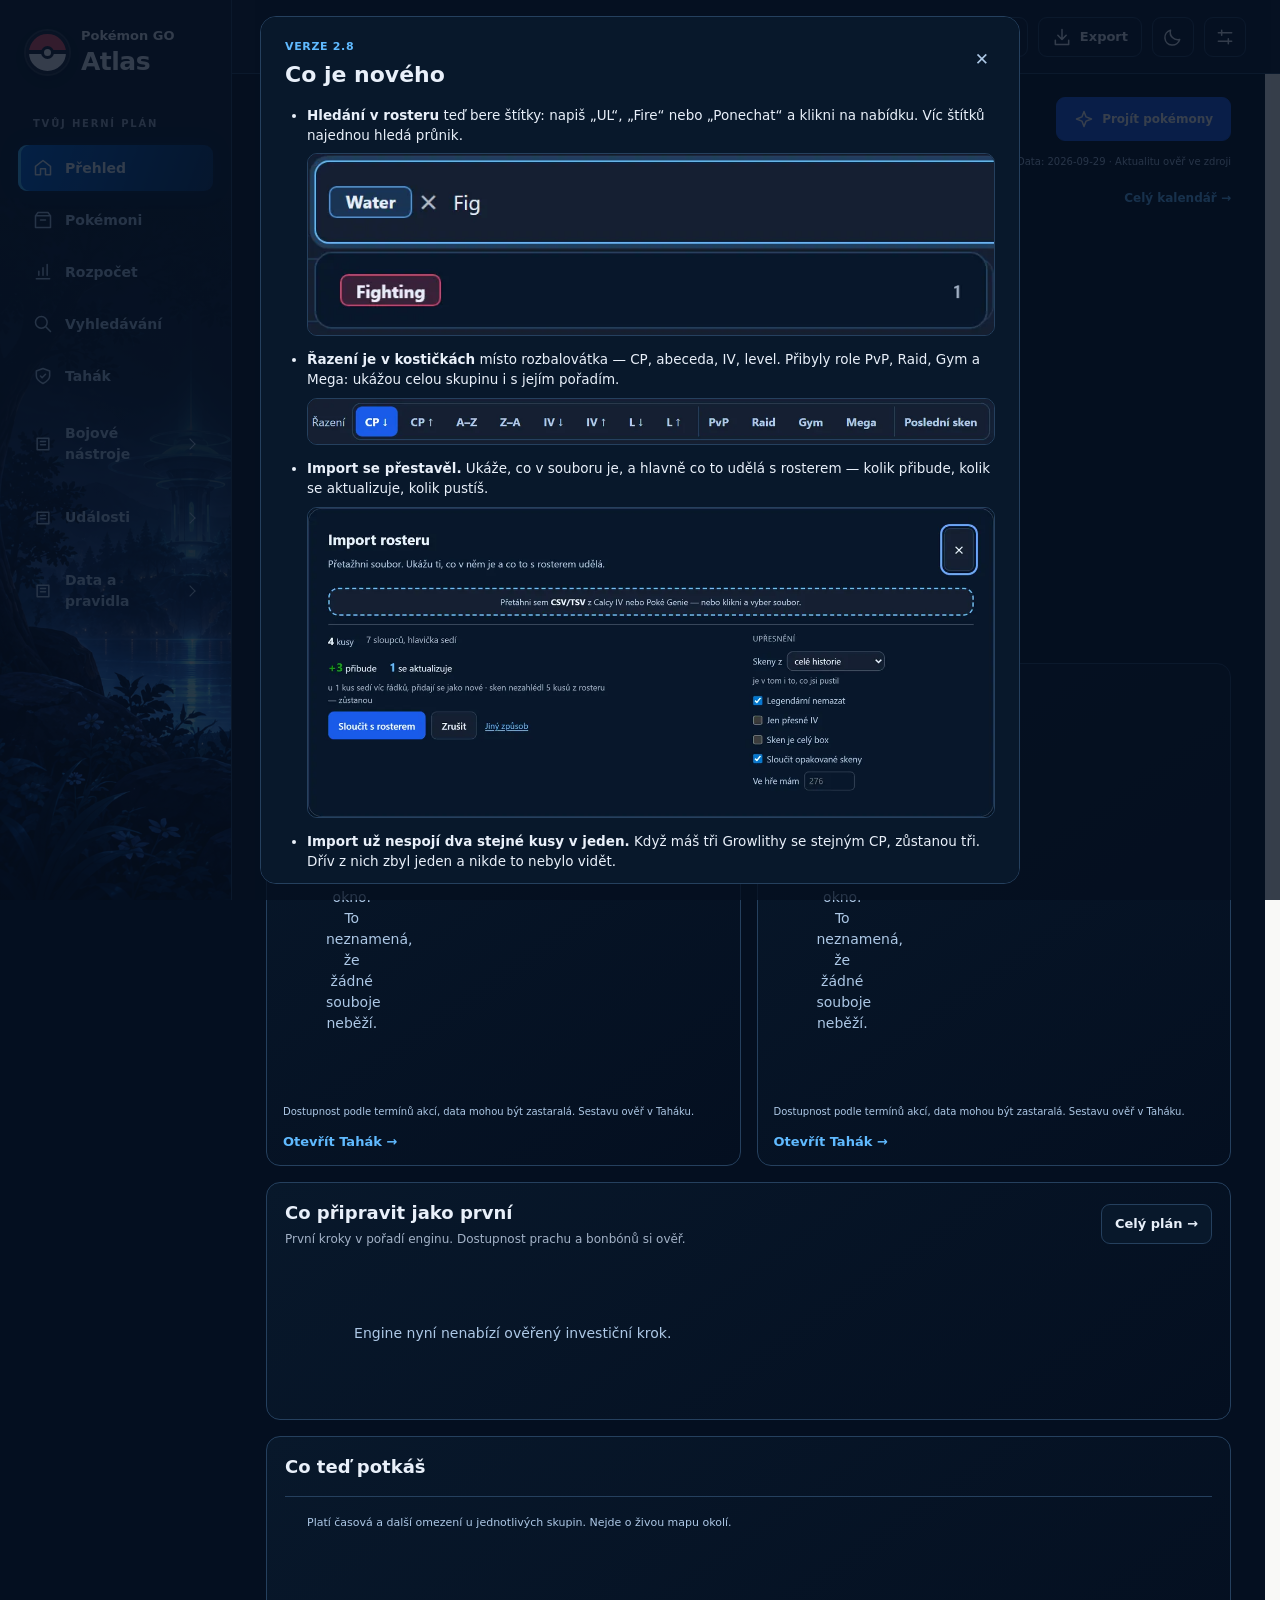
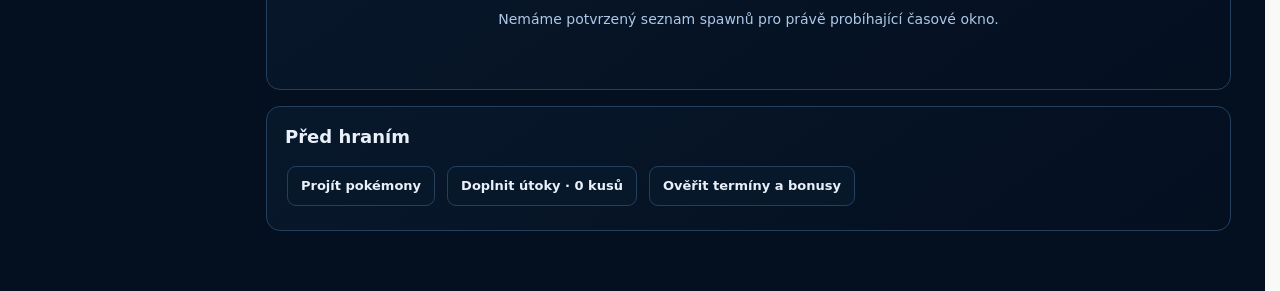
==== publish/index.html @ 09614b07 "appka 2026-09-29 12:29" ====
<!DOCTYPE html>
<html lang="cs">
<head>
<meta charset="UTF-8" />
<meta name="viewport" content="width=device-width, initial-scale=1" />
<title>Pokémon GO — Denní tracker</title>
<style>
  :root {
    color-scheme: light;
    --surface-1: #fcfcfb;
    --page: #f9f9f7;
    --text-primary: #0b0b0b;
    --text-secondary: #52514e;
    --text-muted: #898781;
    --grid: #e1e0d9;
    --baseline: #c3c2b7;
    --border: rgba(11,11,11,0.10);
    --series-1: #2a78d6;   /* blue - primary accent */
    --series-2: #eb6834;   /* orange */
    --series-3: #1baf7a;   /* aqua */
    --status-good: #0ca30c;
    --status-warning: #b9790a;
    --status-serious: #c05a34;
    --status-critical: #d03b3b;
    --good-bg: #e6f6e6;
    --warning-bg: #fdf3e0;
    --serious-bg: #fbe9e2;
    --critical-bg: #fbe6e6;
    --input-bg: #fffef8;
    --input-border: #d8d6cc;
  }
  @media (prefers-color-scheme: dark) {
    :root:where(:not([data-theme="light"])) {
      color-scheme: dark;
      --surface-1: #1a1a19;
      --page: #0d0d0d;
      --text-primary: #ffffff;
      --text-secondary: #c3c2b7;
      --text-muted: #898781;
      --grid: #2c2c2a;
      --baseline: #383835;
      --border: rgba(255,255,255,0.10);
      --series-1: #3987e5;
      --series-2: #d95926;
      --series-3: #199e70;
      --status-good: #0ca30c;
      --status-warning: #fab219;
      --status-serious: #ec835a;
      --status-critical: #e66767;
      --good-bg: #14301a;
      --warning-bg: #362b0e;
      --serious-bg: #3a2119;
      --critical-bg: #3a1616;
      --input-bg: #232320;
      --input-border: #3a3a37;
    }
  }
  * { box-sizing: border-box; }
  /* Bez tohohle se stránka posune o šířku posuvníku pokaždé, když je
     zrovna otevřená karta vyšší nebo nižší než okno. */
  html { scrollbar-gutter: stable; }
  html, body {
    margin: 0; padding: 0;
    background: var(--page);
    color: var(--text-primary);
    font-family: system-ui, -apple-system, "Segoe UI", sans-serif;
  }
  .app { max-width: min(2200px, 98vw); margin: 0 auto; padding: 20px 20px 60px; }
  #dataInfo p, footer p { max-width: 820px; }
  h1 { font-size: 22px; margin: 0 0 4px; color: var(--series-1); }
  .subtitle { color: var(--text-secondary); font-size: 14px; margin: 0 0 18px; line-height: 1.5; }
  .card {
    background: var(--surface-1);
    border: 1px solid var(--border);
    border-radius: 12px;
    padding: 16px 18px;
    margin-bottom: 16px;
  }
  .card h2 { font-size: 13px; text-transform: uppercase; letter-spacing: .04em; color: var(--text-muted); margin: 0 0 12px; font-weight: 700; }

  /* stat tiles */
  .tiles { display: grid; grid-template-columns: repeat(auto-fit, minmax(150px, 1fr)); gap: 12px; }
  .tile { border: 1px solid var(--border); border-radius: 10px; padding: 12px 14px; background: var(--surface-1); }
  .tile .val { font-size: 26px; font-weight: 700; font-variant-numeric: proportional-nums; }
  .tile .lbl { font-size: 12px; color: var(--text-secondary); margin-top: 2px; }
  .tile.good { border-left: 4px solid var(--status-good); }
  .tile.warning { border-left: 4px solid var(--status-warning); }
  .tile.critical { border-left: 4px solid var(--status-critical); }
  .tile.neutral { border-left: 4px solid var(--series-1); }

  /* settings */
  .tile { cursor: pointer; transition: transform .06s ease, box-shadow .06s ease; }
  .tile:hover { transform: translateY(-1px); box-shadow: 0 2px 6px rgba(0,0,0,.08); }
  .tile.active { outline: 2px solid var(--series-1); outline-offset: -2px; }
  .type-chips { display: flex; flex-wrap: wrap; gap: 5px; align-items: center; margin-top: 12px;
    padding-top: 12px; border-top: 1px solid var(--grid); }
  .chips-label { font-size: 12px; color: var(--text-secondary); margin-right: 4px; }
  .type-chip { font-size: 11.5px; padding: 3px 8px; border-radius: 999px; cursor: pointer;
    border: 1px solid var(--input-border); background: var(--input-bg); color: var(--text-primary); font-family: inherit; }
  .type-chip:hover { border-color: var(--series-1); }
  .type-chip.active { background: var(--series-1); border-color: var(--series-1); color: #fff; font-weight: 600; }
  .type-chip.boosted { border-color: var(--status-good); box-shadow: inset 0 -2px 0 var(--status-good); }
  .type-chip.empty { opacity: .4; }
  .type-chip.clear { border-style: dashed; color: var(--text-secondary); }
  .type-chip.mode { border-style: dashed; font-weight: 600; }
  .type-chip.mode.active { background: var(--series-3); border-color: var(--series-3); color: #fff; }
  .cheat-card > summary { cursor: pointer; font-weight: 700; font-size: 15px; color: var(--series-3); }
  #cheatBody .cs-wrap { max-width: none; padding: 0; }
  #cheatBody .cs-title { font-size: 14px; margin: 14px 0 6px; color: var(--series-1);
    border-bottom: 2px solid var(--grid); padding-bottom: 3px; }
  #cheatBody .cs-grid { display: grid; grid-template-columns: repeat(auto-fill, minmax(210px, 1fr)); gap: 8px; }
  #cheatBody .cs-type, #cheatBody .cs-raketa { background: var(--page); border: 1px solid var(--grid); border-radius: 8px; padding: 7px 9px; }
  #cheatBody .cs-type.cs-weak { border-color: var(--status-critical); }
  #cheatBody .cs-type-name { font-weight: 700; font-size: 13px; margin-bottom: 5px;
    display: flex; align-items: baseline; gap: 7px; flex-wrap: wrap; }
  /* Stupeň raidu jako odznáček — dřív se slepil se jménem („Dratini1-Star"). */
  #cheatBody .cs-tier { font-weight: 600; font-size: 10px; letter-spacing: .03em;
    text-transform: uppercase; color: var(--text-muted); padding: 1px 6px;
    border: 1px solid var(--grid); border-radius: 999px; white-space: nowrap; }
  #cheatBody .cs-warn { color: var(--status-critical); font-weight: 500; font-size: 11px; }
  /* Karta bosse: obrázek, jméno, stupeň a typy jako bubliny. */
  #cheatBody .cs-boss-hlava { display: flex; align-items: center; gap: 9px;
    margin-bottom: 7px; }
  #cheatBody .cs-boss-obr { width: 46px; height: 46px; flex: none;
    object-fit: contain; }
  #cheatBody .cs-boss-text { min-width: 0; }
  #cheatBody .cs-bosstypes { display: flex; align-items: center; gap: 5px;
    flex-wrap: wrap; margin-top: 3px; }
  /* Protikusy: řádek s pořadím, obrázkem a pruhem síly. */
  #cheatBody ol.cs-picks { list-style: none; padding: 0; margin: 0; }
  #cheatBody .cs-pick { display: flex; align-items: center; gap: 7px;
    padding: 4px 0; border-top: 1px solid var(--grid); margin: 0; }
  #cheatBody .cs-pick:first-child { border-top: 0; }
  #cheatBody .cs-rank { flex: none; width: 17px; height: 17px; border-radius: 50%;
    background: var(--grid); color: var(--text-secondary); font-size: 10.5px;
    font-weight: 700; display: flex; align-items: center; justify-content: center; }
  #cheatBody .cs-sprite { width: 30px; height: 30px; flex: none; object-fit: contain; }
  #cheatBody .cs-pick-telo { min-width: 0; flex: 1 1 auto; }
  #cheatBody .cs-pick-hlava { display: flex; align-items: baseline; gap: 6px;
    flex-wrap: wrap; }
  /* Pruh síly: rozdíl 100 % vs 59 % má být vidět, ne dopočítaný z čísla. */
  #cheatBody .cs-sila { display: flex; align-items: center; gap: 6px; margin-top: 3px; }
  #cheatBody .cs-track { flex: 1 1 auto; height: 4px; border-radius: 3px;
    background: var(--grid); overflow: hidden; }
  #cheatBody .cs-sila i { display: block; height: 100%; border-radius: 3px;
    background: var(--status-critical); }
  /* Karta Role: pruh zaplnění místo holých čísel, kusy s obrázkem.
     Barvy sedí se zbytkem appky — plná role zeleně, náplast žlutě. */
  .rozp-nazev { display: block; }
  .rozp-bar { display: block; max-width: 190px; height: 4px; margin-top: 5px;
    border-radius: 3px; background: var(--grid); overflow: hidden;
    display: flex; }
  .rozp-bar i { display: block; height: 100%; background: var(--series-1); }
  .rozp-bar u { display: block; height: 100%; background: var(--status-warning);
    opacity: .55; }
  .rozp-bar.plno i { background: var(--status-good); }
  .rozp-souhrn { float: right; padding: 1px 8px; border-radius: 999px;
    border: 1px solid var(--grid); font-size: 10.5px; font-weight: 600;
    color: var(--text-muted); }
  .rozp-souhrn.plno { color: var(--status-good); border-color: var(--status-good); }
  .rozp-kusy { display: flex; flex-wrap: wrap; gap: 4px 6px; }
  .rozp-kus { display: inline-flex; align-items: center; gap: 4px;
    padding: 1px 8px 1px 2px; border-radius: 999px; border: 1px solid var(--grid);
    background: var(--surface-1); font-size: 11.5px; white-space: nowrap; }
  .rozp-kus > b { font-weight: 600; }
  .rozp-sprite { width: 22px; height: 22px; object-fit: contain; flex: none; }
  .rozp-kus.je-naplast { border-color: var(--status-warning);
    background: color-mix(in srgb, var(--status-warning) 10%, var(--surface-1)); }
  .rozp-kus.je-naplast > i { font-size: 10px; font-style: normal;
    color: var(--status-warning); }
  .rozp-poradi { text-decoration: none; font-size: 10.5px; font-weight: 700;
    color: var(--text-muted); padding-left: 5px; }

  /* Ligy jako karty, ne mřížka textu. Řádek je jedna liga a má vlastní
     podklad, takže se dá číst po řádcích i při třech sloupcích. */
  .d-ligy-tab { border-collapse: separate; border-spacing: 0 6px; }
  .d-ligy-tab tbody tr, .d-ligy-tab tr:not(:first-child) { background: none; }
  .d-ligy-tab tr:not(:first-child) > th,
  .d-ligy-tab tr:not(:first-child) > td { padding: 6px 12px !important;
    border-bottom: 1px solid var(--grid); }
  #rosterTable .d-ligy-tab tr:first-child > th,
  .d-ligy-tab tr:first-child > th {
    padding-left: 12px !important; padding-right: 12px !important; }
  /* Pevná výška řádku. Bez ní měl jeden kus řádek na tři řádky textu
     a druhý na jeden, takže tabulka u každého kusu jinak vysoká. Co se sem
     nevejde, je v bublině při najetí. */
  .d-lg-in { height: 54px; display: flex; flex-direction: column;
    justify-content: center; gap: 1px; overflow: hidden; }
  .d-lg-cena { display: block; font-size: 11px; color: var(--text-muted);
    white-space: nowrap; overflow: hidden; text-overflow: ellipsis; }
  .d-lg-nazev { display: block; font-size: 13.5px; }
  /* Posun v žebříčku od minulé obnovy dat. Nahoru zeleně, dolů červeně —
     je to jediné místo, kde se dá poznat, že se verdikt změnil kvůli
     PvPoke, a ne kvůli tomu, že by si appka vymýšlela. */
  .d-ligy-tab .d-lg-posun { display: block; font-size: 10.5px; font-weight: 700;
    letter-spacing: .02em; }
  .d-ligy-tab .d-lg-posun.nahoru { color: var(--status-good); }
  .d-ligy-tab .d-lg-posun.dolu { color: var(--status-critical); }
  .d-ligy-tab .d-lg-cap { display: block; font-size: 10.5px;
    font-weight: 400; color: var(--text-muted); white-space: nowrap; }
  /* „Už přerostl" a spol.: stav, ne věta uprostřed prázdné buňky. */
  .d-ligy-tab td span.d-lg-stav { display: block; padding: 0; background: none;
    color: var(--text-secondary); font-size: 11.5px; line-height: 1.4; }

  /* Pokrytí jako bubliny typů. */
  .d-pokryti-radek { display: flex; align-items: baseline; gap: 8px;
    flex-wrap: wrap; margin: 8px 0; }
  .d-pokryti-radek > b { flex: 0 0 auto; font-size: 11.5px;
    text-transform: uppercase; letter-spacing: .03em; color: var(--text-muted); }
  .pk-vypis { display: flex; align-items: center; gap: 5px; flex-wrap: wrap; }
  .pk-kombinace { display: inline-flex; border-radius: 999px; overflow: hidden; }
  .pk-typ { padding: 1px 7px; font-size: 10.5px; font-weight: 700; color: #fff;
    background: var(--text-muted); white-space: nowrap; }
  .pk-zbytek[hidden] { display: none; }
  .pk-zbytek { display: contents; }
  .pk-vic { border: 1px dashed var(--grid); background: none; border-radius: 999px;
    padding: 1px 8px; font-size: 10.5px; color: var(--text-secondary);
    cursor: pointer; font-family: inherit; }
  .pk-vic:hover { color: var(--text-primary); border-color: var(--text-muted); }
  .pk-pozn { flex: 1 1 100%; font-size: 11px; color: var(--text-muted); }

  /* Pruh u role a u ligy — stejný jazyk jako v taháku a rozpočtu. */
  .d-role-bar { height: 4px; border-radius: 3px; background: var(--grid);
    overflow: hidden; margin: 6px 0 2px; }
  .d-role-bar i { display: block; height: 100%; background: var(--text-muted); }
  .d-role.good .d-role-bar i { background: var(--status-good); }
  .d-role.warning .d-role-bar i { background: var(--status-warning); }
  .d-role.evo .d-role-bar i { background: var(--series-1); }
  /* Je to flex-item v .d-lg-hlava, takže bez flex-basis vyjde 0 px. */
  .d-lg-bar { display: block; flex: 1 1 60px; max-width: 120px;
    height: 4px; border-radius: 3px; margin-top: 0;
    background: var(--grid); overflow: hidden; }
  .d-lg-bar i { display: block; height: 100%; background: var(--series-1); }

  /* Tým do právě běžících lig. */
  .lt-obal { display: grid; gap: 12px; margin-bottom: 16px;
    grid-template-columns: repeat(auto-fit, minmax(280px, 1fr)); }
  .lt-liga { border: 1px solid var(--grid); border-radius: 10px; padding: 10px 12px;
    background: var(--page); }
  .lt-liga.lt-brzy { opacity: .62; }
  .lt-hlava { display: flex; align-items: baseline; justify-content: space-between;
    gap: 8px; margin-bottom: 8px; }
  .lt-hlava b { font-size: 14px; }
  .lt-znacka { font-size: 10.5px; font-weight: 600; text-transform: uppercase;
    letter-spacing: .04em; color: var(--status-good); }
  .lt-brzy .lt-znacka { color: var(--text-muted); }
  .lt-tym { list-style: none; margin: 0; padding: 0; }
  .lt-kus { display: flex; align-items: center; gap: 8px; padding: 4px 0;
    border-top: 1px solid var(--grid); }
  .lt-kus:first-child { border-top: 0; }
  .lt-poradi { flex: none; width: 17px; height: 17px; border-radius: 50%;
    background: var(--grid); color: var(--text-secondary); font-size: 10.5px;
    font-weight: 700; display: flex; align-items: center; justify-content: center; }
  .lt-sprite { width: 30px; height: 30px; flex: none; object-fit: contain; }
  .lt-text { min-width: 0; display: flex; align-items: baseline; gap: 6px;
    flex-wrap: wrap; }
  .lt-cp { font-size: 11.5px; color: var(--text-secondary); }
  .lt-meta { flex: 1 1 100%; font-size: 10.5px; color: var(--text-muted); }

  /* Rozpočet: kus s obrázkem, role odznáčkem, kvalita pruhem. */
  .plan-krok { display: inline-block; margin-left: 6px; padding: 0 5px;
    border-radius: 999px; border: 1px solid var(--grid); font-size: 10px;
    color: var(--text-muted); }
  .plan-kus { display: flex; align-items: center; gap: 8px; }
  .plan-sprite { width: 32px; height: 32px; flex: none; object-fit: contain; }
  .plan-kus-text { min-width: 0; display: block; }
  .plan-kus-text b { display: block; }
  .plan-role { display: inline-block; padding: 2px 8px; border-radius: 999px;
    font-size: 11.5px; font-weight: 600; white-space: nowrap;
    border: 1px solid var(--grid); }
  .plan-role.je-raid { color: var(--status-critical);
    background: color-mix(in srgb, var(--status-critical) 12%, transparent); }
  /* Sloupec jen s obrázkem: bez názvu, bez řazení, jen ať je vidět,
     o koho jde. Uvnitř buňky se jménem to rozhazovalo zarovnání řádku. */
  #rosterTable td.col-obr, #rosterTable th.col-obr { padding: 2px 0 !important;
    text-align: center; }
  .roster-sprite { width: 26px; height: 26px; object-fit: contain;
    vertical-align: middle; }
  #zrusitFiltry:disabled { opacity: .4; cursor: default; }
  /* Hromadné doplňování útoků. Jeden kus přes celou obrazovku — cílem je
     projet jich padesát za sebou, ne hledat řádky v tabulce. */
  .rucni-box > .du-okno { width: min(760px, 100%); }
  .du-hlava { display: flex; align-items: flex-start; gap: 12px; margin-bottom: 8px; }
  .du-hlava .hint { display: block; margin-top: 2px; }
  .du-pocet { margin-left: auto; font-size: 12.5px; color: var(--text-muted);
    white-space: nowrap; }
  .du-pruh-obal { height: 4px; border-radius: 999px; background: var(--grid);
    overflow: hidden; margin-bottom: 14px; }
  .du-pruh-obal i { display: block; height: 100%; background: var(--status-good);
    transition: width .2s; }
  .du-kus { display: flex; gap: 14px; align-items: center; margin-bottom: 14px; }
  .du-kus h3 { margin: 0 0 2px; font-size: 19px; }
  .du-obr { width: 84px; height: 84px; flex: none; }
  .du-radek { font-size: 12.5px; color: var(--text-secondary); }
  .du-verdikt { margin-top: 4px; font-weight: 600; font-size: 13px; }
  .du-verdikt span { font-weight: 400; color: var(--text-muted); }
  .du-tip { font-size: 12px; color: var(--text-muted); margin-top: 3px; }
  .du-vybery { display: grid; gap: 10px;
    grid-template-columns: repeat(auto-fit, minmax(210px, 1fr)); }
  .du-popis { font-size: 11px; text-transform: uppercase; letter-spacing: .04em;
    color: var(--text-muted); margin-bottom: 3px; }

  /* Nově přidaný kus na chvíli probliká, ať je vidět, kam tabulka sjela. */
  tr.novy-kus > td { background: rgba(53,176,106,.16) !important; }
  tr.novy-kus > td:first-child { box-shadow: inset 3px 0 0 var(--status-good); }
  #zrusitFiltry.aktivni { border-color: var(--status-warning);
    color: var(--status-warning); }
  .filtr-pocet { color: var(--text-muted); font-size: 10.5px; }
  #hodnotaFiltrSeznam { max-height: 320px; overflow-y: auto; }
  .plan-poradi { display: block; margin-top: 3px; font-size: 10px;
    color: var(--text-muted); }
  .plan-role.je-pvp { color: var(--series-1);
    background: color-mix(in srgb, var(--series-1) 12%, transparent); }
  .plan-role.je-gym { color: var(--status-good);
    background: color-mix(in srgb, var(--status-good) 12%, transparent); }
  .plan-kval { display: flex; align-items: center; gap: 7px; justify-content: flex-end; }
  .plan-kval .plan-track { flex: 0 1 70px; height: 4px; border-radius: 3px;
    background: var(--grid); overflow: hidden; }
  .plan-kval i { display: block; height: 100%; background: var(--series-1); }
  .plan-kval em { font-style: normal; flex: none; }

  /* Druhý pruh: jak dlouho kus vydrží. Zelená jako HP ve statech kusu —
     appka má Útok červeně, Obranu modře a HP zeleně, tak ať to sedí. */
  #cheatBody .cs-vydrz i { background: var(--status-good); }
  #cheatBody .cs-varovani { margin-top: 6px; padding: 5px 7px; border-radius: 6px;
    font-size: 11.5px; line-height: 1.4; color: var(--status-warning);
    background: color-mix(in srgb, var(--status-warning) 12%, transparent);
    border-left: 3px solid var(--status-warning); }
  #cheatBody .cs-sila em { font-style: normal; font-size: 10.5px; flex: none;
    white-space: nowrap; color: var(--text-muted); }
  #cheatBody ol, #cheatBody .cs-flat { margin: 0; padding-left: 18px; font-size: 12.5px; }
  #cheatBody li { margin: 2px 0; line-height: 1.25; }
  #cheatBody .cs-flat { background: var(--page); border: 1px solid var(--grid); border-radius: 8px;
    padding: 7px 9px 7px 26px; list-style: disc; }
  #cheatBody .cs-cp { color: var(--text-secondary); font-size: 11.5px; }
  #cheatBody .cs-mv { display: block; color: var(--text-muted); font-size: 11px; }
  #cheatBody .cs-transfer { display: flex; flex-wrap: wrap; gap: 4px 8px; background: var(--page);
    border: 1px solid var(--grid); border-radius: 8px; padding: 8px 10px; font-size: 12px; }
  #cheatBody .cs-transfer span { white-space: nowrap; color: var(--text-secondary); }
  #cheatBody .cs-foot { color: var(--text-muted); font-size: 11px; margin-top: 14px; }
  .friend-card > summary { cursor: pointer; font-weight: 700; font-size: 15px; color: var(--series-2); }
  .share-box { margin-top: 12px; border-top: 1px solid var(--grid); padding-top: 10px; }
  .share-box > summary { cursor: pointer; font-weight: 600; font-size: 13px; color: var(--series-1); }
  .share-row { display: flex; gap: 8px; flex-wrap: wrap; margin: 8px 0; }
  .share-note { font-size: 12px; color: var(--text-muted); margin: 6px 0 0; }
  .share-note.warn { color: var(--status-warning); }
  #friendInput { width: 100%; max-width: 820px; min-height: 84px; padding: 8px 10px;
    border-radius: 6px; border: 1px solid var(--input-border); background: var(--input-bg);
    color: var(--text-primary); font-family: inherit; font-size: 13px; }
  .friend-tools { display: flex; align-items: center; gap: 8px; margin: 9px 0 12px; flex-wrap: wrap; }
  .friend-count { font-size: 12.5px; color: var(--text-muted); }
  #friendInput.drop { border-color: var(--series-1); background: color-mix(in srgb, var(--series-1) 8%, transparent); }
  .tp-intro { font-size: 12.5px; line-height: 1.55; color: var(--text-muted); margin: 4px 0 10px; }
  .tp-intro b { color: var(--text-primary); }
  .tp-list { display: flex; flex-direction: column; border: 1px solid var(--grid);
    border-radius: 8px; overflow: hidden; }
  .tp-row { display: grid; grid-template-columns: 26px 1fr 28px 1fr; align-items: center;
    gap: 8px; padding: 7px 10px; border-bottom: 1px solid var(--grid); font-size: 12.5px; }
  .tp-row:last-child { border-bottom: 0; }
  .tp-row:nth-child(even) { background: var(--page); }
  .tp-n { color: var(--text-muted); font-variant-numeric: tabular-nums; }
  .tp-side { display: flex; flex-direction: column; line-height: 1.3; }
  .tp-side em { font-style: normal; font-size: 10.5px; text-transform: uppercase;
    letter-spacing: .04em; color: var(--text-muted); }
  .tp-chtej { color: var(--status-good); font-weight: 600; }
  .tp-arrow { text-align: center; color: var(--text-muted); font-size: 15px; }
  .tp-spec { align-self: flex-start; margin-top: 2px; font-size: 10.5px; padding: 0 5px;
    border-radius: 4px; background: var(--status-warning); color: #1a1a1a; font-weight: 600; }
  .ev-ligy { width: 100%; border-collapse: collapse; font-size: 12.5px; margin-bottom: 6px; }
  .ev-ligy th, .ev-ligy td { padding: 4px 8px; text-align: left;
    border-bottom: 1px solid var(--grid); }
  .ev-ligy th { font-size: 11px; text-transform: uppercase; letter-spacing: .04em;
    color: var(--text-secondary); }
  .ev-liga-ted { background: color-mix(in srgb, var(--status-good) 12%, transparent); }
  /* Omezený formát není otevřená liga — ať to jde poznat i zběžně. */
  .ev-omezene { color: var(--text-muted); font-weight: 400; }
  .tp-note { font-size: 12px; line-height: 1.55; color: var(--text-muted); margin: 8px 0 0; }
  .tp-proc { font-size: 11.5px; line-height: 1.5; color: var(--text-muted);
    padding: 2px 0 8px 30px; border-bottom: 1px solid var(--grid); }
  .tp-varovani { color: var(--status-warning); }
  .trade-tools { align-items: center; }
  .trade-tools .hint { flex: 1 1 260px; margin: 0; }
  .tp-zed { border: 1px solid var(--status-critical); border-radius: 8px;
    padding: 8px 12px; margin: 10px 0; font-size: 12.5px; line-height: 1.55; }
  .tp-zed b { color: var(--status-critical); }
  .tp-zed ul { margin: 6px 0 0; padding-left: 18px; }
  .sp-grid { display: grid; grid-template-columns: repeat(auto-fit, minmax(280px, 1fr));
    gap: 10px; }
  .sp-list { display: flex; flex-direction: column; gap: 4px; margin-top: 6px; }
  .sp-row { display: grid; grid-template-columns: 104px 1fr; gap: 8px; align-items: center; }
  .sp-who { font-size: 12px; line-height: 1.3; display: flex; flex-direction: column; }
  .sp-who em { font-style: normal; font-size: 10.5px; color: var(--text-muted); }
  .fr-sum { display: flex; flex-wrap: wrap; gap: 8px; margin: 0 0 10px; }
  .fr-stat { background: var(--surface-1); border: 1px solid var(--grid); border-radius: 8px;
    padding: 6px 11px; display: flex; flex-direction: column; line-height: 1.25; }
  .fr-stat b { font-size: 17px; font-variant-numeric: tabular-nums; }
  .fr-stat span { font-size: 11px; color: var(--text-muted); }
  .fr-stat.good { border-color: var(--status-good); }
  .fr-stat.good b { color: var(--status-good); }
  .fr-stat.warn { border-color: var(--status-warning); }
  .fr-stat.warn b { color: var(--status-warning); }
  .friend-table td.fr-cmp { white-space: nowrap; }
  .friend-table td.fr-cmp b { font-weight: 600; }
  .friend-table td.fr-cmp.good b { color: var(--status-good); }
  .friend-table td.fr-cmp.bad b { color: var(--text-muted); }
  .friend-table td.fr-cmp.warn b { color: var(--status-warning); }
  .friend-table { border-collapse: collapse; font-size: 12.5px; width: max-content; min-width: 100%; }
  .friend-wrap { overflow: auto; max-height: 420px; border: 1px solid var(--grid); border-radius: 8px; }
  .friend-table th { position: sticky; top: 0; z-index: 2; background: var(--surface-1);
    text-align: left; padding: 6px 8px; border-bottom: 2px solid var(--baseline);
    font-size: 10.5px; text-transform: uppercase; letter-spacing: .03em; color: var(--text-secondary);
    white-space: nowrap; }
  .friend-table td { padding: 5px 8px; border-bottom: 1px solid var(--grid); white-space: normal;
    color: var(--text-secondary); }
  .friend-table tbody tr:nth-child(even) td { background: var(--page); }
  .tr-grid { display: grid; grid-template-columns: repeat(auto-fit, minmax(280px, 1fr)); gap: 12px;
    margin-top: 14px; }
  .tr-box { border: 1px solid var(--grid); border-radius: 8px; padding: 10px 12px;
    background: var(--surface-1); border-top: 3px solid var(--grid); }
  .tr-box.dej { border-top-color: var(--status-good); }
  .tr-box.chtej { border-top-color: var(--series-1); }
  .tr-box.lucky { border-top-color: var(--status-warning); }
  .tr-h { font-size: 12px; font-weight: 700; text-transform: uppercase; letter-spacing: .05em;
    color: var(--text-primary); margin-bottom: 4px; }
  .tr-p { font-size: 11.5px; color: var(--text-muted); line-height: 1.45; margin-bottom: 7px; }
  .tr-list { display: flex; flex-wrap: wrap; gap: 5px; }
  .tr-item { font-size: 12px; padding: 3px 9px; border-radius: 6px; background: var(--input-bg);
    border: 1px solid var(--grid); color: var(--text-primary); }
  .tr-empty { font-size: 12px; color: var(--text-muted); }
  .events-card > summary { cursor: pointer; font-weight: 700; font-size: 15px; color: var(--status-critical); }
  .ev-grid { display: grid; grid-template-columns: minmax(0, 1.25fr) minmax(0, 1fr); gap: 22px;
    align-items: start; }
  @media (max-width: 1100px) { .ev-grid { grid-template-columns: 1fr; } }
  .ev-grid .ev-h:first-child { margin-top: 0; }
  .ev-h { font-size: 12px; font-weight: 700; text-transform: uppercase; letter-spacing: .06em;
    color: var(--text-primary); margin: 14px 0 8px; padding-bottom: 4px; border-bottom: 2px solid var(--grid); }
  .ev-boss { border: 1px solid var(--grid); border-radius: 8px; margin-bottom: 8px; overflow: hidden; }
  .ev-boss-h { display: flex; align-items: baseline; gap: 9px; flex-wrap: wrap;
    padding: 8px 11px; background: var(--page); border-bottom: 1px solid var(--grid); }
  .ev-boss-h b { font-size: 14px; }
  .ev-tier { font-size: 11px; font-weight: 700; padding: 2px 8px; border-radius: 10px;
    background: var(--input-bg); border: 1px solid var(--grid); color: var(--text-secondary); }
  .ev-shiny { font-size: 11px; color: var(--status-warning); font-weight: 700; }
  .ev-cp { font-size: 11.5px; color: var(--text-muted); font-variant-numeric: tabular-nums; }
  .ev-pick { display: flex; align-items: baseline; gap: 10px; flex-wrap: wrap;
    padding: 6px 11px; border-bottom: 1px solid var(--grid); font-size: 12.5px; }
  .ev-pick:last-child { border-bottom: 0; }
  .ev-pick.best .ev-n { color: var(--status-good); }
  .ev-n { font-weight: 600; min-width: 150px; }
  .ev-m { color: var(--text-secondary); flex: 1 1 200px; }
  .ev-x { font-variant-numeric: tabular-nums; color: var(--text-muted); }
  .ev-none { padding: 7px 11px; font-size: 12.5px; color: var(--status-warning); }
  .ev-row { display: flex; align-items: baseline; gap: 10px; flex-wrap: wrap; padding: 5px 2px;
    border-bottom: 1px solid var(--grid); font-size: 12.5px; }
  .ev-row .ev-name { font-weight: 600; min-width: 260px; }
  .ev-row .ev-when { color: var(--text-muted); font-variant-numeric: tabular-nums; }
  .ev-desc { flex-basis: 100%; font-size: 11.5px; line-height: 1.5; color: var(--text-muted);
    margin-top: 3px; }
  .ev-desc a { color: var(--series-1); }
  .ev-row.ted .ev-name { color: var(--status-good); }
  .ev-foot { font-size: 11.5px; color: var(--text-muted); margin-top: 12px; line-height: 1.55; }
  .ev-stale { background: var(--warning-bg); border: 1px solid var(--status-warning);
    border-radius: 6px; padding: 8px 10px; margin-bottom: 10px; font-size: 12.5px; }
  .types-card > summary { cursor: pointer; font-weight: 700; font-size: 15px; color: var(--series-4, var(--series-1)); }
  .weather-row { display: flex; align-items: center; gap: 10px; flex-wrap: wrap; margin: 10px 0 12px; }
  .weather-row label { font-size: 12.5px; color: var(--text-secondary); }
  .weather-note { font-size: 12.5px; color: var(--status-good); }
  .type-table-wrap { overflow-x: auto; }
  /* Název typu na výšku — jinak by hlavička byla širší než celá tabulka. */
  #typeTable th.typ-hlavicka { padding: 6px 2px; vertical-align: bottom; }
  #typeTable th.typ-hlavicka span { writing-mode: vertical-rl;
    transform: rotate(180deg); font-size: 11px; font-weight: 600;
    letter-spacing: .02em; }
  /* Útočící typ musí zůstat vidět i po odrolování stranou. */
  #typeTable th.rowhead { position: sticky; left: 0; z-index: 1;
    background: var(--page); }
  /* Vybraný typ z hledáčku. */
  #typeTable .vybrany { box-shadow: inset 0 0 0 1px var(--series-1); }
  #typeTable th.rowhead.vybrany, #typeTable th.typ-hlavicka.vybrany {
    background: color-mix(in srgb, var(--series-1) 24%, var(--page)); }
  #typeTable td.x1 { color: var(--text-muted); opacity: .45; }
  .proh-utok { display: block; }
  .proh-utok .uv-pole { width: 100%; }
  .typ-hledacek { margin-bottom: 16px; }
  .typ-hledacek-h { font-size: 11px; text-transform: uppercase; letter-spacing: .05em;
    color: var(--text-muted); margin-bottom: 8px; }
  .typ-vyber { display: flex; flex-wrap: wrap; gap: 5px; margin-bottom: 12px; }
  .typ-vyber button { border: 1px solid transparent; border-radius: 999px;
    padding: 3px 11px; font: inherit; font-size: 11.5px; font-weight: 700;
    color: #fff; cursor: pointer; opacity: .55; }
  .typ-vyber button:hover { opacity: .85; }
  .typ-vyber button.aktivni { opacity: 1; box-shadow: 0 0 0 2px var(--page),
    0 0 0 4px currentColor; }
  .typ-odpoved { display: grid; gap: 10px;
    grid-template-columns: repeat(auto-fit, minmax(280px, 1fr)); }
  .typ-blok { border: 1px solid var(--grid); border-radius: 10px; padding: 10px 12px;
    background: var(--surface-1); }
  .typ-blok h4 { margin: 0 0 7px; font-size: 11px; text-transform: uppercase;
    letter-spacing: .04em; color: var(--text-muted); font-weight: 600; }
  .typ-blok .pk-vypis { gap: 5px; }
  .typ-blok .prazdne { color: var(--text-muted); font-size: 12px; font-style: italic; }
  /* Podsvícení řádku a sloupce: bez něj člověk v matici 18×18 ztratí stopu. */
  #typeTable td.zvyraznen, #typeTable th.zvyraznen {
    background: color-mix(in srgb, var(--series-1) 22%, transparent) !important; }
  #typeTable { border-collapse: collapse; font-size: 11px; }
  #typeTable th, #typeTable td { border: 1px solid var(--grid); padding: 3px 5px; text-align: center;
    white-space: nowrap; font-variant-numeric: tabular-nums; }
  #typeTable th.rowhead { text-align: left; font-weight: 600; padding-right: 8px; }
  #typeTable thead th { font-weight: 600; color: var(--text-secondary); }
  #typeTable td.x16 { background: color-mix(in srgb, var(--status-good) 26%, transparent); color: var(--text-primary); font-weight: 600; }
  #typeTable td.x06 { background: color-mix(in srgb, var(--status-warning) 22%, transparent); }
  #typeTable td.x04 { background: color-mix(in srgb, var(--status-critical) 26%, transparent); }
  #typeTable td.x1 { color: var(--text-muted); }
  #typeTable .boost { outline: 2px solid var(--status-good); outline-offset: -2px; }
  #typeTable th.boost { color: var(--status-good); }
  .gym-card > summary { cursor: pointer; font-weight: 700; font-size: 15px; color: var(--series-2); }
  .gym-card { border-color: color-mix(in srgb, var(--series-2) 30%, var(--border)); }
  .plan-card > summary { cursor: pointer; font-weight: 700; font-size: 15px; color: var(--series-1); }
  .plan-intro { font-size: 12.5px; color: var(--text-secondary); margin: 8px 0 12px; max-width: 820px; }
  .plan-head { font-size: 12px; text-transform: uppercase; letter-spacing: .03em; color: var(--text-muted);
    margin: 12px 0 4px; }
  .plan-grid { display: grid; grid-template-columns: minmax(0, 1.35fr) minmax(0, 1fr); gap: 22px; align-items: start; }
  @media (max-width: 1100px) { .plan-grid { grid-template-columns: 1fr; } }
  .plan-foot { font-size: 11.5px; color: var(--text-muted); margin: 8px 0 0; line-height: 1.5; }
  .plan-note.muted { color: var(--text-muted); }
  .plan-table { border-collapse: collapse; width: 100%; font-size: 13px; }
  /* Řádek, na který se dá kliknout, to musí dávat najevo. Sedmiprocentní
     nádech se na tmavém pozadí prakticky neprojevil, takže to vypadalo jako
     obyčejná tabulka a nikoho nenapadlo do ní klikat. */
  .plan-row { cursor: pointer; }
  .plan-row:hover td { background: color-mix(in srgb, var(--series-1) 18%, var(--surface-1)); }
  .plan-row:hover .plan-name { text-decoration: underline; text-underline-offset: 2px; }
  .plan-row td:first-child { box-shadow: inset 3px 0 0 transparent; }
  .plan-row:hover td:first-child { box-shadow: inset 3px 0 0 var(--series-1); }
  .plan-row:active td { background: color-mix(in srgb, var(--series-1) 28%, var(--surface-1)); }

  .plan-row td { padding: 5px 8px; border-bottom: 1px solid var(--grid); }
  .plan-name { font-weight: 600; width: 190px; }
  .plan-id { display: block; font-weight: 400; font-size: 11px; color: var(--text-muted);
    font-variant-numeric: tabular-nums; }
  .plan-note { color: var(--text-secondary); }
  .plan-note.warn { color: var(--status-warning); }
  .plan-cost { text-align: right; width: 130px; font-variant-numeric: tabular-nums; color: var(--text-secondary); }
  .plan-sum { font-size: 12.5px; color: var(--text-primary); margin-top: 12px; font-weight: 600; }
  .settings-card > summary { cursor: pointer; font-weight: 600; color: var(--text-secondary); font-size: 13px; }
  .settings-card[open] > summary { margin-bottom: 12px; }
  /* Mřížka, ne zalamovaný flex. Ve flexu měl každý řádek výšku podle
     nejvyššího políčka, takže rozbalení jedné vysvětlivky přeskládalo
     celý řádek a ostatní políčka odskočila jinam. V mřížce si každá buňka
     roste sama a sousedé se nehnou. */
  .settings-row { display: grid; gap: 16px; align-items: start;
    grid-template-columns: repeat(auto-fit, minmax(290px, 1fr)); }
  .setting { display: flex; flex-direction: column; gap: 4px; min-width: 0; }
  .setting label { font-size: 12.5px; color: var(--text-secondary); }
  .setting input { width: 100px; padding: 6px 8px; border-radius: 6px; border: 1px solid var(--input-border); background: var(--input-bg); color: var(--text-primary); font-size: 14px; }
  .setting .hint { font-size: 11.5px; color: var(--text-muted); }

  /* Složené vysvětlivky: vidět jsou dva řádky, zbytek na klik. */
  .hint.slozeno, .plan-intro.slozeno, .discard-intro.slozeno, .zal-warn div.slozeno,
  .card > p.slozeno, .type-note.slozeno, .cover-what.slozeno,
  .dust-jak.slozeno, .d-role-p.slozeno {
    display: block; line-height: 1.45; max-height: 2.9em;
    overflow: hidden; position: relative; }
  .hint.slozeno.cely, .plan-intro.slozeno.cely, .discard-intro.slozeno.cely,
  .zal-warn div.slozeno.cely, .card > p.slozeno.cely, .type-note.slozeno.cely,
  .cover-what.slozeno.cely, .d-role-p.slozeno.cely {
    max-height: none; }
  .hint.slozeno::after, .plan-intro.slozeno::after, .discard-intro.slozeno::after,
  .zal-warn div.slozeno::after, .card > p.slozeno::after, .type-note.slozeno::after,
  .dust-jak.slozeno::after, .d-role-p.slozeno::after,
  .cover-what.slozeno::after {
    content: ""; position: absolute; left: 0; right: 0; bottom: 0; height: 1.4em;
    background: linear-gradient(to bottom, transparent, var(--surface-1)); }
  .d-role-p.slozeno::after {
    background: linear-gradient(to bottom, transparent, var(--role-podklad)); }
  /* Uvnitř varování žádný přechod není. Leží na jantarovém podkladu,
     ne na barvě karty, takže to vypadalo jako šedý proužek přes text —
     a „víc“ stojí hned pod ním, takže přechod stejně nic neříká. */
  .zal-warn div.slozeno::after { display: none; }
  .card > p.slozeno.cely::after, .card > p.slozeno.rozbaleno::after,
  .type-note.slozeno.cely::after, .type-note.slozeno.rozbaleno::after,
  .hint.slozeno.cely::after, .hint.slozeno.rozbaleno::after,
  .plan-intro.slozeno.cely::after, .plan-intro.slozeno.rozbaleno::after,
  .discard-intro.slozeno.cely::after, .discard-intro.slozeno.rozbaleno::after,
  .zal-warn div.slozeno.cely::after, .zal-warn div.slozeno.rozbaleno::after,
  .d-role-p.slozeno.cely::after, .d-role-p.slozeno.rozbaleno::after,
  .cover-what.slozeno.cely::after, .cover-what.slozeno.rozbaleno::after,
  .dust-jak.slozeno.cely::after, .dust-jak.slozeno.rozbaleno::after {
    display: none; }
  .hint.slozeno.rozbaleno, .plan-intro.slozeno.rozbaleno,
  .discard-intro.slozeno.rozbaleno, .zal-warn div.slozeno.rozbaleno,
  .card > p.slozeno.rozbaleno, .type-note.slozeno.rozbaleno,
  .cover-what.slozeno.rozbaleno, .dust-jak.slozeno.rozbaleno,
  .d-role-p.slozeno.rozbaleno { max-height: none; }
  /* „Víc“ patří k textu, který rozbaluje. Odstavec pod sebou má vlastní
     spodní mezeru, takže tlačítko přistálo až za ní a vypadalo, že patří
     k něčemu jinému — záporným odsazením se přitiskne zpátky. */
  .vic-btn { align-self: flex-start; margin: -6px 0 0; padding: 1px 6px;
    font-size: 11px; font-weight: 600; color: var(--series-1); background: none;
    border: 0; border-radius: 5px; cursor: pointer; }
  .vic-btn:hover { background: var(--grid); }

  /* Sekce nastavení stojí VEDLE SEBE, každá jako vlastní sloupec.
     Pod sebou zabíraly metr obrazovky a pravá půlka stránky zůstávala
     prázdná — přitom to, co spolu souvisí, je právě v jedné sekci. */
  .nast-sekce { margin: 0; padding: 12px 14px; border-radius: 12px;
    border: 1px solid var(--grid); background: var(--surface-1); }
  .nast-hlava { display: flex; align-items: baseline; gap: 10px; flex-wrap: wrap;
    margin-bottom: 12px; }
  .nast-hlava b { font-size: 13px; text-transform: uppercase; letter-spacing: .04em;
    color: var(--text-primary); }
  .nast-hlava span { font-size: 12px; color: var(--text-muted); }
  /* Uvnitř sekce už se do sloupců nic neláme — sloupec je celá sekce. */
  .nast-mrizka { columns: auto; }
  .nast-mrizka .setting { min-width: 0; break-inside: avoid;
    margin: 0 0 16px; display: block; }
  .nast-mrizka .setting label { display: block; margin-bottom: 4px; }
  /* Zaškrtávací políčko patří k levému okraji jako všechna ostatní pole,
     ne doprostřed sloupce, kam ho posunula výchozí šířka `input`. */
  .setting-prepinac input[type="checkbox"] { width: auto; margin: 0;
    align-self: flex-start; }
  .nast-mrizka .setting input { margin-bottom: 4px; }

  /* toolbar */
  .toolbar { display: flex; gap: 10px; flex-wrap: wrap; align-items: center; }
  /* Skupiny v liště: denní práce vpředu, zbytek na klik. */
  .tb-radek { display: flex; gap: 8px; flex-wrap: wrap; align-items: center;
    flex: 1 1 100%; }
  .tb-radek[hidden] { display: none; }

  /* ================= TELEFON =================
   *
   * Tabulka rosteru má přes dvacet sloupců a 1810 px — na 390 px z ní zbyl
   * proužek a vodorovné šoupání. Pod 800 px se proto z každého řádku stává
   * karta: jméno, CP a IV nahoře, pod tím verdikt a jen ty role, které něco
   * říkají. Zbytek sloupců se schová — celý rozbor je po klepnutí, stejně
   * jako na počítači.
   */
  @media (max-width: 800px) {
    .app { padding: 0 8px 24px; }
    h1 { font-size: 18px; }
    .subtitle { display: none; }

    /* dlaždice: dvě vedle sebe, menší */
    .tiles { display: grid; grid-template-columns: 1fr 1fr; gap: 8px; }
    .tile { padding: 8px 10px; }
    .tile b, .tile .tile-num { font-size: 20px; }
    .tile.nula { display: none; }

    /* lišta pod prstem */
    .toolbar { gap: 6px; }
    .tb-radek { gap: 6px; }
    .toolbar button, .toolbar select, .toolbar input { min-height: 40px; }
    .tb-hledani input, .tb-hledani select { flex: 1 1 100%; }

    /* tabulka -> karty */
    #rosterTable, #rosterTable tbody, #rosterTable tr, #rosterTable td { display: block; }
    #rosterTable { width: 100%; min-width: 0 !important; }
    #rosterTable thead { display: none; }
    .table-wrap { overflow: visible; }
    #rosterTable tbody tr:not(.detail-row) {
      position: relative; margin: 0 0 8px; padding: 8px 11px;
      border: 1px solid var(--grid); border-radius: 12px;
      background: var(--surface-1); }
    /* Celá karta otevírá rozbor — klepací cíl bylo dřív jen samotné jméno. */
    #rosterTable tbody tr:not(.detail-row) { cursor: pointer; }
    #rosterTable tbody tr:nth-child(even of :not(.detail-row)) > td { background: none; }
    #rosterTable tbody td { position: static !important; padding: 0; border: 0;
      white-space: normal; }

    /* Co se na kartě ukazuje.
     *
     * Dřív jich bylo jedenáct a karta měřila v průměru 243 px — při 450 kusech
     * 130 obrazovek scrollování. Role (raid, gym, liga, vylepšit, evolvovat)
     * se z karty stěhují do detailu: verdikt je stejně shrnuje v podtitulku
     * („díra: Fighting 1/6“) a venku se roluje kvůli rozhodnutí, ne kvůli
     * rozpisu. Typy jdou pryč taky — na kartě zabíraly celý řádek a při
     * rozhodování „nechat/pustit“ neříkají nic, co by verdikt neuměl. */
    #rosterTable tbody td[data-col] { display: none; }
    #rosterTable tbody td[data-col="pokemon"],
    #rosterTable tbody td[data-col="cp"],
    #rosterTable tbody td[data-col="ivPct"],
    #rosterTable tbody td[data-col="keep"] { display: block; }

    /* Rozvržení karty: PEVNÁ mřížka, ne flex podle obsahu.
     *
     * Flex dával každé buňce šířku podle toho, co v ní zrovna bylo, takže
     * seznam nedržel žádnou svislou linku: CP začínalo u „Dusclops“ na
     * 190 px a u „Swamperta“ na 162, IV % pokaždé jinde a u delšího jména
     * s odznáčkem („Talonflame 100 %“) řádek přetekl a procento spadlo dolů.
     * Karta pak vypadala u každého kusu jinak. Mřížka drží sloupce stejné:
     *
     *     ☆ │ jméno + odznáčky │  CP  │ IV %
     *       │ verdikt a proč          │  koš
     *
     * Hvězdička je v prvním řádku, aby stála u jména; přes oba řádky se
     * vystředila mezi ně a vypadala, že patří k verdiktu.
     */
    #rosterTable tbody tr:not(.detail-row) {
      display: grid; align-items: center;
      grid-template-columns: minmax(0, 1fr) 74px 40px;
      /* První řádek drží výšku, i když kus žádný odznáček nemá — jinak byla
         karta s „LEG“ o pět pixelů vyšší než ta bez něj a seznam se vlnil. */
      grid-template-rows: minmax(42px, auto) auto;
      grid-template-areas:
        "jmeno cp   pct"
        "keep  keep kos";
      column-gap: 8px; row-gap: 2px; }
    #rosterTable tbody td { background: none !important; border: 0 !important;
      /* Svislá linka za jménem je oddělovač přišpendleného sloupce z tabulky.
         V kartě není co oddělovat a stála u každého kusu jinde — podle toho,
         jak dlouhé bylo jméno. Odsazení buňky řídí mřížka, ne tabulka. */
      box-shadow: none !important; padding: 0 !important; }
    #rosterTable tbody td .cell-sub { display: inline; margin-left: 4px;
      font-size: 11px; }
    #rosterTable tbody td[data-col="pokemon"] { grid-area: jmeno; align-self: start;
      font-size: 15px; font-weight: 600; min-width: 0; }
    /* Dlouhé jméno se usekne třemi tečkami. Když přetékalo, rozhodilo celou
       kartu — a to je horší než nedočíst poslední dvě písmena. */
    /* `.col-pokemon` v selektoru být musí: pravidlo, které jménu v tabulce
       dovoluje zalomení, stojí v souboru níž a při stejné síle vyhrává. */
    #rosterTable tbody td[data-col="pokemon"].col-pokemon,
    #rosterTable tbody td[data-col="pokemon"].col-pokemon .poke-name {
      white-space: nowrap; overflow: hidden; text-overflow: ellipsis; }
    #rosterTable tbody td[data-col="cp"] { grid-area: cp;
      font-size: 15px; font-weight: 600; text-align: right; }
    /* CP a rozpis IV pod sebou. Vedle sebe se u trojmístných hodnot stejně
       zalomily, jen pokaždé jinde. */
    #rosterTable tbody td[data-col="cp"] .cell-sub { display: block;
      margin-left: 0; }
    #rosterTable tbody td[data-col="ivPct"] { grid-area: pct;
      text-align: right; color: var(--text-secondary); }
    #rosterTable tbody td[data-col="keep"] { grid-area: keep; min-width: 0; }
    /* Koš je drobný a jede na řádku s verdiktem — na vlastním řádku z něj byla
       prázdná třetina karty. Mazat se na telefonu bude stejně výjimečně. */
    #rosterTable tbody tr:not(.detail-row) > td:last-child { grid-area: kos;
      text-align: right; opacity: .55; }
    #rosterTable tbody tr.detail-row > td { padding: 0; }
    #rosterTable tbody tr.detail-row { margin-bottom: 12px; }

    /* rozbor a vrstvy přes celou šířku */
    .d-detail, .detail-inner { padding: 10px; }
    .d-grid { grid-template-columns: 1fr; }
    .sd-vrstva, .discard-box.open { padding: 8px; }
    .bm-panel { padding: 12px; }

    /* Role a Rozpočet -> karty. Obě tabulky mají pevných šest resp. osm
       sloupců (495 a 548 px) a na telefonu roztahovaly celou stránku.
       Schovávat sloupce nechceme — v rozpočtu není zbytečný ani jeden —
       takže se řádek zalomí stejně jako v rosteru. Popisek se bere
       z `data-popis`, protože hlavička tabulky zmizí. */
    .rozp-tab, .rozp-tab tbody, .rozp-tab tr, .rozp-tab td,
    .dust-table, .dust-table tbody, .dust-table tr, .dust-table td { display: block; }
    .rozp-tab thead, .dust-table th { display: none; }
    .rozp-tab, .dust-table { width: 100%; }
    .rozp-tab tr:not(.rozp-sekce), .dust-table tr.plan-row {
      border: 1px solid var(--grid); border-radius: 12px;
      background: var(--surface-1); padding: 8px 10px; margin-bottom: 8px; }
    .rozp-tab td, .dust-table tr.plan-row td {
      border: 0; padding: 3px 0; display: flex; align-items: baseline;
      justify-content: space-between; gap: 10px; text-align: right; }
    .rozp-tab td[data-popis]::before, .dust-table td[data-popis]::before {
      content: attr(data-popis); flex: 0 0 auto; text-align: left;
      color: var(--text-muted); font-size: 10.5px; text-transform: uppercase;
      letter-spacing: .03em; }
    /* První buňka je nadpis karty — popisek ani zarovnání doprava nechce. */
    .rozp-tab td.rozp-role, .dust-table td.plan-name {
      display: block; text-align: left; font-size: 14px;
      border-bottom: 1px solid var(--grid); padding-bottom: 6px; margin-bottom: 4px; }
    /* Seznam kusů u role je sám o sobě mřížka — vedle popisku by se zlomil. */
    .rozp-tab td.rozp-kusy { display: block; text-align: left; }
    .rozp-tab td.rozp-kusy::before { display: block; margin-bottom: 3px; }
    /* `tr` v selektoru být musí: `width: 58px` na číselných buňkách stojí
       v souboru níž a při stejné síle vyhraje — popisek „Náplast“ s hodnotou
       se pak do 58 px nevešel a přetékal přes okraj karty. */
    .rozp-tab tr td.num, .rozp-tab tr th.num { width: auto; }
    .rozp-tab tr.rozp-sekce td { display: block; text-align: left; }
    .dust-table tr.dust-hranice td, .dust-table tr.dust-kopie-hranice td {
      display: block; text-align: left; }

    /* Tabulky v dokumentaci: dlouhé nedělitelné kusy textu (pokemon_evolutions,
       jména souboru) roztlacily tabulku nad sirku karty. `fixed` rozdeli
       sloupce podle karty a zbytek se zalomi. Žebříčky měly týž problém,
       jen o 29 px — a to stačilo na vodorovný posuvník přes celou kartu. */
    /* Pevné rozdělení šířky dělalo z pěti sloupců pět pruhů po 60 px —
       „Bug Bite + Bug Buzz“ se v nich lámalo na čtyři útržky. Sloupce se proto
       dělí podle obsahu; dlouhá slova se zalomí kdekoli (pravidlo níž). */
    #docsCard table, #patickaZdroje table, .ref-tables table {
      table-layout: auto; width: 100%; }
    .ref-tables table { font-size: 11px; }
    .ref-tables th, .ref-tables td { padding: 3px 4px; }
    /* Raidový žebříček: sestava útoků je nejdůležitější a nejdelší údaj,
       ale v pěti sloupcích na ni zbylo 119 px a lámala se na tři řádky.
       Dostane vlastní řádek pod jménem — tam má celou šířku karty. */
    #refRaidTable, #refRaidTable tbody,
    #refMegaTable, #refMegaTable tbody { display: block; }
    #refRaidTable tr, #refMegaTable tr { display: grid; align-items: baseline;
      grid-template-columns: 44px 20px minmax(0, 1fr) 46px;
      grid-template-areas: "typ cislo jmeno pct"
                           "typ sestava sestava sestava";
      column-gap: 6px; padding: 3px 0;
      border-bottom: 1px solid var(--grid); }
    #refRaidTable td, #refRaidTable th,
    #refMegaTable td, #refMegaTable th { border: 0; padding: 0; }
    #refRaidTable td:nth-child(1), #refRaidTable th:nth-child(1),
    #refMegaTable td:nth-child(1), #refMegaTable th:nth-child(1) { grid-area: typ;
      font-weight: 700; }
    #refRaidTable td:nth-child(2), #refRaidTable th:nth-child(2),
    #refMegaTable td:nth-child(2), #refMegaTable th:nth-child(2) { grid-area: cislo;
      color: var(--text-muted); }
    #refRaidTable td:nth-child(3), #refRaidTable th:nth-child(3),
    #refMegaTable td:nth-child(3), #refMegaTable th:nth-child(3) { grid-area: jmeno;
      min-width: 0; }
    #refRaidTable td:nth-child(4), #refRaidTable th:nth-child(4),
    #refMegaTable td:nth-child(4), #refMegaTable th:nth-child(4) { grid-area: sestava;
      color: var(--text-secondary); min-width: 0; }
    #refRaidTable td:nth-child(5), #refRaidTable th:nth-child(5),
    #refMegaTable td:nth-child(5), #refMegaTable th:nth-child(5) { grid-area: pct;
      text-align: right; }
    /* Tabulka zdrojů: počet řádků a datum stažení jsou účetnictví. Na 314 px
       z nich byly dva pruhy po 40 px, ve kterých se datum lámalo na tři řádky
       — a hlavní sloupec „Co z něj je“ o to místo přišel. */
    .zdroje-tab th:nth-child(n+3), .zdroje-tab td:nth-child(n+3) { display: none; }
    #docsCard table td, #docsCard table th,
    #patickaZdroje table td, #patickaZdroje table th,
    .ref-tables td, .ref-tables th {
      overflow-wrap: anywhere; word-break: break-word; }

    /* --- na telefonu se KONTROLUJE, nevysvětluje ---
     *
     * Mobilní verze je doplněk appky z prohlížeče: kouknout se, ověřit,
     * rozhodnout u boxu. Upravuje se u počítače, a tam ten výklad zůstává.
     * Změřeno na 375 px: Rozpočet 352 px vysvětlivek k políčkům, Nastavení
     * 597, Role 198 — všechno nad obsahem, kvůli kterému se karta otevírá.
     * Nic se neztrácí: celý výklad je v záložce „Odkud se to bere“, která
     * zůstává nedotčená — a to samé platí pro patičku se zdroji. */
    /* `.app` v selektoru být musí: složený text má `.plan-intro.slozeno`,
       a to je silnější než holé `.plan-intro` — výklad by zůstal vidět
       všude, kde už jednou proběhlo skládání. */
    .app .plan-intro, .app .discard-intro, .app .dust-jak, .app .type-note,
    .app .cover-what, .app .proh-hint, .app .cloud-navod,
    .app .setting .hint:not(.warn), .app .dust-input > .hint,
    .app .gantt-lista .hint,
    /* Holá vysvětlivka v kartě („Počítá se z herních dat…“) je výklad.
       Stavové hlášky (warn/ok/bad) jsou výsledek a zůstávají. */
    .app .card .hint:not(.warn):not(.ok):not(.bad),
    .app .ch-pozn, .app .ref-note,
    .app > .card > p, .app > .card > p.slozeno { display: none; }
    /* Rozbor kusu a čištění boxu jsou to, kvůli čemu se na telefon kouká —
       tam se neškrtá nic. */
    .app .detail-inner .hint, .app .bm-panel .hint,
    .app .proh-out .hint { display: block; }
    /* Dokumentace a patička jsou výjimka — tam je výklad ten obsah.
       Prázdná karta taky: bez věty „Napiš druh…“ by vypadala rozbitě. */
    #docsCard p, #patickaZdroje p, .empty-state p { display: block; }
    /* „Ve hře mám“: návod pryč, výsledek kontroly (zelený/žlutý) zůstává —
       to je přesně to, kvůli čemu se na telefon kouká. */
    .box-check .hint:not(.ok):not(.bad) { display: none; }
    /* Tlačítko „víc“ patří ke schovanému textu — samo by nemělo co rozbalit. */
    .card > .vic-btn, .setting > .vic-btn, .dust-input > .vic-btn { display: none; }

    /* Klávesové zkratky na telefonu nemají co dělat — zabíraly tři řádky
       pod tlačítky a jedno klepnutí navíc při každém kusu. */
    .bm-hint, .bm-btn kbd { display: none; }
  }

  /* Plovoucí okno nad hrou: úzké A nízké. Musí být obojí — nízké okno na
     počítači je pořád široké a tam se souhrn hodí. */
  @media (max-width: 800px) and (max-height: 720px) {
    h1 { display: none; }
    /* Souhrn je nástěnka, ne nástroj — v okénku nad hrou zabírá dvě obrazovky. */
    #souhrn { display: none !important; }
    .zal-warn { display: none !important; }
    /* Záložky zůstávají na očích, ať se dá přepnout bez scrollování nahoru. */
    .zal-lista { position: sticky; top: 0; z-index: 60; background: var(--page);
      padding-top: 2px; overflow-x: auto; flex-wrap: nowrap; }
    .zal-btn { padding: 6px 10px; font-size: 12px; }
    .card { padding: 8px; margin-bottom: 8px; }
    .card > h2, .card > summary { font-size: 13px; }
    /* „Ve hře mám" a razítko verze se vejdou jinam — tady kradou řádky. */
    #boxCheck, .build-line { display: none; }
    /* Z lišty zůstane jen to, co se v okénku nad hrou opravdu použije. */
    .tb-hlavni { flex-wrap: nowrap; overflow-x: auto; scrollbar-width: none; }
    .tb-hlavni::-webkit-scrollbar { display: none; }
    .tb-hlavni button { flex: 0 0 auto; }
    .toolbar { position: sticky; top: 34px; z-index: 55; background: var(--surface-1);
      padding-bottom: 6px; }
    /* Nadpis karty a stavové texty: v okénku nad hrou je jasné, na co koukáš. */
    .card.roster > h2 { display: none; }
    .save-state, .backup-state { display: none; }
    /* Hledání a filtr na jeden řádek, ať zbyde místo na kusy. */
    .map-box table { display: block; overflow-x: auto; max-width: 100%; }
    .map-grid { grid-template-columns: 1fr; }
    .map-item select { max-width: 100%; }
    #importBox textarea { min-height: 90px; }
    .tb-radek { min-width: 0; }
    .tb-hledani { flex-wrap: nowrap; min-width: 0; }
    /* width: 0 je nutná — samotné min-width: 0 flexu nestačí, select si drží
       šířku podle nejdelší volby („Jen k puštění — všechno, co si appka…"). */
    .tb-hledani input { flex: 1 1 40%; width: 0; min-width: 0; }
    .tb-hledani select { flex: 1 1 30%; width: 0; min-width: 0; font-size: 12px; }
  }

  @media (max-width: 500px) {
    .tile { padding: 6px 8px; }
    .zal-lista { font-size: 12px; }
  }
  .hled-box { position: relative; padding-right: 30px; }
  .hled-x { position: absolute; top: 6px; right: 8px; border: 0; background: none;
    color: var(--text-muted); font-size: 14px; line-height: 1; cursor: pointer;
    padding: 2px 4px; }
  .hled-x:hover { color: var(--text-primary); }
  .zal-btn.otevreno, .toolbar button.otevreno { border-color: var(--series-1);
    color: var(--series-1); }
  .tb-hledani { padding-top: 2px; }
  .tb-dalsi { padding-top: 8px; margin-top: 4px; border-top: 1px solid var(--grid); }
  .tb-vic { font-size: 12.5px; color: var(--text-secondary); }
  .tb-vic.otevreno { color: var(--text-primary); }
  .tb-radek .profile-box { margin-left: auto; }

  /* Dlaždice bez čísla nemají brát pozornost — jen říct, že je čisto. */
  .typ-text { display: block; font-weight: 600; line-height: 1.35;
    white-space: nowrap; }
  /* Kolečko s ikonou typu. Velikost jde s písmem, ať sedí i v detailu,
     kde je text větší než v tabulce. */
  .typ-ikona { width: 1.05em; height: 1.05em; vertical-align: -0.18em;
    margin-right: 3px; flex: none; }
  /* V odznáčku je pozadí barevné, takže kolečko musí být bílé — jinak
     splyne. Symbol se obarví na barvu odznáčku. */
  .d-type .typ-ikona .typ-ik-kruh, .pk-typ .typ-ikona .typ-ik-kruh,
  #typVyber button .typ-ikona .typ-ik-kruh { fill: rgba(255,255,255,.92); }
  .d-type .typ-ikona g, .pk-typ .typ-ikona g { fill: var(--typ-barva, currentColor); }
  /* Tlačítko výběru má barvu typu v pozadí i v `color`, takže se symbol
     obarví sám na tutéž barvu — kolečko je bílé, symbol barevný. */
  #typVyber button .typ-ikona g { fill: var(--typ-barva, currentColor); }
  #typVyber button .typ-ikona { width: 1.25em; height: 1.25em; }
  /* Druhý typ kombinace: stejně vybraný, jen s čárkovaným obrysem, ať je
     poznat, který je který, až se to bude odebírat. */
  #typVyber button.druhy { outline-style: dashed; }
  .typ-hledacek-pozn { display: block; margin-top: 3px; font-size: 12px;
    font-weight: 400; color: var(--text-secondary); }
  /* Sbalené sekce Taháku. Nadpis zůstává nadpisem, jen se dá klepnout. */
  .cs-sekce { margin: 0 0 6px; }
  .cs-sekce > summary { cursor: pointer; list-style: none; }
  .cs-sekce > summary::-webkit-details-marker { display: none; }
  .cs-sekce > summary::before { content: "▸ "; color: var(--text-muted); }
  .cs-sekce[open] > summary::before { content: "▾ "; }
  .cs-sekce > summary span { font-weight: 400; color: var(--text-muted); }
  .cs-hlaska { font-style: italic; color: var(--series-1); font-size: 12.5px;
    margin: 2px 0 4px; }
  .cs-sestava { display: flex; flex-wrap: wrap; gap: 4px 10px; margin-bottom: 5px;
    font-size: 11.5px; color: var(--text-secondary); }
  .cs-slot em { font-style: normal; color: var(--text-muted); }
  .ref-pvp-tab { width: 100%; font-size: 11.5px; }
  .ref-pvp-tab td:nth-child(1) { text-align: right; color: var(--text-muted); width: 34px; }
  .ref-pvp-tab td:nth-child(3) { text-align: right; width: 42px; }
  .ref-pvp-tab td:nth-child(4) { color: var(--text-secondary); }
  .ref-pvp-tab .d-lg-posun { display: inline; font-size: 10.5px; margin-left: 3px; }
  /* Barvy jako v detailu kusu. Dřív platily jen uvnitř .d-ligy-tab, takže
     v žebříčcích byly šipky bílé a nahoru/dolů se poznalo jen podle tvaru. */
  .ref-pvp-tab .d-lg-posun.nahoru { color: var(--status-good); }
  .ref-pvp-tab .d-lg-posun.dolu { color: var(--status-critical); }
  /* Pořadí mimo metu: informace, ne doporučení — proto tlumeně. */
  .d-ligy-tab td.d-lg-mimo { color: var(--text-secondary); text-align: left; }
  .d-ligy-tab td.d-lg-mimo b { font-size: 15px; color: var(--text-secondary); }
  .tile.nula { opacity: .45; }
  .tile.nula:hover { opacity: .8; }

  /* Zebra v tabulce. Buňky mají jeden až tři řádky (CP + staty, verdikt
     + podtitulek), takže výška řádků kolísá a oko ztrácí stopu napříč
     dvaceti sloupci. */
  #rosterTable tbody tr:nth-child(even of :not(.detail-row)) > td {
    background: var(--page); }
  #rosterTable tbody tr:hover:not(.detail-row) > td {
    background: color-mix(in srgb, var(--series-1) 12%, var(--surface-1)) !important; }
  #rosterTable tbody tr.detail-row:hover > td { background: none; }

  /* Nadpisy sekcí uvnitř rozborů ať mají stejný rukopis jako nadpisy karet. */
  .d-sec-h, .nast-hlava b { font-size: 12.5px; text-transform: uppercase;
    letter-spacing: .05em; color: var(--text-secondary); font-weight: 700; }
  button {
    font-family: inherit; font-size: 13.5px; font-weight: 600;
    padding: 8px 14px; border-radius: 8px; border: 1px solid var(--border);
    background: var(--surface-1); color: var(--text-primary); cursor: pointer;
  }
  button.primary { background: var(--series-1); color: #fff; border-color: var(--series-1); }
  button.danger { color: var(--status-critical); }
  button:hover { filter: brightness(0.96); }
  select { font-family: inherit; font-size: 13.5px; padding: 7px 10px; border-radius: 8px; border: 1px solid var(--input-border); background: var(--input-bg); color: var(--text-primary); }

  /* Smazané kusy jsou vrstva přes stránku, ne pruh v panelu. V panelu se
     tabulka musela vejít do jeho šířky a nešla číst. */
  .discard-box { display: none; }
  .discard-box.open { display: flex; position: fixed; inset: 0; z-index: 290;
    padding: 14px; align-items: center; justify-content: center;
    background: color-mix(in srgb, var(--page) 82%, transparent); }
  /* Bez stropu šířky: tabulka má přes dvacet sloupců a každý ubraný pixel
     je vodorovný posuvník navíc. Ten je u tabulky nejhorší možný — kolečko
     ho neovládá a řádek se čte po částech. */
  .discard-box.open > .db-panel { width: 100%; max-height: 100%;
    display: flex; flex-direction: column; gap: 10px; padding: 14px;
    border-radius: 14px; border: 1px solid var(--grid); background: var(--surface-1);
    box-shadow: 0 10px 40px rgba(0,0,0,.35); }
  /* Sloupce se přizpůsobí místu — v rosteru musí mít pevnou šířku, aby
     tabulka mezi překreslením neposkakovala, tady žádný takový důvod není. */
  .discard-box .discard-table { width: 100%; table-layout: auto; }
  .discard-box .discard-table th, .discard-box .discard-table td {
    white-space: normal; word-break: break-word; }
  .discard-box .discard-table .summary-cell { min-width: 0; }
  .db-hlava { display: flex; align-items: center; justify-content: space-between;
    gap: 12px; flex: 0 0 auto; font-size: 15px; }
  .db-x { background: none; border: 0; color: var(--text-muted); font-size: 18px;
    cursor: pointer; padding: 2px 8px; line-height: 1; }
  .db-x:hover { color: var(--text-primary); }
  .discard-intro { margin: 0 0 10px; font-size: 12.5px; color: var(--text-secondary); line-height: 1.5; }
  .discard-tools { display: flex; gap: 8px; align-items: center; flex-wrap: wrap; margin-bottom: 10px; }
  .discard-tools input[type="search"] { flex: 1 1 220px; min-width: 180px; }
  .discard-tools label { font-size: 12px; color: var(--text-muted); }
  #discardList { flex: 1 1 auto; min-height: 0; overflow: auto;
    border-top: 1px solid var(--grid); scrollbar-gutter: stable; }
  .discard-table { border-collapse: collapse; font-size: 12.5px; width: max-content; min-width: 100%; }
  .discard-table th { position: sticky; top: 0; z-index: 2; background: var(--surface-1);
    text-align: left; padding: 6px 8px; border-bottom: 2px solid var(--baseline);
    font-size: 10.5px; text-transform: uppercase; letter-spacing: .03em; color: var(--text-secondary);
    white-space: nowrap; }
  .discard-table td { padding: 5px 8px; border-bottom: 1px solid var(--grid); vertical-align: middle;
    white-space: nowrap; }
  .discard-table.compact td { white-space: normal; }
  .discard-table tbody tr:nth-child(even) td { background: var(--page); }
  .discard-table td.readonly, .discard-table td { color: var(--text-secondary); }
  .discard-table button { padding: 3px 10px; font-size: 12px; }
  .discard-row { display: flex; align-items: center; gap: 10px; padding: 6px 4px;
    border-bottom: 1px solid var(--grid); font-size: 12.5px; }
  .discard-row .d-name { font-weight: 600; min-width: 140px; }
  .discard-row .d-meta { color: var(--text-muted); flex: 1; min-width: 0; }
  .discard-row .d-cp { display: inline-block; min-width: 190px; font-variant-numeric: tabular-nums;
    color: var(--text-secondary); }
  .discard-row .d-rest { color: var(--text-muted); }
  .discard-row button { padding: 3px 10px; font-size: 12px; }
  .discard-empty { padding: 14px 4px; color: var(--text-muted); font-size: 12.5px; }
  .import-box { display: none; margin-top: 12px; }
  .import-box.open { display: block; }
  .import-box textarea {
    width: 100%; min-height: 90px; font-family: ui-monospace, monospace; font-size: 12.5px;
    padding: 10px; border-radius: 8px; border: 1px solid var(--input-border); background: var(--input-bg); color: var(--text-primary);
  }
  .import-box .actions { margin-top: 8px; display: flex; gap: 8px; }
  .import-note { font-size: 12px; color: var(--text-muted); margin-top: 6px; }
  /* Okno s novinkami ve verzi. */
  .novinky-plachta { position: fixed; inset: 0; z-index: 5000; display: flex;
    align-items: center; justify-content: center; padding: 16px;
    background: #061020cc; }
  .novinky-okno { width: min(760px, 100%); max-height: calc(100vh - 32px);
    overflow: auto; background: var(--surface-1); color: var(--text-primary);
    border: 1px solid var(--border); border-radius: 16px; padding: 22px 24px; }
  .novinky-hlava { display: flex; align-items: flex-start; justify-content: space-between;
    gap: 16px; margin-bottom: 14px; }
  .novinky-hlava h2 { margin: 2px 0 0; font-size: 22px; }
  .novinky-verze { font-size: 11px; font-weight: 700; letter-spacing: .06em;
    text-transform: uppercase; color: var(--series-1); }
  .novinky-krizek { background: none; border: 0; color: var(--text-secondary);
    font-size: 17px; cursor: pointer; padding: 4px 6px; }
  .novinky-seznam { margin: 0; padding-left: 20px; display: grid; gap: 9px;
    font-size: 13.5px; line-height: 1.5; }
  .novinky-seznam b { color: var(--text-primary); }
  .novinky-seznam li { margin-left: 2px; }
  /* Snímek k bodu. Je zmenšený na šířku okna — pořizuje se ve dvojnásobném
     rozlišení, aby text na něm nebyl rozmazaný. */
  .novinky-obrazek { display: block; margin: 8px 0 4px; }
  .novinky-obrazek img { display: block; max-width: 100%; height: auto;
    border: 1px solid var(--border); border-radius: 10px; }
  .novinky-pata { margin-top: 18px; display: flex; justify-content: flex-end; }

  /* table */
  /* Vodorovný posuvník potřebujeme jen když se tabulka nevejde. Nastavený
     natvrdo znamená, že prohlížeč dopočítá i overflow-y: auto — hlavička se pak
     lepí k rámečku místo ke stránce a uživatel má dva posuvníky. */
  /* Lišta s tlačítky se SCHVÁLNĚ nelepí. Lepit se má jen záhlaví tabulky —
     příkazy jsou věc, ke které se člověk vrátí jednou za čas, a když jich
     je pod záložkami přišpendlených několik řádků, ubírají místo tomu, kvůli
     čemu se scrolluje. */
  .card.roster .toolbar { background: var(--surface-1);
    padding: 8px 0 10px; margin-bottom: 0; }
  .card.roster { padding-top: 8px; }
  .card.roster h2 { margin-bottom: 4px; }
  /* Odsazení pod pruh se záložkami platí jen tehdy, když scrolluje STRÁNKA.
     Když si roster scrolluje ve vlastním okně (tabulka se nevejde do karty),
     lepí se záhlaví k tomu oknu — a pruh se záložkami je mimo něj, takže by
     odsazení udělalo jen mezeru. */
  #rosterTable thead #headerRow th { top: 0; }
  .table-wrap.fits #rosterTable thead #headerRow th { top: var(--zalozky-h, 0px); }
  /* Vnitřní scrollování je tu schválně, ale jen jako záchrana pro tabulku,
     která se do karty nevejde. Dokud se vejde (třída `fits`), scrolluje
     stránka a záhlaví se drží proti ní.
     POZOR na to, co se stane, když tabulka kartu přeroste: uvnitř rosteru
     naskočí svislý i vodorovný posuvník a `sticky` záhlaví se začne držet
     proti wrapu, ne proti stránce — tedy „ujede" doprostřed tabulky. Není to
     chyba téhle definice, ale signál, že jsou sloupce moc široké. Řeší se to
     zkrácením obsahu buněk (vysvětlení patří do bubliny), ne vypnutím
     scrollování: bez něj by vodorovně scrollovala celá stránka a rozbilo by
     se to na užších obrazovkách. */
  .table-wrap { overflow: auto; max-height: calc(100vh - 150px);
    border: 1px solid var(--border); border-radius: 10px; }
  .table-wrap.fits { overflow: visible; max-height: none; }
  #rosterTable { border-collapse: collapse; width: 100%; table-layout: fixed;
    font-size: 13px; min-width: var(--tabulka-min, 0); }
  #rosterTable thead th {
    position: sticky; top: 0; background: var(--surface-1); z-index: 2;
    text-align: left; padding: 8px 8px; border-bottom: 2px solid var(--baseline);
    font-size: 11px; text-transform: uppercase; letter-spacing: .03em; color: var(--text-secondary);
    white-space: nowrap;
  }
  #rosterTable thead th.sortable { cursor: pointer; }
  #rosterTable thead th.sortable:hover { color: var(--series-1); }
  #rosterTable tbody td { padding: 7px 8px; border-bottom: 1px solid var(--grid); vertical-align: middle; white-space: nowrap; }
  #rosterTable tbody tr:hover td { background: color-mix(in srgb, var(--series-1) 5%, transparent); }
  #rosterTable td input, #rosterTable td select { width: 100%; padding: 5px 6px; border-radius: 5px; border: 1px solid var(--input-border); background: var(--input-bg); color: var(--text-primary); font-size: 12.5px; font-family: inherit; }
  #rosterTable td.num input { text-align: right; font-variant-numeric: tabular-nums; }
  #rosterTable td.readonly { color: var(--text-secondary); font-variant-numeric: tabular-nums; }
  .col-pokemon input { min-width: 110px; font-weight: 600; }
  /* Značky patří pod jméno, ne za něj: za jménem si braly šířku sloupce
     a „Nidoran♀ LEG DMAX CUTE" pak nešlo přečíst ani jedno. */
  #rosterTable tbody td.col-pokemon { white-space: normal; }
  .col-pokemon .poke-name { display: block; font-weight: 600; }
  .col-pokemon .poke-tagy { display: flex; flex-wrap: wrap; gap: 3px; margin-top: 3px; }
  .col-pokemon .poke-tagy .rarity-chip { margin-left: 0; }
  /* Pohlaví za jménem: symbol z herního menu místo slova ve sloupci. */
  .poke-pohlavi { margin-left: 3px; font-weight: 800; font-size: .86em; }
  .poke-pohlavi.p-f { color: #f06fb4; }
  .poke-pohlavi.p-m { color: #6fa8ef; }
  .col-note input { min-width: 140px; }
  .col-move input { min-width: 100px; }
  /* zebra + přišpendlený první sloupec, ať se v 33 sloupcích neztratíš */
  #rosterTable tbody tr:nth-child(even of :not(.detail-row)) td {
    background: var(--page); }
  #rosterTable tbody tr:hover td { background: color-mix(in srgb, var(--series-1) 7%, var(--surface-1)); }
  #rosterTable thead #headerRow th:first-child,
  #rosterTable tbody td:first-child { position: sticky; left: 0; z-index: 1; }
  #rosterTable thead #headerRow th:nth-child(2),
  #rosterTable tbody td:nth-child(2) { position: sticky; left: var(--pin2, 34px);
    z-index: 1; box-shadow: 1px 0 0 var(--grid); }
  #rosterTable thead #headerRow th:first-child,
  #rosterTable thead #headerRow th:nth-child(2) { z-index: 3; background: var(--surface-1); }
  /* Filtr `of :not(.detail-row)` tu musí být stejně jako u zebry přes celý
     řádek, jinak se po otevření detailu parita rozejde a světlé zůstane
     jen jméno. */
  #rosterTable tbody tr:nth-child(odd of :not(.detail-row)) td:first-child,
  #rosterTable tbody tr:nth-child(odd of :not(.detail-row)) td:nth-child(2) {
    background: var(--surface-1); }
  #rosterTable tbody tr:nth-child(even of :not(.detail-row)) td:first-child,
  #rosterTable tbody tr:nth-child(even of :not(.detail-row)) td:nth-child(2) {
    background: var(--page); }
  #rosterTable tbody tr:hover td:first-child,
  #rosterTable tbody tr:hover td:nth-child(2) { background: color-mix(in srgb, var(--series-1) 7%, var(--surface-1)); }
  /* Nejistý sken (Calcy dal jen rozsah) — žlutě přímo na procentech, kterých
     se to týká. Musí to stát AŽ za zebrou a hoverem: ty malují pozadí na
     každé <td> a jsou specifičtější než holá třída. */
  #rosterTable tbody tr:not(.detail-row) td.iv-nejiste {
    background: color-mix(in srgb, var(--status-warning) 22%, transparent);
    color: var(--status-warning); font-weight: 700; }
  #rosterTable .summary-cell { white-space: normal; line-height: 1.35; }
  /* `width: auto` nechávalo na širokém okně vpravo mrtvý pruh. Se 100 %
     rozdá prohlížeč přebytek sloupcům podle jejich šířky, takže místo
     dostanou ty široké (Verdikt, Silný proti, Útoky), kde se text lomí. */
  #rosterTable.compact { width: 100%; }
  #rosterTable.compact tbody td { white-space: normal; }
  #rosterTable.compact .badge { white-space: nowrap; display: inline-block; line-height: 1.3;
    max-width: 100%; overflow: hidden; text-overflow: ellipsis; vertical-align: bottom; }
  /* Jediný verdikt, u kterého nese smysl až konec věty: „Zahodit – ale je
     Lucky". Ellipsis by z něj udělala „Zahodit – ale je…" a celá ta brzda by
     zmizela. Ostatní verdikty se zkracovat smí — „Zahodit – k…" pořád říká
     zahodit. Zlomený odznak je proto výjimka pro tenhle jediný případ a má
     stlačené řádkování, aby řádek vyrostl co nejmíň. */
  #rosterTable.compact td[data-col="keep"] .badge.b-lucky { white-space: normal;
    overflow: visible; text-overflow: clip; border-radius: 10px; text-align: center;
    padding: 2px 8px; line-height: 1.2; }

  /* roster je nejdůležitější karta — dostane víc místa i důraz */
  .card.roster { padding: 16px 14px; border-color: color-mix(in srgb, var(--series-1) 35%, var(--border)); }
  .card.roster > h2 { font-size: 16px; color: var(--series-1); }

  .del-btn:hover { color: var(--status-critical); }
  .del-btn { background: none; border: none; color: var(--text-muted); font-size: 14px; cursor: pointer; padding: 2px 6px; }

  /* badges */
  .badge { display: inline-flex; align-items: center; gap: 4px; padding: 3px 8px; border-radius: 999px; font-size: 11.5px; font-weight: 700; white-space: nowrap; }
  .badge.good { background: var(--good-bg); color: var(--status-good); }
  .badge.warning { background: var(--warning-bg); color: var(--status-warning); }
  .badge.serious { background: var(--serious-bg); color: var(--status-serious); }
  .badge.critical { background: var(--critical-bg); color: var(--status-critical); }
  .badge.muted { background: transparent; color: var(--text-muted); font-weight: 500; }
  .badge.no { background: transparent; color: var(--status-critical); font-weight: 700; padding: 0 2px; font-size: 13px; }
  .cell-sub { display: block; font-size: 10.5px; color: var(--text-muted); margin-top: 2px; line-height: 1.2;
    white-space: nowrap; overflow: hidden; text-overflow: ellipsis; }
  .summary-cell { color: var(--text-secondary); font-weight: 500; white-space: normal; min-width: 260px; }

  footer { margin-top: 20px; font-size: 12px; color: var(--text-muted); line-height: 1.6; }
  footer strong { color: var(--text-secondary); }

  .ref-note { font-size: 11.5px; color: var(--text-muted); margin: 4px 0 8px; max-width: 560px; line-height: 1.5; }
  details.ref-toggle summary { cursor: pointer; font-weight: 700; font-size: 13px; color: var(--series-1); }
  .ref-tables { display: grid; grid-template-columns: 1fr 1fr; gap: 16px; margin-top: 12px; }
  @media (max-width: 900px) { .ref-tables { grid-template-columns: 1fr; } }
  .ref-tables { overflow-x: auto; }
  .ref-tables table { width: 100%; font-size: 12px; }
  .ref-tables th, .ref-tables td { padding: 4px 6px; border-bottom: 1px solid var(--grid); text-align: left; }
  .empty-state p { margin: 6px 0; }
  .empty-state code { background: var(--input-bg); border: 1px solid var(--grid); border-radius: 4px; padding: 1px 4px; }
  .empty-state { padding: 40px; text-align: center; color: var(--text-muted); font-size: 13px; }
  /* prázdná tabulka po filtru vypadala jako rozbitá appka — musí říct proč */
  #rosterTable td.filter-empty { padding: 0; }
  #rosterTable td.filter-empty .inner { position: sticky; left: 0; display: block; box-sizing: border-box;
    width: 760px; max-width: 100%; padding: 26px 16px; color: var(--text-muted);
    white-space: normal; line-height: 1.55; }
  #rosterTable td.filter-empty button { margin-left: 8px; }
</style>
<style>
  /* --- doplňky k původnímu stylu (import souboru, mapování sloupců, stav uložení) --- */
  .profile-box { display: inline-flex; align-items: center; gap: 6px; padding-left: 10px; border-left: 1px solid var(--grid); }
  /* `hidden` samo o sobě nestačí — display: inline-flex výš je specifičtější
     než UA styl pro [hidden], takže „Profil:" zůstávalo v liště viset. */
  .profile-box[hidden] { display: none; }
  .profile-box label { font-size: 12px; color: var(--text-secondary); }
  .profile-box select { padding: 4px 6px; border: 1px solid var(--input-border); border-radius: 5px; background: var(--input-bg); }
  .profile-box button { font-size: 12px; padding: 4px 8px; }
  #searchInput { padding: 6px 10px; border: 1px solid var(--input-border); border-radius: 6px;
    background: var(--input-bg); font-family: inherit; font-size: 13px; min-width: 170px; }
  #searchInput:focus { outline: 2px solid var(--series-1); outline-offset: -1px; }
  .rarity-chip { display: inline-block; margin-left: 5px; padding: 0 4px; border-radius: 4px;
    font-size: 9.5px; font-weight: 700; letter-spacing: .02em; vertical-align: 1px; color: #fff; }
  .rarity-chip.r-L { background: var(--series-2); }
  .rarity-chip.r-M { background: var(--series-1); }
  .rarity-chip.r-U { background: var(--series-3); }
  .rarity-chip.r-D { background: #b5306e; }
  /* Žlutá jako u ostatních „pozor, tohle je tvoje rozhodnutí" prvků.
     Tmavý text, protože na žluté je bílá nečitelná. */
  .rarity-chip.r-C { background: #e8a317; color: #241a00; }
  /* Shiny je ve hře třpyt, ne barva — proto zlatý přechod a jemné pulzování.
     Kdo má zapnuté omezení pohybu, dostane jen statickou zlatou. */
  .rarity-chip.r-S:not(.vypnuto) { color: #2a1d00; border-color: transparent;
    background: linear-gradient(120deg, #f6d365 0%, #ffb648 45%, #ffe9a8 55%, #f0a91b 100%);
    background-size: 220% 100%; animation: shinyLesk 2.6s ease-in-out infinite;
    box-shadow: 0 0 6px rgba(255,190,60,.55); }
  @keyframes shinyLesk {
    0%, 100% { background-position: 0% 0; }
    50%      { background-position: 100% 0; }
  }
  @media (prefers-reduced-motion: reduce) {
    .rarity-chip.r-S:not(.vypnuto) { animation: none; }
  }
  .clickable-name { cursor: pointer; }
  .clickable-name:hover { text-decoration: underline; }
  #rosterTable tr.detail-row td { padding: 0; background: var(--page) !important; }
  #rosterTable tr.detail-row .detail-inner { background: var(--page); }
  /* Dva sloupce: vlastní detail a vedle něj evoluční řada. Šířka je
     capnutá na 100 % buňky, takže obsah nikdy nepřeteče tabulku — jinak
     zmizí režim „fits" a naskočí posuvníky uvnitř rosteru. */
  .detail-inner { position: sticky; left: 0; width: min(100%, 1440px); box-sizing: border-box;
    padding: 18px 20px; white-space: normal;
    display: flex; align-items: flex-start; gap: 16px; flex-wrap: wrap; }
  .detail-main { flex: 1 1 560px; min-width: 0; max-width: 1180px; }
  /* V detailu v tabulce je vpravo místa dost — řada tam může být velká
     a čitelná. V čištění boxu se drží úzká (viz .box-mode níž), tam by
     ukrajovala prostor rozboru. */
  .d-evo-side { flex: 0 1 380px; min-width: 330px; }
  .d-evo-side.sirsi { flex: 0 1 420px; min-width: 380px; }
  .detail-row .d-evo-kus img { width: 116px; height: 116px; }
  .detail-row .d-evo-kus b { font-size: 16px; }
  .detail-row .d-evo-kus i { font-size: 12.5px; }
  .detail-row .d-evo-kus { min-width: 130px; padding: 9px 10px; }
  .detail-row .d-evo-sip { font-size: 21px; }
  .detail-row .d-evo.husty .d-evo-kus img { width: 62px; height: 62px; }
  .detail-row .d-evo.husty .d-evo-kus b { font-size: 11.5px; }
  .detail-row .d-evo.husty .d-evo-kus { min-width: 0; }
/* Obě musí být zapsané jako `.d-evo-kus u.…`, jinak je přebije značka
     „MÁŠ" (`.d-evo-kus u`) a podmínka se vykreslí zeleně velkými písmeny.
     Verzálky a prostrkání se z ní taky ruší — je to věta, ne štítek. */
  .d-evo-kus u.d-evo-podminka, .d-evo-kus u.d-evo-bonus {
    display: block; margin: 3px auto 0; padding: 1px 5px; border-radius: 4px;
    max-width: 100%; text-decoration: none; font-size: 9.5px; font-weight: 700;
    line-height: 1.35; text-transform: uppercase; letter-spacing: .02em; }
  /* Překážka — než se to dá vyvinout, musíš pro to něco udělat. */
  .d-evo-kus u.d-evo-podminka { color: var(--status-warning);
    background: color-mix(in srgb, var(--status-warning) 15%, transparent); }
  /* Úleva, ne překážka — proto zeleně a ne žlutě. */
  .d-evo-kus u.d-evo-bonus { color: var(--status-good);
    background: color-mix(in srgb, var(--status-good) 15%, transparent); }
  .d-evo-side .d-box { margin: 0; }
  /* V prohlídce je řada rozcestník — jinde je to jen obrázek. */
  #prohOut .d-evo-kus { cursor: pointer; }
  #prohOut .d-evo-kus:hover { border-color: var(--series-1);
    background: color-mix(in srgb, var(--series-1) 10%, transparent); }
  #prohOut .d-evo-kus.tady { cursor: default; }
  #prohOut .d-evo-kus.tady:hover { border-color: var(--status-good);
    background: none; }
  /* Mimo široký režim (úzké okno) není na sloupec vedle místo — tam ať
     řada spadne pod rozbor. */
  #bmDetail .d-evo-side { margin-top: 10px; }
  .detail-title { display: flex; align-items: center; gap: 7px; flex-wrap: wrap; margin-bottom: 11px; }
  .detail-title .d-name { font-size: 21px; font-weight: 700; color: var(--text-primary); margin-right: 4px; }
  .d-type { font-size: 12px; font-weight: 700; color: #fff; padding: 3px 11px; border-radius: 11px;
    letter-spacing: .02em; }
  .d-flag { font-size: 12px; font-weight: 700; color: var(--text-primary); padding: 3px 11px;
    border-radius: 11px; border: 1px solid var(--border); }
  .detail-close { margin-left: auto; border: 0; background: none; color: var(--text-muted);
    cursor: pointer; font-size: 15px; padding: 2px 6px; }
  .detail-close:hover { color: var(--status-critical); }

  .d-verdict { border-radius: 8px; padding: 11px 14px; margin-bottom: 14px; font-size: 17px;
    border-left: 5px solid var(--text-muted); background: var(--surface-1); }
  .d-verdict.good { border-left-color: var(--status-good);
    background: color-mix(in srgb, var(--status-good) 12%, var(--surface-1)); }
  .d-verdict.warning { border-left-color: var(--status-warning);
    background: color-mix(in srgb, var(--status-warning) 12%, var(--surface-1)); }
  .d-verdict.critical { border-left-color: var(--status-critical);
    background: color-mix(in srgb, var(--status-critical) 12%, var(--surface-1)); }
  .d-verdict .d-sub { font-size: 13px; color: var(--text-muted); }
  .tip-pozn { margin-top: 6px; padding-top: 5px; border-top: 1px solid var(--grid);
    font-size: 11px; line-height: 1.45; color: var(--text-muted); }
  /* Vysvětlivky, které na počítači visí v bublině. Na telefonu se vypíšou. */
  .d-bubliny { display: grid; gap: 8px; margin: 0 0 14px; }
  .d-bublina { font-size: 12.5px; line-height: 1.5; color: var(--text-secondary); }
  .d-bublina b { display: block; font-size: 10.5px; text-transform: uppercase;
    letter-spacing: .03em; color: var(--text-muted); margin-bottom: 1px; }
  .d-why { font-size: 12.5px; line-height: 1.55; color: var(--text-secondary); margin-top: 5px; }

  .d-grid { display: grid; grid-template-columns: repeat(auto-fit, minmax(210px, 1fr)); gap: 10px;
    margin-bottom: 12px; }
  .d-box { background: var(--surface-1); border: 1px solid var(--grid); border-radius: 8px; padding: 9px 11px; }
  .d-box-h { font-size: 12px; font-weight: 700; text-transform: uppercase; letter-spacing: .06em;
    color: var(--text-primary); margin-bottom: 9px; }
  .d-sec-h { margin: 14px 0 7px; padding-bottom: 4px; border-bottom: 2px solid var(--grid); }
  .d-big { font-size: 27px; font-weight: 700; color: var(--text-primary); line-height: 1.1; }
  .d-note { font-size: 12px; color: var(--text-muted); margin-top: 5px; line-height: 1.45; }
  .d-bar { display: flex; align-items: center; gap: 9px; margin-bottom: 6px; font-size: 13px; }
  .d-bar-l { width: 58px; color: var(--text-secondary); }
  .d-bar-track { flex: 1; height: 11px; border-radius: 6px; background: var(--grid); overflow: hidden; }
  .d-bar-fill { display: block; height: 100%; border-radius: 6px; }
  .d-bar-v { width: 36px; text-align: right; font-variant-numeric: tabular-nums;
    font-weight: 600; color: var(--text-primary); }
  /* Pevna sirka drzi pruhy stejne dlouhe ve vsech bunkach, zarovnani doleva
     drzi cislo u pruhu. Zbytek te sirky je mezera k dalsi bunce. */
  .atlas-test .d-bar-v { width: 30px; text-align: left; }

  .d-roles { display: grid; grid-template-columns: repeat(auto-fit, minmax(215px, 1fr)); gap: 8px;
    margin-bottom: 12px; }
  .d-role { border: 1px solid var(--grid); border-radius: 8px; padding: 9px 12px;
    border-left: 5px solid var(--grid); --role-podklad: var(--surface-1);
    background: var(--role-podklad); }
  .d-role.good { border-left-color: var(--status-good);
    --role-podklad: color-mix(in srgb, var(--status-good) 10%, var(--surface-1));
    background: var(--role-podklad); }
  .d-role.warning { border-left-color: var(--status-warning);
    --role-podklad: color-mix(in srgb, var(--status-warning) 10%, var(--surface-1));
    background: var(--role-podklad); }
  .d-role.critical, .d-role.muted { border-left-color: var(--status-critical);
    --role-podklad: color-mix(in srgb, var(--status-critical) 7%, var(--surface-1));
    background: var(--role-podklad); }
  .d-role-h { font-size: 12px; font-weight: 700; text-transform: uppercase; letter-spacing: .06em;
    color: var(--text-primary); }
  .d-role-v { font-size: 15px; font-weight: 700; margin: 3px 0 4px; color: var(--status-good); }
  /* Karta na jeden řádek: nadpis a verdikt vedle sebe; karty stojí vedle sebe. */
  .d-role.d-role-radek { display: flex; align-items: baseline;
    flex-wrap: wrap; gap: 4px 10px; }
  .d-role.d-role-radek .d-role-v { margin: 0; }
  .d-role.warning .d-role-v { color: var(--status-warning); }
  .d-role.critical .d-role-v, .d-role.muted .d-role-v { color: var(--status-critical); }
  /* Druh, který pokédex nezná, se nesmí ztratit v tabulce mezi třemi sty
     řádky — po nové generaci je to první věc, kterou je potřeba vidět. */
  .neznamy-warn { margin: 12px 0; padding: 10px 14px; border-radius: 8px;
    border: 1px solid var(--status-warning); background: var(--warning-bg);
    color: var(--text-primary); font-size: 13px; line-height: 1.5; }
  .neznamy-warn b { color: var(--status-serious); }
  .neznamy-warn code { font-size: 12px; }

  .dust-jak { font-size: 12.5px; line-height: 1.55; color: var(--text-secondary);
    background: var(--surface-1); border-left: 3px solid var(--series-1);
    padding: 10px 14px; margin: 0 0 12px; border-radius: 0 8px 8px 0; }
  .dust-jak b { color: var(--text-primary); }
  .dust-vzorec { margin: 8px 0; font-size: 13.5px; color: var(--text-primary); }

  .dust-input { display: flex; align-items: center; gap: 8px; flex-wrap: wrap; margin: 0 0 10px; }
  .rozp-tab { width: 100%; border-collapse: collapse; font-size: 13px; }
  .rozp-tab th, .rozp-tab td { padding: 5px 8px; text-align: left;
    border-bottom: 1px solid var(--grid); vertical-align: top; }
  .rozp-tab th { font-size: 11px; text-transform: uppercase; letter-spacing: .04em;
    color: var(--text-secondary); }
  .rozp-tab td.num, .rozp-tab th.num { text-align: right; width: 58px;
    font-variant-numeric: tabular-nums; }
  .rozp-role { font-weight: 600; white-space: nowrap; }
  .rozp-plno { color: var(--status-good); font-weight: 700; }
  .rozp-chybi { color: var(--status-critical); font-weight: 700; }
  .rozp-kusy { color: var(--text-secondary); }
  .rozp-mezera, .rozp-mezera-vzor { color: var(--status-warning); font-weight: 600; }
  .rozp-nadjadro td { opacity: .72; }
  .rozp-sekce td { padding-top: 12px; font-weight: 700; border-bottom: none; }
  .typ-filtr { max-width: 260px; }
  .typ-filtr-mrizka { display: grid; grid-template-columns: 1fr 1fr; gap: 1px 8px; }
  .typ-filtr-rezim { margin-top: 6px; padding-top: 6px; border-top: 1px solid var(--grid); }
  .d-evo-stupen { display: flex; flex-wrap: wrap; gap: 8px; justify-content: center; }
  .d-evo-sip { text-align: center; color: var(--text-secondary); font-size: 17px;
    line-height: 1.1; margin: 1px 0; }
  .d-evo-kus { display: flex; flex-direction: column; align-items: center; gap: 2px;
    padding: 7px 8px; border-radius: 10px; min-width: 96px; }
  .d-evo-kus img { width: 84px; height: 84px; image-rendering: auto;
    filter: drop-shadow(0 1px 2px rgba(0,0,0,.35)); }
  .d-evo-kus b { font-size: 14px; font-weight: 700; text-align: center;
    color: var(--text-primary); line-height: 1.15; }
  .d-evo-kus i { font-size: 11.5px; font-style: normal; color: var(--text-secondary); }
  /* Větvená řada (Eevee má osm konců): menší dlaždice do mřížky, ať výška
     nepřeroste zbytek detailu. */
  .d-evo.husty .d-evo-stupen { display: grid; grid-template-columns: repeat(4, 1fr); gap: 2px; }
  .d-evo.husty .d-evo-kus { min-width: 0; padding: 4px 2px; }
  .d-evo.husty .d-evo-kus img { width: 46px; height: 46px; }
  .d-evo.husty .d-evo-kus b { font-size: 10.5px; }
  .d-evo.husty .d-evo-kus i { display: none; }
  .d-evo-kus u { font-size: 10px; text-decoration: none; color: var(--status-good);
    font-weight: 700; text-transform: uppercase; letter-spacing: .03em; }
  .d-evo-kus.tady { background: var(--page); outline: 1px solid var(--status-good); }
  .dust-input input { width: 130px; }
  .dust-input select { margin-left: 4px; }
  .profile-row .profile-controls { display: flex; gap: 6px; flex-wrap: wrap;
    align-items: center; margin-top: 4px; }
  .profile-row .profile-controls > * { margin: 0; }

  /* Vyhledávací řetězec do hry — musí jít označit a zkopírovat, proto input,
     ne odstavec. */
  .hled-box { margin: 8px 0 0; max-width: 620px; }
  .hled-radek { display: flex; gap: 6px; align-items: center; margin-bottom: 4px; }
  .hled-radek input { flex: 1 1 auto; font-family: ui-monospace, monospace;
    font-size: 12.5px; padding: 6px 8px; }
  .dust-cil-popis { margin-left: 14px; }
  .dust-table th { font-size: 11px; text-transform: uppercase; letter-spacing: .04em;
    color: var(--text-muted); text-align: left; padding: 4px 8px; }
  /* Číselné sloupce mají hodnoty vpravo, takže tam patří i nadpis — jinak
     nadpis visí nad prázdnem a čísla jsou o půl sloupce vedle. */
  .dust-table th.num { text-align: right; }
  .dust-table td.num { text-align: right; white-space: nowrap; }
  .dust-hranice td { padding: 8px; font-size: 12px; color: var(--status-warning);
    border-top: 2px dashed var(--status-warning); border-bottom: 2px dashed var(--status-warning); }
  .dust-mimo { opacity: .5; }
  .dust-kopie td { opacity: .72; }
  .dust-levneji { color: var(--status-warning); }
  .dust-kopie-hranice td { padding: 8px; font-size: 12px; color: var(--text-muted);
    border-top: 1px dashed var(--border-subtle, rgba(128,128,128,.4)); }
  .dust-rozpad { display: block; font-size: 10.5px; color: var(--text-muted);
    font-weight: 400; }
  /* XL bonbóny mají vlastní sloupec, protože je nejde utratit jako prach —
     každá evoluční řada má vlastní zásobu a často je právě ona ten brzdící
     limit, ne prach. */
  .dust-table td.dust-xl { color: var(--status-warning); font-weight: 600; }
  .dust-xl-prep { display: block; margin-top: 6px; font-size: 13px;
    color: var(--text-secondary); cursor: pointer; }
  .dust-xl-prep input { width: auto; margin-right: 6px; vertical-align: middle; }
  .dust-xl-table { margin-top: 4px; max-width: 420px; }

  /* Křivka prahu v nastavení — bez obrázku je „sleva 5 bodů" abstrakce. */
  /* Oba přepínače (DMAX i CUTE) vypadají ve vypnutém stavu stejně: průhledné
     s čárkovaným rámečkem a v téže velikosti. Barvu dostanou až zapnutím —
     jinak by pořád svítily a vypadaly jako stav, který platí. */
  /* 100 % má vlastní barvu, ať se neplete s ručními značkami. */
  .rarity-chip.r-H { background: var(--status-good); color: #fff; }
  /* Poslední naskenovaný kus — odtud se ve hře pokračuje. */
  .rarity-chip.r-SKEN { background: color-mix(in srgb, var(--series-3, #7aa2ff) 30%, transparent);
    color: var(--text-primary); border: 1px dashed var(--series-3, #7aa2ff); }
  /* Shadow: tmavě fialová se světlým písmem — ve hře má fialovou auru
     a mezi ostatními značkami je ten odstín volný. Purified naopak
     světlá s tmavým písmem, jak vypadá očištěný kus. */
  .rarity-chip.r-SH { background: #4b2a6b; color: #f0e6ff; }
  .rarity-chip.r-PU { background: #cfe0f5; color: #17263a; }
  /* Lucky je ve hře oranžové třpytky — tmavý text, na oranžové je bílá nečitelná. */
  .rarity-chip.r-L2 { background: #f08a24; color: #2a1600; }
  /* Stejná velikost jako přepínače vedle: ty jsou <button> s `font: inherit`,
     takže si berou písmo z titulku. Značky jsou <span>, musí to dostat taky —
     jinak byly LEG a MYT viditelně menší než DMAX, CUTE, SHINY a 100 %. */
  .rarity-chip.sto-znacka, .detail-title .rarity-chip { font: inherit; font-weight: 700;
    border: 1px solid transparent; }
  /* Značky vypadají jako typové štítky (Lukáš): stejný tvar i velikost,
     liší se jen barvou. V detailu 24 px jako .d-type (rámeček 1 px je
     započtený v paddingu, ať vypnutý přepínač s čárkovaným rámečkem
     neposkočí). */
  .rarity-chip { border-radius: 11px; padding: 0 6px; }
  .detail-title .rarity-chip { font-size: 12px; line-height: 18px; padding: 2px 10px;
    border-radius: 11px; letter-spacing: .02em; }
  .detail-title .d-type { line-height: 18px; }
  /* Proužek „ve hře jsem s ním něco udělal". Je pod jménem kusu schválně:
     když se člověk dívá na neaktuální údaje, má opravu mít po ruce hned. */
  .hra-pruh { display: inline-flex; flex-wrap: wrap; gap: 6px; align-items: center;
    margin-left: auto; font-size: 12px; }
  .hra-btn { font: inherit; cursor: pointer; padding: 3px 9px; border-radius: 999px;
    border: 1px solid var(--border); background: var(--input-bg);
    color: var(--text-secondary); }
  .hra-btn:hover { border-color: var(--status-good); color: var(--text-primary); }
  /* Výběr cíle evoluce: dlaždice s obrázkem, stejné jako v evoluční řadě. */
  .hra-vyber { display: grid; grid-template-columns: repeat(auto-fit, minmax(110px, 1fr));
    gap: 10px; }
  .hra-vyber-kus { display: flex; flex-direction: column; align-items: center; gap: 6px;
    padding: 10px 8px; border: 1px solid var(--grid); border-radius: 10px; cursor: pointer;
    background: var(--surface-1); color: var(--text-primary); font: inherit; }
  .hra-vyber-kus:hover { border-color: var(--status-good); }
  .hra-vyber-kus img { width: 64px; height: 64px; object-fit: contain; }
  .hra-vyber-kus b { font-size: 13px; }
  .hra-vyber-kus i { font-size: 10.5px; font-style: normal; color: var(--text-muted); }
  .d-evo-kus.evo-klikaci { cursor: pointer; }
  .d-evo-kus.evo-klikaci:hover { outline: 2px solid var(--status-good); }
  .dmax-prepinac, .cute-prepinac, .shiny-prepinac, .shadow-prepinac { cursor: pointer; font: inherit;
    border: 1px solid transparent; }
  .dmax-prepinac.vypnuto, .cute-prepinac.vypnuto, .shiny-prepinac.vypnuto,
  .shadow-prepinac.vypnuto {
    background: transparent; box-shadow: none;
    color: var(--text-muted); opacity: .75;
    border: 1px dashed var(--border-subtle, rgba(128,128,128,.45)); }
  .dmax-prepinac.vypnuto:hover, .cute-prepinac.vypnuto:hover,
  .shiny-prepinac.vypnuto:hover { opacity: 1; color: var(--text-secondary); }

  .prah-krivka { margin-top: 8px; max-width: 300px; }
  .prah-graf { display: block; width: 100%; height: auto; overflow: visible;
    stroke: var(--status-good); fill: var(--status-good); }
  .prah-graf path { fill: none; stroke-width: 2; stroke-linejoin: round;
    stroke-linecap: round; }
  .prah-hodnoty { display: flex; justify-content: space-between; gap: 4px;
    margin-top: 4px; font-size: 11px; color: var(--text-secondary);
    font-variant-numeric: tabular-nums; }
  .prah-hodnoty span { display: flex; flex-direction: column; align-items: center; }
  .prah-hodnoty b { color: var(--text-muted); font-weight: 600; }
  .prah-popis { margin-top: 6px; font-size: 11.5px; color: var(--text-muted);
    line-height: 1.45; }
  .prah-popis b { color: var(--text-primary); }

  /* Co chytat venku — dlaždice s obrázkem, aby se to dalo číst v mobilu
     jedním pohledem, ne luštit ze seznamu jmen. */
  .ch-h { font-size: 14px; margin: 18px 0 4px; color: var(--text-primary); }
  .ch-h:first-child { margin-top: 4px; }
  .ch-pozn { font-size: 12px; color: var(--text-muted); margin: 0 0 8px; line-height: 1.5; }
  .ch-disclaimer { margin-top: 18px; padding-top: 10px;
    border-top: 1px solid var(--border-subtle, rgba(128,128,128,.25)); }
  .ch-blok { margin: 0 0 12px; }
  .ch-blok-name { font-size: 12px; font-weight: 600; text-transform: uppercase;
    letter-spacing: .04em; color: var(--text-secondary); margin-bottom: 5px; }
  .ch-datum { font-weight: 400; text-transform: none; letter-spacing: 0;
    color: var(--text-muted); margin-left: 8px; }
  .ch-grid { display: grid; gap: 6px;
    grid-template-columns: repeat(auto-fill, minmax(190px, 1fr)); }
  /* Bloky (ligy, typy) stojí vedle sebe jako sloupce — pod sebou to bylo
     na výšku přes celou obrazovku a nešlo to porovnat jedním pohledem.
     auto-fit s minimem 230 px drží dva sloupce ještě na 500 px šířky,
     pod tím spadne do jednoho. */
  /* 188 px je změřené minimum, ne odhad: při 500 px šířky okna zbývá uvnitř
     karty 412 px, takže dva sloupce musí vyjít pod (412 − 12) / 2 = 200 px. */
  .ch-sloupce { display: grid; gap: 10px 12px; align-items: start;
    grid-template-columns: repeat(auto-fit, minmax(188px, 1fr)); }
  .ch-sloupce .ch-grid { grid-template-columns: 1fr; }
  .ch-sloupce .ch-blok { margin: 0; min-width: 0; }
  .ch-item { display: flex; align-items: center; gap: 8px; padding: 6px 8px;
    border: 1px solid var(--border-subtle, rgba(128,128,128,.25)); border-radius: 8px;
    background: var(--bg-elevated, transparent); }
  .ch-sprite { width: 40px; height: 40px; flex: 0 0 40px; image-rendering: pixelated; }
  .ch-text { display: flex; flex-direction: column; min-width: 0; font-size: 13px; }
  .ch-text b { color: var(--text-primary); }
  .ch-why { font-size: 11.5px; color: var(--text-secondary); }
  .ch-kde { font-size: 11px; color: var(--text-muted); }
  .ch-shiny { color: var(--status-warning); }
  .ch-nesty { font-size: 13px; line-height: 1.55; color: var(--text-secondary); }
  .ch-nesty p { margin: 0 0 6px; }
  .ch-nesty ul { margin: 0 0 6px; padding-left: 18px; }
  .ch-nesty li { margin: 3px 0; }
  .ch-rotace { padding: 8px 12px; border-radius: 8px;
    background: var(--bg-subtle, rgba(128,128,128,.08));
    color: var(--text-primary); display: inline-block; line-height: 1.4; }
  .ch-rotace b { font-size: 16px; font-variant-numeric: tabular-nums; }
  .ch-rotace-datum { color: var(--text-muted); font-size: 12px; }
  .ch-varovani { color: var(--text-muted); font-size: 12px; }

  /* Historie rozhodnutí — poznámka, ne výtka, takže tiše. */
  .bm-liga { display: flex; align-items: baseline; gap: 8px; font-size: 12.5px;
    color: var(--text-secondary); }
  .bm-liga .lg-chip { flex: 0 0 auto; }
  .bm-liga-text { min-width: 0; }
  .bm-liga-text b { color: var(--text-primary); }

  /* Místo na tři řádky. Delší vysvětlení verdikty nemají (změřeno přes
     30 druhů: 1, 2 nebo 3 řádky) a bez rezervy posouvalo čtyři boxy
     i řádek lig pokaždé jinam. */
  /* Pevná výška: karta nesmí měnit rozměry podle toho, jak dlouhý důvod
     zrovna vyjde. Co se nevejde, je v bublině při najetí. */
  .bm-why { min-height: 57px; max-height: 57px; overflow: hidden; }
  .bm-minule { margin: 8px 0 0; font-size: 12px; color: var(--text-muted);
    padding: 6px 8px; border-radius: 6px;
    background: var(--bg-subtle, rgba(128,128,128,.08)); }
  .bm-minule-jinak { color: var(--text-secondary); }
  /* Jeden řádek se čtyřmi údaji místo věty: kdy · co jsem radil · šipka · co
     jsi udělal. Šipka nese celou informaci „shodli jsme se, nebo ne". */
  .bm-minule { display: flex; align-items: center; gap: 8px; flex-wrap: wrap; }
  .bm-minule-kdy { font-variant-numeric: tabular-nums; opacity: .8; }
  .bm-minule-sip { font-weight: 700; }
  .bm-minule-jinak .bm-minule-sip { color: var(--status-warning); }
  .bm-minule-co { font-style: italic; }
  /* Prázdné místo se drží, ať karta nemění výšku podle toho, jestli kus
     historii má. Stejný důvod jako u řádku s ligami. */
  /* Prázdný řádek historie musí držet místo. S display:none byla karta bez
     historie o řádek nižší a všechno pod ní poskočilo. Nezlomitelná mezera
     dá přesně výšku jednoho řádku, aniž by se výška psala ručně v pixelech. */
  .bm-minule-prazdno { visibility: hidden; }
  .bm-minule-prazdno::before { content: "\00a0"; }
  /* Ligy na jednom řádku; když se jich sejde víc, radši se zúží, než aby
     se karta natáhla o druhý řádek. */
  /* Pevná výška i s posuvníkem: `overflow-x: auto` si jinak u kusu, který
     hraje víc lig, ukrojí dalších ~16 px a karta o ně povyroste. Posuvník
     se schová, jezdit se dá tahem. */
  .bm-ligy { display: flex; align-items: center; gap: 6px; flex-wrap: nowrap;
    overflow-x: auto; height: 40px; margin-top: 10px; scrollbar-width: none; }
  .bm-ligy::-webkit-scrollbar { display: none; }
  .bm-ligy .lg-chip { flex: 0 0 auto; }
  .bm-ligy-nic { font-size: 12px; color: var(--text-muted); }
  /* Prázdný pruh drží místo, ale nekreslí se — karta tak nemění výšku. */

  .bm-historie { margin: 0 0 10px; padding: 8px 10px; border-radius: 8px;
    background: var(--bg-subtle, rgba(128,128,128,.08)); font-size: 13px;
    line-height: 1.5; }
  .bm-historie ul { margin: 4px 0 0; padding-left: 18px; }
  .bm-historie li { margin: 3px 0; color: var(--text-secondary); }

  .d-pokryti { font-size: 12.5px; line-height: 1.55; }
  .d-pokryti-radek { margin: 3px 0; color: var(--text-secondary); }
  .d-pokryti-radek b { color: var(--text-primary); }
  .d-pokryti-pozor b { color: var(--status-warning); }

  .docs-card h3 { font-size: 14px; margin: 18px 0 6px; }
  .docs-card h3:first-of-type { margin-top: 10px; }
  .docs-card p, .docs-card li { font-size: 13px; line-height: 1.55; color: var(--text-secondary); }
  .docs-card p b, .docs-card li b { color: var(--text-primary); }
  .docs-card table { width: 100%; border-collapse: collapse; margin: 8px 0 4px; font-size: 12.5px; }
  .docs-card th, .docs-card td { text-align: left; padding: 5px 8px; border-bottom: 1px solid var(--grid);
    vertical-align: top; }
  .docs-card th { color: var(--text-muted); font-size: 11px; text-transform: uppercase;
    letter-spacing: .04em; font-weight: 700; }
  .docs-card code { font-size: 12px; background: var(--surface-1); padding: 1px 4px; border-radius: 3px; }
  .docs-vzorec { background: var(--surface-1); border-left: 3px solid var(--series-1);
    padding: 8px 12px; margin: 8px 0; font-size: 12.5px; line-height: 1.6; border-radius: 0 6px 6px 0; }
  .docs-card ul { margin: 6px 0; padding-left: 20px; }
  .docs-limit { border-left-color: var(--status-warning); }


  /* ---------- roster v cloudu ---------- */
  .cloud-stav { padding: 9px 12px; border-radius: 8px; font-size: 13px;
    background: var(--surface-2, var(--surface-1)); border: 1px solid var(--grid);
    margin-bottom: 10px; }
  .cloud-stav.on { border-color: var(--status-good); color: var(--status-good); }
  .cloud-stav.warn { border-color: var(--status-warning); color: var(--status-warning); }
  .zal-warn.zal-navrat { border-color: var(--status-good); }
  .cloud-akce { display: flex; flex-wrap: wrap; gap: 8px; margin-bottom: 10px; }
  .cloud-navod { margin: 6px 0 10px 18px; font-size: 13px; line-height: 1.6;
    color: var(--text-secondary); }
  /* Adresa přesměrování je jedno dlouhé slovo bez mezery — na telefonu
     vylezla z karty ven. Zalomit ji jde kdekoli, je to URL ke zkopírování. */
  .cloud-navod code { font-size: 12px; overflow-wrap: anywhere; }
  .cloud-id { display: block; font-size: 13px; font-weight: 600; }
  .cloud-id input { display: block; width: 100%; max-width: 420px; margin-top: 4px;
    padding: 8px 10px; font-family: inherit; font-size: 13px; }
  .cloud-nastaveni > summary { cursor: pointer; font-size: 13px; font-weight: 600;
    color: var(--text-secondary); padding: 6px 0; }

  /* Žebříček dnešních raid bossů. */
  .rb-zebricek { list-style: none; margin: 0 0 14px; padding: 0;
    display: grid; gap: 4px; }
  .rb-polozka { display: flex; align-items: center; gap: 9px;
    padding: 5px 9px; border-radius: 9px; border: 1px solid var(--grid);
    background: var(--surface-1); }
  .rb-polozka.rb-top { border-color: var(--status-good); }
  .rb-polozka.rb-slaby { opacity: .55; }
  .rb-poradi { flex: none; width: 20px; text-align: right; font-weight: 700;
    font-size: 12px; color: var(--text-muted); }
  .rb-obr { width: 30px; height: 30px; flex: none; }
  .rb-text { display: flex; flex-direction: column; gap: 1px; min-width: 0; }
  .rb-hlava { display: flex; align-items: center; gap: 6px; flex-wrap: wrap;
    font-size: 13.5px; }
  .rb-tier { font-size: 10.5px; color: var(--text-muted);
    text-transform: uppercase; letter-spacing: .03em; }
  .rb-shiny { color: var(--status-warning); font-size: 11px; }
  .rb-proc { font-size: 11.5px; color: var(--text-secondary); }

  /* ---------- kalendář akcí (Ganttův diagram) ---------- */
  .gantt { border: 1px solid var(--grid); border-radius: 10px; overflow: hidden;
    background: var(--surface-1); margin-bottom: 10px; }
  .gantt-lista { display: flex; flex-wrap: wrap; align-items: center; gap: 6px;
    padding: 8px 10px; border-bottom: 1px solid var(--grid); }
  .gantt-lista .hint { margin: 0; flex: 1 1 200px; }
  .gantt-zoom { border: 1px solid var(--grid); background: none; border-radius: 999px;
    padding: 5px 11px; font-size: 12px; font-weight: 600; cursor: pointer;
    color: var(--text-secondary); }
  .gantt-zoom.aktivni { background: var(--series-1); border-color: var(--series-1);
    color: #fff; }
  .gantt-plocha { overflow-x: auto; }
  .gantt-mrizka { position: relative; display: grid;
    grid-template-columns: var(--jmena, 152px) var(--sirka); align-items: stretch; }
  /* Jména musí zůstat na očích i po odscrollování doprava — jinak se u pruhu
     na konci týdne nedá poznat, ke které akci patří. */
  /* Jméno drží u HORNÍ hrany. Akce s víc pruhy tvoří jeden vysoký blok
     a vystředěný název v něm plaval mezi pruhy sousedních akcí. */
  .gantt-jmeno { position: sticky; left: 0; z-index: 4; background: var(--surface-1);
    border-right: 1px solid var(--grid); border-bottom: 1px solid var(--grid-weak, var(--grid));
    padding: 5px 8px; font-size: 11.5px; line-height: 1.25;
    display: flex; align-items: flex-start; overflow: hidden; }
  /* Useknuté jméno musí přiznat, že je useknuté — bez tří teček to vypadá,
     že se akce fakt jmenuje „Regirock, Regice, and Regist". */
  .gantt-jmeno-t { white-space: nowrap; overflow: hidden; text-overflow: ellipsis;
    min-width: 0; }
  .gantt-jmeno.vybrano { background: color-mix(in srgb, var(--series-1) 14%, transparent);
    font-weight: 700; }
  /* Druhý a další pruh téže akce — jméno nese jen ten první. */
  /* Čára se schovává mezi pruhy TÉŽE akce, ne pod jejím posledním — tam
     začíná další akce a bez linky se do ní výběr vizuálně přeléval. */
  .gantt-jmeno.spojeno { border-bottom-color: transparent; }
  .gantt-roh { position: sticky; left: 0; z-index: 5; }
  .gantt-osa { position: relative; height: 26px;
    border-bottom: 1px solid var(--grid); }
  .gantt-tick { position: absolute; top: 0; bottom: 0; padding-left: 4px;
    border-left: 1px solid var(--grid); font-size: 10px; color: var(--text-muted);
    display: flex; align-items: center; white-space: nowrap; }
  .gantt-tick.den { border-left-color: var(--text-muted); font-weight: 700; }
  .gantt-radek { position: relative; z-index: 2; height: 28px;
    border-bottom: 1px solid var(--grid-weak, var(--grid)); }
  .gantt-bar { position: absolute; top: 4px; height: 20px; border: 0; cursor: pointer;
    border-radius: 5px; padding: 0 6px; font-size: 10.5px; font-weight: 600;
    white-space: nowrap; overflow: hidden; text-overflow: ellipsis; text-align: left;
    /* NEPRŮHLEDNÉ schválně. Průsvitné pozadí (…, transparent) nechávalo čáru
       „teď" prosvítat skrz pruh a přeškrtávala text, i když ležela pod ním.
       Míchá se proto s barvou karty, ne s průhledností. */
    background: color-mix(in srgb, var(--bar) 30%, var(--surface-1));
    color: var(--text-primary); box-shadow: inset 2px 0 0 var(--bar); }
  .gantt-bar.bezi { background: color-mix(in srgb, var(--bar) 55%, var(--surface-1));
    box-shadow: inset 3px 0 0 var(--bar), 0 0 0 1px var(--bar); }
  .gantt-bar:hover { filter: brightness(1.08); }
  /* Čára jde POD pruhy: přeškrtnutý název akce se nedal přečíst. Že je pod
     nimi, nevadí — kde přesně je, ukazuje šipka v pravítku nad diagramem. */
  .gantt-ted { position: absolute; top: 0; bottom: 0; width: 2px; z-index: 1;
    background: var(--status-critical); margin-left: var(--jmena, 152px);
    pointer-events: none; }
  /* Oddělovač mezi jmény a plochou — tažením mění šířku sloupce. */
  .gantt-tahlo { position: absolute; top: 0; right: -3px; bottom: 0; width: 7px;
    cursor: col-resize; touch-action: none; }
  .gantt-tahlo:hover { background: color-mix(in srgb, var(--series-1) 40%, transparent); }
  .gantt-nav { display: inline-flex; gap: 2px; margin-right: 4px; }
  .gantt-sip { border: 1px solid var(--grid); background: none; cursor: pointer;
    padding: 5px 9px; font-size: 12px; font-weight: 600; color: var(--text-secondary);
    border-radius: 8px; }
  .gantt-sip.aktivni { color: var(--status-critical); border-color: var(--status-critical); }
  .gantt-detail { display: grid; gap: 8px; }
  .gantt-detail-h { display: flex; flex-wrap: wrap; align-items: center; gap: 10px;
    font-size: 14px; font-weight: 700; }
  .gantt-detail-h a { font-size: 12px; font-weight: 600; }
  .gantt-detail-h button { border: 1px solid var(--grid); background: none;
    border-radius: 999px; padding: 3px 10px; font-size: 11.5px; cursor: pointer;
    color: var(--text-secondary); }
  @media (max-width: 700px) {
    .gantt-jmeno { font-size: 10.5px; padding: 4px 6px; }
  }

  .lt-mimo { opacity: .6; }
  /* Čtyři ligy v Taháku vedle sebe — pod sebou to byly čtyři obrazovky. */
  #cheatBody .cs-ligy { display: grid; gap: 14px;
    grid-template-columns: repeat(auto-fit, minmax(220px, 1fr)); }
  #cheatBody .cs-ligy .cs-title { margin-top: 0; }

  /* ---------- časová osa akcí ---------- */
  .osa { display: grid; gap: 10px; margin: 0 0 14px; }
  .osa-okno { border: 1px solid var(--grid); border-left: 4px solid var(--grid);
    border-radius: 10px; padding: 6px 12px; background: var(--surface-1); }
  .osa-okno.ted { border-left-color: var(--status-good);
    background: color-mix(in srgb, var(--status-good) 6%, var(--surface-1)); }
  .osa-hlava { display: flex; flex-wrap: wrap; align-items: baseline; gap: 4px 10px;
    margin-bottom: 3px; }
  .osa-kdy { font-size: 11px; font-weight: 800; letter-spacing: .04em;
    text-transform: uppercase; color: var(--text-muted); }
  .osa-okno.ted .osa-kdy { color: var(--status-good); }
  .osa-akce { font-size: 13.5px; font-weight: 700; }
  .osa-do { font-size: 11.5px; color: var(--text-muted); }
  .osa-sekce { display: flex; flex-wrap: wrap; align-items: center; gap: 3px 6px;
    padding: 1px 0; }
  .osa-sekce-h { flex: 0 0 78px; font-size: 10px; font-weight: 700;
    letter-spacing: .03em; text-transform: uppercase; color: var(--text-muted); }
  .osa-kus { display: inline-flex; align-items: center; gap: 4px; padding: 1px 7px;
    border: 1px solid var(--grid); border-radius: 999px; font-size: 12px; }
  .osa-shiny { color: var(--status-warning); font-size: 11px; }
  .osa-z { font-size: 10px; font-weight: 700; }
  .osa-vic { font-size: 11px; color: var(--text-muted); }
  .osa-dalsi { margin-top: 2px; }
  .osa-dalsi > summary { cursor: pointer; font-size: 12px; font-weight: 600;
    color: var(--text-secondary); padding: 6px 2px; }
  .osa-dalsi[open] > summary { margin-bottom: 8px; }
  .osa-dalsi .osa-okno { margin-bottom: 8px; }
  .osa-mas { color: var(--text-muted); font-weight: 500; }
  /* Podnadpis („In 5 km Eggs“, „Throughout the Event“) sedí na stejném
     řádku jako položky, které uvozuje. Na vlastním řádku stál každý
     podnadpis jednu linku navíc a rozpis akce měl dvojnásobek řádků. */
  .osa-podnadpis { flex: 0 0 auto; font-size: 10.5px; color: var(--text-muted);
    margin: 0 2px 0 0; padding-right: 4px; border-right: 1px solid var(--grid);
    white-space: nowrap; }
  .osa-bonus { font-size: 12px; color: var(--text-secondary); }
  @media (max-width: 700px) {
    .osa-sekce-h { flex: 1 1 100%; }
    .osa-podnadpis { flex: 1 1 100%; border-right: 0; padding-right: 0; }
  }

  /* ---------- záložkové menu ---------- */
  .zal-lista { position: sticky; top: 0; z-index: 60; display: flex; gap: 2px;
    flex-wrap: wrap; padding: 8px 0 0; margin: 0 0 14px;
    background: var(--page); border-bottom: 1px solid var(--grid); }
  .zal-btn { border: 1px solid transparent; border-bottom: 0; background: none;
    cursor: pointer; padding: 8px 13px; border-radius: 8px 8px 0 0; font-size: 13px;
    font-weight: 600; color: var(--text-secondary); white-space: nowrap;
    position: relative; top: 1px; }
  .zal-btn:hover { background: var(--surface-1); color: var(--text-primary); }
  .zal-btn.aktivni { background: var(--surface-1); color: var(--text-primary);
    border-color: var(--grid); box-shadow: inset 0 2px 0 var(--series-1); }
  .zal-btn .zal-pocet { display: inline-block; margin-left: 6px; font-size: 11px;
    font-weight: 700; color: var(--text-muted); }
  /* Rozbalovátko zbylých záložek. Na počítači se všech patnáct vejde, takže
     tam nemá co dělat — ukáže se až pod 700 px. */
  .zal-vic { display: none; }

  /* Než se postaví menu, karty se nekreslí. Jinak problikne celý stoh
     patnácti karet pod sebou — na telefonu skoro metr obsahu, který se
     vzápětí schová. Místo po nich drží rezerva, ať stránka neposkakuje. */
  body.zal-nacita .app > .card, body.zal-nacita .app > footer,
  body.zal-nacita .app > .subtitle { display: none; }
  body.zal-nacita .app { min-height: 70vh; }

  /* Karta pod záložkou už není rozbalovací — je buď vidět celá, nebo vůbec. */
  body.zalozky .card.zal-skryta { display: none; }
  body.zalozky .card.zal-viditelna > summary { display: none; }
  body.zalozky .card.zal-viditelna { display: block; }

  /* Nadpis a odstavec nad menu zabíraly půl obrazovky a po prvním přečtení
     nemají co říct — v režimu záložek se scvrknou na jeden řádek. */
  body.zalozky > .app > h1 { font-size: 15px; margin: 0 0 2px; }
  body.zalozky > .app > .subtitle { display: none; }

  /* Ikona v liště. Na počítači se neukazuje — tam je pruh s textem v pořádku
     a ikony by z něj udělaly hádanku. */
  .zal-ico { display: none; }

  /* Nízké a úzké okno (příručka vedle běžící hry) si nechává pruh nahoře.
     Čtrnáct záložek se na 360 px nevejde, takže se v pruhu jezdí vodorovně —
     zalomit je do pěti řádků by ukrojilo třetinu obrazovky. */
  @media (max-width: 700px) and (max-height: 720px) {
    .zal-lista { flex-wrap: nowrap; overflow-x: auto; }
    .zal-btn { padding: 8px 10px; font-size: 12px; }
  }

  /* Spodní lišta jen na TELEFONU, ne v malém okně nad hrou.
     To okno je široké, ale nízké (příručka vedle běžící hry) — tam by lišta
     u spodní hrany ukrojila z mála místa, které zbývá na obsah, a ovládá se
     v něm myší. Telefon je naopak vysoký a ovládá se palcem. */
  @media (max-width: 700px) and (min-height: 721px) {
    /* Spodní lišta místo pruhu nahoře.
     *
     * Čtrnáct textových záložek v posuvném pruhu u horní hrany je vzor
     * z prohlížeče: palec tam nedosáhne a bez ikon se každá položka musí
     * přečíst. Lišta jde proto dolů, dostane ikony a zbytek se schová do
     * plachty, která vyjede zespodu. */
    body.zalozky { padding-bottom: 74px; }
    body.zal-otevreno { overflow: hidden; }
    .zal-lista { position: fixed; left: 0; right: 0; bottom: 0; top: auto;
      z-index: 90; margin: 0; padding: 4px 2px;
      padding-bottom: calc(4px + env(safe-area-inset-bottom, 0px));
      display: flex; flex-wrap: wrap; gap: 0; overflow: visible;
      background: var(--surface-1); border-top: 1px solid var(--grid);
      border-bottom: 0; box-shadow: 0 -2px 12px rgba(0, 0, 0, .10); }
    /* Ikony drží jednu čáru. Při vystředění sloupce vyjela ikona
       u „Konkrétního pokémona“ výš, protože jeho popisek je na dva řádky. */
    .zal-btn, .zal-vic { flex: 1 1 0; min-width: 0; display: flex;
      flex-direction: column; align-items: center; justify-content: flex-start;
      gap: 2px; padding: 5px 2px; min-height: 56px; border: 0; border-radius: 12px;
      background: none; font-size: 9.5px; font-weight: 600; line-height: 1.15;
      color: var(--text-muted); white-space: normal; text-align: center;
      cursor: pointer; position: static; }
    .zal-btn.aktivni, .zal-lista.navic-aktivni .zal-vic {
      background: color-mix(in srgb, var(--series-1) 12%, transparent);
      color: var(--series-1); box-shadow: none; border: 0; }
    .zal-ico { display: block; width: 22px; height: 22px; }
    .zal-txt { display: block; max-height: 2.4em; overflow: hidden; }
    .zal-btn .zal-pocet { position: absolute; margin: 0; }

    /* Sbalený stav = jen pět hlavních + „Další…“. */
    .zal-lista.sbaleno .zal-navic { display: none; }

    /* Rozbalený stav = plachta zespodu. Zbylé záložky ve třech sloupcích,
       ať se dá vybrat palcem a bez scrollování v liště. */
    .zal-lista:not(.sbaleno) { max-height: 76vh; overflow-y: auto;
      border-top-left-radius: 16px; border-top-right-radius: 16px;
      padding: 10px 8px calc(10px + env(safe-area-inset-bottom, 0px)); gap: 4px; }
    .zal-lista:not(.sbaleno) .zal-btn { flex: 0 0 calc(33.333% - 4px);
      align-items: center; }
    .zal-lista:not(.sbaleno) .zal-vic { flex: 1 1 100%; order: 99;
      min-height: 46px; flex-direction: row; gap: 8px;
      border: 1px solid var(--grid); color: var(--text-secondary); }
    .zal-kryt { display: none; }
    body.zal-otevreno .zal-kryt { display: block; position: fixed; inset: 0;
      z-index: 89; background: rgba(0, 0, 0, .35); }

    /* --- místo pro pokémony ---
     *
     * Změřeno na 375×812: první kus začínal až na 1408. pixelu, tedy skoro
     * dvě obrazovky scrollování přes souhrn (515 px), varování o záloze (240)
     * a lištu (425). Okénko nad hrou tuhle kázeň už mělo, telefon dostal jen
     * spodní lištu. Nic se nemaže — všechno je na klepnutí nebo posun do strany. */


    /* Mobilní verze je na kontrolu — co se dělá od stolu (přidávání kusů,
       import, export, zálohy, mazání, profil), se v liště neukazuje. */
    #addRowBtn, #toggleImportBtn, #exportBtn, #backupBtn,
    #backupNowBtn, #forgetDiscardedBtn, #clearBtn,
    #profilBtn, .profile-box { display: none; }

    /* Lišta se zalomí, neposouvá se do strany. Posuv byl sice úspornější,
       ale 1028 px tlačítek v okně 322 px znamená, že pět z osmi není vidět
       a nic to nenapoví. Co se na telefonu nepoužívá (ruční zápis, import,
       hromadné označení), je pod „Další…“ — zbytek se ve dvou řádcích vejde. */
    .tb-hlavni { flex-wrap: wrap; }
    .tb-hlavni button { flex: 0 1 auto; font-size: 12px; padding: 8px 10px; }
    /* Hledání má vlastní řádek, oba filtry se dělí o ten další. Ve třech
       sloupcích z nich zbylo „Zobraze⌄“ a „Zobrazit⌄“ — vypadaly stejně
       a nastavená hodnota nebyla vidět vůbec. */
    .tb-hledani { flex-wrap: wrap; min-width: 0; }
    /* width: 0 je nutná — samotné min-width: 0 flexu nestačí, select si drží
       šířku podle nejdelší volby. */
    .tb-hledani input { flex: 1 1 100%; width: 0; min-width: 0; }
    .tb-hledani select { flex: 1 1 calc(50% - 4px); width: 0; min-width: 0;
      font-size: 12px; }
    /* „Uloženo v prohlížeči“ i „Bez zálohy“ říká výš celý panel zálohy. */
    .save-state, .backup-state { display: none; }

    /* Počítadlo „Ve hře mám“ je kontrola, ne denní ovládání — políčka na jeden
       řádek, vysvětlivka pod ně. */
    /* Počítadlo „Ve hře mám“ se na 375 px lámalo do tří řádků. Zkrácené
       popisky („Ve hře … v gymech“) se vejdou na jeden. */
    .box-check { font-size: 11.5px; gap: 6px; margin-bottom: 6px; }
    .jen-siroko { display: none; }
    /* Šířka políček visí na id, takže `.box-check input` by prohrálo. */
    #boxCountRoster, #gymCountRoster { width: 52px; padding: 3px 5px; }
    .box-check .hint { flex: 1 1 100%; margin: 0; }
  }


  /* ---------- útoky ---------- */
  .col-move input.utok-nezna { border-color: var(--status-critical);
    background: color-mix(in srgb, var(--status-critical) 12%, transparent); }
  .col-move input.utok-preucit { border-color: var(--status-warning);
    background: color-mix(in srgb, var(--status-warning) 12%, transparent); }
  .col-move input.utok-elite { border-color: var(--status-warning); }

  /* Editor PLAVE nad tabulkou. Dokud byl vevnitř buňky, roztahoval sloupec
     Útoky do šířky i do výšky a celá tabulka poskakovala. Takhle se v buňce
     nezmění vůbec nic, jen se podbarví. */
  .utok-edit { position: fixed; z-index: 190; display: flex; flex-direction: column;
    gap: 4px; width: 196px; padding: 8px; border-radius: 8px;
    background: var(--surface-1); border: 1px solid var(--grid);
    box-shadow: 0 10px 30px rgba(0,0,0,.45); }
  .utok-edit-hlava { font-size: 11px; font-weight: 700; color: var(--text-secondary);
    display: flex; align-items: center; gap: 6px; }
  .utok-edit-zavrit { margin-left: auto; border: 0; background: none; cursor: pointer;
    color: var(--text-muted); font-size: 13px; line-height: 1; padding: 0 2px; }
  .utok-edit-zavrit:hover { color: var(--status-critical); }
  .utok-edit-napoveda { font-size: 10px; color: var(--text-muted); }
  td.utok-edit-otevreny { background: color-mix(in srgb, var(--series-1) 18%, transparent);
    box-shadow: inset 0 0 0 1px var(--series-1); }

  /* Buňka Útoky (i s textem „Sken je nedal") zarovnaná doleva jako ostatní.
     Vzhled visí na `col-moves`, které buňka dostane rovnou při vykreslení —
     NE na `utok-klik`, které se přidává až dodatečně. Dřív to na něm viselo
     a text mezi překreslením a doběhnutím té funkce poskočil o 8 px
     doprava a zase zpátky. Bylo to vidět při každém přepnutí značky. */
  td.col-moves, td.utok-klik, td.utok-edit-otevreny { text-align: left; }

  /* Barevná značka má podklad, takže oko čte její OKRAJ; „Sken je nedal" je
     bezbarvé, takže se čte až text — a ten kvůli vnitřnímu odsazení začínal
     o 8 px dál. Vypadalo to odsazeně, i když obě značky sedí na stejné
     souřadnici. U bezbarvé se odsazení ruší, ať lícují texty i okraje. */
  td.col-moves .badge.muted, td.utok-klik .badge.muted,
  td.utok-edit-otevreny .badge.muted { padding-left: 0; padding-right: 0; }
  td.utok-klik { cursor: pointer; }
  td.utok-klik:hover { background: color-mix(in srgb, var(--series-1) 10%, transparent); }

  /* pole = tlačítko s typovou barvou, ne holý <select> */
  .uv { position: relative; }
  .uv-pole { display: flex; align-items: center; gap: 6px; width: 100%;
    padding: 4px 6px; border-radius: 6px; cursor: pointer; text-align: left;
    border: 1px solid var(--input-border); background: var(--input-bg);
    color: var(--text-primary); font: inherit; font-size: 11.5px; }
  .uv-pole:hover { border-color: var(--series-1); }
  .uv-pole.otevreno { border-color: var(--series-1);
    box-shadow: 0 0 0 2px color-mix(in srgb, var(--series-1) 25%, transparent); }
  .uv-pole.prazdne { color: var(--text-muted); font-style: italic; }
  .uv-pole.utok-nezna { border-color: var(--status-critical);
    background: color-mix(in srgb, var(--status-critical) 12%, transparent); }
  .uv-pole.utok-preucit { border-color: var(--status-warning);
    background: color-mix(in srgb, var(--status-warning) 12%, transparent); }
  .uv-jmeno { flex: 1; overflow: hidden; text-overflow: ellipsis; white-space: nowrap; }
  .uv-sipka { flex: none; font-size: 9px; color: var(--text-muted); transition: transform .12s; }
  .uv-pole.otevreno .uv-sipka { transform: rotate(180deg); }

  .uv-tecka { flex: none; width: 9px; height: 9px; border-radius: 999px;
    box-shadow: inset 0 0 0 1px rgba(0,0,0,.25); }

  /* Ukotvený k OKNU, ne k buňce. Tabulka se roluje vodorovně a sloupec Útoky
     bývá až vpravo, takže seznam přilepený k buňce vytekl mimo obrazovku. */
  .uv-seznam { position: fixed; z-index: 200; width: max-content;
    min-width: 196px; max-width: min(340px, 92vw); max-height: 280px; overflow-y: auto;
    background: var(--surface-1); border: 1px solid var(--grid); border-radius: 8px;
    box-shadow: 0 8px 26px rgba(0,0,0,.45); padding: 4px; }
  /* Tři sloupce v pevném poměru: typ 40 %, název 40 %, síla 20 % vpravo.
     Flexbox to rovnal podle obsahu, takže se sloupce u každé položky lišily
     a seznam vypadal rozházeně. */
  /* 2fr : 2fr : 1fr je ten samý poměr 40/40/20, ale narozdíl od procent
     počítá s mezerami mezi sloupci — s procenty seznam přetékal o 9 px. */
  .uv-polozka { display: grid; grid-template-columns: 2fr 2fr 1fr;
    align-items: center; gap: 8px; width: 100%;
    padding: 5px 7px; border: 0; border-radius: 6px; background: none; cursor: pointer;
    color: var(--text-primary); font: inherit; font-size: 12px; text-align: left; }
  .uv-polozka:hover, .uv-polozka.zvyraznena {
    background: color-mix(in srgb, var(--series-1) 18%, transparent); }
  .uv-polozka.vybrana { box-shadow: inset 3px 0 0 var(--status-good); }
  .uv-polozka.vybrana .uv-nazev { font-weight: 700; }
  .uv-typ { justify-self: start; font-size: 9px; font-weight: 700; letter-spacing: .02em;
    padding: 2px 6px; border-radius: 999px; color: #fff; text-transform: uppercase;
    max-width: 100%; overflow: hidden; text-overflow: ellipsis; white-space: nowrap; }
  .uv-nazev { overflow: hidden; text-overflow: ellipsis; white-space: nowrap; }
  .uv-meta { justify-self: end; text-align: right; font-size: 10.5px;
    color: var(--text-muted); white-space: nowrap; }
  /* Řádek „nevyplněno" je delší než kterýkoli název útoku, takže by sám
     roztahoval sloupec se jmény. Dostane celou šířku a do mřížky nemluví. */
  .uv-polozka.uv-prazdna { grid-template-columns: 1fr; color: var(--text-muted);
    font-style: italic; }
  .uv-polozka.uv-prazdna .uv-nazev { text-align: left; }


  /* ---------- režim čištění boxu ---------- */
  .box-mode { position: fixed; inset: 0; z-index: 200; background: var(--page);
    display: flex; align-items: center; justify-content: center; padding: 16px; }
  .box-mode[hidden] { display: none; }
  /* Bez vynucené výšky. Konstantní rozměr drží samotný obsah — vysvětlení
     verdiktu i řádek historie mají rezervované místo, takže karta vyjde
     u každého kusu stejně vysoká a pod ligami nezbývá prázdná plocha.
     Rozbalený rozbor si výšku bere přes .box-mode.siroky. */
  .bm-panel { width: min(640px, 100%); height: min(760px, 100%);
    max-height: 100%; display: flex; flex-direction: column;
    gap: 12px; background: var(--surface-1); border: 1px solid var(--grid); border-radius: 14px;
    padding: 16px; box-shadow: 0 10px 40px rgba(0,0,0,.35); }
  .bm-top { display: flex; align-items: center; gap: 10px; flex: 0 0 auto; }
  .bm-actions, .bm-hint { flex: 0 0 auto; }
  /* Pruh o vrácení. Absolutně nad tlačítky, aby nezvětšil panel — jeho
     rozměry se mezi kusy nesmí měnit. Barva a rámeček jsou schválně
     křiklavé: přehlédnout se to nesmí, protože co se neudělá tady,
     neudělá se ani ve hře. */
  .bm-actions { position: relative; }
  .bm-vraceni { position: absolute; left: 0; right: 0; bottom: calc(100% + 10px);
    max-height: 46vh; overflow-y: auto; padding: 10px 12px; border-radius: 12px;
    background: var(--surface-1); color: var(--text-primary);
    border: 2px solid var(--status-warning);
    box-shadow: 0 -6px 24px rgba(0,0,0,.45), 0 0 0 4px color-mix(in srgb, var(--status-warning) 22%, transparent);
    animation: vraceniPrichod .18s ease-out; }
  .bm-vraceni[hidden] { display: none; }
  @keyframes vraceniPrichod {
    from { opacity: 0; transform: translateY(8px); }
    to   { opacity: 1; transform: none; }
  }
  .bm-vraceni-h { display: flex; align-items: center; gap: 8px; margin-bottom: 8px;
    font-size: 13px; font-weight: 800; color: var(--status-warning);
    text-transform: uppercase; letter-spacing: .03em; }
  .bm-vraceni-h i { font-style: normal; font-size: 17px; }
  .bm-vraceni-radek { display: flex; align-items: center; gap: 10px;
    padding: 7px 0; border-top: 1px solid var(--grid); }
  .bm-vraceni-radek:first-of-type { border-top: 0; }
  .bm-vraceni-radek img { width: 34px; height: 34px; object-fit: contain; flex: none; }
  .bm-vraceni-txt { flex: 1 1 auto; min-width: 0; font-size: 12.5px; line-height: 1.4; }
  .bm-vraceni-txt b { font-size: 14px; }
  .bm-vraceni-txt span { display: block; color: var(--text-secondary); }
  .bm-vraceni-btn { flex: none; padding: 7px 12px; border-radius: 9px; cursor: pointer;
    font-family: inherit; font-size: 12.5px; font-weight: 700;
    border: 2px solid var(--status-good); background: color-mix(in srgb, var(--status-good) 18%, transparent);
    color: var(--status-good); }
  .bm-vraceni-btn:hover { background: color-mix(in srgb, var(--status-good) 32%, transparent); }
  .bm-vraceni-ne { flex: none; padding: 7px 10px; border-radius: 9px; cursor: pointer;
    font-family: inherit; font-size: 12px; border: 1px solid var(--grid);
    background: none; color: var(--text-muted); }
  .bm-vraceni-ne:hover { color: var(--text-primary); border-color: var(--text-muted); }
  /* Opačný případ: kus, kterého sis nechal, ale mezitím o slot přišel.
     Stejný proužek, jen červený — ať se to nesplete s nabídkou na vrácení. */
  .bm-vraceni.bm-vypadli { border-color: var(--status-critical);
    box-shadow: 0 -6px 24px rgba(0,0,0,.45), 0 0 0 4px color-mix(in srgb, var(--status-critical) 22%, transparent); }
  .bm-vypadli .bm-vraceni-h { color: var(--status-critical); }
  .bm-vypadli .bm-vraceni-btn { border-color: var(--status-critical);
    background: color-mix(in srgb, var(--status-critical) 18%, transparent);
    color: var(--status-critical); }
  .bm-vypadli .bm-vraceni-btn:hover { background: color-mix(in srgb, var(--status-critical) 32%, transparent); }
  .bm-pos { font-size: 12.5px; font-weight: 700; color: var(--text-secondary); white-space: nowrap; }
  .bm-progress { flex: 1; height: 6px; background: var(--grid); border-radius: 3px; overflow: hidden; }
  .bm-progress span { display: block; height: 100%; background: var(--status-good); width: 0; }
  .bm-x { border: none; background: none; font-size: 18px; cursor: pointer; color: var(--text-muted); }
  .bm-x:hover { color: var(--text-primary); }
  #bmVicBtn.otevreno { color: var(--status-good); }
  /* Scrolluje se JEDNA prostřední část, ne každý blok zvlášť. Dřív měla
     .bm-body vlastní overflow a jako flex položka se při rozbaleném rozboru
     smrskla na nulovou výšku — karta pokémona zmizela a zbyl z ní jen rozbor.
     Tlačítka a záhlaví zůstávají pevně, ať se na ně nemusí scrollovat. */
  /* Místo na posuvník se drží pořád. Bez toho se rozbor u kusu s posuvníkem
     zúžil o jeho šířku a text mezi kusy poskakoval. */
  .bm-scroll { scrollbar-gutter: stable; flex: 1 1 auto; min-height: 0; overflow-y: auto; overflow-x: hidden;
    padding-right: 10px; }
  .bm-body { flex: 0 0 auto; }
  .bm-head { display: flex; align-items: center; gap: 12px; }
  /* Obrázek vyplní celý svůj rámeček. Rozměr rámečku zůstává, takže se nic
     okolo neposune — mění se jen velikost sprite uvnitř. */
  /* Herní obrázky jsou 256x256, takže se dají zvětšit bez rozmazání a
     `pixelated` u nich škodí. 112 px je kompromis pro případ, kdy se použije
     záloha z PokeAPI v nízkém rozlišení. */
  /* Obrázek vystředěný ve svém rámečku, ne přisátý ke spodku. Herní assety
     mají kolem sebe průhledný okraj a `object-fit: contain` sám o sobě je
     zarovnal dolů, takže malé druhy (Ducklett) vypadaly zastrčeně. */
  .bm-head { align-items: center; }
  .bm-head img { width: 190px; height: 190px; flex: none;
    object-fit: contain; object-position: center; align-self: center; }
  .bm-name { font-size: 20px; font-weight: 700; }
  /* V kartě čištění je jméno větší než v tabulce, takže by se odznáčky
     ztrácely. Zvětší se s ním, ať jsou všechny stejně čitelné. */
  .bm-name .rarity-chip { font-size: 11px; padding: 1px 6px; vertical-align: 2px; }
  .bm-sub { font-size: 12.5px; color: var(--text-secondary); margin-top: 2px; }
  .bm-hlava-text { min-width: 0; }
  /* Řádek pro typy má výšku i tehdy, když je prázdný — karta tak nemění
     velikost mezi druhy, u kterých se typ nepodařilo dohledat. */
  .bm-typy { display: flex; gap: 4px; flex-wrap: wrap; min-height: 22px;
    align-items: center; margin-top: 4px; }
  /* Verdikt je to jediné, kvůli čemu se na tuhle obrazovku člověk dívá — musí
     se dát přečíst koutkem oka, ne hledat mezi odznáčky. Proto pás přes celou
     šířku pod pokémonem, se sytou barvou vlevo a přechodem doprava, aby se
     text vpravo pořád dal číst. */
  .bm-verdikt { margin: 14px 0 0; padding: 12px 16px; border-radius: 10px;
    border-left: 5px solid var(--tonecolor, var(--text-muted));
    background: linear-gradient(90deg,
      color-mix(in srgb, var(--tonecolor, var(--grid)) 32%, transparent) 0%,
      color-mix(in srgb, var(--tonecolor, var(--grid)) 8%, transparent) 45%,
      transparent 100%); }
  .bm-verdikt.good     { --tonecolor: var(--status-good); }
  .bm-verdikt.warning  { --tonecolor: var(--status-warning); }
  .bm-verdikt.critical { --tonecolor: var(--status-critical); }
  /* Doplněk („FERALIGATR UL #17 · 97,6 %") patří na TÝŽ řádek jako verdikt.
     Dřív se lámal a procento zůstalo samo na dalším řádku. */
  .bm-verdikt-text { font-size: 26px; font-weight: 800; line-height: 1.15;
    letter-spacing: -.01em; color: var(--tonecolor, var(--text-primary));
    display: flex; align-items: baseline; gap: 8px; flex-wrap: wrap; }
  .bm-verdikt-text > .bm-verdikt-sub { white-space: nowrap; margin: 0; }
  .bm-verdikt-sub { font-size: 12px; font-weight: 700; text-transform: uppercase;
    letter-spacing: .05em; color: var(--text-muted); margin-bottom: 3px; }
  .bm-why { font-size: 13px; color: var(--text-secondary); line-height: 1.45;
    margin-top: 8px; }
  /* Text v krabici role se neláme na druhý řádek — celé znění je v rozboru. */
  .bm-roles > .bm-role span { display: block; white-space: nowrap;
    overflow: hidden; text-overflow: ellipsis; }
  @media (max-width: 560px) { .bm-verdikt-text { font-size: 21px; } }
  .bm-prepocet { margin: 6px 0 0; padding: 6px 9px; border-radius: 8px;
    font-size: 12px; line-height: 1.45; color: var(--series-1);
    background: color-mix(in srgb, var(--series-1) 12%, transparent);
    border: 1px solid color-mix(in srgb, var(--series-1) 40%, transparent); }
  .bm-souhrn-sekce { font-size: 12.5px; line-height: 1.6; margin: 10px 0;
    padding: 8px 12px; border-radius: 8px; background: var(--page); }
  .bm-roles { display: flex; gap: 8px; margin-top: 12px; flex-wrap: wrap; }
  .bm-role { flex: 1 1 120px; border: 1px solid var(--grid); border-radius: 8px; padding: 7px 9px; }
  .bm-role b { display: block; font-size: 10.5px; text-transform: uppercase;
    letter-spacing: .04em; color: var(--text-muted); }
  .bm-role span { font-size: 13px; font-weight: 600; }
  .bm-actions { display: flex; gap: 10px; }
  .bm-btn { flex: 1; padding: 14px 10px; border-radius: 10px; border: 2px solid var(--grid);
    background: var(--surface-1); font-size: 15px; font-weight: 700; cursor: pointer; }
  .bm-btn kbd { display: block; font-size: 11px; font-weight: 500; opacity: .7; margin-top: 3px; }
  .bm-drop { border-color: var(--status-critical); color: var(--status-critical); }
  .bm-keep { border-color: var(--status-good); color: var(--status-good); }
  .bm-btn.doporuceno { box-shadow: inset 0 0 0 2px currentColor; }
  .bm-hint { font-size: 11.5px; color: var(--text-muted); text-align: center; }
  /* Rozbalený rozbor je stejný obsah jako v tabulce, kde má k dispozici celou
     šířku stránky. V úzkém sloupci se z něj stane nekonečně dlouhý had, který
     se do okna nevejde — panel se proto při rozbalení roztáhne a rozbor běží
     do dvou sloupců, stejně jako v rosteru. */
  .bm-panel { transition: width .12s ease; }
  /* Panel je o evoluční řadu ŠIRŠÍ, ne užší: rozbor si drží svých 1080 px
     a dvousloupcové sázení, řada se přilepí vedle. Dřív dostala
     `column-count: 2` obě části a řada tím ukrojila půlku okna určenou
     pro rozbor — sloupce se totiž dělí mezi PŘÍMÉ potomky, a těmi jsou
     od zavedení řady jen dva bloky. */
  .box-mode.siroky .bm-panel { width: min(1720px, 100%); }
  /* S otevřeným rozborem jsou role i ligy o kus níž podrobněji. Dvakrát
     totéž jen ubírá výšku, kvůli které pak naskakuje posuvník. */
  .box-mode.siroky .bm-roles, .box-mode.siroky .bm-ligy { display: none; }
  /* Jméno a typ jsou v hlavičce karty ještě jednou, ale odznáčky DMAX,
     CUTE a SHINY jsou přepínače — ty musí zůstat, takže se schová jen ta
     zdvojená část. */
  .box-mode.siroky .bm-head img { width: 72px; height: 72px; }
  .box-mode.siroky .bm-detail .detail-title > .d-name,
  .box-mode.siroky .bm-detail .detail-title > .d-type { display: none; }
  /* „Co s ním teď" bývají jedna až tři krátké karty — vedle sebe. */
  .box-mode.siroky .d-roles-akce { grid-template-columns:
    repeat(auto-fit, minmax(190px, 1fr)); }
  .box-mode.siroky .d-role-p.slozeno:not(.rozbaleno) { max-height: 1.45em; }
  /* Tři krabice pod sebou nechávaly ligám úzký sloupec. Vedle sebe se vejdou
     a tabulka lig dostane celou šířku. */
  .box-mode.siroky .bm-vic .detail-main { column-count: auto; }
  /* Tři pevné sloupce: kus a čísla | co s ním | evoluční řada.
     Pevné proto, aby panel u každého kusu vypadal stejně a neposkakoval. */
  .box-mode.siroky .bm-detail .detail-main { display: grid; gap: 0 18px;
    grid-template-columns: minmax(0, 1.2fr) minmax(0, 1fr); align-items: start; }
  .dm-sl { min-width: 0; }
  .dm-sl > .d-sec-h:first-child { margin-top: 0; }
  .box-mode.siroky .bm-vic .d-grid { grid-template-columns:
    repeat(auto-fit, minmax(170px, 1fr)); }
  .box-mode.siroky .bm-detail { display: flex; align-items: flex-start;
    gap: 18px; flex-wrap: wrap; }
  .box-mode.siroky .bm-detail .detail-main { flex: 1 1 640px; min-width: 0;
    column-count: 2; column-gap: 22px; }
  .box-mode.siroky .bm-detail .detail-main > * { break-inside: avoid; }
  .box-mode.siroky .bm-detail .d-evo-side { flex: 0 0 250px; }
  .box-mode.siroky .bm-detail .d-evo-side.sirsi { flex: 0 0 300px; }
  @media (max-width: 900px) {
    .box-mode.siroky .bm-panel { width: min(680px, 100%); }
    .box-mode.siroky .bm-detail .detail-main { column-count: 1; }
  }

  /* Nadpis sekce se nesmí utrhnout na konec sloupce. Bez tohohle zůstalo
     „Na co je" samo dole v prvním sloupci a vypadalo jako prázdná sekce —
     jeho karty přetekly do druhého. */
  .box-mode .detail-main .d-sec-h { break-after: avoid; }
  /* Věta „sken útoky nedal…" je návod, ne údaj o kusu. Při procházení boxu
     se opakuje u každého druhého kusu a jen natahuje kartu. */
  .box-mode .d-moves .d-why { display: none; }

  /* Prohlídka — formulář a rozbor cizího kusu. */
  .proh-grid { display: grid; grid-template-columns: repeat(auto-fit, minmax(150px, 1fr));
    gap: 10px; align-items: end; }
  .proh-grid label { display: flex; flex-direction: column; gap: 4px; font-size: 12px;
    color: var(--text-secondary); min-width: 0; }
  .proh-grid input { width: 100%; }
  /* Šest čísel (druh, CP, level, tři IV) na jeden řádek, útoky pod nimi.
     Na širokém monitoru se vejde všech devět, na telefonu jde po dvou. */
  #prohlidkaCard .proh-grid { grid-template-columns: repeat(6, minmax(0, 1fr)); }
  #prohlidkaCard .proh-grid > .proh-utok { grid-column: span 2; }
  @media (min-width: 1700px) {
    #prohlidkaCard .proh-grid { grid-template-columns: repeat(9, minmax(0, 1fr)); }
    #prohlidkaCard .proh-grid > .proh-utok { grid-column: auto; }
  }
  @media (max-width: 900px) {
    #prohlidkaCard .proh-grid { grid-template-columns: repeat(3, minmax(0, 1fr)); }
    #prohlidkaCard .proh-grid > .proh-utok { grid-column: auto; }
  }
  @media (max-width: 520px) {
    #prohlidkaCard .proh-grid { grid-template-columns: repeat(2, minmax(0, 1fr)); }
    #prohlidkaCard .proh-grid > .proh-utok { grid-column: 1 / -1; }
  }
  /* Mřížka zarovnává buňky dolů, takže rozdílná výška pole zvedne jeho
     nadpis nad ostatní. Výběr útoku je vyšší než <input> — srovnají se. */
  .proh-grid input, .proh-grid .uv-pole { min-height: 26px; box-sizing: border-box; }
  .proh-out { margin-top: 14px; }
  .proh-out:empty { display: none; }
  /* Křížek zavírá řádek v tabulce rosteru — tady není co zavírat. */
  .proh-out .detail-close { display: none; }
  /* Rada „doplň útoky v zobrazení Vše" míří na řádek rosteru, který tu není. */
  .proh-out .d-moves .d-why { display: none; }
  /* Evoluční řada jede vedle rozboru, ne pod ním přes celou šířku. */
  .proh-out .detail-inner, .proh-out > div:first-child { min-width: 0; }
  .proh-out .d-evo-side { max-width: 300px; }

  /* Smazané kusy: řádek se dá rozkliknout na rozbor ve vrstvě. */
  .discard-table tr.rozklikatelny { cursor: pointer; }
  .discard-table tr.rozklikatelny:hover td { background: var(--grid); }
  .sd-vrstva { position: fixed; inset: 0; z-index: 300; padding: 24px;
    background: color-mix(in srgb, var(--page) 82%, transparent);
    display: flex; align-items: center; justify-content: center; }
  .sd-panel { width: min(1560px, 100%); max-height: 100%; display: flex;
    flex-direction: column; gap: 12px; background: var(--surface-1);
    border: 1px solid var(--grid); border-radius: 14px; padding: 16px;
    box-shadow: 0 10px 40px rgba(0,0,0,.35); }
  .sd-hlava { display: flex; align-items: center; justify-content: space-between;
    gap: 12px; flex: 0 0 auto; font-size: 15px; }
  .sd-x { background: none; border: 0; color: var(--text-muted); font-size: 18px;
    cursor: pointer; padding: 2px 8px; line-height: 1; }
  .sd-x:hover { color: var(--text-primary); }
  .sd-telo { flex: 1 1 auto; min-height: 0; overflow-y: auto;
    scrollbar-gutter: stable; }
  /* Křížek uvnitř rozboru zavírá řádek v TABULCE — tady ho zavírá ten nahoře. */
  .sd-telo .detail-close { display: none; }

  /* Našeptávač druhů. Nativní <datalist> umí jen holý seznam jmen —
     v pokédexu o 1387 položekách se v něm hledá špatně a není vidět,
     který druh to vůbec je. Tenhle ukáže obrázek a typy. */
  .druh-napoveda { position: fixed; z-index: 320; max-height: 300px;
    overflow-y: auto; width: max-content; min-width: 220px;
    max-width: min(360px, 92vw); padding: 4px; border-radius: 10px;
    background: var(--surface-1); border: 1px solid var(--grid);
    box-shadow: 0 10px 30px rgba(0, 0, 0, .45); }
  .druh-napoveda[hidden] { display: none; }
  .druh-polozka { display: flex; align-items: center; gap: 8px; width: 100%;
    padding: 5px 7px; border: 0; border-radius: 7px; background: none;
    cursor: pointer; color: var(--text-primary); font: inherit;
    font-size: 13px; text-align: left; }
  .druh-polozka:hover, .druh-polozka.zvyraznena {
    background: color-mix(in srgb, var(--series-1) 18%, transparent); }
  .druh-polozka img { width: 32px; height: 32px; flex: none;
    object-fit: contain; align-self: center; }
  .druh-polozka .dn-jmeno { flex: 1 1 auto; min-width: 0; overflow: hidden;
    text-overflow: ellipsis; white-space: nowrap; font-weight: 600; }
  .druh-polozka .dn-typy { flex: none; font-size: 10.5px;
    color: var(--text-muted); }

  /* Bublina ve stylu appky. */
  /* Dokud není vidět, nesmí nikde překážet — schovaná mimo obrazovku
     roztahovala na telefonu stránku do stran. */
  .tip-bublina:not(.vidno) { left: 0 !important; top: 0 !important;
    visibility: hidden; }
  .tip-bublina { position: fixed; z-index: 400; pointer-events: none;
    max-width: 320px; padding: 10px 12px; border-radius: 10px;
    background: var(--surface-1); border: 1px solid var(--grid);
    box-shadow: 0 8px 28px rgba(0,0,0,.45); font-size: 12.5px; line-height: 1.5;
    opacity: 0; transform: translateY(4px); transition: opacity .12s ease, transform .12s ease;     white-space: pre-line;
  }
  .tip-bublina.vidno { opacity: 1; transform: translateY(0); }
  /* Bublina se seznamem (liga: držitelé a „pod čarou") je širší — ve 320 px
     se řádek „Fennekin 440 CP #38 — kvalita 94,2 %, potřeba 95,3 %" lámal
     a procento zůstávalo samo na dalším řádku. */
  .tip-bublina:has(.tip-seznam) { max-width: min(460px, calc(100vw - 16px)); }
  .tip-hlava { font-weight: 700; font-size: 13.5px; margin-bottom: 6px;
    padding-bottom: 6px; border-bottom: 1px solid var(--grid); color: var(--text-primary); }
  /* Seznam utoku v bublině: odrážky pryč, typ jako malá plaketka. */
  .tip-utoky { margin: 4px 0 0; padding: 0; list-style: none; }
  .tip-navod { margin-top: 7px; font-size: 11px; color: var(--text-muted); }
  /* Nejlepší možná sestava u kusu bez útoků — hlavní sdělení bubliny,
     ne řádek v odstavci. */
  .tip-nej { font-weight: 700; font-size: 13.5px; color: var(--text-primary); }
  .tip-utoky li { margin-top: 5px; }
  .tip-typ { font-size: 10px; text-transform: uppercase; letter-spacing: .03em;
    opacity: .75; }
  .tip-hlava em { font-style: normal; font-size: 11px; font-weight: 600;
    color: var(--status-good); margin-left: 4px; }
  .tip-radek { display: flex; align-items: baseline; justify-content: space-between;
    gap: 14px; }
  .tip-radek + .tip-radek { margin-top: 3px; }
  .tip-co { color: var(--text-muted); white-space: nowrap; }
  .tip-hod { color: var(--text-secondary); text-align: right; }
  .tip-hod.dobre { color: var(--status-good); font-weight: 600; }
  .tip-hod.slabe { color: var(--text-muted); }

  /* Přeskládání záložek tažením. */
  .zal-lista.pretahuji { user-select: none; cursor: grabbing; }
  .zal-lista .zal-btn.tahnu { opacity: .65; transform: scale(.96);
    outline: 2px dashed var(--series-1); outline-offset: 2px; cursor: grabbing; }

  /* Prohlídka jen ze jména — karta o druhu. */
  .druh-detail { display: flex; align-items: flex-start; gap: 18px; flex-wrap: wrap; }
  .druh-karta { flex: 1 1 640px; min-width: 0; }
  .proh-hint { display: block; margin-top: 10px; }
  /* Karta druhu má stejné rozestupy jako rozbor kusu. */
  .druh-karta .detail-title { margin-bottom: 10px; }
  .druh-karta .d-verdict-row { margin-bottom: 14px; }
  /* Rozbor zůstává POD kartou (dva sloupce nastavuje pravidlo výš). Vedle
     karty sice ušetřil výšku, ale zúžil se na půlku a všechno v něm se lámalo
     do krátkých řádků — hůř se to čte než delší řádky přes celou šířku. */
  /* V rozbaleném stavu drží výšku okno, rezerva na tři řádky tu jen dělá díru. */
  .box-mode.siroky .bm-why { min-height: 0; max-height: 42px; }
  /* …a pevná výška okna, aby panel mezi kusy neměnil velikost. */
  .box-mode.siroky .bm-panel { height: 100%; }

  /* Křížek uvnitř rozboru zavírá řádek v TABULCE — tady by zavíral něco,
     co v čištění boxu vůbec není. Okno se zavírá křížkem nahoře. */
  #bmDetail .detail-close { display: none; }

  .bm-vic { margin-top: 10px; }
  .bm-vic summary { cursor: pointer; font-size: 12px; font-weight: 700;
    color: var(--series-1); list-style: none; padding: 6px 0; }
  .bm-vic summary::-webkit-details-marker { display: none; }
  .bm-vic summary::before { content: "▸ "; }
  .bm-vic[open] summary::before { content: "▾ "; }
  .bm-vic .d-box, .bm-vic .d-ligy-tab { font-size: 12px; }
  .bm-detail { border-top: 1px solid var(--grid); margin-top: 6px; padding-top: 8px; }

  /* potvrzení při zavírání rozdělané práce */
  .bm-zeptat { position: absolute; inset: 0; background: color-mix(in srgb,
      var(--page) 88%, transparent); display: flex; align-items: center;
    justify-content: center; padding: 18px; border-radius: 14px; z-index: 2; }
  .bm-zeptat-box { max-width: 380px; text-align: center; }
  .bm-zeptat-box h3 { margin: 0 0 6px; font-size: 16px; }
  .bm-zeptat-box p { font-size: 13px; color: var(--text-secondary); line-height: 1.5;
    margin: 0 0 14px; }
  .bm-zeptat-box .actions { display: flex; flex-direction: column; gap: 8px; }
  .bm-zeptat-box button { padding: 10px; border-radius: 8px; font-size: 13.5px;
    font-weight: 600; cursor: pointer; border: 1px solid var(--grid);
    background: var(--surface-1); }
  .bm-zeptat-box button.primary { border-color: var(--status-good);
    color: var(--status-good); }
  .bm-souhrn { font-size: 14px; line-height: 1.6; }
  .bm-souhrn b { font-size: 18px; }
  @media (max-width: 560px) {
    .bm-head img { width: 72px; height: 72px; }
    .bm-name { font-size: 17px; }
  }

  .d-role-pct { font-size: 11px; font-weight: 600; color: var(--text-secondary);
    white-space: nowrap; }
  .d-role-p { font-size: 12px; line-height: 1.5; color: var(--text-secondary); }

  .d-moves { display: flex; flex-wrap: wrap; gap: 6px; align-items: center; }
  /* Nejlepší útoky druhu ve vyhledávání: jeden řádek na roli. */
  .d-utoky-druh { display: flex; flex-direction: column; gap: 7px; }
  .d-utoky-radek { display: flex; flex-wrap: wrap; gap: 6px; align-items: center; }
  .d-utoky-role { min-width: 74px; font-size: 11px; font-weight: 700;
    text-transform: uppercase; letter-spacing: .03em; color: var(--text-muted); }
  .d-utoky-druh .d-note { margin-top: 2px; }
  /* Útok nese typ a jeho barvu jako všude jinde. Levý pruh říká posudek:
     zelený nech, žlutý zvaž, červený přeuč. Barva typu tím zůstane barvou
     typu — kdyby se obarvil celý štítek, splynulo by obojí. */
  .d-move { display: inline-flex; align-items: center; gap: 6px;
    font-size: 13px; font-weight: 600; padding: 4px 10px 4px 6px;
    border-radius: 6px; background: var(--input-bg);
    border: 1px solid var(--grid); color: var(--text-primary);
    border-left-width: 4px; cursor: help; }
  .d-move .d-type { font-size: 9px; padding: 2px 6px; }
  .d-move-jm { white-space: nowrap; }
  .d-move-elit { color: var(--status-warning); font-size: 12px; }
  .d-move-nej { border-left-color: var(--status-good); }
  .d-move-dobry { border-left-color: var(--series-1); }
  .d-move-preucit { border-left-color: var(--status-warning); }
  .d-move-nezna { border-left-color: var(--status-critical); }
  /* „Až po evoluci" není ani dobrý, ani k přeučení — je to počkej. */
  .d-move-poEvoluci { border-left-color: var(--series-3, #8e6bd6); }
  .d-sestavy { display: grid; gap: 10px 16px; margin: 6px 0 10px;
    grid-template-columns: repeat(auto-fit, minmax(230px, 1fr)); }
  .d-sestavy > div { border-left: 3px solid var(--grid); padding-left: 10px; }
  .d-sestavy > div:last-child { border-left-color: var(--series-3, #8e6bd6); }
  .d-moves .d-why { flex-basis: 100%; }
  .d-conflict { margin-top: 12px; border-radius: 8px; padding: 11px 14px; font-size: 13px;
    line-height: 1.55; border-left: 5px solid var(--status-warning);
    background: color-mix(in srgb, var(--status-warning) 12%, var(--surface-1)); }
  .d-conflict-grid { display: grid; grid-template-columns: repeat(auto-fit, minmax(230px, 1fr));
    gap: 12px; margin-top: 9px; }
  .d-conflict .d-role-v { color: var(--text-primary); }
  .clickable-name:hover { color: var(--series-1); text-decoration: underline; }
  .backup-state { font-size: 11.5px; color: var(--text-muted); margin-left: 10px; }
  .box-check { display: flex; gap: 7px; align-items: center; flex-wrap: wrap;
    font-size: 12.5px; margin-bottom: 8px; }
  .box-check label { color: var(--text-secondary); }
  #boxCountRoster, #gymCountRoster { width: 74px; padding: 3px 6px; font: inherit; text-align: right;
    background: var(--surface-1); color: var(--text-primary);
    border: 1px solid var(--grid); border-radius: 6px; }
  .box-check .hint { line-height: 1.45; }
  .box-check .hint.bad { color: var(--status-warning); }
  .box-check .hint.ok { color: var(--status-good); }
  .zal-warn { display: flex; gap: 12px; align-items: center; flex-wrap: wrap;
    background: color-mix(in srgb, var(--status-warning) 15%, transparent);
    border: 1px solid var(--status-warning); border-radius: 8px;
    padding: 10px 12px; margin-bottom: 10px; font-size: 13px; line-height: 1.5; }
  .zal-warn > div { flex: 1 1 340px; }
  .zal-warn button { flex: 0 0 auto; }
  /* Stav kusu v jednotlivých ligách. Barva nese význam, značka ho opakuje —
     ať se to dá číst i bez rozlišování odstínů. */
  /* V tabulce vždycky jeden pod druhým. Dva vedle sebe se sice vešly, ale
     řádek pak vypadal pokaždé jinak podle toho, jak dlouhá jsou jména lig. */
  .lg-row { display: flex; flex-direction: column; align-items: flex-start; gap: 3px; }
  .lg-varovani { font-size: 10.5px; font-weight: 600; color: var(--status-warning);
    line-height: 1.4; cursor: help; }
  /* Barvy stavů se jmenují --status-good / warning / serious / critical.
     Na čtrnácti místech tu stálo --status-success, což je proměnná, která
     v tématu není — a color-mix s neexistující proměnnou je neplatná
     deklarace, takže se zelená nevykreslila VŮBEC. Odznáček „hotový do ligy"
     tak byl bezbarvý, i když oranžová a modrá fungovaly. */
  /* Štítky důvodů u verdiktu. Jeden řádek — co se nevejde, je v „+N",
     takže řádek tabulky nemění výšku podle toho, kolik rolí kus drží. */
  /* Výška: odznak verdiktu + jeden řádek štítků se musí vejít do dvou
     řádků textu (test čitelnosti tabulky, nejvýš 56 px na řádek). */
  .dv-radek { display: flex; flex-wrap: nowrap; gap: 4px; margin-top: 2px;
    overflow: hidden; max-width: 100%; }
  .dv-chip { font-size: 11px; font-weight: 700; padding: 0 5px; border-radius: 5px;
    border: 1px solid transparent; white-space: nowrap; line-height: 1.4; cursor: help;
    flex: 0 0 auto;
    /* Podklad štítku je neprůhledný, aby vypadal stejně na kartě, ve verdiktu
       i v bublině. `--dv-podklad` se dá přepsat na kontejneru, kdyby někde
       byla jiná plocha. Vlastní barva textu brání dědění barvy verdiktu. */
    color: var(--text-primary); }
  .dv-liga { background: color-mix(in srgb, var(--series-1) 22%, var(--dv-podklad, var(--surface-1)));
    border-color: var(--series-1); color: var(--text-primary); }
  .dv-role { background: color-mix(in srgb, var(--status-good) 18%, var(--dv-podklad, var(--surface-1)));
    border-color: var(--status-good); color: var(--text-primary); }
  .dv-znacka { background: color-mix(in srgb, var(--status-warning) 18%, var(--dv-podklad, var(--surface-1)));
    border-color: var(--status-warning); color: var(--text-primary); }
  .dv-chip.dv-rezerva, .dv-chip.dv-naplast { border-style: dashed; }
  .dv-chip.dv-rezerva { border-color: var(--status-warning); }
  .dv-vic { background: var(--surface-2, var(--dv-podklad, var(--surface-1)));
    border-color: var(--grid); color: var(--text-primary); }
  .dv-chip[hidden] { display: none; }
  /* Pouštěný kus: kde se nevešel. Čárkovaný rámeček, tlumená výplň. */
  .dv-chip.dv-pod { border-style: dashed;
    background: var(--dv-podklad, var(--surface-1)); color: var(--text-secondary); }
  .dv-chip.dv-kvalita { border-color: var(--status-critical); }
  /* Posun v žebříčku uvnitř štítku ligy: nahoru zeleně, dolů červeně. */
  .dv-posun { font-style: normal; font-weight: 700; margin-left: 2px; }
  .dv-posun.nahoru { color: var(--status-good); }
  .dv-posun.dolu { color: var(--status-critical); }
  /* V detailu se štítky zalamují — místa je dost a „+N" by jen schovávalo. */
  .d-duvody .dv-radek { flex-wrap: wrap; overflow: visible; margin-top: 6px; }
  .d-duvody .dv-chip { font-size: 12px; line-height: 1.6; }
  .tip-oddel { border: 0; border-top: 1px solid var(--grid); margin: 8px 0; }
  .d-casy { margin-top: 14px; font-size: 11.5px; color: var(--text-muted); }
  .filtr-duvody { display: grid; grid-template-columns: repeat(2, minmax(0, 1fr));
    column-gap: 10px; max-height: 45vh; overflow-y: auto; }
  .lg-chip { font-size: 12px; font-weight: 700; padding: 1px 6px; border-radius: 5px;
    border: 1px solid transparent; white-space: nowrap; line-height: 1.6; cursor: help;
    letter-spacing: .01em; }
  .lg-chip .lg-znak { font-size: 13px; margin-left: 2px; }
  .lg-chip .lg-posun { font-size: 10.5px; margin-left: 3px; }
  .lg-chip .lg-posun.nahoru { color: var(--status-good); }
  .lg-chip .lg-posun.dolu { color: var(--status-critical); }
  .tip-seznam li.tip-ten { color: var(--text-primary); font-weight: 700; }
  .tip-seznam li.tip-ten::marker { color: var(--status-good); }
  /* Bublina u ligy: nadpis, posun v PvPoke a číslovaný seznam držitelů slotů.
     Dřív to byla jedna dlouhá věta s tečkami — nedalo se v ní nic najít. */
  .tip-podnadpis { margin: 7px 0 3px; font-size: 11px; font-weight: 800;
    letter-spacing: .04em; text-transform: uppercase; color: var(--text-muted); }
  .tip-radek { font-size: 12.5px; color: var(--text-secondary); }
  .tip-posun { margin-top: 5px; font-size: 12.5px; font-weight: 700; }
  .tip-posun.nahoru { color: var(--status-good); }
  .tip-posun.dolu { color: var(--status-critical); }
  .tip-seznam { margin: 0; padding-left: 18px; font-size: 12.5px; line-height: 1.55; }
  /* Kus, který do žádného z těch seznamů nepatří: stejný řádek, ale bez
     čísla — jeho pořadí je z jiného měřítka (mezi všemi kusy rosteru). */
  .tip-mimo { list-style: none; padding-left: 18px; }
  .tip-seznam li { margin: 0; }
  .tip-seznam em { font-style: normal; color: var(--text-muted); }
  .tip-znak { font-size: 11px; color: var(--text-muted); }
  .tip-znak.tip-rezerva { color: var(--status-warning); }
  .lg-ready { background: color-mix(in srgb, var(--status-good) 26%, transparent);
    border-color: var(--status-good); }
  .lg-up    { background: color-mix(in srgb, var(--status-warning) 26%, transparent);
    border-color: var(--status-warning); }
  .lg-moves { background: color-mix(in srgb, var(--status-warning) 16%, transparent);
    border-color: var(--status-warning); border-style: dashed; }
  .lg-evo   { background: color-mix(in srgb, var(--series-1) 26%, transparent);
    border-color: var(--series-1); }
  .lg-pres  { background: transparent; border-color: var(--grid);
    color: var(--text-muted); text-decoration: line-through; }
  .pvp-filtr { position: absolute; z-index: 40; background: var(--surface-1);
    border: 1px solid var(--grid); border-radius: 10px; padding: 10px 12px;
    box-shadow: 0 8px 24px rgba(0,0,0,.45); min-width: 172px; font-size: 12.5px; }
  .pvp-filtr[hidden] { display: none; }
  .pvp-filtr label { display: block; padding: 2px 0; cursor: pointer; white-space: nowrap; }
  .pvp-filtr input { margin-right: 6px; }
  .pvp-filtr-h { font-size: 10.5px; text-transform: uppercase; letter-spacing: .05em;
    color: var(--text-muted); margin: 6px 0 3px; }
  .pvp-filtr-h:first-child { margin-top: 0; }
  .pvp-filtr button { margin-top: 8px; width: 100%; }
  th.pvp-head { cursor: pointer; }
  /* Vlastní tlačítko, ne znak v textu — na malou šipku vedle řazení se klikalo
     špatně a místo filtru se řadila tabulka. */
  /* Šipka byla 8 px široká a místo filtru se trefovalo řazení. Klepací cíl
     je teď 22×20 px — sám znak zůstává stejně malý, jen kolem něj je
     místo, které patří tlačítku, ne záhlaví. */
  .pvp-filtr-ikona { display: inline-flex; align-items: center;
    justify-content: center; margin-left: 2px; padding: 0;
    min-width: 22px; height: 20px; border-radius: 5px;
    font: inherit; font-size: 11px; line-height: 1; vertical-align: middle;
    background: none; color: var(--text-muted); border: 0; cursor: pointer; }
  .pvp-filtr-ikona:hover { color: var(--text-primary);
    background: color-mix(in srgb, var(--series-1) 22%, transparent); }
  th.pvp-head.aktivni .pvp-filtr-ikona { color: var(--series-1); font-weight: 700; }
  th.pvp-head.aktivni { color: var(--series-1); }
  .d-verdict-row { display: flex; gap: 12px; align-items: flex-start; }
  .d-verdict-row .d-verdict { flex: 1 1 auto; }
  .d-sprite { width: 72px; height: 72px; image-rendering: pixelated; flex: 0 0 auto;
    align-self: flex-start; }
  .d-proc { color: var(--text-secondary); font-size: 11.5px; }
  .d-ligy-tab { width: 100%; border-collapse: collapse; font-size: 12.5px; margin-bottom: 4px; }
  #rosterTable .d-ligy-tab th, #rosterTable .d-ligy-tab td { text-align: left; padding: 6px 9px; vertical-align: top;
    border-bottom: 1px solid var(--grid); }
  .d-ligy-tab tr:first-child th { font-size: 10.5px; text-transform: uppercase;
    letter-spacing: .05em; color: var(--text-muted); }
  .d-ligy-tab td span { display: block; font-size: 11px; color: var(--text-muted); }
  /* Strop před evolucí: štítek a pak jeden údaj na stupeň. Dřív to byla
     jedna dlouhá věta, která se lámala přes tři řádky a splývala s cenou
     za vylepšení nad ní. */
  /* Ostatní buňky mají vertical-align: top kvůli víceřádkovému textu; křížek
     je jediný znak a nahoře u vysokého řádku vypadá odtržený. */
  .d-ligy-tab td.d-lg-x.d-lg-ne { color: var(--status-critical); font-size: 13px;
    font-weight: 700; text-align: center; vertical-align: middle; opacity: 1; }
  /* Nad tímhle CP už kus vyvinout nesmíš, jinak po evoluci ligu přeroste.
     Je to jeden krátký údaj, tak se vejde na jeden řádek buňky. */
  /* line-height musí pojmout i odsazení odznáčku, jinak se mu ustřihne
     spodek — buňka má pevnou výšku a přetečení ořezává. */
  .d-ligy-tab td span.d-lg-strop { display: block; margin: 0; padding: 0;
    border: 0; font-size: 10.5px; line-height: 1.65; color: var(--text-muted);
    white-space: nowrap; overflow: hidden; text-overflow: ellipsis; }
  .d-ligy-tab td .d-lg-strop em { font-style: normal; margin-left: 7px;
    white-space: nowrap; cursor: help; }
  .d-ligy-tab td .d-lg-strop em:first-child { margin-left: 0; }
  .d-ligy-tab td .d-lg-strop em b { font-size: 11px; font-weight: 700;
    margin-left: 3px; padding: 0 5px; border-radius: 5px;
    color: var(--status-warning);
    background: color-mix(in srgb, var(--status-warning) 20%, transparent); }
  .d-ligy-tab td b { font-size: 16px; }
  .d-lg-cap { display: block; font-weight: 400; font-size: 10.5px; color: var(--text-muted); }
  .d-lg-rank { font-size: 11px; color: var(--text-muted); }
  /* Podbarvení celé buňky + silný pruh vlevo. Selektory jsou schválně přes
     .d-ligy-tab, aby přebily střídavé podbarvení řádků rosteru — to sem
     prosakovalo a dělalo z toho nečitelnou šedou kaši. */
  /* Střídavé podbarvení řádků z rosteru sem nepatří — v detailu ruší. */
  #rosterTable .d-ligy-tab tr td, #rosterTable .d-ligy-tab tr th,
  #rosterTable .d-ligy-tab tbody tr:nth-child(even) td,
  #rosterTable .d-ligy-tab tbody tr:nth-child(odd) td,
  #rosterTable .d-ligy-tab tbody tr:nth-child(even) td:first-child,
  #rosterTable .d-ligy-tab tbody tr:nth-child(even) td:nth-child(2),
  #rosterTable .d-ligy-tab tbody tr:nth-child(odd) td:first-child,
  #rosterTable .d-ligy-tab tbody tr:nth-child(odd) td:nth-child(2) { background: none; }
  /* Barevný proužek je zaoblený a odsazený od textu, ať se procenta čtou. */
  /* Kotva pro barevný proužek ligy musí platit i mimo #rosterTable. V čištění
     boxu je detail vykreslený v panelu, ne v tabulce; bez position:relative se
     ::before ukotvil k celému panelu a protáhl se jako čára po jeho levé hraně. */
  .d-ligy-tab td { position: relative; padding-left: 20px !important; }
  /* Řádek ligy je vysoký podle nejdelší buňky; text zarovnaný nahoru pak
     visel v jiné výšce než křížek v buňce vedle. */
  #rosterTable .d-ligy-tab td, .d-ligy-tab td { vertical-align: middle; }
  /* Hlavička musí mít stejné odsazení jako buňka pod ní, jinak „Teď" a
     „Po evoluci" visí vlevo od textu, který popisují. */
  #rosterTable .d-ligy-tab th { padding-left: 20px !important; }
  #rosterTable .d-ligy-tab th:first-child,
  #rosterTable .d-ligy-tab td:first-child { padding-left: 9px !important; }
  /* Pevné šířky, ať tabulka neposkakuje mezi pokémony s evolucí a bez ní. */
  .d-ligy-tab { table-layout: fixed; width: 100%; }
  .d-ligy-tab th:nth-child(1), .d-ligy-tab td:nth-child(1) { width: 20%; }
  .d-ligy-tab th:nth-child(2), .d-ligy-tab td:nth-child(2) { width: 40%; }
  .d-ligy-tab th:nth-child(3), .d-ligy-tab td:nth-child(3) { width: 40%; }
  /* Když se kus už nevyvíjí, je sloupec jen jeden a musí zabrat zbytek. */
  .d-ligy-tab th:nth-child(2):last-child,
  .d-ligy-tab td:nth-child(2):last-child { width: 80%; }
  /* Pořadí druhu je hlavní údaj, kvalita kusu vedle něj. */
  .d-lg-hlava { display: flex; align-items: baseline; gap: 8px; flex-wrap: wrap; }
  .d-ligy-tab td b { font-size: 20px; line-height: 1.15; }
  .d-lg-pct { font-size: 12px !important; color: var(--text-secondary) !important; }
  .d-ligy-tab td.d-lg-slaby::before { content: ""; position: absolute; left: 0; top: 6px;
    bottom: 6px; width: 5px; border-radius: 3px; background: var(--status-critical); }
  /* Podklad buňky se schválně netónuje: stav nese proužek vlevo a barva
     čísla. Plocha pod textem dělala z tabulky mozaiku. */
  .d-ligy-tab td.d-lg-slaby b { color: var(--status-critical); }
  .d-lg-slabytext { color: var(--status-critical) !important; }
  .d-ligy-tab td.d-lg-ready::before, .d-ligy-tab td.d-lg-up::before,
  .d-ligy-tab td.d-lg-evo::before {
    content: ""; position: absolute; left: 0; top: 6px; bottom: 6px; width: 5px;
    border-radius: 3px; }
  .d-ligy-tab td.d-lg-ready::before { background: var(--status-good); }
  .d-ligy-tab td.d-lg-up::before { background: var(--status-warning); }
  .d-ligy-tab td.d-lg-evo::before { background: var(--series-1); }
  .d-ligy-tab td.d-lg-ready { background: color-mix(in srgb, var(--status-good) 15%, transparent) !important; }
  .d-ligy-tab td.d-lg-ready b { color: var(--status-good); }
  .d-ligy-tab td.d-lg-up { background: color-mix(in srgb, var(--status-warning) 15%, transparent) !important; }
  .d-ligy-tab td.d-lg-up b { color: var(--status-warning); }
  .d-ligy-tab td.d-lg-evo { background: color-mix(in srgb, var(--series-1) 15%, transparent) !important; }
  .d-ligy-tab td.d-lg-evo b { color: var(--series-1); }
  .d-ligy-tab td.d-lg-x { color: var(--text-muted); text-align: center; }
  .d-ligy-tab td.d-lg-x .d-lg-in { justify-content: center; }
  /* Nadpis formy nad její tabulkou lig. */
  .d-liga-forma { display: flex; align-items: center; gap: 7px;
    margin: 12px 0 2px; font-size: 13.5px; }
  .d-liga-forma:first-of-type { margin-top: 4px; }
  .d-liga-obr { width: 26px; height: 26px; }
  .d-liga-az { font-size: 11px; font-weight: 600; color: var(--text-muted);
    text-transform: uppercase; letter-spacing: .03em; }
  /* Odkazy na jiné formy téhož druhu. Vypadají jako text, ne jako
     tlačítka — patří do věty, ve které stojí. */
  .d-formy { margin-top: 3px; }
  .d-forma-odkaz { padding: 0; border: 0; background: none; font: inherit;
    color: var(--series-1); text-decoration: underline; cursor: pointer; }
  .d-forma-odkaz:hover { color: var(--text-primary); }
  .d-lg-varovani { color: var(--status-warning) !important; font-weight: 600; }
  /* „až po evoluci" má svou barvu i tady, ať to sedí s odznáčky v tabulce */
  .d-role.evo { border-color: var(--series-1);
    background: color-mix(in srgb, var(--series-1) 12%, transparent); }
  .d-role.evo .d-role-v { color: var(--series-1); }
  .d-ligy { display: flex; flex-wrap: wrap; gap: 8px; margin-bottom: 4px; }
  .d-liga { flex: 1 1 150px; background: var(--surface-1); border: 1px solid var(--grid);
    border-left-width: 3px; border-radius: 8px; padding: 8px 10px; }
  .d-liga-h { font-weight: 700; font-size: 13px; }
  .d-liga-rank { font-weight: 400; font-size: 11px; color: var(--text-muted); }
  .d-liga-pct { font-size: 20px; font-weight: 700; line-height: 1.15; }
  .d-liga-sub { font-size: 10.5px; color: var(--text-muted); margin-bottom: 4px; }
  .d-liga-stav { font-size: 12px; font-weight: 600; }
  .d-liga-krok { font-size: 11.5px; color: var(--text-secondary); }
  .d-liga-ready { border-left-color: var(--status-good); }
  .d-liga-ready .d-liga-stav { color: var(--status-good); }
  .d-liga-up, .d-liga-moves { border-left-color: var(--status-warning); }
  .d-liga-up .d-liga-stav, .d-liga-moves .d-liga-stav { color: var(--status-warning); }
  .d-liga-evo { border-left-color: var(--series-1); }
  .d-liga-evo .d-liga-stav { color: var(--series-1); }
  /* Verze je mimo přilepenou lištu: v ní zabírala celý řádek nad tabulkou
     pořád, a přitom je to údaj, který se čte jednou za čas (když se s někým
     porovnává, jestli má stejný soubor). Odroluje se pryč jako zbytek. */
  .build-line { padding: 2px 0 6px; }
  /* Zapnutý přepínač musí být poznat — jinak není jasné, proč pruh zmizel. */
  #skenPlanBtn.aktivni { border-color: var(--status-warning); color: var(--status-warning); }
  .scan-plan { margin: 0 0 10px; padding: 9px 11px; border-radius: 10px;
    border: 1px solid var(--border); background: var(--input-bg); }
  .scan-plan .sp-head { display: flex; align-items: baseline; gap: 8px;
    flex-wrap: wrap; margin-bottom: 6px; }
  .scan-plan .sp-when { font-size: 12px; color: var(--text-secondary); }
  .scan-plan .sp-radek { display: flex; gap: 6px; align-items: center; flex-wrap: wrap; }
  .scan-plan input { font-family: ui-monospace, "Cascadia Mono", Consolas, monospace;
    font-size: 15px; font-weight: 600; padding: 5px 9px; border-radius: 7px;
    border: 1px solid var(--input-border); background: var(--page);
    color: var(--text-primary); width: 15em; max-width: 100%; }
  .scan-plan .hint { display: block; margin-top: 6px; line-height: 1.5; }
  input.dopocteno { border-color: var(--status-good); font-style: italic; }
  /* Okno na přidání kusu. Není to vysouvací pruh v liště, ale skutečné okno
     přes stránku: přidávání je odbočka, ne práce v tabulce, a člověk se do něj
     má pustít, vyplnit ho a zas se vrátit. */
  .rucni-box:not([hidden]) { position: fixed; inset: 0; z-index: 300;
    display: flex; align-items: center; justify-content: center;
    margin: 0; padding: 16px; border: 0; border-radius: 0;
    background: color-mix(in srgb, var(--page) 78%, transparent); }
  .rucni-box > * { display: none; }
  .rucni-box > .rb-okno { display: block; width: min(620px, 100%);
    max-height: 100%; overflow-y: auto; padding: 20px 22px; border-radius: 16px;
    border: 1px solid var(--grid); background: var(--surface-1);
    box-shadow: 0 18px 56px rgba(0, 0, 0, .5); }
  .rucni-box .rb-head b { font-size: 17px; }
  /* Hláška appky — uprostřed stránky, nad vším ostatním. */
  .app-okno { position: fixed; inset: 0; z-index: 3000; display: flex;
    align-items: center; justify-content: center; padding: 20px;
    background: #050d1cc7; backdrop-filter: blur(2px); }
  .app-okno[hidden] { display: none; }
  .app-okno-panel { width: min(520px, 100%); background: var(--surface-1);
    border: 1px solid var(--border); border-radius: 14px; padding: 22px;
    box-shadow: 0 18px 50px #0006; }
  .app-okno-text { font-size: 14px; line-height: 1.6; white-space: pre-line; }
  .app-okno-vstup { display: block; margin-top: 14px; }
  .app-okno-vstup[hidden] { display: none; }
  .app-okno-vstup input { width: 100%; box-sizing: border-box; padding: 10px;
    background: var(--input-bg); color: var(--text-primary);
    border: 1px solid var(--border); border-radius: 8px; font: inherit; }
  .app-okno-akce { display: flex; justify-content: flex-end; gap: 10px; margin-top: 18px; }
  .app-okno-akce button { min-height: 40px; padding: 0 16px; }
  .rucni-box { margin: 0 0 10px; padding: 11px 13px; border-radius: 10px;
    border: 1px solid var(--border); background: var(--input-bg); }
  .rucni-box .rb-head { margin-bottom: 8px; }
  .rucni-box .rb-head .hint { display: block; margin-top: 3px; line-height: 1.5; }
  /* Mřížka, ne zalamovaný flex: pole měla každé jinou šířku a řádky
     se rozpadaly podle toho, jak dlouhý byl zrovna popisek. */
  .rucni-box .rb-grid { display: grid; gap: 10px 12px;
    grid-template-columns: repeat(auto-fit, minmax(140px, 1fr)); }
  .rucni-box label { display: flex; flex-direction: column; gap: 3px;
    font-size: 12px; color: var(--text-secondary); }
  .rucni-box input, .rucni-box select { width: 100%; box-sizing: border-box;
    padding: 7px 9px; border-radius: 8px; font-size: 14px;
    border: 1px solid var(--input-border); background: var(--page);
    color: var(--text-primary); width: 9em; }
  /* Značky vypadají a chovají se stejně jako v rozboru kusu: barevný
     odznáček, který se klepnutím rozsvítí. Zaškrtávací políčka tu byla
     cizorodá — nikde jinde v appce se značka takhle nezapíná. */
  .rucni-box .rb-znacky { display: flex; flex-wrap: wrap; gap: 6px;
    margin-top: 14px; }
  .rucni-box .rb-znacky input { display: none; }
  .rucni-box .rb-znacka { cursor: pointer; }
  .rucni-box .rb-znacka .rarity-chip { display: inline-block; opacity: .35;
    filter: grayscale(1); transition: opacity .12s, filter .12s; }
  .rucni-box .rb-znacka input:checked + .rarity-chip { opacity: 1;
    filter: none; }
  .rucni-box .rb-hlava-radek { display: flex; align-items: center; gap: 10px;
    margin-bottom: 12px; }
  /* Náhled byl tak malý, že se druh nedal poznat. */
  .rucni-box .rb-nahled { width: 80px; height: 80px; flex: none; }
  .rucni-box .rb-grid + .rb-grid { margin-top: 8px; }
  .rucni-box .rb-out { margin: 9px 0 4px; font-size: 13px; line-height: 1.5; }
  .rucni-box .rb-out.ok { color: var(--status-good); }
  .rucni-box .rb-out.warn { color: var(--status-warning); }
  .rucni-box .rb-out.bad { color: var(--text-secondary); }
  .rucni-box .rb-cps { display: inline-flex; gap: 5px; flex-wrap: wrap;
    margin-left: 6px; vertical-align: middle; }
  .rucni-box .rb-cps button { padding: 2px 8px; border-radius: 6px;
    border: 1px solid var(--input-border); background: var(--page);
    color: var(--text-primary); font-size: 13px; cursor: pointer; }
  .rucni-box .rb-cps button i { font-style: normal; color: var(--text-muted); }
  .rucni-box .rb-cps button:hover { border-color: var(--status-good); }
  .rucni-box .rb-cps button.tip { border-color: var(--status-good); font-weight: 700; }
  .scan-plan .sp-vic { margin-top: 6px; }
  .scan-plan .sp-vic summary { cursor: pointer; color: var(--text-secondary);
    font-weight: 600; }
  .scan-plan .sp-vic ul { margin: 6px 0 0; padding-left: 18px; }
  .scan-plan .sp-vic li { margin-bottom: 4px; }
  .scan-plan.stale { background: var(--warning-bg); }
  .scan-plan.stale input { border-color: var(--status-warning); }
  .build-stamp { font-size: 11.5px; color: var(--text-muted);
    white-space: nowrap; font-variant-numeric: tabular-nums; }
  .backup-state.on { color: var(--status-good); }
  .backup-state.warn { color: var(--status-warning); }
  .save-state { font-size: 12px; color: var(--text-muted); margin-left: auto; white-space: nowrap; }
  .save-state.saved { color: var(--status-good); }
  .dropzone {
    border: 2px dashed var(--input-border); border-radius: 8px; padding: 18px; text-align: center;
    color: var(--text-secondary); background: var(--input-bg); font-size: 13px; margin-bottom: 10px; cursor: pointer;
  }
  .dropzone.hot { border-color: var(--series-1); background: #eef5fd; color: var(--text-primary); }
  .dropzone strong { color: var(--text-primary); }
  .map-box { margin-top: 12px; border-top: 1px solid var(--grid); padding-top: 12px; }
  .map-grid { display: grid; grid-template-columns: repeat(auto-fill, minmax(230px, 1fr)); gap: 8px 14px; margin-top: 8px; }
  .map-item { display: flex; flex-direction: column; gap: 3px; font-size: 12px; }
  .map-item label { color: var(--text-secondary); }
  .map-item select { padding: 4px 6px; border: 1px solid var(--input-border); border-radius: 5px; background: var(--input-bg); }
  .map-item.auto label::after { content: " ✓"; color: var(--status-good); }
  .map-dedupe { display: block; margin-top: 10px; font-size: 12px; color: var(--text-secondary); }
  .map-dedupe input { margin-right: 6px; }
  /* Import ve třech zónách: co je v souboru, co to udělá, čím to upřesnit.
     Dlouhá vysvětlení jsou v bublinách u voleb — na ploše zůstávají čísla,
     protože rozhodnutí se dělá podle nich, ne podle vět o mechanice. */
  .imp-odkaz { background: none; border: 0; padding: 2px 0; margin: 0 0 8px;
    color: var(--series-1); font: inherit; font-size: 12px; cursor: pointer;
    text-decoration: underline; text-underline-offset: 2px; }
  .imp-pod { font-size: 12px; color: var(--text-muted); margin: 0 0 10px; max-width: 62ch; }
  .imp-mriz { display: grid; grid-template-columns: minmax(0, 1.3fr) minmax(210px, .7fr);
    gap: 10px 22px; align-items: start; }
  .imp-fakta { display: flex; flex-wrap: wrap; gap: 4px 18px; font-size: 12.5px;
    color: var(--text-secondary); font-variant-numeric: tabular-nums; }
  .imp-fakta b { color: var(--text-primary); font-size: 14.5px; font-weight: 650; }
  .imp-fakta .imp-slabe { color: var(--text-muted); }
  .imp-plan { margin-top: 14px; }
  .imp-plan-radek { display: flex; flex-wrap: wrap; gap: 6px 18px; font-size: 13px;
    font-variant-numeric: tabular-nums; }
  .imp-plan-radek b { font-size: 17px; font-weight: 650; margin-right: 3px; }
  .imp-plus b { color: var(--status-good); }
  .imp-zmena b { color: var(--series-1); }
  .imp-minus b { color: var(--status-critical); }
  .imp-plan-pozn { margin-top: 6px; font-size: 12px; color: var(--text-muted); max-width: 62ch; }
  .imp-akce { align-items: center; flex-wrap: wrap; }
  .imp-akce .imp-odkaz { margin: 0 0 0 4px; }
  .imp-jinak { display: flex; gap: 8px; margin-top: 8px; flex-wrap: wrap; }
  .imp-jinak[hidden] { display: none; }
  .imp-volby-hlava { font-size: 11px; text-transform: uppercase; letter-spacing: .04em;
    color: var(--text-muted); margin-bottom: 10px; }
  .imp-volba { display: flex; align-items: center; gap: 7px; margin-bottom: 9px;
    font-size: 12.5px; color: var(--text-secondary); cursor: help; }
  .imp-volba input[type=checkbox] { margin: 0; flex: 0 0 auto; }
  .imp-volba select { padding: 4px 6px; border: 1px solid var(--input-border);
    border-radius: 6px; background: var(--input-bg); color: var(--text-primary);
    font: inherit; font-size: 12.5px; }
  .imp-volba #boxCount { margin: 0; width: 72px; }
  .imp-pozn { font-size: 11.5px; color: var(--text-muted); margin: -4px 0 11px; }
  .imp-pozn:empty { display: none; }
  /* Po výběru souboru je dropzone jen zpáteční lístek, ne hlavní věc. */
  .import-box.ma-soubor .dropzone { padding: 9px; font-size: 12px; margin-bottom: 8px; }
  .import-box.ma-soubor > .actions { display: none; }
  @media (max-width: 760px) { .imp-mriz { grid-template-columns: 1fr; } }
  #boxCount { width: 78px; margin: 0 6px; padding: 3px 6px; font: inherit;
    background: var(--surface-1); color: var(--text-primary);
    border: 1px solid var(--grid); border-radius: 6px; }
  .scan-warn.scan-miss { background: color-mix(in srgb, var(--status-critical) 14%, transparent);
    border-color: var(--status-critical); }
  .scan-warn { margin-top: 8px; padding: 7px 10px; border-radius: 6px; font-size: 12.5px;
    background: var(--warning-bg); border: 1px solid var(--status-warning); color: var(--text-primary); }
  .map-preview { margin-top: 10px; font-size: 12px; color: var(--text-secondary); overflow-x: auto; }
  .map-preview table { border-collapse: collapse; font-size: 11px; }
  .map-preview th, .map-preview td { border: 1px solid var(--grid); padding: 2px 6px; white-space: nowrap; }
  #dataInfo h3 { font-size: 14px; margin: 0 0 8px; color: var(--text-primary); }
  #dataInfo p { margin: 8px 0; }
  #dataInfo code { background: var(--input-bg); border: 1px solid var(--grid); border-radius: 4px; padding: 1px 4px; }
  .src-table { border-collapse: collapse; font-size: 12px; margin-bottom: 10px; max-width: 780px; table-layout: auto; }
  .src-table td { white-space: normal; }
  .src-table th, .src-table td { border: 1px solid var(--grid); padding: 4px 8px; text-align: left; vertical-align: top; }
  .src-hard { color: var(--status-good); }
  .src-soft { color: var(--status-warning); }
  .stale-warn { background: var(--warning-bg); border: 1px solid var(--status-warning); color: var(--text-primary);
    border-radius: 6px; padding: 8px 10px; margin-bottom: 10px; font-size: 13px; }
  .gym-tools { display: flex; gap: 8px; align-items: center; flex-wrap: wrap; margin-bottom: 12px; }
  .gym-tools input[type="text"] { flex: 1 1 340px; min-width: 220px; }
  .gym-friend { margin: 4px 0 12px; }
  .gym-friend > summary { cursor: pointer; font-size: 12.5px; color: var(--series-2); font-weight: 600; }
  .gym-friend textarea { width: 100%; max-width: 640px; min-height: 62px; padding: 7px 9px;
    border-radius: 6px; border: 1px solid var(--input-border); background: var(--input-bg);
    color: var(--text-primary); font-family: inherit; font-size: 13px; }
  .gym-owner { font-size: 10.5px; font-weight: 700; padding: 1px 6px; border-radius: 8px;
    background: var(--series-2); color: #fff; margin-left: 6px; }
  .gym-max { display: flex; align-items: center; gap: 6px; font-size: 12.5px;
    color: var(--text-secondary); white-space: nowrap; cursor: pointer; }
  .gym-max input { width: auto; }
  .gym-rocketnote { background: color-mix(in srgb, var(--status-critical) 12%, transparent);
    border: 1px solid color-mix(in srgb, var(--status-critical) 45%, transparent);
    border-radius: 6px; padding: 8px 10px; margin-bottom: 10px; font-size: 12.5px; line-height: 1.55; }
  .gym-maxnote { background: color-mix(in srgb, #b5306e 14%, transparent);
    border: 1px solid color-mix(in srgb, #b5306e 45%, transparent);
    border-radius: 6px; padding: 7px 9px; margin-bottom: 10px; font-size: 12.5px; line-height: 1.5; }
  .gym-guess { background: color-mix(in srgb, var(--series-1) 12%, transparent);
    border: 1px solid color-mix(in srgb, var(--series-1) 40%, transparent);
    border-radius: 6px; padding: 7px 9px; margin-bottom: 10px; font-size: 12.5px; }
  .gym-unknown { background: var(--warning-bg); border: 1px solid var(--status-warning);
    border-radius: 6px; padding: 7px 9px; margin-bottom: 10px; font-size: 12.5px; }
  .gym-party { display: flex; align-items: baseline; gap: 10px; flex-wrap: wrap; margin-bottom: 8px; }
  .gym-party .t { font-size: 11.5px; color: var(--text-muted); }
  .gym-party-list { display: flex; flex-wrap: wrap; gap: 6px; margin-bottom: 14px; }
  .gym-party-item { border: 1px solid color-mix(in srgb, var(--series-1) 40%, var(--grid));
    border-radius: 6px; padding: 5px 9px; font-size: 12.5px; background: var(--page); }
  .gym-party-item { position: relative; padding-right: 24px; }
  .gym-party-item .t { display: block; font-size: 11px; color: var(--text-muted); }
  .gym-kill { position: absolute; top: 3px; right: 3px; padding: 0 4px; border: 0;
    background: none; color: var(--text-muted); cursor: pointer; font-size: 12px; line-height: 1.2; }
  .gym-kill:hover { color: var(--status-critical); }
  .gym-outbox { background: var(--warning-bg); border: 1px solid var(--status-warning);
    border-radius: 6px; padding: 7px 9px; margin-bottom: 10px; font-size: 12.5px; }
  .gym-outbox button { margin-left: 6px; padding: 2px 8px; font-size: 12px; }
  .gym-def { border: 1px solid var(--grid); border-radius: 8px; margin-bottom: 10px; overflow: hidden; }
  .gym-def-head { display: flex; align-items: baseline; gap: 8px; flex-wrap: wrap;
    padding: 7px 10px; background: var(--page); border-bottom: 1px solid var(--grid); }
  .gym-def-head b { font-size: 13.5px; }
  .gym-def-head .t { font-size: 11.5px; color: var(--text-muted); }
  .gym-pick { display: flex; align-items: baseline; gap: 10px; flex-wrap: wrap;
    padding: 6px 10px; border-bottom: 1px solid var(--grid); font-size: 12.5px; }
  .gym-pick:last-child { border-bottom: 0; }
  .gym-pick .n { font-weight: 600; min-width: 150px; }
  .gym-pick .m { color: var(--text-secondary); flex: 1 1 200px; }
  .gym-pick .x { font-variant-numeric: tabular-nums; color: var(--text-muted); }
  .gym-pick .x + .x { min-width: 210px; text-align: right; }
  .gym-pick.best .n { color: var(--status-good); }
  .gym-none { padding: 8px 10px; font-size: 12.5px; color: var(--status-warning); }
  .gym-sum { font-size: 12.5px; color: var(--text-secondary); margin: 10px 0; line-height: 1.5; }
  .setting-warn { display: none; margin-top: 5px; font-size: 12px; line-height: 1.4;
    background: var(--warning-bg); border: 1px solid var(--status-warning);
    border-radius: 5px; padding: 5px 7px; color: var(--text-primary); }
  .setting-warn.on { display: block; }
  .settings-foot { display: flex; align-items: center; gap: 10px; flex-wrap: wrap;
    margin-top: 12px; padding-top: 10px; border-top: 1px solid var(--grid); }
  .settings-foot .hint { flex: 1 1 320px; }
  .dup-pill { font-size: 11px; color: var(--text-secondary); }
  .dup-pill.best { color: var(--status-good); font-weight: 600; }
  .dup-pill.worse { color: var(--status-critical); }
  @media (max-width: 780px) {
    .settings-row { flex-direction: column; }
    .toolbar { flex-wrap: wrap; }
  }

  /* === ATLAS CSS START === */
/* Vytaženo z pokemon_tracker_TEST.html (tools/slouc_test.py). */
.atlas-test{--page:#f1f4f8;--surface-1:#fff;--text-primary:#172338;--text-secondary:#59697e;--text-muted:#68788c;--grid:#e1e8f1;--border:#e1e8f1;--series-1:#195be8;--input-bg:#f8fafc;--input-border:#d8e1ee;--atlas-soft:#edf3ff;--atlas-shadow:0 6px 24px #1f385907;font-family:'Segoe UI',system-ui,sans-serif;font-size:14px;line-height:1.5}
html[data-theme=dark] .atlas-test{color-scheme:dark;--page:#111927;--surface-1:#1b2638;--text-primary:#e9f0fa;--text-secondary:#b5c3d5;--text-muted:#a3b2c7;--grid:#344155;--border:#344155;--series-1:#8bb7ff;--input-bg:#152032;--input-border:#3c4d65;--atlas-soft:#243954;--good-bg:#173c30;--warning-bg:#40341b;--critical-bg:#44272e}
.atlas-test .app{margin:0 0 0 232px;max-width:none;width:auto;padding:108px 34px 60px;background:var(--page);min-height:100vh}.atlas-test .app>h1,.atlas-test .app>.subtitle,.atlas-test .zal-lista{display:none!important}.atlas-test .card{border:1px solid var(--border);background:var(--surface-1);box-shadow:var(--atlas-shadow);padding:24px;border-radius:14px}.atlas-test .card>summary{font-size:20px;letter-spacing:-.5px;text-transform:none;color:var(--text-primary);padding-bottom:16px}.atlas-test .card>h2{font-size:20px;text-transform:none;color:var(--text-primary);letter-spacing:-.5px}.atlas-test button,.atlas-test select,.atlas-test input{border-radius:9px}.atlas-test button{min-height:40px}.atlas-test button:focus-visible,.atlas-test a:focus-visible,.atlas-test summary:focus-visible{outline:3px solid #69a4ff;outline-offset:3px}.atlas-test .toolbar{gap:10px;padding:15px;background:var(--input-bg);border:1px solid var(--border);border-radius:12px}.atlas-test .toolbar button,.atlas-test .toolbar select{font-size:13px}.atlas-test .toolbar input[type=search]{min-width:210px}.atlas-test .primary{background:#195be8;color:#fff;border-color:#195be8}.atlas-test .table-wrap{border:1px solid var(--border);border-radius:12px}.atlas-test .atlas-icon{width:20px;height:20px;fill:none;stroke:currentColor;stroke-width:1.8;stroke-linecap:round;stroke-linejoin:round;flex-shrink:0}
.atlas-side{position:fixed;inset:0 auto 0 0;width:232px;z-index:85;background:var(--surface-1);border-right:1px solid var(--border);display:flex;flex-direction:column;padding:27px 18px}.atlas-brand{display:flex;align-items:center;gap:12px;font-size:23px;font-weight:750;letter-spacing:-.8px;padding:0 14px}.atlas-brand-mark{background:#195be8;color:white;width:37px;height:37px;display:grid;place-items:center;border-radius:12px}.atlas-brand span:last-child{font-weight:400;color:var(--text-secondary)}.atlas-nav-label{font-size:10px;font-weight:700;letter-spacing:1.8px;color:var(--text-muted);margin:38px 15px 14px}.atlas-nav{display:grid;gap:6px}.atlas-nav button{border:0;background:none;color:var(--text-secondary);display:flex;align-items:center;gap:12px;text-align:left;padding:13px 15px;font-size:14px;font-weight:600}.atlas-nav button.active{background:var(--atlas-soft);color:var(--series-1)}.atlas-nav button:hover{background:var(--atlas-soft)}.atlas-side-foot{margin-top:auto;font-size:12px;color:var(--text-secondary);padding:20px 12px 0}.atlas-side-foot strong{display:block;color:var(--text-primary);font-size:13px}.atlas-side-foot p{margin:9px 0}.atlas-test-badge{font-size:10px;letter-spacing:1px;color:#8a5206;background:#fff0d9;border-radius:5px;padding:3px 7px;font-weight:750}
.atlas-top{position:fixed;top:0;left:232px;right:0;height:74px;z-index:80;background:var(--surface-1);border-bottom:1px solid var(--border);display:flex;align-items:center;justify-content:space-between;gap:20px;padding:0 34px}.atlas-crumb{font-size:13px;color:var(--text-muted)}.atlas-crumb b{color:var(--text-primary);font-weight:600;margin-left:12px}.atlas-top-actions{display:flex;align-items:center;gap:10px}.atlas-top button,.atlas-mini-btn{display:inline-flex;align-items:center;justify-content:center;gap:8px;background:var(--surface-1);border:1px solid var(--border);font-size:13px;padding:9px 13px;color:var(--text-primary)}.atlas-top .atlas-icon-btn{width:42px;padding:8px}.atlas-heading{display:flex;align-items:center;justify-content:space-between;gap:20px;margin:0 0 25px}.atlas-heading h1{color:var(--text-primary);font-size:30px;letter-spacing:-1px;line-height:1.2;margin:0}.atlas-heading p{font-size:14px;color:var(--text-secondary);margin:8px 0 0}.atlas-eyebrow{font-size:10px;color:var(--text-muted);font-weight:700;letter-spacing:1.6px;margin-bottom:8px}.atlas-cta{display:inline-flex;align-items:center;gap:8px;padding:11px 17px;border:1px solid #195be8;border-radius:9px;background:#195be8;color:#fff;font-weight:650;white-space:nowrap}
.atlas-subnav{display:flex;gap:7px;overflow:auto;margin-bottom:23px;padding:2px}.atlas-subnav:empty{display:none}.atlas-subnav button{background:var(--surface-1);border:1px solid var(--border);color:var(--text-secondary);white-space:nowrap;padding:9px 15px;font-size:13px}.atlas-subnav button.active{background:var(--atlas-soft);border-color:var(--series-1);color:var(--series-1)}
.atlas-test[data-atlas-view=home] .app>.card,.atlas-test:not([data-atlas-view=home]) #atlasHome{display:none!important}.atlas-stats{display:grid;grid-template-columns:repeat(4,1fr);gap:16px;margin-bottom:24px}.atlas-stat{padding:20px;text-align:left;border:1px solid var(--border);border-radius:13px;background:var(--surface-1);color:var(--text-primary)}.atlas-stat>span{display:flex;align-items:center;justify-content:space-between;color:var(--text-secondary);font-size:13px}.atlas-stat strong{display:block;font-size:32px;line-height:1.5;margin-top:6px;font-variant-numeric:tabular-nums}.atlas-stat small{font-size:11px;color:var(--text-muted)}.atlas-dashboard{display:grid;grid-template-columns:minmax(0,1fr) 300px;gap:24px}.atlas-panel{border:1px solid var(--border);border-radius:14px;background:var(--surface-1);overflow:hidden;margin-bottom:22px}.atlas-panel-head{padding:22px;display:flex;justify-content:space-between;align-items:center;gap:15px}.atlas-panel-head h2{margin:0;font-size:18px;color:var(--text-primary)}.atlas-panel-head p{margin:4px 0 0;color:var(--text-muted);font-size:12px}.atlas-feature{background:#142c54;color:#fff;padding:27px;border-radius:14px;position:relative;overflow:hidden;min-height:235px;display:flex;align-items:center;margin-bottom:24px}.atlas-feature>div{max-width:65%;position:relative;z-index:2}.atlas-feature .atlas-eyebrow{color:#9fc2ff}.atlas-feature h2{font-size:26px;line-height:1.2;letter-spacing:-.6px;margin:0}.atlas-feature p{color:#c1d2ea;font-size:13px;line-height:1.6;margin:12px 0 17px;max-width:310px}.atlas-feature img{position:absolute;width:220px;height:220px;object-fit:contain;right:0;top:8px;filter:drop-shadow(0 12px 12px #0004)}.atlas-feature button{border:0;background:white;color:#1a3560;border-radius:8px;padding:10px 14px;font-weight:650}.atlas-small-note{padding:18px 22px;color:var(--text-secondary);font-size:12px;border-top:1px solid var(--border)}.atlas-coverage{padding:0 22px 22px}.atlas-cover-row{margin-top:17px}.atlas-cover-row>div{display:flex;justify-content:space-between;font-size:13px}.atlas-track{height:6px;border-radius:8px;background:var(--page);margin-top:8px;overflow:hidden}.atlas-track i{display:block;height:100%;background:var(--series-1);border-radius:8px}.atlas-task{display:flex;gap:13px;border-top:1px solid var(--border);padding:17px 22px;font-size:13px;color:var(--text-secondary)}.atlas-task strong{display:block;color:var(--text-primary);margin-bottom:4px}.atlas-task .atlas-icon{color:var(--series-1);margin-top:3px}
.atlas-roster{margin-top:20px;border:1px solid var(--border);border-radius:12px;overflow:hidden}.atlas-list-head{display:grid;grid-template-columns:minmax(200px,1.2fr) 90px minmax(130px,.8fr) minmax(170px,1fr) 30px;gap:16px;background:var(--input-bg);padding:13px 20px;font-size:10px;font-weight:700;letter-spacing:1px;color:var(--text-muted)}.atlas-row{display:grid;grid-template-columns:minmax(200px,1.2fr) 90px minmax(130px,.8fr) minmax(170px,1fr) 30px;gap:16px;align-items:center;width:100%;text-align:left;background:var(--surface-1);border:0;border-bottom:1px solid var(--border);padding:15px 20px;color:var(--text-primary);cursor:pointer}.atlas-row:hover{background:var(--atlas-soft)}.atlas-poke{display:flex;align-items:center;gap:13px;min-width:0}.atlas-poke img{width:56px;height:56px;object-fit:contain;border-radius:12px;background:var(--input-bg)}.atlas-poke b{display:block;font-size:14px}.atlas-poke small,.atlas-row small{display:block;color:var(--text-muted);font-size:12px;margin-top:4px;font-weight:400}.atlas-num{font-variant-numeric:tabular-nums;font-weight:650;font-size:14px}.atlas-pill{display:inline-flex;gap:5px;align-items:center;border-radius:6px;padding:4px 8px;background:var(--atlas-soft);color:var(--series-1);font-size:11px;font-weight:650}.atlas-pill.good{background:var(--good-bg);color:var(--status-good)}.atlas-pill.warning{background:var(--warning-bg);color:var(--status-warning)}.atlas-next{font-size:13px;line-height:1.6}.atlas-row .atlas-arrow{color:var(--text-muted)}.atlas-pagination{display:flex;align-items:center;justify-content:space-between;gap:12px;padding:15px 20px;font-size:12px;color:var(--text-secondary)}.atlas-pagination>div{display:flex;gap:8px}.atlas-empty{padding:45px;text-align:center;color:var(--text-secondary)}.atlas-compact .table-wrap:has(#rosterTable){display:none}.atlas-test:not(.atlas-compact) #atlasRoster{display:none}.atlas-mode{display:flex;align-items:center;justify-content:space-between;gap:12px;margin:18px 0 0;color:var(--text-muted);font-size:12px}.atlas-mode button{font-size:12px;background:var(--atlas-soft);color:var(--series-1);border:1px solid var(--border);padding:8px 12px}.atlas-compact #viewSelect{display:none}
.atlas-modal[hidden]{display:none!important}.atlas-modal{position:fixed;inset:0;z-index:1500}.atlas-backdrop{position:absolute;inset:0;background:#07152c66;backdrop-filter:blur(2px)}.atlas-drawer{position:absolute;right:0;top:0;bottom:0;background:var(--surface-1);width:min(740px,93vw);overflow:auto;box-shadow:-15px 0 50px #10244220}.atlas-drawer-header{position:sticky;top:0;z-index:4;background:var(--surface-1);border-bottom:1px solid var(--border);display:flex;align-items:center;justify-content:space-between;padding:15px 24px;color:var(--text-muted);font-size:11px;letter-spacing:1px}.atlas-drawer-header button{border:1px solid var(--border);background:var(--surface-1);color:var(--text-primary);width:42px}.atlas-detail-identity{display:flex;align-items:center;gap:22px;padding:25px;background:var(--input-bg)}.atlas-detail-identity img{width:150px;height:150px;object-fit:contain}.atlas-detail-identity h2{font-size:29px;line-height:1.2;margin:6px 0 10px;color:var(--text-primary)}.atlas-detail-identity p{font-size:13px;color:var(--text-secondary);margin:5px 0}.atlas-detail-content{padding:22px}.atlas-detail-content .detail-close{display:none}.atlas-detail-content .detail-inner{padding:0;max-width:none}.atlas-detail-content .detail-grid{grid-template-columns:1fr!important}.atlas-detail-content .detail-section,.atlas-detail-content .detail-box{background:var(--input-bg);border-radius:12px}.atlas-bottom{display:none}.atlas-notice{padding:12px 16px;border-radius:10px;border:1px solid var(--border);background:var(--atlas-soft);color:var(--text-secondary);font-size:12px;margin:16px 0}.atlas-test #cloudCard{display:none!important}.atlas-test .atlas-drawer *{max-width:100%}
#atlasHome .atlas-row{grid-template-columns:minmax(150px,1fr) 70px minmax(125px,1fr) 24px}#atlasHome .atlas-row .atlas-next{display:none}
@media(min-width:1600px){.atlas-test .app{padding-left:48px;padding-right:48px}.atlas-dashboard{grid-template-columns:minmax(0,1fr) 350px}}
@media(max-width:1200px){.atlas-dashboard{grid-template-columns:1fr}.atlas-aside{display:grid;grid-template-columns:1fr 1fr;gap:20px}.atlas-row,.atlas-list-head{grid-template-columns:minmax(175px,1.1fr) 75px minmax(110px,.8fr) 25px}.atlas-next,.atlas-list-head span:nth-child(4){display:none}.atlas-test .app{padding-left:22px;padding-right:22px}.atlas-stat{padding:15px}.atlas-feature img{right:6%}}
@media(max-width:960px){.atlas-side{width:78px;padding:25px 10px}.atlas-brand{padding:0;justify-content:center}.atlas-brand>span:not(.atlas-brand-mark),.atlas-nav-label,.atlas-nav button>span,.atlas-side-foot{display:none}.atlas-nav{margin-top:35px}.atlas-nav button{justify-content:center;padding:15px}.atlas-top{left:78px}.atlas-test .app{margin-left:78px}.atlas-top .atlas-status{display:none}}
@media(max-width:650px){.atlas-side{display:none}.atlas-test .app{margin:0;padding:90px 14px 105px}.atlas-top{left:0;height:64px;padding:0 15px;gap:8px}.atlas-crumb{font-size:15px;font-weight:700;color:var(--text-primary)}.atlas-crumb b{display:none}.atlas-top-actions{gap:6px}.atlas-top button{font-size:12px;padding:8px 10px;min-height:44px}.atlas-top button[data-click=exportBtn]{display:none}.atlas-top .atlas-icon-btn{width:44px}.atlas-heading{gap:12px;align-items:start;margin-bottom:20px}.atlas-heading h1{font-size:25px}.atlas-heading p{font-size:12px}.atlas-cta{padding:10px 12px;font-size:12px;min-height:44px}.atlas-stats{grid-template-columns:1fr 1fr;gap:10px;margin-bottom:18px}.atlas-stat{padding:14px}.atlas-stat>span{font-size:12px}.atlas-stat strong{font-size:27px}.atlas-stat small{font-size:10px}.atlas-feature{padding:22px;min-height:235px;margin-bottom:18px}.atlas-feature h2{font-size:23px}.atlas-feature>div{max-width:70%}.atlas-feature p{font-size:12px;max-width:180px}.atlas-feature img{width:150px;height:160px;right:-6px;top:40px}.atlas-feature button{font-size:12px;min-height:44px}.atlas-aside{display:block}.atlas-panel-head{padding:18px}.atlas-panel-head h2{font-size:16px}.atlas-row{grid-template-columns:minmax(0,1fr) 63px 20px;gap:8px;padding:14px}.atlas-row .atlas-decision{grid-column:1/3;padding-left:64px;margin-top:-6px}.atlas-row .atlas-arrow{grid-column:3;grid-row:1/3}.atlas-poke img{width:51px;height:51px}.atlas-poke b{font-size:14px}.atlas-num{text-align:right;font-size:13px}.atlas-row .atlas-decision small{display:inline;margin-left:5px;font-size:11px}.atlas-pill{font-size:10px}.atlas-list-head{display:none}.atlas-test .card{padding:16px}.atlas-test .card>summary,.atlas-test .card>h2{font-size:18px}.atlas-test .toolbar{padding:12px;gap:8px}.atlas-test .toolbar button,.atlas-test .toolbar select{min-height:44px}.atlas-mode{font-size:11px}.atlas-mode button{min-height:44px}.atlas-subnav{margin-bottom:18px}.atlas-subnav button{font-size:12px;min-height:44px}.atlas-bottom{position:fixed;left:0;right:0;bottom:0;display:flex;justify-content:space-around;gap:4px;padding:8px 6px max(8px,env(safe-area-inset-bottom));background:var(--surface-1);border-top:1px solid var(--border);z-index:100}.atlas-bottom button{display:flex;flex-direction:column;align-items:center;justify-content:center;gap:4px;background:none;border:0;color:var(--text-muted);padding:5px;min-width:56px;min-height:48px;font-size:10px}.atlas-bottom button.active{color:var(--series-1)}.atlas-drawer{width:100%}.atlas-drawer-header{padding:10px 17px}.atlas-drawer-header button{min-height:44px;width:44px}.atlas-detail-identity{padding:18px;gap:15px}.atlas-detail-identity img{width:115px;height:125px}.atlas-detail-identity h2{font-size:24px}.atlas-detail-content{padding:16px}.atlas-pagination{padding:13px}.atlas-pagination button{min-height:44px}.atlas-test .detail-grid{display:block}.atlas-test .detail-grid>*{margin-bottom:12px}}
@media(prefers-reduced-motion:reduce){.atlas-test *{scroll-behavior:auto!important;transition:none!important;animation:none!important}}
@media(max-width:650px){#atlasHome .atlas-row{grid-template-columns:minmax(0,1fr) 63px 20px}}
.atlas-mode-controls{display:flex;align-items:center;gap:9px}.atlas-mode-controls select{padding:9px 12px;border:1px solid var(--border);background:var(--surface-1);color:var(--text-primary);font-size:12px;min-height:40px}.atlas-test:not(.atlas-compact) #atlasSort{display:none}
.atlas-plan-summary{padding:20px;border:1px solid var(--border);border-radius:12px;background:var(--atlas-soft);margin-bottom:24px;color:var(--text-primary)}.atlas-plan-summary h3{margin:0 0 10px;font-size:19px}.atlas-plan-summary p{font-size:12px;line-height:1.7;color:var(--text-secondary)}.atlas-plan-cost{display:grid;grid-template-columns:repeat(3,1fr);gap:10px;margin:18px 0}.atlas-plan-cost strong{display:block;font-size:21px}.atlas-plan-cost small{font-size:11px;color:var(--text-secondary)}
@media(max-width:650px){.atlas-mode{flex-wrap:wrap}.atlas-mode-controls{width:100%;justify-content:space-between}.atlas-mode-controls>label{display:none}.atlas-mode-controls select{min-height:44px;min-width:0;flex:1}.atlas-mode-controls button{white-space:nowrap}}

.atlas-test #dustCard{padding:0;background:transparent;border:0;box-shadow:none}.atlas-test #dustCard>summary{display:none}.ab-layout{display:grid;grid-template-columns:minmax(0,1fr) 310px;gap:24px;align-items:start}.ab-wallet{padding:28px;border-radius:20px;background:linear-gradient(125deg,#102e59,#214883);color:#fff;margin-bottom:24px}.ab-wallet .atlas-eyebrow{color:#b5d4ff}.ab-wallet h2{font-size:25px;letter-spacing:-.6px;color:#fff;margin:6px 0}.ab-wallet p{color:#d2e0f4;margin:8px 0 24px}.ab-inputs{display:grid;grid-template-columns:1fr 1fr;gap:18px}.ab-inputs label{display:flex;flex-direction:column;gap:8px;font-size:12px;color:#dae8ff}.ab-inputs label:last-child{grid-column:1/-1}.atlas-test .ab-inputs input,.atlas-test .ab-inputs select{width:100%;min-width:0;max-width:none;background:#ffffff12;border:1px solid #ffffff40;color:#fff;padding:13px;min-height:48px;font-size:18px;font-variant-numeric:tabular-nums}.atlas-test .ab-inputs select{font-size:14px}.ab-inputs select option{background:#183763}.ab-inputs input::placeholder{color:#b4c9e7}#abLimits{margin-top:18px}#abLimits label{color:#dae8ff;font-size:13px;display:flex;align-items:center;gap:10px}#abLimits input{accent-color:#77bdff;width:18px;height:18px}.ab-candidates,.ab-summary{border:1px solid var(--border);background:var(--surface-1);border-radius:18px;overflow:hidden}.ab-title{padding:24px 24px 12px;display:flex;align-items:center;justify-content:space-between;gap:12px}.ab-title h2,.ab-summary h2{font-size:20px;letter-spacing:-.4px;margin:4px 0;color:var(--text-primary)}.ab-tools{display:flex;flex-wrap:wrap;align-items:end;gap:10px;padding:12px 24px}.ab-tools label{display:grid;gap:5px;font-size:11px;color:var(--text-secondary)}.ab-tools select{background:var(--input-bg);color:var(--text-primary);border:1px solid var(--border);padding:10px;min-height:42px}.ab-caption{font-size:12px;color:var(--text-secondary);line-height:1.7}.ab-candidates>.ab-caption{padding:0 24px 12px}.ab-candidate{display:grid;grid-template-columns:minmax(160px,1fr) auto;align-items:center;gap:14px;padding:22px 24px;border-top:1px solid var(--border);transition:background .15s}.ab-candidate.selected{background:var(--atlas-soft);box-shadow:inset 3px 0 var(--series-1)}.ab-pick{display:flex;align-items:center;gap:12px;cursor:pointer}.ab-pick input{width:20px;height:20px;flex-shrink:0;accent-color:#195be8}.ab-pick strong{font-size:16px;color:var(--text-primary)}.ab-candidate small{display:block;font-size:11px;color:var(--text-secondary);margin-top:4px;line-height:1.6}.ab-target{grid-column:1;grid-row:2;padding-left:32px;font-size:12px;color:var(--text-primary)}.ab-price{grid-column:2;grid-row:1;text-align:right}.ab-price strong{font-size:22px;letter-spacing:-.5px;font-variant-numeric:tabular-nums;color:var(--text-primary)}.ab-price span{display:block;font-size:11px;margin-top:6px;color:var(--text-secondary)}.ab-candidate>button{grid-column:2;grid-row:2;justify-self:end}.ab-summary{position:sticky;top:96px;padding:24px}.ab-total{padding:24px 0;margin:4px 0 12px;border-bottom:1px solid var(--border)}.ab-total>span{font-size:12px;color:var(--text-secondary)}.ab-total strong{display:block;font-size:38px;font-weight:700;letter-spacing:-1.4px;color:var(--text-primary);font-variant-numeric:tabular-nums}.ab-total small{font-size:12px;color:var(--text-secondary)}.ab-line{display:flex;justify-content:space-between;gap:12px;padding:9px 0;font-size:12px;color:var(--text-secondary)}.ab-line b{color:var(--text-primary);font-variant-numeric:tabular-nums}.ab-status{border-radius:10px;padding:14px;font-size:12px;line-height:1.7}.ab-status.ok{background:var(--atlas-soft);color:var(--series-1)}.ab-status.attention{background:var(--warning-bg);color:var(--status-warning)}.ab-disclaimer{border-top:1px solid var(--border);padding-top:17px;font-size:12px;color:var(--text-primary)}.ab-disclaimer p{color:var(--text-secondary);line-height:1.8}.ab-chosen{width:100%;display:flex;text-align:left;align-items:center;justify-content:space-between;gap:8px;border:0;border-top:1px solid var(--border);background:transparent;color:var(--text-primary);padding:12px 0;font-size:12px}.ab-chosen small{display:block;color:var(--text-secondary);font-size:10px;margin-top:5px}.ab-summary h3{font-size:13px;margin-top:22px}.atlas-budget-legacy{margin-top:24px;padding:20px;border:1px solid var(--border);border-radius:14px;background:var(--surface-1)}.atlas-budget-legacy>summary{cursor:pointer;font-size:13px;color:var(--text-secondary)}.atlas-test button:disabled{opacity:.45;cursor:not-allowed}
@media(max-width:1150px){.ab-layout{grid-template-columns:minmax(0,1fr)}.ab-summary{position:static;grid-row:1}.ab-total{padding:12px 0}.ab-total strong{font-size:32px}.ab-summary #abSelected{max-height:230px;overflow:auto}}
@media(max-width:650px){.ab-wallet{padding:20px;border-radius:16px}.ab-wallet h2{font-size:22px}.ab-wallet p{font-size:12px}.ab-inputs{gap:12px}.ab-inputs input{font-size:16px!important}.ab-title{padding:20px 16px 8px}.ab-title h2{font-size:18px}.ab-tools{padding:12px 16px}.ab-tools>label{flex:1;min-width:0}.ab-tools select{min-width:0;width:100%}.ab-tools button{min-height:44px}.ab-candidates>.ab-caption{padding:0 16px 12px}.ab-candidate{padding:18px 16px;gap:10px;grid-template-columns:minmax(0,1fr) auto}.ab-pick{gap:8px}.ab-pick strong{font-size:14px}.ab-price strong{font-size:19px}.ab-target{padding-left:28px}.ab-summary{padding:20px}.ab-layout{gap:18px}.ab-wallet{margin-bottom:18px}}

.atlas-section-guide[hidden]{display:none}.atlas-section-guide{padding:24px 28px;border-radius:16px;background:var(--surface-1);border:1px solid var(--border);margin-bottom:22px;position:relative;overflow:hidden}.atlas-section-guide:before{content:'';position:absolute;left:0;top:0;bottom:0;width:4px;background:var(--series-1)}.atlas-section-guide h2{font-size:24px;letter-spacing:-.6px;margin:5px 0;color:var(--text-primary)}.atlas-section-guide>p{font-size:14px;color:var(--text-secondary);margin:8px 0 16px}.atlas-guide-note{font-size:12px;line-height:1.8;color:var(--text-secondary);max-width:850px}.atlas-team-group{border:1px solid var(--border);border-radius:14px;background:var(--surface-1);margin:16px 0;overflow:hidden}.atlas-team-group>summary{padding:18px 22px;cursor:pointer;font-size:17px;font-weight:650;color:var(--text-primary);background:var(--input-bg)}.atlas-test #cheatBody .cs-grid{display:grid;grid-template-columns:repeat(auto-fit,minmax(min(100%,280px),1fr));gap:16px;padding:18px}.atlas-test #cheatBody .cs-type{padding:18px;background:var(--surface-1);border:1px solid var(--border);border-radius:13px;box-shadow:none}.atlas-test #cheatBody .cs-type-name{font-size:17px;letter-spacing:-.3px}.atlas-test #cheatBody .cs-pick{padding:12px 0;border-color:var(--border)}.atlas-test #cheatBody .cs-mv{font-size:12px;line-height:1.7;color:var(--text-secondary)}.atlas-test #eventsBody .rb-zebricek{display:grid;grid-template-columns:repeat(auto-fit,minmax(min(100%,300px),1fr));gap:12px;padding:0;list-style:none}.atlas-test #eventsBody .rb-polozka{border:1px solid var(--border);border-radius:13px;padding:18px;background:var(--input-bg);margin:0}.atlas-test #eventsBody .rb-poradi{font-size:17px;color:var(--series-1)}.atlas-test .ev-h,.atlas-test .ch-h{font-size:19px;letter-spacing:-.3px;padding-top:20px;margin-bottom:16px;color:var(--text-primary)}.atlas-test .ch-grid{display:grid;grid-template-columns:repeat(auto-fit,minmax(min(100%,270px),1fr));gap:14px}.atlas-test .ch-item{border:1px solid var(--border);border-radius:13px;padding:16px;background:var(--input-bg)}.atlas-test .ch-why,.atlas-test .ch-kde{font-size:12px;line-height:1.7}.atlas-test .settings-row{gap:18px}.atlas-test #settings-card input,.atlas-test #settings-card select{padding:10px;border:1px solid var(--border);background:var(--input-bg);color:var(--text-primary);min-height:44px}.atlas-test .type-table-wrap{overflow:auto;border:1px solid var(--border);border-radius:12px}.atlas-test #typeTable th,.atlas-test #typeTable td{padding:12px}.atlas-test #docsCard p{max-width:85ch;line-height:1.8}
@media(max-width:650px){.atlas-section-guide{padding:20px;margin-bottom:18px}.atlas-section-guide h2{font-size:21px}.atlas-section-guide>p{font-size:13px}.atlas-team-group>summary{font-size:16px;padding:16px}.atlas-test #cheatBody .cs-grid{padding:12px;gap:12px}.atlas-test #cheatBody .cs-type{padding:14px}.atlas-test #eventsBody .rb-polozka{padding:14px}.atlas-test #atlasSubnav{scroll-snap-type:x proximity}.atlas-test #atlasSubnav button{scroll-snap-align:start}}
.atlas-test[data-atlas-view=home] .atlas-section-guide,.atlas-test[data-atlas-view=roster] .atlas-section-guide,.atlas-test[data-atlas-view=invest] .atlas-section-guide{display:none}

.atlas-detail-jumps{display:flex;gap:7px;overflow:auto;padding:0 0 12px;margin-bottom:10px}.atlas-detail-jumps button{white-space:nowrap;font-size:12px}.atlas-detail-modern .detail-title{display:flex;flex-wrap:wrap;gap:8px;padding:14px 0;margin:0}.atlas-detail-modern .detail-title button{min-height:40px;padding:8px 12px;border-radius:8px}.atlas-detail-modern .d-verdict-row{margin:10px 0 20px}.atlas-detail-modern .d-verdict-row>img,.atlas-detail-modern .d-verdict-row>.poke-sprite{display:none}.atlas-detail-modern .d-verdict{padding:18px;border:1px solid var(--border);border-radius:12px;background:var(--input-bg)}.atlas-detail-modern .d-why{font-size:12px;line-height:1.8}.atlas-detail-section{border:1px solid var(--border);border-radius:13px;overflow:hidden;margin:12px 0;background:var(--surface-1);scroll-margin-top:75px}.atlas-detail-section>summary{cursor:pointer;padding:17px 18px;font-size:15px;font-weight:650;color:var(--text-primary);background:var(--input-bg)}.atlas-detail-section>div,.atlas-detail-section>table{margin:16px;width:calc(100% - 32px);max-width:calc(100% - 32px)!important}.atlas-detail-section>.atlas-mini-btn{margin:0 16px 16px}.atlas-move-status{padding:12px 16px;margin:16px;border-radius:10px;background:var(--atlas-soft);color:var(--text-secondary);font-size:12px;line-height:1.8}.atlas-detail-modern .d-roles{display:grid;grid-template-columns:1fr 1fr;gap:12px}.atlas-detail-modern .d-role{background:var(--input-bg);border:1px solid var(--border);border-radius:10px;padding:16px}.atlas-detail-modern .d-grid{display:grid;grid-template-columns:1fr;gap:12px}.atlas-detail-modern .d-box{border:1px solid var(--border);border-radius:10px;padding:16px;background:var(--input-bg)}.atlas-detail-modern .d-moves{line-height:1.9}.atlas-detail-modern .d-move{display:inline-block;padding:6px 10px;border:1px solid var(--border);border-radius:8px;background:var(--input-bg);margin:3px}.atlas-detail-modern .d-ligy-tab{font-size:12px}.atlas-detail-modern .d-ligy-tab td,.atlas-detail-modern .d-ligy-tab th{padding:10px 6px}.atlas-detail-modern .d-role-p{line-height:1.7}.atlas-detail-section[open]>summary{border-bottom:1px solid var(--border)}@media(max-width:650px){.atlas-detail-modern .d-roles{grid-template-columns:1fr}.atlas-detail-section>summary{padding:15px;font-size:14px}.atlas-detail-jumps button{min-height:44px}.atlas-detail-section>div,.atlas-detail-section>table{margin:12px;width:calc(100% - 24px);max-width:calc(100% - 24px)!important}.atlas-detail-modern .d-ligy-tab{display:block;overflow:auto}.atlas-detail-modern .detail-title button{min-height:44px}.atlas-detail-jumps{scrollbar-width:thin}}
.atlas-drawer-header{flex-wrap:wrap}.atlas-detail-paging{flex:0 0 100%;display:flex;align-items:center;justify-content:space-between;gap:12px;letter-spacing:normal;padding-top:8px}.atlas-drawer-header .atlas-detail-paging button{width:auto;font-size:12px;padding:8px 12px}.atlas-detail-paging span{font-size:12px}.atlas-verdict-first{margin:0 0 16px}.atlas-verdict-first>img{display:none}.atlas-verdict-first .d-verdict{padding:16px;border-radius:12px;border:1px solid var(--border);background:var(--input-bg);width:100%}.atlas-verdict-first .d-why{font-size:12px;line-height:1.7}.atlas-detail-section{scroll-margin-top:130px}.atlas-drawer{animation:atlas-slide-right .2s ease-out}@keyframes atlas-slide-right{from{transform:translateX(30px);opacity:.4}to{transform:translateX(0);opacity:1}}@media(max-width:650px){.atlas-drawer{top:3dvh;bottom:0;border-radius:20px 20px 0 0;animation:atlas-slide-up .22s ease-out;padding-bottom:env(safe-area-inset-bottom)}.atlas-drawer-header{padding-top:18px}.atlas-drawer-header:before{content:'';position:absolute;top:5px;left:calc(50% - 20px);width:40px;height:4px;border-radius:4px;background:var(--border)}.atlas-detail-identity{padding:14px 18px}.atlas-detail-identity img{width:88px;height:95px}.atlas-detail-identity h2{font-size:22px}.atlas-plan-summary{padding:16px;margin-bottom:16px}.atlas-plan-summary p{margin:8px 0}.atlas-plan-cost{margin:12px 0}.atlas-detail-content{padding-top:12px}}@keyframes atlas-slide-up{from{transform:translateY(45px);opacity:.4}to{transform:translateY(0);opacity:1}}@media(prefers-reduced-motion:reduce){.atlas-drawer{animation:none}}

.atlas-test .gantt-bar{min-height:0!important;height:20px!important;line-height:20px;padding:0 6px;border-radius:5px}.atlas-test .gantt-radek{min-height:28px}.atlas-test .tip-bublina{z-index:2200;max-width:min(430px,calc(100vw - 24px));padding:17px;border:1px solid var(--border);border-radius:14px;box-shadow:0 12px 40px #0005;background:var(--surface-1);color:var(--text-primary);font-size:12px;line-height:1.7}.atlas-drawer{width:min(1020px,85vw)}.atlas-detail-section{scroll-margin-top:140px}.atlas-verdict-first[data-verdict=good] .d-verdict{border-left:4px solid #299c70;background:color-mix(in srgb,#299c70 13%,var(--surface-1))}.atlas-verdict-first[data-verdict=warning] .d-verdict{border-left:4px solid #d39a23;background:color-mix(in srgb,#d39a23 13%,var(--surface-1))}.atlas-verdict-first[data-verdict=critical] .d-verdict{border-left:4px solid #d35b66;background:color-mix(in srgb,#d35b66 13%,var(--surface-1))}.atlas-verdict-first[data-verdict=collection] .d-verdict{border-left:4px solid #9c76d6;background:color-mix(in srgb,#9c76d6 13%,var(--surface-1))}.atlas-lucky-tag{background:var(--input-bg);color:var(--text-secondary);border:1px dashed var(--border)}.atlas-lucky-tag.active{background:#f1c664;color:#493007;border:1px solid #ba8a23}.atlas-row-editor{padding:22px;border-radius:14px;background:var(--surface-1);border:2px solid var(--series-1);margin-bottom:22px;scroll-margin-top:145px}.atlas-row-editor h3{font-size:22px;margin:5px 0 18px}.atlas-editor-grid{display:grid;grid-template-columns:repeat(3,minmax(0,1fr));gap:14px}.atlas-editor-grid label{display:grid;gap:6px;font-size:12px;color:var(--text-secondary)}.atlas-editor-grid input,.atlas-editor-grid select,.atlas-editor-grid textarea{width:100%;min-width:0;min-height:44px;padding:10px;background:var(--input-bg);color:var(--text-primary);border:1px solid var(--border);border-radius:8px;font-size:14px}.atlas-editor-note{grid-column:1/-1}.atlas-editor-grid textarea{min-height:65px}.atlas-editor-flags,.atlas-editor-actions{display:flex;flex-wrap:wrap;gap:18px;margin-top:18px}.atlas-editor-flags label{display:flex;align-items:center;gap:8px}.atlas-row-editor p{font-size:12px;line-height:1.7;color:var(--text-secondary)}.atlas-test #atlasSubnav{display:none}.atlas-side{overflow-y:auto}.atlas-menu-group{margin:5px 0}.atlas-menu-group>summary{display:flex;align-items:center;gap:12px;cursor:pointer;padding:13px 15px;color:var(--text-secondary);font-weight:600}.atlas-menu-group>summary:after{content:'⌄';margin-left:auto}.atlas-menu-group>div{border-left:1px solid var(--border);margin-left:23px;padding-left:8px}.atlas-menu-group>div button{font-size:12px;width:100%}.atlas-menu-group>div button svg{display:none}.atlas-side-foot{padding-bottom:14px}.atlas-menu-trigger,.atlas-menu-backdrop{display:none}.atlas-roster-commands{position:relative}.atlas-roster-commands>summary{list-style:none;cursor:pointer;padding:11px 15px;border:1px solid var(--border);border-radius:9px;background:var(--surface-1);font-size:13px}.atlas-roster-commands>div{position:absolute;top:calc(100% + 6px);right:0;z-index:110;width:240px;display:grid;gap:6px;padding:12px;background:var(--surface-1);border:1px solid var(--border);border-radius:12px;box-shadow:0 12px 30px #0003}.atlas-roster-commands button{text-align:left;white-space:normal}.atlas-roster-commands:not([open])>div{display:none}
@media(min-width:651px) and (max-width:960px){.atlas-side{width:220px;padding:22px 12px}.atlas-side .atlas-brand>span,.atlas-side .atlas-nav button>span{display:inline}.atlas-brand{justify-content:start}.atlas-nav{margin-top:20px}.atlas-nav button{justify-content:start}.atlas-top{left:220px}.atlas-test .app{margin-left:220px}}
@media(max-width:650px){.atlas-drawer{width:100%}.atlas-editor-grid{grid-template-columns:1fr 1fr}.atlas-row-editor{padding:16px}.atlas-menu-trigger{display:inline-flex!important}.atlas-top{gap:5px}.atlas-top .atlas-crumb{display:none}.atlas-menu-open .atlas-side{display:flex;width:270px;z-index:1200;box-shadow:8px 0 40px #0005}.atlas-menu-open .atlas-side .atlas-brand>span,.atlas-menu-open .atlas-side .atlas-nav button>span{display:inline}.atlas-menu-open .atlas-side .atlas-nav{margin-top:20px}.atlas-menu-open .atlas-side .atlas-nav button{justify-content:start}.atlas-menu-open .atlas-menu-backdrop{display:block;position:fixed;inset:0;z-index:1150;border:0;border-radius:0;background:#07152c88}.atlas-roster-commands>div{right:auto;left:0}.atlas-nav-label{display:none}}
.atlas-top .atlas-menu-trigger{display:none}
.atlas-evo-tooltip{position:fixed;z-index:2300;width:min(400px,calc(100vw - 24px));max-height:65dvh;overflow:auto;padding:20px;background:var(--surface-1);color:var(--text-primary);border:1px solid var(--border);border-radius:15px;box-shadow:0 16px 50px #0006;font-size:12px;line-height:1.8}.atlas-evo-tooltip[hidden]{display:none}.atlas-evo-tooltip>div+div{margin-top:10px}.atlas-evo-tip-open .tip-bublina{display:none!important}

#atlasHome .atlas-stats,.atlas-section-guide{display:none!important}
.atlas-test{--atlas-good:#36cc8e;--atlas-good-bg:#123f32;--atlas-critical:#ff7784;--atlas-critical-bg:#512632;--atlas-warning:#ffd06a;--atlas-warning-bg:#4c3a1d;--atlas-collection:#d6adff;--atlas-collection-bg:#372548}
html[data-theme=light] .atlas-test{--atlas-good:#087446;--atlas-good-bg:#dcf8e9;--atlas-critical:#b51e37;--atlas-critical-bg:#ffe4e8;--atlas-warning:#855100;--atlas-warning-bg:#fff0c2;--atlas-collection:#74409d;--atlas-collection-bg:#f2e5ff}
[data-verdict=good],[data-atlas-verdict=good]{--verdict-fg:var(--atlas-good);--verdict-bg:var(--atlas-good-bg)}[data-verdict=critical],[data-atlas-verdict=critical]{--verdict-fg:var(--atlas-critical);--verdict-bg:var(--atlas-critical-bg)}[data-verdict=warning],[data-atlas-verdict=warning]{--verdict-fg:var(--atlas-warning);--verdict-bg:var(--atlas-warning-bg)}[data-verdict=collection],[data-atlas-verdict=collection]{--verdict-fg:var(--atlas-collection);--verdict-bg:var(--atlas-collection-bg)}
.atlas-test .atlas-pill[data-verdict],.atlas-test td[data-atlas-verdict] .badge{color:var(--verdict-fg)!important;background:var(--verdict-bg)!important;border:1px solid color-mix(in srgb,var(--verdict-fg) 40%,transparent);font-weight:750}.atlas-test .atlas-verdict-first[data-verdict] .d-verdict{background:var(--verdict-bg)!important;border:1px solid var(--verdict-fg)!important;border-left:5px solid var(--verdict-fg)!important;color:var(--verdict-fg)!important}.atlas-verdict-first .d-verdict>b{color:inherit}.atlas-name-tag{display:inline-block;vertical-align:middle;padding:2px 5px;margin:3px 2px;border:1px solid var(--border);border-radius:5px;background:var(--atlas-soft);color:var(--series-1);font-size:9px;font-weight:700;letter-spacing:.4px}.atlas-name-tag.lucky{background:var(--atlas-warning-bg);color:var(--atlas-warning)}.atlas-name-tag.cute{background:var(--atlas-collection-bg);color:var(--atlas-collection)}
.atlas-brand{gap:12px;padding:0 8px;letter-spacing:0}.atlas-brand .atlas-brand-name{font-size:13px!important;line-height:1.35;font-weight:650!important;color:var(--text-primary)!important}.atlas-brand-name strong{display:block;font-size:25px;letter-spacing:-.5px}.atlas-ball-logo{position:relative;display:block;flex-shrink:0;width:43px;height:43px;border:3px solid #172338;border-radius:50%;background:linear-gradient(#ec5162 0 43%,#172338 43% 55%,#f4f7fc 55%);box-shadow:0 0 0 2px #ffffff26,0 5px 12px #0002}.atlas-ball-logo i{position:absolute;left:12px;top:12px;width:13px;height:13px;border:3px solid #172338;border-radius:50%;background:#fff}.atlas-menu-group>summary{display:grid;grid-template-columns:20px minmax(0,1fr) 12px;gap:12px;align-items:center;list-style:none}.atlas-menu-group>summary::-webkit-details-marker{display:none}.atlas-menu-group>summary:after{content:'';width:7px;height:7px;border-right:1.8px solid currentColor;border-bottom:1.8px solid currentColor;transform:rotate(-45deg);transition:transform .15s;margin:0}.atlas-menu-group[open]>summary:after{transform:rotate(45deg)}
.atlas-test .card.roster .toolbar{display:flex;align-items:center;flex-wrap:wrap;gap:9px}.atlas-test .card.roster .toolbar>br{display:none}.atlas-test .card.roster .toolbar button,.atlas-test .card.roster .toolbar select{min-height:42px}.atlas-test .card.roster .toolbar input[type=search]{flex:1;min-width:170px}.atlas-test .card.roster .toolbar>.hint{flex-basis:100%;margin:0;font-size:11px}.atlas-test .atlas-drawer{width:min(1400px,94vw)}.atlas-detail-columns{display:grid;grid-template-columns:minmax(0,1fr) 270px;gap:22px;align-items:start}.atlas-detail-column{min-width:0}.atlas-evolution-column{position:sticky;top:140px;min-width:0}.atlas-evolution-column>summary{font-size:14px}.atlas-evolution-column .d-evo-side{width:auto!important;max-width:100%!important}.atlas-evolution-column .d-evo{padding:14px}.atlas-evolution-column .d-evo-stupen{flex-wrap:wrap}.atlas-evolution-column .d-evo-kus img{width:70px;height:70px;object-fit:contain}.atlas-evo-tooltip{border:1px solid var(--series-1);box-shadow:0 20px 60px #0007;padding:22px}.atlas-evo-tooltip>div:first-child{font-size:16px;font-weight:750;border-bottom:1px solid var(--border);padding-bottom:10px}
@media(max-width:1000px){.atlas-detail-columns{grid-template-columns:1fr}.atlas-evolution-column{position:static}.atlas-test .atlas-drawer{width:96vw}}@media(max-width:650px){.atlas-test .atlas-drawer{width:100%}.atlas-name-tag{font-size:8px}.atlas-brand .atlas-brand-name{display:block!important}}
.atlas-roster-commandbar{display:flex;flex-wrap:wrap;align-items:center;gap:8px;padding:14px;background:var(--input-bg);border:1px solid var(--border);border-radius:12px;margin-top:14px}.atlas-roster-commandbar>button,.atlas-roster-commandbar input,.atlas-roster-commandbar select{min-height:42px;border:1px solid var(--border);border-radius:8px;padding:9px 11px;background:var(--surface-1);color:var(--text-primary);font-size:12px}.atlas-roster-commandbar #addRowBtn{background:#195be8;color:white}.atlas-roster-commandbar input{flex:1;min-width:130px;width:150px}.atlas-roster-commandbar select{width:155px}.atlas-roster-commandbar>button{white-space:nowrap}.atlas-roster-commandbar+.toolbar{margin-top:8px!important;padding:8px 14px!important;background:transparent!important;border:0!important}.atlas-roster-commandbar #boxModeBtn{font-size:12px}@media(max-width:650px){.atlas-roster-commandbar input{flex-basis:100%}.atlas-roster-commandbar select{flex:1}.atlas-roster-commandbar .atlas-roster-commands{width:100%}}
.atlas-poke small{display:flex;align-items:center;gap:16px;font-variant-numeric:tabular-nums}.atlas-level{display:inline-block;width:48px;flex:0 0 48px}.atlas-roster-tag,.atlas-type-label{display:inline-block;vertical-align:middle;margin:3px 2px;font-size:9px;line-height:1.4;padding:2px 6px}.atlas-type-label{border:1px solid var(--border);border-radius:12px;color:var(--text-secondary);font-weight:550}.atlas-test #viewSelect{display:none!important}
.atlas-detail-columns{padding-right:8px;box-sizing:border-box}.atlas-evolution-column,.atlas-evolution-column *{box-sizing:border-box}.atlas-evolution-column .d-evo-side{margin:0!important;min-width:0!important;float:none!important}.atlas-evolution-column .d-evo{width:100%;margin:0!important}.atlas-evolution-column .d-evo-stupen{justify-content:center;gap:8px}.atlas-evolution-column .d-evo-kus{max-width:100%}
.atlas-evo-tooltip{box-sizing:border-box!important;width:min(400px,calc(100vw - 32px))!important;max-width:calc(100vw - 32px)!important;max-height:calc(100dvh - 32px)!important;overflow:auto;overflow-wrap:anywhere}.__unused_tip .tip-radek{display:grid;grid-template-columns:1fr 1.4fr;gap:16px;padding:8px 0;border-bottom:1px solid var(--border);font-size:12px;font-weight:400}.__unused_tip .tip-hod{text-align:right;font-weight:650}.__unused_tip .dobre{color:var(--atlas-good)}.__unused_tip .slabe{color:var(--text-secondary)}
.atlas-import-dialog{width:min(980px,calc(100vw - 32px));max-height:calc(100dvh - 32px);box-sizing:border-box;overflow:auto;border:1px solid var(--border);border-radius:20px;padding:28px;background:var(--surface-1);color:var(--text-primary)}.atlas-import-dialog::backdrop{background:#061020b8;backdrop-filter:blur(5px)}.atlas-import-dialog>header{display:flex;justify-content:space-between;gap:16px;margin-bottom:24px}.atlas-import-dialog h2{margin:0 0 8px}.atlas-import-dialog header p{color:var(--text-secondary);margin:0}.atlas-import-dialog button{padding:10px 14px;border-radius:8px;border:1px solid var(--border);background:var(--input-bg);color:var(--text-primary);cursor:pointer}.atlas-import-dialog #importBox{margin:0;border:0;padding:0}.atlas-import-dialog .dropzone{padding:38px 20px;border:2px dashed var(--series-1);border-radius:14px}.atlas-import-dialog select{max-width:100%}.atlas-import-dialog .actions{display:flex;flex-wrap:wrap;gap:8px}@media(max-width:650px){.atlas-import-dialog{width:100%;max-width:100%;height:100dvh;max-height:100dvh;border-radius:0;padding:20px;margin:0}.atlas-detail-columns{padding-right:0}}/* Search: only league comparisons are centered. */
body[data-atlas-current-route=prohlidkaCard] #atlasHeading{justify-content:space-between;text-align:left}.atlas-test #prohlidkaCard,.atlas-test #prohlidkaCard .detail-main,.atlas-test #prohlidkaCard .detail-main *{text-align:left!important}.atlas-test #prohlidkaCard .detail-title{justify-content:flex-start}.atlas-test #prohlidkaCard .d-ligy-tab th,.atlas-test #prohlidkaCard .d-ligy-tab td,.atlas-test #prohlidkaCard .d-ligy-tab td *{text-align:center!important}
.atlas-test #prohlidkaCard .proh-grid>label:nth-child(-n+6){display:grid;gap:8px;color:var(--text-secondary);font-weight:600;font-size:12px;text-align:left}.atlas-test #prohlidkaCard .proh-grid>label:nth-child(-n+6)>input{box-sizing:border-box;width:100%;min-width:0;height:44px;padding:10px 12px;border:1px solid var(--border);border-radius:10px;background:var(--input-bg);color:var(--text-primary);font:inherit;font-size:14px;text-align:left;outline:none;box-shadow:0 2px 4px #00000008}.atlas-test #prohlidkaCard .proh-grid>label:nth-child(-n+6)>input:focus{border-color:var(--series-1);box-shadow:0 0 0 3px color-mix(in srgb,var(--series-1) 20%,transparent)}
.atlas-roster-type{display:inline-flex;gap:3px;align-items:center;margin:3px 2px;font-size:10px;padding:2px 6px;vertical-align:middle}.atlas-roster-type svg{width:12px;height:12px}
/* Same tooltip surface and typography as search; only placement is custom. */
.atlas-evo-tip-open .tip-bublina:not(.atlas-evo-tooltip){display:none!important}.atlas-evo-tip-open .atlas-evo-tooltip:not([hidden]){display:block!important}.atlas-test .atlas-evo-tooltip{pointer-events:auto;width:430px!important;max-width:calc(100vw - 32px)!important;padding:17px;border:1px solid var(--border);border-radius:14px;box-shadow:0 12px 40px #0005;background:var(--surface-1);font-size:12px;line-height:1.7;white-space:pre-line}.atlas-evo-tooltip>div:first-child{font-size:13.5px;font-weight:700;margin:0 0 6px;padding:0 0 6px;border-bottom:1px solid var(--grid)}.atlas-evo-tooltip>div+div{margin-top:0}.atlas-evo-tooltip .tip-radek{display:flex;align-items:baseline;justify-content:space-between;gap:14px;padding:0;border:0;font-size:12px;font-weight:400}.atlas-evo-tooltip .tip-radek+.tip-radek{margin-top:3px}.atlas-evo-tooltip .tip-hod{font-weight:400}.atlas-evo-tooltip .tip-hod.dobre{color:var(--status-good);font-weight:600}.atlas-evo-tooltip .tip-hod.slabe{color:var(--text-muted)}
.atlas-import-dialog #cancelImportBtn{display:none!important}.atlas-storage-fold{font-size:11px;color:var(--text-secondary)}.atlas-storage-fold>summary{cursor:pointer;padding:8px}.atlas-storage-fold[open]{flex-basis:100%}.atlas-test .card.roster>h2,.atlas-roster-commandbar+.toolbar>.hint{display:none}.atlas-roster-commandbar+.toolbar:empty{display:none!important}.atlas-compact #atlasTableEdit{display:none}.atlas-table-readonly #tbody input,.atlas-table-readonly #tbody select,.atlas-table-readonly #tbody textarea,.atlas-table-readonly #tbody .del-btn{display:none!important}.atlas-read-value{display:none}.atlas-table-readonly .atlas-read-value{display:inline;white-space:normal;font-size:12px}.atlas-table-readonly #tbody tr[data-row-id]{cursor:pointer}
.atlas-journey{display:grid;grid-template-columns:1fr 1fr;gap:16px;padding:18px;margin:0 0 18px;border:1px solid var(--border);border-radius:12px;background:var(--input-bg)}.atlas-journey-item{display:block;font-size:12px;line-height:1.5}.atlas-journey-item>small{display:block!important;font-size:10px;color:var(--text-muted);text-transform:uppercase;letter-spacing:.5px;margin:4px 0 2px}.atlas-next .atlas-journey-item{margin:0 0 6px}.atlas-next .atlas-journey-item>span{font-size:11px}.atlas-row .atlas-next{white-space:normal}@media(max-width:650px){.atlas-journey{grid-template-columns:1fr}.atlas-roster-type{font-size:9px}.atlas-row .atlas-next{display:block;grid-column:1/-1}.atlas-row .atlas-next .atlas-journey-item{display:inline-block;vertical-align:top;width:48%;padding-right:8px}}
/* Consistent search field dimensions, including the native move pickers. */
.atlas-test #prohlidkaCard .proh-grid{grid-template-columns:repeat(3,minmax(0,1fr));gap:16px}.atlas-test #prohlidkaCard .proh-grid>label{display:grid;gap:8px;align-content:start;min-width:0}.atlas-test #prohlidkaCard .proh-grid input,.atlas-test #prohlidkaCard .uv-pole{width:100%!important;min-width:0;box-sizing:border-box;height:44px!important;min-height:44px!important;max-height:44px;font-size:14px}.atlas-test #prohlidkaCard .uv-pole{padding:10px 12px;border-radius:10px}.atlas-test #prohlidkaCard .uv-obal{width:100%;min-width:0}
.atlas-test #cheatBody .cs-grid,.atlas-test #cheatBody .cs-ligy{display:block;padding:12px 16px}.atlas-test #cheatBody .cs-type,.atlas-test #cheatBody .cs-liga{padding:0;margin:8px 0;border:1px solid var(--border);border-radius:11px;overflow:hidden;background:var(--surface-1)}.atlas-team-item>summary{display:flex;align-items:center;justify-content:space-between;gap:14px;padding:14px 16px;cursor:pointer;list-style:none}.atlas-team-item>summary::-webkit-details-marker{display:none}.atlas-team-item>summary:after{content:'';width:7px;height:7px;border-bottom:2px solid currentColor;border-right:2px solid currentColor;transform:rotate(-45deg);flex-shrink:0}.atlas-team-item[open]>summary:after{transform:rotate(45deg)}.atlas-test #cheatBody .atlas-team-item>summary .cs-title,.atlas-test #cheatBody .atlas-team-item>summary .cs-type-name{padding:0;margin:0;font-size:14px;border:0}.atlas-test #cheatBody .atlas-team-item>summary .cs-boss-hlava{margin:0;display:flex;align-items:center;gap:12px}.atlas-test #cheatBody .atlas-team-item>summary .cs-boss-obr{width:42px;height:42px}.atlas-team-item>ol,.atlas-team-item>ul,.atlas-team-item>.cs-mv,.atlas-team-item>.cs-varovani{margin:0!important;padding:16px 24px!important;border-top:1px solid var(--border)}.atlas-test #cheatBody .cs-flat:has(>.atlas-team-item),.atlas-test #cheatBody .cs-flat>li:has(>.atlas-team-item){list-style:none}.atlas-test #cheatBody .atlas-team-group>.cs-flat{padding:12px 16px}.atlas-team-item>summary .cs-cp{margin-left:8px}
@media(max-width:650px){.atlas-test #prohlidkaCard .proh-grid{grid-template-columns:repeat(2,minmax(0,1fr));gap:12px}.atlas-test #cheatBody .cs-grid{padding:8px}.atlas-team-item>summary{padding:12px}.atlas-test #cheatBody .cs-ligy{padding:8px}}
.atlas-drawer-header{display:grid!important;grid-template-columns:1fr auto auto;gap:10px;align-items:center}.atlas-detail-paging{grid-column:1/-1}.atlas-drawer-header #atlasEditPokemon{width:auto;font-size:12px;padding:10px 14px;white-space:normal}.atlas-import-dialog #importBox[hidden]{display:none!important}.atlas-import-stats{display:grid;grid-template-columns:repeat(4,1fr);gap:12px;margin:8px 0 20px}.atlas-import-stats>div{display:grid;gap:5px;background:var(--input-bg);border:1px solid var(--border);border-radius:12px;padding:18px}.atlas-import-stats strong{font-size:28px;color:var(--series-1)}.atlas-import-stats span,.atlas-result-note{font-size:12px;color:var(--text-secondary);line-height:1.7}.atlas-result-note{grid-column:1/-1}.atlas-import-group{border:1px solid var(--border);border-radius:12px;margin:10px 0;overflow:hidden}.atlas-import-group>summary{cursor:pointer;padding:16px;font-weight:650}.atlas-import-group>summary>span{float:right;color:var(--series-1)}.atlas-import-group ul{list-style:none;padding:0 16px;max-height:320px;overflow:auto}.atlas-import-group li{display:flex;justify-content:space-between;gap:16px;padding:10px 0;border-top:1px solid var(--border);font-size:12px}.atlas-import-group li span{color:var(--text-secondary)}.atlas-import-group p{padding:0 16px 16px;font-size:12px;line-height:1.7}.atlas-import-message{white-space:pre-line}.atlas-result-actions{display:flex;gap:12px;justify-content:flex-end;margin-top:24px}.atlas-result-actions>button:first-child{background:#195be8;color:white}.atlas-replace-confirm{padding:24px;border:1px solid var(--border);border-radius:14px;background:var(--input-bg)}
@media(min-width:701px){.atlas-test:not(.atlas-compact) #rosterTable{width:var(--tabulka-min)!important;min-width:var(--tabulka-min)!important;table-layout:fixed!important}.atlas-test #rosterTable td{overflow-wrap:anywhere;white-space:normal}.atlas-test #rosterTable td .cell-sub{overflow:hidden;text-overflow:ellipsis}.atlas-test .table-wrap{max-width:100%;overflow-x:auto!important}}
@media(max-width:650px){.atlas-drawer-header{grid-template-columns:1fr auto}.atlas-drawer-header>span{grid-column:1/-1}.atlas-import-stats{grid-template-columns:1fr 1fr}.atlas-import-stats>div{padding:12px}}
.atlas-test .atlas-detail-modern .d-move-poEvoluci{border-left:4px solid #bd9aff;background:color-mix(in srgb,#bd9aff 12%,var(--input-bg))}.atlas-test .d-sestavy{display:grid;grid-template-columns:1fr 1fr;gap:14px}.atlas-test .d-sestavy>div{padding:16px;border:1px solid var(--border);border-radius:10px;background:var(--input-bg)}.atlas-test .d-sestavy>div:last-child{border-top:3px solid #bd9aff}.atlas-test .d-sestavy .d-role-v{font-size:15px;line-height:1.7}.atlas-role-summary{font-size:12px;white-space:normal;overflow-wrap:anywhere;color:var(--text-secondary);margin:8px 0 14px}.atlas-drawer-header .hra-pruh{grid-column:1/-1;margin:0;justify-content:flex-end}.atlas-drawer-header .hra-pruh button{width:auto;padding:8px 12px;min-height:38px;border-radius:8px;background:var(--input-bg);border:1px solid var(--border);color:var(--text-primary)}
.atlas-test .rucni-box:not([hidden]){display:flex!important;align-items:center;justify-content:center;position:fixed;inset:0;margin:0;padding:24px;z-index:2500;background:#07101ebd;backdrop-filter:blur(6px);border:0;border-radius:0;box-sizing:border-box}.atlas-test .rucni-box>.rb-okno{display:block;width:min(760px,100%);max-height:calc(100dvh - 48px);overflow:auto;box-sizing:border-box;padding:24px;background:var(--surface-1);border:1px solid var(--border);border-radius:18px;color:var(--text-primary);box-shadow:0 20px 60px #0005}.atlas-test .rucni-box input,.atlas-test .rucni-box select,.atlas-test .rucni-box .uv-pole{min-height:42px;border-radius:8px;background:var(--input-bg);color:var(--text-primary);border:1px solid var(--border);padding:9px 11px}.atlas-test .rucni-box button{min-height:40px;border-radius:8px}.atlas-test:has(.rucni-box:not([hidden])) .uv-seznam,.atlas-test:has(.rucni-box:not([hidden])) .druh-napoveda{z-index:2600}.atlas-test .rucni-box .actions{display:flex;gap:10px;flex-wrap:wrap}.atlas-test .rucni-box .rb-head{margin-bottom:20px}
@media(max-width:650px){.atlas-test .d-sestavy{grid-template-columns:1fr}.atlas-test .rucni-box:not([hidden]){padding:8px}.atlas-test .rucni-box>.rb-okno{max-height:calc(100dvh - 16px);padding:18px}.atlas-drawer-header .hra-pruh{justify-content:flex-start}.atlas-test .rucni-box .rb-grid{grid-template-columns:repeat(2,minmax(0,1fr))}}
/* Event-led overview */
.atlas-overview{display:grid;gap:24px}.atlas-overview-intro{display:flex;justify-content:space-between;align-items:center;gap:20px}.atlas-overview-intro h2{font-size:30px;margin:8px 0}.atlas-feed-note{font-size:12px;color:var(--text-secondary)}.atlas-week{display:grid;grid-template-columns:repeat(7,minmax(0,1fr));gap:8px;margin:0 20px 20px}.atlas-week button{display:grid;gap:6px;padding:14px 5px;border:1px solid var(--border);border-radius:12px;background:var(--surface-1);color:var(--text-primary);cursor:pointer}.atlas-week button[aria-pressed=true]{background:#2463d5;color:white;border-color:#8ab4ff}.atlas-week small{font-size:11px}.atlas-event-grid{display:grid;grid-template-columns:repeat(auto-fit,minmax(min(240px,100%),1fr));gap:14px;padding:0 20px 20px}.atlas-event-card{text-align:left;padding:20px;border:1px solid var(--border);border-radius:14px;background:var(--surface-1);color:var(--text-primary);cursor:pointer;min-width:0}.atlas-event-card:hover{border-color:#8ab4ff}.atlas-event-card h3{font-size:17px;margin:12px 0;line-height:1.4}.atlas-event-card p{font-size:12px;color:var(--text-secondary)}.atlas-event-status{font-size:11px;text-transform:uppercase;letter-spacing:.08em;color:var(--series-1)}.atlas-event-link{display:block;margin-top:20px;font-size:12px;color:var(--series-1)}.atlas-battle-columns{display:grid;grid-template-columns:1fr 1fr;gap:24px}.atlas-overview .atlas-panel>.atlas-mini-btn{margin:0 20px 20px}.atlas-event-dialog{width:min(960px,calc(100vw - 32px));max-height:calc(100dvh - 32px);padding:0;border:1px solid var(--border);border-radius:20px;background:var(--surface-1);color:var(--text-primary)}.atlas-event-dialog::backdrop{background:#060c19b8;backdrop-filter:blur(6px)}.atlas-event-dialog header{position:sticky;top:0;display:flex;align-items:flex-start;justify-content:space-between;gap:20px;padding:24px;background:var(--surface-1);border-bottom:1px solid var(--border);z-index:1}.atlas-event-dialog h2{margin:8px 0;font-size:24px}.atlas-event-body{padding:24px}.atlas-event-body details,.atlas-spawn-preview{padding:16px;border:1px solid var(--border);border-radius:12px;margin-bottom:14px}.atlas-spawn-preview{margin:0 20px 16px}.atlas-event-body summary,.atlas-spawn-preview summary{font-weight:700;cursor:pointer}.atlas-event-species{display:flex;flex-wrap:wrap;gap:12px;padding:16px 0}.atlas-event-species h4{width:100%;margin:10px 0 0}.atlas-event-specimen{display:flex;align-items:center;gap:8px;padding:10px;border-radius:10px;background:var(--surface-2);max-width:100%;overflow-wrap:anywhere}.atlas-event-specimen img{width:48px;height:48px;object-fit:contain}.atlas-event-specimen small{display:block;font-size:10px;color:var(--text-secondary)}.atlas-event-actions,.atlas-preflight{display:flex;flex-wrap:wrap;gap:12px}.atlas-preflight{padding:0 20px 24px}.atlas-plan-preview{display:grid;grid-template-columns:repeat(3,minmax(0,1fr));gap:14px;padding:0 20px 20px}.atlas-plan-card{display:flex;align-items:flex-start;gap:12px;text-align:left;padding:16px;background:var(--surface-1);color:var(--text-primary);border:1px solid var(--border);border-radius:14px}.atlas-plan-card>img{width:56px;height:56px;object-fit:contain}.atlas-plan-card h3{margin:0}.atlas-plan-card p{font-size:12px}.atlas-overview button:focus-visible{outline:3px solid #8ab4ff;outline-offset:3px}
@media(max-width:800px){.atlas-battle-columns,.atlas-plan-preview{grid-template-columns:1fr}.atlas-overview-intro{align-items:flex-start;flex-direction:column}.atlas-week{gap:4px;margin:0 10px 14px}.atlas-week b{font-size:11px}.atlas-week button{padding:10px 2px}.atlas-week small{font-size:9px}.atlas-event-dialog header,.atlas-event-body{padding:16px}.atlas-event-dialog h2{font-size:20px}.atlas-overview .atlas-panel-head{flex-wrap:wrap;gap:12px}.atlas-event-grid{padding:0 14px 14px}.atlas-overview-intro h2{font-size:26px}}
.atlas-event-art{display:flex;gap:10px}.atlas-event-art:empty{display:none}.atlas-event-art img{width:68px;height:68px;object-fit:contain}.atlas-plan-card>div{min-width:0;overflow-wrap:anywhere}
/* Keep the event sheet above the page without scrolling its background. */
body:has(#atlasEventDialog[open]){overflow:hidden}.atlas-event-card{background:linear-gradient(135deg,color-mix(in srgb,var(--series-1) 8%,var(--surface-1)),var(--surface-1));transition:border-color .15s ease}.atlas-event-card h3{overflow-wrap:anywhere}.atlas-battle-columns{align-items:start}.atlas-event-dialog .atlas-event-species img{flex-shrink:0}.atlas-feed-note{max-width:260px;line-height:1.6}
/* Claude 17. 9. (Lukas): stitky duvodu v kartach, lista zmen ve hre vedle Upravit, jeden nadpis evolucni rady. */
.atlas-row .atlas-decision{min-width:0}.atlas-row .atlas-decision .dv-radek{margin-top:4px}
.atlas-drawer-header{grid-template-columns:1fr auto auto auto}.atlas-drawer-header .hra-pruh{grid-column:auto;justify-content:flex-end}
@media(max-width:650px){.atlas-drawer-header{grid-template-columns:1fr auto auto}.atlas-drawer-header .hra-pruh{grid-column:1/-1;justify-content:flex-start}}
.atlas-evolution-column .d-evo>.d-box-h{display:none}
/* Claude 17. 9. (Lukas): veta o ulozeni pryc - zustava jen varovani, ze zaloha chybi. */
#saveState{display:none!important}#backupState{display:none!important}.atlas-test .tb-radek.tb-hledani{display:none!important}
/* Claude 17. 9. (Lukas): Vyhledavani - druh, CP, level a tri IV na jednom radku, utoky pod nimi; na sirokem monitoru vse v jednom radku. */
.atlas-test #prohlidkaCard .proh-grid{grid-template-columns:repeat(6,minmax(0,1fr))}.atlas-test #prohlidkaCard .proh-grid>.proh-utok{grid-column:span 2}
@media(min-width:1700px){.atlas-test #prohlidkaCard .proh-grid{grid-template-columns:repeat(9,minmax(0,1fr))}.atlas-test #prohlidkaCard .proh-grid>.proh-utok{grid-column:auto}}
@media(max-width:900px){.atlas-test #prohlidkaCard .proh-grid{grid-template-columns:repeat(3,minmax(0,1fr))}.atlas-test #prohlidkaCard .proh-grid>.proh-utok{grid-column:auto}}
@media(max-width:520px){.atlas-test #prohlidkaCard .proh-grid{grid-template-columns:repeat(2,minmax(0,1fr))}.atlas-test #prohlidkaCard .proh-grid>.proh-utok{grid-column:1/-1}}
.atlas-row-editor .atlas-utok-vyber .uv-pole{width:100%;min-height:44px;box-sizing:border-box}
/* Claude 17. 9.: seznam utoku (uv-seznam) musi byt nad oknem detailu (#atlasModal ma 1500). */
.uv-seznam{z-index:1600!important}
/* Claude 17. 9.: prazdna lista pod rosterem - zbyl v ni jen skryty vyber profilu; ukaze se, az se profil otevre. */
.atlas-test .card.roster .toolbar:not(:has(.profile-box:not([hidden]))){display:none!important}
/* Claude 17. 9. (2): detail — verdikt užší, vedle něj doporučený krok; staty vedle sebe; bez popisku řazení */
.atlas-mode{justify-content:flex-end}
.atlas-verdict-radek{display:grid;grid-template-columns:minmax(0,1fr) minmax(0,1fr);gap:12px;align-items:stretch;margin:0 0 16px}
.atlas-verdict-radek>.atlas-verdict-first{margin:0;display:flex}
.atlas-verdict-radek>.atlas-verdict-first .d-verdict{height:100%;box-sizing:border-box}
.atlas-krok .d-roles-akce{display:grid;grid-template-columns:1fr;gap:8px;margin:0;height:100%}
.atlas-krok .d-role{padding:12px 14px}
.atlas-detail-modern .d-role.d-role-radek{padding:10px 16px}
.atlas-detail-modern [data-detail-section=stats] .d-grid{grid-template-columns:repeat(auto-fit,minmax(190px,1fr))}
@media(max-width:650px){.atlas-verdict-radek{grid-template-columns:1fr}}
.atlas-verdict-radek:not(:has(.atlas-krok)){grid-template-columns:1fr}
/* Claude 17. 9. (3): značky (SHADOW, DMAX, 100%, CUTE, SHINY, LUCKY) stejně velké a stejného tvaru jako typové štítky — liší se jen barvou */
.atlas-test .atlas-row .atlas-roster-tag{font-size:10px;line-height:normal;padding:2px 6px;border-radius:11px}
.atlas-test .atlas-row .atlas-roster-type{font-size:10px}
.atlas-test .atlas-detail-modern .detail-title .rarity-chip,.atlas-test .atlas-detail-modern .detail-title .atlas-lucky-tag{min-height:0;font-size:12px;font-weight:700;line-height:18px;padding:2px 10px;border-radius:11px;letter-spacing:.02em}
/* Claude 17. 9. (4): staty/IV/strop v hlavičce vedle jména, kroky vedle sebe, herní využití v jednom řádku */
.atlas-detail-identity .atlas-ident-stats{margin:0 0 0 auto;display:grid;grid-template-columns:repeat(3,minmax(160px,210px));gap:10px;align-self:stretch;align-items:stretch}
.atlas-ident-stats .d-box{border:1px solid var(--border);border-radius:10px;padding:10px 12px;background:var(--surface-1);margin:0;min-width:0}
.atlas-ident-stats .d-box-h{font-size:10px;margin:0 0 6px}
.atlas-ident-stats .d-bar{margin:3px 0}
.atlas-ident-stats .d-big{font-size:22px;line-height:1.2}
.atlas-ident-stats .d-note{font-size:11px;margin:2px 0 0}
@media(max-width:1100px){.atlas-detail-identity{flex-wrap:wrap}.atlas-detail-identity .atlas-ident-stats{margin:0;width:100%;grid-template-columns:repeat(3,minmax(0,1fr))}}
@media(max-width:650px){.atlas-detail-identity .atlas-ident-stats{grid-template-columns:1fr}}
.atlas-krok .d-roles-akce{grid-template-columns:none;grid-auto-flow:column;grid-auto-columns:minmax(0,1fr);align-items:stretch}
@media(max-width:650px){.atlas-krok .d-roles-akce{grid-auto-flow:row;grid-template-columns:repeat(auto-fit,minmax(140px,1fr))}}
.atlas-test .atlas-detail-modern .atlas-vyuziti{grid-template-columns:repeat(4,minmax(0,1fr));align-items:stretch}
@media(max-width:900px){.atlas-test .atlas-detail-modern .atlas-vyuziti{grid-template-columns:repeat(2,minmax(0,1fr))}}
.atlas-test .atlas-detail-modern .atlas-vyuziti .d-role.d-role-radek{flex-direction:column;align-items:flex-start;gap:4px}
/* Claude 17. 9. (5): místo pro posuvník, LUCKY jako ostatní vypnuté značky, „silný proti" na řádku značek */
.atlas-drawer,.atlas-test #atlasDetailContent{scrollbar-gutter:stable}
.atlas-test .atlas-detail-modern .detail-title .atlas-lucky-tag:not(.active){background:transparent;color:var(--text-muted);border:1px dashed var(--border)}
.atlas-test .atlas-detail-modern .detail-title .atlas-vyhoda{margin-left:auto;display:inline-flex;align-items:center;flex-wrap:wrap;gap:6px}
.atlas-test .atlas-detail-modern .detail-title .atlas-vyhoda small{font-size:10px;letter-spacing:.06em;text-transform:uppercase;color:var(--text-muted)}
.atlas-test .atlas-detail-modern .detail-title .atlas-vyhoda .pk-typ{font-size:12px;font-weight:700;line-height:18px;padding:2px 10px;border-radius:11px;color:#fff;letter-spacing:.02em}
@media(max-width:650px){.atlas-test .atlas-detail-modern .detail-title .atlas-vyhoda{margin-left:0;width:100%}}
/* Claude 17. 9. (6): pevná výška bloků, ať detail při listování neskáče; menší „silný proti" */
.atlas-verdict-radek{min-height:104px}
.atlas-krok .d-role,.atlas-verdict-radek>.atlas-verdict-first .d-verdict{min-height:100%;box-sizing:border-box}
.atlas-test .atlas-detail-modern .atlas-vyuziti .d-role{min-height:90px;justify-content:flex-start}
.atlas-test .atlas-detail-modern .detail-title{min-height:52px;align-items:center}
.atlas-test .atlas-detail-modern .detail-title .atlas-vyhoda{gap:3px}
.atlas-test .atlas-detail-modern .detail-title .atlas-vyhoda small{margin-right:3px}
.atlas-test .atlas-detail-modern .detail-title .atlas-vyhoda .pk-typ{font-size:11px;line-height:16px;padding:1px 8px}
@media(min-width:901px){.atlas-evolution-column{min-height:520px}}
/* Claude 17. 9. (7): útoky a nejlepší sestava v hlavičce, evoluční sloupec bez prázdného místa */
.atlas-detail-identity .atlas-ident-utoky{flex:0 1 260px;min-width:190px;align-self:stretch;border:1px solid var(--border);border-radius:10px;padding:10px 12px;background:var(--surface-1);display:flex;flex-direction:column;gap:4px;overflow:hidden}
.atlas-ident-utoky .d-box-h{font-size:10px;margin:0}
.atlas-ident-utoky .d-moves{display:flex;flex-direction:column;align-items:flex-start;gap:4px;margin:0}
.atlas-ident-utoky .d-move{margin:0;font-size:11px;gap:5px}
.atlas-ident-utoky .d-move .d-type{font-size:10px;padding:1px 7px}
.atlas-ident-utoky .atlas-sestava{display:flex;align-items:baseline;gap:6px;font-size:11px;cursor:help}
.atlas-ident-utoky .atlas-sestava small{color:var(--text-muted);font-size:10px;text-transform:uppercase;letter-spacing:.04em;flex:0 0 auto}
.atlas-ident-utoky .atlas-sestava b{color:var(--text-secondary);font-weight:600;overflow:hidden;text-overflow:ellipsis;white-space:nowrap}
.atlas-detail-identity .atlas-ident-stats{margin-left:auto}
@media(max-width:1100px){.atlas-detail-identity .atlas-ident-utoky{margin-left:0;flex:1 1 100%}.atlas-detail-identity .atlas-ident-stats{margin-left:0}}
.atlas-evolution-column{display:flex;flex-direction:column}
.atlas-evolution-column>.d-evo-side{flex:1;display:flex;flex-direction:column}
.atlas-evolution-column>.d-evo-side>.d-evo{flex:1}
/* Pevná geometrie hlavičky: dlouhé jméno ani poznámka u statů nesmí měnit výšku ani šířky bloků. */
.atlas-test .atlas-detail-identity{height:200px;box-sizing:border-box;align-items:center}
.atlas-test .atlas-detail-identity .atlas-ident-text{flex:0 0 300px;min-width:0}
.atlas-test .atlas-detail-identity .atlas-ident-text h2{overflow-wrap:anywhere}
.atlas-test .atlas-detail-identity .atlas-ident-utoky{flex:0 0 260px;height:150px;align-self:center}
.atlas-test .atlas-detail-identity .atlas-ident-stats{height:150px;align-self:center}
.atlas-test .atlas-ident-stats .d-box{overflow:hidden}
@media(max-width:1100px){.atlas-test .atlas-detail-identity{height:auto}.atlas-test .atlas-detail-identity .atlas-ident-text{flex:1 1 240px}.atlas-test .atlas-detail-identity .atlas-ident-utoky{flex:1 1 100%;height:auto}.atlas-test .atlas-detail-identity .atlas-ident-stats{height:auto}}
/* Claude 17. 9. (8): obrázek v pevném okénku (engine ho po změření zvětšuje, jinak leze z hlavičky), útoky vpravo za statistikami */
.atlas-test .atlas-detail-identity .atlas-ident-obr{flex:0 0 150px;width:150px;height:150px;display:block;overflow:hidden;position:relative}
.atlas-test .atlas-detail-identity .atlas-ident-obr img{width:100%;height:100%;object-fit:contain}
.atlas-test .atlas-detail-identity .atlas-ident-utoky{margin-left:12px}
@media(max-width:1100px){.atlas-test .atlas-detail-identity .atlas-ident-utoky{margin-left:0}}
@media(max-width:900px){.atlas-test .atlas-detail-identity .atlas-ident-obr{flex:0 0 115px;width:115px;height:125px}}
@media(max-width:650px){.atlas-test .atlas-detail-identity .atlas-ident-obr{flex:0 0 88px;width:88px;height:95px}}
/* Claude 17. 9. (9): Ligy jsou napevno rozbalené, nadpis vypadá jako u ostatních sekcí */
.atlas-test .atlas-detail-modern .atlas-sekce-nadpis{padding:17px 18px;font-size:15px;font-weight:650;color:var(--text-primary);background:var(--input-bg);border-bottom:1px solid var(--border)}
@media(max-width:650px){.atlas-test .atlas-detail-modern .atlas-sekce-nadpis{padding:15px;font-size:14px}}
/* Claude 17. 9. (10): čištění boxu ukazuje stejný rozbor jako detail kusu */
.atlas-test .box-mode .bm-panel{width:min(1720px,100%)}
.atlas-test .bm-body>.bm-head,.atlas-test .bm-body>.bm-verdikt,.atlas-test .bm-body>.bm-why,.atlas-test .bm-body>.bm-roles,.atlas-test .bm-body>.bm-ligy,.atlas-test #bmVic{display:none!important}
.atlas-test .atlas-box-rozbor{margin:0 0 6px}
.atlas-test .atlas-box-rozbor .atlas-detail-identity{border-radius:13px;margin-bottom:12px}
.atlas-test .atlas-box-rozbor .atlas-detail-content,.atlas-test .atlas-box-obsah{display:block}
.atlas-test .atlas-box-rozbor .detail-close{display:none!important}
.atlas-test #boxMode .bm-top .hra-pruh{margin-left:auto;font-size:12px}
.atlas-test #boxMode .bm-top .hra-btn{padding:4px 10px}
/* Claude 17. 9. (11): čištění boxu bez posuvníku — část hned, zbytek po rozbalení (⛶) */
.atlas-test .box-mode .bm-panel{height:auto;max-height:100%}
.atlas-test .bm-scroll{scrollbar-width:none;scrollbar-gutter:auto}
.atlas-test .bm-scroll::-webkit-scrollbar{display:none}
.atlas-test .box-mode.siroky .atlas-box-rozbor .atlas-vyuziti{display:none}
.atlas-test .atlas-box-rozbor .atlas-evolution-column{min-height:0}
.atlas-test .atlas-box-rozbor .atlas-evolution-column .d-evo-kus img{width:52px;height:52px}
.atlas-test .atlas-box-rozbor .atlas-evolution-column .d-evo-kus{font-size:11px}
.atlas-test .atlas-box-rozbor .atlas-detail-columns{align-items:start}
/* Čištění boxu je menší plocha než plachta detailu — všechno o kus kompaktnější, ať se vejde bez posuvníku */
.atlas-test .atlas-box-rozbor .atlas-detail-identity{height:auto;padding:12px 14px;gap:14px;margin-bottom:10px}
.atlas-test .atlas-box-rozbor .atlas-ident-obr{flex:0 0 104px;width:104px;height:104px}
.atlas-test .atlas-box-rozbor .atlas-ident-text{flex:0 0 220px}
.atlas-test .atlas-box-rozbor .atlas-ident-text h2{font-size:22px;margin:2px 0 6px}
.atlas-test .atlas-box-rozbor .atlas-ident-text p{margin:2px 0;font-size:12px}
.atlas-test .atlas-box-rozbor .atlas-ident-stats,.atlas-test .atlas-box-rozbor .atlas-ident-utoky{height:auto}
.atlas-test .atlas-box-rozbor .atlas-ident-stats .d-box,.atlas-test .atlas-box-rozbor .atlas-ident-utoky{padding:8px 10px}
.atlas-test .atlas-box-rozbor .atlas-ident-stats .d-big{font-size:18px}
.atlas-test .atlas-box-rozbor .atlas-verdict-radek{min-height:0;margin-bottom:10px}
.atlas-test .atlas-box-rozbor .detail-title{min-height:0;padding:8px 0}
.atlas-test .atlas-box-rozbor .atlas-vyuziti .d-role{min-height:0;padding:8px 12px}
.atlas-test .atlas-box-rozbor .atlas-sekce-nadpis{padding:10px 14px;font-size:13px}
.atlas-test .atlas-box-rozbor .d-ligy-tab th,.atlas-test .atlas-box-rozbor .d-ligy-tab td{padding:5px 8px}
.atlas-test .atlas-box-rozbor .atlas-detail-section{margin:8px 0}
.atlas-test .atlas-box-rozbor .atlas-krok .d-role{padding:8px 12px}
/* Evoluční řada v boxu jen obrázky a jména (podrobnosti jsou v bublině), ať se rozbalený rozbor vejde bez posuvníku */
.atlas-test .atlas-box-rozbor .atlas-evolution-column .d-evo-kus img{width:40px;height:40px}
.atlas-test .atlas-box-rozbor .atlas-evolution-column .d-evo-kus i,
.atlas-test .atlas-box-rozbor .atlas-evolution-column .d-evo-kus u:not(:last-child),
.atlas-test .atlas-box-rozbor .atlas-evolution-column .d-note{display:none}
.atlas-test .atlas-box-rozbor .atlas-evolution-column .d-evo-stupen{gap:4px}
.atlas-test .atlas-box-rozbor .atlas-evolution-column .d-evo-sip{margin:2px 0;font-size:11px}
.atlas-test .atlas-box-rozbor .atlas-evolution-column .d-evo-kus{padding:4px 6px}
/* Rozbalený rozbor v boxu = druhá stránka: hlavička jen se jménem, verdikt a pod tím Ligy s evoluční řadou */
/* Rozbalený stav ukazuje VŠECHNO (Lukáš) — jen o kus menší, ať se vejde bez posuvníku. */
.atlas-test .box-mode.siroky .atlas-box-rozbor .atlas-vyuziti{display:grid}
/* Větvená řada (Eevee) v boxu: menší dlaždice, ať se rozbalený rozbor vejde i s osmi konci */
.atlas-test .atlas-box-rozbor .d-evo.husty .d-evo-kus img{width:30px;height:30px}
.atlas-test .atlas-box-rozbor .d-evo.husty .d-evo-kus{padding:2px 4px;font-size:10px}
.atlas-test .atlas-box-rozbor .d-evo.husty .d-evo-kus b{font-size:10px}
/* Na druhé stránce boxu stačí malá hlavička — místo patří Ligám a evoluci */
.atlas-test .box-mode.siroky .atlas-box-rozbor .atlas-detail-section{margin:6px 0}
.atlas-test .box-mode.siroky .atlas-box-rozbor .atlas-sekce-nadpis{padding:8px 12px}
.atlas-test .box-mode.siroky .atlas-box-rozbor .d-ligy-tab th,.atlas-test .box-mode.siroky .atlas-box-rozbor .d-ligy-tab td{padding:4px 8px}
body.atlas-box-otevreno{overflow:hidden}
.atlas-test .box-mode.siroky .atlas-box-rozbor .atlas-detail-identity{padding:8px 12px;margin-bottom:8px}
.atlas-test .box-mode.siroky .atlas-box-rozbor .atlas-vyuziti .d-role{padding:6px 10px;min-height:0}
.atlas-test .box-mode.siroky .atlas-box-rozbor .atlas-verdict-radek{margin-bottom:8px}
.atlas-test .box-mode.siroky .bm-actions .bm-btn{padding:10px}
.atlas-test .box-mode.siroky .atlas-box-rozbor .atlas-sekce-nadpis{padding:6px 12px}
.atlas-test .box-mode.siroky .atlas-box-rozbor .d-ligy-tab th,.atlas-test .box-mode.siroky .atlas-box-rozbor .d-ligy-tab td{padding:3px 8px}
.atlas-test .box-mode.siroky .atlas-box-rozbor .atlas-detail-columns{gap:10px}
.atlas-test .box-mode.siroky .atlas-box-rozbor .atlas-detail-section>div,.atlas-test .box-mode.siroky .atlas-box-rozbor .atlas-detail-section>table{margin:8px}
/* U větvené řady (Eevee) v rozbaleném boxu stačí obrázky — jména jsou v bublině */
.atlas-test .box-mode.siroky .atlas-box-rozbor .atlas-detail-section{margin:4px 0}
.atlas-test .box-mode.siroky .atlas-box-rozbor .atlas-vyuziti .d-role{padding:5px 10px}
.atlas-test .box-mode.siroky .bm-actions{padding-top:6px}
/* Claude 17. 9. (12): v rozbaleném boxu větší obrázek, staty blíž ke jménu a pořádně velká evoluční řada; přechod plynule */
.atlas-test .atlas-box-rozbor [data-detail-section=ligy],
.atlas-test .atlas-box-rozbor .atlas-evolution-column{transition:max-height .22s ease,opacity .18s ease}
.atlas-test .box-mode:not(.siroky) .atlas-box-rozbor [data-detail-section=ligy]{display:block;max-height:0;opacity:0;margin:0;border-width:0;overflow:hidden}
.atlas-test .box-mode.siroky .atlas-box-rozbor [data-detail-section=ligy]{max-height:460px;opacity:1}
.atlas-test .box-mode.siroky .atlas-box-rozbor .atlas-evolution-column{max-height:1200px;opacity:1}
.atlas-test .box-mode .bm-panel{transition:width .16s ease}
.atlas-test .atlas-box-rozbor .atlas-ident-obr{flex:0 0 120px;width:120px;height:120px}
.atlas-test .atlas-box-rozbor .atlas-ident-text{flex:0 0 210px}
.atlas-test .atlas-box-rozbor .atlas-ident-text h2{font-size:26px;margin:2px 0 6px}
.atlas-test .atlas-box-rozbor .atlas-ident-text p{font-size:13px;margin:3px 0}
.atlas-test .atlas-box-rozbor .atlas-ident-stats{margin-left:14px;grid-template-columns:repeat(3,minmax(130px,170px))}
.atlas-test .atlas-box-rozbor .atlas-ident-utoky{margin-left:10px;flex:0 1 230px}
.atlas-test .box-mode.siroky .atlas-box-rozbor .d-evo.husty .d-evo-kus b{font-size:10px}
.atlas-test .atlas-box-rozbor .atlas-krok .d-role-p{font-size:11px;white-space:normal}
/* Claude 17. 9. (13): evoluční řada jako vlastní sloupec panelu odshora dolů; hlavička se při rozbalení nemění */
.atlas-test .atlas-box-rozbor{display:grid;grid-template-columns:minmax(0,1fr) minmax(280px,340px);grid-template-rows:190px minmax(0,1fr);grid-template-areas:"hlavicka evoluce" "obsah evoluce";gap:0 12px}
.atlas-test .atlas-box-rozbor>.atlas-detail-identity{grid-area:hlavicka}
.atlas-test .atlas-box-rozbor>.atlas-box-obsah{grid-area:obsah;min-width:0}
.atlas-test .atlas-box-rozbor>.atlas-evolution-column{grid-area:evoluce;align-self:stretch;margin:0}
.atlas-test .box-mode.siroky .atlas-box-rozbor{grid-template-columns:minmax(0,1fr) minmax(280px,340px);grid-template-areas:"hlavicka evoluce" "obsah evoluce"}
.atlas-test .atlas-box-rozbor>.atlas-evolution-column>.d-evo-side{flex:1;min-height:0}
.atlas-test .atlas-box-rozbor>.atlas-evolution-column .d-evo{display:flex;flex-direction:column;justify-content:center;gap:2px}
.atlas-test .atlas-box-rozbor>.atlas-evolution-column .d-evo-kus img{width:76px;height:76px}
.atlas-test .atlas-box-rozbor>.atlas-evolution-column .d-evo.husty .d-evo-kus img{width:40px;height:40px}
/* užší staty, IV a strop, ať na evoluci zbude celý pravý sloupec */
.atlas-test .atlas-box-rozbor .atlas-ident-stats{grid-template-columns:repeat(3,minmax(140px,180px));gap:8px}
.atlas-test .atlas-box-rozbor .atlas-ident-utoky{flex:0 1 240px;min-width:200px}
.atlas-test .atlas-box-rozbor .atlas-ident-stats .d-box:last-child{min-width:0}
/* karty PvP, Raid, Gym a Mega na jeden řádek */
.atlas-test .atlas-box-rozbor .atlas-vyuziti .d-role-v{font-size:13px}
.atlas-test .atlas-box-rozbor .atlas-vyuziti .d-role-h{font-size:11px}
.atlas-test .atlas-box-rozbor .atlas-vyuziti .d-role{white-space:nowrap}
.atlas-test .atlas-box-rozbor .atlas-vyuziti .d-role-v{white-space:normal}
/* Sloupec evoluce v boxu: nadpis + zbytek přes celou výšku (grid je spolehlivější než flex u <details>) */
.atlas-test .atlas-box-rozbor>.atlas-evolution-column{display:grid;grid-template-rows:auto 1fr}
.atlas-test .atlas-box-rozbor>.atlas-evolution-column>.d-evo-side{height:100%;min-height:0;display:flex;flex-direction:column}
.atlas-test .atlas-box-rozbor>.atlas-evolution-column>.d-evo-side>.d-evo{flex:1;height:auto;display:flex;flex-direction:column;justify-content:space-evenly}
/* Ve statech v boxu musí zůstat vidět pruh, ne jen číslo */
.atlas-test .atlas-box-rozbor .atlas-ident-stats .d-bar{gap:6px;font-size:12px;margin-bottom:4px}
.atlas-test .atlas-box-rozbor .atlas-ident-stats .d-bar-l{width:46px}
.atlas-test .atlas-box-rozbor .atlas-ident-stats .d-bar-track{min-width:44px}
.atlas-test .atlas-box-rozbor .atlas-ident-stats{grid-template-columns:repeat(3,minmax(150px,190px))}
@media(max-width:900px){.atlas-test .atlas-box-rozbor{grid-template-columns:minmax(0,1fr);grid-template-areas:"hlavicka" "obsah" "evoluce"}}
/* Evoluce je v boxu vlastní sloupec panelu, takže obsah nesmí držet místo po ní */
.atlas-test .atlas-box-rozbor .atlas-detail-columns{grid-template-columns:minmax(0,1fr)}
/* Jméno v boxu se smí zúžit, ať se útoky vejdou celé (jinak je pravý okraj uříznutý) */
.atlas-test .atlas-box-rozbor .atlas-ident-text{flex:1 1 180px;min-width:150px}
.atlas-test .atlas-box-rozbor .atlas-detail-identity{flex-wrap:nowrap}
/* Astra: compact responsive roster tiles, detail remains the shared drawer. */
.atlas-test #atlasRoster{display:grid;grid-template-columns:repeat(auto-fill,minmax(min(250px,100%),1fr));gap:12px;border:0;overflow:visible;background:transparent;padding:3px;margin-top:16px}
.atlas-test:not(.atlas-compact) #atlasRoster{display:none}
#atlasRoster>.atlas-pagination,#atlasRoster>.atlas-empty,#atlasRoster>.atlas-small-note{grid-column:1/-1}
.atlas-test #atlasRoster .atlas-roster-tile{position:relative;display:flex;flex-direction:column;justify-content:flex-start;align-items:stretch;gap:12px;min-width:0;width:100%;min-height:218px;height:auto;padding:16px;border:1px solid var(--border);border-radius:16px;background:var(--surface-1);box-shadow:0 3px 10px #00000010;text-align:left;transition:transform .16s ease,border-color .16s ease,box-shadow .16s ease}
.atlas-test #atlasRoster .atlas-roster-tile:hover{transform:translateY(-2px);border-color:var(--series-1);box-shadow:0 8px 18px #00000024}
.atlas-test #atlasRoster .atlas-roster-tile:focus-visible{outline:3px solid var(--series-1);outline-offset:2px}
#atlasRoster .atlas-tile-heading{display:flex;justify-content:space-between;align-items:flex-start;gap:8px;min-height:35px}
#atlasRoster .atlas-tile-heading>b{font-size:14px;line-height:1.25;min-width:0;display:-webkit-box;-webkit-line-clamp:2;-webkit-box-orient:vertical;overflow:hidden}
#atlasRoster .atlas-num{display:flex;align-items:baseline;gap:4px;flex-shrink:0;font-size:17px;white-space:nowrap}
#atlasRoster .atlas-num small{display:inline;margin:0;font-size:10px}
#atlasRoster .atlas-tile-star{color:#edbc41;font-size:12px}
.atlas-test #atlasRoster .atlas-poke{display:flex;gap:10px;align-items:center;min-height:76px}
.atlas-test #atlasRoster .atlas-poke img{width:70px;height:70px;flex:0 0 70px;background:transparent;object-fit:contain;border-radius:0}
#atlasRoster .atlas-tile-info{min-width:0;display:flex;flex-direction:column;gap:9px}
#atlasRoster .atlas-tile-tags{display:flex;flex-wrap:wrap;gap:3px;align-items:center}
#atlasRoster .atlas-tile-tags .atlas-roster-type,#atlasRoster .atlas-tile-tags .atlas-roster-tag{margin:0!important}
#atlasRoster .atlas-tile-stats{display:flex;gap:12px;align-items:baseline;font-size:12px;font-variant-numeric:tabular-nums;color:var(--text-secondary)}
#atlasRoster .atlas-tile-stats b{font-size:14px;color:var(--text-primary)}
.atlas-test #atlasRoster .atlas-decision{margin-top:auto;display:block;min-width:0;padding-right:16px}
#atlasRoster .atlas-decision>.atlas-pill{margin-bottom:5px;max-width:100%;white-space:nowrap;overflow:hidden;text-overflow:ellipsis}
#atlasRoster .atlas-decision .dv-radek{width:100%;max-width:100%;min-width:0}
#atlasRoster .atlas-decision>small{white-space:nowrap;overflow:hidden;text-overflow:ellipsis;font-size:11px}
#atlasRoster .atlas-arrow{position:absolute;right:12px;bottom:17px}
#atlasRoster .atlas-pagination{padding:12px 0}
@media(max-width:600px){.atlas-test #atlasRoster{grid-template-columns:1fr;gap:10px}.atlas-test #atlasRoster .atlas-roster-tile{min-height:204px;height:auto}.atlas-test #atlasRoster .atlas-poke img{width:64px;height:64px;flex-basis:64px}}
@keyframes atlas-tile-drawer-in{from{opacity:0;transform:translateX(28px)}to{opacity:1;transform:translateX(0)}}
@keyframes atlas-tile-backdrop-in{from{opacity:0}to{opacity:1}}
#atlasModal:not([hidden])>.atlas-drawer{animation:atlas-tile-drawer-in .22s ease-out}
#atlasModal:not([hidden])>.atlas-backdrop{animation:atlas-tile-backdrop-in .18s ease-out}
@media(prefers-reduced-motion:reduce){.atlas-test #atlasRoster .atlas-roster-tile{transition:none}.atlas-test #atlasRoster .atlas-roster-tile:hover{transform:none}#atlasModal:not([hidden])>.atlas-drawer,#atlasModal:not([hidden])>.atlas-backdrop{animation:none}}
/* Stable metadata positions and a continuous roster viewport. */
#atlasRoster .atlas-tile-heading{align-items:baseline;min-height:24px}
#atlasRoster .atlas-tile-heading>b{display:block;white-space:nowrap;text-overflow:ellipsis;overflow:hidden;line-height:1.4}
.atlas-test #atlasRoster .atlas-poke{align-items:flex-start;min-height:92px}
#atlasRoster .atlas-tile-info{gap:8px;align-self:stretch;justify-content:flex-start;padding-top:4px}
#atlasRoster .atlas-tile-stats{flex-shrink:0;height:20px;white-space:nowrap}
#atlasRoster .atlas-tile-tags{align-content:flex-start;align-items:flex-start;min-height:39px;line-height:18px}
body.atlas-compact[data-atlas-view=roster]{overflow:hidden}
body.atlas-compact[data-atlas-view=roster] .card.roster{height:var(--atlas-roster-height,65dvh);min-height:0;display:flex;flex-direction:column;overflow:hidden}
.atlas-roster-fixed-controls{display:contents}
body.atlas-compact[data-atlas-view=roster] .atlas-roster-fixed-controls{display:block;flex:0 1 auto;min-height:0;max-height:52%;overflow:auto;scrollbar-width:thin}
body.atlas-compact[data-atlas-view=roster] #atlasRoster{flex:1 1 0;min-height:0;overflow-y:auto;overflow-x:hidden;align-content:start;scrollbar-gutter:stable;overscroll-behavior:contain;padding:4px 7px 12px 3px;scroll-padding:5px}
body.atlas-compact[data-atlas-view=roster] #atlasRoster .atlas-roster-tile{min-height:220px}
@media(prefers-reduced-motion:reduce){#atlasRoster{scroll-behavior:auto}}
/* Claude 19. 9.: po přesunu ovládání rosteru do .atlas-roster-fixed-controls (A-007) platí skrytí prázdné lišty dál
   (selektor výš je teď potomkový, .toolbar je v enginu jen jedna). Značky v dlaždici mají stejnou výšku, písmo
   a zaoblení jako typové štítky — Lukášovo pravidlo „vlastní štítky vypadají jako typy, jen jinou barvou". */
.atlas-test #atlasRoster .atlas-tile-tags .atlas-roster-type,.atlas-test #atlasRoster .atlas-tile-tags .atlas-roster-tag{box-sizing:border-box;display:inline-flex;align-items:center;height:20px;line-height:16px;padding:2px 7px;font-size:10px;border-radius:11px}
/* Claude 19. 9. (2): obsah boxu až k evoluční řadě, větší evoluce (a při rozbalení ještě větší),
   tabulka lig na střed, pevné místo pro dva typy, výraznější řádek CP · L · IV. */
.atlas-test .atlas-box-rozbor .detail-main{max-width:none;width:100%}
.atlas-test .atlas-box-rozbor>.atlas-evolution-column .d-evo-kus img{width:84px;height:84px}
.atlas-test .atlas-box-rozbor>.atlas-evolution-column .d-evo.husty .d-evo-kus img{width:46px;height:46px}
.atlas-test .box-mode.siroky .atlas-box-rozbor>.atlas-evolution-column .d-evo-kus img{width:104px;height:104px}
.atlas-test .box-mode.siroky .atlas-box-rozbor>.atlas-evolution-column .d-evo.husty .d-evo-kus img{width:62px;height:62px}
.atlas-test .atlas-box-rozbor>.atlas-evolution-column .d-evo-kus b{font-size:13px}
.atlas-test .atlas-box-rozbor .d-ligy-tab td,.atlas-test .atlas-box-rozbor .d-ligy-tab th{text-align:center;vertical-align:middle}
.atlas-test .atlas-box-rozbor .d-ligy-tab .d-lg-in{justify-content:center;align-items:center;text-align:center}
.atlas-test .atlas-box-rozbor .d-ligy-tab td:first-child{text-align:center}
.atlas-test .atlas-box-rozbor .detail-title .atlas-typ-mezera{visibility:hidden}
.atlas-test .atlas-box-rozbor .detail-title .d-type{min-width:92px;justify-content:center}
.atlas-ident-text .atlas-ident-radek{font-size:17px;font-weight:650;color:var(--text-primary);letter-spacing:.01em}
.atlas-test .atlas-box-rozbor .atlas-ident-text .atlas-ident-radek{font-size:18px}
/* Sestavy v útocích jsou chipy jako útoky kusu; boxy v hlavičce jsou stejně vysoké */
.atlas-ident-utoky .atlas-sestava{display:flex;flex-wrap:wrap;gap:4px;align-items:center}
.atlas-ident-utoky .atlas-sestava .d-move{margin:0;font-size:11px;gap:5px}
.atlas-ident-utoky .atlas-sestava .d-move .d-type{font-size:10px;padding:1px 7px}
.atlas-test .atlas-box-rozbor .atlas-detail-identity{align-items:stretch}
.atlas-test .atlas-box-rozbor .atlas-ident-obr{align-self:center}
/* Řádek CP · L · IV se nesmí lámat */
.atlas-test .atlas-box-rozbor .atlas-ident-text{flex:1 1 220px;min-width:200px}
.atlas-ident-text .atlas-ident-radek{white-space:nowrap}
/* Claude 19. 9. (3): štítky verdiktu v boxu na jeden řádek („+N"), ať má panel pořád stejnou výšku */
.atlas-test .atlas-box-rozbor .d-duvody .dv-radek{flex-wrap:nowrap;overflow:hidden}
/* Claude 19. 9. (4): pevná velikost panelu i bloků — mezi kusy se nesmí nic hýbat */
.atlas-test .box-mode:not(.siroky) .bm-panel{height:min(780px,100%)}
.atlas-test .box-mode.siroky .bm-panel{height:min(980px,100%)}
.atlas-test .atlas-box-rozbor>.atlas-detail-identity{height:190px}
.atlas-test .atlas-box-rozbor .detail-title{height:40px;min-height:0;overflow:hidden}
.atlas-test .atlas-box-rozbor .atlas-verdict-radek{height:120px;min-height:0}
.atlas-test .atlas-box-rozbor .atlas-vyuziti .d-role{height:58px;min-height:0;overflow:hidden}
.atlas-test .atlas-box-rozbor>.atlas-evolution-column{overflow:hidden}
.atlas-test .atlas-box-rozbor .atlas-ident-utoky{overflow:hidden}
/* Claude 20. 9.: box — větší šipky evoluce, vystředěné stupně, stejně vysoké boxy v hlavičce,
   stejná animace při rozbalení i sbalení a žádné poskakování mezi kusy. */
.atlas-test .atlas-box-rozbor .d-evo-sip{font-size:20px;line-height:1;margin:4px 0}
.atlas-test .box-mode.siroky .atlas-box-rozbor .d-evo-sip{font-size:26px;margin:6px 0}
.atlas-test .atlas-box-rozbor .d-evo-stupen{justify-content:center}
.atlas-test .atlas-box-rozbor .d-evo-kus img{opacity:1!important;transition:none!important}
.atlas-test .atlas-box-rozbor .atlas-ident-text{align-self:center;padding-top:6px}
.atlas-test .atlas-box-rozbor .atlas-ident-stats,.atlas-test .atlas-box-rozbor .atlas-ident-utoky{align-self:center;height:150px}
.atlas-test .atlas-box-rozbor .atlas-ident-stats .d-box{height:150px;box-sizing:border-box}
.atlas-test .atlas-box-rozbor .atlas-ident-utoky{box-sizing:border-box;overflow:hidden}
.atlas-ident-utoky .atlas-sestava-kdy{flex:0 0 34px;font-size:9px;text-transform:uppercase;letter-spacing:.04em;color:var(--text-muted)}
.atlas-ident-utoky .atlas-sestava{border-top:1px solid var(--border);padding-top:3px;margin-top:1px}
.atlas-ident-utoky .atlas-sestava:first-of-type{border-top:0;padding-top:0}
/* stejná animace v obou směrech */
.atlas-test .box-mode .bm-panel{transition:height .22s ease,width .22s ease}
.atlas-test .atlas-box-rozbor [data-detail-section=ligy],.atlas-test .atlas-box-rozbor .atlas-evolution-column{transition:max-height .22s ease,opacity .22s ease}
/* tabulka lig: i „slabý" stav má podbarvení a text se vejde na tři řádky */
.atlas-test .atlas-box-rozbor .d-ligy-tab td.d-lg-slaby{background:color-mix(in srgb,var(--status-critical) 15%,transparent)!important}
.atlas-test .atlas-box-rozbor .d-ligy-tab tr:last-child td{border-bottom:0!important}
/* Evoluční řada nesmí určovat výšku řádků mřížky (jinak se obsah posouval podle počtu stupňů) */
.atlas-test .atlas-box-rozbor>.atlas-evolution-column{min-height:0}
/* Útoky: čtyři řádky se musí vejít do stejně vysokého boxu jako staty */
.atlas-test .atlas-box-rozbor .atlas-ident-utoky .d-move{font-size:10px;gap:4px}
.atlas-test .atlas-box-rozbor .atlas-ident-utoky .d-move .d-type{font-size:9px;padding:0 6px}
.atlas-test .atlas-box-rozbor .atlas-ident-utoky .d-moves{gap:2px}
.atlas-test .atlas-box-rozbor .atlas-ident-utoky .atlas-sestava{gap:3px;padding-top:2px;margin-top:0}
/* Sestava se musí vejít na jeden řádek (dva chipy vedle sebe), jinak box přeteče */
.atlas-test .atlas-box-rozbor .atlas-ident-utoky{flex:0 1 310px;min-width:280px}
.atlas-test .atlas-box-rozbor .atlas-ident-utoky .atlas-sestava{flex-wrap:nowrap}
.atlas-test .atlas-box-rozbor .atlas-ident-utoky .d-move-jm{white-space:nowrap}
.atlas-test .atlas-box-rozbor .atlas-ident-utoky .d-moves{gap:1px}
.atlas-test .atlas-box-rozbor .atlas-ident-utoky .d-move{padding:1px 2px;line-height:1.25}
.atlas-test .atlas-box-rozbor .atlas-ident-utoky .atlas-sestava{padding-top:1px}
.atlas-test .box-mode.siroky .atlas-box-rozbor .atlas-vyuziti{margin-top:2px}
.atlas-test .box-mode.siroky .atlas-box-rozbor [data-detail-section=ligy]{margin:2px 0}
.atlas-test .box-mode.siroky .atlas-box-rozbor>.atlas-detail-identity{margin-bottom:2px}
/* Claude 20. 9. (2): tabulka lig v čištění boxu — pryč s pruhem kvality.
   V širokém detailu se vedle pořadí vejde, v úzkém sloupci boxu ukusoval
   místo a text se pak nevešel na tři řádky. Procento je hned vedle číslem. */
.atlas-test .atlas-box-rozbor .d-ligy-tab .d-lg-bar{display:none!important}
.atlas-test .atlas-box-rozbor .d-ligy-tab .d-lg-hlava{flex-wrap:nowrap;gap:6px}
/* Claude 20. 9. (3): hlavička rozboru a evoluční řada.
   - Staty, IV a strop jsou plovoucí texty, ne bubliny: tři rámečky vedle sebe
     dělaly z hlavičky mřížku a braly místo útokům. Blok stojí na střed vedle
     jména, takže je s ním v jedné ose.
   - Útoky: popisek vlevo, útoky pod sebou a všechny zarovnané na stejnou
     svislici. Ikona typu s názvem drží pohromadě a nikdy se nezalomí.
   - Evoluční stupeň má pevnou výšku, aby obrázky stály u každého kusu se
     stejným počtem stupňů na stejném místě. Větvené řady (Eevee) jsou mimo. */
/* Výška zůstává pevná (jinak blok mezi kusy poskakuje), obsah je uvnitř
   svisle na střed — tím sedí v jedné ose se jménem vlevo. */
.atlas-test .atlas-detail-identity .atlas-ident-stats{height:150px;align-self:center;gap:20px}
.atlas-test .atlas-ident-stats .d-box{border:0;background:none;padding:0;overflow:hidden;display:flex;flex-direction:column;justify-content:flex-start}
.atlas-test .atlas-ident-stats .d-box-h{margin:0 0 5px}
.atlas-test .atlas-detail-identity .atlas-ident-utoky{flex:0 0 330px;min-width:300px;height:150px;align-self:center}
.atlas-ident-utoky .atlas-sestava{display:grid;grid-template-columns:56px minmax(0,1fr);align-items:start;gap:0 6px;font-size:11px;cursor:help}
.atlas-ident-utoky .atlas-sestava-kdy{flex:0 0 auto;align-self:start;padding-top:3px;font-size:9px;text-transform:uppercase;letter-spacing:.04em;color:var(--text-muted)}
.atlas-ident-utoky .atlas-sestava-utoky{display:flex;flex-direction:column;align-items:flex-start;gap:2px;min-width:0;max-width:100%}
.atlas-ident-utoky .d-move{display:inline-flex;align-items:center;flex-wrap:nowrap;white-space:nowrap;max-width:100%;margin:0;gap:5px}
.atlas-ident-utoky .d-move .d-type{flex:0 0 auto;display:inline-flex;align-items:center;gap:3px;white-space:nowrap;font-size:10px;padding:1px 7px}
.atlas-ident-utoky .d-move-jm{overflow:hidden;text-overflow:ellipsis;white-space:nowrap;min-width:0}
/* Stupně se dělí o místo rovným dílem a obsah je v pruhu na střed. Pevná
   výška v pixelech se na nižším okně nevešla; takhle jsou pruhy vždycky
   stejné a obrázky stojí u každého kusu se stejným počtem stupňů stejně. */
.atlas-test .atlas-box-rozbor>.atlas-evolution-column .d-evo:not(.husty) .d-evo-stupen{flex:1 1 0;min-height:0;overflow:hidden}
/* Stupeň je těsný (obrázek + popisek pevné výšky) a v pruhu stojí na střed.
   Díky tomu sedí šipka přesně mezi obrázky a rámeček „tady jsi" obepíná
   jen kus, ne celý pruh. */
.atlas-test .atlas-box-rozbor>.atlas-evolution-column .d-evo:not(.husty) .d-evo-kus{display:flex;flex-direction:column;align-items:center;justify-content:flex-start;height:auto;overflow:visible}
.atlas-test .atlas-box-rozbor>.atlas-evolution-column .d-evo:not(.husty) .d-evo-stupen{display:flex;align-items:center;justify-content:center}
/* Řádek ligy má pevnou výšku i se třemi řádky textu — dřív se o pár pixelů
   natáhl a celá tabulka se posunula. */
.atlas-test .atlas-box-rozbor .d-ligy-tab .d-lg-in{height:52px;justify-content:center}
.atlas-test .atlas-box-rozbor .d-ligy-tab td b{font-size:16px;line-height:1.1}
.atlas-test .atlas-box-rozbor .d-ligy-tab .d-lg-cena,.atlas-test .atlas-box-rozbor .d-ligy-tab .d-lg-strop{font-size:9.5px;line-height:1.3}
.atlas-test .atlas-box-rozbor .d-ligy-tab tr:last-child td,.atlas-test .atlas-box-rozbor .d-ligy-tab tr:last-child th{border-bottom:0!important}
/* Herní využití: hodnota se nikdy nezalomí na druhý řádek. */
.atlas-test .atlas-box-rozbor .atlas-vyuziti .d-role-radek .d-role-v{white-space:nowrap;overflow:hidden;text-overflow:ellipsis;min-width:0}
/* Claude 20. 9. (4): rámeček kolem ikon v evoluční řadě.
   Engine každý sprite dorovnává vlastním scale, takže velký sprite přetekl
   svoje místo a mezi kusy to vypadalo, že ikony poskakují. */
.atlas-evo-ram{display:block;overflow:hidden;line-height:0;flex:0 0 auto}
.atlas-evo-ram img{display:block}
/* Claude 20. 9. (5): rozbor v boxu vyplní panel a hlavička se vejde.
   - Rozbor dřív končil tam, kde skončil text, a evoluční sloupec s ním:
     pruhy stupňů pak byly nízké, jména se ořezávala a výška se měnila kus
     od kusu. Teď se rozbor roztáhne na celou výšku panelu, takže je sloupec
     vždycky stejně vysoký.
   - Hlavička: jméno a staty jsou užší, aby se box útoků vešel vedle nich
     a nepodlézal evoluční sloupec. */
.atlas-test .box-mode .bm-scroll{display:flex;flex-direction:column}
.atlas-test .box-mode .bm-body{flex:1 1 auto;min-height:0;display:flex;flex-direction:column}
.atlas-test .box-mode .bm-body>.atlas-box-rozbor{flex:1 1 auto;min-height:0}
.atlas-test .atlas-box-rozbor .atlas-detail-identity{overflow:hidden}
.atlas-test .atlas-box-rozbor .atlas-detail-identity .atlas-ident-text{flex:0 0 172px}
.atlas-test .atlas-box-rozbor .atlas-detail-identity .atlas-ident-stats{flex:1 1 auto;min-width:0;margin-left:auto;grid-template-columns:minmax(0,1.15fr) minmax(0,1.15fr) minmax(0,.9fr);gap:12px}
.atlas-test .atlas-box-rozbor .atlas-detail-identity .atlas-ident-utoky{flex:0 0 268px;min-width:0;margin-left:12px}
/* Ve třetině šířky se musí zúžit proužek, ne číslo — popisek i hodnota
   se smršťovaly a „68" se ořízlo na „6". */
.atlas-test .atlas-box-rozbor .atlas-ident-stats .d-bar{gap:6px}
.atlas-test .atlas-box-rozbor .atlas-ident-stats .d-bar-l{flex:0 0 auto;width:46px}
.atlas-test .atlas-box-rozbor .atlas-ident-stats .d-bar-v{flex:0 0 auto;width:24px}
.atlas-test .atlas-box-rozbor .atlas-ident-stats .d-bar-track{flex:1 1 30px;min-width:24px}
.atlas-test .atlas-box-rozbor .atlas-ident-stats .d-box-h{white-space:nowrap}
/* Claude 20. 9. (6): hlavička zarovnaná nadpisy, útoky bez rámečku,
   evoluční řada s rámečkem jen kolem ikony a štítky verdiktu na dva řádky. */
/* Nadpisy všech čtyř sloupců stojí na jedné výšce; když má kus řádek navíc
   (shadow bonus), přiroste dolů, nadpis se nehne. */
/* Všechny čtyři sloupce začínají na stejné výšce od horního okraje hlavičky;
   výšku si drží obsah, takže se šest řádků útoků vejde celých. */
.atlas-test .atlas-detail-identity .atlas-ident-stats,
.atlas-test .atlas-detail-identity .atlas-ident-utoky{padding:20px 0 0;box-sizing:border-box;height:auto;max-height:156px;align-self:flex-start}
.atlas-test .atlas-detail-identity .atlas-ident-utoky{border:0;background:none;justify-content:flex-start}
.atlas-test .atlas-ident-utoky .d-box-h{margin:0 0 5px}
.atlas-test .atlas-ident-utoky .atlas-sestava{border-top:0;padding-top:0;margin-top:2px}
/* Dlouhé jméno se zmenší, místo aby se zlomilo na dva řádky. */
.atlas-test .atlas-ident-text h2.atlas-jmeno-dlouhe{font-size:22px;line-height:1.15;white-space:nowrap;overflow:hidden;text-overflow:ellipsis}
/* Zvýraznění „tady jsi" patří k obrázku, ne k celému pruhu stupně. */

/* Větvená řada: osamocený stupeň (Eevee) patří na střed nad své potomky. */
.atlas-test .d-evo.husty .d-evo-stupen>.d-evo-kus:only-child{grid-column:1/-1;justify-self:center}
/* Štítky verdiktu se smí zalomit na druhý řádek a rostou dolů. */
.atlas-test .atlas-box-rozbor .d-duvody .dv-radek[data-radku],
.atlas-test .d-duvody .dv-radek[data-radku],
.atlas-test .dv-radek[data-radku]{flex-wrap:wrap;overflow:visible;row-gap:4px}
.atlas-test .atlas-verdict-first .d-verdict{justify-content:flex-start}
/* Čtyři buňky dole: text se vždycky vejde, celý je v bublině. */
.atlas-test .atlas-vyuziti .d-role-radek .d-role-v{white-space:nowrap;overflow:hidden;text-overflow:ellipsis;min-width:0}
/* Poslední řádek tabulky lig nemá spodní linku ani v detailu. */
.atlas-test [data-detail-section=ligy] .d-ligy-tab tr:last-child>*{border-bottom:0!important}
/* Hláška o přepočtu: pevné místo nad tlačítky, obsah se kvůli ní nehne. */
/* Hlášky panelu stojí nad tlačítky mimo tok: nezaberou výšku, takže se kvůli
   nim nikdy nehne rozbor ani evoluční řada. Skládají se pod sebe, aby se
   přepočet a nabídka vrácení nikdy nepřekryly. */
.atlas-box-hlasky{position:absolute;left:0;right:0;bottom:calc(100% + 10px);display:flex;flex-direction:column;gap:8px;z-index:5}
.atlas-box-hlasky .bm-vraceni{position:static;bottom:auto;left:auto;right:auto}
.atlas-box-prepocet:empty{display:none}
.atlas-box-prepocet .bm-prepocet{margin:0;box-sizing:border-box;padding:6px 9px}
/* Claude 20. 9. (7): ikony v řadě o kus menší, aby se pod ně vešel i popisek
   („TADY JSI", podmínka evoluce) — pruh stupně je pevný a ořezával je. */
.atlas-test .atlas-box-rozbor>.atlas-evolution-column .d-evo-kus{gap:2px}
.atlas-test .atlas-box-rozbor>.atlas-evolution-column .d-evo-kus b{line-height:1.1}
.atlas-test .atlas-box-rozbor>.atlas-evolution-column .d-evo-kus u,
.atlas-test .atlas-box-rozbor>.atlas-evolution-column .d-evo-kus i{font-size:9px;line-height:1.25;padding:1px 4px}
.atlas-test .atlas-box-rozbor>.atlas-evolution-column .atlas-evo-ram{width:68px;height:68px}
.atlas-test .atlas-box-rozbor>.atlas-evolution-column .d-evo-kus img{width:68px;height:68px}
.atlas-test .box-mode.siroky .atlas-box-rozbor>.atlas-evolution-column .atlas-evo-ram{width:112px;height:112px}
.atlas-test .box-mode.siroky .atlas-box-rozbor>.atlas-evolution-column .d-evo-kus img{width:112px;height:112px}
.atlas-test .atlas-box-rozbor>.atlas-evolution-column .d-evo.husty .atlas-evo-ram{width:46px;height:46px}
.atlas-test .box-mode.siroky .atlas-box-rozbor>.atlas-evolution-column .d-evo.husty .atlas-evo-ram{width:62px;height:62px}
/* Nadpisy čtyř sloupců musí začínat na jedné výšce — staty měly navíc
   vlastní horní odsazení z doby, kdy byly v bublině. */
.atlas-test .atlas-box-rozbor .atlas-ident-stats>.d-box{padding:0}
/* Popisek řádku útoků nese jméno vyvinuté formy — delší se ořízne, celé je
   v bublině. */
.atlas-ident-utoky .atlas-sestava-kdy{overflow:hidden;text-overflow:ellipsis;white-space:nowrap}
/* Verdikt musí pojmout dva řádky štítků, aniž by přerostl do značek pod ním. */
.atlas-test .atlas-box-rozbor .atlas-verdict-first .d-verdict{overflow:hidden}
/* Claude 20. 9. (8): „Import dokončen" ukazuje kusy jako dlaždice s obrázkem
   místo holého seznamu — je to stejný pohled jako v rosteru. */
.atlas-import-tiles{display:grid;grid-template-columns:repeat(auto-fill,minmax(210px,1fr));gap:8px;padding:10px 0 4px;max-height:320px;overflow-y:auto}
.atlas-import-tile{display:flex;align-items:center;gap:10px;padding:8px 10px;border:1px solid var(--border);border-radius:10px;background:var(--surface-1);min-width:0}
.atlas-import-tile img{width:42px;height:42px;object-fit:contain;flex:0 0 auto}
.atlas-import-tile-txt{display:flex;flex-direction:column;gap:2px;min-width:0}
.atlas-import-tile-txt strong{font-size:13px;white-space:nowrap;overflow:hidden;text-overflow:ellipsis}
.atlas-import-tile-txt span{font-size:11px;color:var(--text-secondary);white-space:nowrap;overflow:hidden;text-overflow:ellipsis}
/* Claude 20. 9. (9): popisek stupně má pevnou výšku, rámeček obepíná kus,
   nadpisy hlavičky stojí na řádku s „Běžná forma" a verdikt má stejné barvy
   jako karty akcí a tlačítka dole. */
.atlas-evo-popis{display:flex;flex-direction:column;align-items:center;justify-content:flex-start;gap:1px;height:40px;overflow:hidden;text-align:center;width:100%}
/* Větvená řada má u každé formy podmínku na několik řádků — pevná výška
   popisku je tam na škodu, mřížka je zarovnaná i bez ní. */
.atlas-test .d-evo.husty .atlas-evo-popis{height:auto;overflow:visible}
.atlas-test .box-mode.siroky .atlas-box-rozbor>.atlas-evolution-column .atlas-evo-popis{height:46px}
.atlas-test .atlas-evolution-column .d-evo-kus.tady{outline:2px solid var(--status-good);background:var(--page);border-radius:12px;padding:5px 7px}
/* Šipka vyplní mezeru mezi stupni a její znak je v ní na střed. */
.atlas-test .atlas-box-rozbor>.atlas-evolution-column .d-evo:not(.husty) .d-evo-sip{display:flex;align-items:center;justify-content:center}
/* Nadpisy sloupců začínají na stejném řádku jako „Běžná forma · OZNAČENO". */
.atlas-test .atlas-detail-identity .atlas-ident-text{padding-top:20px;box-sizing:border-box;align-self:flex-start;height:auto}
.atlas-test .atlas-ident-text .atlas-eyebrow{margin:0 0 5px;line-height:1.25}
/* Šest řádků útoků se musí vejít celých. */
.atlas-ident-utoky .atlas-sestava-utoky{gap:1px}
.atlas-ident-utoky .d-move{line-height:1.3}
.atlas-ident-utoky .atlas-sestava{margin-top:1px}
/* Verdikt používá stejnou zelenou/oranžovou/červenou jako karty akcí
   a tlačítka „Pustit / Nechat" — tři odstíny téhož stavu mátly. */
.atlas-test .atlas-verdict-first[data-verdict=good]{--verdict-fg:var(--status-good);--verdict-bg:color-mix(in srgb,var(--status-good) 13%,var(--surface-1))}
.atlas-test .atlas-verdict-first[data-verdict=warning]{--verdict-fg:var(--status-warning);--verdict-bg:color-mix(in srgb,var(--status-warning) 13%,var(--surface-1))}
.atlas-test .atlas-verdict-first[data-verdict=critical]{--verdict-fg:var(--status-critical);--verdict-bg:color-mix(in srgb,var(--status-critical) 13%,var(--surface-1))}
/* Claude 20. 9. (10): jméno s CP na střed obrázku, větší šipky, útoky celé. */
/* Popisek formy drží horní řádek s nadpisy sloupců, jméno a CP jsou na střed
   vedle obrázku — obojí najednou jde jen tak, že popisek stojí mimo tok. */
.atlas-test .atlas-detail-identity .atlas-ident-text{align-self:stretch;position:relative;display:flex;flex-direction:column;justify-content:center;padding-top:0;height:auto}
.atlas-test .atlas-ident-text .atlas-eyebrow{position:absolute;top:20px;left:0;right:0;margin:0}
/* Šipka mezi stupni: starší pravidlo bylo specifičtější a drželo 11 px. */
.atlas-test .atlas-box-rozbor .atlas-evolution-column .d-evo-sip{font-size:28px;line-height:1;margin:4px 0}
.atlas-test .box-mode.siroky .atlas-box-rozbor .atlas-evolution-column .d-evo-sip{font-size:34px;margin:6px 0}
/* Šestý řádek útoků se o pixel nevešel. */
.atlas-test .atlas-detail-identity .atlas-ident-utoky{max-height:162px}
/* Claude 20. 9. (11): sloupce hlavičky bez zakulacení a s větší mezerou.
   Boxům zůstalo `border-radius:10px` z doby, kdy měly rámeček — s
   `overflow:hidden` to ukusovalo první písmeno nadpisu. */
.atlas-test .atlas-box-rozbor .atlas-ident-stats>.d-box{border-radius:0;overflow:visible}
.atlas-test .atlas-detail-identity .atlas-ident-utoky{border-radius:0}
.atlas-test .atlas-box-rozbor .atlas-detail-identity .atlas-ident-stats{gap:22px}
.atlas-test .atlas-box-rozbor .atlas-detail-identity .atlas-ident-utoky{margin-left:22px}
.atlas-test .atlas-box-rozbor .atlas-detail-identity .atlas-ident-text{flex:0 0 150px}
/* Claude 20. 9. (12): jediný pohled na roster, těsnější evoluční řada,
   větší rozestupy v hlavičce a poznámky v řadě pryč. */
/* Přepínač „Úplná tabulka / Stručné karty" je pryč, řazení se přesunulo
   do řádku příkazů — nad seznamem tím zmizel celý jeden pruh. */
.atlas-test .atlas-mode{display:none}
.atlas-test .atlas-roster-commandbar .atlas-mode-controls{display:flex;align-items:center;gap:7px}
.atlas-test .atlas-roster-commandbar .atlas-mode-controls label{font-size:12px;color:var(--text-secondary);white-space:nowrap}
.atlas-test .atlas-roster-commandbar .atlas-mode-controls select{min-height:42px}
.atlas-test .atlas-roster-commandbar [data-atlas-action=mode]{display:none}
/* Evoluční řada: mezi stupni menší mezera, ať se ohraničení vejde celé. */
.atlas-test .atlas-box-rozbor>.atlas-evolution-column .d-evo:not(.husty) .d-evo-sip{margin:0}
.atlas-test .atlas-box-rozbor>.atlas-evolution-column .d-evo:not(.husty){gap:0}
/* Větvená řada (Eevee): řádky od sebe, ať podmínka nezasahuje do ikony. */
.atlas-test .d-evo.husty .d-evo-stupen{row-gap:14px}
/* Hlavička: strop je užší, staty a IV dostanou víc místa a mezery vzrostou. */
.atlas-test .atlas-box-rozbor .atlas-detail-identity .atlas-ident-stats{gap:30px;grid-template-columns:minmax(0,1.2fr) minmax(0,1.2fr) minmax(0,.8fr)}
.atlas-test .atlas-box-rozbor .atlas-detail-identity .atlas-ident-utoky{margin-left:30px}
/* Jméno má pevnou výšku, takže menší písmo u dlouhého jména neposune CP. */
.atlas-test .atlas-ident-text h2{height:34px;display:flex;align-items:center;margin:0}
/* Poznámky v evoluční řadě („nevyvíjí se", „větví se") jsou v rozboru
   zbytečné — řadu je vidět. */
.atlas-test .atlas-evolution-column .d-evo>.d-note{display:none}
/* Claude 20. 9. (13): detail vypadá stejně jako rozbor v čištění boxu. */
/* Tabulka lig: slabé pořadí má červený tón, pruh kvality nezabírá místo
   a pod posledním řádkem nezůstane kus linky. */
.atlas-test .atlas-detail-modern .d-ligy-tab td.d-lg-slaby{background:color-mix(in srgb,var(--status-critical) 15%,transparent)!important}
.atlas-test .atlas-detail-modern .d-ligy-tab .d-lg-bar{display:none!important}
.atlas-test .atlas-detail-modern .d-ligy-tab .d-lg-hlava{flex-wrap:nowrap;gap:6px}
.atlas-test .atlas-detail-modern .d-ligy-tab tr:last-child>*{border-bottom:0!important}
.atlas-test .atlas-detail-modern [data-detail-section=ligy]{border-bottom:0}
/* Evoluční řada začíná u verdiktu a má pevnou výšku, takže se nezmenšuje
   podle toho, kolik stupňů řada má. */
.atlas-test .atlas-detail-modern .atlas-evolution-column{align-self:flex-start}
.atlas-test .atlas-detail-modern .atlas-evolution-column>.d-evo-side{height:var(--atlas-evo-vyska,520px)}
.atlas-test .atlas-detail-modern .atlas-evolution-column>.d-evo-side>.d-evo{height:100%;display:flex;flex-direction:column;justify-content:space-evenly}
.atlas-test .atlas-detail-modern .atlas-evolution-column .d-evo:not(.husty) .d-evo-stupen{flex:1 1 0;min-height:0;display:flex;align-items:center;justify-content:center}
.atlas-test .atlas-detail-modern .atlas-evolution-column .d-evo:not(.husty) .d-evo-kus{display:flex;flex-direction:column;align-items:center;justify-content:flex-start;height:auto}
.atlas-test .atlas-detail-modern .atlas-evolution-column .d-evo:not(.husty) .d-evo-sip{display:flex;align-items:center;justify-content:center;margin:0;font-size:28px;line-height:1}
/* Značky začínají na stejné svislici i u kusu s jedním typem. */
.atlas-test .atlas-detail-modern .detail-title .atlas-typ-mezera{visibility:hidden}
/* Evoluční sloupec lícuje s hlavičkou nahoře i se spodkem čtyř buněk dole. */
.atlas-test .atlas-box-rozbor>.atlas-evolution-column{align-self:stretch}
/* Claude 21. 9.: drobnosti v rosteru a v detailu. */
/* Šipka na dlaždici říkala „klikni a otevře se detail" — to je zřejmé
   a jen brala místo. */
.atlas-test #atlasRoster .atlas-roster-tile .atlas-arrow{display:none}
/* Nabídka „Správa rosteru" se rozbalovala uvnitř lišty příkazů, takže si
   vyrobila vlastní posuvník. Patří přes roster. */
.atlas-test .atlas-roster-fixed-controls,
.atlas-test .atlas-roster-commandbar{overflow:visible}
.atlas-test .atlas-roster-commands>div{z-index:400}
/* Claude 21. 9. (2): posuvník v seznamu dlaždic ve stylu appky. */
.atlas-test #atlasRoster{scrollbar-width:thin;scrollbar-color:var(--border) transparent}
.atlas-test #atlasRoster::-webkit-scrollbar{width:10px;height:10px}
.atlas-test #atlasRoster::-webkit-scrollbar-track{background:transparent}
.atlas-test #atlasRoster::-webkit-scrollbar-thumb{background:color-mix(in srgb,var(--text-secondary) 30%,transparent);border-radius:8px;border:2px solid transparent;background-clip:content-box}
.atlas-test #atlasRoster::-webkit-scrollbar-thumb:hover{background:color-mix(in srgb,var(--series-1) 55%,transparent);background-clip:content-box}
/* Astra: illustrated overview v2. All content styling is scoped to home. */
.atlas-side{background-image:linear-gradient(to bottom,var(--surface-1) 16%,color-mix(in srgb,var(--surface-1) 85%,transparent) 42%,color-mix(in srgb,var(--surface-1) 12%,transparent) 75%),url('atlas/assets/night-park-v1.png');background-size:100% 100%,auto 78%;background-position:center,left bottom;background-repeat:no-repeat}
.atlas-side-foot{background:linear-gradient(transparent,var(--surface-1));text-shadow:0 1px 5px var(--surface-1)}
html[data-theme=dark] .atlas-test[data-atlas-view=home]{--page:#040f20;--surface-1:#08182b;--border:#25405e;--series-1:#60baff;--text-secondary:#adc8e6}
.atlas-test[data-atlas-view=home] .app{padding-top:96px}
.atlas-test[data-atlas-view=home] .atlas-heading{margin-bottom:12px}
.atlas-test[data-atlas-view=home] .atlas-heading h1{font-size:clamp(28px,3vw,42px);font-weight:800;letter-spacing:-1.2px}
#atlasHome .atlas-overview{gap:16px;max-width:1500px;margin:auto}
#atlasHome .atlas-panel{margin-bottom:0;background:linear-gradient(145deg,var(--surface-1),var(--page));border-radius:14px}
#atlasHome .atlas-overview-intro{justify-content:flex-end;margin-bottom:-8px}
#atlasHome .atlas-feed-note{font-size:10px}
#atlasHome .atlas-panel-head{padding:16px 18px}
#atlasHome .atlas-overview-calendar{background:transparent;border:0;overflow:visible}
#atlasHome .atlas-overview-calendar>.atlas-panel-head{padding:0 0 14px}
#atlasHome .atlas-overview-calendar>.atlas-event-grid{grid-template-columns:repeat(3,minmax(0,1fr));padding:0;gap:16px}
#atlasHome .atlas-event-card{position:relative;isolation:isolate;min-height:360px;padding:0;overflow:hidden;display:flex;flex-direction:column;justify-content:flex-end;border-radius:14px;background:#030e20;color:#fff;border:1px solid #355577;transition:transform .2s ease,border-color .2s ease,box-shadow .2s ease}
#atlasHome .atlas-event-card:hover{transform:translateY(-4px);border-color:#6dcaff;box-shadow:0 14px 30px #0005}
#atlasHome .atlas-event-visual{position:absolute;inset:0;height:100%;width:100%;display:block;z-index:-2;container-type:size;overflow:hidden;--scene-x:100%;--scene-y:.48;background:#030e20}
#atlasHome [data-event-kind=max] .atlas-event-visual,#atlasHome [data-event-kind=raid] .atlas-event-visual{--scene-x:0%;--scene-y:.38}
#atlasHome [data-event-kind=research] .atlas-event-visual{--scene-x:50%;--scene-y:.62}
/* Each scene is 512x1024. Cover its viewport without stretching the atlas. */
#atlasHome .atlas-event-visual:after{content:'';position:absolute;width:max(100cqw,50cqh);height:max(100cqh,200cqw);left:calc((100cqw - max(100cqw,50cqh))/2);top:calc((100cqh - max(100cqh,200cqw))*var(--scene-y));background-image:url('atlas/assets/event-scenes-v2.png');background-size:300% 100%;background-position:var(--scene-x) center;z-index:-1;pointer-events:none}
#atlasHome .atlas-event-visual:before{content:'';position:absolute;inset:0;background:linear-gradient(180deg,#020a1600 24%,#030e2015 39%,#030e20e6 66%,#030e20 95%);z-index:1}
#atlasHome .atlas-event-status{position:absolute;left:14px;top:14px;background:#8aefb1;color:#071f22;border-radius:7px;padding:5px 9px;font-weight:800;font-size:10px;letter-spacing:.02em;z-index:3;box-shadow:0 3px 12px #0003}
#atlasHome [data-event-state=ending] .atlas-event-status{background:#ffe18a;color:#302009}
#atlasHome [data-event-state=upcoming] .atlas-event-status{background:#eea9ff;color:#2e1043}
#atlasHome .atlas-event-art{position:absolute;inset:37px 0 auto;display:flex;height:200px;justify-content:center;align-items:center;gap:0;z-index:0}
#atlasHome .atlas-event-art img{width:42%;height:195px;object-fit:contain;filter:drop-shadow(0 8px 12px #0008);margin:0 -5%}
#atlasHome .atlas-event-art img:only-child{width:85%;height:215px;margin:0}
#atlasHome .atlas-event-art img:nth-child(2){transform:translateY(-10px);z-index:1}
#atlasHome .atlas-event-copy{position:relative;display:flex;flex-direction:column;align-items:flex-start;min-height:174px;padding:20px;text-align:left;width:100%;box-sizing:border-box}
#atlasHome .atlas-event-category{font-size:9px;letter-spacing:.13em;text-transform:uppercase;color:#b9dafa;font-weight:700}
#atlasHome .atlas-event-card h3{font-size:21px;line-height:1.2;margin:6px 0 10px;font-weight:780;letter-spacing:-.5px;color:#fff}
#atlasHome .atlas-event-date{font-size:12px;color:#c2d9f2;margin-bottom:15px}
#atlasHome .atlas-event-link{display:inline-flex;gap:20px;align-items:center;margin-top:auto;padding:9px 18px;border-radius:22px;background:linear-gradient(#138aff,#0660e8);border:1px solid #4ba8ff;color:#fff;font-weight:650;font-size:12px;box-shadow:0 4px 15px #0063ff20}
#atlasHome .atlas-week{margin:14px 0 9px;gap:0;border:1px solid var(--border);border-radius:12px;overflow:hidden}
#atlasHome .atlas-week button{border:0;border-right:1px solid var(--border);border-radius:0;padding:7px 4px;gap:1px;background:var(--surface-1)}
#atlasHome .atlas-week button:last-child{border-right:0}
#atlasHome .atlas-week button[aria-pressed=true]{background:var(--atlas-soft);color:var(--series-1);box-shadow:inset 0 0 0 1px var(--series-1)}
#atlasHome .atlas-week small{font-size:9px}
#atlasHome .atlas-overview-calendar>.atlas-mini-btn{margin:0;background:transparent;border:0;color:var(--series-1);padding:0;min-height:28px}
#atlasHome .atlas-overview-calendar>.atlas-small-note{display:inline;margin-right:12px;font-size:11px}
#atlasHome .atlas-battle-columns{gap:16px;align-items:stretch}
#atlasHome .atlas-boss-grid{display:grid;grid-template-columns:repeat(3,minmax(0,1fr));gap:10px;padding:0 14px 12px}
#atlasHome .atlas-boss{display:flex;flex-direction:column;align-items:center;min-width:0;padding:8px 4px;border:1px solid transparent;background:transparent;color:var(--text-primary);cursor:pointer;text-align:center;border-radius:10px}
#atlasHome .atlas-boss:hover{background:var(--atlas-soft);border-color:var(--border)}
#atlasHome .atlas-boss-art{display:flex;justify-content:center;align-items:center;height:95px;width:100%;background:radial-gradient(ellipse at center,#2768b72b,transparent 70%)}
#atlasHome .atlas-boss-art img{width:100%;height:95px;object-fit:contain;filter:drop-shadow(0 6px 10px #255cb43b)}
#atlasHome .atlas-boss b{font-size:12px;line-height:1.3;overflow-wrap:anywhere;margin:5px 0}
#atlasHome .atlas-boss small{font-size:10px;color:var(--text-secondary)}
#atlasHome .atlas-battle-columns .atlas-small-note{font-size:10px;margin:0 16px 8px;line-height:1.4}
#atlasHome .atlas-battle-columns .atlas-mini-btn{border:0;background:transparent;color:var(--series-1);margin:0 12px 10px;padding:4px;min-height:28px}
#atlasHome .atlas-plan-preview{grid-template-columns:repeat(2,minmax(0,1fr));padding:0 16px 16px;gap:12px}
#atlasHome .atlas-plan-card{align-items:center;background:linear-gradient(120deg,var(--atlas-soft),var(--surface-1));padding:14px;gap:15px}
#atlasHome .atlas-plan-card>img{width:86px;height:92px}
#atlasHome .atlas-plan-card h3{font-size:17px;margin:0 0 5px}
#atlasHome .atlas-plan-card p{margin:0 0 6px;font-size:12px}
#atlasHome .atlas-plan-card b{font-size:12px}
#atlasHome .atlas-plan-open{display:block;margin-top:8px;color:var(--series-1);font-size:11px}
#atlasHome .atlas-home-spawns .atlas-spawn-preview{margin:0 16px 12px;padding:12px}
#atlasHome .atlas-home-spawns>.atlas-small-note{margin:0 18px 10px;font-size:11px}
@media(min-width:1650px){#atlasHome .atlas-event-card{min-height:400px}#atlasHome .atlas-event-art{height:240px}#atlasHome .atlas-event-art img{height:235px}}
@media(max-width:1100px){#atlasHome .atlas-event-copy{padding:15px}#atlasHome .atlas-event-card h3{font-size:18px}}
@media(max-width:650px){.atlas-test[data-atlas-view=home] .app{padding-top:84px}.atlas-test[data-atlas-view=home] .atlas-heading h1{font-size:27px}#atlasHome .atlas-overview-calendar>.atlas-event-grid{grid-template-columns:1fr;gap:10px}#atlasHome .atlas-event-card{min-height:330px}#atlasHome .atlas-event-copy{min-height:148px}#atlasHome .atlas-overview-calendar .atlas-event-card:not(:first-child){min-height:124px;display:block;padding-left:104px;background:#08182b}#atlasHome .atlas-overview-calendar .atlas-event-card:not(:first-child) .atlas-event-visual{width:108px}#atlasHome .atlas-overview-calendar .atlas-event-card:not(:first-child) .atlas-event-art{inset:24px 0 0;height:95px}#atlasHome .atlas-overview-calendar .atlas-event-card:not(:first-child) .atlas-event-art img{height:90px;width:50%;margin:0 -8%}#atlasHome .atlas-overview-calendar .atlas-event-card:not(:first-child) .atlas-event-copy{padding:12px;min-height:124px}#atlasHome .atlas-overview-calendar .atlas-event-card:not(:first-child) h3{font-size:15px;margin:4px 0 6px}#atlasHome .atlas-overview-calendar .atlas-event-card:not(:first-child) .atlas-event-category{font-size:8px}#atlasHome .atlas-overview-calendar .atlas-event-card:not(:first-child) .atlas-event-status{top:7px;left:5px;padding:4px;font-size:8px}#atlasHome .atlas-overview-calendar .atlas-event-card:not(:first-child) .atlas-event-link{border:0;background:none;padding:0;box-shadow:none;font-size:11px;color:#75c8ff}#atlasHome .atlas-event-date{font-size:10px;margin-bottom:8px}#atlasHome .atlas-week b{font-size:10px}#atlasHome .atlas-week small{font-size:8px}#atlasHome .atlas-plan-preview{grid-template-columns:1fr}#atlasHome .atlas-battle-columns{grid-template-columns:1fr}#atlasHome .atlas-panel-head{padding:14px}#atlasHome .atlas-plan-card>img{width:70px;height:80px}}
@media(prefers-reduced-motion:reduce){#atlasHome .atlas-event-card:hover{transform:none}}
/* Fluid desktop/tablet scale: no fixed mockup-width canvas. */
#atlasHome .atlas-overview{max-width:none;width:100%}
#atlasHome .atlas-boss-grid{margin-bottom:0}
#atlasHome .atlas-battle-columns .atlas-small-note{border:0;padding:0}
#atlasHome .atlas-boss b{font-size:clamp(12px,.9vw,16px)}
#atlasHome .atlas-boss small{font-size:clamp(10px,.75vw,12px)}
@media(min-width:1600px){#atlasHome .atlas-overview{gap:22px}#atlasHome .atlas-overview-calendar>.atlas-event-grid{gap:22px}#atlasHome .atlas-event-card{min-height:clamp(400px,24vw,520px)}#atlasHome .atlas-event-art{height:clamp(230px,15vw,310px)}#atlasHome .atlas-event-art img{height:100%}#atlasHome .atlas-event-copy{padding:26px;min-height:185px}#atlasHome .atlas-event-card h3{font-size:clamp(23px,1.5vw,32px)}#atlasHome .atlas-event-date{font-size:14px}#atlasHome .atlas-event-link{font-size:14px;padding:11px 22px}#atlasHome .atlas-panel-head h2{font-size:22px}#atlasHome .atlas-boss-art,#atlasHome .atlas-boss-art img{height:125px}#atlasHome .atlas-plan-card>img{width:110px;height:110px}#atlasHome .atlas-plan-card h3{font-size:21px}}
@media(min-width:651px) and (max-width:1050px){#atlasHome .atlas-overview-calendar>.atlas-event-grid{grid-template-columns:repeat(2,minmax(0,1fr))}#atlasHome .atlas-overview-calendar .atlas-event-card:first-child{grid-column:1/-1;min-height:340px}#atlasHome .atlas-overview-calendar .atlas-event-card:first-child .atlas-event-art{left:36%;height:230px}#atlasHome .atlas-overview-calendar .atlas-event-card:first-child .atlas-event-copy{width:64%;background:linear-gradient(90deg,#030e20cf,transparent)}#atlasHome .atlas-overview-calendar .atlas-event-card:not(:first-child){min-height:320px}#atlasHome .atlas-battle-columns{grid-template-columns:repeat(2,minmax(0,1fr))}#atlasHome .atlas-boss-grid{gap:3px;padding:0 8px 8px}#atlasHome .atlas-boss-art,#atlasHome .atlas-boss-art img{height:75px}}
@media(max-width:650px){#atlasHome .atlas-overview-calendar .atlas-event-card:first-child{min-height:350px}#atlasHome .atlas-event-art img:only-child{height:190px}#atlasHome .atlas-event-art{height:190px}#atlasHome .atlas-plan-card{padding:12px}#atlasHome .atlas-overview-calendar .atlas-event-card:not(:first-child) .atlas-event-copy{background:linear-gradient(90deg,#08182b40,#08182b 12%)}#atlasHome .atlas-preflight{gap:8px;padding:0 14px 16px}}
/* Claude 21. 9. (3): dodělávky v detailu — ligy, evoluční sloupec, útoky.
   Pozor na selektory: .atlas-evolution-column je SOUROZENEC .atlas-detail-modern
   uvnitř .atlas-detail-columns, ne jeho potomek. */
/* Pod tabulkou lig chyběla spodní linka, takže box nebyl uzavřený. Linka pod
   posledním řádkem zůstává pryč — tahle patří celé sekci. */
#atlasDetailContent .atlas-detail-modern [data-detail-section=ligy]{border-bottom:1px solid var(--border)}
/* Čtyři buňky pod ligami měly k tabulce moc blízko. */
#atlasDetailContent .atlas-detail-modern .d-roles.atlas-vyuziti{margin-top:22px}
/* Evoluční sloupec lícuje nahoře s verdiktem a dole se spodkem čtyř buněk —
   stejně jako v čištění boxu. Sticky pozice se tím ruší: sloupec je teď
   stejně vysoký jako obsah vedle, takže nemá kam „jezdit". */
#atlasDetailContent .atlas-detail-columns{align-items:stretch}
#atlasDetailContent .atlas-evolution-column{align-self:stretch;position:static;margin-top:0}
#atlasDetailContent .atlas-evolution-column>.d-evo-side{height:auto;flex:1}
#atlasDetailContent .atlas-evolution-column>.d-evo-side>.d-evo{height:100%}
/* Linka navíc: vnitřní box evoluční řady má vlastní rámeček hned pod linkou
   nadpisu, takže byly vidět dvě pod sebou. */
#atlasDetailContent .atlas-evolution-column .d-evo{border:0}
/* Šest útoků (má + teď + po evoluci) se do hlavičky nevešlo a poslední řádek
   se ořízl. Hlavička proto roste podle obsahu — a nikdy není nižší než dřív,
   takže ikona s jménem zůstává na svém místě. Minimum je o kousek vyšší,
   než co potřebuje běžný kus (154 px u kusu s jednou nabídnutou sestavou) —
   jinak by hlavička o ty čtyři pixely poskakovala při listování. */
.atlas-test .atlas-drawer .atlas-detail-identity{height:auto;min-height:210px}
.atlas-test .atlas-drawer .atlas-detail-identity .atlas-ident-utoky{height:auto;min-height:160px;max-height:none;overflow:visible}
.atlas-test .atlas-drawer .atlas-detail-identity .atlas-ident-stats{height:auto;min-height:160px}
/* Claude 21. 9. (4): evoluční řada, útoky, štítky, nadpisy. */
/* Text pod kusem v evoluční řadě (TADY JSI, „jen ve dne", cena v bonbónech)
   se ořezával: stupně si rovnoměrně dělily pevnou výšku sloupce a na popis
   pod obrázkem nezbylo. Stupeň proto roste podle obsahu a zbylé místo se
   rozdělí kolem nich. */
#atlasDetailContent .atlas-evolution-column .d-evo:not(.husty) .d-evo-stupen,
.atlas-test .atlas-box-rozbor .atlas-evolution-column .d-evo-stupen{flex:0 0 auto;min-height:0}
.atlas-test .atlas-evolution-column,
.atlas-test .atlas-evolution-column .d-evo,
.atlas-test .atlas-evolution-column .d-evo-kus{overflow:visible}
.atlas-test .atlas-evolution-column .d-evo-kus u.d-evo-podminka,
.atlas-test .atlas-evolution-column .d-evo-kus u.d-evo-bonus{white-space:normal}
/* Útoky v detailu byly vyšší než v čištění boxu, takže se šest řádků
   nevešlo. Kompaktní míra je stejná jako tam. */
.atlas-test .atlas-drawer .atlas-ident-utoky .d-move{font-size:10px;gap:4px;padding:1px 2px;line-height:1.25}
.atlas-test .atlas-drawer .atlas-ident-utoky .d-move .d-type{font-size:9px;padding:0 6px}
.atlas-test .atlas-drawer .atlas-ident-utoky .d-moves{gap:1px}
.atlas-test .atlas-drawer .atlas-ident-utoky .atlas-sestava{gap:3px;padding-top:1px;margin-top:0}
.atlas-test .atlas-drawer .atlas-ident-utoky .atlas-sestava-utoky{gap:1px}
/* Čištění boxu: tabulka lig byla zespodu otevřená a čtyři buňky pod ní
   nekončily ve stejné výšce jako evoluční řada vedle. */
.atlas-test .atlas-box-rozbor [data-detail-section=ligy]{border-bottom:1px solid var(--border)}
.atlas-test .atlas-box-rozbor>.atlas-box-obsah{display:flex;flex-direction:column}
.atlas-test .atlas-box-rozbor>.atlas-box-obsah>.atlas-detail-columns{flex:1;min-height:0}
.atlas-test .atlas-box-rozbor .atlas-detail-columns{align-items:stretch}
.atlas-test .atlas-box-rozbor>.atlas-box-obsah{overflow:hidden}
.atlas-test .atlas-box-rozbor .atlas-detail-column{display:flex;flex-direction:column;min-height:0}
.atlas-test .atlas-box-rozbor .atlas-detail-column>.detail-main{display:flex;flex-direction:column;flex:1;min-height:0}
.atlas-test .atlas-box-rozbor .detail-main>.d-roles.atlas-vyuziti{margin-top:auto;margin-bottom:0;padding-top:14px}
.atlas-test .atlas-box-rozbor .atlas-detail-column>.detail-main{margin-bottom:0;padding-bottom:0}
/* Rozvětvená řada (Eevee, Gardevoir) se v úzkém sloupci nevešla do šířky —
   rámeček posledního stupně přetékal ven z panelu. */
.atlas-test .atlas-evolution-column .d-evo-kus{min-width:0;max-width:100%}
.atlas-test .atlas-evolution-column .d-evo.husty .d-evo-stupen{flex-wrap:wrap;justify-content:center}
.atlas-test .atlas-evolution-column .d-evo.husty .d-evo-kus{flex:0 1 auto}
.atlas-test .atlas-evolution-column .d-evo-stupen>.d-evo-kus:not(:only-child){max-width:calc(50% - 6px)}
/* Nadpis stránky vypadá všude stejně jako na Přehledu. */
.atlas-test .atlas-heading{margin-bottom:12px}
.atlas-test .atlas-heading h1{font-size:clamp(28px,3vw,42px);font-weight:800;letter-spacing:-1.2px}
/* Popis pod ikonou (cena v bonbónech, TADY JSI, „jen ve dne") měl pevných
   40 px a přebytek se ořezával — z podmínky evoluce zbyl proužek. Výška se
   drží jako MINIMUM: ikony na sebe pořád lícují, delší popis tile povyrostí. */
.atlas-test .atlas-evo-popis{height:auto;min-height:40px;overflow:visible}
.atlas-test .box-mode.siroky .atlas-box-rozbor>.atlas-evolution-column .atlas-evo-popis{height:auto;min-height:46px}
/* Lišta „ve hře jsem s ním něco udělal" stojí v čištění boxu nad evoluční
   řadou. Dřív byla v pruhu postupu, takže se pruh u každého kusu zužoval
   podle toho, kolik tlačítek se zrovna nabízí. */
.atlas-test .atlas-box-rozbor{grid-template-areas:"hlavicka akce" "obsah evoluce"}
.atlas-test .box-mode.siroky .atlas-box-rozbor{grid-template-areas:"hlavicka akce" "obsah evoluce"}
.atlas-test .atlas-box-rozbor>.hra-pruh.atlas-hra-nad-evoluci{grid-area:akce;align-self:end;justify-self:stretch;display:flex;flex-wrap:wrap;gap:6px;margin:0 0 8px}
.atlas-test .atlas-box-rozbor>.hra-pruh.atlas-hra-nad-evoluci .hra-btn{flex:1 1 auto;min-height:36px;font-size:12px}
/* Otevřená nabídka „Správa rosteru" visí nad stránkou, ne uvnitř lišty —
   ta si v kompaktním režimu roluje, takže panel končil pod rosterem. */
.atlas-test .atlas-roster-commands[open]>div{z-index:3000;box-shadow:0 18px 44px #0007}
/* Úprava kusu stojí vedle plachty s detailem — detail se otevřením úprav
   nesmí posunout ani zúžit. Formulář je zároveň kompaktnější: dvě pole
   v řádku, menší rozestupy, bez zaškrtávátek (osobní značky se přepínají
   přímo v detailu) a bez vysvětlivky. */
.atlas-test #atlasRowEditor.atlas-editor-vedle{position:fixed;left:12px;top:92px;z-index:1600;
  max-height:calc(100vh - 116px);overflow:auto;margin:0;padding:16px;box-shadow:0 22px 60px #0008}
.atlas-test #atlasRowEditor.atlas-editor-vedle h3{font-size:18px;margin:4px 0 12px}
.atlas-test #atlasRowEditor.atlas-editor-vedle .atlas-editor-grid{grid-template-columns:1fr 1fr;gap:9px}
.atlas-test #atlasRowEditor.atlas-editor-vedle .atlas-editor-grid label{font-size:11px;gap:4px}
.atlas-test #atlasRowEditor.atlas-editor-vedle .atlas-editor-grid input,
.atlas-test #atlasRowEditor.atlas-editor-vedle .atlas-editor-grid select{min-height:36px;padding:7px 8px;font-size:13px}
.atlas-test #atlasRowEditor.atlas-editor-vedle .atlas-editor-grid textarea{min-height:48px;padding:7px 8px;font-size:13px}
.atlas-test #atlasRowEditor.atlas-editor-vedle .atlas-utok-vyber .uv-pole{min-height:36px}
.atlas-test #atlasRowEditor.atlas-editor-vedle .atlas-editor-actions{gap:10px;margin-top:12px;align-items:center}
.atlas-test #atlasRowEditor .atlas-editor-actions [role=status]{flex:1 1 100%;margin:0;font-size:11px}
@media(max-width:1100px){.atlas-test #atlasRowEditor.atlas-editor-vedle{position:static;width:auto!important;max-height:none}}
/* V čištění boxu má sloupec pevnou výšku (panel se nesmí natahovat), takže
   delší řada se do něj musí vejít i s popisem pod ikonou. Čím víc stupňů,
   tím menší ikony — text zůstává celý. */
.atlas-test .atlas-box-rozbor .atlas-evolution-column .d-evo{overflow:hidden}
.atlas-test .atlas-box-rozbor .atlas-evolution-column .d-evo:has(.d-evo-stupen:nth-child(5)) .atlas-evo-ram{width:56px;height:56px}
.atlas-test .atlas-box-rozbor .atlas-evolution-column .d-evo:has(.d-evo-stupen:nth-child(7)) .atlas-evo-ram{width:46px;height:46px}
.atlas-test .box-mode.siroky .atlas-box-rozbor>.atlas-evolution-column .d-evo:has(.d-evo-stupen:nth-child(5)) .atlas-evo-ram{width:72px;height:72px}
.atlas-test .box-mode.siroky .atlas-box-rozbor>.atlas-evolution-column .d-evo:has(.d-evo-stupen:nth-child(7)) .atlas-evo-ram{width:62px;height:62px}
.atlas-test .atlas-box-rozbor .atlas-evolution-column .d-evo-kus{padding-top:2px;padding-bottom:2px}
/* Claude 21. 9. (5): rozložení panelu čištění, štítky, nadpisy, tečky u útoků. */
/* Lišta akcí patří nad evoluční řadu, ale nesmí jí ubrat výšku: sedí ve
   stejné buňce mřížky u jejího horního okraje a řada začíná pod ní. */
.atlas-test .atlas-box-rozbor{grid-template-areas:"hlavicka evoluce" "obsah evoluce"}
.atlas-test .box-mode.siroky .atlas-box-rozbor{grid-template-areas:"hlavicka evoluce" "obsah evoluce"}
.atlas-test .atlas-box-rozbor>.hra-pruh.atlas-hra-nad-evoluci{grid-area:evoluce;align-self:start;justify-self:stretch;
  display:flex;flex-wrap:wrap;gap:6px;margin:0;z-index:2}
.atlas-test .atlas-box-rozbor>.atlas-evolution-column{margin-top:44px}
/* Ikony v řadě se tím pádem nemusí zmenšovat — sloupec je zase přes celý panel. */
.atlas-test .atlas-box-rozbor .atlas-evolution-column .d-evo:has(.d-evo-stupen:nth-child(5)) .atlas-evo-ram{width:68px;height:68px}
.atlas-test .atlas-box-rozbor .atlas-evolution-column .d-evo:has(.d-evo-stupen:nth-child(7)) .atlas-evo-ram{width:56px;height:56px}
.atlas-test .box-mode.siroky .atlas-box-rozbor>.atlas-evolution-column .d-evo:has(.d-evo-stupen:nth-child(5)) .atlas-evo-ram{width:112px;height:112px}
.atlas-test .box-mode.siroky .atlas-box-rozbor>.atlas-evolution-column .d-evo:has(.d-evo-stupen:nth-child(7)) .atlas-evo-ram{width:72px;height:72px}
/* Typ má pevnou šířku, takže osobní značky začínají u jednoho i dvou typů
   na stejné svislici. Dřív to řešila mezera, jenže ta byla užší než štítek. */
.atlas-test .detail-title .d-type{min-width:104px;justify-content:center;text-align:center}
.atlas-test .detail-title .d-type.atlas-typ-mezera{visibility:hidden}
/* Podmínka evoluce se nesmí lámat po slovech: je to jeden řádek na šířku
   dlaždice, celé znění je v bublině kusu. */
/* Rozvětvená řada (Eevee má osm cílů) se kreslí jako mřížka. V úzkém
   sloupci byly dlaždice 23 px široké a podmínka se lámala po slovech —
   dva sloupce jsou čitelné a text se vejde na šířku jména. */
.atlas-test .atlas-evolution-column .d-evo.husty .d-evo-stupen,
.atlas-test .atlas-evolution-column .d-evo-stupen:has(>.d-evo-kus:nth-child(4)){display:grid;grid-template-columns:repeat(2,minmax(0,1fr));gap:8px;justify-items:stretch}
.atlas-test .atlas-evolution-column .d-evo.husty .d-evo-kus{width:100%;max-width:none;box-sizing:border-box}
.atlas-test .atlas-box-rozbor .atlas-evolution-column .d-evo-kus u.d-evo-podminka{-webkit-line-clamp:2}
.atlas-test .atlas-evolution-column .d-evo-kus u.d-evo-podminka,
.atlas-test .atlas-evolution-column .d-evo-kus u.d-evo-bonus{white-space:normal;overflow-wrap:normal;
  display:-webkit-box;-webkit-line-clamp:3;-webkit-box-orient:vertical;overflow:hidden;max-width:100%}
/* Tečka u útoku říká, jak dobrý ten útok na tom kusu je. */
.atlas-utok-radek{display:flex;align-items:center;gap:6px;min-width:0}
.atlas-utok-tecka{flex:0 0 auto;width:8px;height:8px;border-radius:50%;background:var(--text-muted);
  box-shadow:0 0 0 1px #0004 inset}
.atlas-utok-tecka[data-stav=nej]{background:var(--status-good)}
.atlas-utok-tecka[data-stav=dobry]{background:var(--status-warning)}
.atlas-utok-tecka[data-stav=preucit]{background:var(--status-critical)}
.atlas-utok-tecka[data-stav=nezna]{background:var(--grid)}
/* Nadpis stránky vypadá všude jako na Přehledu — stejné odsazení shora
   i stejně tmavé pozadí pod ním. */
.atlas-test .app{padding-top:96px}
html[data-theme=dark] .atlas-test{--page:#040f20;--surface-1:#08182b;--border:#25405e;--series-1:#60baff;--text-secondary:#adc8e6}
/* „Projít box" v liště příkazů má stejnou modrou jako „+ Přidat pokémona". */
.atlas-test .atlas-roster-commandbar #boxModeBtn{background:#195be8;border-color:#195be8;color:#fff;font-weight:700}
.atlas-test .atlas-roster-commandbar #boxModeBtn .atlas-icon{stroke:#fff}
/* Zaoblení: sekce v detailu (evoluční řada) měla rohy naostro. */
.atlas-test .atlas-detail-section{border-radius:12px;overflow:hidden}
.atlas-test .atlas-detail-section>summary{border-radius:12px 12px 0 0}
/* Claude 22. 9.: panel čištění, editor kusu, štítky. */
/* Lišta akcí vyplňuje mezeru nad rozborem (tam nic není), takže evoluční
   řada může začít hned na horní hraně panelu a je o 44 px vyšší. */
.atlas-test .atlas-box-rozbor>.hra-pruh.atlas-hra-nad-evoluci{margin-top:-40px}
.atlas-test .atlas-box-rozbor>.atlas-evolution-column{margin-top:0}
/* Osm cílů Eevee se do pevné výšky panelu vejde jen s menšími ikonami
   a jednořádkovou podmínkou. V detailu, kde je místa dost, zůstává velká. */
.atlas-test .atlas-box-rozbor .atlas-evolution-column .d-evo.husty .atlas-evo-ram{width:44px;height:44px}
.atlas-test .atlas-box-rozbor .atlas-evolution-column .d-evo.husty .d-evo-kus b{font-size:10px}
.atlas-test .atlas-box-rozbor .atlas-evolution-column .d-evo.husty .atlas-evo-popis{min-height:0;gap:0}
.atlas-test .atlas-box-rozbor .atlas-evolution-column .d-evo.husty u.d-evo-podminka{-webkit-line-clamp:1;font-size:8.5px}
.atlas-test .atlas-box-rozbor .atlas-evolution-column .d-evo.husty .d-evo-stupen{gap:4px}
/* Editor kusu: zbytek plachty je při úpravách zamčený, ať nic netahá pozornost. */
.atlas-test.atlas-edituje .atlas-drawer{pointer-events:none;filter:brightness(.78) saturate(.85)}
.atlas-test.atlas-edituje #atlasRowEditor{pointer-events:auto}
.atlas-test.atlas-edituje .atlas-backdrop{pointer-events:none}
/* „+N" u schovaných typů v „silný proti". */
.atlas-vyhoda-vic{font-style:normal;font-size:10px;font-weight:700;color:var(--text-muted);
  border:1px dashed var(--border);border-radius:9px;padding:1px 6px;cursor:help}
/* Karty doporučeného kroku mají pevnou výšku: delší vysvětlení („Zvážit…")
   jinak roztáhlo celou řadu a posunulo všechno pod ní. */
.atlas-test .atlas-krok .d-roles-akce>.d-role{min-height:104px}
.atlas-test .atlas-krok .d-roles-akce>.d-role .d-role-p{display:-webkit-box;-webkit-line-clamp:2;-webkit-box-orient:vertical;overflow:hidden}
/* Na užším okně stačí typům menší pevná šířka — pořád lícují, ale nechají
   místo značkám a „silný proti" na stejném řádku. */
@media(max-width:1450px){.atlas-test .detail-title .d-type{min-width:84px}}
@media(max-width:1250px){.atlas-test .detail-title .d-type{min-width:0;padding-left:8px;padding-right:8px}}
/* Nabídka „Správa rosteru" je mimo tok VŽDY, ne až po otevření — jinak
   na jeden snímek rozhodí lištu a příkazy vedle ní probliknou. */
.atlas-test .atlas-roster-commands>div{position:fixed}
/* Pruh o záloze vypadá jako zbytek appky: zaoblený, s vlastním rámečkem
   a tlačítkem v barvě appky. */
.atlas-test .zal-warn{border-radius:12px;border:1px solid color-mix(in srgb,var(--status-warning) 45%,var(--border));
  background:color-mix(in srgb,var(--status-warning) 10%,var(--surface-1));padding:14px 16px;gap:12px}
.atlas-test .zal-warn button{border-radius:9px;min-height:40px}
.atlas-test .zal-warn button.primary{background:#195be8;border-color:#195be8;color:#fff}
/* Claude 22. 9. (2): lišta akcí, pevná výška verdiktu, responzivní hlavička. */
/* Lišta akcí se vešla jen taktak a shora se ořezávala. Tlačítka jsou menší,
   drží svou velikost a řadí se vedle sebe — ne že se roztahují přes celou
   šířku sloupce. */
.atlas-test .atlas-box-rozbor>.hra-pruh.atlas-hra-nad-evoluci{margin-top:-32px;justify-content:flex-end;gap:5px}
.atlas-test .atlas-box-rozbor>.hra-pruh.atlas-hra-nad-evoluci .hra-btn{flex:0 0 auto;min-height:26px;height:26px;
  padding:0 10px;font-size:11px;line-height:24px;white-space:nowrap}
/* Verdikt a doporučený krok mají v čištění pevnou výšku: dva řádky štítků
   je běžný stav a panel se kvůli nim nesmí přeskládat. */
.atlas-test .atlas-box-rozbor .atlas-verdict-radek{min-height:120px}
.atlas-test .atlas-box-rozbor .atlas-verdict-radek>.d-verdict-row,
.atlas-test .atlas-box-rozbor .atlas-verdict-radek .d-verdict,
.atlas-test .atlas-box-rozbor .atlas-krok .d-roles-akce>.d-role{height:120px;overflow:hidden}
/* V užším panelu čištění nemusí mít typ tak širokou rezervu. */
.atlas-test .atlas-box-rozbor .detail-title .d-type{min-width:84px}
/* Hlavička detailu se v užším okně zalomí místo toho, aby se útoky ořezaly. */
.atlas-test .atlas-drawer .atlas-detail-identity{flex-wrap:wrap}
.atlas-test .atlas-drawer .atlas-detail-identity .atlas-ident-text{flex:1 1 240px;min-width:0}
.atlas-test .atlas-drawer .atlas-detail-identity .atlas-ident-stats{flex:1 1 320px;min-width:0}
.atlas-test .atlas-drawer .atlas-detail-identity .atlas-ident-utoky{flex:1 1 300px;min-width:0}
/* Evoluční řada v detailu bez rámečku: různé druhy mají různě dlouhou řadu
   a poloprázdný box vypadal jako chyba. Zůstal nadpis a pod ním řada. */
#atlasDetailContent .atlas-evolution-column{border:0;background:none;overflow:visible}
#atlasDetailContent .atlas-evolution-column>summary{border-bottom:1px solid var(--border);
  padding-left:0;padding-right:0;background:none}
#atlasDetailContent .atlas-evolution-column .d-evo{background:none;padding:14px 0 0}
#atlasDetailContent .atlas-evolution-column>.d-evo-side{padding:0}
/* Poslední skenovaný kus: v rosteru ho pozná i oko, ne jen štítek. */
.atlas-test #atlasRoster .atlas-roster-tile:has(.rarity-chip.r-SKEN),
.atlas-test #atlasRoster .atlas-row:has(.rarity-chip.r-SKEN){outline:2px dashed var(--series-3,#7aa2ff);
  outline-offset:-2px;border-radius:14px}
/* Karta „poslední skenovaný kus" na Přehledu. */
.atlas-posledni-sken{margin-top:18px;padding:18px;border:1px solid var(--border);border-radius:14px;background:var(--surface-1)}
.atlas-posledni-sken h3{margin:0 0 12px;font-size:15px;color:var(--text-primary)}
.atlas-posledni-sken-telo{display:flex;align-items:center;gap:14px;flex-wrap:wrap}
.atlas-posledni-sken-telo img{width:64px;height:64px;object-fit:contain;flex:0 0 auto}
.atlas-posledni-sken-telo>div{flex:1 1 220px;min-width:0}
.atlas-posledni-sken-telo b{display:block;font-size:16px;color:var(--text-primary)}
.atlas-posledni-sken-telo span{font-size:12px;color:var(--text-muted)}
.atlas-posledni-sken-telo p{margin:6px 0 0;font-size:12px;color:var(--text-secondary)}
/* Po zalomení hlavičky se rámeček s ikonou přestal držet na středu. */
.atlas-test .atlas-drawer .atlas-detail-identity{align-items:center}
.atlas-test .atlas-drawer .atlas-detail-identity .atlas-ident-obr{align-self:center}
/* Sloupce hlavičky se musí umět zúžit, jinak se útoky překryjí se stropem.
   Mřížka staty/IV/strop proto nemá pevné šířky a při nedostatku místa se
   celý blok zalomí pod jméno. */
.atlas-test .atlas-drawer .atlas-detail-identity .atlas-ident-stats{grid-template-columns:repeat(3,minmax(0,1fr));gap:10px}
.atlas-test .atlas-drawer .atlas-detail-identity .atlas-ident-stats>.d-box{min-width:0}
.atlas-test .atlas-drawer .atlas-detail-identity .atlas-ident-utoky{flex:1 1 280px;margin-left:0}
/* Claude 22. 9. (3): dlaždice, odstranění kusu, sekce v čištění. */
/* V dlaždici jsou typy na svém řádku a osobní značky pod nimi — i u kusu
   s jedním typem, kde to dřív rozhodovala délka štítku. */
.atlas-test .atlas-roster-tile .atlas-tag-typy,
.atlas-test .atlas-roster-tile .atlas-tag-vlastni{display:flex;flex-wrap:wrap;gap:5px;flex-basis:100%}
.atlas-test .atlas-roster-tile .atlas-tag-vlastni{margin-top:4px}
/* Odstranění kusu je nevratné, tak ať tlačítko nevypadá jako ostatní. */
.atlas-test .atlas-smazat-btn{border-color:color-mix(in srgb,var(--status-critical) 55%,var(--border));
  color:var(--status-critical)}
.atlas-test .atlas-smazat-btn:hover{background:color-mix(in srgb,var(--status-critical) 14%,transparent)}
/* Claude 22. 9. (4): útoky pod sebou, nadpis evoluční řady, odstranění. */
/* Bez tečky zůstane její místo prázdné, ať útoky začínají na všech řádcích
   na stejné svislici. */
.atlas-utok-tecka.atlas-utok-mezera{background:none;box-shadow:none}
/* Evoluční řada je nadpis, ne přihrádka — šipka i klikání pryč. */
.atlas-test .atlas-evolution-column>summary{pointer-events:none;cursor:default;list-style:none}
.atlas-test .atlas-evolution-column>summary::-webkit-details-marker{display:none}
.atlas-test .atlas-evolution-column>summary::marker{content:""}
.atlas-test .atlas-evolution-column>summary::before{display:none!important}
/* Tlačítka v hlavičce detailu se musí vejít i s „Odstranit". */
.atlas-test .atlas-drawer-header{flex-wrap:wrap;gap:6px}
.atlas-test .atlas-drawer-header .atlas-mini-btn{padding:8px 11px;font-size:12px;white-space:nowrap}
.atlas-test .atlas-drawer-header .hra-pruh{flex-wrap:wrap;gap:6px}
/* Claude 22. 9. (5): detail bez rámečků. Místo krabic linky a barevné
   proužky — u různě dlouhého obsahu vypadal poloprázdný box jako chyba. */
#atlasDetailContent .atlas-detail-section[data-detail-section=ligy]{border:0;background:none;padding:0}
#atlasDetailContent .atlas-detail-section[data-detail-section=ligy] .atlas-sekce-nadpis{display:none}
#atlasDetailContent .d-ligy-tab{background:none}
/* Linka patří pod hlavičku sloupců, ne nad celou tabulku. */
#atlasDetailContent .d-ligy-tab tr:first-child>th{border-bottom:1px solid var(--border);padding-bottom:8px}
#atlasDetailContent .d-roles.atlas-vyuziti{gap:0;border-top:0;padding-top:0;margin-top:22px}
#atlasDetailContent .d-roles.atlas-vyuziti>.d-role{background:none;border:0;border-left:2px solid var(--border);
  border-radius:0;padding:2px 14px;min-height:0}
#atlasDetailContent .d-roles.atlas-vyuziti>.d-role.good{border-left-color:var(--status-good)}
#atlasDetailContent .d-roles.atlas-vyuziti>.d-role.warning{border-left-color:var(--status-warning)}
#atlasDetailContent .d-roles.atlas-vyuziti>.d-role.muted{border-left-color:var(--border)}
#atlasDetailContent .atlas-krok .d-roles-akce>.d-role{background:none;border:0;border-left:3px solid var(--border);
  border-radius:0;padding-left:14px}
/* Evoluční řada: popisek zůstává jako orientace, linka pod ním ne. */
#atlasDetailContent .atlas-evolution-column>summary{border-bottom:0;font-size:11px;letter-spacing:.08em;
  text-transform:uppercase;color:var(--text-muted);padding-bottom:2px}
/* Po zrušení rámečků skončily čtyři buňky výš než evoluční řada — teď je
   levý sloupec roztažený a buňky sedí na jeho spodku. */
#atlasDetailContent .atlas-detail-column{display:flex;flex-direction:column}
#atlasDetailContent .atlas-detail-column>.detail-main{display:flex;flex-direction:column;flex:1}
#atlasDetailContent .detail-main>.d-roles.atlas-vyuziti{margin-top:auto}
/* Claude 22. 9. (6): čitelná hlavička detailu. */
/* Staty a IV dostanou víc místa — pruhy na 40 px neukazovaly nic. Útoky
   se vejdou i tak, mají užší sloupec a jsou úplně vpravo. */
.atlas-test .atlas-drawer .atlas-detail-identity .atlas-ident-stats{flex:2 1 460px}
/* Blok UTOKY: 250 px bylo malo, "-> Thunder Shock" se do nej nevesel
   a orezal se. Roste doleva, takze zaroven zmizi prazdne misto za
   sekci STROP. */
.atlas-test .atlas-drawer .atlas-detail-identity .atlas-ident-utoky{flex:1 1 250px;min-width:190px}
.atlas-test .atlas-drawer .atlas-ident-stats .d-box{overflow:visible;border-radius:0}
.atlas-test .atlas-drawer .atlas-ident-utoky{border-radius:0}
/* Pruh statu ať roste s buňkou, ne aby zůstal na pevných pár pixelech. */
.atlas-test .atlas-drawer .atlas-ident-stats .d-bar{width:auto;min-width:56px;flex:1 1 auto}
.atlas-test .atlas-drawer .atlas-ident-stats .d-stat{display:flex;align-items:center;gap:8px}
.atlas-test .atlas-drawer .atlas-ident-stats .d-stat>span:last-child{flex:0 0 auto;min-width:30px;text-align:right}
/* Tlačítka v hlavičce detailu: „Odstranit" musí zůstat uvnitř plachty
   a křížek nesmí spadnout na vlastní řádek. Drobečková cesta se radši
   zkrátí — je to jen orientace. */
.atlas-test .atlas-drawer-header{padding-right:20px;flex-wrap:nowrap}
.atlas-test .atlas-drawer-header .atlas-crumb,
.atlas-test .atlas-drawer-header>span:first-child{min-width:0;overflow:hidden;text-overflow:ellipsis;white-space:nowrap}
.atlas-test .atlas-drawer-header .atlas-mini-btn{padding:8px 10px;font-size:11.5px;flex:0 0 auto}
.atlas-test .atlas-drawer-header .hra-pruh{flex:0 0 auto}
.atlas-test .atlas-drawer-header .atlas-detail-paging{flex-wrap:nowrap}
/* Křížek se svezl o řádek níž než ostatní tlačítka — všechno v hlavičce
   sedí na jedné ose, stránkování zůstává pod tím. */
.atlas-test .atlas-drawer-header>*{align-self:center}
.atlas-test .atlas-drawer-header .atlas-detail-paging{align-self:stretch;margin-top:4px}
/* Claude 22. 9. (7): hlavička, odstranění, náhrada útoku, rámeček buněk. */
/* Řádky statů blíž k sobě, mezi sloupci naopak víc místa. */
.atlas-test .atlas-drawer .atlas-ident-stats{gap:26px}
.atlas-test .atlas-drawer .atlas-ident-stats .d-box{display:flex;flex-direction:column;gap:4px}
.atlas-test .atlas-drawer .atlas-ident-stats .d-stat{margin:0;line-height:1.25}
.atlas-test .atlas-drawer .atlas-ident-stats .d-bar{margin:0;min-height:0;height:22px;align-items:center}
.atlas-test .atlas-drawer .atlas-ident-stats{align-items:start}
/* „Odstranit" přetékalo z tlačítka: v hlavičce mají tlačítka pevných 42 px
   (kvůli křížku), textová z toho musí ven. */
.atlas-test .atlas-drawer-header .atlas-mini-btn{width:auto}
/* U útoku, který není ten nejlepší, rovnou stojí, na co ho přeučit. */
.atlas-utok-lepsi{font-style:normal;font-size:10.5px;color:var(--text-muted);white-space:nowrap;cursor:help}
/* Čtyři buňky dole jsou čtyři samostatné odpovědi, ne položky seznamu —
   rámeček se jim vrací. Ligy a verdikt zůstávají bez něj. */
#atlasDetailContent .d-roles.atlas-vyuziti{gap:12px}
#atlasDetailContent .d-roles.atlas-vyuziti>.d-role{background:var(--input-bg);border:1px solid var(--border);
  border-left-width:3px;border-radius:12px;padding:12px 14px}
/* Claude 22. 9. (8): ještě těsnější staty a víc vzduchu mezi sloupci. */
.atlas-test .atlas-drawer .atlas-ident-stats{gap:34px}
.atlas-test .atlas-drawer .atlas-ident-stats .d-box{gap:2px}
.atlas-test .atlas-drawer .atlas-ident-stats .d-bar{height:20px}
/* Číslo se nesmí lepit na další sloupec — má svoje místo a odstup. */
.atlas-test .atlas-drawer .atlas-ident-stats .d-bar>span:last-child,
.atlas-test .atlas-drawer .atlas-ident-stats .d-bar>b:last-child{min-width:34px;text-align:right;padding-right:2px}
/* Štítky verdiktu se drží na jednom řádku (zbytek schová „+N"). */
#atlasDetailContent .atlas-verdict-first .d-duvody,
#atlasDetailContent .d-verdict .d-duvody{max-height:30px;overflow:hidden}
/* Vykřičník u nadpisu ÚTOKY: kus, u kterého appka útoky nezná. */
.atlas-utoky-chybi{display:inline-flex;align-items:center;justify-content:center;width:14px;height:14px;
  margin-left:6px;border-radius:50%;background:var(--status-critical);color:#fff;font-size:10px;
  font-weight:800;line-height:1;cursor:help;vertical-align:middle}
/* Claude 22. 9. (9): okno „Přidat pokémona" vypadá jako úprava kusu. */
.atlas-test #rucniBox .rb-okno{width:min(560px,100%);padding:18px;border:2px solid var(--series-1);
  border-radius:14px;background:var(--surface-1);box-shadow:0 22px 60px #0008}
.atlas-test #rucniBox .rb-hlava-radek{display:flex;align-items:center;gap:12px;margin-bottom:12px}
.atlas-test #rucniBox .rb-nahled{width:52px;height:52px;object-fit:contain;flex:0 0 auto}
.atlas-test #rucniBox .rb-head b{display:block;font-size:18px;font-weight:750;color:var(--text-primary);margin-bottom:2px}
.atlas-test #rucniBox .rb-head .hint{font-size:11px;color:var(--text-muted)}
.atlas-test #rucniBox .rb-grid{display:grid;grid-template-columns:1fr 1fr;gap:9px;margin-bottom:9px}
.atlas-test #rucniBox .rb-grid label{display:grid;gap:4px;font-size:11px;color:var(--text-secondary)}
.atlas-test #rucniBox .rb-grid input,
.atlas-test #rucniBox .rb-grid select{width:100%;box-sizing:border-box;min-height:36px;padding:7px 8px;
  background:var(--input-bg);color:var(--text-primary);border:1px solid var(--border);border-radius:8px;font-size:13px}
.atlas-test #rucniBox .rb-znacky{display:flex;flex-wrap:wrap;gap:10px;margin:10px 0 4px}
.atlas-test #rucniBox .rb-out{font-size:11.5px;color:var(--text-secondary);margin-top:6px}
.atlas-test #rucniBox .actions{display:flex;gap:10px;margin-top:14px}
.atlas-test #rucniBox .actions button{min-height:38px;border-radius:9px;padding:0 14px}
.atlas-test #rucniBox .actions button.primary{background:#195be8;border-color:#195be8;color:#fff}
/* Claude 22. 9. (10): čísla statů a IV sedí u pruhu, za nimi je vzduch. */
/* Dřív bylo číslo zarovnané doprava na pevných 36 px: od pruhu daleko,
   od kraje buňky natěsno. Teď hugne pruh a mezera je až za ním. */
.atlas-test .atlas-ident-stats .d-bar{gap:7px;padding-right:18px}
.atlas-test .atlas-ident-stats .d-bar-v{width:auto;min-width:24px;text-align:left}
/* Claude 22. 9. (11): jeden řádek štítků verdiktu je opravdu jeden. */
.atlas-test .d-duvody .dv-radek[data-radku="1"],
.atlas-test .dv-radek[data-radku="1"]{flex-wrap:nowrap;overflow:hidden;row-gap:0}
/* Claude 22. 9. (12): delsi pruhy statu, nadpis evoluce nad radou,
   rozbalena nabidka utoku nad oknem. */
/* Popisek uzsi a bunka sirsi = delsi barevny pruh, lepe je videt kolik chybi. */
.atlas-test .atlas-ident-stats .d-bar-l{width:44px}
/* Sirsi podil pro staty jen na okne, kde se hlavicka porad vejde na jeden
   radek. Uzsi okno by si blok utoku zalomilo dolu a nechalo v hlavicce diru. */
@media(min-width:1460px){
  .atlas-test .atlas-drawer .atlas-detail-identity .atlas-ident-stats{flex:0 1 50%;min-width:0}
  .atlas-test .atlas-drawer .atlas-detail-identity .atlas-ident-text{flex:1 1 190px;min-width:0}
}
/* Mezi 1330 a 1459 px uz hlavicka tolik mista nema, ale pruhy se daly
   prodlouzit aspon o sloupec se jmenem — utoky pritom zustanou na radku. */
@media(min-width:1330px) and (max-width:1459px){
  .atlas-test .atlas-drawer .atlas-detail-identity .atlas-ident-stats{flex:0 1 46%;min-width:0}
  .atlas-test .atlas-drawer .atlas-detail-identity .atlas-ident-text{flex:1 1 150px;min-width:0}
}
.atlas-test .atlas-drawer .atlas-ident-stats .d-box{padding:10px}
.atlas-test .atlas-ident-stats .d-bar{gap:7px;padding-right:26px}
.atlas-test .atlas-ident-stats .d-bar-v{width:28px}
/* Nadpis patri nad radu, ne k levemu okraji sloupce. */
#atlasDetailContent .atlas-evolution-column>summary{text-align:center}
/* Nabidka utoku je nad vsim krome hlasek appky: okno ,,Pridat pokemona"
   sedi na 2500, drivejsi pravidlo drzelo nabidku !important na 1600. */
.atlas-test .uv-seznam{z-index:2600!important}
/* Claude 22. 9. (13): hlavicka detailu na jednom radku, prikazy stejne
   oblecene, posuvnik v nabidce utoku jako jinde v appce. */
/* Mrizka 1fr auto auto posilala krizek na vlastni radek. Rada tlacitek
   se chova lip jako flex: co se nevejde, zalomi se az jako posledni. */
.atlas-test .atlas-drawer-header{display:flex!important;flex-wrap:wrap;align-items:center;gap:8px}
.atlas-test .atlas-drawer-header>span:first-child{margin-right:auto}
.atlas-test .atlas-drawer-header .atlas-detail-paging{flex:1 1 100%}
/* Vsechny prikazy v hlavicce vypadaji stejne — vcetne najeti mysi.
   „Upravit tohoto Pokemona" bylo tucne a tmavsi nez zbytek rady. */
.atlas-test .atlas-drawer-header button,
.atlas-test .atlas-drawer-header .hra-pruh button{background:var(--input-bg);border:1px solid var(--border);
  color:var(--text-primary);font-weight:400;transition:background .12s,border-color .12s}
.atlas-test .atlas-drawer-header button:hover,
.atlas-test .atlas-drawer-header .hra-pruh button:hover{background:color-mix(in srgb,var(--series-1) 16%,var(--input-bg));
  border-color:color-mix(in srgb,var(--series-1) 60%,var(--border))}
.atlas-test .atlas-drawer-header .atlas-smazat-btn:hover{background:color-mix(in srgb,var(--status-critical) 14%,var(--input-bg));
  border-color:color-mix(in srgb,var(--status-critical) 70%,var(--border))}
/* Nabidka utoku ma stejny posuvnik jako roster, ne systemovy sedy pruh. */
.atlas-test .uv-seznam{scrollbar-width:thin;scrollbar-color:var(--border) transparent}
.atlas-test .uv-seznam::-webkit-scrollbar{width:10px;height:10px}
.atlas-test .uv-seznam::-webkit-scrollbar-track{background:transparent}
.atlas-test .uv-seznam::-webkit-scrollbar-thumb{background:color-mix(in srgb,var(--text-secondary) 30%,transparent);
  border-radius:8px;border:2px solid transparent;background-clip:content-box}
.atlas-test .uv-seznam::-webkit-scrollbar-thumb:hover{background:color-mix(in srgb,var(--series-1) 55%,transparent);
  background-clip:content-box}
/* Strop ligy je soucast radku s cenou — nesmi z nej cnit vetsim pismem. */
.atlas-test .d-lg-cena .d-lg-varovani{font-size:inherit;line-height:inherit;letter-spacing:inherit}
/* Claude 22. 9. (14): siroka bublina „+N", stred krizku, box jako detail. */
/* Rolovat se v bubline neda (mys musi zustat na stitku), takze zadny
   posuvnik — dlouhy seznam se sazi do sloupcu vedle sebe. */
.atlas-test .tip-bublina.tip-siroka{max-width:calc(100vw - 28px);
  max-height:calc(100vh - 28px);overflow:hidden;column-width:290px;column-gap:26px;
  column-fill:auto;box-sizing:border-box}
/* Nadpis „Dalsi duvody" jde pres vsechny sloupce, kazdy stitek drzi
   pohromade v jednom sloupci — jinak se seznam roztrhl na pul. */
.atlas-test .tip-bublina.tip-siroka>.tip-hlava:first-child{column-span:all;margin-bottom:10px}
.atlas-test .tip-bublina.tip-siroka .tip-skupina{break-inside:avoid;margin:0 0 16px}
.atlas-test .tip-bublina.tip-siroka hr.tip-oddel{display:none}
/* Krizek sedel v tlacitku mimo stred — glyf ma vlastni pisemnou osu. */
.atlas-test .atlas-drawer-header button{display:inline-flex;align-items:center;
  justify-content:center;line-height:1}
/* Ikona rozbaleni meni glyf, a s nim i svou sirku — ukazatel postupu vedle
   ni pak poskakoval. Pevna sirka to drzi na miste. */
.atlas-test .bm-top .bm-x{flex:0 0 32px;width:32px;display:inline-flex;
  align-items:center;justify-content:center;line-height:1}
/* Rozbor v cisteni boxu vypada jako detail: bez ramecku kolem evolucni
   rady a lig, ctyri bunky s barevnym prouzkem vlevo misto celeho ramecku.
   Prikazy nad evolucni radou zustavaji, kde byly. */
.atlas-test .atlas-box-rozbor .atlas-evolution-column{border:0;background:none;overflow:visible}
.atlas-test .atlas-box-rozbor .atlas-evolution-column>summary{background:none;border-bottom:0;
  padding:17px 0 2px;text-align:center;font-size:11px;letter-spacing:.08em;
  text-transform:uppercase;color:var(--text-muted)}
.atlas-test .atlas-box-rozbor .atlas-evolution-column .d-evo{border:0;background:none;padding:14px 0 0}
.atlas-test .atlas-box-rozbor .atlas-evolution-column>.d-evo-side{padding:0}
.atlas-test .atlas-box-rozbor [data-detail-section=ligy]{border:0;background:none;padding:0}
.atlas-test .atlas-box-rozbor [data-detail-section=ligy] .atlas-sekce-nadpis{display:none}
.atlas-test .atlas-box-rozbor .d-ligy-tab{background:none}
.atlas-test .atlas-box-rozbor .d-ligy-tab tr:first-child>th{border-bottom:1px solid var(--border);padding-bottom:8px}
.atlas-test .atlas-box-rozbor .d-roles.atlas-vyuziti>.d-role{border:0;border-left:3px solid var(--border);
  border-radius:12px;padding:12px 14px}
.atlas-test .atlas-box-rozbor .d-roles.atlas-vyuziti>.d-role.good{border-left-color:var(--status-good)}
.atlas-test .atlas-box-rozbor .d-roles.atlas-vyuziti>.d-role.warning{border-left-color:var(--status-warning)}
.atlas-test .atlas-box-rozbor .d-roles.atlas-vyuziti>.d-role.muted{border-left-color:var(--border)}
/* Claude 23. 9. (15): rozbaleni rozboru uz nic neposouva a druhy verdikt
   v boxu vypada jako v detailu. */
/* Sbaleny a rozbaleny stav se lisily v odsazenich, takze se pri prepnuti
   cela tabulka lig i tlacitka posunula. Ted plati jedny rozmery v obou
   stavech; rozbaleni uz jen odkryje tabulku lig. Specificita (.box-mode
   dvakrat) musi prebit pravidla psana pro .box-mode.siroky. */
.atlas-test .box-mode.box-mode .atlas-box-rozbor .atlas-detail-identity{padding:8px 12px;margin-bottom:2px}
.atlas-test .box-mode.box-mode .atlas-box-rozbor .atlas-verdict-radek{margin-bottom:8px}
.atlas-test .box-mode.box-mode .atlas-box-rozbor .atlas-vyuziti>.d-role{padding:5px 10px}
.atlas-test .box-mode.box-mode .bm-actions{padding-top:6px}
.atlas-test .box-mode.box-mode .bm-actions .bm-btn{padding:10px}
.atlas-test .box-mode.box-mode .atlas-box-rozbor .atlas-evolution-column{margin:4px 0}
/* Vodorovne odsazeni zadne: tabulka lig ma zacinat i koncit tam, kde
   hlavicka kusu a ctyri bunky pod ni. Drive byla o 8 px zataZena dovnitr. */
.atlas-test .box-mode.box-mode .atlas-box-rozbor .atlas-detail-section>div,
.atlas-test .box-mode.box-mode .atlas-box-rozbor .atlas-detail-section>table{margin:8px 0;
  width:100%;max-width:100%!important}
/* Sprity v evolucni rade jsou stejne velke jako v detailu kusu — jedna
   velikost na obou mistech, at je to k poznani stejna vec. */
.atlas-test .box-mode.box-mode .atlas-box-rozbor>.atlas-evolution-column .atlas-evo-ram,
.atlas-test .box-mode.box-mode .atlas-box-rozbor>.atlas-evolution-column .d-evo-kus img{width:70px;height:70px}
.atlas-test .box-mode.box-mode .atlas-box-rozbor>.atlas-evolution-column .d-evo.husty .atlas-evo-ram,
.atlas-test .box-mode.box-mode .atlas-box-rozbor>.atlas-evolution-column .d-evo.husty .d-evo-kus img{width:48px;height:48px}
/* Ctyri bunky dole: nadpis nad hodnotou i ve sbalenem stavu. Sloupec se
   pri nizsi bunce zalamoval vedle sebe a vypadal jako jeden radek. */
.atlas-test .box-mode .atlas-box-rozbor .d-roles.atlas-vyuziti>.d-role{flex-wrap:nowrap}
/* Hlavicka kusu byla o 8 px sirsi nez verdikt pod ni — odsazeni sloupce. */
.atlas-test .box-mode .atlas-box-rozbor .atlas-detail-columns{padding-right:0}
/* Doporuceny krok (Vylepsit, Purifikovat, Tradovat) neni v detailu cely
   barevny — jen prouzek vlevo. V boxu to bylo cele zelene pole. */
.atlas-test .atlas-box-rozbor .atlas-krok .d-roles-akce>.d-role{background:none;border:0;
  border-left:3px solid var(--border);border-radius:0;padding:12px 14px}
.atlas-test .atlas-box-rozbor .atlas-krok .d-roles-akce>.d-role.good{border-left-color:var(--status-good)}
.atlas-test .atlas-box-rozbor .atlas-krok .d-roles-akce>.d-role.warning{border-left-color:var(--status-warning)}
.atlas-test .atlas-box-rozbor .atlas-krok .d-roles-akce>.d-role.muted{border-left-color:var(--border)}
/* Zbylé dva rozdíly mezi sbaleným a rozbaleným: odsazení sekcí a hustota
   tabulky lig. Obojí posouvalo obsah o pár pixelů nahoru a dolů. */
.atlas-test .box-mode.box-mode .atlas-box-rozbor .atlas-detail-section{margin:4px 0}
.atlas-test .box-mode.box-mode .atlas-box-rozbor .d-ligy-tab th,
.atlas-test .box-mode.box-mode .atlas-box-rozbor .d-ligy-tab td{padding:3px 8px}
.atlas-test .box-mode.box-mode .atlas-box-rozbor .atlas-sekce-nadpis{padding:6px 12px}
.atlas-test .box-mode.box-mode .atlas-box-rozbor .atlas-vyuziti{margin-top:2px}
.atlas-test .box-mode.box-mode .atlas-box-rozbor [data-detail-section=ligy]{margin:2px 0}
/* Sipka mezi stupni menila velikost, a tim posouvala sprity pod sebou. */
.atlas-test .box-mode.box-mode .atlas-box-rozbor .d-evo-sip{font-size:26px;margin:6px 0}
/* Posledni dva rozdily: mezera mezi sloupci a vyska popisku u stupnu. */
.atlas-test .box-mode.box-mode .atlas-box-rozbor .atlas-detail-columns{gap:10px}
.atlas-test .box-mode.box-mode .atlas-box-rozbor>.atlas-evolution-column .atlas-evo-popis{height:auto;min-height:46px}
/* Verdikt byl nalepeny primo na hlavicku kusu; v detailu je mezi nimi
   mezera. Rozestup je stejny v obou stavech, takze nic neposouva. */
.atlas-test .box-mode.box-mode .atlas-box-rozbor{row-gap:10px}
/* Panel si drzi stejnou vysku v obou stavech. Bez toho se pri rozbaleni
   prepocitalo svisle vystredeni a posunulo se uplne vsechno. */
.atlas-test .box-mode.box-mode .bm-panel{height:min(980px,100%)}
/* Claude 23. 9. (16): rozbor v boxu je vzdy cely, cervena u „Ne",
   sjednocene prikazy v rosteru a znacky, ktere neposkakuji. */
/* Typy maji pevne misto, takze vlastni znacky za nimi zacinaji u kazdeho
   kusu na stejnem miste. */
.atlas-test .atlas-typy-slot{display:inline-flex;gap:8px;align-items:center;
  flex:0 0 auto;min-width:230px}
/* Ctyri bunky dole: „Ne" ma cerveny text, tak ma mit i cerveny prouzek.
   Drive byl sedy jako u nerozhodnuteho stavu. */
#atlasDetailContent .d-roles.atlas-vyuziti>.d-role.muted,
#atlasDetailContent .d-roles.atlas-vyuziti>.d-role.critical,
.atlas-test .atlas-box-rozbor .d-roles.atlas-vyuziti>.d-role.muted,
.atlas-test .atlas-box-rozbor .d-roles.atlas-vyuziti>.d-role.critical{
  border-left-color:var(--status-critical)}
#atlasDetailContent .d-roles.atlas-vyuziti>.d-role.evo,
.atlas-test .atlas-box-rozbor .d-roles.atlas-vyuziti>.d-role.evo{border-left-color:var(--series-1)}
/* Prikazy nad rosterem: stejna velikost, rez i tvar. „Projit pokemony"
   bylo tucnejsi a „Sprava rosteru" vetsi a lehci nez zbytek rady. */
.atlas-test .atlas-roster-commands>summary,
.atlas-test #atlasRoster ~ * .atlas-mini-btn{font-size:12px;font-weight:600}
.atlas-test .atlas-roster-commands>summary{padding:9px 11px;border-radius:8px;
  font-size:12px;font-weight:600;min-height:42px;display:inline-flex;align-items:center}
.atlas-test .atlas-cta,
.atlas-test .atlas-roster-commandbar #boxModeBtn{font-size:12px;font-weight:600}
/* Okno pri odchodu z cisteni: prvni prikaz vypadal jako jediny „spravny".
   Vsechny tri jsou rovnocenne volby. */
.atlas-test .bm-zeptat .actions button,
.atlas-test .bm-zeptat .actions button.primary{background:var(--surface-1);
  color:var(--text-primary);border:1px solid var(--border);font-weight:600}
.atlas-test .bm-zeptat .actions button:hover{
  background:color-mix(in srgb,var(--series-1) 16%,var(--surface-1));
  border-color:color-mix(in srgb,var(--series-1) 60%,var(--border))}
/* Sloupce statu maji spodni hranici, aby se pri uzsim okne neslily do sebe.
   Blok utoku roste do zbytku radku (jako v detailu), takze zacina vzdycky
   na stejnem miste — s `flex:0 1 auto` se lepil doprava a posouval se
   podle delky nazvu utoku. */
.atlas-test .atlas-box-rozbor .atlas-detail-identity .atlas-ident-stats{
  grid-template-columns:repeat(3,minmax(96px,1fr));gap:10px}
.atlas-test .atlas-box-rozbor .atlas-ident-stats .d-box{min-width:0}
.atlas-test .atlas-box-rozbor .atlas-detail-identity .atlas-ident-utoky{flex:1 1 200px;min-width:0}
/* Panel drzi stejnou vysku u kazdeho kusu. Bez toho byl kus s tabulkou lig
   o stovky pixelu vyssi nez kus bez ni a panel mezi kusy poskakoval. */
.atlas-test .box-mode.box-mode .bm-panel{height:min(980px,100%)}
/* Calendar — week + event inspector, matching the September design. */
.atlas-test #eventsCard.atlas-calendar-host{padding:0;background:transparent;border:0}
.atlas-test #eventsCard.atlas-calendar-host>*:not(#atlasCalendar){display:none!important}
body:has(#eventsCard.atlas-active) #atlasHeading{display:none}
#atlasCalendar{--ac-bg:#061629;--ac-line:#243e59;--ac-blue:#0784ff;--ac-muted:#aac6e4;color:var(--text-primary);font-size:14px}
html[data-theme=dark] body:has(#atlasCalendar) [data-atlas-view=events]{background:#040f20}
#atlasCalendar button{cursor:pointer;color:inherit;font:inherit}
#atlasCalendar button:focus-visible{outline:3px solid #80d4ff;outline-offset:2px}
#atlasCalendar [data-kind=raid]{--ac-kind:#ff637f}
#atlasCalendar [data-kind=max]{--ac-kind:#c36df2}
#atlasCalendar [data-kind=catch]{--ac-kind:#6edf9a}
#atlasCalendar [data-kind=research]{--ac-kind:#ffcc66}
.ac-toolbar{display:flex;align-items:center;justify-content:space-between;gap:16px;margin-bottom:18px;flex-wrap:wrap}
.ac-toolbar h2{font-size:clamp(24px,2vw,34px);letter-spacing:-.7px;margin:0;text-transform:none;color:var(--text-primary)}
.ac-controls{display:flex;align-items:center;gap:7px;flex-wrap:wrap}
.ac-controls>button,.ac-views button{padding:9px 12px;min-height:40px;background:var(--surface-1);border:1px solid var(--border);border-radius:8px}
.ac-controls>b{font-size:13px;margin:0 8px}
.ac-views{display:flex;gap:0}
.ac-views button{border-radius:0}
.ac-views button:first-child{border-radius:8px 0 0 8px}
.ac-views button:last-child{border-radius:0 8px 8px 0}
#atlasCalendar [aria-pressed=true]{background:#056ee8;color:#fff;border-color:#1c9aff}
.ac-filters{display:flex;gap:8px;flex-wrap:wrap;margin:0 0 18px}
.ac-filters button{display:flex;gap:7px;align-items:center;background:var(--surface-1);border:1px solid var(--border);padding:7px 13px;border-radius:20px;min-height:36px;font-size:12px!important}
.ac-dot{width:9px;height:9px;border-radius:50%;background:var(--ac-kind)}
.ac-layout{display:grid;grid-template-columns:minmax(0,1fr) minmax(270px,23%);gap:18px;align-items:start}
.ac-content{min-width:0}
.ac-week{border:1px solid var(--border);border-radius:12px;overflow:hidden;background:var(--surface-1)}
.ac-days{display:grid;grid-template-columns:repeat(7,minmax(0,1fr));gap:0}
.ac-day{display:flex;flex-direction:column;align-items:center;justify-content:center;gap:3px;border:0;border-right:1px solid var(--border);border-radius:0!important;background:transparent;padding:11px 4px;min-width:0}
.ac-day span{font-size:12px}.ac-day b{font-size:17px}.ac-day small{font-size:10px;color:inherit}
.ac-day[aria-current=date]{box-shadow:inset 0 -2px #0a94ff}
.ac-section-label{padding:13px 12px 8px;font-size:12px;color:var(--text-secondary);border-top:1px solid var(--border)}
.ac-spans{display:grid;grid-template-columns:repeat(7,minmax(0,1fr));gap:7px 0;padding:3px 8px 12px}
.ac-span{min-height:30px!important;text-align:left;white-space:nowrap;overflow:hidden;text-overflow:ellipsis;background:color-mix(in srgb,var(--ac-kind) 32%,var(--surface-1));border:1px solid color-mix(in srgb,var(--ac-kind) 75%,var(--border));border-radius:8px;padding:5px 10px;font-size:12px!important}
.ac-span>span:last-child{float:right}
.ac-columns{display:grid;grid-template-columns:repeat(7,minmax(0,1fr));min-height:240px}
.ac-column{min-width:0;padding:6px;border-right:1px solid var(--border);display:flex;flex-direction:column;gap:8px;align-items:stretch}
.ac-column:last-child{border:0}
.ac-no-event{color:var(--text-muted);text-align:center;margin-top:15px;font-size:12px}
.ac-event{display:flex;flex-direction:column;align-items:stretch;min-width:0;padding:0;overflow:hidden;text-align:left;background:var(--surface-1);border:1px solid var(--border);border-radius:9px;transition:border-color .15s}
.ac-event:hover{border-color:var(--ac-kind)}
.ac-art{display:flex;align-items:center;justify-content:center;position:relative;isolation:isolate;overflow:hidden;height:110px;flex-shrink:0;background:#122542;container-type:size}
.ac-art:before{content:'';position:absolute;z-index:-1;inset:0;background:radial-gradient(ellipse at center,transparent,#051122aa)}
.ac-art:after{content:'';position:absolute;z-index:-2;width:max(100cqw,50cqh);height:max(100cqh,200cqw);left:calc((100cqw - max(100cqw,50cqh))/2);top:calc((100cqh - max(100cqh,200cqw))*.4);background:url('atlas/assets/event-scenes-v2.png') 100% center/300% 100%}
.ac-art[data-kind=raid]:after,.ac-art[data-kind=max]:after{background-position:0 center}
.ac-art[data-kind=research]:after{background-position:50% center;top:calc((100cqh - max(100cqh,200cqw))*.62)}
.ac-art img{object-fit:contain;width:65%;height:100%;margin:0 -8%;filter:drop-shadow(0 6px 10px #0007)}
.ac-art img:only-child{width:95%;margin:0}
.ac-event-text{display:flex;flex-direction:column;gap:7px;padding:10px;min-width:0}
.ac-event-text b{font-size:12px;line-height:1.35;overflow-wrap:anywhere}
.ac-event-text small{font-size:10px;color:var(--text-secondary)}
.ac-event-small .ac-art{height:85px}
.ac-event-small .ac-event-text{padding:8px 5px}
.ac-event-small .ac-event-text b{font-size:11px}
.ac-event-small .ac-event-text small{font-size:10px}
.ac-detail{position:sticky;top:90px;border:1px solid var(--border);border-radius:13px;padding:16px;background:linear-gradient(140deg,var(--surface-1),var(--page));min-width:0}
.ac-detail-heading{display:flex;align-items:start;justify-content:space-between;gap:10px;margin-bottom:14px}
.ac-detail-heading h2{font-size:17px;margin:0;text-transform:none;color:var(--text-primary);line-height:1.4}
.ac-detail-heading button{border:0;background:transparent;font-size:23px!important;min-height:30px;padding:0 5px}
.ac-detail>.ac-art{height:200px;border-radius:10px;margin-bottom:15px}
.ac-detail h3{font-size:23px;line-height:1.3;margin:10px 0;overflow-wrap:anywhere}
.ac-detail p{font-size:13px;line-height:1.6;color:var(--text-secondary)}
.ac-detail .ac-detail-time{font-size:15px;color:var(--text-primary)}
.ac-category{font-size:11px;font-weight:700;letter-spacing:.08em;text-transform:uppercase;color:var(--ac-kind)}
.ac-primary{background:linear-gradient(#148fff,#0063e9);border:1px solid #259bff;color:#fff!important;border-radius:9px;width:100%;padding:12px;min-height:44px;margin-top:10px;font-weight:700!important}
.ac-text-link{border:0;background:transparent;color:var(--series-1)!important;padding:10px 0;font-size:12px;cursor:pointer}
.ac-detail>.ac-text-link{width:100%}
.ac-detail .ac-event{margin:8px 0}
.ac-more{border:0;background:var(--atlas-soft);padding:7px;color:var(--series-1)!important;border-radius:7px;min-height:36px;font-size:11px!important}
.ac-empty{padding:12px;font-size:12px;color:var(--text-secondary);grid-column:1/-1}
.ac-source{font-size:11px;color:var(--text-muted);margin-top:18px}
.ac-unconfirmed{border:1px solid var(--border);border-radius:10px;padding:12px;margin-top:15px}
.ac-unconfirmed summary,.ac-also summary{cursor:pointer;font-size:13px}
.ac-unconfirmed .ac-event{display:inline-flex;width:180px;margin:10px 10px 0 0;vertical-align:top}
.ac-mobile-view{display:none}
.ac-month-labels,.ac-month{display:grid;grid-template-columns:repeat(7,minmax(0,1fr))}
.ac-month-labels span{text-align:center;padding:10px;font-size:12px}
.ac-month-day{min-height:130px;border:1px solid var(--border);padding:5px;min-width:0}
.ac-month-day .ac-day{width:100%;padding:4px;min-height:28px;flex-direction:row}
.ac-month-day .ac-day span,.ac-month-day .ac-day small{display:none}
.ac-month-event{display:block;width:100%;text-align:left;background:color-mix(in srgb,var(--ac-kind) 17%,var(--surface-1));border:0;border-left:3px solid var(--ac-kind);font-size:10px!important;min-height:26px;margin:4px 0;white-space:nowrap;overflow:hidden;text-overflow:ellipsis;padding:5px}
.ac-outside{opacity:.55}
.ac-agenda-day{padding:10px 0 20px}
.ac-agenda-day h3{font-size:18px;margin:8px 0 13px}
.ac-agenda-day>.ac-event{display:inline-flex;width:min(240px,100%);margin:0 10px 10px 0;vertical-align:top}
.ac-also{padding:13px;border:1px solid var(--border);border-radius:9px;margin-top:12px}
.ac-also .ac-event{width:100%;margin:10px 0 0;flex-direction:row}.ac-also .ac-art{width:90px;height:85px}
#atlasHome .ac-home-week-label{font-size:14px;margin:18px 0 10px}
#atlasHome .atlas-week{max-width:850px;margin-top:0}
#atlasHome .atlas-week small{color:#79d5ff}
.ac-home-program:empty{display:none}
.ac-home-program{margin-top:14px;padding:16px;background:var(--surface-1);border:1px solid var(--border);border-radius:12px}
.ac-home-program h3{margin:0 0 10px}
.ac-home-program button{display:flex;align-items:center;justify-content:space-between;gap:15px;width:100%;text-align:left;background:transparent;border:0;border-top:1px solid var(--border);padding:13px;color:var(--text-primary)}
.ac-home-program button span{font-size:12px;color:var(--text-secondary)}
@media(min-width:1700px){.ac-columns{min-height:320px}.ac-event-small .ac-art{height:130px}.ac-event-small .ac-event-text b{font-size:14px}.ac-detail>.ac-art{height:270px}.ac-day{padding:15px 4px}.ac-layout{gap:24px}.ac-detail{padding:22px}}
@media(max-width:1099px){.ac-layout{grid-template-columns:1fr}.ac-detail{display:none}.ac-toolbar{align-items:start}.ac-controls{width:100%}.ac-columns{min-height:220px}}
@media(max-width:700px){.ac-desktop-view{display:none}.ac-mobile-view{display:block}.ac-views{display:none}.ac-toolbar h2{font-size:25px}.ac-controls>b{font-size:12px;margin:0 3px}.ac-controls{gap:5px}.ac-controls>button{padding:7px 12px}.ac-filters{flex-wrap:nowrap;overflow-x:auto;padding-bottom:4px;gap:6px}.ac-filters button{white-space:nowrap;padding:7px 10px}.ac-days{gap:5px}.ac-day{border:1px solid var(--border);border-radius:8px!important;padding:8px 2px}.ac-day small{display:none}.ac-day b{font-size:16px}.ac-day span{font-size:10px}.ac-agenda-day>.ac-event{width:100%;margin:0 0 10px}.ac-agenda-day>.ac-event .ac-art{height:195px}.ac-event-text b{font-size:19px}.ac-event-text small{font-size:13px}.ac-event-text{padding:15px}.ac-also .ac-event-text b{font-size:13px}.ac-home-program button{align-items:start;flex-direction:column;gap:5px}.ac-source{line-height:1.6}}
@media(prefers-reduced-motion:reduce){.ac-event{transition:none}}
/* Calendar fidelity pass: compact chrome, continuous day columns, illustrated inspector. */
body.atlas-test[data-atlas-view="events"][data-atlas-current-route="eventsCard"] #atlasHeading{display:none}
#atlasCalendar{--page:#031426;--surface-1:#061b30;--border:#1c3d59;--text-primary:#f0f6ff;--text-secondary:#abc7e5;--text-muted:#7e9dbc;--series-1:#62bdff;--atlas-soft:#0b3053;color:var(--text-primary);background:radial-gradient(ellipse at 45% 85%,#0b2f4b66,transparent 70%),#031426;border:1px solid #224768;border-radius:16px;padding:22px;box-shadow:0 15px 60px #0002}
#atlasCalendar .ac-layout{grid-template-columns:minmax(0,1fr) minmax(250px,24%);gap:20px}
#atlasCalendar .ac-toolbar{gap:12px;margin:0 0 18px;align-items:center}
#atlasCalendar .ac-toolbar h2{font-size:clamp(23px,1.7vw,34px);font-weight:750;letter-spacing:-.6px}
#atlasCalendar .ac-controls{gap:5px}
#atlasCalendar .ac-controls>b{font-size:12px;margin:0 7px;color:#e3edff}
#atlasCalendar .ac-controls>button,#atlasCalendar .ac-views button{min-height:34px;padding:7px 10px;font-size:12px;background:linear-gradient(#0b2843,#06172b);border-color:#244967}
#atlasCalendar .ac-views [aria-pressed=true]{background:linear-gradient(#0789ff,#0059d8);box-shadow:inset 0 1px #55b1ff}
#atlasCalendar .ac-filters{margin-bottom:18px}
#atlasCalendar .ac-filters button{min-height:32px;font-size:12px;background:#041a2e;border-color:#294b65;padding:6px 13px}
#atlasCalendar .ac-filters [aria-pressed=true]{background:linear-gradient(#0789ff,#0062e6)}
#atlasCalendar .ac-week{border-radius:9px;background:repeating-linear-gradient(to right,transparent 0,transparent calc(100% / 7 - 1px),#183a53 calc(100% / 7 - 1px),#183a53 calc(100% / 7));border-color:#20425d}
#atlasCalendar .ac-day{min-height:67px;padding:10px 4px;display:grid;grid-template-columns:auto auto;gap:3px 4px;align-content:center;justify-content:center}
#atlasCalendar .ac-day span{grid-column:1/-1;font-size:12px;font-weight:600;text-transform:capitalize}
#atlasCalendar .ac-day b,#atlasCalendar .ac-day small{font-size:12px;font-weight:400;line-height:18px}
#atlasCalendar .ac-day[aria-pressed=true]{background:linear-gradient(#0750a0,#003874);box-shadow:inset 0 -2px #008dff}
#atlasCalendar .ac-section-label{padding:12px 8px 8px;color:#accfff;font-size:12px;background:#04172ba8}
#atlasCalendar .ac-spans{gap:6px 0;padding:2px 7px 9px}
#atlasCalendar .ac-span{height:29px;min-height:29px!important;padding:4px 9px;line-height:19px;border-radius:6px;display:block;white-space:nowrap;text-overflow:ellipsis;font-weight:650;background:linear-gradient(90deg,color-mix(in srgb,var(--ac-kind) 45%,#092240),color-mix(in srgb,var(--ac-kind) 26%,#092240));font-size:11px!important;color:#fff}
#atlasCalendar .ac-span:hover{filter:brightness(1.25)}
#atlasCalendar .ac-expand-spans{display:flex;width:100%;justify-content:space-between;background:#071b2e;border:0;border-top:1px solid #173b57;color:#8dc9ff;padding:7px 12px;font-size:11px}
#atlasCalendar .ac-columns{min-height:260px}
#atlasCalendar .ac-column{padding:7px 5px;border:0;gap:9px}
#atlasCalendar .ac-event{width:100%;border-color:#264c67;background:linear-gradient(#0a2942,#031528);border-radius:7px;box-shadow:0 5px 16px #0002}
#atlasCalendar .ac-event[aria-pressed=true]{background:#061d38;outline:2px solid #078bff;outline-offset:-1px;box-shadow:0 0 15px #006bff35}
#atlasCalendar .ac-event-small .ac-art{height:auto;aspect-ratio:1.25}
#atlasCalendar .ac-art img{width:75%;height:112%;max-height:none;align-self:center;margin:0 -12%;filter:drop-shadow(0 5px 12px #080616aa)}
#atlasCalendar .ac-art img:only-child{width:110%;height:115%;margin:0}
#atlasCalendar .ac-event-text{position:relative;gap:5px;padding:9px 7px 10px 25px}
#atlasCalendar .ac-event-text b{font-size:11px;line-height:1.4;font-weight:650}
#atlasCalendar .ac-event-text small{font-size:10px;line-height:1.4}
#atlasCalendar .ac-tile-kind{position:absolute;left:7px;top:8px;color:var(--ac-kind);font-size:16px}
#atlasCalendar .ac-detail{top:85px;padding:16px 14px;min-height:100%;background:radial-gradient(ellipse at bottom right,#12406845,transparent 60%),linear-gradient(140deg,#09233b,#031426);border-color:#2a4b68;border-radius:12px;box-shadow:0 8px 28px #0002}
#atlasCalendar .ac-detail-heading h2{text-transform:capitalize;font-size:19px}
#atlasCalendar .ac-detail>.ac-art{height:auto;aspect-ratio:1.4;border-radius:8px;margin-bottom:16px}
#atlasCalendar .ac-detail h3{font-size:clamp(21px,1.65vw,30px);margin:10px 0}
#atlasCalendar .ac-detail .ac-primary{margin-top:16px;border-radius:7px;font-size:14px}
#atlasCalendar .ac-detail>.ac-text-link{margin-top:6px}
#atlasCalendar .ac-source{margin-bottom:0;line-height:1.6}
#atlasCalendar .ac-no-event{opacity:.35}
#atlasCalendar .ac-unconfirmed{background:#06192c}
#atlasCalendar .ac-unconfirmed .ac-event{width:180px}
#atlasCalendar .ac-detail .ac-event{width:100%}
#atlasHome .atlas-overview-calendar .atlas-event-link{background:none;border:0;box-shadow:none;border-radius:0;padding:0;min-height:20px;font-size:0;position:absolute;right:18px;bottom:21px}
#atlasHome .atlas-overview-calendar .atlas-event-link>span{font-size:22px;color:#9ed5ff}
#atlasHome .atlas-overview-calendar .atlas-event-copy{padding:20px;min-height:140px}
#atlasHome .atlas-overview-calendar .atlas-event-card{border-radius:12px;min-height:clamp(330px,24vw,460px);text-align:left}
#atlasHome .atlas-overview-calendar .atlas-event-card h3{font-size:clamp(20px,1.6vw,29px);line-height:1.2;padding-right:12px}
#atlasHome .atlas-overview-calendar .atlas-event-date{font-size:13px;padding-right:22px}
#atlasHome .atlas-overview-calendar .atlas-event-art{inset:10px 0 auto;height:68%}
#atlasHome .atlas-overview-calendar .atlas-event-art img{height:100%;object-fit:contain;max-height:none}
#atlasHome .atlas-week{border:0;border-radius:0;gap:8px;max-width:650px;background:none;overflow:visible}
#atlasHome .atlas-week button{border:1px solid #284969;border-radius:8px;min-height:65px;background:#061b30;color:#dceaff}
#atlasHome .atlas-week button[aria-pressed=true]{background:linear-gradient(#034080,#002d60);box-shadow:inset 0 0 0 1px #009dff;color:white}
@media(min-width:1700px){#atlasCalendar{padding:28px}#atlasCalendar .ac-columns{min-height:340px}#atlasCalendar .ac-event-text b{font-size:13px}#atlasCalendar .ac-event-text small{font-size:12px}#atlasCalendar .ac-detail{padding:20px}#atlasCalendar .ac-span{font-size:13px!important;height:32px}#atlasCalendar .ac-day{min-height:78px}#atlasCalendar .ac-day b,#atlasCalendar .ac-day small{font-size:14px}}
@media(max-width:1099px){#atlasCalendar .ac-layout{grid-template-columns:1fr}#atlasCalendar{padding:16px}#atlasCalendar .ac-controls{width:auto}#atlasCalendar .ac-toolbar{align-items:center}#atlasCalendar .ac-detail{display:none}}
@media(max-width:700px){#atlasCalendar{padding:15px 10px;border-radius:12px}#atlasCalendar .ac-toolbar h2{font-size:25px}#atlasCalendar .ac-toolbar{justify-content:center}#atlasCalendar .ac-controls{justify-content:center;width:100%}#atlasCalendar .ac-day{display:flex;min-height:58px;gap:4px}#atlasCalendar .ac-day b{font-size:16px;font-weight:650}#atlasCalendar .ac-day small{display:none}#atlasCalendar .ac-filters{gap:5px}#atlasCalendar .ac-filters button{font-size:11px!important;padding:6px 10px}#atlasCalendar .ac-agenda-day>.ac-event .ac-art{height:235px;aspect-ratio:auto}#atlasCalendar .ac-agenda-day>.ac-event .ac-event-text{padding:15px 16px 18px 35px}#atlasCalendar .ac-agenda-day>.ac-event .ac-event-text b{font-size:20px}#atlasCalendar .ac-agenda-day>.ac-event .ac-event-text small{font-size:14px}#atlasCalendar .ac-tile-kind{left:12px;top:15px}#atlasCalendar .ac-also .ac-tile-kind{display:none}#atlasCalendar .ac-also .ac-event-text{padding:10px}#atlasCalendar .ac-also .ac-art{width:90px;height:85px;aspect-ratio:auto}#atlasHome .atlas-overview-calendar .atlas-event-card:not(:first-child){min-height:125px}#atlasHome .atlas-overview-calendar .atlas-event-card:not(:first-child) .atlas-event-art{height:100px;top:14px}#atlasHome .atlas-overview-calendar .atlas-event-card:not(:first-child) .atlas-event-copy{min-height:125px;padding:14px}#atlasHome .atlas-overview-calendar .atlas-event-card:not(:first-child) h3{font-size:16px}#atlasHome .atlas-overview-calendar .atlas-event-card:not(:first-child) .atlas-event-date{font-size:11px}#atlasHome .atlas-week{gap:5px}#atlasHome .atlas-week button{min-height:58px}}

#atlasCalendar .ac-detail-species{font-size:12px;margin-top:0;color:#afd5ff}
#atlasCalendar .ac-detail-heading h2{text-transform:none}
#atlasCalendar .ac-detail-heading h2:first-letter{text-transform:uppercase}
@media(min-width:1100px) and (max-width:1450px){#atlasCalendar .ac-layout{grid-template-columns:minmax(0,1fr) 245px;gap:14px}#atlasCalendar .ac-event-text{padding:8px 5px}#atlasCalendar .ac-tile-kind{display:none}#atlasCalendar .ac-event-text b{font-size:10px;overflow-wrap:normal;word-break:normal}#atlasCalendar .ac-controls{width:100%}#atlasCalendar .ac-toolbar h2{font-size:26px}}
/* Okno pri odchodu z cisteni lezi nad VSIM v panelu. Prikazy nad evolucni
   radou mely stejny z-index, takze zustaly svitit a daly se zmacknout. */
.atlas-test .box-mode .bm-zeptat{z-index:40}
.atlas-test .box-mode .atlas-box-rozbor>.hra-pruh{z-index:1}
/* Large event art uses species artwork; icons remain the final offline fallback. */
#atlasCalendar .ac-art img{width:62%;height:96%;margin:0 -6%;object-position:center}
#atlasCalendar .ac-art img:only-child{width:95%;height:98%;margin:0}
#atlasHome .atlas-overview-calendar .atlas-event-art{inset:10px 12px auto;height:65%;align-items:center;justify-content:center}
#atlasHome .atlas-overview-calendar .atlas-event-art img{width:48%;margin:0 -6%;height:100%;object-fit:contain;transform:none}
#atlasHome .atlas-overview-calendar .atlas-event-art img:only-child{width:90%;margin:0;height:100%;object-position:center}
@media(max-width:700px){#atlasCalendar .ac-filters{scrollbar-width:none}#atlasCalendar .ac-filters::-webkit-scrollbar{display:none}#atlasCalendar .ac-agenda-day+.ac-agenda-day>.ac-event{flex-direction:row}#atlasCalendar .ac-agenda-day+.ac-agenda-day>.ac-event .ac-art{width:92px;height:90px;flex-shrink:0}#atlasCalendar .ac-agenda-day+.ac-agenda-day>.ac-event .ac-event-text{padding:12px}#atlasCalendar .ac-agenda-day+.ac-agenda-day>.ac-event .ac-event-text b{font-size:14px}#atlasCalendar .ac-agenda-day+.ac-agenda-day>.ac-event .ac-event-text small{font-size:12px}#atlasCalendar .ac-agenda-day+.ac-agenda-day .ac-tile-kind{display:none}}
#atlasHome .atlas-overview-calendar .atlas-event-copy .atlas-event-status{position:static;align-self:flex-start;display:inline-flex;max-width:max-content;margin:0 0 9px;padding:6px 11px;font-size:10px;border-radius:20px}
#atlasHome .atlas-overview-calendar .atlas-event-category{display:none}
#atlasHome .atlas-overview-calendar .atlas-event-copy{min-height:144px;background:linear-gradient(transparent,#031226 42%)}
html[data-theme=dark] .atlas-test:is([data-atlas-view=home],[data-atlas-view=events]) .atlas-nav button.active{background:linear-gradient(110deg,#0065dc,#083367);box-shadow:inset 3px 0 #40bdff,0 0 20px #026eff20;color:#e7f5ff}
@media(max-width:650px){#atlasHome .atlas-overview-calendar .atlas-event-card:not(:first-child) .atlas-event-copy .atlas-event-status{font-size:9px;padding:4px 7px;margin-bottom:5px}}
@media(min-width:701px) and (max-width:1099px){#atlasCalendar[data-mode=week] .ac-desktop-view{display:none}#atlasCalendar[data-mode=week] .ac-mobile-view{display:block}#atlasCalendar .ac-mobile-view .ac-days{border:1px solid var(--border);border-radius:8px;overflow:hidden}#atlasCalendar .ac-mobile-view .ac-agenda-day>.ac-event{width:min(330px,100%)}#atlasCalendar .ac-mobile-view .ac-agenda-day>.ac-event .ac-art{height:200px}#atlasCalendar .ac-mobile-view .ac-event-text{padding:14px 14px 15px 33px}#atlasCalendar .ac-mobile-view .ac-event-text b{font-size:18px}#atlasCalendar .ac-mobile-view .ac-event-text small{font-size:13px}#atlasCalendar .ac-mobile-view .ac-tile-kind{left:12px;top:14px}#atlasCalendar .ac-also .ac-event-text b{font-size:13px}}

/* Claude 24. 9. (18): obrazky na Prehledu jsou mensi a nerostou s oknem.

   Vyska karty byla `clamp(330px,24vw,460px)` a obrazek v ni sedi na 65 %,
   takze na sirokem monitoru vysel art o tretinu vetsi nez na notebooku
   (248 -> 298 px) a pokemon scenu skoro vyplnil. Karta ma ted jednu vysku
   pro vsechny sirky a mensi, takze pokemon ve scene sedi misto aby ji
   prekryl. Pousti se jen jedna paka, vyska karty; obrazek si svych 65 %
   dopocita sam.

   Ikony bossu u Raidu a Max souboju rostly stejne (95 -> 125 px) a Sobble
   pak vedle sousedu pusobil nafouknute; drzi se taky jedne velikosti. */
#atlasHome .atlas-event-card,
#atlasHome .atlas-overview-calendar .atlas-event-card{min-height:292px}
#atlasHome .atlas-boss-art,
#atlasHome .atlas-boss-art img{height:100px}

/* Claude 24. 9. (19): cislo verze v zahlavi. Drobne a zasedle, ale vzdycky
   videt — pri hlaseni chyby je pak na kazdem snimku obrazovky poznat,
   jestli clovek kouka na novou verzi, nebo na tu z mezipameti. */
.atlas-verze-znacka{display:inline-block;margin:0 2px;padding:1px 6px;border-radius:999px;
  border:1px solid var(--border);background:var(--input-bg);color:var(--text-muted);
  font-size:10px;font-weight:700;letter-spacing:.4px;vertical-align:1px}

/* Claude 24. 9. (20): obrazky na Prehledu a v kalendari se nevystreduji.

   Appka umi spritum dopocitat obrys a doplnit jim `transform`, aby v rade
   kusu sedely stejne vysoko a stejne velke; zvetsit smi az 1,55x. To dava
   smysl u hernich ikonek v rosteru, ne u celostrankove ilustrace na karte
   udalosti — ta uz ramecek vyplnuje sama, takze se jen nafoukne a rozmaze.
   Projevilo se to jen na skutecnem profilu (s hotovymi merenimi), proto to
   v testech s prazdnym ulozistem nebylo videt: Sobble byl 155 px misto 100.

   Plati to na CELY Prehled a kalendar, ne jen na karty udalosti: tytez
   nafouknute sprity vylezly i na dlazdicich "Co pripravit jako prvni".
   Vystredovani ma smysl tam, kde kusy stoji v rade pod sebou (roster,
   detail) — tam zustava.

   Jeste horsi na tom bylo, ze vysledek zavisel na vyrovnavaci pameti
   mereni: v jednom profilu uz mereni bylo a obrazek se zvetsil, v druhem
   jeste ne a zustal. Tataz appka tak vypadala pokazde jinak.

   `!important` je tu naschval — prebiji `style="transform:..."`, ktery
   vystredovani zapisuje primo do znacky. */
#atlasHome img,
#atlasCalendar img{transform:none!important}

/* Claude 24. 9. (21): pata barva tecky u utoku.

   Engine hodnoti utoky peti stavy, vrstva znala jen ctyri — u toho pateho
   (`poEvoluci`, tedy "ted to neprecuj, evoluci se utoky losuji znovu")
   zustala tecka v zakladni barve a nedalo se poznat, jestli neco znamena.
   Modra je na "az po evoluci" zavedena i jinde v appce. */
.atlas-utok-tecka[data-stav=poEvoluci]{background:var(--series-1)}

/* Claude 24. 9. (22): uprava kusu v uzkem okne.

   Detail se pri upravach zasedl filtrem `brightness(.78)`. Filtr ale plati
   na cely podstrom — a kdyz se formular nevejde vedle plachty (uzke okno),
   lezi uvnitr ni. Zasedl se tedy i on sam a vypadal, ze nejde pouzit.

   Misto filtru je tu pritmiveni vrstvou: obsah zustava v puvodnich barvach,
   formular je nad ni a je plne citelny. Prikazy v hlavicce byly navic pri
   plne sytosti, prestoze na ne nejde kliknout — ted je pritmiveni prekryje
   taky, takze je videt, ze se s nimi nedá nic delat. */
.atlas-test.atlas-edituje .atlas-drawer{filter:none}
.atlas-test.atlas-edituje .atlas-drawer > *:not(#atlasDetailContent),
.atlas-test.atlas-edituje #atlasDetailContent > *:not(#atlasRowEditor){
  filter:brightness(.62) saturate(.7)}

/* Claude 24. 9. (23): dnesek v tydennim pruhu na Prehledu.

   Oznaceny byl jen VYBRANY den (modra plocha). Kdyz clovek vybral jiny den,
   dnesek zmizel bez stopy a dva modre spodni okraje vedle sebe se nedaly
   rozlisit bez legendy. Tecka uz nese "tenhle den ma akce", takze dnesek
   rekne rovnou slovem — cist se to da bez vysvetlivky. */
#atlasHome .atlas-week button[data-dnes] > span{color:var(--series-1);font-weight:700;letter-spacing:.3px}

/* Claude 24. 9. (24): Vyhledavani — hledani nahoru, udaje kusu do
   rozbalovatka, identita druhu s tim, co clovek chce vedet driv, nez
   se rozhodne jit na raid. Podle navrhu A-013.

   Puvodne stranka zacinala radou deviti poli pres celou sirku: devet
   stejne dulezite vypadajicich okenek, z nichz povinne je jedno. */
#prohlidkaCard .atlas-hledani-hlava{display:grid;gap:12px;margin:0 0 18px}
#prohlidkaCard .atlas-hledani-pole{display:flex;align-items:center;gap:10px;
  max-width:620px;padding:0 14px;border:1px solid var(--border);border-radius:12px;
  background:var(--input-bg)}
#prohlidkaCard .atlas-hledani-pole .atlas-icon{color:var(--text-muted);flex:none}
#prohlidkaCard .atlas-hledani-pole [data-hledani-slot]{flex:1;min-width:0}
#prohlidkaCard .atlas-hledani-pole input{width:100%;border:0;background:none;
  padding:14px 0;font-size:16px;color:var(--text-primary)}
#prohlidkaCard .atlas-hledani-pole input:focus{outline:none}
#prohlidkaCard .atlas-hledani-pole:focus-within{border-color:var(--series-1);
  box-shadow:0 0 0 3px color-mix(in srgb,var(--series-1) 22%,transparent)}
#prohlidkaCard .atlas-hledani-zrus{border:0;background:none;color:var(--text-muted);
  cursor:pointer;font-size:15px;padding:6px;min-height:auto}

#prohlidkaCard .atlas-hledani-rezim{display:flex;gap:8px;max-width:620px}
#prohlidkaCard .atlas-hledani-rezim button{flex:1;padding:11px 14px;border-radius:10px;
  border:1px solid var(--border);background:var(--surface-1);color:var(--text-secondary);
  font-weight:650;cursor:pointer}
#prohlidkaCard .atlas-hledani-rezim button[aria-pressed=true]{background:#195be8;
  border-color:#195be8;color:#fff}

/* Identita druhu: kdo to je vlevo, tri fakta vpravo. */
#prohlidkaCard .atlas-hledani-identita{display:grid;grid-template-columns:minmax(220px,1fr) auto;
  gap:22px;align-items:center;padding:18px 20px;margin:0 0 16px;
  border:1px solid var(--border);border-radius:14px;background:var(--surface-1)}
#prohlidkaCard .atlas-hledani-kdo{display:flex;align-items:center;gap:16px;min-width:0}
#prohlidkaCard .atlas-hledani-kdo img{width:84px;height:84px;object-fit:contain;flex:none}
#prohlidkaCard .atlas-hledani-kdo h3{margin:4px 0 8px;font-size:24px;letter-spacing:-.4px}
#prohlidkaCard .atlas-hledani-rezim-znacka{font-size:10px;font-weight:700;letter-spacing:.8px;
  text-transform:uppercase;color:var(--text-muted)}
#prohlidkaCard .atlas-hledani-typy{display:flex;flex-wrap:wrap;gap:6px}

#prohlidkaCard .atlas-hledani-fakta{display:flex;gap:26px;margin:0;flex-wrap:wrap}
#prohlidkaCard .atlas-hledani-fakta > div{min-width:110px}
#prohlidkaCard .atlas-hledani-fakta dt{font-size:10px;font-weight:700;letter-spacing:.7px;
  text-transform:uppercase;color:var(--text-muted)}
#prohlidkaCard .atlas-hledani-fakta dd{margin:3px 0 2px;font-size:20px;font-weight:700;
  font-variant-numeric:tabular-nums;color:var(--text-primary)}
#prohlidkaCard .atlas-hledani-fakta small{font-size:11px;color:var(--text-secondary)}
#prohlidkaCard .atlas-hledani-fakta > div[data-ano] dd{color:var(--status-good)}
#prohlidkaCard .atlas-hledani-boost{color:var(--series-1)}

/* Udaje kusu: nabidnou se, az kdyz je o ne zajem. */
#prohlidkaCard .atlas-hledani-udaje{border:1px solid var(--border);border-radius:12px;
  background:var(--surface-1);margin:0 0 18px}
#prohlidkaCard .atlas-hledani-udaje > summary{display:flex;gap:10px;align-items:baseline;
  flex-wrap:wrap;padding:14px 18px;cursor:pointer;color:var(--text-primary)}
#prohlidkaCard .atlas-hledani-udaje > summary span{font-size:12px;color:var(--text-secondary)}
#prohlidkaCard .atlas-hledani-udaje .proh-grid{padding:0 18px 18px}

/* Jmeno a typy uz nese pruh identity nahore; engine je kreslil znovu
   hned pod nim. Zustava to, co rika neco navic. */
#prohlidkaCard[data-atlas-hledani] .druh-karta .detail-title{display:none}
#prohlidkaCard[data-atlas-hledani] .atlas-hledani-udaje .actions{padding:0 18px 18px}

@media(max-width:900px){
  #prohlidkaCard .atlas-hledani-identita{grid-template-columns:1fr}
  #prohlidkaCard .atlas-hledani-fakta{gap:18px}
}

/* Claude 25. 9. (25): hledani v rosteru — stitky se skladaji do pole.

   Zacnes psat "Ice", pole nabidne stitek Ice, kliknes — a zustane v poli
   jako kosticka. Pak pises dal: dalsi stitek nebo jmeno druhu. Vic
   kosticek znamena PRUNIK.

   Filtr engine umel odjakziva, jen nabidka visela v hlavicce klasicke
   tabulky, kterou vzhledova vrstva nezobrazuje. */
/* Nabidka musi byt NAD rosterem: dlazdice kusu se kresli po ni, takze
   bez vlastniho kontextu prosvitaly skrz. */
.atlas-hledani-roster{position:relative;display:flex;align-items:center;gap:6px;
  flex-wrap:wrap;flex:1 1 260px;min-width:260px;padding:4px 8px;
  border:1px solid var(--input-border,var(--border));border-radius:9px;
  background:var(--input-bg)}
.atlas-hledani-roster:focus-within{border-color:var(--series-1);
  box-shadow:0 0 0 3px color-mix(in srgb,var(--series-1) 20%,transparent)}
.atlas-hledani-roster #searchInput{flex:1;min-width:120px;border:0;background:none;
  padding:5px 2px;color:var(--text-primary)}
.atlas-hledani-roster #searchInput:focus{outline:none}
.atlas-hledani-kostky{display:contents}
/* Kosticka v poli i polozka v nabidce nesou TYZ stitek jako detail.

   Obe rodiny stitku (dv-chip u verdiktu, rarity-chip u znacek) maji
   v appce ruzne odsazeni i svisle zarovnani — vedle sebe v jednom
   sloupci to pak neseldelo na jedne lince. Tady se srovnaji na spolecnou
   vysku a spolecny levy okraj; barvy a tvar si kazda nechava svoje. */
.atlas-kostka{display:inline-flex;align-items:center;gap:3px;white-space:nowrap}
.atlas-kostka .dv-chip,.atlas-kostka .rarity-chip,
.atlas-navrhy .dv-chip,.atlas-navrhy .rarity-chip{
  display:inline-flex;align-items:center;justify-content:center;
  height:20px;padding:0 9px;margin:0;font-size:11px;line-height:1;
  vertical-align:middle;box-sizing:border-box}
.atlas-kostka button{border:0;background:none;color:inherit;cursor:pointer;
  font-size:11px;line-height:1;padding:3px;min-height:auto;opacity:.75}
.atlas-kostka button:hover{opacity:1}

.atlas-navrhy{position:fixed;z-index:2000;max-height:290px;overflow:auto;padding:5px;
  border:1px solid var(--border);border-radius:11px;background:var(--surface-1);
  box-shadow:var(--atlas-shadow)}
.atlas-navrhy[hidden]{display:none}
.atlas-navrhy button{display:flex;align-items:center;gap:9px;width:100%;
  padding:8px 10px;border:0;border-radius:8px;background:none;cursor:pointer;
  color:var(--text-primary);text-align:left;min-height:auto}
.atlas-navrhy button:hover,.atlas-navrhy button[aria-selected=true]{background:var(--atlas-soft)}
.atlas-navrh-pocet{margin-left:auto;font-size:11px;color:var(--text-muted);
  font-variant-numeric:tabular-nums}

/* Claude 25. 9. (26): posuvnik appky plati vsude.

   Hezci posuvnik se doted lepil na jednotlive prvky (#atlasRoster,
   .uv-seznam) a kazdy novy scrollovaci panel na nej zapomnel. Tady je
   jednou pro celou appku; kdyz se zmeni, zmeni se vsude.

   Selektor je schvalne slaby (`.atlas-test ::-webkit-scrollbar`), takze
   misto, ktere si posuvnik schovava naschval, si to uhlida vlastnim
   specifictejsim pravidlem. */
.atlas-test{scrollbar-width:thin;scrollbar-color:color-mix(in srgb,var(--text-secondary) 30%,transparent) transparent}
.atlas-test ::-webkit-scrollbar{width:10px;height:10px}
.atlas-test ::-webkit-scrollbar-track{background:transparent}
.atlas-test ::-webkit-scrollbar-thumb{background:color-mix(in srgb,var(--text-secondary) 30%,transparent);
  border-radius:8px;border:2px solid transparent;background-clip:content-box}
.atlas-test ::-webkit-scrollbar-thumb:hover{background:color-mix(in srgb,var(--series-1) 55%,transparent);
  background-clip:content-box}

/* Claude 25. 9. (27): cislo verze je nahore v zahlavi — dole uz podruhe
   ani potreti netreba. */
.atlas-test #atlasVerze,
.atlas-test #buildStamp,
.atlas-test .build-line{display:none}

/* Claude 25. 9. (28): razeni jako kosticky.

   Roletka mela tri skupiny a pres dvacet radku; devadesat procent casu
   z nich clovek chce ctyri. Bezne razeni je proto videt rovnou, zbytek
   (cas, PvP ligy) zustava v roletce vedle. */
.atlas-razeni{display:flex;align-items:center;gap:8px;flex-wrap:wrap}
.atlas-razeni-rychle{display:flex;gap:4px;flex-wrap:wrap;padding:3px;
  border:1px solid var(--border);border-radius:10px;background:var(--input-bg)}
.atlas-razeni-rychle button{min-height:32px!important;padding:5px 10px!important;
  border:0!important;border-radius:7px!important;background:none!important;
  color:var(--text-secondary)!important;font-size:12px;font-weight:650;cursor:pointer;
  white-space:nowrap}
.atlas-razeni-rychle button:hover{background:var(--atlas-soft)!important}
.atlas-razeni-rychle button[aria-pressed=true]{background:#195be8!important;color:#fff!important}
.atlas-razeni .atlas-razeni-vic{max-width:190px}
.atlas-razeni.vic-aktivni .atlas-razeni-vic{border-color:var(--series-1)!important;
  color:var(--series-1)!important}

/* Claude 25. 9. (29): pata postranni listy pryc a doladeni razeni.

   V pate zbyl jen nazev profilu a pocet kusu — pocet je videt na samotnem
   rosteru a nazev profilu patri do Nastaveni. */
.atlas-test .atlas-side-foot{display:none}

/* Posledni sken je vyber jednoho kusu, ne razeni — stoji stranou. */
.atlas-razeni-rychle .atlas-razeni-sken{margin-left:4px;
  border-left:1px solid var(--border)!important;border-radius:0 7px 7px 0!important}
/* Kdyz radi hledany stitek, kosticky jsou jen nabidka, ne stav. */
.atlas-razeni.podle-stitku .atlas-razeni-rychle{opacity:.72}

/* Claude 25. 9. (30): verdikt jako stitek k vyhledani.

   Filtr mel na verdikt pet ruznych voleb; ve skutecnosti jsou stavy tri
   a clovek je zna z barev na karte. Stejne barvy nese i stitek. */
.rarity-chip.r-verdikt{color:#fff}
.rarity-chip.r-VP{background:var(--status-good)}
.rarity-chip.r-VN{background:var(--status-warning);color:#241a00}
.rarity-chip.r-VZ{background:var(--status-critical)}

/* Claude 25. 9. (31): role jako kosticky a pryc s "Zobrazit: vse".

   Roletka mela pres dvacet voleb a vsechny krome tri uz pokryvaji stitky
   v hledacim poli. "Zrusit filtry" vedle dela totez co volba "vse". */
.atlas-test #filterSelect{display:none}
.atlas-razeni-rychle button[disabled]{opacity:.42;cursor:not-allowed}
.atlas-razeni-rychle .atlas-razeni-role{margin-left:4px;
  border-left:1px solid var(--border)!important;border-radius:0!important}
.atlas-razeni-rychle .atlas-razeni-role + .atlas-razeni-role{margin-left:0;
  border-left:0!important}
.atlas-razeni-rychle button[aria-pressed=true].atlas-razeni-role{background:var(--series-1)!important}

/* Claude 25. 9. (32): import ve trech zonach.

   Dialog styluje vsechna tlacitka jako ramecky. Odkazy v nem ale maji
   vypadat jako odkazy — jinak by vedle "Sloucit s rosterem" stala dalsi
   dve stejne velka tlacitka a hierarchie rizika by zmizela. */
.atlas-import-dialog .imp-odkaz{padding:2px 0;border:0;background:none;
  color:var(--series-1);text-decoration:underline;text-underline-offset:2px;
  font-size:12px;border-radius:0}
.atlas-import-dialog .imp-jinak button{font-size:12.5px;padding:7px 11px}
.atlas-import-dialog .imp-volba{cursor:help}
.atlas-import-dialog .imp-fakta b{font-size:15px}

/* Claude 25. 9. (33): pohlavi jako znacka.

   Sken ho vozi jako slovo ve sloupci; na karte je citelnejsi symbol
   z herniho menu. U Nidorana to navic neni kosmetika, ale druh. */
.rarity-chip.r-f{background:#e75aa8;color:#fff;font-weight:700}
.rarity-chip.r-m{background:#4a8fe0;color:#fff;font-weight:700}

/* Claude 26. 9. (34): posledni sken rameckem, ne stitkem.

   "POSLEDNI SKEN" byl nejdelsi stitek ze vsech a s druhym uz se na radek
   nevesel — spadl pod nej a tlacil na verdikt. Pritom je to znacka jednoho
   jedineho kusu v celem rosteru; ramecek kolem dlazdice ji ukaze lip.
   Hledat se da dal: stitek SKEN v poli, kosticka u razeni, karta
   na Prehledu. */
.atlas-test #atlasRoster .atlas-roster-tile[data-sken]{
  border-color:var(--series-1);
  box-shadow:0 0 0 1px var(--series-1) inset,0 3px 10px #00000010}
.atlas-test #atlasRoster .atlas-roster-tile[data-sken]::after{
  content:"POSLEDNÍ SKEN";position:absolute;top:0;left:50%;
  transform:translate(-50%,-50%);background:var(--series-1);color:#fff;
  font-size:8.5px;font-weight:800;letter-spacing:.06em;padding:2px 8px;
  border-radius:9px;white-space:nowrap;pointer-events:none}

/* Podminka evoluce je veta, ne stitek: musi se zalomit a docist. Oriznuti
   po treti radce bralo cast textu a dlouhe slovo navic trcelo ze stran. */
.atlas-test .atlas-evolution-column .d-evo-kus u.d-evo-podminka,
.atlas-test .atlas-evolution-column .d-evo-kus u.d-evo-bonus{
  display:block;-webkit-line-clamp:none;overflow:visible;
  overflow-wrap:anywhere;word-break:normal}
/* V cisteni boxu ma karta pevnou vysku, tam oriznuti zustava — cele zneni
   je v bubline nad stitkem. */
.atlas-test .atlas-box-rozbor .atlas-evolution-column .d-evo-kus u.d-evo-podminka,
.atlas-test .atlas-box-rozbor .atlas-evolution-column .d-evo-kus u.d-evo-bonus{
  display:-webkit-box;-webkit-line-clamp:2;-webkit-box-orient:vertical;overflow:hidden}

/* Bublina musi byt nad vsim, co vrstva kresli.

   Engine ji dal z-index 400, coz stacilo v holé tabulce. Vrstva ale ma
   plachtu, upravy a vyber utoku az na 3000 — bublina "Elitni utok" se pod
   nimi kreslila a bylo z ni videt jen proužek. */
.atlas-test .tip-bublina{z-index:4000}

/* Claude 27. 9. (35): pohlavi za jmenem, ne mezi stitky.

   Stitky rikaji, co kus HRAJE — pohlavi je soucast toho, KDO to je (a u
   Nidorana rovnou druh). Patri proto ke jmenu, jako ve hre. */
.atlas-pohlavi{display:inline-block;vertical-align:baseline;font-weight:800;
  font-size:.82em;line-height:1;margin-left:.18em}
.atlas-pohlavi-f{color:#f06fb4}
.atlas-pohlavi-m{color:#6fa8ef}

/* Jmenovka "POSLEDNI SKEN" mela bilou na modre a spatne se cetla. */
.atlas-test #atlasRoster .atlas-roster-tile[data-sken]::after{
  background:var(--series-1);color:#04121f}

/* Podminka evoluce se orezavala i v cisteni boxu. Karta ma pevnou vysku,
   ale veta se vejde — je psana malym pismem a dlazdice ma dost mista. */
.atlas-test .atlas-box-rozbor .atlas-evolution-column .d-evo-kus u.d-evo-podminka,
.atlas-test .atlas-box-rozbor .atlas-evolution-column .d-evo-kus u.d-evo-bonus{
  display:block;-webkit-line-clamp:none;overflow:visible;overflow-wrap:anywhere}

/* Claude 28. 9. (36): jmenovka posledniho skenu a sirsi evolucni rada.

   Ovalek sedel pulkou nad okrajem dlazdice a ta ho orezala. Ted stoji
   celym telem uvnitr. */
.atlas-test #atlasRoster .atlas-roster-tile[data-sken]::after{
  top:6px;transform:translateX(-50%)}

/* Podminky evoluce jsou vety ("byt u stopu s Glacial Lure Module") a do
   uzke dlazdice se nevesly. Sloupec s evolucni radou je proto sirsi. */
.atlas-test .atlas-drawer .atlas-evolution-column{min-width:330px}
.atlas-test .atlas-evolution-column .d-evo.husty .d-evo-stupen{gap:6px 10px}
.atlas-test .atlas-evolution-column .d-evo-kus u.d-evo-podminka,
.atlas-test .atlas-evolution-column .d-evo-kus u.d-evo-bonus{
  max-width:none;width:100%;box-sizing:border-box}

/* Claude 28. 9. (37): blok UTOKY v hlavicce detailu.

   Mel pevnou sirku 260 px, radky se nesmely zalomit a co pretejkalo, to
   se orezalo — "-> Thunder Shock" konciloo v pulce. Ted blok roste doleva
   (zaroven tim zmizi prazdne misto za STROPem) a rada se v nouzi zalomi. */
.atlas-test .atlas-drawer .atlas-ident-utoky{overflow:visible}
/* Rada s utoky nesmela zalomit, takze "-> Volt Switch" vylezl z bloku ven
   a orezal se. Ted se v nouzi zalomi pod utoky. */

/* Sekce STATY je siroka a kdyz se zuzi, blok UTOKY se posune doleva k STROPu
   a ma vic mista na doporuceny utok. */
.atlas-test .atlas-drawer .atlas-detail-identity .atlas-ident-s{min-width:0}

/* Claude 28. 9. (38): prikazy "ve hre jsem s nim neco udelal" v cisteni.

   Pripinaly se na mrizku rozboru pres grid-area "akce", jenze ta oblast
   v mrizce neexistuje — prvek skoncil v implicitni stope u hlavicky a podle
   sirky okna zmizel. Ted je to prvni radek sloupce s evolucni radou. */
.atlas-test #boxMode .atlas-box-rozbor>.atlas-hra-nad-evoluci{
  grid-area:evoluce;align-self:start;justify-self:stretch;margin:0;z-index:2;
  display:flex;flex-wrap:wrap;gap:6px}
.atlas-test #boxMode .atlas-box-rozbor>.atlas-hra-nad-evoluci .hra-btn{
  flex:1 1 auto;min-height:34px;font-size:12px;white-space:nowrap}
/* Rada zacina pod listou, at se neprekryvaji. */
.atlas-test #boxMode .atlas-box-rozbor>.atlas-evolution-column{padding-top:44px}

/* Druhy nabity utok: radek s "+" se odlisi, at je videt, ze to kus zatim
   nema — je to navrh, ne stav. */
.atlas-test .atlas-sestava-plus .atlas-sestava-kdy{color:var(--series-1);font-size:12px;
  font-weight:800}
.atlas-test .atlas-sestava-plus .d-move{opacity:.85}

/* Claude 29. 9. (39): doporuceny utok se zalomi, ale nikdy neuseka.

   Radka hlavicky je na 1349 px plna: kdyby blok UTOKY vzal sirku navic,
   zalomi se pod ostatni sekce cely. Oriznuti teckami zbylo na "-> V..."
   a to uz je k nicemu. Zustava proto zalomeni pod utok, ke kteremu
   doporuceni patri; cele zneni je v bubline po najeti. */
.atlas-test .atlas-drawer .atlas-ident-utoky .atlas-utok-radek{flex-wrap:wrap;min-width:0}
.atlas-test .atlas-drawer .atlas-ident-utoky .atlas-utok-lepsi{min-width:0;margin-left:14px}
/* V cisteni boxu je blok siroky dost, tam se nezalamuje nic. */
.atlas-test #boxMode .atlas-ident-utoky .atlas-utok-radek{flex-wrap:nowrap}

/* Level se v upravach nezadava — dopocita se z CP a IV. Vypada proto jako
   udaj, ne jako policko k vyplneni. */
.atlas-test .atlas-editor-grid input.atlas-editor-dopocet{
  background:transparent;border-style:dashed;color:var(--text-secondary);
  cursor:default}

/* Claude 29. 9. (40): sipka k doporucenemu utoku podle toho, kde stoji.

   V plachte detailu se doporuceni zalomi pod utok, ke kteremu patri —
   tam ma sipka vest shora dolu a pak doprava (kolenem). V cisteni boxu
   stoji na temze radku vedle utoku, tam zustava vodorovna.

   Koleno je useknute shora: cely znak \21B3 je na radek moc vysoky a
   rameno by mirilo pod slovo. V okenku s `overflow:hidden` se z nej
   ukaze jen spodek, takze rameno miri na stred nazvu utoku. */
.atlas-test .atlas-utok-lepsi::before{content:"\2192\00a0"}
.atlas-test .atlas-drawer .atlas-ident-utoky .atlas-utok-lepsi::before{
  content:"\21B3";display:inline-block;overflow:hidden;
  width:10px;height:10px;margin-right:4px;
  font-size:16px;line-height:0;vertical-align:middle}
  /* === ATLAS CSS END === */
</style>
<link rel="manifest" href="manifest.webmanifest"><meta name="theme-color" content="#0d0d0d"><link rel="apple-touch-icon" href="ikona-192.png"><script>if("serviceWorker" in navigator){window.addEventListener("load",function(){navigator.serviceWorker.register("sw.js");});}</script></head>
<body>
<script>
/* Karty se v HTML kreslí pod sebou; menu ze záložek je postaví vedle sebe
   až po doběhnutí skriptu na konci stránky. Do té doby problikne celý stoh
   patnácti karet — na telefonu je to skoro metr obsahu, který za okamžik
   zmizí. Třída se dává TADY, ještě než se karty vůbec začnou parsovat,
   a záložky ji sundají, jakmile je hotovo.

   Skriptem, ne přímo v <body class>: bez JavaScriptu by se stránka
   nikdy neukázala. Pojistka na 6 sekund je pro případ, že by skript
   spadl dřív, než menu vznikne — obsah pak radši problikne, než aby
   zůstal navždycky schovaný. */
(function () {
  document.body.classList.add("zal-nacita");
  window.setTimeout(function () {
    document.body.classList.remove("zal-nacita");
  }, 6000);
})();
</script>
<div class="app">
  <h1>Pokémon GO — denní tracker &amp; doporučovací engine</h1>
  <p class="subtitle">
    Naimportuj export z Poké Genie / Calcy IV (soubor stačí přetáhnout sem) a appka u každého pokémona sama vyhodnotí,
    koho nechat, koho zahodit, koho vylepšit, evolvovat, mega-evolvovat, poslat do gymu, do raidu nebo do GO Battle League.
    Všechno se počítá přímo v prohlížeči — nic se nikam neodesílá. Roster se automaticky ukládá do tohohle prohlížeče,
    takže po zavření stránky o data nepřijdeš.
  </p>

  <details class="card settings-card">
    <summary>Nastavení prahů — IV, PvP potenciál, kopie (nastavíš jednou a zapomeneš)</summary>
    <!-- Kontrola počtu kusů. Stála nad rosterem, kde kradla řádek při každém
         otevření — přitom se vyplňuje jednou za čas. Patří k nastavení. -->
    <div class="box-check" id="boxCheck">
      <label for="boxCountRoster">Ve hře mám</label>
      <input type="number" id="boxCountRoster" min="0" max="9999" step="1" placeholder="?"
        autocomplete="off" title="Číslo z boxu ve hře (např. 49/300). Appka podle něj pozná, jestli roster sedí." />
      <label for="gymCountRoster">z toho v gymech</label>
      <input type="number" id="gymCountRoster" min="0" max="999" step="1" placeholder="0"
        autocomplete="off" title="Kusy nasazené v gymech. Calcy je při průchodu boxem nenaskenuje, takže v exportu chybí — appka je pak nehlásí jako díru." />
      <span class="hint" id="boxCheckNote"></span>
    </div>
    <div class="settings-row">
      <div class="setting">
        <label for="boxSekce">Sekce v čištění boxu</label>
        <select id="boxSekce">
          <option value="3" selected>Tři — hromadně, shadow, po jednom</option>
          <option value="2">Dvě — shadow zpátky do hromadně</option>
          <option value="1">Jedna — nedělit vůbec</option>
        </select>
        <span class="hint">Čištění jde rychleji, když je fronta rozdělená podle toho,
          co se dá ve hře udělat jedním tahem. <b>Hromadně</b> je všechno, co pustíš
          jedním výběrem. <b>Shadow</b> je zvlášť, protože je to jiná úvaha: očista
          stojí prach a bonbóny, a než se rozhodneš, chceš je vidět pohromadě
          (kusy se značkou 100 % nebo CUTE mezi ně nepatří — ty se nepouští).
          <b>Po jednom</b> jsou shiny, legendární a mytické, které hra do hromadného
          výběru nepustí. Při <b>dvou sekcích</b> se shadow vrátí mezi hromadné —
          zvlášť zůstane jen „po jednom“.</span>
      </div>
      <div class="setting">
        <label for="ivThresh">Práh „vysoké IV“ (%)</label>
        <input type="number" id="ivThresh" min="0" max="100" value="90" />
        <span class="hint">Používá se jako <b>tiebreak mezi kusy, které soupeří o tutéž roli</b>,
          a jako práh pro Master League (ta nemá CP limit, takže se tam hraje na syrovou sílu).
          <b>Sám o sobě kus neudrží</b> — Diglett s 91 % je pořád Diglett: to procento říká
          jen „nejlepší možný Dugtrio“, ne „užitečný pokémon“. O ponechání rozhoduje
          <b>rozpočet rolí</b> (záložka Role).</span>
        <span class="setting-warn" id="ivThreshWarn"></span>
      </div>
      <div class="setting">
        <label for="tradeThresh">Od jakého IV nechat kus na trade (%)</label>
        <input type="number" id="tradeThresh" min="0" max="100" value="80" />
        <span class="hint">Kus, který si appka nenechává, jde buď rovnou profesorovi,
          nebo kamarádovi. Výměna dá bonbóny oběma a při Lucky Friends z toho může
          být lucky kus — ale drží místo v boxu a spousta jich za to nestojí.
          Tohle říká, <b>od jakého IV se vyplácí počkat na kamaráda</b>. Nižší kusy
          appka posílá rovnou pryč. 0 = nabízet k tradu všechno.</span>
      </div>
      <div class="setting">
        <label for="spThresh">Práh PvP potenciálu — <b>procenta</b> (%)</label>
        <input type="number" id="spThresh" min="0" max="100" value="96" step="0.5" />
        <span class="hint">Kolik % z maxima svého druhu musí kus mít, aby ho engine bral jako PvP pick. Počítá se z IV, nepotřebuje ranky z Poké Genie. <b>Vyšší číslo = přísnější.</b> 96 % pustí i použitelné kusy, 98 % ≈ nejlepší 4 %, 100 % neprojde skoro nikdo.<br>
          Platí pro druh na <b>hranici tvého prahu pořadí</b>. Čím výš je druh v lize, tím míň se od kusu chce — o kolik, to nastavuje políčko pod tímhle a je u něj vidět křivka. Špičkový druh se vyplatí i v horším kuse, okrajový ani v perfektním.</span>
        <span class="setting-warn" id="spThreshWarn"></span>
      </div>
      <div class="setting">
        <label for="prachZaBod">Kolik prachu ti stojí za 1 bod IV</label>
        <input type="number" id="prachZaBod" min="0" max="1000000" value="50000" step="10000" />
        <span class="hint">Když máš od druhu víc kusů, rozhoduje o pořadí nejen IV,
          ale i <b>kolik stojí ten kus dotáhnout</b>. Kus na L35 je použitelný hned,
          kus na L8 až po statisících prachu — a rozdíl pár bodů IV je v souboji
          asi procento. Tímhle číslem říkáš, <b>kolik prachu je ti jeden bod IV
          navíc ještě hoden</b>. Pozor na to, jak cena roste: z L1 na strop stojí
          520 tis., z L30 taky ještě 400 tis. — <b>drahé je až posledních deset
          levelů</b>. Rozdíl mezi čerstvým a rozehraným kusem je proto malý,
          mezi rozehraným a skoro hotovým velký. <b>0 = rozhoduje jen IV.</b></span>
        <div id="prachKurz" class="prah-krivka"></div>
      </div>
      <div class="setting">
        <label for="prahSleva">Sleva za umístění v lize — <b>body</b></label>
        <input type="number" id="prahSleva" min="0" max="20" value="5" step="0.5" />
        <span class="hint">O kolik bodů klesne práh výš u druhu na <b>1. místě</b>.
          Mezi prvním místem a hranicí tvého prahu pořadí se to mění plynule.
          <b>0 = práh je pro všechny stejný</b> (jak to bylo dřív).
          Důvod, proč to tu je: appka všude jinde násobí „síla druhu × kvalita
          kusu“, takže Altaria na GL #3 se 94% kusem je jiná situace než
          okrajový druh s 94 %.</span>
        <div id="prahKrivka" class="prah-krivka"></div>
      </div>
      <div class="setting">
        <label for="rankThresh">Práh „elitní“ PvP rank — <b>pořadí</b>, ne %</label>
        <input type="number" id="rankThresh" min="1" value="100" />
        <span class="hint" id="rankThreshInfo"></span>
        <span class="hint">GL/UL/ML rank z Calcy / Poké Genie pod touto hodnotou = elitní PvP pick. Je to <b>pořadí kusu v rámci druhu</b> (1 = nejlepší možný), takže <b>menší číslo = přísnější</b>. Běžně 50–200.</span>
        <span class="setting-warn" id="rankThreshWarn"></span>
      </div>
      <div class="setting">
        <label for="keepCopies">Kolik kopií druhu si nechat</label>
        <input type="number" id="keepCopies" min="1" max="10" value="2" />
        <span class="hint">Zbylé horší kopie stejného druhu engine označí k zahození. Dvojka nechá od každého užitečného druhu zálohu; trojka už přidá skoro nic.</span>
      </div>
      <div class="setting">
        <label for="dmaxKeep">Kolik Dynamax kusů druhu držet</label>
        <input type="number" id="dmaxKeep" min="1" max="10" value="2" />
        <span class="hint">Dynamax kus jde získat jen z Max Battle, takže se dřív držely
          <b>všechny</b> bez ohledu na kvalitu. Tohle je jejich rozpočet: nejlepší kusy druhu
          si engine nechá vždy, zbylé posuzuje jako každý jiný kus. <b>Jedna</b> znamená
          „od druhu stačí ten nejlepší". Poslední Dmax kus druhu se nikdy nenabídne
          k vyhození — hra ho stejně nepustí.</span>
      </div>
      <div class="setting">
        <label for="dmaxSlotu">Kolik Dmax kusů na roli v Max Battle</label>
        <input type="number" id="dmaxSlotu" min="1" max="6" value="3" />
        <span class="hint">Do Max Battle se berou tři kusy, proto tři. Platí zvlášť
          na každý typ útočníka a zvlášť na tanky. <b>Veřejný žebříček Max Battle mety
          neexistuje</b>, takže se Dmax kusy měří tím, co jde spočítat z herních dat:
          poškozením v tom konkrétním typu (jako u raidů, každý typ zvlášť) a výdrží
          (jako u gymů). U kusu je to jeden štítek Dynamax, pořadí po typech je
          v jeho bublině.</span>
      </div>
      <div class="setting">
        <label for="roleThresh">Práh užitečnosti role (%)</label>
        <input type="number" id="roleThresh" min="10" max="100" value="50" />
        <span class="hint">Platí stejně pro raid i gym: <b>kolik procent</b> toho, co ve hře
          zvládne nejlepší možný kus, tenhle kus odvede. Počítá se z reálného DPS
          (raid) a z výdrže (gym), ne z IV napřímo — rozdíl mezi útokem 13 a 15
          je v praxi asi <b>1 %</b>, takže na tom verdikt viset nemá.
          <b>Shadow kus může u raidu přerůst 100 %</b>: měřítkem je nejlepší
          <b>běžný</b> kus druhu. Počítá se <b>obojí</b> — útok ×1,2 i to, že
          shadow schytá o pětinu víc (obrana ×1/1,2). Výsledek proto není
          +20 %, ale <b>+14,7 %</b> (1,2<sup>0,75</sup>). V gymu, kde se jen
          brání, zbude ze shadow jen ta srážka: <b>−17 %</b>.</span>
      </div>
      <div class="setting">
        <label for="rankLimit">Do kolikátého místa v lize brát druh vážně</label>
        <input type="number" id="rankLimit" min="5" max="500" value="50" />
        <span class="hint">Pořadí druhu v PvPoke žebříčku dané ligy. Do <b>#20</b> je
          skutečná meta, do <b>#50</b> solidní, do <b>#100</b> použitelné. Nad tímhle číslem
          appka ligu považuje za ztrátu času, i kdyby ten konkrétní kus měl 100 %.
          <b>Neříká, kolik kusů se drží</b> — to je 6 na ligu plus rezerva níž.
          Kdo se nevešel a proč, ukáže bublina u ligy („Nejblíž pod čarou").</span>
      </div>
      <div class="setting">
        <label for="ligaRezerva">Rezerva v lize — <b>kusů navíc</b> nad šest</label>
        <input type="number" id="ligaRezerva" min="0" max="30" value="6" step="1" />
        <span class="hint">Každá liga drží <b>6 druhů</b> (tým jsou tři, plus tři
          odpovědi). Rezerva přidá místa pro dobré kusy, které se do šestky zrovna
          nevešly — PvPoke přehazuje pořadí každý týden a za týden můžou být zpátky.
          Kus v rezervě se <b>nepouští</b> a vyvinout ho můžeš, ale <b>prach do něj
          appka neradí</b>. Jak přibude místa v boxu, číslo zvedni. <b>0 = jen šest</b>.</span>
      </div>
      <div class="setting setting-prepinac">
        <label for="pametPoradi">Paměť pořadí v PvPoke (30 dní)</label>
        <input type="checkbox" id="pametPoradi" checked />
        <span class="hint">O tom, jestli kus <b>nechat, nebo pustit</b>, rozhoduje
          nejlepší pořadí druhu za posledních 30 dní. Druh, který na týden spadne pod
          hranici, se tak hned nevyhodí; druh, který stoupne, se bere hned. O
          <b>prachu</b> rozhoduje dnešní pořadí. Kus, který drží jen paměť, je oranžově
          „Nechat – rezerva".</span>
      </div>
      <div class="setting">
        <label for="ligaVaha">Liga, která se zrovna nehraje — <b>váha</b> (%)</label>
        <input type="number" id="ligaVaha" min="0" max="100" value="60" step="5" />
        <span class="hint">Appka ví z Událostí, které ligy zrovna běží. Platí to
          <b>jen pro kartu „Prach jako rozpočet"</b>: kus do ligy, která se nehraje,
          jde v pořadí, co dotáhnout dřív, níž — o tolik procent. Na verdikt
          nechat/pustit to nesahá. <b>100 % = rotaci neřeš</b>, 0 % = takové
          kusy úplně dolů. Když zrovna běží jen omezený formát (Mega Edition,
          pojmenovaný cup), bere se to jako půl cesty mezi během a klidem.<br>
          Proč je to nastavení a ne pevné číslo: rozdíly v efektivitě jsou obrovské.
          Foongus z L1 na strop Little Cupu vyjde <b>desetkrát líp</b> než ligový
          kus na L6 — a i 40% srážka ho v pořadí neposune. Kde je hranice mezi
          „je to teď zbytečné“ a „za tu cenu je to jedno“, musíš říct ty.</span>
        <div id="ligaVahaInfo" class="prah-krivka"></div>
      </div>
    </div>
    <div class="settings-foot">
      <button id="resetSettingsBtn">Nastavit doporučené</button>
      <span class="hint">Vrátí <b>všechny</b> volby na výchozí kalibraci —
        i zaškrtávátka: 2 kopie, IV 90 %, váha nehrající ligy 60 %,
        PvP potenciál 96 % se slevou 5 bodů, elitní rank 100,
        <b>pořadí druhu v lize do #50</b>, práh užitečnosti role 50 %,
        50 tis. prachu za bod IV, 2 Dynamax kusy druhu a 3 na roli,
        dotahovat na L40, paměť smazaných 3 dny. O ponechání ale rozhoduje <b>rozpočet rolí</b> —
        prahy jen určují, kdo se o roli uchází a kdo ji drží jen jako náplast.</span>
    </div>
  </details>

  <details class="card rozpocet-card" id="rozpocetCard">
    <summary>Rozpočet rolí — kolik kusů čeho vlastně potřebuju</summary>
    <p class="plan-intro"><b>Ne „má hezká IV“, ale „drží místo v rozpočtu?“</b>
      Raid chce partu o šesti, liga tým o třech, gym uživí osm obránců,
      mega stačí jedna od druhu. Slot dostane ten, kdo je v té roli
      <b>nejsilnější</b> — IV rozhoduje až mezi rovnocennými.
      <span class="rozp-mezera-vzor">Žlutě</span> je <b>díra</b>: roli něco drží,
      ale jen proto, že lepší nemáš. Celý výklad je v „Odkud se to bere“.</p>
    <div id="rozpocetBody"></div>
  </details>

  <details class="card dust-card" id="dustCard">
    <summary>Prach jako rozpočet — co za něj koupit první</summary>
    <div class="dust-input">
      <label for="dustBudget">Kolik máš prachu:</label>
      <input type="number" id="dustBudget" min="0" step="1000" placeholder="např. 200000" />
      <span class="hint">Nech prázdné a ukáže se celé pořadí bez hranice.</span>
      <label for="cilLevel" class="dust-cil-popis">Kam kusy dotahovat:</label>
      <select id="cilLevel">
        <option value="40" selected>na L40 — bez XL bonbónů</option>
        <option value="50">na L50 — maximum</option>
      </select>
      <span class="hint">L40→L50 stojí 250 tis. prachu a 296 XL. Dotáhnout
        všechno na L40 je skoro vždycky lepší.</span>
      <label class="dust-xl-prep"><input type="checkbox" id="krokyPlan" checked />
        Plánovat po krocích (víc kusů najednou)</label>
      <span class="hint">Cesta se dělí na <b>L30</b> (odtud už do raidu)
        a <b>L40</b>. Do lig se nekrokuje — tam je hranicí cap ligy.
        U každé úrovně je i CP; jedno klepnutí na „Vylepšit“ je ve hře
        <b>půl levelu</b> (víc v dokumentaci).</span>
      <label class="dust-xl-prep" id="bezXLObal"><input type="checkbox" id="bezXL" />
        Jen to, na co nepotřebuju XL bonbóny</label>
      <span class="hint">XL se platí až nad L40 a jsou na každý druh zvlášť —
        proto přepínač, ne rozpočet.</span>
    </div>
    <div id="dustBody"></div>
    <!-- Zbytek po zrušené kartě „Kam dát prach". Ta vybírala jeden nejlepší
         kus na roli a NEPOČÍTALA s cenou, takže radila dotahovat kusy, které
         už hotové jsou. Rozpočet výš odpovídá na tutéž otázku podle přínosu
         na vynaložený prach. Bonbóny a Elitní TM jsou ale jiná měna než
         prach — ty se sem tedy přenesly. -->
    <div id="planBody"></div>
  </details>

  <details class="card cheat-card" id="cheatCard">
    <summary>Tahák na ven — koho na koho</summary>
    <div id="cheatBody"></div>
  </details>

  <details class="card catch-card" id="catchCard">
    <summary>Co chytat venku</summary>
    <p class="plan-intro">Ne „co je vzácné“, ale <b>co chybí zrovna tobě</b>: druhy, které
      by ti zalátaly díru v ligách nebo v raidech, a akce, které je zrovna pouštějí.
      U každého je vidět, proč tam je.</p>
    <div id="catchBody"></div>
  </details>

  <details class="card events-card" id="eventsCard">
    <summary>Události — kalendář a ligy</summary>
    <div id="eventsBody"></div>
  </details>

  <details class="card types-card" id="typesCard">
    <summary>Co na co platí — typy a dnešní počasí</summary>
    <div class="weather-row">
      <label for="weatherSelect">Dnešní počasí:</label>
      <select id="weatherSelect"><option value="">nevybráno</option></select>
      <span class="weather-note" id="weatherNote"></span>
    </div>
    <div class="typ-hledacek">
      <div class="typ-hledacek-h">Vyber typ a hned uvidíš, co na co platí
        <span class="typ-hledacek-pozn">klepni na druhý typ a spočítá se
        <b>kombinace</b> — u dvojtypů se násobky násobí, takže vzniknou
        i ×2,56 a ×0,39, které u jednoho typu neexistují</span></div>
      <div id="typVyber" class="typ-vyber"></div>
      <div id="typOdpoved" class="typ-odpoved"></div>
    </div>
    <!-- Celá matice 18×18 je referenční tabulka, ne to, kvůli čemu se karta
         otevírá. Nahoru patří výběr typu a odpověď na něj; matice je pod tím
         na jedno klepnutí, i s vysvětlením, jak se čte. -->
    <div class="typ-matice">
      <p class="plan-intro">Řádek = <b>útočící typ</b>, sloupec = <b>bránící typ</b>.
        Hodnoty v Pokémon GO: super efektivní <b>×1,6</b>, neefektivní
        <b>×0,625</b>, dvojitě neefektivní <b>×0,39</b>. Tečka znamená <b>×1</b>.
        U dvojtypů se násobí obojí: 1,6 × 1,6 = <b>×2,56</b>,
        1,6 × 0,625 = <b>×1</b>.</p>
      <div class="type-table-wrap"><table id="typeTable"></table></div>
    </div>
  </details>


  <details class="card" id="prohlidkaCard">
    <summary>Vyhledávání — co ten druh umí sám o sobě</summary>
    <div class="rb-grid proh-grid">
      <label>Pokémon<input id="prohName" list="prohNames" autocomplete="off"
        placeholder="Machamp" /></label>
      <label>CP<input id="prohCp" type="number" min="10" step="1" placeholder="2167" /></label>
      <label title="Nepovinné — z CP a IV se dopočítá sám.">Level<input id="prohLv"
        type="number" min="1" max="51" step="0.5" placeholder="dopočítá se" /></label>
      <label>IV útok<input id="prohA" type="number" min="0" max="15" step="1" /></label>
      <label>IV obrana<input id="prohD" type="number" min="0" max="15" step="1" /></label>
      <label>IV HP<input id="prohS" type="number" min="0" max="15" step="1" /></label>
      <label class="proh-utok">Rychlý útok<input id="prohF" list="prohFast" autocomplete="off"
        placeholder="nepovinné" /></label>
      <label class="proh-utok">Nabitý útok<input id="prohC1" list="prohCharged" autocomplete="off"
        placeholder="nepovinné" /></label>
      <label class="proh-utok">Druhý nabitý<input id="prohC2" list="prohCharged" autocomplete="off"
        placeholder="nepovinné" /></label>
    </div>
    <datalist id="prohNames"></datalist>
    <datalist id="prohFast"></datalist>
    <datalist id="prohCharged"></datalist>
    <div class="actions"><button id="prohClear">Vymazat</button></div>
    <div class="proh-out" id="prohOut"></div>
  </details>
  <details class="card cloud-card" id="cloudCard">
    <summary><b>Roster v cloudu</b> — přihlaš se a máš ho na počítači i v telefonu</summary>
    <p class="plan-intro">Roster i nastavení se ukládají do <b>tvého OneDrivu</b>,
      do vlastní složky <code>Aplikace/Pokémon GO tracker</code>. Nikam jinam se
      nic neposílá a appka nemá k ostatním souborům na disku přístup — oprávnění
      je jen na tuhle jednu složku. Přihlášení řeší Microsoft, appka tvoje heslo
      nikdy nevidí.</p>
    <div class="cloud-stav" id="cloudStav"></div>
    <p class="plan-intro" id="cloudProc"><b>Proč se musí něco registrovat:</b>
      Microsoft pouští k datům jen aplikace, které zná — jinak by se k tvému
      OneDrivu mohla přihlásit jakákoli stránka. Appka nemá server, takže
      registraci nemůže udělat za tebe; je zdarma, trvá dvě minuty a děláš ji
      jednou. <b>Než ji uděláš, funguje všechno ostatní beze změny</b> —
      záloha do složky i přenos souborem.</p>
    <div class="cloud-akce">
      <button class="primary" id="cloudLogin">Přihlásit se k OneDrivu</button>
      <button id="cloudStahnout">Stáhnout z cloudu</button>
      <button id="cloudNahrat">Nahrát do cloudu</button>
      <button class="danger" id="cloudOdhlasit">Odhlásit</button>
    </div>
    <details class="cloud-nastaveni" id="cloudNastaveni">
      <summary>Jednorázové nastavení — ID aplikace</summary>
      <p class="plan-intro">Microsoft chce vědět, která aplikace se ptá. Zaregistruj
        ji jednou u sebe (je to zdarma) a sem vlož vzniklé <b>ID aplikace</b>:</p>
      <ol class="cloud-navod">
        <li>Otevři <a href="https://entra.microsoft.com/#view/Microsoft_AAD_RegisteredApps/ApplicationsListBlade"
          target="_blank" rel="noopener">Microsoft Entra → Registrace aplikací</a>
          a dej <b>Nová registrace</b>.</li>
        <li>Jméno libovolné (třeba <code>Pokémon GO tracker</code>). Podporované
          typy účtů: <b>Osobní účty Microsoft</b>.</li>
        <li>Přesměrování: typ <b>Jednostránková aplikace (SPA)</b>, adresa
          <code id="cloudRedirect"></code>.</li>
        <li>Po vytvoření zkopíruj <b>ID aplikace (klienta)</b> a vlož ho sem.</li>
      </ol>
      <label class="cloud-id">ID aplikace:
        <input type="text" id="cloudClientId" placeholder="00000000-0000-0000-0000-000000000000"
          autocomplete="off" spellcheck="false" />
      </label>
      <p class="hint">Není to tajemství — u tohohle typu přihlášení je ID veřejný
        údaj a samo o sobě nikomu k ničemu není.</p>
    </details>
  </details>

  <details class="card friend-card" id="friendCard">
    <summary>Výměna s kamarádem — co má a co si tradovat</summary>
    <p class="plan-intro">Jeho kusy ve stejné tabulce jako tvůj roster, navíc
      se sloupcem <b>Proti tobě</b>. Nikam se nic neposílá.</p>

    <!-- Společná složka je hlavní cesta: nastaví se jednou a dál se roster
         načítá sám při otevření appky. Dřív byla schovaná pod rozbalovátkem
         až pod ručním vkládáním, takže ji nikdo nenašel a každý si CSV
         nahrával pořád dokola. -->
    <div id="shareBox"></div>

    <div class="friend-tools trade-tools">
      <label for="friendLevel">Jak dlouho jste kamarádi:</label>
      <select id="friendLevel">
        <option value="good">Good Friend (1 den)</option>
        <option value="great">Great Friend (7 dní)</option>
        <option value="ultra">Ultra Friend (30 dní)</option>
        <option value="best" selected>Best Friend (90 dní)</option>
      </select>
      <label><input type="checkbox" id="friendLucky" /> jsme <b>Lucky Friends</b></label>
      <span class="hint" id="friendLevelInfo"></span>
    </div>

    <div id="friendBody"></div>

    <details class="share-box" id="shareCard">
      <summary>Nemáme společnou složku — načíst ručně</summary>
      <textarea id="friendInput" rows="3" placeholder="Machamp 2100 15/14/13&#10;Tyranitar 3000 14/14/14&#10;…nebo sem rovnou vlož celý CSV export"></textarea>
      <div class="friend-tools">
        <button class="primary" id="friendFileBtn">Načíst jeho CSV soubor…</button>
        <input type="file" id="friendFile" accept=".csv,.txt,text/csv" hidden />
        <button id="friendGoBtn">Vyhodnotit vložený text</button>
        <button id="friendClearBtn">Vymazat</button>
        <span class="friend-count" id="friendCount"></span>
      </div>
    </details>

  </details>

  <div class="pvp-filtr typ-filtr" id="silnyFiltrPanel" hidden>
    <div class="pvp-filtr-h">Silný proti typu</div>
    <div id="silnyFiltrSeznam" class="typ-filtr-mrizka"></div>
    <label class="typ-filtr-rezim"><input type="checkbox" id="silnyFiltrOba" />
      musí bít proti všem zaškrtnutým</label>
    <button id="silnyFiltrReset">Zrušit filtr</button>
  </div>
  <div class="pvp-filtr typ-filtr" id="typFiltrPanel" hidden>
    <div class="pvp-filtr-h">Typ pokémona</div>
    <div id="typFiltrSeznam" class="typ-filtr-mrizka"></div>
    <label class="typ-filtr-rezim"><input type="checkbox" id="typFiltrOba" />
      musí mít <b>oba</b> zaškrtnuté typy</label>
    <button id="typFiltrReset">Zrušit filtr</button>
  </div>

  <div class="pvp-filtr" id="hodnotaFiltrPanel" hidden>
    <div class="pvp-filtr-h" id="hodnotaFiltrNadpis">Hodnoty</div>
    <div id="hodnotaFiltrSeznam"></div>
    <button id="hodnotaFiltrReset">Zrušit filtr</button>
  </div>

  <div class="pvp-filtr" id="znackaFiltrPanel" hidden>
    <div class="pvp-filtr-h">Značky</div>
    <label><input type="checkbox" data-znacka="L" /> Legendární</label>
    <label><input type="checkbox" data-znacka="M" /> Mytický</label>
    <label><input type="checkbox" data-znacka="U" /> Ultra Beast</label>
    <label><input type="checkbox" data-znacka="D" /> Dynamax</label>
    <label><input type="checkbox" data-znacka="C" /> CUTE</label>
    <label><input type="checkbox" data-znacka="H" /> 100&nbsp;%</label>
    <label><input type="checkbox" data-znacka="S" /> Shiny</label>
    <label><input type="checkbox" data-znacka="K" /> Lucky</label>
    <label><input type="checkbox" data-znacka="VP" /> Ponechat</label>
    <label><input type="checkbox" data-znacka="VN" /> Nechat</label>
    <label><input type="checkbox" data-znacka="VZ" /> Zahodit</label>
    <label><input type="checkbox" data-znacka="SH" /> Shadow</label>
    <label><input type="checkbox" data-znacka="PU" /> Purified</label>
    <label><input type="checkbox" data-znacka="SKEN" /> Poslední sken</label>
    <label class="typ-filtr-rezim"><input type="checkbox" id="znackaFiltrVse" />
      musí mít <b>všechny</b> zaškrtnuté značky</label>
    <button id="znackaFiltrReset">Zrušit filtr</button>
  </div>

  <div class="pvp-filtr" id="pvpFiltrPanel" hidden>
    <div class="pvp-filtr-h">Ligy</div>
    <label><input type="checkbox" data-liga="LC" /> Little Cup</label>
    <label><input type="checkbox" data-liga="GL" /> Great League</label>
    <label><input type="checkbox" data-liga="UL" /> Ultra League</label>
    <label><input type="checkbox" data-liga="ML" /> Master League</label>
    <div class="pvp-filtr-h">Stav</div>
    <label><input type="checkbox" data-stav="ready" /> ✓ hotový</label>
    <label><input type="checkbox" data-stav="up" /> ↑ chybí prach</label>
    <label><input type="checkbox" data-stav="moves" /> ⚔ chce přeučit</label>
    <label><input type="checkbox" data-stav="evo" /> ⇗ chce vyvinout</label>
    <button id="pvpFiltrReset">Zrušit filtr</button>
  </div>

  <div class="card roster">
    <h2>Roster</h2>
    <div class="zal-warn" id="zalWarn" style="display:none">
      <div>
        <b>Roster je jen v tomhle prohlížeči.</b>
        <span id="zalWarnText"></span>
      </div>
      <button class="primary" id="zalWarnBtn">Zálohovat do souboru…</button>
      <button id="zalWarnSoubor" style="display:none">Načíst ze souboru (CSV)…</button>
      <button class="primary" id="zalWarnZachrana" style="display:none">Načíst roster z úložiště</button>
    </div>
    <div class="toolbar">
      <button class="primary" id="addRowBtn">+ Přidat pokémona</button>
      <button id="doplnitBtn" title="Projde kusy, které si necháváš, a doplní
u nich útoky jeden po druhém">Doplnit útoky</button>
      <button id="toggleImportBtn">Importovat data</button>
      <button id="novinkyBtn" title="Co se v appce změnilo v téhle verzi.">Novinky</button>
      <button id="exportBtn">Exportovat CSV</button>
      <input type="search" id="searchInput" placeholder="Hledat pokémona…" autocomplete="off" />
      <button id="zrusitFiltry" title="Zruší hledání, filtry ve sloupcích i řazení">
        Zrušit filtry</button>
      <select id="viewSelect" title="Rozhodnutí = jen to podstatné. Vše = i sloupce ze skenu, které jdou editovat.">
        <option value="verdict">Zobrazení: Rozhodnutí</option>
        <option value="all">Zobrazení: Vše (editace)</option>
      </select>
      <select id="filterSelect">
        <option value="all">Zobrazit: vše</option>
        <option value="zmeneno">Jen kusy, kterým se právě změnil verdikt</option>
        <option value="keep">Jen ponechat</option>
        <option value="kPusteni">Jen k puštění — všechno, co si appka nenechává</option>
        <option value="discard">Jen „Zahodit“ (bez přebytečných kopií)</option>
        <option value="mezera">Jen díry — drží roli, ale jen než chytíš lepší</option>
        <option value="powerup">Jen vylepšit prioritně</option>
        <option value="raid">Jen raidoví útočníci</option>
        <option value="gym">Jen gymoví obránci</option>
        <option value="pvp">Jen PvP tým</option>
        <option value="pvpReady">PvP: hotoví (✓)</option>
        <option value="pvpUp">PvP: chce prach nebo přeučit (↑ ⚔)</option>
        <option value="pvpEvo">PvP: chce vyvinout (⇗)</option>
        <option value="pvpLC">PvP liga: Little Cup</option>
        <option value="pvpGL">PvP liga: Great</option>
        <option value="pvpUL">PvP liga: Ultra</option>
        <option value="pvpML">PvP liga: Master</option>
        <option value="mega">Jen mega kandidáti</option>
        <option value="dupes">Jen duplicity k zahození</option>
        <option value="trade">Jen na trade</option>
        <option value="rescan">Jen doskenovat s Appraisal</option>
        <option value="retrain">Jen přeučit útoky</option>
        <option value="purify">Jen purifikovat</option>
        <option value="rare">Jen legendární a mytičtí</option>
        <option value="dmax">Jen Dynamax</option>
        <option value="konflikt">Jen konflikt útoků (raid ≠ liga)</option>
        <option value="shadow">Jen shadow</option>
        <option value="purified">Jen purified</option>
      </select>
      <button id="backupBtn" title="Připojí složku na disku, do které se roster bude sám ukládat — jedna generace na den, takže včerejší stav zůstane."></button>
      <button id="backupNowBtn" title="Uloží snímek s časem v názvu. Nic nepřepíše — hodí se, až budeš s úklidem hotový.">Zálohovat teď</button>
      <button id="boxModeBtn" title="Projde kus po kusu přes celou obrazovku. Šipkami rozhodneš, tabulku k tomu nepotřebuješ.">Čistit box</button>
      <button class="danger" id="clearBtn">Vymazat vše</button>
      <button id="forgetDiscardedBtn" style="display:none" title="Co jsi tady smazal, se při importu nevrací. Tady se to dá prohlédnout a vrátit."></button>
      <span class="profile-box">
        <label for="profileSelect">Profil:</label>
        <select id="profileSelect" title="Každý profil má vlastní roster i nastavení"></select>
        <button id="newProfileBtn" title="Nový profil">+ nový</button>
        <button id="renameProfileBtn" title="Přejmenovat profil">přejmenovat</button>
        <button class="danger" id="delProfileBtn" title="Smazat celý profil">smazat profil</button>
      </span>
      <span class="save-state" id="saveState"></span>
      <span class="backup-state" id="backupState"></span>
    </div>
    <!-- Okno na přidání kusu. Dřív to bylo zvláštní tlačítko „+ Ručně“
         a „+ Přidat pokémona“ vkládalo prázdný řádek do tabulky, který se pak
         musel dovyplnit — a když se nedovyplnil, strašil v rosteru. Teď je
         jedna cesta: okno, vyplnit, přidat. -->
    <div class="rucni-box" id="rucniBox" hidden>
      <div class="rb-okno">
      <div class="rb-hlava-radek">
        <img class="rb-nahled" id="rbNahled" alt="" hidden />
        <div class="rb-head"><b>Přidat pokémona</b>
        <span class="hint">Jméno a CP stačí, level se dopočítá.</span></div>
      </div>
      <div class="rb-grid">
        <label>Pokémon<input id="rbName" list="rbNames" autocomplete="off"
          placeholder="Machamp" /></label>
        <label>CP<input id="rbCp" type="number" min="10" step="1" placeholder="2167" /></label>
        <label>IV útok<input id="rbA" type="number" min="0" max="15" step="1" /></label>
        <label>IV obrana<input id="rbD" type="number" min="0" max="15" step="1" /></label>
        <label>IV HP<input id="rbS" type="number" min="0" max="15" step="1" /></label>
        <label title="Nepovinné. Když CP nesedí na žádný level, pomůže to vybrat z možností.">V gymu (h)<input id="rbHod" type="number" min="0" max="2000" step="1"
          placeholder="12" /></label>
      </div>
      <!-- Útoky, forma a značky. Sken je u kusu z gymu nebo z Dynamax spotu
           nedá, takže jediná cesta, jak je mít, je doplnit je tady. -->
      <div class="rb-grid">
        <label>Rychlý útok<input id="rbFast" list="rbFastNames" autocomplete="off"
          placeholder="Counter" /></label>
        <label>Nabitý útok<input id="rbCh1" list="rbChargedNames" autocomplete="off"
          placeholder="Dynamic Punch" /></label>
        <label>Druhý nabitý<input id="rbCh2" list="rbChargedNames" autocomplete="off"
          placeholder="nepovinné" /></label>
        <label>Forma<select id="rbForma">
          <option value="">Normal</option>
          <option value="Shadow">Shadow</option>
          <option value="Purified">Purified</option>
          <option value="Lucky">Lucky</option>
        </select></label>
        <label>Poznámka<input id="rbNote" type="text" autocomplete="off"
          placeholder="nepovinné" /></label>
      </div>
      <div class="rb-znacky">
        <label class="rb-znacka" title="Dynamax — použitelný v Max Battles">
          <input type="checkbox" id="rbDmax" /><span class="rarity-chip r-D">DMAX</span></label>
        <label class="rb-znacka" title="Shiny — hra ho nepustí do hromadného výběru">
          <input type="checkbox" id="rbShiny" /><span class="rarity-chip r-S">SHINY</span></label>
        <label class="rb-znacka" title="CUTE — appka ho nikdy nenabídne k vyhození">
          <input type="checkbox" id="rbCute" /><span class="rarity-chip r-C">CUTE</span></label>
        <label class="rb-znacka" title="Označit hvězdičkou (jako oblíbený ve hře)">
          <input type="checkbox" id="rbStar" /><span class="rarity-chip r-L2">★</span></label>
      </div>
      <datalist id="rbNames"></datalist>
      <datalist id="rbFastNames"></datalist>
      <datalist id="rbChargedNames"></datalist>
      <div class="rb-out" id="rbOut"></div>
      <div class="actions">
        <button class="primary" id="rbAdd">Přidat do rosteru</button>
        <button id="rbCancel">Zrušit</button>
      </div>
      </div>
    </div>
    <!-- Okno: co se s kusem stalo ve hře. Vyvinutý nebo vylepšený kus dřív
         znamenal naskenovat ho znovu a naimportovat. Tohle je druhá cesta:
         říct appce, co se stalo, a nechat ji dopočítat zbytek. -->
    <!-- Vlastní hláška místo prohlížečového alert/confirm/prompt: stejný
         vzhled jako zbytek appky a okno stojí uprostřed stránky. -->
    <div class="app-okno" id="appOkno" hidden>
      <div class="app-okno-panel" role="dialog" aria-modal="true" aria-labelledby="appOknoText">
        <div class="app-okno-text" id="appOknoText"></div>
        <label class="app-okno-vstup" id="appOknoVstupBox" hidden>
          <input type="text" id="appOknoVstup" autocomplete="off" />
        </label>
        <div class="app-okno-akce">
          <button type="button" id="appOknoZrusit">Zrušit</button>
          <button type="button" class="primary" id="appOknoOk">OK</button>
        </div>
      </div>
    </div>
    <div class="rucni-box" id="hraBox" hidden>
      <div class="rb-okno">
        <div class="rb-head"><b id="hraNadpis">Co se s ním stalo ve hře?</b>
          <span class="hint" id="hraPopis"></span></div>
        <div id="hraTelo"></div>
        <div class="rb-out" id="hraOut"></div>
        <div class="actions">
          <button class="primary" id="hraUlozit">Uložit</button>
          <button id="hraZrusit">Zrušit</button>
        </div>
      </div>
    </div>
    <!-- Okno: doplnit útoky hromadně. Jeden kus přes celou obrazovku,
         tři výběry, další. -->
    <div class="rucni-box" id="doplnitBox" hidden>
      <div class="rb-okno du-okno" tabindex="-1">
        <div class="du-hlava">
          <div><b>Doplnit útoky</b>
            <span class="hint">Jen kusy, které si necháváš, v pořadí podle
              tabulky. Šipky nebo <b>A</b> a <b>D</b> posouvají, Esc zavře.</span></div>
          <span class="du-pocet" id="duPocet"></span>
          <button class="db-x" id="duZavrit" title="Zavřít (Esc)">&#10005;</button>
        </div>
        <div class="du-pruh-obal"><i id="duPruh"></i></div>
        <div id="duTelo"></div>
        <div class="actions">
          <button id="duZpet">&larr; Předchozí</button>
          <button class="primary" id="duDal">Další &rarr;</button>
        </div>
      </div>
    </div>
    <div class="discard-box" id="discardBox">
      <div class="db-panel">
      <div class="db-hlava"><b>Smazané kusy</b>
        <button class="db-x" id="discardClose" title="Zavřít (Esc)">&#10005;</button></div>
      <p class="discard-intro">
        Tyhle kusy jsi tady smazal, takže je import přeskakuje. <b>Vrátit</b> je dá rovnou zpátky
        do rosteru i s IV. U zápisů z dřívějška, kde se data neukládala, je místo toho
        <b>Odblokovat</b> — ty se vrátí až s dalším importem CSV.
      </p>
      <div class="discard-tools">
        <input type="search" id="discardSearch" placeholder="Hledat mezi smazanými…" autocomplete="off" />
        <label for="discardKeepDays">Paměť držet</label>
        <select id="discardKeepDays" title="Jak dlouho si pamatovat, žes kus smazal. Čím kratší, tím menší šance, že blokace sedne na nově chycený kus.">
          <option value="3" selected>3 dny</option>
          <option value="7">7 dní</option>
          <option value="14">14 dní</option>
          <option value="30">30 dní</option>
          <option value="60">60 dní</option>
          <option value="90">90 dní</option>
          <option value="0">navždy</option>
        </select>
        <button class="danger" id="forgetAllBtn">Zapomenout vše</button>
      </div>
      <div class="scan-warn scan-miss" id="discardWarn" style="display:none"></div>
      <div id="discardList"></div>
      </div>
    </div>

    <div class="import-box" id="importBox">
      <div class="dropzone" id="dropzone">
        Přetáhni sem <strong>CSV/TSV</strong> z Calcy IV nebo Poké Genie — nebo klikni a vyber soubor.
        <input type="file" id="fileInput" accept=".csv,.tsv,.txt,.json" style="display:none" />
      </div>
      <div class="actions">
        <button id="cancelImportBtn">Zrušit</button>
      </div>
      <!-- Tři zóny: co je v souboru (čísla), co to udělá (plán), čím to
           upřesnit (vpravo, s vysvětlením v bublině). Dřív to bylo přes dvě
           stě slov v jednom sloupci a rozhodnutí se v nich ztratilo. -->
      <div class="map-box" id="mapBox" style="display:none;">
        <div class="imp-mriz">
          <div class="imp-vlevo">
            <div class="imp-fakta" id="mapTitle"></div>
            <div class="scan-warn" id="mapWarn" style="display:none"></div>
            <div class="imp-plan" id="impPlan"></div>
            <div class="scan-warn" id="scanWindowWarn" style="display:none"></div>
            <div class="scan-warn scan-miss" id="scanMissWarn" style="display:none"></div>
            <div class="actions imp-akce">
              <button class="primary" id="mapMergeBtn" data-tip="Aktualizuje, co sedí, zbytek přidá. Ruční úpravy (Forma, poznámka) zůstanou.">Sloučit s rosterem</button>
              <button id="mapCancelBtn">Zrušit</button>
              <button type="button" class="imp-odkaz" id="impJinakBtn" aria-expanded="false"
                aria-controls="impJinak">Jiný způsob</button>
            </div>
            <!-- Obě zbylá slovesa jsou nevratná po svém: nahrazení zahodí
                 ruční úpravy, přidání udělá z každého kusu dva. Vedle
                 doporučeného tlačítka stejně velká být nemají. -->
            <div class="imp-jinak" id="impJinak" hidden>
              <button id="mapReplaceBtn" data-tip="Zahodí současný roster i ruční úpravy (Forma, poznámka, hvězdička) a nahradí ho tímhle souborem.">Nahradit roster</button>
              <button id="mapAppendBtn" data-tip="Přidá všechny řádky bez ohledu na to, co už v rosteru je — z každého kusu, který tam už máš, bude druhý.">Přidat vše</button>
            </div>
          </div>
          <div class="imp-vpravo">
            <div class="imp-volby-hlava">Upřesnění</div>
            <label class="imp-volba" data-tip="Z celé historie se naimportuje i to, co už jsi ve hře pustil. Kratší okno vezme jen poslední průchod boxem.">Skeny z
              <select id="scanWindow">
                <option value="0">celé historie</option>
                <option value="1">poslední hodiny</option>
                <option value="3">posledních 3 hodin</option>
                <option value="24">posledního dne</option>
                <option value="168">posledních 7 dní</option>
                <option value="720">posledních 30 dní</option>
              </select>
            </label>
            <div class="imp-pozn" id="scanWindowNote"></div>
            <label class="imp-volba" data-tip="Lunala, Deoxys a spol. se skenují špatně — Calcy je v boxu často přeskočí. Když se naskenují, přepíšou se jako všechno ostatní; když ne, zůstanou stát místo aby zmizely.">
              <input type="checkbox" id="keepRare" checked /> Legendární nemazat</label>
            <label class="imp-volba" data-tip="Calcy u nenaappraisovaného kusu vrací IV jen jako rozsah. Tohle takové skeny přeskočí a naimportuje jen doskenované kusy.">
              <input type="checkbox" id="onlyExact" /> Jen přesné IV</label>
            <label class="imp-volba" data-tip="Sken je pak autoritativní: co v něm není, jsi ve hře pustil — a co v něm je, máš, i kdybys to tady dřív smazal. Bez toho zůstanou v rosteru kusy, které už nemáš, a straší v rozpočtu rolí i v čištění boxu. Ručně zadané kusy z gymu a Dynamax spotu se nemažou nikdy — ty sken zachytit nemůže.">
              <input type="checkbox" id="celyBox" /> Sken je celý box</label>
            <label class="imp-volba" data-tip="Appraisal zapíše druhý sken téhož kusu. Tohle je spojí (stejný druh, CP, level i útoky) a nechá ten přesnější.">
              <input type="checkbox" id="dedupeScans" checked /> Sloučit opakované skeny</label>
            <label class="imp-volba" data-tip="Číslo z boxu ve hře, například 276/325. Podle něj appka pozná, jestli sken část boxu přeskočil.">Ve hře mám
              <input type="number" id="boxCount" min="0" max="9999" step="1" placeholder="276"
                autocomplete="off" /></label>
            <div class="imp-pozn" id="boxCountNote"></div>
          </div>
        </div>
      </div>
    </div>
    <!-- Hláška o neznámých druzích a nevyplněných řádcích patří K ROSTERU.
         Dokud stála mimo kartu, vezla se pod každou záložkou — takže v
         „Konkrétním pokémonovi“, kde se žádný roster nezobrazuje, visela
         žlutá výstraha o řádku, který není vidět. -->
    <div class="neznamy-warn" id="unknownWarn" style="display:none"></div>
    <!-- Ruční značka může vyhodit ze slotu kus, který už máš „projitý“. -->
    <div class="neznamy-warn verdikt-zmena" id="verdiktZmena" style="display:none"></div>
    <div class="table-wrap">
      <table id="rosterTable">
        <colgroup id="colgroup"></colgroup>
        <thead>
          <tr id="headerRow"></tr>
        </thead>
        <tbody id="tbody"></tbody>
      </table>
    </div>
    <div class="empty-state" id="emptyState" style="display:none;">
      <p><strong>Zatím tu nic není.</strong> Naimportuj export z Calcy IV — klikni na
        <strong>Importovat data</strong> nahoře a přetáhni na něj soubor <code>history_*.csv</code>.</p>
      <p>Nebo si appku nejdřív osahej: <button id="demoBtn">Načíst ukázková data</button>
        (tři pokémoni, klidně je pak smaž).</p>
    </div>
    <!-- Ražítko verze patří pod tabulku. Nad ní to byl na telefonu poslední
         řádek před prvním pokémonem — a je to údaj do patičky, ne něco, co
         se čte při rozhodování o kusech. -->
    <div class="build-line"><span class="build-stamp" id="buildStamp"></span></div>
  </div>


  <details class="card docs-card" id="docsCard">
    <summary><b>Odkud se to bere a jak se to počítá</b> — celý rozbor appky</summary>
    <div id="docsBody"></div>
  </details>

  <details class="ref-toggle card">
    <summary>Zobrazit referenční seznamy (TOP raidoví útočníci, gymoví obránci &amp; mega evoluce)</summary>
    <div class="ref-tables">
      <div>
        <h2 style="margin-top:12px;">TOP raidoví útočníci</h2>
        <table id="refRaidTable"></table>
      </div>
      <div>
        <h2 style="margin-top:12px;">TOP obránci gymů</h2>
        <table id="refGymTable"></table>
      </div>
      <div>
        <h2 style="margin-top:12px;">PvP žebříčky — top 100 v každé lize</h2>
        <p class="muted" style="margin:2px 0 6px;">Pořadí druhů z PvPoke.
        Rozbal si jen ligu, která tě zajímá — všechny čtyři najednou je
        přes čtyři stovky řádků.</p>
        <div id="refPvpTables"></div>
      </div>
      <div>
        <h2 style="margin-top:12px;">Mega / Primal evoluce podle typů</h2>
        <p class="muted" style="margin:2px 0 6px;">100&nbsp;% = nejlepší
        <b>běžný</b> (ne&#8209;mega) útočník toho typu. Přes 100&nbsp;% znamená,
        že ta mega typ vede — a to je jediný důvod, proč ji mít.</p>
        <table id="refMegaTable"></table>
      </div>
    </div>
  </details>

  <footer>
    <div id="dataInfo"></div>
    <p>Engine je heuristika — u hraničních případů (drahá XL Candy, level 45+) se vyplatí rozhodnout i sám.
    Vše se počítá v prohlížeči, nic se nikam neodesílá.</p>
  </footer>
</div>
  <div class="box-mode" id="boxMode" hidden>
    <div class="bm-panel" style="position:relative">
      <div id="bmZeptat"></div>
      <div class="bm-top">
        <span class="bm-pos" id="bmPos"></span>
        <div class="bm-progress"><span id="bmBar"></span></div>
        <button class="bm-x" id="bmClose" title="Konec (Esc)">&#10005;</button>
      </div>
      <div class="bm-scroll">
        <div class="bm-body" id="bmBody"></div>
        <details class="bm-vic" id="bmVic">
          <summary hidden>Celý rozbor</summary>
          <div class="bm-detail" id="bmDetail"></div>
        </details>
      </div>
      <div class="bm-actions" id="bmActions">
        <div class="bm-vraceni bm-vypadli" id="bmVypadli" hidden></div>
        <div class="bm-vraceni" id="bmVraceni" hidden></div>
        <button class="bm-btn bm-drop" id="bmDrop">Pustit<kbd>&#8595; nebo P</kbd></button>
        <button class="bm-btn bm-keep" id="bmKeep">Nechat<kbd>&#8594;</kbd></button>
      </div>
      <div class="bm-hint" id="bmHint">&#8594; nebo <kbd>D</kbd> nechat
        &middot; &#8595; nebo <kbd>S</kbd> pustit
        &middot; &#8592; nebo <kbd>A</kbd> o jednoho zpět
        &middot; mezerník nebo <kbd>W</kbd> přeskočit
        &middot; Esc konec<br>
        <span id="bmOrder"></span></div>
    </div>
  </div>

  <script>
(function () {
  "use strict";

  // === REFERENCE DATA START (generováno z data/reference.json — needitovat ručně, viz tools/sync_reference.py) ===
  var REFERENCE = {"raidAttackers":[{"type":"Fire","rank":1,"pokemon":"Charizard","form":"Mega Y","fastMove":"Fire Spin","chargedMove":"Blast Burn","priority":"Vysoká","matchNames":["charizard"],"matchName":"Charizard"},{"type":"Fire","rank":2,"pokemon":"Blaziken","form":"Mega","fastMove":"Fire Spin","chargedMove":"Blast Burn","priority":"Vysoká","matchNames":["blaziken"],"matchName":"Blaziken"},{"type":"Fire","rank":3,"pokemon":"Blacephalon","form":"Legendary/Mythical","fastMove":"Incinerate","chargedMove":"Mind Blown","priority":"Střední","matchNames":["blacephalon"],"matchName":"Blacephalon"},{"type":"Fire","rank":4,"pokemon":"Reshiram","form":"Legendary","fastMove":"Fire Fang","chargedMove":"Overheat","priority":"Střední","matchNames":["reshiram"],"matchName":"Reshiram"},{"type":"Water","rank":1,"pokemon":"Kyogre","form":"Primal","fastMove":"Waterfall","chargedMove":"Origin Pulse","priority":"Vysoká (jen pokud často raiduješ)","matchNames":["kyogre"],"matchName":"Kyogre"},{"type":"Water","rank":2,"pokemon":"Kyogre","form":"Běžná","fastMove":"Waterfall","chargedMove":"Hydro Pump","priority":"Vysoká","matchNames":["kyogre"],"matchName":"Kyogre"},{"type":"Water","rank":3,"pokemon":"Gyarados","form":"Mega","fastMove":"Waterfall","chargedMove":"Hydro Pump","priority":"Vysoká","matchNames":["gyarados"],"matchName":"Gyarados"},{"type":"Water","rank":4,"pokemon":"Feraligatr","form":"Community Day moveset","fastMove":"Water Gun","chargedMove":"Hydro Cannon","priority":"Střední","matchNames":["feraligatr"],"matchName":"Feraligatr"},{"type":"Grass","rank":1,"pokemon":"Sceptile","form":"Mega","fastMove":"Bullet Seed","chargedMove":"Frenzy Plant","priority":"Vysoká","matchNames":["sceptile"],"matchName":"Sceptile"},{"type":"Grass","rank":2,"pokemon":"Kartana","form":"Legendary/Mythical (Ultra Beast)","fastMove":"Razor Leaf","chargedMove":"Leaf Blade","priority":"Střední","matchNames":["kartana"],"matchName":"Kartana"},{"type":"Grass","rank":3,"pokemon":"Venusaur","form":"Mega","fastMove":"Vine Whip","chargedMove":"Frenzy Plant","priority":"Vysoká","matchNames":["venusaur"],"matchName":"Venusaur"},{"type":"Grass","rank":4,"pokemon":"Roserade","form":"Běžná","fastMove":"Bullet Seed","chargedMove":"Grass Knot","priority":"Nízká","matchNames":["roserade"],"matchName":"Roserade"},{"type":"Electric","rank":1,"pokemon":"Thundurus","form":"Therian, Shadow","fastMove":"Volt Switch","chargedMove":"Thunder","priority":"Vysoká","matchNames":["thundurus"],"matchName":"Thundurus"},{"type":"Electric","rank":2,"pokemon":"Regieleki","form":"Legendary","fastMove":"Volt Switch","chargedMove":"Thunder","priority":"Střední","matchNames":["regieleki"],"matchName":"Regieleki"},{"type":"Electric","rank":3,"pokemon":"Manectric","form":"Mega","fastMove":"Volt Switch","chargedMove":"Wild Charge","priority":"Střední","matchNames":["manectric"],"matchName":"Manectric"},{"type":"Electric","rank":4,"pokemon":"Zekrom","form":"Legendary","fastMove":"Charge Beam","chargedMove":"Wild Charge","priority":"Střední","matchNames":["zekrom"],"matchName":"Zekrom"},{"type":"Ice","rank":1,"pokemon":"Kyurem","form":"Black","fastMove":"Dragon Breath","chargedMove":"Freeze-Dry","priority":"Vysoká","matchNames":["kyurem"],"matchName":"Kyurem"},{"type":"Ice","rank":2,"pokemon":"Kyurem","form":"White","fastMove":"Dragon Breath","chargedMove":"Freeze-Dry","priority":"Vysoká","matchNames":["kyurem"],"matchName":"Kyurem"},{"type":"Ice","rank":3,"pokemon":"Glalie","form":"Mega","fastMove":"Frost Breath","chargedMove":"Avalanche","priority":"Nízká","matchNames":["glalie"],"matchName":"Glalie"},{"type":"Ice","rank":4,"pokemon":"Abomasnow","form":"Mega","fastMove":"Powder Snow","chargedMove":"Weather Ball (Ice)","priority":"Nízká","matchNames":["abomasnow"],"matchName":"Abomasnow"},{"type":"Fighting","rank":1,"pokemon":"Lucario","form":"Mega","fastMove":"Counter","chargedMove":"Aura Sphere","priority":"Vysoká","matchNames":["lucario"],"matchName":"Lucario"},{"type":"Fighting","rank":2,"pokemon":"Blaziken","form":"Mega","fastMove":"Counter","chargedMove":"Focus Blast","priority":"Vysoká","matchNames":["blaziken"],"matchName":"Blaziken"},{"type":"Fighting","rank":3,"pokemon":"Terrakion","form":"Legendary","fastMove":"Double Kick","chargedMove":"Sacred Sword","priority":"Střední","matchNames":["terrakion"],"matchName":"Terrakion"},{"type":"Fighting","rank":4,"pokemon":"Machamp","form":"Shadow","fastMove":"Counter","chargedMove":"Dynamic Punch","priority":"Střední","matchNames":["machamp"],"matchName":"Machamp"},{"type":"Poison","rank":1,"pokemon":"Beedrill","form":"Mega","fastMove":"Poison Jab","chargedMove":"Sludge Bomb","priority":"Nízká","matchNames":["beedrill"],"matchName":"Beedrill"},{"type":"Poison","rank":2,"pokemon":"Gengar","form":"Mega","fastMove":"Lick","chargedMove":"Sludge Bomb","priority":"Vysoká","matchNames":["gengar"],"matchName":"Gengar"},{"type":"Poison","rank":3,"pokemon":"Roserade","form":"Běžná","fastMove":"Poison Jab","chargedMove":"Sludge Bomb","priority":"Nízká","matchNames":["roserade"],"matchName":"Roserade"},{"type":"Poison","rank":4,"pokemon":"Nidoking","form":"Shadow","fastMove":"Poison Jab","chargedMove":"Sludge Wave","priority":"Nízká","matchNames":["nidoking"],"matchName":"Nidoking"},{"type":"Ground","rank":1,"pokemon":"Groudon","form":"Primal","fastMove":"Mud Shot","chargedMove":"Precipice Blades","priority":"Vysoká (jen časté raidy)","matchNames":["groudon"],"matchName":"Groudon"},{"type":"Ground","rank":2,"pokemon":"Garchomp","form":"Mega","fastMove":"Mud Shot","chargedMove":"Earthquake","priority":"Vysoká","matchNames":["garchomp"],"matchName":"Garchomp"},{"type":"Ground","rank":3,"pokemon":"Landorus","form":"Therian","fastMove":"Mud Shot","chargedMove":"Earthquake","priority":"Střední","matchNames":["landorus"],"matchName":"Landorus"},{"type":"Ground","rank":4,"pokemon":"Excadrill","form":"Shadow","fastMove":"Mud Slap","chargedMove":"Drill Run","priority":"Nízká","matchNames":["excadrill"],"matchName":"Excadrill"},{"type":"Flying","rank":1,"pokemon":"Pidgeot","form":"Mega","fastMove":"Wing Attack","chargedMove":"Brave Bird","priority":"Střední","matchNames":["pidgeot"],"matchName":"Pidgeot"},{"type":"Flying","rank":2,"pokemon":"Staraptor","form":"Shadow","fastMove":"Gust","chargedMove":"Brave Bird","priority":"Nízká","matchNames":["staraptor"],"matchName":"Staraptor"},{"type":"Flying","rank":3,"pokemon":"Moltres","form":"Shadow","fastMove":"Wing Attack","chargedMove":"Sky Attack","priority":"Střední","matchNames":["moltres"],"matchName":"Moltres"},{"type":"Flying","rank":4,"pokemon":"Honchkrow","form":"Shadow","fastMove":"Snarl","chargedMove":"Brave Bird","priority":"Nízká","matchNames":["honchkrow"],"matchName":"Honchkrow"},{"type":"Psychic","rank":1,"pokemon":"Mewtwo","form":"Běžná","fastMove":"Psycho Cut","chargedMove":"Psystrike","priority":"Vysoká","matchNames":["mewtwo"],"matchName":"Mewtwo"},{"type":"Psychic","rank":2,"pokemon":"Alakazam","form":"Mega/Shadow","fastMove":"Confusion","chargedMove":"Future Sight","priority":"Vysoká","matchNames":["alakazam"],"matchName":"Alakazam"},{"type":"Psychic","rank":3,"pokemon":"Deoxys","form":"Attack Forme","fastMove":"Zen Headbutt","chargedMove":"Psycho Boost","priority":"Střední","matchNames":["deoxys"],"matchName":"Deoxys"},{"type":"Psychic","rank":4,"pokemon":"Espeon","form":"Běžná","fastMove":"Confusion","chargedMove":"Future Sight","priority":"Nízká","matchNames":["espeon"],"matchName":"Espeon"},{"type":"Bug","rank":1,"pokemon":"Beedrill","form":"Mega","fastMove":"Bug Bite","chargedMove":"X-Scissor","priority":"Nízká","matchNames":["beedrill"],"matchName":"Beedrill"},{"type":"Bug","rank":2,"pokemon":"Pinsir","form":"Mega","fastMove":"Fury Cutter","chargedMove":"X-Scissor","priority":"Nízká","matchNames":["pinsir"],"matchName":"Pinsir"},{"type":"Bug","rank":3,"pokemon":"Genesect","form":"Mythical","fastMove":"Fury Cutter","chargedMove":"X-Scissor","priority":"Střední","matchNames":["genesect"],"matchName":"Genesect"},{"type":"Bug","rank":4,"pokemon":"Scizor","form":"Mega","fastMove":"Fury Cutter","chargedMove":"X-Scissor","priority":"Nízká","matchNames":["scizor"],"matchName":"Scizor"},{"type":"Rock","rank":1,"pokemon":"Diancie","form":"Mega","fastMove":"Rock Throw","chargedMove":"Rock Slide","priority":"Střední","matchNames":["diancie"],"matchName":"Diancie"},{"type":"Rock","rank":2,"pokemon":"Aerodactyl","form":"Mega/Shadow","fastMove":"Rock Throw","chargedMove":"Rock Slide","priority":"Nízká","matchNames":["aerodactyl"],"matchName":"Aerodactyl"},{"type":"Rock","rank":3,"pokemon":"Rampardos","form":"Shadow","fastMove":"Smack Down","chargedMove":"Rock Slide","priority":"Nízká","matchNames":["rampardos"],"matchName":"Rampardos"},{"type":"Rock","rank":4,"pokemon":"Terrakion","form":"Legendary","fastMove":"Smack Down","chargedMove":"Rock Slide","priority":"Střední","matchNames":["terrakion"],"matchName":"Terrakion"},{"type":"Ghost","rank":1,"pokemon":"Gengar","form":"Mega","fastMove":"Lick","chargedMove":"Shadow Ball","priority":"Vysoká","matchNames":["gengar"],"matchName":"Gengar"},{"type":"Ghost","rank":2,"pokemon":"Giratina","form":"Origin Forme","fastMove":"Shadow Claw","chargedMove":"Shadow Ball","priority":"Střední","matchNames":["giratina"],"matchName":"Giratina"},{"type":"Ghost","rank":3,"pokemon":"Mewtwo","form":"Shadow","fastMove":"Confusion","chargedMove":"Shadow Ball","priority":"Střední","matchNames":["mewtwo"],"matchName":"Mewtwo"},{"type":"Ghost","rank":4,"pokemon":"Chandelure","form":"Běžná","fastMove":"Hex","chargedMove":"Shadow Ball","priority":"Nízká","matchNames":["chandelure"],"matchName":"Chandelure"},{"type":"Dragon","rank":1,"pokemon":"Rayquaza","form":"Mega","fastMove":"Dragon Tail","chargedMove":"Outrage","priority":"Vysoká","matchNames":["rayquaza"],"matchName":"Rayquaza"},{"type":"Dragon","rank":2,"pokemon":"Salamence","form":"Mega/Shadow","fastMove":"Dragon Tail","chargedMove":"Outrage","priority":"Vysoká","matchNames":["salamence"],"matchName":"Salamence"},{"type":"Dragon","rank":3,"pokemon":"Dialga","form":"Origin/Běžná","fastMove":"Dragon Breath","chargedMove":"Draco Meteor","priority":"Vysoká","matchNames":["dialga"],"matchName":"Dialga"},{"type":"Dragon","rank":4,"pokemon":"Palkia","form":"Origin/Běžná","fastMove":"Dragon Tail","chargedMove":"Draco Meteor","priority":"Střední","matchNames":["palkia"],"matchName":"Palkia"},{"type":"Dark","rank":1,"pokemon":"Houndoom","form":"Mega","fastMove":"Snarl","chargedMove":"Foul Play","priority":"Nízká","matchNames":["houndoom"],"matchName":"Houndoom"},{"type":"Dark","rank":2,"pokemon":"Hydreigon","form":"Shadow","fastMove":"Bite","chargedMove":"Brutal Swing","priority":"Střední","matchNames":["hydreigon"],"matchName":"Hydreigon"},{"type":"Dark","rank":3,"pokemon":"Yveltal","form":"Legendary","fastMove":"Snarl","chargedMove":"Dark Pulse","priority":"Střední","matchNames":["yveltal"],"matchName":"Yveltal"},{"type":"Dark","rank":4,"pokemon":"Weavile","form":"Shadow","fastMove":"Snarl","chargedMove":"Foul Play","priority":"Nízká","matchNames":["weavile"],"matchName":"Weavile"},{"type":"Steel","rank":1,"pokemon":"Metagross","form":"Mega/Shadow","fastMove":"Bullet Punch","chargedMove":"Meteor Mash","priority":"Vysoká","matchNames":["metagross"],"matchName":"Metagross"},{"type":"Steel","rank":2,"pokemon":"Dialga","form":"Origin/Běžná","fastMove":"Metal Claw","chargedMove":"Iron Head","priority":"Vysoká","matchNames":["dialga"],"matchName":"Dialga"},{"type":"Steel","rank":3,"pokemon":"Melmetal","form":"Běžná","fastMove":"Thunder Shock","chargedMove":"Double Iron Bash","priority":"Střední","matchNames":["melmetal"],"matchName":"Melmetal"},{"type":"Steel","rank":4,"pokemon":"Lucario","form":"Mega/Shadow","fastMove":"Bullet Punch","chargedMove":"Flash Cannon","priority":"Střední","matchNames":["lucario"],"matchName":"Lucario"},{"type":"Fairy","rank":1,"pokemon":"Zacian","form":"Crowned Sword","fastMove":"Snarl","chargedMove":"Play Rough","priority":"Vysoká","matchNames":["zacian"],"matchName":"Zacian"},{"type":"Fairy","rank":2,"pokemon":"Gardevoir","form":"Mega","fastMove":"Charm","chargedMove":"Dazzling Gleam","priority":"Vysoká","matchNames":["gardevoir"],"matchName":"Gardevoir"},{"type":"Fairy","rank":3,"pokemon":"Xerneas","form":"Legendary","fastMove":"Zen Headbutt","chargedMove":"Moonblast","priority":"Střední","matchNames":["xerneas"],"matchName":"Xerneas"},{"type":"Fairy","rank":4,"pokemon":"Diancie","form":"Mega","fastMove":"Charm","chargedMove":"Moonblast","priority":"Nízká","matchNames":["diancie"],"matchName":"Diancie"},{"type":"Normal","rank":1,"pokemon":"Regigigas","form":"Legendary","fastMove":"Zen Headbutt","chargedMove":"Giga Impact","priority":"Nízká","matchNames":["regigigas"],"matchName":"Regigigas"},{"type":"Normal","rank":2,"pokemon":"Snorlax","form":"Shadow","fastMove":"Lick","chargedMove":"Body Slam","priority":"Nízká","matchNames":["snorlax"],"matchName":"Snorlax"}],"megaEvolutions":[{"pokemon":"Abomasnow","kind":"Mega","raidPriority":"Neznámá"},{"pokemon":"Absol","kind":"Mega","raidPriority":"Neznámá"},{"pokemon":"Aerodactyl","kind":"Mega","raidPriority":"Neznámá"},{"pokemon":"Aggron","kind":"Mega","raidPriority":"Neznámá"},{"pokemon":"Alakazam","kind":"Mega","raidPriority":"Neznámá"},{"pokemon":"Altaria","kind":"Mega","raidPriority":"Neznámá"},{"pokemon":"Ampharos","kind":"Mega","raidPriority":"Neznámá"},{"pokemon":"Audino","kind":"Mega","raidPriority":"Neznámá"},{"pokemon":"Banette","kind":"Mega","raidPriority":"Neznámá"},{"pokemon":"Beedrill","kind":"Mega","raidPriority":"Neznámá"},{"pokemon":"Blastoise","kind":"Mega","raidPriority":"Neznámá"},{"pokemon":"Blaziken","kind":"Mega","raidPriority":"Neznámá"},{"pokemon":"Camerupt","kind":"Mega","raidPriority":"Neznámá"},{"pokemon":"Charizard","kind":"Mega","raidPriority":"Neznámá"},{"pokemon":"Diancie","kind":"Mega","raidPriority":"Neznámá"},{"pokemon":"Gallade","kind":"Mega","raidPriority":"Neznámá"},{"pokemon":"Garchomp","kind":"Mega","raidPriority":"Neznámá"},{"pokemon":"Gardevoir","kind":"Mega","raidPriority":"Neznámá"},{"pokemon":"Gengar","kind":"Mega","raidPriority":"Neznámá"},{"pokemon":"Glalie","kind":"Mega","raidPriority":"Neznámá"},{"pokemon":"Groudon","kind":"Primal","raidPriority":"Neznámá"},{"pokemon":"Gyarados","kind":"Mega","raidPriority":"Neznámá"},{"pokemon":"Heracross","kind":"Mega","raidPriority":"Neznámá"},{"pokemon":"Houndoom","kind":"Mega","raidPriority":"Neznámá"},{"pokemon":"Kangaskhan","kind":"Mega","raidPriority":"Neznámá"},{"pokemon":"Kyogre","kind":"Primal","raidPriority":"Neznámá"},{"pokemon":"Latias","kind":"Mega","raidPriority":"Neznámá"},{"pokemon":"Latios","kind":"Mega","raidPriority":"Neznámá"},{"pokemon":"Lopunny","kind":"Mega","raidPriority":"Neznámá"},{"pokemon":"Lucario","kind":"Mega","raidPriority":"Neznámá"},{"pokemon":"Manectric","kind":"Mega","raidPriority":"Neznámá"},{"pokemon":"Mawile","kind":"Mega","raidPriority":"Neznámá"},{"pokemon":"Medicham","kind":"Mega","raidPriority":"Neznámá"},{"pokemon":"Metagross","kind":"Mega","raidPriority":"Neznámá"},{"pokemon":"Pidgeot","kind":"Mega","raidPriority":"Neznámá"},{"pokemon":"Pinsir","kind":"Mega","raidPriority":"Neznámá"},{"pokemon":"Rayquaza","kind":"Mega","raidPriority":"Neznámá"},{"pokemon":"Sableye","kind":"Mega","raidPriority":"Neznámá"},{"pokemon":"Salamence","kind":"Mega","raidPriority":"Neznámá"},{"pokemon":"Sceptile","kind":"Mega","raidPriority":"Neznámá"},{"pokemon":"Scizor","kind":"Mega","raidPriority":"Neznámá"},{"pokemon":"Sharpedo","kind":"Mega","raidPriority":"Neznámá"},{"pokemon":"Slowbro","kind":"Mega","raidPriority":"Neznámá"},{"pokemon":"Steelix","kind":"Mega","raidPriority":"Neznámá"},{"pokemon":"Swampert","kind":"Mega","raidPriority":"Neznámá"},{"pokemon":"Tyranitar","kind":"Mega","raidPriority":"Neznámá"},{"pokemon":"Venusaur","kind":"Mega","raidPriority":"Neznámá"}],"tradeEvolutions":[{"pokemon":"Kadabra","evolvesTo":"Alakazam"},{"pokemon":"Machoke","evolvesTo":"Machamp"},{"pokemon":"Graveler","evolvesTo":"Golem"},{"pokemon":"Haunter","evolvesTo":"Gengar"},{"pokemon":"Boldore","evolvesTo":"Gigalith"},{"pokemon":"Gurdurr","evolvesTo":"Conkeldurr"},{"pokemon":"Karrablast","evolvesTo":"Escavalier"},{"pokemon":"Shelmet","evolvesTo":"Accelgor"},{"pokemon":"Phantump","evolvesTo":"Trevenant"},{"pokemon":"Pumpkaboo","evolvesTo":"Gourgeist"}],"typeChart":{"Bug":{"Bug":1.0,"Dark":1.6,"Dragon":1.0,"Electric":1.0,"Fairy":0.625,"Fighting":0.625,"Fire":0.625,"Flying":0.625,"Ghost":0.625,"Grass":1.6,"Ground":1.0,"Ice":1.0,"Normal":1.0,"Poison":0.625,"Psychic":1.6,"Rock":1.0,"Steel":0.625,"Water":1.0},"Dark":{"Bug":1.0,"Dark":0.625,"Dragon":1.0,"Electric":1.0,"Fairy":0.625,"Fighting":0.625,"Fire":1.0,"Flying":1.0,"Ghost":1.6,"Grass":1.0,"Ground":1.0,"Ice":1.0,"Normal":1.0,"Poison":1.0,"Psychic":1.6,"Rock":1.0,"Steel":1.0,"Water":1.0},"Dragon":{"Bug":1.0,"Dark":1.0,"Dragon":1.6,"Electric":1.0,"Fairy":0.3906,"Fighting":1.0,"Fire":1.0,"Flying":1.0,"Ghost":1.0,"Grass":1.0,"Ground":1.0,"Ice":1.0,"Normal":1.0,"Poison":1.0,"Psychic":1.0,"Rock":1.0,"Steel":0.625,"Water":1.0},"Electric":{"Bug":1.0,"Dark":1.0,"Dragon":0.625,"Electric":0.625,"Fairy":1.0,"Fighting":1.0,"Fire":1.0,"Flying":1.6,"Ghost":1.0,"Grass":0.625,"Ground":0.3906,"Ice":1.0,"Normal":1.0,"Poison":1.0,"Psychic":1.0,"Rock":1.0,"Steel":1.0,"Water":1.6},"Fairy":{"Bug":1.0,"Dark":1.6,"Dragon":1.6,"Electric":1.0,"Fairy":1.0,"Fighting":1.6,"Fire":0.625,"Flying":1.0,"Ghost":1.0,"Grass":1.0,"Ground":1.0,"Ice":1.0,"Normal":1.0,"Poison":0.625,"Psychic":1.0,"Rock":1.0,"Steel":0.625,"Water":1.0},"Fighting":{"Bug":0.625,"Dark":1.6,"Dragon":1.0,"Electric":1.0,"Fairy":0.625,"Fighting":1.0,"Fire":1.0,"Flying":0.625,"Ghost":0.3906,"Grass":1.0,"Ground":1.0,"Ice":1.6,"Normal":1.6,"Poison":0.625,"Psychic":0.625,"Rock":1.6,"Steel":1.6,"Water":1.0},"Fire":{"Bug":1.6,"Dark":1.0,"Dragon":0.625,"Electric":1.0,"Fairy":1.0,"Fighting":1.0,"Fire":0.625,"Flying":1.0,"Ghost":1.0,"Grass":1.6,"Ground":1.0,"Ice":1.6,"Normal":1.0,"Poison":1.0,"Psychic":1.0,"Rock":0.625,"Steel":1.6,"Water":0.625},"Flying":{"Bug":1.6,"Dark":1.0,"Dragon":1.0,"Electric":0.625,"Fairy":1.0,"Fighting":1.6,"Fire":1.0,"Flying":1.0,"Ghost":1.0,"Grass":1.6,"Ground":1.0,"Ice":1.0,"Normal":1.0,"Poison":1.0,"Psychic":1.0,"Rock":0.625,"Steel":0.625,"Water":1.0},"Ghost":{"Bug":1.0,"Dark":0.625,"Dragon":1.0,"Electric":1.0,"Fairy":1.0,"Fighting":1.0,"Fire":1.0,"Flying":1.0,"Ghost":1.6,"Grass":1.0,"Ground":1.0,"Ice":1.0,"Normal":0.3906,"Poison":1.0,"Psychic":1.6,"Rock":1.0,"Steel":1.0,"Water":1.0},"Grass":{"Bug":0.625,"Dark":1.0,"Dragon":0.625,"Electric":1.0,"Fairy":1.0,"Fighting":1.0,"Fire":0.625,"Flying":0.625,"Ghost":1.0,"Grass":0.625,"Ground":1.6,"Ice":1.0,"Normal":1.0,"Poison":0.625,"Psychic":1.0,"Rock":1.6,"Steel":0.625,"Water":1.6},"Ground":{"Bug":0.625,"Dark":1.0,"Dragon":1.0,"Electric":1.6,"Fairy":1.0,"Fighting":1.0,"Fire":1.6,"Flying":0.3906,"Ghost":1.0,"Grass":0.625,"Ground":1.0,"Ice":1.0,"Normal":1.0,"Poison":1.6,"Psychic":1.0,"Rock":1.6,"Steel":1.6,"Water":1.0},"Ice":{"Bug":1.0,"Dark":1.0,"Dragon":1.6,"Electric":1.0,"Fairy":1.0,"Fighting":1.0,"Fire":0.625,"Flying":1.6,"Ghost":1.0,"Grass":1.6,"Ground":1.6,"Ice":0.625,"Normal":1.0,"Poison":1.0,"Psychic":1.0,"Rock":1.0,"Steel":0.625,"Water":0.625},"Normal":{"Bug":1.0,"Dark":1.0,"Dragon":1.0,"Electric":1.0,"Fairy":1.0,"Fighting":1.0,"Fire":1.0,"Flying":1.0,"Ghost":0.3906,"Grass":1.0,"Ground":1.0,"Ice":1.0,"Normal":1.0,"Poison":1.0,"Psychic":1.0,"Rock":0.625,"Steel":0.625,"Water":1.0},"Poison":{"Bug":1.0,"Dark":1.0,"Dragon":1.0,"Electric":1.0,"Fairy":1.6,"Fighting":1.0,"Fire":1.0,"Flying":1.0,"Ghost":0.625,"Grass":1.6,"Ground":0.625,"Ice":1.0,"Normal":1.0,"Poison":0.625,"Psychic":1.0,"Rock":0.625,"Steel":0.3906,"Water":1.0},"Psychic":{"Bug":1.0,"Dark":0.3906,"Dragon":1.0,"Electric":1.0,"Fairy":1.0,"Fighting":1.6,"Fire":1.0,"Flying":1.0,"Ghost":1.0,"Grass":1.0,"Ground":1.0,"Ice":1.0,"Normal":1.0,"Poison":1.6,"Psychic":0.625,"Rock":1.0,"Steel":0.625,"Water":1.0},"Rock":{"Bug":1.6,"Dark":1.0,"Dragon":1.0,"Electric":1.0,"Fairy":1.0,"Fighting":0.625,"Fire":1.6,"Flying":1.6,"Ghost":1.0,"Grass":1.0,"Ground":0.625,"Ice":1.6,"Normal":1.0,"Poison":1.0,"Psychic":1.0,"Rock":1.0,"Steel":0.625,"Water":1.0},"Steel":{"Bug":1.0,"Dark":1.0,"Dragon":1.0,"Electric":0.625,"Fairy":1.6,"Fighting":1.0,"Fire":0.625,"Flying":1.0,"Ghost":1.0,"Grass":1.0,"Ground":1.0,"Ice":1.6,"Normal":1.0,"Poison":1.0,"Psychic":1.0,"Rock":1.6,"Steel":0.625,"Water":0.625},"Water":{"Bug":1.0,"Dark":1.0,"Dragon":0.625,"Electric":1.0,"Fairy":1.0,"Fighting":1.0,"Fire":1.6,"Flying":1.0,"Ghost":1.0,"Grass":0.625,"Ground":1.6,"Ice":1.0,"Normal":1.0,"Poison":1.0,"Psychic":1.0,"Rock":1.6,"Steel":1.0,"Water":0.625}},"weather":[{"en":"Clear","cz":"Slunečno","types":["Grass","Ground","Fire"]},{"en":"Fog","cz":"Mlha","types":["Dark","Ghost"]},{"en":"Overcast","cz":"Zataženo","types":["Fairy","Fighting","Poison"]},{"en":"Partly Cloudy","cz":"Polojasno","types":["Normal","Rock"]},{"en":"Rainy","cz":"Déšť","types":["Water","Electric","Bug"]},{"en":"Snow","cz":"Sníh","types":["Ice","Steel"]},{"en":"Windy","cz":"Vítr","types":["Dragon","Flying","Psychic"]}]};
  // === REFERENCE DATA END ===

  // === POKEDEX START (generováno z data/pokedex.json — needitovat ručně) ===
  var POKEDEX = {"cpm":{"1":0.094,"1.5":0.13513743,"2":0.16639787,"2.5":0.19265091,"3":0.21573247,"3.5":0.23657265,"4":0.25572005,"4.5":0.27353038,"5":0.29024988,"5.5":0.30605738,"6":0.3210876,"6.5":0.33544503,"7":0.34921268,"7.5":0.36245774,"8":0.37523559,"8.5":0.38759241,"9":0.39956728,"9.5":0.41119355,"10":0.42250001,"10.5":0.43292641,"11":0.44310755,"11.5":0.45305995,"12":0.46279839,"12.5":0.47233608,"13":0.48168495,"13.5":0.49085581,"14":0.49985844,"14.5":0.50870176,"15":0.51739395,"15.5":0.52594251,"16":0.53435433,"16.5":0.54263576,"17":0.55079269,"17.5":0.5588306,"18":0.56675452,"18.5":0.57456915,"19":0.58227891,"19.5":0.58988791,"20":0.59740001,"20.5":0.60482366,"21":0.61215729,"21.5":0.61940411,"22":0.62656713,"22.5":0.63364918,"23":0.64065295,"23.5":0.64758097,"24":0.65443563,"24.5":0.66121927,"25":0.667934,"25.5":0.6745819,"26":0.68116492,"26.5":0.68768491,"27":0.69414365,"27.5":0.7005429,"28":0.70688421,"28.5":0.7131691,"29":0.71939909,"29.5":0.72557561,"30":0.7317,"30.5":0.73474102,"31":0.73776948,"31.5":0.74078558,"32":0.74378943,"32.5":0.74678122,"33":0.74976104,"33.5":0.7527291,"34":0.75568551,"34.5":0.75863037,"35":0.76156384,"35.5":0.76448607,"36":0.76739717,"36.5":0.77029727,"37":0.7731865,"37.5":0.77606495,"38":0.77893275,"38.5":0.78179006,"39":0.78463697,"39.5":0.78747358,"40":0.79030001,"40.5":0.79280001,"41":0.79530001,"41.5":0.79780001,"42":0.8003,"42.5":0.8028,"43":0.8053,"43.5":0.8078,"44":0.81029999,"44.5":0.81279999,"45":0.81529999,"45.5":0.81779999,"46":0.82029999,"46.5":0.82279999,"47":0.82529999,"47.5":0.82779999,"48":0.83029999,"48.5":0.83279999,"49":0.83529999,"49.5":0.83779999,"50":0.84029999},"powerup":[[1.0,200,1,0],[1.5,200,1,0],[2.0,200,1,0],[2.5,200,1,0],[3.0,400,1,0],[3.5,400,1,0],[4.0,400,1,0],[4.5,400,1,0],[5.0,600,1,0],[5.5,600,1,0],[6.0,600,1,0],[6.5,600,1,0],[7.0,800,1,0],[7.5,800,1,0],[8.0,800,1,0],[8.5,800,1,0],[9.0,1000,1,0],[9.5,1000,1,0],[10.0,1000,1,0],[10.5,1000,1,0],[11.0,1300,2,0],[11.5,1300,2,0],[12.0,1300,2,0],[12.5,1300,2,0],[13.0,1600,2,0],[13.5,1600,2,0],[14.0,1600,2,0],[14.5,1600,2,0],[15.0,1900,2,0],[15.5,1900,2,0],[16.0,1900,2,0],[16.5,1900,2,0],[17.0,2200,2,0],[17.5,2200,2,0],[18.0,2200,2,0],[18.5,2200,2,0],[19.0,2500,2,0],[19.5,2500,2,0],[20.0,2500,2,0],[20.5,2500,2,0],[21.0,3000,3,0],[21.5,3000,3,0],[22.0,3000,3,0],[22.5,3000,3,0],[23.0,3500,3,0],[23.5,3500,3,0],[24.0,3500,3,0],[24.5,3500,3,0],[25.0,4000,3,0],[25.5,4000,3,0],[26.0,4000,4,0],[26.5,4000,4,0],[27.0,4500,4,0],[27.5,4500,4,0],[28.0,4500,4,0],[28.5,4500,4,0],[29.0,5000,4,0],[29.5,5000,4,0],[30.0,5000,4,0],[30.5,5000,4,0],[31.0,6000,6,0],[31.5,6000,6,0],[32.0,6000,6,0],[32.5,6000,6,0],[33.0,7000,8,0],[33.5,7000,8,0],[34.0,7000,8,0],[34.5,7000,8,0],[35.0,8000,10,0],[35.5,8000,10,0],[36.0,8000,10,0],[36.5,8000,10,0],[37.0,9000,12,0],[37.5,9000,12,0],[38.0,9000,12,0],[38.5,9000,12,0],[39.0,10000,15,0],[39.5,10000,15,0],[40.0,10000,0,10],[40.5,10000,0,10],[41.0,11000,0,10],[41.5,11000,0,10],[42.0,11000,0,12],[42.5,11000,0,12],[43.0,12000,0,12],[43.5,12000,0,12],[44.0,12000,0,15],[44.5,12000,0,15],[45.0,13000,0,15],[45.5,13000,0,15],[46.0,13000,0,17],[46.5,13000,0,17],[47.0,14000,0,17],[47.5,14000,0,17],[48.0,14000,0,20],[48.5,14000,0,20],[49.0,15000,0,20],[49.5,15000,0,20]],"species":{"bulbasaur":[1,"Bulbasaur",["Grass","Poison"],118,111,128,1,"venusaur","",25,15],"ivysaur":[2,"Ivysaur",["Grass","Poison"],151,143,155,1,"venusaur","",100,27],"venusaur":[3,"Venusaur",["Grass","Poison"],198,189,190,0,"","",0,27],"charmander":[4,"Charmander",["Fire"],116,93,118,1,"charizard","",25,15],"charmeleon":[5,"Charmeleon",["Fire"],158,126,151,1,"charizard","",100,27],"charizard":[6,"Charizard",["Fire","Flying"],223,173,186,0,"","",0,27],"squirtle":[7,"Squirtle",["Water"],94,121,127,1,"blastoise","",25,15],"wartortle":[8,"Wartortle",["Water"],126,155,153,1,"blastoise","",100,27],"blastoise":[9,"Blastoise",["Water"],171,207,188,0,"","",0,27],"caterpie":[10,"Caterpie",["Bug"],55,55,128,1,"butterfree","",12,9],"metapod":[11,"Metapod",["Bug"],45,80,137,1,"butterfree","",50,27],"butterfree":[12,"Butterfree",["Bug","Flying"],167,137,155,0,"","",0,27],"weedle":[13,"Weedle",["Bug","Poison"],63,50,120,1,"beedrill","",12,9],"kakuna":[14,"Kakuna",["Bug","Poison"],46,75,128,1,"beedrill","",50,25],"beedrill":[15,"Beedrill",["Bug","Poison"],169,130,163,0,"","",0,27],"pidgey":[16,"Pidgey",["Normal","Flying"],85,73,120,1,"pidgeot","",12,9],"pidgeotto":[17,"Pidgeotto",["Normal","Flying"],117,105,160,1,"pidgeot","",50,25],"pidgeot":[18,"Pidgeot",["Normal","Flying"],166,154,195,0,"","",0,27],"rattata-alola":[19,"Rattata",["Dark","Normal"],103,70,102,1,"raticate-alola","",25,11],"rattata":[19,"Rattata",["Normal"],103,70,102,1,"raticate","",25,11],"raticate-alola":[20,"Raticate",["Dark","Normal"],135,154,181,0,"","",0,27],"raticate":[20,"Raticate",["Normal"],161,139,146,0,"","",0,27],"spearow":[21,"Spearow",["Normal","Flying"],112,60,120,1,"fearow","",50,9],"fearow":[22,"Fearow",["Normal","Flying"],182,133,163,0,"","",0,27],"ekans":[23,"Ekans",["Poison"],110,97,111,1,"arbok","",50,11],"arbok":[24,"Arbok",["Poison"],167,153,155,0,"","",0,27],"pikachu":[25,"Pikachu",["Electric"],112,96,111,1,"raichu","",50,27],"raichu-alola":[26,"Raichu",["Electric","Psychic"],201,154,155,0,"","",0,27],"raichu":[26,"Raichu",["Electric"],193,151,155,0,"","",0,27],"sandshrew-alola":[27,"Sandshrew",["Ice","Steel"],125,129,137,1,"sandslash-alola","",50,11],"sandshrew":[27,"Sandshrew",["Ground"],126,120,137,1,"sandslash","",50,11],"sandslash-alola":[28,"Sandslash",["Ice","Steel"],177,195,181,0,"","",0,27],"sandslash":[28,"Sandslash",["Ground"],182,175,181,0,"","",0,27],"nidoranf":[29,"Nidoran♀",["Poison"],86,89,146,1,"nidoqueen","",25,9],"nidorina":[30,"Nidorina",["Poison"],117,120,172,1,"nidoqueen","",100,25],"nidoqueen":[31,"Nidoqueen",["Poison","Ground"],180,173,207,0,"","",0,27],"nidoranm":[32,"Nidoran♂",["Poison"],105,76,130,1,"nidoking","",25,11],"nidorino":[33,"Nidorino",["Poison"],137,111,156,1,"nidoking","",100,25],"nidoking":[34,"Nidoking",["Poison","Ground"],204,156,191,0,"","",0,27],"clefairy":[35,"Clefairy",["Fairy"],107,108,172,1,"clefable","",50,27],"clefable":[36,"Clefable",["Fairy"],178,162,216,0,"","",0,27],"vulpix-alola":[37,"Vulpix",["Ice"],96,109,116,1,"ninetales-alola","",50,11],"vulpix":[37,"Vulpix",["Fire"],96,109,116,1,"ninetales","",50,11],"ninetales-alola":[38,"Ninetales",["Ice","Fairy"],170,193,177,0,"","",0,27],"ninetales":[38,"Ninetales",["Fire"],169,190,177,0,"","",0,27],"jigglypuff":[39,"Jigglypuff",["Normal","Fairy"],80,41,251,1,"wigglytuff","",50,27],"wigglytuff":[40,"Wigglytuff",["Normal","Fairy"],156,90,295,0,"","",0,27],"zubat":[41,"Zubat",["Poison","Flying"],83,73,120,1,"crobat","",25,11],"golbat":[42,"Golbat",["Poison","Flying"],161,150,181,1,"crobat","",100,27],"oddish":[43,"Oddish",["Grass","Poison"],131,112,128,1,"","",25,9],"gloom":[44,"Gloom",["Grass","Poison"],153,136,155,1,"","",100,27],"vileplume":[45,"Vileplume",["Grass","Poison"],202,167,181,0,"","",0,27],"paras":[46,"Paras",["Bug","Grass"],121,99,111,1,"parasect","",50,11],"parasect":[47,"Parasect",["Bug","Grass"],165,146,155,0,"","",0,27],"venonat":[48,"Venonat",["Bug","Poison"],100,100,155,1,"venomoth","",50,9],"venomoth":[49,"Venomoth",["Bug","Poison"],179,143,172,0,"","",0,27],"diglett-alola":[50,"Diglett",["Ground","Steel"],108,81,67,1,"dugtrio-alola","",50,11],"diglett":[50,"Diglett",["Ground"],109,78,67,1,"dugtrio","",50,11],"dugtrio-alola":[51,"Dugtrio",["Ground","Steel"],201,142,111,0,"","",0,27],"dugtrio":[51,"Dugtrio",["Ground"],167,136,111,0,"","",0,27],"meowth-alola":[52,"Meowth",["Dark"],99,78,120,1,"persian-alola","",50,11],"meowth-galar":[52,"Meowth",["Steel"],115,92,137,1,"perrserker-galar","",50,11],"meowth":[52,"Meowth",["Normal"],92,78,120,1,"persian","",50,11],"persian-alola":[53,"Persian",["Dark"],158,136,163,0,"","",0,27],"persian":[53,"Persian",["Normal"],150,136,163,0,"","",0,27],"psyduck":[54,"Psyduck",["Water"],122,95,137,1,"golduck","",50,11],"golduck":[55,"Golduck",["Water"],191,162,190,0,"","",0,27],"mankey":[56,"Mankey",["Fighting"],148,82,120,1,"annihilape","",50,11],"primeape":[57,"Primeape",["Fighting"],207,138,163,1,"annihilape","",100,27],"growlithe-hisui":[58,"Growlithe",["Fire","Rock"],142,92,155,1,"arcanine-hisui","",50,15],"growlithe":[58,"Growlithe",["Fire"],136,93,146,1,"arcanine","",50,15],"arcanine-hisui":[59,"Arcanine",["Fire","Rock"],232,165,216,0,"","",0,27],"arcanine":[59,"Arcanine",["Fire"],227,166,207,0,"","",0,27],"poliwag":[60,"Poliwag",["Water"],101,82,120,1,"","",25,9],"poliwhirl":[61,"Poliwhirl",["Water"],130,123,163,1,"","",100,25],"poliwrath":[62,"Poliwrath",["Water","Fighting"],182,184,207,0,"","",0,27],"abra":[63,"Abra",["Psychic"],195,82,93,1,"alakazam","",25,11],"kadabra":[64,"Kadabra",["Psychic"],232,117,120,1,"alakazam","",100,27],"alakazam":[65,"Alakazam",["Psychic"],271,167,146,0,"","",0,27],"machop":[66,"Machop",["Fighting"],137,82,172,1,"machamp","",25,11],"machoke":[67,"Machoke",["Fighting"],177,125,190,1,"machamp","",100,27],"machamp":[68,"Machamp",["Fighting"],234,159,207,0,"","",0,27],"bellsprout":[69,"Bellsprout",["Grass","Poison"],139,61,137,1,"victreebel","",25,11],"weepinbell":[70,"Weepinbell",["Grass","Poison"],172,92,163,1,"victreebel","",100,25],"victreebel":[71,"Victreebel",["Grass","Poison"],207,135,190,0,"","",0,27],"tentacool":[72,"Tentacool",["Water","Poison"],97,149,120,1,"tentacruel","",50,9],"tentacruel":[73,"Tentacruel",["Water","Poison"],166,209,190,0,"","",0,27],"geodude-alola":[74,"Geodude",["Rock","Electric"],132,132,120,1,"golem-alola","",25,11],"geodude":[74,"Geodude",["Rock","Ground"],132,132,120,1,"golem","",25,11],"graveler-alola":[75,"Graveler",["Rock","Electric"],164,164,146,1,"golem-alola","",100,27],"graveler":[75,"Graveler",["Rock","Ground"],164,164,146,1,"golem","",100,27],"golem-alola":[76,"Golem",["Rock","Electric"],211,198,190,0,"","",0,27],"golem":[76,"Golem",["Rock","Ground"],211,198,190,0,"","",0,27],"ponyta-galar":[77,"Ponyta",["Psychic"],170,127,137,1,"rapidash-galar","",50,11],"ponyta":[77,"Ponyta",["Fire"],170,127,137,1,"rapidash","",50,11],"rapidash-galar":[78,"Rapidash",["Psychic","Fairy"],207,162,163,0,"","",0,27],"rapidash":[78,"Rapidash",["Fire"],207,162,163,0,"","",0,27],"slowpoke-galar":[79,"Slowpoke",["Psychic"],109,98,207,1,"","",50,11],"slowpoke":[79,"Slowpoke",["Water","Psychic"],109,98,207,1,"","",50,11],"slowbro-galar":[80,"Slowbro",["Poison","Psychic"],182,156,216,0,"","",0,27],"slowbro":[80,"Slowbro",["Water","Psychic"],177,180,216,0,"","",0,27],"magnemite":[81,"Magnemite",["Electric","Steel"],165,121,93,1,"magnezone","",25,11],"magneton":[82,"Magneton",["Electric","Steel"],223,169,137,1,"magnezone","",100,27],"farfetchd-galar":[83,"Farfetch’d",["Fighting"],174,114,141,1,"sirfetchd-galar","",50,11],"farfetchd":[83,"Farfetch’d",["Normal","Flying"],124,115,141,0,"","",50,11],"doduo":[84,"Doduo",["Normal","Flying"],158,83,111,1,"dodrio","",50,11],"dodrio":[85,"Dodrio",["Normal","Flying"],218,140,155,0,"","",0,25],"seel":[86,"Seel",["Water"],85,121,163,1,"dewgong","",50,11],"dewgong":[87,"Dewgong",["Water","Ice"],139,177,207,0,"","",0,27],"grimer-alola":[88,"Grimer",["Poison","Dark"],135,90,190,1,"muk-alola","",50,15],"grimer":[88,"Grimer",["Poison"],135,90,190,1,"muk","",50,15],"muk-alola":[89,"Muk",["Poison","Dark"],190,172,233,0,"","",0,27],"muk":[89,"Muk",["Poison"],190,172,233,0,"","",0,27],"shellder":[90,"Shellder",["Water"],116,134,102,1,"cloyster","",50,15],"cloyster":[91,"Cloyster",["Water","Ice"],186,256,137,0,"","",0,27],"gastly":[92,"Gastly",["Ghost","Poison"],186,67,102,1,"gengar","",25,9],"haunter":[93,"Haunter",["Ghost","Poison"],223,107,128,1,"gengar","",100,27],"gengar":[94,"Gengar",["Ghost","Poison"],261,149,155,0,"","",0,27],"onix":[95,"Onix",["Rock","Ground"],85,232,111,1,"steelix","",50,11],"drowzee":[96,"Drowzee",["Psychic"],89,136,155,1,"hypno","",50,15],"hypno":[97,"Hypno",["Psychic"],144,193,198,0,"","",0,27],"krabby":[98,"Krabby",["Water"],181,124,102,1,"kingler","",50,9],"kingler":[99,"Kingler",["Water"],240,181,146,0,"","",0,27],"voltorb-hisui":[100,"Voltorb",["Electric","Grass"],109,111,120,1,"electrode-hisui","",50,11],"voltorb":[100,"Voltorb",["Electric"],109,111,120,1,"electrode","",50,11],"electrode-hisui":[101,"Electrode",["Electric","Grass"],176,176,155,0,"","",0,27],"electrode":[101,"Electrode",["Electric"],173,173,155,0,"","",0,27],"exeggcute":[102,"Exeggcute",["Grass","Psychic"],107,125,155,1,"exeggutor","",50,11],"exeggutor-alola":[103,"Exeggutor",["Grass","Dragon"],230,153,216,0,"","",0,27],"exeggutor":[103,"Exeggutor",["Grass","Psychic"],233,149,216,0,"","",0,27],"cubone":[104,"Cubone",["Ground"],90,144,137,1,"marowak","",50,11],"marowak-alola":[105,"Marowak",["Fire","Ghost"],144,186,155,0,"","",0,27],"marowak":[105,"Marowak",["Ground"],144,186,155,0,"","",0,27],"hitmonlee":[106,"Hitmonlee",["Fighting"],224,181,137,0,"","",0,27],"hitmonchan":[107,"Hitmonchan",["Fighting"],193,197,137,0,"","",0,27],"lickitung":[108,"Lickitung",["Normal"],108,137,207,1,"lickilicky","",100,11],"koffing":[109,"Koffing",["Poison"],119,141,120,1,"weezing","",50,11],"weezing-galar":[110,"Weezing",["Poison","Fairy"],174,197,163,0,"","",0,27],"weezing":[110,"Weezing",["Poison"],174,197,163,0,"","",0,27],"rhyhorn":[111,"Rhyhorn",["Ground","Rock"],140,127,190,1,"rhyperior","",25,11],"rhydon":[112,"Rhydon",["Ground","Rock"],222,171,233,1,"rhyperior","",100,27],"chansey":[113,"Chansey",["Normal"],60,128,487,1,"blissey","",50,27],"tangela":[114,"Tangela",["Grass"],183,169,163,1,"tangrowth","",100,11],"kangaskhan":[115,"Kangaskhan",["Normal"],181,165,233,0,"","",0,11],"horsea":[116,"Horsea",["Water"],129,103,102,1,"kingdra","",25,11],"seadra":[117,"Seadra",["Water"],187,156,146,1,"kingdra","",100,27],"goldeen":[118,"Goldeen",["Water"],123,110,128,1,"seaking","",50,9],"seaking":[119,"Seaking",["Water"],175,147,190,0,"","",0,25],"staryu":[120,"Staryu",["Water"],137,112,102,1,"starmie","",50,11],"starmie":[121,"Starmie",["Water","Psychic"],210,184,155,0,"","",0,27],"mrmime-galar":[122,"Mr. Mime",["Ice","Psychic"],183,169,137,1,"mrrime","",50,27],"mrmime":[122,"Mr. Mime",["Psychic","Fairy"],192,205,120,0,"","",50,27],"scyther":[123,"Scyther",["Bug","Flying"],218,170,172,1,"scizor","",50,11],"jynx":[124,"Jynx",["Ice","Psychic"],223,151,163,0,"","",0,27],"electabuzz":[125,"Electabuzz",["Electric"],198,158,163,1,"electivire","",100,27],"magmar":[126,"Magmar",["Fire"],206,154,163,1,"magmortar","",100,27],"pinsir":[127,"Pinsir",["Bug"],238,182,163,0,"","",0,11],"tauros":[128,"Tauros",["Normal"],198,183,181,0,"","",0,11],"tauros-paldeaaqua":[128,"Tauros",["Fighting","Water"],210,193,181,0,"","",0,11],"tauros-paldeablaze":[128,"Tauros",["Fighting","Fire"],210,193,181,0,"","",0,11],"tauros-paldeacombat":[128,"Tauros",["Fighting"],210,193,181,0,"","",0,11],"magikarp":[129,"Magikarp",["Water"],29,85,85,1,"gyarados","",400,11],"gyarados":[130,"Gyarados",["Water","Flying"],237,186,216,0,"","",0,27],"lapras":[131,"Lapras",["Water","Ice"],165,174,277,0,"","",0,11],"ditto":[132,"Ditto",["Normal"],91,91,134,0,"","",0,9],"eevee":[133,"Eevee",["Normal"],104,114,146,1,"","",25,15],"vaporeon":[134,"Vaporeon",["Water"],205,161,277,0,"","",0,27],"jolteon":[135,"Jolteon",["Electric"],232,182,163,0,"","",0,27],"flareon":[136,"Flareon",["Fire"],246,179,163,0,"","",0,27],"porygon":[137,"Porygon",["Normal"],153,136,163,1,"porygonz","",25,11],"omanyte":[138,"Omanyte",["Rock","Water"],155,153,111,1,"omastar","",50,15],"omastar":[139,"Omastar",["Rock","Water"],207,201,172,0,"","",0,27],"kabuto":[140,"Kabuto",["Rock","Water"],148,140,102,1,"kabutops","",50,15],"kabutops":[141,"Kabutops",["Rock","Water"],220,186,155,0,"","",0,27],"aerodactyl":[142,"Aerodactyl",["Rock","Flying"],221,159,190,0,"","",0,15],"snorlax":[143,"Snorlax",["Normal"],190,169,330,0,"","",0,27],"articuno-galar":[144,"Articuno",["Psychic","Flying"],250,197,207,0,"","L",0,11],"articuno":[144,"Articuno",["Ice","Flying"],192,236,207,0,"","L",0,11],"zapdos-galar":[145,"Zapdos",["Fighting","Flying"],252,189,207,0,"","L",0,11],"zapdos":[145,"Zapdos",["Electric","Flying"],253,185,207,0,"","L",0,11],"moltres-galar":[146,"Moltres",["Dark","Flying"],202,231,207,0,"","L",0,11],"moltres":[146,"Moltres",["Fire","Flying"],251,181,207,0,"","L",0,11],"dratini":[147,"Dratini",["Dragon"],119,91,121,1,"dragonite","",25,15],"dragonair":[148,"Dragonair",["Dragon"],163,135,156,1,"dragonite","",100,25],"dragonite":[149,"Dragonite",["Dragon","Flying"],263,198,209,0,"","",0,27],"mewtwo-a":[150,"Mewtwo",["Psychic"],182,278,214,0,"","L",0,11],"mewtwo":[150,"Mewtwo",["Psychic"],300,182,214,0,"","L",0,11],"mew":[151,"Mew",["Psychic"],210,210,225,0,"","M",0,8],"chikorita":[152,"Chikorita",["Grass"],92,122,128,1,"meganium","",25,15],"bayleef":[153,"Bayleef",["Grass"],122,155,155,1,"meganium","",100,27],"meganium":[154,"Meganium",["Grass"],168,202,190,0,"","",0,27],"cyndaquil":[155,"Cyndaquil",["Fire"],116,93,118,1,"typhlosion","",25,15],"quilava":[156,"Quilava",["Fire"],158,126,151,1,"typhlosion","",100,27],"typhlosion-hisui":[157,"Typhlosion",["Fire","Ghost"],238,172,177,0,"","",0,27],"typhlosion":[157,"Typhlosion",["Fire"],223,173,186,0,"","",0,27],"totodile":[158,"Totodile",["Water"],117,109,137,1,"feraligatr","",25,15],"croconaw":[159,"Croconaw",["Water"],150,142,163,1,"feraligatr","",100,27],"feraligatr":[160,"Feraligatr",["Water"],205,188,198,0,"","",0,27],"sentret":[161,"Sentret",["Normal"],79,73,111,1,"furret","",25,9],"furret":[162,"Furret",["Normal"],148,125,198,0,"","",0,25],"hoothoot":[163,"Hoothoot",["Normal","Flying"],67,88,155,1,"noctowl","",50,9],"noctowl":[164,"Noctowl",["Normal","Flying"],145,156,225,0,"","",0,27],"ledyba":[165,"Ledyba",["Bug","Flying"],72,118,120,1,"ledian","",25,11],"ledian":[166,"Ledian",["Bug","Flying"],107,179,146,0,"","",0,25],"spinarak":[167,"Spinarak",["Bug","Poison"],105,73,120,1,"ariados","",50,9],"ariados":[168,"Ariados",["Bug","Poison"],161,124,172,0,"","",0,27],"crobat":[169,"Crobat",["Poison","Flying"],194,178,198,0,"","",0,25],"chinchou":[170,"Chinchou",["Water","Electric"],106,97,181,1,"lanturn","",50,11],"lanturn":[171,"Lanturn",["Water","Electric"],146,137,268,0,"","",0,27],"pichu":[172,"Pichu",["Electric"],77,53,85,1,"raichu","",25,13],"cleffa":[173,"Cleffa",["Fairy"],75,79,137,1,"clefable","",25,13],"igglybuff":[174,"Igglybuff",["Normal","Fairy"],69,32,207,1,"wigglytuff","",25,13],"togepi":[175,"Togepi",["Fairy"],67,116,111,1,"togekiss","",25,13],"togetic":[176,"Togetic",["Fairy","Flying"],139,181,146,1,"togekiss","",100,27],"natu":[177,"Natu",["Psychic","Flying"],134,89,120,1,"xatu","",50,13],"xatu":[178,"Xatu",["Psychic","Flying"],192,146,163,0,"","",0,27],"mareep":[179,"Mareep",["Electric"],114,79,146,1,"ampharos","",25,15],"flaaffy":[180,"Flaaffy",["Electric"],145,109,172,1,"ampharos","",100,27],"ampharos":[181,"Ampharos",["Electric"],211,169,207,0,"","",0,27],"bellossom":[182,"Bellossom",["Grass"],169,186,181,0,"","",0,27],"marill":[183,"Marill",["Water","Fairy"],37,93,172,1,"azumarill","",25,27],"azumarill":[184,"Azumarill",["Water","Fairy"],112,152,225,0,"","",0,27],"sudowoodo":[185,"Sudowoodo",["Rock"],167,176,172,0,"","",0,27],"politoed":[186,"Politoed",["Water"],174,179,207,0,"","",0,27],"hoppip":[187,"Hoppip",["Grass","Flying"],67,94,111,1,"jumpluff","",25,9],"skiploom":[188,"Skiploom",["Grass","Flying"],91,120,146,1,"jumpluff","",100,25],"jumpluff":[189,"Jumpluff",["Grass","Flying"],118,183,181,0,"","",0,25],"aipom":[190,"Aipom",["Normal"],136,112,146,1,"ambipom","",100,11],"sunkern":[191,"Sunkern",["Grass"],55,55,102,1,"sunflora","",50,15],"sunflora":[192,"Sunflora",["Grass"],185,135,181,0,"","",0,27],"yanma":[193,"Yanma",["Bug","Flying"],154,94,163,1,"yanmega","",100,11],"wooper":[194,"Wooper",["Water","Ground"],75,66,146,1,"quagsire","",50,9],"wooper-paldea":[194,"Wooper",["Poison","Ground"],75,66,146,1,"clodsire","",50,9],"quagsire":[195,"Quagsire",["Water","Ground"],152,143,216,0,"","",0,27],"espeon":[196,"Espeon",["Psychic"],261,175,163,0,"","",0,27],"umbreon":[197,"Umbreon",["Dark"],126,240,216,0,"","",0,27],"murkrow":[198,"Murkrow",["Dark","Flying"],175,87,155,1,"honchkrow","",100,11],"slowking-galar":[199,"Slowking",["Poison","Psychic"],190,180,216,0,"","",0,27],"slowking":[199,"Slowking",["Water","Psychic"],177,180,216,0,"","",0,27],"misdreavus":[200,"Misdreavus",["Ghost"],167,154,155,1,"mismagius","",100,11],"unown-a":[201,"Unown",["Psychic"],136,91,134,0,"","",0,11],"unown-b":[201,"Unown",["Psychic"],136,91,134,0,"","",0,11],"unown-c":[201,"Unown",["Psychic"],136,91,134,0,"","",0,11],"unown-d":[201,"Unown",["Psychic"],136,91,134,0,"","",0,11],"unown-e":[201,"Unown",["Psychic"],136,91,134,0,"","",0,11],"unown-exclamationpoint":[201,"Unown",["Psychic"],136,91,134,0,"","",0,11],"unown-f":[201,"Unown",["Psychic"],136,91,134,0,"","",0,11],"unown-g":[201,"Unown",["Psychic"],136,91,134,0,"","",0,11],"unown-h":[201,"Unown",["Psychic"],136,91,134,0,"","",0,11],"unown-i":[201,"Unown",["Psychic"],136,91,134,0,"","",0,11],"unown-j":[201,"Unown",["Psychic"],136,91,134,0,"","",0,11],"unown-k":[201,"Unown",["Psychic"],136,91,134,0,"","",0,11],"unown-l":[201,"Unown",["Psychic"],136,91,134,0,"","",0,11],"unown-m":[201,"Unown",["Psychic"],136,91,134,0,"","",0,11],"unown-n":[201,"Unown",["Psychic"],136,91,134,0,"","",0,11],"unown-o":[201,"Unown",["Psychic"],136,91,134,0,"","",0,11],"unown-p":[201,"Unown",["Psychic"],136,91,134,0,"","",0,11],"unown-q":[201,"Unown",["Psychic"],136,91,134,0,"","",0,11],"unown-questionmark":[201,"Unown",["Psychic"],136,91,134,0,"","",0,11],"unown-r":[201,"Unown",["Psychic"],136,91,134,0,"","",0,11],"unown-s":[201,"Unown",["Psychic"],136,91,134,0,"","",0,11],"unown-t":[201,"Unown",["Psychic"],136,91,134,0,"","",0,11],"unown-u":[201,"Unown",["Psychic"],136,91,134,0,"","",0,11],"unown-v":[201,"Unown",["Psychic"],136,91,134,0,"","",0,11],"unown-w":[201,"Unown",["Psychic"],136,91,134,0,"","",0,11],"unown-x":[201,"Unown",["Psychic"],136,91,134,0,"","",0,11],"unown-y":[201,"Unown",["Psychic"],136,91,134,0,"","",0,11],"unown-z":[201,"Unown",["Psychic"],136,91,134,0,"","",0,11],"wobbuffet":[202,"Wobbuffet",["Psychic"],60,106,382,0,"","",0,27],"girafarig":[203,"Girafarig",["Normal","Psychic"],182,133,172,0,"","",0,11],"pineco":[204,"Pineco",["Bug"],108,122,137,1,"forretress","",50,15],"forretress":[205,"Forretress",["Bug","Steel"],161,205,181,0,"","",0,27],"dunsparce":[206,"Dunsparce",["Normal"],131,128,225,1,"","",50,9],"gligar":[207,"Gligar",["Ground","Flying"],143,184,163,1,"gliscor","",100,11],"steelix":[208,"Steelix",["Steel","Ground"],148,272,181,0,"","",0,27],"snubbull":[209,"Snubbull",["Fairy"],137,85,155,1,"granbull","",50,15],"granbull":[210,"Granbull",["Fairy"],212,131,207,0,"","",0,27],"qwilfish-hisui":[211,"Qwilfish",["Dark","Poison"],184,151,163,1,"overqwil","",50,15],"qwilfish":[211,"Qwilfish",["Water","Poison"],184,138,163,0,"","",50,15],"scizor":[212,"Scizor",["Bug","Steel"],236,181,172,0,"","",0,27],"shuckle":[213,"Shuckle",["Bug","Rock"],17,396,85,0,"","",0,11],"heracross":[214,"Heracross",["Bug","Fighting"],234,179,190,0,"","",0,11],"sneasel-hisui":[215,"Sneasel",["Fighting","Poison"],189,146,146,1,"sneasler","",100,11],"sneasel":[215,"Sneasel",["Dark","Ice"],189,146,146,1,"weavile","",100,11],"teddiursa":[216,"Teddiursa",["Normal"],142,93,155,1,"ursaluna","",50,9],"ursaring":[217,"Ursaring",["Normal"],236,144,207,1,"ursaluna","",100,27],"slugma":[218,"Slugma",["Fire"],118,71,120,1,"magcargo","",50,9],"magcargo":[219,"Magcargo",["Fire","Rock"],139,191,137,0,"","",0,27],"swinub":[220,"Swinub",["Ice","Ground"],90,69,137,1,"mamoswine","",25,11],"piloswine":[221,"Piloswine",["Ice","Ground"],181,138,225,1,"mamoswine","",100,27],"corsola-galar":[222,"Corsola",["Ghost"],116,182,155,1,"cursola","",50,9],"corsola":[222,"Corsola",["Water","Rock"],118,156,146,0,"","",50,9],"remoraid":[223,"Remoraid",["Water"],127,69,111,1,"octillery","",50,9],"octillery":[224,"Octillery",["Water"],197,141,181,0,"","",0,27],"delibird":[225,"Delibird",["Ice","Flying"],128,90,128,0,"","",0,11],"mantine":[226,"Mantine",["Water","Flying"],148,226,163,0,"","",0,27],"skarmory":[227,"Skarmory",["Steel","Flying"],148,226,163,0,"","",0,11],"houndour":[228,"Houndour",["Dark","Fire"],152,83,128,1,"houndoom","",50,15],"houndoom":[229,"Houndoom",["Dark","Fire"],224,144,181,0,"","",0,27],"kingdra":[230,"Kingdra",["Water","Dragon"],194,194,181,0,"","",0,25],"phanpy":[231,"Phanpy",["Ground"],107,98,207,1,"donphan","",50,11],"donphan":[232,"Donphan",["Ground"],214,185,207,0,"","",0,27],"porygon2":[233,"Porygon2",["Normal"],198,180,198,1,"porygonz","",100,27],"stantler":[234,"Stantler",["Normal"],192,131,177,0,"","",0,11],"smeargle":[235,"Smeargle",["Normal"],40,83,146,0,"","",0,0],"tyrogue":[236,"Tyrogue",["Fighting"],64,64,111,1,"","",25,13],"hitmontop":[237,"Hitmontop",["Fighting"],173,207,137,0,"","",0,25],"smoochum":[238,"Smoochum",["Ice","Psychic"],153,91,128,1,"jynx","",25,13],"elekid":[239,"Elekid",["Electric"],135,101,128,1,"electivire","",25,13],"magby":[240,"Magby",["Fire"],151,99,128,1,"magmortar","",25,13],"miltank":[241,"Miltank",["Normal"],157,193,216,0,"","",0,11],"blissey":[242,"Blissey",["Normal"],129,169,496,0,"","",0,25],"raikou":[243,"Raikou",["Electric"],241,195,207,0,"","L",0,11],"entei":[244,"Entei",["Fire"],235,171,251,0,"","L",0,11],"suicune":[245,"Suicune",["Water"],180,235,225,0,"","L",0,11],"larvitar":[246,"Larvitar",["Rock","Ground"],115,93,137,1,"tyranitar","",25,15],"pupitar":[247,"Pupitar",["Rock","Ground"],155,133,172,1,"tyranitar","",100,25],"tyranitar":[248,"Tyranitar",["Rock","Dark"],251,207,225,0,"","",0,27],"lugia":[249,"Lugia",["Psychic","Flying"],193,310,235,0,"","L",0,11],"hooh":[250,"Ho-Oh",["Fire","Flying"],239,244,214,0,"","L",0,11],"celebi":[251,"Celebi",["Psychic","Grass"],210,210,225,0,"","M",0,8],"treecko":[252,"Treecko",["Grass"],124,94,120,1,"sceptile","",25,11],"grovyle":[253,"Grovyle",["Grass"],172,120,137,1,"sceptile","",100,27],"sceptile":[254,"Sceptile",["Grass"],223,169,172,0,"","",0,25],"torchic":[255,"Torchic",["Fire"],130,87,128,1,"blaziken","",25,11],"combusken":[256,"Combusken",["Fire","Fighting"],163,115,155,1,"blaziken","",100,27],"blaziken":[257,"Blaziken",["Fire","Fighting"],240,141,190,0,"","",0,27],"mudkip":[258,"Mudkip",["Water"],126,93,137,1,"swampert","",25,11],"marshtomp":[259,"Marshtomp",["Water","Ground"],156,133,172,1,"swampert","",100,27],"swampert":[260,"Swampert",["Water","Ground"],208,175,225,0,"","",0,27],"poochyena":[261,"Poochyena",["Dark"],96,61,111,1,"mightyena","",50,13],"mightyena":[262,"Mightyena",["Dark"],171,132,172,0,"","",0,27],"zigzagoon-galar":[263,"Zigzagoon",["Dark","Normal"],58,80,116,1,"obstagoon-galar","",25,11],"zigzagoon":[263,"Zigzagoon",["Normal"],58,80,116,1,"linoone","",50,11],"linoone-galar":[264,"Linoone",["Dark","Normal"],142,128,186,1,"obstagoon-galar","",100,25],"linoone":[264,"Linoone",["Normal"],142,128,186,0,"","",100,25],"wurmple":[265,"Wurmple",["Bug"],75,59,128,1,"","",12,15],"silcoon":[266,"Silcoon",["Bug"],60,77,137,1,"beautifly","",50,25],"beautifly":[267,"Beautifly",["Bug","Flying"],189,98,155,0,"","",0,25],"cascoon":[268,"Cascoon",["Bug"],60,77,137,1,"dustox","",50,25],"dustox":[269,"Dustox",["Bug","Poison"],98,162,155,0,"","",0,25],"lotad":[270,"Lotad",["Water","Grass"],71,77,120,1,"ludicolo","",25,11],"lombre":[271,"Lombre",["Water","Grass"],112,119,155,1,"ludicolo","",100,25],"ludicolo":[272,"Ludicolo",["Water","Grass"],173,176,190,0,"","",0,27],"seedot":[273,"Seedot",["Grass"],71,77,120,1,"shiftry","",25,9],"nuzleaf":[274,"Nuzleaf",["Grass","Dark"],134,78,172,1,"shiftry","",100,27],"shiftry":[275,"Shiftry",["Grass","Dark"],200,121,207,0,"","",0,27],"taillow":[276,"Taillow",["Normal","Flying"],106,61,120,1,"swellow","",50,9],"swellow":[277,"Swellow",["Normal","Flying"],185,124,155,0,"","",0,27],"wingull":[278,"Wingull",["Water","Flying"],106,61,120,1,"pelipper","",50,15],"pelipper":[279,"Pelipper",["Water","Flying"],175,174,155,0,"","",0,27],"ralts":[280,"Ralts",["Psychic","Fairy"],79,59,99,1,"","",25,15],"kirlia":[281,"Kirlia",["Psychic","Fairy"],117,90,116,1,"","",100,27],"gardevoir":[282,"Gardevoir",["Psychic","Fairy"],237,195,169,0,"","",0,27],"surskit":[283,"Surskit",["Bug","Water"],93,87,120,1,"masquerain","",50,9],"masquerain":[284,"Masquerain",["Bug","Flying"],192,150,172,0,"","",0,25],"shroomish":[285,"Shroomish",["Grass"],74,110,155,1,"breloom","",50,9],"breloom":[286,"Breloom",["Grass","Fighting"],241,144,155,0,"","",0,27],"slakoth":[287,"Slakoth",["Normal"],104,92,155,1,"slaking","",25,9],"vigoroth":[288,"Vigoroth",["Normal"],159,145,190,1,"slaking","",100,25],"slaking":[289,"Slaking",["Normal"],290,166,284,0,"","",0,27],"nincada":[290,"Nincada",["Bug","Ground"],80,126,104,1,"ninjask","",50,9],"ninjask":[291,"Ninjask",["Bug","Flying"],199,112,156,0,"","",0,27],"shedinja":[292,"Shedinja",["Bug","Ghost"],153,73,1,0,"","",0,9],"whismur":[293,"Whismur",["Normal"],92,42,162,1,"exploud","",12,9],"loudred":[294,"Loudred",["Normal"],134,81,197,1,"exploud","",50,25],"exploud":[295,"Exploud",["Normal"],179,137,232,0,"","",0,25],"makuhita":[296,"Makuhita",["Fighting"],99,54,176,1,"hariyama","",50,15],"hariyama":[297,"Hariyama",["Fighting"],209,114,302,0,"","",0,27],"azurill":[298,"Azurill",["Normal","Fairy"],36,71,137,1,"azumarill","",25,13],"nosepass":[299,"Nosepass",["Rock"],82,215,102,1,"probopass","",50,11],"skitty":[300,"Skitty",["Normal"],84,79,137,1,"delcatty","",50,9],"delcatty":[301,"Delcatty",["Normal"],132,127,172,0,"","",0,27],"sableye":[302,"Sableye",["Dark","Ghost"],141,136,137,0,"","",0,15],"mawile":[303,"Mawile",["Steel","Fairy"],155,141,137,0,"","",0,11],"aron":[304,"Aron",["Steel","Rock"],121,141,137,1,"aggron","",25,15],"lairon":[305,"Lairon",["Steel","Rock"],158,198,155,1,"aggron","",100,27],"aggron":[306,"Aggron",["Steel","Rock"],198,257,172,0,"","",0,27],"meditite":[307,"Meditite",["Fighting","Psychic"],78,107,102,1,"medicham","",50,15],"medicham":[308,"Medicham",["Fighting","Psychic"],121,152,155,0,"","",0,27],"electrike":[309,"Electrike",["Electric"],123,78,120,1,"manectric","",50,11],"manectric":[310,"Manectric",["Electric"],215,127,172,0,"","",0,27],"plusle":[311,"Plusle",["Electric"],167,129,155,0,"","",0,11],"minun":[312,"Minun",["Electric"],147,150,155,0,"","",0,11],"volbeat":[313,"Volbeat",["Bug"],143,166,163,0,"","",0,11],"illumise":[314,"Illumise",["Bug"],143,166,163,0,"","",0,11],"roselia":[315,"Roselia",["Grass","Poison"],186,131,137,1,"roserade","",100,27],"gulpin":[316,"Gulpin",["Poison"],80,99,172,1,"swalot","",50,11],"swalot":[317,"Swalot",["Poison"],140,159,225,0,"","",0,27],"carvanha":[318,"Carvanha",["Water","Dark"],171,39,128,1,"sharpedo","",50,11],"sharpedo":[319,"Sharpedo",["Water","Dark"],243,83,172,0,"","",0,27],"wailmer":[320,"Wailmer",["Water"],136,68,277,1,"wailord","",400,15],"wailord":[321,"Wailord",["Water"],175,87,347,0,"","",0,25],"numel":[322,"Numel",["Fire","Ground"],119,79,155,1,"camerupt","",50,11],"camerupt":[323,"Camerupt",["Fire","Ground"],194,136,172,0,"","",0,27],"torkoal":[324,"Torkoal",["Fire"],151,203,172,0,"","",0,9],"spoink":[325,"Spoink",["Psychic"],125,122,155,1,"grumpig","",50,11],"grumpig":[326,"Grumpig",["Psychic"],171,188,190,0,"","",0,27],"spinda-00":[327,"Spinda",["Normal"],116,116,155,0,"","",0,10],"spinda-01":[327,"Spinda",["Normal"],116,116,155,0,"","",0,10],"spinda-02":[327,"Spinda",["Normal"],116,116,155,0,"","",0,10],"spinda-03":[327,"Spinda",["Normal"],116,116,155,0,"","",0,10],"spinda-04":[327,"Spinda",["Normal"],116,116,155,0,"","",0,10],"spinda-05":[327,"Spinda",["Normal"],116,116,155,0,"","",0,10],"spinda-06":[327,"Spinda",["Normal"],116,116,155,0,"","",0,10],"spinda-07":[327,"Spinda",["Normal"],116,116,155,0,"","",0,10],"spinda-08":[327,"Spinda",["Normal"],116,116,155,0,"","",0,10],"spinda-09":[327,"Spinda",["Normal"],116,116,155,0,"","",0,10],"spinda-10":[327,"Spinda",["Normal"],116,116,155,0,"","",0,10],"spinda-11":[327,"Spinda",["Normal"],116,116,155,0,"","",0,10],"spinda-12":[327,"Spinda",["Normal"],116,116,155,0,"","",0,10],"spinda-13":[327,"Spinda",["Normal"],116,116,155,0,"","",0,10],"spinda-14":[327,"Spinda",["Normal"],116,116,155,0,"","",0,10],"spinda-15":[327,"Spinda",["Normal"],116,116,155,0,"","",0,10],"spinda-16":[327,"Spinda",["Normal"],116,116,155,0,"","",0,10],"spinda-17":[327,"Spinda",["Normal"],116,116,155,0,"","",0,10],"spinda-18":[327,"Spinda",["Normal"],116,116,155,0,"","",0,10],"spinda-19":[327,"Spinda",["Normal"],116,116,155,0,"","",0,10],"trapinch":[328,"Trapinch",["Ground"],162,78,128,1,"flygon","",25,11],"vibrava":[329,"Vibrava",["Ground","Dragon"],134,99,137,1,"flygon","",100,27],"flygon":[330,"Flygon",["Ground","Dragon"],205,168,190,0,"","",0,27],"cacnea":[331,"Cacnea",["Grass"],156,74,137,1,"cacturne","",50,11],"cacturne":[332,"Cacturne",["Grass","Dark"],221,115,172,0,"","",0,27],"swablu":[333,"Swablu",["Normal","Flying"],76,132,128,1,"altaria","",400,15],"altaria":[334,"Altaria",["Dragon","Flying"],141,201,181,0,"","",0,27],"zangoose":[335,"Zangoose",["Normal"],222,124,177,0,"","",0,11],"seviper":[336,"Seviper",["Poison"],196,118,177,0,"","",0,11],"lunatone":[337,"Lunatone",["Rock","Psychic"],178,153,207,0,"","",0,11],"solrock":[338,"Solrock",["Rock","Psychic"],178,153,207,0,"","",0,11],"barboach":[339,"Barboach",["Water","Ground"],93,82,137,1,"whiscash","",50,11],"whiscash":[340,"Whiscash",["Water","Ground"],151,141,242,0,"","",0,27],"corphish":[341,"Corphish",["Water"],141,99,125,1,"crawdaunt","",50,9],"crawdaunt":[342,"Crawdaunt",["Water","Dark"],224,142,160,0,"","",0,27],"baltoy":[343,"Baltoy",["Ground","Psychic"],77,124,120,1,"claydol","",50,11],"claydol":[344,"Claydol",["Ground","Psychic"],140,229,155,0,"","",0,27],"lileep":[345,"Lileep",["Rock","Grass"],105,150,165,1,"cradily","",50,11],"cradily":[346,"Cradily",["Rock","Grass"],152,194,200,0,"","",0,25],"anorith":[347,"Anorith",["Rock","Bug"],176,100,128,1,"armaldo","",50,11],"armaldo":[348,"Armaldo",["Rock","Bug"],222,174,181,0,"","",0,25],"feebas":[349,"Feebas",["Water"],29,85,85,1,"milotic","",100,15],"milotic":[350,"Milotic",["Water"],192,219,216,0,"","",0,25],"castform":[351,"Castform",["Normal"],139,139,172,0,"","",0,9],"castform-rainy":[351,"Castform",["Water"],139,139,172,0,"","",0,9],"castform-snowy":[351,"Castform",["Ice"],139,139,172,0,"","",0,9],"castform-sunny":[351,"Castform",["Fire"],139,139,172,0,"","",0,9],"kecleon":[352,"Kecleon",["Normal"],161,189,155,0,"","",0,9],"shuppet":[353,"Shuppet",["Ghost"],138,65,127,1,"banette","",50,15],"banette":[354,"Banette",["Ghost"],218,126,162,0,"","",0,27],"duskull":[355,"Duskull",["Ghost"],70,162,85,1,"dusknoir","",25,15],"dusclops":[356,"Dusclops",["Ghost"],124,234,120,1,"dusknoir","",100,27],"tropius":[357,"Tropius",["Grass","Flying"],136,163,223,0,"","",0,9],"chimecho":[358,"Chimecho",["Psychic"],175,170,181,0,"","",0,25],"absol":[359,"Absol",["Dark"],246,120,163,0,"","",0,11],"wynaut":[360,"Wynaut",["Psychic"],41,86,216,1,"wobbuffet","",25,13],"snorunt":[361,"Snorunt",["Ice"],95,95,137,1,"","",100,15],"glalie":[362,"Glalie",["Ice"],162,162,190,0,"","",0,27],"spheal":[363,"Spheal",["Ice","Water"],95,90,172,1,"walrein","",25,11],"sealeo":[364,"Sealeo",["Ice","Water"],137,132,207,1,"walrein","",100,25],"walrein":[365,"Walrein",["Ice","Water"],182,176,242,0,"","",0,27],"clamperl":[366,"Clamperl",["Water"],133,135,111,1,"","",50,9],"huntail":[367,"Huntail",["Water"],197,179,146,0,"","",0,25],"gorebyss":[368,"Gorebyss",["Water"],211,179,146,0,"","",0,25],"relicanth":[369,"Relicanth",["Water","Rock"],162,203,225,0,"","",0,9],"luvdisc":[370,"Luvdisc",["Water"],81,128,125,0,"","",0,15],"bagon":[371,"Bagon",["Dragon"],134,93,128,1,"salamence","",25,11],"shelgon":[372,"Shelgon",["Dragon"],172,155,163,1,"salamence","",100,25],"salamence":[373,"Salamence",["Dragon","Flying"],277,168,216,0,"","",0,27],"beldum":[374,"Beldum",["Steel","Psychic"],96,132,120,1,"metagross","",25,11],"metang":[375,"Metang",["Steel","Psychic"],138,176,155,1,"metagross","",100,27],"metagross":[376,"Metagross",["Steel","Psychic"],257,228,190,0,"","",0,27],"regirock":[377,"Regirock",["Rock"],179,309,190,0,"","L",0,11],"regice":[378,"Regice",["Ice"],179,309,190,0,"","L",0,11],"registeel":[379,"Registeel",["Steel"],143,285,190,0,"","L",0,11],"latias":[380,"Latias",["Dragon","Psychic"],228,246,190,0,"","L",0,11],"latios":[381,"Latios",["Dragon","Psychic"],268,212,190,0,"","L",0,11],"kyogre":[382,"Kyogre",["Water"],270,228,205,0,"","L",0,11],"groudon":[383,"Groudon",["Ground"],270,228,205,0,"","L",0,11],"rayquaza":[384,"Rayquaza",["Dragon","Flying"],284,170,213,0,"","L",0,11],"jirachi":[385,"Jirachi",["Steel","Psychic"],210,210,225,0,"","M",0,9],"deoxys-attack":[386,"Deoxys",["Psychic"],414,46,137,0,"","M",0,11],"deoxys-defense":[386,"Deoxys",["Psychic"],144,330,137,0,"","M",0,11],"deoxys":[386,"Deoxys",["Psychic"],345,115,137,0,"","M",0,11],"deoxys-speed":[386,"Deoxys",["Psychic"],230,218,137,0,"","M",0,11],"turtwig":[387,"Turtwig",["Grass"],119,110,146,1,"torterra","",25,11],"grotle":[388,"Grotle",["Grass"],157,143,181,1,"torterra","",100,27],"torterra":[389,"Torterra",["Grass","Ground"],202,188,216,0,"","",0,27],"chimchar":[390,"Chimchar",["Fire"],113,86,127,1,"infernape","",25,11],"monferno":[391,"Monferno",["Fire","Fighting"],158,105,162,1,"infernape","",100,27],"infernape":[392,"Infernape",["Fire","Fighting"],222,151,183,0,"","",0,25],"piplup":[393,"Piplup",["Water"],112,102,142,1,"empoleon","",25,11],"prinplup":[394,"Prinplup",["Water"],150,139,162,1,"empoleon","",100,27],"empoleon":[395,"Empoleon",["Water","Steel"],210,186,197,0,"","",0,27],"starly":[396,"Starly",["Normal","Flying"],101,58,120,1,"staraptor","",25,11],"staravia":[397,"Staravia",["Normal","Flying"],142,94,146,1,"staraptor","",100,25],"staraptor":[398,"Staraptor",["Normal","Flying"],234,140,198,0,"","",0,27],"bidoof":[399,"Bidoof",["Normal"],80,73,153,1,"bibarel","",50,11],"bibarel":[400,"Bibarel",["Normal","Water"],162,119,188,0,"","",0,25],"kricketot":[401,"Kricketot",["Bug"],45,74,114,1,"kricketune","",50,11],"kricketune":[402,"Kricketune",["Bug"],160,100,184,0,"","",0,25],"shinx":[403,"Shinx",["Electric"],117,64,128,1,"luxray","",25,15],"luxio":[404,"Luxio",["Electric"],159,95,155,1,"luxray","",100,25],"luxray":[405,"Luxray",["Electric"],232,156,190,0,"","",0,25],"budew":[406,"Budew",["Grass","Poison"],91,109,120,1,"roserade","",25,13],"roserade":[407,"Roserade",["Grass","Poison"],243,185,155,0,"","",0,27],"cranidos":[408,"Cranidos",["Rock"],218,71,167,1,"rampardos","",50,11],"rampardos":[409,"Rampardos",["Rock"],295,109,219,0,"","",0,25],"shieldon":[410,"Shieldon",["Rock","Steel"],76,195,102,1,"bastiodon","",50,11],"bastiodon":[411,"Bastiodon",["Rock","Steel"],94,286,155,0,"","",0,27],"burmy-plant":[412,"Burmy",["Bug"],53,83,120,1,"","",50,11],"burmy-sandy":[412,"Burmy",["Bug"],53,83,120,1,"","",50,11],"burmy-trash":[412,"Burmy",["Bug"],53,83,120,1,"","",50,11],"wormadam-plant":[413,"Wormadam",["Bug","Grass"],141,180,155,0,"","",0,25],"wormadam-sandy":[413,"Wormadam",["Bug","Ground"],141,180,155,0,"","",0,25],"wormadam-trash":[413,"Wormadam",["Bug","Steel"],127,175,155,0,"","",0,25],"mothim":[414,"Mothim",["Bug","Flying"],185,98,172,0,"","",0,25],"combee":[415,"Combee",["Bug","Flying"],59,83,102,1,"vespiquen","",50,11],"vespiquen":[416,"Vespiquen",["Bug","Flying"],149,190,172,0,"","",0,25],"pachirisu":[417,"Pachirisu",["Electric"],94,172,155,0,"","",0,9],"buizel":[418,"Buizel",["Water"],132,67,146,1,"floatzel","",50,11],"floatzel":[419,"Floatzel",["Water"],221,114,198,0,"","",0,27],"cherubi":[420,"Cherubi",["Grass"],108,92,128,1,"","",50,9],"cherrim-overcast":[421,"Cherrim",["Grass"],170,153,172,0,"","",0,25],"cherrim-sunny":[421,"Cherrim",["Grass"],170,153,172,0,"","",0,25],"shellos-eastsea":[422,"Shellos",["Water"],103,105,183,1,"gastrodon-eastsea","",50,11],"shellos-westsea":[422,"Shellos",["Water"],103,105,183,1,"gastrodon-westsea","",50,11],"gastrodon-eastsea":[423,"Gastrodon",["Water","Ground"],169,143,244,0,"","",0,25],"gastrodon-westsea":[423,"Gastrodon",["Water","Ground"],169,143,244,0,"","",0,25],"ambipom":[424,"Ambipom",["Normal"],205,143,181,0,"","",0,25],"drifloon":[425,"Drifloon",["Ghost","Flying"],117,80,207,1,"drifblim","",50,11],"drifblim":[426,"Drifblim",["Ghost","Flying"],180,102,312,0,"","",0,27],"buneary":[427,"Buneary",["Normal"],130,105,146,1,"lopunny","",50,11],"lopunny":[428,"Lopunny",["Normal"],156,194,163,0,"","",0,27],"mismagius":[429,"Mismagius",["Ghost"],211,187,155,0,"","",0,25],"honchkrow":[430,"Honchkrow",["Dark","Flying"],243,103,225,0,"","",0,25],"glameow":[431,"Glameow",["Normal"],109,82,135,1,"purugly","",50,9],"purugly":[432,"Purugly",["Normal"],172,133,174,0,"","",0,25],"chingling":[433,"Chingling",["Psychic"],114,94,128,1,"chimecho","",50,13],"stunky":[434,"Stunky",["Poison","Dark"],121,90,160,1,"skuntank","",50,11],"skuntank":[435,"Skuntank",["Poison","Dark"],184,132,230,0,"","",0,27],"bronzor":[436,"Bronzor",["Steel","Psychic"],43,154,149,1,"bronzong","",50,11],"bronzong":[437,"Bronzong",["Steel","Psychic"],161,213,167,0,"","",0,27],"bonsly":[438,"Bonsly",["Rock"],124,133,137,1,"sudowoodo","",50,13],"mimejr":[439,"Mime Jr.",["Psychic","Fairy"],125,142,85,1,"mrmime","",50,13],"happiny":[440,"Happiny",["Normal"],25,77,225,1,"blissey","",25,13],"chatot":[441,"Chatot",["Normal","Flying"],183,91,183,0,"","",0,9],"spiritomb":[442,"Spiritomb",["Ghost","Dark"],169,199,137,0,"","",0,8],"gible":[443,"Gible",["Dragon","Ground"],124,84,151,1,"garchomp","",25,11],"gabite":[444,"Gabite",["Dragon","Ground"],172,125,169,1,"garchomp","",100,25],"garchomp":[445,"Garchomp",["Dragon","Ground"],261,193,239,0,"","",0,25],"munchlax":[446,"Munchlax",["Normal"],137,117,286,1,"snorlax","",50,13],"riolu":[447,"Riolu",["Fighting"],127,78,120,1,"lucario","",50,13],"lucario":[448,"Lucario",["Fighting","Steel"],236,144,172,0,"","",0,25],"hippopotas":[449,"Hippopotas",["Ground"],124,118,169,1,"hippowdon","",50,13],"hippowdon":[450,"Hippowdon",["Ground"],201,191,239,0,"","",0,27],"skorupi":[451,"Skorupi",["Poison","Bug"],93,151,120,1,"drapion","",50,11],"drapion":[452,"Drapion",["Poison","Dark"],180,202,172,0,"","",0,27],"croagunk":[453,"Croagunk",["Poison","Fighting"],116,76,134,1,"toxicroak","",50,11],"toxicroak":[454,"Toxicroak",["Poison","Fighting"],211,133,195,0,"","",0,27],"carnivine":[455,"Carnivine",["Grass"],187,136,179,0,"","",0,9],"finneon":[456,"Finneon",["Water"],96,116,135,1,"lumineon","",50,9],"lumineon":[457,"Lumineon",["Water"],142,170,170,0,"","",0,27],"mantyke":[458,"Mantyke",["Water","Flying"],105,179,128,1,"mantine","",50,13],"snover":[459,"Snover",["Grass","Ice"],115,105,155,1,"abomasnow","",50,11],"abomasnow":[460,"Abomasnow",["Grass","Ice"],178,158,207,0,"","",0,27],"weavile":[461,"Weavile",["Dark","Ice"],243,171,172,0,"","",0,25],"magnezone":[462,"Magnezone",["Electric","Steel"],238,205,172,0,"","",0,25],"lickilicky":[463,"Lickilicky",["Normal"],161,181,242,0,"","",0,25],"rhyperior":[464,"Rhyperior",["Ground","Rock"],241,190,251,0,"","",0,25],"tangrowth":[465,"Tangrowth",["Grass"],207,184,225,0,"","",0,25],"electivire":[466,"Electivire",["Electric"],249,163,181,0,"","",0,25],"magmortar":[467,"Magmortar",["Fire"],247,172,181,0,"","",0,25],"togekiss":[468,"Togekiss",["Fairy","Flying"],225,217,198,0,"","",0,27],"yanmega":[469,"Yanmega",["Bug","Flying"],231,156,200,0,"","",0,25],"leafeon":[470,"Leafeon",["Grass"],216,219,163,0,"","",0,25],"glaceon":[471,"Glaceon",["Ice"],238,205,163,0,"","",0,27],"gliscor":[472,"Gliscor",["Ground","Flying"],185,222,181,0,"","",0,25],"mamoswine":[473,"Mamoswine",["Ice","Ground"],247,146,242,0,"","",0,25],"porygonz":[474,"Porygon-Z",["Normal"],264,150,198,0,"","",0,25],"gallade":[475,"Gallade",["Psychic","Fighting"],237,195,169,0,"","",0,27],"probopass":[476,"Probopass",["Rock","Steel"],135,275,155,0,"","",0,25],"dusknoir":[477,"Dusknoir",["Ghost"],180,254,128,0,"","",0,25],"froslass":[478,"Froslass",["Ice","Ghost"],171,150,172,0,"","",0,25],"rotom-fan":[479,"Rotom",["Electric","Flying"],204,219,137,0,"","",0,9],"rotom-frost":[479,"Rotom",["Electric","Ice"],204,219,137,0,"","",0,9],"rotom-heat":[479,"Rotom",["Electric","Fire"],204,219,137,0,"","",0,9],"rotom-mow":[479,"Rotom",["Electric","Grass"],204,219,137,0,"","",0,9],"rotom":[479,"Rotom",["Electric","Ghost"],185,159,137,0,"","",0,9],"rotom-wash":[479,"Rotom",["Electric","Water"],204,219,137,0,"","",0,9],"uxie":[480,"Uxie",["Psychic"],156,270,181,0,"","L",0,11],"mesprit":[481,"Mesprit",["Psychic"],212,212,190,0,"","L",0,11],"azelf":[482,"Azelf",["Psychic"],270,151,181,0,"","L",0,11],"dialga":[483,"Dialga",["Steel","Dragon"],275,211,205,0,"","L",0,11],"dialga-origin":[483,"Dialga",["Steel","Dragon"],270,225,205,0,"","L",0,11],"palkia":[484,"Palkia",["Water","Dragon"],280,215,189,0,"","L",0,11],"palkia-origin":[484,"Palkia",["Water","Dragon"],286,223,189,0,"","L",0,11],"heatran":[485,"Heatran",["Fire","Steel"],251,213,209,0,"","L",0,11],"regigigas":[486,"Regigigas",["Normal"],287,210,221,0,"","L",0,2],"giratina-altered":[487,"Giratina",["Ghost","Dragon"],187,225,284,0,"","L",0,11],"giratina-origin":[487,"Giratina",["Ghost","Dragon"],225,187,284,0,"","L",0,11],"cresselia":[488,"Cresselia",["Psychic"],152,258,260,0,"","L",0,11],"phione":[489,"Phione",["Water"],162,162,190,0,"","M",0,0],"manaphy":[490,"Manaphy",["Water"],210,210,225,0,"","M",0,0],"darkrai":[491,"Darkrai",["Dark"],285,198,172,0,"","M",0,11],"shaymin-land":[492,"Shaymin",["Grass"],210,210,225,0,"","M",0,9],"shaymin-sky":[492,"Shaymin",["Grass","Flying"],261,166,225,0,"","M",0,9],"arceus-bug":[493,"Arceus",["Bug"],238,238,237,0,"","M",0,0],"arceus-dark":[493,"Arceus",["Dark"],238,238,237,0,"","M",0,0],"arceus-dragon":[493,"Arceus",["Dragon"],238,238,237,0,"","M",0,0],"arceus-electric":[493,"Arceus",["Electric"],238,238,237,0,"","M",0,0],"arceus-fairy":[493,"Arceus",["Fairy"],238,238,237,0,"","M",0,0],"arceus-fighting":[493,"Arceus",["Fighting"],238,238,237,0,"","M",0,0],"arceus-fire":[493,"Arceus",["Fire"],238,238,237,0,"","M",0,0],"arceus-flying":[493,"Arceus",["Flying"],238,238,237,0,"","M",0,0],"arceus-ghost":[493,"Arceus",["Ghost"],238,238,237,0,"","M",0,0],"arceus-grass":[493,"Arceus",["Grass"],238,238,237,0,"","M",0,0],"arceus-ground":[493,"Arceus",["Ground"],238,238,237,0,"","M",0,0],"arceus-ice":[493,"Arceus",["Ice"],238,238,237,0,"","M",0,0],"arceus":[493,"Arceus",["Normal"],238,238,237,0,"","M",0,0],"arceus-poison":[493,"Arceus",["Poison"],238,238,237,0,"","M",0,0],"arceus-psychic":[493,"Arceus",["Psychic"],238,238,237,0,"","M",0,0],"arceus-rock":[493,"Arceus",["Rock"],238,238,237,0,"","M",0,0],"arceus-steel":[493,"Arceus",["Steel"],238,238,237,0,"","M",0,0],"arceus-water":[493,"Arceus",["Water"],238,238,237,0,"","M",0,0],"victini":[494,"Victini",["Psychic","Fire"],210,210,225,0,"","M",0,0],"snivy":[495,"Snivy",["Grass"],88,107,128,1,"serperior","",25,11],"servine":[496,"Servine",["Grass"],122,152,155,1,"serperior","",100,25],"serperior":[497,"Serperior",["Grass"],161,204,181,0,"","",0,25],"tepig":[498,"Tepig",["Fire"],115,85,163,1,"emboar","",25,11],"pignite":[499,"Pignite",["Fire","Fighting"],173,106,207,1,"emboar","",100,25],"emboar":[500,"Emboar",["Fire","Fighting"],235,127,242,0,"","",0,25],"oshawott":[501,"Oshawott",["Water"],117,85,146,1,"samurott","",25,11],"dewott":[502,"Dewott",["Water"],159,116,181,1,"samurott","",100,25],"samurott-hisui":[503,"Samurott",["Water","Dark"],218,152,207,0,"","",0,25],"samurott":[503,"Samurott",["Water"],212,157,216,0,"","",0,25],"patrat":[504,"Patrat",["Normal"],98,73,128,1,"watchog","",50,9],"watchog":[505,"Watchog",["Normal"],165,139,155,0,"","",0,25],"lillipup":[506,"Lillipup",["Normal"],107,86,128,1,"stoutland","",25,9],"herdier":[507,"Herdier",["Normal"],145,126,163,1,"stoutland","",100,27],"stoutland":[508,"Stoutland",["Normal"],206,182,198,0,"","",0,27],"purrloin":[509,"Purrloin",["Dark"],98,73,121,1,"liepard","",50,11],"liepard":[510,"Liepard",["Dark"],187,106,162,0,"","",0,27],"pansage":[511,"Pansage",["Grass"],104,94,137,1,"simisage","",50,11],"simisage":[512,"Simisage",["Grass"],206,133,181,0,"","",0,25],"pansear":[513,"Pansear",["Fire"],104,94,137,1,"simisear","",50,11],"simisear":[514,"Simisear",["Fire"],206,133,181,0,"","",0,25],"panpour":[515,"Panpour",["Water"],104,94,137,1,"simipour","",50,9],"simipour":[516,"Simipour",["Water"],206,133,181,0,"","",0,25],"munna":[517,"Munna",["Psychic"],111,92,183,1,"musharna","",50,11],"musharna":[518,"Musharna",["Psychic"],183,166,253,0,"","",0,25],"pidove":[519,"Pidove",["Normal","Flying"],98,80,137,1,"unfezant","",12,11],"tranquill":[520,"Tranquill",["Normal","Flying"],144,107,158,1,"unfezant","",50,27],"unfezant":[521,"Unfezant",["Normal","Flying"],226,146,190,0,"","",0,25],"blitzle":[522,"Blitzle",["Electric"],118,64,128,1,"zebstrika","",50,11],"zebstrika":[523,"Zebstrika",["Electric"],211,136,181,0,"","",0,25],"roggenrola":[524,"Roggenrola",["Rock"],121,110,146,1,"gigalith","",50,11],"boldore":[525,"Boldore",["Rock"],174,143,172,1,"gigalith","",200,27],"gigalith":[526,"Gigalith",["Rock"],226,201,198,0,"","",0,25],"woobat":[527,"Woobat",["Psychic","Flying"],107,85,163,1,"swoobat","",50,11],"swoobat":[528,"Swoobat",["Psychic","Flying"],161,119,167,0,"","",0,25],"drilbur":[529,"Drilbur",["Ground"],154,85,155,1,"excadrill","",50,11],"excadrill":[530,"Excadrill",["Ground","Steel"],255,129,242,0,"","",0,27],"audino":[531,"Audino",["Normal"],114,163,230,0,"","",0,11],"timburr":[532,"Timburr",["Fighting"],134,87,181,1,"conkeldurr","",50,11],"gurdurr":[533,"Gurdurr",["Fighting"],180,134,198,1,"conkeldurr","",200,25],"conkeldurr":[534,"Conkeldurr",["Fighting"],243,158,233,0,"","",0,25],"tympole":[535,"Tympole",["Water"],98,78,137,1,"seismitoad","",25,11],"palpitoad":[536,"Palpitoad",["Water","Ground"],128,109,181,1,"seismitoad","",100,27],"seismitoad":[537,"Seismitoad",["Water","Ground"],188,150,233,0,"","",0,25],"throh":[538,"Throh",["Fighting"],172,160,260,0,"","",0,9],"sawk":[539,"Sawk",["Fighting"],231,153,181,0,"","",0,9],"sewaddle":[540,"Sewaddle",["Bug","Grass"],96,124,128,1,"leavanny","",25,11],"swadloon":[541,"Swadloon",["Bug","Grass"],115,162,146,1,"leavanny","",100,25],"leavanny":[542,"Leavanny",["Bug","Grass"],205,165,181,0,"","",0,25],"venipede":[543,"Venipede",["Bug","Poison"],83,99,102,1,"scolipede","",25,11],"whirlipede":[544,"Whirlipede",["Bug","Poison"],100,173,120,1,"scolipede","",100,27],"scolipede":[545,"Scolipede",["Bug","Poison"],203,175,155,0,"","",0,25],"cottonee":[546,"Cottonee",["Grass","Fairy"],71,111,120,1,"whimsicott","",50,11],"whimsicott":[547,"Whimsicott",["Grass","Fairy"],164,176,155,0,"","",0,27],"petilil":[548,"Petilil",["Grass"],119,91,128,1,"lilligant","",50,11],"lilligant-hisui":[549,"Lilligant",["Grass","Fighting"],208,159,172,0,"","",0,25],"lilligant":[549,"Lilligant",["Grass"],214,155,172,0,"","",0,25],"basculin-bluestriped":[550,"Basculin",["Water"],189,129,172,0,"","",0,9],"basculin-redstriped":[550,"Basculin",["Water"],189,129,172,0,"","",0,9],"basculin-whitestriped":[550,"Basculin",["Water"],189,129,172,0,"","",0,9],"sandile":[551,"Sandile",["Ground","Dark"],132,69,137,1,"krookodile","",25,9],"krokorok":[552,"Krokorok",["Ground","Dark"],155,90,155,1,"krookodile","",100,25],"krookodile":[553,"Krookodile",["Ground","Dark"],229,158,216,0,"","",0,25],"darumaka-galar":[554,"Darumaka",["Ice"],153,86,172,1,"darmanitan-galarianstandard","",50,11],"darumaka":[554,"Darumaka",["Fire"],153,86,172,1,"darmanitan","",50,11],"darmanitan-galarianstandard":[555,"Darmanitan",["Ice"],263,114,233,0,"","",0,25],"darmanitan-galarianzen":[555,"Darmanitan",["Ice","Fire"],323,123,233,0,"","",0,25],"darmanitan":[555,"Darmanitan",["Fire"],263,114,233,0,"","",0,25],"darmanitan-zen":[555,"Darmanitan",["Fire","Psychic"],243,202,233,0,"","",0,25],"maractus":[556,"Maractus",["Grass"],201,130,181,0,"","",0,9],"dwebble":[557,"Dwebble",["Bug","Rock"],118,128,137,1,"crustle","",50,11],"crustle":[558,"Crustle",["Bug","Rock"],188,200,172,0,"","",0,25],"scraggy":[559,"Scraggy",["Dark","Fighting"],132,132,137,1,"scrafty","",50,11],"scrafty":[560,"Scrafty",["Dark","Fighting"],163,222,163,0,"","",0,25],"sigilyph":[561,"Sigilyph",["Psychic","Flying"],204,167,176,0,"","",0,9],"yamask-galar":[562,"Yamask",["Ground","Ghost"],95,141,116,1,"runerigus-galar","",50,11],"yamask":[562,"Yamask",["Ghost"],95,141,116,1,"cofagrigus","",50,11],"cofagrigus":[563,"Cofagrigus",["Ghost"],163,237,151,0,"","",0,25],"tirtouga":[564,"Tirtouga",["Water","Rock"],134,146,144,1,"carracosta","",50,9],"carracosta":[565,"Carracosta",["Water","Rock"],192,197,179,0,"","",0,25],"archen":[566,"Archen",["Rock","Flying"],213,89,146,1,"archeops","",50,9],"archeops":[567,"Archeops",["Rock","Flying"],292,139,181,0,"","",0,25],"trubbish":[568,"Trubbish",["Poison"],96,122,137,1,"garbodor","",50,11],"garbodor":[569,"Garbodor",["Poison"],181,164,190,0,"","",0,27],"zorua-hisui":[570,"Zorua",["Normal","Ghost"],162,79,111,1,"zoroark-hisui","",50,9],"zorua":[570,"Zorua",["Dark"],153,78,120,1,"zoroark","",50,9],"zoroark-hisui":[571,"Zoroark",["Normal","Ghost"],261,128,146,0,"","",0,25],"zoroark":[571,"Zoroark",["Dark"],250,127,155,0,"","",0,25],"minccino":[572,"Minccino",["Normal"],98,80,146,1,"cinccino","",50,9],"cinccino":[573,"Cinccino",["Normal"],198,130,181,0,"","",0,27],"gothita":[574,"Gothita",["Psychic"],98,112,128,1,"gothitelle","",25,11],"gothorita":[575,"Gothorita",["Psychic"],137,153,155,1,"gothitelle","",100,27],"gothitelle":[576,"Gothitelle",["Psychic"],176,205,172,0,"","",0,25],"solosis":[577,"Solosis",["Psychic"],170,83,128,1,"reuniclus","",25,11],"duosion":[578,"Duosion",["Psychic"],208,103,163,1,"reuniclus","",100,25],"reuniclus":[579,"Reuniclus",["Psychic"],214,148,242,0,"","",0,25],"ducklett":[580,"Ducklett",["Water","Flying"],84,96,158,1,"swanna","",50,11],"swanna":[581,"Swanna",["Water","Flying"],182,132,181,0,"","",0,25],"vanillite":[582,"Vanillite",["Ice"],118,106,113,1,"vanilluxe","",25,11],"vanillish":[583,"Vanillish",["Ice"],151,138,139,1,"vanilluxe","",100,25],"vanilluxe":[584,"Vanilluxe",["Ice"],218,184,174,0,"","",0,25],"deerling-autumn":[585,"Deerling",["Normal","Grass"],115,100,155,1,"sawsbuck-autumn","",50,9],"deerling-spring":[585,"Deerling",["Normal","Grass"],115,100,155,1,"sawsbuck-spring","",50,9],"deerling-summer":[585,"Deerling",["Normal","Grass"],115,100,155,1,"sawsbuck-summer","",50,9],"deerling-winter":[585,"Deerling",["Normal","Grass"],115,100,155,1,"sawsbuck-winter","",50,9],"sawsbuck-autumn":[586,"Sawsbuck",["Normal","Grass"],198,146,190,0,"","",0,25],"sawsbuck-spring":[586,"Sawsbuck",["Normal","Grass"],198,146,190,0,"","",0,25],"sawsbuck-summer":[586,"Sawsbuck",["Normal","Grass"],198,146,190,0,"","",0,25],"sawsbuck-winter":[586,"Sawsbuck",["Normal","Grass"],198,146,190,0,"","",0,25],"emolga":[587,"Emolga",["Electric","Flying"],158,127,146,0,"","",0,11],"karrablast":[588,"Karrablast",["Bug"],137,87,137,1,"escavalier","",200,9],"escavalier":[589,"Escavalier",["Bug","Steel"],223,187,172,0,"","",0,25],"foongus":[590,"Foongus",["Grass","Poison"],97,91,170,1,"amoonguss","",50,11],"amoonguss":[591,"Amoonguss",["Grass","Poison"],155,139,249,0,"","",0,27],"frillish":[592,"Frillish",["Water","Ghost"],115,134,146,1,"jellicent","",50,11],"jellicent":[593,"Jellicent",["Water","Ghost"],159,178,225,0,"","",0,25],"alomomola":[594,"Alomomola",["Water"],138,131,338,0,"","",0,11],"joltik":[595,"Joltik",["Bug","Electric"],110,98,137,1,"galvantula","",50,11],"galvantula":[596,"Galvantula",["Bug","Electric"],201,128,172,0,"","",0,27],"ferroseed":[597,"Ferroseed",["Grass","Steel"],82,155,127,1,"ferrothorn","",50,11],"ferrothorn":[598,"Ferrothorn",["Grass","Steel"],158,223,179,0,"","",0,25],"klink":[599,"Klink",["Steel"],98,121,120,1,"klinklang","",25,11],"klang":[600,"Klang",["Steel"],150,174,155,1,"klinklang","",100,25],"klinklang":[601,"Klinklang",["Steel"],199,214,155,0,"","",0,25],"tynamo":[602,"Tynamo",["Electric"],105,78,111,1,"eelektross","",25,11],"eelektrik":[603,"Eelektrik",["Electric"],156,130,163,1,"eelektross","",100,27],"eelektross":[604,"Eelektross",["Electric"],217,152,198,0,"","",0,25],"elgyem":[605,"Elgyem",["Psychic"],148,100,146,1,"beheeyem","",50,11],"beheeyem":[606,"Beheeyem",["Psychic"],221,163,181,0,"","",0,25],"litwick":[607,"Litwick",["Ghost","Fire"],108,98,137,1,"chandelure","",25,11],"lampent":[608,"Lampent",["Ghost","Fire"],169,115,155,1,"chandelure","",100,27],"chandelure":[609,"Chandelure",["Ghost","Fire"],271,182,155,0,"","",0,25],"axew":[610,"Axew",["Dragon"],154,101,130,1,"haxorus","",25,11],"fraxure":[611,"Fraxure",["Dragon"],212,123,165,1,"haxorus","",100,25],"haxorus":[612,"Haxorus",["Dragon"],284,172,183,0,"","",0,25],"cubchoo":[613,"Cubchoo",["Ice"],128,74,146,1,"beartic","",50,11],"beartic":[614,"Beartic",["Ice"],233,152,216,0,"","",0,25],"cryogonal":[615,"Cryogonal",["Ice"],190,218,190,0,"","",0,11],"shelmet":[616,"Shelmet",["Bug"],72,140,137,1,"accelgor","",200,9],"accelgor":[617,"Accelgor",["Bug"],220,120,190,0,"","",0,25],"stunfisk-galar":[618,"Stunfisk",["Ground","Steel"],144,171,240,0,"","",0,11],"stunfisk":[618,"Stunfisk",["Ground","Electric"],144,171,240,0,"","",0,11],"mienfoo":[619,"Mienfoo",["Fighting"],160,98,128,1,"mienshao","",50,9],"mienshao":[620,"Mienshao",["Fighting"],258,127,163,0,"","",0,25],"druddigon":[621,"Druddigon",["Dragon"],213,170,184,0,"","",0,11],"golett":[622,"Golett",["Ground","Ghost"],127,92,153,1,"golurk","",50,11],"golurk":[623,"Golurk",["Ground","Ghost"],222,154,205,0,"","",0,27],"pawniard":[624,"Pawniard",["Dark","Steel"],154,114,128,1,"kingambit","",50,9],"bisharp":[625,"Bisharp",["Dark","Steel"],232,176,163,1,"kingambit","",100,25],"bouffalant":[626,"Bouffalant",["Normal"],195,182,216,0,"","",0,9],"rufflet":[627,"Rufflet",["Normal","Flying"],150,97,172,1,"braviary","",50,6],"braviary-hisui":[628,"Braviary",["Psychic","Flying"],213,137,242,0,"","",0,27],"braviary":[628,"Braviary",["Normal","Flying"],232,152,225,0,"","",0,27],"vullaby":[629,"Vullaby",["Dark","Flying"],105,139,172,1,"mandibuzz","",50,9],"mandibuzz":[630,"Mandibuzz",["Dark","Flying"],129,205,242,0,"","",0,25],"heatmor":[631,"Heatmor",["Fire"],204,129,198,0,"","",0,9],"durant":[632,"Durant",["Bug","Steel"],217,188,151,0,"","",0,11],"deino":[633,"Deino",["Dark","Dragon"],116,93,141,1,"hydreigon","",25,11],"zweilous":[634,"Zweilous",["Dark","Dragon"],159,135,176,1,"hydreigon","",100,25],"hydreigon":[635,"Hydreigon",["Dark","Dragon"],256,188,211,0,"","",0,25],"larvesta":[636,"Larvesta",["Bug","Fire"],156,107,146,1,"volcarona","",400,9],"volcarona":[637,"Volcarona",["Bug","Fire"],264,189,198,0,"","",0,25],"cobalion":[638,"Cobalion",["Steel","Fighting"],192,229,209,0,"","L",0,11],"terrakion":[639,"Terrakion",["Rock","Fighting"],260,192,209,0,"","L",0,11],"virizion":[640,"Virizion",["Grass","Fighting"],192,229,209,0,"","L",0,11],"tornadus-incarnate":[641,"Tornadus",["Flying"],266,164,188,0,"","L",0,11],"tornadus-therian":[641,"Tornadus",["Flying"],238,189,188,0,"","L",0,11],"thundurus-incarnate":[642,"Thundurus",["Electric","Flying"],266,164,188,0,"","L",0,11],"thundurus-therian":[642,"Thundurus",["Electric","Flying"],295,161,188,0,"","L",0,11],"reshiram":[643,"Reshiram",["Dragon","Fire"],275,211,205,0,"","L",0,11],"zekrom":[644,"Zekrom",["Dragon","Electric"],275,211,205,0,"","L",0,11],"landorus-incarnate":[645,"Landorus",["Ground","Flying"],261,182,205,0,"","L",0,11],"landorus-therian":[645,"Landorus",["Ground","Flying"],289,179,205,0,"","L",0,11],"kyurem-black":[646,"Kyurem",["Dragon","Ice"],310,183,245,0,"","L",0,11],"kyurem":[646,"Kyurem",["Dragon","Ice"],246,170,245,0,"","L",0,11],"kyurem-white":[646,"Kyurem",["Dragon","Ice"],310,183,245,0,"","L",0,11],"keldeo-ordinary":[647,"Keldeo",["Water","Fighting"],260,192,209,0,"","M",0,9],"keldeo-resolute":[647,"Keldeo",["Water","Fighting"],260,192,209,0,"","M",0,9],"meloetta-aria":[648,"Meloetta",["Normal","Psychic"],250,225,225,0,"","M",0,9],"meloetta-pirouette":[648,"Meloetta",["Normal","Fighting"],269,188,225,0,"","M",0,9],"genesect":[649,"Genesect",["Bug","Steel"],252,199,174,0,"","M",0,11],"chespin":[650,"Chespin",["Grass"],110,106,148,1,"chesnaught","",25,11],"quilladin":[651,"Quilladin",["Grass"],146,156,156,1,"chesnaught","",100,25],"chesnaught":[652,"Chesnaught",["Grass","Fighting"],201,204,204,0,"","",0,25],"fennekin":[653,"Fennekin",["Fire"],116,102,120,1,"delphox","",25,11],"braixen":[654,"Braixen",["Fire"],171,130,153,1,"delphox","",100,25],"delphox":[655,"Delphox",["Fire","Psychic"],230,189,181,0,"","",0,25],"froakie":[656,"Froakie",["Water"],122,84,121,1,"greninja","",25,11],"frogadier":[657,"Frogadier",["Water"],168,114,144,1,"greninja","",100,25],"greninja":[658,"Greninja",["Water","Dark"],223,152,176,0,"","",0,25],"bunnelby":[659,"Bunnelby",["Normal"],68,72,116,1,"diggersby","",50,11],"diggersby":[660,"Diggersby",["Normal","Ground"],112,155,198,0,"","",0,27],"fletchling":[661,"Fletchling",["Normal","Flying"],95,80,128,1,"talonflame","",25,11],"fletchinder":[662,"Fletchinder",["Fire","Flying"],145,110,158,1,"talonflame","",100,27],"talonflame":[663,"Talonflame",["Fire","Flying"],176,155,186,0,"","",0,25],"scatterbug-archipelago":[664,"Scatterbug",["Bug"],63,63,116,1,"vivillon-archipelago","",25,9],"scatterbug-continental":[664,"Scatterbug",["Bug"],63,63,116,1,"vivillon-continental","",25,9],"scatterbug-elegant":[664,"Scatterbug",["Bug"],63,63,116,1,"vivillon-elegant","",25,9],"scatterbug-fancy":[664,"Scatterbug",["Bug"],63,63,116,1,"vivillon-fancy","",25,9],"scatterbug-garden":[664,"Scatterbug",["Bug"],63,63,116,1,"vivillon-garden","",25,9],"scatterbug-highplains":[664,"Scatterbug",["Bug"],63,63,116,1,"vivillon-highplains","",25,9],"scatterbug-icysnow":[664,"Scatterbug",["Bug"],63,63,116,1,"vivillon-icysnow","",25,9],"scatterbug-jungle":[664,"Scatterbug",["Bug"],63,63,116,1,"vivillon-jungle","",25,9],"scatterbug-marine":[664,"Scatterbug",["Bug"],63,63,116,1,"vivillon-marine","",25,9],"scatterbug-meadow":[664,"Scatterbug",["Bug"],63,63,116,1,"vivillon-meadow","",25,9],"scatterbug-modern":[664,"Scatterbug",["Bug"],63,63,116,1,"vivillon-modern","",25,9],"scatterbug-monsoon":[664,"Scatterbug",["Bug"],63,63,116,1,"vivillon-monsoon","",25,9],"scatterbug-ocean":[664,"Scatterbug",["Bug"],63,63,116,1,"vivillon-ocean","",25,9],"scatterbug-pokeball":[664,"Scatterbug",["Bug"],63,63,116,1,"vivillon-pokeball","",25,9],"scatterbug-polar":[664,"Scatterbug",["Bug"],63,63,116,1,"vivillon-polar","",25,9],"scatterbug-river":[664,"Scatterbug",["Bug"],63,63,116,1,"vivillon-river","",25,9],"scatterbug-sandstorm":[664,"Scatterbug",["Bug"],63,63,116,1,"vivillon-sandstorm","",25,9],"scatterbug-savanna":[664,"Scatterbug",["Bug"],63,63,116,1,"vivillon-savanna","",25,9],"scatterbug-sun":[664,"Scatterbug",["Bug"],63,63,116,1,"vivillon-sun","",25,9],"scatterbug-tundra":[664,"Scatterbug",["Bug"],63,63,116,1,"vivillon-tundra","",25,9],"spewpa-archipelago":[665,"Spewpa",["Bug"],48,89,128,1,"vivillon-archipelago","",100,25],"spewpa-continental":[665,"Spewpa",["Bug"],48,89,128,1,"vivillon-continental","",100,25],"spewpa-elegant":[665,"Spewpa",["Bug"],48,89,128,1,"vivillon-elegant","",100,25],"spewpa-fancy":[665,"Spewpa",["Bug"],48,89,128,1,"vivillon-fancy","",100,25],"spewpa-garden":[665,"Spewpa",["Bug"],48,89,128,1,"vivillon-garden","",100,25],"spewpa-highplains":[665,"Spewpa",["Bug"],48,89,128,1,"vivillon-highplains","",100,25],"spewpa-icysnow":[665,"Spewpa",["Bug"],48,89,128,1,"vivillon-icysnow","",100,25],"spewpa-jungle":[665,"Spewpa",["Bug"],48,89,128,1,"vivillon-jungle","",100,25],"spewpa-marine":[665,"Spewpa",["Bug"],48,89,128,1,"vivillon-marine","",100,25],"spewpa-meadow":[665,"Spewpa",["Bug"],48,89,128,1,"vivillon-meadow","",100,25],"spewpa-modern":[665,"Spewpa",["Bug"],48,89,128,1,"vivillon-modern","",100,25],"spewpa-monsoon":[665,"Spewpa",["Bug"],48,89,128,1,"vivillon-monsoon","",100,25],"spewpa-ocean":[665,"Spewpa",["Bug"],48,89,128,1,"vivillon-ocean","",100,25],"spewpa-pokeball":[665,"Spewpa",["Bug"],48,89,128,1,"vivillon-pokeball","",100,25],"spewpa-polar":[665,"Spewpa",["Bug"],48,89,128,1,"vivillon-polar","",100,25],"spewpa-river":[665,"Spewpa",["Bug"],48,89,128,1,"vivillon-river","",100,25],"spewpa-sandstorm":[665,"Spewpa",["Bug"],48,89,128,1,"vivillon-sandstorm","",100,25],"spewpa-savanna":[665,"Spewpa",["Bug"],48,89,128,1,"vivillon-savanna","",100,25],"spewpa-sun":[665,"Spewpa",["Bug"],48,89,128,1,"vivillon-sun","",100,25],"spewpa-tundra":[665,"Spewpa",["Bug"],48,89,128,1,"vivillon-tundra","",100,25],"vivillon-archipelago":[666,"Vivillon",["Bug","Flying"],176,103,190,0,"","",0,25],"vivillon-continental":[666,"Vivillon",["Bug","Flying"],176,103,190,0,"","",0,25],"vivillon-elegant":[666,"Vivillon",["Bug","Flying"],176,103,190,0,"","",0,25],"vivillon-fancy":[666,"Vivillon",["Bug","Flying"],176,103,190,0,"","",0,25],"vivillon-garden":[666,"Vivillon",["Bug","Flying"],176,103,190,0,"","",0,25],"vivillon-highplains":[666,"Vivillon",["Bug","Flying"],176,103,190,0,"","",0,25],"vivillon-icysnow":[666,"Vivillon",["Bug","Flying"],176,103,190,0,"","",0,25],"vivillon-jungle":[666,"Vivillon",["Bug","Flying"],176,103,190,0,"","",0,25],"vivillon-marine":[666,"Vivillon",["Bug","Flying"],176,103,190,0,"","",0,25],"vivillon-meadow":[666,"Vivillon",["Bug","Flying"],176,103,190,0,"","",0,25],"vivillon-modern":[666,"Vivillon",["Bug","Flying"],176,103,190,0,"","",0,25],"vivillon-monsoon":[666,"Vivillon",["Bug","Flying"],176,103,190,0,"","",0,25],"vivillon-ocean":[666,"Vivillon",["Bug","Flying"],176,103,190,0,"","",0,25],"vivillon-pokeball":[666,"Vivillon",["Bug","Flying"],176,103,190,0,"","",0,25],"vivillon-polar":[666,"Vivillon",["Bug","Flying"],176,103,190,0,"","",0,25],"vivillon-river":[666,"Vivillon",["Bug","Flying"],176,103,190,0,"","",0,25],"vivillon-sandstorm":[666,"Vivillon",["Bug","Flying"],176,103,190,0,"","",0,25],"vivillon-savanna":[666,"Vivillon",["Bug","Flying"],176,103,190,0,"","",0,25],"vivillon-sun":[666,"Vivillon",["Bug","Flying"],176,103,190,0,"","",0,25],"vivillon-tundra":[666,"Vivillon",["Bug","Flying"],176,103,190,0,"","",0,25],"litleo":[667,"Litleo",["Fire","Normal"],139,112,158,1,"pyroar","",50,11],"pyroar":[668,"Pyroar",["Fire","Normal"],221,149,200,0,"","",0,25],"flabebe-blue":[669,"Flabebe",["Fairy"],108,120,127,1,"florges-blue","",25,9],"flabebe-orange":[669,"Flabebe",["Fairy"],108,120,127,1,"florges-orange","",25,9],"flabebe-red":[669,"Flabebe",["Fairy"],108,120,127,1,"florges-red","",25,9],"flabebe-white":[669,"Flabebe",["Fairy"],108,120,127,1,"florges-white","",25,9],"flabebe-yellow":[669,"Flabebe",["Fairy"],108,120,127,1,"florges-yellow","",25,9],"floette-blue":[670,"Floette",["Fairy"],136,151,144,1,"florges-blue","",100,25],"floette-orange":[670,"Floette",["Fairy"],136,151,144,1,"florges-orange","",100,25],"floette-red":[670,"Floette",["Fairy"],136,151,144,1,"florges-red","",100,25],"floette-white":[670,"Floette",["Fairy"],136,151,144,1,"florges-white","",100,25],"floette-yellow":[670,"Floette",["Fairy"],136,151,144,1,"florges-yellow","",100,25],"florges-blue":[671,"Florges",["Fairy"],212,244,186,0,"","",0,25],"florges-orange":[671,"Florges",["Fairy"],212,244,186,0,"","",0,25],"florges-red":[671,"Florges",["Fairy"],212,244,186,0,"","",0,25],"florges-white":[671,"Florges",["Fairy"],212,244,186,0,"","",0,25],"florges-yellow":[671,"Florges",["Fairy"],212,244,186,0,"","",0,25],"skiddo":[672,"Skiddo",["Grass"],123,102,165,1,"gogoat","",50,9],"gogoat":[673,"Gogoat",["Grass"],196,146,265,0,"","",0,25],"pancham":[674,"Pancham",["Fighting"],145,107,167,1,"pangoro","",50,11],"pangoro":[675,"Pangoro",["Fighting","Dark"],226,146,216,0,"","",0,25],"furfrou-dandy":[676,"Furfrou",["Normal"],164,167,181,0,"","",0,11],"furfrou-debutante":[676,"Furfrou",["Normal"],164,167,181,0,"","",0,11],"furfrou-diamond":[676,"Furfrou",["Normal"],164,167,181,0,"","",0,11],"furfrou-heart":[676,"Furfrou",["Normal"],164,167,181,0,"","",0,11],"furfrou-kabuki":[676,"Furfrou",["Normal"],164,167,181,0,"","",0,11],"furfrou-lareine":[676,"Furfrou",["Normal"],164,167,181,0,"","",0,11],"furfrou-matron":[676,"Furfrou",["Normal"],164,167,181,0,"","",0,11],"furfrou-natural":[676,"Furfrou",["Normal"],164,167,181,0,"","",0,11],"furfrou-pharaoh":[676,"Furfrou",["Normal"],164,167,181,0,"","",0,11],"furfrou-star":[676,"Furfrou",["Normal"],164,167,181,0,"","",0,11],"espurr":[677,"Espurr",["Psychic"],120,114,158,1,"meowstic","",50,11],"meowstic":[678,"Meowstic",["Psychic"],166,167,179,0,"","",0,25],"honedge":[679,"Honedge",["Steel","Ghost"],135,139,128,1,"aegislash-shield","",25,0],"doublade":[680,"Doublade",["Steel","Ghost"],188,206,153,1,"aegislash-shield","",100,0],"aegislash-blade":[681,"Aegislash",["Steel","Ghost"],272,97,155,0,"","",0,0],"aegislash-shield":[681,"Aegislash",["Steel","Ghost"],97,272,155,0,"","",0,0],"spritzee":[682,"Spritzee",["Fairy"],110,113,186,1,"aromatisse","",50,11],"aromatisse":[683,"Aromatisse",["Fairy"],173,150,226,0,"","",0,25],"swirlix":[684,"Swirlix",["Fairy"],109,119,158,1,"slurpuff","",50,11],"slurpuff":[685,"Slurpuff",["Fairy"],168,163,193,0,"","",0,25],"inkay":[686,"Inkay",["Dark","Psychic"],98,95,142,1,"malamar","",50,11],"malamar":[687,"Malamar",["Dark","Psychic"],177,165,200,0,"","",0,25],"binacle":[688,"Binacle",["Rock","Water"],96,120,123,1,"barbaracle","",50,11],"barbaracle":[689,"Barbaracle",["Rock","Water"],194,205,176,0,"","",0,25],"skrelp":[690,"Skrelp",["Poison","Water"],109,109,137,1,"dragalge","",50,11],"dragalge":[691,"Dragalge",["Poison","Dragon"],177,207,163,0,"","",0,25],"clauncher":[692,"Clauncher",["Water"],108,117,137,1,"clawitzer","",50,11],"clawitzer":[693,"Clawitzer",["Water"],221,171,174,0,"","",0,25],"helioptile":[694,"Helioptile",["Electric","Normal"],115,78,127,1,"heliolisk","",50,11],"heliolisk":[695,"Heliolisk",["Electric","Normal"],219,168,158,0,"","",0,25],"tyrunt":[696,"Tyrunt",["Rock","Dragon"],158,123,151,1,"tyrantrum","",50,9],"tyrantrum":[697,"Tyrantrum",["Rock","Dragon"],227,191,193,0,"","",0,25],"amaura":[698,"Amaura",["Rock","Ice"],124,109,184,1,"aurorus","",50,9],"aurorus":[699,"Aurorus",["Rock","Ice"],186,163,265,0,"","",0,25],"sylveon":[700,"Sylveon",["Fairy"],203,205,216,0,"","",0,25],"hawlucha":[701,"Hawlucha",["Fighting","Flying"],195,153,186,0,"","",0,0],"dedenne":[702,"Dedenne",["Electric","Fairy"],164,134,167,0,"","",0,11],"carbink":[703,"Carbink",["Rock","Fairy"],95,285,137,0,"","",0,9],"goomy":[704,"Goomy",["Dragon"],101,112,128,1,"goodra","",25,9],"sliggoo":[705,"Sliggoo",["Dragon"],159,176,169,1,"goodra","",100,25],"goodra":[706,"Goodra",["Dragon"],220,242,207,0,"","",0,25],"klefki":[707,"Klefki",["Steel","Fairy"],160,179,149,0,"","",0,0],"phantump":[708,"Phantump",["Ghost","Grass"],125,103,125,1,"trevenant","",200,11],"trevenant":[709,"Trevenant",["Ghost","Grass"],201,154,198,0,"","",0,25],"pumpkaboo-average":[710,"Pumpkaboo",["Ghost","Grass"],121,123,135,1,"gourgeist-average","",200,11],"pumpkaboo-large":[710,"Pumpkaboo",["Ghost","Grass"],120,122,144,1,"gourgeist-large","",200,11],"pumpkaboo-small":[710,"Pumpkaboo",["Ghost","Grass"],122,124,127,1,"gourgeist-small","",200,11],"pumpkaboo-super":[710,"Pumpkaboo",["Ghost","Grass"],118,120,153,1,"gourgeist-super","",200,11],"gourgeist-average":[711,"Gourgeist",["Ghost","Grass"],175,213,163,0,"","",0,9],"gourgeist-large":[711,"Gourgeist",["Ghost","Grass"],179,206,181,0,"","",0,9],"gourgeist-small":[711,"Gourgeist",["Ghost","Grass"],171,219,146,0,"","",0,9],"gourgeist-super":[711,"Gourgeist",["Ghost","Grass"],182,200,198,0,"","",0,9],"bergmite":[712,"Bergmite",["Ice"],117,120,146,1,"avalugg","",50,11],"avalugg-hisui":[713,"Avalugg",["Ice","Rock"],214,238,216,0,"","",0,25],"avalugg":[713,"Avalugg",["Ice"],196,240,216,0,"","",0,25],"noibat":[714,"Noibat",["Flying","Dragon"],83,73,120,1,"noivern","",400,9],"noivern":[715,"Noivern",["Flying","Dragon"],205,175,198,0,"","",0,25],"xerneas":[716,"Xerneas",["Fairy"],250,185,246,0,"","L",0,11],"yveltal":[717,"Yveltal",["Dark","Flying"],250,185,246,0,"","L",0,11],"zygarde-complete":[718,"Zygarde",["Dragon","Ground"],184,207,389,0,"","L",0,0],"zygarde-completefiftypercent":[718,"Zygarde",["Dragon","Ground"],203,232,239,0,"","L",0,0],"zygarde-completetenpercent":[718,"Zygarde",["Dragon","Ground"],205,173,144,0,"","L",0,0],"zygarde-fiftypercent":[718,"Zygarde",["Dragon","Ground"],203,232,239,0,"","L",0,0],"zygarde-tenpercent":[718,"Zygarde",["Dragon","Ground"],205,173,144,0,"","L",0,0],"diancie":[719,"Diancie",["Rock","Fairy"],190,285,137,0,"","M",0,0],"hoopa-confined":[720,"Hoopa",["Psychic","Ghost"],261,187,173,0,"","M",0,0],"hoopa-unbound":[720,"Hoopa",["Psychic","Dark"],311,191,173,0,"","M",0,0],"volcanion":[721,"Volcanion",["Fire","Water"],252,216,190,0,"","M",0,0],"rowlet":[722,"Rowlet",["Grass","Flying"],102,99,169,1,"decidueye","",25,9],"dartrix":[723,"Dartrix",["Grass","Flying"],142,139,186,1,"decidueye","",100,25],"decidueye-hisui":[724,"Decidueye",["Grass","Fighting"],213,174,204,0,"","",0,25],"decidueye":[724,"Decidueye",["Grass","Ghost"],210,179,186,0,"","",0,25],"litten":[725,"Litten",["Fire"],128,79,128,1,"incineroar","",25,9],"torracat":[726,"Torracat",["Fire"],174,103,163,1,"incineroar","",100,25],"incineroar":[727,"Incineroar",["Fire","Dark"],214,175,216,0,"","",0,25],"popplio":[728,"Popplio",["Water"],120,103,137,1,"primarina","",25,11],"brionne":[729,"Brionne",["Water"],168,145,155,1,"primarina","",100,25],"primarina":[730,"Primarina",["Water","Fairy"],232,195,190,0,"","",0,25],"pikipek":[731,"Pikipek",["Normal","Flying"],136,59,111,1,"toucannon","",25,9],"trumbeak":[732,"Trumbeak",["Normal","Flying"],159,100,146,1,"toucannon","",100,25],"toucannon":[733,"Toucannon",["Normal","Flying"],222,146,190,0,"","",0,25],"yungoos":[734,"Yungoos",["Normal"],122,56,134,1,"gumshoos","",50,9],"gumshoos":[735,"Gumshoos",["Normal"],194,113,204,0,"","",0,25],"grubbin":[736,"Grubbin",["Bug"],115,85,132,1,"vikavolt","",25,11],"charjabug":[737,"Charjabug",["Bug","Electric"],145,161,149,1,"vikavolt","",100,25],"vikavolt":[738,"Vikavolt",["Bug","Electric"],254,158,184,0,"","",0,25],"crabrawler":[739,"Crabrawler",["Fighting"],150,104,132,1,"crabominable","",50,9],"crabominable":[740,"Crabominable",["Fighting","Ice"],231,138,219,0,"","",0,25],"oricorio-baile":[741,"Oricorio",["Fire","Flying"],196,145,181,0,"","",0,9],"oricorio-pau":[741,"Oricorio",["Psychic","Flying"],196,145,181,0,"","",0,9],"oricorio-pompom":[741,"Oricorio",["Electric","Flying"],196,145,181,0,"","",0,9],"oricorio-sensu":[741,"Oricorio",["Ghost","Flying"],196,145,181,0,"","",0,9],"cutiefly":[742,"Cutiefly",["Bug","Fairy"],110,81,120,1,"ribombee","",50,9],"ribombee":[743,"Ribombee",["Bug","Fairy"],198,146,155,0,"","",0,25],"rockruff":[744,"Rockruff",["Rock"],117,78,128,1,"","",50,11],"lycanroc-dusk":[745,"Lycanroc",["Rock"],234,139,181,0,"","",0,25],"lycanroc-midday":[745,"Lycanroc",["Rock"],231,140,181,0,"","",0,25],"lycanroc-midnight":[745,"Lycanroc",["Rock"],218,152,198,0,"","",0,25],"wishiwashi-school":[746,"Wishiwashi",["Water"],255,242,128,0,"","",0,0],"wishiwashi-solo":[746,"Wishiwashi",["Water"],46,43,128,0,"","",0,0],"mareanie":[747,"Mareanie",["Poison","Water"],98,110,137,1,"toxapex","",50,11],"toxapex":[748,"Toxapex",["Poison","Water"],114,273,137,0,"","",0,25],"mudbray":[749,"Mudbray",["Ground"],175,121,172,1,"mudsdale","",50,9],"mudsdale":[750,"Mudsdale",["Ground"],214,174,225,0,"","",0,25],"dewpider":[751,"Dewpider",["Water","Bug"],72,117,116,1,"araquanid","",50,9],"araquanid":[752,"Araquanid",["Water","Bug"],126,219,169,0,"","",0,25],"fomantis":[753,"Fomantis",["Grass"],100,64,120,1,"lurantis","",50,9],"lurantis":[754,"Lurantis",["Grass"],192,169,172,0,"","",0,25],"morelull":[755,"Morelull",["Grass","Fairy"],108,119,120,1,"shiinotic","",50,11],"shiinotic":[756,"Shiinotic",["Grass","Fairy"],154,168,155,0,"","",0,25],"salandit":[757,"Salandit",["Poison","Fire"],136,80,134,1,"salazzle","",50,9],"salazzle":[758,"Salazzle",["Poison","Fire"],228,130,169,0,"","",0,25],"stufful":[759,"Stufful",["Normal","Fighting"],136,95,172,1,"bewear","",400,9],"bewear":[760,"Bewear",["Normal","Fighting"],226,141,260,0,"","",0,25],"bounsweet":[761,"Bounsweet",["Grass"],55,69,123,1,"tsareena","",25,9],"steenee":[762,"Steenee",["Grass"],78,94,141,1,"tsareena","",100,25],"tsareena":[763,"Tsareena",["Grass"],222,195,176,0,"","",0,25],"comfey":[764,"Comfey",["Fairy"],165,215,139,0,"","",0,0],"oranguru":[765,"Oranguru",["Normal","Psychic"],168,192,207,0,"","",0,11],"passimian":[766,"Passimian",["Fighting"],222,160,225,0,"","",0,9],"wimpod":[767,"Wimpod",["Bug","Water"],67,74,93,1,"golisopod","",400,11],"golisopod":[768,"Golisopod",["Bug","Water"],218,226,181,0,"","",0,25],"sandygast":[769,"Sandygast",["Ghost","Ground"],120,118,146,1,"palossand","",50,9],"palossand":[770,"Palossand",["Ghost","Ground"],178,178,198,0,"","",0,25],"pyukumuku":[771,"Pyukumuku",["Water"],97,224,146,0,"","",0,0],"typenull":[772,"Type: Null",["Normal"],184,184,216,1,"silvally","L",200,0],"silvally-bug":[773,"Silvally",["Bug"],198,198,216,0,"","L",0,0],"silvally-dark":[773,"Silvally",["Dark"],198,198,216,0,"","L",0,0],"silvally-dragon":[773,"Silvally",["Dragon"],198,198,216,0,"","L",0,0],"silvally-electric":[773,"Silvally",["Electric"],198,198,216,0,"","L",0,0],"silvally-fairy":[773,"Silvally",["Fairy"],198,198,216,0,"","L",0,0],"silvally-fighting":[773,"Silvally",["Fighting"],198,198,216,0,"","L",0,0],"silvally-fire":[773,"Silvally",["Fire"],198,198,216,0,"","L",0,0],"silvally-flying":[773,"Silvally",["Flying"],198,198,216,0,"","L",0,0],"silvally-ghost":[773,"Silvally",["Ghost"],198,198,216,0,"","L",0,0],"silvally-grass":[773,"Silvally",["Grass"],198,198,216,0,"","L",0,0],"silvally-ground":[773,"Silvally",["Ground"],198,198,216,0,"","L",0,0],"silvally-ice":[773,"Silvally",["Ice"],198,198,216,0,"","L",0,0],"silvally":[773,"Silvally",["Normal"],198,198,216,0,"","L",0,0],"silvally-poison":[773,"Silvally",["Poison"],198,198,216,0,"","L",0,0],"silvally-psychic":[773,"Silvally",["Psychic"],198,198,216,0,"","L",0,0],"silvally-rock":[773,"Silvally",["Rock"],198,198,216,0,"","L",0,0],"silvally-steel":[773,"Silvally",["Steel"],198,198,216,0,"","L",0,0],"silvally-water":[773,"Silvally",["Water"],198,198,216,0,"","L",0,0],"minior-blue":[774,"Minior",["Rock","Flying"],218,131,155,0,"","",0,0],"minior-green":[774,"Minior",["Rock","Flying"],218,131,155,0,"","",0,0],"minior-indigo":[774,"Minior",["Rock","Flying"],218,131,155,0,"","",0,0],"minior-orange":[774,"Minior",["Rock","Flying"],218,131,155,0,"","",0,0],"minior-red":[774,"Minior",["Rock","Flying"],218,131,155,0,"","",0,0],"minior-violet":[774,"Minior",["Rock","Flying"],218,131,155,0,"","",0,0],"minior-yellow":[774,"Minior",["Rock","Flying"],218,131,155,0,"","",0,0],"komala":[775,"Komala",["Normal"],216,165,163,0,"","",0,9],"turtonator":[776,"Turtonator",["Fire","Dragon"],165,215,155,0,"","",0,11],"togedemaru":[777,"Togedemaru",["Electric","Steel"],190,145,163,0,"","",0,11],"mimikyu-busted":[778,"Mimikyu",["Ghost","Fairy"],177,199,146,0,"","",0,0],"mimikyu-disguised":[778,"Mimikyu",["Ghost","Fairy"],177,199,146,0,"","",0,0],"bruxish":[779,"Bruxish",["Water","Psychic"],208,145,169,0,"","",0,11],"drampa":[780,"Drampa",["Normal","Dragon"],231,164,186,0,"","",0,9],"dhelmise":[781,"Dhelmise",["Ghost","Grass"],233,179,172,0,"","",0,9],"jangmoo":[782,"Jangmo-o",["Dragon"],102,108,128,1,"kommoo","",25,9],"hakamoo":[783,"Hakamo-o",["Dragon","Fighting"],145,162,146,1,"kommoo","",100,25],"kommoo":[784,"Kommo-o",["Dragon","Fighting"],222,240,181,0,"","",0,25],"tapukoko":[785,"Tapu Koko",["Electric","Fairy"],250,181,172,0,"","L",0,11],"tapulele":[786,"Tapu Lele",["Psychic","Fairy"],259,208,172,0,"","L",0,11],"tapubulu":[787,"Tapu Bulu",["Grass","Fairy"],249,215,172,0,"","L",0,11],"tapufini":[788,"Tapu Fini",["Water","Fairy"],189,254,172,0,"","L",0,11],"cosmog":[789,"Cosmog",["Psychic"],54,57,125,1,"","L",25,0],"cosmoem":[790,"Cosmoem",["Psychic"],54,242,125,1,"","L",100,0],"solgaleo":[791,"Solgaleo",["Psychic","Steel"],255,191,264,0,"","L",0,0],"lunala":[792,"Lunala",["Psychic","Ghost"],255,191,264,0,"","L",0,0],"nihilego":[793,"Nihilego",["Rock","Poison"],249,210,240,0,"","U",0,11],"buzzwole":[794,"Buzzwole",["Bug","Fighting"],236,196,216,0,"","U",0,9],"pheromosa":[795,"Pheromosa",["Bug","Fighting"],316,85,174,0,"","U",0,9],"xurkitree":[796,"Xurkitree",["Electric"],330,144,195,0,"","U",0,9],"celesteela":[797,"Celesteela",["Steel","Flying"],207,199,219,0,"","U",0,11],"kartana":[798,"Kartana",["Grass","Steel"],323,182,139,0,"","U",0,11],"guzzlord":[799,"Guzzlord",["Dark","Dragon"],188,99,440,0,"","U",0,11],"necrozma-dawnwings":[800,"Necrozma",["Psychic","Ghost"],277,220,200,0,"","L",0,9],"necrozma-duskmane":[800,"Necrozma",["Psychic","Steel"],277,220,200,0,"","L",0,9],"necrozma":[800,"Necrozma",["Psychic"],251,195,219,0,"","L",0,9],"necrozma-ultra":[800,"Necrozma",["Psychic","Dragon"],337,196,200,0,"","L",0,9],"magearna":[801,"Magearna",["Steel","Fairy"],246,225,190,0,"","M",0,0],"marshadow":[802,"Marshadow",["Fighting","Ghost"],265,190,207,0,"","M",0,0],"poipole":[803,"Poipole",["Poison"],145,133,167,1,"naganadel","U",200,0],"naganadel":[804,"Naganadel",["Poison","Dragon"],263,159,177,0,"","U",0,0],"stakataka":[805,"Stakataka",["Rock","Steel"],213,298,156,0,"","U",0,9],"blacephalon":[806,"Blacephalon",["Fire","Ghost"],315,148,142,0,"","U",0,9],"zeraora":[807,"Zeraora",["Electric"],252,177,204,0,"","M",0,0],"meltan":[808,"Meltan",["Steel"],118,99,130,1,"melmetal","M",400,9],"melmetal":[809,"Melmetal",["Steel"],226,190,264,0,"","M",0,25],"grookey":[810,"Grookey",["Grass"],122,91,137,1,"rillaboom","",25,9],"thwackey":[811,"Thwackey",["Grass"],165,134,172,1,"rillaboom","",100,25],"rillaboom":[812,"Rillaboom",["Grass"],239,168,225,0,"","",0,25],"scorbunny":[813,"Scorbunny",["Fire"],132,79,137,1,"cinderace","",25,0],"raboot":[814,"Raboot",["Fire"],170,125,163,1,"cinderace","",100,0],"cinderace":[815,"Cinderace",["Fire"],238,163,190,0,"","",0,0],"sobble":[816,"Sobble",["Water"],132,79,137,1,"inteleon","",25,0],"drizzile":[817,"Drizzile",["Water"],186,113,163,1,"inteleon","",100,0],"inteleon":[818,"Inteleon",["Water"],262,142,172,0,"","",0,0],"skwovet":[819,"Skwovet",["Normal"],95,86,172,1,"greedent","",50,9],"greedent":[820,"Greedent",["Normal"],160,156,260,0,"","",0,25],"rookidee":[821,"Rookidee",["Flying"],88,67,116,1,"corviknight","",25,9],"corvisquire":[822,"Corvisquire",["Flying"],129,110,169,1,"corviknight","",100,25],"corviknight":[823,"Corviknight",["Flying","Steel"],163,192,221,0,"","",0,25],"blipbug":[824,"Blipbug",["Bug"],46,67,93,1,"orbeetle","",25,0],"dottler":[825,"Dottler",["Bug","Psychic"],87,157,137,1,"orbeetle","",100,0],"orbeetle":[826,"Orbeetle",["Bug","Psychic"],156,240,155,0,"","",0,0],"nickit":[827,"Nickit",["Dark"],85,82,120,1,"thievul","",50,0],"thievul":[828,"Thievul",["Dark"],172,164,172,0,"","",0,0],"gossifleur":[829,"Gossifleur",["Grass"],70,104,120,1,"eldegoss","",50,0],"eldegoss":[830,"Eldegoss",["Grass"],148,211,155,0,"","",0,0],"wooloo":[831,"Wooloo",["Normal"],76,97,123,1,"dubwool","",50,9],"dubwool":[832,"Dubwool",["Normal"],159,198,176,0,"","",0,25],"chewtle":[833,"Chewtle",["Water"],114,85,137,1,"drednaw","",50,0],"drednaw":[834,"Drednaw",["Water","Rock"],213,164,207,0,"","",0,0],"yamper":[835,"Yamper",["Electric"],80,90,153,1,"boltund","",50,0],"boltund":[836,"Boltund",["Electric"],197,131,170,0,"","",0,0],"rolycoly":[837,"Rolycoly",["Rock"],73,91,102,1,"coalossal","",25,0],"carkol":[838,"Carkol",["Rock","Fire"],114,157,190,1,"coalossal","",100,0],"coalossal":[839,"Coalossal",["Rock","Fire"],146,198,242,0,"","",0,0],"applin":[840,"Applin",["Grass","Dragon"],71,116,120,1,"","",200,0],"flapple":[841,"Flapple",["Grass","Dragon"],214,144,172,0,"","",0,0],"appletun":[842,"Appletun",["Grass","Dragon"],178,146,242,0,"","",0,0],"silicobra":[843,"Silicobra",["Ground"],103,123,141,1,"sandaconda","",50,0],"sandaconda":[844,"Sandaconda",["Ground"],202,207,176,0,"","",0,0],"cramorant":[845,"Cramorant",["Flying","Water"],173,163,172,0,"","",0,0],"arrokuda":[846,"Arrokuda",["Water"],118,72,121,1,"barraskewda","",50,0],"barraskewda":[847,"Barraskewda",["Water"],258,127,156,0,"","",0,0],"toxel":[848,"Toxel",["Electric","Poison"],97,65,120,1,"","",400,9],"toxtricity-amped":[849,"Toxtricity",["Electric","Poison"],224,140,181,0,"","",0,9],"toxtricity-lowkey":[849,"Toxtricity",["Electric","Poison"],224,140,181,0,"","",0,9],"sizzlipede":[850,"Sizzlipede",["Fire","Bug"],118,90,137,1,"centiskorch","",50,0],"centiskorch":[851,"Centiskorch",["Fire","Bug"],220,158,225,0,"","",0,0],"clobbopus":[852,"Clobbopus",["Fighting"],121,103,137,1,"grapploct","",50,0],"grapploct":[853,"Grapploct",["Fighting"],209,162,190,0,"","",0,0],"sinistea-antique":[854,"Sinistea",["Ghost"],134,96,120,1,"polteageist-antique","",400,9],"sinistea-phony":[854,"Sinistea",["Ghost"],134,96,120,1,"polteageist-phony","",50,9],"polteageist-antique":[855,"Polteageist",["Ghost"],248,189,155,0,"","",0,25],"polteageist-phony":[855,"Polteageist",["Ghost"],248,189,155,0,"","",0,25],"hatenna":[856,"Hatenna",["Psychic"],98,93,123,1,"hatterene","",25,9],"hattrem":[857,"Hattrem",["Psychic"],153,133,149,1,"hatterene","",100,25],"hatterene":[858,"Hatterene",["Psychic","Fairy"],237,182,149,0,"","",0,25],"impidimp":[859,"Impidimp",["Dark","Fairy"],103,69,128,1,"grimmsnarl","",25,9],"morgrem":[860,"Morgrem",["Dark","Fairy"],145,102,163,1,"grimmsnarl","",100,25],"grimmsnarl":[861,"Grimmsnarl",["Dark","Fairy"],227,139,216,0,"","",0,25],"obstagoon-galar":[862,"Obstagoon",["Dark","Normal"],180,194,212,0,"","",0,25],"perrserker-galar":[863,"Perrserker",["Steel"],195,162,172,0,"","",0,25],"cursola":[864,"Cursola",["Ghost"],253,182,155,0,"","",0,9],"sirfetchd-galar":[865,"Sirfetch’d",["Fighting"],248,176,158,0,"","",0,25],"mrrime-galar":[866,"Mr. Rime",["Ice","Psychic"],212,179,190,0,"","",0,0],"runerigus-galar":[867,"Runerigus",["Ground","Ghost"],163,237,151,0,"","",0,25],"milcery":[868,"Milcery",["Fairy"],90,97,128,1,"alcremie","",50,0],"alcremie":[869,"Alcremie",["Fairy"],203,203,163,0,"","",0,0],"falinks":[870,"Falinks",["Fighting"],193,170,163,0,"","",0,9],"pincurchin":[871,"Pincurchin",["Electric"],176,161,134,0,"","",0,0],"snom":[872,"Snom",["Ice","Bug"],76,59,102,1,"frosmoth","",400,0],"frosmoth":[873,"Frosmoth",["Ice","Bug"],230,155,172,0,"","",0,0],"stonjourner":[874,"Stonjourner",["Rock"],222,182,225,0,"","",0,0],"eiscue-ice":[875,"Eiscue",["Ice"],148,195,181,0,"","",0,0],"eiscue-noice":[875,"Eiscue",["Ice"],173,139,181,0,"","",0,0],"indeedee-female":[876,"Indeedee",["Psychic","Normal"],184,184,172,0,"","",0,9],"indeedee-male":[876,"Indeedee",["Psychic","Normal"],208,166,155,0,"","",0,9],"morpeko-fullbelly":[877,"Morpeko",["Electric","Dark"],192,121,151,0,"","",0,9],"morpeko-hangry":[877,"Morpeko",["Electric","Dark"],192,121,151,0,"","",0,9],"cufant":[878,"Cufant",["Steel"],140,91,176,1,"copperajah","",50,0],"copperajah":[879,"Copperajah",["Steel"],226,126,263,0,"","",0,0],"dracozolt":[880,"Dracozolt",["Electric","Dragon"],195,165,207,0,"","",0,0],"arctozolt":[881,"Arctozolt",["Electric","Ice"],190,166,207,0,"","",0,0],"dracovish":[882,"Dracovish",["Water","Dragon"],175,185,207,0,"","",0,0],"arctovish":[883,"Arctovish",["Water","Ice"],171,185,207,0,"","",0,0],"duraludon":[884,"Duraludon",["Steel","Dragon"],239,185,172,0,"","",0,9],"dreepy":[885,"Dreepy",["Dragon","Ghost"],117,61,99,1,"dragapult","",25,0],"drakloak":[886,"Drakloak",["Dragon","Ghost"],163,105,169,1,"dragapult","",100,0],"dragapult":[887,"Dragapult",["Dragon","Ghost"],266,170,204,0,"","",0,0],"zacian-crownedsword":[888,"Zacian",["Fairy","Steel"],332,240,192,0,"","L",0,11],"zacian-hero":[888,"Zacian",["Fairy"],254,236,192,0,"","L",0,11],"zamazenta-crownedshield":[889,"Zamazenta",["Fighting","Steel"],250,292,192,0,"","L",0,11],"zamazenta-hero":[889,"Zamazenta",["Fighting"],254,236,192,0,"","L",0,11],"eternatus":[890,"Eternatus",["Poison","Dragon"],278,192,268,0,"","L",0,0],"kubfu":[891,"Kubfu",["Fighting"],170,112,155,1,"","L",200,0],"urshifu-rapidstrike":[892,"Urshifu",["Fighting","Water"],254,177,225,0,"","L",0,0],"urshifu-singlestrike":[892,"Urshifu",["Fighting","Dark"],254,177,225,0,"","L",0,0],"zarude":[893,"Zarude",["Dark","Grass"],242,215,233,0,"","M",0,0],"regieleki":[894,"Regieleki",["Electric"],250,125,190,0,"","L",0,9],"regidrago":[895,"Regidrago",["Dragon"],202,101,400,0,"","L",0,11],"glastrier":[896,"Glastrier",["Ice"],246,223,225,0,"","L",0,0],"spectrier":[897,"Spectrier",["Ghost"],273,146,205,0,"","L",0,0],"calyrex-icerider":[898,"Calyrex",["Psychic","Ice"],268,246,205,0,"","L",0,0],"calyrex":[898,"Calyrex",["Psychic","Grass"],162,162,225,0,"","L",0,0],"calyrex-shadowrider":[898,"Calyrex",["Psychic","Ghost"],324,194,205,0,"","L",0,0],"wyrdeer":[899,"Wyrdeer",["Normal","Psychic"],206,145,230,0,"","",0,9],"kleavor":[900,"Kleavor",["Bug","Rock"],253,174,172,0,"","",0,9],"ursaluna":[901,"Ursaluna",["Ground","Normal"],243,181,277,0,"","",0,0],"sneasler":[903,"Sneasler",["Fighting","Poison"],259,158,190,0,"","",0,9],"overqwil":[904,"Overqwil",["Dark","Poison"],222,171,198,0,"","",0,9],"enamorus-incarnate":[905,"Enamorus",["Fairy","Flying"],281,162,179,0,"","L",0,0],"enamorus-therian":[905,"Enamorus",["Fairy","Flying"],250,201,179,0,"","L",0,0],"sprigatito":[906,"Sprigatito",["Grass"],116,99,120,1,"meowscarada","",25,9],"floragato":[907,"Floragato",["Grass"],157,128,156,1,"meowscarada","",100,25],"meowscarada":[908,"Meowscarada",["Grass","Dark"],233,153,183,0,"","",0,25],"fuecoco":[909,"Fuecoco",["Fire"],112,96,167,1,"skeledirge","",25,9],"crocalor":[910,"Crocalor",["Fire"],162,134,191,1,"skeledirge","",100,25],"skeledirge":[911,"Skeledirge",["Fire","Ghost"],207,178,232,0,"","",0,25],"quaxly":[912,"Quaxly",["Water"],120,86,146,1,"quaquaval","",25,9],"quaxwell":[913,"Quaxwell",["Water"],162,123,172,1,"quaquaval","",100,25],"quaquaval":[914,"Quaquaval",["Water","Fighting"],236,159,198,0,"","",0,25],"lechonk":[915,"Lechonk",["Normal"],81,79,144,1,"","",50,9],"oinkologne-female":[916,"Oinkologne",["Normal"],169,162,251,0,"","",0,25],"oinkologne":[916,"Oinkologne",["Normal"],186,153,242,0,"","",0,25],"tarountula":[917,"Tarountula",["Bug"],70,77,111,1,"spidops","",25,0],"spidops":[918,"Spidops",["Bug"],139,166,155,0,"","",0,0],"nymble":[919,"Nymble",["Bug"],81,65,107,1,"lokix","",50,9],"lokix":[920,"Lokix",["Bug","Dark"],199,144,174,0,"","",0,25],"pawmi":[921,"Pawmi",["Electric"],95,45,128,1,"pawmot","",25,9],"pawmo":[922,"Pawmo",["Electric","Fighting"],147,82,155,1,"pawmot","",100,25],"pawmot":[923,"Pawmot",["Electric","Fighting"],232,141,172,0,"","",0,25],"tandemaus":[924,"Tandemaus",["Normal"],98,90,137,1,"","",50,9],"maushold-familyoffour":[925,"Maushold",["Normal"],159,157,179,0,"","",0,25],"maushold-familyofthree":[925,"Maushold",["Normal"],159,157,179,0,"","",0,25],"fidough":[926,"Fidough",["Fairy"],102,126,114,1,"dachsbun","",50,9],"dachsbun":[927,"Dachsbun",["Fairy"],159,212,149,0,"","",0,25],"smoliv":[928,"Smoliv",["Grass","Normal"],100,89,121,1,"arboliva","",25,9],"dolliv":[929,"Dolliv",["Grass","Normal"],137,131,141,1,"arboliva","",100,25],"arboliva":[930,"Arboliva",["Grass","Normal"],219,189,186,0,"","",0,25],"squawkabilly-blue":[931,"Squawkabilly",["Normal","Flying"],185,105,193,0,"","",0,0],"squawkabilly-green":[931,"Squawkabilly",["Normal","Flying"],185,105,193,0,"","",0,0],"squawkabilly-white":[931,"Squawkabilly",["Normal","Flying"],185,105,193,0,"","",0,0],"squawkabilly-yellow":[931,"Squawkabilly",["Normal","Flying"],185,105,193,0,"","",0,0],"nacli":[932,"Nacli",["Rock"],95,108,146,1,"garganacl","",25,0],"naclstack":[933,"Naclstack",["Rock"],105,160,155,1,"garganacl","",100,0],"garganacl":[934,"Garganacl",["Rock"],171,212,225,0,"","",0,0],"charcadet":[935,"Charcadet",["Fire"],92,74,120,1,"","",50,9],"armarouge":[936,"Armarouge",["Fire","Psychic"],234,185,198,0,"","",0,25],"ceruledge":[937,"Ceruledge",["Fire","Ghost"],239,189,181,0,"","",0,25],"tadbulb":[938,"Tadbulb",["Electric"],104,73,156,1,"bellibolt","",50,9],"bellibolt":[939,"Bellibolt",["Electric"],184,165,240,0,"","",0,25],"wattrel":[940,"Wattrel",["Electric","Flying"],105,75,120,1,"kilowattrel","",50,0],"kilowattrel":[941,"Kilowattrel",["Electric","Flying"],221,132,172,0,"","",0,0],"maschiff":[942,"Maschiff",["Dark"],140,108,155,1,"mabosstiff","",50,0],"mabosstiff":[943,"Mabosstiff",["Dark"],230,168,190,0,"","",0,0],"shroodle":[944,"Shroodle",["Poison","Normal"],124,70,120,1,"grafaiai","",50,0],"grafaiai":[945,"Grafaiai",["Poison","Normal"],199,149,160,0,"","",0,0],"bramblin":[946,"Bramblin",["Grass","Ghost"],121,64,120,1,"brambleghast","",50,0],"brambleghast":[947,"Brambleghast",["Grass","Ghost"],228,144,146,0,"","",0,0],"toedscool":[948,"Toedscool",["Ground","Grass"],97,149,120,1,"toedscruel","",50,0],"toedscruel":[949,"Toedscruel",["Ground","Grass"],166,209,190,0,"","",0,0],"klawf":[950,"Klawf",["Rock"],184,185,172,0,"","",0,0],"capsakid":[951,"Capsakid",["Grass"],118,76,137,1,"scovillain","",50,0],"scovillain":[952,"Scovillain",["Grass","Fire"],216,130,163,0,"","",0,0],"rellor":[953,"Rellor",["Bug"],86,108,121,1,"rabsca","",50,0],"rabsca":[954,"Rabsca",["Bug","Psychic"],201,178,181,0,"","",0,0],"flittle":[955,"Flittle",["Psychic"],105,60,102,1,"espathra","",50,0],"espathra":[956,"Espathra",["Psychic"],204,127,216,0,"","",0,0],"tinkatink":[957,"Tinkatink",["Fairy","Steel"],85,110,137,1,"tinkaton","",25,9],"tinkatuff":[958,"Tinkatuff",["Fairy","Steel"],109,145,163,1,"tinkaton","",100,25],"tinkaton":[959,"Tinkaton",["Fairy","Steel"],155,196,198,0,"","",0,25],"wiglett":[960,"Wiglett",["Water"],109,52,67,1,"wugtrio","",50,9],"wugtrio":[961,"Wugtrio",["Water"],205,136,111,0,"","",0,25],"bombirdier":[962,"Bombirdier",["Flying","Dark"],198,172,172,0,"","",0,9],"finizen":[963,"Finizen",["Water"],90,80,172,1,"palafin","",50,0],"palafin-hero":[964,"Palafin",["Water"],322,196,225,0,"","",0,0],"palafin-zero":[964,"Palafin",["Water"],143,144,225,0,"","",0,0],"varoom":[965,"Varoom",["Steel","Poison"],123,107,128,1,"revavroom","",50,0],"revavroom":[966,"Revavroom",["Steel","Poison"],229,168,190,0,"","",0,0],"cyclizar":[967,"Cyclizar",["Dragon","Normal"],205,142,172,0,"","",0,0],"orthworm":[968,"Orthworm",["Steel"],161,219,172,0,"","",0,0],"glimmet":[969,"Glimmet",["Rock","Poison"],187,104,134,1,"glimmora","",50,0],"glimmora":[970,"Glimmora",["Rock","Poison"],246,177,195,0,"","",0,0],"greavard":[971,"Greavard",["Ghost"],105,106,137,1,"houndstone","",50,0],"houndstone":[972,"Houndstone",["Ghost"],186,195,176,0,"","",0,0],"flamigo":[973,"Flamigo",["Flying","Fighting"],227,145,193,0,"","",0,0],"cetoddle":[974,"Cetoddle",["Ice"],119,80,239,1,"cetitan","",50,9],"cetitan":[975,"Cetitan",["Ice"],208,123,347,0,"","",0,25],"veluza":[976,"Veluza",["Water","Psychic"],196,139,207,0,"","",0,0],"dondozo":[977,"Dondozo",["Water"],176,178,312,0,"","",0,9],"tatsugiri-curly":[978,"Tatsugiri",["Dragon","Water"],226,166,169,0,"","",0,0],"tatsugiri-droopy":[978,"Tatsugiri",["Dragon","Water"],226,166,169,0,"","",0,0],"tatsugiri-stretchy":[978,"Tatsugiri",["Dragon","Water"],226,166,169,0,"","",0,0],"annihilape":[979,"Annihilape",["Fighting","Ghost"],220,178,242,0,"","",0,25],"clodsire":[980,"Clodsire",["Poison","Ground"],127,151,277,0,"","",0,9],"farigiraf":[981,"Farigiraf",["Normal","Psychic"],209,136,260,0,"","",0,0],"dudunsparce-three":[982,"Dudunsparce",["Normal"],188,150,268,0,"","",0,25],"dudunsparce-two":[982,"Dudunsparce",["Normal"],188,150,268,0,"","",0,25],"kingambit":[983,"Kingambit",["Dark","Steel"],238,203,225,0,"","",0,25],"greattusk":[984,"Great Tusk",["Ground","Fighting"],249,209,251,0,"","",0,0],"screamtail":[985,"Scream Tail",["Fairy","Psychic"],139,234,251,0,"","",0,0],"brutebonnet":[986,"Brute Bonnet",["Grass","Dark"],232,190,244,0,"","",0,0],"fluttermane":[987,"Flutter Mane",["Ghost","Fairy"],280,235,146,0,"","",0,0],"slitherwing":[988,"Slither Wing",["Bug","Fighting"],261,193,198,0,"","",0,0],"sandyshocks":[989,"Sandy Shocks",["Electric","Ground"],244,195,198,0,"","",0,0],"irontreads":[990,"Iron Treads",["Ground","Steel"],227,216,207,0,"","",0,0],"ironbundle":[991,"Iron Bundle",["Ice","Water"],266,211,148,0,"","",0,0],"ironhands":[992,"Iron Hands",["Fighting","Electric"],245,177,319,0,"","",0,0],"ironjugulis":[993,"Iron Jugulis",["Dark","Flying"],249,179,214,0,"","",0,0],"ironmoth":[994,"Iron Moth",["Fire","Poison"],281,196,190,0,"","",0,0],"ironthorns":[995,"Iron Thorns",["Rock","Electric"],250,200,225,0,"","",0,0],"frigibax":[996,"Frigibax",["Dragon","Ice"],134,86,163,1,"baxcalibur","",25,9],"arctibax":[997,"Arctibax",["Dragon","Ice"],173,128,207,1,"baxcalibur","",100,25],"baxcalibur":[998,"Baxcalibur",["Dragon","Ice"],254,168,229,0,"","",0,25],"gimmighoul":[999,"Gimmighoul",["Ghost"],140,76,128,0,"","",0,9],"gholdengo":[1000,"Gholdengo",["Steel","Ghost"],252,190,202,0,"","",0,9],"wochien":[1001,"Wo-Chien",["Dark","Grass"],186,242,198,0,"","L",0,0],"chienpao":[1002,"Chien-Pao",["Dark","Ice"],261,167,190,0,"","L",0,0],"tinglu":[1003,"Ting-Lu",["Dark","Ground"],194,203,321,0,"","L",0,0],"chiyu":[1004,"Chi-Yu",["Dark","Fire"],269,221,146,0,"","L",0,0],"roaringmoon":[1005,"Roaring Moon",["Dragon","Dark"],280,196,233,0,"","",0,0],"ironvaliant":[1006,"Iron Valiant",["Fairy","Fighting"],279,171,179,0,"","",0,0],"koraidon-apex":[1007,"Koraidon",["Fighting","Dragon"],263,223,205,0,"","L",0,0],"miraidon-ultimate":[1008,"Miraidon",["Electric","Dragon"],263,223,205,0,"","L",0,0],"walkingwake":[1009,"Walking Wake",["Water","Dragon"],233,171,203,0,"","L",0,0],"ironleaves":[1010,"Iron Leaves",["Grass","Psychic"],236,194,189,0,"","L",0,0],"dipplin":[1011,"Dipplin",["Grass","Dragon"],173,184,190,1,"hydrapple","",400,0],"poltchageist-artisan":[1012,"Poltchageist",["Grass","Ghost"],134,96,120,1,"sinistcha-masterpiece","",400,0],"poltchageist-counterfeit":[1012,"Poltchageist",["Grass","Ghost"],134,96,120,1,"sinistcha-unremarkable","",50,0],"sinistcha-masterpiece":[1013,"Sinistcha",["Grass","Ghost"],225,191,174,0,"","",0,0],"sinistcha-unremarkable":[1013,"Sinistcha",["Grass","Ghost"],225,191,174,0,"","",0,0],"okidogi":[1014,"Okidogi",["Poison","Fighting"],220,191,186,0,"","L",0,0],"munkidori":[1015,"Munkidori",["Poison","Psychic"],238,157,186,0,"","L",0,0],"fezandipiti":[1016,"Fezandipiti",["Poison","Fairy"],169,208,186,0,"","L",0,0],"ogerpon":[1017,"Ogerpon",["Grass"],219,178,173,0,"","L",0,0],"archaludon":[1018,"Archaludon",["Steel","Dragon"],250,215,207,0,"","",0,0],"hydrapple":[1019,"Hydrapple",["Grass","Dragon"],216,186,235,0,"","",0,0],"gougingfire":[1020,"Gouging Fire",["Fire","Dragon"],205,208,213,0,"","L",0,0],"ragingbolt":[1021,"Raging Bolt",["Electric","Dragon"],235,165,245,0,"","L",0,0],"ironboulder":[1022,"Iron Boulder",["Rock","Psychic"],227,195,189,0,"","L",0,0],"ironcrown":[1023,"Iron Crown",["Steel","Psychic"],221,200,189,0,"","L",0,0],"terapagos":[1024,"Terapagos",["Normal"],126,165,207,0,"","L",0,0],"pecharunt":[1025,"Pecharunt",["Poison","Ghost"],164,248,186,0,"","M",0,0],"unown":[201,"Unown",["Psychic"],136,91,134,0,"","",0,11],"spinda":[327,"Spinda",["Normal"],116,116,155,0,"","",0,10],"burmy":[412,"Burmy",["Bug"],53,83,120,1,"","",50,11],"wormadam":[413,"Wormadam",["Bug","Grass"],141,180,155,0,"","",0,25],"cherrim":[421,"Cherrim",["Grass"],170,153,172,0,"","",0,25],"shellos":[422,"Shellos",["Water"],103,105,183,1,"gastrodon-eastsea","",50,11],"gastrodon":[423,"Gastrodon",["Water","Ground"],169,143,244,0,"","",0,25],"giratina":[487,"Giratina",["Ghost","Dragon"],187,225,284,0,"","L",0,11],"shaymin":[492,"Shaymin",["Grass"],210,210,225,0,"","M",0,9],"basculin":[550,"Basculin",["Water"],189,129,172,0,"","",0,9],"deerling":[585,"Deerling",["Normal","Grass"],115,100,155,1,"sawsbuck-autumn","",50,9],"sawsbuck":[586,"Sawsbuck",["Normal","Grass"],198,146,190,0,"","",0,25],"tornadus":[641,"Tornadus",["Flying"],266,164,188,0,"","L",0,11],"thundurus":[642,"Thundurus",["Electric","Flying"],266,164,188,0,"","L",0,11],"landorus":[645,"Landorus",["Ground","Flying"],261,182,205,0,"","L",0,11],"keldeo":[647,"Keldeo",["Water","Fighting"],260,192,209,0,"","M",0,9],"meloetta":[648,"Meloetta",["Normal","Psychic"],250,225,225,0,"","M",0,9],"scatterbug":[664,"Scatterbug",["Bug"],63,63,116,1,"vivillon-archipelago","",25,9],"spewpa":[665,"Spewpa",["Bug"],48,89,128,1,"vivillon-archipelago","",100,25],"vivillon":[666,"Vivillon",["Bug","Flying"],176,103,190,0,"","",0,25],"flabebe":[669,"Flabebe",["Fairy"],108,120,127,1,"florges-blue","",25,9],"floette":[670,"Floette",["Fairy"],136,151,144,1,"florges-blue","",100,25],"florges":[671,"Florges",["Fairy"],212,244,186,0,"","",0,25],"furfrou":[676,"Furfrou",["Normal"],164,167,181,0,"","",0,11],"aegislash":[681,"Aegislash",["Steel","Ghost"],272,97,155,0,"","",0,0],"pumpkaboo":[710,"Pumpkaboo",["Ghost","Grass"],121,123,135,1,"gourgeist-average","",200,11],"gourgeist":[711,"Gourgeist",["Ghost","Grass"],175,213,163,0,"","",0,9],"zygarde":[718,"Zygarde",["Dragon","Ground"],203,232,239,0,"","L",0,0],"hoopa":[720,"Hoopa",["Psychic","Ghost"],261,187,173,0,"","M",0,0],"oricorio":[741,"Oricorio",["Fire","Flying"],196,145,181,0,"","",0,9],"lycanroc":[745,"Lycanroc",["Rock"],234,139,181,0,"","",0,25],"wishiwashi":[746,"Wishiwashi",["Water"],46,43,128,0,"","",0,0],"minior":[774,"Minior",["Rock","Flying"],218,131,155,0,"","",0,0],"mimikyu":[778,"Mimikyu",["Ghost","Fairy"],177,199,146,0,"","",0,0],"toxtricity":[849,"Toxtricity",["Electric","Poison"],224,140,181,0,"","",0,9],"sinistea":[854,"Sinistea",["Ghost"],134,96,120,1,"polteageist-antique","",400,9],"polteageist":[855,"Polteageist",["Ghost"],248,189,155,0,"","",0,25],"obstagoon":[862,"Obstagoon",["Dark","Normal"],180,194,212,0,"","",0,25],"perrserker":[863,"Perrserker",["Steel"],195,162,172,0,"","",0,25],"sirfetchd":[865,"Sirfetch’d",["Fighting"],248,176,158,0,"","",0,25],"mrrime":[866,"Mr. Rime",["Ice","Psychic"],212,179,190,0,"","",0,0],"runerigus":[867,"Runerigus",["Ground","Ghost"],163,237,151,0,"","",0,25],"eiscue":[875,"Eiscue",["Ice"],148,195,181,0,"","",0,0],"indeedee":[876,"Indeedee",["Psychic","Normal"],184,184,172,0,"","",0,9],"morpeko":[877,"Morpeko",["Electric","Dark"],192,121,151,0,"","",0,9],"zacian":[888,"Zacian",["Fairy","Steel"],332,240,192,0,"","L",0,11],"zamazenta":[889,"Zamazenta",["Fighting","Steel"],250,292,192,0,"","L",0,11],"urshifu":[892,"Urshifu",["Fighting","Water"],254,177,225,0,"","L",0,0],"enamorus":[905,"Enamorus",["Fairy","Flying"],281,162,179,0,"","L",0,0],"maushold":[925,"Maushold",["Normal"],159,157,179,0,"","",0,25],"squawkabilly":[931,"Squawkabilly",["Normal","Flying"],185,105,193,0,"","",0,0],"palafin":[964,"Palafin",["Water"],143,144,225,0,"","",0,0],"tatsugiri":[978,"Tatsugiri",["Dragon","Water"],226,166,169,0,"","",0,0],"dudunsparce":[982,"Dudunsparce",["Normal"],188,150,268,0,"","",0,25],"koraidon":[1007,"Koraidon",["Fighting","Dragon"],263,223,205,0,"","L",0,0],"miraidon":[1008,"Miraidon",["Electric","Dragon"],263,223,205,0,"","L",0,0],"poltchageist":[1012,"Poltchageist",["Grass","Ghost"],134,96,120,1,"sinistcha-masterpiece","",400,0],"sinistcha":[1013,"Sinistcha",["Grass","Ghost"],225,191,174,0,"","",0,0]},"mega":{"venusaur":[["Mega Venusaur",241,246,190,["Grass","Poison"],40,"Mega"]],"charizard":[["Mega Charizard X",273,213,186,["Fire","Dragon"],40,"Mega"],["Mega Charizard Y",319,212,186,["Fire","Flying"],40,"Mega"]],"blastoise":[["Mega Blastoise",264,237,188,["Water"],40,"Mega"]],"beedrill":[["Mega Beedrill",303,148,163,["Bug","Poison"],20,"Mega"]],"pidgeot":[["Mega Pidgeot",280,175,195,["Normal","Flying"],20,"Mega"]],"alakazam":[["Mega Alakazam",367,207,146,["Psychic"],40,"Mega"]],"slowbro":[["Mega Slowbro",224,259,216,["Water","Psychic"],20,"Mega"]],"gengar":[["Mega Gengar",349,199,155,["Ghost","Poison"],40,"Mega"]],"kangaskhan":[["Mega Kangaskhan",246,210,233,["Normal"],40,"Mega"]],"pinsir":[["Mega Pinsir",305,231,163,["Bug","Flying"],40,"Mega"]],"gyarados":[["Mega Gyarados",292,247,216,["Water","Dark"],60,"Mega"]],"aerodactyl":[["Mega Aerodactyl",292,210,190,["Rock","Flying"],40,"Mega"]],"ampharos":[["Mega Ampharos",294,203,207,["Electric","Dragon"],40,"Mega"]],"steelix":[["Mega Steelix",212,327,181,["Steel","Ground"],40,"Mega"]],"scizor":[["Mega Scizor",279,250,172,["Bug","Steel"],40,"Mega"]],"heracross":[["Mega Heracross",334,223,190,["Bug","Fighting"],40,"Mega"]],"houndoom":[["Mega Houndoom",289,194,181,["Dark","Fire"],20,"Mega"]],"tyranitar":[["Mega Tyranitar",309,276,225,["Rock","Dark"],60,"Mega"]],"sceptile":[["Mega Sceptile",320,186,172,["Grass","Dragon"],40,"Mega"]],"blaziken":[["Mega Blaziken",329,168,190,["Fire","Fighting"],40,"Mega"]],"swampert":[["Mega Swampert",283,218,225,["Water","Ground"],40,"Mega"]],"gardevoir":[["Mega Gardevoir",326,229,169,["Psychic","Fairy"],40,"Mega"]],"sableye":[["Mega Sableye",151,216,137,["Dark","Ghost"],20,"Mega"]],"mawile":[["Mega Mawile",188,217,137,["Steel","Fairy"],40,"Mega"]],"aggron":[["Mega Aggron",247,331,172,["Steel"],40,"Mega"]],"medicham":[["Mega Medicham",205,179,155,["Fighting","Psychic"],20,"Mega"]],"manectric":[["Mega Manectric",286,179,172,["Electric"],20,"Mega"]],"sharpedo":[["Mega Sharpedo",289,144,172,["Water","Dark"],40,"Mega"]],"camerupt":[["Mega Camerupt",253,183,172,["Fire","Ground"],40,"Mega"]],"altaria":[["Mega Altaria",222,218,181,["Dragon","Fairy"],60,"Mega"]],"banette":[["Mega Banette",312,160,162,["Ghost"],20,"Mega"]],"absol":[["Mega Absol",314,130,163,["Dark"],40,"Mega"]],"glalie":[["Mega Glalie",252,168,190,["Ice"],40,"Mega"]],"salamence":[["Mega Salamence",310,251,216,["Dragon","Flying"],60,"Mega"]],"metagross":[["Mega Metagross",300,289,190,["Steel","Psychic"],60,"Mega"]],"latias":[["Mega Latias",289,297,190,["Dragon","Psychic"],60,"Mega"]],"latios":[["Mega Latios",335,241,190,["Dragon","Psychic"],60,"Mega"]],"kyogre":[["Primal Kyogre",353,268,218,["Water"],80,"Primal"]],"groudon":[["Primal Groudon",353,268,218,["Ground","Fire"],80,"Primal"]],"rayquaza":[["Mega Rayquaza",377,210,227,["Dragon","Flying"],80,"Mega"]],"lopunny":[["Mega Lopunny",282,214,163,["Normal","Fighting"],40,"Mega"]],"garchomp":[["Mega Garchomp",339,222,239,["Dragon","Ground"],60,"Mega"]],"lucario":[["Mega Lucario",310,175,172,["Fighting","Steel"],40,"Mega"]],"abomasnow":[["Mega Abomasnow",240,191,207,["Grass","Ice"],40,"Mega"]],"gallade":[["Mega Gallade",326,230,169,["Psychic","Fighting"],40,"Mega"]],"audino":[["Mega Audino",147,239,230,["Normal","Fairy"],40,"Mega"]],"diancie":[["Mega Diancie",342,235,137,["Rock","Fairy"],60,"Mega"]],"malamar":[["Mega Malamar",208,222,200,["Dark","Psychic"],40,"Mega"]]},"evoluce":{"abra":["kadabra"],"aipom":["ambipom"],"amaura":["aurorus"],"anorith":["armaldo"],"applin":["appletun","dipplin","flapple"],"archen":["archeops"],"arctibax":["baxcalibur"],"aron":["lairon"],"arrokuda":["barraskewda"],"axew":["fraxure"],"azurill":["marill"],"bagon":["shelgon"],"baltoy":["claydol"],"barboach":["whiscash"],"bayleef":["meganium"],"beldum":["metang"],"bellsprout":["weepinbell"],"bergmite":["avalugg"],"bidoof":["bibarel"],"binacle":["barbaracle"],"bisharp":["kingambit"],"blipbug":["dottler"],"blitzle":["zebstrika"],"boldore":["gigalith"],"bonsly":["sudowoodo"],"bounsweet":["steenee"],"braixen":["delphox"],"bramblin":["brambleghast"],"brionne":["primarina"],"bronzor":["bronzong"],"budew":["roselia"],"buizel":["floatzel"],"bulbasaur":["ivysaur"],"buneary":["lopunny"],"bunnelby":["diggersby"],"burmy-plant":["mothim","wormadam-plant"],"burmy-sandy":["mothim","wormadam-sandy"],"burmy-trash":["mothim","wormadam-trash"],"cacnea":["cacturne"],"capsakid":["scovillain"],"carkol":["coalossal"],"carvanha":["sharpedo"],"cascoon":["dustox"],"caterpie":["metapod"],"cetoddle":["cetitan"],"chansey":["blissey"],"charcadet":["armarouge","ceruledge"],"charjabug":["vikavolt"],"charmander":["charmeleon"],"charmeleon":["charizard"],"cherubi":["cherrim-overcast","cherrim-sunny"],"chespin":["quilladin"],"chewtle":["drednaw"],"chikorita":["bayleef"],"chimchar":["monferno"],"chinchou":["lanturn"],"chingling":["chimecho"],"clamperl":["gorebyss","huntail"],"clauncher":["clawitzer"],"clefairy":["clefable"],"cleffa":["clefairy"],"clobbopus":["grapploct"],"combee":["vespiquen"],"combusken":["blaziken"],"corphish":["crawdaunt"],"corsola-galar":["cursola"],"corvisquire":["corviknight"],"cosmoem":["lunala","solgaleo"],"cosmog":["cosmoem"],"cottonee":["whimsicott"],"crabrawler":["crabominable"],"cranidos":["rampardos"],"croagunk":["toxicroak"],"crocalor":["skeledirge"],"croconaw":["feraligatr"],"cubchoo":["beartic"],"cubone":["marowak"],"cufant":["copperajah"],"cutiefly":["ribombee"],"cyndaquil":["quilava"],"dartrix":["decidueye"],"darumaka":["darmanitan"],"darumaka-galar":["darmanitan-galarianstandard"],"deerling-autumn":["sawsbuck-autumn"],"deerling-spring":["sawsbuck-spring"],"deerling-summer":["sawsbuck-summer"],"deerling-winter":["sawsbuck-winter"],"deino":["zweilous"],"dewott":["samurott"],"dewpider":["araquanid"],"diglett":["dugtrio"],"diglett-alola":["dugtrio-alola"],"dipplin":["hydrapple"],"doduo":["dodrio"],"dolliv":["arboliva"],"dottler":["orbeetle"],"doublade":["aegislash-shield"],"dragonair":["dragonite"],"drakloak":["dragapult"],"dratini":["dragonair"],"dreepy":["drakloak"],"drifloon":["drifblim"],"drilbur":["excadrill"],"drizzile":["inteleon"],"drowzee":["hypno"],"ducklett":["swanna"],"dunsparce":["dudunsparce-three","dudunsparce-two"],"duosion":["reuniclus"],"dusclops":["dusknoir"],"duskull":["dusclops"],"dwebble":["crustle"],"eelektrik":["eelektross"],"eevee":["espeon","flareon","glaceon","jolteon","leafeon","sylveon","umbreon","vaporeon"],"ekans":["arbok"],"electabuzz":["electivire"],"electrike":["manectric"],"elekid":["electabuzz"],"elgyem":["beheeyem"],"espurr":["meowstic"],"exeggcute":["exeggutor"],"farfetchd-galar":["sirfetchd-galar"],"feebas":["milotic"],"fennekin":["braixen"],"ferroseed":["ferrothorn"],"fidough":["dachsbun"],"finizen":["palafin"],"finneon":["lumineon"],"flaaffy":["ampharos"],"flabebe-blue":["floette-blue"],"flabebe-orange":["floette-orange"],"flabebe-red":["floette-red"],"flabebe-white":["floette-white"],"flabebe-yellow":["floette-yellow"],"fletchinder":["talonflame"],"fletchling":["fletchinder"],"flittle":["espathra"],"floette-blue":["florges-blue"],"floette-orange":["florges-orange"],"floette-red":["florges-red"],"floette-white":["florges-white"],"floette-yellow":["florges-yellow"],"floragato":["meowscarada"],"fomantis":["lurantis"],"foongus":["amoonguss"],"fraxure":["haxorus"],"frigibax":["arctibax"],"frillish":["jellicent"],"froakie":["frogadier"],"frogadier":["greninja"],"fuecoco":["crocalor"],"gabite":["garchomp"],"gastly":["haunter"],"geodude":["graveler"],"geodude-alola":["graveler-alola"],"gible":["gabite"],"glameow":["purugly"],"gligar":["gliscor"],"glimmet":["glimmora"],"gloom":["bellossom","vileplume"],"golbat":["crobat"],"goldeen":["seaking"],"golett":["golurk"],"goomy":["sliggoo"],"gossifleur":["eldegoss"],"gothita":["gothorita"],"gothorita":["gothitelle"],"graveler":["golem"],"graveler-alola":["golem-alola"],"greavard":["houndstone"],"grimer":["muk"],"grimer-alola":["muk-alola"],"grookey":["thwackey"],"grotle":["torterra"],"grovyle":["sceptile"],"growlithe":["arcanine"],"growlithe-hisui":["arcanine-hisui"],"grubbin":["charjabug"],"gulpin":["swalot"],"gurdurr":["conkeldurr"],"hakamoo":["kommoo"],"happiny":["chansey"],"hatenna":["hattrem"],"hattrem":["hatterene"],"haunter":["gengar"],"helioptile":["heliolisk"],"herdier":["stoutland"],"hippopotas":["hippowdon"],"honedge":["doublade"],"hoothoot":["noctowl"],"hoppip":["skiploom"],"horsea":["seadra"],"houndour":["houndoom"],"igglybuff":["jigglypuff"],"impidimp":["morgrem"],"inkay":["malamar"],"ivysaur":["venusaur"],"jangmoo":["hakamoo"],"jigglypuff":["wigglytuff"],"joltik":["galvantula"],"kabuto":["kabutops"],"kadabra":["alakazam"],"kakuna":["beedrill"],"karrablast":["escavalier"],"kirlia":["gallade","gardevoir"],"klang":["klinklang"],"klink":["klang"],"koffing":["weezing"],"krabby":["kingler"],"kricketot":["kricketune"],"krokorok":["krookodile"],"kubfu":["urshifu-rapidstrike","urshifu-singlestrike"],"lairon":["aggron"],"lampent":["chandelure"],"larvesta":["volcarona"],"larvitar":["pupitar"],"lechonk":["oinkologne","oinkologne-female"],"ledyba":["ledian"],"lickitung":["lickilicky"],"lileep":["cradily"],"lillipup":["herdier"],"linoone-galar":["obstagoon-galar"],"litleo":["pyroar"],"litten":["torracat"],"litwick":["lampent"],"lombre":["ludicolo"],"lotad":["lombre"],"loudred":["exploud"],"luxio":["luxray"],"machoke":["machamp"],"machop":["machoke"],"magby":["magmar"],"magikarp":["gyarados"],"magmar":["magmortar"],"magnemite":["magneton"],"magneton":["magnezone"],"makuhita":["hariyama"],"mankey":["primeape"],"mantyke":["mantine"],"mareanie":["toxapex"],"mareep":["flaaffy"],"marill":["azumarill"],"marshtomp":["swampert"],"maschiff":["mabosstiff"],"meditite":["medicham"],"meltan":["melmetal"],"meowth":["persian"],"meowth-alola":["persian-alola"],"meowth-galar":["perrserker-galar"],"metang":["metagross"],"metapod":["butterfree"],"mienfoo":["mienshao"],"milcery":["alcremie"],"mimejr":["mrmime"],"minccino":["cinccino"],"misdreavus":["mismagius"],"monferno":["infernape"],"morelull":["shiinotic"],"morgrem":["grimmsnarl"],"mrmime-galar":["mrrime"],"mudbray":["mudsdale"],"mudkip":["marshtomp"],"munchlax":["snorlax"],"munna":["musharna"],"murkrow":["honchkrow"],"nacli":["naclstack"],"naclstack":["garganacl"],"natu":["xatu"],"nickit":["thievul"],"nidoranf":["nidorina"],"nidoranm":["nidorino"],"nidorina":["nidoqueen"],"nidorino":["nidoking"],"nincada":["ninjask"],"noibat":["noivern"],"nosepass":["probopass"],"numel":["camerupt"],"nuzleaf":["shiftry"],"nymble":["lokix"],"oddish":["gloom"],"omanyte":["omastar"],"onix":["steelix"],"oshawott":["dewott"],"palpitoad":["seismitoad"],"pancham":["pangoro"],"panpour":["simipour"],"pansage":["simisage"],"pansear":["simisear"],"paras":["parasect"],"patrat":["watchog"],"pawmi":["pawmo"],"pawmo":["pawmot"],"pawniard":["bisharp"],"petilil":["lilligant"],"phanpy":["donphan"],"phantump":["trevenant"],"pichu":["pikachu"],"pidgeotto":["pidgeot"],"pidgey":["pidgeotto"],"pidove":["tranquill"],"pignite":["emboar"],"pikachu":["raichu"],"pikipek":["trumbeak"],"piloswine":["mamoswine"],"pineco":["forretress"],"piplup":["prinplup"],"poipole":["naganadel"],"poliwag":["poliwhirl"],"poliwhirl":["politoed","poliwrath"],"poltchageist-artisan":["sinistcha-masterpiece"],"poltchageist-counterfeit":["sinistcha-unremarkable"],"ponyta":["rapidash"],"ponyta-galar":["rapidash-galar"],"poochyena":["mightyena"],"popplio":["brionne"],"porygon":["porygon2"],"porygon2":["porygonz"],"primeape":["annihilape"],"prinplup":["empoleon"],"psyduck":["golduck"],"pumpkaboo-average":["gourgeist-average"],"pumpkaboo-large":["gourgeist-large"],"pumpkaboo-small":["gourgeist-small"],"pumpkaboo-super":["gourgeist-super"],"pupitar":["tyranitar"],"purrloin":["liepard"],"quaxly":["quaxwell"],"quaxwell":["quaquaval"],"quilava":["typhlosion"],"quilladin":["chesnaught"],"qwilfish-hisui":["overqwil"],"raboot":["cinderace"],"ralts":["kirlia"],"rattata":["raticate"],"rattata-alola":["raticate-alola"],"rellor":["rabsca"],"remoraid":["octillery"],"rhydon":["rhyperior"],"rhyhorn":["rhydon"],"riolu":["lucario"],"rockruff":["lycanroc-dusk","lycanroc-midday","lycanroc-midnight"],"roggenrola":["boldore"],"rolycoly":["carkol"],"rookidee":["corvisquire"],"roselia":["roserade"],"rowlet":["dartrix"],"rufflet":["braviary"],"salandit":["salazzle"],"sandile":["krokorok"],"sandshrew":["sandslash"],"sandshrew-alola":["sandslash-alola"],"sandygast":["palossand"],"scatterbug-archipelago":["spewpa-archipelago"],"scatterbug-continental":["spewpa-continental"],"scatterbug-elegant":["spewpa-elegant"],"scatterbug-fancy":["spewpa-fancy"],"scatterbug-garden":["spewpa-garden"],"scatterbug-highplains":["spewpa-highplains"],"scatterbug-icysnow":["spewpa-icysnow"],"scatterbug-jungle":["spewpa-jungle"],"scatterbug-marine":["spewpa-marine"],"scatterbug-meadow":["spewpa-meadow"],"scatterbug-modern":["spewpa-modern"],"scatterbug-monsoon":["spewpa-monsoon"],"scatterbug-ocean":["spewpa-ocean"],"scatterbug-pokeball":["spewpa-pokeball"],"scatterbug-polar":["spewpa-polar"],"scatterbug-river":["spewpa-river"],"scatterbug-sandstorm":["spewpa-sandstorm"],"scatterbug-savanna":["spewpa-savanna"],"scatterbug-sun":["spewpa-sun"],"scatterbug-tundra":["spewpa-tundra"],"scorbunny":["raboot"],"scraggy":["scrafty"],"scyther":["scizor"],"seadra":["kingdra"],"sealeo":["walrein"],"seedot":["nuzleaf"],"seel":["dewgong"],"sentret":["furret"],"servine":["serperior"],"sewaddle":["swadloon"],"shelgon":["salamence"],"shellder":["cloyster"],"shellos-eastsea":["gastrodon-eastsea"],"shellos-westsea":["gastrodon-westsea"],"shelmet":["accelgor"],"shieldon":["bastiodon"],"shinx":["luxio"],"shroodle":["grafaiai"],"shroomish":["breloom"],"shuppet":["banette"],"silcoon":["beautifly"],"silicobra":["sandaconda"],"sinistea-antique":["polteageist-antique"],"sinistea-phony":["polteageist-phony"],"sizzlipede":["centiskorch"],"skiddo":["gogoat"],"skiploom":["jumpluff"],"skitty":["delcatty"],"skorupi":["drapion"],"skrelp":["dragalge"],"skwovet":["greedent"],"slakoth":["vigoroth"],"sliggoo":["goodra"],"slowpoke":["slowbro","slowking"],"slowpoke-galar":["slowbro-galar","slowking-galar"],"slugma":["magcargo"],"smoliv":["dolliv"],"smoochum":["jynx"],"sneasel":["weavile"],"sneasel-hisui":["sneasler"],"snivy":["servine"],"snom":["frosmoth"],"snorunt":["froslass","glalie"],"snover":["abomasnow"],"snubbull":["granbull"],"sobble":["drizzile"],"solosis":["duosion"],"spearow":["fearow"],"spewpa-archipelago":["vivillon-archipelago"],"spewpa-continental":["vivillon-continental"],"spewpa-elegant":["vivillon-elegant"],"spewpa-fancy":["vivillon-fancy"],"spewpa-garden":["vivillon-garden"],"spewpa-highplains":["vivillon-highplains"],"spewpa-icysnow":["vivillon-icysnow"],"spewpa-jungle":["vivillon-jungle"],"spewpa-marine":["vivillon-marine"],"spewpa-meadow":["vivillon-meadow"],"spewpa-modern":["vivillon-modern"],"spewpa-monsoon":["vivillon-monsoon"],"spewpa-ocean":["vivillon-ocean"],"spewpa-pokeball":["vivillon-pokeball"],"spewpa-polar":["vivillon-polar"],"spewpa-river":["vivillon-river"],"spewpa-sandstorm":["vivillon-sandstorm"],"spewpa-savanna":["vivillon-savanna"],"spewpa-sun":["vivillon-sun"],"spewpa-tundra":["vivillon-tundra"],"spheal":["sealeo"],"spinarak":["ariados"],"spoink":["grumpig"],"sprigatito":["floragato"],"spritzee":["aromatisse"],"squirtle":["wartortle"],"staravia":["staraptor"],"starly":["staravia"],"staryu":["starmie"],"steenee":["tsareena"],"stufful":["bewear"],"stunky":["skuntank"],"sunkern":["sunflora"],"surskit":["masquerain"],"swablu":["altaria"],"swadloon":["leavanny"],"swinub":["piloswine"],"swirlix":["slurpuff"],"tadbulb":["bellibolt"],"taillow":["swellow"],"tandemaus":["maushold-familyoffour","maushold-familyofthree"],"tangela":["tangrowth"],"tarountula":["spidops"],"teddiursa":["ursaring"],"tentacool":["tentacruel"],"tepig":["pignite"],"thwackey":["rillaboom"],"timburr":["gurdurr"],"tinkatink":["tinkatuff"],"tinkatuff":["tinkaton"],"tirtouga":["carracosta"],"toedscool":["toedscruel"],"togepi":["togetic"],"togetic":["togekiss"],"torchic":["combusken"],"torracat":["incineroar"],"totodile":["croconaw"],"toxel":["toxtricity-amped","toxtricity-lowkey"],"tranquill":["unfezant"],"trapinch":["vibrava"],"treecko":["grovyle"],"trubbish":["garbodor"],"trumbeak":["toucannon"],"turtwig":["grotle"],"tympole":["palpitoad"],"tynamo":["eelektrik"],"typenull":["silvally"],"tyrogue":["hitmonchan","hitmonlee","hitmontop"],"tyrunt":["tyrantrum"],"ursaring":["ursaluna"],"vanillish":["vanilluxe"],"vanillite":["vanillish"],"varoom":["revavroom"],"venipede":["whirlipede"],"venonat":["venomoth"],"vibrava":["flygon"],"vigoroth":["slaking"],"voltorb":["electrode"],"voltorb-hisui":["electrode-hisui"],"vullaby":["mandibuzz"],"vulpix":["ninetales"],"vulpix-alola":["ninetales-alola"],"wailmer":["wailord"],"wartortle":["blastoise"],"wattrel":["kilowattrel"],"weedle":["kakuna"],"weepinbell":["victreebel"],"whirlipede":["scolipede"],"whismur":["loudred"],"wiglett":["wugtrio"],"wimpod":["golisopod"],"wingull":["pelipper"],"woobat":["swoobat"],"wooloo":["dubwool"],"wooper":["quagsire"],"wooper-paldea":["clodsire"],"wurmple":["cascoon","silcoon"],"wynaut":["wobbuffet"],"yamask":["cofagrigus"],"yamask-galar":["runerigus-galar"],"yamper":["boltund"],"yanma":["yanmega"],"yungoos":["gumshoos"],"zigzagoon":["linoone"],"zigzagoon-galar":["linoone-galar"],"zorua":["zoroark"],"zorua-hisui":["zoroark-hisui"],"zubat":["golbat"],"zweilous":["hydreigon"],"farfetchd":["sirfetchd-galar"],"mrmime":["mrrime"],"qwilfish":["overqwil"],"corsola":["cursola"],"linoone":["obstagoon-galar"],"burmy":["mothim","wormadam-plant"],"shellos":["gastrodon-eastsea"],"deerling":["sawsbuck-autumn"],"scatterbug":["spewpa-archipelago"],"spewpa":["vivillon-archipelago"],"flabebe":["floette-blue"],"floette":["florges-blue"],"pumpkaboo":["gourgeist-average"],"sinistea":["polteageist-antique"],"poltchageist":["sinistcha-masterpiece"]},"evoPozadavky":{"gloom":{"bellossom":{"item":"Sun Stone"}},"poliwhirl":{"politoed":{"item":"King's Rock"}},"kadabra":{"alakazam":{"tradeZdarma":1}},"machoke":{"machamp":{"tradeZdarma":1}},"graveler-alola":{"golem-alola":{"tradeZdarma":1}},"graveler":{"golem":{"tradeZdarma":1}},"slowpoke":{"slowking":{"item":"King's Rock"}},"magneton":{"magnezone":{"lure":"Magnetic Lure Module"}},"haunter":{"gengar":{"tradeZdarma":1}},"onix":{"steelix":{"item":"Metal Coat"}},"lickitung":{"lickilicky":{"item":"Sinnoh Stone"}},"rhydon":{"rhyperior":{"item":"Sinnoh Stone"}},"tangela":{"tangrowth":{"item":"Sinnoh Stone"}},"seadra":{"kingdra":{"item":"Dragon Scale"}},"scyther":{"scizor":{"item":"Metal Coat"}},"electabuzz":{"electivire":{"item":"Sinnoh Stone"}},"magmar":{"magmortar":{"item":"Sinnoh Stone"}},"eevee":{"espeon":{"km":10.0,"buddy":1,"den":1},"umbreon":{"km":10.0,"buddy":1,"noc":1},"leafeon":{"lure":"Mossy Lure Module"},"glaceon":{"lure":"Glacial Lure Module"},"sylveon":{"ukol":"získat 70 srdíček jako buddy"}},"porygon":{"porygon2":{"item":"Upgrade"}},"togetic":{"togekiss":{"item":"Sinnoh Stone"}},"aipom":{"ambipom":{"item":"Sinnoh Stone"}},"sunkern":{"sunflora":{"item":"Sun Stone"}},"yanma":{"yanmega":{"item":"Sinnoh Stone"}},"murkrow":{"honchkrow":{"item":"Sinnoh Stone"}},"misdreavus":{"mismagius":{"item":"Sinnoh Stone"}},"gligar":{"gliscor":{"item":"Sinnoh Stone"}},"sneasel-hisui":{"sneasler":{"den":1,"km":7.0}},"sneasel":{"weavile":{"item":"Sinnoh Stone"}},"piloswine":{"mamoswine":{"item":"Sinnoh Stone"}},"porygon2":{"porygonz":{"item":"Sinnoh Stone"}},"kirlia":{"gallade":{"item":"Sinnoh Stone","pohlavi":"Male"}},"nosepass":{"probopass":{"lure":"Magnetic Lure Module"}},"roselia":{"roserade":{"item":"Sinnoh Stone"}},"feebas":{"milotic":{"km":20.0}},"dusclops":{"dusknoir":{"item":"Sinnoh Stone"}},"snorunt":{"froslass":{"item":"Sinnoh Stone","pohlavi":"Female"}},"burmy-plant":{"wormadam-plant":{"pohlavi":"Female"},"mothim":{"pohlavi":"Male"}},"burmy-sandy":{"wormadam-sandy":{"pohlavi":"Female"},"mothim":{"pohlavi":"Male"}},"burmy-trash":{"wormadam-trash":{"pohlavi":"Female"},"mothim":{"pohlavi":"Male"}},"combee":{"vespiquen":{"pohlavi":"Female"}},"bonsly":{"sudowoodo":{"km":15.0}},"mimejr":{"mrmime":{"km":15.0}},"happiny":{"chansey":{"km":15.0}},"pansage":{"simisage":{"item":"Unova Stone"}},"pansear":{"simisear":{"item":"Unova Stone"}},"panpour":{"simipour":{"item":"Unova Stone"}},"munna":{"musharna":{"item":"Unova Stone"}},"boldore":{"gigalith":{"tradeZdarma":1}},"woobat":{"swoobat":{"km":1.0}},"gurdurr":{"conkeldurr":{"tradeZdarma":1}},"cottonee":{"whimsicott":{"item":"Sun Stone"}},"petilil":{"lilligant":{"item":"Sun Stone"}},"minccino":{"cinccino":{"item":"Unova Stone"}},"karrablast":{"escavalier":{"tradeZdarma":1}},"eelektrik":{"eelektross":{"item":"Unova Stone"}},"lampent":{"chandelure":{"item":"Unova Stone"}},"shelmet":{"accelgor":{"tradeZdarma":1}},"litleo":{"pyroar":{"pohlavi":"Female"}},"espurr":{"meowstic":{"pohlavi":"Female"}},"inkay":{"malamar":{"vzhuruNohama":1}},"helioptile":{"heliolisk":{"item":"Sun Stone"}},"tyrunt":{"tyrantrum":{"den":1}},"amaura":{"aurorus":{"noc":1}},"sliggoo":{"goodra":{"lure":"Rainy Lure Module"}},"phantump":{"trevenant":{"tradeZdarma":1}},"pumpkaboo-average":{"gourgeist-average":{"tradeZdarma":1}},"pumpkaboo-large":{"gourgeist-large":{"tradeZdarma":1}},"pumpkaboo-small":{"gourgeist-small":{"tradeZdarma":1}},"pumpkaboo-super":{"gourgeist-super":{"tradeZdarma":1}},"yungoos":{"gumshoos":{"den":1}},"charjabug":{"vikavolt":{"lure":"Magnetic Lure Module"}},"crabrawler":{"crabominable":{"lure":"Glacial Lure Module"}},"rockruff":{"lycanroc-midday":{"den":1},"lycanroc-midnight":{"noc":1}},"fomantis":{"lurantis":{"den":1}},"salandit":{"salazzle":{"pohlavi":"Female"}},"cosmoem":{"solgaleo":{"den":1},"lunala":{"noc":1}},"applin":{"appletun":{"item":"Sweet Apple"},"flapple":{"item":"Tart Apple"},"dipplin":{"item":"Syrupy Apple"}},"snom":{"frosmoth":{"noc":1,"ukol":"získat 10 srdíček jako buddy"}},"lechonk":{"oinkologne":{"pohlavi":"Male"},"oinkologne-female":{"pohlavi":"Female"}},"pawmo":{"pawmot":{"km":25.0}},"primeape":{"annihilape":{"ukol":"porazit 30 pokémonů typu Ghost nebo Psychic"}},"slowpoke-galar":{"slowbro-galar":{"ukol":"chytit 30 pokémonů typu Poison"},"slowking-galar":{"ukol":"chytit 30 pokémonů typu Psychic"}},"farfetchd-galar":{"sirfetchd-galar":{"ukol":"trefit 10× Excellent hod"}},"qwilfish-hisui":{"overqwil":{"ukol":"vyhrát 10 raidů"}},"yamask-galar":{"runerigus-galar":{"ukol":"vyhrát 10 raidů"}},"bisharp":{"kingambit":{"ukol":"vyhrát 15 raidů s pokémonem typu Dark nebo Steel"}},"floette-blue":{"florges-blue":{"ukol":"získat 20 srdíček jako buddy"}},"floette-orange":{"florges-orange":{"ukol":"získat 20 srdíček jako buddy"}},"floette-red":{"florges-red":{"ukol":"získat 20 srdíček jako buddy"}},"floette-white":{"florges-white":{"ukol":"získat 20 srdíček jako buddy"}},"floette-yellow":{"florges-yellow":{"ukol":"získat 20 srdíček jako buddy"}},"pancham":{"pangoro":{"ukol":"chytit 32 pokémonů typu Dark"}},"spritzee":{"aromatisse":{"ukol":"použít vonnou tyčinku"}},"swirlix":{"slurpuff":{"ukol":"nakrmit ho 25×"}},"poipole":{"naganadel":{"ukol":"chytit 20 pokémonů typu Dragon"}},"kubfu":{"urshifu-singlestrike":{"ukol":"vyhrát 30 raidů nebo Max Battles s pokémonem typu Dark"},"urshifu-rapidstrike":{"ukol":"vyhrát 30 raidů nebo Max Battles s pokémonem typu Water"}},"charcadet":{"armarouge":{"ukol":"porazit 30 pokémonů typu Psychic"},"ceruledge":{"ukol":"porazit 30 pokémonů typu Ghost"}},"dipplin":{"hydrapple":{"ukol":"chytit 7 pokémonů typu Dragon"}},"farfetchd":{"sirfetchd-galar":{"ukol":"trefit 10× Excellent hod"}},"qwilfish":{"overqwil":{"ukol":"vyhrát 10 raidů"}},"burmy":{"wormadam-plant":{"pohlavi":"Female"},"mothim":{"pohlavi":"Male"}},"floette":{"florges-blue":{"ukol":"získat 20 srdíček jako buddy"}},"pumpkaboo":{"gourgeist-average":{"tradeZdarma":1}}},"buddyKm":{"bulbasaur":3.0,"ivysaur":3.0,"venusaur":3.0,"charmander":3.0,"charmeleon":3.0,"charizard":3.0,"squirtle":3.0,"wartortle":3.0,"blastoise":3.0,"caterpie":1.0,"metapod":1.0,"butterfree":1.0,"weedle":1.0,"kakuna":1.0,"beedrill":1.0,"pidgey":1.0,"pidgeotto":1.0,"pidgeot":1.0,"rattata":1.0,"rattata-alola":1.0,"raticate":1.0,"raticate-alola":1.0,"spearow":1.0,"fearow":1.0,"ekans":3.0,"arbok":3.0,"pikachu":1.0,"raichu":1.0,"raichu-alola":1.0,"sandshrew":3.0,"sandshrew-alola":3.0,"sandslash":3.0,"sandslash-alola":3.0,"nidorina":3.0,"nidoqueen":3.0,"nidorino":3.0,"nidoking":3.0,"clefairy":1.0,"clefable":1.0,"vulpix":3.0,"vulpix-alola":3.0,"ninetales":3.0,"ninetales-alola":3.0,"jigglypuff":1.0,"wigglytuff":1.0,"zubat":1.0,"golbat":1.0,"oddish":3.0,"gloom":3.0,"vileplume":3.0,"paras":3.0,"parasect":3.0,"venonat":3.0,"venomoth":3.0,"diglett":3.0,"diglett-alola":3.0,"dugtrio":3.0,"dugtrio-alola":3.0,"meowth":3.0,"meowth-alola":3.0,"meowth-galar":3.0,"persian":3.0,"persian-alola":3.0,"psyduck":3.0,"golduck":3.0,"mankey":3.0,"primeape":3.0,"growlithe":3.0,"growlithe-hisui":3.0,"arcanine":3.0,"arcanine-hisui":3.0,"poliwag":3.0,"poliwhirl":3.0,"poliwrath":3.0,"abra":3.0,"kadabra":3.0,"alakazam":3.0,"machop":3.0,"machoke":3.0,"machamp":3.0,"bellsprout":3.0,"weepinbell":3.0,"victreebel":3.0,"tentacool":3.0,"tentacruel":3.0,"geodude":1.0,"geodude-alola":1.0,"graveler":1.0,"graveler-alola":1.0,"golem":1.0,"golem-alola":1.0,"ponyta":3.0,"ponyta-galar":3.0,"rapidash":3.0,"rapidash-galar":3.0,"slowpoke":3.0,"slowpoke-galar":3.0,"slowbro":3.0,"slowbro-galar":3.0,"magnemite":3.0,"magneton":3.0,"farfetchd":3.0,"farfetchd-galar":3.0,"doduo":3.0,"dodrio":3.0,"seel":3.0,"dewgong":3.0,"grimer":3.0,"grimer-alola":3.0,"muk":3.0,"muk-alola":3.0,"shellder":3.0,"cloyster":3.0,"gastly":3.0,"haunter":3.0,"gengar":3.0,"onix":5.0,"drowzee":3.0,"hypno":3.0,"krabby":3.0,"kingler":3.0,"voltorb":3.0,"voltorb-hisui":3.0,"electrode":3.0,"electrode-hisui":3.0,"exeggcute":3.0,"exeggutor":3.0,"exeggutor-alola":3.0,"cubone":3.0,"marowak":3.0,"marowak-alola":3.0,"hitmonlee":5.0,"hitmonchan":5.0,"lickitung":3.0,"koffing":3.0,"weezing":3.0,"weezing-galar":3.0,"rhyhorn":3.0,"rhydon":3.0,"chansey":5.0,"tangela":3.0,"kangaskhan":3.0,"horsea":3.0,"seadra":3.0,"goldeen":3.0,"seaking":3.0,"staryu":3.0,"starmie":3.0,"mrmime":5.0,"mrmime-galar":5.0,"scyther":5.0,"jynx":5.0,"electabuzz":5.0,"magmar":5.0,"pinsir":5.0,"tauros":3.0,"tauros-paldeaaqua":3.0,"tauros-paldeablaze":3.0,"tauros-paldeacombat":3.0,"magikarp":1.0,"gyarados":1.0,"lapras":5.0,"ditto":3.0,"eevee":5.0,"vaporeon":5.0,"jolteon":5.0,"flareon":5.0,"porygon":3.0,"omanyte":5.0,"omastar":5.0,"kabuto":5.0,"kabutops":5.0,"aerodactyl":5.0,"snorlax":5.0,"articuno":20.0,"articuno-galar":20.0,"zapdos":20.0,"zapdos-galar":20.0,"moltres":20.0,"moltres-galar":20.0,"dratini":5.0,"dragonair":5.0,"dragonite":5.0,"mewtwo":20.0,"mewtwo-a":20.0,"mew":20.0,"chikorita":3.0,"bayleef":3.0,"meganium":3.0,"cyndaquil":3.0,"quilava":3.0,"typhlosion":3.0,"typhlosion-hisui":3.0,"totodile":3.0,"croconaw":3.0,"feraligatr":3.0,"sentret":1.0,"furret":1.0,"hoothoot":1.0,"noctowl":1.0,"ledyba":1.0,"ledian":1.0,"spinarak":1.0,"ariados":1.0,"crobat":1.0,"chinchou":3.0,"lanturn":3.0,"pichu":1.0,"cleffa":1.0,"igglybuff":1.0,"togepi":3.0,"togetic":3.0,"natu":3.0,"xatu":3.0,"mareep":5.0,"flaaffy":5.0,"ampharos":5.0,"bellossom":3.0,"marill":3.0,"azumarill":3.0,"sudowoodo":5.0,"politoed":3.0,"hoppip":3.0,"skiploom":3.0,"jumpluff":3.0,"aipom":3.0,"sunkern":3.0,"sunflora":3.0,"yanma":3.0,"wooper":3.0,"wooper-paldea":3.0,"quagsire":3.0,"espeon":5.0,"umbreon":5.0,"murkrow":3.0,"slowking":3.0,"slowking-galar":3.0,"misdreavus":3.0,"unown":5.0,"unown-a":5.0,"unown-b":5.0,"unown-c":5.0,"unown-d":5.0,"unown-e":5.0,"unown-exclamationpoint":5.0,"unown-f":5.0,"unown-g":5.0,"unown-h":5.0,"unown-i":5.0,"unown-j":5.0,"unown-k":5.0,"unown-l":5.0,"unown-m":5.0,"unown-n":5.0,"unown-o":5.0,"unown-p":5.0,"unown-q":5.0,"unown-questionmark":5.0,"unown-r":5.0,"unown-s":5.0,"unown-t":5.0,"unown-u":5.0,"unown-v":5.0,"unown-w":5.0,"unown-x":5.0,"unown-y":5.0,"unown-z":5.0,"wobbuffet":3.0,"girafarig":3.0,"pineco":5.0,"forretress":5.0,"dunsparce":3.0,"gligar":5.0,"steelix":5.0,"snubbull":3.0,"granbull":3.0,"qwilfish":3.0,"qwilfish-hisui":3.0,"scizor":5.0,"shuckle":3.0,"heracross":3.0,"sneasel":3.0,"sneasel-hisui":3.0,"teddiursa":3.0,"ursaring":3.0,"slugma":1.0,"magcargo":1.0,"swinub":3.0,"piloswine":3.0,"corsola":3.0,"corsola-galar":3.0,"remoraid":1.0,"octillery":1.0,"delibird":5.0,"mantine":5.0,"skarmory":5.0,"houndour":3.0,"houndoom":3.0,"kingdra":3.0,"phanpy":3.0,"donphan":3.0,"porygon2":3.0,"stantler":3.0,"smeargle":3.0,"tyrogue":5.0,"hitmontop":5.0,"smoochum":5.0,"elekid":5.0,"magby":5.0,"miltank":5.0,"blissey":5.0,"raikou":20.0,"entei":20.0,"suicune":20.0,"larvitar":5.0,"pupitar":5.0,"tyranitar":5.0,"lugia":20.0,"hooh":20.0,"celebi":20.0,"treecko":3.0,"grovyle":3.0,"sceptile":3.0,"torchic":3.0,"combusken":3.0,"blaziken":3.0,"mudkip":3.0,"marshtomp":3.0,"swampert":3.0,"poochyena":1.0,"mightyena":1.0,"zigzagoon":1.0,"zigzagoon-galar":1.0,"linoone":1.0,"linoone-galar":1.0,"wurmple":1.0,"silcoon":1.0,"beautifly":1.0,"cascoon":1.0,"dustox":1.0,"lotad":3.0,"lombre":3.0,"ludicolo":3.0,"seedot":3.0,"nuzleaf":3.0,"shiftry":3.0,"taillow":1.0,"swellow":1.0,"wingull":3.0,"pelipper":3.0,"ralts":5.0,"kirlia":5.0,"gardevoir":5.0,"surskit":1.0,"masquerain":1.0,"shroomish":3.0,"breloom":3.0,"slakoth":5.0,"vigoroth":5.0,"slaking":5.0,"nincada":5.0,"ninjask":5.0,"shedinja":5.0,"whismur":1.0,"loudred":1.0,"exploud":1.0,"makuhita":3.0,"hariyama":3.0,"azurill":3.0,"nosepass":3.0,"skitty":3.0,"delcatty":3.0,"sableye":5.0,"mawile":5.0,"aron":1.0,"lairon":1.0,"aggron":1.0,"meditite":3.0,"medicham":3.0,"electrike":3.0,"manectric":3.0,"plusle":3.0,"minun":3.0,"volbeat":3.0,"illumise":3.0,"roselia":3.0,"gulpin":1.0,"swalot":1.0,"carvanha":3.0,"sharpedo":3.0,"wailmer":1.0,"wailord":1.0,"numel":3.0,"camerupt":3.0,"torkoal":3.0,"spoink":1.0,"grumpig":1.0,"spinda":3.0,"spinda-00":3.0,"spinda-01":3.0,"spinda-02":3.0,"spinda-03":3.0,"spinda-04":3.0,"spinda-05":3.0,"spinda-06":3.0,"spinda-07":3.0,"spinda-08":3.0,"spinda-09":3.0,"spinda-10":3.0,"spinda-11":3.0,"spinda-12":3.0,"spinda-13":3.0,"spinda-14":3.0,"spinda-15":3.0,"spinda-16":3.0,"spinda-17":3.0,"spinda-18":3.0,"spinda-19":3.0,"trapinch":5.0,"vibrava":5.0,"flygon":5.0,"cacnea":3.0,"cacturne":3.0,"swablu":1.0,"altaria":1.0,"zangoose":3.0,"seviper":3.0,"lunatone":3.0,"solrock":3.0,"barboach":1.0,"whiscash":1.0,"corphish":3.0,"crawdaunt":3.0,"baltoy":3.0,"claydol":3.0,"lileep":3.0,"cradily":3.0,"anorith":3.0,"armaldo":3.0,"feebas":5.0,"milotic":5.0,"castform":5.0,"castform-rainy":5.0,"castform-snowy":5.0,"castform-sunny":5.0,"kecleon":5.0,"shuppet":3.0,"banette":3.0,"duskull":3.0,"dusclops":3.0,"tropius":5.0,"chimecho":5.0,"absol":5.0,"wynaut":3.0,"snorunt":3.0,"glalie":3.0,"spheal":3.0,"sealeo":3.0,"walrein":3.0,"clamperl":3.0,"huntail":3.0,"gorebyss":3.0,"relicanth":5.0,"luvdisc":3.0,"bagon":5.0,"shelgon":5.0,"salamence":5.0,"beldum":5.0,"metang":5.0,"metagross":5.0,"regirock":20.0,"regice":20.0,"registeel":20.0,"latias":20.0,"latios":20.0,"kyogre":20.0,"groudon":20.0,"rayquaza":20.0,"jirachi":20.0,"deoxys":20.0,"deoxys-attack":20.0,"deoxys-defense":20.0,"deoxys-speed":20.0,"turtwig":3.0,"grotle":3.0,"torterra":3.0,"chimchar":3.0,"monferno":3.0,"infernape":3.0,"piplup":3.0,"prinplup":3.0,"empoleon":3.0,"starly":1.0,"staravia":1.0,"staraptor":1.0,"bidoof":1.0,"bibarel":1.0,"kricketot":1.0,"kricketune":1.0,"shinx":5.0,"luxio":5.0,"luxray":5.0,"budew":3.0,"roserade":3.0,"cranidos":5.0,"rampardos":5.0,"shieldon":5.0,"bastiodon":5.0,"burmy":1.0,"burmy-plant":1.0,"burmy-sandy":1.0,"burmy-trash":1.0,"wormadam":1.0,"wormadam-plant":1.0,"wormadam-sandy":1.0,"wormadam-trash":1.0,"mothim":1.0,"combee":3.0,"vespiquen":3.0,"pachirisu":5.0,"buizel":3.0,"floatzel":3.0,"cherubi":1.0,"cherrim":1.0,"cherrim-overcast":1.0,"cherrim-sunny":1.0,"shellos":3.0,"shellos-eastsea":3.0,"shellos-westsea":3.0,"gastrodon":3.0,"gastrodon-eastsea":3.0,"gastrodon-westsea":3.0,"ambipom":3.0,"drifloon":5.0,"drifblim":5.0,"buneary":3.0,"lopunny":3.0,"mismagius":3.0,"honchkrow":3.0,"glameow":3.0,"purugly":3.0,"chingling":5.0,"stunky":3.0,"skuntank":3.0,"bronzor":3.0,"bronzong":3.0,"bonsly":5.0,"mimejr":5.0,"happiny":5.0,"chatot":5.0,"spiritomb":5.0,"gible":5.0,"gabite":5.0,"garchomp":5.0,"munchlax":5.0,"riolu":5.0,"lucario":5.0,"hippopotas":3.0,"hippowdon":3.0,"skorupi":5.0,"drapion":5.0,"croagunk":3.0,"toxicroak":3.0,"carnivine":5.0,"finneon":3.0,"lumineon":3.0,"mantyke":5.0,"snover":3.0,"abomasnow":3.0,"weavile":3.0,"magnezone":3.0,"lickilicky":3.0,"rhyperior":3.0,"tangrowth":3.0,"electivire":5.0,"magmortar":5.0,"togekiss":3.0,"yanmega":3.0,"leafeon":5.0,"glaceon":5.0,"gliscor":5.0,"mamoswine":3.0,"porygonz":3.0,"gallade":5.0,"probopass":3.0,"dusknoir":3.0,"froslass":3.0,"rotom":5.0,"rotom-fan":5.0,"rotom-frost":5.0,"rotom-heat":5.0,"rotom-mow":5.0,"rotom-wash":5.0,"uxie":20.0,"mesprit":20.0,"azelf":20.0,"dialga":20.0,"dialga-origin":20.0,"palkia":20.0,"palkia-origin":20.0,"heatran":20.0,"regigigas":20.0,"giratina":20.0,"giratina-altered":20.0,"giratina-origin":20.0,"cresselia":20.0,"phione":20.0,"manaphy":20.0,"darkrai":20.0,"shaymin":20.0,"shaymin-land":20.0,"shaymin-sky":20.0,"arceus":20.0,"arceus-bug":20.0,"arceus-dark":20.0,"arceus-dragon":20.0,"arceus-electric":20.0,"arceus-fairy":20.0,"arceus-fighting":20.0,"arceus-fire":20.0,"arceus-flying":20.0,"arceus-ghost":20.0,"arceus-grass":20.0,"arceus-ground":20.0,"arceus-ice":20.0,"arceus-poison":20.0,"arceus-psychic":20.0,"arceus-rock":20.0,"arceus-steel":20.0,"arceus-water":20.0,"victini":20.0,"snivy":3.0,"servine":3.0,"serperior":3.0,"tepig":3.0,"pignite":3.0,"emboar":3.0,"oshawott":3.0,"dewott":3.0,"samurott":3.0,"samurott-hisui":3.0,"patrat":1.0,"watchog":1.0,"lillipup":1.0,"herdier":1.0,"stoutland":1.0,"purrloin":1.0,"liepard":1.0,"pansage":3.0,"simisage":3.0,"pansear":3.0,"simisear":3.0,"panpour":3.0,"simipour":3.0,"munna":3.0,"musharna":3.0,"pidove":1.0,"tranquill":1.0,"unfezant":1.0,"blitzle":3.0,"zebstrika":3.0,"roggenrola":3.0,"boldore":3.0,"gigalith":3.0,"woobat":1.0,"swoobat":1.0,"drilbur":3.0,"excadrill":3.0,"audino":3.0,"timburr":5.0,"gurdurr":5.0,"conkeldurr":5.0,"tympole":3.0,"palpitoad":3.0,"seismitoad":3.0,"throh":5.0,"sawk":5.0,"sewaddle":1.0,"swadloon":1.0,"leavanny":1.0,"venipede":1.0,"whirlipede":1.0,"scolipede":1.0,"cottonee":1.0,"whimsicott":1.0,"petilil":1.0,"lilligant":1.0,"lilligant-hisui":1.0,"basculin":1.0,"basculin-bluestriped":1.0,"basculin-redstriped":1.0,"basculin-whitestriped":1.0,"sandile":5.0,"krokorok":5.0,"krookodile":5.0,"darumaka":3.0,"darumaka-galar":3.0,"darmanitan":3.0,"darmanitan-galarianstandard":3.0,"darmanitan-galarianzen":3.0,"darmanitan-zen":3.0,"maractus":1.0,"dwebble":1.0,"crustle":1.0,"scraggy":3.0,"scrafty":3.0,"sigilyph":5.0,"yamask":3.0,"yamask-galar":3.0,"cofagrigus":3.0,"tirtouga":5.0,"carracosta":5.0,"archen":5.0,"archeops":5.0,"trubbish":3.0,"garbodor":3.0,"zorua":5.0,"zorua-hisui":5.0,"zoroark":5.0,"zoroark-hisui":5.0,"minccino":3.0,"cinccino":3.0,"gothita":3.0,"gothorita":3.0,"gothitelle":3.0,"solosis":3.0,"duosion":3.0,"reuniclus":3.0,"ducklett":3.0,"swanna":3.0,"vanillite":3.0,"vanillish":3.0,"vanilluxe":3.0,"deerling":3.0,"deerling-autumn":3.0,"deerling-spring":3.0,"deerling-summer":3.0,"deerling-winter":3.0,"sawsbuck":3.0,"sawsbuck-autumn":3.0,"sawsbuck-spring":3.0,"sawsbuck-summer":3.0,"sawsbuck-winter":3.0,"emolga":1.0,"karrablast":3.0,"escavalier":3.0,"foongus":3.0,"amoonguss":3.0,"frillish":3.0,"jellicent":3.0,"alomomola":5.0,"joltik":3.0,"galvantula":3.0,"ferroseed":3.0,"ferrothorn":3.0,"klink":5.0,"klang":5.0,"klinklang":5.0,"tynamo":1.0,"eelektrik":1.0,"eelektross":1.0,"elgyem":3.0,"beheeyem":3.0,"litwick":5.0,"lampent":5.0,"chandelure":5.0,"axew":5.0,"fraxure":5.0,"haxorus":5.0,"cubchoo":3.0,"beartic":3.0,"cryogonal":5.0,"shelmet":3.0,"accelgor":3.0,"stunfisk":5.0,"stunfisk-galar":5.0,"mienfoo":3.0,"mienshao":3.0,"druddigon":5.0,"golett":5.0,"golurk":5.0,"pawniard":5.0,"bisharp":5.0,"bouffalant":3.0,"rufflet":5.0,"braviary":5.0,"braviary-hisui":5.0,"vullaby":5.0,"mandibuzz":5.0,"heatmor":3.0,"durant":3.0,"deino":5.0,"zweilous":5.0,"hydreigon":5.0,"larvesta":5.0,"volcarona":5.0,"cobalion":20.0,"terrakion":20.0,"virizion":20.0,"tornadus":20.0,"tornadus-incarnate":20.0,"tornadus-therian":20.0,"thundurus":20.0,"thundurus-incarnate":20.0,"thundurus-therian":20.0,"reshiram":20.0,"zekrom":20.0,"landorus":20.0,"landorus-incarnate":20.0,"landorus-therian":20.0,"kyurem":20.0,"kyurem-black":20.0,"kyurem-white":20.0,"keldeo":20.0,"keldeo-ordinary":20.0,"keldeo-resolute":20.0,"meloetta":20.0,"meloetta-aria":20.0,"meloetta-pirouette":20.0,"genesect":20.0,"chespin":3.0,"quilladin":3.0,"chesnaught":3.0,"fennekin":3.0,"braixen":3.0,"delphox":3.0,"froakie":3.0,"frogadier":3.0,"greninja":3.0,"bunnelby":1.0,"diggersby":1.0,"fletchling":1.0,"fletchinder":1.0,"talonflame":1.0,"scatterbug":1.0,"scatterbug-archipelago":1.0,"scatterbug-continental":1.0,"scatterbug-elegant":1.0,"scatterbug-fancy":1.0,"scatterbug-garden":1.0,"scatterbug-highplains":1.0,"scatterbug-icysnow":1.0,"scatterbug-jungle":1.0,"scatterbug-marine":1.0,"scatterbug-meadow":1.0,"scatterbug-modern":1.0,"scatterbug-monsoon":1.0,"scatterbug-ocean":1.0,"scatterbug-pokeball":1.0,"scatterbug-polar":1.0,"scatterbug-river":1.0,"scatterbug-sandstorm":1.0,"scatterbug-savanna":1.0,"scatterbug-sun":1.0,"scatterbug-tundra":1.0,"spewpa":1.0,"spewpa-archipelago":1.0,"spewpa-continental":1.0,"spewpa-elegant":1.0,"spewpa-fancy":1.0,"spewpa-garden":1.0,"spewpa-highplains":1.0,"spewpa-icysnow":1.0,"spewpa-jungle":1.0,"spewpa-marine":1.0,"spewpa-meadow":1.0,"spewpa-modern":1.0,"spewpa-monsoon":1.0,"spewpa-ocean":1.0,"spewpa-pokeball":1.0,"spewpa-polar":1.0,"spewpa-river":1.0,"spewpa-sandstorm":1.0,"spewpa-savanna":1.0,"spewpa-sun":1.0,"spewpa-tundra":1.0,"vivillon":1.0,"vivillon-archipelago":1.0,"vivillon-continental":1.0,"vivillon-elegant":1.0,"vivillon-fancy":1.0,"vivillon-garden":1.0,"vivillon-highplains":1.0,"vivillon-icysnow":1.0,"vivillon-jungle":1.0,"vivillon-marine":1.0,"vivillon-meadow":1.0,"vivillon-modern":1.0,"vivillon-monsoon":1.0,"vivillon-ocean":1.0,"vivillon-pokeball":1.0,"vivillon-polar":1.0,"vivillon-river":1.0,"vivillon-sandstorm":1.0,"vivillon-savanna":1.0,"vivillon-sun":1.0,"vivillon-tundra":1.0,"litleo":3.0,"pyroar":3.0,"flabebe":3.0,"flabebe-blue":3.0,"flabebe-orange":3.0,"flabebe-red":3.0,"flabebe-white":3.0,"flabebe-yellow":3.0,"floette":3.0,"floette-blue":3.0,"floette-orange":3.0,"floette-red":3.0,"floette-white":3.0,"floette-yellow":3.0,"florges":3.0,"florges-blue":3.0,"florges-orange":3.0,"florges-red":3.0,"florges-white":3.0,"florges-yellow":3.0,"skiddo":3.0,"gogoat":3.0,"pancham":3.0,"pangoro":3.0,"furfrou":5.0,"furfrou-dandy":5.0,"furfrou-debutante":5.0,"furfrou-diamond":5.0,"furfrou-heart":5.0,"furfrou-kabuki":5.0,"furfrou-lareine":5.0,"furfrou-matron":5.0,"furfrou-natural":5.0,"furfrou-pharaoh":5.0,"furfrou-star":5.0,"espurr":3.0,"meowstic":3.0,"honedge":5.0,"doublade":5.0,"aegislash":5.0,"aegislash-blade":5.0,"aegislash-shield":5.0,"spritzee":3.0,"aromatisse":3.0,"swirlix":3.0,"slurpuff":3.0,"inkay":3.0,"malamar":3.0,"binacle":3.0,"barbaracle":3.0,"skrelp":3.0,"dragalge":3.0,"clauncher":3.0,"clawitzer":3.0,"helioptile":3.0,"heliolisk":3.0,"tyrunt":5.0,"tyrantrum":5.0,"amaura":5.0,"aurorus":5.0,"sylveon":5.0,"hawlucha":5.0,"dedenne":3.0,"carbink":5.0,"goomy":5.0,"sliggoo":5.0,"goodra":5.0,"klefki":3.0,"phantump":5.0,"trevenant":5.0,"pumpkaboo":5.0,"pumpkaboo-average":5.0,"pumpkaboo-large":5.0,"pumpkaboo-small":5.0,"pumpkaboo-super":5.0,"gourgeist":5.0,"gourgeist-average":5.0,"gourgeist-large":5.0,"gourgeist-small":5.0,"gourgeist-super":5.0,"bergmite":3.0,"avalugg":3.0,"avalugg-hisui":3.0,"noibat":5.0,"noivern":5.0,"xerneas":20.0,"yveltal":20.0,"zygarde":20.0,"zygarde-complete":20.0,"zygarde-completefiftypercent":20.0,"zygarde-completetenpercent":20.0,"zygarde-fiftypercent":20.0,"zygarde-tenpercent":20.0,"diancie":20.0,"hoopa":20.0,"hoopa-confined":20.0,"hoopa-unbound":20.0,"volcanion":20.0,"rowlet":3.0,"dartrix":3.0,"decidueye":3.0,"decidueye-hisui":3.0,"litten":3.0,"torracat":3.0,"incineroar":3.0,"popplio":3.0,"brionne":3.0,"primarina":3.0,"pikipek":1.0,"trumbeak":1.0,"toucannon":1.0,"yungoos":1.0,"gumshoos":1.0,"grubbin":1.0,"charjabug":1.0,"vikavolt":1.0,"crabrawler":3.0,"crabominable":3.0,"oricorio":3.0,"oricorio-baile":3.0,"oricorio-pau":3.0,"oricorio-pompom":3.0,"oricorio-sensu":3.0,"cutiefly":1.0,"ribombee":1.0,"rockruff":5.0,"lycanroc":5.0,"lycanroc-dusk":5.0,"lycanroc-midday":5.0,"lycanroc-midnight":5.0,"wishiwashi":1.0,"wishiwashi-school":1.0,"wishiwashi-solo":1.0,"mareanie":3.0,"toxapex":3.0,"mudbray":3.0,"mudsdale":3.0,"dewpider":3.0,"araquanid":3.0,"fomantis":3.0,"lurantis":3.0,"morelull":3.0,"shiinotic":3.0,"salandit":3.0,"salazzle":3.0,"stufful":1.0,"bewear":1.0,"bounsweet":3.0,"steenee":3.0,"tsareena":3.0,"comfey":3.0,"oranguru":3.0,"passimian":3.0,"wimpod":1.0,"golisopod":1.0,"sandygast":3.0,"palossand":3.0,"pyukumuku":3.0,"typenull":20.0,"silvally":20.0,"silvally-bug":20.0,"silvally-dark":20.0,"silvally-dragon":20.0,"silvally-electric":20.0,"silvally-fairy":20.0,"silvally-fighting":20.0,"silvally-fire":20.0,"silvally-flying":20.0,"silvally-ghost":20.0,"silvally-grass":20.0,"silvally-ground":20.0,"silvally-ice":20.0,"silvally-poison":20.0,"silvally-psychic":20.0,"silvally-rock":20.0,"silvally-steel":20.0,"silvally-water":20.0,"minior":3.0,"minior-blue":3.0,"minior-green":3.0,"minior-indigo":3.0,"minior-orange":3.0,"minior-red":3.0,"minior-violet":3.0,"minior-yellow":3.0,"komala":3.0,"turtonator":5.0,"togedemaru":3.0,"mimikyu":5.0,"mimikyu-busted":5.0,"mimikyu-disguised":5.0,"bruxish":3.0,"drampa":5.0,"dhelmise":5.0,"jangmoo":5.0,"hakamoo":5.0,"kommoo":5.0,"tapukoko":20.0,"tapulele":20.0,"tapubulu":20.0,"tapufini":20.0,"cosmog":20.0,"cosmoem":20.0,"solgaleo":20.0,"lunala":20.0,"nihilego":20.0,"buzzwole":20.0,"pheromosa":20.0,"xurkitree":20.0,"celesteela":20.0,"kartana":20.0,"guzzlord":20.0,"necrozma":20.0,"necrozma-dawnwings":20.0,"necrozma-duskmane":20.0,"necrozma-ultra":20.0,"magearna":20.0,"marshadow":20.0,"poipole":20.0,"naganadel":20.0,"stakataka":20.0,"blacephalon":20.0,"zeraora":20.0,"meltan":20.0,"melmetal":20.0,"grookey":3.0,"thwackey":3.0,"rillaboom":3.0,"scorbunny":3.0,"raboot":3.0,"cinderace":3.0,"sobble":3.0,"drizzile":3.0,"inteleon":3.0,"skwovet":1.0,"greedent":1.0,"rookidee":1.0,"corvisquire":1.0,"corviknight":1.0,"blipbug":1.0,"dottler":1.0,"orbeetle":1.0,"nickit":1.0,"thievul":1.0,"gossifleur":3.0,"eldegoss":3.0,"wooloo":3.0,"dubwool":3.0,"chewtle":3.0,"drednaw":3.0,"yamper":1.0,"boltund":1.0,"rolycoly":3.0,"carkol":3.0,"coalossal":3.0,"applin":5.0,"flapple":5.0,"appletun":5.0,"silicobra":3.0,"sandaconda":3.0,"cramorant":3.0,"arrokuda":3.0,"barraskewda":3.0,"toxel":5.0,"toxtricity":5.0,"toxtricity-amped":5.0,"toxtricity-lowkey":5.0,"sizzlipede":5.0,"centiskorch":5.0,"clobbopus":3.0,"grapploct":3.0,"sinistea":3.0,"sinistea-antique":3.0,"sinistea-phony":3.0,"polteageist":3.0,"polteageist-antique":3.0,"polteageist-phony":3.0,"hatenna":5.0,"hattrem":5.0,"hatterene":5.0,"impidimp":5.0,"morgrem":5.0,"grimmsnarl":5.0,"obstagoon":3.0,"perrserker":3.0,"cursola":3.0,"sirfetchd":3.0,"mrrime":5.0,"runerigus":3.0,"milcery":3.0,"alcremie":3.0,"falinks":5.0,"pincurchin":5.0,"snom":5.0,"frosmoth":5.0,"stonjourner":5.0,"eiscue":5.0,"eiscue-ice":5.0,"eiscue-noice":5.0,"indeedee":3.0,"indeedee-female":3.0,"indeedee-male":3.0,"morpeko":3.0,"morpeko-fullbelly":3.0,"morpeko-hangry":3.0,"cufant":5.0,"copperajah":5.0,"dracozolt":5.0,"arctozolt":5.0,"dracovish":5.0,"arctovish":5.0,"duraludon":5.0,"dreepy":5.0,"drakloak":5.0,"dragapult":5.0,"zacian":20.0,"zacian-crownedsword":20.0,"zacian-hero":20.0,"zamazenta":20.0,"zamazenta-crownedshield":20.0,"zamazenta-hero":20.0,"eternatus":20.0,"kubfu":20.0,"urshifu":20.0,"urshifu-rapidstrike":20.0,"urshifu-singlestrike":20.0,"zarude":20.0,"regieleki":20.0,"regidrago":20.0,"glastrier":20.0,"spectrier":20.0,"calyrex":20.0,"calyrex-icerider":20.0,"calyrex-shadowrider":20.0,"wyrdeer":5.0,"kleavor":5.0,"ursaluna":3.0,"sneasler":5.0,"overqwil":5.0,"enamorus":20.0,"enamorus-incarnate":20.0,"enamorus-therian":20.0,"sprigatito":3.0,"floragato":3.0,"meowscarada":3.0,"fuecoco":3.0,"crocalor":3.0,"skeledirge":3.0,"quaxly":3.0,"quaxwell":3.0,"quaquaval":3.0,"lechonk":1.0,"oinkologne":1.0,"oinkologne-female":1.0,"tarountula":1.0,"spidops":1.0,"nymble":1.0,"lokix":1.0,"pawmi":3.0,"pawmo":3.0,"pawmot":3.0,"tandemaus":1.0,"maushold":1.0,"maushold-familyoffour":1.0,"maushold-familyofthree":1.0,"fidough":3.0,"dachsbun":3.0,"smoliv":3.0,"dolliv":3.0,"arboliva":3.0,"squawkabilly":3.0,"squawkabilly-blue":3.0,"squawkabilly-green":3.0,"squawkabilly-white":3.0,"squawkabilly-yellow":3.0,"nacli":5.0,"naclstack":5.0,"garganacl":5.0,"charcadet":5.0,"armarouge":5.0,"ceruledge":5.0,"tadbulb":1.0,"bellibolt":1.0,"wattrel":1.0,"kilowattrel":1.0,"maschiff":3.0,"mabosstiff":3.0,"shroodle":3.0,"grafaiai":3.0,"bramblin":5.0,"brambleghast":5.0,"toedscool":3.0,"toedscruel":3.0,"klawf":3.0,"capsakid":3.0,"scovillain":3.0,"rellor":5.0,"rabsca":5.0,"flittle":3.0,"espathra":3.0,"tinkatink":3.0,"tinkatuff":3.0,"tinkaton":3.0,"wiglett":3.0,"wugtrio":3.0,"bombirdier":5.0,"finizen":5.0,"palafin":5.0,"palafin-hero":5.0,"palafin-zero":5.0,"varoom":3.0,"revavroom":3.0,"cyclizar":3.0,"orthworm":5.0,"glimmet":3.0,"glimmora":3.0,"greavard":3.0,"houndstone":3.0,"flamigo":3.0,"cetoddle":3.0,"cetitan":3.0,"veluza":3.0,"dondozo":5.0,"tatsugiri":5.0,"tatsugiri-curly":5.0,"tatsugiri-droopy":5.0,"tatsugiri-stretchy":5.0,"annihilape":3.0,"clodsire":3.0,"farigiraf":3.0,"dudunsparce":3.0,"dudunsparce-three":3.0,"dudunsparce-two":3.0,"kingambit":5.0,"greattusk":20.0,"screamtail":20.0,"brutebonnet":20.0,"fluttermane":20.0,"slitherwing":20.0,"sandyshocks":20.0,"irontreads":20.0,"ironbundle":20.0,"ironhands":20.0,"ironjugulis":20.0,"ironmoth":20.0,"ironthorns":20.0,"frigibax":5.0,"arctibax":5.0,"baxcalibur":5.0,"gimmighoul":5.0,"gholdengo":5.0,"wochien":20.0,"chienpao":20.0,"tinglu":20.0,"chiyu":20.0,"roaringmoon":20.0,"ironvaliant":20.0,"koraidon":20.0,"koraidon-apex":20.0,"miraidon":20.0,"miraidon-ultimate":20.0,"walkingwake":20.0,"ironleaves":20.0,"dipplin":5.0,"poltchageist":3.0,"poltchageist-artisan":3.0,"poltchageist-counterfeit":3.0,"sinistcha":3.0,"sinistcha-masterpiece":3.0,"sinistcha-unremarkable":3.0,"okidogi":20.0,"munkidori":20.0,"fezandipiti":20.0,"ogerpon":20.0,"archaludon":5.0,"hydrapple":5.0,"gougingfire":20.0,"ragingbolt":20.0,"ironboulder":20.0,"ironcrown":20.0,"terapagos":20.0,"pecharunt":20.0}};
  // === POKEDEX END ===

  // === META START (PvP žebříčky z PvPoke — generováno tools/build_meta.py) ===
  var META = {"leagues":{"little":{"skrelp":[1,95.9,"Skrelp",["ACID","AQUA_TAIL","SLUDGE_BOMB"],["WATER_GUN","ACID","SLUDGE_BOMB","AQUA_TAIL"]],"ducklett":[2,93.0,"Ducklett",["WING_ATTACK","BRAVE_BIRD","AERIAL_ACE"],["WING_ATTACK","WATER_GUN","BRAVE_BIRD","AERIAL_ACE"]],"fomantis":[4,89.4,"Fomantis",["FURY_CUTTER","LEAF_BLADE","TRAILBLAZE"],["LEAFAGE","FURY_CUTTER","LEAF_BLADE"]],"pumpkaboo":[5,88.9,"Pumpkaboo (Super)",["ASTONISH","GRASS_KNOT","FOUL_PLAY"],["RAZOR_LEAF","ASTONISH","SHADOW_SNEAK","GRASS_KNOT","FOUL_PLAY"]],"foongus":[6,88.6,"Foongus",["ASTONISH","BODY_SLAM","GRASS_KNOT"],["FEINT_ATTACK","ASTONISH","GRASS_KNOT","BODY_SLAM"]],"frillish":[7,87.6,"Frillish",["HEX","NIGHT_SHADE","ICE_BEAM"],["HEX","BUBBLE","NIGHT_SHADE","ICE_BEAM"]],"dewpider":[8,87.3,"Dewpider",["BUG_BITE","MIRROR_COAT","BUBBLE_BEAM"],["INFESTATION","BUG_BITE","WATER_PULSE","MIRROR_COAT","BUBBLE_BEAM"]],"binacle":[15,85.8,"Binacle",["MUD_SLAP","ANCIENT_POWER","CROSS_CHOP"],["SCRATCH","MUD_SLAP","DIG","CROSS_CHOP","ANCIENT_POWER"]],"litwick":[16,85.6,"Litwick",["ASTONISH","MYSTICAL_FIRE","FLAME_CHARGE"],["EMBER","ASTONISH","MYSTICAL_FIRE"]],"carvanha":[17,84.9,"Carvanha",["BITE","AQUA_JET","POISON_FANG"],["SNARL","BITE","POISON_FANG","CRUNCH","AQUA_JET"]],"lileep":[18,84.8,"Lileep",["ACID","ANCIENT_POWER","GRASS_KNOT"],["INFESTATION","BULLET_SEED","ACID","GRASS_KNOT","ANCIENT_POWER"]],"tentacool":[20,82.8,"Tentacool",["POISON_STING","WRAP","WATER_PULSE"],["POISON_STING","BUBBLE","WRAP","WATER_PULSE"]],"shellos":[22,81.4,"Shellos",["MUD_SLAP","BODY_SLAM","MUD_BOMB"],["MUD_SLAP","HIDDEN_POWER","HIDDEN_POWER","HIDDEN_POWER","HIDDEN_POWER","HIDDEN_POWER","HIDDEN_POWER","HIDDEN_POWER","HIDDEN_POWER","HIDDEN_POWER","WATER_PULSE","MUD_BOMB","BODY_SLAM"]],"wooper":[23,81.1,"Wooper",["MUD_SHOT","MUD_BOMB","BODY_SLAM"],["WATER_GUN","MUD_SHOT","MUD_BOMB","BODY_SLAM"]],"ferroseed":[24,80.9,"Ferroseed",["TACKLE","IRON_HEAD","FLASH_CANNON"],["TACKLE","METAL_CLAW","IRON_HEAD"]],"budew":[26,80.6,"Budew",["RAZOR_LEAF","GRASS_KNOT","ENERGY_BALL"],["RAZOR_LEAF","HIDDEN_POWER","HIDDEN_POWER","HIDDEN_POWER","HIDDEN_POWER","HIDDEN_POWER","HIDDEN_POWER","HIDDEN_POWER","HIDDEN_POWER","HIDDEN_POWER","HIDDEN_POWER","HIDDEN_POWER","HIDDEN_POWER","HIDDEN_POWER","HIDDEN_POWER","HIDDEN_POWER","GRASS_KNOT"]],"seel":[27,80.5,"Seel",["LICK","AQUA_TAIL","ICY_WIND"],["WATER_GUN","LICK","ICE_SHARD","ICY_WIND","AQUA_TAIL","AQUA_JET"]],"barboach":[32,79.8,"Barboach",["MUD_SHOT","MUD_BOMB","AQUA_TAIL"],["WATER_GUN","MUD_SHOT","MUD_BOMB","ICE_BEAM","AQUA_TAIL"]],"grookey":[34,77.9,"Grookey",["RAZOR_LEAF","GRASS_KNOT","ENERGY_BALL"],["SCRATCH","RAZOR_LEAF","GRASS_KNOT"]],"chikorita":[35,77.8,"Chikorita",["VINE_WHIP","BODY_SLAM","GRASS_KNOT"],["VINE_WHIP","TACKLE","MAGICAL_LEAF","GRASS_KNOT","BODY_SLAM"]],"fennekin":[38,77.4,"Fennekin",["EMBER","PSYSHOCK","FLAME_CHARGE"],["EMBER","PSYSHOCK","FLAME_CHARGE"]],"chinchou":[39,76.7,"Chinchou",["SPARK","THUNDERBOLT","BUBBLE_BEAM"],["SPARK","BUBBLE","THUNDERBOLT"]],"tirtouga":[40,76.7,"Tirtouga",["WATER_GUN","ANCIENT_POWER","BODY_SLAM"],["WATER_GUN","BITE","SURF","BODY_SLAM","ANCIENT_POWER"]],"vulpix":[41,76.4,"Vulpix",["EMBER","WEATHER_BALL_FIRE","BODY_SLAM"],["QUICK_ATTACK","EMBER","WEATHER_BALL_FIRE","BODY_SLAM"]],"cottonee":[42,76.3,"Cottonee",["CHARM","GRASS_KNOT","SEED_BOMB"],["RAZOR_LEAF","CHARM","SEED_BOMB","GRASS_KNOT"]],"litleo":[43,76.3,"Litleo",["INCINERATE","CRUNCH","FLAME_CHARGE"],["TACKLE","INCINERATE","FIRE_FANG","EMBER","FLAME_CHARGE","CRUNCH"]],"oddish":[44,76.3,"Oddish",["RAZOR_LEAF","SLUDGE_BOMB","SEED_BOMB"],["RAZOR_LEAF","ACID","SLUDGE_BOMB","SEED_BOMB","MOONBLAST"]],"sewaddle":[45,76.3,"Sewaddle",["BUG_BITE","SEED_BOMB","SILVER_WIND"],["STRUGGLE_BUG","BUG_BITE","SILVER_WIND","SEED_BOMB","ENERGY_BALL"]],"surskit":[46,76.3,"Surskit",["BUG_BITE","AQUA_JET","SIGNAL_BEAM"],["BUG_BITE","BUBBLE","SIGNAL_BEAM","AQUA_JET"]],"slowpoke":[47,76.2,"Slowpoke",["CONFUSION","PSYSHOCK","WATER_PULSE"],["WATER_GUN","CONFUSION","PSYSHOCK"]],"mantyke":[48,75.5,"Mantyke",["BUBBLE","AERIAL_ACE","ICE_BEAM"],["TACKLE","BUBBLE","AERIAL_ACE"]],"omanyte":[49,75.5,"Omanyte",["MUD_SHOT","ROCK_TOMB","ROCK_BLAST"],["WATER_GUN","MUD_SHOT","ROCK_TOMB","ROCK_BLAST","ANCIENT_POWER"]],"larvesta":[51,75.2,"Larvesta",["BUG_BITE","BUG_BUZZ","FLAME_CHARGE"],["EMBER","BUG_BITE","FLAME_CHARGE","BUG_BUZZ"]],"snivy":[52,74.9,"Snivy",["VINE_WHIP","SEED_BOMB","WRAP"],["VINE_WHIP","TACKLE","WRAP","SEED_BOMB","RETURN","ENERGY_BALL"]],"phantump":[53,74.8,"Phantump",["ASTONISH","SHADOW_BALL","SEED_BOMB"],["TACKLE","ASTONISH","SHADOW_BALL","SEED_BOMB","FOUL_PLAY"]],"salandit":[54,74.8,"Salandit",["POISON_JAB","POISON_FANG","FLAMETHROWER"],["POISON_JAB","EMBER","POISON_FANG","FLAMETHROWER","DRAGON_PULSE"]],"turtwig":[55,74.8,"Turtwig",["RAZOR_LEAF","BODY_SLAM","SEED_BOMB"],["TACKLE","RAZOR_LEAF","SEED_BOMB","ENERGY_BALL","BODY_SLAM"]],"paras":[56,74.7,"Paras",["BUG_BITE","X_SCISSOR","CROSS_POISON"],["BUG_BITE","X_SCISSOR","SEED_BOMB","CROSS_POISON"]],"bounsweet":[57,74.6,"Bounsweet",["RAZOR_LEAF","ENERGY_BALL","DRAINING_KISS"],["RAZOR_LEAF","CHARM","ENERGY_BALL"]],"pansage":[59,74.5,"Pansage",["VINE_WHIP","CRUNCH","SEED_BOMB"],["VINE_WHIP","SEED_BOMB","CRUNCH"]],"rowlet":[60,74.4,"Rowlet",["LEAFAGE","SEED_BOMB","ENERGY_BALL"],["TACKLE","RAZOR_LEAF","MAGICAL_LEAF","LEAFAGE","SEED_BOMB","ENERGY_BALL"]],"mareanie":[61,74.2,"Mareanie",["POISON_STING","SLUDGE_WAVE","BRINE"],["POISON_STING","BITE","SLUDGE_WAVE","BRINE"]],"wailmer":[62,74.2,"Wailmer",["ROLLOUT","BODY_SLAM","SCALD"],["WATER_GUN","ROLLOUT","SCALD","BODY_SLAM"]],"tepig":[65,73.6,"Tepig",["EMBER","BODY_SLAM","FLAME_CHARGE"],["TACKLE","EMBER","FLAME_CHARGE","BODY_SLAM"]],"sizzlipede":[67,73.2,"Sizzlipede",["BUG_BITE","CRUNCH","BUG_BUZZ"],["EMBER","BUG_BITE","CRUNCH","BUG_BUZZ"]],"wingull":[68,73.2,"Wingull",["QUICK_ATTACK","AIR_CUTTER","WATER_PULSE"],["WATER_GUN","QUICK_ATTACK","AIR_CUTTER"]],"hoppip":[71,72.9,"Hoppip",["BULLET_SEED","GRASS_KNOT","SEED_BOMB"],["TACKLE","BULLET_SEED","SEED_BOMB","RETURN","GRASS_KNOT","DAZZLING_GLEAM"]],"seedot":[72,72.8,"Seedot",["BULLET_SEED","GRASS_KNOT","FOUL_PLAY"],["QUICK_ATTACK","BULLET_SEED","GRASS_KNOT","FOUL_PLAY"]],"bulbasaur":[73,72.5,"Bulbasaur",["VINE_WHIP","POWER_WHIP","SLUDGE_BOMB"],["VINE_WHIP","TACKLE","SLUDGE_BOMB","SEED_BOMB","POWER_WHIP"]],"cyndaquil":[77,71.6,"Cyndaquil",["EMBER","SWIFT","FLAME_CHARGE"],["TACKLE","EMBER","SWIFT","FLAME_CHARGE"]],"poliwag":[79,71.5,"Poliwag",["MUD_SHOT","MUD_BOMB","BODY_SLAM"],["MUD_SHOT","BUBBLE","MUD_BOMB","BODY_SLAM"]],"chespin":[80,71.4,"Chespin",["VINE_WHIP","SEED_BOMB","BODY_SLAM"],["VINE_WHIP","SEED_BOMB","BODY_SLAM"]],"shroomish":[81,71.4,"Shroomish",["BULLET_SEED","GRASS_KNOT","SEED_BOMB"],["TACKLE","BULLET_SEED","SEED_BOMB","GRASS_KNOT"]],"kabuto":[82,70.7,"Kabuto",["MUD_SHOT","ROCK_TOMB","ANCIENT_POWER"],["SCRATCH","MUD_SHOT","ROCK_TOMB","AQUA_JET","ANCIENT_POWER"]],"magby":[83,70.4,"Magby",["KARATE_CHOP","FIRE_PUNCH","BRICK_BREAK"],["KARATE_CHOP","EMBER","FIRE_PUNCH","BRICK_BREAK"]],"treecko":[84,70.2,"Treecko",["BULLET_SEED","GRASS_KNOT","AERIAL_ACE"],["BULLET_SEED","GRASS_KNOT","AERIAL_ACE"]]},"great":{"melmetal":[1,94.5,"Melmetal",["THUNDER_SHOCK","DOUBLE_IRON_BASH","DYNAMIC_PUNCH"],["THUNDER_SHOCK","DOUBLE_IRON_BASH","DYNAMIC_PUNCH","SUPER_POWER","ROCK_SLIDE"]],"altaria":[2,93.0,"Altaria",["DRAGON_BREATH","MOONBLAST","FLAMETHROWER"],["DRAGON_BREATH","PECK","MOONBLAST","SKY_ATTACK","DRAGON_PULSE","FLAMETHROWER"]],"cramorant":[4,92.4,"Cramorant",["PECK","DIVE","FLY"],[]],"tinkaton":[5,92.2,"Tinkaton",["FAIRY_WIND","GIGATON_HAMMER","BULLDOZE"],["FAIRY_WIND","GIGATON_HAMMER","BULLDOZE","PLAY_ROUGH","HEAVY_SLAM"]],"mimikyu":[6,92.1,"Mimikyu (Busted)",["SHADOW_CLAW","SHADOW_SNEAK","PLAY_ROUGH"],["SHADOW_CLAW","HEX","SHADOW_SNEAK","PLAY_ROUGH","THUNDER"]],"corviknight":[7,92.0,"Corviknight",["SAND_ATTACK","AIR_CUTTER","IRON_HEAD"],["SAND_ATTACK","AIR_SLASH","STEEL_WING","AIR_CUTTER","IRON_HEAD","PAYBACK"]],"corsola-galar":[8,91.8,"Corsola (Galarian)",["ASTONISH","NIGHT_SHADE","POWER_GEM"],["ASTONISH","TACKLE","NIGHT_SHADE","POWER_GEM","ROCK_BLAST"]],"florges":[11,91.4,"Florges",["FAIRY_WIND","CHILLING_WATER","MOONBLAST"],["FAIRY_WIND","VINE_WHIP","TACKLE","MOONBLAST","DISARMING_VOICE","CHILLING_WATER","TRAILBLAZE"]],"ninetales":[13,91.3,"Ninetales",["EMBER","WEATHER_BALL_FIRE","ENERGY_BALL"],["EMBER","FIRE_SPIN","FEINT_ATTACK","WEATHER_BALL_FIRE","PSYSHOCK","ENERGY_BALL","SCORCHING_SANDS"]],"quagsire":[14,91.2,"Quagsire",["MUD_SHOT","AQUA_TAIL","STONE_EDGE"],["MUD_SHOT","WATER_GUN","AQUA_TAIL","MUD_BOMB","STONE_EDGE"]],"thievul":[15,90.9,"Thievul",["SUCKER_PUNCH","NIGHT_SLASH","ICY_WIND"],["SUCKER_PUNCH","SNARL","QUICK_ATTACK","NIGHT_SLASH","ICY_WIND"]],"araquanid":[16,90.8,"Araquanid",["INFESTATION","WATER_PULSE","MIRROR_COAT"],["INFESTATION","BUG_BITE","WATER_PULSE","MIRROR_COAT","BUG_BUZZ"]],"clodsire":[17,90.8,"Clodsire",["POISON_STING","EARTHQUAKE","STONE_EDGE"],["POISON_STING","MUD_SHOT","EARTHQUAKE","STONE_EDGE","SLUDGE_BOMB","MEGAHORN","WATER_PULSE"]],"marowak":[19,90.6,"Marowak",["MUD_SLAP","BONE_CLUB","ROCK_SLIDE"],["MUD_SLAP","BONE_CLUB","ROCK_SLIDE"]],"stunfisk":[20,90.6,"Stunfisk",["THUNDER_SHOCK","MUD_BOMB","DISCHARGE"],["THUNDER_SHOCK","MUD_SHOT","DISCHARGE","MUD_BOMB","MUDDY_WATER"]],"vigoroth":[21,90.6,"Vigoroth",["SCRATCH","BODY_SLAM","BULLDOZE"],["SCRATCH","COUNTER","BODY_SLAM","ROCK_SLIDE","BRICK_BREAK","BULLDOZE"]],"jellicent":[22,90.5,"Jellicent",["HEX","SURF","SHADOW_BALL"],["HEX","BUBBLE","SURF","SHADOW_BALL","ICE_BEAM"]],"empoleon":[23,90.4,"Empoleon",["METAL_SOUND","HYDRO_CANNON","DRILL_PECK"],["METAL_SOUND","WATERFALL","METAL_CLAW","STEEL_WING","HYDRO_CANNON","DRILL_PECK"]],"fearow":[25,90.4,"Fearow",["PECK","DRILL_PECK","DRILL_RUN"],["PECK","DRILL_PECK","DRILL_RUN","TWISTER","FLY"]],"mantine":[26,90.3,"Mantine",["WING_ATTACK","TWISTER","WATER_PULSE"],["WING_ATTACK","BUBBLE","BULLET_SEED","TWISTER","WATER_PULSE","AERIAL_ACE","ICE_BEAM"]],"snorlax":[27,90.3,"Snorlax",["PSYWAVE","BODY_SLAM","EARTHQUAKE"],["PSYWAVE","LICK","BODY_SLAM","SUPER_POWER","EARTHQUAKE","OUTRAGE","HEAVY_SLAM"]],"umbreon":[28,90.3,"Umbreon",["SNARL","DARK_PULSE","LAST_RESORT"],["SNARL","FEINT_ATTACK","FOUL_PLAY","DARK_PULSE"]],"feraligatr":[30,90.2,"Feraligatr",["SHADOW_CLAW","HYDRO_CANNON","ICE_BEAM"],["SHADOW_CLAW","WATERFALL","BITE","ICE_FANG","WATER_GUN","HYDRO_CANNON","CRUNCH"]],"annihilape":[31,90.1,"Annihilape",["LOW_KICK","RAGE_FIST","ICE_PUNCH"],["LOW_KICK","COUNTER","CLOSE_COMBAT","RAGE_FIST","ICE_PUNCH","NIGHT_SLASH","SHADOW_BALL"]],"azumarill":[32,90.1,"Azumarill",["BUBBLE","ICE_BEAM","PLAY_ROUGH"],["BUBBLE","ICE_BEAM","PLAY_ROUGH","HYDRO_PUMP"]],"deoxys-defense":[33,90.1,"Deoxys (Defense)",["LOW_KICK","PSYCHO_BOOST","THUNDERBOLT"],["LOW_KICK","COUNTER","PSYCHO_BOOST","ROCK_SLIDE"]],"electrode-hisui":[34,90.1,"Electrode (Hisuian)",["THUNDER_SHOCK","WILD_CHARGE","ENERGY_BALL"],["THUNDER_SHOCK","WILD_CHARGE","ENERGY_BALL","SWIFT"]],"rillaboom":[35,90.1,"Rillaboom",["SCRATCH","DRUM_BEATING","EARTH_POWER"],["SCRATCH","DRUM_BEATING","EARTH_POWER"]],"sableye":[36,90.1,"Sableye",["SHADOW_CLAW","FOUL_PLAY","POWER_GEM"],["SHADOW_CLAW","FEINT_ATTACK","FOUL_PLAY","POWER_GEM","SHADOW_SNEAK","DRAIN_PUNCH","DAZZLING_GLEAM"]],"lapras":[39,90.0,"Lapras",["PSYWAVE","SPARKLING_ARIA","ICE_BEAM"],["PSYWAVE","ICE_SHARD","WATER_GUN","FROST_BREATH","SPARKLING_ARIA","ICE_BEAM","SURF"]],"charjabug":[41,89.9,"Charjabug",["VOLT_SWITCH","X_SCISSOR","DISCHARGE"],["VOLT_SWITCH","BUG_BITE","SPARK","X_SCISSOR","DISCHARGE","CRUNCH"]],"malamar":[42,89.9,"Malamar",["PSYWAVE","SUPER_POWER","FOUL_PLAY"],["PSYWAVE","PSYCHO_CUT","PECK","FOUL_PLAY","SUPER_POWER"]],"furret":[43,89.8,"Furret",["SUCKER_PUNCH","SWIFT","TRAILBLAZE"],["SUCKER_PUNCH","QUICK_ATTACK","SWIFT","TRAILBLAZE","BRICK_BREAK","DIG"]],"guzzlord":[44,89.8,"Guzzlord",["DRAGON_TAIL","BRUTAL_SWING","SLUDGE_BOMB"],["DRAGON_TAIL","SNARL","BRUTAL_SWING","DRAGON_CLAW"]],"carbink":[46,89.7,"Carbink",["ROCK_THROW","ROCK_SLIDE","MOONBLAST"],["ROCK_THROW","TACKLE","ROCK_SLIDE","MOONBLAST","POWER_GEM"]],"dondozo":[49,89.6,"Dondozo",["WATERFALL","SURF","OUTRAGE"],["WATERFALL","WATER_GUN","LIQUIDATION","SURF","OUTRAGE"]],"hippowdon":[50,89.6,"Hippowdon",["SAND_ATTACK","WEATHER_BALL_ROCK","EARTH_POWER"],["SAND_ATTACK","BITE","ICE_FANG","THUNDER_FANG","FIRE_FANG","WEATHER_BALL_ROCK","EARTH_POWER","BODY_SLAM"]],"mandibuzz":[51,89.6,"Mandibuzz",["SNARL","DARK_PULSE","SHADOW_BALL"],["SNARL","AIR_SLASH","FOUL_PLAY","AERIAL_ACE","SHADOW_BALL","DARK_PULSE"]],"morpeko":[52,89.6,"Morpeko (Hangry)",["THUNDER_SHOCK","AURA_WHEEL_ELECTRIC","PSYCHIC_FANGS"],["THUNDER_SHOCK","BITE","AURA_WHEEL_ELECTRIC"]],"forretress":[53,89.5,"Forretress",["VOLT_SWITCH","SAND_TOMB","ROCK_TOMB"],["VOLT_SWITCH","BUG_BITE","ROCK_TOMB","SAND_TOMB","MIRROR_SHOT","HEAVY_SLAM","EARTHQUAKE"]],"medicham":[54,89.5,"Medicham",["PSYCHO_CUT","ICE_PUNCH","DYNAMIC_PUNCH"],["PSYCHO_CUT","COUNTER","DYNAMIC_PUNCH","ICE_PUNCH"]],"jumpluff":[55,89.4,"Jumpluff",["FAIRY_WIND","ENERGY_BALL","ACROBATICS"],["FAIRY_WIND","INFESTATION","BULLET_SEED","ENERGY_BALL","ACROBATICS","AERIAL_ACE","DAZZLING_GLEAM"]],"kingdra":[57,89.3,"Kingdra",["DRAGON_BREATH","SURF","SWIFT"],["DRAGON_BREATH","WATERFALL","WATER_GUN","SURF","SWIFT","OUTRAGE"]],"blastoise":[58,89.2,"Blastoise",["BITE","HYDRO_CANNON","SKULL_BASH"],["ROLLOUT","BITE","WATER_GUN","HYDRO_CANNON"]],"diggersby":[59,89.2,"Diggersby",["MUD_SHOT","FIRE_PUNCH","SCORCHING_SANDS"],["MUD_SHOT","QUICK_ATTACK","SCORCHING_SANDS","FIRE_PUNCH","RETURN"]],"turtonator":[64,89.1,"Turtonator",["INCINERATE","BRUTAL_SWING","DRAGON_CLAW"],["INCINERATE","EMBER","FIRE_SPIN","BRUTAL_SWING","DRAGON_CLAW","FLAMETHROWER","OVERHEAT"]],"pachirisu":[65,89.0,"Pachirisu",["VOLT_SWITCH","THUNDERBOLT","THUNDER_PUNCH"],["VOLT_SWITCH","SPARK","THUNDER_PUNCH","HYPER_FANG"]],"cradily":[66,88.9,"Cradily",["ACID","ROCK_TOMB","GRASS_KNOT"],["INFESTATION","ACID","BULLET_SEED","ROCK_TOMB","ROCK_SLIDE","GRASS_KNOT","BULLDOZE"]],"ninetales-alola":[68,88.9,"Ninetales (Alolan)",["POWDER_SNOW","WEATHER_BALL_ICE","CHILLING_WATER"],["POWDER_SNOW","CHARM","FEINT_ATTACK","WEATHER_BALL_ICE","PSYSHOCK","CHILLING_WATER"]],"dewgong":[69,88.8,"Dewgong",["ICE_SHARD","ICY_WIND","DRILL_RUN"],["ICE_SHARD","FROST_BREATH","AQUA_JET","DRILL_RUN","ICY_WIND"]],"moltres-galar":[71,88.8,"Moltres (Galarian)",["SUCKER_PUNCH","FLY","BRAVE_BIRD"],["SUCKER_PUNCH","WING_ATTACK","BRAVE_BIRD","FLY","PAYBACK","ANCIENT_POWER"]],"spidops":[72,88.7,"Spidops",["SHADOW_CLAW","LUNGE","ROCK_TOMB"],["SHADOW_CLAW","BUG_BITE","COUNTER","LUNGE","ROCK_TOMB","X_SCISSOR","GRASS_KNOT"]],"doublade":[74,88.5,"Doublade",["SHADOW_CLAW","SACRED_SWORD","IRON_HEAD"],["SHADOW_CLAW","PSYCHO_CUT","TACKLE","SACRED_SWORD","IRON_HEAD"]],"dusclops":[76,88.3,"Dusclops",["HEX","ICE_PUNCH","SHADOW_PUNCH"],["HEX","FEINT_ATTACK","SHADOW_PUNCH","ICE_PUNCH","FIRE_PUNCH"]],"swampert":[78,88.3,"Swampert",["MUD_SHOT","HYDRO_CANNON","EARTHQUAKE"],["MUD_SHOT","WATER_GUN","HYDRO_CANNON","SLUDGE","EARTHQUAKE"]],"aegislash":[80,88.2,"Aegislash (Blade)",["PSYCHO_CUT","SHADOW_BALL","GYRO_BALL"],["PSYCHO_CUT"]],"dunsparce":[82,88.1,"Dunsparce",["BITE","DRILL_RUN","ROCK_SLIDE"],["ROLLOUT","ASTONISH","BITE","DRILL_RUN","ROCK_SLIDE"]],"seismitoad":[83,88.1,"Seismitoad",["MUD_SHOT","EARTH_POWER","ICY_WIND"],["MUD_SHOT","BUBBLE","EARTH_POWER","ICY_WIND","MUDDY_WATER","SLUDGE_BOMB"]],"talonflame":[84,88.0,"Talonflame",["INCINERATE","FLY","BRAVE_BIRD"],["INCINERATE","PECK","FIRE_SPIN","BRAVE_BIRD","FLY","FLAME_CHARGE"]],"dragonair":[85,87.9,"Dragonair",["DRAGON_BREATH","AQUA_TAIL","DRAGON_PULSE"],["DRAGON_BREATH","AQUA_TAIL","WRAP","BODY_SLAM","DRAGON_PULSE"]],"stunfisk-galar":[86,87.8,"Stunfisk (Galarian)",["MUD_SHOT","ROCK_SLIDE","EARTHQUAKE"],["MUD_SHOT","METAL_CLAW","ROCK_SLIDE","EARTHQUAKE","MUDDY_WATER","FLASH_CANNON"]],"gourgeist":[88,87.6,"Gourgeist (Large)",["INCINERATE","SHADOW_BALL","SEED_BOMB"],["INCINERATE","HEX","SHADOW_BALL","SEED_BOMB","FOUL_PLAY"]],"registeel":[89,87.6,"Registeel",["LOCK_ON","FLASH_CANNON","FOCUS_BLAST"],["LOCK_ON","METAL_CLAW","FLASH_CANNON","FOCUS_BLAST","ZAP_CANNON","RETURN"]],"grumpig":[91,87.5,"Grumpig",["PSYWAVE","DYNAMIC_PUNCH","SHADOW_BALL"],["PSYWAVE","EXTRASENSORY","CHARGE_BEAM","DYNAMIC_PUNCH","MIRROR_COAT","SHADOW_BALL"]],"clefable":[93,87.3,"Clefable",["FAIRY_WIND","MOONBLAST","METEOR_MASH"],["FAIRY_WIND","CHARM","CHARGE_BEAM","METEOR_MASH","MOONBLAST","SWIFT"]],"dusknoir":[94,87.3,"Dusknoir",["ASTONISH","DYNAMIC_PUNCH","SHADOW_PUNCH"],["HEX","ASTONISH","SHADOW_PUNCH","DYNAMIC_PUNCH","DARK_PULSE"]],"oranguru":[96,87.3,"Oranguru",["CONFUSION","BRUTAL_SWING","TRAILBLAZE"],["CONFUSION","BRUTAL_SWING","TRAILBLAZE","FUTURE_SIGHT","PSYCHIC","FOUL_PLAY"]],"regidrago":[97,87.3,"Regidrago",["DRAGON_BREATH","DRAGON_ENERGY","VICE_GRIP"],["DRAGON_BREATH","BITE","DRAGON_ENERGY","VICE_GRIP"]],"sealeo":[98,87.3,"Sealeo",["POWDER_SNOW","SURF","BODY_SLAM"],["POWDER_SNOW","WATER_GUN","SURF","BODY_SLAM","AURORA_BEAM"]],"muk-alola":[100,87.2,"Muk (Alolan)",["POISON_JAB","BRUTAL_SWING","ICE_PUNCH"],["POISON_JAB","BITE","SNARL","BRUTAL_SWING","ICE_PUNCH"]],"wartortle":[101,87.2,"Wartortle",["BITE","AQUA_JET","ICE_BEAM"],["BITE","WATER_GUN","AQUA_JET","ICE_BEAM"]],"hydreigon":[103,87.1,"Hydreigon",["DRAGON_BREATH","BRUTAL_SWING","FLY"],["DRAGON_BREATH","BITE","BRUTAL_SWING","FLY","DRAGON_PULSE"]],"samurott":[105,86.9,"Samurott",["FURY_CUTTER","HYDRO_CANNON","MEGAHORN"],["FURY_CUTTER","WATERFALL","HYDRO_CANNON","RAZOR_SHELL","MEGAHORN"]],"seaking":[106,86.9,"Seaking",["PECK","DRILL_RUN","ICY_WIND"],["PECK","WATERFALL","POISON_JAB","DRILL_RUN","ICY_WIND","WATER_PULSE","MEGAHORN"]],"castform":[107,86.8,"Castform (Sunny)",["EMBER","WEATHER_BALL_FIRE","SOLAR_BEAM"],["EMBER","TACKLE","WEATHER_BALL_FIRE"]],"goodra":[108,86.8,"Goodra",["DRAGON_BREATH","AQUA_TAIL","THUNDER_PUNCH"],["DRAGON_BREATH","WATER_GUN","AQUA_TAIL","THUNDER_PUNCH","POWER_WHIP"]],"wigglytuff":[109,86.8,"Wigglytuff",["CHARM","ICY_WIND","SWIFT"],["CHARM","FEINT_ATTACK","SWIFT","DISARMING_VOICE","ICY_WIND"]],"miltank":[111,86.7,"Miltank",["ROLLOUT","BODY_SLAM","HIGH_HORSEPOWER"],["ROLLOUT","TACKLE","BODY_SLAM","HIGH_HORSEPOWER","ICE_BEAM","THUNDERBOLT","GYRO_BALL"]],"bellibolt":[112,86.5,"Bellibolt",["THUNDER_SHOCK","ZAP_CANNON","PARABOLIC_CHARGE"],["THUNDER_SHOCK","SUCKER_PUNCH","WATER_GUN","DISCHARGE","PARABOLIC_CHARGE","ZAP_CANNON"]],"oinkologne":[113,86.5,"Oinkologne (Female)",["TAKE_DOWN","BODY_SLAM","TRAILBLAZE"],["TAKE_DOWN","MUD_SLAP","TACKLE","BODY_SLAM","TRAILBLAZE","DIG"]],"toxapex":[114,86.5,"Toxapex",["BITE","BRINE","SLUDGE_WAVE"],["POISON_JAB","BITE","BRINE","SLUDGE_WAVE"]],"drapion":[115,86.4,"Drapion",["POISON_STING","CRUNCH","AQUA_TAIL"],["POISON_STING","INFESTATION","BITE","ICE_FANG","AQUA_TAIL","CRUNCH","SLUDGE_BOMB"]],"shelgon":[117,86.4,"Shelgon",["DRAGON_BREATH","TWISTER","FLAMETHROWER"],["DRAGON_BREATH","EMBER","TWISTER","CRUNCH","FLAMETHROWER"]],"persian":[118,86.3,"Persian",["SCRATCH","NIGHT_SLASH","POWER_GEM"],["SCRATCH","FEINT_ATTACK","NIGHT_SLASH","POWER_GEM","RETURN","FOUL_PLAY","PLAY_ROUGH"]],"aromatisse":[119,86.2,"Aromatisse",["FAIRY_WIND","MOONBLAST","PSYSHOCK"],["FAIRY_WIND","CHARM","CHARGE_BEAM","MOONBLAST","PSYSHOCK","THUNDERBOLT","DRAINING_KISS"]],"pelipper":[120,86.2,"Pelipper",["WING_ATTACK","WEATHER_BALL_WATER","HURRICANE"],["WING_ATTACK","WATER_GUN","WEATHER_BALL_WATER","HURRICANE"]],"morgrem":[121,86.1,"Morgrem",["SUCKER_PUNCH","FOUL_PLAY","PLAY_ROUGH"],["SUCKER_PUNCH","BITE","FOUL_PLAY","DARK_PULSE","PLAY_ROUGH"]],"walrein":[122,86.1,"Walrein",["POWDER_SNOW","ICICLE_SPEAR","EARTHQUAKE"],["POWDER_SNOW","WATERFALL","FROST_BREATH","ICICLE_SPEAR","WATER_PULSE"]],"cresselia":[123,86.0,"Cresselia",["PSYCHO_CUT","GRASS_KNOT","MOONBLAST"],["CONFUSION","PSYCHO_CUT","MOONBLAST","GRASS_KNOT","FUTURE_SIGHT","AURORA_BEAM"]],"torkoal":[125,85.9,"Torkoal",["EMBER","FLAME_WHEEL","OVERHEAT"],["EMBER","FIRE_SPIN","FLAME_WHEEL","OVERHEAT","EARTHQUAKE"]],"milotic":[126,85.8,"Milotic",["WATERFALL","AQUA_TAIL","WRAP"],["WATERFALL","DRAGON_TAIL","AQUA_TAIL","WRAP"]],"lickilicky":[129,85.7,"Lickilicky",["ROLLOUT","BODY_SLAM","SHADOW_BALL"],["ROLLOUT","LICK","BODY_SLAM","SHADOW_BALL","EARTHQUAKE"]],"piloswine":[130,85.7,"Piloswine",["POWDER_SNOW","ICICLE_SPEAR","HIGH_HORSEPOWER"],["POWDER_SNOW","ICE_SHARD","AVALANCHE","ICICLE_SPEAR","BULLDOZE","HIGH_HORSEPOWER","STONE_EDGE"]],"sliggoo":[131,85.6,"Sliggoo",["DRAGON_BREATH","BODY_SLAM","DRAGON_PULSE"],["DRAGON_BREATH","WATER_GUN","TACKLE","BODY_SLAM","DRAGON_PULSE","WATER_PULSE","MUDDY_WATER","SLUDGE_WAVE"]],"gligar":[132,85.5,"Gligar",["WING_ATTACK","NIGHT_SLASH","DIG"],["WING_ATTACK","FURY_CUTTER","NIGHT_SLASH","AERIAL_ACE","DIG"]],"orthworm":[133,85.5,"Orthworm",["MUD_SLAP","ROCK_TOMB","IRON_HEAD"],["MUD_SLAP","IRON_TAIL","ROCK_TOMB","IRON_HEAD","EARTHQUAKE"]],"steelix":[134,85.5,"Steelix",["THUNDER_FANG","PSYCHIC_FANGS","CRUNCH"],["DRAGON_TAIL","THUNDER_FANG","PSYCHIC_FANGS","EARTHQUAKE","CRUNCH","HEAVY_SLAM"]],"klefki":[136,85.3,"Klefki",["ASTONISH","FOUL_PLAY","DRAINING_KISS"],["ASTONISH","TACKLE","FOUL_PLAY","DRAINING_KISS","FLASH_CANNON"]],"toucannon":[137,85.3,"Toucannon",["PECK","BEAK_BLAST","DRILL_PECK"],["PECK","BULLET_SEED","BEAK_BLAST","DRILL_PECK","ROCK_BLAST"]],"politoed":[138,85.2,"Politoed",["MUD_SHOT","WEATHER_BALL_WATER","ICE_BEAM"],["MUD_SHOT","BUBBLE","WEATHER_BALL_WATER"]],"spiritomb":[139,85.2,"Spiritomb",["SUCKER_PUNCH","ROCK_TOMB","SHADOW_BALL"],["SUCKER_PUNCH","FEINT_ATTACK","ROCK_TOMB","SHADOW_BALL","OMINOUS_WIND"]],"sandslash-alola":[141,85.1,"Sandslash (Alolan)",["POWDER_SNOW","ICE_PUNCH","DRILL_RUN"],["POWDER_SNOW","SHADOW_CLAW","METAL_CLAW","ICE_PUNCH","DRILL_RUN","GYRO_BALL","AERIAL_ACE"]],"crustle":[143,85.0,"Crustle",["FURY_CUTTER","X_SCISSOR","ROCK_WRECKER"],["FURY_CUTTER","SMACK_DOWN","ROCK_WRECKER","X_SCISSOR","ROCK_SLIDE","ROCK_BLAST"]],"cofagrigus":[146,84.9,"Cofagrigus",["SHADOW_CLAW","SHADOW_BALL","ENERGY_BALL"],["SHADOW_CLAW","ASTONISH","SHADOW_BALL","ENERGY_BALL","DARK_PULSE"]],"ledian":[147,84.9,"Ledian",["ROLLOUT","DYNAMIC_PUNCH","ACROBATICS"],["ROLLOUT","BUG_BITE","COUNTER","DYNAMIC_PUNCH","ACROBATICS","SILVER_WIND","AERIAL_ACE"]],"swalot":[149,84.9,"Swalot",["INFESTATION","SLUDGE","ICE_BEAM"],["INFESTATION","MUD_SHOT","SLUDGE","ICE_BEAM"]],"zweilous":[150,84.9,"Zweilous",["DRAGON_BREATH","BODY_SLAM","DARK_PULSE"],["DRAGON_BREATH","BITE","DARK_PULSE","BODY_SLAM","DRAGON_PULSE"]],"dragalge":[151,84.8,"Dragalge",["ACID","AQUA_TAIL","OUTRAGE"],["DRAGON_TAIL","ACID","WATER_GUN","AQUA_TAIL","SLUDGE_BOMB","OUTRAGE"]],"emolga":[152,84.8,"Emolga",["THUNDER_SHOCK","ACROBATICS","DISCHARGE"],["THUNDER_SHOCK","QUICK_ATTACK","ACROBATICS","DISCHARGE","AERIAL_ACE"]],"mawile":[154,84.8,"Mawile",["FAIRY_WIND","VICE_GRIP","IRON_HEAD"],["FAIRY_WIND","ASTONISH","BITE","ICE_FANG","FIRE_FANG","VICE_GRIP","IRON_HEAD","PLAY_ROUGH"]],"raikou":[155,84.8,"Raikou",["THUNDER_SHOCK","WILD_CHARGE","AURA_SPHERE"],["VOLT_SWITCH","THUNDER_SHOCK","WILD_CHARGE","AURA_SPHERE","SHADOW_BALL"]],"aurorus":[157,84.7,"Aurorus",["POWDER_SNOW","WEATHER_BALL_ICE","METEOR_BEAM"],["POWDER_SNOW","ROCK_THROW","WEATHER_BALL_ICE","METEOR_BEAM","ANCIENT_POWER"]],"flamigo":[158,84.7,"Flamigo",["PECK","UPPER_HAND","BRAVE_BIRD"],["PECK","DOUBLE_KICK","WING_ATTACK","UPPER_HAND","BRAVE_BIRD","AERIAL_ACE"]],"ursaluna":[160,84.7,"Ursaluna",["SCRATCH","THUNDER_PUNCH","HIGH_HORSEPOWER"],["SCRATCH","TACKLE","SMACK_DOWN","SWIFT","HIGH_HORSEPOWER","ICE_PUNCH","THUNDER_PUNCH","TRAILBLAZE","FIRE_PUNCH","AERIAL_ACE"]],"dubwool":[161,84.6,"Dubwool",["TAKE_DOWN","BODY_SLAM","WILD_CHARGE"],["DOUBLE_KICK","TAKE_DOWN","TACKLE","WILD_CHARGE","BODY_SLAM","PAYBACK"]],"golisopod":[162,84.6,"Golisopod",["FURY_CUTTER","X_SCISSOR","AQUA_JET"],["FURY_CUTTER","SHADOW_CLAW","WATERFALL","METAL_CLAW","AQUA_JET","X_SCISSOR","RAZOR_SHELL"]],"lanturn":[163,84.6,"Lanturn",["WATER_GUN","SURF","THUNDERBOLT"],["WATER_GUN","SPARK","CHARGE_BEAM","SURF","THUNDERBOLT"]],"metang":[164,84.6,"Metang",["FURY_CUTTER","PSYSHOCK","GYRO_BALL"],["FURY_CUTTER","METAL_CLAW","PSYSHOCK","GYRO_BALL"]],"raichu":[165,84.6,"Raichu",["VOLT_SWITCH","VOLT_TACKLE","TRAILBLAZE"],["VOLT_SWITCH","THUNDER_SHOCK","SPARK","VOLT_TACKLE","BRICK_BREAK"]],"togekiss":[166,84.6,"Togekiss",["PECK","PSYSHOCK","AURA_SPHERE"],["PECK","CHARM","AIR_SLASH","AURA_SPHERE","PSYSHOCK","DAZZLING_GLEAM","AERIAL_ACE","ANCIENT_POWER"]],"bastiodon":[168,84.5,"Bastiodon",["SMACK_DOWN","STONE_EDGE","FLAMETHROWER"],["SMACK_DOWN","IRON_TAIL","STONE_EDGE","FLAMETHROWER","FLASH_CANNON"]],"kommoo":[169,84.5,"Kommo-o",["DRAGON_TAIL","CLANGING_SCALES","UPPER_HAND"],["DRAGON_TAIL","METAL_SOUND","POISON_JAB","CLANGING_SCALES","CLOSE_COMBAT","UPPER_HAND"]],"lickitung":[170,84.5,"Lickitung",["LICK","BODY_SLAM","POWER_WHIP"],["LICK","WRAP","BODY_SLAM","POWER_WHIP"]],"qwilfish-hisui":[171,84.5,"Qwilfish (Hisuian)",["POISON_STING","AQUA_TAIL","DARK_PULSE"],["POISON_STING","POISON_JAB","DARK_PULSE","AQUA_TAIL","SLUDGE_BOMB","SHADOW_BALL","ICE_BEAM"]],"togetic":[172,84.5,"Togetic",["FAIRY_WIND","HEAT_WAVE","DRAINING_KISS"],["FAIRY_WIND","EXTRASENSORY","HIDDEN_POWER","PSYSHOCK","DRAINING_KISS","HEAT_WAVE","AERIAL_ACE","ANCIENT_POWER"]],"marowak-alola":[174,84.4,"Marowak (Alolan)",["FIRE_SPIN","BONE_CLUB","SHADOW_BONE"],["HEX","FIRE_SPIN","SHADOW_BONE","FLAME_WHEEL","BONE_CLUB"]],"maushold":[176,84.4,"Maushold",["TAKE_DOWN","SWIFT","CRUNCH"],["TAKE_DOWN","MUD_SHOT","BULLET_SEED","SWIFT","CRUNCH"]],"ludicolo":[178,84.2,"Ludicolo",["ASTONISH","WEATHER_BALL_WATER","ENERGY_BALL"],["BUBBLE","ASTONISH","RAZOR_LEAF","WEATHER_BALL_WATER","ENERGY_BALL"]],"wormadam":[179,84.2,"Wormadam (Trash)",["SUCKER_PUNCH","BUG_BUZZ","IRON_HEAD"],["SUCKER_PUNCH","METAL_SOUND","BUG_BITE","CONFUSION","IRON_HEAD","BUG_BUZZ"]],"dewott":[181,84.1,"Dewott",["FURY_CUTTER","AQUA_TAIL","X_SCISSOR"],["FURY_CUTTER","WATER_GUN","AQUA_TAIL","X_SCISSOR"]],"greedent":[184,84.0,"Greedent",["BITE","BODY_SLAM","TRAILBLAZE"],["BITE","MUD_SHOT","BULLET_SEED","TACKLE","BODY_SLAM","TRAILBLAZE","CRUNCH"]],"latias":[185,84.0,"Latias",["DRAGON_BREATH","AURA_SPHERE","MIST_BALL"],["DRAGON_BREATH","AURA_SPHERE","MIST_BALL","OUTRAGE"]],"skarmory":[186,84.0,"Skarmory",["AIR_SLASH","BRAVE_BIRD","DRILL_RUN"],["AIR_SLASH","STEEL_WING","BRAVE_BIRD","DRILL_RUN","SKY_ATTACK"]],"dartrix":[187,83.9,"Dartrix",["PECK","BRAVE_BIRD","ENERGY_BALL"],["PECK","LEAFAGE","MAGICAL_LEAF","BRAVE_BIRD","ENERGY_BALL","SEED_BOMB"]],"throh":[188,83.9,"Throh",["LOW_KICK","BRICK_BREAK","BODY_SLAM"],["LOW_KICK","BRICK_BREAK","BODY_SLAM","FOCUS_BLAST"]],"bronzong":[189,83.8,"Bronzong",["CONFUSION","PSYSHOCK","BULLDOZE"],["CONFUSION","METAL_SOUND","FEINT_ATTACK","PSYSHOCK","WEATHER_BALL_WATER","BULLDOZE","HEAVY_SLAM","PAYBACK"]],"greninja":[191,83.8,"Greninja",["WATER_SHURIKEN","HYDRO_CANNON","BRUTAL_SWING"],["WATER_SHURIKEN","BUBBLE","FEINT_ATTACK","HYDRO_CANNON","BRUTAL_SWING"]],"hakamoo":[192,83.8,"Hakamo-o",["DRAGON_TAIL","BRICK_BREAK","ROCK_TOMB"],["DRAGON_TAIL","TACKLE","BRICK_BREAK","ROCK_TOMB","DRAGON_CLAW"]],"lumineon":[193,83.8,"Lumineon",["GUST","AQUA_TAIL","SILVER_WIND"],["GUST","WATERFALL","WATER_GUN","AQUA_TAIL","SILVER_WIND"]],"tentacruel":[195,83.8,"Tentacruel",["ACID","SCALD","PAYBACK"],["ACID","POISON_STING","POISON_JAB","SCALD","PAYBACK","SLUDGE_WAVE"]],"kecleon":[197,83.7,"Kecleon",["SUCKER_PUNCH","THUNDER_PUNCH","DYNAMIC_PUNCH"],["SUCKER_PUNCH","LICK","DYNAMIC_PUNCH","FOUL_PLAY","THUNDER_PUNCH","ICE_BEAM","FLAMETHROWER","AERIAL_ACE","SHADOW_SNEAK"]],"lopunny":[198,83.7,"Lopunny",["LOW_KICK","THUNDER_PUNCH","TRIPLE_AXEL"],["LOW_KICK","DOUBLE_KICK","TRIPLE_AXEL","THUNDER_PUNCH","FIRE_PUNCH","SHADOW_BALL","FOCUS_BLAST"]],"runerigus":[199,83.7,"Runerigus",["SHADOW_CLAW","SHADOW_BALL","ROCK_TOMB"],["SHADOW_CLAW","ASTONISH","SAND_TOMB","BRUTAL_SWING","SHADOW_BALL","ROCK_TOMB"]],"poliwrath":[200,83.6,"Poliwrath",["MUD_SHOT","ICY_WIND","DYNAMIC_PUNCH"],["MUD_SHOT","BUBBLE","COUNTER","DYNAMIC_PUNCH","SCALD","ICE_PUNCH"]]},"ultra":{"tinkaton":[1,94.4,"Tinkaton",["FAIRY_WIND","GIGATON_HAMMER","BULLDOZE"],["FAIRY_WIND","GIGATON_HAMMER","BULLDOZE","PLAY_ROUGH","HEAVY_SLAM"]],"corviknight":[2,94.0,"Corviknight",["SAND_ATTACK","AIR_CUTTER","IRON_HEAD"],["SAND_ATTACK","AIR_SLASH","STEEL_WING","AIR_CUTTER","IRON_HEAD","PAYBACK"]],"melmetal":[5,92.7,"Melmetal",["THUNDER_SHOCK","DOUBLE_IRON_BASH","DYNAMIC_PUNCH"],["THUNDER_SHOCK","DOUBLE_IRON_BASH","DYNAMIC_PUNCH","SUPER_POWER","ROCK_SLIDE"]],"virizion":[6,92.3,"Virizion",["DOUBLE_KICK","LEAF_BLADE","SACRED_SWORD"],["DOUBLE_KICK","QUICK_ATTACK","LEAF_BLADE","SACRED_SWORD","CLOSE_COMBAT","STONE_EDGE"]],"zygarde":[7,92.2,"Zygarde (Complete Forme)",["DRAGON_TAIL","CRUNCH","BULLDOZE"],["DRAGON_TAIL","BITE","BULLDOZE","CRUNCH","OUTRAGE"]],"empoleon":[8,92.1,"Empoleon",["METAL_SOUND","HYDRO_CANNON","DRILL_PECK"],["METAL_SOUND","WATERFALL","METAL_CLAW","STEEL_WING","HYDRO_CANNON","DRILL_PECK"]],"mimikyu":[10,92.1,"Mimikyu (Busted)",["SHADOW_CLAW","SHADOW_SNEAK","PLAY_ROUGH"],["SHADOW_CLAW","HEX","SHADOW_SNEAK","PLAY_ROUGH","THUNDER"]],"snorlax":[11,92.1,"Snorlax",["PSYWAVE","BODY_SLAM","EARTHQUAKE"],["PSYWAVE","LICK","SUPER_POWER","BODY_SLAM","EARTHQUAKE","OUTRAGE","HEAVY_SLAM"]],"florges":[12,92.0,"Florges",["FAIRY_WIND","CHILLING_WATER","DISARMING_VOICE"],["FAIRY_WIND","VINE_WHIP","TACKLE","MOONBLAST","DISARMING_VOICE","CHILLING_WATER","TRAILBLAZE"]],"moltres-galar":[13,91.9,"Moltres (Galarian)",["SUCKER_PUNCH","FLY","BRAVE_BIRD"],["SUCKER_PUNCH","WING_ATTACK","BRAVE_BIRD","FLY","PAYBACK","ANCIENT_POWER"]],"feraligatr":[15,91.5,"Feraligatr",["SHADOW_CLAW","HYDRO_CANNON","ICE_BEAM"],["SHADOW_CLAW","WATERFALL","BITE","ICE_FANG","WATER_GUN","HYDRO_CANNON","CRUNCH"]],"jellicent":[16,91.2,"Jellicent",["HEX","SURF","SHADOW_BALL"],["HEX","BUBBLE","SHADOW_BALL","SURF","ICE_BEAM"]],"giratina-altered":[17,91.0,"Giratina (Altered)",["DRAGON_BREATH","ANCIENT_POWER","SHADOW_FORCE"],["DRAGON_BREATH","SHADOW_CLAW","DRAGON_CLAW","SHADOW_SNEAK","ANCIENT_POWER","SHADOW_FORCE","RETURN"]],"cramorant":[18,90.9,"Cramorant",["PECK","DIVE","FLY"],[]],"guzzlord":[19,90.9,"Guzzlord",["DRAGON_TAIL","BRUTAL_SWING","SLUDGE_BOMB"],["DRAGON_TAIL","SNARL","BRUTAL_SWING","DRAGON_CLAW"]],"skeledirge":[20,90.7,"Skeledirge",["INCINERATE","TORCH_SONG","SHADOW_BALL"],["INCINERATE","HEX","BITE","BLAST_BURN","TORCH_SONG","SHADOW_BALL","DISARMING_VOICE","CRUNCH"]],"rillaboom":[21,90.6,"Rillaboom",["SCRATCH","DRUM_BEATING","EARTH_POWER"],["SCRATCH","DRUM_BEATING","EARTH_POWER"]],"lapras":[22,90.5,"Lapras",["PSYWAVE","SPARKLING_ARIA","ICE_BEAM"],["PSYWAVE","ICE_SHARD","WATER_GUN","FROST_BREATH","SPARKLING_ARIA","ICE_BEAM","SURF"]],"dusknoir":[24,90.3,"Dusknoir",["ASTONISH","DYNAMIC_PUNCH","SHADOW_PUNCH"],["HEX","ASTONISH","SHADOW_PUNCH","DYNAMIC_PUNCH","DARK_PULSE"]],"ninetales-alola":[25,90.3,"Ninetales (Alolan)",["POWDER_SNOW","WEATHER_BALL_ICE","CHILLING_WATER"],["POWDER_SNOW","CHARM","FEINT_ATTACK","WEATHER_BALL_ICE","PSYSHOCK","CHILLING_WATER","DAZZLING_GLEAM"]],"dondozo":[26,90.2,"Dondozo",["WATERFALL","SURF","OUTRAGE"],["WATERFALL","WATER_GUN","LIQUIDATION","SURF","OUTRAGE"]],"registeel":[28,90.2,"Registeel",["LOCK_ON","FLASH_CANNON","FOCUS_BLAST"],["LOCK_ON","METAL_CLAW","FLASH_CANNON","FOCUS_BLAST","ZAP_CANNON","RETURN"]],"blastoise":[29,90.0,"Blastoise",["BITE","HYDRO_CANNON","SKULL_BASH"],["ROLLOUT","BITE","WATER_GUN","HYDRO_CANNON"]],"forretress":[31,89.9,"Forretress",["VOLT_SWITCH","ROCK_TOMB","SAND_TOMB"],["VOLT_SWITCH","BUG_BITE","ROCK_TOMB","SAND_TOMB","MIRROR_SHOT","HEAVY_SLAM","EARTHQUAKE"]],"regidrago":[33,89.8,"Regidrago",["DRAGON_BREATH","DRAGON_ENERGY","VICE_GRIP"],["DRAGON_BREATH","BITE","DRAGON_ENERGY","VICE_GRIP"]],"ninetales":[34,89.5,"Ninetales",["EMBER","WEATHER_BALL_FIRE","ENERGY_BALL"],["EMBER","FIRE_SPIN","FEINT_ATTACK","WEATHER_BALL_FIRE","PSYSHOCK","ENERGY_BALL","SCORCHING_SANDS"]],"cresselia":[35,89.4,"Cresselia",["PSYCHO_CUT","GRASS_KNOT","MOONBLAST"],["PSYCHO_CUT","CONFUSION","MOONBLAST","GRASS_KNOT","FUTURE_SIGHT","AURORA_BEAM"]],"muk-alola":[36,89.4,"Muk (Alolan)",["POISON_JAB","BRUTAL_SWING","ICE_PUNCH"],["POISON_JAB","BITE","SNARL","BRUTAL_SWING","ICE_PUNCH"]],"clefable":[37,89.2,"Clefable",["FAIRY_WIND","METEOR_MASH","DRAINING_KISS"],["FAIRY_WIND","CHARM","CHARGE_BEAM","METEOR_MASH","MOONBLAST","SWIFT"]],"talonflame":[38,89.2,"Talonflame",["INCINERATE","FLY","BRAVE_BIRD"],["INCINERATE","PECK","FIRE_SPIN","BRAVE_BIRD","FLY","FLAME_CHARGE"]],"walrein":[40,89.1,"Walrein",["POWDER_SNOW","ICICLE_SPEAR","EARTHQUAKE"],["POWDER_SNOW","WATERFALL","ICICLE_SPEAR","WATER_PULSE","EARTHQUAKE"]],"deoxys-defense":[42,89.0,"Deoxys (Defense)",["LOW_KICK","PSYCHO_BOOST","THUNDERBOLT"],["LOW_KICK","COUNTER","PSYCHO_BOOST","ROCK_SLIDE"]],"runerigus":[43,89.0,"Runerigus",["SHADOW_CLAW","ROCK_TOMB","SHADOW_BALL"],["SHADOW_CLAW","ASTONISH","SAND_TOMB","BRUTAL_SWING","SHADOW_BALL","ROCK_TOMB"]],"steelix":[44,89.0,"Steelix",["THUNDER_FANG","PSYCHIC_FANGS","EARTHQUAKE"],["DRAGON_TAIL","THUNDER_FANG","PSYCHIC_FANGS","EARTHQUAKE","CRUNCH","HEAVY_SLAM"]],"seaking":[45,88.9,"Seaking",["PECK","DRILL_RUN","ICY_WIND"],["PECK","WATERFALL","POISON_JAB","DRILL_RUN","ICY_WIND","WATER_PULSE","MEGAHORN"]],"swampert":[48,88.7,"Swampert",["MUD_SHOT","HYDRO_CANNON","EARTHQUAKE"],["MUD_SHOT","WATER_GUN","HYDRO_CANNON","SLUDGE","EARTHQUAKE"]],"toucannon":[49,88.7,"Toucannon",["PECK","BEAK_BLAST","DRILL_PECK"],["PECK","BULLET_SEED","BEAK_BLAST","DRILL_PECK","ROCK_BLAST"]],"primarina":[51,88.6,"Primarina",["WATERFALL","HYDRO_CANNON","MOONBLAST"],["WATERFALL","CHARM","HYDRO_CANNON","MOONBLAST","DISARMING_VOICE"]],"ampharos":[52,88.5,"Ampharos",["VOLT_SWITCH","BRUTAL_SWING","TRAILBLAZE"],["VOLT_SWITCH","CHARGE_BEAM","THUNDER_PUNCH","BRUTAL_SWING","TRAILBLAZE","POWER_GEM","DRAGON_PULSE","FOCUS_BLAST"]],"bellibolt":[57,88.3,"Bellibolt",["SUCKER_PUNCH","PARABOLIC_CHARGE","ZAP_CANNON"],["THUNDER_SHOCK","SUCKER_PUNCH","WATER_GUN","DISCHARGE","PARABOLIC_CHARGE","ZAP_CANNON"]],"seismitoad":[58,88.3,"Seismitoad",["MUD_SHOT","EARTH_POWER","ICY_WIND"],["MUD_SHOT","BUBBLE","EARTH_POWER","ICY_WIND","MUDDY_WATER","SLUDGE_BOMB"]],"annihilape":[59,88.2,"Annihilape",["LOW_KICK","RAGE_FIST","ICE_PUNCH"],["LOW_KICK","COUNTER","CLOSE_COMBAT","RAGE_FIST","ICE_PUNCH","SHADOW_BALL","NIGHT_SLASH"]],"miltank":[60,88.2,"Miltank",["ROLLOUT","BODY_SLAM","HIGH_HORSEPOWER"],["ROLLOUT","TACKLE","BODY_SLAM","HIGH_HORSEPOWER","ICE_BEAM","THUNDERBOLT","GYRO_BALL"]],"togekiss":[61,88.2,"Togekiss",["PECK","PSYSHOCK","AURA_SPHERE"],["PECK","CHARM","AIR_SLASH","AURA_SPHERE","PSYSHOCK","DAZZLING_GLEAM","AERIAL_ACE","ANCIENT_POWER"]],"malamar":[62,88.1,"Malamar",["PSYWAVE","SUPER_POWER","FOUL_PLAY"],["PSYWAVE","PSYCHO_CUT","PECK","FOUL_PLAY","SUPER_POWER"]],"samurott":[65,88.0,"Samurott",["FURY_CUTTER","HYDRO_CANNON","MEGAHORN"],["FURY_CUTTER","WATERFALL","HYDRO_CANNON","RAZOR_SHELL"]],"kingdra":[66,87.9,"Kingdra",["DRAGON_BREATH","SURF","SWIFT"],["DRAGON_BREATH","WATERFALL","WATER_GUN","SURF","SWIFT","OUTRAGE"]],"golisopod":[69,87.7,"Golisopod",["FURY_CUTTER","X_SCISSOR","AQUA_JET"],["FURY_CUTTER","SHADOW_CLAW","WATERFALL","METAL_CLAW","AQUA_JET","X_SCISSOR","RAZOR_SHELL","AERIAL_ACE"]],"turtonator":[70,87.7,"Turtonator",["INCINERATE","BRUTAL_SWING","DRAGON_CLAW"],["INCINERATE","EMBER","FIRE_SPIN","BRUTAL_SWING","DRAGON_CLAW","FLAMETHROWER","OVERHEAT"]],"milotic":[71,87.6,"Milotic",["WATERFALL","AQUA_TAIL","WRAP"],["DRAGON_TAIL","WATERFALL","AQUA_TAIL","WRAP"]],"bombirdier":[72,87.5,"Bombirdier",["SUCKER_PUNCH","FLY","DRILL_RUN"],["SUCKER_PUNCH","WING_ATTACK","DRILL_RUN","FLY","ROCK_TOMB","PAYBACK"]],"gyarados":[75,87.4,"Gyarados",["DRAGON_BREATH","AQUA_TAIL","TWISTER"],["DRAGON_BREATH","WATERFALL","DRAGON_TAIL","BITE","AQUA_TAIL","TWISTER","CRUNCH"]],"oranguru":[76,87.4,"Oranguru",["CONFUSION","BRUTAL_SWING","TRAILBLAZE"],["CONFUSION","BRUTAL_SWING","TRAILBLAZE","FUTURE_SIGHT","PSYCHIC","FOUL_PLAY"]],"oinkologne":[77,87.3,"Oinkologne (Female)",["TAKE_DOWN","BODY_SLAM","TRAILBLAZE"],["TAKE_DOWN","MUD_SLAP","TACKLE","BODY_SLAM","TRAILBLAZE","DIG"]],"cradily":[78,87.2,"Cradily",["ACID","ROCK_TOMB","GRASS_KNOT"],["INFESTATION","ACID","BULLET_SEED","ROCK_TOMB","ROCK_SLIDE","GRASS_KNOT","BULLDOZE"]],"articuno":[79,87.1,"Articuno",["POWDER_SNOW","ICY_WIND","HURRICANE"],["POWDER_SNOW","ICE_SHARD","FROST_BREATH","TRIPLE_AXEL","HURRICANE","ANCIENT_POWER","ICY_WIND"]],"orthworm":[80,87.1,"Orthworm",["MUD_SLAP","IRON_HEAD","ROCK_TOMB"],["MUD_SLAP","IRON_TAIL","ROCK_TOMB","IRON_HEAD","EARTHQUAKE"]],"aromatisse":[82,87.0,"Aromatisse",["FAIRY_WIND","MOONBLAST","PSYSHOCK"],["FAIRY_WIND","CHARM","CHARGE_BEAM","MOONBLAST","PSYSHOCK","THUNDERBOLT","DRAINING_KISS"]],"tentacruel":[83,87.0,"Tentacruel",["ACID","SCALD","PAYBACK"],["ACID","POISON_STING","POISON_JAB","SCALD","PAYBACK","SLUDGE_WAVE","BLIZZARD"]],"cofagrigus":[85,86.9,"Cofagrigus",["SHADOW_CLAW","SHADOW_BALL","ENERGY_BALL"],["SHADOW_CLAW","ASTONISH","SHADOW_BALL","DARK_PULSE","ENERGY_BALL"]],"genesect":[88,86.7,"Genesect (Shock)",["FURY_CUTTER","MAGNET_BOMB","TECHNO_BLAST_SHOCK"],["FURY_CUTTER","METAL_CLAW","MAGNET_BOMB","X_SCISSOR","TECHNO_BLAST_SHOCK"]],"drapion":[90,86.6,"Drapion",["POISON_STING","CRUNCH","AQUA_TAIL"],["POISON_STING","INFESTATION","BITE","ICE_FANG","AQUA_TAIL","CRUNCH","SLUDGE_BOMB"]],"piloswine":[92,86.5,"Piloswine",["POWDER_SNOW","ICICLE_SPEAR","HIGH_HORSEPOWER"],["POWDER_SNOW","ICE_SHARD","ICICLE_SPEAR","AVALANCHE","BULLDOZE","HIGH_HORSEPOWER","STONE_EDGE"]],"cobalion":[94,86.4,"Cobalion",["DOUBLE_KICK","SACRED_SWORD","STONE_EDGE"],["DOUBLE_KICK","METAL_CLAW","SACRED_SWORD","CLOSE_COMBAT","IRON_HEAD","STONE_EDGE"]],"doublade":[95,86.4,"Doublade",["SHADOW_CLAW","SACRED_SWORD","IRON_HEAD"],["SHADOW_CLAW","PSYCHO_CUT","TACKLE","SACRED_SWORD","IRON_HEAD"]],"hippowdon":[96,86.4,"Hippowdon",["SAND_ATTACK","WEATHER_BALL_ROCK","EARTH_POWER"],["SAND_ATTACK","BITE","ICE_FANG","THUNDER_FANG","FIRE_FANG","WEATHER_BALL_ROCK","EARTH_POWER","BODY_SLAM"]],"zapdos":[97,86.4,"Zapdos",["THUNDER_SHOCK","DRILL_PECK","THUNDERBOLT"],["THUNDER_SHOCK","CHARGE_BEAM","DRILL_PECK","HEAT_WAVE","THUNDERBOLT"]],"gastrodon":[98,86.3,"Gastrodon",["MUD_SLAP","BODY_SLAM","EARTH_POWER"],["MUD_SLAP","HIDDEN_POWER","EARTH_POWER","BODY_SLAM","WATER_PULSE"]],"lickilicky":[100,86.1,"Lickilicky",["ROLLOUT","BODY_SLAM","SHADOW_BALL"],["ROLLOUT","LICK","BODY_SLAM","SHADOW_BALL","EARTHQUAKE"]],"sandslash-alola":[101,86.1,"Sandslash (Alolan)",["POWDER_SNOW","ICE_PUNCH","DRILL_RUN"],["POWDER_SNOW","SHADOW_CLAW","METAL_CLAW","DRILL_RUN","ICE_PUNCH","GYRO_BALL","AERIAL_ACE"]],"sylveon":[102,86.1,"Sylveon",["FAIRY_WIND","DRAINING_KISS","SHADOW_BALL"],["FAIRY_WIND","QUICK_ATTACK","CHARM","MOONBLAST","PSYSHOCK","SHADOW_BALL","DRAINING_KISS"]],"charizard":[103,86.0,"Charizard",["DRAGON_BREATH","BLAST_BURN","AIR_CUTTER"],["EMBER","DRAGON_BREATH","WING_ATTACK","FIRE_SPIN","AIR_SLASH","BLAST_BURN","AIR_CUTTER","DRAGON_CLAW"]],"crustle":[105,85.9,"Crustle",["FURY_CUTTER","X_SCISSOR","ROCK_WRECKER"],["FURY_CUTTER","SMACK_DOWN","ROCK_WRECKER","X_SCISSOR","ROCK_SLIDE","ROCK_BLAST"]],"kyurem":[106,85.9,"Kyurem",["DRAGON_BREATH","GLACIATE","DRAGON_CLAW"],["DRAGON_BREATH","GLACIATE","DRAGON_CLAW"]],"grumpig":[108,85.8,"Grumpig",["PSYWAVE","DYNAMIC_PUNCH","SHADOW_BALL"],["PSYWAVE","EXTRASENSORY","CHARGE_BEAM","DYNAMIC_PUNCH","MIRROR_COAT","SHADOW_BALL"]],"aurorus":[110,85.7,"Aurorus",["POWDER_SNOW","WEATHER_BALL_ICE","METEOR_BEAM"],["POWDER_SNOW","ROCK_THROW","WEATHER_BALL_ICE","METEOR_BEAM"]],"ludicolo":[112,85.6,"Ludicolo",["ASTONISH","WEATHER_BALL_WATER","ENERGY_BALL"],["ASTONISH","BUBBLE","RAZOR_LEAF","WEATHER_BALL_WATER","ENERGY_BALL"]],"politoed":[113,85.6,"Politoed",["MUD_SHOT","WEATHER_BALL_WATER","EARTHQUAKE"],["MUD_SHOT","BUBBLE","WEATHER_BALL_WATER"]],"raikou":[114,85.6,"Raikou",["THUNDER_SHOCK","WILD_CHARGE","AURA_SPHERE"],["VOLT_SWITCH","THUNDER_SHOCK","WILD_CHARGE","AURA_SPHERE","SHADOW_BALL"]],"slurpuff":[115,85.6,"Slurpuff",["FAIRY_WIND","DRAINING_KISS","ENERGY_BALL"],["FAIRY_WIND","CHARM","TACKLE","DRAINING_KISS","ENERGY_BALL","FLAMETHROWER"]],"kommoo":[118,85.5,"Kommo-o",["DRAGON_TAIL","CLANGING_SCALES","UPPER_HAND"],["DRAGON_TAIL","METAL_SOUND","POISON_JAB","CLANGING_SCALES","CLOSE_COMBAT","UPPER_HAND"]],"umbreon":[119,85.5,"Umbreon",["SNARL","DARK_PULSE","LAST_RESORT"],["SNARL","FEINT_ATTACK","FOUL_PLAY","DARK_PULSE"]],"weezing-galar":[120,85.5,"Weezing (Galarian)",["FAIRY_WIND","BRUTAL_SWING","SLUDGE"],["FAIRY_WIND","TACKLE","SLUDGE","BRUTAL_SWING","PLAY_ROUGH","OVERHEAT"]],"latias":[121,85.4,"Latias",["DRAGON_BREATH","MIST_BALL","AURA_SPHERE"],["DRAGON_BREATH","CHARM","AURA_SPHERE","MIST_BALL","OUTRAGE"]],"mewtwo":[122,85.4,"Mewtwo (Armored)",["CONFUSION","PSYSTRIKE","DYNAMIC_PUNCH"],["CONFUSION","PSYSTRIKE","DYNAMIC_PUNCH","ROCK_SLIDE"]],"nidoqueen":[123,85.4,"Nidoqueen",["MUD_SLAP","POISON_FANG","EARTH_POWER"],["POISON_STING","MUD_SLAP","POISON_JAB","BITE","EARTH_POWER","POISON_FANG","STONE_EDGE"]],"stunfisk-galar":[128,85.3,"Stunfisk (Galarian)",["MUD_SHOT","ROCK_SLIDE","EARTHQUAKE"],["MUD_SHOT","METAL_CLAW","ROCK_SLIDE","EARTHQUAKE","MUDDY_WATER","FLASH_CANNON"]],"dragalge":[129,85.2,"Dragalge",["DRAGON_TAIL","AQUA_TAIL","OUTRAGE"],["DRAGON_TAIL","ACID","WATER_GUN","AQUA_TAIL","OUTRAGE","SLUDGE_BOMB","FOCUS_BLAST"]],"rapidash":[130,85.2,"Rapidash",["INCINERATE","WILD_CHARGE","DRILL_RUN"],["INCINERATE","EMBER","LOW_KICK","FIRE_SPIN","WILD_CHARGE","DRILL_RUN","HEAT_WAVE"]],"mantine":[131,85.1,"Mantine",["WING_ATTACK","TWISTER","WATER_PULSE"],["WING_ATTACK","BUBBLE","BULLET_SEED","TWISTER","WATER_PULSE","AERIAL_ACE","ICE_BEAM"]],"stunfisk":[132,85.1,"Stunfisk",["THUNDER_SHOCK","MUD_BOMB","DISCHARGE"],["THUNDER_SHOCK","MUD_SHOT","DISCHARGE","MUD_BOMB","MUDDY_WATER"]],"flamigo":[135,84.9,"Flamigo",["PECK","UPPER_HAND","BRAVE_BIRD"],["PECK","DOUBLE_KICK","WING_ATTACK","UPPER_HAND","BRAVE_BIRD","AERIAL_ACE"]],"mandibuzz":[136,84.8,"Mandibuzz",["SNARL","DARK_PULSE","SHADOW_BALL"],["SNARL","AIR_SLASH","FOUL_PLAY","AERIAL_ACE","SHADOW_BALL","DARK_PULSE"]],"drifblim":[137,84.7,"Drifblim",["HEX","ICY_WIND","SHADOW_BALL"],["HEX","ASTONISH","SHADOW_BALL","ICY_WIND","MYSTICAL_FIRE","OMINOUS_WIND"]],"pelipper":[138,84.7,"Pelipper",["WING_ATTACK","WEATHER_BALL_WATER","HURRICANE"],["WING_ATTACK","WATER_GUN","WEATHER_BALL_WATER","HURRICANE"]],"bronzong":[139,84.6,"Bronzong",["CONFUSION","WEATHER_BALL_WATER","BULLDOZE"],["CONFUSION","METAL_SOUND","FEINT_ATTACK","PSYSHOCK","WEATHER_BALL_WATER","BULLDOZE","HEAVY_SLAM","PAYBACK"]],"hawlucha":[141,84.6,"Hawlucha",["LOW_KICK","FLYING_PRESS","AERIAL_ACE"],["LOW_KICK","POISON_JAB","FLYING_PRESS","AERIAL_ACE"]],"ursaluna":[142,84.6,"Ursaluna",["SCRATCH","THUNDER_PUNCH","HIGH_HORSEPOWER"],["SCRATCH","TACKLE","SWIFT","HIGH_HORSEPOWER","ICE_PUNCH","FIRE_PUNCH","THUNDER_PUNCH","TRAILBLAZE","AERIAL_ACE"]],"abomasnow":[143,84.5,"Abomasnow",["POWDER_SNOW","WEATHER_BALL_ICE","ENERGY_BALL"],["POWDER_SNOW","LEAFAGE","WEATHER_BALL_ICE","ENERGY_BALL"]],"lugia":[144,84.5,"Lugia",["DRAGON_TAIL","AEROBLAST","EARTH_POWER"],["DRAGON_TAIL","EXTRASENSORY","FLY","EARTH_POWER"]],"dodrio":[146,84.3,"Dodrio",["PECK","DRILL_PECK","BRAVE_BIRD"],["PECK","DRILL_PECK","BRAVE_BIRD","TRAILBLAZE"]],"yveltal":[147,84.2,"Yveltal",["SUCKER_PUNCH","DARK_PULSE","OBLIVION_WING"],["GUST","SUCKER_PUNCH","SNARL","OBLIVION_WING","DARK_PULSE"]],"greedent":[148,84.1,"Greedent",["BITE","BODY_SLAM","TRAILBLAZE"],["MUD_SHOT","BITE","BULLET_SEED","TACKLE","BODY_SLAM","TRAILBLAZE","CRUNCH"]],"victreebel":[149,84.1,"Victreebel",["SUCKER_PUNCH","LEAF_BLADE","SLUDGE_BOMB"],["ACID","SUCKER_PUNCH","MAGICAL_LEAF","LEAF_BLADE"]],"goodra":[150,83.9,"Goodra",["DRAGON_BREATH","AQUA_TAIL","POWER_WHIP"],["DRAGON_BREATH","WATER_GUN","AQUA_TAIL","THUNDER_PUNCH","POWER_WHIP","DRACO_METEOR"]],"grimmsnarl":[151,83.9,"Grimmsnarl",["SUCKER_PUNCH","FOUL_PLAY","DRAINING_KISS"],["SUCKER_PUNCH","LOW_KICK","BITE","FOUL_PLAY","DRAINING_KISS","DARK_PULSE"]],"kingambit":[152,83.9,"Kingambit",["LOW_KICK","FOUL_PLAY","IRON_HEAD"],["LOW_KICK","METAL_SOUND","SNARL","METAL_CLAW","FOUL_PLAY","IRON_HEAD","X_SCISSOR","DARK_PULSE"]],"spiritomb":[153,83.9,"Spiritomb",["SUCKER_PUNCH","SHADOW_BALL","ROCK_TOMB"],["SUCKER_PUNCH","FEINT_ATTACK","SHADOW_BALL","ROCK_TOMB","OMINOUS_WIND"]],"trevenant":[154,83.9,"Trevenant",["SHADOW_CLAW","SHADOW_BALL","SEED_BOMB"],["SHADOW_CLAW","SUCKER_PUNCH","SHADOW_BALL","FOUL_PLAY","SEED_BOMB"]],"dudunsparce":[159,83.7,"Dudunsparce",["ASTONISH","DRILL_RUN","ROCK_SLIDE"],["ROLLOUT","DRAGON_TAIL","ASTONISH","BITE","DRILL_RUN","BODY_SLAM","ROCK_SLIDE"]],"electrode-hisui":[161,83.6,"Electrode (Hisuian)",["THUNDER_SHOCK","WILD_CHARGE","ENERGY_BALL"],["THUNDER_SHOCK","WILD_CHARGE","ENERGY_BALL","SWIFT"]],"centiskorch":[163,83.5,"Centiskorch",["EMBER","HEAT_WAVE","LUNGE"],["EMBER","BUG_BITE","HEAT_WAVE","LUNGE","CRUNCH"]],"thievul":[164,83.5,"Thievul",["SUCKER_PUNCH","NIGHT_SLASH","ICY_WIND"],["SUCKER_PUNCH","SNARL","QUICK_ATTACK","NIGHT_SLASH","ICY_WIND"]],"jirachi":[166,83.4,"Jirachi",["CONFUSION","DOOM_DESIRE","AURA_SPHERE"],["CONFUSION","CHARGE_BEAM","DOOM_DESIRE","AURA_SPHERE"]],"nidoking":[167,83.4,"Nidoking",["POISON_STING","AVALANCHE","EARTH_POWER"],["POISON_STING","FURY_CUTTER","DOUBLE_KICK","POISON_JAB","AVALANCHE","EARTH_POWER","SAND_TOMB","MEGAHORN"]],"zeraora":[174,83.3,"Zeraora",["VOLT_SWITCH","PLASMA_FISTS","DYNAMIC_PUNCH"],["VOLT_SWITCH","SPARK","PLASMA_FISTS","WILD_CHARGE","DYNAMIC_PUNCH"]],"blaziken":[175,83.2,"Blaziken",["EMBER","AURA_SPHERE","BLAST_BURN"],["EMBER","FIRE_SPIN","COUNTER","AURA_SPHERE","BLAZE_KICK","BRAVE_BIRD"]],"electivire":[178,83.1,"Electivire",["THUNDER_SHOCK","WILD_CHARGE","ICE_PUNCH"],["THUNDER_SHOCK","LOW_KICK","WILD_CHARGE","ICE_PUNCH","THUNDER_PUNCH"]],"skarmory":[179,83.1,"Skarmory",["AIR_SLASH","BRAVE_BIRD","DRILL_RUN"],["AIR_SLASH","STEEL_WING","BRAVE_BIRD","DRILL_RUN","SKY_ATTACK"]],"tapufini":[180,83.1,"Tapu Fini",["WATER_GUN","SURF","NATURES_MADNESS"],["WATER_GUN","HIDDEN_POWER","HIDDEN_POWER","HIDDEN_POWER","HIDDEN_POWER","HIDDEN_POWER","HIDDEN_POWER","HIDDEN_POWER","HIDDEN_POWER","HIDDEN_POWER","HIDDEN_POWER","HIDDEN_POWER","HIDDEN_POWER","HIDDEN_POWER","HIDDEN_POWER","HIDDEN_POWER","HIDDEN_POWER","NATURES_MADNESS","SURF","ICE_BEAM","MOONBLAST"]],"scizor":[181,83.0,"Scizor",["FURY_CUTTER","NIGHT_SLASH","TRAILBLAZE"],["FURY_CUTTER","BULLET_PUNCH","NIGHT_SLASH","X_SCISSOR","IRON_HEAD","TRAILBLAZE"]],"galvantula":[182,82.9,"Galvantula",["VOLT_SWITCH","LUNGE","DISCHARGE"],["VOLT_SWITCH","FURY_CUTTER","LUNGE","DISCHARGE","CROSS_POISON","ENERGY_BALL"]],"toedscruel":[185,82.9,"Toedscruel",["MUD_SLAP","SEED_BOMB","EARTH_POWER"],["MUD_SLAP","MUD_SHOT","EARTH_POWER","WRAP","SEED_BOMB"]],"regice":[186,82.8,"Regice",["LOCK_ON","THUNDER","BLIZZARD"],["LOCK_ON","FROST_BREATH","BLIZZARD","EARTHQUAKE","THUNDER","FOCUS_BLAST","RETURN"]],"cetitan":[187,82.7,"Cetitan",["POWDER_SNOW","ICICLE_SPEAR","SUPER_POWER"],["POWDER_SNOW","ICE_SHARD","ICICLE_SPEAR","AVALANCHE","SUPER_POWER","BODY_SLAM"]],"gourgeist":[188,82.7,"Gourgeist (Super)",["INCINERATE","SHADOW_BALL","SEED_BOMB"],["INCINERATE","HEX","SHADOW_BALL","FOUL_PLAY","SEED_BOMB"]],"gogoat":[189,82.6,"Gogoat",["VINE_WHIP","LEAF_BLADE","ROCK_SLIDE"],["VINE_WHIP","LEAF_BLADE","ROCK_SLIDE","BRICK_BREAK"]],"grafaiai":[190,82.6,"Grafaiai",["SCRATCH","POISON_FANG","FOUL_PLAY"],["SCRATCH","POISON_JAB","MUD_SLAP","FOUL_PLAY","POISON_FANG"]],"mew":[194,82.5,"Mew",["SHADOW_CLAW","PSYSHOCK","WILD_CHARGE"],["VOLT_SWITCH","SHADOW_CLAW","INFESTATION","DRAGON_TAIL","SNARL","WATERFALL","POISON_JAB","CHARGE_BEAM","WILD_CHARGE","PSYSHOCK","DARK_PULSE","ENERGY_BALL","ROCK_SLIDE","BULLDOZE","SURF","FLAME_CHARGE","ICE_BEAM"]],"overqwil":[195,82.5,"Overqwil",["POISON_JAB","AQUA_TAIL","DARK_PULSE"],["POISON_STING","POISON_JAB","DARK_PULSE","AQUA_TAIL","SLUDGE_BOMB","SHADOW_BALL","ICE_BEAM"]],"pangoro":[196,82.5,"Pangoro",["KARATE_CHOP","CLOSE_COMBAT","NIGHT_SLASH"],["KARATE_CHOP","LOW_KICK","SNARL","BULLET_PUNCH","CLOSE_COMBAT","NIGHT_SLASH","ROCK_SLIDE"]],"bellossom":[198,82.4,"Bellossom",["ACID","LEAF_BLADE","DAZZLING_GLEAM"],["ACID","BULLET_SEED","MAGICAL_LEAF","LEAF_BLADE"]],"hydreigon":[199,82.4,"Hydreigon",["DRAGON_BREATH","BRUTAL_SWING","DRAGON_PULSE"],["DRAGON_BREATH","BITE","BRUTAL_SWING","FLY","DRAGON_PULSE"]]},"master":{"palkia-origin":[1,98.7,"Palkia (Origin)",["DRAGON_BREATH","AQUA_TAIL","SPACIAL_REND"],["DRAGON_BREATH","DRAGON_TAIL","AQUA_TAIL","SPACIAL_REND"]],"zacian":[2,97.8,"Zacian (Crowned Sword)",["METAL_CLAW","CLOSE_COMBAT","BEHEMOTH_BLADE"],["METAL_CLAW","AIR_SLASH","CLOSE_COMBAT","BEHEMOTH_BLADE","PLAY_ROUGH"]],"zygarde":[3,94.4,"Zygarde (Complete Forme)",["DRAGON_TAIL","CRUNCH","BULLDOZE"],["DRAGON_TAIL","BITE","BULLDOZE","CRUNCH","OUTRAGE"]],"metagross":[4,94.3,"Metagross",["SHADOW_CLAW","METEOR_MASH","EARTHQUAKE"],["SHADOW_CLAW","FURY_CUTTER","BULLET_PUNCH","METEOR_MASH","EARTHQUAKE"]],"kyurem-white":[5,94.2,"Kyurem (White)",["DRAGON_BREATH","FUSION_FLARE","ICE_BURN"],["DRAGON_BREATH","ICE_FANG","FUSION_FLARE","ICE_BURN","DRAGON_PULSE","ANCIENT_POWER","FOCUS_BLAST"]],"xerneas":[6,94.2,"Xerneas",["GEOMANCY","CLOSE_COMBAT","MOONBLAST"],["GEOMANCY","CLOSE_COMBAT","MOONBLAST"]],"kyogre":[7,94.0,"Kyogre",["WATERFALL","AVALANCHE","ORIGIN_PULSE"],["WATERFALL","AVALANCHE","SURF","ORIGIN_PULSE","THUNDER"]],"dialga-origin":[8,93.9,"Dialga (Origin)",["DRAGON_BREATH","ROAR_OF_TIME","IRON_HEAD"],["DRAGON_BREATH","METAL_CLAW","ROAR_OF_TIME","IRON_HEAD","THUNDER"]],"reshiram":[9,93.9,"Reshiram",["DRAGON_BREATH","FUSION_FLARE","DRACO_METEOR"],["DRAGON_BREATH","FIRE_FANG","FUSION_FLARE","CRUNCH","STONE_EDGE"]],"ursaluna":[10,93.0,"Ursaluna",["SCRATCH","ICE_PUNCH","HIGH_HORSEPOWER"],["SCRATCH","TACKLE","HIGH_HORSEPOWER","SWIFT","ICE_PUNCH","FIRE_PUNCH","TRAILBLAZE","THUNDER_PUNCH"]],"eternatus":[11,92.8,"Eternatus",["DRAGON_TAIL","DYNAMAX_CANNON","FLAMETHROWER"],["DRAGON_TAIL","POISON_JAB","DYNAMAX_CANNON","FLAMETHROWER","SLUDGE_BOMB"]],"kyurem-black":[13,92.7,"Kyurem (Black)",["DRAGON_TAIL","FREEZE_SHOCK","FUSION_BOLT"],["DRAGON_TAIL","SHADOW_CLAW","FUSION_BOLT","FREEZE_SHOCK","OUTRAGE","STONE_EDGE","IRON_HEAD"]],"lugia":[14,92.4,"Lugia",["DRAGON_TAIL","AEROBLAST","EARTH_POWER"],["DRAGON_TAIL","EXTRASENSORY","FLY","EARTH_POWER"]],"lunala":[15,92.3,"Lunala",["SHADOW_CLAW","SHADOW_BALL","MOONBLAST"],["SHADOW_CLAW","CONFUSION","SHADOW_BALL","MOONBLAST"]],"zamazenta":[16,92.3,"Zamazenta (Crowned Shield)",["ICE_FANG","CLOSE_COMBAT","BEHEMOTH_BASH"],["METAL_CLAW","ICE_FANG","CLOSE_COMBAT","BEHEMOTH_BASH","MOONBLAST"]],"necrozma":[18,91.7,"Necrozma (Dawn Wings)",["SHADOW_CLAW","DARK_PULSE","MOONGEIST_BEAM"],["SHADOW_CLAW","PSYCHO_CUT","METAL_CLAW","MOONGEIST_BEAM","DARK_PULSE","IRON_HEAD","OUTRAGE","FUTURE_SIGHT"]],"zekrom":[20,90.5,"Zekrom",["DRAGON_BREATH","OUTRAGE","FUSION_BOLT"],["DRAGON_BREATH","CHARGE_BEAM","WILD_CHARGE","OUTRAGE","CRUNCH","FUSION_BOLT"]],"hooh":[24,89.5,"Ho-Oh",["INCINERATE","BRAVE_BIRD","SACRED_FIRE"],["INCINERATE","BRAVE_BIRD","SACRED_FIRE","EARTHQUAKE"]],"groudon":[26,88.8,"Groudon",["DRAGON_TAIL","FIRE_PUNCH","PRECIPICE_BLADES"],["MUD_SHOT","DRAGON_TAIL","PRECIPICE_BLADES","FIRE_PUNCH"]],"melmetal":[28,88.5,"Melmetal",["THUNDER_SHOCK","DOUBLE_IRON_BASH","DYNAMIC_PUNCH"],["THUNDER_SHOCK","DOUBLE_IRON_BASH","DYNAMIC_PUNCH","SUPER_POWER","ROCK_SLIDE"]],"keldeo":[29,88.4,"Keldeo (Resolute)",["LOW_KICK","SECRET_SWORD","AQUA_JET"],["LOW_KICK","POISON_JAB","SECRET_SWORD","AQUA_JET"]],"garchomp":[30,87.7,"Garchomp",["DRAGON_TAIL","TWISTER","EARTH_POWER"],["DRAGON_TAIL","MUD_SHOT","TWISTER","EARTH_POWER","SAND_TOMB"]],"palkia":[33,86.2,"Palkia",["DRAGON_BREATH","AQUA_TAIL","FIRE_BLAST"],["DRAGON_BREATH","DRAGON_TAIL","AQUA_TAIL","DRACO_METEOR"]],"rillaboom":[34,86.2,"Rillaboom",["SCRATCH","DRUM_BEATING","EARTH_POWER"],["SCRATCH","DRUM_BEATING","EARTH_POWER"]],"yveltal":[37,85.9,"Yveltal",["SUCKER_PUNCH","DARK_PULSE","OBLIVION_WING"],["SUCKER_PUNCH","GUST","SNARL","DARK_PULSE","OBLIVION_WING","FOCUS_BLAST"]],"florges":[39,85.7,"Florges",["FAIRY_WIND","MOONBLAST","CHILLING_WATER"],["FAIRY_WIND","VINE_WHIP","TACKLE","MOONBLAST","DISARMING_VOICE","CHILLING_WATER","TRAILBLAZE"]],"landorus-therian":[40,85.7,"Landorus (Therian)",["MUD_SHOT","SANDSEAR_STORM","STONE_EDGE"],["MUD_SHOT","EXTRASENSORY","SANDSEAR_STORM","SUPER_POWER","BULLDOZE","STONE_EDGE"]],"solgaleo":[41,85.7,"Solgaleo",["FIRE_SPIN","PSYCHIC_FANGS","IRON_HEAD"],["FIRE_SPIN","PSYCHIC_FANGS","IRON_HEAD","FLAMETHROWER"]],"meloetta":[43,85.0,"Meloetta (Aria)",["CONFUSION","PSYSHOCK","DAZZLING_GLEAM"],["CONFUSION","QUICK_ATTACK","PSYSHOCK","DAZZLING_GLEAM","THUNDERBOLT"]],"dialga":[44,84.2,"Dialga",["DRAGON_BREATH","IRON_HEAD","DRACO_METEOR"],["DRAGON_BREATH","METAL_CLAW","IRON_HEAD","DRACO_METEOR","THUNDER"]],"primarina":[45,84.1,"Primarina",["WATERFALL","MOONBLAST","HYDRO_CANNON"],["WATERFALL","CHARM","HYDRO_CANNON","MOONBLAST","DISARMING_VOICE"]],"kyurem":[46,83.9,"Kyurem",["DRAGON_BREATH","GLACIATE","DRAGON_CLAW"],["DRAGON_BREATH","GLACIATE","DRAGON_CLAW"]],"gholdengo":[47,83.8,"Gholdengo",["HEX","SHADOW_BALL","FOCUS_BLAST"],["HEX","ASTONISH","SHADOW_BALL","POWER_GEM","DAZZLING_GLEAM","FOCUS_BLAST"]],"latios":[49,83.6,"Latios",["DRAGON_BREATH","AURA_SPHERE","LUSTER_PURGE"],["DRAGON_BREATH","AURA_SPHERE","LUSTER_PURGE","DRAGON_CLAW"]],"giratina-altered":[50,83.5,"Giratina (Altered)",["DRAGON_BREATH","DRAGON_CLAW","SHADOW_SNEAK"],["DRAGON_BREATH","SHADOW_CLAW","SHADOW_SNEAK","DRAGON_CLAW","ANCIENT_POWER","SHADOW_FORCE"]],"goodra":[55,82.6,"Goodra",["DRAGON_BREATH","AQUA_TAIL","DRACO_METEOR"],["DRAGON_BREATH","WATER_GUN","AQUA_TAIL","THUNDER_PUNCH","POWER_WHIP","DRACO_METEOR"]],"gyarados":[57,81.9,"Gyarados",["DRAGON_BREATH","AQUA_TAIL","CRUNCH"],["DRAGON_BREATH","DRAGON_TAIL","WATERFALL","BITE","AQUA_TAIL","TWISTER","CRUNCH"]],"togekiss":[58,81.8,"Togekiss",["PECK","DAZZLING_GLEAM","AURA_SPHERE"],["PECK","CHARM","AIR_SLASH","AURA_SPHERE","PSYSHOCK","DAZZLING_GLEAM","AERIAL_ACE","ANCIENT_POWER"]],"tapulele":[59,81.6,"Tapu Lele",["ASTONISH","PSYSHOCK","NATURES_MADNESS"],["CONFUSION","ASTONISH","NATURES_MADNESS","PSYSHOCK","MOONBLAST"]],"enamorus-therian":[60,81.1,"Enamorus (Therian)",["FAIRY_WIND","MYSTICAL_FIRE","MOONBLAST"],["FAIRY_WIND","ASTONISH","MOONBLAST","FLY","EARTH_POWER","MYSTICAL_FIRE"]],"jirachi":[61,81.1,"Jirachi",["CONFUSION","DOOM_DESIRE","AURA_SPHERE"],["CONFUSION","CHARGE_BEAM","DOOM_DESIRE","AURA_SPHERE"]],"latias":[62,81.1,"Latias",["DRAGON_BREATH","AURA_SPHERE","MIST_BALL"],["DRAGON_BREATH","AURA_SPHERE","MIST_BALL","OUTRAGE"]],"mewtwo":[65,80.6,"Mewtwo",["PSYCHO_CUT","PSYSTRIKE","SHADOW_BALL"],["PSYCHO_CUT","CONFUSION","COUNTER","PSYSTRIKE","SHADOW_BALL","ICE_BEAM","FLAMETHROWER","FOCUS_BLAST"]],"dragonite":[66,80.4,"Dragonite",["DRAGON_BREATH","THUNDER_PUNCH","SUPER_POWER"],["DRAGON_BREATH","DRAGON_TAIL","SUPER_POWER","THUNDER_PUNCH","DRAGON_CLAW","HURRICANE"]],"sylveon":[67,80.2,"Sylveon",["FAIRY_WIND","DRAINING_KISS","SHADOW_BALL"],["FAIRY_WIND","QUICK_ATTACK","CHARM","MOONBLAST","SHADOW_BALL","PSYSHOCK","DRAINING_KISS"]],"rhyperior":[69,80.0,"Rhyperior",["MUD_SLAP","DRILL_RUN","ROCK_WRECKER"],["MUD_SLAP","SMACK_DOWN","DRILL_RUN","ROCK_WRECKER","SUPER_POWER"]],"genesect":[70,79.9,"Genesect (Shock)",["FURY_CUTTER","MAGNET_BOMB","TECHNO_BLAST_SHOCK"],["FURY_CUTTER","METAL_CLAW","MAGNET_BOMB","X_SCISSOR","TECHNO_BLAST_SHOCK"]],"urshifu":[74,79.6,"Urshifu (Single Strike)",["SUCKER_PUNCH","DYNAMIC_PUNCH","PAYBACK"],["SUCKER_PUNCH","COUNTER","CLOSE_COMBAT","BRICK_BREAK","PAYBACK","DYNAMIC_PUNCH"]],"baxcalibur":[75,79.5,"Baxcalibur",["DRAGON_BREATH","GLAIVE_RUSH","AVALANCHE"],["DRAGON_BREATH","ICE_FANG","GLAIVE_RUSH","AVALANCHE"]],"kingambit":[78,79.1,"Kingambit",["LOW_KICK","FOUL_PLAY","IRON_HEAD"],["LOW_KICK","METAL_SOUND","SNARL","METAL_CLAW","FOUL_PLAY","IRON_HEAD","X_SCISSOR","DARK_PULSE"]],"hydreigon":[80,78.6,"Hydreigon",["DRAGON_BREATH","BRUTAL_SWING","FLY"],["DRAGON_BREATH","BITE","BRUTAL_SWING","FLY","DRAGON_PULSE"]],"volcanion":[81,78.4,"Volcanion",["INCINERATE","SCALD","EARTH_POWER"],["INCINERATE","TAKE_DOWN","EARTH_POWER","SCALD","OVERHEAT","SLUDGE_BOMB"]],"tyranitar":[83,78.1,"Tyranitar",["DRAGON_BREATH","BRUTAL_SWING","STONE_EDGE"],["DRAGON_BREATH","BITE","SMACK_DOWN","BRUTAL_SWING","STONE_EDGE"]],"golisopod":[84,77.8,"Golisopod",["FURY_CUTTER","AQUA_JET","X_SCISSOR"],["FURY_CUTTER","SHADOW_CLAW","WATERFALL","METAL_CLAW","AQUA_JET","X_SCISSOR","RAZOR_SHELL"]],"raikou":[85,77.8,"Raikou",["THUNDER_SHOCK","AURA_SPHERE","WILD_CHARGE"],["VOLT_SWITCH","THUNDER_SHOCK","AURA_SPHERE","WILD_CHARGE","SHADOW_BALL"]],"heatran":[86,77.7,"Heatran",["FIRE_SPIN","MAGMA_STORM","EARTH_POWER"],["FIRE_SPIN","BUG_BITE","MAGMA_STORM","EARTH_POWER","IRON_HEAD","STONE_EDGE"]],"zapdos":[87,77.7,"Zapdos",["THUNDER_SHOCK","DRILL_PECK","THUNDERBOLT"],["THUNDER_SHOCK","CHARGE_BEAM","DRILL_PECK","HEAT_WAVE","THUNDERBOLT","ANCIENT_POWER"]],"snorlax":[90,77.4,"Snorlax",["PSYWAVE","BODY_SLAM","EARTHQUAKE"],["PSYWAVE","LICK","SUPER_POWER","BODY_SLAM","EARTHQUAKE","OUTRAGE"]],"zamazenta-hero":[92,77.0,"Zamazenta (Hero)",["ICE_FANG","CLOSE_COMBAT","CRUNCH"],["SNARL","QUICK_ATTACK","ICE_FANG","METAL_CLAW","CLOSE_COMBAT","CRUNCH","MOONBLAST"]],"annihilape":[93,76.9,"Annihilape",["COUNTER","RAGE_FIST","ICE_PUNCH"],["LOW_KICK","COUNTER","CLOSE_COMBAT","RAGE_FIST","SHADOW_BALL","NIGHT_SLASH","ICE_PUNCH"]],"zacian-hero":[96,76.8,"Zacian (Hero)",["QUICK_ATTACK","WILD_CHARGE","PLAY_ROUGH"],["SNARL","QUICK_ATTACK","FIRE_FANG","METAL_CLAW","CLOSE_COMBAT","WILD_CHARGE","PLAY_ROUGH","IRON_HEAD"]],"kommoo":[97,76.6,"Kommo-o",["DRAGON_TAIL","CLANGING_SCALES","UPPER_HAND"],["DRAGON_TAIL","METAL_SOUND","POISON_JAB","CLANGING_SCALES","CLOSE_COMBAT","UPPER_HAND"]],"landorus-incarnate":[98,76.6,"Landorus (Incarnate)",["MUD_SHOT","EARTH_POWER","ROCK_SLIDE"],["MUD_SHOT","EARTH_POWER","ROCK_SLIDE"]],"kartana":[99,76.5,"Kartana",["FURY_CUTTER","LEAF_BLADE","SACRED_SWORD"],["FURY_CUTTER","LEAF_BLADE","SACRED_SWORD","NIGHT_SLASH"]],"victini":[100,76.1,"Victini",["CONFUSION","V_CREATE","PSYSHOCK"],["CONFUSION","QUICK_ATTACK","V_CREATE","PSYSHOCK"]],"rayquaza":[103,75.8,"Rayquaza",["DRAGON_TAIL","BREAKING_SWIPE","DRAGON_ASCENT"],["DRAGON_TAIL","AIR_SLASH","DRAGON_ASCENT","OUTRAGE","ANCIENT_POWER"]],"swampert":[104,75.8,"Swampert",["MUD_SHOT","HYDRO_CANNON","EARTHQUAKE"],["MUD_SHOT","WATER_GUN","HYDRO_CANNON","EARTHQUAKE","SLUDGE"]],"hippowdon":[105,75.7,"Hippowdon",["SAND_ATTACK","WEATHER_BALL_ROCK","EARTH_POWER"],["SAND_ATTACK","BITE","ICE_FANG","THUNDER_FANG","FIRE_FANG","EARTH_POWER","WEATHER_BALL_ROCK","BODY_SLAM"]],"mamoswine":[106,75.7,"Mamoswine",["POWDER_SNOW","ICICLE_SPEAR","HIGH_HORSEPOWER"],["POWDER_SNOW","MUD_SLAP","AVALANCHE","ICICLE_SPEAR","BULLDOZE","HIGH_HORSEPOWER","STONE_EDGE"]],"dondozo":[107,75.6,"Dondozo",["WATERFALL","SURF","OUTRAGE"],["WATERFALL","WATER_GUN","LIQUIDATION","OUTRAGE","SURF"]],"zeraora":[108,75.5,"Zeraora",["VOLT_SWITCH","PLASMA_FISTS","DYNAMIC_PUNCH"],["VOLT_SWITCH","SPARK","DYNAMIC_PUNCH","PLASMA_FISTS","WILD_CHARGE"]],"giratina-origin":[109,75.3,"Giratina (Origin)",["DRAGON_TAIL","SHADOW_BALL","OMINOUS_WIND"],["SHADOW_CLAW","DRAGON_TAIL","SHADOW_BALL","DRAGON_PULSE","OMINOUS_WIND"]],"conkeldurr":[110,75.1,"Conkeldurr",["FORCE_PALM","DYNAMIC_PUNCH","BRUTAL_SWING"],["FORCE_PALM","COUNTER","POISON_JAB","DYNAMIC_PUNCH","BRUTAL_SWING","STONE_EDGE"]],"tapubulu":[112,74.5,"Tapu Bulu",["BULLET_SEED","GRASS_KNOT","NATURES_MADNESS"],["BULLET_SEED","NATURES_MADNESS","GRASS_KNOT"]],"zarude":[113,74.5,"Zarude",["BITE","DARK_PULSE","ENERGY_BALL"],["BITE","VINE_WHIP","DARK_PULSE","ENERGY_BALL"]],"salamence":[114,74.4,"Salamence",["DRAGON_TAIL","BRUTAL_SWING","FLY"],["DRAGON_TAIL","BITE","FIRE_FANG","BRUTAL_SWING","FLY","OUTRAGE"]],"avalugg":[116,74.2,"Avalugg",["BITE","ICY_WIND","EARTHQUAKE"],["BITE","ICE_FANG","AVALANCHE","CRUNCH","EARTHQUAKE","BODY_SLAM","MIRROR_COAT"]],"cobalion":[117,74.1,"Cobalion",["DOUBLE_KICK","SACRED_SWORD","STONE_EDGE"],["DOUBLE_KICK","METAL_CLAW","SACRED_SWORD","CLOSE_COMBAT","IRON_HEAD","STONE_EDGE"]],"virizion":[119,73.9,"Virizion",["DOUBLE_KICK","LEAF_BLADE","SACRED_SWORD"],["DOUBLE_KICK","QUICK_ATTACK","LEAF_BLADE","SACRED_SWORD","CLOSE_COMBAT","STONE_EDGE"]],"tapufini":[120,73.5,"Tapu Fini",["WATER_GUN","SURF","NATURES_MADNESS"],["WATER_GUN","HIDDEN_POWER","HIDDEN_POWER","HIDDEN_POWER","HIDDEN_POWER","HIDDEN_POWER","HIDDEN_POWER","HIDDEN_POWER","HIDDEN_POWER","HIDDEN_POWER","HIDDEN_POWER","HIDDEN_POWER","HIDDEN_POWER","HIDDEN_POWER","HIDDEN_POWER","NATURES_MADNESS","SURF","MOONBLAST"]],"zapdos-galar":[122,73.3,"Zapdos (Galarian)",["LOW_KICK","FLY","BRAVE_BIRD"],["LOW_KICK","COUNTER","CLOSE_COMBAT","BRAVE_BIRD","FLY"]],"avalugg-hisui":[124,72.9,"Avalugg (Hisuian)",["POWDER_SNOW","ROCK_SLIDE","ICY_WIND"],["POWDER_SNOW","BITE","ICY_WIND","ROCK_SLIDE","CRUNCH","BLIZZARD"]],"articuno":[126,72.7,"Articuno",["POWDER_SNOW","ICY_WIND","HURRICANE"],["POWDER_SNOW","ICE_SHARD","FROST_BREATH","TRIPLE_AXEL","HURRICANE","ANCIENT_POWER","ICY_WIND"]],"enamorus-incarnate":[127,72.5,"Enamorus (Incarnate)",["FAIRY_WIND","FLY","DAZZLING_GLEAM"],["FAIRY_WIND","ASTONISH","FLY","DAZZLING_GLEAM","GRASS_KNOT"]],"thundurus-therian":[128,72.0,"Thundurus (Therian)",["VOLT_SWITCH","WILDBOLT_STORM","FOCUS_BLAST"],["VOLT_SWITCH","BITE","WILDBOLT_STORM","FOCUS_BLAST"]],"blacephalon":[130,71.8,"Blacephalon",["INCINERATE","MIND_BLOWN","SHADOW_BALL"],["INCINERATE","ASTONISH","MIND_BLOWN","SHADOW_BALL"]],"mew":[131,71.8,"Mew",["SHADOW_CLAW","PSYSHOCK","WILD_CHARGE"],["VOLT_SWITCH","SHADOW_CLAW","DRAGON_TAIL","INFESTATION","SNARL","WATERFALL","POISON_JAB","CHARGE_BEAM","WILD_CHARGE","PSYSHOCK","DARK_PULSE","BULLDOZE","ROCK_SLIDE","ENERGY_BALL","SURF","FLAME_CHARGE","ICE_BEAM","DRAGON_CLAW","DAZZLING_GLEAM"]],"darkrai":[132,71.7,"Darkrai",["SUCKER_PUNCH","FOUL_PLAY","SHADOW_BALL"],["SUCKER_PUNCH","SNARL","FEINT_ATTACK","FOUL_PLAY","SHADOW_BALL","DARK_PULSE","FOCUS_BLAST"]],"moltres":[133,71.7,"Moltres",["WING_ATTACK","FLY","HEAT_WAVE"],["WING_ATTACK","FIRE_SPIN","FLY","HEAT_WAVE","ANCIENT_POWER","OVERHEAT"]],"skeledirge":[134,71.7,"Skeledirge",["INCINERATE","TORCH_SONG","SHADOW_BALL"],["INCINERATE","HEX","BITE","BLAST_BURN","TORCH_SONG","SHADOW_BALL","DISARMING_VOICE","CRUNCH"]],"cresselia":[135,71.5,"Cresselia",["PSYCHO_CUT","MOONBLAST","GRASS_KNOT"],["PSYCHO_CUT","CONFUSION","MOONBLAST","GRASS_KNOT","FUTURE_SIGHT"]],"regidrago":[137,71.0,"Regidrago",["DRAGON_BREATH","DRAGON_ENERGY","VICE_GRIP"],["DRAGON_BREATH","BITE","DRAGON_ENERGY","VICE_GRIP"]],"quaquaval":[138,70.9,"Quaquaval",["LOW_KICK","CLOSE_COMBAT","HYDRO_CANNON"],["LOW_KICK","WING_ATTACK","WATER_GUN","CLOSE_COMBAT","HYDRO_CANNON"]],"terrakion":[140,70.5,"Terrakion",["DOUBLE_KICK","SACRED_SWORD","ROCK_SLIDE"],["DOUBLE_KICK","SMACK_DOWN","SACRED_SWORD","CLOSE_COMBAT","ROCK_SLIDE"]],"armarouge":[141,70.4,"Armarouge",["INCINERATE","PSYSHOCK","HEAT_WAVE"],["INCINERATE","EMBER","PSYSHOCK","HEAT_WAVE"]],"xurkitree":[142,70.4,"Xurkitree",["THUNDER_SHOCK","DISCHARGE","DAZZLING_GLEAM"],["THUNDER_SHOCK","SPARK","DISCHARGE","DAZZLING_GLEAM","POWER_WHIP"]],"milotic":[143,70.3,"Milotic",["WATERFALL","AQUA_TAIL","WRAP"],["DRAGON_TAIL","WATERFALL","AQUA_TAIL","WRAP"]],"centiskorch":[145,70.1,"Centiskorch",["EMBER","HEAT_WAVE","LUNGE"],["EMBER","BUG_BITE","LUNGE","HEAT_WAVE","CRUNCH"]]}},"shadow":{"little":{"carvanha":[3,89.9,"Carvanha (Shadow)",["BITE","AQUA_JET","POISON_FANG"],["SNARL","POISON_FANG","CRUNCH","AQUA_JET"]],"foongus":[10,87.2,"Foongus (Shadow)",["ASTONISH","GRASS_KNOT","BODY_SLAM"],["FEINT_ATTACK","ASTONISH","GRASS_KNOT","BODY_SLAM"]],"ducklett":[13,86.4,"Ducklett (Shadow)",["WING_ATTACK","BRAVE_BIRD","AERIAL_ACE"],["WING_ATTACK","WATER_GUN","BRAVE_BIRD","AERIAL_ACE"]],"lileep":[14,86.3,"Lileep (Shadow)",["ACID","ANCIENT_POWER","GRASS_KNOT"],["INFESTATION","BULLET_SEED","ACID","GRASS_KNOT","ANCIENT_POWER"]],"litwick":[19,84.1,"Litwick (Shadow)",["ASTONISH","MYSTICAL_FIRE","FLAME_CHARGE"],["EMBER","ASTONISH","MYSTICAL_FIRE"]],"barboach":[21,82.4,"Barboach (Shadow)",["MUD_SHOT","MUD_BOMB","AQUA_TAIL"],["WATER_GUN","MUD_SHOT","MUD_BOMB","ICE_BEAM","AQUA_TAIL"]],"tentacool":[25,80.9,"Tentacool (Shadow)",["POISON_STING","WRAP","WATER_PULSE"],["POISON_STING","BUBBLE","WRAP","WATER_PULSE"]],"wooper":[28,80.3,"Wooper (Shadow)",["MUD_SHOT","MUD_BOMB","BODY_SLAM"],["WATER_GUN","MUD_SHOT","MUD_BOMB","BODY_SLAM"]],"turtwig":[29,80.2,"Turtwig (Shadow)",["RAZOR_LEAF","BODY_SLAM","SEED_BOMB"],["TACKLE","RAZOR_LEAF","SEED_BOMB","ENERGY_BALL","BODY_SLAM"]],"chikorita":[30,79.9,"Chikorita (Shadow)",["VINE_WHIP","GRASS_KNOT","BODY_SLAM"],["VINE_WHIP","TACKLE","MAGICAL_LEAF","GRASS_KNOT","BODY_SLAM"]],"oddish":[31,79.9,"Oddish (Shadow)",["RAZOR_LEAF","SLUDGE_BOMB","SEED_BOMB"],["RAZOR_LEAF","ACID","SLUDGE_BOMB","SEED_BOMB","MOONBLAST"]],"wailmer":[33,78.1,"Wailmer (Shadow)",["ROLLOUT","BODY_SLAM","SCALD"],["WATER_GUN","ROLLOUT","SCALD","BODY_SLAM"]],"cyndaquil":[36,77.8,"Cyndaquil (Shadow)",["EMBER","SWIFT","FLAME_CHARGE"],["TACKLE","EMBER","SWIFT","FLAME_CHARGE"]],"slowpoke":[37,77.6,"Slowpoke (Shadow)",["CONFUSION","PSYSHOCK","WATER_PULSE"],["WATER_GUN","CONFUSION","PSYSHOCK"]],"numel":[50,75.3,"Numel (Shadow)",["EMBER","STOMP","BULLDOZE"],["TACKLE","EMBER","STOMP","BULLDOZE"]],"vulpix":[58,74.6,"Vulpix (Shadow)",["EMBER","WEATHER_BALL_FIRE","BODY_SLAM"],["QUICK_ATTACK","EMBER","WEATHER_BALL_FIRE","BODY_SLAM"]],"hoppip":[63,74.0,"Hoppip (Shadow)",["BULLET_SEED","GRASS_KNOT","SEED_BOMB"],["TACKLE","BULLET_SEED","SEED_BOMB","GRASS_KNOT","DAZZLING_GLEAM"]],"seedot":[64,73.8,"Seedot (Shadow)",["BULLET_SEED","FOUL_PLAY","GRASS_KNOT"],["QUICK_ATTACK","BULLET_SEED","GRASS_KNOT","FOUL_PLAY"]],"snivy":[66,73.4,"Snivy (Shadow)",["VINE_WHIP","SEED_BOMB","WRAP"],["VINE_WHIP","TACKLE","WRAP","SEED_BOMB","ENERGY_BALL"]],"growlithe":[69,73.0,"Growlithe (Shadow)",["EMBER","BODY_SLAM","FLAMETHROWER"],["EMBER","BITE","FLAMETHROWER","BODY_SLAM"]],"omanyte":[70,73.0,"Omanyte (Shadow)",["MUD_SHOT","ROCK_TOMB","ROCK_BLAST"],["WATER_GUN","MUD_SHOT","ROCK_TOMB","ROCK_BLAST","ANCIENT_POWER"]],"ferroseed":[74,72.5,"Ferroseed (Shadow)",["TACKLE","IRON_HEAD","FLASH_CANNON"],["TACKLE","METAL_CLAW","IRON_HEAD"]],"tepig":[75,72.4,"Tepig (Shadow)",["EMBER","BODY_SLAM","FLAME_CHARGE"],["TACKLE","EMBER","FLAME_CHARGE","BODY_SLAM"]],"poliwag":[76,72.2,"Poliwag (Shadow)",["MUD_SHOT","BODY_SLAM","MUD_BOMB"],["MUD_SHOT","BUBBLE","MUD_BOMB","BODY_SLAM"]],"exeggcute":[78,71.5,"Exeggcute (Shadow)",["CONFUSION","SEED_BOMB","ANCIENT_POWER"],["CONFUSION","BULLET_SEED","SEED_BOMB","PSYCHIC","ANCIENT_POWER"]]},"great":{"ninetales":[3,93.0,"Ninetales (Shadow)",["EMBER","WEATHER_BALL_FIRE","ENERGY_BALL"],["EMBER","FIRE_SPIN","WEATHER_BALL_FIRE","PSYSHOCK","ENERGY_BALL"]],"altaria":[9,91.7,"Altaria (Shadow)",["DRAGON_BREATH","MOONBLAST","FLAMETHROWER"],["DRAGON_BREATH","PECK","MOONBLAST","SKY_ATTACK","DRAGON_PULSE","FLAMETHROWER"]],"corviknight":[10,91.4,"Corviknight (Shadow)",["SAND_ATTACK","AIR_CUTTER","IRON_HEAD"],["SAND_ATTACK","AIR_SLASH","STEEL_WING","AIR_CUTTER","IRON_HEAD","PAYBACK"]],"quagsire":[12,91.4,"Quagsire (Shadow)",["MUD_SHOT","AQUA_TAIL","STONE_EDGE"],["MUD_SHOT","WATER_GUN","AQUA_TAIL","MUD_BOMB","STONE_EDGE"]],"sableye":[18,90.7,"Sableye (Shadow)",["SHADOW_CLAW","FOUL_PLAY","DRAIN_PUNCH"],["SHADOW_CLAW","FEINT_ATTACK","FOUL_PLAY","POWER_GEM","SHADOW_SNEAK","DRAIN_PUNCH","DAZZLING_GLEAM"]],"empoleon":[24,90.4,"Empoleon (Shadow)",["METAL_SOUND","HYDRO_CANNON","DRILL_PECK"],["METAL_SOUND","WATERFALL","METAL_CLAW","HYDRO_CANNON","DRILL_PECK"]],"araquanid":[29,90.2,"Araquanid (Shadow)",["INFESTATION","WATER_PULSE","MIRROR_COAT"],["INFESTATION","BUG_BITE","WATER_PULSE","MIRROR_COAT","BUG_BUZZ"]],"vigoroth":[37,90.1,"Vigoroth (Shadow)",["SCRATCH","BRICK_BREAK","ROCK_SLIDE"],["SCRATCH","COUNTER","BODY_SLAM","ROCK_SLIDE","BRICK_BREAK","BULLDOZE"]],"annihilape":[38,90.0,"Annihilape (Shadow)",["LOW_KICK","RAGE_FIST","ICE_PUNCH"],["LOW_KICK","COUNTER","CLOSE_COMBAT","RAGE_FIST","ICE_PUNCH","SHADOW_BALL","NIGHT_SLASH"]],"snorlax":[40,90.0,"Snorlax (Shadow)",["PSYWAVE","BODY_SLAM","SUPER_POWER"],["PSYWAVE","LICK","BODY_SLAM","SUPER_POWER","EARTHQUAKE","OUTRAGE","HEAVY_SLAM"]],"malamar":[45,89.8,"Malamar (Shadow)",["PSYWAVE","FOUL_PLAY","SUPER_POWER"],["PSYWAVE","PSYCHO_CUT","PECK","FOUL_PLAY","SUPER_POWER"]],"charjabug":[47,89.7,"Charjabug (Shadow)",["VOLT_SWITCH","X_SCISSOR","DISCHARGE"],["VOLT_SWITCH","BUG_BITE","SPARK","X_SCISSOR","DISCHARGE","CRUNCH"]],"forretress":[48,89.7,"Forretress (Shadow)",["VOLT_SWITCH","SAND_TOMB","ROCK_TOMB"],["VOLT_SWITCH","BUG_BITE","ROCK_TOMB","SAND_TOMB","MIRROR_SHOT","HEAVY_SLAM","EARTHQUAKE"]],"hydreigon":[56,89.3,"Hydreigon (Shadow)",["DRAGON_BREATH","BRUTAL_SWING","FLY"],["DRAGON_BREATH","BITE","BRUTAL_SWING","FLY","DRAGON_PULSE"]],"feraligatr":[60,89.2,"Feraligatr (Shadow)",["SHADOW_CLAW","HYDRO_CANNON","ICE_BEAM"],["SHADOW_CLAW","WATERFALL","BITE","ICE_FANG","WATER_GUN","HYDRO_CANNON","CRUNCH"]],"hippowdon":[61,89.2,"Hippowdon (Shadow)",["SAND_ATTACK","WEATHER_BALL_ROCK","EARTH_POWER"],["SAND_ATTACK","BITE","ICE_FANG","THUNDER_FANG","FIRE_FANG","WEATHER_BALL_ROCK","EARTH_POWER","BODY_SLAM"]],"kingdra":[62,89.2,"Kingdra (Shadow)",["DRAGON_BREATH","SURF","SWIFT"],["DRAGON_BREATH","WATERFALL","WATER_GUN","SURF","SWIFT","OUTRAGE"]],"lapras":[63,89.1,"Lapras (Shadow)",["PSYWAVE","SPARKLING_ARIA","ICE_BEAM"],["PSYWAVE","ICE_SHARD","WATER_GUN","FROST_BREATH","SPARKLING_ARIA","ICE_BEAM","SURF"]],"dragonair":[67,88.9,"Dragonair (Shadow)",["DRAGON_BREATH","WRAP","AQUA_TAIL"],["DRAGON_BREATH","AQUA_TAIL","WRAP","BODY_SLAM","DRAGON_PULSE"]],"dusclops":[70,88.8,"Dusclops (Shadow)",["HEX","ICE_PUNCH","SHADOW_PUNCH"],["HEX","FEINT_ATTACK","SHADOW_PUNCH","ICE_PUNCH","FIRE_PUNCH"]],"ninetales-alola":[73,88.6,"Ninetales (Alolan) (Shadow)",["POWDER_SNOW","WEATHER_BALL_ICE","CHILLING_WATER"],["POWDER_SNOW","CHARM","WEATHER_BALL_ICE","PSYSHOCK","CHILLING_WATER"]],"dusknoir":[75,88.4,"Dusknoir (Shadow)",["ASTONISH","DYNAMIC_PUNCH","SHADOW_PUNCH"],["HEX","ASTONISH","SHADOW_PUNCH","DYNAMIC_PUNCH","DARK_PULSE"]],"marowak":[77,88.3,"Marowak (Shadow)",["MUD_SLAP","BONE_CLUB","ROCK_SLIDE"],["MUD_SLAP","BONE_CLUB","ROCK_SLIDE"]],"swampert":[79,88.3,"Swampert (Shadow)",["MUD_SHOT","HYDRO_CANNON","EARTHQUAKE"],["MUD_SHOT","WATER_GUN","HYDRO_CANNON","SLUDGE","EARTHQUAKE"]],"jumpluff":[81,88.2,"Jumpluff (Shadow)",["FAIRY_WIND","ENERGY_BALL","ACROBATICS"],["FAIRY_WIND","INFESTATION","BULLET_SEED","ENERGY_BALL","ACROBATICS","AERIAL_ACE","DAZZLING_GLEAM"]],"steelix":[87,87.7,"Steelix (Shadow)",["THUNDER_FANG","PSYCHIC_FANGS","CRUNCH"],["DRAGON_TAIL","THUNDER_FANG","PSYCHIC_FANGS","EARTHQUAKE","CRUNCH","HEAVY_SLAM"]],"shelgon":[92,87.5,"Shelgon (Shadow)",["DRAGON_BREATH","TWISTER","FLAMETHROWER"],["DRAGON_BREATH","EMBER","TWISTER","CRUNCH","FLAMETHROWER"]],"drapion":[99,87.2,"Drapion (Shadow)",["POISON_STING","CRUNCH","AQUA_TAIL"],["POISON_STING","INFESTATION","BITE","ICE_FANG","AQUA_TAIL","CRUNCH","SLUDGE_BOMB"]],"talonflame":[104,87.1,"Talonflame (Shadow)",["INCINERATE","FLAME_CHARGE","FLY"],["INCINERATE","PECK","FIRE_SPIN","BRAVE_BIRD","FLY","FLAME_CHARGE"]],"gligar":[110,86.7,"Gligar (Shadow)",["WING_ATTACK","NIGHT_SLASH","DIG"],["WING_ATTACK","FURY_CUTTER","NIGHT_SLASH","AERIAL_ACE","DIG"]],"muk-alola":[116,86.4,"Muk (Alolan) (Shadow)",["POISON_JAB","BRUTAL_SWING","ICE_PUNCH"],["POISON_JAB","BITE","SNARL","BRUTAL_SWING","ICE_PUNCH"]],"politoed":[124,85.9,"Politoed (Shadow)",["MUD_SHOT","WEATHER_BALL_WATER","ICE_BEAM"],["MUD_SHOT","BUBBLE","WEATHER_BALL_WATER"]],"murkrow":[127,85.8,"Murkrow (Shadow)",["PECK","DRILL_PECK","FOUL_PLAY"],["PECK","FEINT_ATTACK","DRILL_PECK","FOUL_PLAY"]],"greninja":[128,85.7,"Greninja (Shadow)",["WATER_SHURIKEN","HYDRO_CANNON","BRUTAL_SWING"],["WATER_SHURIKEN","BUBBLE","FEINT_ATTACK","HYDRO_CANNON","BRUTAL_SWING"]],"wartortle":[135,85.5,"Wartortle (Shadow)",["BITE","AQUA_JET","ICE_BEAM"],["BITE","WATER_GUN","AQUA_JET","ICE_BEAM"]],"toucannon":[140,85.2,"Toucannon (Shadow)",["PECK","BEAK_BLAST","DRILL_PECK"],["PECK","BULLET_SEED","BEAK_BLAST","DRILL_PECK","ROCK_BLAST"]],"walrein":[142,85.1,"Walrein (Shadow)",["POWDER_SNOW","ICICLE_SPEAR","EARTHQUAKE"],["POWDER_SNOW","WATERFALL","ICICLE_SPEAR","WATER_PULSE"]],"houndoom":[144,85.0,"Houndoom (Shadow)",["INCINERATE","FOUL_PLAY","TRAILBLAZE"],["INCINERATE","SNARL","FIRE_FANG","FOUL_PLAY","TRAILBLAZE","FLAMETHROWER"]],"milotic":[145,85.0,"Milotic (Shadow)",["WATERFALL","AQUA_TAIL","WRAP"],["WATERFALL","DRAGON_TAIL","AQUA_TAIL","WRAP"]],"persian":[148,84.9,"Persian (Shadow)",["SCRATCH","NIGHT_SLASH","POWER_GEM"],["SCRATCH","FEINT_ATTACK","NIGHT_SLASH","POWER_GEM","FOUL_PLAY","PLAY_ROUGH"]],"giratina-altered":[153,84.8,"Giratina (Altered) (Shadow)",["DRAGON_BREATH","DRAGON_CLAW","SHADOW_SNEAK"],["DRAGON_BREATH","SHADOW_CLAW","DRAGON_CLAW","SHADOW_SNEAK","ANCIENT_POWER","SHADOW_FORCE"]],"sealeo":[156,84.8,"Sealeo (Shadow)",["POWDER_SNOW","SURF","BODY_SLAM"],["POWDER_SNOW","WATER_GUN","SURF","BODY_SLAM","AURORA_BEAM"]],"metang":[159,84.7,"Metang (Shadow)",["FURY_CUTTER","PSYSHOCK","GYRO_BALL"],["FURY_CUTTER","METAL_CLAW","PSYSHOCK","GYRO_BALL"]],"zweilous":[167,84.6,"Zweilous (Shadow)",["DRAGON_BREATH","BODY_SLAM","DARK_PULSE"],["DRAGON_BREATH","BITE","DARK_PULSE","BODY_SLAM","DRAGON_PULSE"]],"cofagrigus":[173,84.4,"Cofagrigus (Shadow)",["SHADOW_CLAW","SHADOW_BALL","ENERGY_BALL"],["SHADOW_CLAW","ASTONISH","SHADOW_BALL","ENERGY_BALL","DARK_PULSE"]],"marowak-alola":[175,84.4,"Marowak (Alolan) (Shadow)",["FIRE_SPIN","SHADOW_BONE","BONE_CLUB"],["HEX","FIRE_SPIN","FLAME_WHEEL","SHADOW_BONE","BONE_CLUB"]],"qwilfish":[177,84.4,"Qwilfish (Shadow)",["POISON_STING","AQUA_TAIL","SHADOW_BALL"],["POISON_STING","WATER_GUN","AQUA_TAIL","SHADOW_BALL"]],"blastoise":[180,84.1,"Blastoise (Shadow)",["BITE","HYDRO_CANNON","SKULL_BASH"],["ROLLOUT","BITE","WATER_GUN","HYDRO_CANNON"]],"sandslash-alola":[182,84.1,"Sandslash (Alolan) (Shadow)",["POWDER_SNOW","ICE_PUNCH","DRILL_RUN"],["POWDER_SNOW","SHADOW_CLAW","METAL_CLAW","ICE_PUNCH","DRILL_RUN","GYRO_BALL","AERIAL_ACE"]],"weezing-galar":[183,84.1,"Weezing (Galarian) (Shadow)",["FAIRY_WIND","SLUDGE","BRUTAL_SWING"],["FAIRY_WIND","SLUDGE","BRUTAL_SWING","PLAY_ROUGH","OVERHEAT"]],"dragonite":[190,83.8,"Dragonite (Shadow)",["DRAGON_BREATH","THUNDER_PUNCH","SUPER_POWER"],["DRAGON_BREATH","DRAGON_TAIL","SUPER_POWER","THUNDER_PUNCH","HURRICANE","DRAGON_CLAW"]],"machamp":[194,83.8,"Machamp (Shadow)",["KARATE_CHOP","CROSS_CHOP","ROCK_SLIDE"],["KARATE_CHOP","BULLET_PUNCH","COUNTER","CLOSE_COMBAT","CROSS_CHOP","ROCK_SLIDE","DYNAMIC_PUNCH"]],"abomasnow":[196,83.7,"Abomasnow (Shadow)",["POWDER_SNOW","WEATHER_BALL_ICE","ENERGY_BALL"],["POWDER_SNOW","LEAFAGE","WEATHER_BALL_ICE","ENERGY_BALL"]]},"ultra":{"snorlax":[3,93.7,"Snorlax (Shadow)",["PSYWAVE","BODY_SLAM","EARTHQUAKE"],["PSYWAVE","LICK","BODY_SLAM","SUPER_POWER","EARTHQUAKE","OUTRAGE","HEAVY_SLAM"]],"corviknight":[4,93.4,"Corviknight (Shadow)",["SAND_ATTACK","AIR_CUTTER","PAYBACK"],["SAND_ATTACK","AIR_SLASH","STEEL_WING","AIR_CUTTER","IRON_HEAD","PAYBACK"]],"empoleon":[9,92.1,"Empoleon (Shadow)",["METAL_SOUND","HYDRO_CANNON","DRILL_PECK"],["METAL_SOUND","WATERFALL","METAL_CLAW","HYDRO_CANNON","DRILL_PECK"]],"feraligatr":[14,91.7,"Feraligatr (Shadow)",["SHADOW_CLAW","HYDRO_CANNON","ICE_BEAM"],["SHADOW_CLAW","WATERFALL","BITE","ICE_FANG","WATER_GUN","HYDRO_CANNON","CRUNCH"]],"lapras":[23,90.5,"Lapras (Shadow)",["PSYWAVE","SPARKLING_ARIA","ICE_BEAM"],["PSYWAVE","ICE_SHARD","WATER_GUN","FROST_BREATH","SPARKLING_ARIA","ICE_BEAM","SURF","DRAGON_PULSE"]],"dusknoir":[27,90.2,"Dusknoir (Shadow)",["ASTONISH","DYNAMIC_PUNCH","SHADOW_PUNCH"],["HEX","ASTONISH","SHADOW_PUNCH","DYNAMIC_PUNCH","DARK_PULSE"]],"ninetales-alola":[30,90.0,"Ninetales (Alolan) (Shadow)",["POWDER_SNOW","WEATHER_BALL_ICE","CHILLING_WATER"],["POWDER_SNOW","CHARM","WEATHER_BALL_ICE","PSYSHOCK","CHILLING_WATER","DAZZLING_GLEAM"]],"giratina-altered":[32,89.9,"Giratina (Altered) (Shadow)",["DRAGON_BREATH","ANCIENT_POWER","SHADOW_SNEAK"],["DRAGON_BREATH","SHADOW_CLAW","DRAGON_CLAW","SHADOW_SNEAK","ANCIENT_POWER","SHADOW_FORCE"]],"forretress":[39,89.1,"Forretress (Shadow)",["VOLT_SWITCH","ROCK_TOMB","SAND_TOMB"],["VOLT_SWITCH","BUG_BITE","ROCK_TOMB","SAND_TOMB","MIRROR_SHOT","HEAVY_SLAM","EARTHQUAKE"]],"walrein":[41,89.1,"Walrein (Shadow)",["POWDER_SNOW","ICICLE_SPEAR","EARTHQUAKE"],["POWDER_SNOW","WATERFALL","ICICLE_SPEAR","WATER_PULSE","EARTHQUAKE"]],"cresselia":[46,88.7,"Cresselia (Shadow)",["PSYCHO_CUT","GRASS_KNOT","MOONBLAST"],["CONFUSION","PSYCHO_CUT","MOONBLAST","GRASS_KNOT","FUTURE_SIGHT","AURORA_BEAM"]],"steelix":[47,88.7,"Steelix (Shadow)",["THUNDER_FANG","PSYCHIC_FANGS","CRUNCH"],["DRAGON_TAIL","THUNDER_FANG","PSYCHIC_FANGS","EARTHQUAKE","CRUNCH","HEAVY_SLAM","BREAKING_SWIPE"]],"milotic":[50,88.6,"Milotic (Shadow)",["WATERFALL","AQUA_TAIL","WRAP"],["DRAGON_TAIL","WATERFALL","AQUA_TAIL","WRAP"]],"cradily":[53,88.5,"Cradily (Shadow)",["ACID","ROCK_TOMB","GRASS_KNOT"],["INFESTATION","ACID","BULLET_SEED","ROCK_TOMB","ROCK_SLIDE","GRASS_KNOT","BULLDOZE"]],"malamar":[54,88.5,"Malamar (Shadow)",["PSYWAVE","FOUL_PLAY","SUPER_POWER"],["PSYWAVE","PSYCHO_CUT","PECK","FOUL_PLAY","SUPER_POWER"]],"ampharos":[55,88.4,"Ampharos (Shadow)",["VOLT_SWITCH","BRUTAL_SWING","TRAILBLAZE"],["VOLT_SWITCH","CHARGE_BEAM","BRUTAL_SWING","THUNDER_PUNCH","TRAILBLAZE","POWER_GEM","DRAGON_PULSE","FOCUS_BLAST"]],"talonflame":[56,88.4,"Talonflame (Shadow)",["INCINERATE","FLY","BRAVE_BIRD"],["INCINERATE","PECK","FIRE_SPIN","BRAVE_BIRD","FLY","FLAME_CHARGE"]],"toucannon":[63,88.1,"Toucannon (Shadow)",["PECK","BEAK_BLAST","DRILL_PECK"],["PECK","BULLET_SEED","BEAK_BLAST","DRILL_PECK","ROCK_BLAST"]],"ninetales":[64,88.0,"Ninetales (Shadow)",["EMBER","WEATHER_BALL_FIRE","ENERGY_BALL"],["EMBER","FIRE_SPIN","WEATHER_BALL_FIRE","PSYSHOCK","ENERGY_BALL","SCORCHING_SANDS"]],"gyarados":[67,87.8,"Gyarados (Shadow)",["DRAGON_BREATH","AQUA_TAIL","TWISTER"],["DRAGON_BREATH","WATERFALL","DRAGON_TAIL","BITE","AQUA_TAIL","TWISTER","CRUNCH"]],"muk-alola":[68,87.8,"Muk (Alolan) (Shadow)",["POISON_JAB","BRUTAL_SWING","ICE_PUNCH"],["POISON_JAB","BITE","SNARL","BRUTAL_SWING","ICE_PUNCH"]],"kingdra":[73,87.5,"Kingdra (Shadow)",["DRAGON_BREATH","SURF","SWIFT"],["DRAGON_BREATH","WATERFALL","WATER_GUN","SURF","SWIFT","OUTRAGE"]],"annihilape":[74,87.4,"Annihilape (Shadow)",["LOW_KICK","RAGE_FIST","ICE_PUNCH"],["LOW_KICK","COUNTER","CLOSE_COMBAT","RAGE_FIST","ICE_PUNCH","SHADOW_BALL","NIGHT_SLASH"]],"piloswine":[81,87.1,"Piloswine (Shadow)",["POWDER_SNOW","ICICLE_SPEAR","HIGH_HORSEPOWER"],["POWDER_SNOW","ICE_SHARD","AVALANCHE","ICICLE_SPEAR","BULLDOZE","HIGH_HORSEPOWER","STONE_EDGE"]],"blastoise":[84,86.9,"Blastoise (Shadow)",["BITE","HYDRO_CANNON","SKULL_BASH"],["ROLLOUT","BITE","WATER_GUN","HYDRO_CANNON"]],"politoed":[86,86.8,"Politoed (Shadow)",["MUD_SHOT","WEATHER_BALL_WATER","EARTHQUAKE"],["MUD_SHOT","BUBBLE","WEATHER_BALL_WATER"]],"tentacruel":[87,86.8,"Tentacruel (Shadow)",["ACID","SCALD","PAYBACK"],["ACID","POISON_STING","POISON_JAB","SCALD","PAYBACK","SLUDGE_WAVE","BLIZZARD"]],"swampert":[89,86.7,"Swampert (Shadow)",["MUD_SHOT","HYDRO_CANNON","EARTHQUAKE"],["MUD_SHOT","WATER_GUN","HYDRO_CANNON","SLUDGE","EARTHQUAKE"]],"hippowdon":[91,86.6,"Hippowdon (Shadow)",["SAND_ATTACK","WEATHER_BALL_ROCK","EARTH_POWER"],["SAND_ATTACK","BITE","ICE_FANG","THUNDER_FANG","FIRE_FANG","WEATHER_BALL_ROCK","EARTH_POWER","BODY_SLAM"]],"raikou":[93,86.5,"Raikou (Shadow)",["THUNDER_SHOCK","WILD_CHARGE","AURA_SPHERE"],["VOLT_SWITCH","THUNDER_SHOCK","WILD_CHARGE","AURA_SPHERE","SHADOW_BALL"]],"samurott":[99,86.3,"Samurott (Shadow)",["FURY_CUTTER","HYDRO_CANNON","MEGAHORN"],["FURY_CUTTER","WATERFALL","HYDRO_CANNON","RAZOR_SHELL","MEGAHORN"]],"cofagrigus":[104,86.0,"Cofagrigus (Shadow)",["SHADOW_CLAW","SHADOW_BALL","ENERGY_BALL"],["SHADOW_CLAW","ASTONISH","SHADOW_BALL","DARK_PULSE","ENERGY_BALL"]],"greninja":[107,85.8,"Greninja (Shadow)",["WATER_SHURIKEN","HYDRO_CANNON","BRUTAL_SWING"],["WATER_SHURIKEN","BUBBLE","FEINT_ATTACK","HYDRO_CANNON","BRUTAL_SWING"]],"grumpig":[109,85.8,"Grumpig (Shadow)",["PSYWAVE","DYNAMIC_PUNCH","SHADOW_BALL"],["PSYWAVE","EXTRASENSORY","CHARGE_BEAM","DYNAMIC_PUNCH","MIRROR_COAT","SHADOW_BALL"]],"zapdos":[111,85.7,"Zapdos (Shadow)",["THUNDER_SHOCK","DRILL_PECK","THUNDERBOLT"],["THUNDER_SHOCK","CHARGE_BEAM","DRILL_PECK","HEAT_WAVE","THUNDERBOLT"]],"weezing-galar":[116,85.6,"Weezing (Galarian) (Shadow)",["FAIRY_WIND","BRUTAL_SWING","SLUDGE"],["FAIRY_WIND","SLUDGE","BRUTAL_SWING","PLAY_ROUGH","OVERHEAT"]],"articuno":[117,85.5,"Articuno (Shadow)",["POWDER_SNOW","ICY_WIND","HURRICANE"],["POWDER_SNOW","ICE_SHARD","FROST_BREATH","TRIPLE_AXEL","HURRICANE","ANCIENT_POWER","ICY_WIND"]],"rapidash":[124,85.4,"Rapidash (Shadow)",["INCINERATE","WILD_CHARGE","DRILL_RUN"],["INCINERATE","EMBER","LOW_KICK","FIRE_SPIN","WILD_CHARGE","DRILL_RUN","HEAT_WAVE"]],"charizard":[125,85.3,"Charizard (Shadow)",["DRAGON_BREATH","BLAST_BURN","AIR_CUTTER"],["EMBER","DRAGON_BREATH","WING_ATTACK","FIRE_SPIN","AIR_SLASH","BLAST_BURN","AIR_CUTTER","DRAGON_CLAW"]],"hydreigon":[126,85.3,"Hydreigon (Shadow)",["DRAGON_BREATH","BRUTAL_SWING","FLY"],["DRAGON_BREATH","BITE","BRUTAL_SWING","FLY","DRAGON_PULSE"]],"sandslash-alola":[127,85.3,"Sandslash (Alolan) (Shadow)",["POWDER_SNOW","ICE_PUNCH","DRILL_RUN"],["POWDER_SNOW","SHADOW_CLAW","METAL_CLAW","DRILL_RUN","ICE_PUNCH","GYRO_BALL","AERIAL_ACE"]],"abomasnow":[134,84.9,"Abomasnow (Shadow)",["POWDER_SNOW","WEATHER_BALL_ICE","ENERGY_BALL"],["POWDER_SNOW","LEAFAGE","WEATHER_BALL_ICE","ENERGY_BALL"]],"drapion":[140,84.6,"Drapion (Shadow)",["POISON_STING","AQUA_TAIL","CRUNCH"],["POISON_STING","INFESTATION","BITE","ICE_FANG","AQUA_TAIL","CRUNCH","SLUDGE_BOMB"]],"trevenant":[145,84.4,"Trevenant (Shadow)",["SHADOW_CLAW","SHADOW_BALL","SEED_BOMB"],["SHADOW_CLAW","SUCKER_PUNCH","SHADOW_BALL","FOUL_PLAY","SEED_BOMB"]],"crustle":[155,83.8,"Crustle (Shadow)",["FURY_CUTTER","X_SCISSOR","ROCK_WRECKER"],["FURY_CUTTER","SMACK_DOWN","ROCK_WRECKER","X_SCISSOR","ROCK_SLIDE","ROCK_BLAST"]],"latias":[157,83.8,"Latias (Shadow)",["DRAGON_BREATH","MIST_BALL","AURA_SPHERE"],["DRAGON_BREATH","AURA_SPHERE","MIST_BALL","OUTRAGE"]],"scizor":[158,83.8,"Scizor (Shadow)",["FURY_CUTTER","NIGHT_SLASH","TRAILBLAZE"],["FURY_CUTTER","BULLET_PUNCH","NIGHT_SLASH","X_SCISSOR","IRON_HEAD","TRAILBLAZE"]],"starmie":[160,83.7,"Starmie (Shadow)",["PSYWAVE","AQUA_JET","POWER_GEM"],["PSYWAVE","WATER_GUN","AQUA_JET","POWER_GEM","ICE_BEAM"]],"aurorus":[162,83.5,"Aurorus (Shadow)",["POWDER_SNOW","WEATHER_BALL_ICE","METEOR_BEAM"],["POWDER_SNOW","ROCK_THROW","WEATHER_BALL_ICE","METEOR_BEAM"]],"throh":[165,83.5,"Throh (Shadow)",["LOW_KICK","BRICK_BREAK","BODY_SLAM"],["LOW_KICK","BRICK_BREAK","BODY_SLAM","FOCUS_BLAST"]],"ursaluna":[169,83.4,"Ursaluna (Shadow)",["SCRATCH","THUNDER_PUNCH","HIGH_HORSEPOWER"],["SCRATCH","TACKLE","SWIFT","HIGH_HORSEPOWER","ICE_PUNCH","FIRE_PUNCH","THUNDER_PUNCH","TRAILBLAZE","AERIAL_ACE"]],"blaziken":[170,83.3,"Blaziken (Shadow)",["EMBER","AURA_SPHERE","BLAST_BURN"],["EMBER","FIRE_SPIN","COUNTER","AURA_SPHERE","BLAZE_KICK","BRAVE_BIRD"]],"machamp":[171,83.3,"Machamp (Shadow)",["KARATE_CHOP","CROSS_CHOP","ROCK_SLIDE"],["KARATE_CHOP","BULLET_PUNCH","COUNTER","CLOSE_COMBAT","CROSS_CHOP","ROCK_SLIDE","DYNAMIC_PUNCH"]],"nidoqueen":[172,83.3,"Nidoqueen (Shadow)",["MUD_SLAP","POISON_FANG","EARTH_POWER"],["POISON_STING","MUD_SLAP","POISON_JAB","BITE","EARTH_POWER","POISON_FANG","STONE_EDGE"]],"victreebel":[173,83.3,"Victreebel (Shadow)",["SUCKER_PUNCH","LEAF_BLADE","ACID_SPRAY"],["ACID","SUCKER_PUNCH","MAGICAL_LEAF","LEAF_BLADE"]],"houndoom":[176,83.2,"Houndoom (Shadow)",["INCINERATE","FOUL_PLAY","TRAILBLAZE"],["INCINERATE","SNARL","FIRE_FANG","FOUL_PLAY","TRAILBLAZE","FLAMETHROWER","CRUNCH"]],"amoonguss":[177,83.1,"Amoonguss (Shadow)",["ASTONISH","FOUL_PLAY","GRASS_KNOT"],["ASTONISH","FEINT_ATTACK","FOUL_PLAY","GRASS_KNOT","SLUDGE_BOMB"]],"skarmory":[184,82.9,"Skarmory (Shadow)",["AIR_SLASH","BRAVE_BIRD","DRILL_RUN"],["AIR_SLASH","STEEL_WING","BRAVE_BIRD","DRILL_RUN","SKY_ATTACK"]],"bellossom":[191,82.5,"Bellossom (Shadow)",["ACID","LEAF_BLADE","DAZZLING_GLEAM"],["ACID","BULLET_SEED","MAGICAL_LEAF","LEAF_BLADE"]],"electivire":[192,82.5,"Electivire (Shadow)",["THUNDER_SHOCK","WILD_CHARGE","ICE_PUNCH"],["THUNDER_SHOCK","LOW_KICK","WILD_CHARGE","ICE_PUNCH","THUNDER_PUNCH"]],"typhlosion":[197,82.5,"Typhlosion (Shadow)",["INCINERATE","BLAST_BURN","THUNDER_PUNCH"],["INCINERATE","EMBER","SHADOW_CLAW","BLAST_BURN","THUNDER_PUNCH"]],"meganium":[200,82.4,"Meganium (Shadow)",["VINE_WHIP","FRENZY_PLANT","EARTHQUAKE"],["VINE_WHIP","MAGICAL_LEAF","FRENZY_PLANT","EARTHQUAKE"]]},"master":{"reshiram":[12,92.8,"Reshiram (Shadow)",["DRAGON_BREATH","FUSION_FLARE","DRACO_METEOR"],["DRAGON_BREATH","FIRE_FANG","FUSION_FLARE","CRUNCH","STONE_EDGE"]],"ursaluna":[17,92.2,"Ursaluna (Shadow)",["SCRATCH","ICE_PUNCH","HIGH_HORSEPOWER"],["SCRATCH","HIGH_HORSEPOWER","SWIFT","ICE_PUNCH","FIRE_PUNCH","TRAILBLAZE","THUNDER_PUNCH"]],"marshadow":[19,90.6,"Marshadow",["SHADOW_CLAW","CLOSE_COMBAT","ICE_PUNCH"],["SHADOW_CLAW","SUCKER_PUNCH","COUNTER","POISON_JAB","CLOSE_COMBAT","ICE_PUNCH","ROCK_SLIDE","FIRE_PUNCH"]],"lugia":[22,90.1,"Lugia (Shadow)",["DRAGON_TAIL","AEROBLAST","EARTH_POWER"],["DRAGON_TAIL","EXTRASENSORY","FLY","EARTH_POWER"]],"palkia":[23,89.8,"Palkia (Shadow)",["DRAGON_BREATH","AQUA_TAIL","DRACO_METEOR"],["DRAGON_BREATH","DRAGON_TAIL","AQUA_TAIL","DRACO_METEOR"]],"garchomp":[25,88.8,"Garchomp (Shadow)",["DRAGON_TAIL","TWISTER","EARTH_POWER"],["DRAGON_TAIL","MUD_SHOT","TWISTER","EARTH_POWER","SAND_TOMB"]],"metagross":[27,88.8,"Metagross (Shadow)",["SHADOW_CLAW","METEOR_MASH","EARTHQUAKE"],["SHADOW_CLAW","BULLET_PUNCH","FURY_CUTTER","METEOR_MASH","EARTHQUAKE"]],"gyarados":[31,87.6,"Gyarados (Shadow)",["DRAGON_BREATH","AQUA_TAIL","TWISTER"],["DRAGON_BREATH","DRAGON_TAIL","WATERFALL","BITE","AQUA_TAIL","TWISTER","CRUNCH"]],"kyogre":[32,86.8,"Kyogre (Shadow)",["WATERFALL","AVALANCHE","ORIGIN_PULSE"],["WATERFALL","AVALANCHE","SURF","ORIGIN_PULSE","THUNDER"]],"latios":[36,86.1,"Latios (Shadow)",["DRAGON_BREATH","AURA_SPHERE","LUSTER_PURGE"],["DRAGON_BREATH","AURA_SPHERE","LUSTER_PURGE","DRAGON_CLAW"]],"giratina-altered":[38,85.8,"Giratina (Altered) (Shadow)",["DRAGON_BREATH","DRAGON_CLAW","SHADOW_SNEAK"],["SHADOW_CLAW","DRAGON_BREATH","DRAGON_CLAW","SHADOW_SNEAK","ANCIENT_POWER","SHADOW_FORCE"]],"dialga":[42,85.0,"Dialga (Shadow)",["DRAGON_BREATH","IRON_HEAD","DRACO_METEOR"],["DRAGON_BREATH","METAL_CLAW","IRON_HEAD","DRACO_METEOR","THUNDER"]],"dragonite":[48,83.6,"Dragonite (Shadow)",["DRAGON_BREATH","THUNDER_PUNCH","SUPER_POWER"],["DRAGON_BREATH","DRAGON_TAIL","SUPER_POWER","THUNDER_PUNCH","DRAGON_CLAW","HURRICANE"]],"mewtwo":[51,83.5,"Mewtwo (Shadow)",["PSYCHO_CUT","PSYSTRIKE","SHADOW_BALL"],["PSYCHO_CUT","CONFUSION","PSYSTRIKE","SHADOW_BALL","ICE_BEAM","FLAMETHROWER"]],"groudon":[52,83.4,"Groudon (Shadow)",["DRAGON_TAIL","FIRE_PUNCH","PRECIPICE_BLADES"],["MUD_SHOT","DRAGON_TAIL","PRECIPICE_BLADES","FIRE_PUNCH"]],"hydreigon":[53,83.2,"Hydreigon (Shadow)",["DRAGON_BREATH","BRUTAL_SWING","FLY"],["DRAGON_BREATH","BITE","BRUTAL_SWING","FLY","DRAGON_PULSE"]],"hooh":[54,82.8,"Ho-Oh (Shadow)",["INCINERATE","BRAVE_BIRD","SACRED_FIRE"],["INCINERATE","BRAVE_BIRD","SACRED_FIRE","EARTHQUAKE"]],"latias":[56,82.1,"Latias (Shadow)",["DRAGON_BREATH","AURA_SPHERE","MIST_BALL"],["DRAGON_BREATH","AURA_SPHERE","MIST_BALL","OUTRAGE"]],"tyranitar":[63,80.8,"Tyranitar (Shadow)",["DRAGON_BREATH","BRUTAL_SWING","STONE_EDGE"],["DRAGON_BREATH","BITE","SMACK_DOWN","BRUTAL_SWING","STONE_EDGE"]],"conkeldurr":[64,80.7,"Conkeldurr (Shadow)",["FORCE_PALM","DYNAMIC_PUNCH","BRUTAL_SWING"],["FORCE_PALM","COUNTER","POISON_JAB","DYNAMIC_PUNCH","BRUTAL_SWING","STONE_EDGE"]],"rhyperior":[68,80.1,"Rhyperior (Shadow)",["MUD_SLAP","DRILL_RUN","ROCK_WRECKER"],["MUD_SLAP","SMACK_DOWN","DRILL_RUN","ROCK_WRECKER","SUPER_POWER"]],"heatran":[71,79.9,"Heatran (Shadow)",["FIRE_SPIN","MAGMA_STORM","EARTH_POWER"],["FIRE_SPIN","BUG_BITE","MAGMA_STORM","EARTH_POWER","IRON_HEAD","STONE_EDGE"]],"raikou":[73,79.6,"Raikou (Shadow)",["THUNDER_SHOCK","WILD_CHARGE","AURA_SPHERE"],["VOLT_SWITCH","THUNDER_SHOCK","AURA_SPHERE","WILD_CHARGE","SHADOW_BALL"]],"salamence":[76,79.5,"Salamence (Shadow)",["DRAGON_TAIL","BRUTAL_SWING","FLY"],["DRAGON_TAIL","BITE","FIRE_FANG","BRUTAL_SWING","FLY","OUTRAGE"]],"darkrai":[77,79.3,"Darkrai (Shadow)",["SUCKER_PUNCH","FOUL_PLAY","SHADOW_BALL"],["SUCKER_PUNCH","SNARL","FEINT_ATTACK","FOUL_PLAY","SHADOW_BALL","DARK_PULSE","FOCUS_BLAST"]],"snorlax":[79,78.9,"Snorlax (Shadow)",["PSYWAVE","BODY_SLAM","EARTHQUAKE"],["PSYWAVE","LICK","SUPER_POWER","BODY_SLAM","EARTHQUAKE","OUTRAGE"]],"zapdos":[88,77.7,"Zapdos (Shadow)",["THUNDER_SHOCK","DRILL_PECK","HEAT_WAVE"],["THUNDER_SHOCK","CHARGE_BEAM","DRILL_PECK","HEAT_WAVE","THUNDERBOLT","ANCIENT_POWER"]],"hippowdon":[89,77.5,"Hippowdon (Shadow)",["SAND_ATTACK","WEATHER_BALL_ROCK","EARTH_POWER"],["SAND_ATTACK","BITE","ICE_FANG","FIRE_FANG","THUNDER_FANG","EARTH_POWER","WEATHER_BALL_ROCK","BODY_SLAM"]],"annihilape":[91,77.0,"Annihilape (Shadow)",["COUNTER","RAGE_FIST","ICE_PUNCH"],["LOW_KICK","COUNTER","CLOSE_COMBAT","RAGE_FIST","SHADOW_BALL","NIGHT_SLASH","ICE_PUNCH"]],"mamoswine":[94,76.9,"Mamoswine (Shadow)",["POWDER_SNOW","HIGH_HORSEPOWER","ICICLE_SPEAR"],["POWDER_SNOW","MUD_SLAP","AVALANCHE","ICICLE_SPEAR","BULLDOZE","HIGH_HORSEPOWER","STONE_EDGE"]],"landorus-incarnate":[102,76.0,"Landorus (Incarnate) (Shadow)",["MUD_SHOT","EARTH_POWER","ROCK_SLIDE"],["MUD_SHOT","EARTH_POWER","ROCK_SLIDE","OUTRAGE"]],"swampert":[118,74.0,"Swampert (Shadow)",["MUD_SHOT","HYDRO_CANNON","EARTHQUAKE"],["MUD_SHOT","WATER_GUN","HYDRO_CANNON","SLUDGE","EARTHQUAKE"]],"chesnaught":[121,73.3,"Chesnaught (Shadow)",["LOW_KICK","SUPER_POWER","FRENZY_PLANT"],["LOW_KICK","VINE_WHIP","SUPER_POWER","FRENZY_PLANT","THUNDER_PUNCH"]],"sneasler":[125,72.9,"Sneasler (Shadow)",["SHADOW_CLAW","CLOSE_COMBAT","X_SCISSOR"],["SHADOW_CLAW","POISON_JAB","CLOSE_COMBAT"]],"thundurus-incarnate":[129,71.9,"Thundurus (Incarnate) (Shadow)",["THUNDER_SHOCK","THUNDER_PUNCH","BRICK_BREAK"],["THUNDER_SHOCK","ASTONISH","BRICK_BREAK","THUNDER_PUNCH","CRUNCH"]],"gigalith":[136,71.1,"Gigalith (Shadow)",["LOCK_ON","METEOR_BEAM","SUPER_POWER"],["LOCK_ON","MUD_SLAP","SMACK_DOWN","METEOR_BEAM","SUPER_POWER","ROCK_SLIDE"]],"delphox":[144,70.2,"Delphox (Shadow)",["SCRATCH","PSYSHOCK","BLAST_BURN"],["SCRATCH","FIRE_SPIN","PSYSHOCK","BLAST_BURN","MYSTICAL_FIRE"]]}},"poradiDrive":{"datum":"2026-09-12","ligy":{"great":{"tinkaton":1,"corsola-galar":3,"corviknight":4,"cramorant":5,"quagsire":7,"altaria":8,"melmetal":9,"empoleon":10,"mantine":11,"ninetales":12,"snorlax":13,"florges":15,"thievul":16,"mimikyu":18,"feraligatr":19,"jellicent":20,"araquanid":22,"furret":23,"azumarill":24,"clodsire":25,"fearow":26,"vigoroth":27,"deoxys-defense":28,"marowak":29,"annihilape":30,"malamar":33,"electrode-hisui":35,"lapras":37,"umbreon":38,"dondozo":39,"guzzlord":40,"mandibuzz":41,"kingdra":45,"hippowdon":46,"sableye":48,"jumpluff":49,"blastoise":50,"carbink":52,"forretress":55,"moltres-galar":56,"spidops":57,"turtonator":59,"charjabug":60,"cradily":61,"diggersby":62,"ninetales-alola":63,"swampert":65,"dewgong":67,"rillaboom":70,"doublade":71,"aegislash":72,"dusclops":73,"dragonair":75,"seismitoad":77,"gourgeist":78,"grumpig":83,"regidrago":85,"registeel":86,"morpeko":88,"clefable":89,"dunsparce":91,"hydreigon":92,"dusknoir":93,"oranguru":94,"samurott":95,"aromatisse":97,"goodra":98,"stunfisk-galar":99,"seaking":100,"pachirisu":103,"cresselia":104,"golisopod":105,"muk-alola":106,"wigglytuff":107,"morgrem":108,"shelgon":109,"wartortle":110,"castform":111,"oinkologne":112,"stunfisk":113,"pelipper":114,"sealeo":117,"sliggoo":118,"flamigo":119,"miltank":121,"togekiss":123,"walrein":124,"orthworm":125,"toxapex":126,"crustle":128,"gligar":129,"milotic":130,"spiritomb":131,"qwilfish-hisui":133,"cofagrigus":137,"persian":139,"steelix":140,"zweilous":141,"metang":142,"wormadam":143,"skarmory":145,"throh":146,"toucannon":147,"klefki":150,"lickilicky":155,"bellibolt":156,"dartrix":157,"dewott":158,"ludicolo":159,"lumineon":160,"kommoo":161,"latias":162,"dubwool":163,"hakamoo":164,"ledian":165,"piloswine":166,"aurorus":168,"mawile":169,"politoed":170,"greninja":171,"lanturn":172,"poliwrath":173,"raikou":174,"sandslash-alola":175,"togetic":176,"torkoal":180,"emolga":181,"swalot":182,"runerigus":186,"dragalge":187,"raichu":189,"bastiodon":194,"greedent":197,"maushold":200}}},"poradiPamet":{"dni":30,"od":"2026-09-11","snimku":2,"ligy":{"great":{"abomasnow":[183,"2026-09-11"],"aegislash":[72,"2026-09-11"],"annihilape":[30,"2026-09-11"],"aromatisse":[97,"2026-09-11"],"azumarill":[24,"2026-09-11"],"blastoise":[50,"2026-09-11"],"clefable":[89,"2026-09-11"],"cofagrigus":[137,"2026-09-11"],"corsola-galar":[3,"2026-09-11"],"corviknight":[4,"2026-09-11"],"cradily":[61,"2026-09-11"],"cresselia":[104,"2026-09-11"],"crustle":[128,"2026-09-11"],"dartrix":[157,"2026-09-11"],"deoxys-defense":[28,"2026-09-11"],"dewgong":[67,"2026-09-11"],"dewott":[158,"2026-09-11"],"dondozo":[39,"2026-09-11"],"doublade":[71,"2026-09-11"],"dragonair":[75,"2026-09-11"],"dusclops":[73,"2026-09-11"],"dusknoir":[93,"2026-09-11"],"empoleon":[10,"2026-09-11"],"feraligatr":[19,"2026-09-11"],"flamigo":[119,"2026-09-11"],"furret":[23,"2026-09-11"],"gligar":[129,"2026-09-11"],"golisopod":[105,"2026-09-11"],"goodra":[98,"2026-09-11"],"gourgeist":[78,"2026-09-11"],"greninja":[171,"2026-09-11"],"grumpig":[83,"2026-09-11"],"guzzlord":[40,"2026-09-11"],"hakamoo":[164,"2026-09-11"],"hawlucha":[198,"2026-09-11"],"hippowdon":[46,"2026-09-11"],"hydreigon":[92,"2026-09-11"],"jellicent":[20,"2026-09-11"],"jumpluff":[49,"2026-09-11"],"kingdra":[45,"2026-09-11"],"kommoo":[161,"2026-09-11"],"lapras":[37,"2026-09-11"],"latias":[162,"2026-09-11"],"linoone":[199,"2026-09-11"],"ludicolo":[159,"2026-09-11"],"lumineon":[160,"2026-09-11"],"malamar":[33,"2026-09-11"],"mandibuzz":[41,"2026-09-11"],"mantine":[11,"2026-09-11"],"metang":[142,"2026-09-11"],"moltres-galar":[56,"2026-09-11"],"morgrem":[108,"2026-09-11"],"ninetales":[12,"2026-09-11"],"ninetales-alola":[63,"2026-09-11"],"oinkologne":[112,"2026-09-11"],"oranguru":[94,"2026-09-11"],"orthworm":[125,"2026-09-11"],"overqwil":[177,"2026-09-11"],"pelipper":[114,"2026-09-11"],"poliwrath":[173,"2026-09-11"],"primarina":[188,"2026-09-11"],"quagsire":[7,"2026-09-11"],"qwilfish-hisui":[133,"2026-09-11"],"regidrago":[85,"2026-09-11"],"registeel":[86,"2026-09-11"],"runerigus":[186,"2026-09-11"],"samurott":[95,"2026-09-11"],"seaking":[100,"2026-09-11"],"seismitoad":[77,"2026-09-11"],"shelgon":[109,"2026-09-11"],"skarmory":[145,"2026-09-11"],"sliggoo":[118,"2026-09-11"],"snorlax":[13,"2026-09-11"],"spidops":[57,"2026-09-11"],"spiritomb":[131,"2026-09-11"],"swampert":[65,"2026-09-11"],"sylveon":[192,"2026-09-11"],"throh":[146,"2026-09-11"],"tinkaton":[1,"2026-09-11"],"togekiss":[123,"2026-09-11"],"turtonator":[59,"2026-09-11"],"volbeat":[193,"2026-09-11"],"wigglytuff":[107,"2026-09-11"],"wobbuffet":[153,"2026-09-11"],"wormadam":[143,"2026-09-11"],"zweilous":[141,"2026-09-11"]}},"shadow":{"great":{"abomasnow":[191,"2026-09-11"],"annihilape":[31,"2026-09-11"],"cofagrigus":[154,"2026-09-11"],"diggersby":[196,"2026-09-11"],"dragonair":[58,"2026-09-11"],"drapion":[90,"2026-09-11"],"dusclops":[68,"2026-09-11"],"empoleon":[14,"2026-09-11"],"feraligatr":[32,"2026-09-11"],"giratina-altered":[138,"2026-09-11"],"greninja":[120,"2026-09-11"],"grumpig":[185,"2026-09-11"],"hippowdon":[53,"2026-09-11"],"hydreigon":[51,"2026-09-11"],"jumpluff":[80,"2026-09-11"],"kingdra":[47,"2026-09-11"],"malamar":[36,"2026-09-11"],"marowak":[74,"2026-09-11"],"metang":[144,"2026-09-11"],"milotic":[132,"2026-09-11"],"murkrow":[122,"2026-09-11"],"ninetales":[2,"2026-09-11"],"ninetales-alola":[69,"2026-09-11"],"quagsire":[6,"2026-09-11"],"rapidash":[190,"2026-09-11"],"samurott":[151,"2026-09-11"],"swampert":[66,"2026-09-11"],"talonflame":[102,"2026-09-11"],"toucannon":[134,"2026-09-11"],"weezing-galar":[167,"2026-09-11"],"zweilous":[149,"2026-09-11"]}}},"poradiVse":{"little":{"growlithe-hisui":[85,69.9],"deerling":[86,69.8],"staryu":[87,69.8],"fuecoco":[88,69.5],"growlithe":[93,68.3],"pansear":[94,68.2],"gossifleur":[95,68.1],"sunkern":[96,68.1],"houndour":[97,67.9],"tympole":[98,67.8],"morelull":[99,67.7],"clauncher":[100,67.4],"darumaka":[101,67.1],"slugma":[103,66.9],"buizel":[104,66.8],"voltorb-hisui":[106,66.6],"charcadet":[107,66.5],"oshawott":[108,66.4],"exeggcute":[109,66.3],"applin":[110,66.0],"quaxly":[112,66.0],"smoliv":[114,65.8],"ponyta":[115,65.6],"piplup":[116,64.7],"basculin":[118,64.6],"torchic":[119,64.6],"numel":[120,64.5],"litten":[121,64.2],"chimchar":[123,64.0],"charmander":[127,63.6],"spheal":[128,63.6],"popplio":[129,63.5],"psyduck":[130,63.1],"cherubi":[131,62.8],"squirtle":[133,62.0],"cacnea":[134,61.1],"clamperl":[135,60.5],"totodile":[136,60.3],"finneon":[138,60.2],"scorbunny":[139,60.2],"goldeen":[141,59.8],"tangela":[142,59.6],"panpour":[143,59.1],"remoraid":[144,59.1],"mudkip":[145,59.0],"wiglett":[146,59.0],"froakie":[148,58.4],"snover":[149,57.9],"sprigatito":[150,57.8],"bellsprout":[151,57.7],"shellder":[152,57.4],"lotad":[153,57.3],"corphish":[157,54.4],"petilil":[158,53.9],"krabby":[160,51.7],"sobble":[161,51.6],"wimpod":[162,51.3],"horsea":[164,43.5],"feebas":[165,40.3],"skiddo":[166,38.3],"magikarp":[167,7.9]},"great":{"linoone":[203,83.5],"sylveon":[204,83.5],"rapidash":[206,83.4],"amoonguss":[207,83.3],"abomasnow":[208,83.2],"nidoqueen":[209,83.2],"overqwil":[210,83.2],"wobbuffet":[212,83.2],"cetitan":[214,83.1],"magcargo":[215,83.1],"ampharos":[217,83.0],"noctowl":[218,83.0],"pidgeot":[220,82.9],"weezing-galar":[222,82.9],"articuno":[223,82.8],"croconaw":[224,82.8],"probopass":[226,82.8],"raichu-alola":[227,82.8],"gastrodon":[230,82.5],"bombirdier":[232,82.4],"grafaiai":[236,82.4],"zeraora":[238,82.3],"solrock":[240,82.2],"toxtricity":[242,82.2],"primarina":[244,82.1],"machamp":[245,82.0],"pangoro":[246,82.0],"slurpuff":[248,82.0],"hawlucha":[249,81.9],"coalossal":[251,81.8],"lunatone":[253,81.8],"dodrio":[255,81.7],"fletchinder":[256,81.7],"charizard":[258,81.6],"murkrow":[261,81.6],"hypno":[264,81.5],"rufflet":[265,81.5],"starmie":[266,81.5],"dedenne":[268,81.3],"jirachi":[270,81.3],"regirock":[274,81.3],"gyarados":[276,81.2],"klang":[277,81.2],"gliscor":[279,81.1],"volbeat":[281,81.1],"quaquaval":[283,81.0],"blaziken":[286,80.9],"mightyena":[290,80.9],"munchlax":[291,80.9],"nidorina":[292,80.9],"pawmot":[293,80.9],"scizor":[294,80.9],"armarouge":[296,80.8],"claydol":[297,80.8],"swanna":[299,80.8],"zapdos":[300,80.8],"arctibax":[301,80.7],"dudunsparce":[302,80.7],"hippopotas":[305,80.6],"grimmsnarl":[306,80.5],"houndoom":[307,80.5],"tinkatuff":[308,80.5],"toedscruel":[309,80.5],"bellossom":[311,80.4],"raticate-alola":[312,80.4],"gogoat":[317,80.3],"gurdurr":[318,80.3],"audino":[321,80.2],"cetoddle":[322,80.2],"trumbeak":[326,80.2],"vespiquen":[327,80.2],"victreebel":[328,80.2],"wailmer":[330,80.2],"qwilfish":[332,80.1],"timburr":[334,80.1],"amaura":[335,80.0],"centiskorch":[336,80.0],"lileep":[337,80.0],"skuntank":[338,80.0],"typhlosion":[339,80.0],"dragonite":[340,79.9],"lokix":[341,79.8],"kingambit":[344,79.7],"salazzle":[346,79.7],"servine":[347,79.7],"uxie":[349,79.7],"victini":[350,79.7],"electrode":[351,79.6],"golbat":[352,79.6],"teddiursa":[353,79.6],"trevenant":[354,79.6],"aipom":[355,79.5],"magnezone":[359,79.5],"spinda":[360,79.5],"arbok":[361,79.4],"drifblim":[362,79.4],"mew":[363,79.4],"urshifu":[365,79.4],"slowbro":[367,79.3],"drampa":[368,79.1],"electivire":[369,79.1],"froslass":[370,79.1],"samurott-hisui":[371,79.1],"whiscash":[373,79.1],"gallade":[374,79.0],"genesect":[375,79.0],"kangaskhan":[376,78.9],"naclstack":[377,78.9],"nidoking":[378,78.9],"serperior":[379,78.9],"shiinotic":[380,78.9],"skeledirge":[381,78.9],"whimsicott":[382,78.9],"ariados":[383,78.8],"chesnaught":[384,78.8],"pawniard":[388,78.8],"wailord":[389,78.8],"conkeldurr":[390,78.7],"galvantula":[391,78.7],"primeape":[392,78.7],"camerupt":[393,78.6],"crobat":[395,78.6],"meganium":[397,78.6],"squawkabilly":[399,78.6],"delphox":[400,78.5],"incineroar":[402,78.5],"orbeetle":[403,78.5],"garganacl":[404,78.4],"ursaring":[408,78.3],"furfrou":[409,78.2],"lurantis":[411,78.2],"togedemaru":[412,78.2],"marshtomp":[415,78.0],"persian-alola":[416,78.0],"sandslash":[417,78.0],"tropius":[418,78.0],"venusaur":[419,78.0],"vullaby":[420,78.0],"farfetchd-galar":[422,77.9],"magneton":[424,77.9],"frillish":[425,77.8],"latios":[426,77.8],"slowking-galar":[428,77.8],"dhelmise":[429,77.7],"glalie":[430,77.7],"sandshrew-alola":[431,77.7],"girafarig":[432,77.6],"zoroark-hisui":[435,77.6],"blacephalon":[436,77.5],"dachsbun":[437,77.5],"muk":[440,77.5],"flygon":[443,77.4],"heracross":[446,77.4],"grimer":[448,77.3],"scrafty":[449,77.3],"tapufini":[450,77.3],"barbaracle":[451,77.2],"mamoswine":[452,77.2],"pumpkaboo":[453,77.2],"avalugg-hisui":[454,77.1],"magnemite":[458,77.1],"salamence":[459,77.1],"thundurus-incarnate":[460,77.1],"decidueye-hisui":[462,77.0],"vikavolt":[464,77.0],"mismagius":[465,76.9],"relicanth":[466,76.9],"farfetchd":[469,76.7],"hitmonlee":[470,76.7],"meowscarada":[473,76.6],"zygarde":[476,76.6],"aerodactyl":[477,76.5],"drilbur":[478,76.5],"ferrothorn":[479,76.5],"garchomp":[480,76.5],"illumise":[481,76.5],"hariyama":[483,76.4],"litleo":[484,76.4],"lucario":[485,76.4],"machoke":[489,76.2],"aggron":[490,76.1],"toxicroak":[493,76.1],"golurk":[494,76.0],"perrserker":[497,76.0],"quaxwell":[498,76.0],"roserade":[499,76.0],"avalugg":[500,75.9],"baxcalibur":[501,75.9],"kartana":[503,75.9],"druddigon":[506,75.7],"lairon":[507,75.7],"machop":[508,75.7],"bruxish":[509,75.6],"grimer-alola":[510,75.6],"zapdos-galar":[511,75.6],"kilowattrel":[514,75.4],"lampent":[516,75.3],"larvesta":[517,75.3],"suicune":[518,75.3],"vaporeon":[519,75.3],"graveler-alola":[521,75.2],"palossand":[522,75.2],"swoobat":[523,75.2],"golem-alola":[524,75.1],"kabutops":[527,75.0],"slowbro-galar":[528,75.0],"haunter":[530,74.9],"crocalor":[532,74.8],"excadrill":[534,74.8],"giratina-origin":[535,74.8],"barraskewda":[536,74.7],"emboar":[541,74.6],"quilladin":[544,74.6],"rapidash-galar":[545,74.6],"rayquaza":[546,74.5],"sirfetchd":[547,74.5],"tyranitar":[548,74.5],"dipplin":[549,74.4],"torterra":[551,74.4],"xatu":[552,74.4],"braixen":[553,74.3],"flapple":[554,74.3],"gabite":[555,74.3],"honchkrow":[556,74.3],"pancham":[558,74.3],"electabuzz":[560,74.2],"kabuto":[562,74.2],"scolipede":[563,74.2],"decidueye":[566,74.1],"passimian":[568,74.1],"slowpoke":[569,74.1],"eelektrik":[570,74.0],"leavanny":[573,74.0],"magmar":[574,74.0],"pawmo":[575,74.0],"regice":[576,74.0],"hitmontop":[577,73.9],"stoutland":[578,73.9],"escavalier":[580,73.8],"lugia":[582,73.8],"sceptile":[585,73.7],"typhlosion-hisui":[587,73.7],"beedrill":[589,73.6],"tauros":[593,73.6],"gigalith":[594,73.5],"palpitoad":[596,73.5],"regieleki":[598,73.5],"weezing":[599,73.5],"comfey":[600,73.4],"mienshao":[603,73.4],"sandshrew":[605,73.4],"chansey":[607,73.3],"corvisquire":[608,73.3],"gengar":[609,73.3],"manectric":[611,73.2],"sawk":[614,73.1],"alomomola":[617,72.9],"cinderace":[618,72.9],"aron":[621,72.8],"chimecho":[622,72.8],"bibarel":[626,72.7],"celesteela":[627,72.7],"pignite":[629,72.6],"charmeleon":[630,72.5],"frigibax":[631,72.5],"gholdengo":[632,72.5],"magmortar":[634,72.5],"monferno":[635,72.5],"zebstrika":[636,72.5],"axew":[637,72.4],"vibrava":[638,72.4],"wyrdeer":[639,72.4],"bewear":[640,72.3],"combusken":[641,72.3],"staravia":[646,72.3],"venomoth":[647,72.3],"chatot":[648,72.2],"houndstone":[650,72.2],"kleavor":[651,72.2],"mienfoo":[652,72.2],"bayleef":[655,72.1],"articuno-galar":[656,72.0],"cacturne":[657,72.0],"fraxure":[658,72.0],"celebi":[660,71.9],"misdreavus":[661,71.9],"purugly":[662,71.9],"heatran":[664,71.8],"hydrapple":[666,71.7],"magby":[667,71.7],"moltres":[668,71.7],"crawdaunt":[670,71.6],"golett":[671,71.6],"ceruledge":[673,71.5],"obstagoon":[674,71.5],"pyroar":[675,71.5],"floatzel":[677,71.4],"metagross":[678,71.4],"rhyperior":[679,71.4],"shiftry":[681,71.4],"sneasler":[682,71.4],"golduck":[685,71.1],"growlithe-hisui":[686,71.0],"tirtouga":[688,70.9],"elekid":[689,70.8],"flareon":[690,70.7],"slowpoke-galar":[691,70.7],"luxray":[692,70.6],"drifloon":[694,70.5],"hattrem":[695,70.5],"parasect":[697,70.5],"grotle":[698,70.4],"huntail":[699,70.4],"kricketune":[701,70.4],"carkol":[703,70.3],"swadloon":[705,70.3],"tyrunt":[706,70.3],"corsola":[707,70.1],"cryogonal":[708,70.1],"staraptor":[710,70.1],"ponyta":[712,70.0],"seviper":[713,70.0],"landorus-incarnate":[715,69.8],"sandaconda":[716,69.8],"sawsbuck":[717,69.8],"darumaka":[718,69.7],"heatmor":[719,69.7],"durant":[722,69.6],"hatterene":[723,69.6],"mudsdale":[724,69.6],"pinsir":[725,69.6],"scyther":[726,69.6],"smoochum":[727,69.6],"slowking":[730,69.5],"spritzee":[731,69.5],"tyrantrum":[732,69.5],"growlithe":[733,69.4],"haxorus":[734,69.4],"volcanion":[735,69.4],"weepinbell":[736,69.4],"zangoose":[737,69.4],"arcanine":[739,69.2],"beartic":[741,69.2],"geodude-alola":[742,69.2],"pidgeotto":[743,69.2],"armaldo":[744,69.1],"rotom":[745,69.1],"espurr":[747,69.0],"mantyke":[749,68.9],"stufful":[752,68.9],"tangrowth":[753,68.9],"swellow":[754,68.8],"hooh":[756,68.7],"absol":[758,68.6],"espathra":[759,68.6],"bouffalant":[761,68.4],"grapploct":[763,68.3],"sneasel-hisui":[764,68.3],"quilava":[766,68.2],"mrmime":[767,68.1],"torracat":[768,68.1],"watchog":[769,68.1],"jolteon":[770,68.0],"leafeon":[771,68.0],"buneary":[772,67.9],"grovyle":[773,67.9],"stunky":[776,67.9],"appletun":[777,67.8],"dolliv":[780,67.7],"thwackey":[783,67.7],"floette":[784,67.6],"masquerain":[785,67.6],"porygon":[786,67.6],"ivysaur":[788,67.5],"zoroark":[791,67.5],"exploud":[792,67.4],"noivern":[793,67.4],"karrablast":[795,67.3],"bergmite":[797,67.2],"polteageist":[798,67.2],"houndour":[799,67.1],"loudred":[800,67.1],"vanillish":[801,67.1],"chandelure":[802,67.0],"buzzwole":[806,66.9],"hitmonchan":[807,66.9],"maschiff":[808,66.9],"eldegoss":[809,66.8],"gloom":[810,66.8],"prinplup":[811,66.8],"poliwhirl":[814,66.7],"meowstic":[815,66.6],"oddish":[816,66.6],"basculin":[817,66.5],"delcatty":[818,66.4],"omanyte":[819,66.4],"darmanitan":[820,66.3],"minun":[822,66.3],"mudbray":[823,66.3],"skrelp":[824,66.3],"gumshoos":[827,66.2],"koffing":[829,66.2],"bisharp":[830,66.1],"floragato":[831,66.1],"gothitelle":[832,66.1],"mankey":[833,66.1],"poipole":[834,66.1],"cloyster":[836,66.0],"sharpedo":[839,65.9],"cherrim":[841,65.7],"scraggy":[842,65.7],"linoone-galar":[843,65.6],"nidorino":[844,65.6],"totodile":[846,65.6],"donphan":[847,65.5],"shellos":[849,65.4],"drakloak":[851,65.3],"frosmoth":[852,65.3],"espeon":[854,65.2],"anorith":[856,65.1],"exeggutor-alola":[857,65.1],"mesprit":[858,65.1],"entei":[859,65.0],"klawf":[860,65.0],"inteleon":[861,64.9],"honedge":[864,64.8],"krookodile":[865,64.8],"kubfu":[866,64.8],"beautifly":[867,64.7],"dustox":[868,64.6],"raboot":[869,64.6],"garbodor":[871,64.4],"sandygast":[873,64.4],"sudowoodo":[874,64.4],"herdier":[875,64.3],"ninjask":[876,64.3],"darumaka-galar":[877,64.2],"tentacool":[879,64.2],"gothorita":[881,64.1],"mabosstiff":[882,64.1],"diancie":[884,63.9],"falinks":[885,63.9],"omastar":[887,63.8],"dugtrio":[892,63.7],"klinklang":[893,63.7],"snover":[894,63.7],"heliolisk":[895,63.6],"flaaffy":[898,63.5],"luxio":[899,63.5],"ribombee":[902,63.4],"banette":[903,63.2],"bonsly":[904,63.2],"onix":[906,63.2],"revavroom":[907,63.2],"porygon2":[909,63.0],"sneasel":[910,63.0],"exeggutor":[912,62.9],"duraludon":[913,62.8],"brionne":[914,62.7],"cursola":[915,62.7],"rhyhorn":[916,62.7],"krokorok":[918,62.6],"alakazam":[919,62.3],"lycanroc":[920,62.3],"breloom":[922,62.1],"graveler":[923,62.1],"silicobra":[925,62.1],"blissey":[928,61.9],"goldeen":[932,61.7],"seel":[938,61.6],"carnivine":[939,61.5],"arboliva":[941,61.4],"musharna":[942,61.4],"weavile":[944,61.3],"snubbull":[946,61.1],"mrmime-galar":[948,61.0],"ponyta-galar":[950,60.8],"drowzee":[952,60.7],"toedscool":[953,60.7],"fuecoco":[955,60.6],"kingler":[957,60.6],"nuzleaf":[958,60.6],"eelektross":[960,60.5],"infernape":[961,60.5],"simisage":[962,60.5],"glimmora":[964,60.4],"jynx":[965,60.4],"cubone":[966,60.3],"pupitar":[967,60.3],"vileplume":[969,60.3],"trapinch":[972,60.2],"yanma":[973,60.2],"carracosta":[974,60.1],"simipour":[976,60.1],"pineco":[978,59.9],"simisear":[979,59.9],"oricorio":[981,59.8],"skorupi":[982,59.8],"exeggcute":[985,59.6],"gardevoir":[986,59.6],"lilligant-hisui":[988,59.6],"glimmet":[991,59.4],"ambipom":[993,59.3],"boldore":[994,59.2],"dugtrio-alola":[995,59.2],"tsareena":[997,59.2],"stonjourner":[999,59.1],"shaymin-land":[1000,58.9],"tranquill":[1001,58.9],"phanpy":[1004,58.7],"dwebble":[1006,58.5],"whirlipede":[1010,58.5],"granbull":[1011,58.4],"dragapult":[1012,58.3],"archen":[1013,58.1],"clamperl":[1014,58.1],"mrrime":[1015,57.9],"raticate":[1017,57.7],"liepard":[1018,57.6],"archeops":[1019,57.5],"crabominable":[1021,57.3],"deerling":[1022,57.3],"eevee":[1023,57.3],"chinchou":[1024,57.1],"braviary":[1027,56.8],"plusle":[1029,56.8],"azelf":[1030,56.7],"swirlix":[1033,56.6],"cinccino":[1034,56.5],"arcanine-hisui":[1035,56.3],"tatsugiri":[1036,56.3],"vivillon":[1039,56.1],"yanmega":[1040,56.1],"geodude":[1042,56.0],"lombre":[1044,55.9],"popplio":[1045,55.9],"vanilluxe":[1047,55.9],"boltund":[1049,55.7],"indeedee":[1050,55.7],"clauncher":[1051,55.6],"tangela":[1052,55.6],"rowlet":[1053,55.5],"elgyem":[1054,55.4],"corphish":[1056,54.9],"mothim":[1057,54.9],"sunflora":[1061,54.6],"beheeyem":[1063,54.4],"nosepass":[1064,54.2],"bulbasaur":[1065,54.1],"drizzile":[1066,54.1],"krabby":[1068,53.7],"octillery":[1069,53.4],"stantler":[1071,53.1],"komala":[1072,52.8],"seadra":[1074,52.4],"piplup":[1077,52.1],"golem":[1079,51.7],"chespin":[1080,51.5],"varoom":[1081,51.3],"maractus":[1083,51.1],"rhydon":[1085,50.9],"accelgor":[1086,50.8],"braviary-hisui":[1088,50.6],"frogadier":[1090,50.5],"gorebyss":[1091,50.5],"crabrawler":[1092,50.4],"sigilyph":[1093,50.2],"glaceon":[1094,50.1],"roselia":[1095,50.1],"roggenrola":[1097,49.7],"rampardos":[1098,49.6],"shaymin-sky":[1100,49.2],"stakataka":[1101,49.2],"wugtrio":[1102,49.1],"clawitzer":[1103,49.0],"naganadel":[1104,49.0],"unfezant":[1108,48.5],"deoxys-speed":[1109,48.1],"ferroseed":[1110,48.1],"tornadus-incarnate":[1111,48.0],"hoopa":[1115,46.7],"turtwig":[1116,46.7],"dottler":[1118,46.3],"flabebe":[1119,46.2],"reuniclus":[1120,45.4],"munna":[1121,45.2],"kadabra":[1123,44.5],"porygonz":[1125,43.4],"lilligant":[1126,43.1],"cranidos":[1129,42.1],"meltan":[1130,41.8],"butterfree":[1132,40.9],"skiddo":[1134,40.3],"duosion":[1136,38.0],"solosis":[1137,37.3],"clobbopus":[1139,34.1],"regigigas":[1140,32.0],"spoink":[1142,30.4],"clefairy":[1143,24.5],"unown":[1144,24.4],"slaking":[1145,10.9]},"ultra":{"quaquaval":[201,82.4],"typhlosion":[202,82.4],"regirock":[204,82.3],"armarouge":[205,82.2],"coalossal":[206,82.2],"gliscor":[207,82.2],"skuntank":[208,82.2],"starmie":[210,82.2],"venusaur":[211,82.2],"meganium":[212,82.1],"palossand":[213,82.1],"perrserker":[214,82.1],"raichu-alola":[215,82.1],"decidueye":[217,82.0],"incineroar":[218,82.0],"throh":[221,82.0],"flygon":[222,81.9],"raichu":[223,81.9],"camerupt":[224,81.8],"chesnaught":[225,81.7],"dhelmise":[226,81.7],"slowbro":[228,81.7],"wailord":[229,81.7],"avalugg":[230,81.6],"greninja":[232,81.6],"reshiram":[233,81.6],"crobat":[234,81.5],"giratina-origin":[235,81.5],"mamoswine":[236,81.5],"keldeo":[237,81.4],"toxtricity":[238,81.4],"victini":[239,81.4],"dialga-origin":[240,81.3],"houndoom":[241,81.3],"machamp":[242,81.3],"pawmot":[243,81.3],"amoonguss":[245,81.2],"xerneas":[249,81.1],"decidueye-hisui":[251,81.0],"ferrothorn":[252,81.0],"palkia-origin":[254,81.0],"heracross":[255,80.9],"primeape":[258,80.9],"lokix":[260,80.8],"palkia":[261,80.8],"conkeldurr":[262,80.7],"garganacl":[263,80.7],"lurantis":[264,80.7],"pidgeot":[266,80.6],"torterra":[270,80.5],"uxie":[271,80.5],"altaria":[272,80.4],"delphox":[274,80.3],"golurk":[275,80.3],"morpeko":[276,80.3],"roserade":[277,80.3],"samurott-hisui":[279,80.2],"aggron":[284,80.0],"lucario":[290,79.9],"lunatone":[291,79.8],"torkoal":[293,79.8],"gholdengo":[294,79.6],"gurdurr":[295,79.6],"toxicroak":[297,79.6],"sandslash":[300,79.5],"scrafty":[301,79.5],"fearow":[303,79.4],"solrock":[304,79.4],"blacephalon":[307,79.3],"latios":[310,79.3],"magnezone":[311,79.3],"poliwrath":[312,79.2],"metagross":[314,79.1],"hooh":[318,78.7],"muk":[319,78.7],"urshifu":[320,78.7],"garchomp":[321,78.6],"serperior":[323,78.6],"barbaracle":[324,78.5],"drampa":[325,78.4],"magneton":[326,78.4],"vikavolt":[327,78.4],"scolipede":[328,78.3],"hariyama":[330,78.2],"honchkrow":[333,78.1],"leavanny":[334,78.1],"qwilfish-hisui":[335,78.1],"slowbro-galar":[336,78.1],"stoutland":[337,78.1],"clodsire":[338,78.0],"enamorus-therian":[339,78.0],"baxcalibur":[343,77.9],"kilowattrel":[344,77.9],"suicune":[345,77.9],"dialga":[346,77.8],"dewgong":[348,77.7],"hitmonlee":[349,77.7],"shelgon":[350,77.7],"dragonite":[353,77.4],"volcanion":[355,77.3],"arctibax":[356,77.2],"zapdos-galar":[357,77.2],"glalie":[358,77.1],"dubwool":[359,77.0],"bruxish":[360,76.9],"gigalith":[362,76.9],"klefki":[363,76.9],"noctowl":[364,76.9],"relicanth":[366,76.9],"salamence":[367,76.9],"sinistcha":[368,76.9],"solgaleo":[369,76.9],"ceruledge":[370,76.8],"salazzle":[371,76.8],"xatu":[372,76.8],"gallade":[375,76.5],"kartana":[378,76.4],"ursaring":[379,76.4],"avalugg-hisui":[380,76.3],"sandaconda":[381,76.3],"zoroark-hisui":[382,76.3],"mismagius":[383,76.2],"orbeetle":[384,76.2],"whiscash":[385,76.2],"vaporeon":[387,76.0],"wyrdeer":[388,76.0],"druddigon":[390,75.9],"rayquaza":[394,75.8],"sceptile":[395,75.8],"sliggoo":[396,75.8],"tapulele":[397,75.8],"cinderace":[398,75.7],"magmar":[401,75.6],"regieleki":[402,75.6],"dipplin":[403,75.5],"escavalier":[404,75.5],"lanturn":[405,75.5],"swanna":[406,75.5],"tauros":[407,75.4],"alomomola":[408,75.3],"dachsbun":[409,75.3],"heatran":[410,75.3],"meloetta":[411,75.3],"emboar":[413,75.2],"hypno":[414,75.2],"aerodactyl":[416,75.0],"mudsdale":[418,75.0],"durant":[423,74.9],"kabutops":[424,74.9],"machoke":[425,74.9],"zekrom":[426,74.9],"barraskewda":[427,74.8],"landorus-therian":[428,74.8],"froslass":[429,74.7],"kyogre":[431,74.7],"sawsbuck":[432,74.7],"tyranitar":[433,74.7],"chimecho":[435,74.6],"enamorus-incarnate":[436,74.6],"excadrill":[437,74.6],"slowking":[439,74.6],"zebstrika":[440,74.6],"celesteela":[441,74.4],"rapidash-galar":[442,74.4],"articuno-galar":[443,74.3],"bouffalant":[444,74.3],"vespiquen":[445,74.3],"hitmontop":[447,74.2],"quagsire":[448,74.2],"golem-alola":[451,74.1],"slowking-galar":[454,74.1],"typhlosion-hisui":[459,74.0],"golduck":[461,73.9],"meowscarada":[462,73.9],"moltres":[463,73.9],"tangrowth":[464,73.9],"zamazenta":[466,73.9],"electrode":[467,73.8],"cacturne":[468,73.7],"pyroar":[470,73.7],"qwilfish":[471,73.7],"weezing":[472,73.7],"comfey":[473,73.6],"tapukoko":[474,73.6],"hydrapple":[476,73.5],"rhyperior":[477,73.5],"swalot":[478,73.5],"gengar":[479,73.4],"kecleon":[480,73.4],"thundurus-therian":[481,73.4],"whimsicott":[482,73.4],"claydol":[483,73.3],"electabuzz":[484,73.3],"sawk":[486,73.3],"thundurus-incarnate":[492,73.2],"appletun":[493,73.1],"cryogonal":[494,73.1],"hatterene":[495,73.1],"obstagoon":[496,73.1],"mienshao":[499,73.0],"celebi":[500,72.9],"togedemaru":[502,72.9],"houndstone":[503,72.8],"jolteon":[504,72.8],"sirfetchd":[505,72.8],"staraptor":[507,72.8],"donphan":[508,72.7],"bewear":[510,72.6],"flapple":[511,72.6],"magmortar":[512,72.6],"noivern":[513,72.6],"passimian":[514,72.6],"zangoose":[520,72.4],"necrozma":[521,72.3],"eternatus":[522,72.1],"lunala":[524,72.1],"masquerain":[525,72.1],"sneasler":[526,72.1],"darkrai":[527,72.0],"gothitelle":[528,72.0],"rotom":[529,72.0],"tapubulu":[530,72.0],"darmanitan":[531,71.9],"floatzel":[534,71.7],"scyther":[535,71.7],"pinsir":[538,71.6],"ribombee":[540,71.4],"bisharp":[541,71.3],"crawdaunt":[542,71.3],"buzzwole":[543,71.1],"furfrou":[544,71.1],"girafarig":[545,71.1],"tornadus-therian":[547,71.0],"venomoth":[548,71.0],"vigoroth":[549,70.9],"entei":[551,70.8],"huntail":[553,70.7],"landorus-incarnate":[554,70.7],"shiftry":[555,70.7],"araquanid":[557,70.6],"beartic":[559,70.6],"exploud":[560,70.6],"kleavor":[561,70.6],"mrmime":[563,70.2],"cloyster":[565,70.1],"espathra":[566,70.1],"tyrantrum":[568,70.1],"heatmor":[569,70.0],"krookodile":[571,69.9],"vileplume":[576,69.5],"duraludon":[577,69.4],"golbat":[578,69.4],"probopass":[579,69.3],"zacian-hero":[580,69.2],"kangaskhan":[581,69.1],"klawf":[582,69.1],"luxray":[583,69.1],"squawkabilly":[584,69.1],"flareon":[586,68.9],"groudon":[588,68.9],"zarude":[592,68.7],"haxorus":[594,68.6],"armaldo":[596,68.4],"octillery":[597,68.4],"terrakion":[598,68.4],"mightyena":[599,68.3],"aegislash":[601,68.1],"dedenne":[602,68.1],"falinks":[603,68.1],"fraxure":[604,68.1],"grapploct":[605,68.0],"kyurem-white":[606,68.0],"polteageist":[607,68.0],"wigglytuff":[608,68.0],"zweilous":[609,67.9],"lairon":[610,67.8],"maushold":[611,67.8],"absol":[613,67.7],"leafeon":[614,67.7],"eelektross":[617,67.6],"gligar":[618,67.6],"kyurem-black":[620,67.4],"porygon2":[621,67.4],"hitmonchan":[622,67.3],"mesprit":[623,67.3],"tsareena":[624,67.3],"heliolisk":[626,67.2],"infernape":[627,67.2],"marowak-alola":[628,67.2],"zoroark":[629,67.2],"banette":[630,67.1],"lopunny":[631,67.1],"blissey":[632,67.0],"marowak":[634,67.0],"shiinotic":[635,67.0],"diancie":[640,66.7],"garbodor":[641,66.7],"granbull":[642,66.7],"espeon":[645,66.5],"exeggutor-alola":[646,66.5],"gardevoir":[648,66.3],"weavile":[652,66.1],"arbok":[653,66.0],"arboliva":[654,66.0],"gumshoos":[662,65.7],"kingler":[663,65.7],"manectric":[664,65.7],"mabosstiff":[665,65.6],"vanilluxe":[666,65.6],"ambipom":[667,65.5],"musharna":[668,65.5],"braviary":[669,65.4],"tropius":[671,65.3],"xurkitree":[674,65.1],"seviper":[677,65.0],"sneasel-hisui":[678,65.0],"alakazam":[679,64.9],"cursola":[680,64.9],"omastar":[681,64.8],"simisear":[682,64.8],"munchlax":[683,64.6],"revavroom":[684,64.6],"meowstic":[685,64.5],"oricorio":[687,64.3],"simipour":[688,64.2],"volbeat":[689,64.2],"dragapult":[690,64.1],"jumpluff":[696,63.9],"metang":[697,63.9],"cherrim":[698,63.8],"zamazenta-hero":[699,63.8],"accelgor":[700,63.7],"jynx":[702,63.7],"breloom":[703,63.4],"lycanroc":[704,63.3],"klinklang":[706,63.1],"lumineon":[708,63.0],"sharpedo":[709,63.0],"inteleon":[710,62.9],"togetic":[712,62.9],"klang":[714,62.7],"exeggutor":[715,62.4],"crocalor":[717,62.2],"carnivine":[718,62.1],"basculin":[719,62.0],"komala":[720,61.9],"sudowoodo":[722,61.7],"pignite":[723,61.6],"simisage":[724,61.6],"beedrill":[725,61.5],"dartrix":[726,61.5],"mrrime":[727,61.3],"stakataka":[729,61.0],"nihilego":[730,60.9],"tatsugiri":[731,60.9],"indeedee":[734,60.8],"misdreavus":[735,60.5],"lilligant-hisui":[736,60.4],"furret":[737,60.3],"reuniclus":[739,60.2],"tangela":[740,60.0],"zacian":[742,59.9],"clawitzer":[743,59.8],"crabominable":[745,59.7],"hoopa":[746,59.7],"carracosta":[747,59.6],"frosmoth":[749,59.5],"chandelure":[750,59.3],"wormadam":[757,59.0],"arcanine":[758,58.9],"gabite":[759,58.9],"parasect":[761,58.7],"sneasel":[763,58.7],"stonjourner":[764,58.7],"gorebyss":[765,58.6],"toxapex":[766,58.6],"yanmega":[767,58.6],"sealeo":[768,58.5],"cinccino":[769,58.3],"purugly":[770,58.3],"graveler-alola":[771,58.2],"beheeyem":[772,58.1],"boltund":[773,58.1],"tornadus-incarnate":[774,58.1],"eldegoss":[775,57.9],"dunsparce":[778,57.3],"marshtomp":[779,57.2],"azelf":[780,57.1],"magcargo":[781,57.1],"glaceon":[784,56.9],"braviary-hisui":[787,56.5],"archeops":[789,56.3],"illumise":[790,56.2],"shaymin-sky":[791,55.9],"grotle":[792,55.8],"unfezant":[793,55.8],"mrmime-galar":[795,55.4],"thwackey":[796,55.2],"golem":[797,55.1],"bibarel":[798,55.0],"volcarona":[799,54.8],"mudbray":[801,54.7],"boldore":[804,54.5],"naganadel":[806,54.2],"sigilyph":[807,54.2],"rhydon":[808,54.1],"sunflora":[809,53.9],"glimmora":[810,53.6],"arcanine-hisui":[811,53.5],"raticate-alola":[812,52.9],"azumarill":[813,52.8],"brionne":[814,52.8],"carbink":[815,52.8],"maractus":[816,52.7],"porygonz":[817,52.3],"seadra":[818,52.1],"stantler":[821,51.5],"graveler":[827,50.1],"deoxys-speed":[831,48.6],"audino":[832,47.7],"bastiodon":[833,47.7],"lilligant":[837,41.4],"rampardos":[838,41.0],"regigigas":[839,36.6],"shaymin-land":[841,28.2],"chansey":[842,23.2],"slaking":[843,14.4]},"master":{"cetitan":[147,69.8],"delphox":[148,69.7],"grimmsnarl":[150,69.4],"buzzwole":[152,69.0],"moltres-galar":[154,69.0],"aggron":[158,68.2],"celebi":[159,68.2],"entei":[161,67.9],"excadrill":[162,67.9],"gallade":[165,67.4],"feraligatr":[166,67.3],"chandelure":[167,67.2],"tapukoko":[168,67.2],"machamp":[169,67.0],"gigalith":[170,66.9],"torterra":[171,66.9],"ceruledge":[172,66.8],"chesnaught":[173,66.8],"walrein":[174,66.8],"golurk":[175,66.6],"heracross":[177,66.5],"pangoro":[179,66.3],"haxorus":[181,65.9],"charizard":[182,65.8],"dhelmise":[184,65.5],"regirock":[185,65.3],"thundurus-incarnate":[187,64.8],"empoleon":[189,64.5],"suicune":[193,64.2],"nihilego":[196,63.7],"sneasler":[198,63.0],"typhlosion-hisui":[199,63.0],"dragapult":[200,62.9],"decidueye-hisui":[201,62.8],"gogoat":[202,62.8],"krookodile":[203,62.7],"sirfetchd":[204,62.7],"passimian":[206,62.4],"mudsdale":[210,61.5],"lapras":[211,61.3],"guzzlord":[212,60.8],"bewear":[213,60.7],"magnezone":[214,60.7],"vaporeon":[218,60.5],"regice":[219,60.3],"incineroar":[221,60.1],"scizor":[222,60.1],"celesteela":[223,60.0],"hydrapple":[224,59.9],"throh":[227,59.7],"vikavolt":[228,59.6],"sinistcha":[230,59.3],"samurott-hisui":[231,59.2],"overqwil":[232,59.1],"roserade":[233,59.1],"typhlosion":[235,59.1],"darmanitan":[236,59.0],"escavalier":[237,59.0],"decidueye":[238,58.8],"hoopa":[239,58.8],"sandaconda":[241,58.6],"kingdra":[242,58.4],"hariyama":[244,58.3],"electivire":[246,58.0],"cinderace":[248,57.6],"aurorus":[249,57.5],"samurott":[251,57.1],"arcanine":[253,56.8],"articuno-galar":[254,56.8],"emboar":[255,56.7],"regigigas":[256,56.7],"donphan":[258,56.6],"seismitoad":[262,56.2],"volcarona":[263,56.2],"venusaur":[264,56.1],"bellibolt":[265,55.9],"tauros":[266,55.9],"magmortar":[267,55.7],"drampa":[270,55.5],"muk-alola":[271,55.5],"ampharos":[272,55.4],"corviknight":[273,55.4],"beartic":[274,55.3],"cursola":[276,55.1],"polteageist":[277,55.1],"ursaring":[279,55.0],"registeel":[280,54.9],"pinsir":[281,54.5],"gourgeist":[282,54.2],"aerodactyl":[283,54.0],"tornadus-therian":[284,54.0],"toedscruel":[287,53.9],"garganacl":[288,53.8],"gardevoir":[291,53.5],"espeon":[292,53.3],"flareon":[294,53.1],"shaymin-sky":[295,53.1],"stakataka":[296,53.1],"kangaskhan":[297,52.9],"tornadus-incarnate":[300,52.5],"barbaracle":[302,52.3],"golem-alola":[303,52.2],"muk":[304,52.1],"tangrowth":[305,52.1],"tentacruel":[306,52.1],"slowbro":[307,52.0],"exeggutor-alola":[309,51.7],"poliwrath":[311,51.6],"bisharp":[314,51.3],"alakazam":[315,51.1],"steelix":[316,51.0],"cryogonal":[317,50.9],"weavile":[319,50.5],"duraludon":[320,50.3],"tsareena":[321,50.3],"gliscor":[322,50.2],"blastoise":[323,49.9],"pyroar":[324,49.9],"diancie":[326,49.4],"mesprit":[327,49.4],"tyrantrum":[331,49.1],"kleavor":[334,48.7],"archeops":[336,48.1],"mabosstiff":[337,48.0],"leafeon":[338,47.9],"revavroom":[340,47.7],"slowking-galar":[341,47.7],"arboliva":[342,47.6],"glaceon":[344,47.5],"stoutland":[345,47.4],"stonjourner":[346,47.0],"lickilicky":[347,46.9],"oranguru":[348,46.8],"jolteon":[349,46.7],"oinkologne":[351,46.3],"obstagoon":[352,46.2],"armaldo":[353,46.0],"dudunsparce":[356,45.7],"mrrime":[357,45.5],"braviary":[360,45.3],"rhydon":[361,45.3],"crobat":[363,45.1],"coalossal":[364,45.0],"uxie":[366,44.9],"azelf":[367,44.7],"druddigon":[368,44.7],"porygonz":[369,44.5],"slowking":[370,44.5],"vanilluxe":[371,44.5],"crabominable":[372,44.1],"relicanth":[373,44.1],"exeggutor":[374,43.8],"luxray":[375,43.6],"wyrdeer":[377,43.1],"bouffalant":[378,42.8],"umbreon":[379,42.8],"arcanine-hisui":[380,42.5],"noivern":[381,42.4],"omastar":[382,42.4],"glimmora":[384,41.5],"golem":[385,41.3],"deoxys-defense":[387,41.0],"reuniclus":[388,40.9],"miltank":[389,40.7],"naganadel":[391,39.2],"yanmega":[393,38.3],"musharna":[394,37.7],"porygon2":[396,37.3],"blissey":[397,36.4],"klinklang":[398,35.9],"carracosta":[399,35.5],"rampardos":[401,33.7],"braviary-hisui":[402,32.8],"deoxys-speed":[403,30.6],"slaking":[404,29.1],"shaymin-land":[406,21.0]}},"poradiVseShadow":{"little":{"tirtouga":[89,69.2],"piplup":[90,68.9],"oshawott":[91,68.6],"darumaka":[92,68.3],"bulbasaur":[102,67.0],"treecko":[105,66.7],"chimchar":[111,66.0],"houndour":[113,65.9],"psyduck":[117,64.7],"cacnea":[122,64.0],"charmander":[124,63.9],"spheal":[125,63.8],"torchic":[126,63.7],"squirtle":[132,62.2],"bellsprout":[137,60.2],"snover":[140,60.0],"shellder":[147,58.5],"totodile":[154,57.2],"mudkip":[155,55.7],"corphish":[156,55.6],"tangela":[159,53.0],"horsea":[163,45.5],"magikarp":[168,6.7]},"great":{"charizard":[201,83.5],"grumpig":[202,83.5],"diggersby":[205,83.4],"rapidash":[211,83.2],"raikou":[216,83.1],"ampharos":[219,82.9],"piloswine":[221,82.9],"mawile":[225,82.8],"zapdos":[229,82.7],"samurott":[231,82.5],"cradily":[233,82.4],"dewgong":[234,82.4],"machoke":[237,82.3],"blaziken":[239,82.2],"throh":[241,82.2],"aurorus":[243,82.1],"skarmory":[247,82.0],"victreebel":[250,81.9],"crustle":[252,81.8],"trumbeak":[257,81.7],"gyarados":[259,81.6],"latias":[260,81.6],"starmie":[262,81.6],"electivire":[263,81.5],"pidgeot":[267,81.4],"fletchinder":[269,81.3],"ledian":[271,81.3],"mightyena":[272,81.3],"primeape":[273,81.3],"scizor":[275,81.3],"amaura":[278,81.1],"gurdurr":[280,81.1],"hypno":[282,81.0],"teddiursa":[284,81.0],"typhlosion":[285,81.0],"drifblim":[287,80.9],"gallade":[288,80.9],"magnemite":[289,80.9],"trevenant":[295,80.9],"poliwrath":[298,80.8],"nidoqueen":[303,80.7],"ursaluna":[304,80.7],"bastiodon":[310,80.4],"registeel":[313,80.4],"aipom":[314,80.3],"amoonguss":[315,80.3],"arbok":[316,80.3],"probopass":[319,80.3],"tentacruel":[320,80.3],"dewott":[323,80.2],"mamoswine":[324,80.2],"vikavolt":[329,80.2],"croconaw":[331,80.1],"salamence":[333,80.1],"magneton":[342,79.8],"swanna":[343,79.8],"palkia":[345,79.7],"thundurus-incarnate":[348,79.7],"bellossom":[356,79.5],"cresselia":[357,79.5],"gliscor":[358,79.5],"ursaring":[364,79.4],"electrode":[366,79.3],"timburr":[372,79.1],"conkeldurr":[385,78.8],"magnezone":[386,78.8],"nidorina":[387,78.8],"claydol":[394,78.6],"golbat":[396,78.6],"sandshrew-alola":[398,78.6],"drilbur":[401,78.5],"hitmonlee":[405,78.4],"marshtomp":[406,78.4],"hippopotas":[407,78.3],"latios":[410,78.2],"aerodactyl":[413,78.1],"wobbuffet":[414,78.1],"whiscash":[421,78.0],"lileep":[423,77.9],"slowbro":[427,77.8],"nidoking":[433,77.6],"noctowl":[434,77.6],"gengar":[438,77.5],"hariyama":[439,77.5],"shiinotic":[441,77.5],"venusaur":[442,77.5],"flygon":[444,77.4],"girafarig":[445,77.4],"golurk":[447,77.3],"crobat":[455,77.1],"delphox":[456,77.1],"excadrill":[457,77.1],"chesnaught":[461,77.0],"sceptile":[463,77.0],"skuntank":[467,76.9],"wailmer":[468,76.9],"lampent":[471,76.7],"camerupt":[472,76.6],"servine":[474,76.6],"xatu":[475,76.6],"galvantula":[482,76.4],"zebstrika":[486,76.4],"toxicroak":[487,76.3],"kabutops":[488,76.2],"garchomp":[491,76.1],"machop":[492,76.1],"lugia":[495,76.0],"muk":[496,76.0],"froslass":[502,75.9],"reshiram":[504,75.9],"sawk":[505,75.8],"braixen":[512,75.5],"articuno":[515,75.3],"crawdaunt":[520,75.2],"grimer":[525,75.1],"golem-alola":[526,75.0],"beedrill":[529,74.9],"sandslash":[531,74.9],"emboar":[533,74.8],"mismagius":[537,74.7],"regirock":[538,74.7],"aggron":[539,74.6],"charmeleon":[540,74.6],"ferrothorn":[542,74.6],"magmar":[543,74.6],"magmortar":[550,74.4],"kabuto":[557,74.3],"bewear":[559,74.2],"gabite":[561,74.2],"tyranitar":[564,74.2],"grimer-alola":[567,74.1],"electabuzz":[571,74.0],"haxorus":[572,74.0],"fraxure":[581,73.8],"monferno":[583,73.7],"suicune":[586,73.7],"axew":[588,73.6],"golett":[590,73.6],"honchkrow":[591,73.6],"scyther":[592,73.6],"graveler-alola":[595,73.5],"quilladin":[597,73.5],"landorus-incarnate":[601,73.4],"meganium":[602,73.4],"raticate-alola":[604,73.4],"scolipede":[606,73.4],"shiftry":[610,73.3],"cacturne":[612,73.1],"glalie":[613,73.1],"combusken":[615,73.0],"lairon":[616,73.0],"heatran":[619,72.9],"armaldo":[620,72.8],"houndour":[623,72.8],"pinsir":[624,72.8],"wailord":[625,72.8],"rhyperior":[628,72.7],"haunter":[633,72.5],"dialga":[642,72.3],"drifloon":[643,72.3],"gigalith":[644,72.3],"misdreavus":[645,72.3],"escavalier":[649,72.2],"ponyta":[653,72.2],"obstagoon":[659,72.0],"slowpoke":[663,71.9],"venomoth":[665,71.8],"absol":[669,71.6],"vibrava":[676,71.5],"serperior":[680,71.4],"corvisquire":[683,71.3],"moltres":[684,71.3],"sneasler":[687,71.0],"bibarel":[693,70.5],"hitmontop":[696,70.5],"karrablast":[700,70.4],"torterra":[702,70.4],"growlithe":[704,70.3],"darumaka":[709,70.1],"golduck":[711,70.0],"weezing":[714,70.0],"pignite":[720,69.7],"anorith":[721,69.6],"geodude-alola":[728,69.5],"sandshrew":[729,69.5],"arcanine":[740,69.2],"staravia":[746,69.1],"bayleef":[748,68.9],"metagross":[750,68.9],"pidgeotto":[751,68.9],"tyrantrum":[755,68.8],"staraptor":[757,68.7],"grotle":[760,68.5],"tyrunt":[762,68.4],"luxray":[765,68.2],"mewtwo":[774,67.9],"oddish":[775,67.9],"sharpedo":[778,67.8],"aron":[779,67.7],"purugly":[781,67.7],"sneasel-hisui":[782,67.7],"chandelure":[787,67.5],"mankey":[789,67.5],"quilava":[790,67.5],"tangrowth":[794,67.4],"ambipom":[796,67.2],"darmanitan":[803,67.0],"regice":[804,67.0],"stufful":[805,67.0],"slowking":[812,66.8],"watchog":[813,66.8],"grovyle":[821,66.3],"stunky":[825,66.3],"tirtouga":[826,66.3],"hitmonchan":[828,66.2],"sneasel":[835,66.1],"alakazam":[837,65.9],"garbodor":[838,65.9],"linoone-galar":[840,65.8],"omanyte":[845,65.6],"donphan":[850,65.3],"totodile":[853,65.3],"exploud":[855,65.2],"dugtrio":[862,64.8],"hooh":[863,64.8],"entei":[870,64.5],"exeggutor":[878,64.2],"exeggutor-alola":[880,64.1],"omastar":[888,63.8],"poliwhirl":[889,63.8],"koffing":[896,63.6],"rhyhorn":[897,63.6],"ivysaur":[901,63.4],"noivern":[905,63.2],"gloom":[908,63.1],"snover":[911,63.0],"tentacool":[917,62.7],"prinplup":[921,62.3],"loudred":[924,62.1],"nuzleaf":[926,62.0],"snubbull":[927,62.0],"granbull":[929,61.9],"cloyster":[930,61.8],"luxio":[931,61.8],"gothitelle":[933,61.7],"nidorino":[934,61.7],"weavile":[935,61.7],"accelgor":[936,61.6],"cubone":[937,61.6],"skorupi":[940,61.5],"swellow":[943,61.4],"kyogre":[945,61.2],"dugtrio-alola":[947,61.0],"flaaffy":[949,60.8],"vileplume":[951,60.8],"banette":[954,60.6],"graveler":[956,60.6],"onix":[959,60.6],"geodude":[963,60.4],"archen":[970,60.2],"infernape":[975,60.1],"gothorita":[977,60.0],"weepinbell":[980,59.9],"archeops":[983,59.7],"groudon":[984,59.7],"heliolisk":[987,59.6],"seel":[989,59.6],"exeggcute":[990,59.5],"manectric":[992,59.4],"trapinch":[996,59.2],"liepard":[998,59.1],"drowzee":[1003,58.7],"kingler":[1005,58.6],"gardevoir":[1007,58.5],"porygon2":[1008,58.5],"pupitar":[1009,58.5],"dwebble":[1020,57.5],"pineco":[1025,57.1],"corphish":[1026,56.9],"rampardos":[1031,56.6],"sudowoodo":[1032,56.6],"carracosta":[1041,56.0],"krabby":[1043,56.0],"raticate":[1046,55.9],"boldore":[1048,55.7],"porygon":[1055,55.4],"reuniclus":[1058,54.9],"tranquill":[1059,54.9],"whirlipede":[1067,54.1],"chespin":[1070,53.1],"nosepass":[1073,52.8],"golem":[1075,52.3],"rhydon":[1076,52.3],"tangela":[1078,51.9],"stantler":[1082,51.2],"phanpy":[1087,50.7],"roggenrola":[1089,50.6],"kadabra":[1096,50.0],"unfezant":[1099,49.5],"piplup":[1105,48.9],"frogadier":[1106,48.6],"seadra":[1107,48.6],"cranidos":[1113,47.6],"tornadus-incarnate":[1114,47.6],"bulbasaur":[1117,46.6],"turtwig":[1122,44.6],"porygonz":[1124,44.4],"ferroseed":[1127,42.7],"butterfree":[1131,41.6],"duosion":[1133,40.5],"solosis":[1135,40.1],"regigigas":[1138,34.6],"spoink":[1141,30.8],"slaking":[1146,7.8]},"ultra":{"slowbro":[209,82.2],"conkeldurr":[216,82.0],"mamoswine":[219,82.0],"nidoking":[220,82.0],"lugia":[227,81.7],"drifblim":[231,81.6],"registeel":[244,81.3],"primeape":[247,81.2],"venusaur":[248,81.1],"crobat":[250,81.0],"gliscor":[253,81.0],"magneton":[256,80.9],"pidgeot":[257,80.9],"marshadow":[265,80.7],"toxicroak":[267,80.6],"galvantula":[268,80.5],"golurk":[269,80.5],"chesnaught":[273,80.4],"gurdurr":[278,80.2],"ursaring":[280,80.2],"magnezone":[281,80.1],"thundurus-incarnate":[282,80.1],"delphox":[285,80.0],"latios":[286,80.0],"skuntank":[287,80.0],"ferrothorn":[288,79.9],"hitmonlee":[289,79.9],"poliwrath":[292,79.8],"honchkrow":[296,79.6],"muk":[298,79.5],"reshiram":[299,79.5],"dragonite":[302,79.4],"vikavolt":[305,79.4],"altaria":[306,79.3],"camerupt":[308,79.3],"gallade":[309,79.3],"scolipede":[313,79.2],"salamence":[315,79.1],"flygon":[316,79.0],"gengar":[317,78.7],"sandslash":[322,78.6],"torterra":[329,78.3],"regirock":[331,78.2],"arcanine":[332,78.1],"hariyama":[340,78.0],"palkia":[341,78.0],"shelgon":[342,78.0],"garchomp":[347,77.8],"xatu":[351,77.7],"machoke":[352,77.5],"swanna":[354,77.3],"excadrill":[361,76.9],"regice":[365,76.9],"aggron":[373,76.7],"wailord":[374,76.7],"zebstrika":[376,76.5],"electabuzz":[377,76.4],"mismagius":[386,76.1],"dialga":[389,75.9],"metagross":[391,75.9],"qwilfish":[392,75.9],"magmar":[393,75.8],"dewgong":[399,75.6],"electrode":[400,75.6],"sceptile":[412,75.3],"whiscash":[415,75.1],"escavalier":[417,75.0],"quagsire":[419,75.0],"sawk":[420,75.0],"darkrai":[422,74.9],"glalie":[430,74.7],"aerodactyl":[434,74.6],"hypno":[438,74.6],"golem-alola":[446,74.2],"scyther":[449,74.2],"golduck":[450,74.1],"kabutops":[452,74.1],"serperior":[453,74.1],"emboar":[455,74.0],"heatran":[456,74.0],"magmortar":[457,74.0],"staraptor":[458,74.0],"tyranitar":[460,74.0],"crawdaunt":[469,73.7],"cacturne":[475,73.5],"rhyperior":[485,73.3],"suicune":[487,73.3],"bewear":[488,73.2],"landorus-incarnate":[489,73.2],"moltres":[490,73.2],"sneasler":[491,73.2],"pinsir":[497,73.1],"hooh":[498,73.0],"obstagoon":[501,72.9],"slowking":[506,72.8],"hitmontop":[509,72.7],"gigalith":[516,72.5],"tangrowth":[517,72.5],"chandelure":[518,72.4],"froslass":[519,72.4],"girafarig":[523,72.1],"haxorus":[532,71.9],"weezing":[533,71.9],"claydol":[536,71.6],"fraxure":[539,71.4],"noctowl":[546,71.0],"vigoroth":[550,70.9],"absol":[552,70.7],"shiftry":[556,70.7],"araquanid":[558,70.6],"venomoth":[562,70.6],"mewtwo":[567,70.1],"probopass":[570,70.0],"darmanitan":[574,69.8],"donphan":[575,69.6],"noivern":[585,69.0],"golbat":[587,68.9],"mightyena":[589,68.9],"hitmonchan":[590,68.8],"gothitelle":[591,68.7],"exploud":[593,68.6],"armaldo":[595,68.5],"zweilous":[615,67.7],"cloyster":[616,67.6],"shiinotic":[619,67.5],"ambipom":[625,67.2],"kingler":[633,67.0],"garbodor":[636,66.9],"kyogre":[637,66.9],"banette":[638,66.8],"arbok":[639,66.7],"marowak-alola":[643,66.7],"luxray":[644,66.6],"vileplume":[649,66.3],"omastar":[650,66.1],"sharpedo":[655,66.0],"alakazam":[656,65.9],"marowak":[658,65.8],"weavile":[659,65.8],"entei":[660,65.7],"gardevoir":[661,65.7],"lairon":[670,65.4],"groudon":[673,65.1],"exeggutor-alola":[675,65.0],"exeggutor":[676,65.0],"sneasel-hisui":[686,64.5],"heliolisk":[691,64.1],"metang":[692,64.1],"porygon2":[693,64.1],"manectric":[694,64.0],"tyrantrum":[695,64.0],"accelgor":[701,63.7],"infernape":[705,63.1],"jumpluff":[711,62.9],"granbull":[716,62.3],"gligar":[721,61.7],"gabite":[728,61.0],"beedrill":[741,59.9],"pignite":[744,59.8],"archeops":[751,59.2],"graveler-alola":[753,59.1],"reuniclus":[755,59.1],"sneasel":[756,59.1],"misdreavus":[760,58.8],"sealeo":[762,58.7],"carracosta":[776,57.6],"purugly":[777,57.6],"marshtomp":[782,57.1],"tangela":[786,56.6],"tornadus-incarnate":[788,56.5],"sudowoodo":[794,55.6],"bibarel":[800,54.7],"grotle":[802,54.6],"unfezant":[803,54.6],"golem":[819,51.7],"raticate-alola":[820,51.5],"rhydon":[822,51.3],"graveler":[823,51.0],"boldore":[825,50.6],"stantler":[826,50.6],"porygonz":[829,48.8],"rampardos":[834,46.8],"seadra":[835,46.7],"bastiodon":[836,46.0],"regigigas":[840,33.9],"slaking":[844,12.1]},"master":{"machamp":[146,69.9],"articuno":[149,69.5],"moltres":[151,69.3],"gallade":[153,69.0],"excadrill":[155,68.9],"haxorus":[156,68.7],"milotic":[157,68.3],"aggron":[160,68.1],"golurk":[163,67.7],"feraligatr":[164,67.4],"torterra":[176,66.6],"aurorus":[178,66.3],"magnezone":[180,66.1],"chandelure":[183,65.7],"entei":[186,64.8],"gliscor":[188,64.6],"walrein":[190,64.5],"bewear":[191,64.3],"regirock":[192,64.2],"empoleon":[194,64.1],"electivire":[195,64.0],"scizor":[197,63.2],"charizard":[205,62.4],"emboar":[207,62.1],"vikavolt":[208,61.9],"hariyama":[209,61.6],"cresselia":[215,60.5],"magmortar":[216,60.5],"pinsir":[217,60.5],"kingdra":[220,60.2],"ursaring":[225,59.9],"suicune":[226,59.7],"typhlosion":[229,59.4],"throh":[234,59.1],"lapras":[240,58.6],"darmanitan":[243,58.3],"muk-alola":[247,57.8],"escavalier":[250,57.4],"aerodactyl":[252,56.8],"venusaur":[257,56.7],"samurott":[259,56.5],"gardevoir":[260,56.3],"regice":[261,56.3],"tangrowth":[268,55.7],"ampharos":[269,55.5],"tornadus-incarnate":[275,55.2],"corviknight":[278,55.0],"weavile":[285,54.0],"donphan":[286,53.9],"alakazam":[290,53.6],"archeops":[293,53.2],"golem-alola":[299,52.7],"steelix":[301,52.4],"tyrantrum":[308,51.8],"exeggutor-alola":[310,51.6],"registeel":[313,51.4],"poliwrath":[318,50.9],"slowbro":[328,49.4],"luxray":[329,49.1],"obstagoon":[330,49.1],"armaldo":[332,48.9],"blastoise":[333,48.7],"tentacruel":[335,48.7],"muk":[339,47.7],"crobat":[343,47.6],"exeggutor":[350,46.5],"rhydon":[354,45.9],"noivern":[358,45.5],"regigigas":[359,45.4],"omastar":[362,45.2],"porygonz":[365,45.0],"arcanine":[376,43.3],"slowking":[383,41.9],"reuniclus":[386,41.3],"golem":[390,40.6],"rampardos":[392,39.2],"porygon2":[395,37.6],"carracosta":[400,34.2],"slaking":[405,23.5]}}};
  // === META END ===

  // === MOVES START (generováno tools/build_moves.py) ===
  var MOVES = {"fastNames":["Fury Cutter","Bug Bite","Bite","Sucker Punch","Dragon Breath","Thunder Shock","Spark","Low Kick","Karate Chop","Ember","Wing Attack","Peck","Lick","Shadow Claw","Vine Whip","Razor Leaf","Mud Shot","Ice Shard","Frost Breath","Quick Attack","Scratch","Tackle","Pound","Cut","Poison Jab","Acid","Psycho Cut","Rock Throw","Metal Claw","Bullet Punch","Water Gun","Splash","Mud Slap","Zen Headbutt","Confusion","Poison Sting","Bubble","Feint Attack","Steel Wing","Fire Fang","Rock Smash","Transform","Counter","Powder Snow","Charge Beam","Volt Switch","Dragon Tail","Air Slash","Infestation","Struggle Bug","Astonish","Hex","Iron Tail","Fire Spin","Bullet Seed","Extrasensory","Snarl","Hidden Power","Take Down","Waterfall","Yawn","Present","Smack Down","Charm","Lock On","Thunder Fang","Ice Fang","Gust","Incinerate","Fairy Wind","Double Kick","Magical Leaf","Rollout","Water Shuriken","Leafage","Geomancy","Force Palm","Water Gun Blastoise","Psywave","Metal Sound","Sand Attack"],"fast":[["Bug",4,8,500],["Bug",5,6,500],["Dark",6,4,500],["Dark",5,6,500],["Dragon",6,4,500],["Electric",4,7,500],["Electric",4,6,500],["Fighting",5,5,500],["Fighting",10,13,1000],["Fire",10,10,1000],["Flying",10,11,1000],["Flying",10,10,1000],["Ghost",5,6,500],["Ghost",6,4,500],["Grass",6,5,500],["Grass",13,7,1000],["Ground",4,6,500],["Ice",10,10,1000],["Ice",11,9,1000],["Normal",10,13,1000],["Normal",6,4,500],["Normal",5,5,500],["Normal",6,5,500],["Normal",5,5,500],["Poison",13,9,1000],["Poison",11,10,1000],["Psychic",4,7,500],["Rock",13,8,1000],["Steel",6,5,500],["Steel",10,11,1000],["Water",5,5,500],["Water",0,17,1500],["Ground",19,13,1500],["Psychic",11,9,1000],["Psychic",19,14,1500],["Poison",4,6,500],["Water",10,12,1000],["Dark",11,10,1000],["Steel",14,8,1000],["Fire",13,9,1000],["Fighting",17,12,1500],["Normal",0,0,2000],["Fighting",13,9,1000],["Ice",6,15,1000],["Electric",7,14,1000],["Electric",13,20,1500],["Dragon",14,8,1000],["Flying",12,8,1000],["Bug",9,13,1000],["Bug",15,15,1500],["Ghost",7,13,1000],["Ghost",8,13,1000],["Steel",14,6,1000],["Fire",13,9,1000],["Grass",7,13,1000],["Psychic",11,11,1000],["Dark",11,13,1000],["Normal",15,15,1500],["Normal",7,8,1000],["Water",13,7,1000],["Normal",0,13,1500],["Normal",6,23,1500],["Rock",13,7,1000],["Fairy",20,11,1500],["Normal",2,10,500],["Electric",10,13,1000],["Ice",12,20,1500],["Flying",25,20,2000],["Fire",32,22,2500],["Fairy",9,13,1000],["Fighting",10,13,1000],["Grass",17,17,1500],["Rock",15,19,1500],["Water",9,14,1000],["Grass",6,4,500],["Fairy",20,14,1500],["Fighting",10,16,1000],["Water",10,6,1000],["Psychic",4,7,500],["Steel",4,6,500],["Ground",4,7,500]],"chargedNames":["Wrap","Hyper Beam","Dark Pulse","Sludge","Vice Grip","Flame Wheel","Megahorn","Flamethrower","Dig","Cross Chop","Psybeam","Earthquake","Stone Edge","Ice Punch","Heart Stamp","Discharge","Flash Cannon","Drill Peck","Ice Beam","Blizzard","Heat Wave","Aerial Ace","Drill Run","Petal Blizzard","Mega Drain","Bug Buzz","Poison Fang","Night Slash","Bubble Beam","Submission","Low Sweep","Aqua Jet","Aqua Tail","Seed Bomb","Psyshock","Ancient Power","Rock Tomb","Rock Slide","Power Gem","Shadow Sneak","Shadow Punch","Ominous Wind","Shadow Ball","Magnet Bomb","Iron Head","Parabolic Charge","Thunder Punch","Thunder","Thunderbolt","Twister","Dragon Pulse","Dragon Claw","Disarming Voice","Draining Kiss","Dazzling Gleam","Moonblast","Play Rough","Cross Poison","Sludge Bomb","Sludge Wave","Gunk Shot","Bone Club","Bulldoze","Mud Bomb","Signal Beam","X Scissor","Flame Charge","Flame Burst","Fire Blast","Brine","Water Pulse","Scald","Hydro Pump","Psychic","Psystrike","Icy Wind","Giga Drain","Fire Punch","Solar Beam","Leaf Blade","Power Whip","Air Cutter","Hurricane","Brick Break","Swift","Horn Attack","Stomp","Hyper Fang","Body Slam","Rest","Struggle","Scald Blastoise","Hydro Pump Blastoise","Wrap Green","Wrap Pink","Close Combat","Dynamic Punch","Focus Blast","Aurora Beam","Wild Charge","Zap Cannon","Avalanche","Brave Bird","Sky Attack","Sand Tomb","Rock Blast","Silver Wind","Night Shade","Gyro Ball","Heavy Slam","Overheat","Grass Knot","Energy Ball","Futuresight","Mirror Coat","Outrage","Crunch","Foul Play","Surf","Draco Meteor","Doom Desire","Psycho Boost","Origin Pulse","Precipice Blades","Weather Ball Fire","Weather Ball Ice","Weather Ball Rock","Weather Ball Water","Frenzy Plant","Blast Burn","Hydro Cannon","Last Resort","Meteor Mash","Skull Bash","Acid Spray","Earth Power","Crabhammer","Lunge","Crush Claw","Octazooka","Mirror Shot","Super Power","Fell Stinger","Leaf Tornado","Leech Life","Drain Punch","Shadow Bone","Muddy Water","Blaze Kick","Razor Shell","Power Up Punch","Giga Impact","Frustration","Return","Synchronoise","Horn Drill","Fissure","Sacred Sword","Flying Press","Aura Sphere","Payback","Rock Wrecker","Aeroblast","Techno Blast Normal","Techno Blast Burn","Techno Blast Chill","Techno Blast Water","Techno Blast Shock","Fly","V Create","Leaf Storm","Tri Attack","Feather Dance","Weather Ball Normal","Psychic Fangs","Sacred Fire","Icicle Spear","Acrobatics","Luster Purge","Mist Ball","Brutal Swing","Seed Flare","Obstruct","Shadow Force","Meteor Beam","Fusion Bolt","Fusion Flare","Poltergeist","High Horsepower","Glaciate","Breaking Swipe","Boomburst","Double Iron Bash","Myst Fire","Liquidation","Dragon Ascent","Magma Storm","Spacial Rend","Oblivion Wing","Natures Madness","Triple Axel","Trailblaze","Scorching Sands","Roar Of Time","Bleakwind Storm","Sandsear Storm","Wildbold Storm","Spirit Shackle","Volt Tackle","Darkest Lariat","Sunsteel Strike","Moongeist Beam","Aura Wheel Electric","High Jump Kick","Sparkling Aria","Rage Fist","Flower Trick","Freeze Shock","Ice Burn","Torch Song","Behemoth Blade","Behemoth Bash","Upper Hand","Thunder Cage","Dynamax Cannon","Clanging Scales","Crush Grip","Dragon Energy","Aqua Step","Chilling Water","Secret Sword","Beak Blast","Dive","Drum Beating","Gigaton Hammer","Glaive Rush","Mind Blown","Mystical Fire","Plasma Fists","Pyro Ball","Snipe Shot","Techno Blast (Douse)","Wildbolt Storm"],"charged":[["Normal",60,33,3000],["Normal",150,100,4000],["Dark",80,50,3000],["Poison",50,33,2000],["Normal",35,33,2000],["Fire",55,50,2500],["Bug",105,100,2000],["Fire",65,50,2000],["Ground",100,50,4500],["Fighting",50,50,1500],["Psychic",65,50,3000],["Ground",140,100,3500],["Rock",105,100,2500],["Ice",50,33,2000],["Psychic",40,33,2000],["Electric",65,33,2500],["Steel",100,100,2500],["Flying",70,33,2500],["Ice",95,50,3500],["Ice",130,100,3000],["Fire",95,100,3000],["Flying",55,33,2500],["Ground",85,50,3000],["Grass",110,100,2500],["Grass",25,50,2500],["Bug",95,50,3500],["Poison",30,33,1500],["Dark",45,33,2000],["Water",45,33,2000],["Fighting",55,50,2000],["Fighting",40,33,2000],["Water",45,33,2500],["Water",50,33,2000],["Grass",55,33,2000],["Psychic",60,33,2500],["Rock",70,33,3500],["Rock",65,50,3000],["Rock",75,50,2500],["Rock",80,50,3000],["Ghost",50,33,3000],["Ghost",35,33,1500],["Ghost",55,33,2500],["Ghost",100,50,3000],["Steel",75,33,3000],["Steel",60,50,2000],["Electric",70,50,3000],["Electric",50,33,2000],["Electric",100,100,2500],["Electric",80,50,2500],["Dragon",50,33,3000],["Dragon",90,50,3500],["Dragon",45,33,1500],["Fairy",70,33,4000],["Fairy",60,50,2500],["Fairy",100,50,3500],["Fairy",130,100,4000],["Fairy",90,50,3000],["Poison",40,33,1500],["Poison",85,50,2500],["Poison",105,100,3000],["Poison",130,100,3000],["Ground",40,33,1500],["Ground",80,50,3500],["Ground",60,33,2500],["Bug",75,50,3000],["Bug",45,33,1500],["Fire",70,33,4000],["Fire",70,50,2500],["Fire",140,100,4000],["Water",65,50,2500],["Water",65,50,3000],["Water",75,50,3500],["Water",135,100,3500],["Psychic",95,50,3000],["Psychic",95,50,2500],["Ice",65,33,3500],["Grass",50,100,4000],["Fire",50,33,2000],["Grass",180,100,5000],["Grass",70,33,2500],["Grass",90,50,2500],["Flying",55,50,2500],["Flying",105,100,2500],["Fighting",40,33,1500],["Normal",65,50,3000],["Normal",45,33,2000],["Normal",50,50,1500],["Normal",80,50,2500],["Normal",50,33,2000],["Normal",50,33,2000],["Normal",35,0,2000],["Water",50,100,4500],["Water",90,100,4500],["Normal",25,33,3000],["Normal",25,33,3000],["Fighting",105,100,2500],["Fighting",85,50,2500],["Fighting",140,100,3500],["Ice",80,50,3500],["Electric",90,50,2500],["Electric",140,100,3500],["Ice",85,50,2500],["Flying",130,100,2000],["Flying",80,50,2000],["Ground",60,33,4000],["Rock",50,33,2000],["Bug",65,33,3500],["Ghost",60,50,2500],["Steel",85,50,3500],["Steel",70,50,2000],["Fire",160,100,4000],["Grass",90,50,2500],["Grass",90,50,4000],["Psychic",115,100,2500],["Psychic",60,50,2500],["Dragon",110,50,4000],["Dark",65,33,3000],["Dark",70,50,2000],["Water",60,50,1500],["Dragon",150,100,3500],["Steel",65,33,1500],["Psychic",70,50,4000],["Water",120,100,1500],["Ground",120,100,1500],["Fire",55,33,1500],["Ice",55,33,1500],["Rock",55,33,1500],["Water",55,33,1500],["Grass",100,50,2500],["Fire",120,50,3500],["Water",90,50,2000],["Normal",90,50,3000],["Steel",100,50,2500],["Normal",130,100,3000],["Poison",20,50,3000],["Ground",100,50,3500],["Water",85,50,2000],["Bug",55,33,3000],["Normal",0,0,2000],["Water",55,50,2500],["Steel",50,33,2500],["Fighting",85,50,3000],["Bug",45,33,2000],["Grass",45,33,3000],["Bug",0,0,2500],["Fighting",50,33,2500],["Ghost",85,50,3000],["Water",45,33,2000],["Fire",40,33,1000],["Water",55,33,1500],["Fighting",50,33,2000],["Normal",200,100,4500],["Normal",10,33,2000],["Normal",25,33,500],["Psychic",80,50,2500],["Normal",9000,25,2000],["Ground",9001,25,3000],["Fighting",50,33,1000],["Fighting",115,50,2500],["Fighting",100,50,2000],["Dark",95,100,2000],["Rock",110,50,3500],["Flying",180,100,3500],["Normal",120,100,2000],["Fire",120,100,2000],["Ice",120,100,2000],["Water",120,100,2000],["Electric",120,100,2000],["Flying",90,50,2000],["Fire",105,33,3000],["Grass",130,100,2500],["Normal",75,50,2500],["Flying",35,50,3000],["Normal",55,33,1500],["Psychic",25,33,1000],["Fire",120,100,2500],["Ice",55,33,2000],["Flying",100,100,2000],["Psychic",100,100,1500],["Psychic",105,100,2000],["Dark",65,33,2000],["Grass",115,100,2500],["Dark",20,33,1500],["Ghost",140,100,2000],["Rock",140,100,2000],["Electric",140,100,2000],["Fire",140,100,2000],["Ghost",140,100,3500],["Ground",105,100,1500],["Ice",160,100,2500],["Dragon",45,33,1000],["Normal",150,100,2500],["Steel",70,33,2000],["Fire",60,33,2000],["Water",70,33,3000],["Flying",140,50,3500],["Fire",75,33,2500],["Dragon",160,100,2500],["Flying",85,50,2000],["Fairy",90,50,2000],["Ice",60,33,2000],["Grass",65,50,2000],["Ground",90,50,3000],["Dragon",160,100,2000],["Flying",150,100,2500],["Ground",150,100,2500],["Electric",150,100,2500],["Ghost",70,33,2500],["Electric",90,33,3500],["Dark",80,50,2000],["Steel",230,100,3000],["Ghost",230,100,3000],["Electric",100,45,2700],["Fighting",90,100,1500],["Water",85,33,3000],["Ghost",100,50,3000],["Grass",75,33,2700],["Ice",160,100,1500],["Ice",90,50,2000],["Fire",100,50,3500],["Steel",200,100,3500],["Steel",125,50,1500],["Fighting",50,33,2000],["Electric",220,100,3300],["Dragon",215,100,1500],["Dragon",120,100,3300],["Normal",210,100,1800],["Dragon",155,50,3300],["Water",55,33,3500],["Water",65,33,3500],["Fighting",120,50,2000],["Flying",0,0,0],["Water",0,0,0],["Grass",0,0,0],["Steel",0,0,0],["Dragon",0,0,0],["Fire",0,0,0],["Fire",0,0,0],["Electric",0,0,0],["Fire",0,0,0],["Water",0,0,0],["Water",0,0,0],["Electric",0,0,0]],"pvpFast":[[3,4,1],[4,3,1],[4,2,1],[8,7,2],[3,4,1],[4,9,2],[5,7,2],[4,5,2],[5,9,2],[4,9,2],[5,7,2],[6,8,2],[3,3,1],[6,8,2],[5,8,2],[9,4,2],[4,8,2],[9,10,3],[7,5,2],[5,8,2],[4,2,1],[3,3,1],[4,4,2],[3,2,1],[7,7,2],[6,8,2],[3,9,2],[8,5,2],[5,7,2],[8,7,2],[3,3,1],[0,12,4],[12,10,3],[8,6,3],[16,14,4],[4,9,2],[8,11,3],[6,6,2],[7,5,2],[8,6,2],[9,7,3],[0,0,3],[8,6,2],[5,8,2],[5,11,3],[14,16,4],[9,12,3],[9,9,3],[6,12,3],[9,8,3],[12,10,3],[7,13,3],[10,7,3],[11,10,3],[5,13,3],[8,10,3],[5,13,3],[9,8,3],[5,8,3],[12,8,3],[0,12,4],[3,12,3],[12,8,3],[13,8,3],[1,5,1],[8,6,2],[8,6,2],[16,12,4],[20,20,5],[4,9,2],[8,12,3],[10,10,3],[7,13,3],[6,14,3],[6,8,2],[4,13,3],[13,10,3],null,[3,4,1],[5,8,2],[2,4,1]],"pvpCharged":[[60,45,1],[150,80,0],[80,50,0],[70,40,0],[40,40,0],[80,45,0],[110,55,0],[90,55,0],[70,50,0],[55,35,0],[70,60,0],[110,65,0],[100,55,0],[60,40,0],[40,40,0],[55,40,0],[110,70,0],[70,40,0],[90,55,0],[140,75,0],[95,75,0],[60,45,0],[80,45,0],[110,65,0],[25,55,0],[100,60,1],[45,40,1],[50,35,1],[25,40,1],[60,50,0],[40,40,0],[70,40,0],[55,35,0],[55,40,0],[70,40,0],[60,45,1],[80,50,1],[75,45,0],[85,50,0],[50,45,0],[55,35,0],[45,45,1],[100,55,0],[70,45,0],[70,50,0],[70,45,1],[60,40,0],[100,60,0],[90,55,0],[45,45,0],[90,55,0],[80,50,0],[70,45,0],[60,55,0],[90,55,0],[110,60,1],[90,60,0],[50,35,1],[80,50,0],[110,65,0],[130,75,0],[55,35,0],[45,45,1],[60,40,0],[75,55,1],[65,40,0],[65,50,1],[70,55,0],[140,80,0],[60,50,0],[80,50,0],[85,50,1],[130,75,0],[75,55,1],[90,45,0],[60,45,1],[50,80,0],[60,40,0],[150,80,0],[70,35,0],[90,50,0],[45,35,1],[110,65,0],[40,40,1],[55,35,0],[40,35,0],[55,40,0],[80,50,0],[55,35,0],[50,35,0],[35,100,0],[50,80,0],[90,80,0],[25,45,0],[25,45,0],[100,45,1],[90,45,0],[150,75,0],[80,60,0],[100,45,1],[150,80,1],[90,45,0],[130,55,1],[75,50,0],[25,40,1],[50,40,0],[60,45,1],[70,45,0],[80,50,0],[70,50,0],[130,55,1],[90,50,0],[90,55,1],[110,65,0],[60,55,0],[110,60,0],[70,45,1],[60,40,0],[75,45,0],[150,65,1],[80,40,0],[70,35,1],[130,60,0],[130,60,0],[60,35,0],[60,35,0],[60,35,0],[60,35,0],[100,45,0],[110,50,0],[80,40,0],[90,55,0],[100,50,0],[130,75,1],[20,45,1],[90,55,1],[85,50,1],[60,45,1],null,[50,50,1],[35,35,1],[85,40,1],[20,35,1],[45,40,1],null,[20,40,1],[80,45,1],[35,35,1],[60,40,0],[35,35,1],[20,35,1],[150,80,0],[10,70,0],[130,70,0],[80,50,0],null,null,[60,35,0],[90,40,0],[80,40,0],[110,60,0],[110,50,0],[170,75,1],[120,55,0],[120,55,0],[120,55,0],[120,55,0],[120,55,0],[80,45,0],[95,40,1],[130,55,1],[65,50,1],[35,50,1],[60,35,0],[40,35,1],[130,65,1],[65,40,0],[110,55,0],[120,60,1],[120,60,1],[55,35,0],[130,75,1],[15,40,1],[120,90,0],[120,60,1],[90,45,0],[90,45,0],[150,75,0],[100,60,0],[60,40,1],[50,50,1],[150,70,0],[55,35,0],null,[70,45,1],[150,70,1],[65,40,0],[95,50,0],[85,50,0],[80,50,1],[60,45,1],[65,45,1],[80,50,1],[150,65,0],[60,45,1],[60,45,1],null,[50,40,1],[90,50,1],[120,60,0],[135,65,0],[135,65,0],null,[110,55,1],[80,45,0],[50,35,1],[30,35,1],[120,60,1],[120,60,1],[70,45,1],[100,55,0],[80,45,0],[70,40,1],[60,40,1],null,[120,45,1],[110,50,0],[100,45,0],null,null,null,[110,55,1],[50,40,0],[60,35,1],[130,60,0],[90,40,1],[90,35,1],[60,45,1],[60,35,0],[75,40,0],[65,35,1],[120,55,0],[60,45,1]],"learn":{"bulbasaur":[[14,21],[58,33,80],[],[]],"ivysaur":[[15,14],[58,78,80],[],[]],"venusaur":[[15,14],[58,23,78,3],[],[128]],"charmander":[[9,20],[66,67,7],[],[]],"charmeleon":[[9,39],[77,67,7],[20],[]],"charizard":[[53,47],[68,51,110,81],[9,10,4],[129,7]],"squirtle":[[36,21],[31,32,70],[],[]],"wartortle":[[30,2],[31,18,72],[],[]],"blastoise":[[30,2,72],[16,18,72,133],[],[130]],"caterpie":[[1,21],[90],[],[]],"metapod":[[1,21],[90],[],[]],"butterfree":[[49,34],[25,73,64],[1],[]],"weedle":[[1,35],[90],[],[]],"kakuna":[[1,35],[90],[],[]],"beedrill":[[48,24,35],[58,21,65,142],[1],[22]],"pidgey":[[19,21],[49,21,81],[],[]],"pidgeotto":[[10,38],[49,21,81],[],[]],"pidgeot":[[47,38],[82,21,102,172,49,20],[10,67],[81]],"rattata-alola":[[21,19],[116,87,42],[],[]],"rattata":[[21,19],[8,87,88,116,42],[],[]],"raticate-alola":[[2,19],[116,87,1],[],[]],"raticate":[[2,19],[8,87,1,116],[],[]],"spearow":[[11,19],[21,17,103],[],[49]],"fearow":[[11,38],[21,22,103,168,17],[],[49]],"ekans":[[35,25],[0,26,58],[],[60]],"arbok":[[2,25,46,35],[2,59,60,134,180,0],[],[]],"pikachu":[[5,19],[15,48,99],[61],[118,47]],"raichu-alola":[[45,6,5],[73,46,99,111,201,118,34,208],[],[]],"raichu":[[45,6,63,5],[83,46,99,133,201,118,73,111,34,208],[],[47]],"sandshrew-alola":[[28,43],[19,108,27],[],[]],"sandshrew":[[20,16,80,28,43],[8,37,104,19,108,27],[],[36]],"sandslash-alola":[[28,43],[19,108,62,13,22,21],[13],[]],"sandslash":[[28,16,80,43],[11,36,62,202,19,108,13,22,21],[13],[27]],"nidoranf":[[2,35],[26,88,58],[],[]],"nidorina":[[2,35],[26,8,58,48],[],[]],"nidoqueen":[[24,2,35,32],[11,59,12,135,26],[],[]],"nidoranm":[[11,35],[85,88,58],[],[]],"nidorino":[[24,35],[85,8,58,18],[],[]],"nidoking":[[24,52,70,35],[11,59,6,135,104,101],[0],[]],"clefairy":[[22,33],[52,88,55,84],[],[]],"clefable":[[44,33,63,69],[54,73,55,132,84,53],[22],[]],"vulpix-alola":[[33,43],[2,18,19,125],[],[]],"vulpix":[[19,9,33,43],[88,7,66,124,2,18,19,125],[],[]],"ninetales-alola":[[37,43,63],[54,18,19,34,125,229],[],[]],"ninetales":[[37,53,43,63],[20,110,78,34,124,202,54,18,19,125,112],[9],[68,7]],"jigglypuff":[[22,37],[52,108,54,84],[],[56,88]],"wigglytuff":[[22,37,63],[54,1,56,18,52,75,84],[],[]],"zubat":[[19,2],[26,81,84],[],[58]],"golbat":[[10,2],[42,81,26],[],[41]],"oddish":[[15,25],[33,58,55],[],[]],"gloom":[[15,25],[23,58,55],[],[]],"vileplume":[[15,25],[23,78,55,58],[],[]],"paras":[[20,1],[57,65,33],[],[]],"parasect":[[49,0],[57,65,78],[1],[]],"venonat":[[1,34],[26,10,64],[],[]],"venomoth":[[48,34,78],[106,73,25,26],[1],[]],"diglett-alola":[[32,28,80],[8,63,36],[],[]],"diglett":[[32,20,16,28,80],[8,63,36],[],[]],"dugtrio-alola":[[28,32,80],[11,63,44],[],[]],"dugtrio":[[3,32,16,28,80],[11,63,12,44],[],[]],"meowth-alola":[[20,2],[27,2,117,201],[],[]],"meowth-galar":[[20,28,79],[27,108,8,201],[],[]],"meowth":[[20,2,28,79],[27,2,117,201,108,8],[],[88]],"persian-alola":[[20,37],[117,2,56,160,201],[],[]],"persian":[[20,37],[117,38,56,160,2,201],[],[27]],"psyduck":[[30,33],[10,32,9],[],[]],"golduck":[[30,34],[73,72,18,28,154,9,194],[],[]],"mankey":[[8,20],[9,30,83],[],[]],"primeape":[[7,42],[95,30,27,13],[8],[9,215]],"growlithe-hisui":[[9,2],[37,116,7],[],[]],"growlithe":[[9,2],[5,88,7,37,116],[],[]],"arcanine-hisui":[[39,56,40],[37,99,116,7],[],[]],"arcanine":[[39,56,65,40],[68,99,116,7,174,202,37],[2],[62]],"poliwag":[[36,16],[28,63,88],[],[]],"poliwhirl":[[36,16],[70,63,28],[],[71]],"poliwrath":[[36,40,16],[72,96,13,150,71,75],[42],[29]],"abra":[[33,44],[34,64,42],[],[]],"kadabra":[[26,34],[10,54,42],[],[]],"alakazam":[[26,34],[113,97,42,77],[42],[54,73]],"machop":[[40,8],[30,83,9],[7],[]],"machoke":[[7,8],[29,83,96],[],[9]],"machamp":[[29,42],[109,96,95,37,9],[8],[12,29,160]],"bellsprout":[[14,25],[80,58,0],[],[]],"weepinbell":[[54,25],[80,58,33],[15],[]],"victreebel":[[15,25,3],[79,58,78,143,134],[71],[]],"tentacool":[[36,35],[28,70,0],[],[]],"tentacruel":[[25,24,35],[72,59,19,134,71,160],[],[]],"geodude-alola":[[27,45],[37,36,48],[],[]],"geodude":[[27,21,45],[37,36,8,48],[],[]],"graveler-alola":[[27,45],[48,12,105],[],[]],"graveler":[[27,32,16,45],[8,12,105,48],[],[37]],"golem-alola":[[27,45],[12,105,99],[72],[]],"golem":[[27,32,16,45],[12,105,11,35,99],[72],[]],"ponyta-galar":[[7,26],[56,10,84],[],[]],"ponyta":[[21,9,7,26],[66,5,86,56,10,84],[],[68]],"rapidash-galar":[[7,26,69],[56,73,88,6,188],[],[99]],"rapidash":[[7,53,68,26,69],[68,22,20,66,202,56,73,88,6,188],[9],[99]],"slowpoke-galar":[[34,52],[118,34,73],[],[]],"slowpoke":[[30,34,52],[70,34,73,118],[],[]],"slowbro-galar":[[34,24],[97,73,58,71,180,145],[],[118]],"slowbro":[[30,34,24],[70,73,18,71,145,97,58,180],[],[118]],"magnemite":[[6,5,45,79],[15,43,48],[],[]],"magneton":[[6,44,5,45,79],[100,43,16,15],[],[]],"farfetchd-galar":[[40,0],[83,102,79],[],[]],"farfetchd":[[47,0,40],[21,81,79,83,102],[23],[]],"doduo":[[11,19],[17,21,102],[],[84]],"dodrio":[[37,38,11],[17,21,102,201],[],[81]],"seel":[[17,12],[98,75,32],[30],[31]],"dewgong":[[18,52],[98,70,19,22,194],[17],[31,75]],"grimer-alola":[[24,2],[116,60,58],[],[]],"grimer":[[24,32,2,25],[3,63,58,116,60],[],[]],"muk-alola":[[2,24,56],[2,60,59,134,180,13],[],[]],"muk":[[48,24,2,56,25],[2,60,59,46,134],[12],[]],"shellder":[[17,21],[28,70,75,149],[],[]],"cloyster":[[18,17],[98,72,101,75,194,149],[],[19]],"gastly":[[12,50],[107,2,58],[3],[41]],"haunter":[[13,50],[40,2,58,42,13],[12],[]],"gengar":[[3,51,13],[42,97,58,145],[12],[59,2,73,40]],"onix":[[27,21],[104,12,109,190],[],[44,37]],"drowzee":[[22,34],[10,34,73],[],[]],"hypno":[[33,34],[113,73,97,77,13,46,42],[],[34]],"krabby":[[36,16],[4,28,70,149],[],[]],"kingler":[[36,28],[4,65,70,136,149],[16],[]],"voltorb-hisui":[[44,21],[84,48,112],[],[]],"voltorb":[[6,21,44],[15,48,108,84,112],[],[64]],"electrode-hisui":[[5,21],[84,99,112],[],[]],"electrode":[[6,45,5],[15,48,1,117,84,99,112],[21],[]],"exeggcute":[[34,54],[33,73,35],[],[]],"exeggutor-alola":[[54,46],[33,50,78],[],[119]],"exeggutor":[[54,55,34,46],[33,73,78,50],[33],[119]],"cubone":[[32,40],[61,8,62],[],[]],"marowak-alola":[[51,40,53],[61,42,68,5],[],[146]],"marowak":[[32,40,51,53],[61,8,11,37,42,68,5],[],[146]],"hitmonlee":[[7,40,70],[95,30,12,148],[],[86,83]],"hitmonchan":[[29,42],[77,13,46,95,150],[40],[83]],"lickitung":[[12,33],[1,86,80,0],[],[88]],"koffing":[[21,48,25],[3,58,2],[],[]],"weezing-galar":[[21,69],[3,1,56,110,180],[],[]],"weezing":[[21,48,72,69,25],[58,42,2,48,3,1,56,110,180],[],[]],"rhyhorn":[[32,40],[62,85,86],[],[]],"rhydon":[[32,40],[118,11,12,190],[],[6]],"chansey":[[22,33],[73,1,54,10],[],[]],"tangela":[[14,48],[111,58,78],[],[80]],"kangaskhan":[[32,7],[116,11,115,150],[],[83,86]],"horsea":[[30,36],[28,50,16],[],[]],"seadra":[[30,4],[98,50,72],[],[19]],"goldeen":[[11,16],[70,85,32],[],[]],"seaking":[[11,59],[18,70,6],[24],[75,22]],"staryu":[[21,30,19],[84,28,38],[],[]],"starmie":[[57,30,78,19],[72,38,73,47,18,10,118,31],[21],[]],"mrmime-galar":[[34,33],[10,73,13,200],[],[]],"mrmime":[[34,33,71,78],[10,73,42,13,200],[],[]],"scyther":[[0,47],[27,65,21,201],[38],[25]],"jynx":[[18,34],[53,101,34,97],[22],[13]],"electabuzz":[[5,7],[46,48,47],[],[]],"magmar":[[9,8],[68,77,7,202],[],[]],"pinsir":[[40,1,0],[4,65,95,141],[],[29]],"tauros":[[21,33,70],[85,44,11,201,31,95,66],[],[]],"magikarp":[[31],[90],[],[]],"gyarados":[[2,59,4],[72,116,115,49],[46],[50,32]],"lapras":[[18,30,78],[72,118,19,133,214],[17],[50,18]],"ditto":[[41],[90],[],[]],"eevee":[[19,21],[8,84],[],[131,88]],"vaporeon":[[30],[70,72,32,194],[],[131,71]],"jolteon":[[5,45],[15,48,47],[],[131,100]],"flareon":[[9,53],[68,7,110],[],[131,20,141]],"porygon":[[44,57,19],[78,1,100],[21,33],[64,10,15]],"omanyte":[[30,16],[35,28,105],[],[36,69]],"omastar":[[16,30],[35,72,105],[27],[37]],"kabuto":[[20,16],[35,31,36],[],[]],"kabutops":[[16,40,59],[35,70,12,31],[0],[]],"aerodactyl":[[38,2,27,4],[35,44,1,37,135,180],[],[]],"snorlax":[[33,12,78],[109,1,11,115,133,88,141],[60],[]],"articuno-galar":[[34,26],[113,35,102,168],[],[]],"articuno":[[18,17,34,26,43],[18,75,19,35,200,113,102,168],[],[82]],"zapdos-galar":[[42,7],[95,35,102,168],[],[]],"zapdos":[[44,42],[100,48,47,35,17,95,102,168,20],[5],[]],"moltres-galar":[[3,10],[160,35,102,168],[],[]],"moltres":[[53,10,3],[68,20,110,35,160,102,168],[],[103]],"dratini":[[4,52],[0,49,32],[],[]],"dragonair":[[4,52],[0,32,50,88],[],[]],"dragonite":[[46,38,4],[82,1,115,51,141,46],[],[119,50]],"mewtwo":[[26,34,52,42],[73,48,18,97,7,96,37,11,113],[],[74,42,1]],"mew":[[22,38,44,13,45,49,18,46,48,24,40,56,23,59],[73,35,51,34,18,19,1,78,48,47,66,30,110,97,112,12,108,62,37,111,16,99,2,54,118],[],[]],"chikorita":[[14,21,71],[112,111,88],[],[]],"bayleef":[[15,21,71],[112,111,35],[],[]],"meganium":[[15,14,71],[23,78,11],[],[128]],"cyndaquil":[[9,21],[66,84,7],[],[]],"quilava":[[9,21],[66,8,7],[],[]],"typhlosion-hisui":[[51,9],[77,99,42,110,107],[],[]],"typhlosion":[[9,13,68,51],[68,110,78,46,77,99,42,107],[],[129]],"totodile":[[30,20],[116,31,70],[],[]],"croconaw":[[30,20],[116,13,70],[],[]],"feraligatr":[[59,2,66,13],[116,72,18],[30],[130]],"sentret":[[20,19],[8,83,111],[],[]],"furret":[[19,3],[8,83,1,84,201],[],[]],"hoothoot":[[37,11],[21,103,107],[],[]],"noctowl":[[10,55],[73,103,107,42],[],[]],"ledyba":[[21,1],[106,84,21],[],[]],"ledian":[[49,1,42,72],[25,106,21,96,177],[],[]],"spinarak":[[35,1],[27,64,57],[],[]],"ariados":[[35,48],[39,6,57,137,201,117],[],[]],"crobat":[[47,2,67],[42,81,58,26,57],[],[]],"chinchou":[[36,6],[70,48,28],[],[]],"lanturn":[[30,44,6],[72,48,47,118],[],[]],"pichu":[[5],[48,52,46],[],[]],"cleffa":[[22,33],[111,34,64,84],[],[73,88]],"igglybuff":[[22,37],[99,42,73,84],[],[88]],"togepi":[[57,11],[35,34,54],[33],[]],"togetic":[[55,57,69],[35,54,21,53,34,20],[38,33],[]],"natu":[[11,19],[107,34,17],[],[]],"xatu":[[47,37,11],[41,113,21,34,42],[],[]],"mareep":[[21,5],[88,48,15,201],[],[]],"flaaffy":[[21,44],[38,48,15,201],[],[]],"ampharos":[[44,45],[100,97,47,38,46,180,201],[],[50]],"bellossom":[[15,25,54,71],[79,23,54],[],[]],"marill":[[21,36],[28,32,88],[],[]],"azumarill":[[40,36],[56,72,18],[],[]],"sudowoodo":[[27,42],[12,11,37,36,184,201],[],[]],"politoed":[[16,36],[72,19,118,127,71],[],[11,18]],"hoppip":[[21,54],[111,54,33],[],[]],"skiploom":[[21,54],[111,54,112],[],[]],"jumpluff":[[48,54,69],[112,54,78,21],[],[177]],"aipom":[[20,50],[30,84,21],[],[]],"sunkern":[[15,23],[112,111,33],[],[]],"sunflora":[[15,54],[78,23,58,170],[],[]],"yanma":[[19,10],[35,21,106],[],[]],"wooper":[[30,16,24],[63,8,88,59],[],[]],"wooper-paldea":[[24,16],[59,8,88],[],[]],"quagsire":[[30,16],[58,11,12,134,63,145],[],[32]],"espeon":[[34,33],[10,73,113,174],[],[131,42]],"umbreon":[[37,56],[2,117],[],[131,73]],"murkrow":[[11,37],[17,117,2],[],[]],"slowking-galar":[[51,34,25],[113,42,59,71,34],[],[118]],"slowking":[[30,34,51,25],[19,73,68,71,113,42,59,34],[],[118]],"misdreavus":[[50,51,78],[39,2,41],[],[]],"wobbuffet":[[42,31,63],[114],[],[]],"girafarig":[[21,34,70],[73,48,114,174,201],[],[]],"pineco":[[21,1],[108,36,104],[],[]],"forretress":[[1,49,45],[109,11,36,104,140],[],[]],"dunsparce":[[2,50,72],[8,37,22],[],[]],"gligar":[[0,10],[8,21,27],[],[]],"steelix":[[52,46,65],[11,109,116,174,190],[],[]],"snubbull":[[21,2],[116,54,83],[],[]],"granbull":[[2,56,63],[116,56,95],[],[]],"qwilfish-hisui":[[35,24],[32,18,58,2,42],[],[]],"qwilfish":[[35,30,24],[32,18,59,134,142,71,58,2,42],[],[]],"scizor":[[29,0],[65,44,27,201],[],[]],"shuckle":[[49,27],[105,12,108],[],[]],"heracross":[[42,49,0],[6,95,11,105,222,36],[],[]],"sneasel-hisui":[[40,24],[21,95,65],[],[]],"sneasel":[[17,37,40,24],[101,13,117,200,21,95,65],[],[]],"teddiursa":[[20,12],[9,116,56,201,84],[],[]],"ursaring":[[28,42,13],[95,1,56,201,84],[],[]],"slugma":[[9,27],[67,66,37],[],[]],"magcargo":[[9,27,68],[20,110,12,36],[],[]],"swinub":[[21,43],[75,88,37],[],[]],"piloswine":[[17,43],[101,62,12,188,176],[],[]],"corsola-galar":[[21,50],[105,38,107],[],[]],"corsola":[[21,36,50],[105,38,28,107],[],[]],"remoraid":[[30,16],[98,70,105],[],[]],"octillery":[[30,16,64],[60,70,98,134,139],[],[]],"delibird":[[61],[13,75,21,168,200],[],[]],"mantine":[[36,10,54],[70,18,21,28,49],[],[]],"skarmory":[[38,47],[102,103,16,22],[],[]],"houndour":[[37,9],[116,7,2],[],[]],"houndoom":[[56,39,68],[116,68,117,7,201],[],[]],"kingdra":[[59,4],[72,19,115,139,84,118],[30],[]],"phanpy":[[21,40],[62,37,88,201],[],[]],"donphan":[[21,42,32,63],[11,109,56,88,201],[],[]],"porygon2":[[57,44,64],[78,1,100,171],[],[]],"stantler":[[21,33],[86,99,6],[],[]],"smeargle":[[],[],[],[]],"tyrogue":[[40,21],[83,37,30],[],[]],"hitmontop":[[40,42],[95,108,12,200],[],[]],"smoochum":[[43,22],[18,13,34],[18],[]],"elekid":[[5,7],[46,83,15],[],[48]],"magby":[[9,8],[83,77,67],[],[7]],"miltank":[[21,33,72],[86,88,108,48,18,188],[],[]],"blissey":[[22,33],[73,1,54],[],[99]],"raikou":[[5,45],[47,48,99,42,159],[],[]],"entei":[[53,39],[7,68,110,44,66,202],[],[]],"suicune":[[55,56,66,30],[72,28,70,18,71],[57],[]],"larvitar":[[2,40],[86,116,35],[],[]],"pupitar":[[2,40],[8,116,35],[],[]],"tyranitar":[[2,52,4],[68,116,12,180],[62],[]],"lugia":[[55,46],[103,72,113,168,135],[],[162]],"hooh":[[55,38,57,68],[102,68,78],[],[11,175]],"celebi":[[34,44],[1,73,54,33,170,159],[71],[]],"treecko":[[22,54],[112,21,111],[],[]],"grovyle":[[19,54],[79,21,111],[],[]],"sceptile":[[0,54],[79,21,11,51,190],[],[128]],"torchic":[[20,9],[66,7,36],[],[]],"combusken":[[11,9],[66,7,37],[],[]],"blaziken":[[42,53,9],[97,110,102,148,159],[],[129,12]],"mudkip":[[21,30],[8,3,86],[],[]],"marshtomp":[[16,30],[63,3,118],[],[]],"swampert":[[16,30],[11,59,118,147,3],[],[130]],"poochyena":[[21,56],[116,8,26],[],[]],"mightyena":[[2,39,65,66,3],[116,56,26],[],[]],"zigzagoon-galar":[[21,58],[8,88,84],[],[]],"zigzagoon":[[21,40,80,58],[8,111,48,88,84],[],[]],"linoone-galar":[[56,12],[8,88,60],[],[]],"linoone":[[13,21,80,56,12],[8,111,47,84,88,60],[],[]],"wurmple":[[21,1],[90],[],[]],"silcoon":[[35,1],[90],[],[]],"beautifly":[[49,48],[106,81,25],[],[]],"cascoon":[[35,1],[90],[],[]],"dustox":[[49,34],[106,58,25],[],[]],"lotad":[[30,15],[28,112,71],[],[]],"lombre":[[36,15],[28,18,111,71],[],[]],"ludicolo":[[36,15,50],[72,19,78,18,112,170,71,127],[],[]],"seedot":[[54,19],[112,111,117],[],[]],"nuzleaf":[[15,37],[79,111,117],[],[]],"shiftry":[[15,37,56],[79,82,117,143],[54],[]],"taillow":[[11,19],[21],[],[]],"swellow":[[10,38],[21,102,103],[],[]],"wingull":[[30,19],[70,81,18],[],[]],"pelipper":[[30,10],[72,82,19,127],[],[]],"ralts":[[34,44],[34,52,39],[],[]],"kirlia":[[34,44,71],[73,52,39,200,53],[],[]],"gardevoir":[[34,44,63,71],[73,54,42,200],[],[154]],"surskit":[[36,1],[31,28,64],[],[]],"masquerain":[[48,47],[81,41,106,28,137],[],[]],"shroomish":[[21,54],[33,111,112],[],[]],"breloom":[[42,54,76],[96,33,58],[],[111]],"slakoth":[[60],[88,27,83],[],[]],"vigoroth":[[20,42],[88,62,83,37],[],[]],"slaking":[[60],[1,56,11],[],[88]],"nincada":[[20,1],[27,25,21],[],[]],"ninjask":[[0,28],[42,25,21],[],[]],"shedinja":[[1,13],[39,21,8],[49],[]],"whismur":[[22,50],[86,52,7],[],[]],"loudred":[[2,40],[86,52,7],[],[]],"exploud":[[2,50],[116,52,68,191],[],[]],"makuhita":[[40,21],[109,30,9,222],[],[]],"hariyama":[[42,29,76],[109,95,96,141,222],[],[]],"azurill":[[31,36],[28,18,88],[],[]],"nosepass":[[27,6],[105,37,48],[],[]],"skitty":[[37,21],[8,52,99],[],[]],"delcatty":[[37,33,63],[56,52,99],[],[]],"sableye":[[13,37],[38,117,39,54,145],[],[]],"mawile":[[2,50,66,39,69],[56,4,44,150],[],[]],"aron":[[21,28,79],[44,36,88],[],[]],"lairon":[[28,52,79],[88,37,109,36],[],[]],"aggron":[[46,52,62,79],[47,12,109,36,184,83],[],[]],"meditite":[[34,40],[13,34,30],[],[]],"medicham":[[26,42],[13,73,96,150],[],[]],"electrike":[[19,6],[48,15,84],[],[]],"manectric":[[56,44,65],[47,99,67,110,174],[],[]],"plusle":[[6,19],[48,15,84,111],[],[]],"minun":[[6,19],[48,15,84,111],[],[]],"volbeat":[[49,21,48],[64,25,48,137],[],[]],"illumise":[[49,21,48],[106,25,54,42],[],[]],"roselia":[[24,15,71],[23,58,54],[],[]],"gulpin":[[22,40],[3,60,18],[],[]],"swalot":[[40,48,16],[60,58,18,134,3],[],[]],"carvanha":[[2,56],[31,116,26],[],[]],"sharpedo":[[2,59],[72,116,26],[],[]],"wailmer":[[31,30,72],[109,70,88,71],[],[]],"wailord":[[33,30,72],[118,19,1,71],[],[]],"numel":[[9,21],[62,20,86],[],[]],"camerupt":[[9,40,68],[11,110,78,135,36,202],[],[]],"torkoal":[[53,9],[110,78,11,5],[],[]],"spoink":[[31,33],[10,42,114],[],[]],"grumpig":[[44,55,78],[73,42,114,96],[],[]],"trapinch":[[16,49,80],[104,8,116,202],[],[]],"vibrava":[[16,4,80],[104,62,25,202],[],[]],"flygon":[[16,46,80],[11,51,12,191,202,104,49],[],[135]],"cacnea":[[35,3,80],[111,83,33,160,201],[],[]],"cacturne":[[24,3,80],[2,96,111,160,201],[],[]],"swablu":[[11,50],[52,21,18],[],[]],"altaria":[[11,4],[103,54,50,7],[],[55]],"zangoose":[[0,13],[95,27,8],[],[]],"seviper":[[24,52],[26,116,0],[],[]],"lunatone":[[27,34,78],[73,37,55,125],[],[]],"solrock":[[27,34,78],[73,37,78,124],[],[]],"barboach":[[30,16],[32,18,63,71],[],[]],"whiscash":[[30,16],[70,19,63,71],[],[]],"corphish":[[36,40],[4,28,31,149,71],[],[]],"crawdaunt":[[59,56],[4,28,27,136,149,71],[],[]],"baltoy":[[34,55],[108,10,8],[],[]],"claydol":[[55,34,32],[108,73,11,135,18,42,36,202],[],[]],"lileep":[[25,48,54],[111,114,35],[],[]],"cradily":[[25,48,54],[111,62,12,37,36],[],[]],"anorith":[[49,20],[57,31,35],[],[]],"armaldo":[[0,49],[57,70,105,194],[],[]],"feebas":[[31,21],[114],[],[]],"milotic":[[59,46],[118,19,1,0,32],[],[]],"castform":[[21,51,9,30,43],[82,112,126,173,124,78,68,127,47,72,125,18,19],[],[]],"kecleon":[[12,3],[117,7,47,18,21,39,96,46],[],[]],"shuppet":[[37,50],[41,107,39],[],[]],"banette":[[51,13],[42,54,47],[],[]],"duskull":[[51,50],[41,107,39],[],[]],"dusclops":[[51,37],[40,13,77,187],[],[]],"tropius":[[47,15],[86,21,79,180],[],[]],"chimecho":[[55,50],[112,42,34],[],[]],"absol":[[26,56],[2,47,6,160],[],[180]],"wynaut":[[31,42],[114],[],[]],"snorunt":[[43,51],[101,75,42],[],[]],"glalie":[[17,18,72,43],[101,108,42],[],[]],"spheal":[[30,40],[98,88,70],[],[]],"sealeo":[[30,43],[98,88,70,118],[],[]],"walrein":[[59,18],[19,11,70],[43],[176]],"clamperl":[[30],[88,18,70],[],[]],"huntail":[[30,2],[116,18,32],[],[]],"gorebyss":[[30,34],[53,73,70],[],[]],"relicanth":[[30,33],[35,32,72],[],[]],"luvdisc":[[30,31],[53,70,31],[],[]],"bagon":[[2,9],[7,49,116],[],[]],"shelgon":[[9,4],[7,50,49,116],[],[]],"salamence":[[46,39,2],[68,72,119,168,180,116],[],[115]],"beldum":[[58],[44],[],[]],"metang":[[33,28,0],[73,108,34],[],[]],"metagross":[[29,33,0],[73,16,11],[13],[132]],"regirock":[[27,40,64],[12,100,97],[],[11]],"regice":[[18,40,64],[19,11,97],[],[47]],"registeel":[[28,40,64],[16,1,97],[],[100]],"latias":[[4,33,63],[73,115,47,159],[],[179]],"latios":[[4,33],[73,51,78,159],[],[178]],"kyogre":[[59],[72,19,47,118,101],[],[122]],"groudon":[[16,46],[11,68,78],[],[77,123]],"rayquaza":[[47,46],[115,21,35,195],[],[82,190]],"jirachi":[[34,44],[54,73,120,159],[],[]],"deoxys-attack":[[33,24],[121,100,2],[],[]],"deoxys-defense":[[33,42,7],[121,48,37],[],[]],"deoxys":[[33,44,24,42],[121,48,1,100,2,37,84],[],[]],"deoxys-speed":[[33,44],[121,48,84],[],[]],"turtwig":[[21,15],[112,33,88],[],[]],"grotle":[[2,15],[112,78,88],[],[]],"torterra":[[2,15,32],[12,78,11,104],[],[128]],"chimchar":[[9,20],[5,7,66],[],[]],"monferno":[[9,40],[5,7,30],[],[]],"infernape":[[53,40],[78,7,95],[],[129]],"piplup":[[36,22],[28,17,75],[],[]],"prinplup":[[36,28],[28,72,75],[],[]],"empoleon":[[59,28,38,79],[72,19,16,17],[],[130]],"starly":[[21,19,80],[21,102,168],[],[]],"staravia":[[10,19,80],[21,102,20,168],[],[]],"staraptor":[[10,19,80],[102,20,95,168],[67],[]],"bidoof":[[21,58],[87,116,111],[],[42,48,18,141]],"bibarel":[[30,58,72],[87,1,118],[],[]],"kricketot":[[49,1],[90],[],[]],"kricketune":[[49,0],[25,65,21],[],[]],"shinx":[[21,6],[15,48,84],[],[]],"luxio":[[6,2],[48,99,116],[],[]],"luxray":[[6,56,57],[1,99,116],[],[174]],"budew":[[57,15],[112,111],[],[]],"roserade":[[24,15,71,35],[78,58,54,111,170],[54],[124]],"cranidos":[[33,58],[36,35,62],[],[]],"rampardos":[[33,62],[37,115,7],[],[]],"shieldon":[[21,52],[36,35,109],[],[]],"bastiodon":[[62,52],[12,7,16],[],[]],"mothim":[[47,1],[10,21,25],[],[]],"combee":[[1],[25],[],[]],"vespiquen":[[1,35,0,47],[25,38,65,142,64],[],[]],"pachirisu":[[6,45],[47,48,46,87],[],[]],"buizel":[[30,19],[31,70,84],[],[]],"floatzel":[[30,59],[31,72,84,194],[],[]],"cherubi":[[21,54],[54,23,33],[],[]],"ambipom":[[20,50],[30,1,21],[],[]],"drifloon":[[51,50],[41,75,42],[],[]],"drifblim":[[51,50],[41,75,42,237],[],[]],"buneary":[[22,19],[77,84],[],[]],"lopunny":[[22,7,70],[77,1,97,200,46,42],[],[]],"mismagius":[[3,51,71,78],[42,2,54,237],[],[]],"honchkrow":[[11,56],[102,73,2,103],[],[]],"glameow":[[20,19],[56,48,21],[],[]],"purugly":[[20,13],[56,47,21],[],[]],"chingling":[[33,50],[0,42,34],[],[]],"stunky":[[20,2],[116,7,58,201],[],[]],"skuntank":[[24,2],[116,7,58,201],[],[]],"bronzor":[[21,34],[108,34,109,160],[],[]],"bronzong":[[37,34,79],[16,73,109,62,34,160,127],[],[]],"bonsly":[[27,42],[36,11,37],[],[]],"mimejr":[[34,22],[10,73,34],[],[]],"happiny":[[22,33],[73],[],[]],"chatot":[[11,38],[107,103,20],[],[]],"spiritomb":[[37,3],[39,41,42,36],[],[]],"gible":[[58,16],[8,49,88],[],[]],"gabite":[[58,16],[8,49,7],[],[]],"garchomp":[[46,16],[115,11,68,104,190,49],[],[135]],"munchlax":[[21,12],[60,88,62],[],[]],"riolu":[[42,19],[83,30,9,148,46],[],[]],"lucario":[[42,29],[16,42,95,150,159,148,46,132],[76],[]],"hippopotas":[[21,2,80],[8,36,88],[],[]],"hippowdon":[[39,2,65,66,80],[11,12,88,135,126,202],[],[]],"skorupi":[[35,48],[57,32,58],[],[]],"drapion":[[35,48,2,66],[116,32,58,142],[],[]],"croagunk":[[35,24,16],[83,30,58],[],[]],"toxicroak":[[24,42,16,35],[96,63,58,42,145],[],[]],"carnivine":[[2,14],[80,112,116],[],[]],"finneon":[[22,30],[70,18,106],[],[]],"lumineon":[[59,30,67],[70,19,106,32],[],[]],"mantyke":[[36,21],[70,18,21],[],[]],"snover":[[43,17,74],[18,112,86],[],[]],"abomasnow":[[43,15,74],[19,112,115,125,75],[],[]],"weavile":[[17,37,56],[101,97,117,200],[],[]],"magnezone":[[6,44,45,79],[100,99,16,140],[],[]],"lickilicky":[[12,33,72],[1,11,78,42],[],[88]],"rhyperior":[[32,62],[118,11,12,133,141,190,22],[],[161]],"tangrowth":[[14,48],[35,58,78,80,37],[],[]],"electivire":[[5,7],[46,99,47,13],[],[7]],"magmortar":[[53,8],[83,77,68,73,202],[],[48]],"togekiss":[[47,57,63,11],[35,54,21,7,34],[],[159]],"yanmega":[[1,10],[35,21,25],[],[]],"leafeon":[[15,19],[78,79,112],[54],[131]],"glaceon":[[17,18],[101,75,18],[],[131,70]],"gliscor":[[0,10,80],[11,21,27,104,177],[],[]],"mamoswine":[[32,43],[101,62,12,188,176],[],[35]],"porygonz":[[57,44,64],[78,1,100,19],[],[171]],"gallade":[[34,7,63,26],[95,73,79,157],[],[154]],"probopass":[[27,6],[43,37,48,100],[],[]],"dusknoir":[[51,50],[41,73,2,187,40,96],[],[42]],"froslass":[[43,51],[101,116,42,200],[],[]],"rotom":[[50,5,47],[41,48,47,170,110,72,19],[],[]],"uxie":[[34,55],[113,84,47],[],[]],"mesprit":[[34,55],[113,84,19],[],[]],"azelf":[[34,55],[113,84,68],[],[]],"dialga":[[4,28],[119,44,47],[],[]],"dialga-origin":[[4,28],[119,44,47,203],[],[]],"palkia":[[4,46],[119,68,72,32],[],[]],"palkia-origin":[[4,46],[119,68,72,32,197],[],[]],"heatran":[[53,1],[68,44,12,7,135],[],[196]],"regigigas":[[33,57],[151,97,47],[],[226]],"giratina-altered":[[4,13,46],[51,35,39,50,41,42],[],[183]],"giratina-origin":[[46,13],[50,41,42],[],[183]],"cresselia":[[26,34],[98,55,113],[],[111]],"phione":[[59,36],[28,70,118],[],[]],"manaphy":[[59,36],[28,73,118],[],[]],"darkrai":[[56,37,3],[97,42,2,117],[],[58]],"shaymin-land":[[57,33,71],[112,111,78,181],[],[]],"shaymin-sky":[[57,33,71],[112,111,78,181],[],[]],"arceus":[[52,13],[113,1,115],[],[]],"victini":[[34,19],[110,97,73,169,34],[],[]],"snivy":[[21,14],[112,33,0],[],[]],"servine":[[52,14],[111,143,0],[],[]],"serperior":[[52,14],[111,143,21],[],[128]],"tepig":[[21,9],[66,7,88],[],[]],"pignite":[[21,9],[66,7,36],[],[]],"emboar":[[7,9],[20,37,97,66],[],[129]],"oshawott":[[21,30],[32,70,27],[],[]],"dewott":[[0,30],[32,70,65],[],[]],"samurott-hisui":[[59,0,56],[149,75,65,2,157],[],[]],"samurott":[[0,59,56],[72,19,6,149,194,75,65,2],[],[130]],"patrat":[[21,2],[8,87,111],[],[]],"watchog":[[7,2],[116,87,111],[],[]],"lillipup":[[21,58,80],[48,36,8],[],[]],"herdier":[[12,58,80],[48,56,8],[],[]],"stoutland":[[12,58,66,80],[99,56,116],[],[]],"purrloin":[[20,3],[27,56,2],[],[]],"liepard":[[63,56],[60,56,2,160],[],[]],"pansage":[[20,14],[112,33,116],[],[]],"simisage":[[2,14],[78,111,116],[],[]],"pansear":[[20,53],[67,66,116],[],[]],"simisear":[[2,53],[7,68,116],[],[]],"panpour":[[20,30],[118,70,116],[],[]],"simipour":[[2,30],[118,72,116],[],[]],"munna":[[33,44],[10,54,34],[],[]],"musharna":[[33,44],[113,54,34],[],[]],"pidove":[[19,47],[20,21,81],[],[]],"tranquill":[[47,38],[20,21,103],[],[]],"unfezant":[[47,38],[20,1,103],[],[]],"blitzle":[[19,6],[66,15,48],[],[]],"zebstrika":[[7,6],[66,15,99],[],[]],"roggenrola":[[21,62],[62,105,12],[],[]],"boldore":[[32,62],[37,62,12],[],[]],"gigalith":[[32,62,64],[37,78,141,109],[],[184]],"woobat":[[34,47],[81,21,34],[],[]],"swoobat":[[34,47],[73,21,113,174,168],[],[]],"drilbur":[[20,32],[36,8,22],[],[]],"excadrill":[[28,32,16],[37,11,22,44,202],[],[]],"audino":[[22,33,44],[52,54,1,88],[],[]],"timburr":[[7,22],[30,83,36],[],[]],"gurdurr":[[7,24],[30,83,12],[],[]],"conkeldurr":[[42,24,76],[96,97,12],[],[180]],"tympole":[[16,36],[70,63,59],[],[]],"palpitoad":[[16,36],[70,135,59],[],[]],"seismitoad":[[16,36],[147,135,58,75],[],[]],"throh":[[7,33],[97,30,88,83],[],[]],"sawk":[[7,24],[97,30,88,83],[],[]],"sewaddle":[[49,1],[112,33,106],[],[]],"swadloon":[[49,1],[112,25,106],[],[]],"leavanny":[[15,1],[79,65,106,170],[13],[]],"venipede":[[1,35],[64,58,108],[],[]],"whirlipede":[[1,35],[64,58,108],[],[]],"scolipede":[[1,24,35],[6,58,108,65,32],[],[]],"cottonee":[[63,15],[112,33,111],[],[]],"whimsicott":[[63,15,69],[111,82,55,33],[],[]],"petilil":[[63,57],[112,33],[],[]],"lilligant-hisui":[[71,54],[23,95,78,222],[],[]],"lilligant":[[63,57,71,54],[23,1,78,95,222],[],[]],"sandile":[[2,32],[8,116,62],[],[]],"krokorok":[[2,32],[11,116,62],[],[]],"krookodile":[[56,32],[11,116,115,83,104],[],[]],"darumaka-galar":[[21,66],[13,18],[],[]],"darumaka":[[21,39,66],[77,66,13,18],[],[]],"maractus":[[54,24],[21,23,78],[],[]],"dwebble":[[23,62],[105,65,36],[],[]],"crustle":[[0,62],[105,65,37,161],[],[]],"scraggy":[[40,37],[134,83,117,46,222],[],[]],"scrafty":[[42,56],[134,150,117,46,222],[],[]],"sigilyph":[[47,33],[81,10,35,64],[],[]],"yamask-galar":[[50],[107,36],[],[]],"yamask":[[50,33],[42,2,41,107,36],[],[]],"cofagrigus":[[50,33,13],[42,2,73,112],[],[]],"tirtouga":[[30,2],[118,35,88],[],[]],"carracosta":[[30,27],[118,35,88,194],[],[]],"archen":[[19,10],[51,35,116],[],[]],"archeops":[[38,10],[51,35,116],[],[]],"trubbish":[[22,58],[60,33],[],[]],"garbodor":[[48,58],[134,33,60,88],[],[]],"zorua-hisui":[[20,56],[117,42,2,107],[],[]],"zorua":[[20,37,56],[117,21,2,107,42],[],[]],"zoroark-hisui":[[13,56],[117,58,7,42,84],[],[]],"zoroark":[[13,56,3],[117,58,7,107,42],[],[]],"minccino":[[22,63],[84,48,32],[],[]],"cinccino":[[22,63],[1,48,32],[],[]],"gothita":[[22,34],[10,34,73],[],[]],"gothorita":[[22,34],[10,113,73],[],[]],"gothitelle":[[63,34],[37,113,73],[],[]],"solosis":[[57,33],[34,107,47],[],[]],"duosion":[[57,33],[34,107,47],[],[]],"reuniclus":[[57,33],[113,42,47,34],[63],[]],"ducklett":[[30,10],[21,28,102],[],[]],"swanna":[[30,47,67],[18,28,82,168,31],[],[]],"vanillite":[[43,50],[75,18,64],[],[]],"vanillish":[[18,50],[75,18,64],[],[]],"vanilluxe":[[18,50],[19,16,64],[],[101]],"emolga":[[5,19],[15,21,48,177],[],[]],"karrablast":[[11,0],[64,65,22,21],[],[]],"escavalier":[[42,1],[6,134,22,21],[],[149]],"foongus":[[50,37],[112,88,111],[],[]],"amoonguss":[[50,37],[117,58,111],[],[]],"frillish":[[36,51],[107,18,41],[],[]],"jellicent":[[36,51],[42,18,28,118],[],[]],"alomomola":[[59,57],[72,19,73],[],[]],"joltik":[[44,3],[57,25,15],[],[]],"galvantula":[[45,0],[57,25,15,112,137],[],[]],"ferroseed":[[21,28],[108,16,44],[],[]],"ferrothorn":[[54,28],[80,16,134,47,140],[],[]],"klink":[[45,44,79],[4,15,100],[],[]],"klang":[[5,44,79],[4,48,100],[],[]],"klinklang":[[5,44,79],[1,16,100,140],[],[]],"tynamo":[[21,6],[90],[],[]],"eelektrik":[[25,6],[116,48,15],[],[]],"eelektross":[[25,6],[116,48,134,51,194],[45],[]],"elgyem":[[34,50],[10,2,73],[],[]],"beheeyem":[[34,50],[37,2,73],[],[]],"litwick":[[50,9],[66,67,20,237],[],[]],"lampent":[[50,9],[112,67,20],[],[]],"chandelure":[[51,53,68,50],[112,42,110,66],[],[187]],"axew":[[20,52],[51,32,50],[],[]],"fraxure":[[46,52],[51,32,27],[],[]],"haxorus":[[46,42],[51,118,27,11],[],[190]],"cubchoo":[[43,63],[13,75,56],[],[]],"beartic":[[43,63],[13,118,56,194],[],[]],"cryogonal":[[17,18],[98,27,78,70,200],[],[]],"shelmet":[[25,48],[25,88,64],[],[]],"accelgor":[[25,48,73],[25,134,64,97],[],[112]],"stunfisk-galar":[[16,28],[11,16,147,37],[],[]],"stunfisk":[[5,16,28],[63,15,147,11,16,37],[],[]],"mienfoo":[[7,22],[83,30,97,145],[],[213]],"mienshao":[[7,24,76],[83,111,12,148,180,145],[],[]],"druddigon":[[46,2],[51,27,1,36],[],[]],"golett":[[50,32],[40,83,107],[],[]],"golurk":[[50,32],[40,96,135,187],[],[]],"pawniard":[[20,0],[27,44,65],[],[]],"bisharp":[[56,28],[2,44,65,97],[],[]],"bouffalant":[[33,16],[6,86,133,11],[],[]],"rufflet":[[11,10],[21,102,36,168],[],[]],"braviary-hisui":[[47,33],[54,102,73,41,168],[],[]],"braviary":[[38,47,33],[20,102,37,95,168,54,73,41],[],[]],"vullaby":[[37,47],[2,102,117],[],[]],"mandibuzz":[[56,47],[2,21,117,42],[],[]],"heatmor":[[12,53],[7,46,150],[],[]],"durant":[[1,28],[65,44,12],[],[]],"deino":[[21,4],[50,116,88],[],[]],"zweilous":[[2,4],[50,2,88],[],[]],"hydreigon":[[2,4],[50,2,16,168],[],[180]],"larvesta":[[9,1],[66,25,5],[],[]],"volcarona":[[53,1],[110,25,78,82],[],[]],"cobalion":[[28,33,70],[95,44,12],[],[157]],"terrakion":[[62,33,70],[95,11,37],[],[157]],"virizion":[[19,33,70],[95,79,12],[],[157]],"tornadus-incarnate":[[2,47,50,67],[111,2,1,82,20,73,97],[],[204]],"tornadus-therian":[[50,67],[20,73,97,82],[],[204]],"thundurus-incarnate":[[50,5,2,45],[116,47,83,46,59,97,48],[],[242]],"thundurus-therian":[[2,45],[59,47,97,48],[],[242]],"reshiram":[[4,39],[116,110,119,12],[],[186]],"zekrom":[[4,44],[115,99,16,116],[],[185]],"landorus-incarnate":[[16,27,55],[135,115,37,97,11,62,12,141],[],[205]],"landorus-therian":[[16,55],[11,62,12,141],[],[205]],"kyurem-black":[[46,13],[44,19,12,115,185,217],[],[]],"kyurem":[[4,38,46,13,66],[51,19,119,44,12,115,185,50,35,97,186],[],[189]],"kyurem-white":[[4,38,66],[50,19,35,97,186,218],[],[]],"genesect":[[28,0],[65,43,1,167,100,165,18,241,60,164,7],[],[163]],"chespin":[[58,14],[108,33,88],[],[]],"quilladin":[[7,14],[108,112,88],[],[]],"chesnaught":[[7,14,62],[108,112,141,78,46],[],[128]],"fennekin":[[20,9],[34,7,66],[],[]],"braixen":[[20,9],[34,7,66],[],[]],"delphox":[[20,53,33],[73,7,66,68,34,237],[],[129]],"froakie":[[22,36],[70,21,118],[],[]],"frogadier":[[22,36],[70,21,118],[],[]],"greninja":[[37,36,73],[27,21,118,72,180],[],[130]],"bunnelby":[[32,19],[8,62,11],[],[]],"diggersby":[[16,19],[8,1,11,77,202],[],[]],"fletchling":[[11,19],[21,20,84,168],[],[]],"fletchinder":[[11,9,38],[21,20,66,168],[],[]],"talonflame":[[11,53,38],[102,68,66,82,168],[68],[]],"litleo":[[39,21,9,68],[66,7,116],[],[]],"pyroar":[[39,58,9,68],[66,78,2,110],[],[]],"flabebe-white":[[14,21],[54,23,73],[],[]],"floette-white":[[14,21],[54,23,73],[],[]],"florges-white":[[14,21,15,69],[55,23,73,52,201],[],[229]],"skiddo":[[33,40],[83,33,37],[],[]],"gogoat":[[33,40,14],[83,79,33,37],[],[]],"pancham":[[7,21],[30,116,88],[],[]],"pangoro":[[7,56,29,8],[95,27,44,37],[],[]],"espurr":[[34,20],[34,112,73],[],[]],"meowstic":[[34,3,71,63],[73,112,48,42],[],[]],"honedge":[[26,21],[44,108],[],[]],"doublade":[[26,21,13],[44,108,157],[],[]],"spritzee":[[63,44],[53,48],[],[]],"aromatisse":[[63,44,69],[55,48,73,53,34],[],[]],"swirlix":[[21],[53,112],[],[]],"slurpuff":[[21,63,69],[56,112,7,53],[],[]],"inkay":[[11,21,78],[10,27],[],[]],"malamar":[[11,26,78],[10,117,141,1],[],[]],"binacle":[[20,32],[35,9,8],[],[]],"barbaracle":[[30,32,0],[133,9,12,111,149],[],[]],"skrelp":[[30,25],[32,70,49,58],[],[]],"dragalge":[[30,25,46],[72,32,115,60,97,58],[],[]],"clauncher":[[30,62],[70,136,31],[],[]],"clawitzer":[[30,62],[70,2,18,136],[],[]],"helioptile":[[19,5],[45,62,48],[],[]],"heliolisk":[[19,45,32],[45,62,48,111,190],[],[]],"tyrunt":[[46,21],[86,35,51,36],[],[]],"tyrantrum":[[46,63,27],[116,12,115,11,184,36],[],[]],"amaura":[[43,18],[125,35,98,48],[],[]],"aurorus":[[43,18,27],[125,35,19,48,1,184],[],[]],"sylveon":[[63,19,69],[55,54,53,42],[],[131,34]],"hawlucha":[[7,24],[158,21,65,150],[],[]],"dedenne":[[21,5],[15,56,45],[],[]],"carbink":[[21,27],[37,55,38],[],[]],"goomy":[[30,21],[50,59,147],[],[]],"sliggoo":[[30,21,4],[50,59,147,70,88],[],[]],"goodra":[[30,4],[119,59,147,80,32],[],[46]],"klefki":[[50,21],[16,56,53,117],[],[]],"phantump":[[50,21],[33,42,117],[],[]],"trevenant":[[13,3],[33,42,117],[],[]],"bergmite":[[2,21],[116,75,114],[],[]],"avalugg-hisui":[[2,21,43],[116,37,19,75],[],[]],"avalugg":[[2,66,21,43],[116,101,11,88,114,75,37,19],[],[]],"noibat":[[10,2],[50,81,20],[],[]],"noivern":[[47,2],[119,82,20,73],[],[191]],"xerneas":[[21,33],[55,6,95,151,47],[75],[]],"yveltal":[[3,56,67],[2,82,97,1,73],[],[198]],"diancie":[[21,27],[37,55,38],[],[]],"volcanion":[[68,30,58],[72,110,135,58,71],[],[]],"rowlet":[[21,15,74,71],[33,112],[],[]],"dartrix":[[11,15,74,71],[33,112,102],[],[]],"decidueye-hisui":[[71,26],[201,112,159,21,107],[],[]],"decidueye":[[50,15,74,71,26],[39,112,102,207,201,159,21,107],[],[128]],"litten":[[20,9],[7,66,116],[],[]],"torracat":[[2,9],[7,66,116],[],[]],"incineroar":[[56,39,70],[68,66,2,148,209,180,145],[],[129]],"popplio":[[22,30],[31,70,32],[],[]],"brionne":[[63,30],[31,70,52],[],[]],"primarina":[[63,59],[73,72,55,52,214],[],[130]],"pikipek":[[11,40],[17,21,103],[],[]],"trumbeak":[[11,40],[17,105,103],[],[]],"toucannon":[[11,40,54],[17,105,16,231],[],[]],"yungoos":[[21,2],[87,116,36],[],[]],"gumshoos":[[58,2],[87,116,36],[],[]],"grubbin":[[1,6],[65,4,116],[],[]],"charjabug":[[1,6],[65,15,116],[45],[]],"vikavolt":[[1,6,32],[65,15,116,168],[45],[]],"crabrawler":[[40,36],[150,136,160,83],[],[]],"crabominable":[[40,36],[150,136,160,13,83],[],[]],"cutiefly":[[69,49],[54,25],[],[]],"ribombee":[[69,49,63],[54,25,53],[],[]],"rockruff":[[21,27],[12,36,116,201],[],[]],"mareanie":[[35,2],[69,60,59],[],[]],"toxapex":[[24,2],[69,60,59],[],[]],"mudbray":[[32,40],[62,88,11],[],[]],"mudsdale":[[32,40],[62,88,11,109],[],[]],"dewpider":[[48,1],[70,28,114],[],[]],"araquanid":[[48,1],[25,28,114,70],[],[]],"fomantis":[[15,0,74],[79,112,111,201],[],[]],"lurantis":[[15,0,74],[79,170,141,65,201],[],[]],"morelull":[[50],[54,33],[],[]],"shiinotic":[[50],[55,33,58],[],[]],"salandit":[[9,24],[26,7,50],[],[]],"salazzle":[[68,24],[26,68,50,59],[],[]],"stufful":[[21,58],[141,83,86],[],[]],"bewear":[[21,7,13],[141,160,86],[],[145]],"bounsweet":[[15,63],[112,53],[],[]],"steenee":[[15,63],[112,53,111,200],[],[]],"tsareena":[[15,63,71],[112,53,111,86,200],[],[213]],"comfey":[[14,57],[23,111,53],[],[]],"oranguru":[[34,33,60],[73,117,113,201,180],[],[]],"passimian":[[42,40,58],[83,95,141,180,145],[],[]],"wimpod":[[49],[25],[],[]],"golisopod":[[0,28,59,13],[65,31,21,194,149],[],[]],"sandygast":[[50,16,80],[104,42,135,202],[],[]],"palossand":[[50,16,80],[104,42,135,202],[],[]],"pyukumuku":[[42],[114],[],[]],"typenull":[[21,58],[171,44,21],[],[]],"silvally":[[21,58,2],[171,44,21,65],[],[]],"komala":[[72,60],[56,62,160],[],[]],"turtonator":[[9,53,68],[110,7,50,16,180,51],[],[]],"togedemaru":[[5,6],[142,99,108],[],[]],"bruxish":[[30,34,2],[174,32,116,34],[],[]],"drampa":[[4,55],[115,50,168,84],[],[]],"dhelmise":[[50,13,79],[80,42,109,0,180],[],[]],"jangmoo":[[21,46],[51,83,50],[],[]],"hakamoo":[[21,46],[51,83,50,36],[],[]],"kommoo":[[24,46,79],[51,95,7,191,83,222],[],[225]],"tapukoko":[[45,19],[48,54,102,47],[],[199]],"tapulele":[[34,50],[34,55,97,113,53],[],[199]],"tapubulu":[[54,40],[111,54,6,78],[],[199]],"tapufini":[[30,57],[118,55,18,72],[],[199]],"cosmog":[[31],[90],[],[]],"cosmoem":[[31],[90],[],[]],"solgaleo":[[33,53],[44,174,78,7],[],[]],"lunala":[[34,47,13],[42,73,55,113],[],[]],"nihilego":[[25,22,24],[38,60,58,37],[],[]],"buzzwole":[[42,24],[150,142,137,141],[],[]],"pheromosa":[[1,7],[97,25,137,95],[],[]],"xurkitree":[[5,6],[15,47,80,54],[],[]],"celesteela":[[47,62],[44,88,109,62],[],[]],"kartana":[[47,15,0],[79,65,27,21,157],[],[]],"guzzlord":[[56,46],[180,51,116,58],[],[]],"necrozma":[[28,26,13],[2,113,44,115,210,211],[],[]],"magearna":[[31],[90],[],[]],"marshadow":[[3,42,24,13],[95,77,46,13,37],[],[]],"poipole":[[24,11],[58,59,142],[],[]],"naganadel":[[24,47],[58,177,142,50,51],[],[]],"stakataka":[[27,58],[16,12,62],[],[]],"blacephalon":[[68,50],[42,110,237,236],[],[]],"zeraora":[[6,45],[46,15,99,238,96],[],[]],"meltan":[[5],[16,48],[],[]],"melmetal":[[5],[16,48,1,37,141,96],[],[192]],"grookey":[[20,15],[112,111],[],[]],"thwackey":[[20,15],[112,111],[],[]],"rillaboom":[[20,15],[112,111,135,233,128],[],[]],"scorbunny":[[21,53],[66,7],[],[]],"raboot":[[21,53],[66,7],[],[]],"cinderace":[[21,53],[66,7,97,239,129],[],[]],"sobble":[[22,30],[70,118],[],[]],"drizzile":[[22,30],[70,118],[],[]],"inteleon":[[22,30],[70,118,42,240,130],[],[]],"skwovet":[[21,2,54],[88,116,201],[],[]],"greedent":[[21,2,54,16],[88,116,201],[],[]],"rookidee":[[11,47,80],[103,160],[],[]],"corvisquire":[[11,47,80],[103,160],[],[]],"corviknight":[[38,47,80],[103,160],[],[44,81]],"blipbug":[[49],[90],[],[]],"dottler":[[49,34],[25,73],[],[]],"orbeetle":[[49,34,26],[25,73,34],[],[]],"nickit":[[3,56,19],[27,56],[],[]],"thievul":[[3,56,19],[27,56,75],[],[]],"gossifleur":[[15,54],[112,111],[],[]],"eldegoss":[[15,54],[112,111],[],[]],"wooloo":[[21,58],[99,160,86],[],[]],"dubwool":[[21,58,70],[99,160,88],[],[]],"chewtle":[[30,2],[88,118],[],[]],"drednaw":[[59,2],[88,118,105,116],[],[]],"yamper":[[6,2],[116,47],[],[]],"boltund":[[6,2],[116,47],[],[]],"rolycoly":[[62,21],[105,37],[],[]],"carkol":[[62,68,21],[105,37,66],[],[]],"coalossal":[[62,68,53],[105,37,66],[],[]],"applin":[[50],[90],[],[]],"flapple":[[54,4],[50,168,115,33],[],[]],"appletun":[[54,50],[50,112,115,33],[],[]],"silicobra":[[32,16],[8,62,135,0],[],[]],"sandaconda":[[32,16],[8,62,135,0],[],[]],"cramorant":[[11,30],[17,168,72,118,232],[],[]],"arrokuda":[[59,2,11],[116,31,95],[],[]],"barraskewda":[[59,2,11],[116,31,95],[],[]],"toxel":[[25],[150],[],[]],"sizzlipede":[[1,9],[20,25,116],[],[]],"centiskorch":[[1,9],[20,25,116,137],[],[]],"clobbopus":[[40],[83,141,13],[],[]],"grapploct":[[40,59],[83,141,13,118],[],[]],"hatenna":[[34,63],[34,73,54],[],[]],"hattrem":[[34,63],[34,73,54],[],[]],"hatterene":[[34,63,26],[34,73,54,80],[],[]],"impidimp":[[2,3],[117,2,56],[],[]],"morgrem":[[2,3],[117,2,56],[],[]],"grimmsnarl":[[2,3,7],[117,2,56,150,53],[],[]],"obstagoon-galar":[[42,12],[9,27,1,60],[],[182]],"perrserker-galar":[[28,13,79],[44,95,56,117,201],[],[]],"cursola":[[21,50],[105,38,107],[],[]],"sirfetchd-galar":[[42,0],[95,102,79,27],[],[]],"mrrime-galar":[[34,33,17],[10,73,13,75,200],[],[]],"runerigus-galar":[[50,13],[42,104,36,180],[],[]],"milcery":[[21,63],[54],[],[]],"alcremie":[[21,63],[54,34,112],[],[]],"falinks":[[40,42],[141,83,6],[],[]],"pincurchin":[[5,30,24],[15,48,28],[],[]],"snom":[[43,49],[75,25],[],[]],"frosmoth":[[43,1],[75,25,18,82],[],[]],"stonjourner":[[27],[12,37,86],[],[]],"cufant":[[21,40],[44,8,56],[],[]],"copperajah":[[21,40],[44,8,56,109],[],[]],"dracozolt":[[46,5],[15,50,35],[],[]],"arctozolt":[[43,5],[15,101,35],[],[]],"dracovish":[[4,30],[69,50,35],[],[]],"arctovish":[[43,30],[69,101,35],[],[]],"duraludon":[[46,28],[16,51,1],[],[]],"dreepy":[[50,19],[90],[],[]],"drakloak":[[50,46],[50,42,115],[],[]],"dragapult":[[50,46],[50,42,115,190],[],[]],"zacian-crownedsword":[[28,47,56,19,39],[56,95,151,44,99,220],[],[]],"zacian-hero":[[28,56,19,39],[56,44,99,95],[],[]],"zamazenta-crownedshield":[[28,66,56,19],[55,95,151,44,116,221],[],[]],"zamazenta-hero":[[28,56,19,66],[55,44,116,95],[],[]],"eternatus":[[46,24],[58,50,7],[],[224]],"kubfu":[[40,42],[83,96,95],[],[]],"zarude":[[14,2],[80,112,2],[],[]],"regieleki":[[5,64,45],[1,47,100],[],[223]],"regidrago":[[2],[1,115,50,190,4],[4],[227]],"glastrier":[[21,58],[101,75,62],[],[]],"spectrier":[[21,58],[42,117,62],[],[]],"calyrex-icerider":[[34,58],[34,73,112,101],[],[]],"calyrex":[[22,34,58],[34,73,112,101,42],[],[]],"calyrex-shadowrider":[[34,58],[34,73,112,42],[],[]],"wyrdeer":[[21,33,34],[86,99,6,73],[],[]],"kleavor":[[19,47,0],[65,37,12,201],[],[]],"ursaluna":[[21,40,20,62],[77,46,21,13,201,84,56],[],[188]],"sneasler":[[40,24,13],[21,95,65],[],[]],"overqwil":[[35,24],[32,18,58,2,42],[],[]],"enamorus-incarnate":[[50,33,69],[54,168,111],[],[]],"enamorus-therian":[[50,33,69,55],[54,168,111,55,135,237],[],[]],"sprigatito":[[74,63],[111,56,112],[],[]],"floragato":[[74,63],[111,56,112],[],[]],"meowscarada":[[74,63],[111,56,112,27,216],[],[128]],"fuecoco":[[68,2],[7,52,116],[],[]],"crocalor":[[68,2],[7,52,116],[],[]],"skeledirge":[[68,2,51],[7,52,116,42,219],[],[129]],"quaxly":[[30,10],[31,21,194],[],[]],"quaxwell":[[30,10],[31,21,194],[],[]],"quaquaval":[[30,10,7],[31,21,194,95,228],[],[130]],"lechonk":[[21,58],[8,201,88],[],[]],"oinkologne":[[21,58,32],[8,201,88],[],[]],"tarountula":[[1,49],[65,111,137],[],[]],"spidops":[[1,42,13],[65,111,137,36],[],[]],"nymble":[[1,49],[65,201,25],[],[]],"lokix":[[1,3,42],[65,201,25,2],[],[]],"pawmi":[[6,44,5],[48,15,99],[],[]],"pawmo":[[6,44,5],[48,15,99,46],[],[]],"pawmot":[[6,44,7,5],[48,15,99,95,46],[],[83]],"tandemaus":[[58,16,54],[84,56,116],[],[]],"fidough":[[63,2],[88,56,174],[],[]],"dachsbun":[[63,2,39],[88,56,174],[],[]],"smoliv":[[15,21],[33,112,135,201],[],[]],"dolliv":[[15,21,71],[33,112,135,201],[],[]],"arboliva":[[15,21,71],[33,112,135,201],[],[]],"squawkabilly-white":[[11,47],[21,102,168],[],[]],"nacli":[[27,16],[105,36,35],[],[]],"naclstack":[[62,16],[105,36,35],[],[]],"garganacl":[[62,16],[105,36,35],[],[]],"charcadet":[[9,68],[66,20,7],[],[]],"armarouge":[[9,68],[66,20,7,34],[],[]],"ceruledge":[[9,68],[66,20,7,42],[],[]],"tadbulb":[[5,30],[45,15,100],[],[]],"bellibolt":[[5,30,3],[45,15,100],[],[]],"wattrel":[[5,11],[177,21,48],[],[]],"kilowattrel":[[5,47],[177,21,48],[],[]],"maschiff":[[56,2],[116,160,8,174],[],[]],"mabosstiff":[[56,2],[116,160,8,174],[],[]],"shroodle":[[32,24],[134,26,58],[],[]],"grafaiai":[[32,24,20],[134,26,58,117],[],[]],"bramblin":[[50,54],[39,107,80],[],[]],"brambleghast":[[51,54],[39,107,80],[],[]],"toedscool":[[32,16],[135,33,0],[],[]],"toedscruel":[[32,16],[135,33,0,134],[],[]],"klawf":[[27,32],[37,36,62],[],[]],"capsakid":[[74,15],[170,111,33],[],[]],"scovillain":[[74,39],[170,111,110,7],[],[]],"rellor":[[1,49],[8,25,137],[],[]],"rabsca":[[1,34],[8,25,137,10],[],[]],"flittle":[[11,34],[10,34,73],[],[]],"espathra":[[11,34],[10,34,73,54],[],[]],"tinkatink":[[69,40],[56,16],[],[]],"tinkatuff":[[69,40],[56,16],[],[]],"tinkaton":[[69,40],[56,16,62,109,234],[],[]],"wiglett":[[30,32],[194,8,118],[],[]],"wugtrio":[[30,32],[194,8,118],[],[]],"bombirdier":[[10,27,3],[160,21,168,36,22],[],[]],"finizen":[[59,63],[31,70,75],[],[]],"palafin-hero":[[59,63,42],[31,70,75,145,177],[],[]],"varoom":[[12,24,79],[134,60,108],[],[]],"revavroom":[[12,24,79],[134,60,108,110],[],[]],"cyclizar":[[46,58],[51,88,201],[],[]],"orthworm":[[52,32],[36,11,44],[],[]],"glimmet":[[27,62],[54,38,59],[],[]],"glimmora":[[27,62],[54,38,59,184],[],[]],"greavard":[[12,2],[42,8,174],[],[]],"houndstone":[[12,2],[42,8,174,56],[],[]],"flamigo":[[10,70,11],[21,102,95,222],[],[]],"cetoddle":[[17,21,43],[88,101,109],[],[]],"cetitan":[[17,21,43],[88,101,109,176,141],[],[]],"veluza":[[66,33],[70,174,22,116],[],[]],"dondozo":[[59,30],[115,118,72,194],[],[]],"annihilape":[[7,42],[95,30,27,13,42],[],[215]],"clodsire":[[35,16],[58,11,12,134,70],[],[6]],"farigiraf":[[21,34,70],[73,48,114,174],[],[]],"kingambit":[[56,28,79,7],[2,44,65,97,117],[],[]],"greattusk":[[31],[90],[],[]],"screamtail":[[31],[90],[],[]],"brutebonnet":[[31],[90],[],[]],"fluttermane":[[31],[90],[],[]],"slitherwing":[[31],[90],[],[]],"sandyshocks":[[31],[90],[],[]],"irontreads":[[31],[90],[],[]],"ironbundle":[[31],[90],[],[]],"ironhands":[[31],[90],[],[]],"ironjugulis":[[31],[90],[],[]],"ironmoth":[[31],[90],[],[]],"ironthorns":[[31],[90],[],[]],"frigibax":[[4,66],[51,101,115,75],[],[]],"arctibax":[[4,66],[51,101,115,75],[],[]],"baxcalibur":[[4,66],[51,101,115,19,75,235],[],[]],"gimmighoul":[[50],[42],[],[]],"gholdengo":[[50,51],[42,54,97,38],[],[]],"wochien":[[71,56],[2,111,170],[],[]],"chienpao":[[43,56],[2,101,19],[],[]],"tinglu":[[16,56],[2,62,11],[],[]],"chiyu":[[68,56],[2,66,5],[],[]],"roaringmoon":[[31],[90],[],[]],"ironvaliant":[[31],[90],[],[]],"walkingwake":[[31],[90],[],[]],"ironleaves":[[31],[90],[],[]],"dipplin":[[54,46,72],[50,115,33],[],[]],"okidogi":[[24,76],[141,222,58],[],[]],"munkidori":[[24,34],[113,73,58],[],[]],"fezandipiti":[[24,63],[55,52,58],[],[]],"ogerpon":[[14,71,70],[80,111,56],[],[]],"archaludon":[[46,28],[16,51,1],[],[]],"hydrapple":[[54,46,72],[50,115,33],[],[]],"gougingfire":[[31],[90],[],[]],"ragingbolt":[[31],[90],[],[]],"ironboulder":[[31],[90],[],[]],"ironcrown":[[31],[90],[],[]],"terapagos":[[58],[90],[],[]],"pecharunt":[[50],[42,60,187],[],[]],"unown":[[57],[90],[],[]],"spinda":[[3,26],[8,36,75],[],[]],"burmy":[[21,1],[90],[],[]],"wormadam":[[34,1,3,79],[10,112,25,44,62],[],[]],"cherrim":[[15,54],[54,1,78,124],[],[]],"shellos":[[32,57],[70,63,88],[],[]],"gastrodon":[[32,57],[70,135,88,11],[],[]],"giratina":[[4,13,46],[51,35,39,50,41,42],[],[183]],"shaymin":[[57,33,71],[112,111,78,181],[],[]],"basculin":[[21,30],[31,32,147],[],[]],"darmanitan":[[21,66,68,39],[110,101,141,13,37,97,73],[],[]],"deerling":[[21,58],[112,33,99,201],[],[]],"sawsbuck":[[37,58],[6,78,99,1,201],[],[]],"tornadus":[[2,47,50,67],[111,2,1,82,20,73,97],[],[204]],"thundurus":[[50,5,2,45],[116,47,83,46,59,97,48],[],[242]],"landorus":[[16,27,55],[135,115,37,97,11,62,12,141],[],[205]],"keldeo":[[24,7],[31,95,72,65,157,230],[],[]],"meloetta":[[19,34],[34,48,54,1],[],[]],"scatterbug":[[1,21],[90],[],[]],"spewpa":[[49],[90],[],[]],"vivillon":[[67,49],[25,21,112,82],[],[]],"flabebe":[[14,21],[54,23,73],[],[]],"floette":[[14,21],[54,23,73],[],[]],"florges":[[14,21,15,69],[55,23,73,52,201],[],[229]],"furfrou":[[58,2,3,80],[118,2,111],[],[]],"aegislash":[[26,47],[16,108,42],[],[]],"pumpkaboo":[[50,15],[111,39,117],[],[]],"gourgeist":[[51,15,68],[33,42,117,68,187],[],[]],"zygarde":[[46,2,33],[115,11,116,1,62],[],[]],"hoopa":[[34,50],[42,10,73,2],[],[]],"oricorio":[[22,47],[21,81,82],[],[]],"lycanroc":[[3,42,27],[12,44,116,201,22,174],[],[]],"wishiwashi":[[30,59,52],[69,118,32],[],[]],"minior":[[72,58],[38,35,177],[],[]],"mimikyu":[[13,63,51],[39,56,42,47],[],[]],"toxtricity":[[25,6,24],[134,15,99,150,84],[],[]],"sinistea":[[50,3],[42,2,73],[],[]],"polteageist":[[50,3,51],[42,2,73],[],[]],"obstagoon":[[42,12],[9,27,1,60],[],[182]],"perrserker":[[28,13,79],[44,95,56,117,201],[],[]],"sirfetchd":[[42,0],[95,102,79,27],[],[]],"mrrime":[[34,33,17],[10,73,13,75,200],[],[]],"runerigus":[[50,13],[42,104,36,180],[],[]],"eiscue":[[43],[75,125,118],[],[]],"indeedee":[[55],[10,73,112,42],[],[]],"morpeko":[[44,2,5],[33,115,212,174],[],[]],"zacian":[[28,47,56,19,39],[56,95,151,44,99,220],[],[]],"zamazenta":[[28,66,56,19],[55,95,151,44,116,221],[],[]],"urshifu":[[40,42,59,3],[83,96,95,31,160],[],[]],"enamorus":[[50,33,69],[54,168,111],[],[]],"maushold":[[58,16,54],[84,56,116],[],[]],"squawkabilly":[[11,47],[21,102,168],[],[]],"palafin":[[59,63,42],[31,70,75,145,177],[],[]],"tatsugiri":[[58,30],[115,118,72,147],[],[]],"dudunsparce":[[2,50,72,46],[8,37,22,88],[],[]],"koraidon":[[40,46],[151,51,95,115],[],[]],"miraidon":[[5,4],[1,50,47,115],[],[]],"poltchageist":[[50,71],[42,112,187],[],[]],"sinistcha":[[50,71],[42,112,187],[],[]]}};
  // === MOVES END ===

  // === RAKETA START (sestavy Týmu GO Rocket — generováno tools/build_raketa.py) ===
  var RAKETA = {"grunti":[{"typ":"Normal","hlaska":"Normal does not mean weak.","sloty":[["Porygon","Hoothoot","Teddiursa"],["Loudred","Starly","Stufful"],["Kangaskhan","Ursaring","Swellow"]]},{"typ":"Fire","hlaska":"Do you know how hot Pokémon fire breath can get?","sloty":[["Ponyta","Torchic","Litwick"],["Magmar","Camerupt","Blaziken"],["Magmortar","Darmanitan (Standard Mode)","Delphox"]]},{"typ":"Water","hlaska":"These waters are treacherous!","sloty":[["Krabby","Tentacool","Mudkip"],["Swampert","Sharpedo","Dewpider"],["Tentacruel","Walrein","Greninja"]]},{"typ":"Water","hlaska":"These waters are treacherous!","sloty":[["Magikarp","Feebas"],["Magikarp"],["Magikarp","Gyarados"]]},{"typ":"Electric","hlaska":"Get ready to be shocked!","sloty":[["Voltorb","Shinx","Helioptile"],["Alolan Geodude","Voltorb","Electabuzz"],["Ampharos","Luxray","Galvantula"]]},{"typ":"Grass","hlaska":"Don't tangle with us!","sloty":[["Tangela","Treecko","Phantump"],["Sceptile","Lileep","Morelull"],["Cradily","Chesnaught","Trevenant"]]},{"typ":"Ice","hlaska":"You're gonna be frozen in your tracks.","sloty":[["Seel","Delibird","Spheal"],["Alolan Ninetales","Sealeo","Froslass"],["Glalie","Froslass","Aurorus"]]},{"typ":"Fighting","hlaska":"This buff physique isn't just for show!","sloty":[["Machop","Mankey","Timburr"],["Hitmonlee","Hitmonchan","Hitmontop"],["Infernape","Conkeldurr","Annihilape"]]},{"typ":"Poison","hlaska":"Coiled and ready to strike!","sloty":[["Zubat","Oddish","Qwilfish"],["Nidorina","Nidorino","Galarian Weezing"],["Weezing","Toxicroak","Amoonguss"]]},{"typ":"Ground","hlaska":"You'll be defeated into the ground!","sloty":[["Rhyhorn","Gligar","Trapinch"],["Gligar","Claydol","Vibrava"],["Flygon","Hippowdon","Golurk"]]},{"typ":"Flying","hlaska":"Battle against my Flying-type Pokémon!","sloty":[["Taillow","Swablu","Rookidee"],["Zubat","Gligar","Scyther"],["Dragonite","Swanna","Toucannon"]]},{"typ":"Psychic","hlaska":"Are you scared of psychics that use unseen power?","sloty":[["Drowzee","Wobbuffet","Ralts"],["Drowzee","Wobbuffet","Duosion"],["Gallade","Reuniclus","Malamar"]]},{"typ":"Bug","hlaska":"Go, my super bug Pokémon!","sloty":[["Weedle","Venonat","Grubbin"],["Pinsir","Anorith","Dewpider"],["Scizor","Scolipede","Vikavolt"]]},{"typ":"Rock","hlaska":"Let's rock and roll!","sloty":[["Onix","Kabuto","Cranidos"],["Graveler","Cranidos","Shieldon"],["Golem","Tyrantrum","Aurorus"]]},{"typ":"Ghost","hlaska":"Ke...ke...ke...ke...ke...ke!","sloty":[["Gastly","Duskull","Yamask"],["Sableye","Dusclops","Cofagrigus"],["Gengar","Froslass","Cofagrigus"]]},{"typ":"Dragon","hlaska":"ROAR! ...How'd that sound?","sloty":[["Dratini","Deino","Noibat"],["Alolan Exeggutor","Dragonair","Gabite"],["Dragonite","Salamence","Garchomp"]]},{"typ":"Dark","hlaska":"Wherever there is light, there is also shadow.","sloty":[["Alolan Rattata","Poochyena","Carvanha"],["Sneasel","Houndour","Absol"],["Liepard","Hydreigon"]]},{"typ":"Steel","hlaska":"You're no match for my iron will!","sloty":[["Alolan Sandshrew","Aron","Beldum"],["Skarmory","Lairon","Metang"],["Alolan Sandslash","Aggron","Probopass"]]},{"typ":"Fairy","hlaska":"Check out my cute Pokémon!","sloty":[["Alolan Vulpix","Snubbull","Ralts"],["Galarian Weezing","Snubbull","Kirlia"],["Alolan Ninetales","Galarian Weezing","Granbull"]]},{"typ":"Misc","hlaska":"Don't bother—I've already won.","sloty":[["Lapras","Snorlax"],["Poliwrath","Snorlax","Gardevoir"],["Gyarados","Snorlax","Dragonite"]]},{"typ":"Misc","hlaska":"Don't bother—I've already won.","sloty":[["Bulbasaur","Charmander","Squirtle"],["Ivysaur","Charmeleon","Wartortle"],["Venusaur","Charizard","Blastoise"]]}],"vudci":[{"jmeno":"Arlo","sloty":[["Tyrunt"],["Slowbro","Steelix","Golurk"],["Charizard","Alakazam","Scizor"]]},{"jmeno":"Cliff","sloty":[["Axew"],["Galarian Weezing","Snorlax","Golurk"],["Tyranitar","Camerupt","Gallade"]]},{"jmeno":"Sierra","sloty":[["Amaura"],["Blastoise","Flygon","Ferrothorn"],["Houndoom","Steelix","Milotic"]]},{"jmeno":"Decoy Grunt","sloty":[["Bellsprout"],["Raticate","Weepinbell"],["Raticate","Snorlax"]]},{"jmeno":"Giovanni","sloty":[["Persian"],["Nidoking","Kangaskhan","Rhyperior"],["Reshiram"]]}]};
  // === RAKETA END ===

  // === EVENTS START
  var EVENTS = {"events":[["LEGO Stores and Pokémon GO","event","Event","2026-08-03T10:00","2026-09-30T23:59","https://leekduck.com/events/lego-pokemon-go-2026/",[],[["2026-08-03T10:00","2026-09-30T23:59",{"novinky":[["How stamp rallies work",-1],["Pikachu",1],["Berries and Poké Balls",-1],["Razz Berry ×5",0],["Poké Ball ×10",0],["Pinap Berry ×5",0],["Nanab Berry ×5",0]],"raid":[["Appearing in 1-Star Raids",-1],["Pikachu",1]]}]]],["Twilight Trails","season","Season","2026-09-08T10:00","2026-12-01T10:00","https://leekduck.com/events/season-24-twilight-trails/",[],[["2026-09-08T10:00","2026-12-01T10:00",{"bonus":[["Rank 1",-1],["One guaranteed Candy XL when trading Pokémon for Trainers level 31 and above",0],["One additional Candy for trading Pokémon",0],["Rank 25",-1],["Increased limits on opening Gifts, receiving Gifts from PokéStop and Gym Photo Discs, and storing Gifts",0],["Rank 50",-1],["2× Daily Adventure Incense duration",0],["Rank 75",-1],["Increased XP and Stardust from hatching Eggs",0]],"novinky":[["Pokémon Debuts",-1],["Maschiff",0],["Mabosstiff",0],["Max Pokémon Debuts",-1],["Rhyhorn",1],["Sneasel",1],["Uxie",1],["Mesprit",1],["Azelf",1],["Sizzlipede",1]],"vejce":[["In 2 km Eggs",-1],["Elekid",1],["Magby",1],["Azurill",1],["In 5 km Eggs",-1],["Mime Jr.",1],["Munchlax",1],["Larvesta",1],["Sizzlipede",1],["Snom",1],["Indeedee (Male)",1],["Indeedee (Female)",1],["Fidough",1],["Maschiff",0],["In 5 km Eggs from Adventure Sync Rewards",-1],["Tyrogue",1],["Sableye",1],["Budew",1],["In 7 km Eggs",-1],["Galarian Meowth",1],["Galarian Zigzagoon",1],["Galarian Stunfisk",0],["In 7 km Eggs From Route Rewards",-1],["Galarian Slowpoke",1],["Hisuian Sneasel",1],["Galarian Corsola",1],["In 10 km Eggs",-1],["Dratini",1],["Honedge",1],["Impidimp",1],["In 10 km Eggs from Adventure Sync Rewards",-1],["Bagon",1],["Druddigon",1],["Drampa",1]]}]]],["Shadow Thundurus (Incarnate Forme) in Shadow Raids","raid-battles","Raid Battles","2026-09-09T06:00","2026-10-06T22:00","https://leekduck.com/events/shadow-thundurus-incarnate-forme-in-shadow-raids-september-2026/",[],[["2026-09-09T06:00","2026-10-06T22:00",{"raid":[["Appearing in 5-Star Shadow Raids",-1],["Thundurus (Incarnate)",1]],"shiny":[["Thundurus (Incarnate)",0]]}]]],["Mega Malamar in Mega Raids","raid-battles","Raid Battles","2026-09-23T06:00","2026-09-29T22:00","https://leekduck.com/events/mega-malamar-in-mega-raids-september-2026/",[],[["2026-09-23T06:00","2026-09-29T22:00",{"raid":[["Mega Malamar",1]],"shiny":[["Malamar",0],["Mega Malamar",0]]}]]],["Xurkitree, Pheromosa, and Buzzwole in 5-star Raid Battles","raid-battles","Raid Battles","2026-09-23T06:00","2026-09-29T22:00","https://leekduck.com/events/xurkitree-pheromosa-buzzwole-in-5-star-raid-battles-september-2026/",[],[["2026-09-23T06:00","2026-09-29T22:00",{"raid":[["Buzzwole",1],["Pheromosa",1],["Xurkitree",1]],"shiny":[["Buzzwole",0],["Pheromosa",0],["Xurkitree",0]]}]]],["Choose Your Path: Twilight Trails","choose-your-path","Choose Your Path","2026-09-23T10:00","2026-09-28T20:00","https://leekduck.com/events/choose-your-path-twilight-trails-2026/",[],[["2026-09-23T10:00","2026-09-28T20:00",{"novinky":[["Choose a Path",-1],["Explore (PokéStops): 5× XP for spinning PokéStops",0],["Catch (Candy): 2× Candy for catching Pokémon",0],["Battle (Team GO Rocket): Extra Mysterious Components from Team GO Rocket Grunts",0],["Daily Bonus Choices",-1],["Catch (Stardust): 2× Stardust for catching Pokémon",0]],"vyzkum":[["Field Research",-1],["Rare Candy ×1",0]]}]]],["adidas × Pokémon Timed Research","research","Research","2026-09-25T10:00","2027-01-15T20:00","https://leekduck.com/events/pokemon-x-adidas-2026/",[],[]],["Pokémon TCG: 30th Celebration","event","Event","2026-09-27T10:00","2026-10-20T22:00","https://leekduck.com/events/pokemon-tcg-30th-celebration/",[],[["2026-09-27T10:00","2026-10-20T22:00",{"raid":[["Appearing in Mega Raids",-1],["Mega Gengar",1]]}]]],["Dynamax Sobble during Max Monday","max-mondays","Max Mondays","2026-09-28T06:00","2026-09-28T21:00","https://leekduck.com/events/max-mondays-2026-09-28/",[],[["2026-09-28T06:00","2026-09-28T21:00",{"raid":[["Sobble",1]]}]]],["Harvest Festival 2026: Applin Picking","event","Event","2026-09-29T10:00","2026-10-05T20:00","https://leekduck.com/events/harvest-festival-2026/",[],[["2026-09-29T10:00","2026-10-05T20:00",{"bonus":[["Increased chance to encounter Shiny Smoliv",0],["Tier 1 Bonus – Starting at Rank 1",-1],["Applin will have an increased chance of holding Tart Apples, Sweet Apples, or Syrupy Apples when caught",0],["Tier 2 Bonus – Starting at Rank 10",-1],["Mossy Lure Modules activated during the event will last for one hour",0],["Tier 3 Bonus – Starting at Rank 20",-1],["More Stardust from defeating Team GO Rocket Grunts and Leaders",0]],"novinky":[["Apples",-1],["Flower Crown Cottonee",1],["Skiddo",1],["Applin",1],["Lechonk",1]],"spawn":[["Shroomish",1],["Foongus",1],["Skwovet",1],["Lechonk",1],["Smoliv",1],["Snorlax",1],["Applin",1]],"vyzkum":[["Field Research Task Encounters",-1],["Smoliv",1],["Applin",1],["Tart Apple ×1",0]],"shiny":[["Shiny Debut",-1],["Applin",0],["Flapple",0],["Appletun",0],["Dipplin",0],["Hydrapple",0],["Increased Shiny Chance",-1],["Smoliv",0],["Dolliv",0],["Arboliva",0]]}]]],["Mega Victreebel in Mega Raids","raid-battles","Raid Battles","2026-09-30T06:00","2026-10-06T22:00","https://leekduck.com/events/mega-victreebel-in-mega-raids-september-2026/",[],[["2026-09-30T06:00","2026-10-06T22:00",{"raid":[["Mega Victreebel",1]],"shiny":[["Victreebel",0],["Mega Victreebel",0]]}]]],["Xerneas in 5-star Raid Battles","raid-battles","Raid Battles","2026-09-30T06:00","2026-10-06T22:00","https://leekduck.com/events/xerneas-in-5-star-raid-battles-september-2026/",[],[["2026-09-30T06:00","2026-10-06T22:00",{"raid":[["Xerneas",1]],"shiny":[["Xerneas",0]]}]]],["Xerneas Raid Hour","raid-hour","Raid Hour","2026-09-30T18:00","2026-09-30T19:00","https://leekduck.com/events/raidhour20260930/",[],[]],["Seedot Spotlight Hour","pokemon-spotlight-hour","Pokémon Spotlight Hour","2026-10-01T18:00","2026-10-01T19:00","https://leekduck.com/events/pokemonspotlighthour2026-10-01/",[["Seedot",1]],[["2026-10-01T18:00","2026-10-01T19:00",{"spawn":[["Seedot",1]]}]]],["Harvest Festival: Taken Over","event","Event","2026-10-02T00:00","2026-10-05T20:00","https://leekduck.com/events/harvest-festival-taken-over-2026/",[],[["2026-10-02T00:00","2026-10-05T20:00",{"bonus":[["Increased chance to encounter Shiny Slugma",0],["More Team GO Rocket appearances at PokéStops and in balloons",0],["Use a Charged TM to remove Frustration from Shadow Pokémon",0],["Wider Attack, Defense, and HP variance for Pokémon caught in one-star and three-star Shadow Raids during the event",0]],"novinky":[["Save Shadow Zekrom!",-1],["Zekrom",1]],"spawn":[["Koffing",1],["Slugma",1],["Numel",1],["Magmar",1]],"vyzkum":[["Field Research Tasks",-1],["Mysterious Component ×?",0]],"shiny":[["Shiny Shroodle Debut",-1],["Shroodle",0],["Grafaiai",0],["Increased Shiny Chance",-1],["Slugma",0]]}]]],["Patterns of the Wild","event","Event","2026-10-02T10:00","2026-10-02T20:00","https://leekduck.com/events/patterns-of-the-wild-2026/",[],[["2026-10-02T10:00","2026-10-02T20:00",{"bonus":[["Incense will last for two hours",0],["Increased chance to encounter Pikachu wearing a batik shirt and other event-themed Pokémon while using Incense",0],["Increased chance to encounter Shiny featured wild Pokémon",0]],"novinky":[["Pikachu with a Special Background",-1],["Batik Shirt Pikachu",1]],"spawn":[["Caterpie",1],["Batik Shirt Pikachu",1],["Oddish",1],["Gloom",1],["Bellsprout",1],["Ledyba",1],["Ledian",1],["Hoppip",1],["Skiploom",1],["Sunkern",1],["Wurmple",1]],"vyzkum":[["Timed Research Encounters",-1],["Batik Shirt Pikachu",1],["Oddish",1],["Ledyba",1],["Hoppip",1]],"shiny":[["Caterpie",0],["Batik Shirt Pikachu",0],["Oddish",0],["Gloom",0],["Bellsprout",0],["Ledyba",0],["Ledian",0],["Hoppip",0],["Skiploom",0],["Sunkern",0],["Wurmple",0]]}]]],["Gigantamax Cinderace Max Battle Day","max-battles","Max Battles","2026-10-03T14:00","2026-10-03T17:00","https://leekduck.com/events/gigantamax-cinderace-max-battle-day-2026/",[],[["2026-10-03T14:00","2026-10-03T17:00",{"bonus":[["Max Particle collection limit increased to 1,600",0],["All Power Spots will host Gigantamax Battles",0],["Power Spots will refresh more frequently",0],["Additional Power Spots will be active",0],["8× Max Particles from Power Spots",0],["Up to three Special Trades for the day",0],["From October 2 at 5:00 p.m. to October 3 at 8:00 p.m. PDT (GMT −7), the daily Remote Raid limit will increase from 10 to 20",0],["2× Max Particles from exploring*",0],["1/4 Adventuring distance to receive Max Particles**",0],["Event Ticket",-1],["2× XP from Max Battles",0]],"novinky":[["Featured Pokémon",-1],["Gigantamax Cinderace",1]],"shiny":[["Gigantamax Cinderace",0]]}]]],["World Space Week 2026","event","Event","2026-10-04T00:00","2026-10-10T23:59","https://leekduck.com/events/world-space-week-2026/",[],[]],["Dynamax Sizzlipede during Max Monday","max-mondays","Max Mondays","2026-10-05T06:00","2026-10-05T21:00","https://leekduck.com/events/max-mondays-2026-10-05/",[],[["2026-10-05T06:00","2026-10-05T21:00",{"raid":[["Sizzlipede",1]]}]]],["Mega Blastoise in Mega Raids","raid-battles","Raid Battles","2026-10-07T06:00","2026-10-13T22:00","https://leekduck.com/events/mega-blastoise-in-mega-raids-october-2026/",[],[["2026-10-07T06:00","2026-10-13T22:00",{"raid":[["Mega Blastoise",1]],"shiny":[["Blastoise",0],["Mega Blastoise",0]]}]]],["Yveltal in 5-star Raid Battles","raid-battles","Raid Battles","2026-10-07T06:00","2026-10-13T22:00","https://leekduck.com/events/yveltal-in-5-star-raid-battles-october-2026/",[],[["2026-10-07T06:00","2026-10-13T22:00",{"raid":[["Yveltal",1]],"shiny":[["Yveltal",0]]}]]],["Shadow Landorus (Incarnate Forme) in Shadow Raids","raid-battles","Raid Battles","2026-10-07T06:00","2026-11-03T22:00","https://leekduck.com/events/shadow-landorus-incarnate-forme-in-shadow-raids-october-2026/",[],[["2026-10-07T06:00","2026-11-03T22:00",{"raid":[["Appearing in 5-Star Shadow Raids",-1],["Landorus (Incarnate)",1]],"shiny":[["Landorus (Incarnate)",0]]}]]],["Yveltal Raid Hour","raid-hour","Raid Hour","2026-10-07T18:00","2026-10-07T19:00","https://leekduck.com/events/raidhour20261007/",[],[]],["Elgyem Spotlight Hour","pokemon-spotlight-hour","Pokémon Spotlight Hour","2026-10-08T18:00","2026-10-08T19:00","https://leekduck.com/events/pokemonspotlighthour2026-10-08/",[["Elgyem",1]],[["2026-10-08T18:00","2026-10-08T19:00",{"spawn":[["Elgyem",1]]}]]],["Zorua Community Day","community-day","Community Day","2026-10-10T14:00","2026-10-10T17:00","https://leekduck.com/events/october-communityday2026/",[],[["2026-10-10T14:00","2026-10-10T17:00",{"bonus":[["Increased Spawns",0],["3x Catch XP",0],["3-hour Incense",0],["1-hour Lures*",0],["2x Catch Candy",0],["2x Chance for Trainers level 31 and up to receive Candy XL from catching Pokémon",0],["One additional Special Trade can be made for a maximum of two for the day*",0],["Trades made will require 50% less Stardust*",0]],"novinky":[["Photobomb",-1],["Zorua",1]],"spawn":[["Zorua",1]],"vyzkum":[["Field Research Tasks",-1],["Stardust ×500",1],["Zorua",1]],"shiny":[["Zorua",0],["Zoroark",0]]}]]],["Dynamax Rookidee during Max Monday","max-mondays","Max Mondays","2026-10-12T06:00","2026-10-12T21:00","https://leekduck.com/events/max-mondays-2026-10-12/",[],[["2026-10-12T06:00","2026-10-12T21:00",{"raid":[["Rookidee",1]]}]]],["Fall Marathon: Buddy Trek","event","Event","2026-10-13T10:00","2026-10-19T20:00","https://leekduck.com/events/fall-marathon-buddy-trek-2026/",[],[["2026-10-13T10:00","2026-10-16T10:00",{"spawn":[["Galarian Ponyta",1],["Hoppip",1],["Electrike",1],["Dwebble",1],["Bramblin",0]]}],["2026-10-13T10:00","2026-10-19T20:00",{"novinky":[["Pokémon Debut",-1],["Bramblin",0],["Mega Manectric",-1],["Mega Manectric",1]],"spawn":[["Wild Encounters",-1],["Ponyta",1],["Doduo",1],["Electrike",1],["Blitzle",1],["Skarmory",1]],"vyzkum":[["Field Research Task Rewards",-1],["Doduo",1],["Electrike",1],["Bramblin",0]],"shiny":[["Hisuian Growlithe",0],["Electrike",0]]}],["2026-10-16T10:00","2026-10-19T20:00",{"spawn":[["Hisuian Growlithe",1],["Nincada",1],["Electrike",1],["Helioptile",1],["Bramblin",0]]}]]],["Dialga in 5-star Raid Battles","raid-battles","Raid Battles","2026-10-14T06:00","2026-10-20T22:00","https://leekduck.com/events/dialga-in-5-star-raid-battles-october-2026/",[],[["2026-10-14T06:00","2026-10-20T22:00",{"raid":[["Dialga",1]],"shiny":[["Dialga",0]]}]]],["Mega Dragonite in Mega Raids","raid-battles","Raid Battles","2026-10-14T06:00","2026-10-20T22:00","https://leekduck.com/events/mega-dragonite-in-mega-raids-october-2026/",[],[["2026-10-14T06:00","2026-10-20T22:00",{"raid":[["Mega Dragonite",1]],"shiny":[["Dragonite",0],["Mega Dragonite",0]]}]]],["Dialga Raid Hour","raid-hour","Raid Hour","2026-10-14T18:00","2026-10-14T19:00","https://leekduck.com/events/raidhour20261014/",[],[]],["Stufful Spotlight Hour","pokemon-spotlight-hour","Pokémon Spotlight Hour","2026-10-15T18:00","2026-10-15T19:00","https://leekduck.com/events/pokemonspotlighthour2026-10-15/",[["Stufful",1]],[["2026-10-15T18:00","2026-10-15T19:00",{"spawn":[["Stufful",1]]}]]],["Sandile Hatch Day","event","Event","2026-10-17T11:00","2026-10-17T17:00","https://leekduck.com/events/sandile-hatch-day-2026/",[],[["2026-10-17T11:00","2026-10-17T17:00",{"bonus":[["2× Candy from hatching Eggs*",0],["1/2 Egg Hatch Distance*",0],["Increased chance of hatching Shiny Sandile",0],["Increased chance of receiving 2 km Eggs from spinning PokéStops",0],["Ticketed Bonus",-1],["1/4 Egg Hatch Distance*",0]],"novinky":[["Featured Pokémon",-1],["Sandile",1]],"shiny":[["Sandile",0],["Krokorok",0],["Krookodile",0]]}]]],["Dynamax Sneasel during Max Monday","max-mondays","Max Mondays","2026-10-19T06:00","2026-10-19T21:00","https://leekduck.com/events/max-mondays-2026-10-19/",[],[["2026-10-19T06:00","2026-10-19T21:00",{"raid":[["Sneasel",1]]}]]],["Mega Charizard X and Mega Charizard Y in Mega Raids","raid-battles","Raid Battles","2026-10-21T06:00","2026-10-27T22:00","https://leekduck.com/events/mega-charizard-x-mega-charizard-y-in-mega-raids-october-2026/",[],[["2026-10-21T06:00","2026-10-27T22:00",{"raid":[["Mega Charizard X",1],["Mega Charizard Y",1]],"shiny":[["Charizard",0],["Mega Charizard X",0],["Mega Charizard Y",0]]}]]],["Palkia in 5-star Raid Battles","raid-battles","Raid Battles","2026-10-21T06:00","2026-10-27T22:00","https://leekduck.com/events/palkia-in-5-star-raid-battles-october-2026/",[],[["2026-10-21T06:00","2026-10-27T22:00",{"raid":[["Palkia",1]],"shiny":[["Palkia",0]]}]]],["Palkia Raid Hour","raid-hour","Raid Hour","2026-10-21T18:00","2026-10-21T19:00","https://leekduck.com/events/raidhour20261021/",[],[]],["Morelull Spotlight Hour","pokemon-spotlight-hour","Pokémon Spotlight Hour","2026-10-22T18:00","2026-10-22T19:00","https://leekduck.com/events/pokemonspotlighthour2026-10-22/",[["Morelull",1]],[["2026-10-22T18:00","2026-10-22T19:00",{"spawn":[["Morelull",1]]}]]],["Dynamax Max Battle Day","max-battles","Max Battles","2026-10-24T14:00","2026-10-24T17:00","https://leekduck.com/events/max-battle-day-october-24-2026/",[],[]],["Dynamax Sableye during Max Monday","max-mondays","Max Mondays","2026-10-26T06:00","2026-10-26T21:00","https://leekduck.com/events/max-mondays-2026-10-26/",[],[["2026-10-26T06:00","2026-10-26T21:00",{"raid":[["Sableye",1]]}]]],["Halloween 2026 Part I","event","Event","2026-10-27T10:00","2026-10-31T20:00","https://leekduck.com/events/halloween-2026-part-1/",[],[]],["Giratina (Origin Forme) in 5-star Raid Battles","raid-battles","Raid Battles","2026-10-28T06:00","2026-11-03T22:00","https://leekduck.com/events/giratina-origin-forme-in-5-star-raid-battles-october-2026/",[],[["2026-10-28T06:00","2026-11-03T22:00",{"raid":[["Giratina (Origin)",1]],"shiny":[["Giratina (Origin)",0]]}]]],["Mega Sableye in Mega Raids","raid-battles","Raid Battles","2026-10-28T06:00","2026-11-03T22:00","https://leekduck.com/events/mega-sableye-in-mega-raids-october-2026/",[],[["2026-10-28T06:00","2026-11-03T22:00",{"raid":[["Mega Sableye",1]],"shiny":[["Sableye",0],["Mega Sableye",0]]}]]],["Giratina (Origin Forme) Raid Hour","raid-hour","Raid Hour","2026-10-28T18:00","2026-10-28T19:00","https://leekduck.com/events/raidhour20261028/",[],[]],["Gastly Spotlight Hour","pokemon-spotlight-hour","Pokémon Spotlight Hour","2026-10-29T18:00","2026-10-29T19:00","https://leekduck.com/events/pokemonspotlighthour2026-10-29/",[["Gastly",1]],[["2026-10-29T18:00","2026-10-29T19:00",{"spawn":[["Gastly",1]]}]]],["Super Mega Raid Day","raid-day","Raid Day","2026-10-31T14:00","2026-10-31T17:00","https://leekduck.com/events/super-mega-raid-day-october-2026/",[],[]],["Halloween 2026 Part II","event","Event","2026-11-01T10:00","2026-11-05T20:00","https://leekduck.com/events/halloween-2026-part-2/",[],[]],["Pokémon GO Wild Area 2026: Sendai • Tohoku","wild-area","Wild Area","2026-11-06T01:00","2026-11-08T09:00","https://leekduck.com/events/pokemon-go-wild-area-2026-sendai-japan/",[],[["2026-11-06T01:00","2026-11-08T09:00",{"bonus":[["Ticket Holder Bonuses",-1],["Increased chance to encounter Shiny Pokémon",0],["1/2 Hatch Distance for Eggs placed in Incubators during the event",0],["Up to 10 free Raid Passes per day from Gyms",0],["3/4 Max Particle cost for unlocking and powering up Max Moves",0],["Daily Max Particle collection limit increased to 8,000",0],["Increased Max Particles from Power Spots and exploration",0],["Increased chance of 10 km Eggs from PokéStops and Gyms",0],["Lure Modules last for 2 hours",0],["Incense, excluding Daily Adventure Incense, lasts for 2 hours",0],["2× Candy for catching Pokémon",0],["Party Play lasts for 8 hours",0],["Chance to encounter mighty Pokémon on Routes",0],["3 GO Snapshot surprise encounters per day",0],["Chance to get GO Safari Balls from PokéStops and Gyms",0],["Trading Bonuses",-1],["Up to 6 Special Trades per day",0],["1/2 Stardust cost for trades",0]],"novinky":[["Hisuian Sliggoo and Hisuian Goodra Debut",-1],["Hisuian Sliggoo",1],["Hisuian Goodra",1]],"spawn":[["Solid as Steel Hour",-1],["Alolan Sandshrew",1],["Alolan Diglett",1],["Magnemite",1],["Shellder",1],["Onix",1],["Porygon",1],["Shuckle",1],["Skarmory",1],["Nosepass",1],["Aron",1],["Beldum",1],["Piplup",1],["Shieldon",1],["Bronzor",1],["Lucario",1],["Drilbur",1],["Ferroseed",1],["Klink",1],["Galarian Stunfisk",0],["Durant",1],["Hisuian Sliggoo",1],["Rookidee",1],["Tinkatink",1],["Orthworm",1],["Daring as Dragons Hour",-1],["Charmander",1],["Magikarp",1],["Dratini",1],["Gligar",1],["Trapinch",1],["Swablu",1],["Barboach",1],["Bagon",1],["Gible",1],["Tynamo",1],["Axew",1],["Heatmor",1],["Deino",1],["Skrelp",1],["Tyrunt",1],["Amaura",1],["Goomy",1],["Noibat",1],["Turtonator",1],["Jangmo-o",1],["Applin",1],["Sizzlipede",1],["Frigibax",1],["Mighty Pokémon",-1],["Modern Jacket Machamp",1],["Alolan Exeggutor",1],["Lapras",1],["Azumarill",1],["Scizor",1],["Kingdra",1],["Aggron",1],["Flygon",1],["Walrein",1],["Metagross",1],["Empoleon",1],["Bastiodon",1],["Magnezone",1],["Conkeldurr",1],["Ferrothorn",1],["Haxorus",1],["Hydreigon",1],["Goodra",1],["Noivern",1],["Kommo-o",1],["Tinkaton",1],["Clodsire",1],["Incense Encounters",-1],["Ticket Holder Incense Encounters",-1],["Unown A",1],["Unown D",1],["Unown E",1],["Unown I",1],["Unown N",1],["Unown S",1],["Latias",1],["Latios",1]],"vejce":[["10 km Eggs",-1],["Honedge",1],["Klefki",1],["Drampa",1],["Duraludon",1]],"raid":[["Three-Star Raids",-1],["Modern Jacket Machamp",1],["Max Battles",-1],["Dialga",1],["Palkia",1]],"shiny":[["Hisuian Sliggoo",0],["Hisuian Goodra",0]]}]]],["Pokémon GO Wild Area 2026: Mexico City","wild-area","Wild Area","2026-11-06T16:00","2026-11-09T00:00","https://leekduck.com/events/pokemon-go-wild-area-2026-mexico-city/",[],[["2026-11-06T16:00","2026-11-09T00:00",{"bonus":[["Ticket Holder Bonuses",-1],["Increased chance to encounter Shiny Pokémon",0],["1/2 Hatch Distance for Eggs placed in Incubators during the event",0],["Up to 10 free Raid Passes per day from Gyms",0],["3/4 Max Particle cost for unlocking and powering up Max Moves",0],["Daily Max Particle collection limit increased to 8,000",0],["Increased Max Particles from Power Spots and exploration",0],["Increased chance of 10 km Eggs from PokéStops and Gyms",0],["Lure Modules last for 2 hours",0],["Incense, excluding Daily Adventure Incense, lasts for 2 hours",0],["2× Candy for catching Pokémon",0],["Party Play lasts for 8 hours",0],["Chance to encounter mighty Pokémon on Routes",0],["3 GO Snapshot surprise encounters per day",0],["Chance to get GO Safari Balls from PokéStops and Gyms",0],["Trading Bonuses",-1],["Up to 6 Special Trades per day",0],["1/2 Stardust cost for trades",0]],"novinky":[["Hisuian Sliggoo and Hisuian Goodra Debut",-1],["Hisuian Sliggoo",1],["Hisuian Goodra",1]],"spawn":[["Solid as Steel Hour",-1],["Alolan Sandshrew",1],["Alolan Diglett",1],["Magnemite",1],["Shellder",1],["Onix",1],["Porygon",1],["Shuckle",1],["Skarmory",1],["Nosepass",1],["Aron",1],["Beldum",1],["Piplup",1],["Shieldon",1],["Bronzor",1],["Lucario",1],["Drilbur",1],["Ferroseed",1],["Klink",1],["Galarian Stunfisk",0],["Durant",1],["Hisuian Sliggoo",1],["Rookidee",1],["Tinkatink",1],["Orthworm",1],["Daring as Dragons Hour",-1],["Charmander",1],["Magikarp",1],["Dratini",1],["Gligar",1],["Trapinch",1],["Swablu",1],["Barboach",1],["Bagon",1],["Gible",1],["Tynamo",1],["Axew",1],["Heatmor",1],["Deino",1],["Skrelp",1],["Tyrunt",1],["Amaura",1],["Goomy",1],["Noibat",1],["Turtonator",1],["Jangmo-o",1],["Applin",1],["Sizzlipede",1],["Frigibax",1],["Mighty Pokémon",-1],["Modern Jacket Machamp",1],["Alolan Exeggutor",1],["Azumarill",1],["Scizor",1],["Kingdra",1],["Aggron",1],["Flygon",1],["Walrein",1],["Metagross",1],["Empoleon",1],["Bastiodon",1],["Magnezone",1],["Conkeldurr",1],["Ferrothorn",1],["Haxorus",1],["Hydreigon",1],["Hawlucha",1],["Goodra",1],["Noivern",1],["Kommo-o",1],["Tinkaton",1],["Clodsire",1],["Incense Encounters",-1],["Ticket Holder Incense Encounters",-1],["Unown C",1],["Unown E",1],["Unown I",1],["Unown M",1],["Unown O",1],["Unown X",1],["Latias",1],["Latios",1]],"vejce":[["10 km Eggs",-1],["Honedge",1],["Klefki",1],["Drampa",1],["Duraludon",1]],"raid":[["Three-Star Raids",-1],["Modern Jacket Machamp",1],["Max Battles",-1],["Dialga",1],["Palkia",1]],"shiny":[["Hisuian Sliggoo",0],["Hisuian Goodra",0]]}]]],["Pokémon GO Wild Area 2026: Global","wild-area","Wild Area","2026-11-14T10:00","2026-11-15T18:00","https://leekduck.com/events/pokemon-go-wild-area-2026-global/",[],[["2026-11-14T10:00","2026-11-15T18:00",{"bonus":[["Bonuses for All Trainers",-1],["Chance to get GO Safari Balls from PokéStops and Gyms",0],["Up to 3 free Raid Passes per day from Gyms",0],["Daily Max Particle collection limit increased to 1,600",0],["3 GO Snapshot surprise encounters per day",0],["Party Play lasts for 8 hours",0],["Chance to encounter mighty Pokémon on Routes",0],["Additional Ticket Holder Bonuses",-1],["Increased chance to encounter Shiny Pokémon",0],["Daily Max Particle collection limit increased to 3,200",0],["Increased Max Particles from Power Spots and exploration",0],["Up to 6 free Raid Passes per day from Gyms",0],["2× Candy for catching Pokémon",0],["2× Incense duration",0],["Increased chance of 10 km Eggs from PokéStops and Gyms",0],["6 GO Snapshot surprise encounters per day",0],["Lure Modules last for 2 hours",0],["Trading Bonuses",-1],["Up to 6 Special Trades per day",0],["1/2 Stardust cost for trades",0]],"spawn":[["Solid as Steel Hour",-1],["Alolan Sandshrew",1],["Alolan Diglett",1],["Magnemite",1],["Shellder",1],["Onix",1],["Porygon",1],["Shuckle",1],["Skarmory",1],["Nosepass",1],["Aron",1],["Beldum",1],["Piplup",1],["Shieldon",1],["Bronzor",1],["Lucario",1],["Drilbur",1],["Ferroseed",1],["Klink",1],["Galarian Stunfisk",0],["Durant",1],["Rookidee",1],["Tinkatink",1],["Daring as Dragons Hour",-1],["Charmander",1],["Magikarp",1],["Dratini",1],["Gligar",1],["Trapinch",1],["Swablu",1],["Barboach",1],["Bagon",1],["Gible",1],["Tynamo",1],["Axew",1],["Heatmor",1],["Deino",1],["Skrelp",1],["Tyrunt",1],["Amaura",1],["Goomy",1],["Noibat",1],["Turtonator",1],["Jangmo-o",1],["Sizzlipede",1],["Frigibax",1]],"vejce":[["10 km Eggs",-1],["Honedge",1],["Klefki",1],["Drampa",1],["Duraludon",1]],"raid":[["Three-Star Raids",-1],["Modern Jacket Machamp",1]],"utoky":[["Machamp wearing a modern jacket",-1],["Modern Jacket Machamp",0],["Flygon",-1],["Flygon",0],["Metagross",-1],["Metagross",0],["Magnezone",-1],["Magnezone",0],["Haxorus",-1],["Haxorus",0],["Hydreigon",-1],["Hydreigon",0],["Tinkaton",-1],["Tinkaton",0]]}],["2026-11-14T10:00","2026-11-15T18:00",{"spawn":[["Alolan Exeggutor",1],["Scizor",1],["Flygon",1],["Walrein",1],["Metagross",1],["Empoleon",1],["Magnezone",1],["Conkeldurr",1],["Haxorus",1]],"raid":[["Dialga",1]]}],["2026-11-15T00:00","2026-11-15T18:00",{"spawn":[["Azumarill",1],["Kingdra",1],["Aggron",1],["Ferrothorn",1],["Hydreigon",1],["Goodra",1],["Noivern",1],["Tinkaton",1],["Clodsire",1],["Incense Encounters",-1],["Alolan Exeggutor",1],["Scizor",1],["Flygon",1],["Empoleon",1],["Magnezone",1],["Conkeldurr",1],["Ticket Holder Incense Encounters",-1],["Unown D",1],["Unown I",1],["Unown L",1],["Unown W",1],["Latias",1],["Latios",1]],"raid":[["Palkia",1]]}]]],["November Community Day","community-day","Community Day","2026-11-21T14:00","2026-11-21T17:00","https://leekduck.com/events/november-communityday2026/",[],[]],["Super Mega Raid Day","raid-day","Raid Day","2026-11-28T14:00","2026-11-28T17:00","https://leekduck.com/events/super-mega-raid-day-november-2026/",[],[]],["Pokémon GO Tour: Alola - Kaohsiung 2027","pokemon-go-tour","Pokémon GO Tour","2027-02-18T16:00","2027-02-21T15:59","https://leekduck.com/events/pokemon-go-tour-alola-kaohsiung-2027/",[],[]],["Pokémon GO Tour: Alola - Los Angeles 2027","pokemon-go-tour","Pokémon GO Tour","2027-02-19T08:00","2027-02-22T07:59","https://leekduck.com/events/pokemon-go-tour-alola-los-angeles-2027/",[],[]],["Pokémon GO Tour: Alola - Global 2027","pokemon-go-tour","Pokémon GO Tour","2027-02-27T00:00","2027-02-28T23:59","https://leekduck.com/events/pokemon-go-tour-alola-global-2027/",[],[]]],"raids":[["Dratini","1-Star Raids",["Dragon"],[529,574],[661,717],1],["Larvitar","1-Star Raids",["Rock","Ground"],[548,594],[686,743],1],["Bagon","1-Star Raids",["Dragon"],[612,660],[765,826],1],["Deino","1-Star Raids",["Dark","Dragon"],[560,606],[701,758],1],["Hisuian Typhlosion","3-Star Raids",["Fire","Ghost"],[1632,1710],[2041,2138],1],["Hisuian Samurott","3-Star Raids",["Water","Dark"],[1525,1601],[1907,2001],1],["Hisuian Decidueye","3-Star Raids",["Grass","Fighting"],[1579,1655],[1974,2069],1],["Xurkitree","5-Star Raids",["Electric"],[2155,2249],[2695,2812],1],["Pheromosa","5-Star Raids",["Bug","Fighting"],[1538,1624],[1922,2030],1],["Buzzwole","5-Star Raids",["Bug","Fighting"],[1894,1977],[2368,2472],1],["Mega Malamar","Mega Raids",["Dark","Psychic"],[1279,1347],[1599,1685],1],["Shadow Machop","1-Star Raids",["Fighting"],[638,730],[798,913],1],["Shadow Bellsprout","1-Star Raids",["Grass","Poison"],[506,590],[633,738],1],["Shadow Torchic","1-Star Raids",["Fire"],[541,624],[677,781],1],["Shadow Bagon","1-Star Raids",["Dragon"],[575,660],[719,826],1],["Shadow Alolan Sandslash","3-Star Raids",["Ice","Steel"],[1266,1390],[1582,1737],1],["Shadow Quagsire","3-Star Raids",["Water","Ground"],[1025,1138],[1282,1423],1],["Shadow Lampent","3-Star Raids",["Ghost","Fire"],[871,976],[1089,1220],1],["Shadow Thundurus (Incarnate)","5-Star Raids",["Electric","Flying"],[1762,1911],[2203,2389],1]],"ligy":[["Ultra League, Master League: Mega Edition, and Retro Cup: Great League Edition | Twilight…","2026-09-22T20:00","2026-09-29T20:00",["UL"],"https://leekduck.com/events/gbl-twilight-trails_ultra-league_master-league-mega-edition_retro-cup-great-league-edition/",[["Master League: Mega Edition","ML"],["Retro Cup: Great League Edition","GL"]]],["Master League and Mega Color Cup: Great League Edition | Twilight Trails","2026-09-29T20:00","2026-10-06T20:00",["ML"],"https://leekduck.com/events/gbl-twilight-trails_master-league_mega-color-cup-great-league-edition/",[["Mega Color Cup: Great League Edition","GL"]]],["Great League: Mega Edition, Ultra League: Mega Edition, and Master League: Mega Edition |…","2026-10-06T20:00","2026-10-13T20:00",[],"https://leekduck.com/events/gbl-twilight-trails_great-league-mega-edition_ultra-league-mega-edition_master-league-mega-edition-split-2/",[["Great League: Mega Edition","GL"],["Ultra League: Mega Edition","UL"],["Master League: Mega Edition","ML"]]],["Great League, Ultra League: Mega Edition, and Little Cup | Twilight Trails","2026-10-13T20:00","2026-10-20T20:00",["LC","GL"],"https://leekduck.com/events/gbl-twilight-trails_great-league_ultra-league-mega-edition_little-cup/",[["Ultra League: Mega Edition","UL"]]],["Ultra League, Master League: Mega Edition, and Fantasy Cup: Great League Edition | Twilig…","2026-10-20T20:00","2026-10-27T20:00",["UL"],"https://leekduck.com/events/gbl-twilight-trails_ultra-league_master-league-mega-edition_fantasy-cup-great-league-edition/",[["Master League: Mega Edition","ML"],["Fantasy Cup: Great League Edition","GL"]]],["Master League and Mega Halloween Cup: Great League Edition | Twilight Trails","2026-10-27T21:00","2026-11-03T21:00",["ML"],"https://leekduck.com/events/gbl-twilight-trails_master-league_mega-halloween-cup-great-league-edition/",[["Mega Halloween Cup: Great League Edition","GL"]]],["Great League: Mega Edition, Ultra League: Mega Edition, and Master League: Mega Edition |…","2026-11-03T21:00","2026-11-10T21:00",[],"https://leekduck.com/events/gbl-twilight-trails_great-league-mega-edition_ultra-league-mega-edition_master-league-mega-edition-split-3/",[["Great League: Mega Edition","GL"],["Ultra League: Mega Edition","UL"],["Master League: Mega Edition","ML"]]],["Great League, Ultra League: Mega Edition, and 2026 GO LAIC Cup | Twilight Trails","2026-11-10T21:00","2026-11-17T21:00",["GL"],"https://leekduck.com/events/gbl-twilight-trails_great-league_ultra-league-mega-edition_2026-go-laic-cup/",[["Ultra League: Mega Edition","UL"],["2026 GO LAIC Cup",""]]],["Ultra League, Master League: Mega Edition, and 2026 GO LAIC Cup | Twilight Trails","2026-11-18T21:00","2026-11-25T21:00",["UL"],"https://leekduck.com/events/gbl-twilight-trails_ultra-league_master-league-mega-edition_2026-go-laic-cup/",[["Master League: Mega Edition","ML"],["2026 GO LAIC Cup",""]]],["Master League and Mega Catch Cup: Great League Edition | Twilight Trails","2026-11-24T21:00","2026-12-01T21:00",["ML"],"https://leekduck.com/events/gbl-twilight-trails_master-league_mega-catch-cup-great-league-edition/",[["Mega Catch Cup: Great League Edition","GL"]]]]};
  // === EVENTS END ===

  // Razítko sestavení. Bez něj se u sdíleného souboru nedá poznat, jestli má
  // druhý člověk poslední verzi, nebo si otevírá starou kopii z cache.
  // Přepisuje ho tools/sync_reference.py.
  // === SPRITES START (generováno z data/sprites.json — needitovat ručně)
  var SPRITES = {"rattata-alola":10091,"raticate-alola":10092,"raichu-alola":10100,"sandshrew-alola":10101,"sandslash-alola":10102,"vulpix-alola":10103,"ninetales-alola":10104,"diglett-alola":10105,"dugtrio-alola":10106,"meowth-alola":10107,"meowth-galar":10161,"persian-alola":10108,"growlithe-hisui":10229,"arcanine-hisui":10230,"geodude-alola":10109,"graveler-alola":10110,"golem-alola":10111,"ponyta-galar":10162,"rapidash-galar":10163,"slowpoke-galar":10164,"slowbro-galar":10165,"farfetchd-galar":10166,"grimer-alola":10112,"muk-alola":10113,"voltorb-hisui":10231,"electrode-hisui":10232,"exeggutor-alola":10114,"marowak-alola":10115,"weezing-galar":10167,"mrmime-galar":10168,"articuno-galar":10169,"zapdos-galar":10170,"moltres-galar":10171,"typhlosion-hisui":10233,"wooper-paldea":10253,"slowking-galar":10172,"qwilfish-hisui":10234,"sneasel-hisui":10235,"corsola-galar":10173,"zigzagoon-galar":10174,"linoone-galar":10175,"castform-rainy":10014,"castform-snowy":10015,"castform-sunny":10013,"deoxys-attack":10001,"deoxys-defense":10002,"deoxys-speed":10003,"wormadam-sandy":10004,"wormadam-trash":10005,"rotom-fan":10011,"rotom-frost":10010,"rotom-heat":10008,"rotom-mow":10012,"rotom-wash":10009,"dialga-origin":10245,"palkia-origin":10246,"giratina-origin":10007,"shaymin-sky":10006,"samurott-hisui":10236,"lilligant-hisui":10237,"basculin-bluestriped":10016,"basculin-whitestriped":10247,"darumaka-galar":10176,"darmanitan-zen":10017,"yamask-galar":10179,"zorua-hisui":10238,"zoroark-hisui":10239,"stunfisk-galar":10180,"braviary-hisui":10240,"tornadus-therian":10019,"thundurus-therian":10020,"landorus-therian":10021,"kyurem-black":10022,"kyurem-white":10023,"keldeo-resolute":10024,"meloetta-pirouette":10018,"aegislash-blade":10026,"pumpkaboo-large":10028,"pumpkaboo-small":10027,"pumpkaboo-super":10029,"gourgeist-large":10031,"gourgeist-small":10030,"gourgeist-super":10032,"avalugg-hisui":10243,"zygarde-complete":10120,"zygarde-completetenpercent":10181,"zygarde-tenpercent":10181,"hoopa-unbound":10086,"decidueye-hisui":10244,"oricorio-pau":10124,"oricorio-pompom":10123,"oricorio-sensu":10125,"lycanroc-dusk":10152,"lycanroc-midnight":10126,"wishiwashi-school":10127,"minior-blue":10140,"minior-green":10139,"minior-indigo":10141,"minior-orange":10137,"minior-red":10136,"minior-violet":10142,"minior-yellow":10138,"mimikyu-busted":10143,"necrozma-dawnwings":10156,"necrozma-duskmane":10155,"necrozma-ultra":10157,"toxtricity-lowkey":10184,"eiscue-noice":10185,"indeedee-female":10186,"morpeko-hangry":10187,"zacian-crownedsword":10188,"zamazenta-crownedshield":10189,"urshifu-rapidstrike":10191,"calyrex-icerider":10193,"calyrex-shadowrider":10194,"enamorus-therian":10249,"oinkologne-female":10254,"maushold-familyofthree":10257,"palafin-hero":10256,"tatsugiri-droopy":10258,"tatsugiri-stretchy":10259};
  // === SPRITES END ===

  /* Číslo verze appky. Test má vždycky vyšší než produkce — co je
     v testu, to produkce teprve dostane. Zapéká `tools/sync_reference.py`
     z `data/verze.json`, posouvá `tools/verze.py`. */
  // === VERZE START
  var VERZE = "2.8";
  // === VERZE END ===
  /* Novinky ve verzi. Po překlopení produkce se ukážou jednou — co se
     změnilo, lidsky. Zapéká `tools/sync_reference.py` z `data/novinky.json`. */
  // === NOVINKY START
  var NOVINKY = {"_meta":{"popis":"Novinky pro uzivatele, jednou na verzi. Po preklopeni produkce se okno ukaze jednou samo; na testu jde otevrit tlacitkem.","pravidlo":"Piseme to, co clovek pozna pri praci s appkou, ne co se zmenilo v kodu. Kratke vety, zadne nazvy funkci.","obrazky":"Bod muze byt veta, nebo {text, obrazek}. `obrazek` je jmeno souboru v data/novinky_obrazky bez pripony; snimky vyrabi tools/novinky_snimky.mjs, do WebP prevadi tools/novinky_obrazky.py."},"2.8":{"nadpis":"Co je nového","body":[{"text":"**Hledání v rosteru** teď bere štítky: napiš „UL“, „Fire“ nebo „Ponechat“ a klikni na nabídku. Víc štítků najednou hledá průnik.","obrazek":"[data-uri]"},{"text":"**Řazení je v kostičkách** místo rozbalovátka — CP, abeceda, IV, level. Přibyly role PvP, Raid, Gym a Mega: ukážou celou skupinu i s jejím pořadím.","obrazek":"[data-uri]"},{"text":"**Import se přestavěl.** Ukáže, co v souboru je, a hlavně co to udělá s rosterem — kolik přibude, kolik se aktualizuje, kolik pustíš.","obrazek":"[data-uri]"},"**Import už nespojí dva stejné kusy v jeden.** Když máš tři Growlithy se stejným CP, zůstanou tři. Dřív z nich zbyl jeden a nikde to nebylo vidět.","**Nidoran** se zase pozná. Samice a samec jsou dva různé druhy s vlastní evoluční řadou; bez značky ve jméně ho appka neznala vůbec.","**Nové nastavení: od jakého IV nechat kus na trade** (výchozí 80 %). Slabší pouštěné kusy appka pošle rovnou profesorovi.","**Vyvinout, nebo vyměnit?** U kusu, kterému výměna dá evoluci zdarma, appka poradí jen jedno: když vyvinutá forma drží roli, vyvíjí se; když ne, mění se.","**Elitní TM už není povinnost.** Když je lepší útok jen za něj a kus má to nejlepší bez něj, svítí oranžová místo červené a bublina řekne, o kolik přicházíš.","**Hvězdička zmizela** — na „tenhle je můj oblíbený“ je značka CUTE. Označení z dřívějška se neztratilo, jen ho appka neukazuje.",{"text":"**Druhý nabitý útok**: u kusu, který hraje ligu, je pod „+“ útok, který se vyplatí dokoupit.","obrazek":"[data-uri]"},"**Level v úpravách se dopočítá** z CP a IV. Když na zadaná čísla žádný level nesedí, appka řekne, že taková kombinace ve hře není."]}};
  // === NOVINKY END ===
  /* Počasí, které boostuje jednotlivé typy. Boostnutý útok dává víc
     poškození a chycený kus je o pět levelů výš (raid L20 → L25). */
  // === POCASI START
  var POCASI = {"Clear":["Grass","Ground","Fire"],"Fog":["Dark","Ghost"],"Overcast":["Fairy","Fighting","Poison"],"Partly Cloudy":["Normal","Rock"],"Rainy":["Water","Electric","Bug"],"Snow":["Ice","Steel"],"Windy":["Dragon","Flying","Psychic"]};
  // === POCASI END ===
  // === BUILD START
  var BUILD = "2026-09-29 12:29";
  // === BUILD END ===

  // === DATA INFO START (stáří dat) ===
  var DATA_INFO = {"pokedex":"2026-09-24","meta":"2026-09-29","metaTop":200,"reference":"2026-08","moves":"2026-09-21","events":"2026-09-29","raketa":"2026-09-29"};
  // === DATA INFO END ===

  // ---------- pomocné ----------
  function num(v) { var n = parseFloat(String(v === undefined || v === null ? "" : v).replace(",", ".")); return isNaN(n) ? null : n; }

  function deaccent(s) {
    return String(s === undefined || s === null ? "" : s).normalize("NFD").replace(/[\u0300-\u036f]/g, "");
  }


  // ---------- IV schované v přezdívce ----------
  // Poké Genie i Calcy IV umí ZDARMA přejmenovat pokémona ve hře tak, aby si nesl
  // svoje IV v přezdívce ("Metagross 15/14/13 93%"). Placený CSV export pak není
  // potřeba — stačí jména dostat sem (opsat, nebo vytáhnout ze screenshotu).
  var IV_TRIPLET = /(?:^|[^0-9])(1[0-5]|[0-9])\s*[\/\-.]\s*(1[0-5]|[0-9])\s*[\/\-.]\s*(1[0-5]|[0-9])(?:[^0-9]|$)/;
  var IV_PERCENT = /(100|\d{1,2}(?:[.,]\d)?)\s*%/;

  /** Vytáhne z volného textu IV trojici a/nebo procenta a vrátí i jméno bez nich. */
  function parseNickname(text) {
    var s = String(text === undefined || text === null ? "" : text);
    var out = { ivAtk: null, ivDef: null, ivSta: null, ivPct: null, name: s };

    var trip = s.match(IV_TRIPLET);
    if (trip) {
      out.ivAtk = trip[1];
      out.ivDef = trip[2];
      out.ivSta = trip[3];
      s = s.replace(trip[0], " ");
    }
    var pct = s.match(IV_PERCENT);
    if (pct) {
      out.ivPct = pct[1].replace(",", ".");
      s = s.replace(pct[0], " ");
    }

    // zbytky po přejmenovacích šablonách: hvězdičky, samostatná čísla, oddělovače
    s = s.replace(/[★*✨]/g, " ")
      .replace(/(?:^|\s)(?:L|lvl|level)\s*\d+(?:[.,]5)?(?=\s|$)/gi, " ")
      .replace(/(?:^|\s)\d+(?:[.,]\d+)?(?=\s|$)/g, " ")
      .replace(/[\/|_-]+\s*$/, " ")
      .replace(/\s+/g, " ")
      .trim();
    out.name = s;
    return out;
  }

  /** Jméno druhu bez statů z přejmenování — ať se „Metagross 15/14/13" pořád najde. */
  // Kosmetické popisy formy, které se musí zahodit dřív, než se hledá skutečná
  // forma — jinak z „Basculin White Striped" vznikne forma White.
  // Formy, které mění jen vzhled (a u Oricoria typ, ale pokédex je vede pod jedním
   // klíčem). Bez tohohle Calcy pošle „Oricorio Pom-Pom" a druh se nedohledá.
  // Formy, které mění POUZE vzhled — ty se z názvu strhnou, aby se druh dohledal.
  // Oricorio, Castform a Wormadam tu schválně NEJSOU: mění podle formy i typ.
  // Dřív to znamenalo, že je appka neznala vůbec (žádné typy, žádné role,
  // verdikt Zahodit). Dnes jsou v pokédexu jako samostatné záznamy — build
  // skript si formy vybírá podle toho, čím se od základní liší — takže se
  // jejich jméno nesmí zkomolit, aby se ten záznam našel.
  // Flag "i", protože Calcy píše formy s velkým písmenem.
  var COSMETIC_RE = new RegExp([
    "\\b(blue|red|white|green|orange|yellow|brown|pink|purple)?[ -]*striped\\b",
    "\\bstriped\\b",
    "\\bforms?\\?",                              // Calcy u nejistého skenu píše „Form?"
    "\\b(spring|summer|autumn|winter)\\b",       // Deerling / Sawsbuck
    "\\b(east|west)([ -]sea)?\\b"                 // Shellos / Gastrodon
  ].join("|"), "gi");

  function cleanName(name) {
    var parsed = parseNickname(name);
    var out = parsed.name || String(name === undefined || name === null ? "" : name);
    return out.replace(COSMETIC_RE, " ").replace(/\s+/g, " ").trim();
  }

  /** Normalizace názvu druhu pro matchování a počítání kopií:
   *  "Shadow Metagross" / "Metagross (Mega)" -> "metagross" */
  /* Nidoran♀ (#29) a Nidoran♂ (#32) jsou dva RŮZNÉ druhy, ne dvě pohlaví
     jednoho: jiné staty, jiná evoluční řada (Nidoqueen vs. Nidoking). Je to
     jediný případ ve hře, kdy značka pohlaví patří ke JMÉNU DRUHU, a ne ke
     kusu — všude jinde je to údaj o kuse a ve jménu jen překážel. */
  var JE_NIDORAN = /^\s*nidoran/i;

  /** Jméno Nidorana se značkou podle sloupce Pohlaví. Ostatní druhy vrací
   *  beze změny. */
  function jmenoSPohlavim(jmeno, pohlavi) {
    var holy = String(jmeno === undefined || jmeno === null ? "" : jmeno)
      .replace(/[♀♂]/g, "").replace(/\s+/g, " ").trim();
    if (!JE_NIDORAN.test(holy)) return jmeno;
    var g = genderOf(pohlavi);
    if (!g) return holy;
    return holy + " " + (g === "f" ? "♀" : "♂");
  }

  function speciesKey(name) {
    var raw = deaccent(cleanName(name)).toLowerCase();
    // Bez tohohle by si appka oba Nidorany počítala jako kopie jednoho druhu.
    if (JE_NIDORAN.test(raw)) raw = raw.replace(/♀/g, " f").replace(/♂/g, " m");
    // „Mega Mewtwo Y" → po odstranění „mega" zbyde „mewtwo y" a druh se nedohledá.
    // Písmeno varianty patří k mega formě, ne k druhu — Mewtwo, Charizard
    // a Mewtwo Y jsou jeden a ten samý pokémon.
    if (/\b(mega|primal)\b/.test(raw)) raw = raw.replace(/\s+[xy]\s*$/, "");
    return raw
      .replace(/\(.*?\)/g, " ")
      .replace(/\b(shadow|purified|lucky|mega|primal|apex|dynamax|gigantamax)\b/g, " ")
      .replace(/\b(alolan|galarian|hisuian|paldean|alola|galar|hisui|paldea)\b/g, " ")
      .replace(/[^a-z0-9\s'.-]/g, " ")
      .replace(/\s+/g, " ")
      .trim();
  }

  // ---------- indexy nad referenčními daty ----------
  var RAID_BY = {}, MEGA_BY = {};

  /** Normalizace jména na klíč pokédexu (bez rozlišování forem). */
  function dexKeyRaw(name) {
    return deaccent(name).toLowerCase().replace(/♀/g, "f").replace(/♂/g, "m").replace(/[^a-z0-9]/g, "");
  }

  function indexRows(list, target, valueFn) {
    list.forEach(function (r) {
      var names = r.matchNames && r.matchNames.length ? r.matchNames : [speciesKey(r.pokemon)];
      names.forEach(function (n) {
        var key = speciesKey(n);
        if (!key) return;
        if (!target[key]) target[key] = [];
        target[key].push(valueFn ? valueFn(r) : r);
      });
    });
  }

  indexRows(REFERENCE.raidAttackers, RAID_BY);
  // gymDefenders se sem SCHVÁLNĚ neindexují: gymRoleFor si obránce počítá
  // sám z výdrže přes všech 1110 druhů a ruční osmičku ignoruje (byla v ní
  // i Dialga, kterou do gymu dát nejde). Do appky se ta část dat proto už
  // ani nebalí.
  indexRows(REFERENCE.megaEvolutions, MEGA_BY);

  // druhy, které se po vytradování vyvinou zadarmo
  var TRADE_BY = {};
  (REFERENCE.tradeEvolutions || []).forEach(function (t) {
    TRADE_BY[dexKeyRaw(t.pokemon)] = t;
  });
  // Ruční PvP lišty z reference.json se nepoužívaly na nic: plnily jen
  // příznak `listedInPvp`, který nikdo nečetl. O tom, kdo v které lize
  // hraje, rozhoduje PvPoke žebříček (meta.json).

  // ---------- pokédex (herní data: typy, base staty, evoluce, mega) ----------
  var CPM_LEVELS = Object.keys(POKEDEX.cpm)
    .map(function (l) { return [parseFloat(l), POKEDEX.cpm[l]]; })
    .sort(function (a, b) { return a[0] - b[0]; });

  // slova ve jméně, která znamenají jinou formu s jinými staty/typy
  // Barvy typů jako ve hře — v rozboru se pak dá typ poznat na první pohled,
  // bez čtení. Obrázky pokémonů appka nemá: musela by je stahovat, a to je
  // proti tomu, že běží offline z disku a nikam nechodí.
  var TYPE_COLORS = {
    Normal: "#9099a1", Fire: "#ff9d55", Water: "#4d90d5", Electric: "#f4d23c",
    Grass: "#63bc5a", Ice: "#73cec0", Fighting: "#ce4069", Poison: "#ab6ac8",
    Ground: "#d97845", Flying: "#8fa9de", Psychic: "#f97176", Bug: "#90c12c",
    Rock: "#c7b78b", Ghost: "#5269ac", Dragon: "#0b6dc3", Dark: "#5a5465",
    Steel: "#5a8ea1", Fairy: "#ec8fe6"
  };


  /* Symbol typu do kolečka. Souřadnice jsou ve čtverci 24×24 se středem
     v (12,12); tvary jsou schválně tlusté a jednoduché, protože se kreslí
     ve velikosti 13 px a jemné detaily by se slily. */
  /* Symboly typů: github.com/partywhale/pokemon-type-icons
     MIT License, Copyright (c) 2022 James Watkins.
     Ruční SVG rekonstrukce herních typových symbolů — herní assety od
     Nianticu volné nejsou, tahle sada ano. Regeneruje tools/build_typ_ikony.py. */
  // === TYPE ICONS START (generováno z data/type_icons.json — needitovat ručně) ===
  var TYPE_ICONS = {"viewBox":"0 0 256 256","ikony":{"Normal":"<path d=\"M129.76,204.09c-52.17,.13-86.62-49.01-69.05-96.43,1.58-4.26,2.06-8.18,.3-12.54-4.35-10.76-2.11-20.35,6.4-28.13,8.6-7.86,18.65-8.56,28.73-3.56,4.11,2.04,7.65,1.76,11.48,.67,13.45-3.84,26.89-3.86,40.31-.09,5.01,1.41,9.29,.9,14.31-1.24,9.79-4.16,19.59-3.35,27.74,4.64,8.34,8.17,9.92,17.82,5.48,28.33-1.7,4.02-1.86,7.6-.29,11.52,13.45,33.52-1.47,71.64-33.35,88.74-10.47,5.62-21.72,8.21-32.05,8.08Z\"/><path d=\"M77.28,133.16c-1.34-26.26,21.93-51.19,50.24-51.09,28.36,.09,50.55,22.02,51.35,50.13,.68,24.05-19.28,50.72-50.39,51.16-27.94,.4-51.07-22.27-51.2-50.2Z\"/>","Fire":"<path d=\"M101.14,196.71c-18.04-4.97-32.15-33.23-26.12-56.44,2.47-9.5,6.73-18.04,13.15-25.42,5.67-6.52,11.56-12.86,17.44-19.19,16.45-17.72,16.84-21.84,3.67-40.92,16.66-6.33,35.79,6.81,36.26,24.87,.23,8.92-3.12,16.84-6.55,24.78-2.86,6.61-3.94,13.22,1.46,21.46,.78-7.78,.25-13.98,5.16-19.12,5.44-5.7,9.99-7.61,18.26-5.74-8,6.58-6.97,10.9,6.52,29.92,12.34,17.41,15.7,32.35,6.6,48.54-9.75,17.35-30.86,27.88-50.31,24.97,1.32-2.15,5-3.89,7.7-5.48,12.95-7.61,14.91-19.54,4.94-30.71-3.31-3.71-7.06-7.04-10.68-10.47-14.71-13.95-16.33-16.83-20.12-36.25-20.01,10.96-23.87,46.75-7.38,75.23Z\"/>","Water":"<path d=\"M128.35,206.24c-34.24,.13-56.14-32.39-43.8-64.78,4.18-10.98,10.78-20.6,16.8-30.49,9.43-15.5,15.71-32.11,19.91-49.63,.54-2.25,.94-4.58,1.88-6.66,.93-2.07,2.13-4.29,5.02-4.17,2.83,.12,3.84,2.41,4.87,4.44,.74,1.45,1.09,3.12,1.41,4.73,4.46,22.12,13.91,42.06,26.04,60.93,7.77,12.08,14.46,24.58,14.13,39.75-.57,26.48-19.82,45.79-46.27,45.89Z\"/><path d=\"M129.16,193.51c-13.8-1.05-25.57-4.53-32.92-16.53-1.35-2.2-3.13-5.02-1.71-7.44,1.88-3.21,4.73-.71,7.03,.08,17.88,6.19,35.7,6.17,53.52-.27,2.06-.75,4.33-2.73,6.36-.43,1.92,2.18,.05,4.41-.92,6.39-6.52,13.39-18.86,16.49-31.35,18.19Z\"/>","Electric":"<path d=\"M112.94,205.87c-4.35-1.07-3.09-4.21-2.41-6.43,3.08-10.15,6.21-20.3,9.82-30.28,2.33-6.45,1.96-10.95-4.46-15.2-10.8-7.15-20.8-15.48-31.36-23-6.61-4.71-7.92-10.03-3.8-17.02,11.64-19.74,23.22-39.49,36.68-58.1,5.15-7.12,10.27-8.11,17.65-3.53,11.82,7.34,23.91,14.25,36.04,21.07,7.09,3.99,7.59,8.15,2.06,14.06-8.19,8.74-15.62,18.2-24.02,26.73-5.23,5.31-4.13,8.76,.94,12.93,6.41,5.28,12.52,10.94,18.74,16.46,3.68,3.27,4.04,6.56,.24,10.13-17.7,16.64-35.35,33.33-53.04,49.98-.94,.89-2.12,1.53-3.08,2.21Z\"/>","Grass":"<path d=\"M194.3,86.12c2.2-2.13,1.76,4.2,1.52,6.15-4.07,32.61-8.97,65.08-16.15,97.16-1.92,8.61-3.33,9.71-12.1,9.84-9.68,.14-19.35,.06-28.95,.04-1.7,0-2.85-1.73-2.2-3.3,15.94-38.11,37.34-90.03,57.88-109.89Z\"/><path d=\"M121.47,180.64c-.83-23.74,2.05-37.16,5.01-68.66,.12-1.32,.59-2.57,1.15-3.77,3.53-7.48,17.34-36.24,25.36-46.17,1.68-2.08,5.01-.95,5.18,1.71,.11,1.78,.04,3.44-.03,5.22-.89,20.31-3.29,40.49-6.19,60.6-.56,3.86-2.22,7.68-3.97,11.23-5.73,11.62,1.08-2.28-17.76,34.57-1.19,2.34-2.12,5.3-4.33,6.98-1.8,1.37-4.34,.55-4.42-1.7Z\"/><path d=\"M116.82,86.12c2.2-2.13,1.76,4.2,1.52,6.15-4.07,32.61-8.97,65.08-16.15,97.16-1.92,8.61-3.33,9.71-12.1,9.84-9.68,.14-19.35,.06-28.95,.04-1.7,0-2.85-1.73-2.2-3.3,15.94-38.11,37.34-90.03,57.88-109.89Z\"/>","Ice":"<path d=\"M110.36,60.61c6.05-5.88,11.4-11.09,17.77-17.29,5.97,6.13,11.17,11.47,17.14,17.59-4.92,5.79-9.31,10.96-14.74,17.36,12.8,7.44,26.4,16.32,40.07,24.27v-23.26h24.01c0,7.81,.09,16.68,.09,25.33-21.7,0-5.65,.26-22.24,.26,0,15.36,.44,31.53,.44,47.51h21.79v24.18h-23.94v-21.88c-13.22,7.56-27.06,15.34-40.38,22.95,5.13,5.9,9.4,10.79,14.9,17.11-5.37,5.66-10.66,11.23-17.36,18.29-5.96-6.39-11.21-12.02-17.12-18.36,4.98-5.7,9.44-10.8,14.84-16.97-13.25-7.61-27-15.35-40.37-23.03v22.22h-24.05v-24.46h22.03c0-15.56-.08-32.89-.08-48.86l-22.05-.08v-24.22h24.22c0,21.72,0,2.88,0,21.24,13.09-7.41,26.69-14.32,40.16-21.95-5.03-5.96-9.38-11.12-15.15-17.95Z\"/><path d=\"M96.46,140.79v-32.06c12.55-7.16,12.55-6.81,27.27-15.03l6.03,7.93c-22.64,12.82,.71-.29-22.64,12.82v26.34h-10.66Z\"/>","Fighting":"<path d=\"M187.37,155.46c.55,.18,.95,.71,1.01,1.29,1.74,16.71-.12,19.56-15.05,25.28-18.32,7.01-37.09,12.47-56.28,16.61-6.49,1.4-12.82,1.23-18.55-1.56-9.55-4.66-18.43-10.58-26.79-17.18-2.9-2.29-4.35-5.25-4.45-8.92-.16-5.96,.32-11.94,0-17.9-.29-5.3,1.7-8.26,7.01-8.25,13.98,.02,27.96,0,41.94,.07,2.73,.01,5.69,.39,6.17,3.76,.85,6.07,5.16,6,9.64,6,14.98-.02,29.96-.02,44.94,.04,3.34,.01,6.74-.4,10.4,.77Z\"/><path d=\"M66.79,97c0-7.65-.17-15.31,.05-22.96,.23-8.25,1.29-9.16,9.29-9.49,12.35-.52,13.55,.62,13.57,13.24,.03,14.31,.11,28.62-.05,42.92-.1,8.6-2.14,10.41-10.71,10.59-9.27,.18-11.82-1.83-12.08-10.34-.24-7.98-.05-15.97-.05-23.96,0,0-.01,0-.02,0Z\"/><path d=\"M162.9,146.55c-6.65,0-13.31-.04-19.96,.01-6.12,.05-9.28-2.95-9.44-9.04-.09-3.32-.23-6.66,0-9.97,.36-5.39,3.15-8.73,8.81-8.76,13.64-.08,27.28,.01,40.91-.04,4.22-.02,5.58,2.08,6.03,6.1,2.32,20.72,1.48,21.77-19.36,21.77-2.33,0-4.66,0-6.99,0,0-.02,0-.05,0-.07Z\"/><path d=\"M122.79,98.15c0,7.98,.25,15.96-.07,23.93-.3,7.37-2.74,9.14-11.13,9.21-8.7,.07-11.35-1.5-11.5-8.78-.36-16.61-.09-33.23-.15-49.85-.02-5.98,3.01-8.41,8.72-8.11,1.33,.07,2.66-.04,3.99,0,8.85,.21,9.91,1.08,10.13,9.67,.2,7.97,.04,15.95,.04,23.93,0,0-.02,0-.03,0Z\"/><path d=\"M189.2,87.77c0,5.64,0,11.27,0,16.91,0,4.05-1.9,6.18-6.11,5.93-.66-.04-1.33,0-1.99,.03q-14.85,.61-14.86-14.08c0-7.3-.1-14.6,.04-21.89,.17-9.07,1.26-10.04,10.57-10.2,1.66-.03,3.32,.07,4.97,.05,4.94-.05,7.33,2.49,7.37,7.32,.04,5.31,0,10.61,0,15.92Z\"/><path d=\"M156.1,88.09c0,5.33-.1,10.66,.03,15.99,.12,4.68-2.05,6.48-6.64,6.51-19.31,.12-16.06,.62-16.34-14.77-.14-7.66,.11-15.33,.03-22.99-.06-5.9,2.76-8.56,8.59-8.29,2.33,.11,4.66,.06,6.99,.05,5.03-.01,7.23,2.72,7.26,7.5,.03,5.33,0,10.66,0,15.99h.06Z\"/>","Poison":"<circle cx=\"159.37\" cy=\"123.2\" r=\"16.8\"/><circle cx=\"102.45\" cy=\"86.6\" r=\"28.2\"/><path d=\"M197.45,191.55c2.36-1.5,3.12-3.08,3.28-4.91,.05-.38,.08-.77,.08-1.18,0-.27-.03-.52-.06-.76-.16-2.7-1.26-4.54-8.23-6.81-1.21-.39-2.54-.78-3.97-1.17-7.9-2.37-15.56-3.78-24.24-4.53-3.43-.44-6.99-.84-10.63-1.18-1.71-.52-2.31-1.28-2.72-2.44-.55-2.95-1.65-5.7-3.19-8.15-3.79-6.49-9.84-10.25-17.82-10.82-.49-.04-.98-.07-1.48-.08-.04,0-.08,0-.12,0-.03,0-.05,0-.08,0-.09,0-.18,0-.27,0-.27,0-.53,.01-.8,.02-9.24,.17-16.18,4.64-19.99,12.7-.62,1.22-1.15,2.49-1.55,3.82-.93,2.47-1.59,3.97-3.63,4.86-4.92,.42-9.65,.95-14.1,1.57-4.28,.46-8.51,1.21-12.7,2.17-5.5,1.14-10.17,2.43-13.73,3.8-.53,.19-1.04,.4-1.54,.63-4.26,1.9-4.63,3.67-4.66,5.88-.02,.26-.05,.52-.04,.8,0,.16,.03,.31,.04,.47,.06,2.53,.72,4.56,5.71,6.64,.94,.41,1.93,.76,2.94,1.08,1.65,.55,3.48,1.08,5.48,1.59,8.46,2.29,17.02,3.57,25.62,4.37,10.22,1.13,21.52,1.79,32.87,1.8,0,0,0,0,.01,0,0,0,0,0,0,0,.03,0,.06,0,.09,0,10.47,0,20.99-.59,30.65-1.59,10.15-.84,20.2-2.3,30.08-5.18,.46-.13,.91-.26,1.35-.39,.09-.03,.17-.05,.26-.08,2.29-.71,4.79-1.49,6.76-2.73,.08-.05,.16-.1,.25-.15,.02-.02,.05-.03,.07-.05Z\"/>","Ground":"<path d=\"M126.23,184.84c-2.52-.77-6.4-1.66-10.06-3.12-16.93-6.77-33.8-13.68-50.68-20.59-1.52-.62-2.94-1.54-4.37-2.37-7.42-4.3-7.7-9.21-.2-12.86,20.58-10.01,41.94-18.12,63.61-25.43,2.66-.9,5.15-.6,7.77,.29,21.03,7.14,41.73,15.08,61.78,24.65,.9,.43,1.91,.68,2.71,1.23,4.81,3.35,4.98,8.12-.08,11.12-4.54,2.69-9.52,4.66-14.4,6.73-16.16,6.86-32.34,13.7-49,19.3-1.91,.64-3.72,1.37-7.09,1.04Z\"/><path d=\"M127.56,209.93c-4.2,0-16.12-4.16-23.83-7.01-14.62-5.41-29.03-11.48-43.23-17.96-.67-.3-3.56-1.99-5.19-2.94-5.04-2.9-5.41-3.74-2.57-9.25,1.9-3.68,2.7-3.31,7.75-.99,16.01,7.32,32.38,13.67,48.71,20.15s21.09,6.87,37.52,.04c15.91-6.61,31.68-13.54,47.8-19.73,4.87-1.87,6.88-3.86,9.14,1.33,1.81,4.15,3.83,5.53-3.76,8.84-16.74,7.31-33.07,15.45-50.36,21.36-7.2,2.46-17.23,6.15-21.98,6.15Z\"/><path d=\"M93.59,71.19q0,14.24-14.1,14.23c-1.33,0-2.65,.02-3.98-.02-8.78-.28-9.26-.78-9.52-9.97q-.51-18.04,17.68-17.63c9.44,.22,9.76,.54,9.92,10.4,.02,.99,0,1.99,0,2.98Z\"/><path d=\"M185.3,87.72c-.14,10.17-.34,10.34-11.99,10.25-10-.08-10.24-.37-10.14-12.06,.09-10.18,.35-10.41,11.95-10.24,10.14,.15,10.34,.38,10.18,12.05Z\"/><path d=\"M119.38,99.54c.04,8.09-1.04,9.17-9.13,9.18-8.19,0-9.46-1.21-9.42-8.99,.04-7.6,.99-8.41,9.78-8.36,8.16,.05,8.74,.59,8.78,8.16Z\"/>","Flying":"<path d=\"M151.78,148.43c-15.72,18.66-36.72,18.54-56.82,20.49-.88,.09-1.72,.46-2.36,1.09-10.27,10.09-15.84,24.13-28,33.64-.55,.43-1.39,.2-1.63-.45-2.25-6.09-1.57-11.4-.81-16.39,4.26-28.02,11.13-55.4,21.88-81.66,5.83-14.23,15.13-24.51,31.59-27.2,24.36-3.98,47.33-13.03,70.58-20.97,2.96-1.01,6.05-1.96,9.13-.76,.97,.38,1.74,1.18,2.02,2.18,.91,3.25-.92,5.89-2.54,8.68-13.5,23.36-34.25,37.51-58.92,46.81-3.54,1.33-7.9,2.81-10.91,5.61-.32,.3-.08,.86,.35,.88,17.48,.74,32.76-5.7,48.82-9.24,.55-.12,1.04,.45,.84,.98-7.05,17.94-23.79,26.99-39.9,32.15-6.3,2.02-9.35,2.46-20.33,3.46-.37,.03-.41,.49-.11,.57,15.87,4,21.78-.55,36.34-1.55,.83-.06,1.3,1.02,.77,1.66Z\"/>","Psychic":"<path d=\"M197.45,99.74c.29,5.25-2.01,9.75-4.39,14.13-5,9.21-4.92,18.19-.37,27.66,10.23,21.3,3.62,33.41-19.59,35.57-11.16,1.04-19.22,5.65-25.41,15.11-11.71,17.9-27.71,17.77-39.56-.25-5.98-9.09-13.76-13.73-24.55-14.79-24.07-2.36-30.54-13.99-20.14-35.92,4.32-9.12,4.22-17.7-.14-26.79-10.21-21.31-3.62-33.41,19.59-35.57,11.15-1.04,19.23-5.65,25.41-15.11,11.49-17.58,27.83-17.94,38.95-.54,7.09,11.09,16.73,15.07,29.13,16.03,13.9,1.08,21.17,8.75,21.06,20.48Z\"/><path d=\"M174.57,154.66c-20.78,1.82-35.45,9.96-46.37,26.9-11.55-16.67-26-25.21-45.7-26.81,6.99-17.87,8.75-34.96-.85-53,19.9-2.33,34.97-10.36,46.4-26.96,11.3,16.3,25.74,24.84,45.44,26.44-6.94,17.88-8.77,34.96,1.08,53.42Z\"/>","Bug":"<path d=\"M57.84,144.71c-.01-17.4,1.6-28.85,6.39-39.68,3.81-8.63,8.14-10.12,15.18-4.54,9.56,7.57,20.13,12.71,32,15.35,6.4,1.43,8.85,5.18,6.73,11.74-7.23,22.39-14.49,44.78-21.4,67.27-2.38,7.73-5.96,7.47-11.48,3.27-19.56-14.89-27.26-35.22-27.42-53.41Z\"/><path d=\"M198.18,140.28c-.2,22.43-7.79,41.62-25.21,56.25-8.51,7.14-11.15,6.33-14.39-3.8-6.75-21.15-13.17-42.41-20.18-63.48-2.61-7.83-.79-11.92,7.38-13.71,11.17-2.45,21.18-7.45,30.21-14.58,7.71-6.09,11.86-4.82,15.86,4.29,4.91,11.17,6.33,22.98,6.33,35.02Z\"/><path d=\"M127.91,105.03c-15.42,.42-28.7-4.76-40.56-14.1-6.17-4.85-7.07-9.34-1.07-15.53,23.76-24.54,59.04-24.66,83.13-.34,6.45,6.51,5.42,11.16-1.15,16.22-11.96,9.2-25.27,14.31-40.34,13.75Z\"/><path d=\"M128.4,179.08c4.03-.22,7.65-.37,11.27-.64,4.75-.35,6.18,2.6,7.01,6.54,.84,3.97-.53,6.29-4.39,7.43-9.41,2.78-18.79,2.72-28.22,.13-4.4-1.21-5.59-3.84-4.63-8.17,.94-4.23,3.05-6.32,7.53-5.92,3.94,.35,7.89,.44,11.44,.63Z\"/><path d=\"M127.89,170.73c-4.86-.9-12.01,1.45-11.66-7,.31-7.45,5.28-9.23,12.43-9.21,7.21,.02,11.05,3,11.1,9.52,.07,8.37-7.16,5.71-11.86,6.69Z\"/>","Rock":"<path d=\"M199.67,98.23l-19.62-19.62,3.55,23.38c.03,.19-.2,.31-.34,.17l-29.18-29.18c-.14-.14-.02-.37,.17-.34l23.38,3.55-19.87-19.87s-.09-.06-.14-.06h-59.26c-.05,0-.1,.02-.14,.06l-41.9,41.9s-.06,.09-.06,.14v59.26c0,.05,.02,.1,.06,.14l19.53,19.53-9.71-45.05c-.04-.19,.2-.32,.34-.18l57.77,57.77c.14,.14,.01,.38-.18,.34l-45.05-9.71,19.21,19.21s.09,.06,.14,.06h59.26c.05,0,.1-.02,.14-.06l19.24-19.24-45.14,9.75c-.19,.04-.32-.2-.18-.34l57.76-57.76c.14-.14,.38-.01,.34,.18l-9.75,45.14,19.64-19.64s.06-.09,.06-.14v-59.26c0-.05-.02-.1-.06-.14Z\"/>","Ghost":"<path d=\"M181.32,129.18c17.5-2.25,26.94,4.31,29.63,19.92,.35,2.02,.89,4.09-.95,5.51-1.82,1.4-3.97,.9-5.49-.53-3.43-3.21-6.15-2.85-9.23,.65-11.43,13.03-11.49,12.97-25.61,3.67-7.23,9.3-13.4,19.53-22.16,27.76-15.24,14.32-23.93,14.36-39.14-.12-8.5-8.1-14.85-17.81-21.86-27.6-1.34,.61-2.63,.92-3.57,1.67-11.08,8.95-12.51,8.86-20.73-3.02-3.01-4.34-5.61-7.7-10.89-2.9-1.55,1.41-3.7,1.79-5.46,.27-1.77-1.53-1.11-3.56-.73-5.56,2.91-15.53,11.6-21.56,29.88-19.95-1.56-21.61,3.65-40.79,21.04-55.13,10.2-8.4,21.88-12.33,35.08-11.62,30.09,1.6,48.84,26.36,50.2,66.98Z\"/><path d=\"M97.2,100.05c-.05-3.76,.1-7.72,4.2-9.25,4.1-1.54,6.94,1.39,9.36,4.16,5.03,5.76,7.53,12.61,6.59,20.2-.85,6.86-5.98,8.61-11.33,4.15-5.97-4.98-8.66-11.56-8.82-19.25Z\"/><path d=\"M158.77,100.6c-.26,7.31-2.96,13.47-8.42,18.46-2.1,1.92-4.32,3.3-7.12,2.5-3.33-.96-4.53-3.86-4.71-6.94-.42-7.24,1.69-13.82,6.43-19.33,2.59-3.02,5.62-6.37,10.14-4.27,3.89,1.81,3.8,5.86,3.69,9.59Z\"/>","Dragon":"<path d=\"M170.93,124.41c.8,15.21-5.05,28.07-14.96,38.95-4.86,5.34-7.13,10.82-7.01,17.85,.07,4.3-.64,8.63-1.21,12.91-1.48,11.17-7.97,16.55-19.79,16.53-11.81-.02-18.2-5.38-19.75-16.59-.18-1.32-.43-2.65-.42-3.97,.07-12.31-3.37-22.68-11.93-32.43-14.25-16.22-14.56-45.3-2.66-60.49,5.82-7.42,4.65-17.14,7.55-25.58,2.37-6.9,4.02-14.05,6.07-21.06,.48-1.65,1.51-3.06,3.48-3,2.02,.06,2.71,1.6,3.11,3.3,1.8,7.77,4.05,15.47,5.23,23.33,.95,6.31,4.94,5.95,9.39,5.97,4.5,.02,8.42,.25,9.35-6.03,1.11-7.53,3.32-14.9,5.03-22.34,.45-1.96,.74-4.19,3.34-4.19,2.43,0,3.15,1.99,3.71,4,1.88,6.72,3.88,13.4,5.7,20.14,3.01,11.13,4.22,22.74,11.59,32.51,4.31,5.71,3.98,13.22,4.18,20.21Z\"/><path d=\"M194.2,95.93c16.78,17.37,18.87,64.53-8.22,85.49-5.83-6.35-8.44-14.77-13.52-21.58-.65-.87-.74-2.88-.18-3.82,5.41-9,4.95-20.46,12.96-28.54,7.84-7.92,9.39-18.61,8.97-31.55Z\"/><path d=\"M141.47,153.95c6.61-10.7,12.32-19.93,18.62-30.12,5.76,18.39-.34,28.8-18.62,30.12Z\"/><path d=\"M61.68,95.93c-16.78,17.37-18.87,64.53,8.22,85.49,5.83-6.35,8.44-14.77,13.52-21.58,.65-.87,.74-2.88,.18-3.82-5.41-9-4.95-20.46-12.96-28.54-7.84-7.92-9.39-18.61-8.97-31.55Z\"/><path d=\"M115.46,153.95c-6.61-10.7-12.32-19.93-18.62-30.12-5.76,18.39,.34,28.8,18.62,30.12Z\"/>","Dark":"<path d=\"M74.46,84.24c7.49,7.56,17.75,14.95,27.04,16.93-1.38,2.84-1.88,5.07-2.37,8.23-2.78,17.82-1.19,34.63,12.15,48.3,10.06,10.31,23.45,10.28,33.51-.09,13.29-13.71,14.91-30.51,12.01-48.33-.43-2.62-1.93-9.15-1.88-9.24,.1-.18,0-.08,1-.38,6.48-1.51,18.62-7.99,26.05-15.5,15.36,11.88,23.65,36.91,14.18,56.85-12.94,27.24-43.16,51.76-81.43,43.96-29.15-5.94-49.04-24.49-57.95-53.21-4.14-13.33,1.67-35.98,17.7-47.52Z\"/><path d=\"M139.92,124.38c-.27,5.3-.79,12.61-6.05,18.45-4.12,4.57-7.96,4.83-11.66-.03-7.43-9.75-7.46-20.89-4.48-32.19,1.96-7.42,2.86-7.9,10.26-7.9,7.41,0,7.97,.58,10.38,7.85,1.28,3.88,1.58,7.78,1.56,13.83Z\"/>","Steel":"<path d=\"M117.24,93.22c2.6,13.41,4.78,24.66,7.26,37.43-22.73,6.49-44.68,12.75-69.68,19.88,9.84-30.35,18.66-57.52,27.59-85.05h89.4c.95,2.01,2.13,4.49,3.84,8.09-19.64,6.61-38.27,12.88-58.41,19.65Z\"/><path d=\"M200.8,150.53c-14.91,10.77-28.49,20.58-44.8,32.36-7.75-27.52-14.82-52.63-22.38-79.5,16.5-5.26,30.78-9.82,46.8-14.93,6.96,21.21,13.5,41.12,20.38,62.07Z\"/><path d=\"M143.47,191.59c-5.22,3.98-10.06,7.68-15.77,12.03-19.71-14.37-38.84-28.32-61.19-44.61,22.17-6.41,40.89-11.82,61.12-17.66,5.46,17.32,10.48,33.22,15.85,50.24Z\"/><circle cx=\"97.05\" cy=\"80.81\" r=\"7.64\"/><circle cx=\"161.67\" cy=\"116.95\" r=\"10.41\"/>","Fairy":"<path d=\"M168.54,132.61c3.77,6.74,7.72,12.55,9.17,19.5,2.22,10.62-1.21,14.8-11.95,15.74-7.15,.63-10.23,.58-23.99-6.3-.72,12.68,10.42,26.54,7.56,40.13-.3,1.42-2.11,1.88-3.1,.81-10.72-11.57-11.42-26.96-18.23-40.53-6.59,13.45-7.73,28.65-17.98,40.71-.94,1.1-2.77,.71-3.11-.7-3.31-13.62,7.93-26.82,7.68-39.39-4.82,3.96-16,5.77-22.74,5.34-12.59-.8-15.97-5-13.2-17.17,1.5-6.62,5.97-11.71,8.57-18.3-7.97-5.14-16.04-9.4-21.66-17.39-10.4-14.76-10.88-31.08-9.17-47.77,.67-6.56,6.56-8.82,12.68-9,22.43-.65,42.31,4.56,55.63,24.61q.69,1.04,3.11,5.35,2.46-3.75,3.18-4.86c13.12-20.16,32.89-25.76,55.37-25.1,9.84,.29,13.27,4.35,13.86,14.36,.99,16.72-1.38,32.29-12.39,45.93-5.05,6.25-12.22,8.98-19.28,14.02Z\"/><path d=\"M128.01,97.38c3.43,10.49,11.99,18.83,23.75,18.89-4.1,10.72-12.19,14.1-21.2,14.91-10.89,.98-20.09-2.8-26.74-14.02,11.02-1.56,20.04-8.95,24.18-19.79Z\"/>"}};
  // === TYPE ICONS END ===

  /**
   * Kolečko se symbolem typu. Prázdný řetězec u typu, který neznáme.
   *
   * Symboly jsou zapečené v TYPE_ICONS (viz tools/build_typ_ikony.py);
   * kolečko si appka kreslí sama, aby mělo přesně tu barvu typu, kterou
   * používá všude jinde.
   */
  function typIkonaHtml(typ) {
    var symbol = (TYPE_ICONS.ikony || {})[typ];
    if (!symbol) return "";
    var barva = TYPE_COLORS[typ] || "#888";
    var vb = TYPE_ICONS.viewBox || "0 0 256 256";
    var r = (parseFloat(String(vb).split(/\s+/)[2]) || 256) / 2;
    return '<svg class="typ-ikona" style="--typ-barva:' + barva + '"'
      + ' viewBox="' + vb + '" aria-hidden="true" focusable="false">'
      + '<circle class="typ-ik-kruh" cx="' + r + '" cy="' + r + '" r="' + r
      + '" fill="' + barva + '"/>'
      + '<g fill="#fff">' + symbol + "</g></svg>";
  }

  var FORM_WORDS = {
    alolan: "alola", alola: "alola", galarian: "galar", galar: "galar",
    hisuian: "hisui", hisui: "hisui", paldean: "paldea", paldea: "paldea",
    therian: "therian", incarnate: "incarnate", origin: "origin", altered: "altered",
    attack: "attack", defense: "defense", speed: "speed", black: "black", white: "white",
    sky: "sky", land: "land", hero: "hero"
  };

  // Regexy forem se kompilují jednou. Uvnitř `dexKey` jich vznikalo dvacet
  // při KAŽDÉM volání — a `dexKey` se volá statisíckrát za jeden přepočet.
  var FORM_WORD_RE = Object.keys(FORM_WORDS).map(function (w) {
    return { re: new RegExp("\\b" + w + "\\b"), hodnota: FORM_WORDS[w] };
  });
  // Výsledek závisí jen na jméně a na datech, která se po načtení nemění,
  // takže se dá zapamatovat. Jména se v rosteru opakují (400 kusů, ~20 druhů)
  // a tohle byla nejdražší funkce celého přepočtu.
  var dexKeyCache = new Map();

  /** Klíč do pokédexu. Musí odpovídat funkcím norm()/dex_key() v tools/build_pokedex.py. */
  function dexKey(name) {
    var cacheKlic = String(name === undefined || name === null ? "" : name);
    if (dexKeyCache.has(cacheKlic)) return dexKeyCache.get(cacheKlic);
    var vysledek = dexKeyVypocet(cacheKlic);
    // Pojistka proti nekonečnému růstu u překlepů v ručně psaných jménech.
    if (dexKeyCache.size > 5000) dexKeyCache.clear();
    dexKeyCache.set(cacheKlic, vysledek);
    return vysledek;
  }

  function dexKeyVypocet(name) {
    // Calcy píše velikost Zygarda procenty, herní data slovem. Přeložit se to
    // musí DŘÍV než přes cleanName — ten z názvu odstraňuje čísla (kvůli
    // přejmenování typu „Metagross 15/14/13") a „10 %" by spolkl, takže by
    // z Zygarda 10 % vyšel obyčejný Zygarde se staty Complete formy.
    var vstup = String(name === undefined || name === null ? "" : name)
      .replace(/\b10\s*%/, " tenpercent")
      .replace(/\b50\s*%/, " fiftypercent")
      .replace(/\b100\s*%/, " complete");
    var raw = deaccent(cleanName(vstup)).toLowerCase().replace(/♀/g, "f").replace(/♂/g, "m");
    raw = raw.replace(/\b(shadow|purified|lucky|mega|primal)\b/g, " ");
    var suffix = "";
    for (var fi = 0; fi < FORM_WORD_RE.length; fi++) {
      var fw = FORM_WORD_RE[fi];
      if (fw.re.test(raw)) { suffix = fw.hodnota; raw = raw.replace(fw.re, " "); break; }
    }

    // Dřív se všechna slova slepila dohromady a zkusil se jen výsledek:
    // „Squawkabilly Blue" -> „squawkabillyblue", což v pokédexu není, a druh
    // tím pádem NEEXISTOVAL — bez typů, bez statů, bez rolí, verdikt Zahodit.
    // Stejně dopadl „Frillish ♂" (-> frillishm), „Oricorio Baile" i
    // „Mega Mewtwo Y". Teď se jméno zkracuje zprava, dokud se druh nenajde:
    // celé -> bez poslední části -> bez dvou … Nová forma se tím vyřeší sama,
    // protože spadne na svůj základní druh místo do prázdna.
    var slova = raw.split(/\s+/).filter(Boolean);
    if (!slova.length) return "";
    var ocistit = function (x) { return x.replace(/[^a-z0-9]/g, ""); };
    for (var n = slova.length; n >= 1; n--) {
      var kandidat = ocistit(slova.slice(0, n).join(""));
      if (!kandidat) continue;
      if (suffix && POKEDEX.species[kandidat + "-" + suffix]) return kandidat + "-" + suffix;
      // zbytek jména může být vlastní forma s jinými typy nebo staty:
      // „Oricorio Baile" -> oricorio-baile, „Zygarde 10%" -> zygarde-tenpercent
      var zbytek = ocistit(slova.slice(n).join(""));
      if (zbytek && POKEDEX.species[kandidat + "-" + zbytek]) return kandidat + "-" + zbytek;
      if (POKEDEX.species[kandidat]) return kandidat;
    }
    // Nenašlo se nic — vrátí se nejúplnější varianta, ať je v hlídce na
    // neznámé druhy vidět přesně to, co Calcy poslala.
    var cely = slova.join("").replace(/[^a-z0-9]/g, "");
    return suffix ? cely + "-" + suffix : cely;
  }

  // Druhy, které se vyvíjejí jen v jednom pohlaví — v herních datech to není,
  // ale bez toho by appka radila evolvovat samce Combee (to nejde).
  var GENDER_LOCKED = { combee: "f", salandit: "f" };

  /** Pohlaví kusu, ať přišlo ze skenu (`gender`), nebo z ruční volby
   *  (`pohlavi`). Ruční má přednost — člověk ví víc než sken. */
  function pohlaviKusu(r) {
    if (!r) return null;
    return genderOf(r.pohlavi) || genderOf(r.gender);
  }

  function genderOf(value) {
    var v = String(value === undefined || value === null ? "" : value).trim().toLowerCase();
    if (v === "♀" || v === "f" || v === "female" || v === "samice") return "f";
    if (v === "♂" || v === "m" || v === "male" || v === "samec") return "m";
    return null;
  }

  function dexByKey(key) {
    var e = POKEDEX.species[key];
    if (!e) return null;
    return { id: e[0], name: e[1], types: e[2], a: e[3], d: e[4], s: e[5], canEvolve: e[6] === 1,
      finalKey: e[7] || "", rarity: e[8] || "", evoCandy: e[9] || 0, shiny: e[10] || 0 };
  }

  function dexEntry(name) {
    return dexByKey(dexKey(name));
  }

  /**
   * Druhy s VĚTVENOU evolucí.
   *
   * Herní data u nich finální formu neuvádějí — jednoznačná totiž není.
   * Appka tím pádem nevěděla, čím se ten kus stane, a posílala pryč věci,
   * které patří do rosteru: Cosmoga (→ Lunala), Ralts (→ Gardevoir, jeden
   * z nejlepších Fairy útočníků), Eevee, Snorunta. Pro rozpočet se proto
   * berou VŠECHNY možné finální formy a z nich se použije ta nejlepší —
   * což je i správně: ty formy si vybíráš ty, ne hra.
   *
   * Seznam je odvozený z evolučního grafu v herních datech
   * (data/raw/pokemon_evolutions.json), ne psaný ručně.
   */
  var VETVENE_EVOLUCE = {
    oddish: ["bellossom", "vileplume"],
    gloom: ["bellossom", "vileplume"],
    poliwag: ["politoed", "poliwrath"],
    poliwhirl: ["politoed", "poliwrath"],
    slowpoke: ["slowbro", "slowking"],
    eevee: ["espeon", "flareon", "glaceon", "jolteon", "leafeon", "sylveon",
            "umbreon", "vaporeon"],
    dunsparce: ["dudunsparce"],
    tyrogue: ["hitmonchan", "hitmonlee", "hitmontop"],
    wurmple: ["beautifly", "dustox"],
    ralts: ["gallade", "gardevoir"],
    kirlia: ["gallade", "gardevoir"],
    snorunt: ["froslass", "glalie"],
    clamperl: ["gorebyss", "huntail"],
    cherubi: ["cherrim"],
    rockruff: ["lycanroc"],
    cosmog: ["lunala", "solgaleo"],
    cosmoem: ["lunala", "solgaleo"],
    applin: ["appletun", "flapple", "hydrapple"],
    toxel: ["toxtricity"],
    kubfu: ["urshifu"],
    lechonk: ["oinkologne"],
    tandemaus: ["maushold"],
    charcadet: ["armarouge", "ceruledge"],
    burmy: ["mothim", "wormadam"]
  };

  /** Všechny formy, kterými se kus ještě může stát (prázdné = je finální). */
  function moznaFinale(b) {
    if (!b || !b.dex) return [];
    if (b.dex.finalKey) return [b.dex.finalKey];
    if (!b.dex.canEvolve) return [];
    var k = dexKey(b.row.pokemon);
    return VETVENE_EVOLUCE[k] || VETVENE_EVOLUCE[k.split("-")[0]] || [];
  }

  /**
   * Mega formy podle KLÍČE druhu (megaFormsFor bere jméno).
   * Potřeba proto, aby se dala zjistit mega u formy, kterou kus teprve bude.
   */
  function megaFormsForKey(key) {
    var list = POKEDEX.mega[String(key || "").split("-")[0]];
    if (!list) return null;
    return list.map(function (m) {
      return { name: m[0], a: m[1], d: m[2], s: m[3], types: m[4], energy: m[5], kind: m[6] };
    });
  }

  /**
   * Nejbližší článek evoluční řady, který se po výměně vyvine ZDARMA.
   *
   * Abra sama trade evolucí není — je jí až Kadabra. Appka se dívala jen na
   * ten kus, co držíš, takže o té možnosti mlčela: „vyvin za 25 bonbónů na
   * Kadabru a pak si ji vyměňte" je přitom nejlevnější cesta k Alakazamovi,
   * jaká ve hře existuje. Prochází se dopředu evolučním grafem.
   */
  function tradeEvoVRade(b) {
    if (!b || !b.row || b.isFinalEvo !== false) return null;
    var g = POKEDEX.evoluce || {};
    var k = dexKey(b.row.pokemon);
    var primy = TRADE_BY[k] || TRADE_BY[k.split("-")[0]];
    if (primy) return { t: primy, kroku: 0, pres: null };
    var fronta = (g[k] || g[k.split("-")[0]] || []).slice();
    var videl = {}, kroku = 1;
    while (fronta.length && kroku < 4) {
      var dalsi = [];
      for (var i = 0; i < fronta.length; i++) {
        var x = fronta[i];
        if (videl[x]) continue;
        videl[x] = true;
        var t = TRADE_BY[x] || TRADE_BY[x.split("-")[0]];
        if (t) {
          var d = dexByKey(x);
          return { t: t, kroku: kroku, pres: d ? d.name : x, presKlic: x,
            bonbony: d ? d.evoCandy : 0 };
        }
        (g[x] || []).forEach(function (y) { dalsi.push(y); });
      }
      fronta = dalsi;
      kroku++;
    }
    return null;
  }

  function megaFormsFor(name) {
    var list = POKEDEX.mega[dexKey(name).split("-")[0]];
    if (!list) return null;
    return list.map(function (m) {
      return { name: m[0], a: m[1], d: m[2], s: m[3], types: m[4], energy: m[5], kind: m[6] };
    });
  }

  /** CP podle herního vzorce: floor(Atk * sqrt(Def) * sqrt(Sta) * CPM^2 / 10), minimum 10. */
  function cpAt(dex, iva, ivd, ivs, cpm) {
    var cp = Math.floor((dex.a + iva) * Math.sqrt(dex.d + ivd) * Math.sqrt(dex.s + ivs) * cpm * cpm / 10);
    return cp < 10 ? 10 : cp;
  }

  /**
   * Level zpětně z CP a IV.
   *
   * K čemu to je: pokémona nasazeného v gymu nebo v Dynamax power spotu
   * Calcy nenaskenuje celý — appraisal přečte (útok/obrana/HP i procenta),
   * ale nespojí si ho se jménem a levelem. Jméno i CP jsou přitom na
   * obrazovce vidět, takže zbývá level — a ten je z CP a IV dopočitatelný,
   * protože CP je funkce (base staty, IV, CPM levelu) a nic jiného.
   *
   * CP roste s levelem monotónně, ale zaokrouhluje se dolů, takže dva
   * sousední půl-levely můžou dát stejné CP. Případů je proto vždycky
   * souvislý úsek; vrací se celý, ať se dá přiznat, když je víc než jeden.
   */
  function levelZCP(name, cp, iva, ivd, ivs) {
    var dex = dexEntry(name);
    cp = +cp;
    if (!dex || !(cp > 0)) return null;
    var a = +iva, d = +ivd, st = +ivs;
    if (!(a >= 0 && a <= 15 && d >= 0 && d <= 15 && st >= 0 && st <= 15)) return null;
    var kand = [];
    for (var i = 0; i < CPM_LEVELS.length; i++) {
      if (cpAt(dex, a, d, st, CPM_LEVELS[i][1]) === cp) kand.push(CPM_LEVELS[i][0]);
    }
    if (!kand.length) return null;
    return { level: kand[0], vse: kand, jednoznacne: kand.length === 1 };
  }

  /**
   * Platná CP daného kusu kolem zadaného čísla.
   *
   * K čemu: pokémon nasazený v gymu má CP SNÍŽENÉ motivací (srdíčko klesá,
   * a s ním i zobrazené CP — u kusů pod 3000 CP o 1 % za hodinu). Zadané
   * CP tedy nemusí odpovídat žádnému levelu, i když je opsané správně.
   * Skutečné CP je pak VYŠŠÍ než to na obrazovce.
   *
   * Změřeno na reálném případu: Lickitung 2/3/15 ukazoval v gymu CP 128,
   * jenže platná CP jsou 126 (L4), 145 (L4,5) a 163 (L5) — 145 po zhruba
   * dvanácti hodinách motivačního propadu dá právě 128.
   *
   * Vrací pár možností pod a nad, ať se dá rovnou vybrat místo hádání.
   */
  function blizkaCP(name, cp, iva, ivd, ivs, podKolik, nadKolik) {
    var dex = dexEntry(name);
    if (!dex) return null;
    var a = +iva, d = +ivd, st = +ivs;
    if (!(a >= 0 && a <= 15 && d >= 0 && d <= 15 && st >= 0 && st <= 15)) return null;
    var pod = [], nad = [], videl = {};
    for (var i = 0; i < CPM_LEVELS.length; i++) {
      var c = cpAt(dex, a, d, st, CPM_LEVELS[i][1]);
      if (videl[c]) continue;              // sousední půl-levely dávají totéž
      videl[c] = true;
      if (c < cp) pod.push({ cp: c, level: CPM_LEVELS[i][0] });
      else if (c > cp) nad.push({ cp: c, level: CPM_LEVELS[i][0] });
    }
    return { pod: pod.slice(-podKolik), nad: nad.slice(0, nadKolik) };
  }

  /**
   * Odhad, o kolik motivace srazila CP za daný čas v gymu.
   *
   * VĚDOMĚ JEN ODHAD, a líp to nejde:
   *  - propad nejsou ploché „x % za hodinu"; podle rozborů je to křivka
   *    závislá na CP kusu, se zlomem kolem 2300 CP (nad ním ~10 %/h,
   *    pod ním řádově 1 %/h)
   *  - jeden úspěšný útok na gym sebere motivaci naráz o ~28 %
   *  - jedna bobule od kohokoli ji zase vrátí nahoru
   *
   * Čas tedy na výpočet nestačí, ale stačí na VÝBĚR z možností: platná CP
   * jsou od sebe 13–14 %, takže i hrubý odhad obvykle trefí právě jedno.
   * Proto se z toho nikdy nedělá jistota — appka zvýrazní nejbližší
   * a ostatní nechá vidět.
   *
   * Spodní mez je 20 % původního CP; níž hra defendera nepustí.
   */
  function odhadPropadu(hodin, cpZobrazene) {
    if (!(hodin > 0)) return null;
    var rychlost = cpZobrazene >= 2300 ? 0.10 : 0.01;   // podíl za hodinu
    return Math.min(0.8, rychlost * hodin);
  }

  /** Buňky, po jejichž změně má smysl zkusit dopočítat level. */
  var DOPOCET_LEVELU = ["pokemon", "cp", "ivAtk", "ivDef", "ivSta"];

  /** Index nejvyššího levelu, na kterém se pokémon ještě vejde do CP limitu ligy (-1 = nevejde). */
  function bestLevelIndex(dex, iva, ivd, ivs, cap) {
    var lo = 0, hi = CPM_LEVELS.length - 1, ans = -1;
    while (lo <= hi) {
      var mid = (lo + hi) >> 1;
      if (cpAt(dex, iva, ivd, ivs, CPM_LEVELS[mid][1]) <= cap) { ans = mid; lo = mid + 1; }
      else { hi = mid - 1; }
    }
    return ans;
  }

  /** Stat product = standardní míra kvality PvP kusu (Atk x Def x zaokrouhlené HP). */
  function statProduct(dex, iva, ivd, ivs, cpm) {
    return (dex.a + iva) * cpm * ((dex.d + ivd) * cpm) * Math.floor((dex.s + ivs) * cpm);
  }

  var spMaxCache = {};
  /** Nejlepší dosažitelný stat product druhu v dané lize (maximum přes kombinace IV). */
  function speciesMaxSP(key, dex, cap) {
    var cacheKey = key + "|" + cap;
    if (spMaxCache[cacheKey] !== undefined) return spMaxCache[cacheKey];
    var best = 0;
    // Celá mřížka, všech 4096 kombinací. Dřív se Def a Sta procházely jen
    // od 8 výš s odůvodněním, že optimum má vždycky vysoké Def/Sta. Jenže to
    // ale není pravda vždy: nižší stat drží CP při zemi a tím pustí kus o půl
    // levelu výš, což u malých druhů pod 500 CP obsah stat productu přebije.
    // Výsledek se cachuje na (druh, cap), takže se to počítá jednou.
    for (var a = 0; a <= 15; a++) {
      for (var d = 0; d <= 15; d++) {
        for (var s = 0; s <= 15; s++) {
          var idx = bestLevelIndex(dex, a, d, s, cap);
          if (idx < 0) continue;
          var sp = statProduct(dex, a, d, s, CPM_LEVELS[idx][1]);
          if (sp > best) best = sp;
        }
      }
    }
    spMaxCache[cacheKey] = best;
    return best;
  }

  // Ligy s CP limitem. Master (bez limitu) se tu neřeší — stat product tam
  // nedává smysl. Pořadí = od nejmenšího limitu, kvůli výpisům.
  var LEAGUES = [
    { label: "LC", cap: 500, meta: "little", nazev: "Little Cup" },
    { label: "GL", cap: 1500, meta: "great", nazev: "Great League" },
    { label: "UL", cap: 2500, meta: "ultra", nazev: "Ultra League" }
  ];
  /* ------------------------------------------------------------- ROZPOČET
   *
   * Do téhle chvíle appka soudila každý kus samostatně: „má IV nad prahem",
   * „je v seznamu raidových útočníků", „hraje v lize". Jenže to neodpovídá
   * na otázku, kterou roster ve skutečnosti řeší — KOLIK kusů dané role
   * vlastně potřebuju. Pak se stane, že sedmý Water kus je „Ponechat",
   * protože má hezké IV, a jediná Fairy v celém rosteru je „Zahodit",
   * protože ho nemá.
   *
   * Proto se po ohodnocení kusů rozdají SLOTY: 6 útočníků na každý pokrývaný
   * typ (parta do raidu), 6 druhů do každé ligy, 8 obránců na gym, jeden kus
   * na každou megu, která za to stojí. Kus se slotem se drží. Kus bez slotu
   * jde pryč, i kdyby měl 97 % IV. A kus, který slot drží jen proto, že lepší
   * není, dostane příznak MEZERA: drží se dál, ale appka rovnou říká, že je
   * to náplast a čím ho nahradit.
   *
   * Pořadí typů = greedy pokrytí přes 192 legendárních/mytických/UB druhů:
   * kolik z nich má proti danému typu slabinu. Prvních osm pokryje 95 %
   * bossů, všech deset 100 %. Normal v seznamu není, protože není správnou
   * odpovědí ani na jednoho bosse z těch 192.
   */
  var TYPY_POKRYTI = ["Ice", "Ground", "Ghost", "Fairy", "Fighting",
                      "Steel", "Fire", "Dark", "Rock", "Electric"];
  /**
   * Sloty se rozdávají na VŠECHNY útočné typy, ne jen na těch deset.
   *
   * Pokrytí je argument o tom, kam investovat napřed — ne o tom, co zahodit.
   * Kartana je jeden z nejsilnějších útočníků ve hře, jenže Grass v desítce
   * není, takže by ji appka poslala do koše. To je přesně ta chyba, kterou
   * si uživatel, který verdikty poslouchá bez vlastního úsudku, nemá jak
   * ohlídat. Špičkový útočník jakéhokoli typu proto slot dostane; do jádra
   * se prostě nepočítá.
   *
   * Normal chybí schválně: proti žádnému z 192 legendárních, mytických
   * a Ultra Beast druhů není správnou odpovědí. Snorlax a spol. se drží jako
   * obránci gymů, ne jako útočníci.
   */
  // Počítá se až při prvním volání: ALL_TYPES vzniká z typové tabulky níž
  // v souboru, takže tady nahoře ještě neexistuje.
  var typyRaidCache = null;
  function typyRaid() {
    if (!typyRaidCache) {
      typyRaidCache = TYPY_POKRYTI.concat(ALL_TYPES.filter(function (t) {
        return t !== "Normal" && TYPY_POKRYTI.indexOf(t) === -1;
      }));
    }
    return typyRaidCache;
  }
  var TYPU_V_JADRU = 8;      // prvních osm = 95 % bossů, zbytek dorovnává na 100
  var SLOTU_NA_TYP = 6;      // do raidu jde parta o šesti
  // Typy mimo pokrytí dostávají jen tři sloty. Šest by znamenalo, že si
  // uživatel drží šest Water útočníků (nejméně užitečný typ, správnou
  // odpovědí je na 7,8 % bossů), zatímco Steel má nulu. Tři stačí na to,
  // aby se špičkový kus nezahodil, a víc místa neberou.
  var SLOTU_MIMO_POKRYTI = 3;
  var SLOTU_NA_LIGU = 6;     // 3 do týmu + 3 odpovědi na to, co tě láme
  // Kdo se do ligy nevešel, ač druh v limitu pořadí je — po lize, nejlepší
  // druh první. Bublina z toho odpoví na „proč mám v LC jen šest kusů".
  var ligaPodCarou = {};
  /** Pořadí kusu mezi VŠEMI, co o danou roli soupeří — jen pro bubliny.
   *  Klíč je „pvp:GL", „raid:Ice", „gym" nebo „dmax:Ice". Držitelé a kusy
   *  pod čarou jsou jen špička; tohle řekne, jak daleko je i ten zbytek. */
  var poradiVsech = {};
  function zapisPoradi(klic, seznam, idKusu) {
    if (!seznam || !seznam.length) return;
    poradiVsech[klic] = poradiVsech[klic] || {};
    var m = poradiVsech[klic];
    seznam.forEach(function (x, i) {
      var id = idKusu ? idKusu(x) : x;
      if (id !== undefined && id !== null && m[id] === undefined) {
        m[id] = { poradi: i + 1, celkem: seznam.length };
      }
    });
  }
  function poradiVseHtml(klic, kusId) {
    if (kusId === undefined || kusId === null) return "";
    var v = (poradiVsech[klic] || {})[kusId];
    if (!v) return "";
    return '<div class="tip-pozn">V celém rosteru je ' + v.poradi + ". z " + v.celkem + ".</div>";
  }
  // Pořadí Dmax kusů v Max Battle — všichni kandidáti po typech a tank, ne
  // jen ti se slotem. Bublina štítku „Dynamax" z toho ukáže pořadí ve všech
  // typech, kde kus figuruje.
  var maxPoradi = { typy: {}, typyVse: {}, tank: [], slotu: 3 };
  // Kdo drží který slot („raid:Fire", "gym", "pvp:GL"…), seřazené podle
  // pořadí. Skládá se jednou za přepočet — bubliny štítků u verdiktu z něj
  // čtou seznam držitelů, aniž by každá procházela celý roster.
  var slotyIndex = {};
  var SLOTU_GYM = 8;
  // Kolik procent špičky svého typu musí kus dělat, aby se bral jako pořádné
  // řešení, ne jako náplast. Je to tatáž hranice, kterou appka jinde označuje
  // jako prioritu „Střední" — pod ní ještě zraňuje, ale roli neuzavírá.
  //
  // O tom, kdo se vůbec o raidový slot uchází, rozhoduje žebříček appky
  // (top 30 svého typu a aspoň polovina poškození špičky, viz raidRankIndex).
  // Původně tu byl vlastní odhad podle base útoku finální evoluce — jenže ten
  // neuměl útoky, a tím pádem ani rozdíl mezi Lapras s Ice Beamem a bez něj.
  var ROLE_SOLIDNI = 0.7;

  function leagueByLabel(l) {
    for (var i = 0; i < LEAGUES.length; i++) if (LEAGUES[i].label === l) return LEAGUES[i];
    return null;
  }
  /** Záznam druhu v žebříčku dané ligy (LC/GL/UL). */
  function metaIn(b, label) { return (b.metaCap && b.metaCap[label]) || null; }

  // Strop, na který se přepočítává „CP na L…". L40 byl strop do roku 2020;
  // dnes se dá jít výš (XL bonbóny), takže se bere nejvyšší level, který data
  // znají. Po obnovení pokédexu se číslo posune samo, nemusí se sahat do kódu.
  var CPM_STROP = (function () {
    var max = 40;
    CPM_LEVELS.forEach(function (r) { if (r[0] > max) max = r[0]; });
    return max;
  })();

  var CPM_40 = (function () {
    for (var i = 0; i < CPM_LEVELS.length; i++) {
      if (CPM_LEVELS[i][0] === CPM_STROP) return CPM_LEVELS[i][1];
    }
    return CPM_LEVELS[CPM_LEVELS.length - 1][1];
  })();

  /** Kolik stojí vylepšení z aktuálního levelu na cílový (výchozí 40).
   *  Přesně tohle je otázka „mám do něj sypat prach?". */
  /** Násobky ceny podle stavu kusu.
   *
   *  Herní pravidla: <b>Lucky</b> stojí půlku PRACHU (bonbóny se nemění),
   *  <b>Purified</b> 90 % prachu i bonbónů, <b>Shadow</b> 120 % obojího.
   *  Shadow a Purified se vylučují, Lucky se s nimi násobí — lucky purified
   *  vyjde na 0,45 prachu.
   *
   *  Bez tohohle appka u lucky kusu hlásila dvojnásobek toho, co ve hře
   *  opravdu zaplatíš, a podle ceny se rozhoduje, do koho sypat prach. */
  function cenoveNasobky(forma, jmeno) {
    var f = deaccent(String(forma || "")).toLowerCase();
    var n = deaccent(String(jmeno || "")).toLowerCase();
    var prach = 1, bonbon = 1, duvody = [];
    if (f.indexOf("shadow") > -1) { prach *= 1.2; bonbon *= 1.2; duvody.push("shadow +20 %"); }
    else if (f.indexOf("purified") > -1) { prach *= 0.9; bonbon *= 0.9; duvody.push("purified −10 %"); }
    // Lucky se v rosteru drží ve stejném políčku jako shadow/purified, takže
    // se u purifikovaného kusu ztratí. Ve jméně ale bývá — Calcy ho tam píše.
    if (f.indexOf("lucky") > -1 || /\blucky\b/.test(n)) {
      prach *= 0.5;
      duvody.push("lucky = půlka prachu");
    }
    return { prach: prach, bonbon: bonbon, duvod: duvody.join(", ") };
  }

  /** Bonbóny se počítají po krocích a zaokrouhlují, protože hra účtuje každý
   *  power up zvlášť. Prach vychází vždy celý: všechny hodnoty v tabulce jsou
   *  násobky dvou set, takže ×0,9 i ×1,2 zůstane celé číslo. */
  function upgradeCost(fromLevel, toLevel, forma, jmeno) {
    var from = num(fromLevel);
    if (from === null) return null;
    var to = toLevel || CPM_STROP;
    var m = cenoveNasobky(forma, jmeno);
    var zaokrouhli = function (x, nas) {
      if (!x) return 0;
      var v = Math.round(x * nas);
      return v < 1 ? 1 : v;
    };
    var dust = 0, candy = 0, xl = 0, steps = 0;
    (POKEDEX.powerup || []).forEach(function (row) {
      if (row[0] >= from && row[0] < to) {
        dust += Math.round(row[1] * m.prach);
        candy += zaokrouhli(row[2], m.bonbon);
        xl += zaokrouhli(row[3], m.bonbon);
        steps++;
      }
    });
    return steps ? { dust: dust, candy: candy, xl: xl, to: to,
      nasobek: m.prach, duvodCeny: m.duvod } : null;
  }

  function formatDust(n) {
    // Nad milion je „13340 tis." nečitelné — hra sama v takových číslech mluví
    // v milionech a rozpočet na dotažení celého rosteru se tam běžně dostane.
    if (n >= 1000000) return String(Math.round(n / 100000) / 10).replace(".", ",") + " mil.";
    if (n >= 1000) return Math.round(n / 1000) + " tis.";
    return String(n);
  }

  /** Kolik CP by kus měl na levelu 40 — jeho strop bez XL bonbónů.
   *  U nevyvinutých počítá i strop po evoluci (IV se evolucí nemění),
   *  protože jinak vypadá 100% Bagon jako slaboch. */
  function cpAtL40(name, iva, ivd, ivs) {
    var dex = dexEntry(name);
    if (!dex || iva === null || ivd === null || ivs === null) return null;
    var out = { cp: cpAt(dex, iva, ivd, ivs, CPM_40), evolved: null, evolvedName: "" };
    if (dex.canEvolve && dex.finalKey) {
      var fin = POKEDEX.species[dex.finalKey];
      if (fin) {
        var finDex = { a: fin[3], d: fin[4], s: fin[5] };
        out.evolved = cpAt(finDex, iva, ivd, ivs, CPM_40);
        out.evolvedName = fin[1];
      }
    }
    return out;
  }

  /** Jak blízko je tenhle kus teoretickému maximu svého druhu v dané lize (0–1). */
  /** Potenciál kusu v jednotlivých ligách.
   *
   *  `nynejsiLevel` je klíčový: level pokémona jde jen NAHORU. Když je kus už
   *  nad optimálním levelem pro ligu, do té ligy se nikdy nevejde a nabízet ji
   *  je nesmysl — Gyarados s 2 628 CP se do Great League (cap 1 500) nedostane,
   *  i když by z něj na L15,5 byl 95% kus. Takové ligy se vrací s
   *  `prerostl: true` a jako doporučení se neberou. */
  /** Krátký popis cesty do ligy: na jaký level, za kolik, s jakým CP.
   *  Patří do sloupce, který je vidět v zobrazení Rozhodnutí — samotné „96 %"
   *  neřekne, že se pro to musí kus vylepšit na L18 za 29 tisíc prachu. */
  function cestaDoLigy(p) {
    if (!p) return "";
    if (p.prerostl) return "přerostl — je na L" + p.odsud + ", vejde se jen do L" + p.level;
    if (p.odsud !== null && p.odsud < p.level) {
      var c = p.cena;
      return "vylepši na L" + p.level + " → " + p.cp + " CP"
        + (c ? " · " + formatDust(c.dust) + " prachu + " + c.candy + " bonbónů"
            + (c.xl ? " + " + c.xl + " XL" : "") : "");
    }
    return "je na levelu pro tuhle ligu (L" + p.level + ", " + p.cp + " CP)";
  }

  /** Nejlepší reálná cesta konkrétního kusu do konkrétní ligy.
   *
   *  Klíčové je, že se počítá i s EVOLUCÍ. Mareanie se do Great League vejde
   *  jako Mareanie na L45 s 897 CP — jenže cílem není vejít se, ale být co
   *  nejblíž capu, a to znamená nejdřív se vyvinout na Toxapex a teprve pak
   *  vylepšovat. Stejně tak Skwovet sám v žádné lize nehraje, ale Greedent ano.
   *  IV se evolucí nemění, takže se to dá spočítat dopředu.
   *
   *  Vrací null, když se do ligy nedá dostat žádnou cestou — typicky když je kus
   *  už nad cílovým levelem (level jde jen nahoru), a pak nemá smysl ho do té
   *  ligy vůbec nabízet.
   */
  function ligovaCesta(name, iva, ivd, ivs, nynejsiLevel, lg, forma) {
    if (iva === null || ivd === null || ivs === null) return null;
    var ted = num(nynejsiLevel);
    var zakladni = dexEntry(name);
    if (!zakladni) return null;

    var varianty = [{ key: dexKey(name), dex: zakladni, evoluce: false, candy: 0, jmeno: cleanName(name) }];
    if (zakladni.canEvolve && zakladni.finalKey) {
      var fin = dexByKey(zakladni.finalKey);
      if (fin) {
        varianty.push({ key: zakladni.finalKey, dex: fin, evoluce: true,
          candy: zakladni.evoCandy || 0, jmeno: fin.name || zakladni.finalKey });
      }
    }

    var nej = null;
    varianty.forEach(function (v) {
      var idx = bestLevelIndex(v.dex, iva, ivd, ivs, lg.cap);
      if (idx < 0) return;                       // ani na L1 se do capu nevejde
      var cilLevel = CPM_LEVELS[idx][0];
      if (ted !== null && ted > cilLevel) return;  // přerostl — level dolů nejde
      var max = speciesMaxSP(v.key, v.dex, lg.cap);
      if (!max) return;
      var cpm = CPM_LEVELS[idx][1];
      var kandidat = {
        league: lg.label,
        jmeno: v.jmeno,
        evoluce: v.evoluce,
        evoCandy: v.candy,
        level: cilLevel,
        cp: cpAt(v.dex, iva, ivd, ivs, cpm),
        pct: statProduct(v.dex, iva, ivd, ivs, cpm) / max,
        cena: (ted !== null && ted < cilLevel) ? upgradeCost(ted, cilLevel, forma, name) : null,
        odsud: ted,
        // Jeden power up od vypadnutí z ligy — level dolů nejde, takže je to
        // nevratné. Tohle je informace, kterou potřebuješ PŘED vylepšením.
        doStropu: (ted !== null && ted <= cilLevel) ? Math.round((cilLevel - ted) * 2) / 2 : null,
        odsudBlizko: ted !== null && ted <= cilLevel && (cilLevel - ted) <= 1
      };
      // POZOR: pct je normalizované ke KAŽDÉMU DRUHU ZVLÁŠŤ — „98 % nejlepšího
      // Dwebbla" a „76 % nejlepšího Crustla" nejsou srovnatelná čísla. Kdyby
      // rozhodovalo jen pct, vyhrál by Dwebble, který v té lize vůbec nehraje,
      // a verdikt („nechat na evoluci na Crustla") by si se sloupcem PvP
      // odporoval. Rozhoduje proto nejdřív to, jestli je ten druh v lize vůbec
      // hodnocený; pct je až druhé kritérium mezi rovnocennými.
      var zaznam = metaZaznam(v.key, lg.meta, forma);
      kandidat.hodnoceny = !!zaznam;
      // Pořadí a skóre DRUHU v té lize. Skóre z PvPoke (0-100) je přesně to,
      // co „jak dobrý je ten druh" znamená — a je porovnatelné napříč ligami.
      kandidat.rank = zaznam ? zaznam[0] : null;
      kandidat.skore = zaznam ? zaznam[1] : null;
      var lepsi = !nej
        || (kandidat.hodnoceny && !nej.hodnoceny)
        || (kandidat.hodnoceny === nej.hodnoceny && kandidat.pct > nej.pct);
      if (lepsi) nej = kandidat;
    });
    return nej;
  }

  /** Věta „co s tím udělat", ať je vidět celá cesta a ne jen procento. */
  function popisCesty(c) {
    if (!c) return "";
    var kroky = [];
    if (c.evoluce) kroky.push("vyvin na " + c.jmeno + (c.evoCandy ? " (" + c.evoCandy + " bonbónů)" : ""));
    if (c.odsud !== null && c.odsud < c.level) {
      kroky.push("vylepši na L" + c.level);
    } else if (!c.evoluce) {
      kroky.push("je na levelu pro tuhle ligu (L" + c.level + ")");
    }
    var text = kroky.join(", ") + " → " + c.cp + " CP";
    if (c.cena) {
      text += " · " + formatDust(c.cena.dust) + " prachu + "
        + (c.cena.candy + (c.evoCandy || 0)) + " bonbónů"
        + (c.cena.xl ? " + " + c.cena.xl + " XL" : "");
    } else if (c.evoCandy) {
      text += " · " + c.evoCandy + " bonbónů";
    }
    return text;
  }

  /** Rozpad po ligách pro OBĚ formy zvlášť — tak, jak se na to člověk ptá:
   *  „co s ním je teď" a „co z něj bude po evoluci".
   *
   *  Dřív se počítala jen jedna varianta na ligu (ta lepší), a když druh hrál
   *  jednu ligu sám a jinou až po evoluci (Ducklett je LC #2, Swanna je UL #30),
   *  jedna z nich se ztratila a odznáček si odporoval s kartou PvP. */
  function ligyPodrobne(name, iva, ivd, ivs, nynejsiLevel, forma) {
    if (iva === null || ivd === null || ivs === null) return [];
    var zakl = dexEntry(name);
    if (!zakl) return [];
    var ted = num(nynejsiLevel);
    var finKey = zakl.canEvolve && zakl.finalKey ? zakl.finalKey : "";
    var fin = finKey ? dexByKey(finKey) : null;

    function proVariantu(dex, key, lg, jeEvo) {
      if (!dex) return null;
      var idx = bestLevelIndex(dex, iva, ivd, ivs, lg.cap);
      if (idx < 0) return { nevejde: true, jeEvo: jeEvo };
      var cil = CPM_LEVELS[idx][0];
      // Strop pro kus PŘED evolucí.
      //
      // Evoluce level nemění, takže omezení je na LEVEL — ale ve hře se čte
      // CP. Proto se spočítá, jaké CP má současná forma na tom nejvyšším
      // levelu, kde se vyvinutá ještě vejde pod cap. Nad to už se vylepšovat
      // nesmí: po evoluci by kus ligu přerostl a level dolů nejde.
      //
      // Tohle je peníze: bonbóny na evoluci se vrátit nedají a přerostlý kus
      // do ligy nikdy nepůjde.
      var cpPredEvoluci = jeEvo ? cpAt(zakl, iva, ivd, ivs, CPM_LEVELS[idx][1]) : null;
      // Totéž pro každý mezistupeň — ten, kdo už evolvoval jednou, čte ve hře
      // jiné číslo než ten, kdo drží základ.
      var mezistupne = [];
      if (jeEvo) {
        cestaKFinale(dexKey(name), finKey).forEach(function (mk) {
          var md = dexByKey(mk);
          if (md) mezistupne.push({ jmeno: md.name || mk,
            cp: cpAt(md, iva, ivd, ivs, CPM_LEVELS[idx][1]) });
        });
      }
      var max = speciesMaxSP(key, dex, lg.cap);
      if (!max) return null;
      var cpm = CPM_LEVELS[idx][1];
      // Stejný fallback jako u metaOf: formy se v žebříčku často vedou pod
      // základním druhem. „Mimikyu Disguised" má klíč mimikyu-disguised,
      // ale PvPoke ho vede jako „Mimikyu (Busted)" pod mimikyu — bez tohohle
      // vyšlo v tabulce „tuhle ligu nehraje", zatímco odznáčky nahoře
      // ukazovaly GL #5 a UL #1. Dva zdroje, dvě různé odpovědi.
      var rank = metaZaznam(key, lg.meta, forma)
        || metaZaznam(String(key).split("-")[0], lg.meta, forma);
      return {
        jeEvo: jeEvo,
        jmeno: dex.name || key,
        level: cil,
        cp: cpAt(dex, iva, ivd, ivs, cpm),
        pct: statProduct(dex, iva, ivd, ivs, cpm) / max,
        rank: rank ? rank[0] : null,
        cpPredEvoluci: cpPredEvoluci,
        mezistupne: mezistupne,
        jmenoZakladu: zakl.name || dexKey(name),
        prerostl: ted !== null && ted > cil,
        cena: (ted !== null && ted < cil) ? upgradeCost(ted, cil, forma, name) : null,
        // Kus na cílovém levelu (nebo těsně pod ním) je jeden power up od toho,
        // aby z téhle ligy vypadl navždycky — level dolů nejde.
        doStropu: (ted !== null && ted <= cil) ? Math.round((cil - ted) * 2) / 2 : null,
        odsudBlizko: ted !== null && ted <= cil && (cil - ted) <= 1
      };
    }

    return LEAGUES.map(function (lg) {
      return {
        liga: lg.label, nazev: lg.nazev, cap: lg.cap, meta: lg.meta,
        ted: proVariantu(zakl, dexKey(name), lg, false),
        po: fin ? proVariantu(fin, finKey, lg, true) : null
      };
    });
  }

  function pvpPotential(name, iva, ivd, ivs, nynejsiLevel, forma) {
    var dex = dexEntry(name);
    if (!dex || iva === null || ivd === null || ivs === null) return null;
    var key = dexKey(name);
    var ted = num(nynejsiLevel);
    var out = [];
    LEAGUES.forEach(function (lg) {
      var idx = bestLevelIndex(dex, iva, ivd, ivs, lg.cap);
      if (idx < 0) return; // ani na levelu 1 se do ligy nevejde
      var cpm = CPM_LEVELS[idx][1];
      var max = speciesMaxSP(key, dex, lg.cap);
      if (!max) return;
      var cilLevel = CPM_LEVELS[idx][0];
      out.push({
        league: lg.label,
        pct: statProduct(dex, iva, ivd, ivs, cpm) / max,
        level: cilLevel,
        cp: cpAt(dex, iva, ivd, ivs, cpm),
        prerostl: ted !== null && ted > cilLevel,
        odsud: ted,
        cena: (ted !== null && ted < cilLevel) ? upgradeCost(ted, cilLevel, forma, name) : null
      });
    });
    return out.length ? out : null;
  }

  /** Stat product v lize, ale počítaný pro cílovou evoluci — IV se evolucí nemění,
   *  takže „jaký ligový Grumpig z tohohle Spoinka bude" jde spočítat předem. */
  function potentialForKey(key, iva, ivd, ivs, league) {
    var dex = dexByKey(key);
    if (!dex || iva === null || ivd === null || ivs === null) return null;
    var lg = null;
    LEAGUES.forEach(function (l) { if (l.label === league) lg = l; });
    if (!lg) return null;
    var idx = bestLevelIndex(dex, iva, ivd, ivs, lg.cap);
    if (idx < 0) return null;
    var max = speciesMaxSP(key, dex, lg.cap);
    if (!max) return null;
    return statProduct(dex, iva, ivd, ivs, CPM_LEVELS[idx][1]) / max;
  }

  /** Priorita mega evoluce pro raidy — z referenčního seznamu, jinak odhad z útoku mega formy. */
  /**
   * Priorita megy — jen z ohodnoceného seznamu, nikdy odhadem.
   *
   * Dřív tu byla záchranná formulka „útok >= 280 -> Vysoká". Změřeno proti
   * ohodnocenému seznamu se rozcházela u 26 ze 47 meg: udělala by „Vysokou"
   * z Mega Absola, Banette, Pinsira i Sharpeda a naopak srazila Mega
   * Venusaura. Samotný útok o užitečnosti megy nerozhoduje — rozhoduje typ,
   * s čím soupeří a jestli je vůbec k dispozici.
   *
   * A od zavedení rozpočtu to není kosmetika: „Vysoká" znamená, že si appka
   * kvůli té meze nechá i nevyvinutý kus. Hádat to je horší než přiznat,
   * že to nevíme — proto se u neohodnocené megy vrací "Neznámá" a slot
   * nedostane. Nová mega se tak projeví jako úkol doplnit data, ne jako
   * tiché špatné doporučení.
   */
  /**
   * Jak moc se ta mega vyplatí — POČÍTANÉ, ne opsané.
   *
   * Dřív to byla ručně psaná hodnota v referenčním seznamu. Stárla s každým
   * balance patchem a nešlo z ní poznat proč: Mega Heracross v ní měla
   * „nízkou" prioritu, přestože je to nejsilnější Bug útočník ve hře, kdežto
   * Mega Steelix „střední", i když je v Steelu až šestá. Teď se to bere
   * z žebříčku mega forem, který appka umí spočítat ze statů mega formy
   * a útoků druhu — a ten seznam zůstává jen jako záchrana pro formy,
   * kterým žebříček nedokáže přiřadit ani jeden použitelný útok.
   *
   * Měřítko: pořadí mezi megami TÉHOŽ typu a podíl na špičce toho typu mezi
   * běžnými druhy. Počítá se jen typ, na který mega dává auru (má ho sama) —
   * mega, která typ mlátí cizími útoky, partě nepomůže.
   *   vysoká  = nejlepší mega svého typu a zároveň silnější než nejlepší
   *             běžný útočník toho typu; megovat ji ten typ opravdu povýší
   *   střední = nejlepší mega svého typu (aura se jinak nedá dostat)
   *             nebo druhá volba typu s aspoň 85 % špičky
   *   nízká   = zbytek; kvůli takové meze se kus držet nemá
   */
  var megaPrioCache = null;

  function megaPrioMapa() {
    if (megaPrioCache) return megaPrioCache;
    megaPrioCache = {};
    var zeb = megaRanking();
    var nej = {};
    Object.keys(zeb).forEach(function (typ) {
      zeb[typ].forEach(function (e, i) {
        if (!e.aura) return;
        var z = { rank: i + 1, podil: e.podil };
        var m = nej[e.key];
        if (!m || z.rank < m.rank || (z.rank === m.rank && z.podil > m.podil)) nej[e.key] = z;
      });
    });
    Object.keys(nej).forEach(function (k) {
      var z = nej[k];
      // Nejlepší mega svého typu nikdy nespadne na „nízkou". Aura pomáhá
      // útokům typu megy a jiná mega toho typu neexistuje — kdyby se pustila,
      // nemáš tomu typu čím dát +30 %. Mega Metagross je ve Steelu až na
      // 82 % špičky běžných druhů, ale je to JEDINÁ ocelová mega, co za
      // něco stojí.
      megaPrioCache[k] = (z.rank === 1 && z.podil >= 1) ? "Vysoká"
        : (z.rank === 1 || (z.rank <= 2 && z.podil >= 0.85)) ? "Střední" : "Nízká";
    });
    return megaPrioCache;
  }

  function megaPriority(name, forms) {
    var klic = dexKey(name).split("-")[0];
    var spocteno = megaPrioMapa()[klic];
    if (spocteno) return spocteno;
    var ref = MEGA_BY[speciesKey(name)];
    if (ref && ref[0] && ref[0].raidPriority) return ref[0].raidPriority;
    return "Neznámá";
  }

  // ---------- typová efektivita a counter mód ----------
  var TYPE_CHART = REFERENCE.typeChart || {};
  var ALL_TYPES = Object.keys(TYPE_CHART);

  /** Násobek poškození útoku typu `atk` proti obránci typu `def`. */
  function typeMult(atk, def) {
    var row = TYPE_CHART[atk];
    var v = row ? row[def] : undefined;
    return typeof v === "number" ? v : 1;
  }

  /** Typy, proti kterým je útok daného typu super efektivní. */
  function superEffectiveOf(atk) {
    var out = [];
    ALL_TYPES.forEach(function (d) { if (typeMult(atk, d) > 1) out.push(d); });
    return out;
  }

  function strongFromTypes(types) {
    var out = [];
    (types || []).forEach(function (t) {
      superEffectiveOf(t).forEach(function (target) {
        if (out.indexOf(target) === -1) out.push(target);
      });
    });
    return out;
  }


  /** Kombinace typů, které ve hře opravdu existují (Fire/Ice nikdo nemá, tak
   *  nemá cenu ji nabízet). Bere se z pokédexu, takže se to samo doplňuje. */
  var realneKombinaceCache = null;

  function realneKombinace() {
    if (realneKombinaceCache) return realneKombinaceCache;
    var videno = {}, out = [];
    Object.keys(POKEDEX.species).forEach(function (k) {
      var e = POKEDEX.species[k];
      if (!e || !e[2] || !e[2].length) return;
      // Zygarde Complete a spol. se ve hře nechytají — kombinace typů, kterou
      // má jen nedostupná forma, nemá cenu nabízet jako cíl counterů.
      var t = e[2].slice().sort();
      var klic = t.join("/");
      if (videno[klic]) { videno[klic].push(e[1]); return; }
      videno[klic] = [e[1]];
      out.push({ klic: klic, typy: t, druhy: videno[klic] });
    });
    realneKombinaceCache = out;
    return out;
  }

  /** Reálné pokrytí útočných typů proti VŠEM existujícím kombinacím.
   *
   *  Dřív se „silný proti" počítalo jen proti čistým typům, takže to lhalo
   *  oběma směry: Fighting je proti Ice super efektivní, ale proti Ice/Flying
   *  to Flying vyruší na 1,0 — a naopak Rock proti Ice/Flying dělá 2,56×,
   *  což se v seznamu čistých typů nikde neobjeví.
   *
   *  Vrací tři skupiny: dvojnásobné slabiny (>= 2,5x), obyčejné výhody
   *  a případy, kde se výhoda vyruší nebo obrátí. */
  function pokrytiKombinaci(attackTypes) {
    var typy = (attackTypes || []).filter(Boolean);
    if (!typy.length) return null;
    var dvojity = [], vyhoda = [], vyrusene = [];
    realneKombinace().forEach(function (k) {
      var nej = 0, nejTyp = "";
      typy.forEach(function (a) {
        var m = offenseVs(a, k.typy);
        if (m > nej) { nej = m; nejTyp = a; }
      });
      // jestli aspoň jeden můj typ je proti nějakému z těch typů super efektivní,
      // ale výsledek to nezvedne nad 1, znamená to, že to druhý typ vyrušil
      var slibovano = typy.some(function (a) {
        return k.typy.some(function (t) { return typeMult(a, t) > 1; });
      });
      var zaznam = { klic: k.klic, mult: nej, typ: nejTyp, pocet: k.druhy.length,
        priklad: k.druhy[0] };
      if (nej >= 2.5) dvojity.push(zaznam);
      else if (nej > 1) vyhoda.push(zaznam);
      else if (slibovano) vyrusene.push(zaznam);
    });
    var podlePoctu = function (a, b) { return b.pocet - a.pocet; };
    dvojity.sort(podlePoctu); vyhoda.sort(podlePoctu); vyrusene.sort(podlePoctu);
    return { dvojity: dvojity, vyhoda: vyhoda, vyrusene: vyrusene,
      kombinaci: realneKombinace().length };
  }

  /** Věta do bubliny / detailu. */
  function pokrytiText(attackTypes) {
    var p = pokrytiKombinaci(attackTypes);
    if (!p) return "";
    // Kombinace typů („Rock/Water") jako dvě barevné bubliny vedle sebe.
    // Prostý výčet oddělený čárkami se nedal číst: čtyřicet položek v jedné
    // větě, ve které se navíc lomítkem mísily dvojtypy.
    var bublina = function (x) {
      var kusy = String(x.klic).split("/");
      return '<span class="pk-kombinace">' + kusy.map(function (t) {
        var b = TYPE_COLORS[t.trim()];
        return '<span class="pk-typ"' + (b ? ' style="background:' + b + '"' : "")
          + ">" + escHtml(t.trim()) + "</span>";
      }).join("") + "</span>";
    };
    var seznam = function (list, n) {
      var h2 = '<span class="pk-vypis">'
        + list.slice(0, n).map(bublina).join("");
      if (list.length > n) {
        // Zbytek je schovaný, ale dostupný — u čtyřiceti kombinací je výčet
        // spíš doklad než informace.
        h2 += '<span class="pk-zbytek" hidden>'
          + list.slice(n).map(bublina).join("") + "</span>"
          + '<button type="button" class="pk-vic">a další ' + (list.length - n)
          + "</button>";
      }
      return h2 + "</span>";
    };
    var h = "";
    var typy = (attackTypes || []).filter(Boolean);
    // Výhoda jako SAMOTNÉ typy, po útočném typu. Dvojtypy tu dřív byly taky,
    // jenže jen opakovaly totéž: dvojtyp s jedním z těchto typů schytá 1,6×,
    // se dvěma typy z téhož řádku 2,56× — výjimkou jsou jen ty, kde druhý
    // typ odolá, a ty jsou zvlášť v „Výhoda se vyruší".
    var radkuVyhody = 0;
    typy.forEach(function (a) {
      var slabe = ALL_TYPES.filter(function (typ) { return typeMult(a, typ) > 1; });
      if (!slabe.length) return;
      radkuVyhody++;
      h += '<div class="d-pokryti-radek"><b>Výhoda'
        + (typy.length > 1 ? " — " + escHtml(a) + " útok" : "") + "</b>"
        + seznam(slabe.map(function (typ) { return { klic: typ }; }), 18) + "</div>";
    });
    if (radkuVyhody) {
      h += '<div class="d-pokryti-radek"><span class="pk-pozn">dvojtyp s jedním z těchto typů'
        + " schytá 1,6&times;, se dvěma typy z téhož řádku 2,56&times;</span></div>";
    }
    if (p.vyrusene.length) {
      h += '<div class="d-pokryti-radek d-pokryti-pozor"><b>Výhoda se vyruší</b>'
        + seznam(p.vyrusene, 6)
        + '<span class="pk-pozn">jeden typ je proti útoku slabý, druhý odolá'
        + " — výsledek je 1&times; nebo míň</span></div>";
    }
    return h;
  }

  function strongAgainst(dex) {
    return dex && dex.types ? strongFromTypes(dex.types) : [];
  }

  /** Kolik násobně ublížím bossovi daných typů útokem typu `atk`. */
  function offenseVs(atk, bossTypes) {
    var m = 1;
    bossTypes.forEach(function (bt) { m *= typeMult(atk, bt); });
    return m;
  }

  /** Kolik násobně schytám od bosse daných typů (bere se jeho nejsilnější typ). */
  function damageTakenFrom(bossTypes, myTypes) {
    var worst = 0;
    bossTypes.forEach(function (bt) {
      var m = 1;
      (myTypes || []).forEach(function (mt) { m *= typeMult(bt, mt); });
      if (m > worst) worst = m;
    });
    return worst || 1;
  }

  /** Jak dobrý je tenhle kus proti bossovi vybraných typů.
   *  Bere DPS movesetu, typovou výhodu útoku a to, kolik sám schytá. */
  /** CPM pro daný level. Bez levelu se bere střed tabulky — u ručně přidaného
   *  řádku není z čeho počítat a nula by ten kus vyřadila úplně. */
  /** CP, které ten kus bude mít na dané úrovni.
   *
   *  Ve hře žádný level vidět není — u pokémona svítí CP a oblouk. „L20 → L30"
   *  tedy sice říká, co se má stát, ale ne jak to poznat; CP ano.
   *  `dexPro` je druh, na který se ptáme: u cíle, kterého se dosáhne až
   *  evolucí, je to vyvinutá forma, ne ta dnešní.
   */
  function planCp(b, uroven, dexPro) {
    var d = dexPro || (b && b.dex);
    if (!d || !b || b.atk === null || b.def === null || b.sta === null) return null;
    if (uroven === null || uroven === undefined || isNaN(uroven)) return null;
    return cpAt(d, b.atk, b.def, b.sta, cpmAtLevel(uroven));
  }

  /** „L30 (2100 CP)" — a když CP spočítat nejde, jen „L30". */
  function planUroven(b, uroven, dexPro) {
    // Na dnešní úrovni se bere CP ze skenu, ne dopočítané: level bývá
    // v exportu zaokrouhlený, takže by se lišilo o pár jednotek — a číslo,
    // které nesedí s tím ve hře, je horší než žádné. Neplatí, když se kus
    // po cestě vyvíjí; to už je jiný druh.
    var dnesni = (!dexPro || dexPro === (b && b.dex)) && b && b.levelNum === uroven
      && num(b.row && b.row.cp);
    var cp = dnesni || planCp(b, uroven, dexPro);
    return "L" + uroven + (cp ? " (" + cp + " CP)" : "");
  }

  function cpmAtLevel(lvl) {
    if (lvl === null || lvl === undefined || isNaN(lvl)) return 0.6;
    var best = CPM_LEVELS[0];
    for (var i = 0; i < CPM_LEVELS.length; i++) {
      if (CPM_LEVELS[i][0] <= lvl) best = CPM_LEVELS[i];
      else break;
    }
    return best[1];
  }

  /** Síla kusu proti konkrétnímu obránci:
   *    útok na jeho levelu × DPS sestavy × typová výhoda ÷ √(přijaté poškození)
   *
   *  Odmocnina u obrany schválně — odolnost boj prodlužuje, ale vlastní
   *  poškození ho zkracuje přímo, takže útok váží víc.
   *
   *  Útok se bere **na aktuálním levelu** (přes CPM), ne ze základních statů.
   *  Bez toho vycházel 234 CP kus stejně jako vylevelovaný a typová výhoda
   *  ×1,6 pak přebila i čtyřnásobně silnějšího pokémona. */
  function counterScore(b, bossTypes) {
    if (!bossTypes.length || !b.dex) return null;
    var mr = b.moveRating;
    var set = mr && mr.current ? mr.current : (mr ? mr.best : null);
    if (!set) return null;

    // Typy se berou ze sestavy, kterou u toho kusu opravdu ukazujeme. Dřív se
    // u odhadu vzaly typy druhu, takže Cacnea se sestavou Sucker Punch + Payback
    // (obojí Dark) dostala bonus ×1,6 za Grass, který v těch útocích není.
    //
    // Každý útok má svůj vlastní násobek a poškození se skládá až z nich.
    // `off` zůstává jako popisný údaj do bubliny („útok je super efektivní"),
    // do skóre se ale nenásobí — to by byl ten starý plošný bonus.
    var offF = offenseVs(set.fast.type, bossTypes);
    var offC = offenseVs(set.charged.type, bossTypes);
    var off = Math.max(offF, offC);
    if (!off) return null;
    var dpsProti = cycleDps(b.dex.types, set.fast, set.charged, offF, offC);
    if (!dpsProti) return null;

    var taken = damageTakenFrom(bossTypes, b.dex.types);
    var shadow = b.row.forma === "Shadow";
    var cpm = cpmAtLevel(b.levelNum);
    var atkStat = (b.dex.a + (b.atk === null ? 0 : b.atk)) * cpm * (shadow ? 1.2 : 1);
    // Výdrž kusu, ne jen typu. Bez ní vyhrávalo sklo na nízkém levelu:
    // Lucario za 582 CP se dostalo před Mewtwo za 2570 CP, protože se
    // počítalo jen poškození za vteřinu. V raidu ale padne dřív, než ho
    // stihne udělat, a každý omdlelý kus je ztracený čas.
    // Stejný tvar jako raidScore() ve zbytku appky — čtvrtá odmocnina
    // ze součinu obrany a HP, takže výdrž rozhoduje, ale nepřebije útok.
    var defStat = (b.dex.d + (b.def === null ? 0 : b.def)) * cpm * (shadow ? 1 / 1.2 : 1);
    var hpStat = (b.dex.s + (b.sta === null ? 0 : b.sta)) * cpm;
    var vydrz = (defStat > 0 && hpStat > 0) ? vydrzFaktor(defStat, hpStat) : 1;
    return {
      // Shadow se do skóre promítá dvakrát: +20 % útok v `atkStat` a nižší
      // obrana v `defStat` (a tím i ve `vydrz`). Dřív se navíc přičítala
      // penalizace i do jmenovatele, takže se ta nevýhoda počítala dvakrát
      // a shadow útočníci padali v pořadí counterů níž, než kam patří.
      score: dpsProti * (atkStat / 100) * vydrz / Math.sqrt(taken),
      // DPS už s typovou účinností KAŽDÉHO útoku. Proti `moveset.dps`
      // (bez ní) je z toho vidět, že se bonus nerozlil na celé poškození.
      dpsProti: dpsProti,
      off: off,
      offF: offF,
      offC: offC,
      taken: taken,
      vydrz: vydrz,
      // Doba přežití AŽ NA konstantu (útok bosse), která je pro všechny tvoje
      // kusy stejná — proto se dá porovnávat mezi nimi, ale ne vyjádřit
      // v sekundách. Obrana snižuje příchozí poškození, HP prodlužuje život,
      // typová nevýhoda obojí ničí.
      prezije: (defStat > 0 && hpStat > 0) ? (defStat * hpStat) / taken : 0,
      shadow: shadow,
      moveset: set,
      guessed: !(mr && mr.current)
    };
  }

  // ---------- útoky ----------
  // Pokémon se skvělými IV a špatným movesetem je k ničemu. Tady se počítá DPS
  // jednoho cyklu (n rychlých útoků + nabitý) a porovnává se s nejlepším
  // movesetem, který se ten druh může naučit.
  function moveKey(n) {
    return deaccent(n).toLowerCase().replace(/[^a-z0-9]/g, "");
  }

  var FAST_IDX = {}, CHARGED_IDX = {};
  (MOVES.fastNames || []).forEach(function (n, i) { FAST_IDX[moveKey(n)] = i; });
  (MOVES.chargedNames || []).forEach(function (n, i) { CHARGED_IDX[moveKey(n)] = i; });

  // Doba 0 ms je smluvená značka z buildu: ten útok zná PvPoke, ale herní data
  // (pogoapi) ne, takže z něj máme jen PvP čísla. Raidové DPS se bez doby
  // spočítat nedá — a nula NENÍ odpověď. Kdyby se s ní počítalo, Cramorant
  // s Dive by vyšel jako kus se zkaženou sestavou, přitom je to útok, který mu
  // PvPoke sám doporučuje. Proto se takový útok z raidových výpočtů vynechá
  // a appka u něj řekne, že raidovou hodnotu nezná.
  function raidZnamy(m) { return !!(m && m[3] > 0); }

  function fastMove(i) {
    var m = MOVES.fast[i];
    if (!m) return null;
    var pv = (MOVES.pvpFast || [])[i];
    return { name: MOVES.fastNames[i], type: m[0], power: m[1], energy: m[2],
      dur: m[3] / 1000, raidZnamy: raidZnamy(m), pvpPower: pv ? pv[0] : 0 };
  }
  function chargedMove(i) {
    var m = MOVES.charged[i];
    if (!m) return null;
    var pv = (MOVES.pvpCharged || [])[i];
    return { name: MOVES.chargedNames[i], type: m[0], power: m[1], energy: m[2],
      dur: m[3] / 1000, raidZnamy: raidZnamy(m), pvpPower: pv ? pv[0] : 0 };
  }
  function fastByName(n) { var i = FAST_IDX[moveKey(n)]; return i === undefined ? null : fastMove(i); }
  function chargedByName(n) { var i = CHARGED_IDX[moveKey(n)]; return i === undefined ? null : chargedMove(i); }

  // PvP má vlastní čísla: počítá se na tahy (1 tah = 0,5 s), ne na sekundy,
  // a síla i energie se od raidových hodnot liší. Typ útoku je stejný, proto
  // se bere z raidové tabulky a v PvP tabulce se neopakuje.
  function pvpFastMove(i) {
    var m = (MOVES.pvpFast || [])[i], base = MOVES.fast[i];
    return m && base ? { name: MOVES.fastNames[i], type: base[0], power: m[0], energy: m[1], turns: m[2] } : null;
  }
  function pvpChargedMove(i) {
    var m = (MOVES.pvpCharged || [])[i], base = MOVES.charged[i];
    return m && base ? { name: MOVES.chargedNames[i], type: base[0], power: m[0], energy: m[1], buff: m[2] === 1 } : null;
  }
  function pvpFastByName(n) { var i = FAST_IDX[moveKey(n)]; return i === undefined ? null : pvpFastMove(i); }
  function pvpChargedByName(n) { var i = CHARGED_IDX[moveKey(n)]; return i === undefined ? null : pvpChargedMove(i); }

  function learnset(key) {
    var l = MOVES.learn[key] || MOVES.learn[String(key).split("-")[0]];
    if (!l) return null;
    return {
      fast: l[0].concat(l[2]), charged: l[1].concat(l[3]),
      eliteFast: l[2], eliteCharged: l[3]
    };
  }

  /** DPS movesetu podle běžně používaného vzorce (vážený průměr přes energii).
   *  Obranu protivníka nezapočítává — slouží k porovnání movesetů mezi sebou. */
  /** DPS cyklu. `nasF` a `nasC` jsou typové násobky proti konkrétnímu
   *  obránci — každý útok má svůj vlastní.
   *
   *  Dřív se vzal vyšší násobek z rychlého a nabitého a aplikoval se na
   *  CELÉ DPS. Sestava, kde je super efektivní jen jeden ze dvou útoků,
   *  tím dostala bonus i na tu půlku poškození, která ho nemá, a v pořadí
   *  counterů předběhla kus, který bije super efektivně obojím.
   *  Energie se násobkem nemění — nabíjí se stejně rychle. */
  function cycleDps(types, f, c, nasF, nasC) {
    if (!f || !c || !f.energy || !f.dur || !c.dur || !c.energy) return 0;
    var mf = (nasF === undefined || nasF === null) ? 1 : nasF;
    var mc = (nasC === undefined || nasC === null) ? 1 : nasC;
    var stabF = types.indexOf(f.type) !== -1 ? 1.2 : 1;
    var stabC = types.indexOf(c.type) !== -1 ? 1.2 : 1;
    var fdps = f.power * stabF * mf / f.dur, feps = f.energy / f.dur;
    var cdps = c.power * stabC * mc / c.dur, ceps = c.energy / c.dur;
    var denom = ceps + feps;
    return denom > 0 ? (fdps * ceps + cdps * feps) / denom : 0;
  }

  /** Poškození za tah v PvP. Cyklus = „nabíjej rychlým útokem, dokud nemáš na
   *  nabitý, pak ho vypal". Nabitý útok v PvP proběhne prakticky okamžitě,
   *  takže se do délky cyklu nepočítá — na rozdíl od raidů, kde má animaci. */
  function pvpCycleDpt(types, f, c) {
    if (!f || !c || !f.energy || !f.turns || !c.energy) return 0;
    var stabF = types.indexOf(f.type) !== -1 ? 1.2 : 1;
    var stabC = types.indexOf(c.type) !== -1 ? 1.2 : 1;
    var uses = Math.ceil(c.energy / f.energy);
    var turns = uses * f.turns;
    if (!turns) return 0;
    return (uses * f.power * stabF + c.power * stabC) / turns;
  }

  /** Doporučená PvP sestava a seznam útoků, které simulace reálně používá —
   *  obojí z PvPoke (data/meta.json). Vlastní výpočet tohle nahradit nemůže:
   *  neumí ocenit štíty (nabitý útok se dá zablokovat) ani buffy — Power Up
   *  Punch má poškození na energii 0,57 a vyšel by jako odpad, přestože je to
   *  Medichamova podpisová schopnost. PvPoke souboje simuluje. */
  function recMoveset(entry) {
    var ids = entry && entry[3];
    if (!ids || !ids.length) return null;
    function label(id) {
      var f = fastByName(id);
      if (f) return f.name;
      var c = chargedByName(id);
      if (c) return c.name;
      return String(id).toLowerCase().replace(/_/g, " ");
    }
    var fastName = label(ids[0]);
    var chargedNames = ids.slice(1).map(label);
    return {
      fastName: fastName,
      chargedNames: chargedNames,
      text: fastName + " + " + chargedNames.join(" / "),
      // útoky, které simulace používá aspoň 40 % toho, co ten nejpoužívanější;
      // starší meta.json seznam nemá, tak se vezme aspoň doporučená sestava
      okKeys: (entry[4] || ids).map(moveKey)
    };
  }

  var bestPvpMoveCache = {};

  /** Nejlepší PvP sestava druhu. Na rozdíl od raidů se tu netlačí na shodu typů
   *  — v lize se bije do všeho, co přijde, takže rozhoduje samotný výkon. */
  function bestPvpMoveset(dex, key) {
    if (!dex) return null;
    if (bestPvpMoveCache[key] !== undefined) return bestPvpMoveCache[key];
    var l = learnset(key);
    var best = null;
    if (l) {
      l.fast.forEach(function (fi) {
        var f = pvpFastMove(fi);
        if (!f) return;
        l.charged.forEach(function (ci) {
          var c = pvpChargedMove(ci);
          if (!c) return;
          var dpt = pvpCycleDpt(dex.types, f, c);
          if (!best || dpt > best.dpt) best = { dpt: dpt, fast: f, charged: c };
        });
      });
    }
    bestPvpMoveCache[key] = best;
    return best;
  }

  /** Jak dobrou PvP sestavu ten konkrétní kus má oproti tomu, co by mít mohl.
   *  Buffy/debuffy se nepočítají — jsou pravděpodobnostní a závisí na situaci;
   *  u sestavy, která je má, se to aspoň napíše. */
  function pvpMovesetRating(row, dex, key) {
    if (!dex) return null;
    var best = bestPvpMoveset(dex, key);
    if (!best) return null;

    var f = row.fastMove ? pvpFastByName(row.fastMove) : null;
    var owned = [row.charged1, row.charged2].filter(Boolean)
      .map(pvpChargedByName).filter(Boolean);

    var current = null;
    if (f) {
      owned.forEach(function (c) {
        var dpt = pvpCycleDpt(dex.types, f, c);
        if (!current || dpt > current.dpt) current = { dpt: dpt, fast: f, charged: c };
      });
    }

    return {
      best: best,
      current: current,
      pct: current && best.dpt > 0 ? current.dpt / best.dpt : null,
      // druhý nabitý útok je v PvP zásadní (návnada + rána), ale hodnotit dvojice
      // pořádně by znamenalo modelovat štíty — tady se to aspoň připomene
      secondCharged: owned.length > 1,
      known: !!current
    };
  }

  var bestMoveCache = {};
  var ELITE_PENALTY = 0.98;   // elitní útok musí být aspoň o 2 % lepší, jinak nemá cenu pálit Elite TM

  /** Nejlepší moveset druhu.
   *  Přednost mají dvojice, kde rychlý i nabitý útok mají stejný typ — v raidu
   *  se totiž typová výhoda počítá u obou útoků. Samotné DPS je zavádějící:
   *  Fury Cutter (Bug) vyjde Metagrossovi líp než Bullet Punch, ale proti
   *  Fairy bossovi je Steel dvojice nesrovnatelně lepší. */
  function bestMoveset(dex, key) {
    if (bestMoveCache[key] !== undefined) return bestMoveCache[key];
    var l = learnset(key);
    var bestSame = null, bestAny = null;
    if (l && l.fast.length && l.charged.length) {
      l.fast.forEach(function (fi) {
        var f = fastMove(fi);
        if (!f) return;
        l.charged.forEach(function (ci) {
          var c = chargedMove(ci);
          if (!c) return;
          var isElite = l.eliteFast.indexOf(fi) !== -1 || l.eliteCharged.indexOf(ci) !== -1;
          var raw = cycleDps(dex.types, f, c);
          var score = isElite ? raw * ELITE_PENALTY : raw;
          var entry = { dps: raw, score: score, fast: f, charged: c, elite: isElite, sameType: f.type === c.type };
          if (!bestAny || score > bestAny.score) bestAny = entry;
          if (entry.sameType && (!bestSame || score > bestSame.score)) bestSame = entry;
        });
      });
    }
    var best = bestSame || bestAny;
    bestMoveCache[key] = best;
    return best;
  }

  var bestBezElitCache = {};
  /** Nejlepší sestava, kterou kus zvládne BEZ elitního TM.
   *
   *  Elitní TM je vzácný — pár kusů za rok. Když je nejlepší útok jen za něj,
   *  není to chyba k opravě, ale strop toho kusu; appka to musí umět říct
   *  jinak než červenou „přeuč to".
   */
  function bestMovesetBezElite(dex, key) {
    if (bestBezElitCache[key] !== undefined) return bestBezElitCache[key];
    var l = learnset(key);
    var best = null;
    if (dex && l && l.fast.length && l.charged.length) {
      l.fast.forEach(function (fi) {
        if (l.eliteFast.indexOf(fi) !== -1) return;
        var f = fastMove(fi);
        if (!f) return;
        l.charged.forEach(function (ci) {
          if (l.eliteCharged.indexOf(ci) !== -1) return;
          var c = chargedMove(ci);
          if (!c) return;
          var raw = cycleDps(dex.types, f, c);
          if (!best || raw > best.dps) best = { dps: raw, fast: f, charged: c };
        });
      });
    }
    bestBezElitCache[key] = best;
    return best;
  }

  var bestByTypeCache = {};
  /** Nejlepší moveset zvlášť pro každý typ útoku, který se druh může naučit.
   *  Tyranitar je špičkový Dark i Rock útočník — dávat mu jedno „nejlepší"
   *  by znamenalo tvrdit, že Rock moveset je špatný, což není pravda. */
  function bestMovesetsByType(dex, key) {
    if (bestByTypeCache[key] !== undefined) return bestByTypeCache[key];
    var l = learnset(key);
    var byType = {};
    if (l && l.fast.length && l.charged.length) {
      l.fast.forEach(function (fi) {
        var f = fastMove(fi);
        if (!f) return;
        l.charged.forEach(function (ci) {
          var c = chargedMove(ci);
          if (!c) return;
          var isElite = l.eliteFast.indexOf(fi) !== -1 || l.eliteCharged.indexOf(ci) !== -1;
          var raw = cycleDps(dex.types, f, c);
          var score = isElite ? raw * ELITE_PENALTY : raw;
          var t = c.type;
          var entry = { dps: raw, score: score, fast: f, charged: c, elite: isElite, type: t, sameType: f.type === c.type };
          var cur = byType[t];
          // v rámci typu vyhrává dvojice se shodným typem rychlého útoku
          if (!cur || (entry.sameType && !cur.sameType) || (entry.sameType === cur.sameType && score > cur.score)) {
            byType[t] = entry;
          }
        });
      });
    }
    bestByTypeCache[key] = byType;
    return byType;
  }

  /** Jak dobrý je moveset, který ten kus reálně má. */
  function movesetRating(row, dex, key) {
    if (!dex) return null;
    var best = bestMoveset(dex, key);
    if (!best) return null;

    var f = row.fastMove ? fastByName(row.fastMove) : null;
    var candidates = [row.charged1, row.charged2].filter(Boolean)
      .map(chargedByName).filter(Boolean);

    // elitní útoky se nedají získat běžným TM — u kusu, který je má, to je
    // informace sama o sobě (přeučením by o ně přišel)
    var l = learnset(key);
    var eliteFastNames = l ? l.eliteFast.map(function (i) { return moveKey(MOVES.fastNames[i]); }) : [];
    var eliteChargedNames = l ? l.eliteCharged.map(function (i) { return moveKey(MOVES.chargedNames[i]); }) : [];

    var current = null, jenPvpSestava = false;
    if (f && candidates.length) {
      candidates.forEach(function (c) {
        var dps = cycleDps(dex.types, f, c);
        var elite = eliteFastNames.indexOf(moveKey(f.name)) !== -1
          || eliteChargedNames.indexOf(moveKey(c.name)) !== -1;
        if (!current || dps > current.dps) {
          current = { dps: dps, fast: f, charged: c, elite: elite,
            jenPvp: !f.raidZnamy || !c.raidZnamy };
        }
      });
      // Když ani jedna dvojice nemá raidová čísla, není to nula — je to
      // neznámo. Rozdíl je podstatný: nula znamená „přeučit", neznámo znamená
      // „k raidům se k tomu nemám co vyjádřit".
      jenPvpSestava = !!(current && current.jenPvp && current.dps === 0);
    }

    // férové srovnání: jestli mám Rock moveset, porovnávám se s nejlepším Rock
    // movesetem — ne s nejlepším vůbec, který může být jiného typu
    var byType = bestMovesetsByType(dex, key);
    var bestForRole = current ? (byType[current.charged.type] || best) : best;
    var betterRole = null;
    if (current && bestForRole !== best && best.dps > bestForRole.dps * 1.05) betterRole = best;

    return {
      best: best,
      bestForRole: bestForRole,
      betterRole: betterRole,
      byType: byType,
      current: current,
      pct: (current && !jenPvpSestava && bestForRole.dps > 0) ? current.dps / bestForRole.dps : null,
      pctGlobal: (current && !jenPvpSestava && best.dps > 0) ? current.dps / best.dps : null,
      jenPvp: jenPvpSestava,
      known: !!current
    };
  }

  /** Typy útoků, které ten kus reálně má (přesnější než typy druhu). */
  function moveTypes(rating) {
    if (!rating || !rating.current) return null;
    var out = [rating.current.fast.type];
    if (out.indexOf(rating.current.charged.type) === -1) out.push(rating.current.charged.type);
    return out;
  }

  // ---------- sloupce ----------
  var COLS = [
    // Obrázek. Nemá název ani obsah k řazení — je to jen záchytný bod pro oko.
    { key: "obrazek", label: "", readonly: true, cls: "col-obr", wv: 34, w: 34 },
    { key: "pokemon", label: "Pokémon", type: "text", cls: "col-pokemon", wv: 128, w: 130 },
    // Shiny je tu proto, aby šel označit ručně — do skenu z Calcy IV se
    // nedostane (v exportu ten sloupec vůbec není) a přitom je to jediná
    // věc, kvůli které má smysl vyměňovat kus, co oba znáte.
    { key: "dynamax", label: "Dynamax", type: "select", options: ["Ano", "Ne"], w: 96 },
    { key: "cute", label: "CUTE", type: "select", options: ["Ano", "Ne"], w: 88 },
    { key: "shiny", label: "SHINY", type: "select", options: ["Ano", "Ne"], w: 92 },
    { key: "finalEvo", label: "Fin. evoluce? (auto)", type: "select", options: ["Ano", "Ne"], w: 120 },
    { key: "cp", desc: true, label: "CP", type: "number", num: true, wv: 74, w: 78 },
    { key: "level", desc: true, label: "Level", type: "number", num: true, step: "0.5", w: 78 },
    { key: "ivAtk", desc: true, label: "IV Atk", type: "number", num: true, min: 0, max: 15, w: 68 },
    { key: "ivDef", desc: true, label: "IV Def", type: "number", num: true, min: 0, max: 15, w: 68 },
    { key: "ivSta", desc: true, label: "IV Sta", type: "number", num: true, min: 0, max: 15, w: 68 },
    { key: "ivPct", desc: true, label: "IV %", readonly: true, wv: 40, w: 60 },
    { key: "types", label: "Typy", readonly: true, wv: 78, w: 110 },
    { key: "cpMax", desc: true, label: "CP na stropu dat", readonly: true, lv: "CP max", wv: 56, w: 90,
      popis: "Přepočítané CP na nejvyšší level, pro který má appka data." },
    { key: "strong", label: "Silný proti typům", readonly: true, lv: "Silný proti", wv: 106, w: 190 },
    { key: "fastMove", label: "Rychlý útok", type: "text", cls: "col-move", w: 120 },
    { key: "charged1", label: "Nabitý 1", type: "text", cls: "col-move", w: 120 },
    { key: "charged2", label: "Nabitý 2", type: "text", cls: "col-move", w: 120 },
    { key: "lcRank", label: "LC Rank", type: "number", num: true, w: 78 },
    { key: "glRank", label: "GL Rank", type: "number", num: true, w: 78 },
    { key: "ulRank", label: "UL Rank", type: "number", num: true, w: 78 },
    { key: "mlRank", label: "ML Rank", type: "number", num: true, w: 78 },
    { key: "buddy", label: "Buddy", type: "select", options: ["Ano", "Ne"], w: 84 },
    { key: "note", label: "Poznámka", type: "text", cls: "col-note", w: 170 },
    /* Pohlaví mění jen obrázek (samec a samice se u části druhů liší).
       Do rozhodování nevstupuje — appka podle něj nic nepočítá. */
    { key: "pohlavi", label: "Pohlaví", type: "select", options: ["", "Samec", "Samice"], w: 96 },
    { key: "copies", label: "Kopie", readonly: true, wv: 52, w: 92 },
    { key: "raid", label: "Raid útočník", readonly: true, w: 150 },
    { key: "gym", label: "Gym obránce", readonly: true, w: 100 },
    { key: "keep", label: "Ponechat/Zahodit", readonly: true, lv: "Verdikt", wv: 150, w: 190 },
    { key: "powerup", label: "Vylepšit", readonly: true, lv: "Vylepšit", wv: 120, w: 200 },
    { key: "evolve", label: "Evolvovat", readonly: true, wv: 84, w: 110 },
    { key: "mega", label: "Mega evoluce", readonly: true, lv: "Mega", wv: 86, w: 150 },
    { key: "gymRec", label: "Do gymu", readonly: true, lv: "Gym", wv: 64, w: 110 },
    { key: "raidRec", label: "Do raidu", readonly: true, lv: "Raid", wv: 110, w: 130 },
    { key: "pvpRec", label: "PvP tým", readonly: true, wv: 110, w: 172 },
    { key: "pvpPot", label: "PvP potenciál (z IV)", readonly: true, w: 230 },
    { key: "moves", label: "Útoky", readonly: true, cls: "col-moves", wv: 150, w: 210 },
    { key: "trade", label: "Tradovat", readonly: true, wv: 94, w: 220 },
    { key: "purify", label: "Purifikovat", readonly: true, wv: 100, w: 190 },
    { key: "summary", label: "Shrnutí", readonly: true, summary: true, w: 360 }
  ];
  // V režimu „Rozhodnutí" se schovají sloupce, které se jen vyplňují ze skenu —
  // 33 sloupců se nedá číst, verdikt se ztrácí mezi vstupy.
  var DETAIL_ONLY = ["dynamax", "cute", "shiny", "finalEvo", "level", "lcRank", "ivAtk", "ivDef", "ivSta", "fastMove", "charged1", "charged2",
    "glRank", "ulRank", "mlRank", "buddy", "note", "raid", "gym", "pvpPot", "summary"];
  var LEFT_SIDE = ["pokemon", "dynamax", "cute", "shiny", "finalEvo", "cp", "level", "ivAtk", "ivDef", "ivSta", "ivPct",
    "types", "cpMax", "strong", "fastMove", "charged1", "charged2", "lcRank", "glRank", "ulRank", "mlRank", "buddy", "note"];
  // Zaškrtávací filtr nad sloupcem PvP. Prázdná množina = neomezovat.
  // Ligy a stavy se kombinují jako AND: „Great League" + „hotoví" = jen kusy,
  // které jsou hotové do GL, ne sjednocení obou seznamů.
  var pvpFiltr = { ligy: {}, stavy: {} };
  // Filtr na vlastní typy pokémona. „oba" znamená AND — na hledání
  // konkrétní dvojice (Water/Flying) je to jediné, co pomůže.
  var typFiltr = { typy: {}, oba: false };
  /* Filtr na sloupec „Silný proti“. Odpovídá na jinou otázku než filtr
     na vlastní typy: ne „kdo je Water“, ale „koho mám na Water bosse“.
     `oba` = kus musí být silný proti VŠEM zaškrtnutým typům (dvojtypy). */
  var silnyFiltr = { typy: {}, oba: false };
  var znackaFiltr = { znacky: {}, vse: false };
  /* Sloupce, kde má filtr na hodnotu smysl: pár možností a rozhoduje se
     podle nich, co s kusem dál. */
  var FILTR_SLOUPCE = ["keep", "evolve", "mega", "gym", "gymRec", "raid",
    "raidRec", "trade", "purify", "powerup"];
  var hodnotaFiltr = {};
  // Filtr podle štítků důvodů u verdiktu („GL", „Fire", „Gym", „CUTE",
  // „Rezerva"…). Kus projde, když má aspoň jeden vybraný.
  /* Role: „ukaz mi vsechny, kdo hraji PvP / chodi do raidu / brani gym“.
     Neni to stitek — stitek je jedna liga nebo jeden typ, tohle je cela
     skupina najednou a nese si vlastni poradi. */
  var roleFiltr = "";
  function roleFiltrAktivni() { return !!roleFiltr; }
  function roleDuvody(c, role) {
    return (c && c.duvody || []).filter(function (d) { return d.druh === role; });
  }
  function roleFiltrProjde(c) {
    if (!roleFiltr) return true;
    /* „Mega" je jiná otázka než ostatní role: ne „kdo mi tu roli DRŽÍ",
       ale „kdo z mých kusů mega formu vůbec má". Slot v rozpočtu dostává
       jen mega, která za to stojí — tohle ukáže i zbytek. */
    if (roleFiltr === "mega") return !!(c && c.isMega);
    return roleDuvody(c, roleFiltr).length > 0;
  }
  /* Klic pro razeni uvnitr role: [skupina, poradi]. U PvP jsou skupiny
     ligy od nejnizsi po nejvyssi, u raidu typy podle abecedy. */
  function roleKlic(c) {
    /* U megy se řadí podle typu MEGA FORMY a v typu stojí nahoru ten kus,
       kterému rozpočet megu dal — za ním zbytek toho typu. */
    if (roleFiltr === "mega") {
      var typy = (c && c.megaTypy) || [];
      var poradiPrio = { "Vysoká": 1, "Střední": 2, "Nízká": 3 };
      return { skupina: 0, typ: String(typy[0] || "\uffff"),
        poradi: (c && c.megaDrzi) ? 0 : (poradiPrio[c && c.mega] || 4) };
    }
    var nej = null;
    roleDuvody(c, roleFiltr).forEach(function (d) {
      var s = String(d.stitek || "");
      var m = /(\d+)\s*\/\s*\d+/.exec(s) || /#\s*(\d+)/.exec(s);
      var kandidat = {
        skupina: roleFiltr === "pvp"
          ? (LIGA_PORADI[d.filtr] === undefined ? 9 : LIGA_PORADI[d.filtr])
          : 0,
        typ: String(d.filtr || ""),
        poradi: m ? Number(m[1]) : 9999
      };
      if (!nej || lepsiRole(kandidat, nej)) nej = kandidat;
    });
    return nej || { skupina: 99, typ: "￿", poradi: 9999 };
  }
  /* Kus, ktery pokryva vic typu, stoji v seznamu jednou — u toho typu, kde
     je nejdal vpredu. Moltres je Flying 1/3 a Fire 3/6, takze patri
     k Flying; drive rozhodovala abeceda a stal u Fire. U lig rozhoduje
     nejdriv liga (LC -> ML), protoze tak jdou ligy za sebou i v seznamu. */
  function lepsiRole(a, b) {
    if (a.skupina !== b.skupina) return a.skupina < b.skupina;
    if (roleFiltr !== "pvp" && a.poradi !== b.poradi) return a.poradi < b.poradi;
    if (a.typ !== b.typ) return a.typ < b.typ;
    return a.poradi < b.poradi;
  }

  var duvodFiltr = {};
  /* Průnik místo sjednocení: „kdo mi drží Fire A ZÁROVEŇ hraje GL“.
     Bez toho se dal vybrat jen jeden štítek, aby odpověď dávala smysl. */
  var duvodFiltrVse = false;
  function duvodFiltrAktivni() { return Object.keys(duvodFiltr).length > 0; }
  function duvodFiltrProjde(c) {
    if (!duvodFiltrAktivni()) return true;
    var k = stitkyKusu(c);
    var chce = Object.keys(duvodFiltr);
    return duvodFiltrVse
      ? chce.every(function (x) { return !!k[x]; })
      : chce.some(function (x) { return !!k[x]; });
  }

  /** Běží na tabulce nějaké omezení? Vyhledávání, typy, PvP, hodnoty sloupců
   *  i řazení — všechno, co může schovat řádek nebo změnit pořadí. */
  function nejakeOmezeni() {
    return !!(search || typeFilter || typFiltrAktivni() || silnyFiltrAktivni()
      || pvpFiltrAktivni()
      || hodnotaFiltrAktivni() || znackaFiltrAktivni() || duvodFiltrAktivni()
      || roleFiltrAktivni()
      // Oba výběry nad tabulkou taky filtrují. Dokud se nepočítaly,
      // zůstávalo tlačítko „Zrušit filtry“ šedé a nedalo se jimi kliknout.
      || (typeof filterMode === "string" && filterMode !== "all")
      || (typeof viewMode === "string" && viewMode !== "verdict")
      || sortKey || sortKey2);
  }

  function zrusitVsechnyFiltry() {
    search = "";
    var hledej = document.getElementById("searchInput");
    if (hledej) hledej.value = "";
    typeFilter = null;
    typFiltr.typy = {}; typFiltr.oba = false;
    silnyFiltr.typy = {}; silnyFiltr.oba = false;
    pvpFiltr.ligy = {}; pvpFiltr.stavy = {};
    znackaFiltr.znacky = {}; znackaFiltr.vse = false;
    hodnotaFiltr = {};
    duvodFiltr = {}; duvodFiltrVse = false; roleFiltr = "";
    sortKey = null; sortKey2 = null;
    // Oba výběry nad tabulkou jsou taky filtr — tlačítko je nechávalo stát,
    // takže po „Zrušit filtry“ zůstalo třeba „Jen k puštění“ a vypadalo to,
    // že se nezrušilo nic.
    filterMode = "all";
    viewMode = "verdict";
    var vf = document.getElementById("filterSelect");
    if (vf) vf.value = "all";
    var vv = document.getElementById("viewSelect");
    if (vv) vv.value = "verdict";
    Array.prototype.forEach.call(document.querySelectorAll(".pvp-filtr"),
      function (p) { p.hidden = true; });
    renderHeader();
    renderBody();
    renderTiles();
  }

  /** Hodnoty jako „Ano 3/8 ⚠" nebo „Water 1/3" nesou i číslo slotu, takže
   *  by každý kus měl vlastní položku. Do nabídky jde jen jejich hlava —
   *  u raidu tím vyjde filtr podle typu, což je přesně, co je potřeba. */
  function hodnotaKlic(v) {
    var t = String(v === null || v === undefined ? "" : v).trim();
    if (!t) return "—";
    var m = /^(\S+)\s+\d+\/\d+/.exec(t);
    return m ? m[1] : t;
  }

  function hodnotaFiltrAktivni(klic) {
    if (klic) return !!(hodnotaFiltr[klic] && Object.keys(hodnotaFiltr[klic]).length);
    return Object.keys(hodnotaFiltr).some(function (k) {
      return Object.keys(hodnotaFiltr[k]).length > 0;
    });
  }

  function hodnotaFiltrProjde(c) {
    return !Object.keys(hodnotaFiltr).some(function (k) {
      var chce = hodnotaFiltr[k];
      if (!chce || !Object.keys(chce).length) return false;
      return !chce[hodnotaKlic(c[k])];
    });
  }
  function znackaFiltrAktivni() { return Object.keys(znackaFiltr.znacky).length > 0; }

  /** Které značky ten kus má. Stejný seznam, jaký se kreslí za jménem. */
  function znackyKusu(c) {
    var z = [];
    if (c.rarity) z.push(c.rarity);       // L / M / U
    if (c.dynamax) z.push("D");
    if (c.cute) z.push("C");
    if (c.stoProcent) z.push("H");
    if (c.shiny) z.push("S");
    if (c.lucky) z.push("K");
    if (c.keep) {
      if (c.keepTone === "good") z.push("VP");
      else if (c.keepTone === "warning") z.push("VN");
      else z.push("VZ");
    }
    if (c.forma === "Shadow") z.push("SH");
    if (c.forma === "Purified") z.push("PU");
    // Poslední naskenovaný kus — odsud se pokračuje při dalším skenování.
    if (c.posledniSken) z.push("SKEN");
    return z;
  }

  function znackaFiltrProjde(c) {
    if (!znackaFiltrAktivni()) return true;
    var chce = Object.keys(znackaFiltr.znacky);
    var ma = znackyKusu(c);
    var shod = chce.filter(function (k) { return ma.indexOf(k) !== -1; }).length;
    return znackaFiltr.vse ? shod === chce.length : shod > 0;
  }
  function typFiltrAktivni() { return Object.keys(typFiltr.typy).length > 0; }
  function silnyFiltrAktivni() { return Object.keys(silnyFiltr.typy).length > 0; }

  function pvpFiltrAktivni() {
    return Object.keys(pvpFiltr.ligy).length > 0 || Object.keys(pvpFiltr.stavy).length > 0;
  }

  var LIGA_ZNAK = { ready: "✓", up: "↑", moves: "⚔", evo: "⇗" };

  function ligaPopis(l) {
    return {
      ready: "hotový — pošli ho tam teď",
      up: "správný kus, chybí prach (vylepšit na L" + l.level + " → " + l.cp + " CP)",
      moves: "správný kus, chce přeučit útoky",
      evo: "sám nehraje — hraje až " + (l.jmeno || "jeho evoluce")
    }[l.stav] || "";
  }

  /** Odznáčky lig. Kreslí je tabulka i čištění boxu — kdyby to byly dva kusy
   *  kódu, rozejdou se a člověk uvidí u téhož kusu jinou ligu než před chvílí. */
  function ligoveChipy(ligy) {
    return (ligy || []).map(function (l) {
      var znak = LIGA_ZNAK[l.stav] || "";
      /* Bublina místo holého `title`: odznáček je jediné místo, kde se dá
         rovnou odpovědět na „proč se mi tenhle #8 nevejde" — sloty té ligy
         drží konkrétní kusy, tak ať jsou vidět. Skládá to `bublinaLigy`,
         takže tabulka i čištění boxu ukazují totéž. */
      // Jen to, co seznam držitelů pod tím neukazuje: stav a kvalitu kusu.
      // PvPoke # a „rezerva" stojí přímo v řádku tohohle kusu (Lukáš).
      var uvod = (l.rezerva ? "v rezervě — prach zatím ne" : ligaPopis(l))
        + (l.pct !== null && l.pct !== undefined
            ? " · kvalita kusu " + (Math.round(l.pct * 1000) / 10) + " %" : "");
      /* Posun v PvPoke přímo na odznáčku, ne až v bublině: verdikt se kusu
         mění, i když se s ním nic nestalo, a šipka je jediné, co to prozradí
         bez najetí myší. */
      var ligaKlic = ligaKlicZeZkratky(l.liga);
      var pos = l.klic && ligaKlic ? posunVLize(l.klic, ligaKlic) : null;
      return '<span class="lg-chip lg-' + l.stav + '" data-tip="'
        + escHtml(bublinaLigy(l.liga, l.klic || null, uvod, l.kusId)) + '">'
        + l.liga + (l.rank ? " #" + l.rank : "")
        + (pos ? '<span class="lg-posun ' + (pos.rozdil > 0 ? "nahoru" : "dolu") + '">'
            + (pos.rozdil > 0 ? "▲" : "▼") + Math.abs(pos.rozdil) + "</span>" : "")
        + '<span class="lg-znak">' + znak + "</span></span>";
    }).join("");
  }

  /* Předpisy filtrů. Dlaždice nahoře i rozbalovací filtr sahají na TENHLE
   * seznam, takže nemůžou měřit každý něco jiného.
   *
   * Dřív to byly dva nezávislé výrazy a rozešly se: dlaždice „Mega kandidáti"
   * počítala mega === "Ano", jenže ta hodnota se dávno jmenuje jinak
   * (Vysoká/Střední/Nízká), takže ukazovala vždycky nulu — a filtr pod ní
   * přitom vracel jedenáct řádků. Stejně se rozcházely „Duplicity k zahození",
   * „Zahodit / zvážit" a „PvP tým".
   */
  // Kusy, kterým poslední ruční změna překlopila verdikt. Drží se jen do
  // další změny — je to upozornění, ne stav.
  var zmeneneIds = {};

  var FILTRY = {
    all: function () { return true; },
    zmeneno: function (c, r) { return !!zmeneneIds[r.id]; },
    keep: function (c) { return !!c.keepGood; },
    // Všechno, co si appka nenechává: zahodit, zahodit-kopie i „zvážit".
    // Přesně ta množina, se kterou se jde čistit box — a pro kterou se
    // generuje hledání do hry.
    kPusteni: function (c) { return !c.keepGood; },
    // Kusy, které roli drží, ale jen než přijde lepší. Je to seznam „co
    // nahradit", ne „co pustit" — proto vlastní filtr i dlaždice.
    mezera: function (c) { return !!c.jeMezera; },
    // Horší kopie mají vlastní dlaždici, takže se sem nepletou dvakrát.
    discard: function (c) { return !c.keepGood && !c.worseCopy; },
    dupes: function (c) { return !!c.worseCopy; },
    star: function (c, r) { return !!(r && r.star); },
    nostar: function (c, r) { return !(r && r.star); },
    powerup: function (c) { return c.powerupTone === "good"; },
    raid: function (c) { return c.raidRec !== "Ne" && c.raidRec !== "Slabý"; },
    // gymRec je teď „Ano 2/8" (pořadí ve slotu), ne holé „Ano".
    gym: function (c) { return String(c.gymRec).indexOf("Ano") === 0; },
    // Ligová role, ne text verdiktu — bere se podle odznáčků, takže sem patří
    // i kus, který ligu odehraje až po vylepšení nebo evoluci.
    pvp: function (c) { return (c.pvpLigy || []).length > 0; },
    pvpReady: function (c) { return (c.pvpLigy || []).some(function (l) { return l.stav === "ready"; }); },
    pvpUp: function (c) { return (c.pvpLigy || []).some(function (l) { return l.stav === "up" || l.stav === "moves"; }); },
    pvpEvo: function (c) { return (c.pvpLigy || []).some(function (l) { return l.stav === "evo"; }); },
    pvpLC: function (c) { return (c.pvpLigy || []).some(function (l) { return l.liga === "LC"; }); },
    pvpGL: function (c) { return (c.pvpLigy || []).some(function (l) { return l.liga === "GL"; }); },
    pvpUL: function (c) { return (c.pvpLigy || []).some(function (l) { return l.liga === "UL"; }); },
    pvpML: function (c) { return (c.pvpLigy || []).some(function (l) { return l.liga === "ML"; }); },
    mega: function (c) { return !!c.megaKandidat; },
    trade: function (c) { return !!c.tradeFree; },
    rescan: function (c) { return c.rescanTone !== "muted"; },
    retrain: function (c) { return c.movesTone === "critical" || !!c.pvpRetrain; }
  };

  /** Projde kus filtrem sloupců? Ligy i stavy musí sedět na TÉŽE lize.
   *
   *  Filtry na Typy a Silný proti se sem přidaly později a šlo se rovnou
   *  za ně — funkce totiž začínala „když není zapnutý ligový filtr, pusť
   *  všechno" a tím se obě nové větve přeskočily. Klikat šlo, jen se nikdy
   *  nic neodfiltrovalo. Zkratka je proto až za nimi. */
  function pvpFiltrProjde(c) {
    if (typFiltrAktivni()) {
      var chceTypy = Object.keys(typFiltr.typy);
      var maTypy = (c.typesList || []);
      var shod = chceTypy.filter(function (t) { return maTypy.indexOf(t) !== -1; }).length;
      if (typFiltr.oba ? shod < chceTypy.length : shod === 0) return false;
    }
    if (silnyFiltrAktivni()) {
      // `strongAll` je čárkou oddělený seznam typů, proti kterým ten kus bije.
      var chceProti = Object.keys(silnyFiltr.typy);
      var biji = String(c.strongAll || "").split(",").map(function (x) {
        return x.trim();
      });
      var shodP = chceProti.filter(function (t) { return biji.indexOf(t) !== -1; }).length;
      if (silnyFiltr.oba ? shodP < chceProti.length : shodP === 0) return false;
    }
    if (!pvpFiltrAktivni()) return true;
    var ligy = (c && c.pvpLigy) || [];
    var chceLigy = Object.keys(pvpFiltr.ligy);
    var chceStavy = Object.keys(pvpFiltr.stavy);
    return ligy.some(function (l) {
      if (chceLigy.length && !pvpFiltr.ligy[l.liga]) return false;
      if (chceStavy.length && !pvpFiltr.stavy[l.stav]) return false;
      return true;
    });
  }

  var viewMode = "verdict";
  var typeFilter = null;
  var search = "";
  var lastBase = [], pomocnyBase = [];
  /* Prohlídka cizího kusu: rozbor běží nad seznamem o jednom kuse, takže by
     každý slot vyšel „1. z 6" a věty o rozpočtu by lhaly. S tímhle příznakem
     říkají role to, co platí o druhu a kusu samotném — procenta špičky. */
  var soloProhlidka = false;
  var lastVisibleIds = [];   // pořadí řádků tak, jak je zrovna vidět v tabulce
  var counterMode = false;
  var bossTypes = [];
  var discarded = [];   // klíče skenů, které jsem už jednou smazal (= ve hře transferoval)

  function visibleCols() {
    if (viewMode === "all") return COLS;
    return COLS.filter(function (c) { return DETAIL_ONLY.indexOf(c.key) === -1; });
  }

  // Řadit jde podle KAŽDÉHO sloupce. Dřív to byl ruční výčet a osmnáct
  // sloupců v něm chybělo — mimo jiné level, jednotlivá IV, útoky, forma
  // i poznámka. Odvozuje se proto z COLS, aby nový sloupec nemohl vzniknout
  // jako neřaditelný jen tím, že ho někdo zapomene dopsat.
  var SORTABLE = {};
  COLS.forEach(function (c) { SORTABLE[c.key] = true; });
  delete SORTABLE.obrazek;   // podle obrázku není co řadit
  // Řazení podle pořadí v jedné konkrétní lize — sloupec k tomu není, ale
  // vrstva Atlas ho nabízí v rozbalovátku („Great League: nejlepší první").
  ["liga:LC", "liga:GL", "liga:UL", "liga:ML"].forEach(function (k) { SORTABLE[k] = true; });
  // Podle data skenu a chycení — „co je nového" bez skenování celého boxu.
  SORTABLE.scanDate = true;
  SORTABLE.catchDate = true;
  var INPUT_KEYS = COLS.filter(function (c) { return !c.readonly; }).map(function (c) { return c.key; });

  // ---------- stav ----------
  var STORAGE_KEY = "pgo_tracker_v1";
  var rows = [];
  var rowSeq = 0;
  var sortKey = null, sortDir = 1;
  var sortKey2 = null, sortDir2 = 1;
  var filterMode = "all";
  var pending = null; // rozpracovaný import (parsed data + mapování)

  /** Je tohle ID v rosteru už použité? */
  function idObsazeno(id) {
    for (var i = 0; i < rows.length; i++) if (rows[i].id === id) return true;
    return false;
  }

  function newRow(vals) {
    var r = {};
    INPUT_KEYS.forEach(function (k) { r[k] = ""; });
    if (vals) Object.keys(vals).forEach(function (k) { if (vals[k] !== undefined) r[k] = vals[k]; });

    // Značka pohlaví ve jméně („Jellicent ♂", „Frillish (Female)") je údaj
    // o KUSU, ne o druhu: patří do vlastního sloupce, odkud si ji vezme
    // obrázek. Ve jméně jen rozbíjela vyhledávání i nadpis.
    if (typeof r.pokemon === "string" && /[♀♂]|\((?:fe)?male\)/i.test(r.pokemon)) {
      var zena = /♀/.test(r.pokemon) || /\(female\)/i.test(r.pokemon);
      if (!r.pohlavi) r.pohlavi = zena ? "Samice" : "Samec";
      r.pokemon = r.pokemon.replace(/[♀♂]/g, "")
        .replace(/\((?:fe)?male\)/ig, "")
        .replace(/\s+/g, " ").trim();
    }
    // U Nidorana je značka součástí jména druhu. Bez ní ho herni data neznají
    // vůbec — žádné typy, staty ani role. Doplni se zpětně i kusům, kterým ji
    // sebral dřívější import.
    if (typeof r.pokemon === "string" && JE_NIDORAN.test(r.pokemon)) {
      r.pokemon = jmenoSPohlavim(r.pokemon, r.pohlavi || r.gender);
    }

    // ID se dřív přidělilo z čítače a HNED se přepsalo tím, co přišlo v datech.
    // Čítač se přitom posunul jen o počet řádků — takže v rosteru, kde se
    // mazalo (zbylo třeba r1, r5, r9), skončil na třech a další nový řádek
    // dostal r4, r5 … a nakonec r9, které už někdo měl.
    //
    // Dva řádky se stejným ID jsou tichá katastrofa: `analyze()` vrací mapu
    // podle ID, takže jeden řádek začne ukazovat rozbor toho druhého — jméno
    // vlastní, ale typy, CP max i verdikt cizí. Přesně tak to vypadalo
    // u Karrablasta a Bellsprouta.
    var m = /^r(\d+)$/.exec(String(r.id || ""));
    if (m) {
      rowSeq = Math.max(rowSeq, +m[1]);
      if (!idObsazeno(r.id)) return r;      // přinesené ID je volné, bereme ho
    }
    do { rowSeq += 1; r.id = "r" + rowSeq; } while (idObsazeno(r.id));
    return r;
  }

  function seedExamples() {
    // CP musí sedět s levelem a IV, jinak si appka sama se sebou odporuje:
    // 12/14/15 dává na L24,5 rovných 1082 CP, ne 1489 (to je až L37,5).
    // S nesmyslným řádkem hlásila „cíl L37,5 → 1490 CP" a zároveň
    // „vylepšit za 448 tis. prachu", přestože kus na tom CP už byl.
    rows.push(newRow({ pokemon: "Azumarill", forma: "Lucky", finalEvo: "Ano", cp: 1082, level: 24.5, ivAtk: 12, ivDef: 14, ivSta: 15, fastMove: "Bubble", charged1: "Ice Beam", charged2: "Play Rough", glRank: 3, ulRank: 8, buddy: "Ne", note: "Ukázkový řádek" }));
    rows.push(newRow({ pokemon: "Registeel", forma: "Normal", finalEvo: "Ano", cp: 1498, level: 30.5, ivAtk: 15, ivDef: 15, ivSta: 14, fastMove: "Lock On", charged1: "Flash Cannon", charged2: "Focus Blast", glRank: 1, ulRank: 5, buddy: "Ano", note: "Ukázkový řádek" }));
    rows.push(newRow({ pokemon: "Pidgey", forma: "Normal", finalEvo: "Ne", cp: 289, level: 12, ivAtk: 3, ivDef: 5, ivSta: 2, fastMove: "Tackle", charged1: "Aerial Ace", buddy: "Ne", note: "Nízké IV — kandidát na transfer" }));
  }

  // ---------- perzistence a profily (localStorage) ----------
  // Každý profil má vlastní roster i prahy, takže si víc lidí na jednom počítači
  // (nebo jeden člověk s víc účty) neleze do dat.
  var STORAGE_KEY = "pgo_tracker_v1";      // starý formát: jeden roster
  var STORAGE_KEY_V2 = "pgo_tracker_v2";   // { active: "…", profiles: { "…": {...} } }
  var DEFAULT_PROFILE = "Můj roster";
  // Zapnuté: na jednom notebooku můžou mít dva lidi každý svůj roster.
  // Přepínač je nahoře v liště. Každý profil má vlastní roster, prahy, smazané
  // kusy i vlastní připojené soubory (záloha, sdílení) — viz klicHandle níž.
  var PROFILES_ENABLED = true;

  /* Pohlaví: buď ze jména (Calcy píše „Jellicent ♂"), nebo ručně v úpravě
     kusu. Používá se jen pro obrázek — samec a samice mají u některých
     druhů jinou ikonu. */
  var SETTING_IDS = ["ivThresh", "tradeThresh", "rankThresh", "keepCopies", "spThresh", "discardKeepDays", "weatherSelect", "boxCountRoster", "gymCountRoster", "rankLimit", "ligaRezerva", "pametPoradi", "roleThresh", "dmaxKeep", "dmaxSlotu", "krokyPlan", "dustBudget", "keepRare", "bezXL", "prahSleva", "prachZaBod", "cilLevel", "ligaVaha", "boxSekce"];
  var saveTimer = null, saveFlashTimer = null;
  var activeProfile = DEFAULT_PROFILE;

  // ---------- záloha do souboru na disku ----------
  // localStorage smaže „Cookies and other site data" v prohlížeči. Soubor na
  // disku ne. Uživatel jednou vybere soubor a od té chvíle se do něj roster
  // ukládá sám při každé změně. Odkaz na soubor (handle) leží v IndexedDB —
  // ten se smaže spolu s daty webu, ale samotný soubor zůstane a dá se
  // naimportovat zpátky.
  var HANDLE_DB = "pgo_backup", HANDLE_KEY = "handle";
  var backupHandle = null, backupTimer = null, backupErr = "";

  /** Klíč k uloženému souboru. Se zapnutými profily je pro každý profil
   *  vlastní — jinak by druhý profil přepisoval zálohu toho prvního.
   *  Výchozí profil si klíč nechává holý, aby po zapnutí profilů nezmizela
   *  složka se zálohou, kterou už má člověk připojenou. */
  function klicHandle(zaklad) {
    if (!PROFILES_ENABLED || activeProfile === DEFAULT_PROFILE) return zaklad;
    return zaklad + "@" + activeProfile;
  }

  function idbHandle(mode, value, key) {
    var klic = klicHandle(key || HANDLE_KEY);
    return new Promise(function (resolve) {
      if (typeof indexedDB === "undefined") return resolve(null);
      var req = indexedDB.open(HANDLE_DB, 1);
      req.onupgradeneeded = function () { req.result.createObjectStore("h"); };
      req.onerror = function () { resolve(null); };
      req.onsuccess = function () {
        var db = req.result;
        var tx = db.transaction("h", mode === "put" ? "readwrite" : "readonly");
        var st = tx.objectStore("h");
        var r = mode === "put" ? st.put(value, klic) : st.get(klic);
        r.onsuccess = function () { resolve(mode === "put" ? true : r.result || null); };
        r.onerror = function () { resolve(null); };
      };
    });
  }

  /** Dokud roster nemá soubor na disku, žije jen v localStorage — a ten zmizí
   *  s vymazáním dat prohlížeče, jiným prohlížečem i jinou složkou, ze které se
   *  appka otevře. Tichá poznámka v liště na to byla málo: ANet o roster přišla
   *  přesně takhle, protože zálohu si nikdo nezapnul dřív, než ji potřeboval. */
  /** Roster proti počtu z boxu. Bez tohohle se dá měsíc koukat na roster, kde je
   *  141 kusů, mít jich ve hře 49 a vůbec o tom nevědět — příznak, že se někdy
   *  naimportovala celá historie skenů včetně dávno puštěných kusů. */
  function renderBoxCheck() {
    var inp = document.getElementById("boxCountRoster");
    var note = document.getElementById("boxCheckNote");
    if (!inp || !note) return;
    var v = parseInt(inp.value, 10);
    if (!isFinite(v) || v <= 0) {
      note.className = "hint";
      note.textContent = "— napiš číslo z boxu ve hře a appka pohlídá, že roster sedí";
      return;
    }
    // Kusy nasazené v gymech se do boxu počítají, ale Calcy je při průchodu
    // nenaskenuje (nejsou v seznamu k projetí), takže v exportu chybí. Bez
    // tohohle by appka hlásila díru u někoho, kdo má prostě pět obránců venku.
    var vGymu = parseInt((document.getElementById("gymCountRoster") || {}).value, 10);
    if (!isFinite(vGymu) || vGymu < 0) vGymu = 0;
    var ocekavano = v - vGymu;
    var rozdil = rows.length - ocekavano;
    var vGymuText = vGymu ? " (" + v + " ve hře minus " + vGymu + " v gymech)" : "";
    if (rozdil === 0) {
      note.className = "hint ok";
      note.textContent = "sedí — v rosteru je přesně " + ocekavano + " kusů" + vGymuText;
    } else if (rozdil > 0) {
      note.className = "hint bad";
      note.textContent = "v rosteru je o " + rozdil + " kusů víc (" + rows.length + ")"
        + vGymuText + ". Nejspíš se naimportovala celá historie skenů včetně těch,"
        + " které jsi už pustil. Naimportuj poslední sken znovu s oknem"
        + " „poslední hodiny“ a dej Nahradit roster.";
    } else {
      note.className = "hint bad";
      note.textContent = "v rosteru je o " + (-rozdil) + " kusů míň (" + rows.length + ")"
        + vGymuText + "."
        + (!vGymu ? " Nemáš někoho nasazeného v gymu? Ty Calcy při průchodu boxem"
            + " nenaskenuje — napiš jejich počet vedle." : "")
        + " Jinak jich sken tolik nezachytil — projdi box pomaleji a exportuj znovu,"
        + " pak Sloučit s rosterem.";
    }
  }

  /** Prázdný roster a přitom připojená složka se zálohou.
   *
   *  Nastane po přechodu mezi kopiemi appky (soubor na disku ↔ webová adresa):
   *  každá má vlastní localStorage, takže ta druhá vypadá prázdně a člověk si
   *  myslí, že o data přišel. Data přitom leží ve složce vedle.
   *
   *  Nabízí se, nikdy se nenačítá samo — přepsat roster bez zeptání je přesně
   *  ta věc, kterou appka dělat nesmí. */
  /** Kde appka data hledá a co v úložišti je. Když roster zmizí, tohle je
   *  první otázka: jiná adresa = jiné úložiště prohlížeče. */
  var zachranaUdelana = false;
  var zachranaHlaska = "";
  /* Záchrana se nabízí jen při startu. Potom je prázdný roster vědomý stav
     (nový profil, přepnutí, úmyslné vymazání) a sahat do jiného profilu by
     bylo proti uživateli. */
  var startHotov = false;

  /** Postaví řádky z uloženého profilu — každý zvlášť, aby jeden vadný
   *  nesebral celý roster. */
  function postavitRadky(ulozene) {
    var ok = 0, spadlo = 0;
    (Array.isArray(ulozene) ? ulozene : []).forEach(function (r) {
      try {
        var novy = newRow(r);
        if (!novy || typeof novy.pokemon !== "string") throw new Error("řádek bez jména druhu");
        rows.push(novy);
        ok++;
      } catch (e) {
        spadlo++;
        if (!nactenoChyba) nactenoChyba = (e && e.message) ? e.message : String(e);
      }
    });
    return { ok: ok, spadlo: spadlo };
  }

  /** Profil, ve kterém data OPRAVDU jsou. Když aktivní profil ukazuje na
   *  prázdno a plný roster leží vedle, je tohle přesně ta chvíle, kdy appka
   *  vypadá, že o data přišla. */
  function nejplnejsiProfil(store) {
    var profily = (store && store.profiles) || {};
    var jmeno = "", nejvic = 0;
    Object.keys(profily).forEach(function (n) {
      var pr = profily[n];
      var kolik = (pr && Array.isArray(pr.rows)) ? pr.rows.length : 0;
      if (kolik > nejvic) { nejvic = kolik; jmeno = n; }
    });
    return jmeno ? { jmeno: jmeno, kusu: nejvic, profil: profily[jmeno] } : null;
  }

  /** Roster v úložišti jiné kopie appky (ostrá versus testovací). Každá kopie
   *  má vlastní klíč, takže „appka je prázdná, ale data tu byla" může znamenat
   *  jen tohle: otevřel se jiný soubor. */
  function cizeUloziste() {
    if (!STORAGE_CTE) return null;
    var nej = null;
    try {
      for (var i = 0; i < window.localStorage.length; i++) {
        var klic = window.localStorage.key(i);
        if (!klic || klic === STORAGE_KEY_V2) continue;
        if (klic.length < 10 || klic.slice(klic.length - 10) !== "tracker_v2") continue;
        var st = null;
        try { st = JSON.parse(window.localStorage.getItem(klic) || "null"); }
        catch (e) { st = null; }
        var pr = st && st.profiles ? nejplnejsiProfil(st) : null;
        if (pr && (!nej || pr.kusu > nej.kusu)) {
          nej = { klic: klic, jmeno: pr.jmeno, kusu: pr.kusu, profil: pr.profil };
        }
      }
    } catch (e) { /* nevadí, jen se nic nenabídne */ }
    return nej;
  }

  /** Prázdná appka nad plným úložištěm = druhý pokus o načtení.
   *  `znovu` = ruční pokus tlačítkem (ten se smí opakovat). */
  function zachranitRoster(znovu) {
    if ((zachranaUdelana && !znovu) || startHotov || rows.length || !STORAGE_CTE) return false;
    var nej = nejplnejsiProfil(loadStore());
    if (!nej) return false;   // není co zachraňovat, zkusí se zas příště
    zachranaUdelana = true;
    var v = postavitRadky(nej.profil.rows);
    if (!v.ok) { rows = []; return false; }
    activeProfile = nej.jmeno;
    nactenoPreskoceno = v.spadlo;
    zachranaHlaska = "Roster se při načtení nepodařilo otevřít, ale v úložišti byl —"
      + " appka ho vzala znovu a dostala " + v.ok + " kusů"
      + (v.spadlo ? " (" + v.spadlo + " se nepovedlo)" : "") + ".";
    return true;
  }

  function kdeJsouData() {
    var zaklad = kdeJsouDataZaklad();
    var c = cizeUloziste();
    return c
      ? zaklad + " · POZOR: v úložišti jiné kopie appky (" + c.klic + ") leží "
        + c.kusu + " kusů — nejspíš jsi otevřel jiný soubor s appkou."
      : zaklad;
  }

  function kdeJsouDataZaklad() {
    var kde = ((STORAGE_OK && !zapisNejde) ? ""
        : "ZÁPIS NEJDE (" + (zapisNejde || STORAGE_CHYBA || "?")
          + ") — změny se neuloží · ")
      + "Úložiště prohlížeče pro: " + (location.origin === "null"
      ? "soubor na disku (" + (location.pathname || "").split("/").pop() + ")"
      : location.origin);
    if (nactenoChyba) {
      kde = "Načtení selhalo: " + nactenoChyba
        + (nactenoPreskoceno ? " (přeskočeno " + nactenoPreskoceno + " kusů)" : "")
        + " · " + kde;
    }
    try {
      var raw = window.localStorage.getItem(STORAGE_KEY_V2);
      if (!raw) return kde + " · v tomhle úložišti není uložený žádný roster.";
      var st = JSON.parse(raw);
      var jmena = Object.keys(st.profiles || {});
      var kusu = jmena.map(function (n) {
        var pr = st.profiles[n];
        return n + ": " + (pr && Array.isArray(pr.rows) ? pr.rows.length : 0);
      }).join(", ");
      return kde + " · v úložišti: " + (kusu || "nic")
        + (st.ulozeno ? " · naposledy uloženo " + st.ulozeno : "")
        + (idbFunguje ? " · velké úložiště (IndexedDB) funguje" : "");
    } catch (e) {
      return kde + " · obsah úložiště se nepodařilo přečíst (" + (e && e.name) + ").";
    }
  }

  var zalNabidnuto = false;
  /** Prázdný roster: vždycky nabídnout i obyčejný výběr souboru. Výběr složky
   *  žádné soubory neukazuje, takže to vypadalo, že appka CSV nebere. */
  function nabidnoutSoubor() {
    var b2 = document.getElementById("zalWarnSoubor");
    var box = document.getElementById("zalWarn");
    if (!b2 || !box) return;
    if (rows.length) { b2.style.display = "none"; return; }
    box.style.display = "";
    b2.style.display = "";
    b2.onclick = function () {
      // Otevře se přesně to, co funguje i z horní lišty („Import CSV").
      // Vzhledová vrstva si klik na tohle tlačítko odchytí a ukáže svoje
      // okno; bez vrstvy se rozbalí panel enginu. Vlastní `fileInput.click()`
      // tady nestačil — soubor se načetl, ale nabídka „sloučit / nahradit"
      // zůstala schovaná.
      var tl = document.getElementById("toggleImportBtn");
      if (tl) tl.click();
    };
  }

  function nabidnoutZalohu() {
    nabidnoutSoubor();
    if (zalNabidnuto || rows.length || !dirHandle) return;
    zalNabidnuto = true;
    dirHandle.getFileHandle("roster.csv")
      .then(function (h) { return h.getFile(); })
      .then(function (f) { return f.text(); })
      .then(function (text) {
        var radku = String(text || "").trim().split("\n").length - 1;
        if (radku < 1) return;
        // Prázdný roster nemá co přepsat, takže se záloha načte sama.
        // Dřív se jen nabízela — jenže po nepovedeném startu (jiná kopie
        // appky, vyčištěné úložiště prohlížeče) vypadala appka prázdná
        // a uživatel měl za to, že o data přišel. Ptát se má smysl jen
        // tehdy, když je co ztratit.
        if (!rows.length) {
          startImport(text);
          finishImport("merge");
          appHlaska("Roster v prohlížeči byl prázdný, takže se sám načetl"
            + " ze zálohy ve složce (" + radku + " kusů).");
          return;
        }
        var box = document.getElementById("zalWarn");
        var txt = document.getElementById("zalWarnText");
        if (!box || !txt) return;
        box.style.display = "";
        box.className = "zal-warn zal-navrat";
        txt.innerHTML = "<b>Roster je prázdný, ale ve složce se zálohou leží "
          + radku + " kusů.</b> Nejspíš jsi otevřel jinou kopii appky —"
          + " každá má vlastní úložiště prohlížeče a ta druhá o data nepřišla."
          + " Načíst zálohu sem?";
        var b = document.getElementById("zalWarnBtn");
        if (!b) return;
        b.style.display = "";
        b.textContent = "Načíst zálohu (" + radku + " kusů)";
        b.dataset.navrat = "1";
        b.onclick = function () {
          startImport(text);
          box.style.display = "none";
        };
      })
      .catch(function () { /* soubor tam není — nic se nenabízí */ });
  }

  /** Zdroj dat pro záchranu: vlastní úložiště, jinak úložiště jiné kopie
   *  appky. Vrací null, když v prohlížeči opravdu nic není. */
  function zdrojZachrany() {
    if (rows.length || !STORAGE_CTE || startHotov) return null;
    var vlastni = nejplnejsiProfil(loadStore());
    if (vlastni) return { zdroj: vlastni, cizi: false };
    var cizi = cizeUloziste();
    return cizi ? { zdroj: cizi, cizi: true } : null;
  }

  /** Načte roster ze zdroje záchrany. Vrací počet postavených kusů. */
  function nactiZeZachrany(z) {
    if (!z || rows.length) return 0;
    var v = postavitRadky(z.zdroj.profil.rows);
    if (!v.ok) { rows = []; return 0; }
    if (!z.cizi) activeProfile = z.zdroj.jmeno;
    nactenoPreskoceno = v.spadlo;
    renderBody();
    persist(true);
    appHlaska("Načteno " + v.ok + " kusů"
      + (z.cizi ? " z úložiště jiné kopie appky (přenesl se roster, ne nastavení)" : "")
      + (v.spadlo ? " — " + v.spadlo + " se nepovedlo postavit" : "") + ".");
    return v.ok;
  }

  /** Appka je prázdná, ale v prohlížeči roster leží: zeptat se oknem.
   *  Pruh nad rosterem vzhledová vrstva schovává, tohle okno stojí nad vším
   *  a je to poslední jistá cesta zpátky k datům. */
  var zachranaNabidnuta = false;
  function nabidnoutZachranuOknem() {
    if (zachranaNabidnuta) return;
    var z = zdrojZachrany();
    if (!z) return;
    zachranaNabidnuta = true;
    appPotvrdit("V prohlížeči je uložený roster (" + z.zdroj.kusu + " kusů"
      + (z.cizi ? " v úložišti jiné kopie appky" : "") + "), ale appka ho"
      + " nenačetla.\n\nNačíst ho teď?",
      function () { nactiZeZachrany(z); }, "Načíst roster");
  }

  /** Prázdná appka a někde v prohlížeči přitom roster leží: nabídnout ho
   *  tlačítkem. Automatika může selhat z důvodu, na který jsme nepřišli —
   *  tohle je ruční cesta zpátky k datům, která funguje vždycky. */
  function nabidnoutZachranu() {
    var b = document.getElementById("zalWarnZachrana");
    var box = document.getElementById("zalWarn");
    if (!b || !box) return;
    if (rows.length) { b.style.display = "none"; return; }
    var vlastni = nejplnejsiProfil(loadStore());
    var cizi = vlastni ? null : cizeUloziste();
    var zdroj = vlastni || cizi;
    if (!zdroj) { b.style.display = "none"; return; }
    box.style.display = "";
    b.style.display = "";
    b.textContent = "Načíst roster z úložiště (" + zdroj.kusu + " kusů)";
    b.onclick = function () {
      if (!nactiZeZachrany({ zdroj: zdroj, cizi: !vlastni }) && !rows.length) {
        appHlaska("Z úložiště se nepodařilo postavit ani jeden kus"
          + (nactenoChyba ? " (" + nactenoChyba + ")" : "") + ".");
      }
    };
  }

  function renderZalWarn() {
    var box = document.getElementById("zalWarn");
    if (!box) return;
    var txt = document.getElementById("zalWarnText");
    // pozor: zálohou je i připojená SLOŽKA, nejen jeden soubor — jinak panel
    // straší i toho, kdo má zálohu nastavenou lépe než dřív.
    // Přihlášený cloud je záloha taky — a na telefonu jediná možná.
    if (!rows.length) {
      // Prázdný roster: místo schovaného pruhu se nabídne načtení ze souboru.
      // Uživatel po nepovedeném načtení potřebuje hlavně cestu zpátky k datům.
      if (txt) {
        txt.innerHTML = "Roster je prázdný. Pokud tu data byla, <b>neukládej nic"
          + " a zkus obnovit stránku (F5)</b> — teprve pak načti zálohu."
          + '<br><span class="hint">' + escHtml(kdeJsouData()) + "</span>";
      }
      nabidnoutZachranu();
      nabidnoutSoubor();
      return;
    }
    if (backupHandle || dirHandle || cloudToken()) {
      box.style.display = "none"; return;
    }
    box.style.display = "";
    var umiSlozku = typeof window.showDirectoryPicker === "function";
    // Na telefonu jedna věta. Záloha se stejně dělá u počítače — prohlížeče
    // v telefonu psát na disk neumí — a tenhle roster je jen kopie k nahlédnutí.
    if (jeMobil()) {
      txt.textContent = " Zálohu si udělej u počítače.";
      var bm = document.getElementById("zalWarnBtn");
      if (bm) bm.style.display = "none";
      return;
    }
    txt.textContent = typeof window.showSaveFilePicker === "function"
      ? "Máš v něm " + kusu(rows.length) + " a nikde jinde nejsou. Vymazání dat prohlížeče,"
        + " jiný prohlížeč i otevření appky z jiné složky znamená, že je neuvidíš."
        + (umiSlozku
            ? " Vyber si složku na disku a od té chvíle se do ní roster ukládá sám,"
              + " jedna generace na den. Dej ji do OneDrivu — vlastní složku,"
              + " ne sdílenou — a dostaneš se k ní i z telefonu: soubor"
              + " roster.csv je tam vždycky ten nejnovější."
            : " Vyber si soubor na disku a od té chvíle se do něj roster ukládá sám.")
      : "Tenhle prohlížeč neumí ukládat na disk — aspoň si pravidelně dávej"
        + " Exportovat CSV, jinak o roster přijdeš.";
    var b = document.getElementById("zalWarnBtn");
    if (b) {
      b.style.display = typeof window.showSaveFilePicker === "function" ? "" : "none";
      b.textContent = umiSlozku ? "Zálohovat do složky…" : "Zálohovat do souboru…";
    }
    // Skládání dlouhých vysvětlivek na tenhle text míří od začátku, jenže ho
    // změřilo ještě PRÁZDNÝ — vyplňuje se až tady. Vyhodnotilo ho tedy jako
    // krátký, označilo „celý“ a složení už nikdy nepřišlo: na telefonu z toho
    // bylo 240 px varování nad každým otevřením rosteru. Po naplnění se
    // rozhodnutí dělá znovu.
    var vnitrek = box.querySelector("div");
    if (vnitrek) {
      vnitrek.classList.remove("slozeno", "cely", "rozbaleno");
      var starePrepnuti = box.querySelector(".vic-btn");
      if (starePrepnuti) starePrepnuti.remove();
      slozitVysvetlivky(box);
    }
  }

  function renderBackupBtn() {
    renderZalWarn();
    var b = document.getElementById("backupBtn");
    var st = document.getElementById("backupState");
    if (!b || !st) return;
    if (typeof window.showSaveFilePicker !== "function") {
      b.style.display = "none";
      st.textContent = "";
      return;
    }
    b.style.display = "";
    var snap = document.getElementById("backupNowBtn");
    if (snap) snap.style.display = "";
    nabidnoutZalohu();
    if (dirHandle) {
      b.textContent = "Záloha: složka " + (dirHandle.name || "");
      st.className = "backup-state" + (backupErr ? " warn" : " on");
      st.textContent = backupErr ? "Záloha selhala: " + backupErr
        : (rucniStav || "Zálohuje se do složky, jedna generace na den ✓"
            + (vSynchronizovane(dirHandle)
                ? " — v telefonu otevři roster.csv a dej Nahradit roster" : ""));
      // Sdílená složka je jediná, kam tahle záloha nesmí: veze celý roster
      // včetně poznámek a tu složku vidí i druhá strana.
      if (jeSdilena(dirHandle)) {
        st.className = "backup-state warn";
        st.textContent = "Tohle je SDÍLENÁ složka — uvidí ji i druhá strana."
          + " Přepni zálohu do vlastní; na výměnu rosteru je samostatné"
          + " tlačítko, které posílá jen jméno, CP, IV a útoky.";
      }
    } else if (zalCekaSlozka) {
      b.textContent = "Obnovit zálohu do složky " + (zalCekaSlozka.name || "");
      b.dataset.slozka = "1";
      st.className = "backup-state warn";
      st.textContent = "Záloha je nastavená, ale prohlížeč chce potvrdit přístup ke složce";
    } else if (backupHandle) {
      b.textContent = "Záloha: " + (backupHandle.name || "soubor");
      st.className = "backup-state" + (backupErr ? " warn" : " on");
      st.className = "backup-state warn";
      st.textContent = backupErr ? "Záloha selhala: " + backupErr
        : (rucniStav || "Jeden přepisovaný soubor — klikni a přepni na složku,"
          + " ať máš i včerejší stav");
    } else {
      b.textContent = typeof window.showDirectoryPicker === "function"
        ? "Zálohovat do složky…" : "Zálohovat do souboru…";
      st.className = "backup-state warn";
      st.textContent = rucniStav || "Bez zálohy — vymazání dat prohlížeče by roster smazalo";
    }
  }

  // Jeden pořád přepisovaný soubor je zrcadlo, ne záloha: když se roster rozbije
  // (naimportuje se celá historie skenů, něco se hromadně smaže), zápis ten
  // rozbitý stav věrně uloží a předchozí je nenávratně pryč. Proto se vedle
  // aktuálního souboru drží **jedna generace na den** — ta dnešní se během dne
  // přepisuje, ale včerejší a starší zůstávají nedotčené.
  var ZAL_GENERACI = 30;
  var dirHandle = null, dnesniGenerace = "";

  function p2(n) { return (n < 10 ? "0" : "") + n; }

  function dnesniDatum() {
    var d = new Date();
    return d.getFullYear() + "-" + p2(d.getMonth() + 1) + "-" + p2(d.getDate());
  }

  /** Název zálohy: datum, čas a počet kusů.
   *  Datum je vepředu schválně — složka se pak řadí chronologicky a hledá se
   *  v ní podle „kdy to ještě bylo v pořádku". Počet kusů na konci je to, podle
   *  čeho se pozná rozbitý stav na první pohled (49ks vs. 300ks). */
  function jmenoZalohy(oznaceni) {
    var d = new Date();
    return "roster-" + (oznaceni ? oznaceni + "-" : "")
      + dnesniDatum() + "_" + p2(d.getHours()) + p2(d.getMinutes()) + p2(d.getSeconds())
      + "-" + rows.length + "ks.csv";
  }

  function zapisSoubor(handle, text) {
    return handle.createWritable().then(function (w) {
      return w.write("\ufeff" + text).then(function () { return w.close(); });
    });
  }

  /** Uklidí generace starší než ZAL_GENERACI dní, ať složka nebobtná donekonečna. */
  function uklidGenerace(slozka) {
    if (!slozka.values) return Promise.resolve();
    var jmena = [];
    return (function projdi(it) {
      return it.next().then(function (r) {
        if (r.done) return;
        if (r.value && r.value.kind === "file" && /^roster-\d{4}-\d{2}-\d{2}\.csv$/.test(r.value.name)) {
          jmena.push(r.value.name);
        }
        return projdi(it);
      });
    })(slozka.values()[Symbol.asyncIterator]()).then(function () {
      jmena.sort();
      var navic = jmena.slice(0, Math.max(0, jmena.length - ZAL_GENERACI));
      return Promise.all(navic.map(function (n) {
        return slozka.removeEntry(n).catch(function () { /* nevadí */ });
      }));
    }).catch(function () { /* výpis složky není kritický */ });
  }

  /** Nastavení do přenositelného souboru. Roster v něm schválně NENÍ —
   *  ten veze `roster.csv` a dvě kopie téhož by se rozešly. */
  function nastaveniText() {
    var settings = {};
    SETTING_IDS.forEach(function (id) {
      var el = document.getElementById(id);
      if (!el) return;
      settings[id] = el.type === "checkbox" ? (el.checked ? "1" : "0") : el.value;
    });
    return JSON.stringify({
      pgoNastaveni: 1,
      verze: BUILD,
      ulozeno: new Date().toISOString().slice(0, 16),
      profil: activeProfile,
      settings: settings
    }, null, 1);
  }

  function zapsatZalohu() {
    var text = csvText();

    if (dirHandle) {
      var dnes = dnesniDatum();
      return dirHandle.getFileHandle("roster.csv", { create: true })
        .then(function (h) { return zapisSoubor(h, text); })
        .then(function () {
          return dirHandle.getFileHandle("roster-" + dnes + ".csv", { create: true });
        })
        .then(function (h) { return zapisSoubor(h, text); })
        // Nastavení vedle rosteru: v telefonu je localStorage vlastní, takže
        // bez tohohle by tam appka počítala s výchozími prahy a u stejného
        // kusu vypsala jiný verdikt než počítač.
        .then(function () {
          return dirHandle.getFileHandle("nastaveni.json", { create: true });
        })
        .then(function (h) { return zapisSoubor(h, nastaveniText()); })
        .then(function () {
          var novyDen = dnesniGenerace && dnesniGenerace !== dnes;
          dnesniGenerace = dnes;
          backupErr = "";
          renderBackupBtn();
          if (novyDen || !dnesniGenerace) return uklidGenerace(dirHandle);
        })
        .catch(function (e) {
          backupErr = (e && e.name) || "chyba";
          renderBackupBtn();
        });
    }

    if (!backupHandle) return;
    zapisSoubor(backupHandle, text).then(function () {
      backupErr = "";
      renderBackupBtn();
    }).catch(function (e) {
      backupErr = (e && e.name) || "chyba";
      renderBackupBtn();
    });
  }

  /** Ruční snímek s časem v názvu. Denní generace se během dne přepisuje, takže
   *  „hotovo, tohle si ulož" potřebuje vlastní soubor, který nic nepřepíše. */
  function zalohovatTed() {
    var jmeno = jmenoZalohy("");
    var text = csvText();

    if (dirHandle) {
      return dirHandle.getFileHandle(jmeno, { create: true })
        .then(function (h) { return zapisSoubor(h, text); })
        .then(function () {
          backupErr = "";
          rucniStav = "Uloženo: " + jmeno;
          renderBackupBtn();
        })
        .catch(function (e) {
          backupErr = (e && e.name) || "chyba";
          renderBackupBtn();
        });
    }
    // Bez připojené SLOŽKY nemá appka kam zapsat — do libovolného místa na disku
    // sahat nesmí, a handle na jeden soubor umí přepsat jenom ten jeden soubor.
    // Zbývá stažení přes prohlížeč. Uživatel to musí vědět, jinak ten soubor
    // marně hledá ve složce se zálohami.
    var blob = new Blob(["\ufeff" + text], { type: "text/csv;charset=utf-8;" });
    var a = document.createElement("a");
    a.href = URL.createObjectURL(blob);
    a.download = jmeno;
    document.body.appendChild(a);
    a.click();
    document.body.removeChild(a);
    URL.revokeObjectURL(a.href);
    rucniStav = "Staženo mezi Stažené soubory jako " + jmeno + " — "
      + (backupHandle
          ? "máš nastavený jen jeden soubor, ne složku. Klikni na tlačítko zálohy"
            + " a vyber složku, ať snímky padají rovnou do ní."
          : "není připojená zálohovací složka. Klikni na „Zálohovat do složky…“.");
    renderBackupBtn();
  }

  var rucniStav = "", zalCekaSlozka = null;

  /** Snímek stavu PŘED destruktivní akcí — „nahradit roster", hromadné mazání,
   *  vymazání všeho. Uživatel si zálohu před úklidem dá málokdy a rozbitý import
   *  pozná až za týden; tohle mu ten okamžik uloží samo. Do složky, protože ta
   *  jediná umí držet víc souborů vedle sebe.
   *  Nikdy nic neblokuje: bez složky se prostě nic nestane. */
  function snimekPred(akce) {
    if (!dirHandle || !rows.length) return Promise.resolve(false);
    var jmeno = jmenoZalohy("pred-" + akce);
    var text = csvText();
    return dirHandle.getFileHandle(jmeno, { create: true })
      .then(function (h) { return zapisSoubor(h, text); })
      .then(function () {
        rucniStav = "Uložen snímek před akcí: " + jmeno;
        renderBackupBtn();
        return true;
      })
      .catch(function () { return false; });
  }

  /** Složky, které z appky dělají cestu do telefonu. Jméno je jediné, co
   *  prohlížeč o vybrané složce prozradí — celou cestu schválně nedá. */
  var SYNC_SLOZKY = /^(onedrive|dropbox|google drive|disk google|icloud|nextcloud)/i;
  /** Sdílená složka s kamarádkou. Tam patří jen roster na výměnu (jméno, CP,
   *  IV, útoky), ne celá záloha i s poznámkami. */
  var SDILENE_SLOZKY = /share$/i;

  function vSynchronizovane(h) {
    return !!h && SYNC_SLOZKY.test(String(h.name || ""));
  }

  function jeSdilena(h) {
    return !!h && SDILENE_SLOZKY.test(String(h.name || ""));
  }

  /* ---------- roster v cloudu (OneDrive) ----------
   *
   * Záloha do složky řeší vymazaný prohlížeč na počítači, ale ne v telefonu —
   * Android složku připojit neumí. Tohle je druhá polovina: přihlášení
   * k vlastnímu OneDrivu, odkud si roster vezme kterékoli zařízení.
   *
   * Bezpečnostně je to nejskromnější varianta, jaká jde: `Files.ReadWrite.AppFolder`
   * pouští appku VÝHRADNĚ do její vlastní složky (`Aplikace/Pokémon GO tracker`),
   * takže ke zbytku disku se nedostane. Přihlášení běží přes OAuth 2.0 s PKCE,
   * což je postup pro stránky bez serveru — v souboru není žádné tajemství,
   * jen veřejné ID aplikace.
   */
  var CLOUD_ID = "pgo_cloud_client_id";
  var CLOUD_TOKEN = "pgo_cloud_token";
  var CLOUD_PKCE = "pgo_cloud_pkce";
  var CLOUD_SOUBOR = "roster.json";
  var CLOUD_SCOPE = "Files.ReadWrite.AppFolder offline_access User.Read";
  var CLOUD_AUTH = "https://login.microsoftonline.com/consumers/oauth2/v2.0/";
  var CLOUD_GRAPH = "https://graph.microsoft.com/v1.0/me/drive/special/approot:/";
  var cloudStav = "";
  var cloudTimer = null;
  var cloudPosledni = null;   // co jsme naposledy viděli v cloudu

  function cloudAdresa() {
    // Přesměrování musí být přesně ta adresa, na které appka běží — bez
    // dotazu a bez kotvy, jinak ji Microsoft odmítne.
    return window.location.origin + window.location.pathname;
  }

  function cloudLzeSePrihlasit() {
    return window.location.protocol === "https:"
      || window.location.hostname === "localhost";
  }

  /* ID registrované aplikace. Není to tajemství — u jednostránkové appky
     s PKCE je veřejné z principu, protože ho stejně vidí každý v adrese
     přihlašovacího okna. Zapsané rovnou v appce znamená, že se každý
     (Anet, kdokoli další) jen přihlásí svým účtem a má svůj roster ve
     SVÉM OneDrivu — nikdo nic nenastavuje. Vlastní ID zadané v Nastavení
     má přednost, kdyby si někdo chtěl zaregistrovat vlastní. */
  var CLOUD_ID_VYCHOZI = "";

  function cloudClientId() {
    try { return ((localStorage.getItem(CLOUD_ID) || CLOUD_ID_VYCHOZI) || "").trim(); }
    catch (e) { return CLOUD_ID_VYCHOZI; }
  }

  function cloudToken() {
    try { return JSON.parse(localStorage.getItem(CLOUD_TOKEN) || "null"); }
    catch (e) { return null; }
  }

  function cloudUlozToken(t) {
    try {
      if (t) localStorage.setItem(CLOUD_TOKEN, JSON.stringify(t));
      else localStorage.removeItem(CLOUD_TOKEN);
    } catch (e) { /* soukromé okno — přihlášení nepřežije zavření */ }
  }

  function cloudNahodnyText(n) {
    var pole = new Uint8Array(n);
    window.crypto.getRandomValues(pole);
    return cloudBase64Url(pole);
  }

  function cloudBase64Url(buf) {
    var b = "";
    var pole = new Uint8Array(buf);
    for (var i = 0; i < pole.length; i++) b += String.fromCharCode(pole[i]);
    return window.btoa(b).replace(/\+/g, "-").replace(/\//g, "_").replace(/=+$/, "");
  }

  function cloudPrihlasit() {
    // Tlačítko nesmí nikdy jen mlčet. Když to nejde, musí říct proč — dřív
    // bylo v kopii ze souboru `disabled` a klepnutí nedělalo vůbec nic.
    if (!cloudLzeSePrihlasit()) {
      cloudStav = "Tahle kopie appky je otevřená ze souboru na disku a odtud"
        + " přihlášení nefunguje (Microsoft ho pouští jen z webové adresy)."
        + " Otevři appku přes lukas-riha.github.io/pokemon-go-app.";
      renderCloud();
      appHlaska(cloudStav);
      return;
    }
    var id = cloudClientId();
    if (!id) {
      var det = document.getElementById("cloudNastaveni");
      if (det) det.open = true;
      cloudStav = "Chybí ID aplikace — vyplň ho v rozbalovátku „Jednorázové"
        + " nastavení“ pod tlačítky. Bez něj Microsoft neví, která aplikace"
        + " se ptá, a přihlášení odmítne.";
      renderCloud();
      var vst = document.getElementById("cloudClientId");
      if (vst) { vst.scrollIntoView({ block: "center" }); vst.focus(); }
      return;
    }
    var verifier = cloudNahodnyText(48);
    var stav = cloudNahodnyText(12);
    try { sessionStorage.setItem(CLOUD_PKCE, JSON.stringify({ verifier: verifier, stav: stav })); }
    catch (e) { /* bez session storage se přihlásit nedá */ }
    window.crypto.subtle.digest("SHA-256", new TextEncoder().encode(verifier))
      .then(function (hash) {
        var url = CLOUD_AUTH + "authorize?client_id=" + encodeURIComponent(id)
          + "&response_type=code&redirect_uri=" + encodeURIComponent(cloudAdresa())
          + "&scope=" + encodeURIComponent(CLOUD_SCOPE)
          + "&code_challenge=" + cloudBase64Url(hash) + "&code_challenge_method=S256"
          + "&state=" + stav;
        window.location.href = url;
      });
  }

  /** Návrat z přihlašovací stránky. Kód v adrese se vymění za token. */
  function cloudDokoncitPrihlaseni() {
    var q = new URLSearchParams(window.location.search);
    var kod = q.get("code");
    if (!kod) {
      if (q.get("error")) {
        cloudStav = "Přihlášení se nepovedlo: " + (q.get("error_description") || q.get("error"));
        renderCloud();
        historieUklidUrl();
      }
      return Promise.resolve(false);
    }
    var ulozene = null;
    try { ulozene = JSON.parse(sessionStorage.getItem(CLOUD_PKCE) || "null"); }
    catch (e) { ulozene = null; }
    historieUklidUrl();
    if (!ulozene || ulozene.stav !== q.get("state")) {
      // Nesouhlasí `state` — buď je to starý odkaz, nebo někdo zkouší podstrčit
      // cizí kód. V obou případech se s tím nic nedělá.
      cloudStav = "Přihlášení neprošlo kontrolou. Zkus to znovu.";
      renderCloud();
      return Promise.resolve(false);
    }
    return cloudVymenit({ grant_type: "authorization_code", code: kod,
      redirect_uri: cloudAdresa(), code_verifier: ulozene.verifier });
  }

  function historieUklidUrl() {
    // Kód nesmí zůstat v adrese: dá se z historie znovu použít.
    try {
      window.history.replaceState({}, "", cloudAdresa());
    } catch (e) { /* nevadí */ }
  }

  function cloudVymenit(data) {
    var telo = new URLSearchParams(data);
    telo.set("client_id", cloudClientId());
    telo.set("scope", CLOUD_SCOPE);
    return window.fetch(CLOUD_AUTH + "token", {
      method: "POST",
      headers: { "Content-Type": "application/x-www-form-urlencoded" },
      body: telo.toString()
    }).then(function (r) { return r.json(); }).then(function (t) {
      if (!t || !t.access_token) {
        cloudStav = "Token se nepodařilo získat" + (t && t.error ? ": " + t.error : "") + ".";
        renderCloud();
        return false;
      }
      cloudUlozToken({ access: t.access_token, refresh: t.refresh_token || null,
        plati: Date.now() + (t.expires_in || 3600) * 1000 - 60000 });
      cloudStav = "";
      renderCloud();
      return true;
    }).catch(function (e) {
      cloudStav = "Síť nedostupná: " + (e && e.message ? e.message : "chyba");
      renderCloud();
      return false;
    });
  }

  /** Platný přístupový token, nebo null. Obnovuje se sám. */
  function cloudPlatnyToken() {
    var t = cloudToken();
    if (!t) return Promise.resolve(null);
    if (t.plati > Date.now()) return Promise.resolve(t.access);
    if (!t.refresh) { cloudUlozToken(null); return Promise.resolve(null); }
    return cloudVymenit({ grant_type: "refresh_token", refresh_token: t.refresh })
      .then(function (ok) { return ok ? (cloudToken() || {}).access || null : null; });
  }

  function cloudSnimekText() {
    var snap = currentSnapshot();
    return JSON.stringify({
      pgoCloud: 1, verze: BUILD, profil: activeProfile,
      ulozeno: new Date().toISOString(),
      zarizeni: (navigator.userAgentData && navigator.userAgentData.platform)
        || (navigator.platform || "?"),
      snapshot: snap
    });
  }

  function cloudNahrat(tise) {
    return cloudPlatnyToken().then(function (token) {
      if (!token) return false;
      return window.fetch(CLOUD_GRAPH + CLOUD_SOUBOR + ":/content", {
        method: "PUT",
        headers: { Authorization: "Bearer " + token, "Content-Type": "application/json" },
        body: cloudSnimekText()
      }).then(function (r) {
        if (!r.ok) throw new Error("HTTP " + r.status);
        cloudPosledni = new Date().toISOString();
        cloudStav = "Uloženo do cloudu " + new Date().toLocaleTimeString();
        renderCloud();
        return true;
      });
    }).catch(function (e) {
      cloudStav = "Uložení do cloudu selhalo: " + (e && e.message ? e.message : "chyba");
      renderCloud();
      if (!tise) appHlaska(cloudStav);
      return false;
    });
  }

  function cloudStahnout(tise) {
    return cloudPlatnyToken().then(function (token) {
      if (!token) return null;
      return window.fetch(CLOUD_GRAPH + CLOUD_SOUBOR + ":/content", {
        headers: { Authorization: "Bearer " + token }
      }).then(function (r) {
        if (r.status === 404) return null;          // v cloudu ještě nic není
        if (!r.ok) throw new Error("HTTP " + r.status);
        return r.json();
      });
    }).then(function (d) {
      if (!d || !d.pgoCloud || !d.snapshot) {
        if (!tise) appHlaska("V cloudu zatím nic není. Nahraj tam roster tlačítkem"
          + " „Nahrát do cloudu“.");
        return null;
      }
      return d;
    }).catch(function (e) {
      cloudStav = "Stažení selhalo: " + (e && e.message ? e.message : "chyba");
      renderCloud();
      if (!tise) appHlaska(cloudStav);
      return null;
    });
  }

  /** Ruční „Stáhnout“ — vždycky se ptá, protože přepisuje celý roster. */
  function cloudStahnoutARozbalit() {
    cloudStahnout(false).then(function (d) {
      if (!d) return;
      var kolik = (d.snapshot.rows || []).length;
      appPotvrdit("V cloudu je roster o " + kolik + " kusech,"
        + " uložený " + new Date(d.ulozeno).toLocaleString()
        + (d.zarizeni ? " (" + d.zarizeni + ")" : "") + ".\n\nNahradit jím"
        + " tenhle roster (" + rows.length + " kusů)? Současný se přepíše.",
        function () {
          povolPrazdnyZapis();
          applySnapshot(d.snapshot);
          cloudPosledni = d.ulozeno;
          renderHeader();
          renderBody();
          persist();
          cloudStav = "Načteno z cloudu (" + kolik + " kusů)";
          renderCloud();
        }, "Nahradit");
    });
  }

  /** Po startu: když je v cloudu novější roster, nabídne ho. Nikdy sám
   *  nepřepisuje — data jsou uživatelova, ne appčina. */
  function cloudZkontrolovat() {
    if (!cloudToken()) return;
    cloudStahnout(true).then(function (d) {
      if (!d) return;
      cloudPosledni = d.ulozeno;
      var mistni = 0;
      try { mistni = Date.parse(localStorage.getItem("pgo_cloud_sync") || 0) || 0; }
      catch (e) { mistni = 0; }
      var vzdaleny = Date.parse(d.ulozeno) || 0;
      if (vzdaleny <= mistni) return;
      var kolik = (d.snapshot.rows || []).length;
      appPotvrdit("V cloudu je novější roster (" + kolik + " kusů, uložený "
          + new Date(d.ulozeno).toLocaleString()
          + (d.zarizeni ? " z " + d.zarizeni : "") + ").\n\nNačíst ho? Tenhle"
          + " roster (" + rows.length + " kusů) se přepíše.",
        function () {
          povolPrazdnyZapis();
          applySnapshot(d.snapshot);
          renderHeader();
          renderBody();
          persist();
          cloudStav = "Načteno z cloudu (" + kolik + " kusů)";
          renderCloud();
        }, "Načíst");
    });
  }

  /** Změna se do cloudu ukládá se zpožděním — jinak by se psalo po každém
   *  písmenu v poznámce. */
  function naplanovatCloud() {
    if (!cloudToken()) return;
    window.clearTimeout(cloudTimer);
    cloudTimer = window.setTimeout(function () {
      cloudNahrat(true).then(function (ok) {
        if (!ok) return;
        try { localStorage.setItem("pgo_cloud_sync", new Date().toISOString()); }
        catch (e) { /* nevadí */ }
      });
    }, 4000);
  }

  function cloudOdhlasit() {
    cloudUlozToken(null);
    cloudStav = "Odhlášeno. Data v cloudu zůstala.";
    renderCloud();
  }

  function renderCloud() {
    var box = document.getElementById("cloudStav");
    if (!box) return;
    var el = document.getElementById("cloudRedirect");
    if (el) el.textContent = cloudAdresa();
    var vst = document.getElementById("cloudClientId");
    if (vst && !vst.value) vst.value = cloudClientId();
    var prihlasen = !!cloudToken();
    var lze = cloudLzeSePrihlasit();
    box.className = "cloud-stav" + (prihlasen ? " on" : "");
    box.textContent = cloudStav || (prihlasen
      ? "Přihlášeno. Roster se ukládá do OneDrivu při každé změně."
      : (lze ? "Nepřihlášeno — roster je jen v tomhle prohlížeči."
          : "Z kopie na disku se přihlásit nejde. Otevři appku z webové adresy."));
    var l = document.getElementById("cloudLogin");
    // Vypnuté tlačítko mlčí; tohle radši klikne a vysvětlí, proč to nejde.
    if (l) { l.style.display = prihlasen ? "none" : ""; l.disabled = false; }
    var proc = document.getElementById("cloudProc");
    if (proc) proc.style.display = prihlasen ? "none" : "";
    if (!lze) box.className = "cloud-stav warn";
    ["cloudStahnout", "cloudNahrat", "cloudOdhlasit"].forEach(function (id) {
      var b = document.getElementById(id);
      if (b) b.style.display = prihlasen ? "" : "none";
    });
  }

  function pripojitSlozku() {
    if (typeof window.showDirectoryPicker !== "function") return;
    window.showDirectoryPicker({ mode: "readwrite" }).then(function (h) {
      dirHandle = h;
      backupHandle = null;
      return idbHandle("put", h, "zaloha_slozka");
    }).then(function () {
      zapsatZalohu();
      renderBackupBtn();
    }).catch(function () { /* dialog zavřen */ });
  }

  /** Zápis se sdružuje — při psaní do buňky by se jinak psalo na disk po každém znaku. */
  function naplanovatVse() {
    naplanovatCloud();
    naplanovatZalohu();
    naplanovatSdileni();
    naplanovatSnimek();
  }

  function naplanovatZalohu() {
    if (!backupHandle && !dirHandle) return;
    window.clearTimeout(backupTimer);
    backupTimer = window.setTimeout(zapsatZalohu, 1500);
  }

  var shareTimer = null;
  function naplanovatSdileni() {
    if (!shareMy) return;
    window.clearTimeout(shareTimer);
    shareTimer = window.setTimeout(zapsatSdileny, 1500);
  }

  function pripojitZalohu() {
    window.showSaveFilePicker({
      suggestedName: "pokemon_go_zaloha.csv",
      types: [{ description: "CSV", accept: { "text/csv": [".csv"] } }]
    }).then(function (h) {
      backupHandle = h;
      return idbHandle("put", h);
    }).then(function () {
      zapsatZalohu();
      renderBackupBtn();
    }).catch(function () { /* uživatel dialog zavřel */ });
  }

  /** Po znovuotevření stránky se oprávnění k souboru musí potvrdit kliknutím. */
  function obnovitZalohu() {
    if (typeof window.showSaveFilePicker !== "function") return;
    idbHandle("get", null, "zaloha_slozka").then(function (h) {
      if (!h || !h.queryPermission) return;
      return h.queryPermission({ mode: "readwrite" }).then(function (st) {
        if (st === "granted") { dirHandle = h; renderBackupBtn(); return; }
        zalCekaSlozka = h;
        renderBackupBtn();
      });
    });
    idbHandle("get").then(function (h) {
      if (!h || !h.queryPermission) return;
      h.queryPermission({ mode: "readwrite" }).then(function (stav) {
        if (stav === "granted") { backupHandle = h; renderBackupBtn(); return; }
        // bez uživatelského gesta se o oprávnění žádat nedá — nabídne se tlačítkem
        var b = document.getElementById("backupBtn");
        if (!b) return;
        b.textContent = "Obnovit zálohu do " + (h.name || "souboru");
        b.dataset.obnovit = "1";
        document.getElementById("backupState").className = "backup-state warn";
        document.getElementById("backupState").textContent =
          "Záloha je nastavená, ale prohlížeč chce potvrdit přístup k souboru";
      });
    });
  }

  // ---------- výměna rosterů přes sdílenou složku ----------
  // Posílat si CSV mailem je otrava a stejně to zastará. Když oba mají tu samou
  // OneDrive složku namapovanou na disku, stačí, aby si do ní každý nechal appku
  // psát vlastní roster a četl ten druhý soubor. Synchronizaci řeší OneDrive,
  // appka jen zapisuje a čte. Handle na oba soubory leží v IndexedDB vedle zálohy.
  var SHARE_MY = "sdileny_muj", SHARE_HIS = "sdileny_kamarad";
  var shareMy = null, shareHis = null, shareHisText = "", shareHisInfo = "", shareErr = "";
  // Kromě jednoho souboru se dá sledovat celá SLOŽKA a brát z ní nejnovější
  // CSV. Vzniklo to z reálné situace: ANet svůj roster do sdílené složky
  // uložila, jenže pod jménem se zálohovacím razítkem — a appka koukala
  // natvrdo na „pokemon_roster.csv", který byl tři dny starý. Na jménu
  // souboru nemá záležet; když do složky přistane něco novějšího, ať se to
  // prostě vezme.
  var shareHisDir = null;
  var SHARE_HIS_DIR = "shareHisDir";

  /** Všechny CSV soubory v adresáři (bez zanořování — sdílená složka je plochá). */
  function csvVeSlozce(dir) {
    var it = dir.values();
    var out = [];
    function dalsi() {
      return it.next().then(function (r) {
        if (r.done) return out;
        if (r.value.kind === "file" && /\.csv$/i.test(r.value.name)) out.push(r.value);
        return dalsi();
      });
    }
    return dalsi();
  }

  /** Nejčerstvější CSV ve složce — { handle, file } nebo null. */
  function nejnovejsiCsv(dir) {
    return csvVeSlozce(dir).then(function (list) {
      if (!list.length) return null;
      return Promise.all(list.map(function (h) {
        return h.getFile().then(function (f) { return { handle: h, file: f }; },
          function () { return null; });
      })).then(function (paru) {
        paru = paru.filter(Boolean);
        if (!paru.length) return null;
        paru.sort(function (a, b) { return b.file.lastModified - a.file.lastModified; });
        return paru[0];
      });
    });
  }

  function zapsatSdileny() {
    if (!shareMy) return;
    shareMy.createWritable().then(function (w) {
      return w.write("\ufeff" + csvText()).then(function () { return w.close(); });
    }).then(function () { shareErr = ""; renderShare(); })
      .catch(function (e) { shareErr = (e && e.name) || "chyba"; renderShare(); });
  }

  function nabidnoutSdileni() {
    window.showSaveFilePicker({
      suggestedName: "pokemon_roster.csv",
      types: [{ description: "CSV", accept: { "text/csv": [".csv"] } }]
    }).then(function (h) {
      shareMy = h;
      return idbHandle("put", h, SHARE_MY);
    }).then(function () { zapsatSdileny(); renderShare(); })
      .catch(function () { /* dialog zavřen */ });
  }

  /** Přečte kamarádův soubor a rovnou přepočítá jeho rozbor. */
  function nacistKamarada(tiche) {
    var zdroj;
    if (shareHisDir) {
      zdroj = nejnovejsiCsv(shareHisDir).then(function (nej) {
        if (!nej) throw new Error("ve složce není žádné CSV");
        return { file: nej.file, jmeno: nej.handle.name, zeSlozky: true };
      });
    } else if (shareHis) {
      zdroj = shareHis.getFile().then(function (f) {
        return { file: f, jmeno: shareHis.name || "soubor", zeSlozky: false };
      });
    } else {
      return Promise.resolve(false);
    }
    return zdroj.then(function (z) {
      return z.file.text().then(function (t) {
        var zmena = t !== shareHisText;
        shareHisText = t;
        shareHisInfo = z.jmeno + " · "
          + new Date(z.file.lastModified).toLocaleString("cs-CZ")
          + (z.zeSlozky ? " (nejnovější ve složce)" : "");
        shareErr = "";
        renderShare();
        if (zmena || !tiche) renderFriend();
        return zmena;
      });
    }).catch(function (e) {
      shareErr = (e && (e.message || e.name)) || "nejde přečíst";
      renderShare();
      return false;
    });
  }

  /** Složka, ze které se čte roster KAMARÁDA — jen pro čtení a nic nezapisuje.
   *  Jmenovala se stejně jako ta zálohovací o dvě stě řádků výš, a protože
   *  deklarace funkcí se vytahují nahoru, přebila ji: tlačítko „Zálohovat do
   *  složky" pak otevíralo tenhle výběr v režimu jen pro čtení a záloha se
   *  nikdy nepřipojila. */
  function pripojitSlozkuKamarada() {
    if (typeof window.showDirectoryPicker !== "function") {
      shareErr = "tenhle prohlížeč neumí vybrat složku (jde to v Chrome a Edge)";
      renderShare();
      return;
    }
    window.showDirectoryPicker({ mode: "read" }).then(function (d) {
      shareHisDir = d;
      shareHis = null;
      return idbHandle("put", d, SHARE_HIS_DIR);
    }).then(function () { return nacistKamarada(false); })
      .catch(function () { /* dialog zavřen */ });
  }

  function pripojitKamarada() {
    if (typeof window.showOpenFilePicker !== "function") return;
    window.showOpenFilePicker({
      types: [{ description: "CSV", accept: { "text/csv": [".csv"] } }],
      multiple: false
    }).then(function (hs) {
      shareHis = hs[0];
      return idbHandle("put", hs[0], SHARE_HIS);
    }).then(function () { return nacistKamarada(false); })
      .catch(function () { /* dialog zavřen */ });
  }

  /** Po znovuotevření stránky se oprávnění k souborům musí potvrdit kliknutím. */
  function obnovitSdileni() {
    if (typeof window.showSaveFilePicker !== "function") return;
    idbHandle("get", null, SHARE_MY).then(function (h) {
      if (!h || !h.queryPermission) return;
      return h.queryPermission({ mode: "readwrite" }).then(function (st) {
        if (st === "granted") { shareMy = h; renderShare(); }
        else { shareMy = null; shareCekaMuj = h; renderShare(); }
      });
    });
    idbHandle("get", null, SHARE_HIS_DIR).then(function (d) {
      if (!d || !d.queryPermission) return null;
      return d.queryPermission({ mode: "read" }).then(function (st) {
        if (st === "granted") { shareHisDir = d; return nacistKamarada(true); }
        shareHisDir = null; shareCekaJeho = d; renderShare();
        return null;
      });
    }).then(function () {
      if (shareHisDir || shareCekaJeho) return;   // složka má přednost
      return idbHandle("get", null, SHARE_HIS).then(function (h) {
        if (!h || !h.queryPermission) return;
        return h.queryPermission({ mode: "read" }).then(function (st) {
          if (st === "granted") { shareHis = h; return nacistKamarada(true); }
          shareHis = null; shareCekaJeho = h; renderShare();
        });
      });
    });
  }

  var shareCekaMuj = null, shareCekaJeho = null;

  // Vlastní roster se do sdíleného souboru zapisuje sám při každé změně, ale
  // ten kamarádův se dosud četl jen při otevření stránky. OneDrive stahuje
  // nové verze na pozadí, takže se stávalo, že appka měla hodinu starý stav
  // a nikdo o tom nevěděl. Kouká se proto na soubor sama každou minutu —
  // je to jen čtení lokálního souboru, nic po síti.
  var SHARE_INTERVAL_MS = 60000;
  var shareHlidka = null;

  function spustitHlidkuSdileni() {
    if (shareHlidka) window.clearInterval(shareHlidka);
    shareHlidka = window.setInterval(function () {
      if ((!shareHis && !shareHisDir) || document.hidden) return;   // na skryté kartě nemá cenu
      nacistKamarada(true);
    }, SHARE_INTERVAL_MS);
  }

  // po návratu na kartu se koukneme hned, ať se nečeká na další tik
  document.addEventListener("visibilitychange", function () {
    if (!document.hidden && (shareHis || shareHisDir)) nacistKamarada(true);
  });

  function povolitSdileni() {
    var p = [];
    if (shareCekaMuj) {
      p.push(shareCekaMuj.requestPermission({ mode: "readwrite" }).then(function (st) {
        if (st === "granted") { shareMy = shareCekaMuj; shareCekaMuj = null; zapsatSdileny(); }
      }));
    }
    if (shareCekaJeho) {
      p.push(shareCekaJeho.requestPermission({ mode: "read" }).then(function (st) {
        if (st !== "granted") return;
        // Čekat může soubor i celá složka — musí se to rozlišit, jinak by
        // se adresář uložil do proměnné pro jeden soubor a getFile() na něm
        // spadl hned při prvním čtení.
        if (shareCekaJeho.kind === "directory") shareHisDir = shareCekaJeho;
        else shareHis = shareCekaJeho;
        shareCekaJeho = null;
        return nacistKamarada(false);
      }));
    }
    Promise.all(p).then(renderShare);
  }

  // ---------- snímek do mobilu: soubor a automatický zápis ----------
  var MOBIL_HANDLE = "snimek_mobil";
  var mobilHandle = null, mobilErr = "", mobilKdy = "", mobilTimer = null;

  function zapsatSnimek() {
    if (!mobilHandle) return;
    var text;
    try {
      text = JSON.stringify(snimekMobil());
    } catch (e) {
      mobilErr = "výpočet selhal"; renderMobil(); return;
    }
    mobilHandle.createWritable().then(function (w) {
      return w.write(text).then(function () { return w.close(); });
    }).then(function () {
      mobilErr = "";
      mobilKdy = new Date().toLocaleTimeString("cs-CZ",
        { hour: "2-digit", minute: "2-digit" });
      renderMobil();
    }).catch(function (e) {
      mobilErr = (e && e.name) || "chyba"; renderMobil();
    });
  }

  /** Zápis se sdružuje stejně jako u zálohy — jinak by se psalo po každém znaku. */
  function naplanovatSnimek() {
    if (!mobilHandle) return;
    window.clearTimeout(mobilTimer);
    mobilTimer = window.setTimeout(zapsatSnimek, 1500);
  }

  function nabidnoutSnimek() {
    window.showSaveFilePicker({
      suggestedName: "roster_mobil.txt",
      types: [{ description: "Snímek", accept: { "text/plain": [".txt", ".json"] } }]
    }).then(function (h) {
      mobilHandle = h;
      return idbHandle("put", h, MOBIL_HANDLE);
    }).then(function () { zapsatSnimek(); renderMobil(); })
      .catch(function () { /* dialog zavřen */ });
  }

  function renderMobil() {
    var box = document.getElementById("mobilBox");
    if (!box) return;
    if (typeof window.showSaveFilePicker !== "function") {
      box.innerHTML = '<p class="share-note">Tenhle prohlížeč neumí sahat na soubory.'
        + " Funguje to v Chrome a Edge.</p>";
      return;
    }
    box.innerHTML = "";
    var radek = document.createElement("div");
    radek.className = "share-row";
    var b1 = document.createElement("button");
    b1.id = "mobilBtn";
    b1.textContent = mobilHandle
      ? "Snímek → " + (mobilHandle.name || "soubor") : "Vybrat soubor pro snímek…";
    b1.className = mobilHandle ? "" : "primary";
    b1.addEventListener("click", nabidnoutSnimek);
    radek.appendChild(b1);
    if (mobilHandle) {
      var b2 = document.createElement("button");
      b2.textContent = "Zapsat teď";
      b2.addEventListener("click", zapsatSnimek);
      radek.appendChild(b2);
    }
    box.appendChild(radek);
    var stav = document.createElement("p");
    stav.className = "share-note";
    stav.textContent = mobilErr
      ? "Zápis selhal (" + mobilErr + ") — zkus soubor vybrat znovu."
      : (mobilHandle
        ? (mobilKdy ? "Naposledy zapsáno v " + mobilKdy + "." : "Připraveno.")
          + " Zapisuje se sám při každé změně rosteru."
        : "Zatím nevybráno.");
    box.appendChild(stav);
  }

  /** Po znovuotevření stránky chce prohlížeč přístup potvrdit kliknutím. */
  function obnovitSnimek() {
    if (typeof window.showSaveFilePicker !== "function") return;
    idbHandle("get", null, MOBIL_HANDLE).then(function (h) {
      if (!h || !h.queryPermission) return;
      return h.queryPermission({ mode: "readwrite" }).then(function (st) {
        if (st === "granted") { mobilHandle = h; renderMobil(); }
      });
    }).catch(function () { });
  }

  function renderShare() {
    var box = document.getElementById("shareBox");
    if (!box) return;
    if (typeof window.showSaveFilePicker !== "function") {
      box.innerHTML = '<p class="share-note">Tenhle prohlížeč neumí sahat na soubory —'
        + " sdílení přes složku tady nepůjde. Funguje to v Chrome a Edge.</p>";
      return;
    }
    box.innerHTML = "";
    var radek = document.createElement("div");
    radek.className = "share-row";

    var b1 = document.createElement("button");
    b1.id = "shareMyBtn";
    b1.textContent = shareMy ? "Můj roster → " + (shareMy.name || "soubor") : "Sdílet můj roster…";
    b1.className = shareMy ? "" : "primary";
    b1.addEventListener("click", nabidnoutSdileni);
    radek.appendChild(b1);

    var b2 = document.createElement("button");
    b2.id = "shareHisBtn";
    b2.textContent = shareHis ? "Kamarád: " + (shareHis.name || "soubor") : "Načíst kamarádův soubor…";
    b2.className = shareHis ? "" : "primary";
    b2.addEventListener("click", pripojitKamarada);
    radek.appendChild(b2);

    var b2b = document.createElement("button");
    b2b.id = "shareDirBtn";
    b2b.textContent = shareHisDir ? "Složka: " + (shareHisDir.name || "složka")
      : "…nebo sledovat celou složku";
    b2b.title = "Appka si z té složky vezme vždycky nejnovější CSV —"
      + " nezáleží pak na tom, jak kamarád soubor pojmenuje.";
    b2b.addEventListener("click", pripojitSlozkuKamarada);
    radek.appendChild(b2b);

    if (shareHis || shareHisDir) {
      var b3 = document.createElement("button");
      b3.id = "shareReloadBtn";
      b3.textContent = "Načíst znovu";
      b3.addEventListener("click", function () { nacistKamarada(false); });
      radek.appendChild(b3);
    }
    box.appendChild(radek);

    if (shareCekaMuj || shareCekaJeho) {
      var perm = document.createElement("button");
      perm.className = "primary";
      perm.id = "sharePermBtn";
      perm.textContent = "Potvrdit přístup ke sdíleným souborům";
      perm.addEventListener("click", povolitSdileni);
      box.appendChild(perm);
    }

    var st = document.createElement("p");
    st.className = "share-note" + (shareErr ? " warn" : "");
    if (shareErr) st.textContent = "Sdílení hlásí chybu: " + shareErr;
    else if (shareHisInfo) st.textContent = "Kamarádův roster: " + shareHisInfo
      + " · kontroluje se sám každou minutu"
      + (shareMy ? " · tvůj se do složky zapisuje sám při každé změně" : "");
    else st.innerHTML = "Vyber soubory v té společné složce (musí být na OneDrivu —"
      + " jinak se k sobě data nedostanou). Tvůj se do ní bude zapisovat sám při"
      + " každé změně, jeho se sám kontroluje každou minutu.<br>"
      + "<b>Doporučeně u kamaráda:</b> místo jednoho souboru zvol"
      + " <b>„sledovat celou složku“</b> — pak si appka vždycky vezme to"
      + " nejnovější CSV, co v ní je, a nezáleží, jestli ti tam druhý uloží"
      + " sdílený roster, export nebo zálohu.";
    box.appendChild(st);
  }

  /* Proč zápis nejde — kvóta (plné úložiště) versus zakázané ukládání. */
  var STORAGE_CHYBA = "";
  function zkusitZapis() {
    try {
      window.localStorage.setItem("__pgo_probe", "1");
      window.localStorage.removeItem("__pgo_probe");
      STORAGE_CHYBA = "";
      return true;
    } catch (e) {
      STORAGE_CHYBA = (e && e.name) ? e.name : String(e);
      return false;
    }
  }
  /* Kolik místa se při startu uvolnilo zahozením vlastních pamětí. */
  var UVOLNENO_PRI_STARTU = 0;
  var STORAGE_OK = (function () {
    if (zkusitZapis()) return true;
    // Plno. Vlastní vyrovnávací paměti jdou stranou — jsou dopočitatelné
    // a nesmí uživateli držet roster jako rukojmí.
    UVOLNENO_PRI_STARTU = uvolnitMisto();
    return UVOLNENO_PRI_STARTU ? zkusitZapis() : false;
  })();
  /* Číst jde skoro vždycky, i když zápis padá na kvótu. Data v prohlížeči
     zůstávají — appka je musí najít a ukázat, i když k nim nesmí připsat. */
  var STORAGE_CTE = (function () {
    try { window.localStorage.getItem("__pgo_probe"); return true; }
    catch (e) { return false; }
  })();
  /** Kolik místa co v úložišti zabírá — bez toho se plná kvóta neřeší. */
  function mistoVUlozisti() {
    var polozky = [], celkem = 0;
    if (!STORAGE_CTE) return { celkem: 0, polozky: polozky };
    try {
      for (var i = 0; i < window.localStorage.length; i++) {
        var k = window.localStorage.key(i);
        var v = window.localStorage.getItem(k) || "";
        var b = (k.length + v.length) * 2;   // UTF-16, jak to počítá prohlížeč
        celkem += b;
        polozky.push({ klic: k, bajtu: b });
      }
    } catch (e) { /* nevadí, jen se neporadí */ }
    polozky.sort(function (a, b) { return b.bajtu - a.bajtu; });
    return { celkem: celkem, polozky: polozky };
  }
  function kb(b) { return Math.round(b / 1024) + " kB"; }
  var STORAGE_WARN = "Prohlížeč tady neumožňuje ukládání — otevři soubor přímo z disku a data si zálohuj přes Exportovat CSV.";

  function setSaveState(text, ok) {
    var el = document.getElementById("saveState");
    el.textContent = text;
    el.className = "save-state" + (ok ? " saved" : "");
  }

  function loadStore() {
    var store = { active: DEFAULT_PROFILE, profiles: {} };
    if (!STORAGE_CTE) return store;
    try {
      var raw = window.localStorage.getItem(STORAGE_KEY_V2);
      if (raw) {
        var parsed = JSON.parse(raw);
        if (parsed && parsed.profiles) return parsed;
      }
      // migrace ze starého formátu bez profilů
      var old = window.localStorage.getItem(STORAGE_KEY);
      if (old) {
        var data = JSON.parse(old);
        if (data && Array.isArray(data.rows)) {
          store.profiles[DEFAULT_PROFILE] = data;
          return store;
        }
      }
    } catch (e) { /* poškozený obsah bereme jako prázdno */ }
    return store;
  }

  var IDB_DB = "pgo_uloziste", IDB_STORE = "stav";
  var idbSpojeni = null;
  /* Funguje velké úložiště? Rozhoduje o tom, jak zní hláška, když
     localStorage odmítne zapsat. */
  var idbFunguje = false;

  function idbOtevri() {
    if (idbSpojeni) return idbSpojeni;
    idbSpojeni = new Promise(function (res, rej) {
      try {
        if (!window.indexedDB) { rej(new Error("prohlížeč nemá IndexedDB")); return; }
        var r = window.indexedDB.open(IDB_DB, 1);
        r.onupgradeneeded = function () {
          if (!r.result.objectStoreNames.contains(IDB_STORE)) {
            r.result.createObjectStore(IDB_STORE);
          }
        };
        r.onsuccess = function () { idbFunguje = true; res(r.result); };
        r.onerror = function () { rej(r.error || new Error("IndexedDB se neotevřela")); };
        r.onblocked = function () { rej(new Error("IndexedDB je zablokovaná jinou záložkou")); };
      } catch (e) { rej(e); }
    });
    idbSpojeni.catch(function () { /* bez velkého úložiště se dá žít dál */ });
    return idbSpojeni;
  }

  /** Uloží celý stav do velkého úložiště. Text, ne objekt: co se uloží, je
   *  přesně to, co by šlo i do localStorage — žádné překvapení z klonování. */
  function idbUloz(store) {
    var zaznam = { text: JSON.stringify(store), ms: Date.now() };
    return idbOtevri().then(function (db) {
      return new Promise(function (res, rej) {
        var tx = db.transaction(IDB_STORE, "readwrite");
        tx.objectStore(IDB_STORE).put(zaznam, STORAGE_KEY_V2);
        tx.oncomplete = function () { res(true); };
        tx.onerror = function () { rej(tx.error); };
        tx.onabort = function () { rej(tx.error); };
      });
    });
  }

  function idbNacti() {
    return idbOtevri().then(function (db) {
      return new Promise(function (res, rej) {
        var tx = db.transaction(IDB_STORE, "readonly");
        var q = tx.objectStore(IDB_STORE).get(STORAGE_KEY_V2);
        q.onsuccess = function () { res(q.result || null); };
        q.onerror = function () { rej(q.error); };
      });
    });
  }

  /** Zápis do velkého úložiště na pozadí. Nikdy nesmí shodit ukládání —
   *  je to pojistka, ne hlavní cesta. */
  function idbUlozNaPozadi(store) {
    try {
      idbUloz(store).catch(function () { /* nevadí, localStorage to nese */ });
    } catch (e) { /* nevadí */ }
  }

  function saveStore(store) {
    if (!STORAGE_OK) {
      // Poslední pokus: uvolnit vlastní paměti a zkusit to znovu.
      if (uvolnitMisto() && zkusitZapis()) { STORAGE_OK = true; }
      else { setSaveState(STORAGE_WARN, false); zapisSelhal(STORAGE_CHYBA); return false; }
    }
    var text = JSON.stringify(store);
    try {
      window.localStorage.setItem(STORAGE_KEY_V2, text);
      return true;
    } catch (e) {
      // Došlo místo. Než se vzdáme, zahodíme vlastní vyrovnávací paměti —
      // ty se dopočítají, roster ne.
      var uvolneno = uvolnitMisto();
      if (uvolneno) {
        try {
          window.localStorage.setItem(STORAGE_KEY_V2, text);
          setSaveState("Uloženo v prohlížeči — uvolnilo se " + kb(uvolneno)
            + " místa po vyrovnávací paměti obrázků", true);
          return true;
        } catch (e2) { /* ani tak se to nevešlo */ }
      }
      setSaveState("Uložení selhalo (" + (e && e.name ? e.name : "chyba") + ") — exportuj CSV", false);
      zapisSelhal(e && e.name ? e.name : String(e));
      return false;
    }
  }

  /* Že se neukládá, se řekne jednou za sezení — ale oknem, ne do lišty.
     Tohle je ta nejhorší tichá porucha, jakou appka může mít: všechno
     vypadá, že jede, a po obnovení stránky je změna pryč. */
  var zapisSelhalOhlaseno = false;
  function zapisSelhal(duvod) {
    if (zapisSelhalOhlaseno) return;
    zapisSelhalOhlaseno = true;
    zapisNejde = duvod || "?";
    try {
      var misto = mistoVUlozisti();
      var nejvetsi = misto.polozky.slice(0, 3).map(function (x) {
        return x.klic + " " + kb(x.bajtu);
      }).join(", ");
      appHlaska("Prohlížeč nedokázal roster uložit do rychlého úložiště ("
        + zapisNejde + ")."
        + (misto.celkem ? "\n\nV něm je obsazeno " + kb(misto.celkem)
            + (nejvetsi ? " — nejvíc zabírá: " + nejvetsi : "") : "")
        + "\n\nStránky otevřené z disku (file://) sdílí jedno úložiště o 5 MB,"
        + " takže ho mohla zaplnit i úplně jiná stránka."
        + (idbFunguje
            ? "\n\nRoster je i tak v bezpečí: ukládá se zároveň do velkého"
              + " úložiště (IndexedDB), které tenhle strop nemá, a odtud se"
              + " po obnovení stránky načte."
            : "\n\nDokud se to nespraví, žádná změna nepřežije obnovení"
              + " stránky (F5). Udělej si hned zálohu do souboru — data,"
              + " která teď vidíš, tím zachráníš."));
    } catch (e) { /* aspoň to nespadne */ }
  }
  var zapisNejde = "";
  /* Uz se doba pameti smazanych jednou zkratila z 30 na 3 dny? */
  var pametZkracena = false;

  function currentSnapshot() {
    var settings = {};
    SETTING_IDS.forEach(function (id) {
      var el = document.getElementById(id);
      if (!el) return;
      // zaškrtávátko nese stav v .checked, ne v .value
      settings[id] = el.type === "checkbox" ? (el.checked ? "1" : "0") : el.value;
    });
    return { v: 2, rows: rows, settings: settings, filterMode: filterMode, sortKey: sortKey,
      sortDir: sortDir, discarded: discarded, rucniUtoky: rucniUtoky, historie: historie,
      pametZkracena: pametZkracena };
  }

  /* Prázdný roster se přes uložený neprázdný NIKDY nepřepíše sám od sebe.
     Dřív to hlídalo jen zavření záložky, jenže zapsat umí každá akce —
     a stačí jedno nepovedené načtení (rozepsaný soubor, jiný prohlížeč,
     výjimka při startu), aby se data, která nikdo mazat nechtěl, ztratila.
     Úmyslné vyprázdnění (Vymazat vše, přepnutí profilu, setRows) si o zápis
     řekne přes `povolPrazdnyZapis()`. */
  /* Sáhl uživatel od startu na data? Rozhoduje o tom, jestli se smí stav
     přepsat tím, co dorazí z velkého úložiště. */
  var zmenenoOdStartu = false;
  var prazdnyZapisPovolen = false;
  function povolPrazdnyZapis() { prazdnyZapisPovolen = true; }
  /* Když načtení uloženého stavu spadne, appka běží prázdná. V takovém stavu
     se nesmí uložit vůbec nic — jinak se prázdný roster zapíše přes data,
     která v prohlížeči pořád jsou. */
  var zapisZamcen = false;
  /* Co se pokazilo při načtení. Ukazuje se v pruhu nad rosterem, protože
     lištu uložení vzhledová vrstva schovává. */
  var nactenoChyba = "";
  var nactenoPreskoceno = 0;

  function writeState() {
    if (zapisZamcen) {
      setSaveState("Neuloženo — načtení uloženého stavu selhalo."
        + " Obnov stránku (F5), ať se o data nepřijde.", false);
      return;
    }
    naplanovatVse();
    var smiPrazdny = prazdnyZapisPovolen;
    prazdnyZapisPovolen = false;
    var store = loadStore();
    store.active = activeProfile;
    var snap = currentSnapshot();
    if (!snap.rows.length && !smiPrazdny) {
      // Appka je prázdná, a nikdo o to nepožádal. Uložené řádky se nechají
      // být — zapíše se kolem nich jen nastavení. Roster se takhle nedá
      // ztratit ani nešťastným zavřením stránky.
      var stary = store.profiles[activeProfile];
      var ulozene = (stary && Array.isArray(stary.rows)) ? stary.rows : [];
      if (ulozene.length) {
        snap.rows = ulozene;
        snap.discarded = stary.discarded || snap.discarded;
        store.profiles[activeProfile] = snap;
        saveStore(store);
        setSaveState("Neuloženo — roster v prohlížeči zůstal nedotčený ("
          + ulozene.length + " kusů), appka ho teď nemá načtený."
          + " Obnov stránku (F5).", false);
        return;
      }
      if (!stary) {
        // Profil v úložišti vůbec není. Zakládat ho prázdný a přepnout na něj
        // `active` by znamenalo, že se appka příště otevře na prázdnu — a
        // uložený roster zůstane ležet stranou pod jiným jménem.
        setSaveState("Neuloženo — roster je prázdný.", false);
        return;
      }
    }
    store.profiles[activeProfile] = snap;
    // Razítko pomáhá poznat, jestli se v tomhle úložišti vůbec kdy ukládalo.
    try { store.ulozeno = new Date().toISOString().slice(0, 16).replace("T", " "); }
    catch (e) { /* nevadí */ }
    store.ulozenoMs = Date.now();
    // Do velkého úložiště se píše vždycky — právě kvůli chvílím, kdy
    // localStorage odmítne (plno, zamčené ukládání).
    idbUlozNaPozadi(store);
    zmenenoOdStartu = true;
    if (!saveStore(store)) return;
    var label = PROFILES_ENABLED ? " — profil „" + activeProfile + "“" : "";
    setSaveState("Uloženo v prohlížeči" + label + " ✓", true);
    window.clearTimeout(saveFlashTimer);
    saveFlashTimer = window.setTimeout(function () {
      setSaveState("Uloženo v prohlížeči" + label, false);
    }, 1500);
  }

  /** persist(true) = zapsat hned (import, přidání/smazání řádku, změna profilu).
   *  persist() = odložený zápis, aby psaní do buňky nepsalo do storage na každý znak. */
  /* ----------------------------------------------------------------
   * Hlášky appky místo prohlížečových oken.
   *
   * `confirm` v prohlížeči zastaví běh a vrátí true/false — vlastní okno to
   * neumí, takže se pokračování předává jako funkce. Volající proto místo
   * „když nepotvrdí, skonči" píše „potvrdí-li, udělej tohle".
   * ---------------------------------------------------------------- */
  var appOknoHotovo = null;
  function appOknoZavri(potvrzeno, hodnota) {
    var box = document.getElementById("appOkno");
    if (box) box.hidden = true;
    var akce = appOknoHotovo;
    appOknoHotovo = null;
    if (akce && potvrzeno) akce(hodnota);
  }
  function appOknoOtevri(text, volby) {
    volby = volby || {};
    var box = document.getElementById("appOkno");
    if (!box) {   // bez okna radši prohlížečová hláška než ticho
      if (volby.potvrdit && !window.confirm(text)) return;
      if (!volby.potvrdit) window.alert(text);
      if (volby.ok) volby.ok(volby.vstup);
      return;
    }
    if (box.parentElement !== document.body) document.body.appendChild(box);
    document.getElementById("appOknoText").textContent = text;
    var vstupBox = document.getElementById("appOknoVstupBox");
    var vstup = document.getElementById("appOknoVstup");
    vstupBox.hidden = volby.vstup === undefined || volby.vstup === null;
    if (!vstupBox.hidden) vstup.value = volby.vstup;
    document.getElementById("appOknoZrusit").hidden = !volby.potvrdit;
    document.getElementById("appOknoOk").textContent = volby.okText || "OK";
    appOknoHotovo = volby.ok || null;
    box.hidden = false;
    (vstupBox.hidden ? document.getElementById("appOknoOk") : vstup).focus();
  }
  /** Oznámení — jen potvrdit přečtení. */
  function appHlaska(text, po) { appOknoOtevri(text, { ok: po }); }
  /** Otázka ano/ne. `po` se zavolá jen při potvrzení. */
  function appPotvrdit(text, po, okText) {
    appOknoOtevri(text, { potvrdit: true, ok: po, okText: okText });
  }
  /** Otázka s textovým polem. `po` dostane zadaný text. */
  function appDotaz(text, vychozi, po) {
    appOknoOtevri(text, { potvrdit: true, vstup: vychozi === undefined ? "" : vychozi, ok: po });
  }

  function persist(immediate) {
    if (!STORAGE_OK) { setSaveState(STORAGE_WARN, false); return; }
    window.clearTimeout(saveTimer);
    if (immediate) { writeState(); return; }
    saveTimer = window.setTimeout(writeState, 300);
  }

  // pojistka: zavření/skrytí stránky nesmí sežrat rozepsanou změnu
  window.addEventListener("beforeunload", function () {
    if (!STORAGE_OK) return;
    // ...ale prázdný roster se přes uložený neprázdný NIKDY nepíše. Kdyby se
    // appka z jakéhokoli důvodu načetla prázdná (jiná složka, jiný prohlížeč,
    // chyba při čtení), zavřením záložky by se ta data teprve doopravdy ztratila.
    if (!rows.length && ulozenychRadku() > 0) return;
    writeState();
  });

  /** Kolik řádků leží v úložišti pro aktivní profil. */
  function ulozenychRadku() {
    try {
      var st = loadStore();
      var p = st.profiles ? st.profiles[activeProfile] : null;
      return p && Array.isArray(p.rows) ? p.rows.length : 0;
    } catch (e) { return 0; }
  }
  window.addEventListener("pagehide", function () { if (STORAGE_OK) writeState(); });

  /** Výchozí hodnota prvku. U <select> žádný atribut value není — bere se
   *  z <option selected>, jinak by nastavení spadlo na prázdno. */
  function defaultSettingValue(el) {
    if (el.tagName === "SELECT") {
      var opt = el.querySelector("option[selected]");
      return opt ? opt.value : (el.options[0] ? el.options[0].value : "");
    }
    return el.getAttribute("value");
  }

  /**
   * Vrátí jednu volbu na výchozí hodnotu.
   *
   * Musí to být jedno místo, protože zaškrtávátko se nastavuje JINAK než
   * číslo: `el.value = ...` u checkboxu nedělá vůbec nic. Tlačítko "Nastavit
   * doporučené" proto tři přepínače (plánovat
   * po krocích, nechat legendární při nahrazení, jen bez XL) nechávalo tak,
   * jak byly — a stejnou dírou si je profily přetahovaly mezi sebou.
   */
  function nastavVychozi(el) {
    if (!el) return;
    if (el.type === "checkbox") { el.checked = el.defaultChecked; return; }
    el.value = defaultSettingValue(el);
  }

  /** Prahy jdou nastavit tak, že engine přestane cokoli propouštět. Radši to
   *  rovnou napiš, než aby uživatel hledal, proč mu zbylo dvacet pokémonů. */
  function renderSettingWarnings() {
    function warn(id, text) {
      var el = document.getElementById(id + "Warn");
      if (!el) return;
      el.textContent = text || "";
      el.className = "setting-warn" + (text ? " on" : "");
    }
    var sp = num(document.getElementById("spThresh").value);
    warn("spThresh", sp !== null && sp >= 99
      ? "Tohle je procentní práh — při " + sp + " % projde jen prakticky dokonalý kus a PvP doporučení zmizí. Doporučeno 96." : "");

    var rank = num(document.getElementById("rankThresh").value);
    warn("rankThresh", rank !== null && (rank < 20 || rank > 1000)
      ? "Tady se čeká pořadí kusu (1 = nejlepší), ne procenta. " + (rank < 20
        ? "Při " + rank + " projde jen pár kusů." : "Při " + rank + " projde skoro všechno.") + " Doporučeno 100." : "");

    var iv = num(document.getElementById("ivThresh").value);
    warn("ivThresh", iv !== null && iv >= 99
      ? "Při " + iv + " % se za „vysoké IV“ počítá jen stoprocentní kus. Doporučeno 90." : "");
  }

  function resetSettings() {
    SETTING_IDS.forEach(function (id) {
      nastavVychozi(document.getElementById(id));
    });
  }

  function applySnapshot(snap) {
    // POZOR: tahle funkce běží i při startu appky, takže se v ní pojistka
    // proti zápisu prázdného rosteru NESMÍ vypínat. Vědomé přepnutí profilu
    // si o povolení řekne samo (viz volající).
    // Staví se POSTUPNĚ do prázdného pole, aby kontrola volného ID viděla
    // řádky vytvořené o kus výš. Dvě věci naráz: duplicita uvnitř jedné
    // dávky se odhalí, a řádky, které kolidovat nemůžou, si nechají své ID.
    rows = [];
    nactenoPreskoceno = 0;
    (snap && Array.isArray(snap.rows) ? snap.rows : []).forEach(function (r) {
      // Jediný řádek, na kterém `newRow` spadne (neznámý druh, rozbitá
      // hodnota z jiné verze), dřív shodil načtení celého profilu — appka
      // pak naběhla prázdná, i když v úložišti data byla.
      try {
        var novy = newRow(r);
        // Pojistka na data z jiné verze: bez jména druhu se na řádku zlomí
        // celý výpočet a start appky s ním.
        if (!novy || typeof novy.pokemon !== "string") throw new Error("řádek bez jména druhu");
        rows.push(novy);
      } catch (e) {
        nactenoPreskoceno++;
        if (!nactenoChyba) nactenoChyba = (e && e.message ? e.message : String(e));
      }
    });
    SETTING_IDS.forEach(function (id) {
      var el = document.getElementById(id);
      // Zrušená volba (nebo jiná verze appky) = políčko neexistuje. Bez téhle
      // pojistky by se na tom načtení celého profilu zastavilo.
      if (!el) return;
      if (snap && snap.settings && snap.settings[id] !== undefined && snap.settings[id] !== "") {
        if (el.type === "checkbox") el.checked = snap.settings[id] === "1" || snap.settings[id] === true;
        else el.value = snap.settings[id];
      }
      else nastavVychozi(el);
    });
    pametZkracena = !!(snap && snap.pametZkracena);
    if (!pametZkracena) {
      var pamet = document.getElementById("discardKeepDays");
      if (pamet && pamet.value === "30") pamet.value = "3";
      pametZkracena = true;
    }
    discarded = normalizeDiscarded(snap && snap.discarded);
    rucniUtoky = (snap && snap.rucniUtoky && typeof snap.rucniUtoky === "object")
      ? snap.rucniUtoky : {};
    historie = (snap && Array.isArray(snap.historie)) ? snap.historie : [];
    proberUtoky();
    filterMode = (snap && snap.filterMode) || "all";
    document.getElementById("filterSelect").value = filterMode;
    sortKey = (snap && snap.sortKey) || null;
    sortDir = (snap && snap.sortDir) || 1;
  }

  function profileNames(store) {
    var names = Object.keys(store.profiles);
    if (!names.length) names = [DEFAULT_PROFILE];
    return names;
  }

  function renderProfiles() {
    var store = loadStore();
    var names = profileNames(store);
    if (names.indexOf(activeProfile) === -1) names.push(activeProfile);
    var sel = document.getElementById("profileSelect");
    sel.innerHTML = "";
    names.forEach(function (n) {
      var o = document.createElement("option");
      o.value = n; o.textContent = n;
      if (n === activeProfile) o.selected = true;
      sel.appendChild(o);
    });
  }

  function switchProfile(name) {
    writeState();                       // uložit, co je rozdělané
    var store = loadStore();
    activeProfile = name;
    store.active = name;
    if (!store.profiles[name]) store.profiles[name] = currentSnapshot(), store.profiles[name].rows = [];
    saveStore(store);
    povolPrazdnyZapis();   // vědomé přepnutí profilu
    applySnapshot(store.profiles[name]);
    // Připojené soubory patří profilu — po přepnutí se zapomenou a načtou
    // znovu ty jeho, jinak by nový profil psal do cizí zálohy.
    backupHandle = null; dirHandle = null; tahakHandle = null;
    shareMy = null; shareHis = null; shareHisText = ""; shareHisInfo = "";
    renderProfiles();
    renderHeader();
    renderBody();
    persist(true);
    obnovitZalohu();
    obnovitTahak();
    renderPrahKrivka();
    renderShare();
    obnovitSdileni();
  }

  function createProfile(name) {
    name = String(name || "").trim();
    if (!name) return false;
    var store = loadStore();
    if (store.profiles[name]) { appHlaska("Profil „" + name + "“ už existuje."); return false; }
    writeState();
    store = loadStore();
    activeProfile = name;
    store.active = name;
    store.profiles[name] = { v: 2, rows: [], settings: {}, filterMode: "all", sortKey: null, sortDir: 1 };
    saveStore(store);
    povolPrazdnyZapis();   // vědomé přepnutí profilu
    applySnapshot(store.profiles[name]);
    renderProfiles();
    renderHeader();
    renderBody();
    return true;
  }

  function renameProfile(newName) {
    newName = String(newName || "").trim();
    if (!newName || newName === activeProfile) return false;
    var store = loadStore();
    if (store.profiles[newName]) { appHlaska("Profil „" + newName + "“ už existuje."); return false; }
    store.profiles[newName] = store.profiles[activeProfile] || currentSnapshot();
    delete store.profiles[activeProfile];
    activeProfile = newName;
    store.active = newName;
    saveStore(store);
    renderProfiles();
    persist(true);
    return true;
  }

  function deleteProfile() {
    var store = loadStore();
    var names = profileNames(store);
    if (names.length <= 1) { appHlaska("Poslední profil smazat nejde — použij „Vymazat vše“."); return false; }
    delete store.profiles[activeProfile];
    var next = profileNames(store)[0];
    activeProfile = next;
    store.active = next;
    saveStore(store);
    povolPrazdnyZapis();   // vědomé přepnutí profilu
    applySnapshot(store.profiles[next]);
    renderProfiles();
    renderHeader();
    renderBody();
    return true;
  }

  /** Načte uložený stav aktivního profilu. Vrací true, když se něco našlo. */
  function restore() {
    var store = loadStore();
    var names = Object.keys(store.profiles);
    if (!names.length) return false;
    activeProfile = store.profiles[store.active] ? store.active : names[0];
    applySnapshot(store.profiles[activeProfile]);
    return true;
  }

  // ---------- engine ----------
  /** Držet shadow / lucky / purified / dynamax i tehdy, když ten druh nic nehraje?
   *  Zapnuté = sbírka forem (nic se z nich nezahodí). Vypnuté = shadow Rattata
   *  je pořád Rattata. Na reálném rosteru je v tom rozdíl 16 vs. 6 ponechaných. */
  function keepAllForms() {
    // Volba „Shadow a Lucky držet vždy" se zrušila (20. 9. 2026): sbírka forem
    // držela i kusy, které nic nehrají, a rozhodování to jen ředilo.
    // Shadow, lucky a purified se počítají jako běžné kusy.
    return false;
  }

  // Výchozí sleva za umístění v lize, v podílu. Dá se přenastavit v Nastavení
  // (políčko „Sleva za umístění v lize"); tahle hodnota se použije jen tehdy,
  // když se práh počítá mimo kontext nastavení.
  var PRAH_SLEVA = 0.05;

  /** Práh kvality kusu pro druh na daném místě v žebříčku.
   *
   *  Lineárně: první místo dostane plnou slevu, druh na hranici tvého prahu
   *  pořadí žádnou. Bez pořadí (Master League, neznámý rank) se nic nemění —
   *  slevu si nemá z čeho odvodit.
   *
   *  Proč vůbec: zbytek appky násobí „síla druhu × kvalita kusu" (u raidů
   *  i gymů), jen tenhle práh byl placatý. Altaria GL #3 se 94% kusem propadla
   *  stejně jako úplně okrajový druh s 94 %, i když je to o třídu jiná situace.
   */
  function prahProRank(zaklad, rank, limitPoradi, sleva) {
    var s = (sleva === undefined || sleva === null) ? PRAH_SLEVA : Math.max(0, sleva);
    if (!s) return zaklad;
    if (rank === null || rank === undefined || !(rank > 0)) return zaklad;
    var strop = (limitPoradi && limitPoradi < 9999) ? limitPoradi : 100;
    if (strop <= 1) return Math.max(0, zaklad - s);
    var podil = Math.min(1, Math.max(0, (rank - 1) / (strop - 1)));
    return Math.max(0, zaklad - s * (1 - podil));
  }

  /** Nakreslí, co ta tři čísla dohromady znamenají.
   *
   *  Bez obrázku je "sleva 5 bodů" abstrakce, u které nikdo netuší, jestli je
   *  moc nebo málo. Takhle je rovnou vidět, co se od kusu chce u druhu na
   *  prvním místě a co u druhu na hranici žebříčku.
   */
  /** Kolik kusů zrovna projde prahem „elitní PvP rank".
   *
   *  Bez toho vypadá to políčko jako mrtvé: podmínka je záměrně úzká (rank
   *  z Calcy platí jen tam, kde ten druh ligu opravdu hraje), takže se čísla
   *  v tabulce po změně skoro nehnou a člověk si myslí, že se nic neděje.
   */
  function renderRankInfo() {
    var box = document.getElementById("rankThreshInfo");
    if (!box) return;
    var base = lastBase || [];
    if (!base.length) { box.textContent = ""; return; }
    var elite = base.filter(function (b) { return b.elitePvp; });
    var sRankem = base.filter(function (b) {
      return b.bestRank !== null && b.bestRank !== undefined;
    }).length;
    if (!sRankem) {
      box.textContent = "V rosteru nemá rank z Calcy ani jeden kus — tohle"
        + " nastavení teď nemá na co působit.";
      box.className = "hint warn";
      return;
    }
    box.className = "hint";
    box.textContent = "Teď tím projde " + sklonuj(elite.length, "kus", "kusy", "kusů")
      + " z " + sRankem + ", které rank mají"
      + (elite.length
          ? ": " + elite.slice(0, 4).map(function (b) {
              return b.row.pokemon + " #" + b.bestRank;
            }).join(", ") + (elite.length > 4 ? " a další" : "")
          : ". Rank sám nestačí — druh musí tu ligu i opravdu hrát,"
            + " jinak je skvělý kus k ničemu.");
  }

  /** Co ten kurz znamená a koho v rosteru přehodí.
   *
   *  Samotné „100 000 za bod" nikomu nic neřekne. Tady je vidět převod na
   *  konkrétní částky a hlavně to podstatné: u kterých druhů se kvůli němu
   *  změnilo pořadí kopií.
   */
  /** Ukáže, co váha nehrající ligy udělá — na kusech, které máš. */
  function renderLigaVaha() {
    var el = document.getElementById("ligaVahaInfo");
    if (!el) return;
    var stav = ligyStav();
    var bezi = [], mimo = [];
    ["LC", "GL", "UL", "ML"].forEach(function (z) {
      if (stav[z]) bezi.push(z); else mimo.push(z);
    });
    if (!bezi.length) {
      el.innerHTML = '<span class="hint">Rozpis lig se nepodařilo načíst —'
        + " rotace se teď nebere v potaz vůbec.</span>";
      return;
    }
    var v = Math.round(getSettings().ligaVaha * 100);
    el.innerHTML = '<div class="prah-popis">Teď běží <b>' + bezi.join(", ") + "</b>"
      + (mimo.length ? ", nehraje se <b>" + mimo.join(", ") + "</b>" : "")
      + ". Kus do nehrající ligy má v pořadí váhu <b>" + v + " %</b>"
      + (v === 100 ? " — tedy stejnou jako ostatní." : ".") + "</div>";
  }

  function renderPrachKurz() {
    var box = document.getElementById("prachKurz");
    if (!box) return;
    var s = getSettings();
    if (!s.prachZaBod) {
      box.innerHTML = '<div class="prah-popis">Kurz je vypnutý — o pořadí kopií'
        + " rozhoduje <b>jen IV</b>, cena dotažení se nepočítá vůbec."
        + " Zapnutý kurz to nezakáže: jen říká, <b>o kolik bodů IV</b> musí"
        + " být kus na nízkém levelu lepší, aby hotový kus ještě předběhl."
        + " Čím menší číslo, tím víc cena váží.</div>";
      return;
    }
    // Ukázat to na skutečných levelech. „4 body = 400 tis." nikomu nepomůže;
    // „kus na L20 proti kusu na L40" je otázka, kterou člověk opravdu řeší.
    var dvojice = [[10, 30], [20, 40], [30, 45]];
    var radky = dvojice.map(function (par) {
      var a = (upgradeCost(par[0], CPM_STROP) || {}).dust || 0;
      var b = (upgradeCost(par[1], CPM_STROP) || {}).dust || 0;
      var body = Math.abs(a - b) / s.prachZaBod;
      return "<span><b>L" + par[0] + " vs L" + par[1] + "</b>"
        + (Math.round(body * 10) / 10) + " b. IV</span>";
    }).join("");

    // Koho to v rosteru reálně přehodilo — bez toho je to jen abstraktní číslo.
    var prehozeni = [];
    (lastBase || []).forEach(function (b) {
      if (!b.dikyPrachu) return;
      prehozeni.push(b.row.pokemon + " " + (b.row.cp || "?") + " CP"
        + " (místo " + (b.dikyPrachu.row.cp || "?") + " CP)");
    });

    box.innerHTML = '<div class="prah-hodnoty">' + radky + "</div>"
      + '<div class="prah-popis">O kolik bodů IV musí být <b>horší</b> kus na'
      + " vyšším levelu, aby ho ten na nižším ještě předběhl.<br>"
      + (prehozeni.length
          ? "V tvém rosteru kvůli tomu <b>"
            + sklonuj(prehozeni.length, "druh přeskočil", "druhy přeskočily", "druhů přeskočilo")
            + "</b> na jinou první kopii: " + prehozeni.slice(0, 4).join(", ")
            + (prehozeni.length > 4 ? " a další" : "") + "."
          : "V tvém rosteru zatím nic nepřehazuje — u žádného druhu není rozdíl"
            + " v ceně dotažení tak velký, aby převážil rozdíl v IV.")
      + "</div>";
  }

  function renderPrahKrivka() {
    var box = document.getElementById("prahKrivka");
    if (!box) return;
    var s = getSettings();
    var zaklad = s.spThresh, limit = (s.rankLimit && s.rankLimit < 9999) ? s.rankLimit : 100;
    var sleva = s.prahSleva;

    var body = [];
    var kroky = [1, Math.round(limit * 0.1), Math.round(limit * 0.25),
                 Math.round(limit * 0.5), limit];
    kroky = kroky.filter(function (r, i) { return r >= 1 && kroky.indexOf(r) === i; });
    kroky.forEach(function (r) {
      body.push({ rank: r, prah: prahProRank(zaklad, r, limit, sleva) });
    });

    var minP = Math.max(0, zaklad - sleva), maxP = zaklad;
    var rozsah = Math.max(0.001, maxP - minP);
    var W = 260, H = 54, P = 4;

    var cara = body.map(function (b, i) {
      var x = P + (W - 2 * P) * (body.length === 1 ? 0 : i / (body.length - 1));
      var y = P + (H - 2 * P) * (1 - (b.prah - minP) / rozsah);
      return (i ? "L" : "M") + x.toFixed(1) + " " + y.toFixed(1);
    }).join(" ");

    var tecky = body.map(function (b, i) {
      var x = P + (W - 2 * P) * (body.length === 1 ? 0 : i / (body.length - 1));
      var y = P + (H - 2 * P) * (1 - (b.prah - minP) / rozsah);
      return '<circle cx="' + x.toFixed(1) + '" cy="' + y.toFixed(1) + '" r="3"/>';
    }).join("");

    var tabulka = body.map(function (b) {
      return "<span><b>#" + b.rank + "</b>"
        + (Math.round(b.prah * 1000) / 10) + " %</span>";
    }).join("");

    box.innerHTML = (sleva > 0
        ? '<svg viewBox="0 0 ' + W + " " + H + '" class="prah-graf" role="img"'
          + ' aria-label="práh podle pořadí druhu">'
          + '<path d="' + cara + '"/>' + tecky + "</svg>"
        : "")
      + '<div class="prah-hodnoty">' + tabulka + "</div>"
      + '<div class="prah-popis">' + (sleva > 0
        ? "Druh na 1. místě v lize potřebuje kus na <b>"
          + (Math.round(minP * 1000) / 10) + " %</b>, druh na #" + limit
          + " až na <b>" + (Math.round(maxP * 1000) / 10) + " %</b>."
        : "Sleva je vypnutá — práh <b>" + (Math.round(zaklad * 1000) / 10)
          + " %</b> platí pro každý druh stejně, ať je v lize první nebo poslední.")
      + "</div>";
  }

  /** Hodnota z nastavení — v prohlídce vždycky ta VÝCHOZÍ.
   *
   *  Prohlídka odpovídá na obecnou otázku „co ten kus umí". Kdyby se do ní
   *  promítly tvoje prahy, řekla by o témže kusu něco jiného tobě a něco
   *  jinému člověku — a přestala by být informací o pokémonovi. Bere se
   *  proto to, co je v políčku napsané jako výchozí (defaultValue), takže
   *  se odpověď nemění podle toho, jak máš appku vyladěnou.
   */
  function nastaveniHodnota(id) {
    var el = document.getElementById(id);
    if (!el) return "";
    if (el.type === "checkbox") return soloProhlidka ? el.defaultChecked : el.checked;
    return soloProhlidka ? el.defaultValue : el.value;
  }

  function getSettings() {
    return {
      ivThresh: (num(nastaveniHodnota("ivThresh")) || 0) / 100,
      // Od jakého IV se vyplácí držet pouštěný kus na trade místo transferu.
      tradeThresh: (function () {
        var v = num(nastaveniHodnota("tradeThresh"));
        return (v === null ? 80 : Math.max(0, Math.min(100, v))) / 100;
      })(),
      rankThresh: num(nastaveniHodnota("rankThresh")) || 0,
      spThresh: (num(nastaveniHodnota("spThresh")) || 0) / 100,
      // sleva se zadává v bodech (5 = pět procentních bodů), počítá se v podílu
      prahSleva: Math.max(0, num(nastaveniHodnota("prahSleva")) || 0) / 100,
      // 0 = dotažení se do pořadí kopií nepočítá, rozhoduje jen IV
      prachZaBod: Math.max(0, num(nastaveniHodnota("prachZaBod")) || 0),
      // Kam se kusy dotahují. L40 je praktický cíl — nad ním se platí XL
      // a posledních deset levelů stojí víc než celá cesta z L1 na L30.
      cilLevel: Math.min(CPM_STROP,
        num(nastaveniHodnota("cilLevel")) || CPM_STROP),
      // Váha ligy, která se zrovna nehraje. 1 = rotace se neřeší.
      ligaVaha: (function () {
        var v = num(nastaveniHodnota("ligaVaha"));
        return v === null ? 0.6 : Math.max(0, Math.min(100, v)) / 100;
      })(),
      // do kolikátého místa v lize se druh bere vážně (0 = neomezovat)
      rankLimit: num(nastaveniHodnota("rankLimit")) || 9999,
      // kolik míst navíc nad šest drží každá liga — rezerva, do které se neinvestuje
      ligaRezerva: (function () {
        var v = num(nastaveniHodnota("ligaRezerva"));
        return v === null ? 6 : Math.max(0, Math.min(30, Math.round(v)));
      })(),
      // o nechat/pustit rozhoduje nejlepší pořadí za 30 dní (META.poradiPamet)
      pametPoradi: document.getElementById("pametPoradi")
        ? !!nastaveniHodnota("pametPoradi") : true,
      // společný práh pro raid i gym, v podílu (0-1) toho, co zvládne špička
      roleThresh: (num(nastaveniHodnota("roleThresh")) || 50) / 100,
      keepCopies: Math.max(1, num(nastaveniHodnota("keepCopies")) || 1),
      // Dmax kusy mají vlastní strop: nejde je porovnávat s běžnými kopiemi,
      // protože se dají získat jen z Max Battle.
      dmaxKeep: Math.max(1, num(nastaveniHodnota("dmaxKeep")) || 2),
      // kolik Dmax kusů drží roli v Max Battle (na typ i na tank)
      dmaxSlotu: Math.max(1, num(nastaveniHodnota("dmaxSlotu")) || 3),
      // rozpad plánu na kroky po pěti levelech (viz karta Rozpočet)
      kroky: (function () {
        var el = document.getElementById("krokyPlan");
        if (!el) return true;
        return soloProhlidka ? el.defaultChecked : el.checked;
      })()
    };
  }

  function bestRankOf(r) {
    var best = null;
    [["LC", r.lcRank], ["GL", r.glRank], ["UL", r.ulRank], ["ML", r.mlRank]].forEach(function (pair) {
      var v = num(pair[1]);
      if (v === null || v <= 0) return;
      if (!best || v < best.rank) best = { rank: v, league: pair[0] };
    });
    return best;
  }

  /** Kompletní analýza celého rosteru najednou — kvůli počítání kopií musí vidět všechny řádky. */
  /**
   * Jak dobrý je kus jako útočník daného typu — jako podíl na špičce toho typu.
   * Bere se z žebříčku, který si appka počítá sama z reálného DPS (top 30
   * svého typu, aspoň polovina poškození špičky).
   *
   * Nevyvinutý kus se posuzuje podle toho, čím se stane: Togepi sám v žádném
   * žebříčku není, Togekiss ano. Bez tohohle by appka nevyvinuté kusy
   * vyhazovala a divila se, že nemá Fairy útočníky.
   */
  function raidRoliVTypu(b, typ) {
    var idx = raidRankIndex();
    var dk = dexKey(b.row.pokemon);
    var nej = null;
    var vezmi = function (list, poEvoluci, jako) {
      (list || []).forEach(function (e) {
        if (e.type !== typ) return;
        // Jméno formy, kterou se to musí stát, patří do popisu slotu:
        // „drží místo do raidu" bez něj vypadá, že to platí pro tenhle kus.
        if (!nej || e.pct > nej.pct) nej = { pct: e.pct, poEvoluci: poEvoluci, jako: jako || "" };
      });
    };
    vezmi(idx[dk] || idx[dk.split("-")[0]], false);
    // Vlastní zařazení se nesmí brát jako konečné: Machop je v žebříčku
    // Fighting taky (kolem poloviny špičky), takže by se počítal jako Machop
    // a ne jako Machamp, kterým se stane. Bere se proto to lepší z obojího.
    if (b.isFinalEvo === false) {
      moznaFinale(b).forEach(function (fk) {
        var fd = dexByKey(fk);
        vezmi(idx[fk], true, fd ? fd.name : "");
      });
    }
    return nej;
  }

  /** Nejlepší potenciál kusu v dané lize (v %, null když se tam nevejde). */
  function potVLize(b, label) {
    var v = null;
    (b.pvpPot || []).forEach(function (pp) {
      if (pp.league === label && !pp.prerostl) v = pp.pct;
    });
    return v;
  }

  /**
   * Poslední slovo při shodě. Kdekoli se kusy řadí podle síly, může vyjít
   * remíza — dva Snorlaxi 15/15/15 mají naprosto stejnou výdrž, dva Garchompi
   * stejný ligový rank. Bez tohohle rozhodlo POŘADÍ V ROSTERU, tedy náhoda:
   * gymový slot 5. a 6. si ty dva kusy prohodily jen podle toho, který se
   * naskenoval dřív, a u ligy jeden slot dostal a druhý ne.
   *
   * Pořadí je tedy: vyšší level (dotáhnout ho na strop stojí míň prachu),
   * pak vyšší IV, pak vyšší CP. Co je stejné i v tomhle, je opravdu
   * zaměnitelné — a rozhodne id, aby byl výsledek aspoň pokaždé stejný.
   */
  function priShode(x, y) {
    var xl = x.levelNum || 0, yl = y.levelNum || 0;
    if (xl !== yl) return yl - xl;
    var xi = x.ivPct === null || x.ivPct === undefined ? -1 : x.ivPct;
    var yi = y.ivPct === null || y.ivPct === undefined ? -1 : y.ivPct;
    if (xi !== yi) return yi - xi;
    var xc = x.cp || 0, yc = y.cp || 0;
    if (xc !== yc) return yc - xc;
    return String((x.row && x.row.id) || "").localeCompare(String((y.row && y.row.id) || ""));
  }

  /**
   * Rozdá sloty rozpočtu. Volá se až po seskupení kopií, protože potřebuje
   * vidět celý roster najednou — o tom, jestli je kus zbytečný, nerozhoduje
   * on sám, ale to, kolik lepších kusů na tutéž práci už mám.
   */
  function pridelSloty(base, s) {
    base.forEach(function (b) { b.sloty = []; b.podCarou = []; });
    // Musí se vynulovat na ZAČÁTKU: raidová pořadí se zapisují dřív než
    // ligová, a reset uprostřed je předtím mazal.
    poradiVsech = {};
    // Pořadí v lize je zvláštní průchod přes VŠECHNY kusy. Rozpočet bere jen
    // druhy do limitu pořadí a od druhu jeden kus — na otázku „kolikátý
    // doopravdy jsem" by z toho odpověď nevyšla.
    // `LEAGUES` Master League neobsahuje — přidává se všude zvlášť.
    LEAGUES.concat([{ label: "ML", meta: "master" }]).forEach(function (lg) {
      var vsichni = [];
      base.forEach(function (b) {
        var c2 = (b.cesty || {})[lg.label];
        var rank = (c2 && c2.rank !== null && c2.rank !== undefined) ? c2.rank : null;
        var pct = (c2 && typeof c2.pct === "number") ? c2.pct : (b.ivPct || 0);
        // `cesty` se počítá jen pro LEAGUES — Master League v nich není.
        // Pořadí druhu se tam vezme rovnou ze žebříčku.
        if (rank === null) {
          var lp = ligovePoradi(dexKey(b.row.pokemon), lg.meta);
          if (lp && lp.rank) rank = lp.rank;
        }
        if (rank === null) return;
        vsichni.push({ b: b, rank: rank, pct: pct });
      });
      vsichni.sort(function (x, y) {
        return (x.rank - y.rank) || (y.pct - x.pct) || priShode(x.b, y.b);
      });
      zapisPoradi("pvp:" + lg.label, vsichni, function (x) { return x.b.row.id; });
    });
    // Strop kopií se tu ZÁMĚRNĚ neuplatňuje. Je od redundance — a kus, který
    // dělá práci, jakou žádná lepší kopie neumí, redundantní není: třetí
    // Metagross může být jediný, co smí bránit gym, protože shadow kopie
    // nad ním tam nesmí. Verdikt strop uplatní až potom, a to jen na kusy,
    // které žádný slot nedostaly.

    // ------------------------------------------------------------ RAIDY
    typyRaid().forEach(function (typ, iTyp) {
      var slotu = iTyp < TYPY_POKRYTI.length ? SLOTU_NA_TYP : SLOTU_MIMO_POKRYTI;
      var kand = [];
      base.forEach(function (b) {
        var role = raidRoliVTypu(b, typ);
        if (!role) return;
        // Shadow má o pětinu vyšší útok a schytá o pětinu víc. Žebříček je
        // po DRUZÍCH, takže v něm ten rozdíl není a přidává se tady — stejným
        // číslem, jakým se počítá procento u kusu.
        var sila = role.pct * (jeShadowForma(b.row.forma) ? SHADOW_RAID : 1);
        var mezera = sila < ROLE_SOLIDNI;
        // Náplast má smysl jen tam, kde pokrytí opravdu potřebuju. U typů
        // mimo desítku by to znamenalo držet každého Pidgeyho, protože
        // Pidgeot je 56 % špičky Flying — a to je přesně ta hromada, kterou
        // se rozpočet snaží rozpustit. Mimo pokrytí se tedy drží jen kusy,
        // které roli opravdu uzavírají.
        if (mezera && iTyp >= TYPY_POKRYTI.length) return;
        kand.push({ b: b, pct: sila, poEvoluci: role.poEvoluci,
          jako: role.jako || "",
          mezera: mezera,
          // O pořadí rozhoduje podíl na špičce typu; IV je jen tiebreak mezi
          // kusy, které na tom jinak jsou stejně, a level rozsoudí i shodu
          // IV. Bez levelu vyhrával ten, kdo byl v rosteru dřív: dva stejné
          // Machampy 15/14/13 na L20 a L35 mají stejnou sílu i IV, takže si
          // slot vzal ten první zapsaný — a appka pak pouštěla ten vyšší,
          // který je silnější teď a levnější dotáhnout.
          skore: sila * 1000 + (b.ivPct || 0) + (b.levelNum || 0) / 100000 });
      });
      kand.sort(function (x, y) { return (y.skore - x.skore) || priShode(x.b, y.b); });
      zapisPoradi("raid:" + typ, kand, function (k) { return k.b.row.id; });
      // Dva nezávislé stropy. CELKEM smí druh držet tolik slotů, kolik je
      // strop kopií (parta o šesti se dá poskládat ze tří druhů po dvou
      // kusech, ale ne ze tří kopií jednoho). NÁPLAST k tomu smí být jen
      // jedna: díru zalepenou sourozencem nemá cenu lepit podruhé.
      //
      // Musí to být dva čítače, ne jeden. S jedním se stalo tohle: shadow
      // Machamp (útok ×1,2, tedy nad hranicí) si vzal slot jako pořádný kus,
      // čítač druhu vyskočil na 1 — a obyčejný Machamp hned za ním narazil
      // na strop pro náplasti a vypadl úplně, i když se do stropu kopií
      // pohodlně vešel.
      var videlDruh = {}, videlNaplast = {};
      var vsichniRaid = kand;
      kand = kand.filter(function (k) {
        var g = k.b.groupKey;
        if ((videlDruh[g] || 0) >= Math.max(1, s.keepCopies)) return false;
        if (k.mezera && (videlNaplast[g] || 0) >= 1) return false;
        videlDruh[g] = (videlDruh[g] || 0) + 1;
        if (k.mezera) videlNaplast[g] = (videlNaplast[g] || 0) + 1;
        k.prijat = true;
        return true;
      });
      // Kdo slot nedostal, dostane aspoň své místo v pořadí — štítek „pod
      // čarou" u verdiktu Zahodit. Kus vyřazený stropem kopií stojí tam,
      // kam by ho síla zařadila.
      // Kus vyřazený stropem kopií nesmí dostat číslo, které drží jiný kus
      // („Psychic 3/3" u Mewtwa, zatímco třetí je Lunala) — stojí pod čarou,
      // silou by byl na místě `silou`.
      var poziceRaid = 0;
      vsichniRaid.forEach(function (k) {
        var poradi = k.prijat ? ++poziceRaid : poziceRaid + 1;
        if (k.prijat && poradi <= slotu) return;
        k.b.podCarou.push({ druh: "raid", typ: typ, silou: poradi,
          poradi: k.prijat ? poradi : Math.max(poradi, slotu + 1), celkem: slotu, pct: k.pct,
          jmeno: k.b.row.pokemon, cp: k.b.row.cp || "",
          poEvoluci: !!k.poEvoluci, jako: k.jako || "", duvod: k.prijat ? "plno" : "kopie" });
      });
      kand.slice(0, slotu).forEach(function (k, i) {
        k.b.sloty.push({
          druh: "raid", klic: "raid:" + typ, typ: typ,
          poradi: i + 1, celkem: slotu,
          jadro: iTyp < TYPU_V_JADRU,
          mezera: k.mezera, pct: k.pct, poEvoluci: k.poEvoluci, jako: k.jako || "",
          popis: typ + " do raidu, " + (i + 1) + ". z " + slotu
            + " (" + Math.round(k.pct * 100) + " % špičky)"
            + (k.poEvoluci
                ? " — ale až jako " + (k.jako || "vyvinutá forma")
                  + "; dokud ho nevyvineš, do raidu se nepoužije"
                : "")
        });
      });
    });

    // -------------------------------------------------------------- LIGY
    // Do týmu jdou tři RŮZNÉ druhy, takže se sloty počítají po druzích.
    // Druhá kopie téhož druhu má smysl jen tehdy, když hraje jinou ligu
    // (jiný CP cap = jiný level = fyzicky jiný kus) — a to vyjde samo,
    // protože každá liga si vybírá zvlášť.
    var LIGY_VSE = LEAGUES.map(function (l) { return { label: l.label, nazev: l.nazev }; })
      .concat([{ label: "ML", nazev: "Master League" }]);
    ligaPodCarou = {};
    LIGY_VSE.forEach(function (lg) {
      var podleDruhu = {};
      base.forEach(function (b) {
        var m = lg.label === "ML" ? b.metaML : metaIn(b, lg.label);
        // Druh, který za kus v lize OPRAVDU nastoupí. Podle něj se kusy
        // porovnávají: Rookidee s budoucím Corviknightem a hotový Corviknight
        // jsou v téže lize tentýž druh a o jedno místo se přetahují. Dřív se
        // porovnávalo podle vlastního druhu kusu, takže oba drželi každý svůj
        // slot a vytlačili druh, který by v týmu opravdu chyběl.
        var mKlic = null;
        if (!m && lg.label === "ML" && b.isFinalEvo === false) {
          // Nejlepší (nejnižší rank) z možných finálních forem.
          moznaFinale(b).forEach(function (fk) {
            var e = metaZaznam(fk, "master", b.row.forma);
            if (e && (!m || e[0] < m[0])) { m = e; mKlic = fk; }
          });
        }
        // Do téže ligy vedou dvě cesty: kus jak je teď, a kus po evoluci.
        // Bere se ta lepší — jinak o Primeapeovi rozhoduje jeho vlastní
        // číslo (UL #14, 90,5 %) a ne to, čím se stane (Annihilape UL #11,
        // 97,7 %). Druh, který hraje až po evoluci, do rozpočtu patří taky:
        // jinak by appka pustila Marill a čekala Azumarilla z nebe.
        var kandidati = [];
        var ligaKlic = ligaKlicZeZkratky(lg.label);
        if (m) {
          kandidati.push({ rank: m[0], poEvoluci: false, hraje: mKlic || b.groupKey,
            pct: lg.label === "ML" ? b.ivPct : potVLize(b, lg.label) });
        } else if (s.pametPoradi) {
          // Druh z mety vypadl úplně (není ani v ořezané tabulce), ale za
          // posledních 30 dní v ní byl dost vysoko — o šanci přijít nesmí
          // jen proto, že dnešní tabulka končí o kus dřív.
          var pmVen = pametPoradi(b.groupKey, ligaKlic, b.row.forma);
          if (pmVen && pmVen.rank <= s.rankLimit) {
            var tedVse = ligovePoradi(b.groupKey, ligaKlic, b.row.forma);
            kandidati.push({ rank: tedVse && tedVse.rank ? tedVse.rank : 9999,
              poEvoluci: false, hraje: b.groupKey,
              pct: lg.label === "ML" ? b.ivPct : potVLize(b, lg.label) });
          }
        }
        (b.evoMetaVse || []).forEach(function (k) {
          if (k.league === lg.label) {
            kandidati.push({ rank: k.rank, pct: k.pct, poEvoluci: true,
              hraje: k.klic || b.groupKey });
          }
        });
        var nejC = null;
        kandidati.forEach(function (k) {
          if (k.pct === null || k.rank === null) return;
          // Práh se musí počítat pro každou cestu zvlášť — mají jiný rank,
          // takže i jinou slevu za umístění.
          var projde = function (r) {
            return lg.label === "ML"
              ? k.pct >= s.ivThresh
              : k.pct >= prahProRank(s.spThresh, r, s.rankLimit, s.prahSleva);
          };
          // O nechat/pustit rozhoduje nejlepší pořadí za 30 dní. Dnešní
          // pořadí zůstává v `rank` — podle něj se řadí a ukazuje.
          var pm = s.pametPoradi ? pametPoradi(k.hraje, ligaKlic, b.row.forma) : null;
          if (pm && pm.rank >= k.rank) pm = null;
          var rankR = pm ? pm.rank : k.rank;
          if (rankR > s.rankLimit) return;
          var ok = projde(rankR);
          // Paměť zachraňuje jen DOBRÉ kusy: náplast, která by dnes ligu
          // nehrála vůbec, se kvůli minulému týdnu držet nemá.
          if (k.rank > s.rankLimit && !ok) return;
          var jenPamet = !!pm && ok && (k.rank > s.rankLimit || !projde(k.rank));
          var lepsi = !nejC
            || (ok !== nejC.ok ? ok
              : (jenPamet !== nejC.jenPamet ? !jenPamet : k.pct > nejC.pct));
          if (lepsi) {
            nejC = { rank: k.rank, pct: k.pct, ok: ok, poEvoluci: k.poEvoluci, hraje: k.hraje,
              jenPamet: jenPamet, pamet: pm };
          }
        });
        if (!nejC) return;
        var rank = nejC.rank, pct = nejC.pct, prahOK;
        // Master League nemá CP limit, takže se tam nehraje na stat product,
        // ale na syrovou sílu — prahem je práh vysokého IV. Spočítané je to
        // už u kandidáta výš.
        prahOK = nejC.ok;
        // V Master League se náplasti nedrží. Nemá CP limit, takže se tam
        // hraje na syrovou sílu a kus se musí dotáhnout na L50 — čtvrt milionu
        // prachu a 296 XL. Držet průměrný kus „než přijde lepší" tam znamená
        // držet ho navždycky: Magikarp se slabým IV je jako budoucí ML Gyarados
        // (#32) bezcenný, i když ten druh v žebříčku opravdu je.
        if (lg.label === "ML" && !prahOK) return;
        var druh = nejC.hraje || b.groupKey;
        var g = podleDruhu[druh];
        // Kus, který už jednu ligu obsluhuje, se pro druhou bere až jako
        // druhá volba. Každá liga má jiný CP cap, tedy jiný cílový level —
        // jeden kus fyzicky nemůže hrát obojí. Cramorant je GL #13 i UL #27
        // a jsou to dva různé kusy; bez tohohle by appka nechala jen jeden
        // a druhou ligu nechala prázdnou.
        var uzHraje = (b.sloty || []).some(function (sl) { return sl.druh === "pvp"; });
        var zaznam = { b: b, rank: rank, pct: pct, prahOK: prahOK, uzHraje: uzHraje,
          poEvoluci: nejC.poEvoluci, jenPamet: nejC.jenPamet, pamet: nejC.pamet, hraje: druh };
        if (!g) { podleDruhu[druh] = zaznam; return; }
        if (uzHraje !== g.uzHraje) {
          if (!uzHraje) podleDruhu[druh] = zaznam;
          return;
        }
        if (zaznam.jenPamet !== g.jenPamet) {
          if (!zaznam.jenPamet) podleDruhu[druh] = zaznam;
          return;
        }
        if (pct !== g.pct) {
          if (pct > g.pct) podleDruhu[druh] = zaznam;
          return;
        }
        if (priShode(b, g.b) < 0) podleDruhu[druh] = zaznam;
      });
      var kand = Object.keys(podleDruhu).map(function (k) { return podleDruhu[k]; });
      // Napřed druhy, které v lize opravdu něco znamenají (nižší rank),
      // a mezi stejnými rankem lepší kus.
      // Druh držený jen pamětí jde až za ty, které dnes platí — dostane
      // místo, jen když na něj zbude.
      kand.sort(function (x, y) {
        if (x.prahOK !== y.prahOK) return x.prahOK ? -1 : 1;
        if (x.jenPamet !== y.jenPamet) return x.jenPamet ? 1 : -1;
        if (x.rank !== y.rank) return x.rank - y.rank;
        return (y.pct - x.pct) || priShode(x.b, y.b);
      });
      // Šest míst + rezerva. Rezerva je jen pro dobré kusy, které se do
      // šestky nevešly — náplast (kus pod prahem) patří jen do šestky, jinak
      // by rezerva box zaplnila průměrem.
      var celkemLiga = SLOTU_NA_LIGU + (s.ligaRezerva || 0);
      var obsazeno = 0;
      // Pořadí mezi všemi kusy, co o tu ligu soupeří — do bubliny na konec,
      // aby bylo vidět, jak daleko kus je, i když není ani pod čarou.

      kand.forEach(function (k) {
        var vRezerve = obsazeno >= SLOTU_NA_LIGU;
        if (obsazeno >= celkemLiga || (vRezerve && !k.prahOK)) {
          (ligaPodCarou[lg.label] = ligaPodCarou[lg.label] || []).push({
            id: k.b.row.id, jmeno: k.b.row.pokemon, cp: k.b.row.cp || "", rank: k.rank,
            pct: k.pct, poEvoluci: !!k.poEvoluci,
            prah: lg.label === "ML" ? s.ivThresh
              : prahProRank(s.spThresh, k.rank, s.rankLimit, s.prahSleva),
            duvod: k.prahOK ? "plno" : "prah"
          });
          return;
        }
        obsazeno++;
        var rez = vRezerve || k.jenPamet;
        var i = obsazeno - 1;
        k.b.sloty.push({
          druh: "pvp", klic: "pvp:" + lg.label, typ: lg.label, nazev: lg.nazev,
          poradi: i + 1, celkem: celkemLiga, jadro: !rez,
          rank: k.rank, mezera: !k.prahOK, poEvoluci: k.poEvoluci, pct: k.pct, hraje: k.hraje,
          // rezerva = nechat, vyvinout smí, prach ne
          rezerva: rez, rezervaDuvod: k.jenPamet ? "pamet" : (vRezerve ? "misto" : ""),
          pamet: k.pamet ? { rank: k.pamet.rank, datum: k.pamet.datum } : null,
          popis: lg.nazev + " #" + k.rank + (k.poEvoluci ? " (po evoluci)" : "")
            + ", " + (i + 1) + ". z " + celkemLiga
            + (k.jenPamet ? " — drží ho paměť (#" + k.pamet.rank + " ještě "
                + kratkeDatum(k.pamet.datum) + ")"
              : (vRezerve ? " — rezerva" : ""))
        });
      });
    });

    // --------------------------------------------------------------- GYM
    // Do gymu se počítá i to, čím se kus teprve stane — stejně jako u raidů.
    // Bez toho měl Flabébé ve sloupci GYM „Po vývinu" (Florges obránce je),
    // ale ve verdiktu o gymu ani slovo, protože se o slot vůbec neucházel.
    // gymPct už s vyvinutou formou počítá, chyběla jen tahle podmínka.
    var gymKand = base.filter(function (b) {
      return !b.gymBlock && (b.isGymRef || (b.gymRole && b.gymRole.poEvoluci));
    });
    // Shadow drží gymový slot až za běžnou kopií téhož druhu: obrana
    // −17 % znamená, že v gymu vydrží míň, i když je to jinak týž pokémon.
    // Srážka obrany je od téhle chvíle už v gymPct, takže pořadí i sloupec
    // čtou totéž číslo. Dřív ji měl jen tenhle výpočet pořadí a ve sloupci
    // GYM svítilo u shadow kusu procento, jako by tu srážku neměl.
    var gymSila = function (b) { return b.gymPct || 0; };
    gymKand.sort(function (x, y) {
      var d = gymSila(y) - gymSila(x);
      return d || priShode(x, y);
    });
    zapisPoradi("gym", gymKand, function (b) { return b.row.id; });
    // Stejný strop na kopie jako u raidů: osm gymových slotů se nemá zaplnit
    // osmi Blissey. Bez tohohle si druhá kopie téhož druhu brala slot, i když
    // uživatel má v nastavení strop kopií — a pak se držela jako „díra",
    // přestože ji lepší sourozenec plně nahrazuje.
    var videlGym = {}, videlGymNaplast = {};
    var vsichniGym = gymKand, prijatGym = {};
    gymKand = gymKand.filter(function (b) {
      var g = b.groupKey;
      if ((videlGym[g] || 0) >= Math.max(1, s.keepCopies)) return false;
      // A náplast (kus pod prahem užitečnosti) smí od druhu držet jen jedna —
      // stejné pravidlo jako u raidů. Díru zalepenou sourozencem nemá cenu
      // lepit podruhé.
      var mezera = (b.gymPct || 0) < s.roleThresh;
      if (mezera && (videlGymNaplast[g] || 0) >= 1) return false;
      videlGym[g] = (videlGym[g] || 0) + 1;
      if (mezera) videlGymNaplast[g] = (videlGymNaplast[g] || 0) + 1;
      prijatGym[b.row.id] = true;
      return true;
    });
    var poziceGym = 0;
    vsichniGym.forEach(function (b) {
      var prijat = !!prijatGym[b.row.id];
      var poradi = prijat ? ++poziceGym : poziceGym + 1;
      if (prijat && poradi <= SLOTU_GYM) return;
      var gymPoEvo = !!(b.gymRole && b.gymRole.poEvoluci);
      b.podCarou.push({ druh: "gym", typ: "Gym", silou: poradi,
        poradi: prijat ? poradi : Math.max(poradi, SLOTU_GYM + 1), celkem: SLOTU_GYM,
        jmeno: b.row.pokemon, cp: b.row.cp || "",
        poEvoluci: gymPoEvo,
        jako: gymPoEvo && b.dex && b.dex.finalKey ? ((dexByKey(b.dex.finalKey) || {}).name || "") : "",
        pct: b.gymPct || 0, duvod: prijat ? "plno" : "kopie" });
    });
    gymKand.slice(0, SLOTU_GYM).forEach(function (b, i) {
      b.sloty.push({
        druh: "gym", klic: "gym", poradi: i + 1, celkem: SLOTU_GYM, jadro: true,
        mezera: (b.gymPct || 0) < s.roleThresh, pct: b.gymPct || 0,
        popis: "obránce na gym, " + (i + 1) + ". z " + SLOTU_GYM
          + " (" + Math.round((b.gymPct || 0) * 100) + " % špičky)"
      });
    });

    // ------------------------------------------------------- MAX BATTLES
    //
    // Dmax kus jde získat jen z Max Battle, takže se nedá „dochytat" — proto
    // vlastní rozpočet. Veřejný žebříček Max Battle mety ale NEEXISTUJE
    // (pogoapi, pvpoke ani ScrapedDuck ho nemají), takže se Dmax kusy měří
    // tím, co appka spočítat umí z herních dat: poškozením podle typu
    // (stejný model jako u raidů) a výdrží (stejný model jako u gymů).
    //
    // Do Max Battle se berou tři kusy, takže tři sloty na typ i na tank.
    var dmaxKusy = base.filter(function (b) { return b.dynamax; });
    maxPoradi = { typy: {}, typyVse: {}, tank: [], slotu: s.dmaxSlotu };
    var maxZaznam = function (b, pct) {
      return { id: b.row.id, jmeno: b.row.pokemon, cp: b.row.cp || "", pct: pct || 0 };
    };
    if (dmaxKusy.length) {
      var dmaxTypy = {}, dmaxTypyVse = {};
      dmaxKusy.forEach(function (b) {
        (b.raidTypes || []).forEach(function (typ) {
          if (!dmaxTypy[typ]) dmaxTypy[typ] = [];
          dmaxTypy[typ].push(b);
        });
        // Do POŘADÍ (jen pro bublinu) se počítá každý Dmax kus podle svých
        // útočných typů, i když na raid v tom typu nestačí.
        var typyProPoradi = (b.raidTypes && b.raidTypes.length)
          ? b.raidTypes
          : ((b.dex && b.dex.types) || []);
        typyProPoradi.forEach(function (typ) {
          if (!dmaxTypyVse[typ]) dmaxTypyVse[typ] = [];
          dmaxTypyVse[typ].push(b);
        });
      });
      // Síla se počítá PRO TEN TYP, ne jedním číslem na kus. `raidPct` je
      // podíl druhu na špičce jeho NEJLEPŠÍHO typu krát kvalita kusu —
      // u Garchompa tak vycházel Dragon i Ground na 83 %, i když druh je
      // v každém z nich jinde. Kvalita kusu (útok, výdrž, shadow) se vezme
      // z `raidPct` jako poměr a přenásobí podílem druhu v tom typu.
      var silaVTypu = function (b, typ) {
        var role = raidRoliVTypu(b, typ);
        if (!role) return b.raidPct || 0;
        var kvalita = (b.raidSpeciesPct && b.raidPct !== null)
          ? b.raidPct / b.raidSpeciesPct : 1;
        return role.pct * kvalita;
      };
      // Pořadí přes všechny Dmax kusy toho typu — počítá se PŘED vyřazením
      // kopií druhu, jinak druhá kopie v bublině žádné pořadí neměla.
      Object.keys(dmaxTypyVse).forEach(function (typ) {
        var vse = dmaxTypyVse[typ].slice().sort(function (x, y) {
          return (silaVTypu(y, typ) - silaVTypu(x, typ)) || priShode(x, y);
        });
        zapisPoradi("dmax:" + typ, vse, function (b) { return b.row.id; });
        maxPoradi.typyVse[typ] = vse.map(function (b) { return maxZaznam(b, silaVTypu(b, typ)); });
      });
      Object.keys(dmaxTypy).forEach(function (typ) {
        var kand = dmaxTypy[typ].slice().sort(function (x, y) {
          return (silaVTypu(y, typ) - silaVTypu(x, typ)) || priShode(x, y);
        });

        // od druhu jen jeden kus na typ: tři sloty se nemají zaplnit
        // třemi kusy téhož druhu, když Max Battle chce partu
        var videl = {};
        kand = kand.filter(function (b) {
          if (videl[b.groupKey]) return false;
          videl[b.groupKey] = 1;
          return true;
        });
        maxPoradi.typy[typ] = kand.map(function (b) { return maxZaznam(b, silaVTypu(b, typ)); });
        kand.slice(0, s.dmaxSlotu).forEach(function (b, i) {
          var sila = silaVTypu(b, typ);
          b.sloty.push({
            druh: "dmax", klic: "dmax:" + typ, typ: typ, poradi: i + 1,
            celkem: s.dmaxSlotu, jadro: true,
            mezera: sila < s.roleThresh, pct: sila,
            popis: "Max útočník na " + typ + ", " + (i + 1) + ". z " + s.dmaxSlotu
              + " (" + Math.round(sila * 100) + " % špičky toho typu)"
          });
        });
      });
      // tank do Max Battle: rozhoduje výdrž, stejně jako u obránce gymu
      var tanci = dmaxKusy.filter(function (b) { return b.gymPct; })
        .sort(function (x, y) {
          return ((y.gymPct || 0) - (x.gymPct || 0)) || priShode(x, y);
        });
      var videlT = {};
      tanci = tanci.filter(function (b) {
        if (videlT[b.groupKey]) return false;
        videlT[b.groupKey] = 1;
        return true;
      });
      maxPoradi.tank = tanci.map(function (b) { return maxZaznam(b, b.gymPct); });
      tanci.slice(0, s.dmaxSlotu).forEach(function (b, i) {
        b.sloty.push({
          druh: "dmax", klic: "dmax:tank", typ: "tank", poradi: i + 1,
          celkem: s.dmaxSlotu, jadro: true,
          mezera: (b.gymPct || 0) < s.roleThresh, pct: b.gymPct || 0,
          popis: "Max tank, " + (i + 1) + ". z " + s.dmaxSlotu
            + " (" + Math.round((b.gymPct || 0) * 100) + " % výdrže špičky)"
        });
      });
    }

    // -------------------------------------------------------------- MEGA
    // Mega je TRVALÉ odemčení druhu a energie se sbírá per druh, takže stačí
    // jeden kus. Megy s nízkou raidovou prioritou slot nedostávají — držet
    // kus kvůli meze, kterou nikdy nepoužiješ, je jen zabrané místo.
    var megaNej = {};
    base.forEach(function (b) {
      if (!b.megaEntry) return;
      if (b.megaEntry.raidPriority === "Nízká") return;
      // Neohodnocená mega (nová ve hře, seznam ji ještě nezná) slot nedostane
      // — appka si na to ale postěžuje v panelu „Odkud se to bere".
      if (b.megaEntry.raidPriority === "Neznámá") return;
      // U kusu, který se na tu megu teprve musí vyvinout, je laťka výš: cesta
      // stojí bonbóny (Magikarp na Gyaradose 400) a teprve pak mega energii.
      // U priority „Střední" se to nevyplatí držet dopředu — u „Vysoká" ano,
      // protože mega je TRVALÉ odemčení druhu a těch je jen patnáct.
      if (b.megaEntry.poEvoluci && b.megaEntry.raidPriority !== "Vysoká") return;
      /* Přednost má kus, který už nějaký slot drží — raid, ligu nebo gym.
         Mega je jen odemknutí druhu, takže může jít „svezmo“ na kusu,
         který si stejně necháváš. Dokud se vybíralo čistě podle IV, mohl
         slot připadnout JINÉMU kusu téhož druhu — a v rosteru pak zbyly
         dva: jeden do ligy, druhý „na megu“. Mega se přitom dá použít
         na kterémkoli kusu toho druhu, takže druhý byl navíc. */
      var g = megaNej[b.groupKey];
      var maSlot = (b.sloty || []).length > 0;
      if (!g) { megaNej[b.groupKey] = b; return; }
      var gMaSlot = (g.sloty || []).length > 0;
      if (maSlot !== gMaSlot) {
        if (maSlot) megaNej[b.groupKey] = b;
        return;
      }
      /* Mezi kusy, které jsou na tom jinak stejně, rozhoduje POŘADÍ KOPIÍ,
         ne samotné IV %. Dva Houndoomi po 82 % měli IV % na desetinu shodné,
         takže porovnání `>` neudělalo nic a megu dostal ten, co byl dřív
         v poli — kus za 1026 CP, kdežto ten za 1249 CP se pouštěl. Pořadí
         kopií přitom umí přesně to, co tu chybělo: IV i cenu dotažení
         na strop, takže při shodném IV vyhraje ten, co je výš levelem. */
      if ((b.dupIndex || 999) < (g.dupIndex || 999)) megaNej[b.groupKey] = b;
    });
    /* Držitel megy je JEDEN výpočet pro celou appku. Dřív si sloupec Mega
       určoval „lepší kopii“ sám (podle pořadí kopií a nejlepšího raidového
       kusu), takže uměl napsat „Lepší kopie“ u kusu, který megu podle
       rozpočtu drží — a ve verdiktu u něj zároveň stálo „mega“. */
    base.forEach(function (b) {
      var drzitel = b.groupKey ? megaNej[b.groupKey] : null;
      b.megaDrzi = !!drzitel && drzitel === b;
      b.megaLepsiKopie = !!drzitel && drzitel !== b;
    });
    Object.keys(megaNej).forEach(function (k) {
      var b = megaNej[k];
      b.sloty.push({
        druh: "mega", klic: "mega:" + k, poradi: 1, celkem: 1, jadro: true,
        mezera: false, poEvoluci: !!b.megaEntry.poEvoluci,
        popis: "mega " + (b.megaEntry.names || "")
          + (b.megaEntry.poEvoluci ? " (až po evoluci na " + b.megaEntry.pres + ")" : "")
          + " — jeden kus stačí"
      });
    });

    // ------------------------------------------- shrnutí pro kartu i verdikt
    slotyIndex = {};
    base.forEach(function (b) {
      (b.sloty || []).forEach(function (sl) {
        (slotyIndex[sl.klic] = slotyIndex[sl.klic] || []).push({ b: b, sl: sl });
      });
    });
    Object.keys(slotyIndex).forEach(function (k) {
      slotyIndex[k].sort(function (x, y) { return x.sl.poradi - y.sl.poradi; });
    });
    base.forEach(function (b) {
      // Hlavní slot = ten nejcennější. Nejdřív ne-mezery, pak jádro pokrytí,
      // pak lepší pořadí v rámci slotu.
      var nej = null;
      b.sloty.forEach(function (sl) {
        if (!nej) { nej = sl; return; }
        if (!!sl.mezera !== !!nej.mezera) { if (!sl.mezera) nej = sl; return; }
        if (!!sl.rezerva !== !!nej.rezerva) { if (!sl.rezerva) nej = sl; return; }
        if (!!sl.jadro !== !!nej.jadro) { if (sl.jadro) nej = sl; return; }
        if (sl.poradi < nej.poradi) nej = sl;
      });
      b.slotHlavni = nej;
      b.maSlot = !!nej;
      // Kus drží JEN mezery = drží se, ale je to náplast.
      b.jenMezera = !!nej && b.sloty.every(function (sl) { return sl.mezera; });
      // Kus drží jen rezervu ligy (nebo ho drží jen paměť pořadí) a nic
      // pořádného vedle: nechat, vyvinout smí, prach ne.
      b.jenRezerva = !!nej && b.sloty.some(function (sl) { return sl.rezerva; })
        && b.sloty.every(function (sl) { return sl.rezerva || sl.mezera; });
    });
  }

  /** Krátký popisek slotu pod verdikt v tabulce. */
  /**
   * Zkratka hlavní role do odznáčku u verdiktu.
   *
   * Kus může držet víc slotů zároveň — Garchomp bývá raidový útočník,
   * mistrovská liga, obránce gymu a ještě mega. Odznáček se vejde jen jeden,
   * takže se k němu připisuje, kolik rolí je ještě vedle. Bez toho vypadal
   * kus drženy kvůli čtyřem věcem, jako by ho držela jen ta jedna, co se
   * zrovna vešla — a „MEGA" pak čtete jako „jinak k ničemu".
   */
  function slotZkratka(b) {
    if (!b.slotHlavni) return "";
    var dalsi = Math.max(0, (b.sloty || []).length - 1);
    var pricti = dalsi ? " +" + dalsi : "";
    return slotZkratkaHlavni(b) + pricti;
  }
  function slotZkratkaHlavni(b) {
    var sl = b.slotHlavni;
    if (sl.druh === "raid") return sl.typ + " " + sl.poradi + "/" + sl.celkem
      + (sl.poEvoluci ? " po evo" : "");
    if (sl.druh === "pvp") return sl.typ + " #" + sl.rank;
    if (sl.druh === "gym") return "gym " + sl.poradi + "/" + sl.celkem;
    if (sl.druh === "dmax") return "Max " + (sl.typ === "tank" ? "tank" : sl.typ)
      + " " + sl.poradi + "/" + sl.celkem;
    return "mega";
  }

  /** Všechny role kusu vypsané do věty. */
  function slotVety(b) {
    return (b.sloty || []).map(function (sl) { return sl.popis; }).join(", ");
  }

  /** Čím kus nahradit, až se objeví něco lepšího.
   *
   *  Bere se ze SPOČÍTANÉHO žebříčku, ne z ručního seznamu v reference.json.
   *  Ten je ze srpna a jméno v něm zastarává s každým balance patchem i s novou
   *  generací — a je to jediné místo, kde appka uživateli říká „shánět tohle".
   *  Spočítaný žebříček je ze stejných dat jako zbytek rozhodování, takže se
   *  aspoň nemůže rozejít sám se sebou.
   *
   *  Jsou to ZÁKLADNÍ formy, ne megy: mega je dočasné zesílení druhu, který
   *  stejně musíš mít, kdežto tady jde o radu „tohle chytej". Ruční seznam
   *  psal „Mega Lucario", což se jako cíl lovu chytit nedá.
   *
   *  Jména se odduplikují: Landorus Incarnate a Therian jsou dva klíče, ale
   *  ve hře je to jedno jméno a „Landorus, Groudon, Landorus" nedává smysl. */
  var nejUtocniciCache = null;
  function nejUtocniciNaTyp() {
    if (nejUtocniciCache) return nejUtocniciCache;
    var podleTypu = {};
    var idx = raidRankIndex();
    Object.keys(idx).forEach(function (k) {
      (idx[k] || []).forEach(function (e) {
        (podleTypu[e.type] = podleTypu[e.type] || []).push({ klic: k, rank: e.rank });
      });
    });
    var out = {};
    Object.keys(podleTypu).forEach(function (t) {
      var videno = {}, jmena = [];
      podleTypu[t].sort(function (a, b) { return a.rank - b.rank; }).forEach(function (x) {
        if (jmena.length >= 3) return;
        var d = dexByKey(x.klic);
        var jm = (d && d.name) || x.klic;
        if (videno[jm]) return;
        videno[jm] = true;
        jmena.push(jm);
      });
      out[t] = jmena;
    });
    nejUtocniciCache = out;
    return out;
  }

  function cimNahradit(sl) {
    if (!sl || sl.druh !== "raid") return "";
    var nej = nejUtocniciNaTyp()[sl.typ];
    return nej && nej.length ? nej.join(", ") : "";
  }

  /* Jeden přepočet celého rosteru stojí u 400 kusů ~65 ms a po každé změně
     se volal čtyřikrát: tabulka, dlaždice, přehled a detail si ho každý
     vyžádal zvlášť. Výsledek závisí jen na rosteru, nastavení a seznamu
     puštěných kusů — otisk z nich se udělá řádově rychleji než celý výpočet,
     takže se opakované volání vrátí z paměti.

     POZOR: `analyze(list)` se zvláštním seznamem (zkouška „co kdyby") přepíše
     i globální stav (`poradiVsech`, `maxPoradi`, `ligaPodCarou`, `b.sloty`).
     Po něm se proto paměť zahazuje, aby další volání stav zase srovnalo. */
  var analyzaCache = null, analyzaOtisk = "";
  function analyzaOtiskDat() {
    try {
      // Nestačí `getSettings()`: část přepínačů (třeba „Shadow a Lucky držet
      // vždy") čte výpočet přímo z políčka a v tom objektu není. Otisk proto
      // bere celý seznam nastavení podle id.
      var nast = SETTING_IDS.map(function (id) { return id + "=" + nastaveniHodnota(id); }).join(";");
      // Counter mód a typy bosse patří do otisku taky: skóre proti bossovi
      // se počítá uvnitř téhož výpočtu. Bez nich se přepnutí módu „schovalo“
      // za vyrovnávací paměť — tabulka se neseřadila a sloupec hlásil
      // „Ne“ u všech, dokud se nezměnilo něco jiného.
      return JSON.stringify(rows) + "|" + nast + "|" + JSON.stringify(discarded)
        + "|" + (soloProhlidka ? "1" : "0")
        + "|" + (counterMode ? bossTypes.join(",") : "");
    } catch (e) { return ""; }
  }
  function analyze(list) {
    if (list) { analyzaCache = null; analyzaOtisk = ""; return analyzeVypocet(list); }
    var otisk = analyzaOtiskDat();
    if (otisk && otisk === analyzaOtisk && analyzaCache) return analyzaCache;
    // BEZ argumentu: `analyzeVypocet(rows)` by se uvnitř tvářilo jako
    // pomocný výpočet a neuložilo by `lastBase`, na kterém stojí detail.
    analyzaCache = analyzeVypocet();
    analyzaOtisk = otisk;
    return analyzaCache;
  }

  /** Kus s nejnovějším datem skenu. Null, když data skenu nejsou. */
  var posledniSkenRadek = null;
  function najitPosledniSken(seznam) {
    var nej = null, nejCas = -1;
    (seznam || []).forEach(function (r) {
      var cas = parseScanTime(r.scanDate);
      if (cas === null || cas === undefined) return;
      if (cas > nejCas) { nejCas = cas; nej = r; }
    });
    return nej;
  }

  function analyzeVypocet(list) {
    var s = getSettings();
    var zdroj = list || rows;
    posledniSkenRadek = najitPosledniSken(zdroj);

    var base = zdroj.map(function (r) {
      var atk = num(r.ivAtk), def = num(r.ivDef), sta = num(r.ivSta);
      var ivPct = (atk !== null && def !== null && sta !== null) ? (atk + def + sta) / 45 : null;
      if (ivPct === null && r.ivPctIn) {
        var manual = num(r.ivPctIn);
        if (manual !== null) ivPct = manual > 1 ? manual / 100 : manual;
      }
      var ivMin = num(r.ivPctMin), ivMax = num(r.ivPctMax);
      var ivUncertain = ivMin !== null && ivMax !== null && (ivMax - ivMin) > 2;
      // Purifikace dá +2 ke každému IV, ale nejvýš na 15. U shadow kusu je
      // tohle to, co z něj reálně půjde vytáhnout.
      var ivPurified = null;
      if (r.forma === "Shadow" && atk !== null && def !== null && sta !== null) {
        ivPurified = (Math.min(15, atk + 2) + Math.min(15, def + 2)
          + Math.min(15, sta + 2)) / 45;
      }

      var key = speciesKey(r.pokemon);
      var raidEntries = raidRolesFor(r.pokemon);
      // Do gymu bránit nejde postavit MEGA forma. Shadow ano — to je
      // dlouho neplatný předpoklad, který tady byl natvrdo a bral ti
      // obránce. Legendární a mytičtí v seznamu obránců nejsou vůbec,
      // takže je netřeba hlídat zvlášť.
      //
      // „Smí bránit" ale není „je dobrý obránce": shadow má o 17 % nižší
      // obranu, takže v gymu vydrží míň. Promítá se to do pořadí kandidátů
      // níž, ne do způsobilosti.
      var gymBlock = /^(mega|primal) /i.test(r.pokemon || "") ? "mega" : "";
      var gymRole = gymBlock ? null : gymRoleFor(r.pokemon);
      var gymEntries = gymRole ? [gymRole] : [];
      var rankInfo = bestRankOf(r);
      var rank = rankInfo ? rankInfo.rank : null;

      // herní data: typy, base staty, jestli se ještě umí vyvinout, mega formy
      var dex = dexEntry(r.pokemon);
      var forms = megaFormsFor(r.pokemon);
      var megaPoEvoluci = null;
      // Charmander mega nemá, Charizard ano. Appka se dívala jen na kus,
      // takže u Charmandera i Belduma psala „nemá mega formu" — a odebírala
      // tím důvod si je nechat. Mega je přitom TRVALÉ odemčení druhu, takže
      // se sbírá právě přes takovéhle kusy.
      if (!forms && dex && dex.canEvolve) {
        var kandidatiMega = dex.finalKey ? [dex.finalKey]
          : (VETVENE_EVOLUCE[dexKey(r.pokemon)]
             || VETVENE_EVOLUCE[dexKey(r.pokemon).split("-")[0]] || []);
        kandidatiMega.forEach(function (fk) {
          if (megaPoEvoluci) return;
          var f2 = megaFormsForKey(fk);
          if (f2) megaPoEvoluci = { forms: f2, klic: fk };
        });
      }
      var megaZdroj = forms || (megaPoEvoluci && megaPoEvoluci.forms);
      var megaJmeno = forms ? r.pokemon
        : (megaPoEvoluci ? (dexByKey(megaPoEvoluci.klic) || {}).name : "");
      var megaEntry = megaZdroj ? {
        kind: megaZdroj[0].kind,
        // Mega forma umí mít jiné typy než základ (Mega Charizard X je
        // Fire/Dragon, Mega Gyarados Water/Dark) — a podle typu megy se
        // rozhoduje, na co ji zapnout.
        typy: megaZdroj[0].types || [],
        raidPriority: megaPriority(megaJmeno, megaZdroj),
        names: megaZdroj.map(function (m) { return m.name; }).join(" / "),
        energy: megaZdroj[0].energy,
        // Až po evoluci — musí být vidět, že to není hotová věc.
        poEvoluci: !forms,
        pres: forms ? null : megaJmeno
      } : null;

      // „finální evoluce?" se bere z pokédexu; ruční volba uživatele má přednost
      var manualFinal = r.finalEvo === "Ano" ? true : (r.finalEvo === "Ne" ? false : null);
      var isFinalEvo = manualFinal !== null ? manualFinal : (dex ? !dex.canEvolve : null);
      var lockedTo = GENDER_LOCKED[dexKey(r.pokemon).split("-")[0]];
      var gender = genderOf(r.gender);
      var evoBlockedByGender = !!lockedTo && !!gender && gender !== lockedTo;

      // PvP potenciál spočítaný z IV — funguje i bez ranků z Poké Genie
      var moveRating = movesetRating(r, dex, dexKey(r.pokemon));
      var pvpMoveRating = pvpMovesetRating(r, dex, dexKey(r.pokemon));

      var pot = pvpPotential(r.pokemon, atk, def, sta, r.level, r.forma);
      // reálná cesta do každé ligy (včetně evoluce); null = nedosažitelná
      var ligyVse = ligyPodrobne(r.pokemon, atk, def, sta, r.level, r.forma);
      var cesty = {};
      LEAGUES.forEach(function (lg) {
        cesty[lg.label] = ligovaCesta(r.pokemon, atk, def, sta, r.level, lg, r.forma);
      });
      var bestPot = null;
      if (pot) {
        pot.forEach(function (p) { if (!bestPot || p.pct > bestPot.pct) bestPot = p; });
      }
      // Vysoký stat product má i druh, který do ligy vůbec nepatří (Metagross v Great League
      // vyjde na 96 %, a přesto je to nesmysl). Jako signál se proto bere jen u druhů,
      // které v té lize podle referenčního seznamu opravdu hrají.
      // Kdo je v které lize meta, se bere z PvPoke žebříčků (data/meta.json),
      // ne z ručního seznamu — ten stárne s každým balance patchem.
      var dkey = dexKey(r.pokemon);
      var dbase = dkey.split("-")[0];
      // Shadow kus se hledá v shadow tabulce; když tam není, platí běžná.
      function metaOf(league) {
        return metaZaznam(dkey, league, r.forma)
          || metaZaznam(dbase, league, r.forma) || null;
      }
      var metaCap = {};
      LEAGUES.forEach(function (lg) { metaCap[lg.label] = metaOf(lg.meta); });
      var metaLC = metaCap.LC, metaGL = metaCap.GL, metaUL = metaCap.UL;
      var metaML = metaOf("master");
      // Nevyvinutý kus může být cenný tím, čím se stane: Spoink sám nehraje nikde,
      // ale Grumpig je v Great League #44. Do žebříčků a plánů podle ligy takový
      // kus nepatří (CP i stat product by se počítaly ze špatných statů) — drží ho
      // jen ochrana před zahozením a doporučení „vyvinout".
      var evoMeta = null, evoMetaVse = [];
      // Větvená evoluce nemá v datech finalKey, takže se sem musí dosadit
      // všechny možné formy — jinak by Ralts (→ Gardevoir) nebo Eevee
      // v ligách neexistovali vůbec.
      var finalyProLigy = (dex && isFinalEvo === false)
        ? (dex.finalKey ? [dex.finalKey]
            : (VETVENE_EVOLUCE[dkey] || VETVENE_EVOLUCE[dbase] || []))
        : [];
      // Tenhle seznam se plní VŽDYCKY, když se kus ještě může vyvinout.
      // Dřív jen u druhů, které samy nehrají žádnou ligu — a to je špatně:
      // Primeape hraje Ultra sám (#14, kvalita kusu 90,5 %), ale Annihilape
      // je tamtéž #11 s kvalitou 97,7 %. Appka se dívala jen na Primeapea,
      // kus jí vyšel pod prahem a poslala ho pryč — přestože vedle v tabulce
      // sama psala, že po evoluci je to skoro dokonalý ligový kus.
      if (finalyProLigy.length) {
        [["great", "GL"], ["ultra", "UL"]].forEach(function (pair) {
          finalyProLigy.forEach(function (fk) {
            var e = metaZaznam(fk, pair[0], r.forma);
            if (!e) return;
            var pct = potentialForKey(fk, atk, def, sta, pair[1]);
            if (pct === null) return;
            // Z několika možných forem se do jedné ligy počítá ta nejlepší.
            var uz = null;
            evoMetaVse.forEach(function (x) { if (x.league === pair[1]) uz = x; });
            if (uz && uz.rank <= e[0]) return;
            if (uz) evoMetaVse.splice(evoMetaVse.indexOf(uz), 1);
            evoMetaVse.push({ league: pair[1], rank: e[0], name: e[2], pct: pct, klic: fk,
              vLimitu: e[0] <= s.rankLimit });
          });
        });

        // …a hlavně jen tehdy, když se ta vyvinutá forma do ligy VEJDE. Kus na
        // vysokém levelu se pod cap nedostane (level jde jen nahoru), takže
        // „nechat na evoluci na Crustla do Great" u kusu na L30 je nesmysl —
        // a přesně tím si verdikt odporoval se sloupcem PvP.
        // …a hlavně jen tehdy, když se ta vyvinutá forma do ligy VEJDE. Kus na
        // vysokém levelu se pod cap nedostane (level jde jen nahoru), takže
        // „nechat na evoluci na Crustla do Great" u kusu na L30 je nesmysl.
        // Filtruje se to DŘÍV, než se vybere ta jediná liga do verdiktu —
        // jinak by výběr mohl padnout na ligu, kam se kus stejně nedostane,
        // a verdikt by pak zněl „nevyvíjet", i když jiná liga otevřená je.
        evoMetaVse = evoMetaVse.filter(function (k) {
          var c = cesty[k.league];
          return !!(c && c.evoluce);
        });
        // Vybírat ligu podle nejvyššího procenta byla chyba: Spoink vyšel
        // na Grumpiga v Ultře na 99,4 %, jenže Grumpig je v Ultře až #105 —
        // liga, kterou ten druh nehraje. Great (#41, 95,3 %) tím prohrála
        // a lepší z dvojice Spoinků pak nedostal roli vůbec, zatímco horší
        // ano. Napřed proto rozhoduje, jestli je druh v té lize vážně braný.
        // Verdikt „Ponechat – evolvovat" má pořád znamenat „sám nehraje nic,
        // hraje až vyvinutá forma". U druhu, který nějakou ligu hraje i teď,
        // se proto nenastavuje — o toho se postará normální ligový slot.
        if (!metaLC && !metaGL && !metaUL) {
          evoMetaVse.forEach(function (k) {
            if (!evoMeta || (k.vLimitu !== evoMeta.vLimitu ? k.vLimitu : k.pct > evoMeta.pct)) {
              evoMeta = k;
            }
          });
        }
        // Držet kus kvůli evoluci má cenu jen tehdy, když z něj opravdu bude
        // ligový kus — z 22% Pidgeyho ligový Pidgeot nebude. Práh se řídí tím,
        // jak dobrá ta vyvinutá forma v lize je: u Altarie (GL #3) stojí za to
        // i slabší kus, u druhu na hranici žebříčku ne.
        //
        // Napřed ale musí ten druh v lize vůbec něco znamenat. Tahle kontrola
        // tu chyběla, a bylo to vidět: Froakie se držel na „Greninja GL #127
        // — 99,2 %", zatímco Wailmer na LC #33 šel pryč. Obojí je nad prahem
        // pořadí (#25), jenže u evoluce se kontrolovalo jenom procento kusu.
        // Vysoké procento u druhu, který ligu nehraje, znamená jen „nejlepší
        // možný kus něčeho k ničemu".
        if (evoMeta && evoMeta.rank > s.rankLimit) evoMeta = null;
        if (evoMeta && evoMeta.pct < prahProRank(s.spThresh, evoMeta.rank, s.rankLimit, s.prahSleva)) {
          evoMeta = null;
        }
      }
      var strongPot = null;
      if (pot) {
        pot.forEach(function (p) {
          if (strongPot) return;
          var m = metaCap[p.league];
          if (!m) return;
          if (p.pct < prahProRank(s.spThresh, m[0], s.rankLimit, s.prahSleva)) return;
          strongPot = p;
        });
      }
      var listedInPvp = !!(metaLC || metaGL || metaUL || metaML);
      // Master League nemá CP limit, takže se pro ni stat product nepočítá —
      // „hraje v lize" se proto posuzuje jen podle Great/Ultra ligy
      var listedCapped = !!(metaLC || metaGL || metaUL);

      // Lucky se vylepšuje za poloviční prach a má minimum 12/12/12 IV.
      // Calcy ho píše do příznaku, ruční řádek často jen do jména.
      var jeLucky = r.forma === "Lucky" || /\blucky\b/i.test(r.pokemon || "");

      var ivExact = (!ivUncertain && atk !== null && def !== null && sta !== null
        && atk % 1 === 0 && def % 1 === 0 && sta % 1 === 0) ? (atk + "/" + def + "/" + sta) : null;

      return {
        row: r,
        key: key,
        levelNum: num(r.level),
        ivExact: ivExact,
        // pro počítání kopií se regionální/bojové formy rozlišují (galarský Farfetch'd
        // je jiný pokémon než běžný), pro referenční seznamy naopak ne
        groupKey: dexKey(r.pokemon) || key,
        atk: atk, def: def, sta: sta, cp: num(r.cp),
        ivPct: ivPct,
        ivPoPurifikaci: ivPurified,
        // Práh platí na to nejlepší, co z kusu jde udělat. U shadow je to
        // hodnota PO očištění — to je jistá, nevratná a levná operace,
        // ne sázka jako vylepšení nebo evoluce.
        highIV: (ivPurified !== null ? ivPurified : ivPct) !== null
          && (ivPurified !== null ? ivPurified : ivPct) >= s.ivThresh,
        highIVAzPoPurifikaci: ivPurified !== null && ivPct !== null
          && ivPct < s.ivThresh && ivPurified >= s.ivThresh,
        ivUncertain: ivUncertain,
        ivRange: ivUncertain ? (Math.round(ivMin * 10) / 10 + "–" + Math.round(ivMax * 10) / 10 + " %") : null,
        specialForm: ["Shadow", "Lucky", "Purified"].indexOf(r.forma) !== -1 || jeLucky,
        lucky: jeLucky,
        // Název formy do vět. `row.forma` bývá u lucky ze jména prázdný
        // a bez téhle náhrady by se psalo " forma zůstane" s dírou na začátku.
        formaText: r.forma || (jeLucky ? "Lucky" : ""),
        dynamax: r.dynamax === "Ano",
        // Ryze osobní značka: „tenhle se mi líbí". Do žádného výpočtu
        // nevstupuje, jen na konci zabrání tomu, aby ho appka poslala pryč.
        cute: r.cute === "Ano",
        // Dokonalý kus (15/15/15). Chová se jako CUTE — nepouští se a nemění —
        // jen se nenastavuje ručně, plyne z IV. Podmínka na jistá IV je
        // podstatná: sken, který dá jen rozsah, o 100 % nic neříká.
        stoProcent: !ivUncertain && atk === 15 && def === 15 && sta === 15,
        // Shiny se ze skenu nepozná — Calcy ho v exportu nemá. Je to ruční
        // značka jako CUTE, ale chová se jinak: kus pouštět jde, jen ho hra
        // nepustí do hromadného výběru.
        shiny: r.shiny === "Ano" || r.forma === "Shiny",
        bestRank: rank,
        bestRankLeague: rankInfo ? rankInfo.league : null,
        // Rank z Calcy / Poké Genie je pořadí V RÁMCI DRUHU („20. nejlepší možný
        // Elgyem"), ne napříč hrou. Bez kontroly, že ten druh v lize vůbec hraje,
        // by „elitní PvP kus" byl i naprostý odpad — a chránil by se před stropem
        // kopií. Stejnou pojistku má i stat product výš.
        // …a hlavně: hraje ten druh TU KONKRÉTNÍ ligu? Ducklett má z Calcy
        // skvělý UL rank, ale v Ultře nehraje — hraje Little Cup. Kontrola „hraje
        // aspoň jednu ligu" proto nestačí, karta PvP pak mluvila o UL, zatímco
        // odznáčky (z PvPoke) o LC.
        // Do verdiktu se počítá jen liga, kde ten druh sedí pod prahem pořadí.
        // Skvělý kus druhu, který je v lize až dvoustý, není důvod ho držet.
        elitePvp: rank !== null && s.rankThresh > 0 && rank <= s.rankThresh && listedCapped
          && !!(rankInfo && metaCap[rankInfo.league]
            && metaCap[rankInfo.league][0] <= s.rankLimit),
        raidTypes: raidEntries.map(function (e) { return e.type; }),
        raidPriority: raidEntries.length ? raidEntries[0].priority : null,
        isGymRef: gymEntries.length > 0 && !(gymRole && gymRole.poEvoluci),
        gymRole: gymRole,
        gymBlock: gymBlock,
        // podíl DRUHU na špičce své role (bez vlivu IV toho kusu)
        raidSpeciesPct: (raidEntries.length && typeof raidEntries[0].pct === "number")
          ? raidEntries[0].pct : null,
        // role z ručního seznamu (mega formy) - podíl neznáme, ale seznam za druh ručí
        raidFromList: raidEntries.length > 0 && typeof raidEntries[0].pct !== "number",
        gymSpeciesPct: gymRole ? gymRole.pct : null,
        dex: dex,
        isFinalEvo: isFinalEvo,
        finalEvoAuto: manualFinal === null && dex !== null,
        evoBlockedByGender: evoBlockedByGender,
        megaEntry: megaEntry,
        pvpPot: pot,
        cesty: cesty,
        ligyVse: ligyVse,
        bestPot: bestPot,
        strongPot: strongPot,
        listedCapped: listedCapped,
        evoMeta: evoMeta,
        // Všechny ligy, do kterých se kus po evoluci hodí — rozpočet si z nich
        // vybírá sám podle toho, kterou ligu zrovna obsazuje.
        evoMetaVse: evoMetaVse,
        metaCap: metaCap, metaLC: metaLC, metaGL: metaGL, metaUL: metaUL, metaML: metaML,
        strongPvp: !!(strongPot && metaCap[strongPot.league]
          && metaCap[strongPot.league][0] <= s.rankLimit),
        effAtk: dex && atk !== null ? dex.a + atk : null,
        // skutečné staty na aktuálním levelu — CP je jen jejich slepenec,
        // v souboji rozhoduje tohle
        staty: (function () {
          if (!dex || atk === null || def === null || sta === null) return null;
          var cpm = cpmAtLevel(num(r.level));
          var shadowMult = r.forma === "Shadow";
          return {
            a: Math.round((dex.a + atk) * cpm * (shadowMult ? 1.2 : 1)),
            d: Math.round((dex.d + def) * cpm * (shadowMult ? 0.8333 : 1)),
            hp: Math.floor((dex.s + sta) * cpm),
            shadow: shadowMult
          };
        })(),
        cpMax: cpAtL40(r.pokemon, atk, def, sta),
        cost: upgradeCost(r.level, CPM_STROP, r.forma, r.pokemon),
        moveRating: moveRating,
        pvpMoves: pvpMoveRating,
        strongTypes: moveTypes(moveRating) ? strongFromTypes(moveTypes(moveRating)) : strongAgainst(dex),
        strongFromMoves: !!moveTypes(moveRating)
      };
    });

    // Jednotná škála rolí: kolik procent toho, co ve hře zvládne nejlepší možný
    // kus, odvede tenhle. Podíl DRUHU na špičce role x kvalita KUSU na svůj druh.
    // Musí se spočítat tady, protože z toho vybírá i „nejlepší kus do gymu".
    base.forEach(function (b) {
      // Kvalita kusu se skládá stejně jako skóre druhu: útok naplno,
      // výdrž se čtvrtou odmocninou.
      b.raidPct = null;
      if (b.raidSpeciesPct !== null && b.atk !== null && b.dex && b.dex.a) {
        /* Shadow má ve hře útok +20 % a obranu −17 %. Gymový rozpočet tu
           srážku obrany počítal odjakživa, raidový ten bonus k útoku NE —
           takže Shadow Tyranitar a běžný Tyranitar vycházeli na stejných
           100 % a o slot rozhodl až tiebreak. Přitom je to jediný rozdíl,
           kvůli kterému se shadow kus drží.
           Procento smí přerůst 100 %: měřítkem je nejlepší BĚŽNÝ kus druhu
           a shadow je prostě lepší. Zastropovat to by tu informaci zahodilo. */
        var shadow = jeShadowForma(b.row.forma);
        var utok = (b.dex.a + b.atk) * (shadow ? 1.2 : 1) / (b.dex.a + 15);
        var vydrz = (b.def !== null && b.sta !== null && b.dex.d && b.dex.s)
          ? vydrzFaktor((b.dex.d + b.def) * (shadow ? SHADOW_GYM : 1), b.dex.s + b.sta)
            / vydrzFaktor(b.dex.d + 15, b.dex.s + 15)
          : 1;
        b.raidPct = b.raidSpeciesPct * utok * vydrz;
      }
      var gd = b.dex;
      if (b.gymRole && b.gymRole.poEvoluci && b.dex && b.dex.finalKey) {
        gd = dexByKey(b.dex.finalKey) || b.dex;
      }
      // Shadow v gymu vydrží MÍŇ — obrana ×1/1,2. Patří to sem, ne až do
      // řazení: jinak sloupec GYM u shadow kusu ukazoval procento bez srážky.
      b.gymPct = (b.gymSpeciesPct !== null && b.def !== null && b.sta !== null && gd && gd.d && gd.s)
        ? b.gymSpeciesPct * ((gd.d + b.def) * (gd.s + b.sta))
          / ((gd.d + 15) * (gd.s + 15))
          * (jeShadowForma(b.row.forma) ? SHADOW_GYM : 1)
        : null;
    });

    // --- seskupení podle druhu (kolik kopií daného pokémona mám) ---
    var groups = {};
    base.forEach(function (b) {
      if (!b.groupKey) { b.copies = 1; b.dupIndex = 1; return; }
      if (!groups[b.groupKey]) groups[b.groupKey] = [];
      groups[b.groupKey].push(b);
    });

    // Cena dotažení na strop levelů. Slouží jen k porovnání kopií TÉHOŽ druhu
    // mezi sebou, takže nezáleží na tom, že skutečný cíl může být níž — u všech
    // kopií je stejný, a rozdíl mezi nimi je přesně to, co se hledá.
    var doStropu = function (b) {
      if (!b.levelNum) return 0;
      var c = upgradeCost(b.levelNum, CPM_STROP, b.row.forma, b.row.pokemon);
      return (c && c.dust) || 0;
    };

    Object.keys(groups).forEach(function (key) {
      var g = groups[key];
      // Pořadí kvality: elitní PvP > lepší PvP rank > (IV mínus cena dotažení)
      //
      // Samotné IV nestačilo. Kus s 15/14/14 na L8 vyhrál nad 14/13/13 na L30,
      // jenže první se používat nedá, dokud do něj nespadne půl milionu prachu,
      // a rozdíl v souboji je asi procento. Cena dotažení se proto přepočítá
      // na body IV kurzem z nastavení — při 100 tis. za bod musí být kus
      // o 4 body lepší, aby ospravedlnil o 400 tis. dražší cestu.
      // Kurz 0 vrací staré chování, kde rozhodovalo jen IV.
      var skore = function (b) {
        var iv = (b.ivPct === null ? 0 : b.ivPct) * 100;
        if (!s.prachZaBod) return iv;
        return iv - doStropu(b) / s.prachZaBod;
      };
      var ordered = g.slice().sort(function (a, b) {
        if (a.elitePvp !== b.elitePvp) return a.elitePvp ? -1 : 1;
        // Calcy rank se tu SCHVÁLNĚ nepoužívá — appka to má napsané i v sekci
        // „odkud se co bere": je to druhý výpočet z týchž IV, ne nezávislý
        // zdroj. Přesto tu roky rozhodoval jako první kritérium, a to i proti
        // IV: Solrock za 153 CP s IV 27 % byl první kopií před Solrockem
        // za 1018 CP s IV 62 %, protože měl lepší rank v lize, kterou ten druh
        // nehraje. Kód a dokumentace si odporovaly a věřilo se tomu horšímu.
        var sa = skore(a), sb = skore(b);
        if (sa !== sb) return sb - sa;
        var ia = a.ivPct === null ? -1 : a.ivPct;
        var ib = b.ivPct === null ? -1 : b.ivPct;
        if (ia !== ib) return ib - ia;
        return (b.cp || 0) - (a.cp || 0);
      });
      ordered.forEach(function (b, i) { b.dupIndex = i + 1; b.copies = g.length; });

      // Dmax kusy mají vlastní pořadí. Nejde je házet do jednoho pytle s běžnými
      // kopiemi: Dmax Machamp s horšími IV je pro Max Battle použitelný, kdežto
      // lepší běžný Machamp tam nejde vůbec. Pořadí se počítá jen mezi Dmax
      // kusy téhož druhu, stejným kritériem jako u kopií.
      var dmaxKusy = ordered.filter(function (b) { return b.dynamax; });
      dmaxKusy.forEach(function (b, i) {
        b.dmaxIndex = i + 1;
        b.dmaxCopies = dmaxKusy.length;
      });

      // Kontrafaktuál: jak by kopie stály, kdyby se cena dotažení nepočítala.
      // Bez toho nejde poctivě říct, co kurz způsobil — první kopie může mít
      // horší IV i proto, že o ní rozhodl Calcy rank, a tvrdit, že to udělal
      // kurz, by byla lež.
      ordered.forEach(function (b) { b.dikyPrachu = false; });
      if (s.prachZaBod && g.length > 1) {
        var bezPrachu = g.slice().sort(function (a, b) {
          if (a.elitePvp !== b.elitePvp) return a.elitePvp ? -1 : 1;
          var ia = a.ivPct === null ? -1 : a.ivPct;
          var ib = b.ivPct === null ? -1 : b.ivPct;
          if (ia !== ib) return ib - ia;
          return (b.cp || 0) - (a.cp || 0);
        });
        if (bezPrachu[0] !== ordered[0]) {
          ordered[0].dikyPrachu = bezPrachu[0];
        }
      }

      // Stejný druh se stejnými přesnými IV, ale jiným CP/levelem je skoro jistě
      // ten samý kus naskenovaný před vylepšením a po něm — ne druhá kopie.
      // (IV se vylepšováním nemění, CP ano.)
      ordered.forEach(function (b, i) {
        b.maybeSameMon = false;
        if (!b.ivExact) return;
        for (var j = 0; j < i; j++) {
          var o = ordered[j];
          if (o.ivExact === b.ivExact && (o.cp !== b.cp || o.levelNum !== b.levelNum)) { b.maybeSameMon = true; return; }
        }
      });

      // nejlepší kopie pro jednotlivé role (aby se nezahodil jediný raidový/gymový kus)
      function pick(filterFn, scoreFn) {
        var cands = g.filter(filterFn);
        if (!cands.length) return null;
        return cands.slice().sort(function (a, b) {
          return (scoreFn(b) - scoreFn(a)) || priShode(a, b);
        })[0];
      }
      // při shodě vyhrává vyšší level — je levnější dotáhnout ho na L40
      var bestRaid = pick(function (b) { return b.raidTypes.length > 0; },
        function (b) { return (b.atk || 0) * 1000 + (b.ivPct || 0) * 10 + (b.levelNum || 0) / 100; });
      var bestGym = pick(function (b) { return b.isGymRef && b.gymPct !== null && b.gymPct >= s.roleThresh; },
        function (b) { return ((b.def || 0) + (b.sta || 0)) * 1000 + (b.ivPct || 0) * 10 + (b.levelNum || 0) / 100; });
      var bestPvp = pick(function (b) { return b.bestRank !== null; }, function (b) { return -b.bestRank; });
      // Do Great a Ultra ligy se hodí jiné IV, takže jeden druh může mít dva
      // smysluplné kusy. Chrání se nejlepší kus pro každou ligu zvlášť — ne každý,
      // kdo se do ligy „hodí". Jinak si u druhu s 24 kusy necháš půlku.
      function potIn(b, lg) {
        var v = null;
        (b.pvpPot || []).forEach(function (pp) { if (pp.league === lg && !pp.prerostl) v = pp.pct; });
        return v;
      }
      var keepers = [];
      LEAGUES.forEach(function (lg) {
        var best = pick(function (b) { return !!metaIn(b, lg.label) && potIn(b, lg.label) !== null; },
          function (b) { return potIn(b, lg.label); });
        if (best && keepers.indexOf(best) === -1) keepers.push(best);
      });
      // druh, který hraje až po evoluci: nechává se jeden, ten nejlepší
      if (!keepers.length && g.some(function (b) { return !!b.evoMeta; })) {
        var bestEvo = pick(function (b) { return !!b.evoMeta; }, function (b) { return b.evoMeta.pct; });
        if (bestEvo) keepers.push(bestEvo);
      }
      if (bestPvp && !keepers.length) keepers.push(bestPvp);
      g.forEach(function (b) {
        b.bestOfSpecies = ordered[0] === b ? null : ordered[0];   // kdo je z toho druhu nejlepší
        b.isBestRaid = bestRaid === b;
        b.isBestGym = bestGym === b;
        b.isBestPvp = bestPvp === b;
        b.pvpKeeper = keepers.indexOf(b) !== -1;
      });
    });

    // Rozpočet se rozdává až tady: potřebuje vidět celý roster i pořadí kopií.
    pridelSloty(base, s);

    // --- doporučení ---
    base.forEach(function (b) {
      var r = b.row;
      var eliteRaidGym = b.raidTypes.length > 0 || b.isGymRef || !!b.metaML;
      var tradeEvo = TRADE_BY[dexKey(r.pokemon)] || TRADE_BY[dexKey(r.pokemon).split("-")[0]] || null;
      // …a co je trade evolucí až o stupeň dál (Abra → Kadabra → Alakazam).
      var tradeRada = tradeEvo ? null : tradeEvoVRade(b);
      var tradeEvoPending = !!tradeEvo && b.isFinalEvo === false && r.forma !== "Shadow";
      /* Kus, který drží slot v rozpočtu AŽ PO EVOLUCI. Počítá se takhle
         brzo proto, že o tom musí vědět i verdikt: u takového kusu je
         evoluce dražší než sleva za výměnu, takže se nenabízí na trade. */
      var slotyPoEvo = (b.sloty || []).filter(function (sl) { return sl.poEvoluci; });
      var maSlotPoEvo = slotyPoEvo.length > 0;
      /* Skutečná role po evoluci, ne náplast ani rezerva. Rozdíl je důležitý
         u výměny: kvůli místu, které kus drží jen „než chytíš lepšího",
         nemá cenu přicházet o evoluci zdarma. */
      var drziRoliPoEvo = slotyPoEvo.some(function (sl) {
        return !sl.mezera && !sl.rezerva;
      });
      // nejistý sken, který ještě může vyjít dobře → nemá cenu soudit teď
      var mohlBy = num(r.ivPctMax);
      var rescanWorth = b.ivUncertain && (b.listedCapped || eliteRaidGym || !!b.megaEntry
        || (mohlBy !== null && mohlBy / 100 >= s.ivThresh));
      // Rozhoduje jen stat product (≥ práh potenciálu) v lize, kde je druh pod
      // prahem pořadí. Calcy IV rank se schválně nepoužívá: počítá si ho Calcy
      // ze STEJNÝCH IV, ze kterých si stat product počítám sám — je to druhý
      // výpočet téhož vstupu, ne nezávislý zdroj. Když Calcy přečte IV špatně,
      // jsou špatně obě čísla, takže pojistka to není; a když se rozejdou, je to
      // skoro vždy tím, že Calcy rank je pro jinou ligu. Ta podmínka pak jen
      // vyhazovala dobré kusy kvůli neshodě lig.
      var goodPvp = b.strongPvp;
      // Sloupec PvP musí soudit stejně jako verdikt, jinak si zase odporují.
      b.pvpOk = goodPvp;
      var listedPot = null, listedPrah = s.spThresh, listedRank = null, listedLiga = null;
      if (b.listedCapped && b.pvpPot) {
        b.pvpPot.forEach(function (pp) {
          if (pp.prerostl) return;   // do téhle ligy se ten kus už nikdy nevejde
          // Ligu hledá metaIn, ne natvrdo psané GL/UL. Dřív tu byl výraz
          // `pp.league === "GL" ? b.metaGL : b.metaUL`, který Little Cup neznal:
          // kus jako Ferroseed LC #24 na 96 % a přesně na cílovém levelu tím
          // propadl až na „Zahodit" s odůvodněním „nehraje v žádné lize" —
          // přitom sloupec PvP vedle správně hlásil LC #24. Sloupec používá
          // metaIn odjakživa, verdikt ne, a rozcházely se.
          var m = metaIn(b, pp.league);
          if (m && (listedPot === null || pp.pct > listedPot)) {
            listedPot = pp.pct;
            listedPrah = prahProRank(s.spThresh, m[0], s.rankLimit, s.prahSleva);
            listedRank = m[0];
            listedLiga = pp.league;
          }
        });
      }
      // Nejlepší pořadí, jakého ten kus VŮBEC může dosáhnout — přes všechny
      // ligy a včetně vyvinuté formy. `listedRank` výš se dívá jen na druh,
      // který držíš teď, takže u Dusclopse viděl GL #45 a o Dusknoirovi
      // v UL na #24 nevěděl; důvod zahození pak tvrdil něco jiného, než
      // co bylo vidět v tabulce lig hned vedle.
      var nejlepsiRank = null, nejlepsiLiga = null, nejlepsiPoEvo = false;
      (b.ligyVse || []).forEach(function (L) {
        [[L.ted, false], [L.po, true]].forEach(function (par) {
          var v = par[0];
          // Liga, kterou kus přerostl (nebo se do ní nevejde ani na L1), se
          // do důvodu nepočítá — dřív tu stálo „Great League #31, což by
          // stačilo" u kusu, který má 1756 CP.
          if (!v || !v.rank || v.prerostl || v.nevejde) return;
          if (nejlepsiRank === null || v.rank < nejlepsiRank) {
            nejlepsiRank = v.rank;
            nejlepsiLiga = L.nazev || L.liga;
            nejlepsiPoEvo = par[1];
          }
        });
      });
      // Práh se bere ten posunutý podle pořadí, jinak by "těsně pod prahem"
      // znamenalo u špičkového druhu něco jiného než v samotném verdiktu.
      var nearMiss = listedPot !== null && listedPot >= (listedPrah - 0.02);
      // Strop kopií smí obejít jen role, kterou by ztráta toho kusu opravdu
      // poškodila — a vždy jen nejlepší kus druhu. Samotné „vysoké IV" nestačí:
      // 91% Elgyem je pořád Elgyem a lepšího už máš.
      // Shadow a Dynamax jsou vlastnosti KUSU, ne důvod, proč ten druh držet.
      // Shadow Rattata je pořád Rattata. Dokud ten druh nemá roli (raid, liga,
      // gym, vzácnost) nebo aspoň slušné IV, nesmí obcházet strop kopií — jinak
      // se z nich stane sbírka: na reálném rosteru bylo shadow 16 z 16 ponecháno.
      // Útoky se do verdiktu schválně nepočítají — dají se přeučit, IV ne.
      // Jediná výjimka je ELITNÍ (legacy) útok: ten se běžným TM nezíská, jen
      // za Elite TM, kterých je pár za rok. Kus, který takový útok má a taky
      // ho k něčemu využije, je nenahraditelný a nesmí padnout jako „horší
      // kopie". Podmínka „a taky ho využije" tam je proto, aby elitní útok na
      // nesmyslné sestavě nechránil kdeco.
      b.maElitni = !!(b.moveRating && b.moveRating.current && b.moveRating.current.elite
        && b.moveRating.pct !== null && b.moveRating.pct >= 0.9);

      b.formaStojiZa = keepAllForms() || !!(b.raidTypes && b.raidTypes.length) || !!b.strongPvp
        || !!b.elitePvp || !!b.isGymRef || !!b.metaML || !!(b.dex && b.dex.rarity)
        || !!b.highIV || !!b.megaEntry;
      var overLimit = b.copies > 1 && b.dupIndex > s.keepCopies;
      var sameMonWarning = overLimit && b.maybeSameMon;
      // Co se transferovat NEDÁ a co jen s přepínačem — tohle appka dlouho
      // měla špatně a držela natvrdo úplně všechno vzácné:
      //
      //   mytičtí (Mew, Celebi…)  — profesorovi je poslat NEJDE vůbec
      //   legendární, Ultra Beast — JDOU: jednotlivě vždycky, hromadně po
      //                             zapnutí „Expanded Group Transfer"
      //                             (Poké Ball → Nastavení)
      //
      // Držet legendárku natvrdo znamenalo, že u tří Lunal appka mlčela
      // a nedokázala říct, která je nejhorší — přitom hra transfer dovolí.
      var RARITY_LABEL = { L: "legendární", M: "mytický", U: "Ultra Beast" };
      var rarity = b.dex ? b.dex.rarity : "";
      // Jen tohle je skutečný zámek. Zbytek se posuzuje jako každý jiný kus.
      // Kromě mytických sem patří i pár druhů, které mají vlastní výjimku —
      // Zygarde se skládá z buněk na trasách a hra ho nepustí ani do transferu,
      // ani do tradu, ani do Pokémon HOME. S evolucí (10 % → 50 % → Complete)
      // to nesouvisí, zamčené jsou všechny formy.
      var nejdeTransfer = rarity === "M" || DRUHY_BEZ_TRANSFERU[speciesKey(r.pokemon)];
      // Nevratné a znovu se shání těžko — u verdiktu se to musí připomenout.
      var vzacnyTransfer = rarity === "L" || rarity === "U";

      // Do worseCopy patří rarity a dynamax TAKY. Verdikt je totiž zachrání
      // (obojí má vlastní větev nad „Zahodit – kopie"), ale příznak zůstával
      // zapnutý — a dlaždice „Duplicity k zahození" pak ukazovala Lunalu
      // a Woolooa s verdiktem „Ponechat“. Filtr sliboval kusy k zahození
      // a nabídl kusy, které appka sama drží.
      // Strop kopií je teď tvrdý. Dřív ho přebíjelo „drží roli" (protectedRow),
      // jenže o tom, jestli kus roli drží, rozhoduje od téhle verze rozpočet —
      // a kopie nad stropem se o sloty vůbec neucházejí. Kdyby se výjimka
      // nechala, appka by u třetí kopie napsala Ponechat a nikde by nešlo
      // dohledat, kolikátá to vlastně je.
      // Elitní (legacy) sestava je jediná výjimka, která přežívá strop kopií
      // i bez slotu: takové útoky se běžným TM nezískají a přeučením zmizí
      // navždy. To je stejná kategorie jako shadow forma — vlastnost, kterou
      // lepší kopie prostě nemá a nikdy mít nebude.
      // Dmax kus je z tohohle vyňatý jen do svého stropu — nad ním je to
      // obyčejná horší kopie a nic ho držet nemá.
      var worseCopy = overLimit && !b.maSlot && !b.maElitni && !b.maybeSameMon
        && !nejdeTransfer && !(b.dynamax && (b.dmaxIndex || 1) <= s.dmaxKeep);
      // Nad limitem, ale drží ho role. Bez tohohle vypadá roster jako by strop
      // kopií nefungoval: nastaveno 2, v tabulce tři kusy a nikde proč.
      var nadLimitemChranen = overLimit && !worseCopy && !b.maybeSameMon;

      // na co se to vyvine — do vysvětlivek u „vyvinout" i u „ponechat"
      var evoTargetName = "";
      if (b.dex && b.dex.finalKey) {
        var t = dexByKey(b.dex.finalKey);
        if (t) evoTargetName = t.name;
      }

      var keepGood, keepLabel, keepTone, keepTitle = "", keepSubLate = "";
      // Věta se přilepí k důvodu, ať je u KAŽDÉHO takového kusu vidět, že je
      // nad stropem a proč přesto zůstává.
      var nadLimitemVeta = nadLimitemChranen
        ? " Je to " + b.dupIndex + ". kopie a strop máš " + s.keepCopies
          + " — zůstává navíc, protože drží roli, kterou lepší kopie nepokrývá."
        : "";
      // Řádek bez jména vznikl tlačítkem „+ Přidat pokémona" a nedovyplnil se.
      // Není to kus, o kterém se má rozhodovat — je to rozdělaná práce.
      if (!String(r.pokemon || "").trim()) {
        keepGood = true;          // ať nespadne mezi „k puštění"
        keepLabel = "Nevyplněné";
        keepTone = "muted";
        keepSubLate = "doplň jméno";
        keepTitle = "Tenhle řádek nemá jméno pokémona, takže se o něm nedá nic"
          + " spočítat. Vznikl tlačítkem „+ Přidat pokémona“ — buď ho dovyplň"
          + " (v zobrazení „Vše“), nebo ho smaž košem na konci řádku.";
      } else if (nejdeTransfer) {
        keepGood = true;
        keepLabel = "Ponechat";
        keepTone = "good";
        keepTitle = (rarity === "M"
            ? "Mytické se profesorovi poslat nedají vůbec"
            : "Tenhle druh má vlastní výjimku a hra ho k transferu nenabídne"
              + " (Zygarde nejde ani tradovat, ani poslat do Pokémon HOME)")
          + " — držet si ho tedy není rozhodnutí, je to jediná možnost.";
        keepTitle += nadLimitemVeta;
      } else if (b.dynamax && (b.dmaxIndex || 1) <= s.dmaxKeep) {
        // Dmax kus jde získat jen z Max Battle, takže se nedá „dochytat" jako
        // běžný kus — proto vlastní rozpočet místo tvrdého „držet všechny".
        // Do stropu se drží, nad ním se posuzuje jako kdokoliv jiný.
        keepGood = true;
        keepLabel = "Ponechat";
        keepTone = "good";
        // Když k tomu drží i roli, musí to být vidět — podtitulek verdiktu
        // má vždycky odpovědět „proč zrovna tenhle", ne jen „proč vůbec".
        keepSubLate = b.maSlot ? slotZkratka(b) : "Dynamax "
          + (b.dmaxIndex || 1) + "/" + s.dmaxKeep;
        keepTitle = "Dynamax kus jde získat jen z Max Battle."
          + ((b.dmaxCopies || 1) > 1
            ? " Je " + (b.dmaxIndex || 1) + ". nejlepší z " + b.dmaxCopies
              + " Dmax kusů toho druhu a strop máš " + s.dmaxKeep + "."
            : " Jediný Dmax kus toho druhu — hra ho stejně nepustí do transferu.")
          + (b.maSlot ? " K tomu drží místo v rozpočtu: " + slotVety(b) + "." : "")
          + nadLimitemVeta;
      } else if (sameMonWarning) {
        keepGood = true;
        keepLabel = "Duplikát?";
        keepTone = "warning";
        keepTitle = "Stejný druh se stejnými přesnými IV, ale jiným CP — nejspíš tentýž kus"
          + " naskenovaný před vylepšením a po něm, ne druhá kopie. Zkontroluj to, než ho pustíš.";
      } else if (worseCopy) {
        keepGood = false;
        keepLabel = "Zahodit – kopie";
        keepTone = "critical";
        keepTitle = "Je to " + b.copies + " a lepších kusů toho druhu si necháváš " + s.keepCopies
          + ". Tenhle nedrží žádnou roli, kterou by lepší kopie neuměla."
          + (vzacnyTransfer
              ? " POZOR: je to " + (RARITY_LABEL[rarity] || "vzácný kus")
                + " — transfer je nevratný a znovu ho chytíš jen v raidu."
                + " Hromadně půjde poslat až po zapnutí „Expanded Group Transfer“"
                + " (ve hře Poké Ball → Nastavení); jednotlivě jde vždycky."
              : "");
      } else if (tradeEvoPending && !drziRoliTed(b) && !drziRoliPoEvo) {
        // Jen u kusu, který žádné pořádné místo v rozpočtu nedrží — a ani ho
        // nezíská evolucí. „Ponechat – trade" znamená „dej ho kamarádovi"
        // a výměna IV přehází; u kusu, který drží ligu (nebo ji bude držet,
        // až ho vyvineš), by ta rada stála víc než ušetřených 100 bonbónů.
        keepGood = true;
        keepLabel = "Ponechat – trade";
        keepTone = "good";
        // Podtitulek musí říct důvod i tady — „Ponechat – trade" bez něj
        // nechává čtenáře hádat, na co ten trade je.
        keepSubLate = "evoluce zdarma" + (evoTargetName ? " → " + evoTargetName : "");
        keepTitle = "Vyměněný kus se vyvine za nula bonbónů"
          + (evoTargetName ? " (" + evoTargetName + ")" : "")
          + " — ušetříte 100 bonbónů a je to jisté. Nech si ho na výměnu."
          + (b.maSlot ? " Roli drží jen jako náplast, takže se o nic nepřijde." : "");
      } else if (b.maSlot && b.jenRezerva) {
        // Rezerva ligy nebo paměť pořadí. PvPoke přehazuje pořadí každý
        // týden: kus, který se do šestky zrovna nevešel nebo na pár dní
        // spadl pod hranici, se nepouští — ale ani se do něj nesype prach,
        // dokud se nevrátí. Vyvinout ho smí (stojí jen bonbóny).
        var rs = (b.sloty || []).filter(function (sl) { return sl.rezerva; })[0];
        keepGood = true;
        keepLabel = "Nechat – rezerva";
        keepTone = "warning";
        keepSubLate = rs.typ + " #" + rs.rank
          + (rs.rezervaDuvod === "pamet" && rs.pamet ? " · bylo #" + rs.pamet.rank
            : " · " + rs.poradi + ". z " + rs.celkem);
        keepTitle = (rs.rezervaDuvod === "pamet" && rs.pamet
            ? rs.nazev + " ho dnes má na #" + rs.rank + ", ale ještě "
              + kratkeDatum(rs.pamet.datum) + " byl na #" + rs.pamet.rank + ". Pořadí"
              + " v PvPoke skáče každý týden, takže se kus nepouští hned — drží ho"
              + " paměť pořadí (nejlepší místo za posledních 30 dní)."
            : "Do šesti míst v " + rs.nazev + " se nevešel (je " + rs.poradi + ". z "
              + rs.celkem + "), drží ho rezerva. Pořadí v PvPoke se mění každý týden"
              + " a za týden může být zpátky v šestce.")
          + (b.evoMeta || evoTargetName
            ? " Vyvinout ho klidně můžeš, prach do něj zatím nesypej."
            : " Prach do něj zatím nesypej.");
      } else if (b.maSlot && b.evoMeta && b.pvpKeeper && !b.jenMezera
                 && (b.sloty || []).some(function (sl) { return sl.druh === "pvp"; })) {
        // Podmínka na PvP slot je tu proto, aby odůvodnění sedělo s důvodem.
        // Froakie drží místo jako Dark útočník (Greninja je Water/Dark),
        // ale appka u něj psala „nechat na evoluci do Great League" — mluvila
        // o roli, kterou ten kus vůbec nemá.
        keepGood = true;
        keepLabel = "Ponechat – evolvovat";
        keepTone = "good";
        // Podstatné je, KAM po evoluci patří a JAK DOBRÝ by tam byl. Že se
        // IV evolucí nemění nebo že sloupec Evolvovat má Ano, uživatel vidí
        // vedle — v poznámce to jen zabíralo tři řádky.
        keepTitle = "Sám v žádné lize nehraje, po evoluci ano: " + b.evoMeta.name
          + " je v " + (leagueByLabel(b.evoMeta.league) || {}).nazev
          + " na #" + b.evoMeta.rank + " a tenhle kus by z něj udělal "
          + (Math.round(b.evoMeta.pct * 1000) / 10) + " % nejlepšího možného."
          + (b.ivPct !== null && b.ivPct < 0.8
            ? " Nízké IV tu nevadí — v lize s CP limitem je slabý útok výhoda,"
              + " vejde se víc obrany a HP."
            : "");
      } else if (b.maSlot && !b.jenMezera) {
        // Kus drží místo v rozpočtu. Tohle je od téhle verze JEDINÝ důvod,
        // proč si běžný kus nechat — vysoké IV samo o sobě už nestačí.
        // Diglett s 91 % je pořád Diglett: to procento říká jen „nejlepší
        // možný Dugtrio", ne „užitečný pokémon".
        keepGood = true;
        keepLabel = "Ponechat";
        keepTone = "good";
        keepSubLate = slotZkratka(b);
        keepTitle = "Drží místo v rozpočtu: " + slotVety(b) + "."
          + nadLimitemVeta
          // Trade evoluce se u něj nabízí, ale je to past: výměnou by roli
          // ztratil. Musí to být vidět, protože sloupec Tradovat říká „Ne"
          // a bez vysvětlení to vypadá, že appka o slevě neví.
          + (tradeEvoPending && drziRoliTed(b)
              ? " Vyvinout zdarma přes výměnu by šlo, ale nevyplatí se to:"
                + " výměna IV přehází a je nevratná, takže bys o tenhle kus"
                + " i o jeho místo přišel. Sto bonbónů je levnější."
              : "");
      } else if (b.maSlot) {
        // Slot drží, ale jen proto, že lepší materiál není. Držet se má —
        // jinak by ta role zůstala nepokrytá — ale musí být vidět, že je to
        // náplast, a čím ji nahradit.
        keepGood = true;
        keepLabel = "Nechat zatím";
        keepTone = "warning";
        keepSubLate = "díra: " + slotZkratka(b);
        var cim = cimNahradit(b.slotHlavni);
        keepTitle = "Nic lepšího na tuhle roli nemáš, tak drží místo: "
          + slotVety(b) + ". Sám za moc nestojí — je to náplast, ne řešení."
          + (cim ? " Až chytíš " + cim + " (nebo cokoli s vyšším útokem),"
                 + " tenhle pusť." : " Až chytíš lepší kus, tenhle pusť.")
          + nadLimitemVeta;
      } else if (b.maElitni) {
        // Slot nedostal, ale nese elitní (legacy) sestavu. Ta se přeučením
        // ztratí nenávratně a běžným TM se nezíská, takže tenhle kus umí něco,
        // co lepší kopie neumí — a to je přesně důvod, proč slot nerozhoduje
        // úplně o všem.
        keepGood = true;
        keepLabel = "Ponechat";
        keepTone = "good";
        keepSubLate = "elitní útok";
        keepTitle = "Nedrží roli v rozpočtu, ale má elitní útok, který se"
          + " běžným TM nezíská a přeučením by zmizel nenávratně."
          + nadLimitemVeta;
      } else if (rescanWorth) {
        // Nejistý sken se nedá soudit. Verdikt proto zní „nechat" — ne proto,
        // že kus za něco stojí, ale proto, že se to zatím neví.
        keepGood = true;
        keepLabel = "Nechat – doskenuj";
        keepTone = "warning";
        if (b.ivRange) keepSubLate = "sken dal " + b.ivRange;
        keepTitle = "Sken je nejednoznačný (" + (b.ivRange || "?") + ") a při horní"
          + " hranici by ten kus roli udržel. Přeskenuj ho s otevřeným Appraisal;"
          + " pak už appka rozhodne sama.";
      } else if (nearMiss) {
        // Druh do ligy patří, tenhle kus je pod prahem a slot nedostal.
        // Dřív tu stálo „Zvážit – slabý kus" a nechávalo se to na uživateli.
        // Jenže když kus slot nedostal, znamená to jednu ze dvou věcí, a obě
        // umí appka doložit sama: buď má lepší kus téhož druhu, nebo je ten
        // druh mimo šestku, kterou do ligy potřebuje. Není co zvažovat.
        keepGood = false;
        keepLabel = "Zahodit";
        keepTone = "critical";
        var lepsi = b.bestOfSpecies;
        // O tom, jestli je druh „moc nízko", rozhoduje nejlepší dosažitelné
        // pořadí — ne to dnešní.
        var prilisNizko = nejlepsiRank !== null && nejlepsiRank > s.rankLimit;
        keepSubLate = lepsi
          ? "lepší máš: " + (lepsi.row.cp ? lepsi.row.cp + " CP" : lepsi.row.pokemon)
          : (prilisNizko ? "druh je až #" + nejlepsiRank : "mimo šestku do ligy");
        keepTitle = "Ten druh do ligy patří, jen tenhle kus je pod prahem ("
          + (listedPot !== null ? Math.round(listedPot * 1000) / 10 + " %" : "?")
          + " z maxima druhu). "
          + (lepsi
            ? "Lepší kus toho druhu už v rosteru máš: " + lepsi.row.pokemon
              + (lepsi.row.cp ? " " + lepsi.row.cp + " CP" : "")
              + (lepsi.ivPct !== null ? ", IV " + Math.round(lepsi.ivPct * 100) + " %" : "")
              + " — tenhle pusť."
            // Bez lepší kopie jsou možné dvě příčiny a nesmí se plést: buď je
            // ten druh v lize tak nízko, že ho appka vůbec nebere vážně, nebo
            // je v žebříčku dost vysoko, ale šestku do ligy plní lepší druhy.
            : (prilisNizko
                ? "Nejlíp je na tom v " + (nejlepsiLiga || "lize") + " na #"
                  + nejlepsiRank + (nejlepsiPoEvo ? " (až po evoluci)" : "")
                  + ", a ty bereš vážně jen prvních #" + s.rankLimit
                  + ". Pod tou hranicí je liga ztráta času i s dobrým kusem."
                : "Nejlíp je na tom v " + (nejlepsiLiga || "lize") + " na #"
                  + nejlepsiRank + (nejlepsiPoEvo ? " (až po evoluci)" : "")
                  + ", což by stačilo — jenže do ligy jde " + SLOTU_NA_LIGU
                  + " druhů a na tenhle se nedostalo, lepší už máš.")
              + " Pusť ho.");
      } else {
        keepGood = false;
        keepLabel = "Zahodit";
        keepTone = "critical";
        // Důvod se skládá z toho, co u toho kusu OPRAVDU platí. Dřív to byla
        // jedna hotová věta včetně „nehraje v žádné lize" — jenže tu appka
        // psala i u kusu, který v lize je a jen je to slabý exemplář
        // (Ferroseed LC #24 na 92 %). Tvrdit uživateli něco, co vedle v tabulce
        // sám vidí jinak, je horší než nenapsat nic.
        var proc = [];
        if (!b.raidTypes.length) proc.push("není v seznamu raidových útočníků");
        if (!b.isGymRef) proc.push("není mezi gymovými obránci");
        // Sloupec pvpRec se počítá až níž, takže se liga bere rovnou z dat.
        var vLize = null;
        ["LC", "GL", "UL", "ML"].forEach(function (lg) {
          var m = metaIn(b, lg) || (lg === "ML" ? b.metaML : null);
          if (!vLize && m) vLize = lg + " #" + m[0];
        });
        // Vyvinutá forma se musí do věty dostat taky. `metaIn` se ptá jen na
        // držený druh, takže Piplup „nehraje v žádné lize" — a vedle v kartě
        // PvP přitom svítilo „Po evoluci – UL #8". Dvě různé odpovědi na
        // tutéž otázku jsou horší než žádná.
        var poEvo = b.evoMeta
          ? b.evoMeta.name + " " + b.evoMeta.league + " #" + b.evoMeta.rank
          : null;
        if (vLize) {
          proc.push("druh v lize je (" + vLize + "), ale tenhle kus je pod tvým prahem");
        } else if (poEvo) {
          proc.push("sám v žádné lize nehraje a slot po evoluci (" + poEvo
            + ") drží lepší kusy");
        } else {
          proc.push("nehraje v žádné lize");
        }
        if (!b.megaEntry) proc.push("nemá mega formu ani po evoluci");
        if (b.ivPct !== null) proc.push("IV " + Math.round(b.ivPct * 100) + " % je pod tvým prahem");
        keepTitle = "Nedrží žádnou roli: " + proc.join(", ")
          + (b.isFinalEvo === false && !poEvo
            ? " a ani po evoluci by to nic nezměnilo" : "") + ".";
        // „Proč si mám nechat kus se 40 % a pustit ten s 80 %?“ Bez téhle věty
        // to vypadá jako chyba. Roli drží shadow kopie, protože shadow má
        // o pětinu vyšší útok — a to je u raidu víc než IV, které rozhoduje
        // až mezi kusy, co jsou na tom jinak stejně.
        var lepsiJinak = (lastBase || []).filter(function (x) {
          return x !== b && x.groupKey === b.groupKey
            && (x.sloty || []).length > 0 && (x.ivPct || 0) < (b.ivPct || 0);
        })[0];
        if (lepsiJinak) {
          keepTitle += " Roli drží jiný kus téhož druhu s NIŽŠÍM IV ("
            + Math.round((lepsiJinak.ivPct || 0) * 100) + " %)"
            + (lepsiJinak.row.forma === "Shadow"
                ? " — je to shadow, a ten má o 20 % vyšší útok, což u raidu"
                  + " rozhoduje víc než IV"
                : " — má lepší útoky nebo lepší pořadí v lize")
            + ". IV je až tiebreak mezi kusy, které jsou na tom jinak stejně.";
        }
      }

      var powerup, powerupTone, powerupNote = "";
      if (worseCopy) { powerup = "Ne"; powerupNote = "vylepši lepší kopii"; powerupTone = "muted"; }
      else if (goodPvp || (eliteRaidGym && (b.isBestRaid || b.isBestGym))) { powerup = "Ano"; powerupNote = "vysoká priorita"; powerupTone = "good"; }
      else if (eliteRaidGym || b.highIV) { powerup = "Zvážit"; powerupTone = "warning"; }
      else { powerup = "Ne"; powerupTone = "muted"; }
      // u kusů, do kterých se má investovat, rovnou kolik to stojí
      var powerupSub = "";
      // cíl je stejný jako u sloupce CP — natvrdo psané L40 už neplatilo
      if (b.cost && powerupTone !== "muted") {
        powerupSub = formatDust(b.cost.dust) + " → L" + (b.cost.to || CPM_STROP);
      }
      else if (powerupNote) powerupSub = powerupNote;

      var evolve, evolveTone, evolveTitle = "", evolveSub = "";
      /* Kus, který drží slot v rozpočtu AŽ PO EVOLUCI. U něj je evoluce celý
         důvod, proč si ho necháváš — a přesně to sloupec Evolvovat popíral:
         u Combuskena stálo „Drží místo v rozpočtu: Fighting 5. z 6 — ale až
         jako Blaziken" a o dvě buňky vedle „Nemá to pro co, ani vyvinutý by
         tenhle kus žádnou roli nedržel". */
      // Eevee, Ralts a spol. mají víc konců řetězce, takže jednoznačný cíl není
      var hrajeTed = (b.ligyVse || []).some(function (L) { return L.ted && L.ted.rank; });
      var hrajePo = (b.ligyVse || []).some(function (L) { return L.po && L.po.rank; });
      var evoZhorsi = hrajeTed && !hrajePo && !eliteRaidGym && !b.metaML;
      var evoCil = evoTargetName ? "Vyvine se na " + evoTargetName + ". "
        : (b.isFinalEvo === false ? "Vyvíjí se dál, ale do víc možných forem. " : "");
      if (b.evoBlockedByGender) {
        evolve = "Jen ♀"; evolveTone = "muted";
        evolveTitle = "Tenhle druh se vyvíjí jen u jednoho pohlaví a tenhle kus ho nemá.";
      } else if (b.isFinalEvo === null) {
        evolve = "Nevím"; evolveTone = "muted";
        evolveTitle = "Druh se nepodařilo dohledat v pokédexu — doplň si to ručně ve sloupci „Fin. evoluce?“.";
      } else if (b.isFinalEvo) {
        // „Finální" dává smysl jen tam, kde nějaká řada je — Alakazam je
        // finální evoluce Abry. U druhu, který se nevyvíjí vůbec (Absol,
        // Aerodactyl, Lapras), to zní, jako by se tam odněkud vyvinul.
        var maRadu = !!evoLinie(dexKey(r.pokemon));
        evolve = maRadu ? "Finální" : "Nevyvíjí se";
        evolveTone = "muted";
        evolveTitle = maRadu
          ? "Tenhle druh je konec své evoluční řady — dál už se nevyvíjí."
          : "Tenhle druh evoluci nemá vůbec: ani se z něčeho nevyvíjí,"
            + " ani se na nic nevyvine. Bonbóny u něj mají cenu jen na vylepšování.";
      } else if (worseCopy) {
        evolve = "Ne – kopie"; evolveTone = "muted";
        evolveTitle = evoCil + "Bonbóny ale dej lepší kopii toho druhu, ne tomuhle kusu.";
      }
      // Evoluce může kus o ligu PŘIPRAVIT. Wailmer hraje Little Cup, Wailord
      // nehraje nic — vyvinout ho znamená zahodit jediné, k čemu byl dobrý.
      // Platí to jen pro kusy, které drží místo kvůli PvP; kdo je raidový
      // útočník nebo gymový obránce, ten evolucí získá vyšší staty.
      else if (evoZhorsi) {
        // Ne „radši ne" — evoluce je tady prostě špatně a je nevratná.
        evolve = "Ne"; evolveTone = "critical";
        evolveSub = "vyvinutá forma ligu nehraje";
        var ligyTed = (b.ligyVse || []).filter(function (L) { return L.ted && L.ted.rank; })
          .map(function (L) { return L.nazev; }).join(", ");
        evolveTitle = "Tenhle druh hraje " + (ligyTed || "ligu")
          + ", ale vyvinutá forma nehraje žádnou ligu. Evolucí bys o to jediné, k čemu"
          + " je dobrý, přišel — a zpátky to nejde."
          + (evoCil ? " " + evoCil : "");
      } else if ((b.specialForm && b.formaStojiZa) || goodPvp || eliteRaidGym || b.highIV
          || maSlotPoEvo || (b.evoMeta && b.pvpKeeper)) {
        evolve = "Ano"; evolveTone = "good";
        // kus, který bez evoluce nemá smysl, si zaslouží jiný tón — jinak to
        // vypadá stejně jako „vyplatí se" u kusu, co roli drží už teď
        if (b.evoMeta && b.pvpKeeper) { evolveTone = "warning"; evolveSub = "jinak k ničemu"; }
        else if (b.dex && b.dex.evoCandy) evolveSub = b.dex.evoCandy + " bonbónů";
        else if (maSlotPoEvo) evolveSub = "bez toho roli nezastane";
        // Drží slot jen výhledově. Dokud ho nevyvineš, je to místo v boxu
        // za něco, co zatím nehraje — to si zaslouží oranžovou, ne zelenou.
        // Cena v bonbónech je ale důležitější údaj, takže zůstává v podřádku
        // a „až po evoluci" nese tón a bublina.
        if (maSlotPoEvo && !eliteRaidGym && !goodPvp) evolveTone = "warning";
        var proc = [];
        if (maSlotPoEvo) {
          proc.push("drží místo v rozpočtu až jako "
            + (slotyPoEvo[0].jako || evoTargetName || "vyvinutá forma"));
        }
        if (b.evoMeta && b.pvpKeeper) proc.push(b.evoMeta.name + " hraje "
          + (leagueByLabel(b.evoMeta.league) || {}).nazev + " (#" + b.evoMeta.rank + ")");
        if (goodPvp) proc.push("v lize hraje už tenhle druh");
        if (b.raidTypes.length) proc.push("je to raidový útočník");
        if (b.isGymRef) proc.push("je to gymový obránce");
        if (b.specialForm) proc.push(b.formaText + " forma zůstane i po evoluci");
        if (b.highIV && b.ivPct !== null) {
          proc.push("IV " + Math.round(b.ivPct * 100) + " %"
            + (b.highIVAzPoPurifikaci
                ? " (po purifikaci " + Math.round(b.ivPoPurifikaci * 100) + " %)" : "")
            + " se evolucí nemění");
        }
        if (b.maElitni) proc.push("má elitní útok, o který by přeučením přišel");
        evolveTitle = evoCil + (proc.length ? "Vyplatí se: " + proc.join(", ") + "." : "")
          + (b.dex && b.dex.evoCandy ? " Stojí to " + b.dex.evoCandy + " bonbónů." : "")
          + " Evolucí se IV nemění, jen staty porostou.";
      } else {
        evolve = "Ne"; evolveTone = "muted";
        evolveTitle = evoCil + "Nemá to pro co — ani vyvinutý by tenhle kus žádnou roli nedržel."
          + " Bonbóny nech na něco lepšího.";
      }

      var mega, megaTone, megaSub = "";
      if (!b.megaEntry) { mega = "Ne"; megaTone = "muted"; }
      // Megu drží někdo jiný z téhož druhu — a je to TEN kus, kterému ji dal
      // rozpočet, ne nezávisle dopočítaná „nejlepší kopie".
      else if (b.megaLepsiKopie) { mega = "Lepší kopie"; megaTone = "muted"; }
      // Druh, kterému rozpočet mega slot vůbec nedává (nízká nebo neznámá
      // priorita): držitel neexistuje, takže se řadí aspoň podle kopií.
      else if (!b.megaDrzi && b.dupIndex > 1 && !b.isBestRaid) { mega = "Lepší kopie"; megaTone = "muted"; }
      else {
        // Priorita je to, podle čeho se rozhoduje — musí být vidět i u kusu,
        // který se ještě musí vyvinout. Dřív se u něj psalo jen „Nejdřív
        // evolvovat" a informace, jestli ta mega vůbec za něco stojí, zmizela.
        mega = b.megaEntry.kind === "Primal" ? "Primal" : b.megaEntry.raidPriority;
        megaSub = b.megaEntry.poEvoluci
          ? "až po evoluci na " + b.megaEntry.pres
          : (b.isFinalEvo === false ? "nejdřív evolvovat"
             : (b.megaEntry.kind === "Primal" ? b.megaEntry.raidPriority.toLowerCase()
                // Mega se veze na kusu, který si necháváš kvůli jiné roli.
                // Bez téhle věty vypadá slot u horší kopie jako chyba.
                : (b.megaDrzi && b.dupIndex > 1 ? "veze se na roli"
                   // „Nízká priorita" je jasné i bez slova priorita a karta se
                   // pak vejde na jeden řádek.
                   : (b.megaDrzi ? "" : "priorita"))));
        megaTone = b.megaEntry.raidPriority === "Vysoká" ? "good"
          : b.megaEntry.raidPriority === "Střední" ? "warning" : "muted";
        if (b.megaEntry.raidPriority === "Neznámá") megaSub = "seznam ji ještě nezná";
      }

      // ------------------------------------------------ jednotná škála rolí
      // Obě role teď měří TOTÉŽ: kolik procent toho, co ve hře zvládne nejlepší
      // možný kus, odvede tenhle. Skládá se ze dvou nezávislých částí:
      //   podíl DRUHU na špičce role  x  kvalita KUSU na svůj druh.
      // Raid = reálné DPS (cyklus útoků x útočný stat), ne „IV útok >= 13".
      // Rozdíl mezi útokem 13 a 15 je u druhu se základním útokem 200 asi 1 %,
      // takže na tom nesmí viset, jestli kus zahodit.
      // Level se schválně nepočítá — ten se dá dokoupit prachem, IV ne.
      var raidPct = b.raidPct, gymPct = b.gymPct;
      var pct1 = function (v) { return v === null ? "?" : Math.round(v * 100) + " %"; };

      // Sloupce RAID a GYM se berou ze STEJNÉHO zdroje jako verdikt — z
      // rozdělených slotů. Dřív měly vlastní výpočet z `b.raidTypes`, což je
      // zařazení KUSU, ne toho, čím se stane. Starly tak měl ve verdiktu
      // „Ponechat · Flying 1/3“ a ve sloupci RAID křížek: verdikt počítal
      // se Staraptorem, sloupec se Starlym. Dvě čísla o téže věci, každé
      // jiné — a uživatel logicky nevěděl, čemu věřit.
      var raidSloty = (b.sloty || []).filter(function (sl) { return sl.druh === "raid"; });
      var gymSlot = null;
      (b.sloty || []).forEach(function (sl) { if (sl.druh === "gym") gymSlot = sl; });

      var raidRec = "Ne";
      if (raidSloty.length) {
        // V buňce jen ten hlavní slot a případně „+1" — sloupec musí zůstat
        // na dva řádky, jinak se roztáhne celá tabulka. Výčet všech rolí je
        // v bublině.
        var hlavni = raidSloty[0];
        raidSloty.forEach(function (sl) {
          if (sl.poradi < hlavni.poradi) hlavni = sl;
        });
        raidRec = soloProhlidka
          ? hlavni.typ
          : hlavni.typ + " " + hlavni.poradi + "/" + hlavni.celkem
            + (hlavni.mezera ? " ⚠" : "")
            + (raidSloty.length > 1 ? " +" + (raidSloty.length - 1) : "");
      }

      var gymRec = "Ne";
      if (gymSlot) {
        gymRec = soloProhlidka
          ? (b.gymRole && b.gymRole.poEvoluci ? "Po vývinu" : "Ano")
          : (b.gymRole && b.gymRole.poEvoluci ? "Po vývinu " : "Ano ")
            + gymSlot.poradi + "/" + gymSlot.celkem + (gymSlot.mezera ? " ⚠" : "");
      } else if (b.gymRole && b.gymRole.poEvoluci) {
        // Sám o sobě obránce není, ale jeho finální forma ano. Slot nedostal,
        // takže verdikt o gymu nemluví — a sloupec to musí říct stejně.
        gymRec = "Po vývinu";
      }

      var gymPoradi = b.gymRole && b.gymRole.poradi
        ? " V žebříčku obránců je #" + b.gymRole.poradi
          + " (Def x HP dělené průměrným příchozím násobkem typů)."
          + (jeShadowForma(b.row.forma)
              ? " Jako shadow má ale o 17 % nižší obranu, takže v gymu"
                + " vydrží míň než běžná kopie téhož druhu."
              : "")
        : "";
      var gymTitle = b.gymBlock === "mega"
        ? "Mega forma v gymu bránit nemůže."
        : gymSlot
        ? (b.gymRole && b.gymRole.poEvoluci
            ? "Sám o sobě v gymu nic nevydrží, ale " + b.gymRole.name
              + " je dobrý obránce — a drží místo v gymovém rozpočtu: "
              + gymSlot.poradi + ". z " + gymSlot.celkem + "."
            : "")
          + (b.gymRole && b.gymRole.poEvoluci ? "" :
            "Drží místo v gymovém rozpočtu: " + gymSlot.poradi + ". z " + gymSlot.celkem)
          + ". Víc obránců nemá smysl — strop je 50 mincí denně a šest"
          + " obsazených gymů ho vybere za hodinu a půl." + gymPoradi
        : b.gymRole && b.gymRole.poEvoluci
        ? "Sám o sobě v gymu nic nevydrží, ale " + b.gymRole.name + " je dobrý"
          + " obránce. Slot v rozpočtu ale nedrží, takže ho verdikt jako"
          + " obránce nepočítá — kdyby ano, psal by to." + gymPoradi
        : b.isGymRef
        ? (gymRec === "Ano" ? "Dobrý gymový obránce a z tvých kusů toho druhu má nejvyšší Def+HP." + gymPoradi
          : gymRec === "Záloha" ? "Do gymu se ten druh hodí, ale máš lepší kus téhož druhu." + gymPoradi
          : "Druh je dobrý obránce, ale tenhle kus zvládne jen " + pct1(gymPct)
            + " toho, co nejlepší obránce ve hře — tvůj práh je "
            + Math.round(s.roleThresh * 100) + " %." + gymPoradi)
        : "Tenhle druh v gymu nic nevydrží — na obranu se hodí vysoká obrana a HP, ne útok.";

      var raidTitle = soloProhlidka
        ? (b.raidTypes.length
            ? "Do raidů se hodí na " + b.raidTypes.filter(function (t, i, a) {
                return a.indexOf(t) === i; }).join(", ") + ". Odvede " + pct1(raidPct)
              + " toho, co nejlepší útočník na ten typ."
            : "Mezi raidové útočníky nepatří — na bosse existují výrazně silnější druhy.")
        : raidSloty.length
        ? "Drží místo v raidovém rozpočtu: " + raidSloty.map(function (sl) {
              return sl.typ + " " + sl.poradi + ". z " + sl.celkem
                + " (" + Math.round(sl.pct * 100) + " % špičky toho typu"
                + (sl.poEvoluci ? ", až po evoluci" : "") + ")"
                + (sl.mezera ? " — jen jako náplast, dokud nechytneš lepšího" : "");
            }).join("; ")
          + ". Šest slotů mají typy, které appka pokrývá přednostně"
          + " (spočítané podle toho, proti kolika bossům se hodí);"
          + " ostatní typy mají tři — špičkový útočník se nezahazuje,"
          + " ale hromadit se jich šest nemá smysl."
        : (b.raidTypes.length
            ? "Druh do raidů patří, ale na žádný typ se nedostal do rozpočtu —"
              + " lepší útočníky už máš. Odvede " + pct1(raidPct)
              + " toho, co nejlepší útočník na ten typ."
            : "Není mezi raidovými útočníky — na bosse existují výrazně"
              + " silnější druhy.");

      // musí se spočítat PŘED bublinou, jinak do ní nedorazí
      var procText = b.copies > 1 ? procTenhle(b, base) : "";
      var copiesTitle = b.copies > 1
        ? (procText ? procText + ". " : "")
          + "Máš " + b.copies + " kusů tohohle druhu; tenhle je v pořadí kvality " + b.dupIndex
          // Calcy rank se v pořadí kopií SCHVÁLNĚ nepoužívá (je to druhý výpočet
          // z týchž IV) — tenhle popisek to roky tvrdil a odporoval kódu.
          + ". Řadí se podle elitního útoku do ligy, pak podle IV mínus cena"
          + " dotažení na strop, pak podle IV a nakonec podle CP."
          + " Kolik si jich nechat, je v Nastavení (teď " + s.keepCopies + ")."
        : "Tenhle druh máš jen jednou.";

      var megaTitle = !b.megaEntry
        ? "Tenhle druh mega evoluci nemá."
        : b.megaEntry.raidPriority === "Neznámá"
        ? "Mega forma: " + b.megaEntry.names + ". V ohodnoceném seznamu ale zatím"
          + " není — nejspíš přibyla do hry nedávno. Appka radši přizná, že to"
          + " neví, než aby prioritu odhadla: o užitečnosti megy nerozhoduje"
          + " samotný útok, ale typ a to, s čím soupeří. Kvůli téhle meze si"
          + " proto zatím nic nedrží. Doplní se obnovením dat."
        : "Mega forma: " + b.megaEntry.names
          + (b.megaEntry.poEvoluci ? " (až po evoluci na " + b.megaEntry.pres + ")" : "")
          + ". Mega boost pomáhá celé skupině v raidu a je na IV nezávislý, "
          + "takže stačí JEDEN kus druhu. Slot dostane přednostně ten, co si "
          + "necháváš kvůli jiné roli — mega se na něm sveze a druhý kus"
          + " nezabírá místo. Teprve mezi kusy bez role rozhoduje pořadí kopií."
          + (b.megaDrzi ? " Tenhle kus megu drží." : "")
          + (b.megaLepsiKopie ? " Megu tohohle druhu drží jiný kus." : "");

      function metaTag(league) {
        var m = metaIn(b, league);
        return m ? "#" + m[0] : "";
      }
      var pvpRec = "Ne", pvpSub = "", pvpTone = null, pvpCesta = "", pvpLiga = null;
      // Pod doporučením se ukazuje CESTA: na jaký level a za kolik. Samotné
      // procento svádí k tomu, že je kus do ligy hotový — přitom se pro to musí
      // vylepšit, a někdy to stojí 300 tisíc prachu.
      /** Jednoslovně, co ještě ten kus do ligy potřebuje. */
      function coChybi(c) {
        if (!c) return "";
        if (c.evoluce && c.odsud !== null && c.odsud < c.level) return "vyvinout + vylepšit";
        if (c.evoluce) return "vyvinout";
        if (c.odsud !== null && c.odsud < c.level) return "vylepšit na L" + c.level;
        return "připraven";
      }

      function potProLigu(label) {
        return (b.cesty || {})[label] || null;
      }
      /** Stav kusu v každé lize, kterou ten druh (nebo jeho evoluce) hraje.
       *
       *  Čtyři různé situace, které se do jedné barvy nevejdou:
       *    ready — je to ten správný kus a je hotový, pošli ho tam teď
       *    up    — správný kus, chybí prach (a případně přeučit útoky)
       *    evo   — sám ten druh v lize nehraje, hraje až jeho evoluce
       *    pres  — přerostl cap, do téhle ligy se už nikdy nedostane
       *  Ligy, které ten druh nehraje vůbec, se nevypisují. */
      function ligoveStavy() {
        var out = [];
        LEAGUES.forEach(function (lg) {
          var hrajeSam = !!metaIn(b, lg.label);
          // Evoluce se musí brát v úvahu i tehdy, když ten druh sám nějakou
          // ligu hraje. Ducklett je LC #2 a Swanna UL #30 — dřív se ukázala
          // jen LC, protože evoMeta se počítá jen u druhů bez vlastní ligy,
          // a karta PvP pak mluvila o UL, kterou odznáčky neznaly.
          var lp = (b.ligyVse || []).filter(function (x) { return x.liga === lg.label; })[0];
          var hrajeEvo = !!(b.evoMeta && b.evoMeta.league === lg.label)
            || !!(lp && lp.po && lp.po.rank && !lp.po.prerostl && !lp.po.nevejde);
          if (!hrajeSam && !hrajeEvo) return;
          // Liga, do které se kus nevejde, se nevypisuje vůbec — „přerostl"
          // je informace, kterou u každého řádku nikdo číst nechce.
          var c = (b.cesty || {})[lg.label];
          if (!c) return;
          var stav;
          if (c.evoluce) stav = "evo";
          else if (c.odsud !== null && c.odsud < c.level) stav = "up";
          else if (pvpRetrain) stav = "moves";
          else stav = "ready";
          var listed = metaIn(b, lg.label);
          // Jméno bere přednostně ze žebříčku, protože nese i variantu
          // („Blaziken (Shadow)", „Oinkologne (Female)") — jinak by verdikt
          // a odznáček mluvily o tomtéž kusu jinak.
          var jmenoCile = c.jmeno;
          if (stav === "evo" && b.evoMeta && b.evoMeta.league === lg.label) {
            jmenoCile = b.evoMeta.name;
          } else if (stav === "evo" && lp && lp.po && lp.po.jmeno) {
            jmenoCile = lp.po.jmeno;
          }
          out.push({ liga: lg.label, stav: stav, pct: c.pct, level: c.level, cp: c.cp,
            jmeno: jmenoCile, evoluce: c.evoluce,
            // Klíč DRUHU, o kterém ten odznáček mluví — u stavu „evo" je to
            // vyvinutá forma. Z něj se v bublině dohledá posun v PvPoke.
            klic: dexKey(stav === "evo" && jmenoCile ? jmenoCile : b.row.pokemon),
            // Kus, kterému odznáček patří — bublina ho v seznamu držitelů
            // zvýrazní, ať je hned vidět, jestli mezi těmi šesti je.
            kusId: b.row.id,
            // v téhle lize drží jen rezervu (nebo ho drží paměť pořadí) —
            // odznáček pak nesmí radit prach, když verdikt říká „zatím ne"
            rezerva: (b.sloty || []).some(function (sl) {
              return sl.druh === "pvp" && sl.typ === lg.label && sl.rezerva;
            }),
            // varuje se jen u ligy, kterou ten druh OPRAVDU hraje — jinak by to
            // svítilo u každého kusu a nikdo by si toho nevšímal
            varovani: !!(c.odsudBlizko && c.cena === null && !c.evoluce && metaIn(b, lg.label)),
            doStropu: c.doStropu,
            // Rank se řídí STAVEM odznáčku, ne tím, jestli druh ligu hraje
            // i sám. Dřív se evoluční rank bral jen u druhu, který tu ligu
            // sám nehraje — takže Lickitung (GL #124) s odznáčkem „po vývinu"
            // ukazoval 124 místo jedničky, kterou má Lickilicky. Verdikt
            // přitom mluvil správně o #1 a ta dvě čísla si odporovala.
            rank: stav === "evo"
              ? ((b.evoMeta && b.evoMeta.league === lg.label) ? b.evoMeta.rank
                  : ((lp && lp.po) ? lp.po.rank : null))
              : (listed ? listed[0] : null) });
        });
        return out;
      }

      /** Barva ve sloupci PvP.
       *
       *  Zelená = do ligy je hotový, můžeš ho tam poslat teď.
       *  Žlutá  = do ligy patří, ale ještě něco chce (evoluci, prach, přeučit).
       *  Šedá   = nehraje.
       *
       *  Dřív byla zelená nedosažitelná (test hledal slovo „hlavní" v poli, kde
       *  nikdy nebylo), takže bylo žluté úplně všechno, co hraje — a z barvy
       *  nešlo poznat vůbec nic. */
      /** Kterou ligu doporučit jako hlavní.
       *
       *  Dřív vyhrávala liga s nejvyšším procentem — a Azumarill s 1489 CP, který
       *  je do Great League hotový, tak dostal doporučení do Ultra za 376 tisíc
       *  prachu. Liga, kde nemusíš investovat nic, proto vyhrává, pokud za tou
       *  nejlepší nezaostává o víc než PRAH_READY. Odznáčky u řádku ukazují
       *  všechny ligy dál, takže o té vyšší se pořád ví.
       */
      var PRAH_READY = 0.06;
      function hlavniLiga() {
        var l = ligoveStavy();
        if (!l.length) return null;
        // Když kus DRŽÍ ligový slot v rozpočtu, je to ta liga. Rozpočet je
        // jediné místo, které rozhoduje o ponechání, takže karta i verdikt
        // musí mluvit o tomtéž.
        //
        // Dřív si karta vybírala ligu sama podle kvality kusu, kdežto slot
        // se přiděluje podle pořadí v žebříčku. U Mimikyu (GL #5 kvalita
        // 94,7 %, UL #1) z toho vyšlo, že verdikt posílá do Ultra a karta
        // „NA CO JE“ hned vedle doporučovala Great.
        var slot = (b.sloty || []).filter(function (sl) { return sl.druh === "pvp"; })[0];
        if (slot) {
          var zeSlotu = l.filter(function (x) { return x.liga === slot.typ; })[0];
          if (zeSlotu) return zeSlotu;
        }
        var nej = l.slice().sort(function (a, z) { return (z.pct || 0) - (a.pct || 0); })[0];
        var hotove = l.filter(function (x) { return x.stav === "ready"; })
          .sort(function (a, z) { return (z.pct || 0) - (a.pct || 0); })[0];
        if (hotove && nej && hotove !== nej && (nej.pct - hotove.pct) <= PRAH_READY) return hotove;
        return nej;
      }

      function pvpToneFinal() {
        if (pvpTone) return pvpTone;                  // přeučení má přednost
        var hl = hlavniLiga();
        if (!hl) return "muted";
        return hl.stav === "ready" ? "good" : "warning";
      }

      // Doporučit ligu, do které se ten kus nevejde, nemá smysl — ani když má
      // skvělý IV rank. Rank platí pro druh, ne pro tenhle přerostlý kus.
      if (b.pvpOk && b.elitePvp && potProLigu(b.bestRankLeague)) {
        pvpLiga = b.bestRankLeague;
        pvpRec = "Ano – " + (b.bestRankLeague || "PvP");
        pvpSub = (b.isBestPvp ? "hlavní" : "záloha") + " · "
          + coChybi(potProLigu(b.bestRankLeague));
        pvpCesta = popisCesty(potProLigu(b.bestRankLeague));
      }
      else if (b.pvpOk && b.strongPvp && potProLigu(b.strongPot.league)) {
        pvpLiga = b.strongPot.league;
        pvpRec = "Ano – " + b.strongPot.league;
        pvpSub = Math.round(b.strongPot.pct * 1000) / 10 + " % · "
          + coChybi(potProLigu(b.strongPot.league));
        pvpCesta = popisCesty(potProLigu(b.strongPot.league));
      }
      // Kus, který sám nic nehraje, ale po evoluci ano — verdikt to říká
      // („Ponechat – evolvovat: Greedent UL #120"), tak to musí být i tady.
      // Holý IV rank je proti tomu bezcenná informace, takže jde až za to.
      else if (b.evoMeta && b.cesty && b.cesty[b.evoMeta.league]) {
        var cEvo = b.cesty[b.evoMeta.league];
        pvpLiga = b.evoMeta.league;
        pvpRec = "Po evoluci – " + b.evoMeta.league;
        pvpSub = (Math.round(cEvo.pct * 1000) / 10) + " % · " + coChybi(cEvo);
        pvpCesta = popisCesty(cEvo);
      }
      else if (b.listedCapped && b.pvpPot) {
        var listedPot = null;
        b.pvpPot.forEach(function (pp) {
          if (listedPot || pp.prerostl) return;   // přerostlou ligu nenabízet
          if (metaIn(b, pp.league)) listedPot = pp;
        });
        if (listedPot) {
          pvpLiga = listedPot.league;
          pvpRec = listedPot.league + " " + Math.round(listedPot.pct * 1000) / 10 + " %";
          pvpSub = "pod prahem";
          pvpCesta = popisCesty(potProLigu(listedPot.league));
        }
      } else if (b.metaML) {
        pvpRec = "ML #" + b.metaML[0];
      }

      // Rozpočet je jediná autorita nad tím, kterou ligu ten kus hraje —
      // podle něj se rozhoduje o ponechání a to je verdikt, který uživatel
      // provádí. Větve výš si ligu vybíraly každá po svém (nejlepší IV rank,
      // nejvyšší kvalita kusu, evoluce), takže se s verdiktem rozcházely:
      // Mimikyu drželo slot Ultra League #1, ale karta „NA CO JE“ vedle
      // doporučovala Great, protože tam má vyšší kvalitu kusu.
      //
      // Přepíná se jen LIGA, ne to, co se má udělat — cesta (vylepšit,
      // evolvovat, přeučit) se dopočítá znovu pro tu správnou ligu.
      // Kus může držet slot ve víc ligách naráz (Mimikyu je GL #5 i UL #1).
      // Karta má mluvit o té LEPŠÍ, tedy s nižším pořadím v žebříčku —
      // stejně jako odznáček u verdiktu.
      var pvpSlot = (b.sloty || []).filter(function (sl) {
        return sl.druh === "pvp";
      }).sort(function (x, y) {
        return (x.rank === null ? 9999 : x.rank) - (y.rank === null ? 9999 : y.rank);
      })[0];
      // Slot držený jen jako náplast („mezera“ — nic lepšího zatím není)
      // není doporučení. Bez tohohle by průměrný kus meta druhu dostal
      // sebevědomé „Ano – UL“, přestože ho appka drží jen do doby,
      // než přijde lepší.
      var pvpNaplast = null;
      if (pvpSlot && pvpSlot.mezera) { pvpNaplast = pvpSlot; pvpSlot = null; }
      var jinaLiga = pvpSlot && pvpLiga && pvpSlot.typ !== pvpLiga;
      // I když liga sedí, musí sedět i to, jestli se tam kus dostane až
      // po evoluci — Lickitung drží GL #1 jako Lickilicky, ale karta o tom
      // mlčela a psala jen kvalitu současného kusu.
      var jinaCesta = pvpSlot && pvpSlot.poEvoluci
        && pvpRec.indexOf("Po evoluci") !== 0;
      if (pvpSlot && (jinaLiga || jinaCesta) && potProLigu(pvpSlot.typ)) {
        var cSlot = potProLigu(pvpSlot.typ);
        pvpLiga = pvpSlot.typ;
        pvpRec = (pvpSlot.poEvoluci ? "Po evoluci – " : "Ano – ") + pvpSlot.typ;
        pvpSub = Math.round((cSlot.pct || 0) * 1000) / 10 + " % · " + coChybi(cSlot);
        pvpCesta = popisCesty(cSlot);
      }

      // Doteď byl PvP jediná role, kde se moveset vůbec neřešil: kus s parádními
      // IV a nepoužitelnými útoky prošel jako dobrý pick.
      var pvpRetrain = false, pvpTitle = "";
      var wantMoves = pvpRec.indexOf("Ano") === 0 || pvpRec.indexOf("ML #") === 0;
      // sestava se posuzuje podle ligy, do které ten kus doporučujeme
      var pvpEntry = null;
      if (b.strongPvp && b.strongPot) pvpEntry = metaIn(b, b.strongPot.league);
      if (!pvpEntry) pvpEntry = b.metaLC || b.metaGL || b.metaUL || b.metaML;
      var rec = recMoveset(pvpEntry);
      var haveFast = r.fastMove ? moveKey(r.fastMove) : "";
      var haveCharged = [r.charged1, r.charged2].filter(Boolean).map(moveKey);

      if (rec) {
        if (!haveFast && !haveCharged.length) {
          pvpTitle = "Útoky nejsou vyplněné. PvPoke pro tenhle druh doporučuje " + rec.text + ".";
        } else {
          var fastBad = !!haveFast && rec.okKeys.indexOf(haveFast) === -1;
          var chargedBad = haveCharged.length > 0 && !haveCharged.some(function (k) {
            return rec.okKeys.indexOf(k) !== -1;
          });
          var bits = [];
          if (fastBad) bits.push("rychlý útok " + r.fastMove);
          if (chargedBad) bits.push("nabitý útok " + [r.charged1, r.charged2].filter(Boolean).join(" ani "));
          if (bits.length) {
            pvpTitle = "Simulace skoro nepoužívá " + bits.join(" a ")
              + ". PvPoke doporučuje " + rec.text + ".";
          } else if (!haveCharged.length) {
            pvpTitle = "Rychlý útok sedí, nabitý není vyplněný. PvPoke doporučuje " + rec.text + ".";
          } else if (!haveFast) {
            pvpTitle = "Nabitý útok sedí, rychlý není vyplněný. PvPoke doporučuje " + rec.text + ".";
          } else {
            pvpTitle = "Útoky sedí, PvPoke je v simulaci používá. Nejlepší sestava: " + rec.text + ".";
          }
          if (haveCharged.length === 1) {
            pvpTitle += " Druhý nabitý útok chybí — v lize se hodí jako návnada na štít.";
          }
          if (wantMoves && (fastBad || chargedBad)) {
            pvpRetrain = true;
            pvpSub = "přeučit na " + rec.text;
            pvpTone = "warning";
          } else if (wantMoves && haveCharged.length === 1 && !pvpSub) {
            pvpSub = "chybí 2. nabitý útok";
          }
        }
      } else if (b.pvpMoves && b.pvpMoves.known) {
        // druh, který PvPoke v žebříčku nemá — zbývá jen vlastní odhad, a ten
        // se do verdiktu nepromítá, protože neumí ocenit štíty ani buffy
        var pm = b.pvpMoves;
        pvpTitle = "Odhad: " + pm.current.fast.name + " + " + pm.current.charged.name
          + " je " + Math.round(pm.pct * 100) + " % nejsilnější sestavy podle poškození za tah ("
          + pm.best.fast.name + " + " + pm.best.charged.name
          + "). PvPoke tenhle druh v žebříčku nemá, takže se štíty ani buffy nepočítají.";
      }

      // Raid a liga chtějí od stejného pokémona jinou sestavu a rychlý útok je
      // jen jeden. Gyarados: na raid Waterfall (STAB), na Ultra League Dragon
      // Breath (víc energie a pokrytí Dragonů). Když se to rozchází, musí to
      // appka říct — jinak si to uživatel poskládá ze dvou sloupců špatně.
      var konfliktSestav = null;
      (function () {
        var jeRaid = raidRec !== "Ne" && raidRec !== "Slabý" && raidRec !== "Slabý útok";
        var jePvp = pvpRec.indexOf("Ano") === 0;
        if (!jeRaid || !jePvp || !rec) return;
        var mrr = b.moveRating;
        var raidSet = mrr && (mrr.bestForRole || mrr.best);
        if (!raidSet) return;
        if (moveKey(raidSet.fast.name) === moveKey(rec.fastName)) return;   // rychlý útok sedí obojímu
        konfliktSestav = {
          raid: raidSet.fast.name + " + " + raidSet.charged.name,
          pvp: rec.text,
          liga: (b.strongPot && b.strongPot.league) || b.bestRankLeague || "lize"
        };
        // „přeučit" samo o sobě je tady zavádějící — přeučením by přišel
        // o raidovou sestavu. Musí být vidět, že je to volba, ne oprava.
        if (pvpRetrain) pvpSub = "do ligy přeučit — na raid nech";
      })();

      // Náplast se nesmí ztratit úplně. Slot držený jen proto, že nic lepšího
      // není, nesmí vyrobit sebevědomé „Ano – GL" (od toho je pvpSlot = null
      // výš), ale ani prázdné „Ne": verdikt u takového kusu říká „Nechat zatím,
      // díra: GL #24" a sloupec vedle tvrdil opak — bez jediného slova proč.
      if (pvpNaplast && pvpRec === "Ne") {
        var cN = potProLigu(pvpNaplast.typ);
        pvpLiga = pvpNaplast.typ;
        pvpRec = "Náplast – " + pvpNaplast.typ;
        pvpTone = "warning";
        pvpSub = cN ? Math.round((cN.pct || 0) * 1000) / 10 + " % · " + coChybi(cN)
          : "nic lepšího nemáš";
        if (cN && !pvpCesta) pvpCesta = popisCesty(cN);
        pvpTitle = "Do " + pvpNaplast.typ + " drží místo jen proto, že nic lepšího"
          + " nemáš — je to náplast, ne doporučení. Až chytíš lepší kus toho druhu,"
          + " tenhle pusť." + (pvpTitle ? " " + pvpTitle : "");
      }

      var potText = "–";
      if (b.pvpPot) {
        // Samotné procento neřekne, co s tím. Do ligy se kus dostane až na
        // konkrétním levelu — a když už je nad ním, nedostane se tam nikdy,
        // protože level jde jen nahoru.
        // Ukazují se jen ligy, do kterých se ten kus reálně dá dostat — včetně
        // evoluce. Do které se nevejde, se nevypisuje vůbec: „přerostl" je
        // informace, kterou nikdo nepotřebuje číst u každého kusu.
        potText = LEAGUES.map(function (lg) {
          var c = (b.cesty || {})[lg.label];
          if (!c) return "";
          return lg.label + " " + (Math.round(c.pct * 1000) / 10) + "% (" + popisCesty(c) + ")";
        }).filter(Boolean).join(" · ");
        if (!potText) potText = "do žádné ligy se už nevejde (level jde jen nahoru)";
        if (!b.listedCapped) potText += " · druh není v PvPoke top " + (DATA_INFO.metaTop || "?");
      }

      // CUTE je poslední slovo nad verdiktem. Řetěz výš doběhne normálně — když si kus
      // appka nechává kvůli roli, zůstane u něj ten důvod, protože je
      // užitečnější. Teprve když by šel pryč, přepíše se verdikt.
      //
      // Schválně až tady a ne nahoře: kdyby to bylo první větví, přebilo by
      // to i „Ponechat — Fighting 1/6“ a člověk by u kusu, který drží roli,
      // četl jen „Protože CUTE“.
      // Shiny se vyplatí spíš vytradovat než pustit — jenže bez Best Friends
      // (180 dní) stojí výměna 800 tisíc prachu u neregistrovaného druhu,
      // takže to není „udělej hned". Proto ne zelená a ne červená: oranžová
      // „nechat zatím“, ať to nezapadne mezi odpad, ale ani to netlačí.
      var shinyZachranil = false;
      if (b.shiny && !keepGood) {
        shinyZachranil = true;
        keepGood = true;
        keepLabel = "Nechat zatím";
        keepTone = "warning";
        keepSubLate = "shiny — na trade";
        keepTitle = "Shiny se pouštět nevyplatí — dá se vytradovat a druhý"
          + " člověk ho ocení. Pozor ale na cenu: bez Best Friends (180 dní)"
          + " stojí výměna neregistrovaného druhu 800 tisíc prachu, takže"
          + " s tím nespěchej. Hra ho navíc nepustí do hromadného výběru.";
      }

      // Dokonalý kus se nepouští, i kdyby v rozpočtu místo neměl. Je to
      // stejná pojistka jako CUTE, jen ji nastavují IV, ne uživatel.
      var stoZachranil = false;
      if (b.stoProcent && !keepGood) {
        stoZachranil = true;
        keepGood = true;
        keepLabel = "Ponechat";
        keepTone = "good";
        keepSubLate = "Protože 100%";
        keepTitle = "Dokonalý kus — 15/15/15. Appka ho nikdy nenabídne"
          + " k vyhození ani k výměně. Jiný důvod ho tu nedrží: v rozpočtu"
          + " místo nemá.";
      }

      var cuteZachranil = false;
      if (b.cute && !keepGood) {
        cuteZachranil = true;
        keepGood = true;
        keepLabel = "Ponechat";
        keepTone = "good";
        keepSubLate = "Protože CUTE";
        keepTitle = "Označil sis ho jako CUTE, takže ho appka nikdy nenabídne"
          + " k vyhození. Jiný důvod ho tu nedrží — bez té značky by šel pryč.";
      }

      // Lucky, který má jít pryč, se nesmí ztratit v červené hromadě.
      // Rozhodnutí se ale NEMĚNÍ: keepGood zůstává false, kus jde do transferu
      // i do všech seznamů jako každý jiný odpad. Mění se jenom barva a nadpis
      // — lucky se vylepšuje za poloviční prach, IV má aspoň 12/12/12 a znovu
      // ho nevyrobíš (vzniká jen výměnou a jestli z ní lucky bude, se dopředu
      // neví). Ať se u něj člověk aspoň jednou zastaví. Důvod k puštění
      // zůstává v podtitulku i v tooltipu beze změny.
      var luckyVarovani = false;
      if (b.lucky && !keepGood) {
        luckyVarovani = true;
        // Slovo „kopie" žilo jen v nadpisu a ten se tady přepisuje. Bez téhle
        // záchrany by u třetího Pidgeye nezbylo nikde napsané, PROČ jde pryč.
        if (!keepSubLate && keepLabel.indexOf("kopie") > -1) keepSubLate = "horší kopie";
        keepLabel = "Zahodit – ale je Lucky";
        keepTone = "warning";
        keepTitle = (keepTitle || "Nedrží žádnou roli.")
          + " Žlutě proto, že je LUCKY: vylepšení stojí poloviční prach"
          + " a znovu ho nevyrobíš. Rozhodnutí to nemění.";
      }

      // --- tradování ---
      //
      // Sloupec musí ctít verdikt. Dřív u kusu, který appka sama drží jako
      // raidového útočníka, svítilo „Zvážit — přehodí IV" — tedy návod, jak
      // o něj přijít. Výměna totiž IV přehází a druh odejde k druhému:
      // kus, který uzavírá roli, se nenabízí NIKDY.
      var blokVymeny = nelzeVymenit(b);
      // Evoluce zdarma je úplně jiná kategorie než „stejně ho pouštíš, tak
      // ho radši vyměň". Dlaždice „Na trade" i seznam „nechat" mají znamenat
      // jen tu první — jinak by se do nich sesypal všechen odpad.
      var tradeFree = false;
      var trade, tradeTone, tradeSub = "", tradeTitle = "";
      if (blokVymeny) {
        trade = "Nejde"; tradeSub = "nejde";
        tradeTitle = blokVymeny.charAt(0).toUpperCase() + blokVymeny.slice(1) + ".";
        tradeTone = "muted";
      } else if (drziRoliTed(b)) {
        // Role má přednost před slevou na bonbóny. Výměna IV přehází a kus
        // odejde k druhému — sto ušetřených bonbónů za ligový kus nestojí.
        trade = "Ne";
        tradeSub = "drží roli";
        tradeTitle = "Drží místo v rozpočtu (" + slotVety(b) + "), takže"
          + " ho nenabízej"
          + (tradeEvo ? " — i když by se po výměně vyvinul zdarma na "
              + tradeEvo.evolvesTo + ". Výměna IV přehází a je nevratná,"
              + " takže bys o ten kus i o jeho místo přišel; sto bonbónů"
              + " je levnější." : ". Výměna je nevratná a IV se u ní přehází.");
        tradeTone = "muted";
      } else if (tradeEvo && b.isFinalEvo === false && drziRoliPoEvo) {
        /* Vyvinout, nebo vyměnit? Obojí najednou nejde. Výměna vyvine zdarma
           (sto bonbónů), ale kus odejde k druhému a IV se přehází. Když
           vyvinutá forma drží místo v rozpočtu, je ta role dražší než sto
           bonbónů — pak se vyvíjí a výměna se zavírá. */
        trade = "Ne";
        tradeSub = "radši vyvinout";
        tradeTitle = "Po výměně by se vyvinul zdarma na " + tradeEvo.evolvesTo
          + ", jenže vyvinutý ti drží místo v rozpočtu (" + slotVety(b) + ")."
          + " Výměnou bys o něj i o to místo přišel — sto bonbónů je levnější"
          + " než shánět náhradu.";
        tradeTone = "muted";
      } else if (tradeEvo && b.isFinalEvo === false) {
        trade = "Ano";
        tradeFree = true;
        tradeSub = "→ " + tradeEvo.evolvesTo;
        tradeTitle = "Po vytradování se vyvine zdarma na " + tradeEvo.evolvesTo
          + " — ušetříte 100 bonbónů a je to jisté. Tohle je nejlepší důvod"
          + " k výměně, jaký ve hře existuje.";
        tradeTone = "good";
      } else if (tradeRada) {
        // Kus sám trade evolucí není, ale je jí něco dál v jeho řadě.
        // Abra → (25 bonbónů) → Kadabra → výměna → Alakazam zdarma.
        // Tahle informace v appce úplně chyběla: u Abry svítilo jen „stejně
        // ho pouštíš", což je o něčem jiném — a ta nejlevnější cesta
        // k Alakazamovi zůstala neřečená.
        trade = "Po evoluci";
        tradeFree = true;
        tradeSub = "→ " + tradeRada.t.evolvesTo;
        tradeTitle = "Nejlevnější cesta k " + tradeRada.t.evolvesTo + ", jakou máš:"
          + " vyvin ho na " + tradeRada.pres
          + (tradeRada.bonbony ? " (" + tradeRada.bonbony + " bonbónů)" : "")
          + " a teprve pak si ho vyměňte — poslední krok je pak ZDARMA místo"
          + " za 100 bonbónů. Vyměňte si ten druh navzájem, ať o něj ani jeden"
          + " nepřijde. Pozor: vyvinout se musí PŘED výměnou, jinak sleva"
          + " nepadne.";
        tradeTone = "good";
      } else if (keepGood && !b.maSlot) {
        // Drží ho něco jiného než role — dynamax (hra poslední kus nepustí),
        // mytický zámek, elitní sestava. Nabízet k výměně kus, který si appka
        // o řádek vedle nechává, je rozpor; tahle větev ho zavírá pro celou
        // tu skupinu, ne jen pro role.
        trade = "Ne";
        tradeSub = "necháváš";
        tradeTitle = "Tenhle kus si podle verdiktu necháváš (" + keepLabel
          + "), takže ho nemá smysl nabízet — výměna je nevratná a IV se u ní"
          + " přehází.";
        tradeTone = "muted";
      } else if (b.maSlot && !b.jenMezera) {
        trade = "Ne";
        tradeSub = "drží roli";
        tradeTitle = "Tenhle kus drží místo v tvém rozpočtu (" + slotZkratka(b)
          + "). Výměnou o něj přijdeš — IV se přehází a druh jde k druhému."
          + " Nabízet ho nemá smysl.";
        tradeTone = "muted";
      } else if (b.maSlot && b.ivPct !== null && b.ivPct < 0.7) {
        trade = "Zvážit";
        tradeSub = "stejný druh";
        tradeTitle = "Roli drží jen jako náplast a IV má slabá ("
          + Math.round(b.ivPct * 100) + " %), takže přehození může jen pomoct —"
          + " při Best Friends nespadne pod 5/5/5. ALE: vyměňte si tenhle druh"
          + " NAVZÁJEM (oba dáte svého slabého), jinak o tu roli přijdeš."
          + " Za jiný druh ho nedávej.";
        tradeTone = "warning";
      } else if (b.stoProcent) {
        // Výměna IV přehází a je nevratná — u dokonalého kusu je to ta
        // nejdražší možná chyba.
        trade = "Ne";
        tradeSub = "100%";
        tradeTitle = "Dokonalý kus. Výměna IV přehází a je nevratná, takže"
          + " tenhle se nevyměňuje za nic.";
        tradeTone = "muted";
      } else if (b.cute) {
        trade = "Ne";
        tradeSub = "CUTE";
        tradeTitle = "Označil sis ho jako CUTE. Výměna je nevratná a IV se při ní"
          + " přehází, takže ho appka nenabízí ani k tradu.";
        tradeTone = "muted";
      } else if (!keepGood && (b.ivPct === null || b.ivPct >= s.tradeThresh)) {
        trade = "Ano";
        tradeSub = "nech na trade";
        tradeTitle = "Tenhle kus si podle rozpočtu nenecháváš, ale na výměnu je dost"
          + " dobrý (" + (b.ivPct === null ? "IV neznáme" : Math.round(b.ivPct * 100) + " % IV")
          + ", práh je " + Math.round(s.tradeThresh * 100) + " %). Výměna je lepší než"
          + " transfer: bonbóny dostanete oba, druhý může získat nový druh do pokédexu"
          + " a při Lucky Friends z toho může být lucky kus.";
        tradeTone = "good";
      } else if (!keepGood) {
        // Držet v boxu každý pouštěný kus kvůli tradu nejde — místo je dražší
        // než těch pár bonbónů navíc. Práh říká, kde je hranice.
        trade = "Ne";
        tradeSub = "rovnou pusť";
        tradeTitle = "Na výměnu je slabý (" + Math.round((b.ivPct || 0) * 100)
          + " % IV, práh je " + Math.round(s.tradeThresh * 100) + " %), a držet ho"
          + " v boxu kvůli pár bonbónům navíc se nevyplatí. Pusť ho profesorovi."
          + " Práh změníš v nastavení.";
        tradeTone = "muted";
      } else {
        trade = "Ne";
        tradeTone = "muted";
      }

      // --- vylepšit ani evoluce nesmí odporovat verdiktu ---
      // „Zahodit" a vedle toho „vylepšit: Ano" je totéž svinstvo jako
      // u evoluce: prach by šel do kusu, který druhý den pustíš. Řeší se to
      // až tady, protože verdikt se po výpočtu rolí ještě dolaďuje.
      if (keepLabel.indexOf("Zahodit") === 0 && powerup !== "Ne") {
        powerup = "Ne";
        powerupTone = "muted";
        // Cena dotažení se tu nesmí nechat: u kusu, který pouštíš, je to
        // číslo, které svádí k útratě.
        powerupSub = "pouštíš ho";
      }

      // --- evoluce nesmí odporovat verdiktu ---
      // „Zahodit" a vedle toho „evolvovat: Ano" je protimluv: bonbóny by šly
      // do kusu, který se druhý den pustí. Rozhodovalo o tom mimo jiné vysoké
      // IV, jenže vysoké IV samo o sobě není důvod k evoluci — říká jen, že
      // se evolucí nic nezkazí. Rozhoduje se to až tady, protože verdikt se
      // ještě po evolučním bloku dolaďuje.
      /* Druhá strana téhož rozhodnutí: vyvinutý kus nic nehraje, takže
         jediná hodnota, kterou má, je ta sleva na bonbónech. Pak se mění
         a evoluce se zavírá — jinak by appka radila obojí naráz a jedno
         z toho by muselo být špatně. */
      if (evolve === "Ano" && tradeFree && !drziRoliPoEvo && tradeEvo) {
        evolveTitle = "Vyvinutá forma ti nedrží žádné místo v rozpočtu, takže"
          + " jediné, co z toho kusu je, je sleva na bonbónech: po výměně se"
          + " vyvine ZDARMA. Vyvinout ho teď za "
          + ((b.dex && b.dex.evoCandy) || 100) + " bonbónů by ta sleva propadla."
          + (evolveTitle ? " Jinak by platilo: " + evolveTitle : "");
        evolve = "Ne – až po výměně";
        evolveTone = "muted";
        evolveSub = "";
      }

      if (evolve === "Ano" && keepLabel.indexOf("Zahodit") === 0) {
        evolveTitle = "Tenhle kus se podle rozpočtu pouští, takže bonbóny by"
          + " přišly nazmar. Kdyby sis ho nechával, platilo by tohle: "
          + (evolveTitle || "evoluce by se vyplatila.");
        evolve = "Ne – pouštíš ho";
        evolveTone = "muted";
        evolveSub = "";
      }

      // Sestava formy, kterou se kus teprve stane. Počítá se JEDNOU: prochází
      // možné finální formy a u každé skládá nejlepší dvojici útoků, takže
      // dvakrát na kus se to při čtyřech stech kusech pozná na době přepočtu.
      var finKus = finalniSestava(b);

      // --- vyplatí se doskenovat s Appraisal? ---
      // Přesná IV mají cenu jen tam, kde se podle nich rozhoduje. U odpadu ne.
      var rescan = "Ne", rescanTone = "muted", rescanTitle = "";
      if (r.zGymu) {
        // Ručně zadaný kus z gymu / Dmax spotu. Nemá útoky ani otisk
        // (výška, váha) a CP mohlo být snížené motivací, takže i „hotový"
        // řádek je pořád jen náhradní řešení, dokud ho Calcy nevidí.
        rescan = "Až se vrátí";
        rescanTone = "warning";
        rescanTitle = "Přidal sis ho ručně z gymu nebo z Dynamax spotu."
          + " Appka u něj nezná útoky a CP mohlo být snížené motivací."
          + " Až ho najdeš doma v boxu, naskenuj ho Calcy a naimportuj —"
          + " sken se s tímhle řádkem sám spáruje a značka zmizí.";
      } else if (b.ivUncertain) {
        var zajimavy = rescanWorth;
        if (zajimavy && !worseCopy) {
          rescan = "Ano";
          rescanTone = "warning";
          rescanTitle = mohlBy !== null ? "Sken je nejistý, IV můžou být až " + Math.round(mohlBy) + " %."
            : "Sken je nejistý.";
        } else {
          rescan = "Ne";
          rescanTone = "muted";
          rescanTitle = "Sken je sice nejistý, ale na verdikt to nic nezmění.";
        }
      }

      // --- útoky ---
      var moves = "–", movesTone = "muted", movesTitle = "", movesSub = "";
      var mr = b.moveRating;
      if (mr) {
        var setTxt = function (m) { return m.fast.name + " + " + m.charged.name + (m.elite ? " (Elite TM)" : ""); };
        var role = mr.current ? mr.current.charged.type : null;
        var roleTxt = mr.bestForRole ? setTxt(mr.bestForRole) : "";
        var alt = mr.betterRole ? " Jako " + mr.betterRole.charged.type + " útočník by byl silnější: " + setTxt(mr.betterRole) + "." : "";

        // Kolik z té sestavy je vlastně špatně.
        //
        // Dřív se hodnotila sestava jako celek, takže Sudowoodo s Rock Throw
        // (což JE jeho nejlepší rychlý útok) a Rock Tomb dostal červené
        // „Přeučit" — jako by se mělo přeučit obojí. Přitom stačí vyměnit
        // nabitý útok. Když jedna půlka sedí, je to žluté a řekne se která.
        var kolikSedi = function (cil) {
          if (!mr.current || !cil) return { rychly: false, nabity: false, kolik: 0 };
          var rychly = mr.current.fast.name === cil.fast.name;
          var nabity = mr.current.charged.name === cil.charged.name;
          return { rychly: rychly, nabity: nabity, kolik: (rychly ? 1 : 0) + (nabity ? 1 : 0) };
        };
        var popisPreuceni = function (cil) {
          var sh = kolikSedi(cil);
          if (sh.kolik === 0) {
            return { label: "Přeučit", tone: "critical", sub: setTxt(cil),
              veta: "Přeučit oboje na " + setTxt(cil) + "." };
          }
          if (sh.rychly) {
            return { label: "Přeučit nabitý", tone: "warning", sub: cil.charged.name,
              veta: "Rychlý útok " + mr.current.fast.name + " je ten nejlepší, jaký může mít"
                + " — stačí vyměnit nabitý za " + cil.charged.name + "." };
          }
          return { label: "Přeučit rychlý", tone: "warning", sub: cil.fast.name,
            veta: "Nabitý útok " + mr.current.charged.name + " je v pořádku"
              + " — stačí vyměnit rychlý za " + cil.fast.name + "." };
        };
        if (!mr.known) {
          // Ve hře má útoky každý kus — tohle znamená, že je nezná APPKA:
          // Calcy u části skenů zapíše nabitý útok jako „-" a bez něj se
          // moveset ohodnotit nedá.
          // Krátce. Důležitá je jediná věc: co si má nastavit. Výklad o tom,
          // že sken útoky nezachytil a jak se bez nich počítá role, jen
          // přehlušil to jméno.
          moves = "Sken je nedal";
          movesTone = "muted";
          movesTitle = "Doplň útoky klepnutím na tuhle buňku.";
        } else if (mr.jenPvp) {
          // Sestava stojí na útoku, který známe jen z PvPoke — herní data
          // (a s nimi doba trvání) k němu chybí. Do raidů se k tomu tedy nemáme
          // co vyjádřit; mlčet je správnější než tvrdit „0 %“ a poslat kus
          // přeučit. V ligách se s ním počítá normálně, hodnoty tam jsou.
          moves = "Jen pro ligy";
          movesSub = setTxt(mr.current);
          movesTone = "muted";
          movesTitle = "Má " + setTxt(mr.current) + ". Útok "
            + (mr.current.charged.raidZnamy ? mr.current.fast.name : mr.current.charged.name)
            + " je v Pokémon GO nový a herní data k němu zatím nemají dobu trvání,"
            + " takže se z něj raidové DPS spočítat nedá — proto tu není procento."
            + " Do lig se s ním počítá normálně, PvP hodnoty známe."
            + " Nejlepší raidový moveset, který se může naučit: " + setTxt(mr.best) + ".";
        } else if (mr.pctGlobal !== null && mr.pctGlobal < 0.85) {
          // i kdyby byl ve své roli špičkový, celkově je jinde o třídu lepší
          var pg = popisPreuceni(mr.best);
          moves = pg.label;
          movesSub = pg.sub;
          movesTone = pg.tone;
          movesTitle = "Má " + setTxt(mr.current) + " — to je jen " + Math.round(mr.pctGlobal * 100)
            + " % jeho nejlepšího movesetu (" + setTxt(mr.best) + "). " + pg.veta
            + (mr.best.elite ? " Pozor: vyžaduje Elite TM." : "");
        } else if (mr.pct >= 0.95) {
          moves = "Top " + role;
          movesSub = mr.betterRole ? "lepší jako " + mr.betterRole.charged.type : "";
          movesTone = mr.betterRole ? "warning" : "good";
          movesTitle = "Má " + setTxt(mr.current) + " — " + Math.round(mr.pct * 100) + " % nejlepšího " + role + " movesetu." + alt;
        } else if (mr.pct >= 0.85) {
          moves = Math.round(mr.pct * 100) + " % " + role;
          movesSub = mr.bestForRole.fast.name + " + " + mr.bestForRole.charged.name;
          movesTone = "warning";
          movesTitle = "Má " + setTxt(mr.current) + ". Nejlepší " + role + ": " + roleTxt + "." + alt;
        } else {
          var pr = popisPreuceni(mr.bestForRole);
          moves = pr.label;
          movesSub = pr.sub;
          movesTone = pr.tone;
          movesTitle = "Má jen " + Math.round(mr.pct * 100) + " % nejlepšího " + role + " movesetu ("
            + setTxt(mr.current) + "). " + pr.veta
            + (mr.bestForRole.elite ? " Pozor: vyžaduje Elite TM." : "") + alt;
        }
      }

      // --- shadow: nechat, nebo purifikovat? ---
      // Purifikace je nevratná: dá +2 ke každému IV, zlevní vylepšení a evoluci,
      // ale sebere shadow bonus +20 % útoku. Pro raidy se proto skoro nikdy
      // nevyplatí, pro PvP a levné dotažení naopak ano.
      var purify = "Ne", purifyTone = "muted", purifySub = "", keepSub = keepSubLate;
      // Podtitulek verdiktu musí odpovídat na jedinou otázku: PROČ zrovna
      // tenhle kus zůstává, nebo jde pryč. Tyhle řádky ho dřív přepisovaly
      // něčím jiným — vzácností, dynamaxem, poznámkou o purifikaci — a pak
      // pod verdiktem „Ponechat" stálo u Cosmoga jen „legendární" a u Deina
      // dokonce „shadow bonus tu k ničemu". To o důvodu neříká nic; že je kus
      // legendární, je vidět na štítku u jména, a purifikace má vlastní
      // sloupec. Doplňují se proto jen tehdy, když verdikt sám nic neřekl.
      //
      // U mytického je to zámek, u legendárního a Ultra Beasta jen varování —
      // ten se pustit dá, jen je to nevratné.
      // Kus, který drží jen značka (CUTE) nebo dokonalé IV, žádnou roli
      // nezastává. Do prachového plánu proto nepatří: sype se do role,
      // a tenhle žádnou nemá.
      var jenZnamka = cuteZachranil || stoZachranil;
      // …a proto se do něj ani nesype prach. Dokonalé IV samo o sobě
      // roli nedělá, což appka píše všude jinde — jen sloupec Vylepšit
      // na to zapomínal a u 100% Rattaty svítilo „Zvážit".
      if (jenZnamka) {
        powerup = "Ne";
        powerupTone = "muted";
        powerupSub = cuteZachranil ? "drží ho značka, ne role"
          : "drží ho dokonalé IV, ne role";
      }
      // Rezerva ligy a paměť pořadí: nechat, ale prach až se vrátí do šestky.
      var jenRezerva = keepGood && keepLabel === "Nechat – rezerva";
      if (jenRezerva) {
        powerup = "Ne";
        powerupTone = "muted";
        powerupSub = "rezerva — prach zatím ne";
      }
      if (cuteZachranil) keepSub = "Protože CUTE";
      // Nad prahem je až po očištění — bez téhle věty vypadá verdikt jako
      // chyba: v tabulce svítí IV pod prahem a kus se přesto nechává.
      else if (b.highIVAzPoPurifikaci) keepSub = "po purifikaci "
        + Math.round(b.ivPoPurifikaci * 100) + " % IV";
      else if (nejdeTransfer) keepSub = (RARITY_LABEL[rarity] || "vzácný") + " — nejde transferovat";
      else if (vzacnyTransfer && !keepGood) keepSub = RARITY_LABEL[rarity]
        + " — transfer je nevratný";
      else if (!keepSub && rarity) keepSub = RARITY_LABEL[rarity];
      // Nad stropem to nesmí znít jako důvod k držení — u verdiktu „Zahodit"
      // vedle sebe stálo „jen z Max Battles", což si odporovalo.
      else if (!keepSub && b.dynamax) keepSub = (b.dmaxCopies || 1) > 1
        ? "Dynamax #" + (b.dmaxIndex || 1) + " z " + b.dmaxCopies
        : "Dynamax — jen z Max Battles";
      else if (!keepSub && b.evoMeta && b.pvpKeeper) keepSub = b.evoMeta.name + " " + b.evoMeta.league + " #" + b.evoMeta.rank
        + " · " + (Math.round(b.evoMeta.pct * 1000) / 10) + " %";
      if (r.forma === "Shadow") {
        var raidWorth = b.raidTypes.length > 0
          || (b.moveRating && b.moveRating.best && shareOfCeiling(
              raidScore(b.moveRating.best.dps, b.dex, b.atk, b.def, b.sta),
              b.moveRating.best.charged.type) || {}).pct >= 0.6;
        if (raidWorth) {
          purify = "Nechat";
          purifySub = "+20 % útok";
          purifyTone = "good";
        } else if (b.highIVAzPoPurifikaci) {
          // Tohle je jediný případ, kdy purifikace rozhoduje o tom, jestli
          // si kus vůbec necháš — musí být vidět o kolik jde.
          purify = "Ano";
          purifySub = Math.round(b.ivPct * 100) + " % → "
            + Math.round(b.ivPoPurifikaci * 100) + " % IV";
          purifyTone = "good";
        } else if (b.listedCapped) {
          purify = "Ano";
          purifySub = "do PvP";
          // „Ano" je zelené jako u ostatních akcí; oranžová patří „Zvážit".
          purifyTone = "good";
        } else {
          purify = "Ano";
          // Dřív tu stálo „do raidů nepatří" — to říká, proč shadow bonus
          // nepotřebuješ, ne co ti purifikace dá. Tohle je srozumitelnější.
          // Delší text se do sloupce nevešel a ustřihl se v půlce slova.
          // Celé vysvětlení je v bublině.
          purifySub = "bonus nevyužiješ";
          // Zelená patří ke každému „Ano" — oranžová je vyhrazená pro
          // „Zvážit". Že shadow bonus nevyužiješ je důvod, PROČ purifikovat,
          // ne varování.
          purifyTone = "good";
        }
        // keepSub se tu SCHVÁLNĚ nepřepisuje. Dřív se sem kopíroval popisek
        // o purifikaci a u shadow kusu pak pod verdiktem „Ponechat" stálo
        // „shadow bonus tu k ničemu" — což o důvodu ponechání neříká nic.
        // Podtitulek verdiktu musí vždycky odpovídat na „proč si ho nechávám
        // / proč ho pouštím"; purifikace má vlastní sloupec.
      } else if (r.forma === "Purified") {
        purify = "Hotovo";
        purifyTone = "muted";
      }

      // Verdikt nesmí stát na purifikaci, kterou appka zároveň nedoporučuje.
      // U shadow kusu se práh vysokých IV měří hodnotou PO očištění, takže
      // se do podtitulku dostalo „po purifikaci 100 % IV" — a vedle toho ve
      // sloupci Purifikace stálo „Nechat". Dvě věty, které si odporují,
      // i když každá zvlášť platí. Důvodem ponechání je role, ne očištění.
      // Podtitulek verdiktu musí odpovídat verdiktu. U puštěného kusu se do
      // něj dostávaly důvody, proč si ho NECHAT: „Zahodit – kopie / po
      // purifikaci 100 % IV" nebo „Zahodit – kopie / Dynamax #3 z 5". Každá
      // věta zvlášť platí, dohromady si odporují — a čte se to jako chyba
      // rozhodnutí. Proč jde kus pryč, řekne bublina u verdiktu.
      // Do seznamu patří i sestava po evoluci („Empoleon UL #8 · 97,5 %").
      // Ta se zapisuje u kusu, kterého si appka všimla jako nejlepšího
      // budoucího ligovníka svého druhu — jenže chránit ho to nezačne:
      // o ponechání rozhoduje slot v rozpočtu. Když slot nedostane, spadne
      // pod strop kopií a v tabulce pak stálo „Zahodit – kopie" a hned pod
      // tím „Empoleon UL #8 · 97,5 %", jako by se vyhazoval osmý nejlepší
      // kus Ultra ligy.
      if (keepLabel.indexOf("Zahodit") === 0
          && (/po purifikaci|vysoké IV|Dynamax/.test(String(keepSub || ""))
              || (b.evoMeta && String(keepSub || "").indexOf(b.evoMeta.name) === 0))) {
        keepSub = keepLabel.indexOf("kopie") > -1 ? "horší kopie" : "";
      }

      if (purify === "Nechat" && String(keepSub || "").indexOf("po purifikaci") === 0) {
        // U puštěného kusu nesmí v podtitulku stát důvod, proč si ho necháváš
        // — „Zahodit / vysoké IV" je protimluv stejně jako ten původní.
        // Proč se pouští, řekne bublina u verdiktu.
        keepSub = keepLabel.indexOf("Zahodit") === 0 ? "" : (slotZkratka(b) || "vysoké IV");
        keepTitle += " Práh vysokých IV se u shadow kusu měří hodnotou po"
          + " očištění (+2 ke každému IV), ale očistit ho nemá cenu: jako"
          + " shadow má o 20 % vyšší útok a ten je cennější než ta IV.";
      }

      var dupText = b.copies > 1 ? ("#" + b.dupIndex + " z " + b.copies) : "jediný kus";

      var parts = [
        (r.pokemon || "(bez jména)") + " — " + keepLabel,
        "kopie: " + dupText,
        "vylepšit: " + powerup,
        "evolvovat: " + evolve
      ];
      if (b.megaEntry) parts.push("mega: " + mega);
      parts.push("gym: " + gymRec, "raid: " + raidRec, "PvP: " + pvpRec);
      if (movesTone !== "muted") parts.push("útoky: " + moves);
      if (tradeTone !== "muted") parts.push("trade: " + trade);
      if (rescanTone !== "muted") parts.push("doskenovat s Appraisal: " + rescan);

      if (sameMonWarning) {
        parts.unshift("POZOR: stejná IV jako jiný kus, ale jiné CP — nejspíš tentýž pokémon naskenovaný před vylepšením i po něm");
      }
      if (b.ivUncertain) {
        parts.unshift("POZOR: sken nejednoznačný (" + b.ivRange + "), přeskenuj s otevřeným Appraisal");
      }

      b.out = {
        ivPct: b.ivPct,
        ivUncertain: b.ivUncertain,
        ivRange: b.ivRange,
        types: b.dex && b.dex.types.length ? b.dex.types.join(" / ") : "–",
        // Pole navíc k textu — filtr na sloupec Typy potřebuje typy jako
        // seznam, ne jako slepenec s lomítkem.
        typesList: (b.dex && b.dex.types) || [],
        staty: b.staty,
        rarity: b.dex ? b.dex.rarity : "",
        dynamax: b.dynamax,
        cute: b.cute,
        stoProcent: b.stoProcent,
        /* Poslední kus, který prošel skenováním — od něj se pokračuje. */
        posledniSken: b.row === posledniSkenRadek,
        /* Forma (Shadow / Purified / Lucky) — filtr podle značek na ni
           dřív nedosáhl, protože ji výsledek výpočtu vůbec nenesl. */
        forma: (b.row && b.row.forma) || "",
        lucky: !!b.lucky,
        shiny: b.shiny,
        cpMax: b.cpMax,
        strongTypes: b.strongTypes,
        strong: b.strongTypes.length
          ? (b.strongTypes.length > 4 ? b.strongTypes.slice(0, 4).join(", ") + " +" + (b.strongTypes.length - 4)
                                      : b.strongTypes.join(", "))
          : "–",
        strongAll: b.strongTypes.join(", "),
        pokryti: pokrytiKombinaci(b.strongFromMoves ? moveTypes(b.moveRating) : (b.dex ? b.dex.types : [])),
        copies: dupText, procKopie: procText,
        copiesTone: b.copies === 1 ? "" : (b.dupIndex === 1 ? "best" : "worse"),
        raid: b.raidTypes.length ? ("Ano – " + b.raidTypes.filter(function (t, i, a) { return a.indexOf(t) === i; }).join(", ")) : "Ne",
        gym: b.isGymRef ? "Ano" : "Ne",
        keep: keepLabel, keepGood: keepGood, keepTone: keepTone, luckyVarovani: luckyVarovani, keepTitle: keepTitle, worseCopy: worseCopy, keepSub: keepSub,
        // Drží roli, ale jen jako náplast — dlaždice i filtr „Díry v pokrytí"
        // z toho dělají seznam toho, co se má při chytání hledat.
        jeMezera: keepGood && !!b.jenMezera,
        // drží jen rezerva ligy nebo paměť pořadí: nechat, vyvinout smí, prach ne
        jeRezerva: jenRezerva,
        // Důvody verdiktu jako štítky: sloty rozpočtu + značky. U pouštěného
        // kusu jen značky (Lucky), sloty nemá.
        duvody: seradDuvody(sloucMax(duvodyZeSlotu(b).concat(duvodyZnacky(b, {
          nejdeTransfer: !!nejdeTransfer, mytic: rarity === "M",
          dmaxDrzi: !!(b.dynamax && (b.dmaxIndex || 1) <= s.dmaxKeep), dmaxKeep: s.dmaxKeep,
          keepLabel: keepLabel, keepGood: !!keepGood, shinyZachranil: shinyZachranil,
          stoZachranil: stoZachranil, cuteZachranil: cuteZachranil })), b, s)),
        // Pouštěný kus: kde se nevešel (liga s pořadím, kvalita, raid typ,
        // gym, Dynamax) — štítky „pod čarou" místo věty.
        podCarou: keepGood ? [] : podCarouKusu(b, s),
        powerup: powerup, powerupTone: powerupTone, powerupSub: powerupSub,
        jenZnamka: jenZnamka,
        cost: b.cost,
        costText: b.cost ? (formatDust(b.cost.dust) + " prachu + " + b.cost.candy + " bonbónů do L40"
          + (b.cost.xl ? " (+" + b.cost.xl + " XL)" : "")) : "",
        // Krátká verze do kartičky „Vylepšit": musí se vejít na jeden řádek,
        // jinak kartička roste a detail při listování skáče.
        costKratce: b.cost ? ("L40 · " + formatDust(b.cost.dust) + " + " + b.cost.candy + " candy"
          + (b.cost.xl ? " + " + b.cost.xl + " XL" : "")) : "",
        evolve: evolve, evolveTone: evolveTone, evolveTitle: evolveTitle, evolveSub: evolveSub,
        gymTitle: gymTitle, raidTitle: raidTitle, copiesTitle: copiesTitle, megaTitle: megaTitle, finalEvoAuto: b.finalEvoAuto,
        mega: mega, megaTone: megaTone, megaSub: megaSub, isMega: !!b.megaEntry,
        megaTypy: b.megaEntry ? (b.megaEntry.typy || []) : [],
        // Kandidát = druh mega má A tenhle kus je ten, co se má mega evolvovat.
        // "Nejdřív evolvovat" a "Lepší kopie" znamenají, že to není on.
        // Drží mega slot z rozpočtu. Na rozdíl od `megaKandidat` to není
        // odvozeno z textu sloupce, ale je to přímo ten kus, kterému rozpočet
        // megu dal — u druhu bez mega slotu ho nemá nikdo.
        megaDrzi: !!b.megaDrzi,
        megaKandidat: !!b.megaEntry && mega !== "Ne"
          && mega !== "Nejdřív evolvovat" && mega !== "Lepší kopie",
        megaNames: b.megaEntry ? b.megaEntry.names : "",
        gymRec: gymRec, raidPct: raidPct, gymPct: gymPct,
        raidRec: raidRec,
        pvpRec: pvpRec, pvpSub: pvpSub, pvpTone: pvpToneFinal(), pvpRetrain: pvpRetrain,
        pvpLigy: ligoveStavy(),
        ligyVse: b.ligyVse || [],
        // cesta jde do bubliny, ne do řádku — v buňce by z toho byly tři řádky textu
        // pořadí patří do bubliny — v podtitulku je užitečnější „co ještě chybí"
        pvpTitle: (pvpCesta ? "Cesta do ligy: " + pvpCesta + ". " : "") + pvpTitle
          + (b.bestRank !== null
            ? " Calcy u tohohle kusu hlásí IV rank #" + b.bestRank
              + (pvpLiga ? " v " + pvpLiga : "")
              + " — to je pořadí té IV kombinace mezi 4096 možnými u stejného druhu,"
              + " ne pořadí druhu v lize. Do verdiktu nevstupuje: tu samou věc si"
              + " appka počítá sama jako procento kvality kusu." : ""),
        moves: moves, movesTone: movesTone, movesTitle: movesTitle, movesSub: movesSub,
        // Nejlepší možná sestava druhu — vlastní pole, ne věta v textu.
        // Ve výkladu zanikala, přitom je to to jediné, co u kusu bez
        // útoků k něčemu je.
        movesBest: (b.moveRating && b.moveRating.best)
          ? setTxt(b.moveRating.best) : "",
        // Sestava formy, kterou se kus teprve stane. `movesBest` je o druhu,
        // kterým je TEĎ — a s Fletchlingem do raidu nikdo nejde. Prázdné
        // u kusu, který je na konci řady.
        movesBestFinal: finKus ? finKus.text : "",
        finalFormaJmeno: finKus ? finKus.jmeno : "",
        // Tvrdé rozpory ve vstupu (CP vs level a IV). Prázdné pole = v pořádku.
        validationIssues: overitVstup(b),
        // Posudek KAŽDÉHO útoku zvlášť. Počítá se tady, aby ho tabulka
        // i rozbor braly z jednoho místa a nemohly si odporovat.
        utoky: [
          { jm: r.fastMove, rychly: true },
          { jm: r.charged1, rychly: false },
          { jm: r.charged2, rychly: false, druhy: true }
        ].filter(function (x) { return x.jm; }).map(function (x) {
          var p = posudekUtoku(b, x.jm, x.rychly, x.druhy);
          return { jm: x.jm, rychly: x.rychly, druhy: !!x.druhy, typ: p.typ,
            stav: p.stav, znacka: p.znacka, proc: p.proc };
        }),
        konfliktSestav: konfliktSestav,
        movesPct: mr && mr.pct !== null ? mr.pct : null,
        strongFromMoves: b.strongFromMoves,
        utocneTypy: b.strongFromMoves ? moveTypes(b.moveRating) : (b.dex ? b.dex.types : []),
        trade: trade, tradeTone: tradeTone, tradeSub: tradeSub, tradeTitle: tradeTitle,
        // Jen výměna kvůli evoluci zdarma — na tu se filtruje a ta patří
        // do seznamu „nechat".
        tradeFree: tradeFree,
        purify: purify, purifyTone: purifyTone, purifySub: purifySub,
        // Jen u tohohle kusu purifikace rozhoduje o ponechání — řadí se první.
        purifyRozhoduje: !!(r.forma === "Shadow" && b.highIVAzPoPurifikaci),
        rescan: rescan, rescanTone: rescanTone, rescanTitle: rescanTitle,
        pvpPot: potText,
        pvpPotBest: b.bestPot ? b.bestPot.pct : null,
        summary: parts.join(". ") + "."
      };
    });

    // counter skóre se normalizuje na nejlepší kus v rosteru → 100 %
    if (counterMode && bossTypes.length) {
      var best = 0;
      base.forEach(function (b) {
        b.counter = counterScore(b, bossTypes);
        if (b.counter && b.counter.score > best) best = b.counter.score;
      });
      base.forEach(function (b) {
        if (!b.counter) { b.out.counter = null; return; }
        b.out.counter = {
          pct: best > 0 ? b.counter.score / best : 0,
          off: b.counter.off,
          taken: b.counter.taken,
          guessed: b.counter.guessed,
          moveset: b.counter.moveset ? b.counter.moveset.fast.name + " + " + b.counter.moveset.charged.name : ""
        };
      });
    }

    var byId = {};
    base.forEach(function (b) { byId[b.row.id] = b.out; });
    if (list) pomocnyBase = base;
    else lastBase = base;   // pomocné výpočty (smazaní, kusy kamaráda) nesmí přebít roster
    return byId;
  }

  // ---------- odkud se co bere a jak stará jsou data ----------
  var STALE_DAYS = 90;

  function ageInDays(iso) {
    if (!iso) return null;
    var parts = String(iso).split("-");
    if (parts.length < 2) return null;
    var d = new Date(Number(parts[0]), Number(parts[1]) - 1, Number(parts[2] || 1));
    if (isNaN(d.getTime())) return null;
    return Math.floor((Date.now() - d.getTime()) / 86400000);
  }

  function agePhrase(iso) {
    var days = ageInDays(iso);
    if (days === null) return iso || "neznámo";
    if (days <= 0) return iso + " (dnes)";
    if (days === 1) return iso + " (včera)";
    return iso + " (před " + days + " dny)";
  }


  /** Druhy z rosteru, které pokédex nezná.
   *
   *  Tohle je hlídka na novou generaci. Když Niantic vydá balík pokémonů,
   *  Calcy je naskenuje dřív, než se obnoví data appky — a appka by je jinak
   *  tiše hodnotila jako „nemá typy, nemá roli, zahodit". Radši se to napíše
   *  nahoru a ještě se vypíše, co s tím. */
  function neznameDruhy() {
    var videno = {}, out = [];
    rows.forEach(function (r) {
      var jm = (r.pokemon || "").trim();
      if (!jm || videno[jm]) return;
      videno[jm] = true;
      if (!dexEntry(jm)) out.push(jm);
    });
    return out;
  }

  function renderUnknown() {
    var el = document.getElementById("unknownWarn");
    if (!el) return;
    // Prázdné řádky mají přednost: nejsou to neznámé druhy, je to rozdělaná
    // práce, kterou stačí dovyplnit nebo smazat.
    var prazdnych = rows.filter(function (r) {
      return !String(r.pokemon || "").trim();
    }).length;
    if (prazdnych) {
      el.style.display = "";
      el.innerHTML = "<b>" + sklonuj(prazdnych, "řádek", "řádky", "řádků")
        + " bez jména pokémona.</b> Vznikly tlačítkem „+ Přidat pokémona“"
        + " a nedovyplnily se — nedá se o nich nic spočítat. Dovyplň je"
        + " v zobrazení „Vše“, nebo je smaž košem na konci řádku."
        + " V čištění boxu se na ně appka neptá.";
      return;
    }
    var list = neznameDruhy();
    if (!list.length) { el.style.display = "none"; el.innerHTML = ""; return; }
    el.style.display = "";
    el.innerHTML = "<b>" + sklonuj(list.length, "druh", "druhy", "druhů")
      + ", které herní data neznají:</b> " + list.slice(0, 12).join(", ")
      + (list.length > 12 ? " a další " + (list.length - 12) : "") + "."
      + " U nich appka nemá typy ani staty, takže jim <b>nemůže spočítat žádnou roli</b>"
      + " — verdikt u nich neber vážně."
      + "<br>Nejčastější důvod je nová generace: herní data v téhle verzi jsou z <b>"
      + (DATA_INFO.pokedex || "?") + "</b> a ten druh v nich ještě není."
      + " Spraví to novější verze appky."
      + "<br>Druhý důvod je překlep ve jménu — pak stačí opravit řádek v tabulce.";
  }

  /**
   * Okno s novinkami ve verzi.
   *
   * Po překlopení produkce na nové číslo se ukáže jednou samo — appka se
   * mění po částech a bez tohohle se o změně člověk dozví až tím, že mu
   * něco chybí tam, kde to bývalo. Na testu se neotevírá samo (při ladění
   * by překáželo), ale tlačítkem jde kdykoli — je tak vidět předem, co
   * produkce dostane.
   *
   * `vynutit` otevře okno i tehdy, když už tuhle verzi člověk viděl.
   */
  function ukazNovinky(vynutit) {
    var n = NOVINKY && NOVINKY[VERZE];
    if (!n || !n.body || !n.body.length) return false;
    var klic = "pgo_videl_novinky";
    if (!vynutit) {
      var videl = "";
      try { videl = localStorage.getItem(klic) || ""; } catch (e) { /* nevadi */ }
      if (videl === VERZE) return false;
    }
    var stare = document.getElementById("novinkyOkno");
    if (stare) stare.remove();
    var tucne = function (text) {
      // Jen **tučně** — víc formátování není potřeba a HTML z dat se sem
      // pouštět nemá.
      return escHtml(text).replace(/\*\*([^*]+)\*\*/g, "<b>$1</b>");
    };
    var box = document.createElement("div");
    box.id = "novinkyOkno";
    box.className = "novinky-plachta";
    box.innerHTML = '<div class="novinky-okno" role="dialog" aria-modal="true"'
      + ' aria-labelledby="novinkyNadpis"><div class="novinky-hlava">'
      + '<div><div class="novinky-verze">Verze ' + escHtml(VERZE) + "</div>"
      + '<h2 id="novinkyNadpis">' + escHtml(n.nadpis || "Co je nového") + "</h2></div>"
      + '<button type="button" class="novinky-krizek" aria-label="Zavřít">\u2715</button>'
      + "</div><ul class=\"novinky-seznam\">"
      + n.body.map(function (x) {
        /* Bod je věta, nebo věta s obrázkem. U řazení nebo importu je
           snímek srozumitelnější než další dva řádky textu. */
        var veta = (x && typeof x === "object") ? x.text : x;
        var obr = (x && typeof x === "object") ? x.obrazek : "";
        var html = "<li>" + tucne(String(veta == null ? "" : veta));
        /* Obrázek říká totéž co věta nad ním, proto prázdný `alt` —
           čtečka by jinak řekla všechno dvakrát. Zapéká ho build jako
           data: URI; nic jiného než obrázek se sem nepustí. */
        if (obr && obr.slice(0, 11) === "data:image/") {
          html += '<span class="novinky-obrazek"><img src="' + escHtml(obr) + '" alt=""></span>';
        }
        return html + "</li>";
      }).join("")
      + '</ul><div class="novinky-pata"><button type="button" class="primary"'
      + ' data-novinky-ok>Rozumím</button></div></div>';
    document.body.appendChild(box);
    var zavri = function () {
      box.remove();
      try { localStorage.setItem(klic, VERZE); } catch (e) { /* nevadi */ }
    };
    box.querySelector(".novinky-krizek").addEventListener("click", zavri);
    box.querySelector("[data-novinky-ok]").addEventListener("click", zavri);
    box.addEventListener("click", function (e) { if (e.target === box) zavri(); });
    document.addEventListener("keydown", function esc(e) {
      if (e.key !== "Escape") return;
      document.removeEventListener("keydown", esc);
      if (document.getElementById("novinkyOkno")) zavri();
    });
    box.querySelector("[data-novinky-ok]").focus();
    return true;
  }

  function renderBuild() {
    var el = document.getElementById("buildStamp");
    if (!el) return;
    el.textContent = "Verze " + VERZE + " · " + BUILD;
    el.title = "Verze appky a kdy byl tenhle soubor sestavený. Když má druhý"
      + " člověk jiné číslo, má jinou verzi — stačí soubor zavřít a otevřít"
      + " znovu.";
  }

  function renderDataInfo() {
    var box = document.getElementById("dataInfo");
    if (!box) return;
    var metaAge = ageInDays(DATA_INFO.meta);
    var refAge = ageInDays(DATA_INFO.reference);
    var stale = (metaAge !== null && metaAge > STALE_DAYS) || (refAge !== null && refAge > STALE_DAYS);

    var html = "<h3>Odkud se co bere (a čemu věřit)</h3><table class=\"src-table\">"
      + "<tr><th>Co</th><th>Zdroj</th><th>Jistota</th></tr>"
      + "<tr><td>Typy, evoluce, mega formy, CP, stat product, počet kopií, trade evoluce</td>"
      + "<td>herní data — " + agePhrase(DATA_INFO.pokedex) + "</td>"
      + "<td class=\"src-hard\">tvrdá data, buď to tak je, nebo ne</td></tr>"
      + "<tr><td>Kdo je v které lize PvP meta</td>"
      + "<td>PvPoke top " + (DATA_INFO.metaTop || "?") + " — " + agePhrase(DATA_INFO.meta) + "</td>"
      + "<td class=\"src-soft\">názor komunity, mění se s balance patchi</td></tr>"
      + "<tr><td>Paměť pořadí (nechat/pustit)</td>"
      + "<td>nejlepší pořadí v PvPoke za posledních "
      + ((META.poradiPamet || {}).dni || 30) + " dní ze snímků, které se ukládají"
      + " při každé obnově dat (data/poradi_historie.json); snímků teď "
      + ((META.poradiPamet || {}).snimku || 0)
      + ((META.poradiPamet || {}).od ? ", od " + kratkeDatum(META.poradiPamet.od) : "")
      + ". Okno se plní postupně — dokud nemá 30 dní, pamatuje si jen to, co má.</td>"
      + "<td class=\"src-soft\">stejná data jako PvP meta, jen s pamětí</td></tr>"
      + "<tr><td>Gymoví obránci</td>"
      + "<td>počítá si appka sama z výdrže (Def × HP) a typového profilu "
      + "přes celý pokédex, " + Object.keys(gymRankIndex()).length + " druhů</td>"
      + "<td class=\"src-hard\">odvozené z tvrdých dat</td></tr>"
      + "<tr><td>Ruční seznam v reference.json</td>"
      + "<td>" + agePhrase(DATA_INFO.reference) + " — už jen záloha pro druh, "
      + "na který výpočet nesáhne. Dneska nesáhne na žádný, takže se nepoužívá "
      + "vůbec. Gymová část se do appky ani nebalí.</td>"
      + "<td class=\"src-soft\">nejvíc náchylné zastarat, proto se nepočítá</td></tr>"
      + "<tr><td>Kdo je jak dobrý útočník na daný typ</td>"
      + "<td>počítá si appka sama z DPS (útoky × staty) <b>mezi běžnými druhy</b> "
      + "— mega ani shadow formy se do pořadí nepočítají, protože mega je "
      + "dočasná a shadow je stav kusu, ne druh. Komunitní žebříčky je započítávají, "
      + "takže týž druh tam vychází o pár míst níž. " + RAID_TOP_N
      + " nejlepších druhů na typ, minimálně " + Math.round(RAID_MIN_PCT * 100)
      + " % poškození špičky</td>"
      + "<td class=\"src-hard\">odvozené z tvrdých dat, ale závisí na útocích</td></tr>"
      + "<tr><td>Které typy pokrývat přednostně</td>"
      + "<td>greedy pokrytí přes 192 legendárních, mytických a Ultra Beast druhů</td>"
      + "<td class=\"src-hard\">spočítané, ne odhadnuté</td></tr>"
      + "<tr><td>Časová osa akcí — co se kdy spawnuje, co je ve vejcích,"
      + " v raidech a za výzkum</td>"
      + "<td>stránky akcí na LeekDucku, rozebrané při buildu — "
      + agePhrase(DATA_INFO.events) + "</td>"
      + "<td class=\"src-soft\">komunitní web, ne Niantic. Akce, u které rozpis"
      + " ještě nenapsali, na ose není — nic se nedomýšlí</td></tr>"
      + "<tr><td>Evoluční řady — z čeho kus vznikl a čím se může stát</td>"
      + "<td>celý evoluční graf z herních dat (" + Object.keys(POKEDEX.evoluce || {}).length
      + " kroků)</td>"
      + "<td class=\"src-hard\">tvrdá data</td></tr>"
      + "<tr><td>Ceny výměn, podlahy IV a co se vyměnit nedá</td>"
      + "<td>pravidla hry, ověřená " + escHtml(TRADE_OVERENO) + "</td>"
      + "<td class=\"src-soft\">Niantic to čas od času mění — u velkých"
      + " částek si cenu ověř v potvrzovacím dialogu ve hře</td></tr>"
      + "</table>";

    html += "<h3>Jak se rozhoduje o ponechání</h3>"
      + "<p>Od verze s <strong>rozpočtem rolí</strong> platí jedno pravidlo:"
      + " <strong>kus se drží, když obsadí místo v rozpočtu.</strong> Nic jiného"
      + " ho neudrží — vysoké IV samo o sobě už ne. Diglett s 91 % je pořád"
      + " Diglett: to procento říká „nejlepší možný Dugtrio“, ne „užitečný"
      + " pokémon“.</p>"
      + "<p>Rozpočet je tenhle:</p><ul>"
      + "<li><strong>" + SLOTU_NA_TYP + " útočníků na každý z " + TYPY_POKRYTI.length
      + " krytých typů</strong> (do raidu jde parta o šesti). Pořadí typů je"
      + " spočítané: prvních " + TYPU_V_JADRU + " pokryje 95 % bossů, všech "
      + TYPY_POKRYTI.length + " pak 100 %. Normal v seznamu není — proti"
      + " žádnému z těch 192 druhů není správná odpověď.</li>"
      + "<li><strong>" + SLOTU_MIMO_POKRYTI + " útočníci na ostatní typy.</strong>"
      + " Pokrytí je argument o tom, kam investovat napřed, ne o tom, co zahodit:"
      + " Kartana je špičkový Grass útočník, i když Grass v desítce není."
      + " Mimo pokrytí se ale drží jen kusy, které roli opravdu uzavírají —"
      + " náplasti tam nemají smysl. <em>Normal sloty nemá vůbec:</em> proti"
      + " žádnému z těch 192 druhů není správná odpověď.</li>"
      + "<li>Od každého druhu smí sloty držet nejvýš tolik kusů, kolik je"
      + " <strong>strop kopií</strong> z nastavení — a <strong>náplast jen"
      + " jedna</strong>. Díru zalepenou sourozencem nemá cenu lepit podruhé.</li>"
      + "<li><strong>" + SLOTU_NA_LIGU + " druhů na každou ligu</strong> (tým jsou"
      + " tři, plus tři odpovědi na to, co tě láme). Po <em>jedné</em> kopii —"
      + " dva kusy téhož druhu do jednoho týmu nepostavíš. Kus, který hraje až"
      + " po evoluci, se počítá jako druh, kterým se stane: Rookidee a hotový"
      + " Corviknight se přetahují o jedno místo. Druhá kopie má smysl"
      + " jen tehdy, když hraje jinou ligu: jiný CP cap znamená jiný cílový"
      + " level, tedy fyzicky jiný kus.</li>"
      + "<li><strong>Rezerva v lize</strong> (nastavení, výchozí 6 míst navíc):"
      + " dobré kusy, které se do šestky nevešly, jsou oranžově <em>Nechat –"
      + " rezerva</em>. Nepouštějí se, vyvinout je můžeš, ale prach do nich appka"
      + " neradí. Náplasti (kusy pod prahem) do rezervy nepatří — proto může"
      + " liga držet méně než dvanáct kusů i s limitem pořadí #50. Kdo se nevešel"
      + " a o kolik mu chybí kvalita, ukáže bublina ligy v části <em>Nejblíž pod"
      + " čarou</em>.</li>"
      + "<li><strong>Paměť pořadí</strong> (30 dní): o nechat/pustit rozhoduje"
      + " nejlepší pořadí druhu v PvPoke za posledních 30 dní, o prachu dnešní."
      + " PvPoke přehazuje pořadí každý týden — Great League za čtyři dny posunula"
      + " polovinu top 50 o sedm a víc míst. Kus, který drží jen paměť, je taky"
      + " <em>Nechat – rezerva</em> a řadí se až za druhy, které platí dnes.</li>"
      + "<li><strong>" + SLOTU_GYM + " obránců na gym.</strong> Strop je 50 mincí"
      + " denně a šest obsazených gymů ho vybere za hodinu a půl — víc obránců"
      + " už nic nepřinese.</li>"
      + "<li><strong>Jeden kus na každou megu</strong>, která za to stojí. Mega je"
      + " trvalé odemčení druhu a energie se sbírá per druh, takže druhá kopie"
      + " je k ničemu. Megy s nízkou raidovou prioritou slot nedostávají.</li>"
      + "</ul>"
      + "<p><strong>Proč je kus držený, ukazují štítky u verdiktu</strong> — jeden"
      + " na každý důvod, všude ve stejném pořadí: ligy od nejmenší (LC, GL, UL,"
      + " ML), raid typy, Gym, Dynamax, Mega, pak značky elitní útok, 100 %, CUTE a"
      + " ostatní (Lucky, shiny, mytický zámek…). Náplast a rezerva mají"
      + " přerušovaný okraj. Co se do buňky nevejde, je ve štítku „+N“. Po najetí"
      + " ukáže štítek ligy, raid typu nebo gymu, kdo místa drží a v jakém pořadí;"
      + " štítek Dynamax ukáže strop Dmax kusů druhu a pořadí v Max Battle ve všech"
      + " typech i jako tank; značky krátce řeknou, proč kus drží. Podle štítků jde"
      + " filtrovat přes šipku ve sloupci Verdikt.</p>"
      + "<p><strong>Pouštěný kus má štítky „pod čarou“</strong> (čárkované) — kde"
      + " se nevešel: liga s pořadím (když je druh za tvým limitem nebo místa drží"
      + " jiné kusy), procento kvality, když je pod prahem (v bublině kolik je"
      + " potřeba a kolik má), raid typ a gym s místem, kam by patřil, a Dynamax"
      + " nad stropem. Ligy, které kus přerostl, se nepočítají.</p>"
      + "<p><strong>Verdikty jsou jen dva druhy: nechat, nebo pustit.</strong>"
      + " Dřív tu bylo „Zvážit“, což je příkaz, který nic neříká — rozhodnutí"
      + " zůstalo na tobě. Když ale appka vidí celý roster, ví, jestli lepší kus"
      + " toho druhu máš, nebo ne, a rozhodnout umí sama.</p>"
      + "<p><strong>„Nechat zatím“ znamená náplast.</strong> Ten kus roli drží"
      + " jenom proto, že lepší nemáš — v bublině je napsané, čím ho nahradit."
      + " Až náhradu chytíš, tenhle jde pryč. V záložce <em>Role</em> jsou"
      + " takové kusy ve sloupci „Náplast“ a do „Mám“ se nepočítají: kdyby se"
      + " počítaly, tabulka by u typu s šesti zástupnými kusy hlásila"
      + " „chybí 0“.</p>"
      + "<h3>Co se počítá s evolucí</h3>"
      + "<p>O roli rozhoduje to, <strong>čím se kus stane</strong>, ne čím je"
      + " teď. Togepi sám v žádném žebříčku není, Togekiss ano — a drží tedy"
      + " Fairy slot Togepi. Platí to pro raidy, gym i ligy.</p>"
      + "<p>U <strong>větvených řad</strong> (Eevee, Ralts, Cosmog, Snorunt,"
      + " Charcadet a dalších) herní data žádnou koncovou formu neuvádějí —"
      + " jednoznačná není. Appka proto bere <strong>všechny možné konce"
      + " a z nich ten nejlepší</strong>. Bez toho posílala Cosmoga (→ Lunala)"
      + " i Ralts (→ Gardevoir) do koše jako kusy bez role. Celou řadu vidíš"
      + " v detailu kusu.</p>"
      + "<p><strong>Práh pořadí v lize platí i po evoluci.</strong> Tohle byla"
      + " díra: Wailmer na LC #33 šel pryč s odůvodněním „druh je až #33“,"
      + " zatímco Froakie se držel na „Greninja GL #127“. Obojí je nad prahem,"
      + " jen u evoluce se práh nekontroloval. Froakie se drží dál, ale správně"
      + " — jako Water útočník, ne kvůli lize.</p>"
      + "<h3>Sloupce RAID, GYM a TRADOVAT</h3>"
      + "<p>Berou se ze <strong>stejných slotů</strong> jako verdikt, ne"
      + " z vlastního výpočtu. Dřív si odporovaly: verdikt psal „Ponechat ·"
      + " Flying 1/3“ a sloupec RAID vedle křížek, protože verdikt počítal"
      + " se Staraptorem a sloupec se Starlym.</p>"
      + "<p><strong>TRADOVAT nikdy nenabídne kus, který si necháváš.</strong>"
      + " Výměna je nevratná a IV se u ní přehází, takže nabídnout kus"
      + " uzavírající roli by byl návod, jak o něj přijít. Jediná výjimka je"
      + " „<em>jen za stejný druh</em>“ u náplasti se slabými IV: když si"
      + " vyměníte tentýž druh navzájem, ani jeden o pokrytí nepřijde a oběma"
      + " se přehodí IV.</p>"
      + "<p><strong>Podtitulek verdiktu vždycky říká důvod</strong> — proč"
      + " zrovna tenhle kus zůstává nebo jde pryč. Dřív ho přepisovala"
      + " vzácnost, dynamax nebo poznámka o purifikaci a pod „Ponechat“ pak"
      + " stálo třeba „shadow bonus tu k ničemu“, což o důvodu neříká nic."
      + " Že je kus legendární, je vidět na štítku u jména; purifikace má"
      + " vlastní sloupec.</p>"
      + "<h3>Co appka NEVÍ</h3>"
      + "<p>Tohle je stejně důležité jako to, co ví:</p><ul>"
      + "<li><strong>Do pokédexu nevidí.</strong> Zná jen kusy, které máte"
      + " právě u sebe. Druh, který u sebe zrovna nemáš, můžeš mít chycený"
      + " dávno — proto u výměn nikdy netvrdí „nový do pokédexu“, ale"
      + " „možná nový“, a cenu udává jako rozpětí.</li>"
      + "<li><strong>Shiny ze skenu nepozná</strong> — Calcy IV ho v exportu"
      + " nemá. Dá se označit ručně ve sloupci Forma.</li>"
      + "<li><strong>Nevidí, co má kamarád v pokédexu ani co už kdy chytil.</strong>"
      + " Porovnání běží jen proti kusům, které má u sebe teď.</li>"
      + "<li><strong>Sestavy Týmu GO Rocket jsou opsané z pokemondb.net</strong>"
      + " a obnovují se při nasazení. Hlášky i sestavy Niantic mění s každou"
      + " rocket akcí; kdyby se změnila struktura té stránky, stahovač se"
      + " <b>zastaví</b> a data zůstanou stará — audit dat pak hlásí, že jsou"
      + " starší než 45 dní. Nikdy se nedoplňují odhadem.</li>"
      + "<li><strong>Pořadí v PvPoke se mění a appka to pozná jen od minulé"
      + " obnovy dat.</strong> U druhu, který se v žebříčku pohnul, svítí"
      + " v rozboru u pořadí šipka (▲ nahoru, ▼ dolů) a v bublině je, odkdy"
      + " a z kolika na kolik. Starší historii appka nemá — porovnává se"
      + " vždycky s posledním stažením, ne s pevným oknem dní. Hlídají se"
      + " jen druhy v <b>metě</b> ligy; posun o deset míst kolem #500 nikoho"
      + " nezajímá a data by to jen nafouklo.</li>"
      + "<li><strong>U patnácti nabitých útoků nemá herní data čísla pro raid</strong>"
      + " (sílu, energii ani délku animace) — jsou v datech jen s PvP hodnotami."
      + " Je mezi nimi <b>Mind Blown</b> (Blacephalon), <b>Pyro Ball</b>,"
      + " <b>Glaive Rush</b>, <b>Gigaton Hammer</b> a <b>Wildbolt Storm</b>."
      + " Do žebříčku útočníků se takový útok počítat nedá, takže druh, jehož"
      + " nejlepší sestava na něm stojí, vychází <b>hůř, než ve hře je</b>."
      + " Doplní se sám, až je zdroj dat začne vézt.</li>"
      + "</ul>"
      + "<p>Výjimky, které rozpočet obcházejí, jsou tři a všechny mají tvrdý"
      + " důvod: kus, který hra <strong>nepustí do transferu</strong> (mytičtí,"
      + " Zygarde, poslední Dynamax kus); kus s <strong>elitní (legacy)"
      + " sestavou</strong>, protože ta se běžným TM nezíská a přeučením zmizí"
      + " nenávratně; a <strong>nejednoznačný sken</strong>, u kterého se zatím"
      + " nedá rozhodnout — tam verdikt zní „doskenuj“, ne „nech si ho“.</p>";

    html += "<p><strong>Kdy se podívat na <a href=\"https://pvpoke.com/rankings/\" target=\"_blank\" rel=\"noopener\">PvPoke</a>:</strong> "
      + "když appka u kusu napíše „pod prahem“ a ty váháš, jestli do něj sypat prach; "
      + "když ti u druhu nesedí, že „není v PvPoke top“; a po každém větším balance patchi.</p>";
    html += "<p><strong>Co tam hledat:</strong> vyber ligu (Great / Ultra / Master) a najdi svého pokémona — "
      + "číslo vlevo je pořadí, které appka ukazuje jako „PvPoke #“. Rozklikni ho a zkontroluj "
      + "<em>doporučený moveset</em> (rychlý + nabité útoky) — <strong>útoky appka neřeší</strong>, "
      + "a špatný moveset umí dobrého pokémona úplně pohřbít.</p>";
    html += "<p><strong>Obnova dat:</strong> pokédex, PvP žebříčky, útoky i akce "
      + "se stahují znovu při sestavení nové verze appky, projdou auditem a zapečou "
      + "se dovnitř. Datum každého zdroje je v tabulce nahoře.</p>";
    html += "<p><strong>Co se obnovuje samo:</strong> každé nasazení "
      + "stáhne <em>akce a raid bosse</em>, protože ti stárnou po dnech. "
      + "Navíc večer běží denní úloha, která stáhne akce "
      + "i <em>ligové žebříčky</em> a zapeče je do appky, i když se několik dní "
      + "nenasazuje. Pořadí je záloha, obnova, audit, testy — když obnova "
      + "neprojde kontrolou, data i appka se vrátí ze zálohy. Pokédex "
      + "a útoky se mění jen s novou generací, ty se stahují na vyžádání. Datum "
      + "u každého řádku výš říká, jak jsou data stará, a nad "
      + STALE_DAYS + " dní se sem přidá žluté varování.</p>";

    if (stale) {
      html = "<div class=\"stale-warn\">Data jsou starší než " + STALE_DAYS
        + " dní — než se podle nich rozhodneš u něčeho drahého, ověř to na PvPoke "
        + "nebo si stáhni novější verzi appky.</div>" + html;
    }
    box.innerHTML = html;
  }

  // ---------- vykreslení ----------
  function badge(text, tone) {
    if (!text || text === "Ne") return '<span class="badge no" title="Ne">✕</span>';
    var icon = tone === "good" ? "✓" : tone === "warning" ? "⚠" : tone === "critical" ? "✕" : "";
    return '<span class="badge ' + (tone || "muted") + '">' + (icon ? icon + " " : "") + text + "</span>";
  }

  /** Verdikt + drobný druhý řádek s detailem (cena, cílový moveset…). */
  /** Telefonní režim. Stejná hranice jako v CSS (700 px) — kdyby se rozešly,
   *  chovala by se appka jinak, než jak vypadá. */
  function jeMobil() {
    return typeof window.matchMedia === "function"
      && window.matchMedia("(max-width: 700px)").matches;
  }

  function badgeSub(text, tone, sub) {
    var html = badge(text, tone);
    if (sub) html += '<span class="cell-sub">' + sub + "</span>";
    return html;
  }

  /** Sloupec se jménem se přišpendlí přesně za hvězdičku. Skutečná šířka buňky
   *  se od hodnoty v <col> liší (border-collapse), takže se musí změřit. */
  /** Zapne vlastní posuvník rosteru jen tehdy, když se tabulka nevejde.
   *  Jinak scrolluje celá stránka a hlavička se drží nahoře. */
  /** Hlavička tabulky se lepí pod lištu s tlačítky, takže musí znát její výšku.
   *  Ta se mění podle toho, kolik tlačítek je vidět a jestli se zalomí. */
  function syncToolbarHeight() {
    var tb = document.querySelector(".card.roster .toolbar");
    var table = document.getElementById("rosterTable");
    if (!tb || !table) return;
    // zaokrouhluje se nahoru, jinak zbyde pár pixelů, kterými prosvítá text
    table.style.setProperty("--toolbar-h", Math.ceil(tb.getBoundingClientRect().height) + "px");
    // Záhlaví tabulky se lepí pod pruh se záložkami — ten je jediný, co nad
    // ním v režimu záložek zůstává přišpendlené.
    var lista = document.querySelector(".zal-lista");
    table.style.setProperty("--zalozky-h",
      (lista ? Math.ceil(lista.getBoundingClientRect().height) : 0) + "px");
  }

  function syncWrapOverflow() {
    var wrap = document.querySelector(".table-wrap");
    var table = document.getElementById("rosterTable");
    if (!wrap || !table) return;
    // měří se proti kartě, ne proti wrapu — ten je v režimu „fits" bez rámce
    var karta = wrap.parentElement;
    var k = karta ? karta.clientWidth - 2 : wrap.clientWidth;
    // Třída už nepřepíná scrollování (roster nescrolluje nikdy) — zůstává
    // jako informace pro styly a testy, jestli se tabulka do karty vejde.
    var vejdeSe = table.scrollWidth <= k + 1;
    if (vejdeSe) wrap.classList.add("fits");
    else wrap.classList.remove("fits");
  }

  function syncPin() {
    var table = document.getElementById("rosterTable");
    if (!table) return;
    // Jméno se přišpendlí hned za obrázkem — ten je první sloupec.
    var obr = document.querySelector("#rosterTable tbody td.col-obr");
    table.style.setProperty("--pin2", (obr ? obr.offsetWidth : 34) + "px");
  }

  function renderColgroup() {
    var cg = document.getElementById("colgroup");
    cg.innerHTML = "";
    var total = 36; // sloupec s křížkem
    visibleCols().forEach(function (c) {
      var col = document.createElement("col");
      var w = (viewMode === "verdict" && c.wv) ? c.wv : (c.w || 100);
      col.style.width = w + "px";
      total += w;
      cg.appendChild(col);
    });
    var delCol = document.createElement("col");
    delCol.style.width = "36px";
    cg.appendChild(delCol);
    var table = document.getElementById("rosterTable");
    table.style.setProperty("--tabulka-min", total + "px");
    table.className = viewMode === "verdict" ? "compact" : "";
    syncWrapOverflow();
  }

  /** Tlačítko svítí, jen když je co rušit — jinak by mátlo, že něco běží. */
  function obnovZrusitFiltry() {
    var b = document.getElementById("zrusitFiltry");
    if (!b) return;
    var neco = nejakeOmezeni();
    b.classList.toggle("aktivni", neco);
    b.disabled = !neco;
  }

  function renderHeader() {
    var tr = document.getElementById("headerRow");
    tr.innerHTML = "";
    var cols = visibleCols();
    cols.forEach(function (c) {
      var th = document.createElement("th");
      th.textContent = (c.key === "strong" && counterMode && bossTypes.length)
        ? "Proti " + bossTypes.join("/")
        : (viewMode === "verdict" && c.lv ? c.lv : c.label);

      if (SORTABLE[c.key]) {
        th.className = "sortable";
        th.addEventListener("click", function (ev) {
          if (ev.shiftKey) {
            if (sortKey2 === c.key) sortDir2 *= -1;
            else { sortKey2 = c.key; sortDir2 = 1; }
          } else if (sortKey === c.key) {
            // obyčejný klik = jen jedno kritérium; druhotné řazení se ruší
            sortDir *= -1; sortKey2 = null;
          } else {
            // U čísel se po prvním kliknutí čeká nejvyšší hodnota nahoře:
            // nikoho nezajímá, kdo má nejmíň CP nebo nejhorší IV. Stavové
            // sloupce si pořadí řeší samy ve `sortValue` (zelená, oranžová,
            // červená), takže těm stačí vzestupně.
            sortKey = c.key; sortDir = c.desc ? -1 : 1; sortKey2 = null;
          }
          renderHeader();   // jinak se šipka řazení nikdy nepřekreslí
          renderBody(); persist(true);
        });
        th.title = "Klik = seřadit, Shift+klik = druhotné řazení";
        if (sortKey === c.key) th.textContent += sortDir === 1 ? " ▲" : " ▼";
        else if (sortKey2 === c.key) th.textContent += sortDir2 === 1 ? " ▲2" : " ▼2";
      }
      if (viewMode === "verdict" && c.lv) th.title = c.label + (th.title ? " · " + th.title : "");
      // Sloupec PvP má vlastní zaškrtávací filtr — rozbalovátko nahoře na tohle
      // nestačí, protože ligy a stavy se kombinují (např. „hotoví do Great").
      if (c.key === "types") {
        th.className += (th.className ? " " : "") + "pvp-head"
          + (typFiltrAktivni() ? " aktivni" : "");
        var ikonaT = document.createElement("button");
        ikonaT.type = "button";
        ikonaT.className = "pvp-filtr-ikona";
        // Jen šipka. „▽ filtr" jako u PvP se do úzkého sloupce Typy nevejde
        // a rozšířilo to celou tabulku o 30 px.
        ikonaT.textContent = typFiltrAktivni() ? "▼" : "▽";
        ikonaT.title = "Filtrovat podle typu pokémona";
        ikonaT.addEventListener("click", function (ev) {
          ev.stopPropagation();
          otevritTypFiltr(th);
        });
        th.appendChild(ikonaT);
      }
      // „Silný proti“: stejné rozbalovátko jako u typů, jen se ptá na to,
      // proti čemu kus bije — tedy „koho mám na tohohle bosse“.
      if (c.key === "strong") {
        th.className += (th.className ? " " : "") + "pvp-head"
          + (silnyFiltrAktivni() ? " aktivni" : "");
        var ikonaS = document.createElement("button");
        ikonaS.type = "button";
        ikonaS.className = "pvp-filtr-ikona";
        ikonaS.textContent = silnyFiltrAktivni() ? "▼" : "▽";
        ikonaS.title = "Filtrovat podle toho, proti čemu je kus silný";
        ikonaS.addEventListener("click", function (ev) {
          ev.stopPropagation();
          otevritSilnyFiltr(th);
        });
        th.appendChild(ikonaS);
      }
      // Značky se dosud daly jen číst. Filtr je ve stejném rozbalovátku
      // jako u typů a lig, aby se to ovládalo pořád stejně.
      if (c.key === "pokemon") {
        th.className += (th.className ? " " : "") + "pvp-head"
          + (znackaFiltrAktivni() ? " aktivni" : "");
        var ikonaZ = document.createElement("button");
        ikonaZ.type = "button";
        ikonaZ.className = "pvp-filtr-ikona";
        ikonaZ.textContent = znackaFiltrAktivni() ? "▼" : "▽";
        ikonaZ.title = "Filtrovat podle značek (legendární, shiny, CUTE, 100 %…)";
        ikonaZ.addEventListener("click", function (ev) {
          ev.stopPropagation();
          otevritZnackaFiltr(th);
        });
        th.appendChild(ikonaZ);
      }
      if (FILTR_SLOUPCE.indexOf(c.key) !== -1) {
        var hAktivni = hodnotaFiltrAktivni(c.key) || (c.key === "keep" && duvodFiltrAktivni());
        th.className += (th.className ? " " : "") + "pvp-head"
          + (hAktivni ? " aktivni" : "");
        var ikonaH = document.createElement("button");
        ikonaH.type = "button";
        ikonaH.className = "pvp-filtr-ikona";
        ikonaH.textContent = hAktivni ? "▼" : "▽";
        ikonaH.title = "Filtrovat podle hodnoty ve sloupci";
        (function (klic, popis) {
          ikonaH.addEventListener("click", function (ev) {
            ev.stopPropagation();
            otevritHodnotaFiltr(th, klic, popis);
          });
        })(c.key, c.label);
        th.appendChild(ikonaH);
      }
      if (c.key === "pvpRec") {
        th.className += (th.className ? " " : "") + "pvp-head"
          + (pvpFiltrAktivni() ? " aktivni" : "");
        var ikona = document.createElement("button");
        ikona.type = "button";
        ikona.className = "pvp-filtr-ikona";
        ikona.textContent = pvpFiltrAktivni() ? "▼" : "▽";
        ikona.title = "Filtrovat podle lig a stavu";
        ikona.addEventListener("click", function (ev) {
          ev.stopPropagation();
          otevritPvpFiltr(th);
        });
        th.appendChild(ikona);
      }
      tr.appendChild(th);
    });
    tr.appendChild(document.createElement("th"));
  }

  function passesFilter(c, row) {
    if (search && row) {
      if (deaccent(String(row.pokemon || "")).toLowerCase().indexOf(search) === -1) return false;
    }
    if (typeFilter && (c.strongTypes || []).indexOf(typeFilter) === -1) return false;
    if (!pvpFiltrProjde(c)) return false;
    if (!znackaFiltrProjde(c)) return false;
    if (!hodnotaFiltrProjde(c)) return false;
    if (!duvodFiltrProjde(c)) return false;
    if (!roleFiltrProjde(c)) return false;
    var predpis = FILTRY[filterMode];
    if (predpis) return !!predpis(c, row);
    switch (filterMode) {
      case "purify": return c.purify === "Ano";
      case "rare": return !!c.rarity;
      case "dmax": return !!c.dynamax;
      case "konflikt": return !!c.konfliktSestav;
      case "shadow": return !!(row && row.forma === "Shadow");
      case "purified": return !!(row && row.forma === "Purified");
      case "star": return !!(row && row.star);
      case "nostar": return !(row && row.star);
      default: return true;
    }
  }

  function fillComputedCell(td, col, c) {
    if (col.key === "ivPct") {
      td.textContent = c.ivPct !== null ? (Math.round(c.ivPct * 100) + "%" + (c.ivUncertain ? " ?" : "")) : "–";
      // Zvlášť sloupec „Sken" na to byl zbytečný: nejistota se týká TĚCHTO
      // procent, tak ať je vidět rovnou na nich.
      if (c.ivUncertain) td.classList.add("iv-nejiste");
      td.title = c.ivUncertain ? ("Sken nejednoznačný: " + c.ivRange + " — přeskenuj s otevřeným Appraisal") : "";
      return;
    }
    if (col.summary) { td.textContent = c.summary; return; }
    if (col.key === "types") {
      var kusy = String(c.types || "").split(" / ").filter(Boolean);
      if (!kusy.length) { td.textContent = c.types || "–"; return; }
      td.innerHTML = kusy.map(function (t) {
        var jm = t.trim();
        var b = TYPE_COLORS[jm];
        return b ? '<span class="typ-text" style="color:' + b + '">'
          + typIkonaHtml(jm) + escHtml(jm) + "</span>" : escHtml(jm);
      }).join("");
      return;
    }
    if (col.key === "strong") {
      if (counterMode && bossTypes.length) {
        if (!c.counter) { td.innerHTML = badge("Ne", "muted"); td.title = "Proti tomuhle bossovi se nehodí."; return; }
        var pct = Math.round(c.counter.pct * 100);
        td.innerHTML = badge(pct + " %", pct >= 80 ? "good" : pct >= 50 ? "warning" : "muted");
        td.title = "Útok ×" + (Math.round(c.counter.off * 100) / 100)
          + ", schytá ×" + (Math.round(c.counter.taken * 100) / 100)
          + (c.counter.moveset ? " · " + c.counter.moveset : "")
          + (c.counter.guessed ? " (odhad — útoky nejsou vyplněné)" : "");
        return;
      }
      td.textContent = c.strong;
      var vy = c.pokryti && c.pokryti.vyrusene.length
        ? " Pozor, u " + c.pokryti.vyrusene.slice(0, 4)
            .map(function (x) { return x.klic; }).join(", ")
          + " se výhoda vyruší druhým typem."
        : "";
      td.title = (c.strongAll ? c.strongAll + " — " : "")
        + (c.strongFromMoves ? "podle typů útoků, které ten kus reálně má."
                             : "odhad podle typů druhu, útoky nejsou vyplněné.")
        + vy;
      return;
    }
    if (col.key === "cpMax") {
      td.className = "readonly num";
      if (!c.cpMax) { td.textContent = "–"; td.title = ""; return; }
      if (c.cpMax.evolved) {
        td.textContent = c.cpMax.cp + " → " + c.cpMax.evolved;
        td.title = "Na levelu " + CPM_STROP + " bude mít " + c.cpMax.cp + " CP; po evoluci na " + c.cpMax.evolvedName
          + " a vylepšení na L40 celkem " + c.cpMax.evolved + " CP. IV se evolucí nemění.";
      } else {
        td.textContent = String(c.cpMax.cp);
        td.title = "Kolik CP bude mít po vylepšení na level 40. Současné CP jen říká, jak je vylevelovaný.";
      }
      return;
    }
    if (col.key === "pvpPot") { td.textContent = c.pvpPot; return; }
    if (col.key === "moves") {
      var k = c.konfliktSestav;
      td.innerHTML = badgeSub(c.moves, k ? "warning" : c.movesTone, k ? "raid ≠ liga" : c.movesSub);
      // Bublina nese TOTÉŽ co rozbor: shrnutí a pod ním každý útok zvlášť.
      // Dřív tu byla jen jedna věta o celé sestavě — z „62 % nejlepšího
      // movesetu" se nedalo poznat, který ze tří útoků je ten špatný,
      // a u nevyplněných útoků nestálo, co to vlastně znamená.
      td.removeAttribute("title");
      td.setAttribute("data-tip", bublinaUtoku(c, k));
      return;
    }
    if (col.key === "trade") { td.innerHTML = badgeSub(c.trade, c.tradeTone, c.tradeSub); td.title = c.tradeTitle || ""; return; }
    if (col.key === "purify") {
      td.innerHTML = badgeSub(c.purify, c.purifyTone, c.purifySub);
      td.title = c.purify === "Ne" ? "Purifikace se týká jen shadow kusů."
        : "Purifikace je nevratná: +2 ke každému IV, levnější vylepšení, ale konec shadow bonusu +20 % útoku.";
      return;
    }
    if (col.key === "copies") {
      td.innerHTML = '<span class="dup-pill ' + c.copiesTone + '">' + c.copies + "</span>";
      td.title = c.copiesTitle || "";
      return;
    }
    if (col.key === "keep") {
      // U ponechaného kusu jsou důvody štítky (každá liga, raid typ, gym,
      // Max, mega, značka zvlášť) místo „gym 3/8 +1". Pouštěný kus žádný
      // slot nemá — tam zůstává věta, proč jde pryč.
      var stitky = stitkyVerdiktu(c);
      td.innerHTML = stitky ? badge(c.keep, c.keepTone) + stitky
        : badgeSub(c.keep, c.keepTone, c.keepSub);
      // Buňka překreslená samostatně (ne celou tabulkou) se srovná hned;
      // při kreslení celé tabulky ještě v DOM není a srovná ji renderBody.
      if (stitky && td.isConnected) srovnejDuvody(td);
      // Jediný odznak, který se smí zlomit do dvou řádků — viz CSS .b-lucky.
      if (c.luckyVarovani) {
        var odznakL = td.querySelector(".badge");
        if (odznakL) odznakL.classList.add("b-lucky");
      }
      td.title = c.keepTitle || "";
      return;
    }
    if (col.key === "powerup") { td.innerHTML = badgeSub(c.powerup, c.powerupTone, c.powerupSub); td.title = c.costText || ""; return; }
    if (col.key === "mega") { td.innerHTML = badgeSub(c.mega, c.megaTone, c.megaSub); td.title = c.megaTitle || ""; return; }
    if (col.key === "raid") { td.innerHTML = badge(c.raid, c.raid !== "Ne" ? "good" : "muted"); return; }
    if (col.key === "gym") { td.innerHTML = badge(c.gym, c.gym === "Ano" ? "good" : "muted"); return; }
    if (col.key === "evolve") { td.innerHTML = badgeSub(c.evolve, c.evolveTone, c.evolveSub); td.title = c.evolveTitle || ""; return; }
    if (col.key === "gymRec") { td.innerHTML = badge(c.gymRec, c.gymRec === "Ano" ? "good" : c.gymRec === "Záloha" ? "warning" : c.gymRec === "Po vývinu" ? "warning" : "muted");
      // Kus, který gym slot drží, ukáže po najetí i pořadí obránců.
      var tipGym = bublinaRole(c.duvody, "gym");
      if (tipGym) td.setAttribute("data-tip", tipGym + '<div class="tip-radek tip-pozn">'
        + escHtml(c.gymTitle || "") + "</div>");
      else td.title = c.gymTitle || "";
      return; }
    if (col.key === "raidRec") { td.innerHTML = badge(c.raidRec, c.raidRec === "Ne" || c.raidRec === "Slabý útok" ? "muted" : c.raidRec.indexOf("záloha") !== -1 ? "warning" : "good");
      // U raidu totéž pro každý typ, který kus drží.
      var tipRaid = bublinaRole(c.duvody, "raid");
      if (tipRaid) td.setAttribute("data-tip", tipRaid + '<div class="tip-radek tip-pozn">'
        + escHtml(c.raidTitle || "") + "</div>");
      else td.title = c.raidTitle || "";
      return; }
    if (col.key === "pvpRec") {
      var pvpTone = c.pvpTone || "muted";
      var ligy = c.pvpLigy || [];
      // Varování patří do tabulky, ne jen do detailu — když se rozhoduje o power
      // upu, nikdo detail neotvírá a o ligu přijde, aniž by věděl proč.
      var blizkoStropu = ligy.filter(function (l) { return l.varovani; });
      var chipy = ligoveChipy(ligy);
      // Když jsou odznáčky, badge se nekreslí vůbec. Nesl by to samé ještě jednou
      // (liga, kvalita, co chybí) a řádek by narostl na tři řádky textu.
      // Odznáček = liga + PvPoke rank + stav; podrobnosti jsou v jeho bublině.
      td.innerHTML = (chipy
        ? '<div class="lg-row">' + chipy + "</div>"
        : badgeSub(c.pvpRec, pvpTone, c.pvpSub))
        + (blizkoStropu.length
          ? '<div class="lg-varovani" title="Na tomhle levelu je kus pro tuhle ligu'
            + ' nejlepší možný. Každý další power up ho posune nad cap a do ligy se'
            + ' už nikdy nevrátí — level dolů nejde.">⚠ strop pro '
            + blizkoStropu[0].liga + " je L" + blizkoStropu[0].level + "</div>"
          : "");
      td.title = c.pvpTitle || "";
      return;
    }
    td.textContent = "";
  }

  /** Vizuální rozbor jednoho kusu. Místo odstavců: barevné štítky typů,
   *  pruhy statů a IV (stejné tři pruhy, jaké ukazuje Appraisal ve hře),
   *  a role v kartách. Dlouhé věty zůstaly jen tam, kde nesou odůvodnění. */
  function typeChipHtml(t) {
    var c = TYPE_COLORS[t] || "var(--text-muted)";
    return '<span class="d-type" style="background:' + c + '">'
      + typIkonaHtml(t) + t + "</span>";
  }

  /** Nesrovnalosti ve vstupních údajích kusu.
   *
   *  Dokud CP, level a IV nedávají dohromady smysl, je každé číslo pod tím
   *  postavené na rozbitém základu — cena vylepšení, strop CP i role. Radši
   *  se to řekne, než aby appka počítala plán pro kus, který takhle vypadat
   *  nemůže.
   *
   *  NEHLÁSÍ se IV zadané jako rozsah: to je u skenů běžné (94 % jich přesné
   *  IV nemá) a není to chyba, jen menší jistota — od toho je `ivUncertain`.
   *  Hlásí se jen tvrdé rozpory.
   *
   *  Verdikt se tím NEMĚNÍ. Je to údaj pro toho, kdo kus zadával, a pro
   *  vzhledovou vrstvu; rozhodování běží dál po svém.
   */
  /** Sedí zadané CP aspoň JEDNÉ formě toho druhu?
   *
   *  Pumpkaboo a Gourgeist mají čtyři velikostní formy a každá jiné staty —
   *  a sken velikost neříká. Appka si vezme základní formu, CP pak „nesedí"
   *  a kus dostane verdikt „Ověřit data", přestože je úplně v pořádku.
   *  Totéž platí pro každý druh, jehož klíč má varianty (`druh-neco`). */
  function sediNekteraForma(b, cp, level) {
    if (!b.dex) return false;
    var zaklad = dexKey(b.row.pokemon);
    if (!zaklad) return false;
    var cpm = cpmAtLevel(level);
    var sedi = false;
    Object.keys(POKEDEX.species).forEach(function (k) {
      if (sedi) return;
      if (k !== zaklad && k.indexOf(zaklad + "-") !== 0) return;
      var d = dexByKey(k);
      var cp2 = d ? cpAt(d, b.atk, b.def, b.sta, cpm) : null;
      if (cp2 && Math.abs(cp2 - cp) <= 1) sedi = true;
    });
    return sedi;
  }

  function overitVstup(b) {
    var r = b.row, potize = [];
    if (!b.dex) {
      potize.push("Druh nebo forma nejsou rozpoznané.");
      return potize;   // bez druhu se dál ověřovat nedá
    }
    var celeCislo = function (v) { return v !== null && v === Math.round(v); };
    var iv = [b.atk, b.def, b.sta];
    if (!b.ivUncertain && iv.some(function (v) {
      return v !== null && (!celeCislo(v) || v < 0 || v > 15);
    })) {
      potize.push("IV musí být tři celá čísla od 0 do 15.");
    }
    var level = num(r.level);
    if (level !== null && (level < 1 || level > CPM_STROP || (level * 2) % 1)) {
      potize.push("Level " + level + " ve hře neexistuje — jde po půl stupních"
        + " od 1 do " + CPM_STROP + ".");
    }
    var cp = num(r.cp);
    if (cp !== null && (!celeCislo(cp) || cp < 10)) {
      potize.push("CP " + r.cp + " nedává smysl — nejnižší možné je 10.");
    }
    // Tvrdý rozpor: z levelu a IV vyjde jiné CP, než jaké kus má.
    if (!potize.length && cp !== null && level !== null && !b.ivUncertain
        && iv.every(function (v) { return v !== null; })) {
      var ocekavane = cpAt(b.dex, b.atk, b.def, b.sta, cpmAtLevel(level));
      if (ocekavane && Math.abs(ocekavane - cp) > 1 && !sediNekteraForma(b, cp, level)) {
        potize.push("CP " + cp + " nesedí s levelem " + level + " a IV "
          + iv.join("/") + " — vychází " + ocekavane + " CP.");
      }
    }
    return potize;
  }

  /** Posudek JEDNOHO útoku: proč tam je, nebo co si dát místo něj.
   *
   *  Sestava se dosud hodnotila jen jako celek („62 % nejlepšího movesetu"),
   *  jenže to neřekne, KTERÝ ze tří útoků je ten špatný — a přeučuje se
   *  po jednom. Tohle je k tomu konkrétnímu.
   *
   *  Zdroje jsou dva a oba už v appce jsou: vlastní raidový výpočet (DPS
   *  cyklu) a doporučená sestava od PvPoke pro ligy, které ten druh hraje.
   */
  /**
   * Nejlepší sestava formy, kterou se kus teprve stane.
   *
   * Proč to potřebuje vlastní funkci: `movesBest` počítá sestavu TOHO druhu,
   * který kus je právě teď. U Fletchlinga to vyjde „Peck + Fly", jenže nikdo
   * s Fletchlingem do raidu nejde — do raidu jde Talonflame a ten umí něco
   * úplně jiného. Bez tohohle by rozbor radil přeučovat útoky, o které kus
   * při evoluci stejně přijde.
   *
   * U větvených řad (Eevee, Charcadet) se vrátí ta forma, která má nejsilnější
   * cyklus — formu si vybíráš ty, ne hra.
   */
  function finalniSestava(b) {
    if (!b || !b.dex) return null;
    var finale = moznaFinale(b);
    if (!finale.length) return null;
    var nej = null;
    finale.forEach(function (k) {
      var d = dexByKey(k);
      if (!d) return;
      var set = bestMoveset(d, k);
      if (!set || !set.fast || !set.charged) return;
      var dps = cycleDps(d.types, set.fast, set.charged);
      if (!nej || dps > nej.dps) {
        nej = { key: k, dex: d, jmeno: d.name, set: set, dps: dps,
          text: set.fast.name + " + " + set.charged.name };
      }
    });
    return nej;
  }

  function posudekUtoku(b, jmeno, rychly, druhyNabity) {
    var m = rychly ? fastByName(jmeno) : chargedByName(jmeno);
    var out = { typ: "", stav: "nezna", znacka: "", proc: "" };
    if (!m) {
      out.proc = "Tenhle útok appka nezná. Nejspíš překlep — nebo je nový"
        + " a herní data ho zatím nemají.";
      return out;
    }
    out.typ = m.type;
    var kdo = rychly ? "rychlý" : "nabitý";

    // Frustration a Return nejsou volba: dává je stav kusu, ne druh.
    if (moveKey(jmeno) === moveKey("Frustration")) {
      out.stav = "preucit";
      out.proc = "Frustration má každý shadow a je to nejslabší nabitý útok"
        + " ve hře. Přeučit ho jde jen očištěním kusu nebo během akce"
        + " Team GO Rocket.";
      return out;
    }
    if (moveKey(jmeno) === moveKey("Return")) {
      out.stav = "dobry";
      out.proc = "Return má každý očištěný kus a přeučit se nedá.";
      return out;
    }

    var klic = moveKey(jmeno);
    var l = learnset(b.key);
    var elite = l ? (rychly ? l.eliteFast : l.eliteCharged).map(function (i) {
      return moveKey(rychly ? MOVES.fastNames[i] : MOVES.chargedNames[i]);
    }) : [];
    if (elite.indexOf(klic) !== -1) out.znacka = "★";

    var duvody = [];
    var mr = b.moveRating;
    var jeVSestave = function (set) {
      if (!set) return false;
      var x = rychly ? set.fast : set.charged;
      return !!x && moveKey(x.name) === klic;
    };

    // Kolik ten útok STOJÍ, ne jen jestli je zrovna ten nejlepší. Karate Chop
    // místo Counteru je rozdíl tří desetin procenta DPS — označit ho za útok
    // k přeučení by si odporovalo s větou nad tím, kde stojí „100 % nejlepšího
    // movesetu". Spočítá se cyklus s tímhle útokem a cyklus s nejlepší
    // náhradou; rozdíl je ztráta.
    var ztrata = null;
    if (mr && mr.current && mr.best && b.dex && jeVSestave(mr.current)) {
      var ted = cycleDps(b.dex.types, mr.current.fast, mr.current.charged);
      var kdyby = cycleDps(b.dex.types,
        rychly ? mr.best.fast : mr.current.fast,
        rychly ? mr.current.charged : mr.best.charged);
      if (ted > 0 && kdyby > 0) ztrata = 1 - ted / kdyby;
    }
    // Česká desetinná čárka — „0.3 %" v české větě tahá za oči.
    var procenta = function (x) {
      return String(Math.round(x * 1000) / 10).replace(".", ",");
    };

    if (mr && jeVSestave(mr.best)) {
      out.stav = "nej";
      duvody.push("nejlepší " + kdo + " útok tohohle druhu do raidu");
    } else if (ztrata !== null && ztrata < 0.05) {
      // Do pěti procent je to šum: přeučovat kvůli tomu Elite TM nebo TM
      // je dražší než ten rozdíl.
      out.stav = "dobry";
      duvody.push("prakticky nejlepší — nejlepší náhrada by dala jen o "
        + procenta(ztrata) + " % víc");
    } else if (mr && jeVSestave(mr.bestForRole)) {
      out.stav = "dobry";
      duvody.push("nejlepší " + kdo + " útok v tomhle typu poškození");
    }

    // Ligy: doporučená sestava od PvPoke a útoky, které simulace opravdu bere.
    var doporucene = [], pouzivane = [];
    LEAGUES.concat([{ label: "ML", meta: "master" }]).forEach(function (lg) {
      var e = metaZaznam(dataKlic(b.key), lg.meta, b.row.forma);
      var rec = e ? recMoveset(e) : null;
      if (!rec) return;
      if (moveKey(rec.fastName) === klic
          || rec.chargedNames.some(function (x) { return moveKey(x) === klic; })) {
        doporucene.push(lg.label);
      } else if ((rec.okKeys || []).indexOf(klic) !== -1) {
        pouzivane.push(lg.label);
      }
    });
    if (doporucene.length) {
      if (out.stav !== "nej") out.stav = "nej";
      duvody.push("v doporučené sestavě pro " + doporucene.join(", "));
    } else if (pouzivane.length) {
      if (out.stav === "nezna") out.stav = "dobry";
      duvody.push("simulace ho v " + pouzivane.join(", ") + " používá");
    }

    if (duvody.length) {
      out.proc = "Tenhle nech: " + duvody.join(", ") + ".";
    } else {
      out.stav = "preucit";
      var lepsi = mr && mr.best ? (rychly ? mr.best.fast : mr.best.charged) : null;
      var oKolik = ztrata !== null && ztrata > 0
        ? " (o " + procenta(ztrata) + " % míň poškození)" : "";
      // Nedoporučovat útok, který už ten kus má — to není rada, to je zmatek.
      var uzMa = lepsi && [b.row.fastMove, b.row.charged1, b.row.charged2]
        .filter(Boolean).some(function (x) { return moveKey(x) === moveKey(lepsi.name); });
      /* Lepší útok jen za elitní TM. Těch je pár za rok, takže „přeuč to"
         červeně je rada, kterou skoro nikdo neposlechne — a u kusu, který
         už má to nejlepší bez elitního TM, je to rovnou nepravda. Rozhoduje
         ztráta: do desetiny je to strop kusu (oranžová), víc je důvod
         zvážit, jestli na to jeden elitní TM padne. */
      var lepsiJeElitni = !!(lepsi && elite.indexOf(moveKey(lepsi.name)) !== -1);
      if (lepsiJeElitni && b.dex) {
        var bezElit = bestMovesetBezElite(b.dex, b.key);
        var jeToStrop = !!(bezElit
          && moveKey((rychly ? bezElit.fast : bezElit.charged).name) === klic);
        var podil = bezElit && mr && mr.best && mr.best.dps
          ? bezElit.dps / mr.best.dps : null;
        if (jeToStrop) {
          var ztrataElit = podil === null ? null : 1 - podil;
          var kolik = ztrataElit === null ? "" : " Ztrácíš tím " + procenta(ztrataElit) + " %.";
          if (ztrataElit !== null && ztrataElit <= 0.1) {
            out.stav = "dobry";
            out.proc = "Lepší je " + lepsi.name + ", jenže ten jde naučit jen"
              + " elitním TM. Bez něj je tohle to nejlepší, co ten kus umí —"
              + " a rozdíl je malý." + kolik;
          } else {
            out.proc = "Nejlepší je " + lepsi.name + ", ale jen za elitní TM."
              + kolik + " Tohle je nejlepší, co jde bez něj — zvaž, jestli"
              + " na tenhle kus jeden elitní TM padne.";
          }
          out.proc += druhyNabity
            ? " Druhý nabitý útok se navíc platí zvlášť a v raidu se skoro"
              + " nevystřílí — smysl dává hlavně v lize."
            : "";
          return out;
        }
      }
      out.proc = "Do raidu se nehodí" + oKolik
        + (lepsi && !uzMa ? " — nejlepší je " + lepsi.name + " (" + lepsi.type + ")" : "")
        + " a v žádné lize, kterou ten druh hraje, ho simulace nepoužívá.";
      out.proc += druhyNabity
        ? " Druhý nabitý útok se ale platí zvlášť a v raidu se skoro nevystřílí —"
          + " smysl dává hlavně v lize jako druhá hrozba a jiný typ poškození."
        : " Tenhle je kandidát na přeučení.";

      // Jenže: evolucí se ve hře útoky PŘEHODÍ, celý moveset se losuje znovu.
      // TM utracený před evolucí je tím pádem vyhozený. U kusu, který se bude
      // vyvíjet, proto rada nezní „přeuč", ale „počkej" — a rovnou se řekne,
      // co umí ta forma, do které se to vyvine.
      var fin = finalniSestava(b);
      if (fin) {
        out.stav = "poEvoluci";
        out.proc = "Teď ho nepřeučuj: evolucí se útoky losují znovu, takže by"
          + " TM přišel vniveč. " + (out.znacka ? "" : "")
          + "Po evoluci na " + fin.jmeno + " je nejlepší sestava "
          + fin.text + " — posuzovat útoky má cenu až tam.";
      }
    }
    if (out.znacka) {
      out.proc += " Je elitní — přeučením o něj přijdeš a zpátky jde jen za Elite TM.";
    }
    return out;
  }

  /** Bublina k útokům: shrnutí, pak každý útok zvlášť.
   *
   *  Skládá se z posudků, které už jsou na `computed`, takže tabulka a rozbor
   *  říkají doslova totéž. Když útoky vyplněné nejsou, je to celé o tom, co to
   *  znamená pro rozhodování — ne prázdná pomlčka.
   */
  function bublinaUtoku(c, konflikt) {
    var prazdne = !(c.utoky || []).length;
    var h = '<div class="tip-hlava">'
      + (prazdne ? "Útoky nejsou vyplněné" : "Útoky") + "</div>";
    if (konflikt) {
      h += "<div><b>Raid a liga chtějí jinou sestavu</b> a rychlý útok můžeš"
        + " mít jen jeden. Na raid " + escHtml(konflikt.raid) + ", do "
        + escHtml(konflikt.liga) + " " + escHtml(konflikt.pvp)
        + ". Vyber si podle toho, na co ten kus chceš.</div>";
    }
    // U prázdných útoků si bublina text skladá sama — shrnutí by se s ním
    // jen opakovalo.
    if (c.movesTitle && !prazdne) h += "<div>" + escHtml(c.movesTitle) + "</div>";
    var u = c.utoky || [];
    if (!u.length) {
      // Bez útoků má cenu říct jedině to, co si má člověk nastavit.
      // Výklad o tom, proč je sken nezachytil a jak se bez nich počítá
      // role, jen přehlušil to jméno.
      if (c.movesBest) {
        h += '<div class="tip-nej">' + escHtml(c.movesBest) + "</div>"
          + '<div class="tip-navod">Nejlepší možná sestava tohohle druhu.'
          + " Klepnutím na buňku ji nastavíš.</div>";
      }
      // Sestava druhu, kterým kus teprve bude. Bez toho vypadá „nejlepší
      // sestava" jako cíl, jenže evolucí se útoky losují znovu a platit
      // začne až tahle.
      if (c.movesBestFinal && c.movesBestFinal !== c.movesBest) {
        h += '<div class="tip-nej">' + escHtml(c.movesBestFinal) + "</div>"
          + '<div class="tip-navod">Nejlepší sestava po evoluci na '
          + escHtml(c.finalFormaJmeno) + ". Evolucí se útoky losují znovu,"
          + " takže TM před ní je vyhozený.</div>";
      }
      return h;
    }
    h += '<ul class="tip-utoky">' + u.map(function (x) {
      return "<li><b>" + escHtml(x.jm) + "</b>"
        + (x.typ ? " <span class=\"tip-typ\">" + escHtml(x.typ) + "</span>" : "")
        + (x.znacka ? " " + x.znacka : "")
        + " — " + escHtml(x.proc) + "</li>";
    }).join("") + "</ul>";
    if (c.movesBestFinal) {
      h += '<div class="tip-navod">Po evoluci na ' + escHtml(c.finalFormaJmeno)
        + " bude nejlepší sestava <b>" + escHtml(c.movesBestFinal)
        + "</b> — a evolucí se útoky losují znovu, takže přeučovat má cenu"
        + " až potom.</div>";
    }
    h += '<div class="tip-navod">Klepnutím na buňku útoky změníš.</div>';
    return h;
  }

  function barHtml(label, hodnota, max, barva) {
    var pct = Math.max(0, Math.min(100, Math.round(hodnota / max * 100)));
    return '<div class="d-bar"><span class="d-bar-l">' + label + "</span>"
      + '<span class="d-bar-track"><span class="d-bar-fill" style="width:' + pct
      + "%;background:" + barva + '"></span></span>'
      + '<span class="d-bar-v">' + hodnota + "</span></div>";
  }

  function roleCardHtml(nadpis, stav, tone, popis, pruh, tip) {
    // `pruh` je podíl 0-1 (třeba raidPct). Procento u role bylo dosud jen
    // text a při čtyřech kartách vedle sebe se nedalo porovnat okem.
    var pruhHtml = "";
    if (typeof pruh === "number" && pruh > 0) {
      pruhHtml = '<div class="d-role-bar"><i style="width:'
        + Math.max(3, Math.min(100, Math.round(pruh * 100))) + '%"></i></div>';
    }
    return '<div class="d-role ' + (tone || "") + '"'
      + (tip ? ' data-tip="' + escHtml(tip) + '"' : "") + ">"
      + '<div class="d-role-h">' + nadpis + "</div>"
      + '<div class="d-role-v">' + stav + "</div>"
      + pruhHtml
      + (popis ? '<div class="d-role-p">' + popis + "</div>" : "") + "</div>";
  }

  /** Obrázek druhu. Bere se z veřejného úložiště PokeAPI podle čísla v pokédexu.
   *
   *  Schválně se nezapéká do souboru: 1110 druhů by z appky udělalo megabajty
   *  a při každé změně by se to celé znovu kopírovalo do sdílené složky.
   *  Obrázky z file:// jdou načíst i bez serveru (CORS se na <img> nevztahuje),
   *  takže tohle funguje z disku. Bez internetu se prostě nezobrazí a zbytek
   *  appky jede dál — proto onerror skryje celý blok, ne aby zůstal křížek. */
  var SPRITE_URL = "https://raw.githubusercontent.com/PokeAPI/sprites/master/sprites/pokemon/";

  /** Číslo obrázku pro daný kus.
   *
   *  Pokédex zná jen číslo ZÁKLADNÍ formy, takže Zygarde 10 % ukazoval
   *  padesátiprocentní formu, Oricorio Pom-Pom červeného Baile a Wormadam
   *  Trash zelenou Plant formu. PokeAPI má pro formy vlastní čísla; mapování
   *  dělá tools/build_sprites.py. Když forma vlastní obrázek nemá, zůstane
   *  základní — pořád lepší než křížek. */
  function spriteId(name, dex) {
    var k = name ? dexKey(name) : "";
    if (k && SPRITES[k]) return SPRITES[k];
    return dex && dex.id ? dex.id : null;
  }

  /* ------------------------------------------------------- evoluční řada
   *
   * Pokédex nese celý graf (klíč -> na co se přímo vyvíjí), takže se linie
   * dá složit oběma směry. „Finální evoluce", kterou appka znala dřív, na to
   * nestačí: neřekne, z čeho kus vznikl, ani kudy cesta vede — a u větvených
   * řad (Eevee, Ralts, Cosmog) žádná jednoznačná koncová forma neexistuje.
   */
  var EVO_ZPET = null;
  function evoZpet() {
    if (EVO_ZPET) return EVO_ZPET;
    EVO_ZPET = {};
    var g = POKEDEX.evoluce || {};
    Object.keys(g).forEach(function (od) {
      g[od].forEach(function (na) {
        (EVO_ZPET[na] = EVO_ZPET[na] || []).push(od);
      });
    });
    // Vivillonovy vzory jsou jen kosmetika, ale v evolučním grafu je cíl
    // zapsaný s příponou (`spewpa-archipelago`), zatímco karta i roster
    // mluví o holém `spewpa`. Ten pak neměl předchůdce a evoluční řada se
    // u něj ukázala useknutá — Scatterbug z ní zmizel. Doplní se jen tam,
    // kde holý klíč žádné předky nemá, ať se nepřepíšou skutečné formy.
    Object.keys(EVO_ZPET).forEach(function (na) {
      var zaklad = String(na).split("-")[0];
      if (zaklad !== na && !EVO_ZPET[zaklad]) EVO_ZPET[zaklad] = EVO_ZPET[na].slice();
    });
    return EVO_ZPET;
  }

  /** Kořen řady — od kusu se jde zpátky, dokud má předchůdce. */
  function evoKoren(klic) {
    var zpet = evoZpet(), videl = {}, k = klic;
    while (zpet[k] && zpet[k].length && !videl[k]) {
      videl[k] = true;
      k = zpet[k][0];   // u větvení stačí jedna cesta, kořen je stejný
    }
    return k;
  }

  /**
   * Celá řada po stupních: [[kořen], [prostřední…], [koncové…]].
   * Vrací null, když druh žádnou evoluci nemá — pak nemá co ukazovat.
   */
  /**
   * Mezistupně mezi držených druhem a finální formou (finální už ne).
   *
   * K čemu: strop CP je v LEVELECH, ale ve hře se čte CP — a to je u každého
   * stupně jiné. Mankey na L29 má 840 CP, Primeape 1745 a teprve Annihilape
   * 2484. Kdo evolvuje na Primeapa a pak ho vylepšuje, potřebuje vědět to
   * prostřední číslo, ne to svoje.
   *
   * U větvené evoluce se finalKey nezná, takže se sem vůbec nechodí.
   */
  function cestaKFinale(odKlic, finKey) {
    var g = POKEDEX.evoluce || {};
    var out = [], k = odKlic, i = 0;
    while (k && k !== finKey && i++ < 5) {
      var dalsi = g[k] || [];
      var next = dalsi.length === 1 ? dalsi[0]
        : dalsi.filter(function (x) { return x === finKey; })[0];
      if (!next) break;
      if (next !== finKey) out.push(next);
      k = next;
    }
    return out;
  }

  /** Podmínky evoluce z klíče A na klíč B, česky. Prázdné pole = stačí
   *  bonbóny. Zdroj je pogoapi (pokemon_evolutions), viz build_pokedex.py. */
  function evoPodminky(odKlic, naKlic) {
    var vse = (POKEDEX.evoPozadavky || {})[odKlic];
    var p = vse && naKlic ? vse[naKlic] : null;
    if (!p && vse && !naKlic) {
      // Bez cíle se vezme první — u větvení (Eevee) to nedává smysl, tak
      // se v takovém případě nevrací nic.
      var klice = Object.keys(vse);
      p = klice.length === 1 ? vse[klice[0]] : null;
    }
    if (!p) return [];
    var out = [];
    if (p.km) {
      out.push("ujít " + String(p.km).replace(".", ",") + " km jako buddy");
    } else if (p.buddy) {
      out.push("mít ho jako buddyho");
    }
    if (p.item) out.push(p.item);
    if (p.lure) out.push("být u stopu s " + p.lure);
    if (p.pohlavi) out.push(p.pohlavi === "Male" ? "jen samec" : "jen samice");
    if (p.den) out.push("jen ve dne");
    if (p.noc) out.push("jen v noci");
    if (p.vzhuruNohama) out.push("otočit telefon vzhůru nohama");
    // Úkol z herního GAME_MASTERu — „porazit 30 pokémonů typu Ghost nebo
    // Psychic" a spol. pogoapi nemá, tohle je jediný zdroj.
    if (p.ukol) out.push(p.ukol);
    return out;
  }

  /** Úlevy, ne podmínky: nic neblokují, jen se hodí vědět. */
  function evoBonusy(odKlic, naKlic) {
    var vse = (POKEDEX.evoPozadavky || {})[odKlic];
    var p = vse && naKlic ? vse[naKlic] : null;
    return p && p.tradeZdarma ? ["po výměně zadarmo"] : [];
  }

  function evoLinie(klic) {
    var g = POKEDEX.evoluce || {};
    var koren = evoKoren(klic);
    var stupne = [[koren]], videl = {};
    videl[koren] = true;
    for (var i = 0; i < 5; i++) {
      var dalsi = [];
      stupne[stupne.length - 1].forEach(function (k) {
        (g[k] || []).forEach(function (n) {
          if (videl[n] || dalsi.indexOf(n) !== -1) return;
          dalsi.push(n);
        });
      });
      if (!dalsi.length) break;
      dalsi.forEach(function (k) { videl[k] = true; });
      stupne.push(dalsi);
    }
    if (stupne.length > 1) return stupne;
    /* Regionální forma bez vlastní řady. Patnáct forem (Samurott Hisuian,
       Marowak Alolan, Weezing Galarian…) nemá v herních datech napojení na
       nic — pogoapi je neveze. Ve hře přitom vzniknou evolucí ze stejné
       řady jako základní forma, jen během akce nebo s jinou podmínkou.
       Ukáže se proto řada základní formy a na konci stojí ta forma, kterou
       má člověk v ruce; bez toho u ní stálo „tenhle druh se nevyvíjí",
       což je u třetího stupně evoluce nesmysl. */
    var zaklad = String(klic || "").split("-")[0];
    if (zaklad && zaklad !== klic && POKEDEX.species[klic]) {
      var zakladniLinie = evoLinie(zaklad);
      if (zakladniLinie) {
        return zakladniLinie.map(function (stupen) {
          return stupen.map(function (k) { return k === zaklad ? klic : k; });
        });
      }
    }
    return null;
  }

  /* Obrázky přímo ze hry (256x256), ne pixelové sprity z hlavní série.
     Mirror PokeMiners je veřejný a bere z něj i gameinfo.io. Když forma
     v mirroru není, `onerror` spadne zpátky na PokeAPI. */
  var HERNI_URL = "https://raw.githubusercontent.com/PokeMiners/pogo_assets/master/"
    + "Images/Pokemon%20-%20256x256/Addressable%20Assets/";
  /* Druhy, u kterých se samec a samice liší VZHLEDEM — a jen u nich má smysl
     pohlaví vyplňovat. Seznam není odhad: jsou to čísla druhů, pro které má
     mirror PokeMiners vlastní obrázek samice. Hodnota říká, jak se ten
     soubor jmenuje: 1 = „…g2…" (gen 1–5), 2 = „…fFEMALE…" (gen 6+, kde je
     samice vedená jako forma). Obnovuje ho tools/refresh_pohlavi.py. */
  var POHLAVI_ROZDIL = {"3":1,"12":1,"19":1,"20":1,"25":1,"26":1,"41":1,"42":1,"44":1,"45":1,"64":1,"65":1,"84":1,"85":1,"97":1,"111":1,"112":1,"118":1,"119":1,"123":1,"129":1,"130":1,"133":1,"154":1,"165":1,"166":1,"178":1,"185":1,"186":1,"190":1,"194":1,"195":1,"198":1,"202":1,"203":1,"207":1,"208":1,"212":1,"214":1,"215":1,"217":1,"221":1,"224":1,"229":1,"232":1,"255":1,"256":1,"257":1,"267":1,"269":1,"272":1,"274":1,"275":1,"307":1,"308":1,"315":1,"316":1,"317":1,"322":1,"323":1,"332":1,"350":1,"369":1,"396":1,"397":1,"398":1,"399":1,"400":1,"401":1,"402":1,"403":1,"404":1,"405":1,"407":1,"415":1,"417":1,"418":1,"419":1,"424":1,"443":1,"444":1,"445":1,"449":1,"450":1,"453":1,"454":1,"456":1,"457":1,"459":1,"460":1,"461":1,"464":1,"465":1,"473":1,"521":1,"592":2,"593":2,"668":2,"678":2,"876":2,"916":2};

  var FORMA_PRIPONA = { alola: "ALOLA", galar: "GALARIAN", hisui: "HISUIAN",
    paldea: "PALDEA", armored: "A",
    // Zygarde: v klíči druhu je „tenpercent", v mirroru „TEN_PERCENT".
    tenpercent: "TEN_PERCENT", fiftypercent: "FIFTY_PERCENT", complete: "COMPLETE" };

  /* Formy, které NEJSOU v klíči druhu, jen v zobrazeném jméně. Shellos a
     Gastrodon mají východní a západní moře a herní ikona bez té přípony
     vůbec neexistuje — `pm422.icon.png` vrací 404, takže se obrázek musel
     nejdřív pokazit a teprve pak spadnout na náhradu. To probliknutí
     rozbitého rámečku je právě tohle. */
  var MORE_PRIPONA = [
    [/east\s*sea/i, "EAST_SEA"],
    [/west\s*sea/i, "WEST_SEA"],
    // Formy, které ve jménu kusu stojí slovem. Ověřeno dotazem na PokeMiners:
    // tihle tři nemají ikonu bez přípony vůbec (pm778/pm555/pm642.icon.png
    // vrací 404), takže se dřív místo herní ikony ukazoval náhradní sprite.
    [/busted/i, "BUSTED"],
    [/disguised/i, "DISGUISED"],
    // Galarský Darmanitan má formu zvlášť pro Standard i Zen. Ostatní galarské
    // druhy řeší už FORMA_PRIPONA, sem se nedostanou — proto jen Darmanitan.
    [/^(?=.*\bgalar)(?=.*\bzen\b)(?=.*darmanitan)/i, "GALARIAN_ZEN"],
    [/^(?=.*\bgalar)(?=.*darmanitan)/i, "GALARIAN_STANDARD"],
    [/\bzen\b/i, "ZEN"],
    [/therian/i, "THERIAN"],
    [/incarnate/i, "INCARNATE"],
    // „Armored" se z klíče druhu vytratí (je to pořád Mewtwo), takže se
    // hledá ve jménu kusu — jinak má brněný Mewtwo ikonu obyčejného.
    [/armored/i, "A"]
  ];

  /* Druhy, u kterých PokeMiners ikonu BEZ přípony nemá. Když kus formu ve
     jménu nemá („Darmanitan", „Thundurus"), bere se ta základní — lepší
     správný obrázek než náhradní pixelový sprite. */
  var VYCHOZI_FORMA_IKONY = {
    422: "WEST_SEA", 423: "WEST_SEA",       // Shellos, Gastrodon
    555: "STANDARD",                         // Darmanitan
    641: "INCARNATE", 642: "INCARNATE", 645: "INCARNATE", 905: "INCARNATE",
    778: "DISGUISED"                         // Mimikyu
  };

  function herniObrazek(name, dex) {
    if (!dex || !dex.id) return "";
    var cast = (name ? dexKey(name) : "").split("-")[1] || "";
    var pripona = FORMA_PRIPONA[cast];
    if (!pripona) {
      var jm = String(name || "");
      for (var i = 0; i < MORE_PRIPONA.length; i++) {
        if (MORE_PRIPONA[i][0].test(jm)) { pripona = MORE_PRIPONA[i][1]; break; }
      }
      // Shellos a Gastrodon bez určeného moře, Darmanitan, Thundurus a spol.:
      // ikona bez přípony neexistuje, takže se bere základní forma.
      if (!pripona && VYCHOZI_FORMA_IKONY[dex.id]) pripona = VYCHOZI_FORMA_IKONY[dex.id];
    }
    return HERNI_URL + "pm" + dex.id + (pripona ? ".f" + pripona : "") + ".icon.png";
  }

  /** <img>, který zkusí herní obrázek a při chybě spadne na pixelový sprite. */
  /* Ikony z PokeMiners mají sprite posazený v průhledném plátně pokaždé jinak
     vysoko — Foongus o 57 px z 256 pod středem, Machamp jen o 12. CSS vidí
     rámeček, ne kde v něm sprite doopravdy začíná, takže se to musí změřit
     z pixelů. Měří se na zvláštním obrázku s crossOrigin: kdyby protějšek
     nepustil CORS, rozbil by se jen ten měřicí, ne zobrazený. */
  var spriteRamecky = null;
  /* Kolik znaků JSONu si měření ikon smí nechat (~1500 ikon). */
  var SPRITE_STROP = 300000;
  /* Verze výpočtu. Změní-li se způsob měření, stará měření se zahodí —
     jinak by v prohlížeči zůstala napořád a část ikon by seděla jinak
     než zbytek. */
  var SPRITE_VERZE = "3";
  function nactiRamecky() {
    if (spriteRamecky !== null) return;
    try {
      if (localStorage.getItem("pgo_sprite_verze") !== SPRITE_VERZE) {
        localStorage.removeItem("pgo_sprite_ramecek");
        localStorage.setItem("pgo_sprite_verze", SPRITE_VERZE);
      }
      var ulozene = localStorage.getItem("pgo_sprite_ramecek") || "{}";
      // Strop: přerostlá vyrovnávací paměť umí zabrat celé úložiště
      // (na file:// ho sdílí všechny stránky z disku) a sebrat místo
      // rosteru. Měření ikon se dopočítá, roster ne.
      spriteRamecky = ulozene.length > SPRITE_STROP ? {} : JSON.parse(ulozene);
    } catch (e) { spriteRamecky = {}; }
  }
  function vystredSprite(img) {
    if (!img || !img.src) return;
    nactiRamecky();
    var url = img.src;
    /* Kdyz primarni adresa spadne, `onerror` prepne na zalozni — a ta ma
       jine okraje. Zmerene zvetseni patri k puvodni adrese, takze se po
       prepnuti musi premerit. Bez toho zustal sprite bez zvetseni a vedle
       stejneho druhu vypadal o tretinu mensi. */
    if (!img.dataset.zalohaHlidac) {
      img.dataset.zalohaHlidac = "1";
      img.addEventListener("error", function () {
        img.style.transform = "";
        window.setTimeout(function () { vystredSprite(img); }, 0);
      });
    }
    var pouzij = function (v) {
      img.style.transform = "translate(" + v.x + "%, " + v.y + "%) scale(" + v.s + ")";
    };
    if (spriteRamecky[url]) { pouzij(spriteRamecky[url]); return; }
    img.style.transform = "";
    var mer = new Image();
    mer.crossOrigin = "anonymous";
    mer.onload = function () {
      try {
        if (!mer.naturalWidth || !mer.naturalHeight) return;
        // Měří se na zmenšené kopii. Výsledek jsou samé poměry (podíly
        // šířky a výšky), takže se zmenšením nezmění — jen se čte
        // čtyřikrát míň pixelů. Na plném 256px spritu byl `getImageData`
        // a průchod polem nejdražší věc při přepínání kusů v čištění.
        var STROP_MERENI = 128;
        var delsi = Math.max(mer.naturalWidth, mer.naturalHeight);
        var pomer = delsi > STROP_MERENI ? STROP_MERENI / delsi : 1;
        var cv = document.createElement("canvas");
        cv.width = Math.max(1, Math.round(mer.naturalWidth * pomer));
        cv.height = Math.max(1, Math.round(mer.naturalHeight * pomer));
        var cx = cv.getContext("2d", { willReadFrequently: true });
        cx.imageSmoothingEnabled = false;
        cx.drawImage(mer, 0, 0, cv.width, cv.height);
        var d = cx.getImageData(0, 0, cv.width, cv.height).data;
        var t = -1, b2 = -1, l = cv.width, r2 = -1;
        for (var y = 0; y < cv.height; y++) {
          for (var x = 0; x < cv.width; x++) {
            if (d[(y * cv.width + x) * 4 + 3] > 8) {
              if (t < 0) t = y;
              b2 = y;
              if (x < l) l = x;
              if (x > r2) r2 = x;
            }
          }
        }
        if (t < 0 || r2 < 0) return;
        // Sprite vyplní rámeček na 86 %. Strop 1,55× je kvůli ostrosti:
        // předloha má 256 px a víc už by se rozmazala.
        var podilV = (b2 - t + 1) / cv.height, podilS = (r2 - l + 1) / cv.width;
        var mer2 = Math.round(Math.min(0.86 / Math.max(podilV, podilS), 1.55) * 100) / 100;
        if (mer2 < 1) mer2 = 1;
        // Posun se počítá po zvětšení: střed spritu se odsune s ním.
        var dY = ((t + b2) / 2 - cv.height / 2) / cv.height * 100;
        var dX = ((l + r2) / 2 - cv.width / 2) / cv.width * 100;
        /* Posun smí být nejvýš takový, aby obrázek nevylezl z rámečku.
           Volné místo kolem spritu je `1 - podíl * měřítko` z výšky (šířky)
           rámečku, půlka na každou stranu. Bez tohohle stropu se u spritu,
           který rámeček vyplňuje skoro celý (měřítko zůstalo na 1), ustřihl
           kus hlavy: appka ho vystředila, jenže nebylo kam uhnout. */
        var stropY = Math.max(0, (1 - podilV * mer2) / 2 * 100);
        var stropX = Math.max(0, (1 - podilS * mer2) / 2 * 100);
        var omez = function (hodnota, strop) {
          return Math.max(-strop, Math.min(strop, hodnota));
        };
        var v = { s: mer2,
          y: omez(Math.round(-mer2 * dY * 10) / 10, Math.min(35, stropY)),
          x: omez(Math.round(-mer2 * dX * 10) / 10, Math.min(35, stropX)) };
        // Vložené obrázky (`data:`) se neukládají — adresa je sama o sobě
        // dlouhá jako celý obrázek a v úložišti by zabrala nesmyslně moc.
        if (url.indexOf("data:") !== 0 && url.indexOf("blob:") !== 0) {
          spriteRamecky[url] = v;
          try {
            var text = JSON.stringify(spriteRamecky);
            if (text.length > SPRITE_STROP) { spriteRamecky = {}; text = "{}"; }
            localStorage.setItem("pgo_sprite_ramecek", text);
          } catch (e) {
            // Došlo místo: paměť ikon jde stranou, ať se vejde roster.
            spriteRamecky = {};
            try { localStorage.removeItem("pgo_sprite_ramecek"); } catch (e2) {}
          }
        }
        // než se doměřilo, mohl uživatel přeskočit na jiný kus
        if (img.src === url) pouzij(v);
      } catch (e) { /* CORS nebo cokoliv jiného: obrázek necháme, jak je */ }
    };
    mer.src = url;
  }

  /** Nechá z výčtu bublin jen tolik, kolik se vejde na JEDEN řádek; zbytek
   *  schová pod „a další N". Kombinací typů bývá přes čtyřicet a lámaly se
   *  u každého kusu na jiný počet řádků, takže rozbor pokaždé jinak vysoký.
   *
   *  Měří se až po vykreslení — spočítat to dopředu nejde, šířka závisí na
   *  tom, jak dlouhá jména typů zrovna vyšla.
   */
  function pokrytiNaJedenRadek(koren) {
    if (!koren) return;
    Array.prototype.forEach.call(koren.querySelectorAll(".pk-vypis"), function (vypis) {
      var zbytek = vypis.querySelector(".pk-zbytek");
      var btn = vypis.querySelector(".pk-vic");
      if (!zbytek || !btn) return;
      // Rozbalené necháme být — uživatel si to sám otevřel.
      if (!zbytek.hidden) return;
      // Začít od plného výčtu, ať se to dá přeměřit i po změně šířky.
      while (zbytek.firstChild) vypis.insertBefore(zbytek.firstChild, zbytek);
      var bubliny = Array.prototype.filter.call(vypis.children, function (el) {
        return el.classList.contains("pk-kombinace");
      });
      if (!bubliny.length) return;
      var prvniRadek = bubliny[0].offsetTop;
      var prebyva = bubliny.filter(function (el) { return el.offsetTop > prvniRadek + 2; });
      prebyva.forEach(function (el) { zbytek.appendChild(el); });
      // Tlačítko musí zůstat na tom samém řádku — když se nevejde, uhne
      // poslední bublina.
      var zbyva = bubliny.length - prebyva.length;
      while (zbyva > 1 && btn.offsetTop > prvniRadek + 2) {
        zbytek.insertBefore(bubliny[zbyva - 1], zbytek.firstChild);
        zbyva -= 1;
      }
      var skryto = zbytek.children.length;
      btn.hidden = skryto === 0;
      btn.textContent = "a další " + skryto;
    });
  }

  /** Rozdělí rozbor do dvou pevných sloupců (třetí je evoluční řada vedle).
   *  Sekce jsou v HTML plochá řada nadpisů a bloků; tohle je posbírá do
   *  skupin podle `data-sekce` a rozstrčí, ať je rozložení u každého kusu
   *  stejné a panel nemění výšku.
   */
  var SLOUPEC_SEKCE = { ligy: 1, coted: 1, utoky: 1, naco: 2, proti: 2 };
  function doSloupcu(koren) {
    var main = koren && koren.querySelector(".detail-main");
    if (!main || main.querySelector(":scope > .dm-sl")) return;
    var deti = Array.prototype.slice.call(main.children);
    if (!deti.length) return;
    var sl1 = document.createElement("div");
    var sl2 = document.createElement("div");
    sl1.className = "dm-sl dm-sl1";
    sl2.className = "dm-sl dm-sl2";
    // Co je před prvním nadpisem (jméno kusu, staty, IV, strop), patří vlevo.
    var kam = sl1;
    deti.forEach(function (el) {
      if (el.classList && el.classList.contains("d-sec-h")) {
        var kod = el.getAttribute("data-sekce");
        kam = SLOUPEC_SEKCE[kod] === 2 ? sl2 : sl1;
      }
      kam.appendChild(el);
    });
    main.appendChild(sl1);
    main.appendChild(sl2);
  }

  /* Vystředí všechny obrázky v kontejneru. Roster jich má stovky, takže se
     měří až ve chvíli, kdy se obrázek dostane do zorného pole — jinak by se
     při prvním otevření rozjelo tisíc měření naráz. Naměřené posuny drží
     localStorage, takže podruhé je to okamžité. */
  var spriteHlidac = null;
  function vystreditVse(kontejner) {
    if (!kontejner) return;
    var obrazky = kontejner.querySelectorAll("img");
    if (!obrazky.length) return;
    if (!window.IntersectionObserver) {
      Array.prototype.forEach.call(obrazky, vystredSprite);
      return;
    }
    if (!spriteHlidac) {
      spriteHlidac = new IntersectionObserver(function (zaznamy) {
        zaznamy.forEach(function (z) {
          if (!z.isIntersecting) return;
          spriteHlidac.unobserve(z.target);
          vystredSprite(z.target);
        });
      }, { rootMargin: "200px" });
    }
    Array.prototype.forEach.call(obrazky, function (im) {
      if (im.dataset.vystredeno) return;
      im.dataset.vystredeno = "1";
      spriteHlidac.observe(im);
    });
  }

  /** Změřené posazení spritu pro danou adresu, pokud ho už appka zná. */
  function ramecekProUrl(url) {
    if (!url) return null;
    nactiRamecky();
    return spriteRamecky[url] || null;
  }

  function obrazekHtml(name, dex, trida, shiny) {
    var zaloha = spriteId(name, dex);
    var herni = herniObrazek(name, dex);
    var pixel = zaloha ? SPRITE_URL + zaloha + ".png" : "";
    // Shiny obrázek se jmenuje stejně, jen má před příponou „.s". Když ho
    // mirror nemá, spadne se na běžnou herní ikonu a teprve pak na sprite.
    var zena = shiny && typeof shiny === "object" ? !!shiny.zena : false;
    var jeShiny = shiny && typeof shiny === "object" ? !!shiny.shiny : !!shiny;
    var varianty = [];
    if (herni) {
      // Samice se jmenuje dvěma způsoby: „…g2…" (gen 1–5) nebo „…fFEMALE…"
      // (gen 6+). Zkusí se to podle seznamu, a když druh v seznamu není,
      // zkusí se obojí — chybná adresa spadne na běžnou ikonu.
      var schema = dex && dex.id ? POHLAVI_ROZDIL[String(dex.id)] : 0;
      var zenske = [];
      if (zena) {
        if (schema !== 2) zenske.push(herni.replace(".icon.png", ".g2.icon.png"));
        if (schema !== 1 && herni.indexOf(".f") === -1) {
          zenske.push(herni.replace(".icon.png", ".fFEMALE.icon.png"));
        }
      }
      if (jeShiny) {
        zenske.forEach(function (u) { varianty.push(u.replace(".icon.png", ".s.icon.png")); });
        varianty.push(herni.replace(".icon.png", ".s.icon.png"));
      }
      zenske.forEach(function (u) { varianty.push(u); });
      varianty.push(herni);
    }
    if (pixel) varianty.push(pixel);
    var src = varianty[0] || "";
    if (!src) return "";
    var nahradni = varianty.slice(1).join("|");
    // Obrázek je do načtení průhledný. Když první adresa neexistuje, prohlížeč
    // na okamžik vykreslí rozbitý rámeček a teprve pak se spustí onerror —
    // a to probliknutí je vidět. Takhle se prostě nic neukáže, dokud není co.
    // Absolutní adresa — v paměti se posazení drží pod tou, kterou vrátí
    // `img.src`, ne pod tou, co je ve značce.
    var plna = src;
    try { plna = new URL(src, location.href).href; } catch (e) { /* nevadí */ }
    var ram = ramecekProUrl(plna) || ramecekProUrl(src);
    // Průhlednost do načtení má smysl jen u obrázku, který appka vidí poprvé:
    // u známého (změřeného) je v cache prohlížeče a každé skrytí je vidět
    // jako bliknutí při listování mezi kusy.
    var styl = ram
      ? "transform:translate(" + ram.x + "%, " + ram.y + "%) scale(" + ram.s + ")"
      : "opacity:0";
    return '<img class="' + (trida || "") + '" loading="lazy" alt="" src="' + src + '"'
      + ' style="' + styl + '"'
      + (ram ? ' data-vystredeno="1"' : "")
      + ' data-zaloha="' + nahradni + '"'
      + ' onload="this.style.opacity=1"'
      + ' onerror="var z=(this.dataset.zaloha||&quot;&quot;).split(&quot;|&quot;)'
      + '.filter(function(x){return !!x});'
      + 'if(z.length){this.src=z.shift();this.dataset.zaloha=z.join(&quot;|&quot;);}'
      + 'else{this.style.display=&quot;none&quot;;}" />';
  }

  function spriteHtml(b) {
    var r = b && b.row ? b.row : null;
    var vzhled = { shiny: !!(b && (b.shiny || (r && r.shiny === "Ano"))),
      zena: pohlaviKusu(r) === "f" };
    return obrazekHtml(r ? r.pokemon : "", b ? b.dex : null, "d-sprite", vzhled);
  }

  /**
   * Napojí ovládací prvky uvnitř detailu.
   *
   * Detail se vykresluje na dvou místech — v tabulce a v čištění boxu —
   * ale posluchače měla jen tabulka. V čištění boxu tak šel DMAX přepínač
   * zmáčknout a nestalo se vůbec nic; verdikt se pak logicky nepřeklopil
   * na Ponechat. Proto je to teď jedna funkce pro obě místa.
   *
   * `poZmene` říká, co překreslit — tabulka a box mód potřebují každý jiné.
   */
  function napojitDetail(kontejner, radek, poZmene) {
    if (!kontejner) return;
    var zavrit = kontejner.querySelector(".detail-close");
    if (zavrit && poZmene.zavrit) zavrit.addEventListener("click", poZmene.zavrit);
    // Každý přepínač si před změnou vezme snímek verdiktů a po ní řekne,
    // komu se tím překlopil — viz `ohlasitZmenuVerdiktu`.
    var sZmenou = function (fn) {
      return function () {
        var pred = verdiktSnimek();
        fn();
        persist(true);
        if (poZmene.zmena) poZmene.zmena();
        ohlasitZmenuVerdiktu(pred, radek && radek.id);
      };
    };
    // „Ve hře jsem s ním něco udělal" — a klik na další stupeň v evoluční
    // řadě znamená totéž co tlačítko „Vyvinul jsem ho na…".
    Array.prototype.forEach.call(kontejner.querySelectorAll("[data-hra]"), function (btn) {
      btn.addEventListener("click", function () {
        hraOtevri(radek && radek.id, btn.getAttribute("data-hra"), btn.getAttribute("data-cil"));
      });
    });
    Array.prototype.forEach.call(kontejner.querySelectorAll(".d-evo-kus[data-druh]"),
      function (el) {
        var cil = el.getAttribute("data-druh");
        // Klikat jde na kterýkoli pozdější stupeň, nejen na ten hned další —
        // Machopa vyvinutého rovnou na Machampa se zapíše jedním kliknutím.
        var cesta = radek ? evoCile(radek).filter(function (e) { return e.jmeno === cil; })[0] : null;
        if (!cesta) return;
        el.classList.add("evo-klikaci");
        // Systémový `title` se tu nastavit NESMÍ: appka si ho přepisuje do
        // vlastní bubliny, takže by obsah bubliny přepsal a zmizela by
        // informace o tom, co ten stupeň umí. Nápověda jde dovnitř bubliny.
        var tip = el.getAttribute("data-tip") || "";
        el.setAttribute("data-tip", tip
          + '<div class="tip-pozn">Klikni, když jsi ho na tohle ve hře vyvinul'
          + (cesta.pres.length ? " (i přes " + escHtml(cesta.pres.join(" a ")) + ")" : "")
          + ".</div>");
        el.addEventListener("click", function () {
          hraOtevri(radek.id, "evoluce", cil);
        });
      });

    var dmaxBtn = kontejner.querySelector(".dmax-prepinac");
    if (dmaxBtn && radek) {
      dmaxBtn.addEventListener("click", sZmenou(function () {
        radek.dynamax = radek.dynamax === "Ano" ? "Ne" : "Ano";
      }));
    }
    var cuteBtn = kontejner.querySelector(".cute-prepinac");
    if (cuteBtn && radek) {
      cuteBtn.addEventListener("click", sZmenou(function () {
        radek.cute = radek.cute === "Ano" ? "Ne" : "Ano";
      }));
    }
    var shadowBtn = kontejner.querySelector(".shadow-prepinac");
    if (shadowBtn && radek) {
      shadowBtn.addEventListener("click", sZmenou(function () {
        radek.forma = radek.forma === "Shadow" ? "Normal" : "Shadow";
      }));
    }
    var shinyBtn = kontejner.querySelector(".shiny-prepinac");
    if (shinyBtn && radek) {
      shinyBtn.addEventListener("click", sZmenou(function () {
        radek.shiny = radek.shiny === "Ano" ? "Ne" : "Ano";
      }));
    }
  }

  /** Stupně evoluční řady ZA tímhle. Prázdné pole = tohle je konec řady.
   *
   *  Prohlídka bez toho lhala: Axew měl u raidu tvrdé „Ne", přestože jako
   *  Haxorus je Dragon #10. Otázka „vyplatí se ho chytit" se ptá i na to,
   *  čím se stane — jen to musí být napsané, že je to až po evoluci.
   */
  function pozdejiVRade(klic) {
    var linie = evoLinie(klic);
    if (!linie) return [];
    var kde = -1;
    linie.forEach(function (st, i) { if (st.indexOf(klic) > -1) kde = i; });
    if (kde < 0) return [];
    var out = [];
    for (var i = kde + 1; i < linie.length; i++) out = out.concat(linie[i]);
    return out;
  }

  /** Otisk formy: čím se v boji liší. Dva klíče se stejným otiskem jsou
   *  z hlediska soubojů týž pokémon, jen jinak pojmenovaný. */
  function formaOtisk(e) {
    if (!e) return "";
    return (e[2] || []).join("/") + "|" + e[3] + "|" + e[4] + "|" + e[5];
  }

  /** Formy téhož druhu, které se opravdu liší.
   *
   *  Pokédex má pro Zaciana tři klíče — `zacian`, `zacian-hero` a
   *  `zacian-crownedsword` — a všechny se jmenují prostě „Zacian". Ve
   *  vyhledávání se proto ukazovala jen jedna forma a byla to Crowned Sword
   *  se svým #2 v Master League. Jenže z raidu chodí Hero, a ten je #96.
   *
   *  Kosmetické vzory (Vivillon, Furfrou, Flabébé) se nepočítají: mají svůj
   *  klíč, ale stejné typy i staty, takže se bijí úplně stejně. */
  var _formyPodleId = null;
  function formyDruhu(klic) {
    var sp = (POKEDEX && POKEDEX.species) || {};
    var me = sp[klic];
    if (!me) return [];
    if (!_formyPodleId) {
      _formyPodleId = {};
      Object.keys(sp).forEach(function (k) {
        (_formyPodleId[sp[k][0]] = _formyPodleId[sp[k][0]] || []).push(k);
      });
    }
    var videno = {}, out = [];
    videno[formaOtisk(me)] = true;
    (_formyPodleId[me[0]] || []).forEach(function (k) {
      if (k === klic) return;
      var o = formaOtisk(sp[k]);
      if (videno[o]) return;
      videno[o] = true;
      out.push(k);
    });
    return out;
  }

  /** Klíč, pod kterým žebříčky ten pokémon opravdu vedou.
   *
   *  `zacian` a `zacian-crownedsword` jsou dva klíče s jedním statlinem;
   *  PvPoke i ruční seznamy znají jen jeden z nich. Bez tohohle překladu
   *  vyšla druhá varianta jako druh, který nehraje vůbec nic. */
  var _dvojce = {};
  function dataKlic(klic) {
    if (_dvojce[klic] !== undefined) return _dvojce[klic];
    var sp = (POKEDEX && POKEDEX.species) || {};
    var me = sp[klic];
    var vysledek = klic;
    var maData = function (k) {
      var v = false;
      [META.leagues, META.shadow, META.poradiVse, META.poradiVseShadow]
        .forEach(function (mapa) {
          Object.keys(mapa || {}).forEach(function (lg) {
            if ((mapa[lg] || {})[k]) v = true;
          });
        });
      return v || !!raidRankIndex()[k] || !!gymRankIndex()[k];
    };
    if (me && !maData(klic)) {
      var muj = formaOtisk(me);
      Object.keys(sp).forEach(function (k) {
        if (vysledek !== klic || k === klic) return;
        if (sp[k][0] !== me[0] || formaOtisk(sp[k]) !== muj) return;
        if (maData(k)) vysledek = k;
      });
    }
    _dvojce[klic] = vysledek;
    return vysledek;
  }

  /** Lidské jméno formy. Musí projít zpátky přes dexKey(), protože se jím
   *  plní vyhledávací pole — „Sandslash (Alolan)" i „Zacian (Hero)" projdou.
   *  Přednost má jméno od PvPoke: pojmenovává formy samo a líp. */
  var FORMA_SLOVY = {
    alola: "Alolan", galar: "Galarian", hisui: "Hisuian", paldea: "Paldean",
    crownedsword: "Crowned Sword", crownedshield: "Crowned Shield"
  };
  function jmenoFormy(klic) {
    var e = ((POKEDEX && POKEDEX.species) || {})[klic];
    if (!e) return klic;
    var zMety = "";
    Object.keys(META.leagues || {}).forEach(function (lg) {
      if (zMety) return;
      var z = (META.leagues[lg] || {})[klic] || ((META.shadow || {})[lg] || {})[klic];
      // „Giratina (Altered) (Shadow)" — dovětek o shadow patří ke kusu, ne k formě
      if (z && z[2]) zMety = String(z[2]).replace(/\s*\(Shadow\)\s*$/, "");
    });
    if (zMety) return zMety;
    var i = klic.indexOf("-");
    if (i < 0) return e[1];
    var suf = klic.slice(i + 1);
    return e[1] + " (" + (FORMA_SLOVY[suf]
      || suf.charAt(0).toUpperCase() + suf.slice(1)) + ")";
  }

  /** Záznam druhu v lize podle STAVU KUSU.
   *
   *  Shadow varianta má vlastní tabulku, protože se bije jinak: +20 % útok,
   *  −17 % obrana a často i jinou sestavu. Dřív se slévaly pod jeden klíč
   *  a vyhrávala ta výš postavená, takže 86 záznamů napříč ligami ukazovalo
   *  pod holým jménem číslo shadow kusu — Ninetales měl v Great League #2,
   *  jenže to je Shadow Ninetales, běžný je #12.
   *
   *  Když shadow varianta v žebříčku není, vrátí se běžná: pořád je to týž
   *  druh, PvPoke ho jen zvlášť nehodnotí.
   */
  function jeShadowForma(forma) {
    return /shadow/i.test(String(forma === undefined || forma === null ? "" : forma));
  }

  function metaZaznam(klic, ligaKlic, forma) {
    if (!klic) return null;
    if (jeShadowForma(forma)) {
      var sh = ((META.shadow || {})[ligaKlic] || {})[klic];
      if (sh) return sh;
    }
    return ((META.leagues || {})[ligaKlic] || {})[klic] || null;
  }

  /** Totéž pro kompletní pořadí (bez sestav). */
  function metaZaznamVse(klic, ligaKlic, forma) {
    if (!klic) return null;
    if (jeShadowForma(forma)) {
      var sh = ((META.poradiVseShadow || {})[ligaKlic] || {})[klic];
      if (sh) return sh;
    }
    return ((META.poradiVse || {})[ligaKlic] || {})[klic] || null;
  }

  /** Pořadí druhu v lize — VŠECHNA, ne jen meta.
   *
   *  META.leagues je ořezaná na metu (top 200 a skóre nad 70), protože podle
   *  ní se rozhoduje o rozpočtu. Na otázku „kde ten druh hraje" se ale takhle
   *  odpovídat nesmí: Venusaur kolem #200 vypadal, jako by nehrál nikde.
   *  Kompletní tabulka nese jen [pořadí, skóre], sestava se dobere z mety.
   */
  function ligovePoradi(klic, ligaKlic, forma) {
    var k = dataKlic(klic);
    var meta = metaZaznam(k, ligaKlic, forma);
    var vse = metaZaznamVse(k, ligaKlic, forma);
    if (!meta && !vse) return null;
    return {
      rank: meta ? meta[0] : vse[0],
      pct: meta ? meta[1] : vse[1],
      sestava: meta || null,
      jeMeta: !!meta
    };
  }

  /**
   * O kolik se druh v té lize posunul od minulé obnovy dat.
   *
   * PvPoke přepočítává žebříčky často a rosterem to hýbe: Azumarill spadl
   * v Great League z #24 na #32 a s ním se u téhož kusu obrátil verdikt.
   * Bez tohohle to vypadá, že se appka rozmyslela sama od sebe.
   *
   * Vrací `null`, když srovnávací základ ještě není (první stažení) nebo
   * když se u toho druhu nic nezměnilo. Kladné `rozdil` = posun NAHORU
   * (menší číslo pořadí je lepší).
   */
  function posunVLize(klic, ligaKlic) {
    var d = META.poradiDrive;
    if (!d || !d.ligy) return null;
    var tab = d.ligy[ligaKlic];
    if (!tab) return null;
    var k = dataKlic(klic);
    var drive = tab[k];
    if (drive === undefined) drive = tab[String(k).split("-")[0]];
    if (drive === undefined) return null;
    var ted = ligovePoradi(klic, ligaKlic);
    if (!ted || !ted.rank) return null;
    if (ted.rank === drive) return null;
    return { drive: drive, ted: ted.rank, rozdil: drive - ted.rank, odKdy: d.datum || "" };
  }

  /**
   * Nejlepší pořadí druhu za posledních 30 dní — jen když je lepší než dnešní.
   *
   * PvPoke přehazuje pořadí každý týden (Great League za čtyři dny: polovina
   * top 50 o 7 a víc míst, osm druhů přes hranici #50). Kus, který appka
   * v pondělí poslala vyvíjet, v pátek posílala pryč. O nechat/pustit proto
   * rozhoduje tohle číslo; o prachu dál dnešní pořadí.
   *
   * Shadow má vlastní pořadí. Když ho data pro shadow kus znají, bere se jen
   * shadow paměť — běžný druh se hodnotí jinak a do shadow čísla nepatří.
   * Na klíč bez formy se schválně NEPADÁ (Alolan Ninetales není Ninetales).
   */
  function pametPoradi(klic, ligaKlic, forma) {
    var p = META.poradiPamet;
    if (!p || !klic || !ligaKlic) return null;
    var k = dataKlic(klic);
    var z = null;
    if (jeShadowForma(forma)) {
      var maShadow = ((META.shadow || {})[ligaKlic] || {})[k]
        || ((META.poradiVseShadow || {})[ligaKlic] || {})[k];
      if (maShadow) {
        z = ((p.shadow || {})[ligaKlic] || {})[k] || null;
        return z ? { rank: z[0], datum: z[1], dni: p.dni || 30 } : null;
      }
    }
    z = ((p.ligy || {})[ligaKlic] || {})[k] || null;
    return z ? { rank: z[0], datum: z[1], dni: p.dni || 30 } : null;
  }

  /** „12. 9." z ISO data — do vět, kde by rok jen překážel. */
  function kratkeDatum(iso) {
    var m = /^(\d{4})-(\d{2})-(\d{2})$/.exec(String(iso || ""));
    return m ? Number(m[3]) + ". " + Number(m[2]) + "." : String(iso || "");
  }

  /**
   * Kdo v rosteru drží sloty téhle ligy — a proč se na ni tenhle kus nedostal.
   *
   * Vzniklo z otázky „proč se mi #8 Ultra ligy nevejde a musím to hledat
   * v Rolích". Odpověď je pokaždé tatáž: sloty drží konkrétní kusy, tak ať
   * jsou rovnou vidět.
   */
  function drziteleLigy(ligaKlic) {
    var zkratka = null;
    LEAGUES.concat([{ label: "ML", meta: "master" }]).forEach(function (lg) {
      if (lg.meta === ligaKlic) zkratka = lg.label;
    });
    if (!zkratka) return [];
    return drziteleSlotu("pvp:" + zkratka);
  }

  /**
   * Kdo drží slot — „raid:Fire", „gym", „pvp:GL", „dmax:tank", „mega:…".
   * Seřazené podle pořadí v tom slotu. Z toho bublina štítku u verdiktu
   * ukáže, proč tenhle kus drží zrovna tuhle roli a kdo je před ním.
   */
  function drziteleSlotu(klic) {
    return (slotyIndex[klic] || []).map(function (x) {
      var b = x.b, sl = x.sl;
      return { id: b.row.id, jmeno: b.row.pokemon, cp: b.row.cp || "", poradi: sl.poradi,
        celkem: sl.celkem, rank: sl.rank || null,
        pct: sl.pct === undefined || sl.pct === null ? null : sl.pct,
        mezera: !!sl.mezera, poEvoluci: !!sl.poEvoluci, jako: sl.jako || "",
        rezerva: !!sl.rezerva, rezervaDuvod: sl.rezervaDuvod || "", pamet: sl.pamet || null };
    });
  }

  /** Zkratka ligy (LC/GL/UL/ML) -> klíč v datech (little/great/ultra/master). */
  function ligaKlicZeZkratky(zkratka) {
    var out = null;
    // Snese i klíč rovnou („great"), ať se volající nemusí hlídat.
    if (["little", "great", "ultra", "master"].indexOf(zkratka) > -1) return zkratka;
    LEAGUES.concat([{ label: "ML", meta: "master" }]).forEach(function (lg) {
      if (lg.label === zkratka) out = lg.meta;
    });
    return out;
  }

  /**
   * Bublina u ligy: kdo v rosteru drží její sloty a jak se druh pohnul.
   *
   * Vzniklo ze dvou otázek naráz — „proč se mi #8 Ultra ligy nevejde"
   * (odpověď je seznam těch, co sloty drží) a „proč se verdikt změnil, když
   * jsem s kusem nic neudělal" (odpověď je posun v PvPoke). Skládá se na
   * jednom místě, protože visí u odznáčku v tabulce, v čištění boxu
   * i u pořadí v rozboru — a tři kopie by se rozešly.
   *
   * Vrací HTML; bublina ho vykreslí, protože začíná značkou.
   */
  function bublinaLigy(zkratka, druhKlic, uvod, kusId) {
    var ligaKlic = ligaKlicZeZkratky(zkratka);
    var h = '<div class="tip-hlava">' + escHtml(zkratka
      + (ligaKlic ? " · " + ((leagueByLabel(zkratka) || {}).nazev || "") : "")) + "</div>";
    if (uvod) h += '<div class="tip-radek">' + escHtml(uvod) + "</div>";
    if (!ligaKlic) return h;
    var pos = druhKlic ? posunVLize(druhKlic, ligaKlic) : null;
    if (pos) {
      h += '<div class="tip-posun ' + (pos.rozdil > 0 ? "nahoru" : "dolu") + '">'
        + (pos.rozdil > 0 ? "▲" : "▼") + Math.abs(pos.rozdil)
        + " v PvPoke od " + escHtml(pos.odKdy)
        + " (#" + pos.drive + " → #" + pos.ted + ")</div>";
    }
    var drzi = drziteleLigy(ligaKlic);
    var s = getSettings();
    var celkem = SLOTU_NA_LIGU + (s.ligaRezerva || 0);
    h += '<div class="tip-podnadpis">Sloty téhle ligy drží (' + drzi.length
      + " z " + celkem + (celkem > SLOTU_NA_LIGU ? ", z toho " + SLOTU_NA_LIGU + " hlavních" : "")
      + ")</div>";
    if (!drzi.length) {
      h += '<div class="tip-radek">Zatím nikdo — je volno.</div>';
      return h;
    }
    var jeMezi = false;
    h += '<ol class="tip-seznam">';
    drzi.forEach(function (d) {
      var ten = kusId !== undefined && kusId !== null && d.id === kusId;
      if (ten) jeMezi = true;
      h += "<li" + (ten ? ' class="tip-ten"' : "") + "><b>" + escHtml(d.jmeno) + "</b>"
        + (d.cp ? " " + escHtml(String(d.cp)) + " CP" : "")
        + (d.rank ? ' <em>#' + d.rank + "</em>" : "")
        + (ten ? ' <span class="tip-znak">← tenhle kus</span>' : "")
        + (d.poEvoluci ? ' <span class="tip-znak">až po evoluci</span>' : "")
        + (d.mezera ? ' <span class="tip-znak">jen náplast</span>' : "")
        + (d.rezervaDuvod === "pamet" && d.pamet
          ? ' <span class="tip-znak tip-rezerva">rezerva — ' + kratkeDatum(d.pamet.datum)
            + " #" + d.pamet.rank + "</span>"
          : (d.rezerva ? ' <span class="tip-znak tip-rezerva">rezerva</span>' : ""))
        + "</li>";
    });
    h += "</ol>";
    if (drzi.length < celkem) {
      var volno = celkem - drzi.length;
      h += '<div class="tip-radek">Volno ještě ' + volno
        + (volno === 1 ? " místo" : volno < 5 ? " místa" : " míst")
        + (drzi.length >= SLOTU_NA_LIGU ? " v rezervě (bere jen kusy nad prahem)" : "")
        + ".</div>";
    }
    /* Kdo se nevešel, i když druh v limitu pořadí je. Limit pořadí („brát
       vážně do #50") říká, KTERÉ druhy se počítají — ne kolik kusů se drží.
       Když zbude místo v rezervě a nikdo ho nedostal, je to tím, že ostatní
       kusy nemají na tu ligu dost dobré IV; tady je vidět o kolik. */
    var zkr = ligaKlic === "master" ? "ML"
      : ((LEAGUES.filter(function (l) { return l.meta === ligaKlic; })[0] || {}).label || zkratka);
    var pod = (ligaPodCarou[zkr] || []).slice(0, 4);
    var tenPod = false;
    if (pod.length) {
      h += '<div class="tip-podnadpis">Nejblíž pod čarou</div><ol class="tip-seznam tip-pod" start="'
        + (drzi.length + 1) + '">';
      pod.forEach(function (d) {
        var ten = kusId !== undefined && kusId !== null && d.id === kusId;
        if (ten) tenPod = true;
        h += "<li" + (ten ? ' class="tip-ten"' : "") + "><b>" + escHtml(d.jmeno) + "</b>"
          + (d.cp ? " " + escHtml(String(d.cp)) + " CP" : "")
          + (d.rank ? " <em>#" + d.rank + "</em>" : "")
          + (d.poEvoluci ? ' <span class="tip-znak">až po evoluci</span>' : "")
          + ' <span class="tip-znak">— '
          // Nezlomitelné mezery: číslo se znakem % a „potřeba" s číslem
          // se nesmí rozdělit na dva řádky.
          + (d.duvod === "prah"
            ? "kvalita\u00a0" + (Math.round(d.pct * 1000) / 10) + "\u00a0%, potřeba\u00a0"
              + (Math.round(d.prah * 1000) / 10) + "\u00a0%"
            : "všechna místa drží lepší")
          + "</span>"
          + (ten ? ' <span class="tip-znak">← tenhle kus</span>' : "")
          + "</li>";
      });
      h += "</ol>";
    }
    // Když kus není ani mezi držiteli, ani pod čarou, připíše se na konec.
    //
    // Číslovaný už není: seznam nad ním čísluje sloty ligy (1–12) a pod
    // čarou pokračuje 13, 14…, kdežto tenhle řádek nesl pořadí kusu mezi
    // VŠEMI kusy rosteru. Dvě různá měřítka v jednom sloupci čísel: pod
    // položkou 16 se objevila další šestka a vypadalo to jako chyba.
    // Číslo zůstává ve větě („6. z 182“), kde je jasné, z čeho se počítá.
    if (kusId !== undefined && kusId !== null && !jeMezi && !tenPod) {
      var vse = (poradiVsech["pvp:" + zkr] || {})[kusId];
      var kusB = null;
      lastBase.forEach(function (x) { if (x.row.id === kusId) kusB = x; });
      var rodinaDrzi = null;
      if (kusB && kusB.groupKey) {
        (slotyIndex["pvp:" + zkr] || []).forEach(function (x) {
          if (rodinaDrzi || !x.b || x.b.row.id === kusId) return;
          if (x.b.groupKey === kusB.groupKey) rodinaDrzi = x.b.row.pokemon;
        });
      }
      if (vse && kusB) {
        var cesta = (kusB.cesty || {})[zkr] || null;
        // U Master League se cesta nepočítá — pořadí druhu je v žebříčku.
        if (!cesta) {
          var lpK = ligovePoradi(dexKey(kusB.row.pokemon), ligaKlic);
          if (lpK && lpK.rank) cesta = { rank: lpK.rank, pct: null };
        }
        h += '<div class="tip-seznam tip-pod tip-ten tip-mimo"><b>'
          + escHtml(kusB.row.pokemon) + "</b>"
          + (kusB.row.cp ? " " + escHtml(String(kusB.row.cp)) + " CP" : "")
          + (cesta && cesta.rank ? " <em>#" + cesta.rank + "</em>" : "")
          + (cesta && typeof cesta.pct === "number"
              ? " " + (Math.round(cesta.pct * 1000) / 10) + "\u00a0%" : "")
          + ' <span class="tip-znak">\u2190 tenhle kus, ' + vse.poradi
          + ". z " + vse.celkem + "</span></div>";
        // Proc v seznamu neni: bez toho vypada poradi druhu (#2) u verdiktu
        // "Zahodit - kopie" jako protimluv.
        if (rodinaDrzi) {
          h += '<div class="tip-pozn">Místo už drží <b>' + escHtml(rodinaDrzi)
            + "</b> ze stejné evoluční řady — ta se počítá jako jeden kus,"
            + " druhý by hrál to samé místo.</div>";
        }
      } else {
        h += '<div class="tip-radek">Tenhle kus mezi nimi není.</div>';
      }
    }
    return h;
  }

  /* ------------------------------------------------------------------
   * Důvody verdiktu jako štítky.
   *
   * Podtitulek „gym 3/8 +1" říkal jeden důvod a zbytek schoval do čísla.
   * Kus ale drží SEZNAM slotů (liga, raid typ, gym, Max, mega) a k tomu
   * může mít značky, které ho drží samy (CUTE, 100 %, mytický zámek…).
   * Každý důvod je jeden štítek a jeho bublina krátce řekne, proč zrovna
   * tenhle kus — u lig, raid typů a gymu i s pořadím, kdo místa drží.
   * ------------------------------------------------------------------ */
  var DUVOD_PORADI = { pvp: 1, raid: 2, gym: 3, dmax: 4, mega: 5 };

  function velkym(text) {
    var t = String(text || "");
    return t ? t.charAt(0).toUpperCase() + t.slice(1) : t;
  }

  /** Důvody ze slotů rozpočtu ve stálém pořadí (Lukáš): ligy od nejmenší
   *  po největší, raid typy, gym, Max, mega — všude stejně, ať se dají
   *  porovnávat okem. */
  var LIGA_PORADI = { LC: 0, GL: 1, UL: 2, ML: 3 };
  function duvodyZeSlotu(b) {
    var sloty = (b.sloty || []).slice().sort(function (x, y) {
      var d = (DUVOD_PORADI[x.druh] || 9) - (DUVOD_PORADI[y.druh] || 9);
      if (d) return d;
      if (x.druh === "pvp") return (LIGA_PORADI[x.typ] || 0) - (LIGA_PORADI[y.typ] || 0);
      return (x.poradi - y.poradi) || String(x.typ || "").localeCompare(String(y.typ || ""));
    });
    return sloty.map(function (sl) {
      var d = { kat: sl.druh === "pvp" ? "liga" : (sl.druh === "raid" ? "raid" : "role"),
        druh: sl.druh, klic: sl.klic, kusId: b.row.id, mezera: !!sl.mezera,
        rezerva: !!sl.rezerva, poEvoluci: !!sl.poEvoluci };
      if (sl.druh === "pvp") {
        d.filtr = sl.typ;
        // Posun v žebříčku patří na štítek: pořadí druhu se v PvPoke mění
        // a „#19" samo o sobě neřekne, jestli kus stoupá, nebo padá.
        var ligaKlicP = ligaKlicZeZkratky(sl.typ);
        var posunP = ligaKlicP
          ? posunVLize(dexKey(sl.hraje || b.row.pokemon), ligaKlicP) : null;
        d.stitek = sl.typ + " #" + sl.rank;
        // Posun se kreslí zvlášť, aby mohl být barevný: nahoru zeleně,
        // dolů červeně. Do textu štítku se to nedá — ten se escapuje.
        if (posunP) {
          d.posun = { nahoru: posunP.rozdil > 0, o: Math.abs(posunP.rozdil) };
        }
        d.hraje = sl.hraje || "";
      } else if (sl.druh === "raid") {
        d.filtr = sl.typ;
        d.stitek = sl.typ + " " + sl.poradi + "/" + sl.celkem;
      } else if (sl.druh === "gym") {
        d.filtr = "Gym";
        d.stitek = "Gym " + sl.poradi + "/" + sl.celkem;
      } else if (sl.druh === "dmax") {
        d.filtr = "Max";
        d.stitek = "Max " + (sl.typ === "tank" ? "tank" : sl.typ) + " " + sl.poradi + "/" + sl.celkem;
      } else {
        d.filtr = "Mega";
        d.stitek = "Mega";
      }
      d.proc = velkym(sl.popis) + "."
        // Popis slotu uz casto rika sam („ale az jako Glaceon; dokud ho
        // nevyvines…"). Pridavat k tomu druhou vetu o tomtez je opakovani.
        + (d.poEvoluci && sl.druh !== "pvp" && !/nevyvin/i.test(sl.popis || "")
          ? " Platí až po evoluci — dokud ho nevyvineš, do téhle role nejde." : "")
        + (sl.mezera && !sl.rezerva
          ? " Jen náplast — lepší kus na tohle nemáš, drží místo, než ho chytíš." : "");
      return d;
    });
  }

  /** Značky, které kus drží (nebo o kterých je dobré vědět) mimo rozpočet. */
  /** Jedno pořadí pro sloty i značky: ligy, raid, gym, Max (i značka Dynamax),
   *  mega, elitní útok, 100 %, CUTE, zbytek. Stabilní — uvnitř skupiny drží
   *  pořadí, které dal duvodyZeSlotu / duvodyZnacky. */
  var ZNACKA_PORADI = { "Dynamax": 4, "Elitní útok": 6, "100 %": 7, "CUTE": 8 };
  function seradDuvody(list) {
    var rank = function (d) {
      if (d.druh === "znacka") return ZNACKA_PORADI[d.filtr] || 9;
      return DUVOD_PORADI[d.druh] || 9;
    };
    return list.map(function (d, i) { return { d: d, i: i }; })
      .sort(function (x, y) { return (rank(x.d) - rank(y.d)) || (x.i - y.i); })
      .map(function (x) { return x.d; });
  }

  function duvodyZnacky(b, x) {
    var out = [];
    var zn = function (filtr, proc) {
      out.push({ kat: "znacka", druh: "znacka", klic: "znacka:" + filtr, kusId: b.row.id,
        filtr: filtr, stitek: filtr, proc: proc, mezera: false, rezerva: false, poEvoluci: false });
    };
    // Pořadí: elitní útok, 100 %, CUTE (Lukáš) — pak ostatní značky.
    if (b.maElitni) {
      zn("Elitní útok", "Má elitní (legacy) útok, který se běžným TM nezíská —"
        + " přeučením by zmizel navždy.");
    }
    if (b.stoProcent) {
      zn("100 %", "Dokonalý kus 15/15/15 — nikdy se nepouští ani nemění."
        + (x.stoZachranil ? " Jiný důvod ho nedrží." : ""));
    }
    if (b.cute) {
      zn("CUTE", "Označil sis ho jako CUTE, appka ho nikdy nenabídne k vyhození."
        + (x.cuteZachranil ? " Bez té značky by šel pryč." : ""));
    }
    if (b.lucky) {
      zn("Lucky", "Lucky — vylepšení stojí polovinu prachu a znovu ho nevyrobíš."
        + (x.keepGood ? "" : " Verdikt to ale nemění."));
    }
    if (x.shinyZachranil) zn("Shiny", "Shiny se pouštět nevyplatí — spíš na trade.");
    if (x.dmaxDrzi) {
      zn("Dynamax", "Dynamax kus se dá získat jen z Max Battle. Držíš jich "
        + x.dmaxKeep + " na druh a tenhle je " + (b.dmaxIndex || 1) + ".");
    }
    if (x.nejdeTransfer) {
      zn("Nejde pustit", x.mytic
        ? "Mytický — hra ho profesorovi poslat nedovolí, držet ho není rozhodnutí."
        : "Tenhle druh hra do transferu ani výměny nepustí.");
    }
    if (x.keepLabel === "Ponechat – trade") {
      zn("Trade", "Výměnou se vyvine zdarma — ušetříš 100 bonbónů. Vyvíjí se až po výměně.");
    }
    if (x.keepLabel === "Nechat – doskenuj") {
      zn("Doskenovat", "Sken dal jen rozsah IV — doskenuj ho s Appraisal, než rozhodneš.");
    }
    if (x.keepLabel === "Duplikát?") {
      zn("Duplikát?", "Vypadá jako tentýž kus naskenovaný dvakrát — ověř ve hře.");
    }
    return out;
  }

  /** Všechno o Max Battle v jednom štítku „Dynamax". Dřív to byly až čtyři
   *  štítky (Max Dragon 1/3, Max Ground 1/3, Max tank 2/3 a Dynamax), které
   *  říkaly jedno: tenhle Dmax kus se drží. Pořadí po typech je v bublině. */
  function sloucMax(list, b, s) {
    var max = list.filter(function (d) {
      return d.druh === "dmax" || (d.druh === "znacka" && d.filtr === "Dynamax");
    });
    if (!max.length) return list;
    var znacka = max.filter(function (d) { return d.druh === "znacka"; })[0];
    var sloty = max.filter(function (d) { return d.druh === "dmax"; });
    var d = { kat: "role", druh: "dmax", klic: "dmax", kusId: b.row.id, filtr: "Dynamax",
      stitek: "Dynamax", proc: znacka ? znacka.proc : "Drží místo v Max Battle.",
      mezera: !znacka && sloty.every(function (x) { return x.mezera; }),
      rezerva: false, poEvoluci: false, drziStrop: !!znacka,
      dmaxIndex: b.dmaxIndex || 1, dmaxCopies: b.dmaxCopies || 1, dmaxKeep: s.dmaxKeep };
    var out = [], vlozeno = false;
    list.forEach(function (x) {
      if (max.indexOf(x) === -1) { out.push(x); return; }
      if (!vlozeno) { out.push(d); vlozeno = true; }
    });
    return out;
  }

  /** Bublina štítku Dynamax: strop Dmax kusů druhu a pořadí v Max Battle
   *  ve všech typech (a jako tank), kde kus figuruje. */
  function bublinaMax(d) {
    var h = '<div class="tip-hlava">' + escHtml(d.stitek || "Dynamax") + "</div>";
    h += '<div class="tip-radek">Dmax kus druhu ' + (d.dmaxIndex || 1) + "/" + d.dmaxKeep
      + (d.drziStrop ? " — drží se nejlepší " + d.dmaxKeep : " — nad stropem " + d.dmaxKeep) + "</div>";
    var slotu = maxPoradi.slotu || 3;
    var skupiny = [];
    var pridej = function (nazev, list) {
      var i = -1;
      (list || []).forEach(function (x, k) { if (x.id === d.kusId) i = k; });
      if (i > -1) skupiny.push({ nazev: nazev, list: list, i: i });
    };
    Object.keys(maxPoradi.typy).forEach(function (typ) { pridej("Max " + typ, maxPoradi.typy[typ]); });
    pridej("Max tank", maxPoradi.tank);
    // Do výběru se od druhu bere jen jeden kus, takže druhá kopie v seznamech
    // výš není. Pořadí ale má — jen za lepší kopií.
    var kopie = false;
    if (!skupiny.length) {
      Object.keys(maxPoradi.typyVse || {}).forEach(function (typ) {
        pridej("Max " + typ, maxPoradi.typyVse[typ]);
      });
      kopie = skupiny.length > 0;
    }
    if (!skupiny.length) return h;
    if (kopie) {
      h += '<div class="tip-radek">Od druhu se do Max Battles počítá jen jeden kus'
        + " — tenhle stojí za lepší kopií.</div>";
    }
    skupiny.sort(function (a, z) { return (a.i - z.i) || a.nazev.localeCompare(z.nazev); });
    h += '<div class="tip-podnadpis">Pořadí v Max Battle (' + slotu + " na typ, od druhu jeden)</div>";
    var polozka = function (x, n) {
      var ten = x.id === d.kusId;
      return "<li" + (ten ? ' class="tip-ten"' : "") + (n ? ' value="' + n + '"' : "") + "><b>"
        + escHtml(x.jmeno) + "</b>" + (x.cp ? " " + escHtml(String(x.cp)) + " CP" : "")
        + " <em>" + Math.round(x.pct * 100) + "\u00a0%</em>"
        + (ten ? ' <span class="tip-znak">← tenhle kus</span>' : "") + "</li>";
    };
    skupiny.forEach(function (g) {
      h += '<div class="tip-radek"><b>' + escHtml(g.nazev) + " " + (g.i + 1) + "/" + slotu + "</b>"
        + (g.i >= slotu ? ' <span class="tip-znak">pod čarou</span>' : "") + "</div>"
        + '<ol class="tip-seznam">' + g.list.slice(0, slotu).map(function (x) { return polozka(x); }).join("")
        + (g.i >= slotu ? polozka(g.list[g.i], g.i + 1) : "") + "</ol>"
        + poradiVseHtml("dmax:" + g.nazev.replace(/^Max /, ""), d.kusId);
    });
    return h + '<div class="tip-radek tip-pozn">Procenta = síla útočníka (u tanku výdrž)'
      + " proti špičce. Veřejný žebříček Max Battle neexistuje.</div>";
  }

  /** Kde se pouštěný kus nevešel — ligy s pořadím (a kvalita, když chybí),
   *  raid typy, gym a Dynamax. Z toho se kreslí štítky „pod čarou". */
  function podCarouKusu(b, s) {
    var out = [];
    var drziLigu = {};
    (b.sloty || []).forEach(function (sl) { if (sl.druh === "pvp") drziLigu[sl.typ] = true; });
    var pridejLigu = function (label, nazev, v, prah, hraje) {
      var duvod = v.rank > s.rankLimit ? "limit" : (v.pct < prah ? "prah" : "plno");
      out.push({ druh: "pvp", typ: label, nazev: nazev, rank: v.rank, pct: v.pct, prah: prah,
        poEvoluci: !!v.jeEvo, jmeno: v.jmeno || b.row.pokemon, hraje: hraje, duvod: duvod });
      if (duvod === "prah") {
        out.push({ druh: "kvalita", typ: label, nazev: nazev, rank: v.rank, pct: v.pct, prah: prah,
          poEvoluci: !!v.jeEvo, jmeno: v.jmeno || b.row.pokemon });
      }
    };
    (b.ligyVse || []).forEach(function (L) {
      if (drziLigu[L.liga]) return;
      var nej = null;
      [L.ted, L.po].forEach(function (v) {
        if (!v || v.nevejde || v.prerostl || !v.rank || v.pct === null || v.pct === undefined) return;
        if (!nej || v.rank < nej.rank) nej = v;
      });
      if (!nej) return;
      pridejLigu(L.liga, L.nazev, nej, prahProRank(s.spThresh, nej.rank, s.rankLimit, s.prahSleva),
        nej.jeEvo ? dexKey(nej.jmeno) : b.groupKey);
    });
    if (!drziLigu.ML && b.ivPct !== null) {
      var ml = null;
      if (b.metaML) ml = { rank: b.metaML[0], pct: b.ivPct, jeEvo: false, jmeno: b.row.pokemon };
      if (b.isFinalEvo === false) {
        moznaFinale(b).forEach(function (fk) {
          var e = metaZaznam(fk, "master", b.row.forma);
          if (e && (!ml || e[0] < ml.rank)) {
            ml = { rank: e[0], pct: b.ivPct, jeEvo: true, jmeno: (dexByKey(fk) || {}).name || fk, klic: fk };
          }
        });
      }
      if (ml) pridejLigu("ML", "Master League", ml, s.ivThresh, ml.klic || b.groupKey);
    }
    (b.podCarou || []).slice().sort(function (x, y) {
      return ((x.druh === "gym") - (y.druh === "gym")) || (x.poradi - y.poradi)
        || String(x.typ).localeCompare(String(y.typ));
    }).forEach(function (x) { out.push(x); });
    if (b.dynamax && (b.dmaxIndex || 1) > s.dmaxKeep) {
      out.push({ druh: "dmax", typ: "Dynamax", dmaxIndex: b.dmaxIndex || 1,
        dmaxCopies: b.dmaxCopies || 1, dmaxKeep: s.dmaxKeep });
    }
    out.forEach(function (x) { x.kusId = b.row.id; });
    return out;
  }

  /** Štítky „pod čarou": čárkované, s pořadím, bez filtru. */
  function podCarouHtml(list, kusId) {
    if (!list || !list.length) return "";
    var pct = function (v) { return String(Math.round(v * 1000) / 10).replace(".", ",") + "\u00a0%"; };
    var stitek = function (x) {
      var text, tip, trida = "dv-pod", styl = "";
      if (x.kusId !== undefined) kusId = x.kusId;
      if (x.druh === "pvp") {
        text = x.typ + " #" + x.rank;
        trida += " dv-liga";
        var uvod = x.duvod === "limit"
          ? "Druh je #" + x.rank + (x.poEvoluci ? " (až jako " + x.jmeno + ")" : "")
            + ", vážně bereš jen do #" + getSettings().rankLimit + "."
          : (x.duvod === "prah" ? "" : "Pořadí i kvalita stačí — místa ale drží jiné kusy.");
        tip = bublinaLigy(x.typ, x.hraje || null, uvod, kusId);
      } else if (x.druh === "kvalita") {
        text = pct(x.pct);
        trida += " dv-kvalita";
        tip = '<div class="tip-hlava">Kvalita pro ' + escHtml(x.nazev) + "</div>"
          + '<div class="tip-radek"><span class="tip-co">Potřeba</span><span class="tip-hod">'
          + pct(x.prah) + "</span></div>"
          + '<div class="tip-radek"><span class="tip-co">Tenhle kus'
          + (x.poEvoluci ? " (jako " + escHtml(x.jmeno) + ")" : "") + '</span><span class="tip-hod slabe">'
          + pct(x.pct) + "</span></div>"
          + '<div class="tip-pozn">' + (x.typ === "ML" ? "Master League: IV kusu proti prahu vysokého IV."
            : "Práh platí pro #" + x.rank + " — čím výš druh v lize je, tím nižší.") + "</div>";
      } else if (x.druh === "raid" || x.druh === "gym") {
        /* Poznámka o evoluci se ze štítku přesunula sem — štítek se tím
           zkrátil natolik, že se vejde na jeden řádek. */
        text = (x.druh === "gym" ? "Gym" : x.typ) + " " + x.poradi + "/" + x.celkem;
        trida += x.druh === "gym" ? " dv-role" : " dv-raid";
        if (x.druh === "raid" && TYPE_COLORS[x.typ]) styl = ' style="border-color:' + TYPE_COLORS[x.typ] + '"';
        var drzi = drziteleSlotu(x.druh === "gym" ? "gym" : "raid:" + x.typ);
        tip = '<div class="tip-hlava">' + escHtml(text) + "</div>";
        if (drzi.length) {
          tip += '<div class="tip-podnadpis">' + (x.druh === "gym" ? "Obránce gymu drží ("
              : "Sloty " + escHtml(x.typ) + " do raidu drží (") + drzi.length + " z " + x.celkem + ")</div>"
            + '<ol class="tip-seznam">' + drzi.map(function (y) {
              return "<li><b>" + escHtml(y.jmeno) + "</b>" + (y.cp ? " " + escHtml(String(y.cp)) + " CP" : "")
                + (y.pct !== null ? " <em>" + Math.round(y.pct * 100) + "\u00a0%</em>" : "") + "</li>";
            }).join("") + "</ol>";
        }
        // Tenhle kus pod čarou jako další řádek seznamu, se svým číslem.
        tip += '<ol class="tip-seznam tip-pod"><li value="' + x.poradi + '" class="tip-ten"><b>'
          + escHtml(x.jmeno || "") + "</b>" + (x.cp ? " " + escHtml(String(x.cp)) + " CP" : "")
          + " <em>" + Math.round(x.pct * 100) + "\u00a0%</em>"
          // Procento platí až pro vyvinutou formu — bez téhle poznámky to
          // vypadá, že tolik umí kus, jak je teď.
          + (x.poEvoluci ? ' <span class="tip-znak">po evoluci na '
              + escHtml(x.jako || "vyvinutou formu") + "</span>" : "")
          + ' <span class="tip-znak">← tenhle kus</span></li></ol>';
        if (x.duvod === "kopie") {
          var strop = Math.max(1, getSettings().keepCopies || 1);
          tip += '<div class="tip-radek">Silou by patřil na ' + x.silou + ". místo, ale od druhu drží místo nejvýš "
            + strop + (strop === 1 ? " kus" : (strop < 5 ? " kusy" : " kusů")) + " — tady lepší kopie.</div>";
        }
      } else {
        text = "Dynamax " + x.dmaxIndex + "/" + x.dmaxKeep;
        trida += " dv-role";
        tip = bublinaMax({ stitek: text, kusId: kusId, dmaxIndex: x.dmaxIndex,
          dmaxCopies: x.dmaxCopies, dmaxKeep: x.dmaxKeep, drziStrop: false });
      }
      return '<span class="dv-chip ' + trida + '"' + styl + ' data-tip="' + escHtml(tip) + '">'
        + escHtml(text) + "</span>";
    };
    return '<span class="dv-radek dv-radek-pod">' + list.map(stitek).join("")
      + '<span class="dv-chip dv-vic" hidden></span></span>';
  }

  /** Štítky k verdiktu: ponechaný kus důvody, pouštěný kus „pod čarou". */
  function stitkyVerdiktu(c) {
    if (!c) return "";
    return c.keepGood ? duvodyHtml(c.duvody) : podCarouHtml(c.podCarou);
  }

  /** Bublina jednoho štítku: krátké „proč" a u raidu, gymu a lig pořadí držitelů. */
  function bublinaDuvodu(d) {
    // U lig, raid typů a gymu je pod nadpisem pořadí držitelů — věta
    // „Psychic do raidu, 2. z 3 (98 % špičky)" jen opakovala, co stojí v něm.
    if (d.druh === "pvp") return bublinaLigy(d.filtr, d.hraje || null, "", d.kusId);
    if (d.druh === "dmax") return bublinaMax(d);
    var h = '<div class="tip-hlava">' + escHtml(d.stitek) + "</div>";
    if (d.druh !== "raid" && d.druh !== "gym") {
      return h + '<div class="tip-radek">' + escHtml(d.proc) + "</div>";
    }
    var drzi = drziteleSlotu(d.klic);
    // Bez seznamu držitelů nic neopakuje — tam věta zůstane.
    if (!drzi.length) return h + '<div class="tip-radek">' + escHtml(d.proc) + "</div>";
    var celkem = drzi[0].celkem;
    h += '<div class="tip-podnadpis">' + (d.druh === "gym"
        ? "Obránce gymu drží (" : "Sloty " + escHtml(d.filtr) + " do raidu drží (")
      + drzi.length + " z " + celkem + ")</div><ol class=\"tip-seznam\">";
    drzi.forEach(function (x) {
      var ten = x.id === d.kusId;
      h += "<li" + (ten ? ' class="tip-ten"' : "") + "><b>" + escHtml(x.jmeno) + "</b>"
        + (x.cp ? " " + escHtml(String(x.cp)) + " CP" : "")
        + (x.pct !== null ? " <em>" + Math.round(x.pct * 100) + "\u00a0%</em>" : "")
        + (ten ? ' <span class="tip-znak">← tenhle kus</span>' : "")
        + (x.poEvoluci ? ' <span class="tip-znak">až jako ' + escHtml(x.jako || "vyvinutý") + "</span>" : "")
        + (x.mezera ? ' <span class="tip-znak">jen náplast</span>' : "")
        + "</li>";
    });
    return h + "</ol>" + '<div class="tip-radek tip-pozn">Procenta = síla proti nejlepšímu'
      + (d.druh === "gym" ? " obránci." : " útočníkovi toho typu.") + "</div>";
  }

  /** Štítky do buňky verdiktu. Kolik se vejde, se měří až po vykreslení
   *  (`srovnejDuvody`) — pevný počet nefungoval: úzký sloupec uřízl druhý
   *  štítek v půlce a „+N" se neukázalo vůbec. */
  function duvodyHtml(duvody) {
    if (!duvody || !duvody.length) return "";
    var stitek = function (d) {
      var styl = "";
      if (d.kat === "raid" && TYPE_COLORS[d.filtr]) {
        styl = ' style="border-color:' + TYPE_COLORS[d.filtr]
          // Neprůhledný podklad: přes průhlednou výplň prosvítalo zelené
          // podbarvení verdiktu „Ponechat" a typová barva vycházela jinak.
          + ";background:color-mix(in srgb, " + TYPE_COLORS[d.filtr]
          + " 24%, var(--dv-podklad, var(--surface-1)))\"";
      }
      return '<span class="dv-chip dv-' + d.kat + (d.mezera ? " dv-naplast" : "")
        + (d.rezerva ? " dv-rezerva" : "") + '" data-duvod="' + escHtml(d.filtr) + '"'
        + ' data-proc="' + escHtml(d.proc) + '"'
        + styl + ' data-tip="' + escHtml(bublinaDuvodu(d)) + '">' + escHtml(d.stitek)
        + (d.posun
            ? ' <em class="dv-posun ' + (d.posun.nahoru ? "nahoru" : "dolu") + '">'
              + (d.posun.nahoru ? "▲" : "▼") + d.posun.o + "</em>"
            : "")
        + "</span>";
    };
    return '<span class="dv-radek">' + duvody.map(stitek).join("")
      + '<span class="dv-chip dv-vic" hidden></span></span>';
  }

  /**
   * Schová štítky, které se do buňky nevejdou, a ukáže místo nich „+N"
   * s bublinou, co v nich je. Napřed se všechno změří, pak se teprve
   * schovává — střídání čtení a zápisů by u stovek řádků přepočítávalo
   * layout pořád dokola. Neviditelná tabulka (jiná záložka) se nechá být;
   * přepočte se, až se ukáže (ResizeObserver na kartě rosteru).
   */
  function srovnejDuvody(koren) {
    var radky = Array.prototype.slice.call((koren || document).querySelectorAll(".dv-radek"));
    var plan = radky.map(function (radek) {
      var sirka = radek.clientWidth;
      if (!sirka) return null;
      var chipy = Array.prototype.filter.call(radek.children, function (e) {
        return !e.classList.contains("dv-vic");
      });
      chipy.forEach(function (e) { e.hidden = false; });
      return { radek: radek, sirka: sirka, chipy: chipy };
    });
    plan.forEach(function (x) {
      if (!x) return;
      var radku = Math.max(1, parseInt(x.radek.getAttribute("data-radku") || "1", 10) || 1);
      if (radku > 1) {
        // Víceřádkový režim: řádek se zalamuje a schová se až to, co by
        // bylo pod povoleným počtem řádků. Měří se podle svislé pozice —
        // šířky by u zalomeného řádku neřekly nic.
        var r0 = x.radek.getBoundingClientRect().top;
        var vyskaChipu = x.chipy.length ? x.chipy[0].getBoundingClientRect().height : 18;
        var naRadku = x.chipy.map(function (e) {
          return Math.round((e.getBoundingClientRect().top - r0) / Math.max(1, vyskaChipu));
        });
        var vejdeV = 0;
        while (vejdeV < naRadku.length && naRadku[vejdeV] < radku) vejdeV++;
        // Když se něco skrývá, musí se na poslední řádek vejít i „+N".
        if (vejdeV < x.chipy.length) {
          while (vejdeV > 1 && naRadku[vejdeV - 1] === radku - 1) {
            var kandidat = vejdeV - 1;
            var pravy = x.chipy[kandidat].getBoundingClientRect().right
              - x.radek.getBoundingClientRect().left;
            if (pravy <= x.sirka - 34) break;
            vejdeV = kandidat;
          }
        }
        x.vejde = Math.max(1, vejdeV);
        return;
      }
      var zacatek = x.radek.getBoundingClientRect().left;
      var konce = x.chipy.map(function (e) { return e.getBoundingClientRect().right - zacatek; });
      var vejde = x.chipy.length;
      // Když se všechny nevejdou, musí zbýt místo i na „+N".
      if (konce.length && konce[konce.length - 1] > x.sirka + 0.5) {
        vejde = 0;
        while (vejde < konce.length && konce[vejde] <= x.sirka - 30) vejde++;
        // Aspoň jeden štítek je vidět vždycky, i kdyby se uřízl.
        vejde = Math.max(1, vejde);
      }
      x.vejde = vejde;
    });
    plan.forEach(function (x) {
      if (!x) return;
      var vic = x.radek.querySelector(".dv-vic");
      var skryte = x.chipy.slice(x.vejde);
      x.chipy.forEach(function (e, i) { e.hidden = i >= x.vejde; });
      if (!vic) return;
      if (!skryte.length) { vic.hidden = true; vic.removeAttribute("data-tip"); return; }
      vic.hidden = false;
      vic.textContent = "+" + skryte.length;
      vic.setAttribute("data-tip", '<div class="tip-hlava">Další důvody</div>'
        + skryte.map(function (e) {
          // Stitek ma vlastni bublinu se seznamem a poradim. Ta se ukaze
          // cela — „+N" pak rika to same, co by rekl stitek sam. Kazdy
          // stitek je vlastni blok, aby se pri sazbe do sloupcu neroztrhl.
          var vlastni = e.getAttribute("data-tip") || "";
          var proc = e.getAttribute("data-proc") || "";
          var telo = vlastni || ('<div class="tip-podnadpis">'
            + escHtml(e.textContent) + "</div>"
            + (proc ? "<div>" + escHtml(proc) + "</div>" : ""));
          return '<div class="tip-skupina">' + telo + "</div>";
        }).join(""));
    });
  }

  /** Bublina role (Raid / Gym) z důvodů kusu: pro každý slot té role „proč"
   *  a pořadí držitelů. Kus bez slotu té role dostane prázdný řetězec. */
  function bublinaRole(duvody, druh) {
    var ds = (duvody || []).filter(function (d) { return d.druh === druh; });
    if (!ds.length) return "";
    return ds.map(bublinaDuvodu).join('<hr class="tip-oddel">');
  }

  /** Klíče pro filtr „Důvod": štítky + „Rezerva" a „Náplast". */
  /** Pořadí kusu uvnitř jednoho štítku: „Fire 2/6“ i „UL #11“ → 2, resp. 11. */
  function duvodPoradi(c, klic) {
    var n = null;
    (c && c.duvody || []).forEach(function (d) {
      if (d.filtr !== klic || n !== null) return;
      var s = String(d.stitek || "");
      var m = /(\d+)\s*\/\s*\d+/.exec(s) || /#\s*(\d+)/.exec(s);
      if (m) n = Number(m[1]);
    });
    if (n !== null) return n;
    // Pod čarou se řadí až za držiteli slotů — proto ten odstup.
    (c && c.podCarou || []).forEach(function (d) {
      if (n !== null || podCarouFiltr(d) !== klic) return;
      n = 1000 + (d.rank || d.poradi || d.silou || 999);
    });
    return n;
  }

  function duvodKlice(duvody) {
    var k = {};
    (duvody || []).forEach(function (d) {
      k[d.filtr] = true;
      if (d.rezerva) k["Rezerva"] = true;
      if (d.mezera && !d.rezerva) k["Náplast"] = true;
    });
    return k;
  }

  /** Klíč štítku u toho, co kus NEDRŽÍ — štítky „pod čarou". Kvalita je
   *  procento, ne štítek k hledání, takový se přeskočí. */
  function podCarouFiltr(d) {
    if (!d || d.druh === "kvalita") return "";
    return d.druh === "gym" ? "Gym" : String(d.typ || "");
  }

  /** Všechny štítky kusu — držené sloty i to, co je pod čarou.
   *
   *  Hledání podle štítku má najít všechno, co je na kartě vidět. Když
   *  „UL" vracelo jen dvanáct kusů, které v Ultra lize drží slot, zbytek
   *  se štítkem „UL #45" na kartě z rosteru zmizel — přitom ten štítek má.
   *  Držitel slotu má `true`, kus pod čarou `"pod"`, aby šlo řadit. */
  function stitkyKusu(c) {
    var k = duvodKlice(c && c.duvody);
    (c && c.podCarou || []).forEach(function (d) {
      var f = podCarouFiltr(d);
      if (f && !k[f]) k[f] = "pod";
    });
    return k;
  }

  /** Text sestavy („Rollout + Body Slam") z META zaznamu ligy. */
  function sestavaText(zaznam) {
    var rec = recMoveset(zaznam);
    return rec ? rec.text : "";
  }

  /** Nejlepší útoky DRUHU: do raidu a do lig, které hraje.
   *
   *  Vypadá to stejně jako sestava u kusu (typ, barva, bublina), jen se
   *  neptá „nechat, nebo přeučit" — na to je potřeba konkrétní kus. Odpovídá
   *  na otázku, kterou člověk ve vyhledávání má: co má ten druh umět.
   */
  function nejlepsiUtokyHtml(klic, d) {
    var radky = [];
    var stitek = function (jmeno, rychly, tridaNavic, bublina) {
      var m = rychly ? fastByName(jmeno) : chargedByName(jmeno);
      return '<span class="d-move ' + (tridaNavic || "d-move-nej") + '"'
        + (bublina ? ' title="' + escHtml(bublina) + '"' : "") + ">"
        + (m ? typeChipHtml(m.type) : "")
        + '<span class="d-move-jm">' + escHtml(m ? m.name : jmeno) + "</span></span>";
    };

    var best = bestMoveset(d, klic);
    if (best) {
      radky.push('<div class="d-utoky-radek"><span class="d-utoky-role">Do raidu</span>'
        + stitek(best.fast.name, true,
            "d-move-nej", "Nejvyšší poškození za vteřinu, jaké tenhle druh zvládne.")
        + stitek(best.charged.name, false,
            "d-move-nej", "Nejvyšší poškození za vteřinu, jaké tenhle druh zvládne.")
        + (best.elite ? '<span class="d-move-elit" title="Vyžaduje Elite TM">★</span>' : "")
        + "</div>");
    }

    // Ligy: doporučená sestava od PvPoke pro každou ligu, kterou druh hraje.
    LEAGUES.concat([{ label: "ML", nazev: "Master League", meta: "master" }])
      .forEach(function (lg) {
        var e = metaZaznam(dataKlic(klic), lg.meta);
        var rec = e ? recMoveset(e) : null;
        if (!rec) return;
        var kusy = [stitek(rec.fastName, true, "d-move-dobry",
          "Doporučená sestava pro " + lg.nazev + " od PvPoke.")];
        rec.chargedNames.forEach(function (jm) {
          kusy.push(stitek(jm, false, "d-move-dobry",
            "Doporučená sestava pro " + lg.nazev + " od PvPoke."));
        });
        radky.push('<div class="d-utoky-radek"><span class="d-utoky-role">Do '
          + escHtml(lg.label) + "</span>" + kusy.join("") + "</div>");
      });

    if (!radky.length) return "";
    return '<div class="d-box-h d-sec-h">Nejlepší útoky</div>'
      + '<div class="d-utoky-druh">' + radky.join("")
      + '<div class="d-note">Raidová sestava je spočítaná z poškození za vteřinu'
      + " celého cyklu; ligová je doporučení PvPoke, protože v lize rozhodují"
      + " i štíty a energie, ne samotné poškození.</div></div>";
  }

  /** Karta o DRUHU — bez konkrétního kusu.
   *
   *  Rozbor kusu potřebuje CP a IV; bez nich vycházely otazníky („Strop ? CP",
   *  „Odvede ? toho, co nejlepší útočník"). Otázka „vyplatí se ho vůbec
   *  chytat?" se ale ptá na druh, ne na kus — a na to se odpovědět dá:
   *  pořadí v ligách, v raidech a v gymu jsou vlastnosti druhu.
   *
   *  Strop CP se ukazuje pro dokonalý kus (15/15/15) a je to tak napsané,
   *  protože jinak by to vypadalo jako údaj o kusu, který nikdo nemá.
   */
  function druhHtml(klic, d) {
    if (!d) return "";
    // Klíč, pod kterým ten pokémon opravdu je v žebříčcích. Staty ani
    // typy se tím nemění — překládá se jen mezi dvojčaty s jedním
    // statlinem, takže `d` platí dál.
    klic = dataKlic(klic);
    var celeJmeno = jmenoFormy(klic);
    var jineFormy = formyDruhu(klic);
    var h = '<div class="druh-karta">';
    // Stejné záhlaví jako u rozboru kusu (.detail-title), jen bez značek,
    // které patří ke kusu (DMAX, CUTE, SHINY) — jinak by dvě obrazovky
    // o témže pokémonovi vypadaly jako dvě různé appky.
    h += '<div class="detail-title"><span class="d-name">' + escHtml(celeJmeno) + "</span>"
      + (d.types || []).map(typeChipHtml).join("") + "</div>";
    // A stejný pruh jako verdikt, jen říká, co to je zač — ne co s tím dělat.
    var vetaOdruhu = (function () {
      var kde = [];
      LEAGUES.concat([{ nazev: "Master League", meta: "master" }]).forEach(function (lg) {
        if (ligovePoradi(klic, lg.meta)) kde.push(lg.nazev);
      });
      var raidT = (raidRankIndex()[klic] || []).map(function (x) { return x.type; });
      var casti = [];
      if (kde.length) casti.push("hraje " + kde.join(", "));
      if (raidT.length) casti.push("do raidů na " + raidT.slice(0, 3).join(", "));
      if (gymRankIndex()[klic]) casti.push("obránce gymu");
      return casti.length ? casti.join(" · ") : "žádnou roli nezastane";
    })();
    h += '<div class="d-verdict-row">'
      + obrazekHtml(d.name, d, "d-sprite")
      + '<div class="d-verdict muted"><b>' + escHtml(celeJmeno) + "</b>"
      + ' <span class="d-sub">druh, ne konkrétní kus</span>'
      + '<div class="d-why">' + escHtml(vetaOdruhu) + ".</div>"
      // Formy se ve hře jmenují stejně, ale bijí se jinak. Bez téhle
      // řádky nešlo poznat, že vedle sebe existuje ještě druhá.
      + (jineFormy.length
          ? '<div class="d-why d-formy">Jiné formy téhož druhu: '
            + jineFormy.map(function (fk) {
                return '<button type="button" class="d-forma-odkaz" data-jm="'
                  + escHtml(jmenoFormy(fk)) + '">' + escHtml(jmenoFormy(fk))
                  + "</button>";
              }).join(", ") + "</div>"
          : "")
      + "</div></div>";

    // --- ligy ---
    var ligy = [];
    var dalsi = pozdejiVRade(klic);
    LEAGUES.concat([{ nazev: "Master League", meta: "master" }]).forEach(function (lg) {
      var p = ligovePoradi(klic, lg.meta);
      if (p) ligy.push({ nazev: lg.nazev, rank: p.rank, pct: p.pct,
        cela: p.sestava, jeMeta: p.jeMeta, ligaKlic: lg.meta, druhKlic: klic });
      // …a totéž pro to, čím se ten druh stane
      dalsi.forEach(function (fk) {
        var pf = ligovePoradi(fk, lg.meta);
        if (!pf) return;
        var fd = dexByKey(fk);
        ligy.push({ nazev: lg.nazev, rank: pf.rank, pct: pf.pct, cela: pf.sestava,
          jeMeta: pf.jeMeta, poEvoluci: fd ? fd.name : "po evoluci",
          ligaKlic: lg.meta, druhKlic: fk });
      });
    });
    // …a formy, které se bijí jinak. Zacian (Hero) je #96, zatímco
    // Crowned Sword #2 — bez toho se dalo přečíst jen jedno z těch čísel
    // a nešlo poznat, které platí pro kus z raidu.
    LEAGUES.concat([{ nazev: "Master League", meta: "master" }]).forEach(function (lg) {
      jineFormy.forEach(function (fk) {
        var pf = ligovePoradi(fk, lg.meta);
        if (!pf) return;
        ligy.push({ nazev: lg.nazev, rank: pf.rank, pct: pf.pct, cela: pf.sestava,
          jeMeta: pf.jeMeta, poEvoluci: jmenoFormy(fk), jinaForma: true,
          ligaKlic: lg.meta, druhKlic: fk });
      });
    });
    h += '<div class="d-box-h d-sec-h">Ligy podrobně</div>';
    if (ligy.length) {
      /* Seskupeno podle FORMY, ne podle ligy. U větvených řad (Eevee, Applin)
         to jinak byla jedna dlouhá tabulka, kde se čtyři „Great League“
         lišily jen dovětkem „až jako …“ — a nedalo se v ní nic najít.
         Každá forma má vlastní nadpis s obrázkem a pod ním své ligy. */
      var skupiny = [], indexSkupin = {};
      ligy.forEach(function (l) {
        var kl = l.poEvoluci || "";
        if (!indexSkupin[kl]) {
          indexSkupin[kl] = { jmeno: l.poEvoluci || celeJmeno, sam: !l.poEvoluci,
            forma: !!l.jinaForma, radky: [] };
          skupiny.push(indexSkupin[kl]);
        }
        indexSkupin[kl].radky.push(l);
      });
      skupiny.forEach(function (sk) {
        var dsk = dexEntry(sk.jmeno);
        // Nadpis s obrázkem rozlišuje formy a evoluce. U jediné skupiny
        // (druh sám za sebe) jen opakoval jméno z hlavičky karty.
        if (skupiny.length > 1 || !sk.sam) {
          h += '<div class="d-liga-forma">'
            + (dsk ? obrazekHtml(sk.jmeno, dsk, "d-liga-obr") : "")
            + "<b>" + escHtml(sk.jmeno) + "</b>"
            + (sk.sam ? ""
                : '<span class="d-liga-az">'
                  + (sk.forma ? "jiná forma" : "až po evoluci") + "</span>")
            + "</div>";
        }
        h += '<table class="d-ligy-tab"><tr><th>Liga</th><th>Pořadí druhu</th>'
          + "<th>Doporučená sestava</th></tr>";
        sk.radky.forEach(function (l) {
          var pos = l.ligaKlic ? posunVLize(l.druhKlic, l.ligaKlic) : null;
          var drzi = l.ligaKlic ? drziteleLigy(l.ligaKlic) : [];
          /* Bublina odpovídá na „proč se mi #8 Ultra ligy nevejde": sloty
             téhle ligy drží tyhle konkrétní kusy. Bez toho se to muselo
             hledat v Rolích. */
          var tip = drzi.length
            ? "Sloty " + l.nazev + " v tvém rosteru drží: "
              + drzi.map(function (d2) {
                  return d2.poradi + ". " + d2.jmeno + (d2.cp ? " " + d2.cp + " CP" : "")
                    + (d2.rank ? " (#" + d2.rank + ")" : "")
                    + (d2.poEvoluci ? " — až po evoluci" : "")
                    + (d2.mezera ? " — jen náplast" : "");
                }).join(" · ")
            : "V téhle lize zatím nedržíš žádný kus.";
          if (pos) {
            tip += "  Pořadí druhu se od " + pos.odKdy + " posunulo z #"
              + pos.drive + " na #" + pos.ted + ".";
          }
          h += "<tr><td><b>" + escHtml(l.nazev) + "</b></td>"
            + '<td data-tip="' + escHtml(tip) + '"><b>#' + l.rank + "</b>"
            + (pos ? '<span class="d-lg-posun ' + (pos.rozdil > 0 ? "nahoru" : "dolu")
                + '">' + (pos.rozdil > 0 ? "▲" : "▼") + Math.abs(pos.rozdil)
                + " od " + escHtml(pos.odKdy) + "</span>" : "")
            + "<span>" + l.pct
            + " % nejlepšího v lize</span></td>"
            + "<td>" + escHtml(sestavaText(l.cela)
                || (l.jeMeta ? "–" : "mimo metu — sestavu appka nemá")) + "</td></tr>";
        });
        h += "</table>";
      });
    } else {
      h += '<p class="d-note">Do žádné z lig se tenhle druh nedostal.</p>';
    }

    // --- role ---
    var role = [];
    var vypisRaid = function (list) {
      return list.map(function (x) {
        return x.type + " (#" + x.rank + ", " + Math.round((x.pct || 0) * 100) + " % špičky)";
      }).join(", ");
    };
    var raid = raidRankIndex()[klic] || [];
    // Když sám raidy nehraje, hledá se to, čím se stane — s jasným „až jako".
    var raidPoEvo = null;
    if (!raid.length) {
      dalsi.forEach(function (fk) {
        var l = raidRankIndex()[fk];
        if (!l || !l.length) return;
        var fd = dexByKey(fk);
        if (!raidPoEvo || l[0].pct > raidPoEvo.list[0].pct) {
          raidPoEvo = { list: l, jmeno: fd ? fd.name : "vyvinutá forma" };
        }
      });
    }
    role.push(roleCardHtml("Raid",
      raid.length ? raid[0].type
        : (raidPoEvo ? "Až jako " + raidPoEvo.jmeno : "Ne"),
      raid.length || raidPoEvo ? "good" : "muted",
      raid.length
        ? "Do raidů se hodí na " + vypisRaid(raid) + ". Sestava: " + raid[0].moveset + "."
          // Pořadí je mezi DRUHY, které si můžeš nechat. Komunitní žebříčky
          // počítají i mega a shadow formy, takže tam týž druh vychází níž —
          // bez téhle věty to vypadá, že si appka vymýšlí.
          + " Pořadí je mezi běžnými druhy; mega ani shadow formy se do něj"
          + " nepočítají, protože mega je dočasná a shadow je stav kusu."
        : raidPoEvo
          ? "Sám do raidů nejde, ale po evoluci na " + raidPoEvo.jmeno + " ano: "
            + vypisRaid(raidPoEvo.list) + ". Sestava: " + raidPoEvo.list[0].moveset
            + ". Dokud ho nevyvineš, do raidu se nepoužije."
          : "Mezi raidové útočníky nepatří — na bosse existují výrazně silnější druhy."));

    var g = gymRankIndex()[klic];
    var gymPoEvo = null;
    if (!g) {
      dalsi.forEach(function (fk) {
        var gg = gymRankIndex()[fk];
        if (!gg) return;
        var fd = dexByKey(fk);
        if (!gymPoEvo || gg.pct > gymPoEvo.g.pct) {
          gymPoEvo = { g: gg, jmeno: fd ? fd.name : "vyvinutá forma" };
        }
      });
    }
    role.push(roleCardHtml("Gym — obránce",
      g ? "#" + g.poradi : (gymPoEvo ? "Až jako " + gymPoEvo.jmeno : "Ne"),
      g || gymPoEvo ? "good" : "muted",
      g ? "V žebříčku obránců je #" + g.poradi + " (" + Math.round((g.pct || 0) * 100)
          + " % špičky). Počítá se výdrž, ne útok."
        : gymPoEvo
          ? "Sám v gymu nic nevydrží, ale po evoluci na " + gymPoEvo.jmeno
            + " je to obránce #" + gymPoEvo.g.poradi + " ("
            + Math.round((gymPoEvo.g.pct || 0) * 100) + " % špičky)."
          : "V gymu nic nevydrží — na obranu se hodí vysoká obrana a HP."));
    var megaE = megaFormsForKey(klic);
    var megaPoEvo = null;
    if (!megaE) {
      dalsi.forEach(function (fk) {
        if (megaPoEvo || !megaFormsForKey(fk)) return;
        var fd = dexByKey(fk);
        megaPoEvo = fd ? fd.name : "vyvinutá forma";
      });
    }
    role.push(roleCardHtml("Mega",
      megaE ? "Ano" : (megaPoEvo ? "Až jako " + megaPoEvo : "Ne"),
      megaE || megaPoEvo ? "good" : "muted",
      megaE ? "Mega evoluci má — po ní se počítá jako jiný pokémon."
        : megaPoEvo ? "Sám mega formu nemá, ale po evoluci na " + megaPoEvo + " ano."
        : "Mega evoluci tenhle druh nemá."));
    // cpAtL40 vrací objekt {cp, evolved, evolvedName} — ne číslo.
    var strop40 = cpAtL40(d.name, 15, 15, 15);
    var stropText = strop40 && strop40.cp ? String(strop40.cp) : "–";
    role.push(roleCardHtml("Strop CP", stropText, "muted",
      strop40 && strop40.cp
        ? "Nejvýš tolik CP může mít dokonalý kus (15/15/15) na levelu 40."
          + (strop40.evolved ? " Po evoluci na " + strop40.evolvedName + " je to "
              + strop40.evolved + " CP." : "")
          + " Konkrétní kus bude níž podle svých IV." : ""));
    h += '<div class="d-box-h d-sec-h">Na co je</div><div class="d-roles">'
      + role.join("") + "</div>";

    // --- nejlepší útoky ---
    //
    // Ve vyhledávání není konkrétní kus, takže se nedá říct „tenhle nech
    // a tenhle přeuč". Otázka je jiná: co má ten druh mít, až ho chytíš.
    // Vypisuje se proto stejně jako v rozboru — typ, barva, bublina.
    h += nejlepsiUtokyHtml(klic, d);

    // --- proti čemu funguje ---
    var pt = pokrytiText(d.types || []);
    if (pt) {
      h += '<div class="d-box-h d-sec-h">Proti čemu to reálně funguje</div>'
        + '<div class="d-pokryti">' + pt + "</div>";
    }
    h += "</div>";

    // evoluční řada se kreslí ze stejného kódu jako v rosteru
    h += evoLinieHtml({ row: { pokemon: d.name }, dex: d, klic: klic });
    return '<div class="d-detail druh-detail">' + h + "</div>";
  }

  /** Co ten DRUH umí — do bubliny u stupně evoluční řady.
   *
   *  Řada dosud říkala jen „z čeho na co a za kolik bonbónů". Jenže to hlavní,
   *  co u ní člověk řeší, je „vyplatí se to vyvinout" — a na to potřebuje
   *  vidět, co ten stupeň v lize, v gymu a v raidu doopravdy zvládne.
   *  Je to o DRUHU, ne o konkrétním kusu: kvalita kusu se evolucí nemění.
   */
  function evoStupenPopis(klic, d) {
    var radek = function (co, hodnota, tonu) {
      return '<div class="tip-radek"><span class="tip-co">' + escHtml(co) + "</span>"
        + '<span class="tip-hod' + (tonu ? " " + tonu : "") + '">'
        + escHtml(hodnota) + "</span></div>";
    };
    var h = "";
    var maLigu = false;
    LEAGUES.concat([{ nazev: "Master League", meta: "master" }]).forEach(function (lg) {
      var p = ligovePoradi(klic, lg.meta);
      if (!p) return;
      maLigu = true;
      // POZOR na význam: tohle je skóre DRUHU z PvPoke (0–100), ne procento
      // tvého kusu. Psalo se to jako „91,6 %" a v rozboru kusu vedle stálo
      // „96,2 %" — dvě různé věci stejným zápisem u téhož pokémona.
      // Zeleně jen to, co se vejde do TVÉHO limitu pořadí. „Je v metě"
      // znamená jen „PvPoke ten druh zná" — Togekiss #166 svítil zeleně,
      // přestože rozpočet bere do #50.
      h += radek(lg.nazev, "#" + p.rank + " · síla " + p.pct,
        p.rank <= (getSettings().rankLimit || 0) ? "dobre"
          : (p.jeMeta ? "" : "slabe"));
    });
    if (!maLigu) h += radek("Ligy", "nehraje žádnou", "slabe");

    var role = raidRankIndex()[klic] || [];
    h += radek("Raid", role.length
      ? role.slice(0, 2).map(function (x) {
          return x.type + " #" + x.rank + " (" + Math.round((x.pct || 0) * 100) + " %)";
        }).join(", ")
      : "nepatří mezi útočníky", role.length ? "dobre" : "slabe");

    var g = gymRankIndex()[klic];
    h += radek("Gym", g ? "obránce #" + g.poradi + " (" + Math.round((g.pct || 0) * 100)
      + " %)" : "nic nevydrží", g ? "dobre" : "slabe");

    if (megaFormsForKey(klic)) h += radek("Mega", "má mega evoluci", "dobre");
    return h;
  }

  /** Blok „Evoluční řada" do detailu. Prázdný řetězec = není co ukazovat. */
  function evoLinieHtml(b) {
    if (!b || !b.dex) return "";
    // Klíč má přednost před jménem: „Yamask" je jméno dvou různých druhů.
    var mujKlic = b.klic || dexKey(b.row.pokemon);
    var linie = evoLinie(mujKlic);
    // Druh bez evoluce dostane řadu o jednom stupni. Bez ní sekce zmizela
    // a zbytek detailu se roztáhl — rozložení skákalo kus od kusu.
    var bezEvoluce = !linie;
    if (bezEvoluce) {
      if (!dexByKey(mujKlic)) return "";
      linie = [[mujKlic]];
    }
    var koren = linie[0][0];

    // Kolik je nejvíc forem na jednom stupni. Eevee jich má osm — dlaždice
    // se pak musí zmenšit a sloupec rozšířit, jinak by řada byla vyšší než
    // celý zbytek detailu a roztáhla by ho.
    var nejsirsi = 0;
    linie.forEach(function (st) { if (st.length > nejsirsi) nejsirsi = st.length; });
    var h = '<aside class="d-evo-side' + (nejsirsi > 3 ? " sirsi" : "")
      + '"><div class="d-box d-evo' + (nejsirsi > 3 ? " husty" : "") + '">'
      + '<div class="d-box-h">Evoluční řada</div>';
    linie.forEach(function (stupen, i) {
      if (i) h += '<div class="d-evo-sip">↓</div>';
      h += '<div class="d-evo-stupen">';
      stupen.forEach(function (k) {
        var d = dexByKey(k);
        if (!d) return;
        var jsemJa = (k === mujKlic)
          // Barevné formy (Flabébé) mají v grafu klíč s příponou, ale kus
          // v rosteru se klíčuje bez ní — jinak by se „tady jsi" neoznačilo.
          || k.split("-")[0] === mujKlic || mujKlic.split("-")[0] === k;
        var id = spriteId(d.name, d);
        // Cena je uvedená u toho, KDO se vyvíjí — tedy o stupeň výš.
        var cena = 0;
        linie[i - 1] && linie[i - 1].forEach(function (pk) {
          var pd = dexByKey(pk);
          if (pd && pd.evoCandy) cena = pd.evoCandy;
        });
        h += '<span class="d-evo-kus' + (jsemJa ? " tady" : "") + '"'
          + ' data-druh="' + escHtml(d.name) + '"'
          + ' data-tip="' + escHtml('<div class="tip-hlava">' + escHtml(d.name)
              + (jsemJa ? ' <em>tenhle kus</em>' : "") + "</div>"
              + evoStupenPopis(k, d)
              + '<div class="tip-pozn">Čísla jsou o DRUHU: pořadí v lize'
              + " a síla podle PvPoke (0–100). Jak dobrý je zrovna tvůj kus,"
              + " říká tabulka „Ligy podrobně“ v rozboru.</div>") + '">'
          + obrazekHtml(d.name, d, "")
          + "<b>" + escHtml(d.name) + "</b>"
          + (cena ? '<i>' + cena + " bonbónů</i>" : "")
          // Podmínka patří ke KROKU, tedy k tomu, kdo se vyvíjí — proto se
          // ptáme předchozího stupně na cestu k tomuhle.
          + (function () {
              var predchozi = linie[i - 1] || [];
              var od = predchozi.filter(function (pk) {
                return evoPodminky(pk, k).length || evoBonusy(pk, k).length;
              })[0];
              if (!od) return "";
              var pod = evoPodminky(od, k), bon = evoBonusy(od, k);
              // Podmínka je věta, ne štítek: v úzké dlaždici se ořízne a pak
              // se člověk nikde nedočte, co se po něm vlastně chce.
              return (pod.length
                  ? '<u class="d-evo-podminka" data-tip="'
                    + escHtml("Aby šel vyvinout: " + pod.join(" · ") + ".")
                    + '">' + escHtml(pod.join(" · ")) + "</u>" : "")
                + (bon.length
                  ? '<u class="d-evo-bonus" data-tip="' + escHtml(bon.join(" · "))
                    + '">' + escHtml(bon.join(" · ")) + "</u>" : "");
            })()
          + (jsemJa ? '<u>tady jsi</u>' : "")
          + "</span>";
      });
      h += "</div>";
    });
    if (bezEvoluce) h += '<div class="d-note">Tenhle druh se nevyvíjí.</div>';
    /* Regionální forma nemá v herních datech vlastní řadu, tak se ukazuje
       řada základní formy — ve hře z ní taky vzniká, jen za jiné podmínky.
       Bez téhle věty vypadá poslední stupeň jako obyčejná forma. */
    if (!bezEvoluce && String(mujKlic).indexOf("-") > -1
        && linie.length > 1 && String(linie[0][0]).indexOf("-") === -1) {
      h += '<div class="d-note">Řada patří základní formě — tahle forma se ve hře'
        + " vyvíjí z té samé, jen za jiné podmínky. Poslední stupeň je ta tvoje.</div>";
    }
    if (linie[linie.length - 1].length > 1) {
      h += '<div class="d-note">Řada se větví — kterou formu z toho uděláš,'
        + " je na tobě. Rozpočet proto počítá s tou nejlepší z nich.</div>";
    }

    return h + "</div></aside>";
  }

  /* Lišta nad tabulkou do skupin.
   *
   * Bylo tam dvanáct tlačítek v jedné řadě, všechna stejně nápadná — „Vymazat
   * vše" vypadalo jako „Hledat ve hře". Denní práce zůstává vpředu, zbytek
   * (data, profily, mazání) je na klik. Skládá se to za běhu podle id, aby
   * se nemusela přepisovat lišta a nerozbily se odkazy na tlačítka v kódu.
   */
  // Pořadí tlačítek v hlavní řadě lišty.
  var LISTA_HLAVNI = ["addRowBtn", "boxModeBtn", "doplnitBtn", "toggleImportBtn", "exportBtn",
    "novinkyBtn", "backupBtn", "backupNowBtn", "forgetDiscardedBtn", "clearBtn"];
  // Práce od stolu. Mobilní verze je doplněk na kontrolu — přidávání kusů,
  // ruční zápis, import a hromadné označení se dělají u počítače. V liště
  // pod prstem by je nikdo nehledal a osm tlačítek se do telefonu nevejde.
  var LISTA_OD_STOLU = ["addRowBtn", "doplnitBtn", "toggleImportBtn", "exportBtn",
    "novinkyBtn", "backupBtn", "backupNowBtn", "forgetDiscardedBtn", "clearBtn"];

  function usporadatListu() {
    var lista = document.querySelector(".card.roster .toolbar");
    if (!lista || lista.dataset.usporadano) return;
    // Jedna řada. „Další…“ dávalo smysl u dvanácti tlačítek; po úklidu jich
    // zbylo tolik, že se veejdou, a jedno klepnutí navíc jen zdržovalo.
    var SKUPINY = [
      { trida: "tb-hlavni", ids: LISTA_HLAVNI },
      // „Zrušit filtry“ patří k hledání, ne mezi příkazy — a stavové texty
      // (uloženo v prohlížeči, stav zálohy) na konec téžřádky.
      { trida: "tb-hledani", ids: ["zrusitFiltry", "searchInput", "viewSelect",
          "filterSelect", "saveState", "backupState"] }
    ];
    var radky = {};
    SKUPINY.forEach(function (sk) {
      var r = document.createElement("div");
      r.className = "tb-radek " + sk.trida;
      if (sk.skryta) r.hidden = true;
      radky[sk.trida] = r;
      sk.ids.forEach(function (id) {
        var el = document.getElementById(id);
        if (el && el.parentNode === lista) r.appendChild(el);
      });
    });
    // Profil se mění jednou za měsíc — schová se pod vlastní tlačítko,
    // ne aby v liště trvale zabíral místo rozbalovacím seznamem.
    var profil = lista.querySelector(".profile-box");
    if (profil) {
      profil.hidden = true;
      var pb = document.createElement("button");
      pb.type = "button";
      pb.id = "profilBtn";
      pb.textContent = "Profil";
      pb.title = "Přepnout mezi profily — víc lidí na jednom počítači";
      pb.setAttribute("aria-expanded", "false");
      pb.addEventListener("click", function () {
        profil.hidden = !profil.hidden;
        pb.setAttribute("aria-expanded", profil.hidden ? "false" : "true");
        pb.classList.toggle("otevreno", !profil.hidden);
      });
      radky["tb-hlavni"].appendChild(pb);
      radky["tb-hlavni"].appendChild(profil);
    }

    // co do skupin nepatří (stavové texty) zůstane, kde bylo
    lista.insertBefore(radky["tb-hlavni"], lista.firstChild);
    lista.insertBefore(radky["tb-hledani"], radky["tb-hlavni"].nextSibling);
    lista.dataset.usporadano = "1";
    if (typeof syncToolbarHeight === "function") syncToolbarHeight();
  }

  /* Dlouhé vysvětlivky se složí na dva řádky.
   *
   * Text u nastavení je dobrý, ale nikdo ho nečte pokaždé — a rozbalený zabral
   * tolik místa, že se na obrazovku vešla čtyři políčka z dvanácti a hledalo se
   * scrollováním. Nic se nemaže: první dva řádky jsou vidět, zbytek je na klik.
   * Dělá se to přes CSS třídu, ne rozřezáním textu — vysvětlivky mají uvnitř
   * značky (<b>, <br>) a rozřezat je na větě by je rozbilo.
   */
  /** Připojí k políčku našeptávač druhů: obrázek, jméno, typy.
   *
   *  Nativní <datalist> je holý seznam jmen — v 1387 druzích se v něm
   *  hledá špatně a nepoznáš, jestli je „Giratina“ ta správná forma.
   *  Řadí se podle toho, kde se shoda našla: co začíná napsaným textem,
   *  jde nahoru — „Mach“ má nabídnout Machampa, ne Primápu. */
  function napovedaDruhu(vstup) {
    if (!vstup || vstup.dataset.napoveda) return;
    vstup.dataset.napoveda = "1";
    vstup.removeAttribute("list");
    vstup.setAttribute("autocomplete", "off");
    var panel = document.createElement("div");
    panel.className = "druh-napoveda";
    panel.hidden = true;
    document.body.appendChild(panel);
    var vyber = -1;

    /** Co se dá napsát do políčka.
     *
     *  Nestačí jména druhů: 122 druhů má v pokédexu víc forem pod jedním
     *  jménem, takže „Zacian" nabídl jednu položku a byla to Crowned Sword.
     *  Nabízejí se proto formy, které se opravdu liší typem nebo staty —
     *  kosmetické vzory (Vivillon, Furfrou) by seznam jen zaplevelily. */
    function jmena() {
      var sp = (POKEDEX && POKEDEX.species) || {};
      var videno = {}, out = [];
      Object.keys(sp).forEach(function (k) {
        var pomlcka = k.indexOf("-");
        if (pomlcka > -1) {
          var zaklad = sp[k.slice(0, pomlcka)];
          if (zaklad && formaOtisk(zaklad) === formaOtisk(sp[k])) return;
        }
        var jm = jmenoFormy(k);
        if (!jm || videno[jm]) return;
        videno[jm] = true;
        out.push(jm);
      });
      return out;
    }

    function zavrit() { panel.hidden = true; vyber = -1; }

    var praveVybrano = false;
    function vybrat(jm) {
      vstup.value = jm;
      zavrit();
      // `input` níž spustí překreslení a to by nabídku hned zase otevřelo —
      // se jediným řádkem, tím právě vybraným. Vypadá to, jako by klik
      // nezabral.
      praveVybrano = true;
      vstup.dispatchEvent(new Event("input", { bubbles: true }));
      vstup.dispatchEvent(new Event("change", { bubbles: true }));
      praveVybrano = false;
    }

    function prekreslit() {
      if (praveVybrano) { zavrit(); return; }
      var q = deaccent(String(vstup.value || "")).toLowerCase().trim();
      if (!q) { zavrit(); return; }
      var nalez = [];
      jmena().forEach(function (jm) {
        var i = deaccent(jm).toLowerCase().indexOf(q);
        if (i > -1) nalez.push({ jm: jm, kde: i });
      });
      nalez.sort(function (a, b) {
        return a.kde - b.kde || a.jm.length - b.jm.length
          || a.jm.localeCompare(b.jm);
      });
      nalez = nalez.slice(0, 40);
      if (!nalez.length) { zavrit(); return; }
      panel.innerHTML = nalez.map(function (n) {
        var d = dexEntry(n.jm);
        return '<button type="button" class="druh-polozka" data-jm="'
          + escHtml(n.jm) + '">'
          + (d ? obrazekHtml(n.jm, d, "") : "")
          + '<span class="dn-jmeno">' + escHtml(n.jm) + "</span>"
          + '<span class="dn-typy">' + escHtml(d ? d.types.join(" / ") : "")
          + "</span></button>";
      }).join("");
      var r = vstup.getBoundingClientRect();
      panel.style.left = Math.max(6, Math.min(r.left,
        window.innerWidth - 240)) + "px";
      panel.style.top = (r.bottom + 4) + "px";
      panel.hidden = false;
      vyber = -1;
    }

    vstup.addEventListener("input", prekreslit);
    vstup.addEventListener("focus", prekreslit);
    vstup.addEventListener("blur", function () {
      // Klik na položku problíkne až po blur — malé zpoždění to spraví.
      window.setTimeout(zavrit, 160);
    });
    vstup.addEventListener("keydown", function (e) {
      if (panel.hidden) return;
      var polozky = panel.querySelectorAll(".druh-polozka");
      if (!polozky.length) return;
      if (e.key === "ArrowDown" || e.key === "ArrowUp") {
        e.preventDefault();
        vyber += e.key === "ArrowDown" ? 1 : -1;
        if (vyber < 0) vyber = polozky.length - 1;
        if (vyber >= polozky.length) vyber = 0;
        Array.prototype.forEach.call(polozky, function (p, i) {
          p.classList.toggle("zvyraznena", i === vyber);
        });
        polozky[vyber].scrollIntoView({ block: "nearest" });
      } else if (e.key === "Enter") {
        // Bez šipek se bere první nabídka: kdo napíše „machamp" a zmáčkne
        // Enter, chce Machampa, ne prázdno.
        e.preventDefault();
        vybrat(polozky[vyber > -1 ? vyber : 0].dataset.jm);
      } else if (e.key === "Escape") {
        zavrit();
      }
    });
    panel.addEventListener("mousedown", function (e) {
      var b = e.target.closest ? e.target.closest(".druh-polozka") : null;
      if (!b) return;
      e.preventDefault();
      vybrat(b.dataset.jm);
    });
  }

  function slozitVysvetlivky(koren) {
    var prvky = (koren || document).querySelectorAll(
      ".setting .hint:not(.slozeno), .plan-intro:not(.slozeno),"
      + " .discard-intro:not(.slozeno), .zal-warn div:not(.slozeno),"
      // Rozpočet, Tahák a Typy mají nad tabulkou čtyři odstavce výkladu.
      // Ten je dobrý, ale při každém otevření karty se přes něj scrolluje.
      + " .card > p:not(.slozeno), .dust-input > .hint:not(.slozeno),"
      // Popis role bývá na šest řádků a v detailu jich jsou čtyři vedle sebe.
      + " .d-role-p:not(.slozeno),"
      + " .dust-jak:not(.slozeno),"
      + " .type-note:not(.slozeno), .cover-what:not(.slozeno)");
    /* Čtení a zápis jdou v oddělených průchodech. Dřív se u každého prvku
       střídalo měření (`getClientRects`, `scrollHeight`) se zápisem třídy,
       takže prohlížeč musel přepočítat rozložení stránky pro KAŽDÝ prvek
       zvlášť. Při přepínání kusů v čištění to byla nejdražší věc na celé
       obrazovce. Takhle se rozložení přepočítá dvakrát, ne dvakrát za kus. */
    // 1) čtení: co je vůbec vidět a co má uvnitř ovládací prvek
    var vybrane = [];
    Array.prototype.forEach.call(prvky, function (el) {
      // Na SKRYTÉM prvku se nerozhoduje nic — ani „nech celý". Text schovaný
      // stylem (na telefonu se výklad neukazuje) by tím dostal `slozeno`,
      // a to pravidlo ho zase zviditelnilo.
      if (!el.getClientRects().length) return;
      // V odstavci může být tlačítko (Tahák má uvnitř „Stáhnout"). Složit ho
      // znamená schovat ovládací prvek — takový text zůstává celý.
      vybrane.push({ el: el,
        ovladaci: !!el.querySelector("button, input, select, textarea, a") });
    });
    // 2) zápis: `slozeno` na všechny naráz, teprve pak se dá měřit přetečení
    vybrane.forEach(function (x) {
      if (x.ovladaci) x.el.classList.add("slozeno", "cely");
      else x.el.classList.add("slozeno");
    });
    // 3) čtení: krátký text skládat nemá cenu
    vybrane.forEach(function (x) {
      if (x.ovladaci) return;
      x.kratky = x.el.scrollHeight <= x.el.clientHeight + 4;
    });
    // 4) zápis: doplnit `cely` nebo přidat tlačítko „víc"
    vybrane.forEach(function (x) {
      if (x.ovladaci) return;
      var el = x.el;
      if (x.kratky) { el.classList.add("cely"); return; }
      var btn = document.createElement("button");
      btn.type = "button";
      btn.className = "vic-btn";
      btn.textContent = "víc";
      btn.setAttribute("aria-expanded", "false");
      btn.addEventListener("click", function () {
        var otevreno = el.classList.toggle("rozbaleno");
        btn.textContent = otevreno ? "míň" : "víc";
        btn.setAttribute("aria-expanded", otevreno ? "true" : "false");
      });
      el.parentNode.insertBefore(btn, el.nextSibling);
    });
  }

  /* Nastavení do sekcí. Dvanáct políček v jedné řadě vypadalo jako seznam
   * bez ladu; takhle je vidět, co spolu souvisí. Skládá se to za běhu podle
   * id, aby se nemusela přepisovat dvanáct kusů HTML — a hlavně aby políčko,
   * které někdo přidá, nezmizelo: co v mapě není, spadne do „Ostatní".
   */
  function rozdelitNastaveni() {
    var karta = document.querySelector(".settings-card");
    var rada = karta && karta.querySelector(".settings-row");
    if (!rada || rada.dataset.rozdeleno) return;
    var SEKCE = [
      { nazev: "Kvalita kusu", popis: "Kdy je kus dost dobrý na to, aby o roli soupeřil.",
        ids: ["ivThresh", "spThresh", "prahSleva", "rankThresh", "rankLimit"] },
      { nazev: "Rozpočet rolí", popis: "Kolik kusů od role a od druhu si vůbec držet.",
        ids: ["keepCopies", "roleThresh", "ligaRezerva", "pametPoradi", "dmaxKeep", "dmaxSlotu", "keepRare"] },
      { nazev: "Prach a vylepšování", popis: "Za co se vyplatí utrácet.",
        ids: ["prachZaBod", "cilLevel", "dustBudget", "bezXL", "ligaVaha"] },
      { nazev: "Čištění boxu", popis: "Jak rozdělit frontu, než ji projdeš.",
        ids: ["boxSekce"] },
      { nazev: "Kontrola a data", popis: "Sedí roster s hrou a jak dlouho si co pamatovat.",
        ids: ["discardKeepDays", "weatherSelect", "boxCountRoster", "gymCountRoster"],
        prilep: "boxCheck" }
    ];
    var pouzite = {};
    var blok = document.createDocumentFragment();
    SEKCE.forEach(function (sek) {
      var vlastni = [];
      sek.ids.forEach(function (id) {
        var pole = document.getElementById(id);
        var box = pole && pole.closest(".setting");
        if (!box || pouzite[id] || box.parentNode !== rada) return;
        pouzite[id] = 1;
        vlastni.push(box);
      });
      var prilepit = sek.prilep ? document.getElementById(sek.prilep) : null;
      if (!vlastni.length && !prilepit) return;
      var sekce = document.createElement("section");
      sekce.className = "nast-sekce";
      var h = document.createElement("div");
      h.className = "nast-hlava";
      h.innerHTML = "<b></b><span></span>";
      h.querySelector("b").textContent = sek.nazev;
      h.querySelector("span").textContent = sek.popis;
      sekce.appendChild(h);
      var mrizka = document.createElement("div");
      mrizka.className = "nast-mrizka";
      // Počítadlo boxu není `.setting`, ale patří k téhle sekci — jinak by
      // viselo samo nad vším a nebylo by poznat, k čemu je.
      if (prilepit) mrizka.appendChild(prilepit);
      vlastni.forEach(function (x) { mrizka.appendChild(x); });
      sekce.appendChild(mrizka);
      blok.appendChild(sekce);
    });
    // co do žádné sekce nepatří, ať se neztratí
    var zbytek = Array.prototype.filter.call(rada.children, function (x) {
      return x.classList && x.classList.contains("setting");
    });
    if (zbytek.length) {
      var sekce2 = document.createElement("section");
      sekce2.className = "nast-sekce";
      var h2 = document.createElement("div");
      h2.className = "nast-hlava";
      h2.innerHTML = "<b>Ostatní</b>";
      sekce2.appendChild(h2);
      var m2 = document.createElement("div");
      m2.className = "nast-mrizka";
      zbytek.forEach(function (x) { m2.appendChild(x); });
      sekce2.appendChild(m2);
      blok.appendChild(sekce2);
    }
    rada.appendChild(blok);
    rada.dataset.rozdeleno = "1";
    slozitVysvetlivky(rada);
  }

  /* Bublina ve stylu appky místo systémového title.
   *
   *  Systémový title umí jen holý text, přijde s vteřinovým zpožděním a vypadá
   *  jako z jiné aplikace. Tohle je jeden prvek na celou stránku; obsah si nese
   *  každý cíl sám v data-tip a obsluha je delegovaná, takže to funguje i na
   *  prvcích, které vzniknou později.
   */
  (function bubliny() {
    var el = null, cil = null;
    function vytvor() {
      if (el) return el;
      el = document.createElement("div");
      el.className = "tip-bublina";
      el.setAttribute("role", "tooltip");
      document.body.appendChild(el);
      return el;
    }
    function umisti(t) {
      var r = t.getBoundingClientRect();
      var b = el.getBoundingClientRect();
      var x = r.left + r.width / 2 - b.width / 2;
      var y = r.top - b.height - 10;
      // pod prvek, když se nahoru nevejde
      if (y < 8) y = r.bottom + 10;
      // Vysoká bublina (seznam pod „+N") se pod prvek nevejde celá —
      // bez tohohle jí spodek utekl pod okraj okna a nešel přečíst.
      y = Math.max(8, Math.min(y, window.innerHeight - b.height - 8));
      x = Math.max(8, Math.min(x, window.innerWidth - b.width - 8));
      el.style.left = Math.round(x) + "px";
      el.style.top = Math.round(y) + "px";
    }
    /**
     * Sloupce v bublině musí dostat ŠÍŘKU — sazba do sloupců se sama
     * nespustí, dokud je prvek široký jen podle obsahu. Rolovat se v téhle
     * bublině nedá (jakmile myš sjede ze štítku, bublina zmizí), takže se
     * místo posuvníku přidávají sloupce, dokud se obsah nevejde na výšku.
     */
    function rozsirit() {
      el.style.width = "";
      if (!el.classList.contains("tip-siroka")) return;
      // Dalsi sloupce vznikaji VEDLE prvniho, takze prebytek se pozna na
      // sirce, ne na vysce: scrollHeight uz je useknuty na max-height.
      if (el.scrollWidth <= el.clientWidth + 1) return;
      var sloupec = 290, mezera = 26, ram = 36;   // ram = padding + okraje
      var max = Math.max(1, Math.floor((window.innerWidth - 28 - ram + mezera)
        / (sloupec + mezera)));
      for (var n = 2; n <= max; n++) {
        el.style.width = (n * sloupec + (n - 1) * mezera + ram) + "px";
        if (el.scrollWidth <= el.clientWidth + 1) return;
      }
    }

    function ukaz(t) {
      var obsah = t.getAttribute("data-tip");
      if (!obsah) return;
      cil = t;
      vytvor();
      /* Modální plachta (detail kusu, import) se kreslí ve „vrstvě navrch",
         která je nad vším bez ohledu na z-index. Bublina visící na těle
         stránky se pod ni schovala — u výběru útoků z ní šel vidět jen
         proužek. Přestěhuje se proto do té plachty. */
      var plachta = t.closest ? t.closest("dialog[open]") : null;
      var kam = plachta || document.body;
      if (el.parentNode !== kam) kam.appendChild(el);
      // Seznam schovanych stitku („+N") byva dlouhy. Dostane vlastni tridu,
      // podle ktere se vysazi do sloupcu misto jednoho dlouheho sloupce.
      el.classList.toggle("tip-siroka",
        !!(t.classList && t.classList.contains("dv-vic")));
      // Bubliny, které si appka skládá sama, začínají značkou. Všechno
      // ostatní jsou převzaté titulky — prostý text, který se jako HTML
      // vykreslit nesmí (jména kusů si píše uživatel).
      if (/^\s*</.test(obsah)) el.innerHTML = obsah;
      else el.textContent = obsah;
      el.classList.add("vidno");
      // Sloupce se poctou az nad hotovym obsahem — driv nebylo co merit.
      rozsirit();
      umisti(t);
    }
    function skryj() {
      cil = null;
      if (el) el.classList.remove("vidno");
    }
    document.addEventListener("mouseover", function (e) {
      var t = e.target.closest ? e.target.closest("[data-tip]") : null;
      if (t === cil) return;
      if (t) ukaz(t); else skryj();
    });
    document.addEventListener("mouseout", function (e) {
      if (!cil) return;
      var kam = e.relatedTarget;
      if (kam && kam.closest && kam.closest("[data-tip]") === cil) return;
      skryj();
    });
    window.addEventListener("scroll", skryj, true);
    document.addEventListener("keydown", function (e) { if (e.key === "Escape") skryj(); });

    /* Systémový title se v celé appce nahradí bublinou.
     *
     * Dělá se to za běhu, ne přepsáním čtyřiceti míst v kódu: většina titulků
     * vzniká až při kreslení tabulky a rozborů, takže by se na ně stejně
     * nedosáhlo. Titulek u prvku BEZ textu (ikonka, křížek) se navíc uloží
     * jako aria-label — bublina je vidět jen myší a čtečka by jinak o popisu
     * přišla.
     */
    function prevedTitulky(koren) {
      var prvky = (koren && koren.querySelectorAll
        ? koren : document).querySelectorAll("[title]");
      Array.prototype.forEach.call(prvky, function (e) {
        var t = e.getAttribute("title");
        if (!t) { e.removeAttribute("title"); return; }
        e.setAttribute("data-tip", t);
        if (!e.getAttribute("aria-label") && !(e.textContent || "").trim()) {
          e.setAttribute("aria-label", t);
        }
        e.removeAttribute("title");
      });
    }
    prevedTitulky(document);
    // „a další 37" rozbalí zbytek bublin. Delegovaně, ať to platí i pro
    // detaily, které se dokreslí až potom.
    document.addEventListener("click", function (e) {
      var b = e.target.closest ? e.target.closest(".pk-vic") : null;
      if (!b) return;
      var zbytek = b.parentNode.querySelector(".pk-zbytek");
      if (!zbytek) return;
      zbytek.hidden = !zbytek.hidden;
      b.textContent = zbytek.hidden
        ? "a další " + zbytek.children.length : "míň";
    });
    rozdelitNastaveni();
    usporadatListu();
    slozitVysvetlivky(document);
    // karty se otevírají až kliknutím; do té doby mají nulovou výšku a nejde
    // poznat, jestli se text vejde
    document.addEventListener("toggle", function (e) {
      if (e.target && e.target.tagName === "DETAILS") slozitVysvetlivky(e.target);
    }, true);
    if (window.MutationObserver) {
      var hlidac = new MutationObserver(function (zmeny) {
        zmeny.forEach(function (z) {
          if (z.type === "attributes") {
            if (z.target.hasAttribute("title")) prevedTitulky(z.target.parentNode || document);
            return;
          }
          Array.prototype.forEach.call(z.addedNodes, function (n) {
            if (n.nodeType !== 1) return;
            if (n.hasAttribute && n.hasAttribute("title")) prevedTitulky(n.parentNode || document);
            if (n.querySelector && n.querySelector("[title]")) prevedTitulky(n);
          });
        });
      });
      hlidac.observe(document.body, { childList: true, subtree: true,
        attributes: true, attributeFilter: ["title"] });
    }
  })();

  function detailHtml(b, c) {
    var r = b ? b.row : null;
    if (!r) return "";
    var h = "";

    // --- záhlaví: jméno, forma, typy, štítky ---
    var chips = "";
    (c.types && c.types !== "–" ? c.types.split(" / ") : []).forEach(function (t) {
      chips += typeChipHtml(t.trim());
    });
    // Shadow se dá přepnout i ručně — sloupec „Forma“ v tabulce už není
    // a sken ho nemusí poznat (Calcy ho v exportu mívá jako číselné ID).
    chips += '<button type="button" class="rarity-chip r-SH shadow-prepinac'
      + (r.forma === "Shadow" ? "" : " vypnuto") + '" title="'
      + (r.forma === "Shadow"
          ? "Označený jako Shadow (+20 % útok, −17 % obrana). Klikni a zruš to."
          : "Označit jako Shadow. Sken to nemusí poznat.")
      + '">SHADOW</button>';
    if (r.forma && r.forma !== "Normal" && r.forma !== "Shadow") {
      chips += '<span class="d-flag">' + r.forma + "</span>";
    }
    /* LEG/MYT/UB se přidává až na konec, za osobní značky — viz níž. */
    // Dynamax se nedá vyčíst ze skenu — Calcy ho v exportu buď má, nebo (starší
    // verze) nemá vůbec. Sloupec „Dynamax?" je jen v zobrazení Vše, takže ho
    // nikdo nenašel. Tady je odznáček přepínač: v detailu ho jde zapnout jedním
    // klikem, ať se nemusí přepínat celé zobrazení.
    chips += '<button type="button" class="rarity-chip r-D dmax-prepinac'
      + (c.dynamax ? "" : " vypnuto") + '" title="'
      + (c.dynamax
          ? "Označený jako Dynamax (z Max Battle). Klikni a zruš to."
          : "Není označený jako Dynamax. Pokud je z Max Battle, klikni.")
      + '">DMAX</button>';
    // CUTE je čistě osobní značka. Přepíná se stejně jako DMAX, aby se dala
    // nastavit v detailu i při čištění boxu, kde se rozhoduje nejrychleji.
    chips += '<button type="button" class="rarity-chip r-C cute-prepinac'
      + (c.cute ? "" : " vypnuto") + '" title="'
      + (c.cute
          ? "Označený jako CUTE — appka ho nikdy nenabídne k vyhození. Klikni a zruš to."
          : "Označit jako CUTE. Takový kus appka nikdy nenabídne k vyhození.")
      + '">CUTE</button>';
    chips += '<button type="button" class="rarity-chip r-S shiny-prepinac'
      + (c.shiny ? "" : " vypnuto") + '" title="'
      + (c.shiny
          ? "Označený jako shiny. Hra ho nepustí do hromadného výběru. Klikni a zruš to."
          : "Označit jako shiny. Sken to nepozná — Calcy shiny v exportu nemá.")
      + '">SHINY</button>';
    if (c.lucky) {
      chips += '<span class="rarity-chip r-L2 sto-znacka" title="Lucky —'
        + ' vylepšení stojí poloviční prach a IV má zaručeně aspoň 12/12/12.'
        + ' Nejlevnější kus na dotažení do ligy; z výměny se lucky nedělá'
        + ' znovu, takže tenhle je nenahraditelný.">LUCKY</span>';
    }
    // 100 % je až na konci: není to přepínač (plyne z IV) a kdyby stálo mezi
    // nimi, posunulo by u dokonalého kusu všechny ostatní značky jinam.
    // Třída `sto-znacka` mu dá velikost přepínačů.
    if (c.posledniSken) {
      chips += '<span class="rarity-chip r-SKEN sto-znacka" title="Poslední kus,'
        + ' který prošel skenováním. Ve hře od něj pokračuj dál — co je za ním,'
        + ' appka ještě nevidí.">POSLEDNÍ SKEN</span>';
    }
    if (c.rarity) {
      chips += '<span class="rarity-chip r-' + c.rarity + ' sto-znacka">'
        + ({ L: "LEG", M: "MYT", U: "UB" }[c.rarity] || "") + "</span>";
    }
    if (c.stoProcent) {
      chips += '<span class="rarity-chip r-H sto-znacka" title="Dokonalý kus — 15/15/15. Appka ho nikdy nenabídne k vyhození ani k výměně.">100%</span>';
    }
    h += '<div class="detail-title"><span class="d-name">' + r.pokemon + "</span>" + chips
      + hraPruhHtml(r)
      + '<button class="detail-close" title="Zavřít">✕</button></div>';

    // --- verdikt jako pruh přes celou šířku, vedle něj obrázek druhu ---
    h += '<div class="d-verdict-row">' + spriteHtml(b)
      + '<div class="d-verdict ' + (c.keepTone || "") + '">'
      + "<b>" + c.keep + "</b>"
      // Ponechaný kus: důvody jako štítky (stejné jako v tabulce, tady se
      // zalomí, místa je dost). Detail kreslí engine i pro vrstvu Atlas,
      // takže se tam štítky objeví samy.
      + (stitkyVerdiktu(c)
        ? '<div class="d-duvody">' + stitkyVerdiktu(c) + "</div>"
        : (c.keepSub ? ' <span class="d-sub">' + c.keepSub + "</span>" : ""))
      + (c.keepTitle ? '<div class="d-why">' + c.keepTitle + "</div>" : "") + "</div></div>";

    // --- čísla: staty a IV vedle sebe ---
    h += '<div class="d-grid">';
    if (c.staty) {
      var mx = Math.max(c.staty.a, c.staty.d, c.staty.hp, 1);
      h += '<div class="d-box"><div class="d-box-h">Staty na levelu '
        + (num(r.level) !== null ? num(r.level) : (r.level || "?")) + "</div>"
        + barHtml("Útok", c.staty.a, mx, "var(--status-critical)")
        + barHtml("Obrana", c.staty.d, mx, "var(--series-1)")
        + barHtml("HP", c.staty.hp, mx, "var(--status-good)")
        + (c.staty.shadow ? '<div class="d-note">Shadow: +20 % útok, −20 % obrana</div>' : "")
        + "</div>";
    }
    var a = num(r.ivAtk), d = num(r.ivDef), st = num(r.ivSta);
    if (a !== null && d !== null && st !== null) {
      h += '<div class="d-box"><div class="d-box-h">IV — stejné pruhy jako Appraisal</div>'
        + barHtml("Útok", a, 15, "var(--status-critical)")
        + barHtml("Obrana", d, 15, "var(--series-1)")
        + barHtml("HP", st, 15, "var(--status-good)")
        + '<div class="d-note">' + (c.ivPct !== null ? Math.round(c.ivPct * 100) + " % z maxima" : "")
        + (c.ivUncertain ? " — sken dal jen rozsah " + (c.ivRange || "") : "") + "</div></div>";
    }
    h += '<div class="d-box"><div class="d-box-h">Strop</div>'
      + '<div class="d-big">' + (c.cpMax ? (c.cpMax.evolved || c.cpMax.cp) : "?") + " CP</div>"
      + '<div class="d-note">' + (c.cpMax && c.cpMax.evolved
        ? "na levelu 40 po evo"
        : "na levelu 40") + "</div>"
      + '<div class="d-note">' + (c.copies || "")
      + (c.procKopie ? '<br><span class="d-proc">' + c.procKopie + "</span>" : "")
      + "</div></div>";
    h += "</div>";

    // --- ligy podrobně ---
    // Každá liga na řádku, a v ní dvě buňky: co ten kus umí TEĎ a co z něj bude
    // PO EVOLUCI. Dřív se ukazovala jen jedna varianta na ligu, takže u druhu,
    // který sám hraje LC a po evoluci UL (Ducklett → Swanna), jedna zmizela.
    if ((c.ligyVse || []).length) {
      h += '<div class="d-box-h d-sec-h" data-sekce="ligy">Ligy podrobně</div>';
      // Sloupec „Po evoluci" se ukáže jen u druhu, který se ještě vyvíjí.
      // U finální evoluce by to byl sloupec pomlček; místo něj se nechá
      // prázdné místo, ať tabulka nemění šířku mezi pokémony.
      var maEvoluci = c.ligyVse.some(function (L) { return !!L.po; });
      // Bez jména cílové formy nejde poznat, jestli „po evoluci" znamená
      // Primeape, nebo až Annihilape. Je to pro všechny ligy tatáž forma,
      // takže patří JEDNOU do hlavičky, ne do každého řádku.
      var cilEvo = "";
      (c.ligyVse || []).forEach(function (L) {
        if (!cilEvo && L.po && L.po.jmeno) cilEvo = L.po.jmeno;
      });
      // Bez evoluce se třetí sloupec nevypisuje vůbec — prázdný by si vzal
      // svůj díl šířky a řádek by končil v půlce.
      h += '<table class="d-ligy-tab"><tr><th>Liga</th>'
        + '<th title="Procento je kvalita TOHOHLE kusu: jeho staty proti'
        + ' nejlepšímu možnému kusu téhož druhu pro ten CP limit. Číslo'
        + ' v Evoluční řadě je něco jiného — síla druhu podle PvPoke.'
        + '">Teď</th>'
        + (maEvoluci
            ? "<th>" + (cilEvo ? "Po evoluci na " + cilEvo : "Po evoluci") + "</th>"
            : "")
        + "</tr>";
      c.ligyVse.forEach(function (L) {
        /** Jedna buňka. Barevný podklad dostane jen stav, který něco znamená:
         *  žlutá = hraje, ale chce doinvestovat; zelená = hraje a je hotový;
         *  modrá = hrál by až po evoluci. Co nehraje nebo přerostl, zůstává
         *  bez podkladu — jinak je celá tabulka barevná a nic z ní nevyčteš. */
        function bunka(v, poEvoluci) {
          if (!v) return '<td class="d-lg-x"><div class="d-lg-in"></div></td>';
          if (v.nevejde) return '<td class="d-lg-x"><div class="d-lg-in">'
              + '<span class="d-lg-stav">nevejde se pod ' + L.cap
              + " CP</span></div></td>";
          if (v.prerostl) {
            // Ve sloupci „po evoluci" nejde o tenhle kus, ale o to, čím se
            // stane. Flabébé za 359 CP se do Little Cupu (500 CP) vejde
            // pohodlně — Florges už ne. „Už přerostl" u něj proto vypadalo
            // jako chyba: uživatel se díval na CP 359 a na cap 500.
            // Vysvětlení jde do bubliny — v řádku by to byly tři řádky textu
            // a tabulka by u každého kusu měla jinou výšku.
            var proc = poEvoluci
              ? "Vyvinutá forma se pod " + L.cap + " CP vejde jen do L" + v.level
                + (v.cpPredEvoluci ? " — na to bys ho musel mít nanejvýš na "
                    + v.cpPredEvoluci + " CP, a už jsi výš." : ".")
              : "Vešel by se jen do L" + v.level + ".";
            return '<td class="d-lg-x" title="' + escHtml(proc) + '">'
              + '<div class="d-lg-in"><span class="d-lg-stav">'
              + (poEvoluci ? "po evoluci by přerostl" : "už přerostl")
              + "</span></div></td>";
          }
          // Bez pořadí v žebříčku ten druh tuhle ligu nehraje. Procento by tu
          // jen mátlo (říká „jak dobrý kus na svůj druh", ne „patří sem"),
          // a cena za vylepšení do ligy, kde stejně nehraje, je nesmysl.
          if (!v.rank) {
            // V PROHLÍDCE se křížek dávat nesmí. Ten říká „ten druh tu ligu
            // nehraje", jenže ve skutečnosti znamená jen „není v metě, kterou
            // engine bere vážně pro rozpočet" — Latios je Ultra League #233,
            // tedy mimo top 200. Rozbor kusu tak tvrdil opak než karta druhu
            // hned nad ním. Rozpočtu se to netýká, ten dál počítá s metou.
            if (soloProhlidka) {
              var vse = ligovePoradi(dexKey(r.pokemon), L.meta || "");
              if (vse) {
                // Delší vysvětlení do bubliny — řádek musí mít pořád
                // stejnou výšku.
                return '<td class="d-lg-x d-lg-mimo" title="' + escHtml("síla druhu "
                    + vse.pct + " ze 100 podle PvPoke"
                    + (vse.jeMeta ? "" : " — mimo metu, do rozpočtu se nepočítá"))
                  + '"><div class="d-lg-in"><b>#' + vse.rank + "</b>"
                  + '<span class="d-lg-cena">síla druhu ' + vse.pct + "</span>"
                  + "</div></td>";
              }
            }
            // Stejný křížek jako ve sloupcích rosteru — věta „tuhle ligu
            // nehraje" se v tabulce opakovala u většiny řádků a jen ji
            // natahovala. Význam nese bublina.
            return '<td class="d-lg-x d-lg-ne" title="Tuhle ligu ten druh'
              + ' nehraje"><div class="d-lg-in">✕</div></td>';
          }
          // Rozhoduje POŘADÍ DRUHU — kvalita kusu je až druhá. Dokonalý kus
          // druhu, který v lize nic nezmůže, je pořád k ničemu, takže pořadí je
          // velké a první, procento vedle něj menší.
          var nast = getSettings();
          var dobryRank = v.rank <= nast.rankLimit;
          var dobrePct = v.pct >= prahProRank(nast.spThresh, v.rank, nast.rankLimit, nast.prahSleva);
          var trida = poEvoluci ? "d-lg-evo"
            : !dobryRank ? "d-lg-slaby"
            : (dobrePct && !v.cena) ? "d-lg-ready"
            : "d-lg-up";
          var blizko = !poEvoluci && v.cena === null && v.odsudBlizko;
          // „L29 je strop ligy → 2477 CP" rekne to same co drive dva radky.
          var levelText = "L" + v.level
            + (blizko ? '<b class="d-lg-varovani"> je strop ligy</b>' : "");
          var cena = v.cena
            ? levelText + " → " + v.cp + " CP · " + formatDust(v.cena.dust)
              + " prachu + " + v.cena.candy + " bonbónů"
              + (v.cena.xl ? " + " + v.cena.xl + " XL" : "")
            : "hotový · " + levelText + " → " + v.cp + " CP";
          // Do bubliny jde všechno, co by řádek natahovalo: max CP před
          // evolucí a celé znění varování o stropu. V řádku zůstane jen to,
          // podle čeho se rozhoduje.
          var bublina = (Math.round(v.pct * 1000) / 10) + " % kvality kusu · "
            + cena.replace(/<[^>]+>/g, "");
          if (poEvoluci && v.cpPredEvoluci) {
            bublina += " · Max CP před evolucí: "
              + [{ jmeno: v.jmenoZakladu, cp: v.cpPredEvoluci }]
                  .concat(v.mezistupne || [])
                  .map(function (m) { return m.jmeno + " " + m.cp; }).join(", ");
          }
          if (blizko) {
            bublina += " · Pozor: L" + v.level + " je pro tuhle ligu strop —"
              + " o půl levelu výš už se nevejdeš.";
          }
          /* Posun v žebříčku a kdo tu ligu v rosteru drží. PvPoke pořadí
             přepočítává často — Azumarill spadl v Great League z #24 na #32
             a s ním se obrátil verdikt u kusu, který se nezměnil. A na
             otázku „proč se mi #8 Ultra ligy nevejde" odpovídá seznam
             držitelů slotů, ať se to nemusí hledat v Rolích. */
          var ligaKlic = L.meta || "";
          var posun = ligaKlic ? posunVLize(dexKey(v.jmeno || r.pokemon), ligaKlic) : null;
          if (!posun && ligaKlic) posun = posunVLize(dexKey(r.pokemon), ligaKlic);
          var drzitele = ligaKlic ? drziteleLigy(ligaKlic) : [];
          /* Bublina se skládá stejně jako u odznáčku v tabulce — nadpis,
             posun a číslovaný seznam držitelů. Jedna dlouhá věta s tečkami
             se nedala číst. */
          var tipHtml = bublinaLigy(L.liga || L.label || "", dexKey(v.jmeno || r.pokemon), bublina, r.id);
          return '<td class="' + trida + '" data-tip="' + escHtml(tipHtml) + '">'
            + '<div class="d-lg-in">'
            + '<div class="d-lg-hlava"><b>#' + v.rank + "</b>"
            + (posun ? '<span class="d-lg-posun ' + (posun.rozdil > 0 ? "nahoru" : "dolu")
                + '" title="' + escHtml("Od " + posun.odKdy + ": #" + posun.drive
                  + " → #" + posun.ted) + '">'
                + (posun.rozdil > 0 ? "▲" : "▼") + Math.abs(posun.rozdil) + "</span>" : "")
            + '<span class="d-lg-pct">' + (Math.round(v.pct * 1000) / 10) + " %</span>"
            + '<span class="d-lg-bar"><i style="width:'
            + Math.max(3, Math.min(100, Math.round(v.pct * 100))) + '%"></i></span>'
            + "</div>"
            + '<span class="d-lg-cena">' + cena + "</span>"
            // Popisek „max před evolucí:" se sem i s hodnotami nevešel a
            // ustřihával je. Jména mezistupňů s číslem se čtou sama; co to
            // znamená, je v bublině.
            + (poEvoluci && v.cpPredEvoluci
                ? '<span class="d-lg-strop" title="Nejvyšší CP, na které ho smíš'
                  + ' vytáhnout PŘED evolucí, aby se vyvinutá forma ještě vešla'
                  + ' pod cap ligy. Evoluce level nemění, jen staty.">'
                  + [{ jmeno: v.jmenoZakladu, cp: v.cpPredEvoluci }]
                      .concat(v.mezistupne || [])
                      .map(function (m) {
                        return "<em>" + escHtml(m.jmeno) + " <b>" + m.cp + "</b></em>";
                      }).join("")
                  + "</span>"
                : "")
            + "</div></td>";
        }
        h += '<tr><th><span class="d-lg-nazev">' + L.nazev + "</span>"
          + '<span class="d-lg-cap">do ' + L.cap + " CP</span></th>"
          + bunka(L.ted, false) + (maEvoluci ? bunka(L.po, true) : "")
          + "</tr>";
      });
      h += "</table>";
      // Vysvětlení „% vs #" je v hlavičce sloupců a v bublinách — odstavec pod
      // tabulkou zabíral půl obrazovky a četl ho člověk jednou za život.

    }

    // --- akce ---
    var akce = [];
    if (c.powerup !== "Ne") akce.push(roleCardHtml("Vylepšit", c.powerup,
      c.powerupTone, c.costKratce || c.powerupSub || "", null, c.costText || ""));
    // Jen výsledek; na co, za kolik a proč je v bublině.
    if (c.evolve === "Ano") akce.push(roleCardHtml("Evolvovat", "Ano",
      c.evolveTone, "", null, (c.evolveSub ? c.evolveSub + ". " : "") + (c.evolveTitle || "")));
    if (c.purify === "Ano") {
      // Jen verdikt; co purifikace udělá, je v bublině.
      akce.push(roleCardHtml("Purifikovat", "Ano", c.purifyTone || "good", "", null,
        (c.purifySub ? c.purifySub + ". " : "")
        + "Purifikace ze shadow kusu udělá normální: přidá +2 ke každému IV,"
        + " zlevní vylepšování i evoluci, ale sebere shadow bonus +20 % útoku."
        + " Je nevratná."));
    }
    // Čtvrtá kartička už se vedle verdiktu nevejde a rozbila by řádek.
    // Trade je z nich nejmíň naléhavý — u kusu, který má tři akce, se vynechá.
    if (c.trade !== "Ne" && akce.length < 3) {
      akce.push(roleCardHtml("Tradovat", c.trade, c.tradeTone, c.tradeSub || ""));
    }
    // Kartička dřív hlásila natvrdo „Ano — bez přesných IV je zbytek jen
    // odhad", i u kusu, který přesná IV má. Ručně přidaný kus se doskenovává
    // z úplně jiného důvodu (nezná útoky, CP mohlo být z gymu podstřelené),
    // takže se tu ukazuje skutečná hodnota i skutečný důvod.
    // U ručně přidaného kusu („Až se vrátí") kartu neukazujeme: že u něj
    // appka nezná útoky, je vidět rovnou v hlavičce u nadpisu ÚTOKY —
    // a karta jen zabírala místo pro věci, se kterými se dá něco udělat.
    // Ve sloupci „Sken?" i ve filtru hodnota zůstává.
    if (c.rescan !== "Ne" && c.rescan !== "Až se vrátí") {
      akce.push(roleCardHtml("Doskenovat", c.rescan, c.rescanTone || "warning",
        c.rescanTitle || "Bez přesných IV je zbytek jen odhad."));
    }
    if (akce.length) {
      h += '<div class="d-box-h d-sec-h" data-sekce="coted">Co s ním teď</div>'
        + '<div class="d-roles d-roles-akce">' + akce.join("") + "</div>";
    }

    // --- role ---
    var role = [];
    // Obě čísla jsou na JEDNÉ škále: kolik procent toho, co ve hře zvládne
    // nejlepší možný kus v té roli, odvede tenhle. Díky tomu se dá poprvé říct
    // „do raidu je lepší než do gymu" a neporovnávat útok s obranou.
    /** Do buňky patří jen to hlavní: první údaj a poznámka o evoluci.
     *  „Ano – LC · 97.4 % · vylepšit na L20.5" se do buňky nevešlo. */
    function kratkaHodnota(text) {
      var casti = String(text || "").split(" · ");
      if (casti.length < 2) return String(text || "");
      var ven = [casti[0]];
      casti.slice(1).forEach(function (c2) {
        var s2 = c2.trim();
        // Síla (procento) a poznámka o evoluci zůstávají, zbytek jde do bubliny.
        if (/^\d+([.,]\d+)?\s*%/.test(s2) || /^(až )?po (evoluci|vývinu)/i.test(s2)) ven.push(c2);
      });
      return ven.join(" · ");
    }
    var rolePct = function (v) {
      return v === null || v === undefined || isNaN(v) ? ""
        : ' <span class="d-role-pct">' + Math.round(v * 100) + " % špičky</span>";
    };
    // Pořadí karet jako u štítků důvodů: PvP, raid, gym, mega.
    // Barva musí sedět s odznáčky v tabulce: modrá = hraje až po evoluci,
    // zelená = hotový, žlutá = ještě něco chce, šedá = nehraje.
    var pvpKartaTone = c.pvpRec.indexOf("Po evoluci") === 0 ? "evo"
      : (c.pvpTone === "good" || c.pvpTone === "warning") ? c.pvpTone
      : (c.pvpRec.indexOf("Ano") === 0 ? "good" : "muted");
    // Všechny karty na jeden řádek jako Mega (Lukáš): jen verdikt, text
    // a držitelé slotů jsou v bublině.
    var pvpCele = c.pvpRec + (c.pvpSub ? " · " + c.pvpSub : "");
    role.push(roleCardHtml("PvP", kratkaHodnota(pvpCele),
      pvpKartaTone + " d-role-radek", "", null,
      (pvpCele !== kratkaHodnota(pvpCele) ? "<div class=\"tip-hlava\">" + escHtml(pvpCele) + "</div>" : "")
      + escHtml(c.pvpTitle || "")));
    role.push(roleCardHtml("Raid", c.raidRec + rolePct(c.raidPct),
      (c.raidRec === "Ne" || c.raidRec === "Slabý" ? "muted" : "good") + " d-role-radek", "",
      null, bublinaRole(c.duvody, "raid") || c.raidTitle || ""));
    // „Gym" tu vždycky znamenalo OBRÁNCE. Útok na gym je to samé co raid
    // (vysoké DPS), takže se řídí raidovým sloupcem — ať to není záhada.
    // gymRec nese i pořadí slotu („Ano 1/8"), proto začátek, ne přesná shoda
    role.push(roleCardHtml("Gym — obránce", c.gymRec + rolePct(c.gymPct),
      (c.gymRec.indexOf("Ano") === 0 ? "good"
        : ((c.gymRec === "Záloha" || c.gymRec.indexOf("Po vývinu") === 0) ? "warning" : "muted"))
      + " d-role-radek", "", null, bublinaRole(c.duvody, "gym")
        || ((c.gymTitle || "") + " Na dobývání cizích gymů se posílají útočníci"
          + " — to se řídí sloupcem Raid, ne tímhle.")));
    // Mega jen na jeden řádek: priorita a kdo megu drží (Lukáš). Proč stačí
    // jeden kus druhu je v bublině, ne v kartě.
    var megaCele = c.mega + (c.megaSub ? " · " + c.megaSub : "")
      + (c.megaDrzi ? " · drží ji tenhle kus" : "");
    role.push(roleCardHtml("Mega", kratkaHodnota(megaCele),
      (c.mega === "Ne" ? "muted" : (c.megaTone || "good")) + " d-role-radek", "",
      null, (megaCele !== kratkaHodnota(megaCele)
        ? "<div class=\"tip-hlava\">" + escHtml(megaCele) + "</div>" : "")
        + escHtml(c.megaTitle || "")));
    h += '<div class="d-box-h d-sec-h" data-sekce="naco">Na co je</div>'
      + '<div class="d-roles">' + role.join("") + "</div>";

    // --- útoky ---
    // Typová účinnost proti KOMBINACÍM, ne jen proti čistým typům. Bez toho
    // seznam „silný proti" lhal oběma směry — viz komentář u pokrytiKombinaci.
    if (c.pokryti) {
      var pt = pokrytiText(c.utocneTypy);
      if (pt) {
        h += '<div class="d-box-h d-sec-h" data-sekce="proti">Proti čemu to reálně funguje</div>'
          + '<div class="d-pokryti">' + pt + "</div>";
      }
    }

    // Útoky nesou typ a jeho barvu jako všude jinde v appce, a u každého
    // je vlastní bublina — „62 % nejlepšího movesetu" neřekne, který ze tří
    // je ten špatný.
    var utoky = c.utoky || [];
    h += '<div class="d-box-h d-sec-h" data-sekce="utoky">Útoky</div><div class="d-moves">'
      + (utoky.length ? utoky.map(function (u) {
          return '<span class="d-move d-move-' + u.stav + '" title="'
            + escHtml(u.proc) + '">'
            + (u.typ ? typeChipHtml(u.typ) : "")
            + '<span class="d-move-jm">' + escHtml(u.jm) + "</span>"
            + (u.znacka ? '<span class="d-move-elit">' + u.znacka + "</span>" : "")
            + "</span>";
        }).join("")
        // Bez útoků má cenu ukázat jedině to, co si má člověk nastavit.
        : '<span class="d-note">nevyplněné</span>'
          + (c.movesBest ? '<span class="d-move d-move-nej">'
              + '<span class="d-move-jm">' + escHtml(c.movesBest)
              + "</span></span>" : ""))
      + '<div class="d-why">' + escHtml(utoky.length ? (c.movesTitle || "")
          : (c.movesBest ? "Nejlepší možná sestava tohohle druhu. "
              + (c.movesTitle || "") : (c.movesTitle || "")))
      + "</div></div>";

    // Dvě sestavy vedle sebe: co je nejlepší TEĎ a co bude nejlepší PO
    // EVOLUCI. Bez toho druhého vypadá „nejlepší sestava" jako cíl, na který
    // se má utrácet TM — jenže evolucí se útoky losují znovu a začne platit
    // až ta druhá.
    if (c.movesBestFinal) {
      h += '<div class="d-box-h d-sec-h" data-sekce="sestavy">Nejlepší sestava</div>'
        + '<div class="d-sestavy">'
        + '<div><div class="d-role-h">Teď jako ' + escHtml(r.pokemon) + "</div>"
        + '<div class="d-role-v">' + escHtml(c.movesBest || "—") + "</div>"
        + '<div class="d-role-p">Platí, dokud ho nevyvineš.</div></div>'
        + '<div><div class="d-role-h">Po evoluci na ' + escHtml(c.finalFormaJmeno) + "</div>"
        + '<div class="d-role-v">' + escHtml(c.movesBestFinal) + "</div>"
        + '<div class="d-role-p">Evolucí se útoky losují znovu, takže TM'
        + " utracený předtím je vyhozený. Přeučovat má cenu až tady.</div></div>"
        + "</div>";
    }

    if (c.konfliktSestav) {
      h += '<div class="d-conflict"><b>Pozor — raid a liga chtějí jinou sestavu.</b>'
        + " Rychlý útok můžeš mít jen jeden, takže si musíš vybrat, na co ho chceš."
        + '<div class="d-conflict-grid">'
        + '<div><div class="d-role-h">Na raid</div><div class="d-role-v">' + c.konfliktSestav.raid + "</div>"
        + '<div class="d-role-p">STAB a čisté poškození.</div></div>'
        + '<div><div class="d-role-h">Do ' + c.konfliktSestav.liga + "</div>"
        + '<div class="d-role-v">' + c.konfliktSestav.pvp + "</div>"
        + '<div class="d-role-p">Víc energie a pokrytí — v lize se nehraje na surové DPS.</div></div>'
        + "</div></div>";
    }

    // Řada jde VEDLE detailu, ne do jeho mřížky. Jako čtvrtý box
    // rozšiřovala obsah přes 1180 px, tím přestal na .table-wrap platit
    // režim „fits" a naskočily dva posuvníky uvnitř rosteru i posouvající
    // se záhlaví. Napravo od detailu je přitom volné místo — tabulka je
    // širší než 1180 px sama o sobě, takže se tam řada vejde, aniž by
    // cokoli rostlo.
    // Úplně dole: kdy byl kus naskenovaný a chycený. Podle toho jde roster
    // seřadit a najít nové kusy bez skenování celého boxu.
    var chycen = chyceniInfo(r.catchDate);
    var sken = parseScanTime(r.scanDate);
    if (chycen || sken !== null) {
      var skenD = sken !== null ? new Date(sken) : null;
      h += '<div class="d-casy">'
        + (skenD ? "Naskenováno " + skenD.getUTCDate() + ". " + (skenD.getUTCMonth() + 1) + ". "
            + skenD.getUTCFullYear() : "")
        + (skenD && chycen ? " · " : "")
        + (chycen ? "Chycen " + chycen.text : (skenD ? " · datum chycení sken nedal" : ""))
        + "</div>";
    }
    return '<div class="detail-main">' + h + "</div>" + evoLinieHtml(b);
  }

  var cellIndex = {}; // rowId -> { colKey: td }
  /* Zbývá dokreslit tělo tabulky? Nastaví se, když se řádky přeskočily. */
  var telaDluh = false;
  var znacka = 0;   // pořadové číslo překreslení (jen do značky v těle tabulky)
  /* Vzhledová vrstva má dva pohledy na roster: svůj vlastní seznam
     (`atlas-compact`, tam je klasická tabulka schovaná stylem) a původní
     tabulku. Ve svém seznamu nemá cenu stavět stovky řádků, které nikdo
     neuvidí — u čtyř set kusů to bylo skoro čtvrt vteřiny při každém
     kliknutí a nejdražší věc v celé appce. Výpočet (`analyze`) běží dál,
     takže kromě řádků se nemění nic.

     Schování se pozná podle třídy, ne podle rozložení stránky: tabulku
     schovává i lišta záložek na úzkém okně, a tam řádky být musí —
     přepnutí záložky je má ukázat hned, ne je teprve začít stavět. */
  function tabulkaVidet() {
    return !document.body.classList.contains("atlas-compact");
  }
  /* Kdyby se tabulka přece jen ukázala, řádky se dokreslí. */
  function zajistiTelo() {
    if (!telaDluh) return;
    telaDluh = false;
    renderBody();
  }
  var otevrenyDetail = null;   // id řádku s rozbaleným popisem

  /* Bubliny, které jsou jen návod k ovládání. Do rozboru nepatří — na telefonu
     se nic „nenajíždí myší" a „edituj v zobrazení Vše" je rada pro počítač. */
  var TIPY_JEN_UI = /^(Klikni |Podrž |Editovat se dá|Označit hvězdičkou|Seřadit)/;

  /** Co z řádku umí říct jen bublina.
   *
   *  Na počítači stačí najet myší. Na telefonu není kam najet, takže se ty
   *  texty vypíšou do rozboru — jinak je ta informace v appce sice napsaná,
   *  ale nedostupná. Bere se to z živých buněk, ne z ručního seznamu, aby
   *  to nezastaralo, kdykoli se nějaká bublina přepíše. */
  function bublinyZRadku(tr) {
    if (!tr) return "";
    var kusy = [];
    Array.prototype.forEach.call(tr.children, function (td) {
      var text = td.title || td.dataset.tip || "";
      var popis = td.dataset.popis || "";
      if (text.length < 30 || TIPY_JEN_UI.test(text)) return;
      // Co už rozbor říká ve vlastní sekci, se sem netahá podruhé.
      if (["keep", "powerup", "gymRec", "raidRec", "pvpRec", "moves"]
          .indexOf(td.dataset.col) !== -1) return;
      kusy.push('<div class="d-bublina"><b>' + escHtml(popis || td.dataset.col || "")
        + "</b> " + escHtml(text) + "</div>");
    });
    if (!kusy.length) return "";
    return '<div class="d-box-h d-sec-h">Co je za tím</div>'
      + '<div class="d-bubliny">' + kusy.join("") + "</div>";
  }

  /** Postaví <tr> s detailem pro daný řádek. */
  function detailRadek(item, c, tr) {
    var trD = document.createElement("tr");
    trD.className = "detail-row";
    var tdD = document.createElement("td");
    tdD.colSpan = visibleCols().length + 1;
    var inner = document.createElement("div");
    inner.className = "detail-inner";
    inner.innerHTML = detailHtml(item.b || null, c)
      + (jeMobil() ? bublinyZRadku(tr) : "");
    vystreditVse(inner);
    napojitDetail(inner, item.row, {
      zavrit: function () { zavritDetail(); },
      // Přepnutí DMAX/CUTE mění verdikt v celé tabulce — tam se překreslit musí.
      zmena: function () { renderBody(); }
    });
    tdD.appendChild(inner);
    trD.appendChild(tdD);
    trD.__inner = inner;
    return trD;
  }

  /** Doměří, co jde spočítat až po vložení do stránky. */
  function dopocitatDetail(trD) {
    if (!trD || !trD.__inner) return;
    slozitVysvetlivky(trD.__inner);
    pokrytiNaJedenRadek(trD.__inner);
  }

  function zavritDetail() {
    var tb = document.getElementById("tbody");
    var stary = tb ? tb.querySelector("tr.detail-row") : null;
    if (stary) stary.remove();
    otevrenyDetail = null;
  }

  /** Otevře/zavře detail bez překreslení zbytku tabulky. */
  function prepnoutDetail(tr, item, c) {
    var byl = otevrenyDetail === item.row.id;
    zavritDetail();
    if (byl) return;
    otevrenyDetail = item.row.id;
    var trD = detailRadek(item, c, tr);
    tr.parentNode.insertBefore(trD, tr.nextSibling);
    dopocitatDetail(trD);
  }

  /* =====================================================================
     DOPLNIT ÚTOKY HROMADNĚ

     Calcy útoky ve skenu skoro nikdy nemá, takže je v rosteru bez nich
     většina kusů. Bez útoků se role počítá z odhadu — appka ví, co ten DRUH
     umí nejlíp, ale ne co má zrovna tenhle kus.

     Doplňovat je po jednom přes tabulku znamená u každého kusu najít řádek,
     kliknout do buňky, vybrat, zavřít. Tohle je průchod: jeden kus přes celou
     obrazovku, tři výběry, další.

     Nabízí se JEN kusy, které si podle rozpočtu necháváš. U kusu, který
     druhý den pustíš, jsou útoky k ničemu — a je jich v rosteru třikrát tolik.
     ================================================================== */
  var duState = { poradi: [], kde: 0 };

  /**
   * Kusy, kterým chybí útoky a stojí za to je doplnit.
   *
   * Pořadí je TAKOVÉ, JAKÉ JE V TABULCE — stejně jako v čištění boxu. Vlastní
   * řazení podle důležitosti znělo rozumně, jenže pak člověk nevěděl, kde
   * v rosteru zrovna je: seřadí si tabulku podle CP, spustí doplňování a
   * dostane kusy v úplně jiném sledu. Filtr platí taky, takže když si
   * vyfiltruješ jen raidové útočníky, projdeš jen je.
   *
   * Nenabízí se kusy, které se podle rozpočtu pouští: útoky u nich k ničemu
   * nejsou a je jich v rosteru třikrát tolik.
   */
  function kusyBezUtoku() {
    renderBody();                 // ať lastVisibleIds odpovídá tomu, co je vidět
    var computed = analyze();
    var rowById = {};
    rows.forEach(function (r) { rowById[r.id] = r; });
    var out = [];
    lastVisibleIds.forEach(function (id) {
      var r = rowById[id], c = computed[id];
      if (!r || !c) return;
      if (!String(r.pokemon || "").trim()) return;
      if (String(c.keep || "").indexOf("Zahodit") === 0) return;
      if (r.fastMove && r.charged1) return;
      if (!dexEntry(r.pokemon)) return;
      out.push(id);
    });
    return out;
  }

  function duZavri() {
    document.getElementById("doplnitBox").hidden = true;
    duState = { poradi: [], kde: 0 };
    renderBody(); renderTiles(); persist(true);
  }

  function duOtevri() {
    duState.poradi = kusyBezUtoku();
    duState.kde = 0;
    if (!duState.poradi.length) {
      appHlaska("Všechny kusy, které si necháváš, mají útoky vyplněné.");
      return false;
    }
    var box = document.getElementById("doplnitBox");
    box.hidden = false;
    duVykresli();
    // Bez fokusu by klávesy nefungovaly, dokud do okna někdo neklikne.
    return true;
  }

  function duPosun(o) {
    var novy = duState.kde + o;
    if (novy < 0) novy = 0;
    if (novy >= duState.poradi.length) { duZavri(); return; }
    duState.kde = novy;
    duVykresli();
  }

  /**
   * Vrátí fokus do okna, když je zrovna mimo.
   *
   * Volá se po každém překreslení, ne jen při otevření: překreslení tabulky
   * si fokus přetahuje zpátky k sobě a jednorázové zaostření po otevření
   * se tím tiše ztratilo — klávesy pak nefungovaly, dokud do okna někdo
   * neklikl. Když už fokus uvnitř okna je (třeba ve výběru útoku), nesahá
   * se na něj: přebít výběr uprostřed vybírání by bylo horší.
   */
  function duFokus() {
    var box = document.getElementById("doplnitBox");
    if (!box || box.hidden) return;
    var a = document.activeElement;
    if (a && a !== document.body && box.contains(a)) return;
    var okno = box.querySelector(".du-okno");
    if (!okno) return;
    try { okno.focus({ preventScroll: true }); } catch (e) { okno.focus(); }
  }

  function duVykresli() {
    var telo = document.getElementById("duTelo");
    var id = duState.poradi[duState.kde];
    var r = radekPodleId(id);
    if (!r) { duPosun(1); return; }
    var computed = analyze();
    var c = computed[id] || {};
    var b = null;
    lastBase.forEach(function (x) { if (x.row.id === id) b = x; });

    document.getElementById("duPocet").textContent =
      (duState.kde + 1) + " z " + duState.poradi.length;
    var hotovo = duState.poradi.filter(function (x) {
      var rr = radekPodleId(x);
      return rr && rr.fastMove && rr.charged1;
    }).length;
    var pruh = document.getElementById("duPruh");
    pruh.style.width = Math.round(hotovo / duState.poradi.length * 100) + "%";

    telo.innerHTML = '<div class="du-kus">'
      + obrazekHtml(r.pokemon, b && b.dex, "du-obr")
      + "<div><h3>" + escHtml(r.pokemon) + "</h3>"
      + '<div class="du-radek">' + escHtml(r.cp ? r.cp + " CP" : "")
      + (r.level ? " · L" + escHtml(String(r.level)) : "")
      + (c.ivPct != null ? " · " + Math.round(c.ivPct * 100) + " % IV" : "")
      + "</div>"
      + '<div class="du-verdikt ' + (c.keepTone || "") + '">' + escHtml(c.keep || "")
      + (c.keepSub ? ' <span>' + escHtml(c.keepSub) + "</span>" : "") + "</div>"
      + (c.movesBest ? '<div class="du-tip">Nejlepší sestava druhu: <b>'
          + escHtml(c.movesBest) + "</b></div>" : "")
      + (c.movesBestFinal ? '<div class="du-tip">Po evoluci na '
          + escHtml(c.finalFormaJmeno) + ": <b>" + escHtml(c.movesBestFinal)
          + "</b></div>" : "")
      + "</div></div>"
      + '<div class="du-vybery"></div>';

    var vybery = telo.querySelector(".du-vybery");
    [["fastMove", "Rychlý útok"], ["charged1", "Nabitý útok"],
     ["charged2", "Druhý nabitý"]].forEach(function (par) {
      var obal = document.createElement("div");
      obal.className = "du-pole";
      var popis = document.createElement("div");
      popis.className = "du-popis";
      popis.textContent = par[1];
      obal.appendChild(popis);
      var misto = document.createElement("div");
      obal.appendChild(misto);
      vybery.appendChild(obal);
      if (window.__pgoUtoky) {
        window.__pgoUtoky.vyber(misto, r, par[0], function () {
          zapamatovatUtoky(r);
          persist(true);
          duVykresli();
        });
      }
    });
    duFokus();
  }

  /* =====================================================================
     CO SE S KUSEM STALO VE HŘE

     Vyvinutý nebo vylepšený kus znamenal dosud jedinou cestu: naskenovat ho
     znovu a naimportovat. Tohle je druhá — říct appce, co se ve hře stalo,
     a nechat ji dopočítat zbytek. Zadává se jen to, co hra opravdu ukazuje.

     Co se přepočítá samo: CP z druhu, levelu a IV. IV se přitom nemění,
     s jedinou výjimkou — očista přidá +2 ke každému, nejvýš na 15.
     ================================================================== */
  var hraKus = null;    // id upravovaného řádku
  var hraAkce = null;   // evoluce | vylepseni | ocista

  function cpmProLevel(level) {
    var l = num(level);
    if (l === null) return null;
    for (var i = 0; i < CPM_LEVELS.length; i++) {
      if (Math.abs(CPM_LEVELS[i][0] - l) < 1e-6) return CPM_LEVELS[i][1];
    }
    return null;
  }
  /** CP kusu podle jeho druhu, levelu a IV. Vrací null, když něco chybí —
   *  hádat CP z poloviny údajů by bylo horší než ho nechat být. */
  function cpPodleUdaju(r) {
    var d = dexEntry(r.pokemon);
    var cpm = cpmProLevel(r.level);
    var a = num(r.ivAtk), df = num(r.ivDef), st = num(r.ivSta);
    if (!d || cpm === null || a === null || df === null || st === null) return null;
    return cpAt(d, a, df, st, cpm);
  }
  /** Na co se tenhle kus může vyvinout. Jen jeden krok dopředu: hra víc
   *  kroků najednou neudělá a nabízet Machampa u Machopa by svádělo
   *  k označení evoluce, která se ve hře nestala. */
  function evoKroky(r) {
    var k = dexKey(r.pokemon);
    var dalsi = (POKEDEX.evoluce || {})[k] || [];
    return dalsi.map(function (ck) {
      var d = dexByKey(ck);
      return d ? { klic: ck, jmeno: d.name } : null;
    }).filter(function (x) { return !!x; });
  }

  /** Všechny stupně, na které se kus může vyvinout — i přes mezikrok.
   *  Ve hře jsou to dvě evoluce za sebou, jenže zapisovat je po jedné
   *  znamenalo klikat v evoluční řadě dvakrát. IV se evolucí nemění a CP se
   *  dopočítá z cílového druhu, takže mezikrok nic nepotřebuje. `pres` jsou
   *  jména mezistupňů v pořadí (u přímé evoluce prázdné). */
  function evoCile(r) {
    var g = POKEDEX.evoluce || {};
    var out = [], videno = {};
    var jdi = function (k, pres) {
      (g[k] || []).forEach(function (ck) {
        if (videno[ck]) return;
        videno[ck] = true;
        var d = dexByKey(ck);
        if (!d) return;
        out.push({ klic: ck, jmeno: d.name, pres: pres.slice() });
        jdi(ck, pres.concat([d.name]));
      });
    };
    jdi(dexKey(r.pokemon), []);
    return out;
  }

  /**
   * Proužek „ve hře jsem s ním něco udělal".
   *
   * Bez něj musel vyvinutý nebo vylepšený kus projít celým kolečkem: sken
   * v Calcy, export, import. Tohle je zkratka pro jednu změnu u jednoho kusu.
   */
  function hraPruhHtml(r) {
    var tl = [];
    // Jedno tlačítko bez ohledu na počet cílů. U Eevee jich bylo osm vedle
    // sebe a lišta se roztáhla přes celou hlavičku — na co se vyvinul,
    // se vybere až v okně z evoluční řady.
    var kroky = evoCile(r);
    if (kroky.length) {
      tl.push('<button type="button" class="hra-btn" data-hra="evoluce"'
        + (kroky.length === 1 ? ' data-cil="' + escHtml(kroky[0].jmeno) + '"' : "")
        + ">Vyvinul jsem ho</button>");
    }
    tl.push('<button type="button" class="hra-btn" data-hra="vylepseni">'
      + "Vylepšil jsem ho</button>");
    if (r.forma === "Shadow") {
      tl.push('<button type="button" class="hra-btn" data-hra="ocista">'
        + "Očistil jsem ho</button>");
    }
    // Bez popisku a natěsno u křížku: je to oprava údajů, ne hlavní obsah.
    return '<span class="hra-pruh">' + tl.join("") + "</span>";
  }

  function hraZavri() {
    document.getElementById("hraBox").hidden = true;
    hraKus = null; hraAkce = null;
  }
  function hraStav(text, spatne) {
    var el = document.getElementById("hraOut");
    if (!el) return;
    el.textContent = text || "";
    el.className = "rb-out" + (spatne ? " chyba" : "");
  }
  function radekPodleId(id) {
    for (var i = 0; i < rows.length; i++) if (rows[i].id === id) return rows[i];
    return null;
  }

  /**
   * Otevře okno. `akce` říká, co se stalo; `cil` je u evoluce jméno druhu,
   * na který se kus vyvinul.
   */
  function hraOtevri(id, akce, cil) {
    var r = radekPodleId(id);
    if (!r) return false;
    var telo = document.getElementById("hraTelo");
    var nadpis = document.getElementById("hraNadpis");
    var popis = document.getElementById("hraPopis");
    if (!telo) return false;
    hraKus = id; hraAkce = akce;
    var jmeno = r.pokemon || "tenhle kus";
    hraStav("");

    if (akce === "evoluce" && !cil) {
      // Výběr z evoluční řady: dlaždice se stejnými obrázky jako v rozboru.
      var moznosti = evoCile(r);
      if (!moznosti.length) { hraKus = null; hraAkce = null; return false; }
      if (moznosti.length === 1) { cil = moznosti[0].jmeno; }
      else {
        nadpis.textContent = "Na co jsi ho vyvinul?";
        popis.textContent = "Vyber, co z něj ve hře vzniklo — CP se pak dopočítá.";
        telo.innerHTML = '<div class="hra-vyber">' + moznosti.map(function (e) {
          var d = dexByKey(e.klic) || dexEntry(e.jmeno);
          return '<button type="button" class="hra-vyber-kus" data-evo-cil="'
            + escHtml(e.jmeno) + '">' + obrazekHtml(e.jmeno, d, "")
            + "<b>" + escHtml(e.jmeno) + "</b>"
            // Cíl přes mezistupeň musí být poznat, ať je jasné, že se
            // přeskakuje celý krok.
            + (e.pres && e.pres.length
                ? '<i>přes ' + escHtml(e.pres.join(", ")) + "</i>" : "")
            + "</button>";
        }).join("") + "</div>";
        document.getElementById("hraUlozit").hidden = true;
        document.getElementById("hraBox").hidden = false;
        hraKus = id; hraAkce = akce;
        Array.prototype.forEach.call(telo.querySelectorAll("[data-evo-cil]"), function (b) {
          b.addEventListener("click", function () {
            hraOtevri(id, "evoluce", b.getAttribute("data-evo-cil"));
          });
        });
        return true;
      }
    }
    document.getElementById("hraUlozit").hidden = false;
    if (akce === "evoluce") {
      if (!cil || !dexEntry(cil)) { hraKus = null; hraAkce = null; return false; }
      var pres = (evoCile(r).filter(function (e) { return e.jmeno === cil; })[0] || {}).pres || [];
      nadpis.textContent = "Vyvinul jsi ho na " + cil + "?";
      popis.innerHTML = (pres.length
          ? "Přes <b>" + escHtml(pres.join(" a ")) + "</b> — obě evoluce se zapíšou"
            + " najednou. "
          : "")
        + "IV se evolucí nemění a CP se dopočítá."
        + " <b>Útoky se ale evolucí přehodí</b>, takže se vymažou —"
        + " doplň je, až je ve hře uvidíš.";
      var poEvoluci = { pokemon: cil, level: r.level,
        ivAtk: r.ivAtk, ivDef: r.ivDef, ivSta: r.ivSta };
      var cpE = cpPodleUdaju(poEvoluci);
      telo.innerHTML = '<div class="rb-grid">'
        + '<label>Z<input type="text" value="' + escHtml(jmeno) + '" disabled></label>'
        + '<label>Na<input type="text" id="hraCil" value="' + escHtml(cil)
        + '" disabled></label>'
        + '<label>Nové CP<input type="number" id="hraCp" min="10" step="1" value="'
        + (cpE === null ? "" : cpE) + '"></label>'
        + "</div>"
        + '<p class="hint">CP je dopočítané z levelu a IV. Když ho hra ukazuje'
        + " jinak, přepiš ho.</p>";
    } else if (akce === "vylepseni") {
      nadpis.textContent = "Vylepšil jsi " + jmeno + "?";
      popis.innerHTML = "Zadej, co ukazuje hra. Stačí jedno z obojího:"
        + " <b>nové CP</b>, nebo <b>nový level</b>.";
      telo.innerHTML = '<div class="rb-grid">'
        + '<label>Nové CP<input type="number" id="hraCp" min="10" step="1" placeholder="'
        + escHtml(String(r.cp || "")) + '"></label>'
        + '<label>Nový level<input type="number" id="hraLevel" min="1" max="55"'
        + ' step="0.5" placeholder="' + escHtml(String(r.level || "")) + '"></label>'
        + "</div>"
        + '<p class="hint">Když vyplníš obojí, platí level a CP se z něj'
        + " dopočítá.</p>";
    } else if (akce === "ocista") {
      nadpis.textContent = "Očistil jsi " + jmeno + "?";
      popis.innerHTML = "Očista přidá <b>+2 ke každému IV</b> (nejvýš na 15),"
        + " zvedne kus na <b>level 25</b>, pokud je níž, a sebere shadow bonus"
        + " +20 % útoku. Je nevratná.";
      var po = {
        pokemon: r.pokemon,
        level: Math.max(25, num(r.level) || 0),
        ivAtk: Math.min(15, (num(r.ivAtk) || 0) + 2),
        ivDef: Math.min(15, (num(r.ivDef) || 0) + 2),
        ivSta: Math.min(15, (num(r.ivSta) || 0) + 2)
      };
      var cpO = cpPodleUdaju(po);
      telo.innerHTML = '<div class="rb-grid">'
        + '<label>IV po očistě<input type="text" value="'
        + po.ivAtk + " / " + po.ivDef + " / " + po.ivSta + '" disabled></label>'
        + '<label>Level<input type="text" value="' + po.level + '" disabled></label>'
        + '<label>Nové CP<input type="number" id="hraCp" min="10" step="1" value="'
        + (cpO === null ? "" : cpO) + '"></label>'
        + "</div>";
    } else {
      hraKus = null; hraAkce = null;
      return false;
    }
    document.getElementById("hraBox").hidden = false;
    var prvni = telo.querySelector("input:not([disabled])");
    if (prvni) { prvni.focus(); prvni.select(); }
    return true;
  }

  /** Zapíše změnu do řádku. Vrací text chyby, nebo null, když se to povedlo. */
  function hraUloz() {
    var r = radekPodleId(hraKus);
    if (!r) return "Ten kus už v rosteru není.";
    var predtim = verdiktSnimek();
    var cpPole = document.getElementById("hraCp");
    var cp = cpPole ? num(cpPole.value) : null;

    if (hraAkce === "evoluce") {
      var cil = (document.getElementById("hraCil") || {}).value;
      if (!cil || !dexEntry(cil)) return "Druh se nepodařilo dohledat.";
      r.pokemon = cil;
      // Evolucí se útoky přehodí. Nechat staré by znamenalo počítat sestavu,
      // kterou ten kus po evoluci nemá.
      r.fastMove = ""; r.charged1 = ""; r.charged2 = "";
      var cpEvo = cp !== null ? cp : cpPodleUdaju(r);
      if (cpEvo !== null) r.cp = cpEvo;
    } else if (hraAkce === "vylepseni") {
      var lvlPole = document.getElementById("hraLevel");
      var lvl = lvlPole ? num(lvlPole.value) : null;
      if (lvl === null && cp === null) return "Vyplň nové CP nebo nový level.";
      if (lvl !== null) {
        if (cpmProLevel(lvl) === null) return "Level " + lvl + " ve hře neexistuje.";
        r.level = lvl;
        delete r.levelZCP;
        var dopoc = cpPodleUdaju(r);
        if (dopoc !== null) r.cp = dopoc;
      } else {
        r.cp = cp;
        var zpet = levelZCP(r.pokemon, cp, num(r.ivAtk), num(r.ivDef), num(r.ivSta));
        if (zpet && zpet.level) { r.level = zpet.level; r.levelZCP = true; }
      }
    } else if (hraAkce === "ocista") {
      r.ivAtk = Math.min(15, (num(r.ivAtk) || 0) + 2);
      r.ivDef = Math.min(15, (num(r.ivDef) || 0) + 2);
      r.ivSta = Math.min(15, (num(r.ivSta) || 0) + 2);
      r.level = Math.max(25, num(r.level) || 0);
      r.forma = "Purified";
      var cpOc = cp !== null ? cp : cpPodleUdaju(r);
      if (cpOc !== null) r.cp = cpOc;
    } else {
      return "Neznámá úprava.";
    }
    persist(true);
    // V čištění boxu se nesmí otvírat detail v tabulce — uživatel je uprostřed
    // rozhodování a chce jen vidět, že se změna propsala do rozboru před ním.
    var boxEl = document.getElementById("boxMode");
    if (boxEl && !boxEl.hidden) {
      bmObnovAktualni();
    } else {
      zamerKus(r.id);
    }
    ohlasitZmenuVerdiktu(predtim, r.id);
    return null;
  }

  /**
   * Sjede na daný kus, otevře mu detail a na chvíli ho zvýrazní.
   *
   * Nově přidaný kus nemá cenu hledat očima mezi pěti sty řádky. Když ho
   * schovává filtr nebo hledání, filtry se zruší — přidat kus, který není
   * vidět, vypadá, jako by se přidání nepovedlo.
   */
  function zamerKus(id) {
    if(window.AtlasFocusRow)return window.AtlasFocusRow(id);
    var najdi = function () {
      var tb = document.getElementById("tbody");
      return tb ? tb.querySelector('tr[data-row-id="' + id + '"]') : null;
    };
    // Se skrytou tabulkou se řádky nestaví, takže „je vidět?" musí
    // odpovědět pořadí, ne DOM — jinak by se rušily filtry, které přitom
    // nic neschovávají.
    var jeMezi = function () {
      return !!najdi() || lastVisibleIds.indexOf(id) >= 0;
    };
    otevrenyDetail = id;
    renderBody();
    if (!jeMezi()) {
      zrusitVsechnyFiltry();     // překreslí samo
      otevrenyDetail = id;
      renderBody();
    }
    var tr = najdi();
    if (!tr) return false;
    tr.classList.add("novy-kus");
    setTimeout(function () { tr.classList.remove("novy-kus"); }, 2600);
    // Nahoru, ne doprostřed: detail je vysoký a od středu obrazovky se
    // polovina nevejde.
    if (tr.scrollIntoView) tr.scrollIntoView({ block: "start", behavior: "smooth" });
    return true;
  }

  /** Plné překreslení těla tabulky (přidání/smazání/import/řazení/filtr). */
  function renderBody() {
    obnovZrusitFiltry();
    // Překreslení maže celé tělo tabulky. Když se přitom stránka na okamžik
    // zkrátí, prohlížeč sroluje nahoru — a člověk, který u dvoustého řádku
    // rozbalil detail, skončí na začátku. Pozice se proto zapamatuje a hned
    // po vykreslení vrátí, včetně vodorovného posunu uvnitř tabulky.
    var wrap = document.querySelector(".table-wrap");
    var scrollY = window.scrollY || window.pageYOffset || 0;
    var wrapX = wrap ? wrap.scrollLeft : 0;
    var wrapY = wrap ? wrap.scrollTop : 0;

    var computed = analyze();
    renderScanPlan();
    var tbody = document.getElementById("tbody");
    tbody.innerHTML = "";
    cellIndex = {};

    var baseById = {};
    lastBase.forEach(function (b) { baseById[b.row.id] = b; });
    var list = rows.map(function (r) { return { row: r, c: computed[r.id], b: baseById[r.id] }; });

    /* Stavové sloupce se řadí podle BARVY, ne podle abecedy.
       „Mega evoluce" dávala po kliknutí nahoru „Lepší kopie" a „Vysoká" až
       úplně dolů, protože L je v abecedě před V. Barvu už přitom appka zná —
       každý takový sloupec má vedle hodnoty i tón. Pořadí je obrácený
       semafor: nejdřív to, co se vyplatí, nakonec křížky. */
    var TON_PORADI = { good: 0, evo: 1, warning: 2, muted: 3, critical: 4 };
    // Tradovat a Purifikovat tu schválně NEJSOU: mají níž vlastní pořadí
    // stavů, které je lepší než barva. U výměny jde „Po evoluci" před „Ano"
    // (je zdarma a ještě se po ní evolvuje), a to by abeceda uvnitř zelené
    // prohodila.
    var SLOUPCE_S_TONEM = {
      keep: "keepTone", powerup: "powerupTone", evolve: "evolveTone",
      mega: "megaTone", moves: "movesTone"
    };
    /** Číslo pořadí +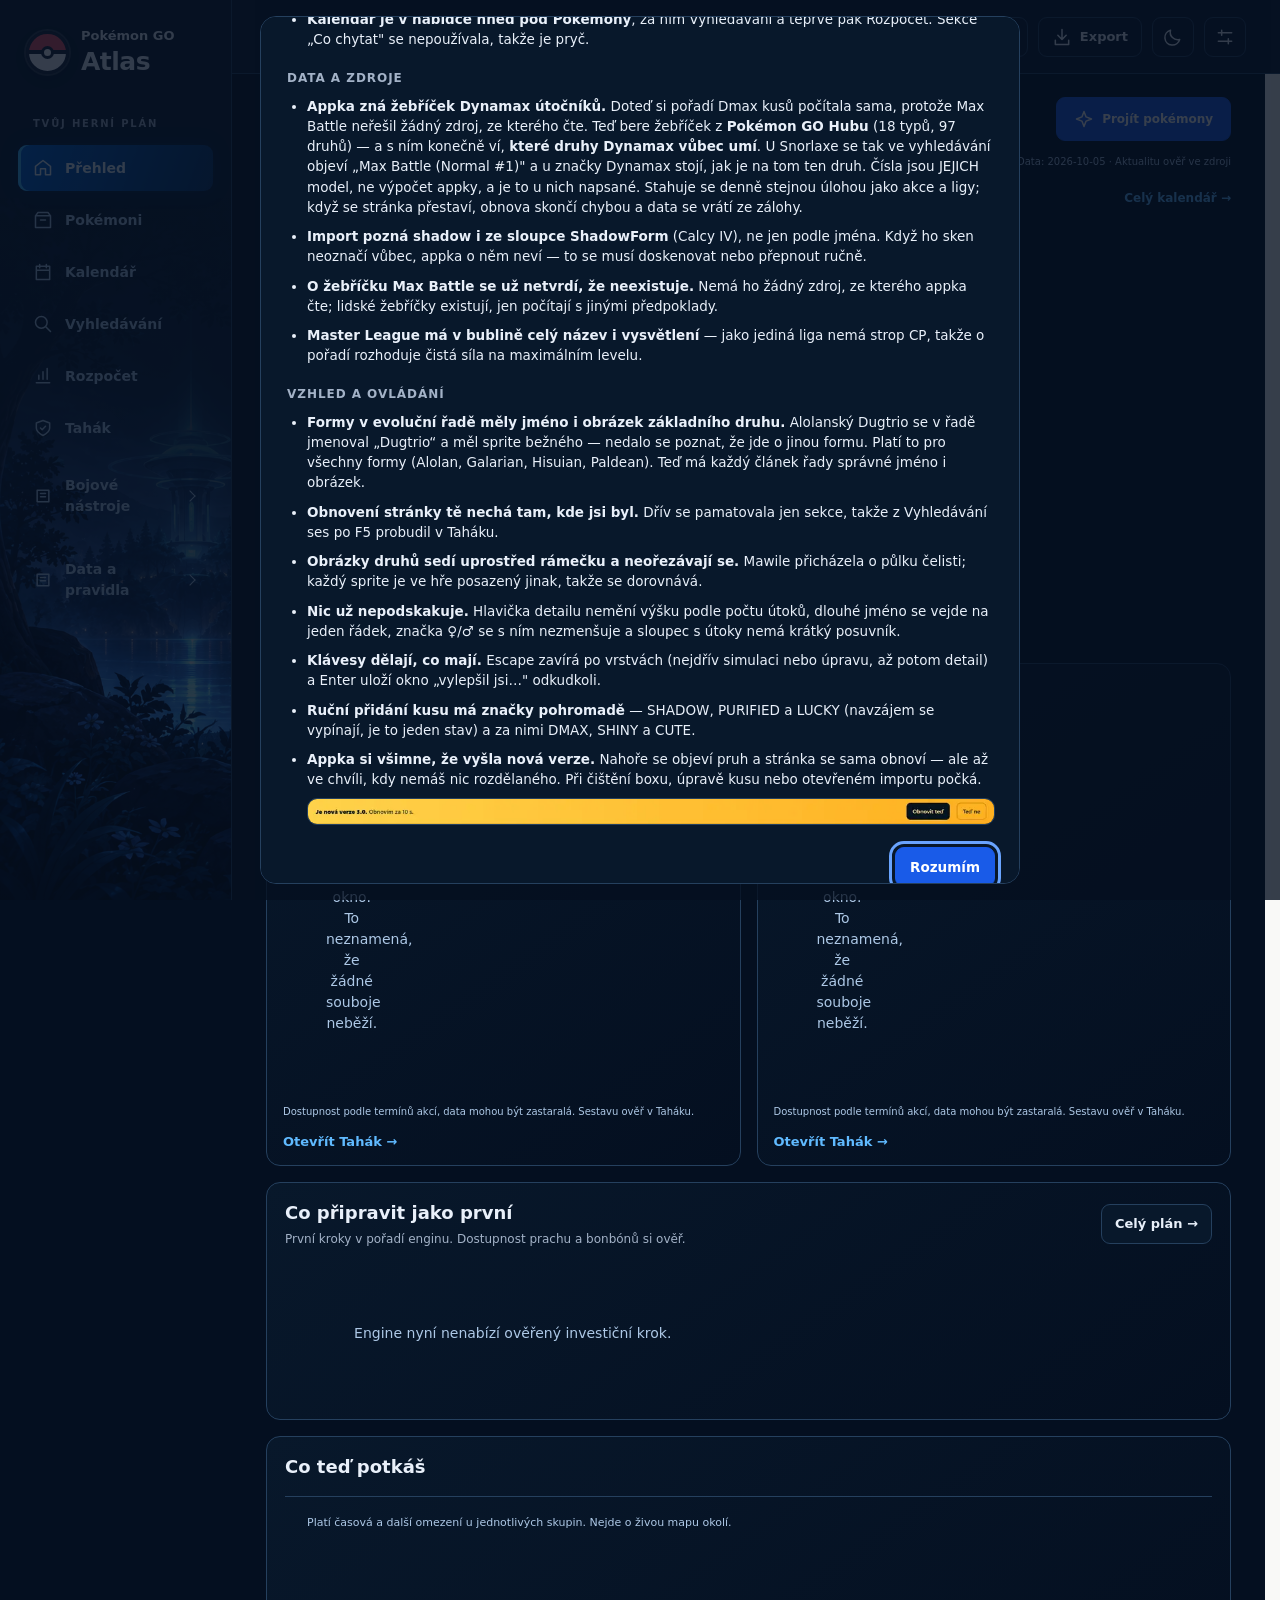
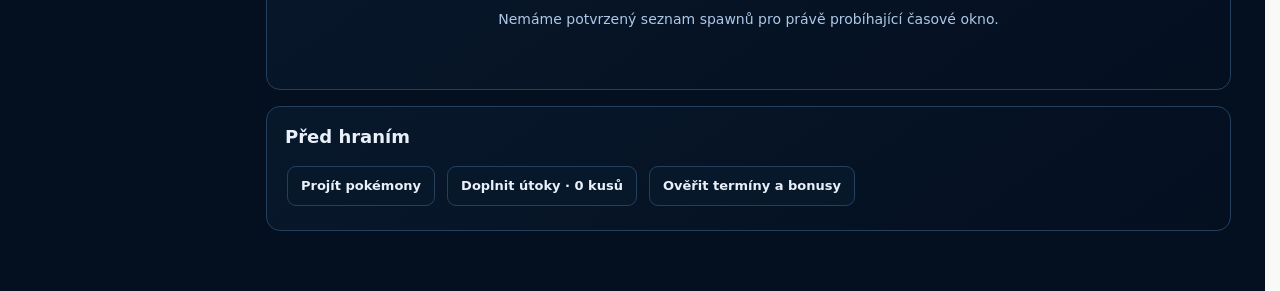
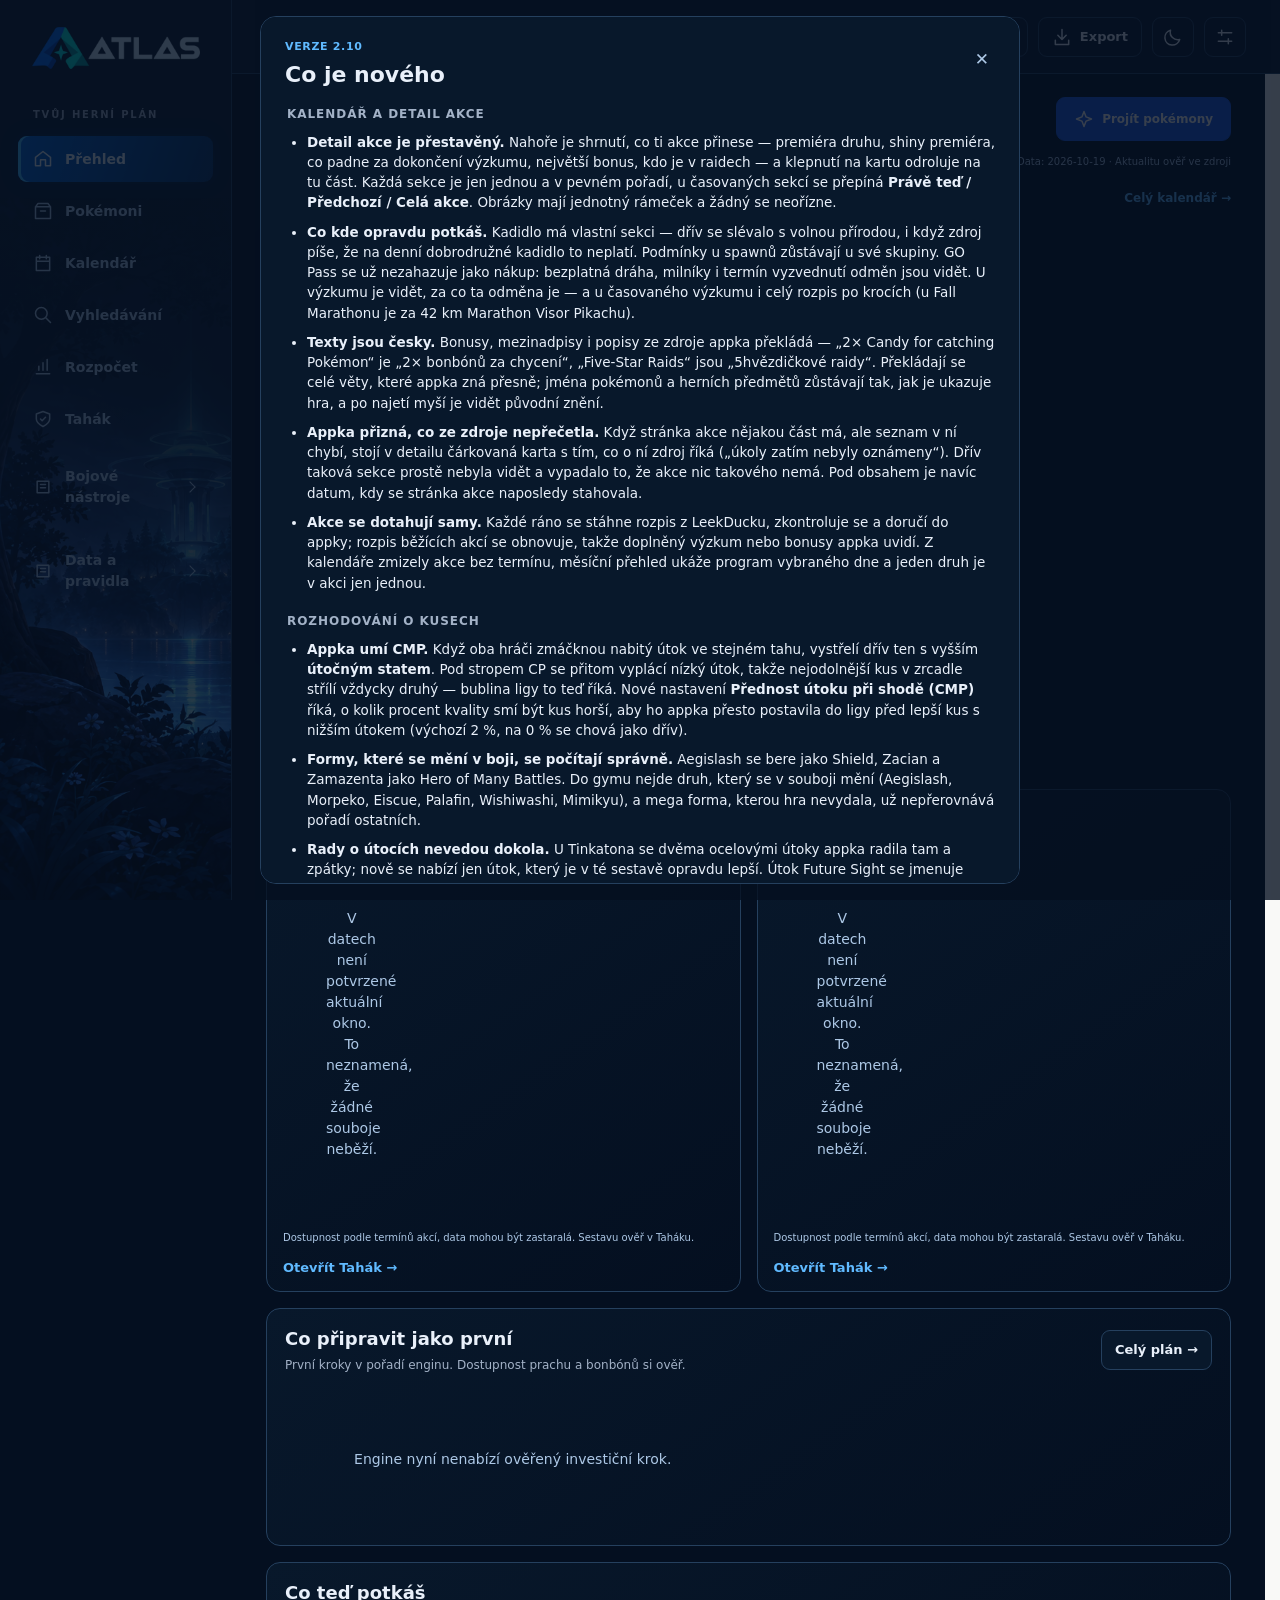
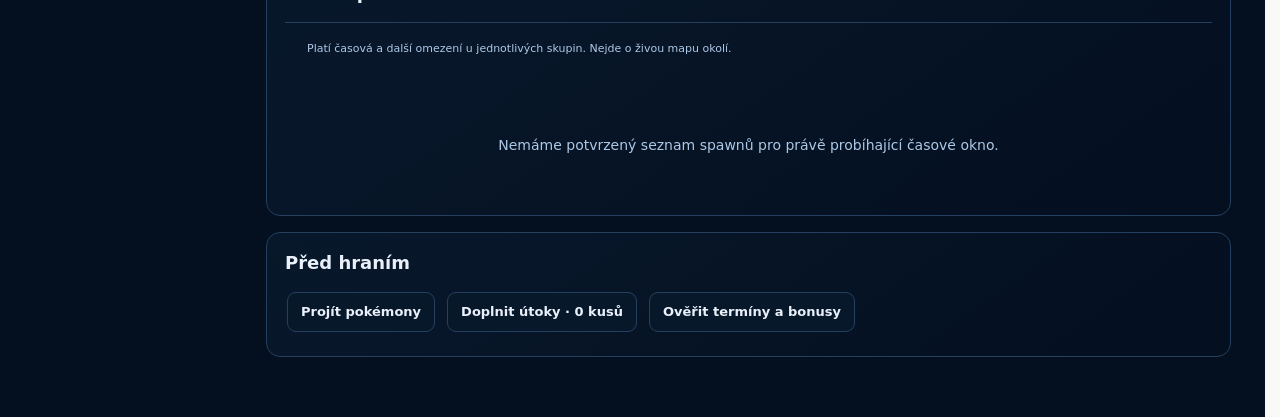
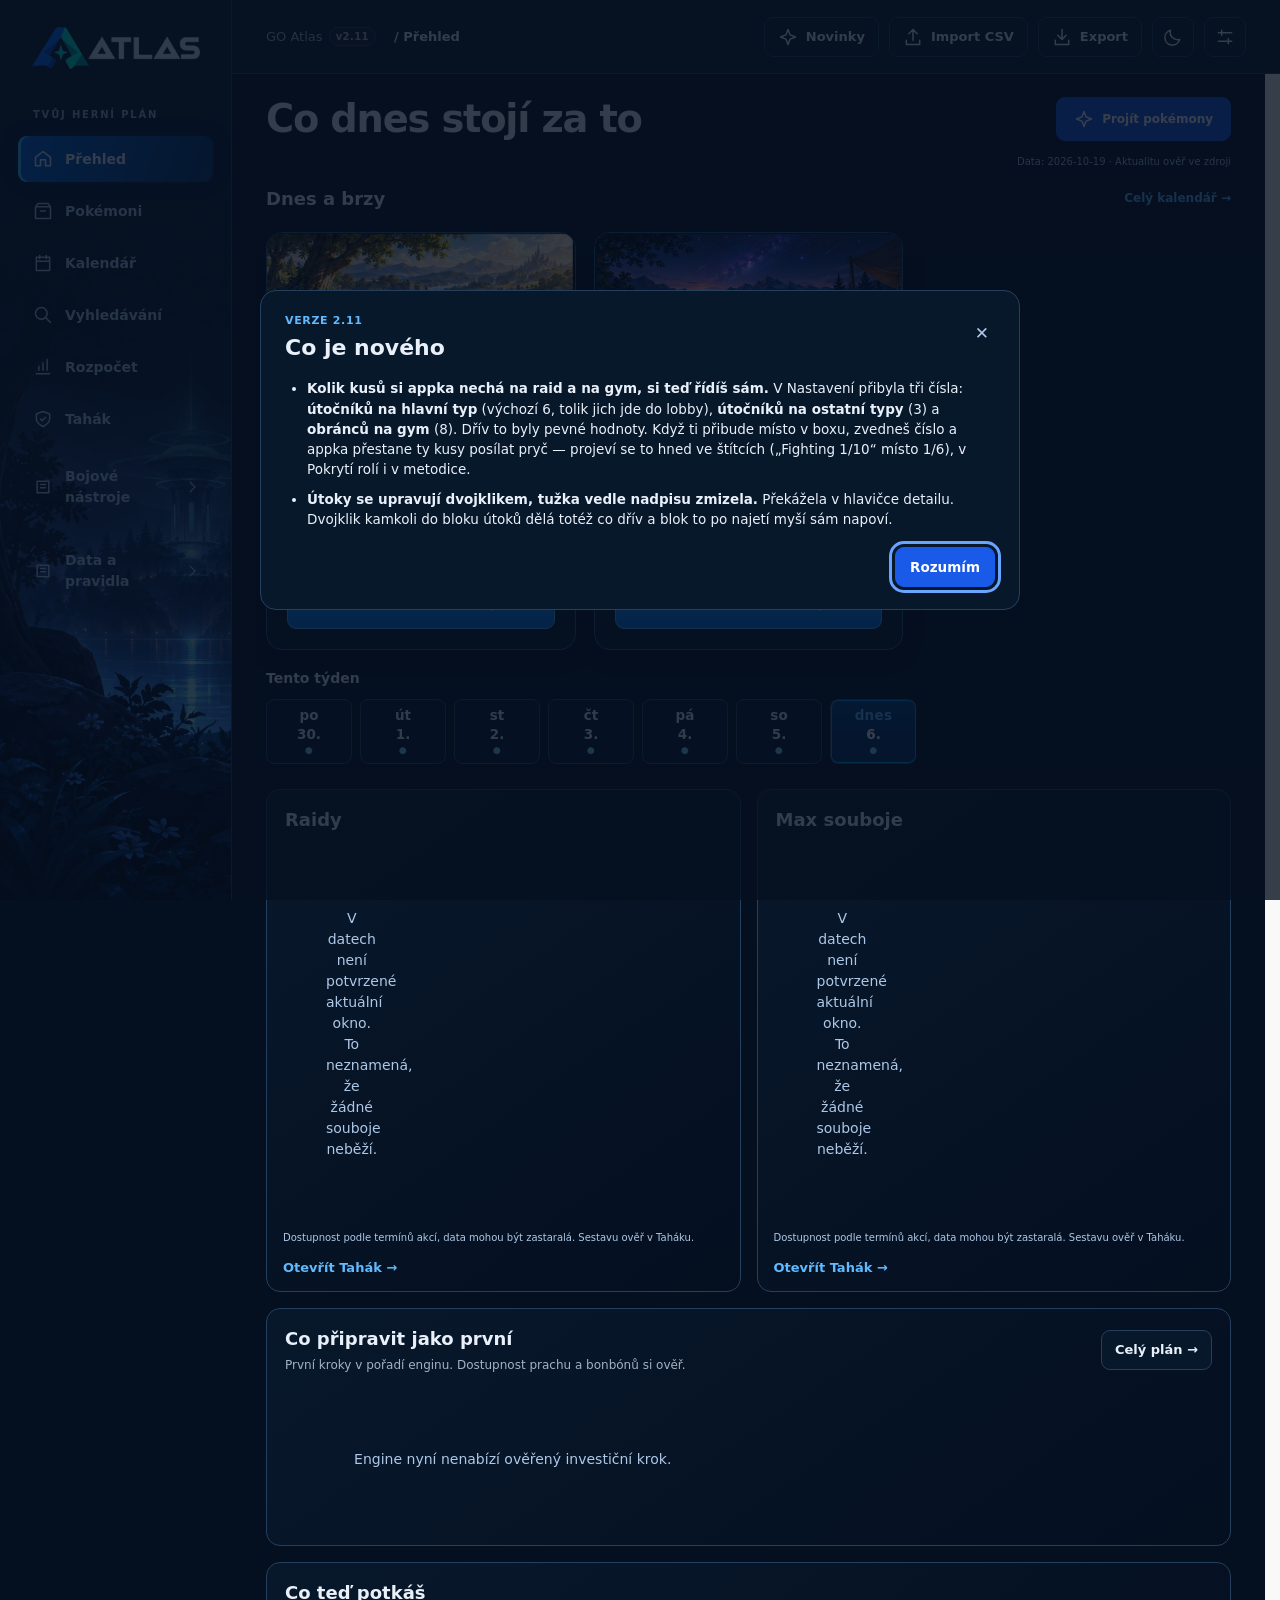
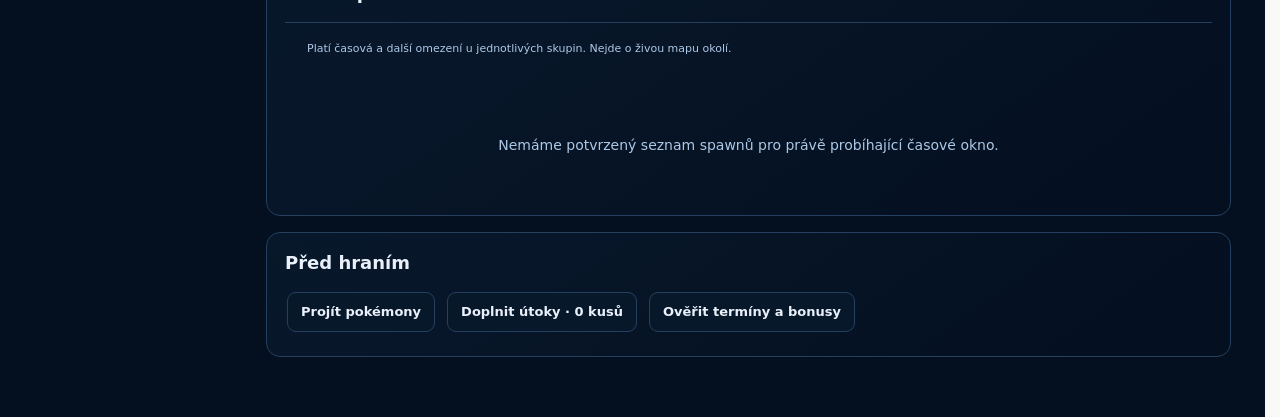
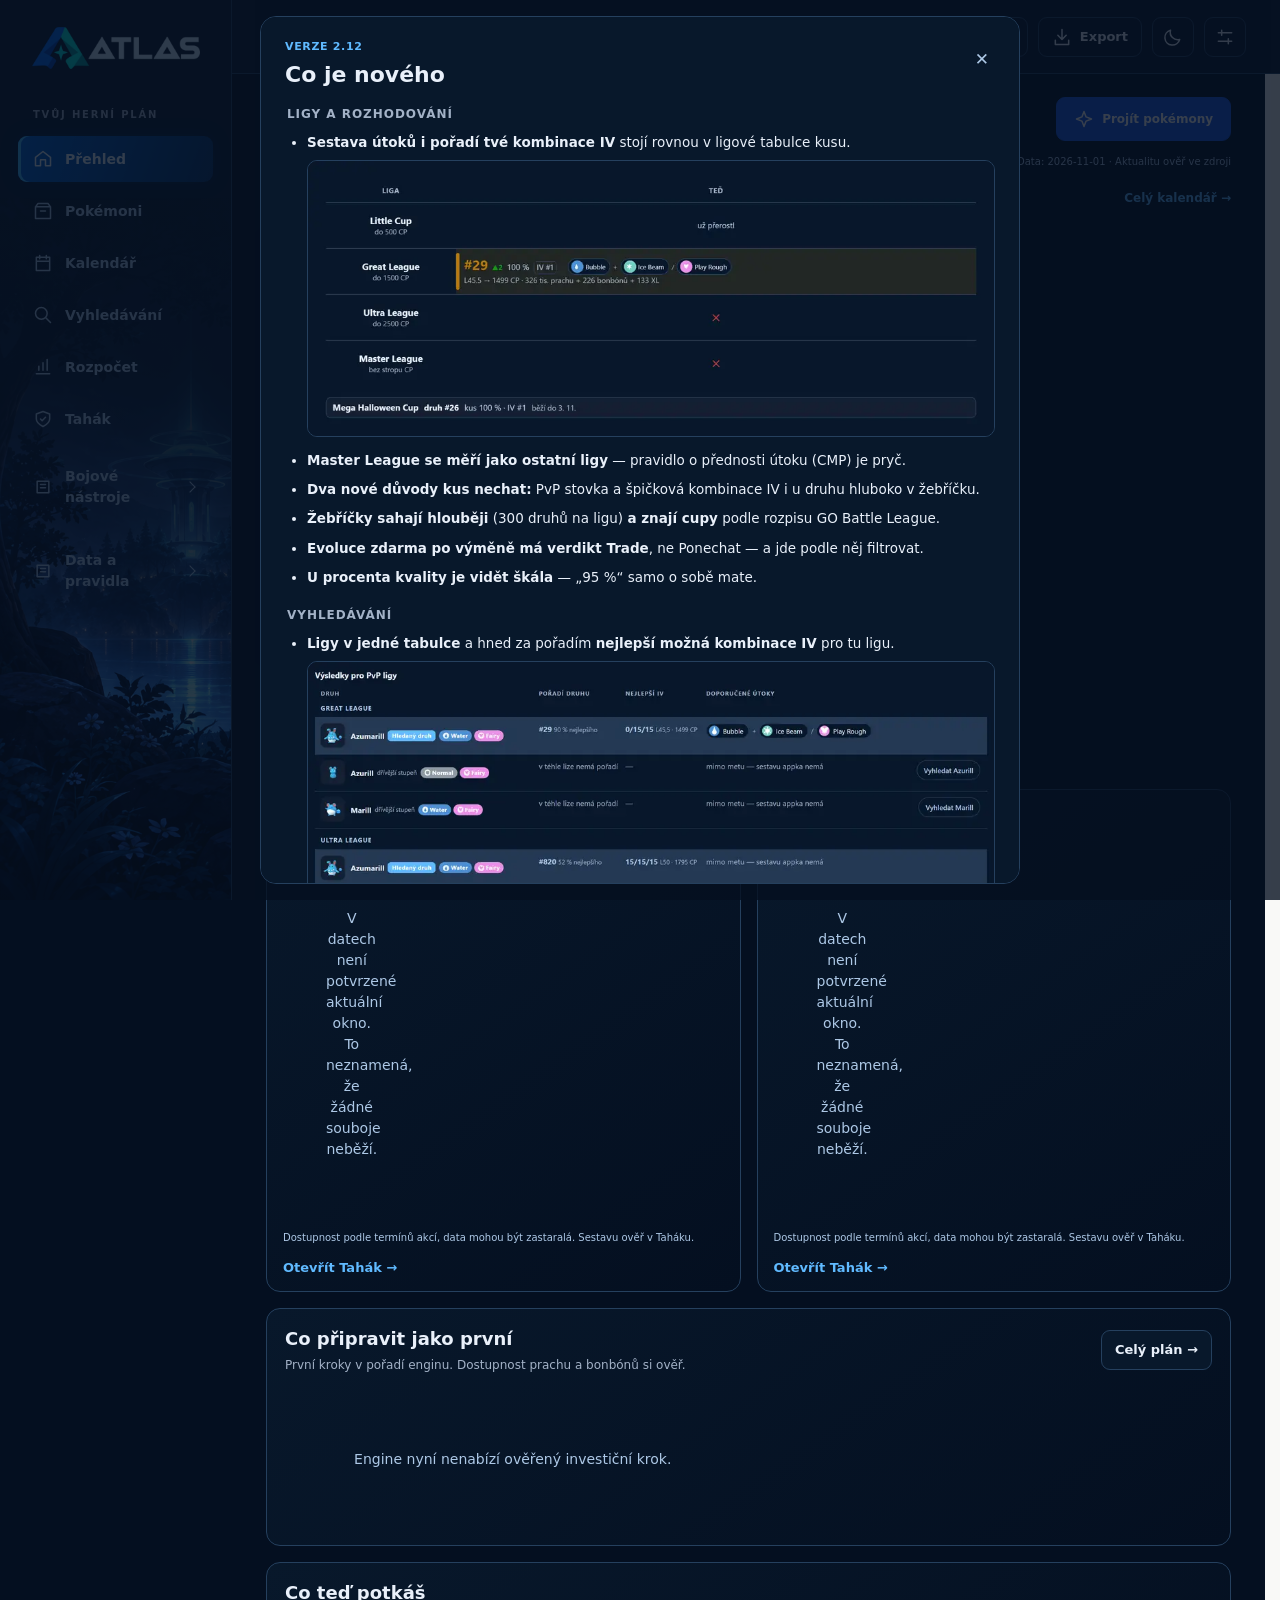
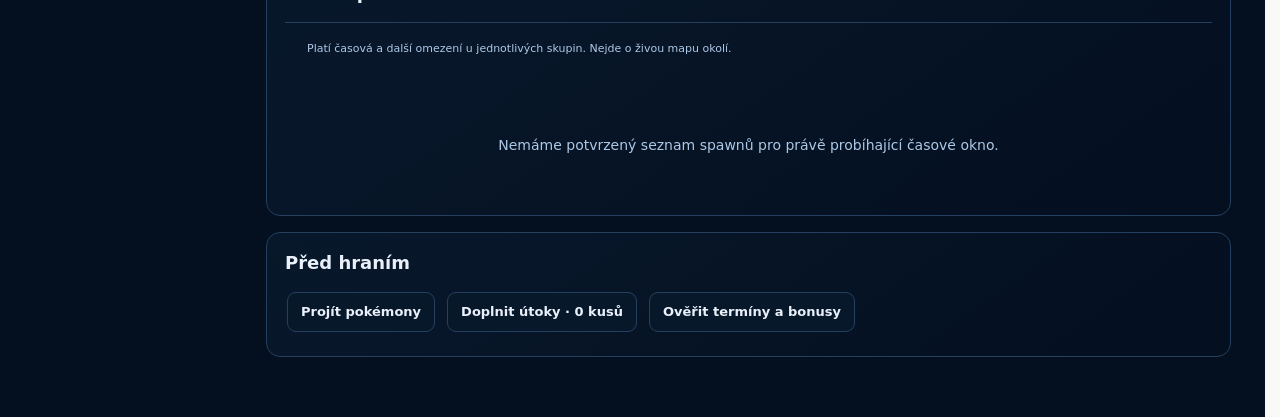
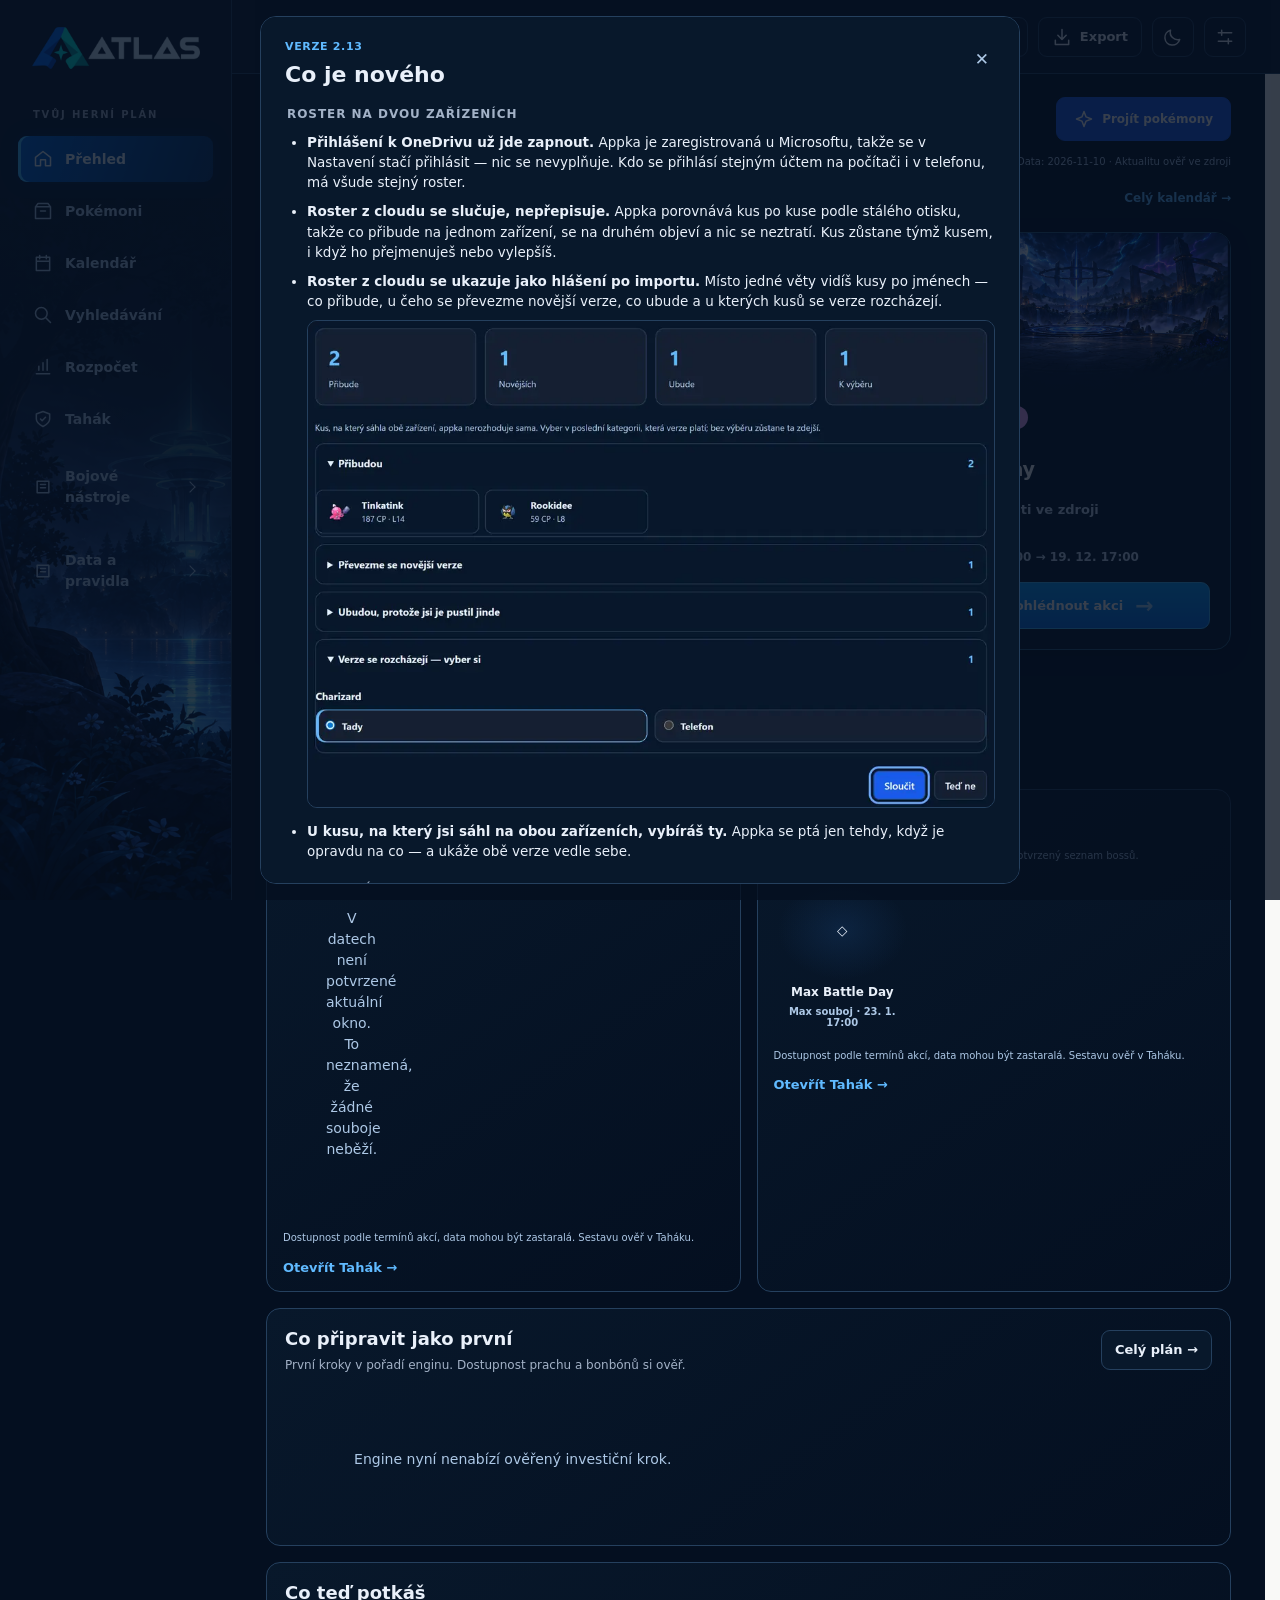
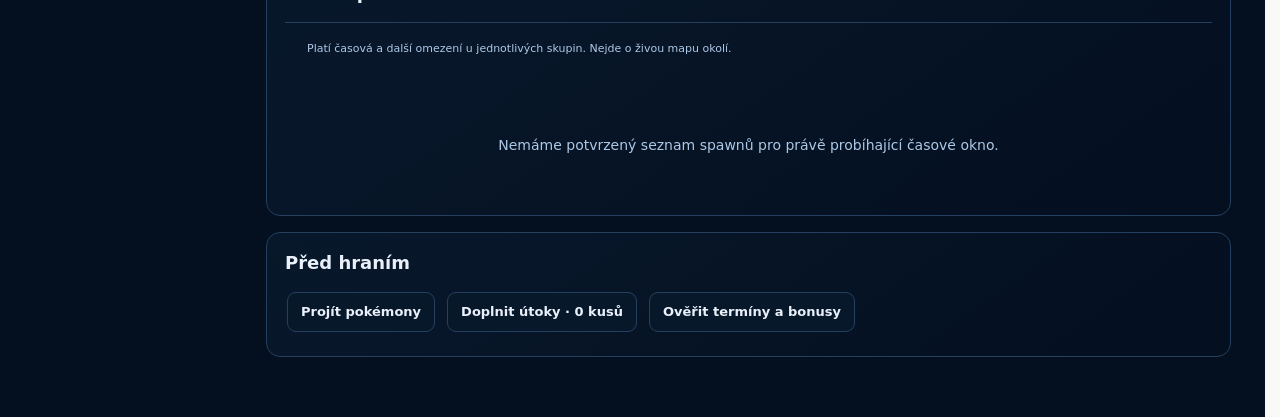
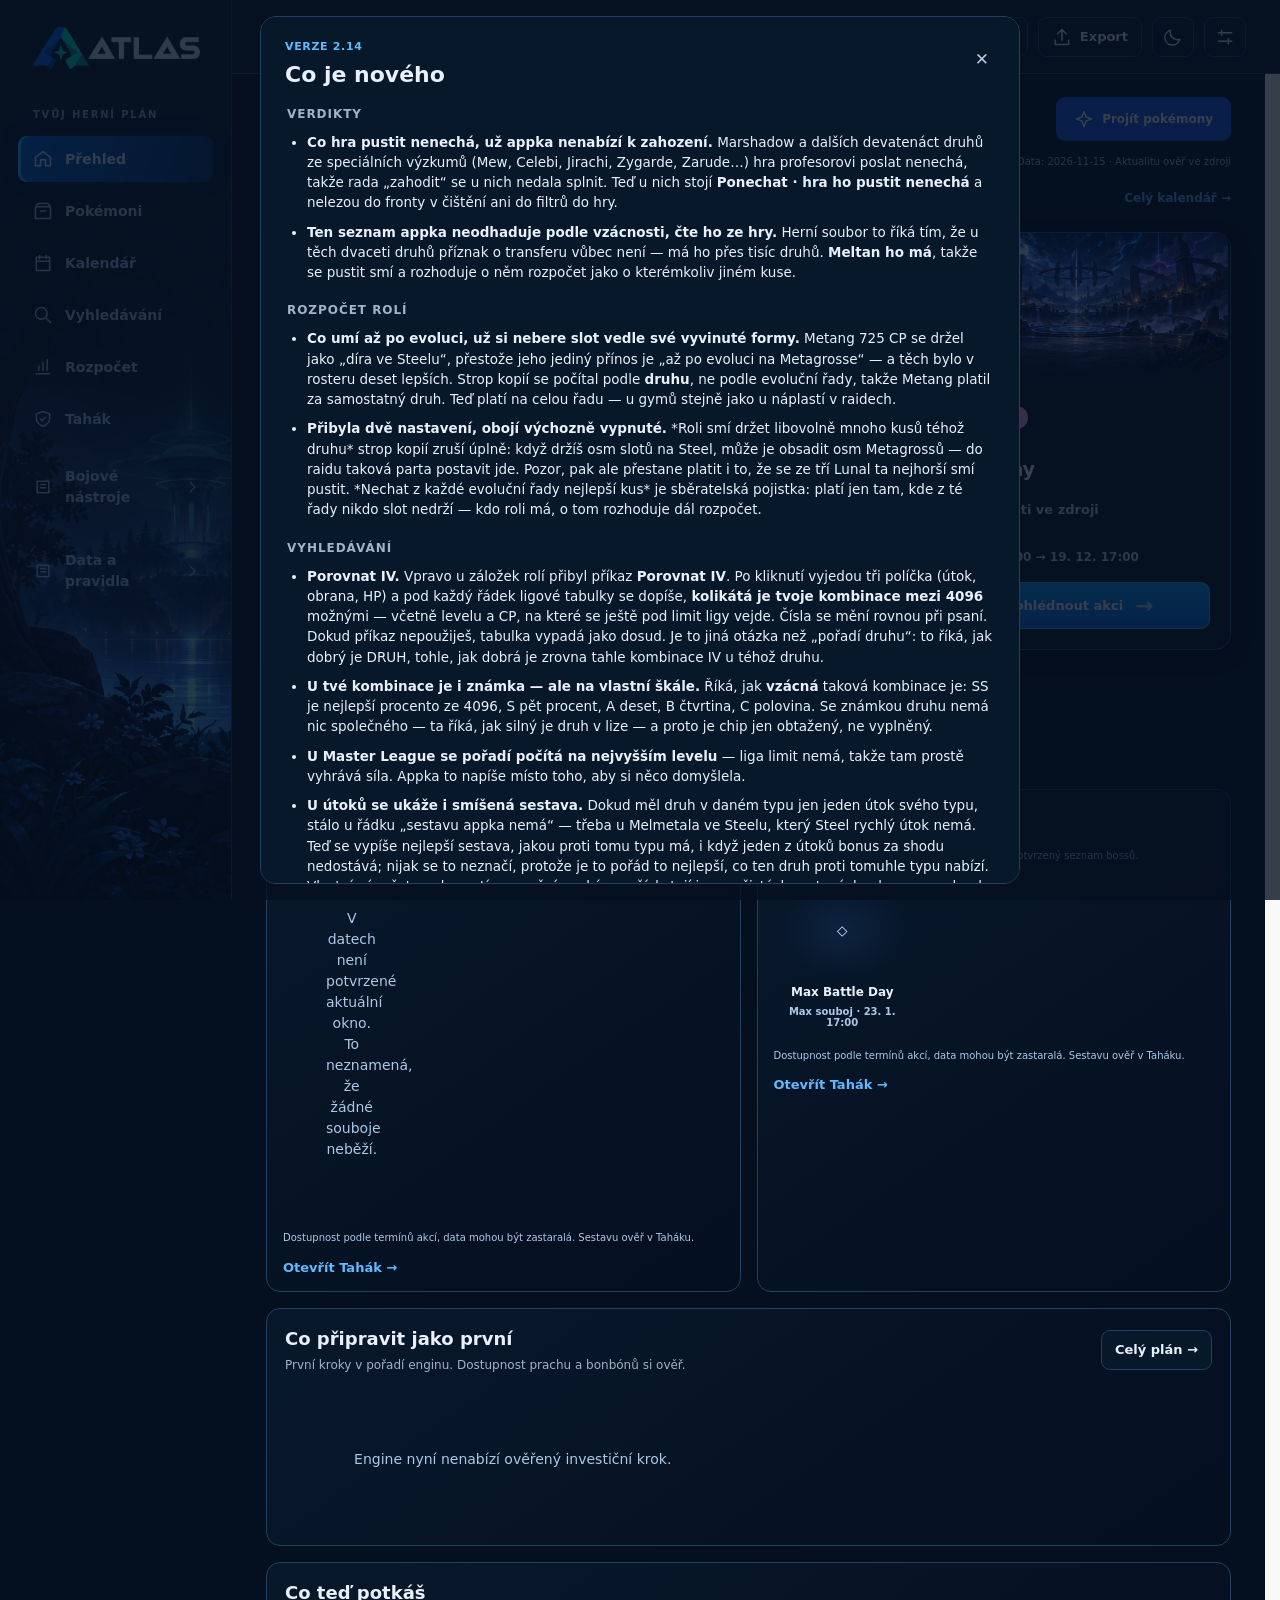
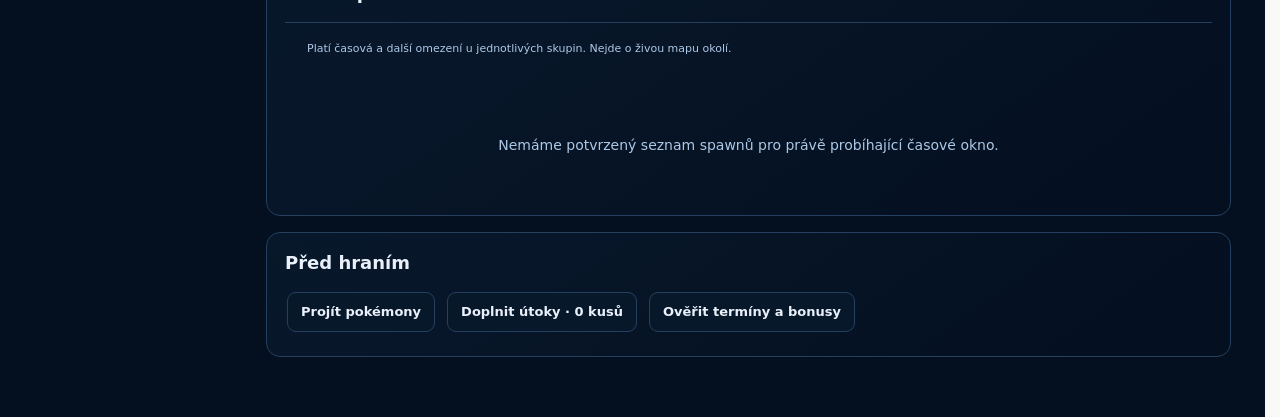
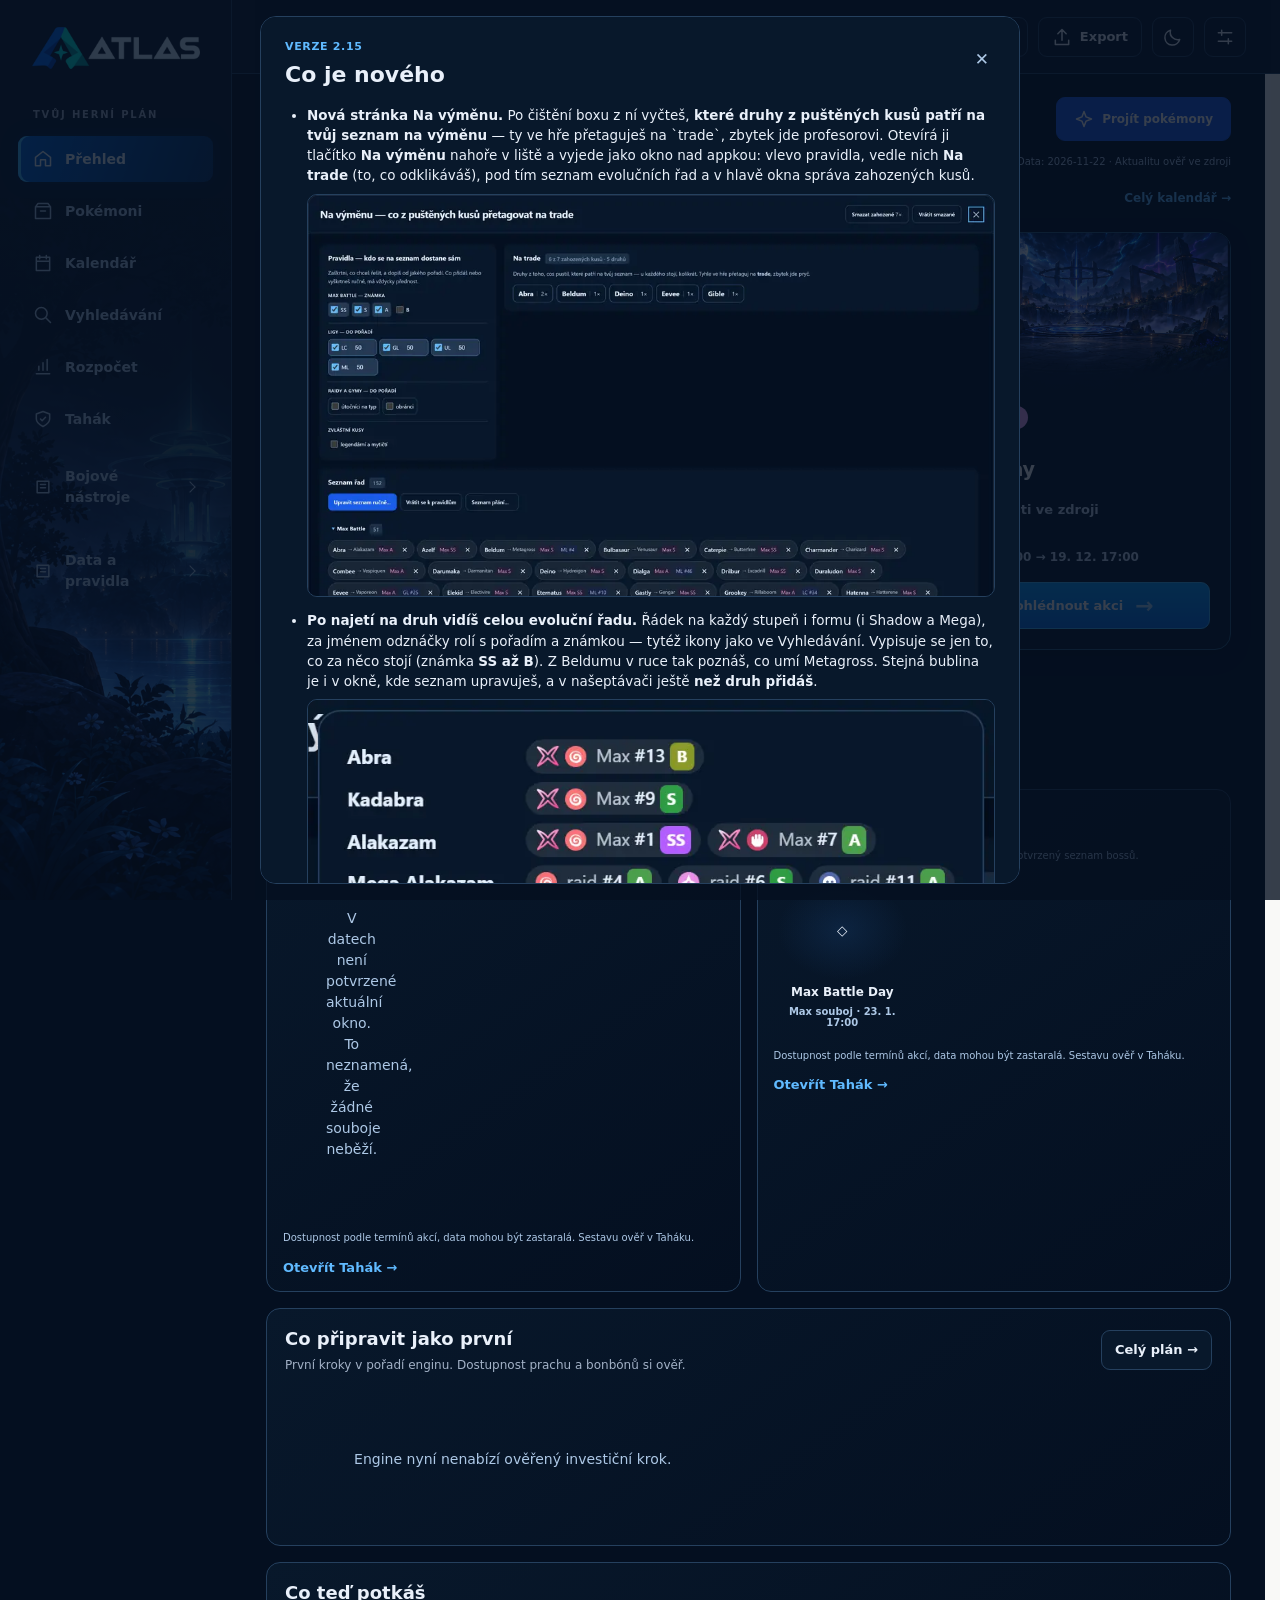
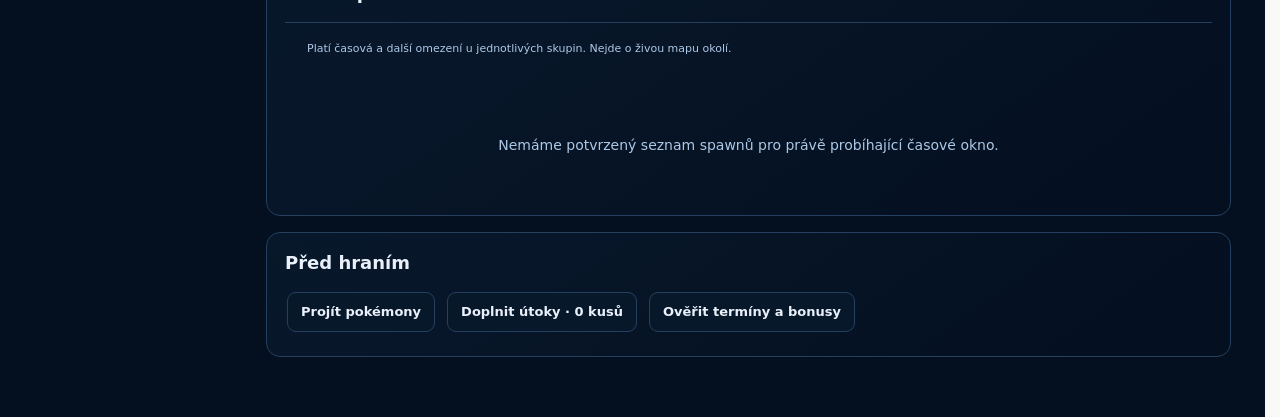
